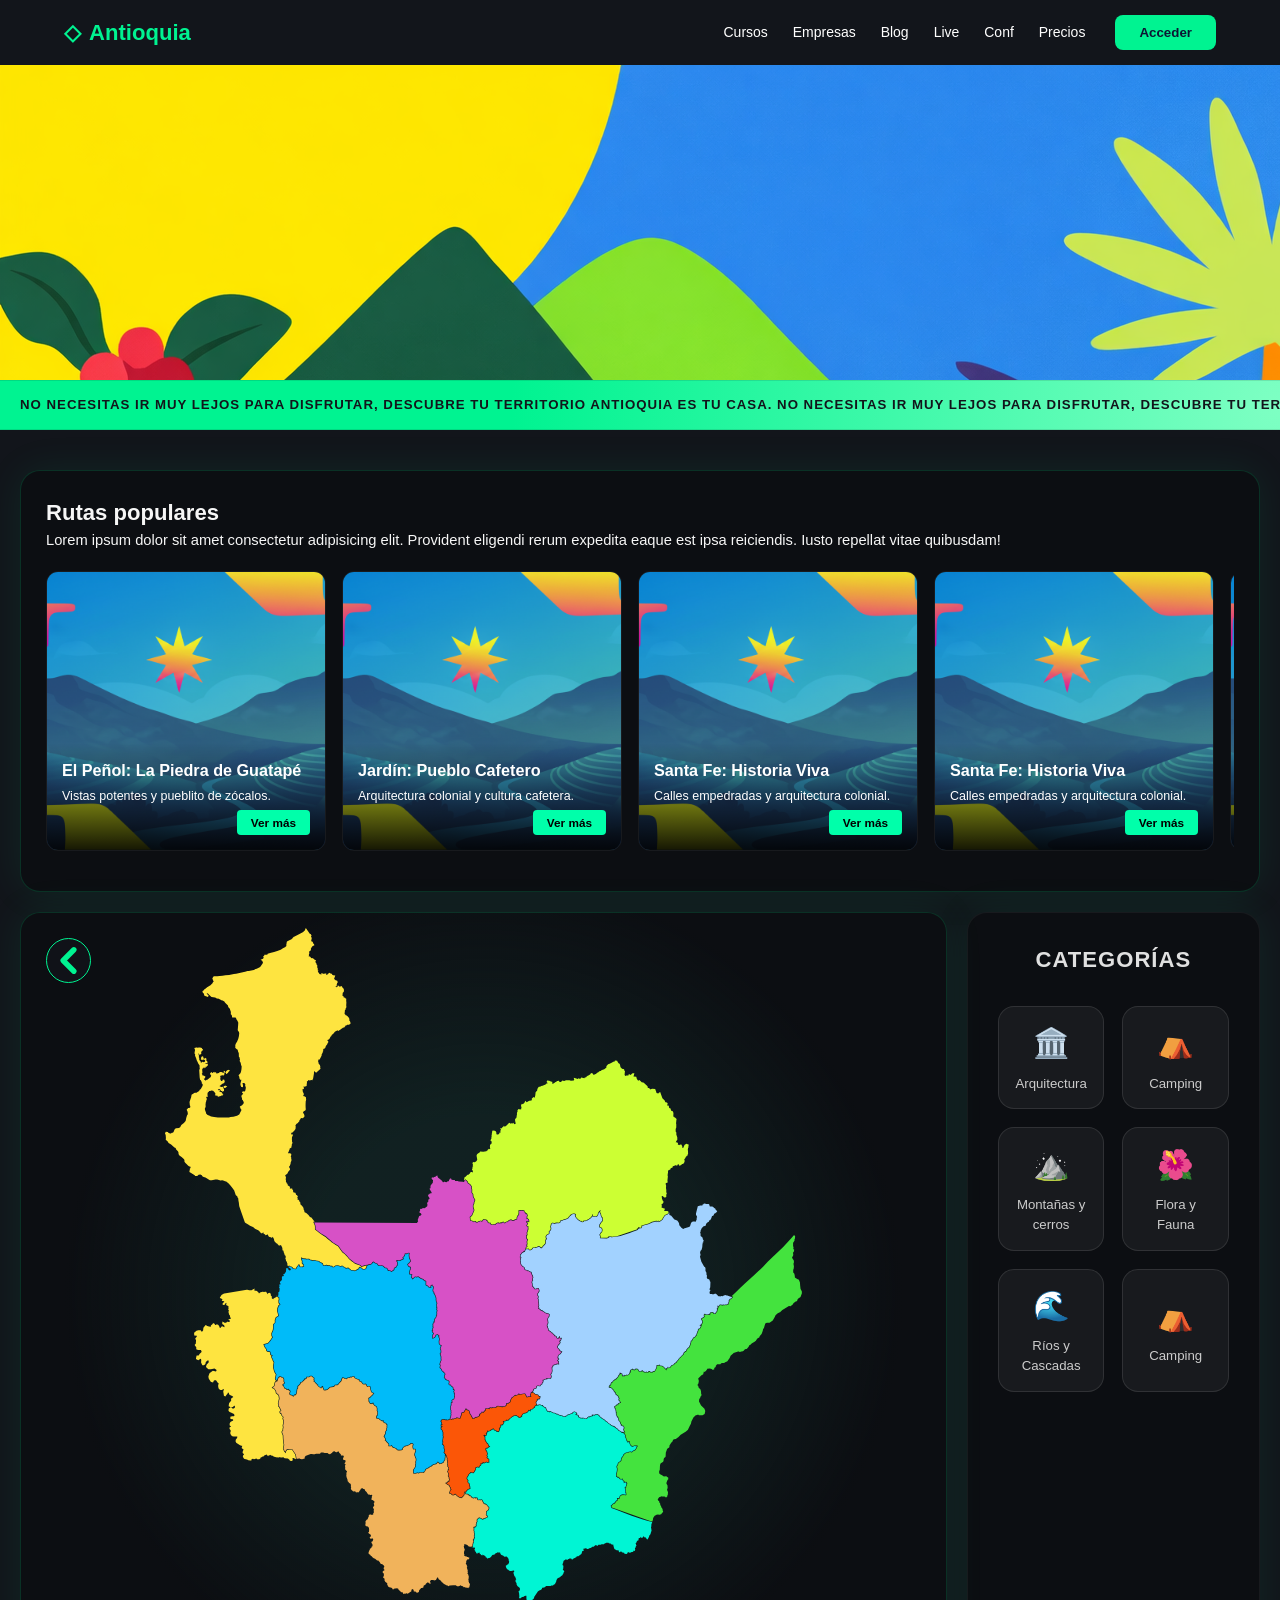
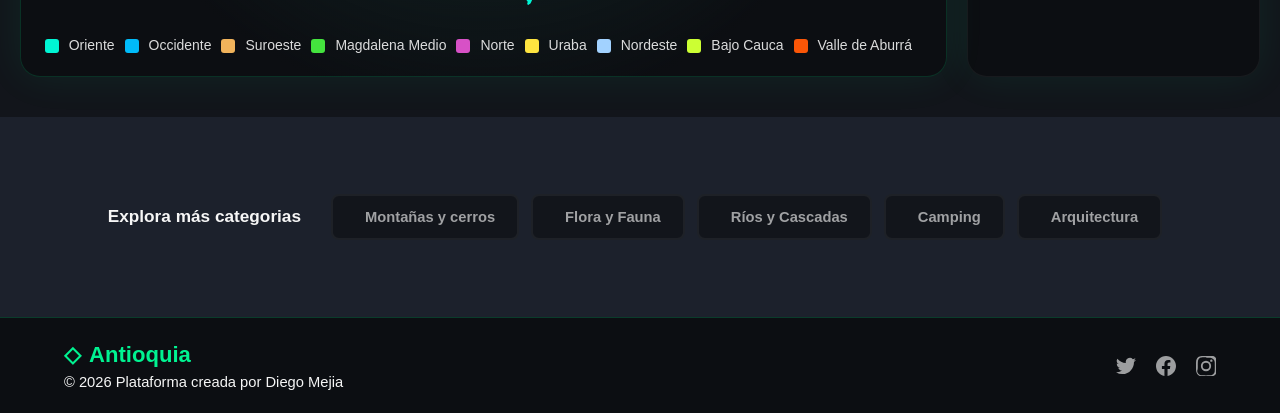
==== index.html @ fbc7e9e1 "tercer commit, se corrigen rutas para los assets" ====
<!DOCTYPE html>
<html lang="en">

<head>
    <meta charset="UTF-8">
    <meta name="viewport" content="width=device-width, initial-scale=1.0">
    <title>Antioquia</title>
    <link rel="stylesheet" href="style.css">
</head>

<body>

    <header class="main-header">
        <div class="header-container">
            <div class="left-section">
                <div class="logo">
                    <span class="logo-icon">◇</span> Antioquia
                </div>
                <!-- <div class="search-bar">
                                <span class="search-icon">🔍</span>
                                <input type="text" placeholder="¿Qué quieres aprender?">
                            </div> -->
            </div>

            <nav class="nav-links">
                <a href="#" class="nav-item">Cursos</a>
                <a href="#" class="nav-item">Empresas</a>
                <a href="#" class="nav-item">Blog</a>
                <a href="#" class="nav-item">Live</a>
                <a href="#" class="nav-item">Conf</a>
                <a href="#" class="nav-item">Precios</a>
            </nav>

            <div class="auth-section">
                <button class="btn-login">Acceder</button>
            </div>
        </div>
    </header>

    <section class="hero-banner">
        <div class="container">
        </div>
    </section>

    <section class="ticker-banner">
        <div class="ticker-wrapper">
            <div class="ticker-item">
                No necesitas ir muy lejos para disfrutar, Descubre tu territorio Antioquia es tu casa. No necesitas ir
                muy lejos para disfrutar, Descubre tu territorio Antioquia es tu casa.
            </div>
             <div class="ticker-item">
                No necesitas ir muy lejos para disfrutar, Descubre tu territorio Antioquia es tu casa. No necesitas ir
                muy lejos para disfrutar, Descubre tu territorio Antioquia es tu casa.
            </div>
        </div>
    </section>

    <section id="map-explorer" style="display: flex; flex-direction: column; gap: 20px;">

        <div class="populares" style="display: flex; flex-direction: column; justify-content: center; gap: 20px;">
            <div class="container">
                <h1 class="title">
                    Rutas populares
                </h1>
                <div class="pricing-container">
                    <p class="savings">
                        Lorem ipsum dolor sit amet consectetur adipisicing elit. Provident eligendi rerum expedita eaque
                        est ipsa reiciendis. Iusto repellat vitae quibusdam!
                    </p>
                </div>
            </div>

            <div class="destinos-grid">
                <article class="card">
                    <img src="assets/3.png" alt="El Peñol">
                    <div class="card-content">
                        <h3>El Peñol: La Piedra de Guatapé</h3>
                        <p>Vistas potentes y pueblito de zócalos.</p>
                        <button class="btn-card">Ver más</button>
                    </div>
                </article>

                <article class="card">
                    <img src="assets/3.png" alt="Jardín">
                    <div class="card-content">
                        <h3>Jardín: Pueblo Cafetero</h3>
                        <p>Arquitectura colonial y cultura cafetera.</p>
                        <button class="btn-card">Ver más</button>
                    </div>
                </article>

                <article class="card">
                    <img src="assets/3.png" alt="Santa Fe">
                    <div class="card-content">
                        <h3>Santa Fe: Historia Viva</h3>
                        <p>Calles empedradas y arquitectura colonial.</p>
                        <button class="btn-card">Ver más</button>
                    </div>
                </article>

                <article class="card">
                    <img src="assets/3.png" alt="Santa Fe">
                    <div class="card-content">
                        <h3>Santa Fe: Historia Viva</h3>
                        <p>Calles empedradas y arquitectura colonial.</p>
                        <button class="btn-card">Ver más</button>
                    </div>
                </article>

                <article class="card">
                    <img src="assets/3.png" alt="Santa Fe">
                    <div class="card-content">
                        <h3>Santa Fe: Historia Viva</h3>
                        <p>Calles empedradas y arquitectura colonial.</p>
                        <button class="btn-card">Ver más</button>
                    </div>
                </article>

                <article class="card">
                    <img src="assets/3.png" alt="Santa Fe">
                    <div class="card-content">
                        <h3>Santa Fe: Historia Viva</h3>
                        <p>Calles empedradas y arquitectura colonial.</p>
                        <button class="btn-card">Ver más</button>
                    </div>
                </article>
            </div>
        </div>

        <div class="explorer-wrapper">

            <div class="map-viewport">
                <button onclick="resetMap()" class="back-circle">
                    <svg viewBox="0 0 24 24" fill="none" stroke="#00f391" stroke-width="3">
                        <path d="M15 18l-6-6 6-6" stroke-linecap="round" stroke-linejoin="round" />
                    </svg>
                </button>

                <svg xmlns="http://www.w3.org/2000/svg" viewBox="0 0 7315 7776">
                    <path class="fil0 tooltip-target" data-name="Oriente"
                        d="M3523.78 7110.83l-0.13 0.31 20.24 4.36 1.65 0.87 1.45 1.36 11.09 -1.68 5.03 11.74 -4.7 1.29 -3.74 13.64 8.26 9.48 0.79 1.61 1.38 7 3.21 5.17 6.45 4.97 -1.89 7.62 15.87 9.17 3.57 -10.89 3.54 -1.12 2.47 0.15 6.33 2.87 6.52 -8.35 1.17 7.73 2.72 5.07 13.31 12.12 0.91 1.34 2 5.29 16.35 4.92 -1.74 -12.41 9.46 6.58 23.65 10.46 7.41 19.23 8.2 -0.31 11.04 12.78 10.58 -7.93 2.11 -0.69 8.17 0.12 5.16 -1.66 12.07 -8.79 2.8 -3.4 2.03 -4.46 1.28 -1.48 0.77 -0.5 3.19 -3.69 2.13 -4.67 1.37 -1.54 10.13 -6.08 1.65 -0.49 9.33 -0.35 4.36 -1.35 6.6 -4.23 3.12 -3.56 4.06 -8.47 12.52 -2.71 4.4 -2.47 4.54 -4.72 5.36 2.22 18.12 1.42 0.06 -2.11 7.61 2.44 3.73 11.79 0.94 1.98 7.09 11.22 5.19 3.76 15.15 3.89 1.44 0.76 16.33 14.43 26.44 -3.78 6.95 11.66 6.68 0.89 3.77 14.17 8.73 2.76 0.28 6.22 -12.9 2.34 13.91 11.8 -1.13 23.7 -0.76 2.01 -3.14 3.91 -4.65 10.75 -3.81 -0.76 -15.74 12.98 -2.2 0.8 -6.12 0 0 15.81 3.8 2.85 -0.53 11.2 5.75 1.15 4.77 12.89 9.67 2.91 1.39 0.81 7.61 7.22 1.35 1.05 12.32 7.71 5.82 1.17 10.27 -1.57 12.26 -1.78 18.73 -2.6 4.48 7.31 -11.1 17.2 11.41 38.01 4.01 5.01 3.66 2.06 1.57 1.87 6.69 18.81 0.91 1.81 5.08 7.62 -6.54 7.2 -2.23 6.04 0.36 12.83 1.94 5.22 8.85 10.7 0.79 2.32 -0.35 10.66 0.84 4.02 9.34 19.3 2.87 3.34 18.48 12.73 1.06 1.15 6.44 11.48 0.42 2.05 -1.43 13.6 -0.49 1.45 -8.15 13.37 -1.31 1.25 -7.87 4.25 7.82 10.63 0.65 1.74 3.61 39.82 -0.03 0.89 -3.13 18.28 11.84 6.98 22.88 -16.59 1.66 -0.64 17.12 -1.94 4 -8.11 16.91 -5.72 2.01 -0.07 7.73 2.06 0.43 34.05 0.18 1.69 5.49 26.83 10.9 3.97 -4.19 10.85 -0.34 1.09 -3.74 14.5 11.48 12.96 25.65 -17.04 3.17 -3.77 15.13 -35.21 0.65 -0.99 3.85 -4.15 0.47 -0.42 13.95 -10.38 3.22 -4.8 4.1 -16.41 0.49 -1.08 42.66 -63.89 1 -0.99 18.08 -11.64 1.19 -0.49 9.43 -1.89 4.06 -2.04 7.54 -6.79 2.34 -3.5 4.62 -13.09 23.4 -3.18 3.96 -1.59 19.31 -14.22 1.99 -0.67 47.59 -0.9 4.34 -1.23 4.39 -2.64 1.78 -0.5 10.11 0 5.8 -2.28 9.27 -8.54 1.5 -0.81 11.33 -2.84 13.4 -25.33 0.74 -2 4.94 -21.6 0.38 -0.96 10.49 -18.07 1.61 -1.44 19.66 -8.56 1.72 -1 28.64 -21.28 2.13 -2.27 14.42 -22.12 1.11 -2.49 2.98 -11.17 1.52 -2.05 2.81 -1.76 1.49 -8.19 -14.03 -15.73 -3.18 0c0.2,-1.96 0.23,-3.37 0.74,-5.21l4.32 -8.65 0.88 -3.26 1.96 -29.44 -8.34 -7.46 -1.15 -2.31 -1.09 -13.83 5.29 -3.09 6.4 -29.12 1.44 -2.13 9.6 -6.54 9.87 -6.59 2.28 -0.57 28.19 2.91 2.78 -8.26 6.87 -2.16 7.48 -5.1 2.09 -0.6 17.98 0.74 3.43 8.23 10.92 2.98 15.98 -13.8 1.29 -0.7 10.18 -3 1.97 -0.87 12.81 -7.69 2.46 -2.19 5.64 -7.33 11.93 -0.57 4.77 -1.72 34.43 -25.82 3.16 -4.55 7.56 -26.43 1.11 -1.71 0.61 -0.52 2.51 -0.8 7.83 0.65 7.44 -11.7 -9.23 -8.46 1.3 -6.53 6.43 0 3.26 -0.65 5.3 -2.12 0.87 -0.23 9.66 -1.21 1.07 0.04 11.13 2.15 1.93 1.09 3.81 4.24 11.98 0 5.51 -2.02 8.32 -6.94 2.1 -0.8 9.19 -0.32 4.02 -1.13 13.96 -7.88 0.23 -2.67 3.37 -0.92 -0.27 -2.11 15.91 -2.04 4.71 -2.14 15.31 -13.81 1.71 -0.83 9.9 -1.77 5.42 7.45 11.13 0 8.13 -9.55 26.14 -0.62 5.52 -2.19 3.17 -2.83 2.47 -0.88 18.2 0.87 3.83 -0.69 4.41 -1.89 4.27 -3.97 1.85 -3.6 8.19 0.47 3.16 -6.33 1.63 -0.36c11.09,-2.46 15.39,-2.13 24.07,-1.44 2.56,0.2 5.54,0.44 8.76,0.62l2.17 0.93 6.15 5.72 10.12 -1.7 17.81 12.89 3.83 1.55 16.37 2.33 2.67 4.99 -4.93 3.07 1.64 6.59 1.56 3.22 5.22 6.78 -1.11 4.06 0.61 6.1 6.55 13.1 3.54 3.7 27.94 15.37 9.15 -7.75 6.1 2.43 -1.79 7.74 12.25 16.33 11.56 -1.06 1.98 -8.59 8.43 0.45 0.9 2.42 1.94 3.09 4.77 4.77 5.05 2.43 19.44 2.22 0 8.43 19.81 6.37 5.15 0.03 8.62 -2.65 8.48 -17.61 4.06 0.82 1.51 0.14 7.29 0.16 2.24 0.87 3.69 3.28 16.45 -2.91 4.08 -1.93 3.41 -2.89 2.11 -0.81 9.51 -0.34 4.88 -1.73 2.69 -2.01 3.31 -5.31 1.59 -8.48 5.11 3.35 7.99 4.36 6.28 -17.62 -4.38 -2.77 0 -9.58 0.95 -2.37 6.87 -7.31 -0.4 -5.52 0.78 -2.44 1.35 -1.65 2.47 -7.75 1.21 0 5.61 -10.39 -7 -4.85 1.52 -10.62 -3.3 -1.42 -1.76 -1.7 -1.89 -3.98 3.27 -2.11 3.44 -4.31 1.55 -1.11 7.26 -2.6 -1.02 -13.87 5.04 -5.61 2.83 2.51 12.5 -7.8 -1.07 -3.83 0.24 -2.47 1.18 -2.35 0.92 -3.87 0 -5.8 -0.33 -0.2 0.33 -0.69 0 -1.06 0.5 0 2.11 -4.47 0.53 0.19 15.51 0 0.46 -6.96 0.71 -1.89 4.61 -6.03 4 12.46 5.07 0 5.63 -2.15 1.19 -1.04 5.8 1.06 7 -9.81 -2.43 -5.39 10.33 3.06 1.94 1.46 3.31 5.2 5.16 3.87 10.04 -1.44 2.69 2.25 1.22 2.3 0.96 9.1 5.18 0.43 -0.34 3.08 8.77 5.61 5.97 -4.49 3.2 -4.78 3.23 -12.91 3.65 0.41 3.39 -5.81 1.01 -5.9 -1.28 -6.76 5.43 -6.89 4.05 0 4.08 -6.35 1.21 -6.33 -0.65 -3.27 7.42 -6.04 0 -12.19 0.33 -1.44 6.41 -14.05 0.71 -4.88 -6.63 -43.41 5.2 -3.79 -1.49 -17.86 0.17 -1.35 10.26 -31.56c-149.52,-30.83 -322.17,-108.74 -468.33,-159.93l-2.15 -13.14 -6.97 -13.71 10.9 -7.96 5.19 -5.54 1.1 -0.8 3.96 -1.78 6.81 -13.41 16.44 -0.11 0.44 -11.52 8.09 -1.89 0.37 -1.85 0.23 -0.72 1.79 -4.07 0.38 -0.64 7.39 -10.13 4.29 0.65 1.37 -2.42 6.14 -1.58 0.3 -0.65 0.53 -5.94 -3.86 -17.34 17.27 -0.54 1.3 0.22 5.79 2.16 2.01 -3.1 0.1 -4.72 0.18 -1.03 2 -5.94 0.49 -0.95 1.45 -1.99 1.42 -6.67 0.53 -1.23 4.44 -6.51 0.95 -0.94c11.41,-7.53 12.24,-7.03 26.64,-12.5l3.98 2.47 3.95 -1.94 3.7 2.05 6.08 -3.7 11.06 5.11 7.41 0.6 0.28 -1.85 0.44 -1.22 0.46 -0.81 -0.91 -16.17 -4.67 -4.37 2.26 -14.94 -1.26 -9.54 -0.01 -0.79 0.49 -4.84 0.18 -0.83 0.83 -2.31 -11.76 -23.88 13 -2.68 0.41 -9.29 0.17 -0.92 1.75 -5.37 0.42 -0.87 3.05 -4.52 0.84 -5.46 0.41 -1.18 3.21 -5.72 -4.52 -8.74 6.39 -4.41 -2.28 -2.72 -0.57 -0.95 -1.75 -4.41 -5.1 0.12 -0.87 -0.08 -5.43 -1.29 -1.21 -0.56 -1.5 -1.07 -13.94 11.23 -0.39 -23.22 -8.43 -1.12 -3.09 -7.43c-1.78,-4.22 -3.58,-8.49 -5.09,-12.64l-0.76 -2.49 -0.43 0.03 -10.33 2.95 -0.95 0.13 -5.58 0 -0.91 -0.13 -6.59 -1.81 -0.98 -0.44 -5.37 -3.5 -0.81 -0.73 -5.76 -7.18c-1.94,-2.93 -2.66,-5.09 -3.98,-8.39l-10.66 5.97 -7.08 -12.33 -12.63 -2.74 0.78 -7.82c0.72,-7.03 1.07,-10.47 0.14,-18.86l-0.02 -0.63 0.28 -3.78 0.11 -0.63c1.46,-5.54 2.82,-11.11 4.14,-16.72l4.07 -17.85 1.74 -20.62 -0.86 -9.92 -3.49 -9.57c-0.33,-1.22 -0.64,-2.7 -0.81,-3.96l-0.44 -8.07 0.19 -1.34 2.65 -7.49 0.69 -1.15 4.48 -5c1.77,-4.61 2.3,-5.52 5,-9.81l-0.06 -2.83 0.04 -0.61 0.61 -3.7 0.16 -0.63 2.63 -7.21 0.24 -0.53 1.71 -3.01 0.33 -0.48 4.83 -5.94 1.02 -0.85 6.84 -3.78 1.26 -0.41 2.87 -0.35 6.61 -7.89 0.5 -0.49 3.17 -2.52 0.56 -0.35 2.8 -1.47 2.2 -5.39c-0.44,-11.45 -0.15,-10.13 3.12,-22.01l0.19 -0.53 1.39 -3.01 0.27 -0.47c2.78,-4.15 5.37,-8 7.78,-11.47 2.55,-3.67 5.12,-7.27 7.89,-10.94 7.93,-17.96 14.56,-22.51 29.74,-34.89l0.54 -0.37 3.46 -1.87 0.61 -0.26c14.84,-4.63 12.5,-4.57 26.75,-5.4l7.44 -4.27c4.8,-1.95 9.04,-2.64 14.18,-3.84l1.15 -0.07 6.75 0.73 1.1 0.31 7.15 3.35c4.58,-0.9 5.9,-1.37 10.56,-3.09l5.88 -7.45 0.6 -0.6 3.99 -3.09 0.73 -0.43 17.74 -7.78c1.39,-2.83 2.23,-4.78 4.21,-7.24l8.76 -9.3c2.04,-4.59 3.89,-8.54 5.85,-12.49 1.96,-3.95 4,-7.83 6.43,-12.31l0.16 -0.89c-13.09,-0.13 -15.41,-0.51 -29.26,-2.33l-12.63 6.24 -1.1 0.33 -6.76 0.85 -1.15 -0.04 -11.7 -2.5 -1.04 -0.41 -5.7 -3.38 -0.85 -0.72c-13.06,-15.16 -17.77,-30.28 -19.61,-49.92l-0.1 -0.02 -16.72 11.48 -6.07 -15.82 -5.58 -1.95 -2.54 -6.39c-1.55,-3.84 -3.11,-7.74 -4.52,-11.76l-4.8 -16.76 -9.6 -15.94 3.73 -10.57 -1.33 -7.27 -5.43 -8.44 -6.41 -8.04 -4.45 -4.3c-9.3,-3.88 -11.31,-4.39 -15.74,-7.44l-8.02 4.81 -6.66 -13.43 -10.27 -4 -0.6 -0.3 -4.39 -2.77 -0.51 -0.39 -3.63 -3.37 -2.04 -0.48 -1.13 -0.49 -8.09 -5.37 -0.89 -0.85 -5.95 -8.21 -6.72 -7.17 -0.73 -0.2 -7.48 -3.25 -0.88 -0.54 -6.31 -5.55c-7.38,-6.52 -14.65,-12.96 -23.09,-18.09 -13.28,-4.07 -18.72,-7.01 -32.28,-13.37l0.19 -0.41 -0.86 -0.5 -11.44 -9.61c-14.56,-7.94 -13.34,-6.65 -25.06,-16.97l-0.64 -0.75 -4.07 -6.4 -0.38 -0.85 -0.22 -0.71c-5.99,-2.57 -11.61,-6.07 -17.33,-9.23l-0.64 -0.45 -4.5 -4.02 -0.5 -0.57 -2.95 -4.1c-6.89,-4.24 -13.4,-8.46 -19.88,-12.79 -6.84,-4.57 -13.3,-9.02 -20.11,-13.73 -1.24,-1.02 -2.86,-2.54 -3.93,-3.73l-5.09 -6.65 -6.98 0 -9.52 -15.04 -16.15 -14.4 -2.08 -0.34 -0.8 -0.23 -6.08 -2.61 -0.72 -0.42 -1.45 -1.09c-3.47,0.57 -6.39,0.83 -9.94,1.15l-5.13 4.59 -1.02 0.64 -8.79 3.53 -1.18 0.24c-10.47,0.33 -11.83,0.56 -21.5,-0.76l3.65 7.08 -36.09 8.94 -0.97 8.55 -12.21 -5.03 -7.6 5.37 -1.14 0.52 -3.74 0.96 -0.3 0.23 0.09 3.91 -9.75 7.63 -0.75 0.44 -6.46 2.82 -0.87 0.26 -7.95 1.21 -0.98 0 -7.6 -1.03 -0.95 -0.27c-4.94,-2.22 -9.65,-4.46 -14.11,-7.56l-11.83 0.8 -3.49 2.97 -8.71 -4.37 -8.74 2.16 -10.07 -6.71 -21.21 -11.33 6.28 -7.1 -0.52 -0.63 -0.5 -0.84 -2.95 -7.02 -1.78 -1.33 -31.59 -8.47 16.31 -13.37 -0.51 -0.88 -0.18 -0.46 -5.22 -6.46 -4.11 -3.22c-5.71,-1.44 -7.29,-2.28 -12.45,-5.21 -3.59,0.98 -7.13,1.62 -10.78,2.37l-1.94 1.02 -0.31 0.44 -0.57 0.61 -5.06 4.31 -0.69 0.46 -4.25 2.16 -1.16 10.91 -13.68 -1.24c-6.06,2.92 -10.85,5.04 -17.09,7.58 -1.6,0.48 -3.72,0.96 -5.36,1.22l-6.11 0.42 -3.04 2.11 -0.7 0.37 -5.75 2.28 -0.73 0.2 -2.3 0.36 -0.27 0.54 -0.68 0.91 -6.35 6.2 -1 0.72 -18.15 8.63 -0.72 0.24 -5.75 1.3 -0.72 0.08 -20.31 0.24 -9.62 -9.46 -8.62 -2.35c-15.79,-2.2 -14.68,-1.83 -29.32,-6.74l-0.76 -0.35 -5.65 -3.58 -0.65 -0.54 -1.62 -1.7 -4.95 1.89 -0.43 -0.4 -0.18 0.06 -6.59 -6.18 -7.49 2.1 -9.86 -8.09c-5.48,-1.37 -7.5,-1.87 -12.36,-4.65l-5.75 -0.47c-1.74,-0.32 -4.09,-0.92 -5.76,-1.49 -3.56,-1.61 -7.07,-3.1 -10.67,-4.62 -3.72,-1.48 -8.89,-3.21 -12.46,-4.86l-7.27 -4.24 0.32 -0.51 -4.41 -3.71 -11.32 9.68 -7.47 -10.53 -10.55 3.81 -14.08 -14.3 -0.58 -0.8 -3.69 -6.89 -0.34 -0.92 -1.24 -5.86 -2.42 -2.53 -0.72 -1.11 -3.8 -9.61 -0.23 -1.29 0.01 -2.48 -0.22 -0.17 -2.87 1.56 -29.2 -17.06 0.37 -1.89 -0.66 -0.13 -2.71 -8.04c-5,-0.2 -9.07,-0.08 -13.89,-1.25l-14.7 -5.04 -0.2 -0.77c-5.84,1.4 -8.24,2.19 -14.15,1.85l-4.56 2.3c-1.55,0.62 -3.67,1.3 -5.29,1.7l-22.17 3.26c-2.76,2.05 -5.59,4.32 -9.41,7.51l-1.29 11.04 -17.96 13.17 -6.59 6.68 -0.91 0.67 -5.98 3.01 -1.08 0.34 -7.83 1.09 -8.5 2.46 1.19 20.13 -21.48 -12.17 -2.6 1.74 -3.9 9.51 -0.39 0.7 -2.85 3.94 -0.56 0.61 -6.51 5.57 -0.77 0.5 -4.96 2.36 -0.88 0.28 -4.56 0.8 -3.38 5.42 -16.5 1.98 -6.4 4.22 -0.69 0.35 -4.48 1.67 -0.8 0.2 -6.17 0.73 -6.2 10.4 -0.44 0.57 -2.93 3.17 -0.54 0.49 -2.84 2 0.77 19.18 -12.13 -1.89 -1.03 1.48 -2.73 2.85 -0.5 0.43 -4.16 2.93 -0.69 0.38 -4.31 1.75 -0.75 0.2 -10.88 1.78 -10.98 -14.59 0.11 -0.32 -1.53 -0.3 -7.03 -2.48c-1.22,-0.56 -2.6,-1.31 -3.74,-2l-8.22 -6.2 -0.87 0.47 -3.83 -1.36 -4.63 4.44 -12.07 -3 -11.5 6.56 -2.88 2.8 -0.91 0.64 -5.86 2.85 -1.04 0.31 -0.55 0.07c-13.39,12.02 -12.33,11.44 -26.56,20.55l-1.03 4.74 -13.14 7.58 -3.51 9.91 -20.75 -3.48 0.32 3.05 -10.54 5.74 -3.77 1.37 -0.57 0.15 -11.25 1.91 -6.98 2.11 8.22 6.07 -8.46 11.39 0.03 0.31 -0.11 1.28 -2.03 7.28 -0.57 1.17 -5.2 6.87 -4.2 0 -3.63 10.3 -14.89 -4.16 -0.47 0.21 0.68 2.21 -0.17 0.19 1.31 0.71 -0.79 10.31 -0.18 0.84 -1.59 4.72 -0.35 0.73 -4.42 7.06 -1.28 0.2 -2.31 7.29 -7.49 1.36 2.67 1.82 2.42 13.99 -3.74 4.43 -1.17 3.49 -0.13 -0.05 -0.61 1.79 -0.65 1.13 -1.28 1.5 -0.48 2.49 -0.17 0.56c-1.45,3.88 -2.66,5.91 -4.46,8.96l-2.52 4.28 -2.59 -0.75c-3.22,-0.93 -5.36,-1.64 -7.15,-2.23 -5.56,-1.83 -7.82,-2.58 -16.28,-1.84l-2.57 0.22 -4.16 -10.52 -2.93 -2.02 -5.74 -1.51 -1.06 -0.48 -0.57 -0.39 -4.03 -0.62 -6.62 0 -9.35 -14.88 -1.53 -1.44 -3.27 3.9 -0.53 0.5 -3.38 2.65 -0.6 0.38c-4.25,2.1 -8.36,4.53 -12.98,5.7l-1.86 0.28 -3.89 5.57 -0.92 0.91 -5.82 3.85 -0.78 0.38 -4.88 1.71 -0.85 0.19 -6.72 0.56 -8.87 4.11 -7.97 -2.94 -0.37 12.46 -13.02 7.91 0.04 0.43 6.73 1.32 -0.15 0.97 5.41 1.35 -6.67 6.67 -1.23 7.83 -0.34 1.06 -3.01 5.86 -0.67 0.89 -8.63 8.44 -13.28 -3.29 0.78 2.72 2.05 4.09 5.76 3.1 0 7.05 1.43 7.35 -1.43 1.71 0 8.52 4.09 3.64 -1.98 2.2 -0.3 0.56 -0.54 0.74 -0.89 0.93 3.81 3.78 -0.76 0.76 2.74 6 0.27 0.87 0.89 5.25 0.03 0.86 0.41 0.7 1.2 0.59 6.04 4.07 -0.52 0.76 6.34 8.19 -0.72 4.91 7.97 4.9 0 0.57 4.58 1.33 1.29 6.56 1.08 2.17 1.04 1.47 0.53 1.18 0.23 0.95 7.32 14.64 13.62 10.71 -21.79 8.74 -0.83 4.89 -15.91 9.12 -7 -2.69 -2.14 0.92 0.05 0.45 -0.33 10.41 -1.33 0.93 1.06 3.11 0.18 0.98 0.06 1.57c2.3,1.76 4.33,3.43 6.56,5.29l-0.52 0.59 0.3 0.43 5.57 10.1 1.18 3.3 0.15 0.58 1.65 9.52 3 8.11 1.35 7.05 -0.92 0.17c-1.51,8.99 -1.99,8.91 -6.39,17.65l0.03 0.16 1.85 2.01 0.44 0.57 5.65 9.38 -6.2 9.38 -0.41 0.5 -1.2 1.24c0.13,0.41 0.19,0.83 0.26,1.25l3.11 1.59 0.95 0.72 4.87 5.21 5.85 2.2 1.11 0.68 7.47 6.77 0.53 12.01 -0.06 0.76 -0.81 4.48 -0.22 0.73 -0.7 1.65 -0.15 3.01 4.41 17.09c-14.65,0.22 -19.94,1.33 -33.04,-1.6l-0.75 -0.26 -4.41 -2.15 -2.22 1.67 -0.7 0.42 -1.19 0.52 -0.91 1.14 -2.89 2.73 -0.54 0.42 -4.85 3.03 -1 0.42 -6.22 1.55 -1.07 0.1 -11.95 -0.85 0.17 -2.44 -2.22 2.91 -1.07 -0.81 -0.85 2.08 -4.9 -0.6 0.32 7.93 -14.79 -0.15 -0.88 0.88 3.96 4.94 -8.89 16.24 -7.71 1.37 -0.98 1.76 -0.42 0.62 -3.05 3.46 -0.93 0.77 -4.32 16.02 -15.57 -8.98 -2 0.26 -4.79 2.96 -0.54 0.28 -3.5 1.38 -0.63 0.18c-3.84,0.74 -6.73,1.27 -10.42,2.33l-0.06 7.04 0.34 6.29c-0.11,3.55 -0.86,5.97 -1.7,9.45l-0.41 0.99 -3.33 5.45 -0.93 1.02 -1.14 0.65 -2.51 0.86 -0.53 3.06 -1.06 3.22 -1.39 2.74 -1.87 2.56 0.69 5.07c-2.41,1.15 -7.62,3.26 -9.34,4.49l-4.2 7.92 -20.04 -1.13 -0.9 -0.17 -5.17 -1.71 -0.83 -0.41 -3.93 -2.6 -1.91 -0.9c-1.56,4.78 -3.65,8.94 -5.71,13.54l-6.88 1.69 -2.33 2.12 -6.43 7.28 -1.8 8.4 -0.24 0.73 -1.91 4.15 -0.39 0.65 -2.36 3.08 -0.5 0.53 -3.3 2.81 -0.6 0.41 -1.3 0.7 -2 7.19 -0.27 0.7 -2.12 3.99 -0.44 0.63 -1.23 1.44 -1.08 8.04 0.39 0.51 3.13 5.74 0.37 1.02 0.26 1.36c5.46,4.7 7.11,7.52 11.75,13.65l-4.99 10.87 1.54 8.03 2.97 6.23 6.2 3.61 0.96 0.83 4.72 5.86 0.61 1.13 1.98 6.28c1.08,5.26 0.79,10.95 0.93,16.31l5.56 10.67 -2.42 4.21 1.86 3.78 0.27 0.74 1.06 4.52 0.08 0.76 0.15 14.8 -13.86 2.2 -12.91 6.96 -7.04 6.67 -7.28 7.28c-0.53,0.68 -1.18,1.3 -1.78,1.87l-0.09 0.09 -5.62 13.77 -0.67 -0.12 0 0.01 -0.59 2.28 -0.2 0.58 -2.41 5.2 -0.25 6.76 0.43 0.31c8.19,-0.61 8.08,-0.24 17.18,1.11 3.24,0.52 6.4,1.06 9.63,1.67l0.69 0.2 2.69 1.11 0.65 0.35 8.65 6.02 -0.43 7.91 0.73 0.94 1.29 -0.6 0.99 -0.29 4.02 -0.54 1.02 0.02 9.32 1.52 3.93 7.83 7.67 5.67 0.33 5.32 4.46 0.95 0.91 0.34 3.37 1.79 0.78 0.56 7.11 6.84 0.45 -0.1 3 -6.41 12.16 1.65 10.78 -6.2 4.19 11.43 9.27 -7.32 11.85 6.67 0.7 16.76 4.12 3.03 10.95 -1.76 0.81 -0.04 3.34 0.27 0.85 0.18 2.7 0.93 11.86 0.07 0.17 0.54 10.45 -6.04 11.12 11.4 -0.16 8.08 1.37 1.23 0.65 0.79 2.12 3.5 0.39 0.96 0.9 3.66 3.19 0.28c6.4,10.74 5.13,8.13 8.7,20.91l10.71 -2.42 8.58 8.7 6.94 2.07 1.14 0.59 4.02 3.15 0.39 0.45 0.79 0.01c6.57,8.24 10.88,12.78 15.82,21.31l1.03 0.94 1.86 0.87 0.91 0.62 3.23 3.04 0.69 0.9 1.01 1.9 0.31 0.83 0.79 3.31 0.08 0.83c-0.06,6.4 -0.06,6.63 -1.15,12.97l-0.3 0.92 -1.65 3.42 -0.53 0.79 -1.13 1.28 1.85 7.22 -12.06 6.37 -0.61 0.47 -5.6 5.95c-0.79,0.71 -1.76,1.45 -2.65,2.03l-6.1 3.3c1.5,14.76 1.62,16.81 -2.46,30.81l0.08 1.54 2.8 6.77 0.59 0.88 5.85 5.84 0.63 0.46 6.69 3.49c-1.04,7.72 -0.66,9.52 -3.71,16.09l-0.53 0.81 -2.5 2.88 -0.72 0.63 -3.47 2.28 -0.8 0.39 -3.39 1.14 -0.89 0.18 -4.21 0.25 -0.65 0.82 -0.89 0.79 -3.99 2.47 -1.1 0.44 -9.79 2.09 -0.96 0.45 -6.58 5.22 -5.8 -1.61 -4.28 7.63 -13.13 -2.75 -0.72 -0.23 -2.71 -1.22 -0.64 -0.38 -10.19 -7.59 -1.55 -0.47 -0.73 0.04 -1.2 -0.15 -4.5 -1.38 -1.06 -0.54 -2.75 -2.06 -1.51 -0.42 -7.53 0.88 -0.7 0.2 -4.45 2.1 -1.2 1.2 -2.12 4.41 -0.57 0.85 -2.77 3.01 -0.81 0.65 -4.13 2.4 -0.98 1.1 -1.61 3.72 -0.23 1.19 0.23 7.34 0.12 0.67 1.41 3.81 0.19 0.83 0.35 3.28 -0.01 0.81 -0.21 1.57 -0.37 1.17 -2.28 4.31 -0.78 0.99 -3.68 3.24c0.08,3.27 0.41,6.49 -0.3,9.7 -0.91,2.95 -1.44,5.27 -2.97,7.91l-2.28 3.22 2.93 7.5 -2.51 3.91 3.77 5.14 -5.62 8.26 -0.94 0.92 -4.29 2.88 -1.2 0.52 -4.42 0.94 -0.55 12.84 -12.35 -8.29 -0.8 0.94 2.71 1.13 -0.32 2.61c-0.54,4.41 -0.81,6.93 -0.87,9.35 -0.06,2.49 0.06,5.19 0.29,9.87 0,3.22 -1.21,7.06 -1.91,10.15l0.12 1.32 3.48 8.21 0.22 0.72 0.54 2.85 0.06 0.72 -0.06 2.19c-0.17,6.23 -0.26,9.49 0.52,15.92l0.49 1.1 0.22 0.26 0.64 1.08 1.65 4.64 0.19 1.22 -0.18 7.95 -0.22 1.15 -1.65 4.37 -0.61 1.03 -1.06 1.23 3.14 4.35 -3.19 15.58 4.72 3.31 -1.94 8.34 -0.41 1.02 -2.22 3.69 -0.83 0.93 2.59 3c-6,7.92 -5.74,8.53 -12.99,13.99l0.33 3.81 5.75 4.78c-0.12,4.72 0.09,9.23 -0.77,13.85l-0.17 0.6 -2.26 5.94 -0.26 0.53 -1.19 2.01 -0.34 0.47 -2.7 3.19 -0.5 1.44 0.24 7.6 -0.06 0.75 -0.57 3.01 -0.23 0.76 -3.16 7.17 -0.18 0.97 0.57 14.71 -0.06 0.74 -0.54 2.96 -0.22 0.74 -3.98 9.29 -9.67 -2 -0.08 0.03z" />
                    <path class="fil1 tooltip-target" data-name="Suroeste"
                        d="M1292.3 5193.22l4.57 9.07 -27.37 11.69 -5.21 14.18 -0.87 14.07 -1.24 5.31 -0.19 0.58 -6.4 14.59 -0.58 0.93 -5.75 6.46 -0.85 0.69 -12.29 7.12 1.19 1.48 13.87 5.89 0.85 0.52 6.08 4.99 0.67 0.73 15.44 22.71 0.37 0.69 2.28 5.91 0.2 0.79 2.21 16.29 26.37 23.98 0.72 0.92 4.4 8.19 0.38 1.13 4.65 30.22 0.03 0.65 -0.22 5.21 -0.08 0.65 -11.39 48.14c2.3,18.02 2.58,16.02 1.24,33.07l3.94 2.4 0.78 0.64 5.26 5.86 0.54 0.83 20.98 43.62 -15.87 13.86 6.91 17.01 12.17 1.31 5.35 22.57 17.33 17.25 -6.61 20.59 4.75 8.2 0.35 0.85 1.84 7 0.11 0.89c-0.2,36.65 1.1,31.18 -5.32,63.8l3.28 12.59 0.11 0.81 0.11 6.51 -0.08 0.81 -4.28 18.91 0.85 15.56 -11.26 11.93 -0.1 10.21 11.89 28.01 0.2 0.64 1.08 5.05 0.07 0.63 0.85 31.07 3.87 43.82 4.97 28.06c0.13,1.67 0.16,3.82 0.07,5.49 -2.28,15.45 -4.04,30.34 -7.41,45.53l3.46 4.1 0.42 0.62 2.71 5.15 0.26 0.67 4.25 14.76 9.86 8.11 0.17 -1.96 0.22 -0.95 2.82 -7.27 0.49 -0.87 15.18 -19.56c8.18,-0.13 18.28,-1.22 26.33,0.33l12.29 3.72 19.41 -6.6 41.17 60.16 0.37 0.69 2.22 5.65 0.19 0.72 7.32 45.17 16.78 1.7 3.76 -1.13 4.69 -3.81 1.44 -0.69 7 -1.56 1.41 6.11 25.3 7.3 3.11 -0.08 31.12 -10.81 -1.38 -9.86 0.14 -1.52 2 -6.27 0.77 -1.33 11.11 -11.85c0.71,-0.59 0.72,-0.59 1.56,-1l53.28 -18.43 1.04 -0.19 14.77 -0.37 1.36 0.23 9.08 3.59 2.03 0.34 16.71 -0.46 1.61 -0.3 15.18 -5.6 0.92 -0.2c19.33,-1.58 25.85,-1.98 44.72,-1l10.82 -12.63 24.12 -0.57 0.98 0.11 17.28 4.66 1.47 0.16 29.69 -0.77c1.54,0.23 1.14,0.1 2.52,0.89l13.12 11.29 2.45 1.17 12.33 2.26 20.28 -14.95 0.69 -0.6 15.67 -16.5c1.02,-0.78 0.87,-0.7 2.09,-1.14l13.88 -2.64 7.01 8.3 2.7 1.68 10.36 2.65 3.65 -0.41 20.62 -10.62 11.07 18.55 0.94 1.16 14.69 13.26c0.99,1.31 0.79,0.9 1.22,2.46l1.02 12.01 23.3 1.33 1.37 0.37 7.43 3.76 0.06 13.9c-0.3,1.61 -0.16,1.24 -1.03,2.61l-7.33 7.83 1.61 19.03 25.46 7.73 0.66 2.89c1.21,5.36 1.71,7.56 1.37,10 -0.24,1.73 -0.85,3.09 -1.87,5.37 -0.71,1.59 -1.66,3.73 -2.86,6.89l-0.46 0.84 -8.05 10.87 15.22 12.34 -7.72 10.96 -0.89 3.73 3.93 25.92 -0.34 2.06c-0.32,0.65 -1.11,1.83 -1.8,2.9l-2.27 3.62 14.17 19.33 1.84 1.56 6.97 3.46 -0.19 11.08 -0.26 1.26c-0.24,0.57 -0.83,1.57 -1.55,2.67l-2.04 3.09c-0.66,0.99 -1.27,1.9 -1.74,2.73 -0.31,0.55 -0.54,1.02 -0.67,1.41l-0.1 1.65 1.25 12.84 -0.03 0.91 -2.18 12.72 0 1.8 2.48 14.65 0.22 0.84 11.61 33.41 0.18 0.72 1.89 15.2 1.83 3.31 8.69 7.15 1.09 1.59 0.43 1.71 0.33 1.67c0.33,1.03 0.57,2.35 0.78,3.51l18.26 10.99c1.07,0.92 0.89,0.7 1.6,1.92l5.87 15.59 -4.19 8.62 4.78 12.26c0.28,1.2 0.26,0.98 0.16,2.2l-3.7 16.18 3.53 4.94c1.05,1.41 1.65,2.21 1.89,2.91l0.19 0.87 0.5 6.11 7.67 2.97 1.23 0.81 12.98 13.31 20.89 -2.55 11.41 13.7 8.24 -1.63c3.89,-0.78 5.78,-1.16 7.42,-1.33l2.76 -0.2 14.57 -0.48 4.64 -13.76 0.81 -1.33 7.26 -7.39 0.85 -1.17 10.27 -19.26 20.26 -2.3 6.18 7.7 12.76 1.03 7.22 17.8 1.11 1.66 10.07 10c8.08,7.98 12.77,15.61 18.29,24.57 1.56,2.53 3.19,5.19 4.96,7.94l13.19 0.57c0.94,0.17 0.98,0.17 1.85,0.56l7.39 4.41 3.26 0.7 17.63 -2.2 5.72 10.47 -5.91 9.67 -0.7 3.4 0.94 6.25 -0.15 1.63 -3.25 9.57 -0.26 1.58 -0.12 13.84 2.91 2.43 2.47 1.15 7.27 1.32c1.15,0.39 0.96,0.28 1.93,0.99l3.96 3.79 2.82 1.4 7.01 1.04 3.13 8.7 1.52 2.22 5.61 4.8 -7.76 4.18 -2.3 2.53 -3.28 7.66 1.16 2.13c1.04,1.89 1.57,2.86 1.93,4.2 0.35,1.36 0.4,2.6 0.46,5.1l0.11 3.54 0.24 1.38 2.2 7.23 -0.04 2.13c-1.62,4.7 -3.01,7.3 -5.88,9.18 -2.14,1.41 -4.75,2.11 -8.74,2.84l0.35 8.19 0.25 1.4 3.79 11.22 1.07 1.82 5.72 6.22 -1.94 9.03 -0.94 10.98 0.1 1.49 1.02 4.55c1.05,4.6 1.63,7.12 1.07,9.94 -0.67,3.37 -2.7,5.91 -7.16,11.44l-1.13 3.6 0.8 10.31 -19.2 4.78 -4.7 -3.28 -2.8 -0.94 -7.95 -0.32 -2.23 0.4 -14.59 6.03 0.44 3.48c0.41,3.17 0.63,4.9 0.52,6.84 -0.12,2.35 -0.69,4.54 -1.9,9.31l-0.75 2.95c-0.45,1.06 -0.37,0.94 -1.08,1.82l-4.03 3.74 -1.51 2.61 -4 16.72 -7.45 3.71 -1.39 1.04 -14.33 15.17 -1.34 2.78 -1.44 9.91 0.54 3.12 3.51 6.64 -4.07 8.82 -0.47 2.2 0.15 20.17 10.51 6.28 1.96 0.7 13.54 2.14c1.59,0.56 1.17,0.31 2.42,1.44l11.37 15.22 0.65 1.61 2.37 17.39 0.03 0.67 -1.68 27.8 -9.17 3.33 3.56 8.54 1.47 1.98 26.99 22.08 -3.91 17.57 -1.24 1.98 -10.8 8.51 10.67 13.96 5.41 0 2.18 -0.5 13.45 -6.33 10.42 12.16 -6.85 23.13 -13.46 5.89 -0.69 10.34 1.14 3.56 8.98 11.05c0.62,1.02 0.52,0.81 0.82,1.98l2.46 24.59 -9.38 3.41 -4.63 13.89c-0.68,1.28 -0.43,0.98 -1.5,1.94 -5.46,3.53 -10.99,7.06 -16.6,10.34l0 14.26 -6.54 5.81 -1.51 2.41 -8.21 28.75 11.52 11.69 1.44 1.02 6.31 2.91c1.06,0.69 0.86,0.52 1.66,1.52l4.63 7.99 1.91 1.89c4.53,2.62 7.38,4.39 9.92,6.76 2.58,2.41 4.58,5.22 7.39,9.88l1.18 1.35 9.37 7.65 0.8 0.54 26.51 13.48 0.64 0.44 10.78 8.94 -0.26 0.15 6.24 5.68 3.31 1.34 12.24 0.45 0.98 1.18c2.82,3.37 5.48,6.09 7.88,8.54 7.01,7.16 12.03,12.3 13.26,23.9l10.38 6.14 2.06 0.71c6.37,0.94 14.39,5.84 20.85,11.81 6.61,6.11 11.8,13.6 12.21,19.45l0.11 1.5 -5.94 6.37 -1.39 3.51 0 14.96 8.94 6.83 -1.67 7.81 -2.28 0 -3.56 1.46 -15.02 14.54 1.22 6.09 1.37 2.55 13.1 13.09 -0.51 25.83c-0.19,1.17 -0.14,0.98 -0.66,2.05l-8.7 12.58 6.11 8 1.18 1.12 10.97 7.47 -0.99 18.72 0.5 2.46 6.14 12.73 1.56 1.88 23.15 17.11 -0.48 15.91 0.7 2.72 14.82 25.19 8.69 0.81c22.24,2 29.75,2.68 40.55,26.92l4.35 0 11.58 -11.58 8.93 4.2 5.61 -4.75c1.47,-0.81 0.96,-0.66 2.61,-0.85l27.17 2.01 3.31 9.94 1.25 2.07 19.42 19.91 0.58 0.53 12.35 9.96 3.21 1.14 8.93 0c1.55,0.3 1.12,0.13 2.47,0.97l7.94 7.33 -1.98 11.91 10.88 0 6.13 -7.5 9.52 4.76 10.23 -5.37 2.5 -0.28 13.49 3.64c15.67,-11.39 26.41,-18.72 42.82,-28.78 -0.04,-2.58 -0.17,-4.46 -0.27,-5.94 -0.18,-2.7 -0.29,-4.31 0.22,-6.23 0.72,-2.71 2.39,-4.82 6.56,-10.03l1.83 -2.29 15.9 7.61 3.35 20.76 15.87 -0.61c1.59,0.25 1.17,0.1 2.57,0.91l15.72 13.83 15.11 -3.63 2.47 -1.38 6.86 -6.86 1.5 -3.39 0.51 -10.8c0.33,-1.46 0.17,-1.08 0.98,-2.32l23.24 -25.12c1.21,-0.94 0.82,-0.72 2.31,-1.17l18.15 -1.88 4.85 -6.47 1.05 -3.09 0 -11.82 1.54 -1.42c4.65,-4.29 6.57,-6.06 8.93,-7.35 1.67,-0.91 3.24,-1.41 5.86,-2.22 1.58,-0.5 3.59,-1.12 6.01,-1.94l6.93 -14.49c0.6,-0.94 0.48,-0.8 1.34,-1.53 3.15,-2.05 5.56,-3.75 7.41,-5.05 3.37,-2.37 5.08,-3.58 7.42,-4.15 2.35,-0.57 4.45,-0.28 8.63,0.31 2.17,0.3 4.98,0.7 8.62,1.09l1.88 0.2 7.39 14.78 6.89 -0.63 1.18 -14.79 -0.75 -3.06 -5.91 -9.46 12.35 -17.84 30.01 -0.68 4.02 6.7 23.19 -5.3 13.5 -27.01 1.6 0.21 0.17 -6.42 5.43 4.31c4.33,3.43 4.59,4.15 6.92,10.49 0.58,1.61 1.35,3.7 2.59,6.84l2.02 2.44 23.97 15.37c0.81,0.69 0.76,0.62 1.35,1.5l7.62 15.05 8.51 3.79c0.75,0.45 0.83,0.5 1.45,1.11l5.69 6.83 1.04 0.98 21.54 15.11 0.69 0.4 22.06 11.27 2.36 0.59 7.67 0 1.47 4.89 5.85 1.38 3.85 -0.64 9.9 -6.09c0.8,-0.39 0.85,-0.4 1.72,-0.58l38.02 -3.76 0.58 -0.02c7.14,0.51 12.13,0.55 16.05,0.58 12.15,0.09 15.2,0.12 30,10.67l2.59 0.95 16.7 1.32 5.8 -5.8 6.23 0.48 2.86 -4.78 8.65 -2.04 1.98 5.44 19.51 5.45c1.22,0.55 1.02,0.41 1.99,1.33l8.33 10.54 9.12 -2.41 3.98 2.9 3.01 1 14.45 0 1.45 3.86 14.59 -0.47 3.01 3.41 3.26 1.77 2.23 -5.58c0.93,-1.43 0.57,-1.06 1.96,-2.04l8.71 -3.74 1.95 -18.01 2.45 0 2.78 -12.08 -3.36 -1.93 0.96 -7.22 -3.35 -1.44 0 -5.37 -6.31 -4.37 0.97 -5.83 -4.8 -4.33 0 -17.42 -3.87 -3.4 0.18 -2.6c0.19,-2.66 0.26,-3.8 0.67,-5.07 0.3,-0.94 0.69,-1.67 1.36,-2.91l1.44 -2.74 0.47 -2.97 -1.72 -12.11 6.75 -3.86 -1.83 -7.78 -5.41 -1.48 1.46 -13.58 -3.82 -1.43 -0.97 -10.18 -6.26 -2.89 -2.02 -9.6 4.91 -2.94 0.92 -5.02 -3.86 -3.86 1.27 -20.79 -1.25 -3.67 -4.18 -4.83 5.16 -1.24 -6.8 -4.26 0 -16.97 -2.9 -2.42 0 -7.66 3.43 -0.98 1.36 -7.76 -5.29 -2.41 0.49 -8.28 -8.11 -6.21 1.9 -4.63 -0.02 -1.19 -5.36 -2.93 0 -10.12 4.35 -1.45 0 -23.14 6.34 -1.46 1.66 -7.47c0.44,-1.19 0.31,-0.95 1.11,-1.94l5.63 -5.2 4.51 1.04 3.51 -0.46 8.2 -4.3 0.97 -6.83 4.41 -0.98 2.62 -6.2 -9.8 -0.93 -6.75 -8.2 -13.08 0.49 -2.91 -4.87 -15.05 -1 -1.43 -4.77 -0.79 0.02c-2.44,0.06 -3.63,0.09 -5.11,-0.53 -1.34,-0.57 -2.16,-1.36 -3.73,-2.86 -0.75,-0.73 -1.74,-1.69 -3.33,-3.09l-1.15 -1.03 -0.04 -4.53 0.72 -1.82 -0.04 -0.02 3.62 -8.11 -5.72 -3.82 0 -18.97 0.07 -0.62 3.38 -18.27 4.77 0 -0.47 -21.72 -6.26 -3.37 -3.94 -26.74 5.33 -0.48 -1.91 -16.76 3.62 -3.63 3.27 0.41c6.92,0.88 10.06,1.28 13.14,2.14 2.62,0.72 4.94,1.7 9.19,3.47l5.86 2.44c0.65,0.34 0.87,0.49 1.44,0.95l14.58 14.61 2.57 1.41 22.03 4.71 10.92 -4.08c1.13,-0.26 1.01,-0.26 2.16,-0.17l4.97 1.03 1.61 -3.76 0.4 -2.17 -0.57 -14.73 0.06 -0.76 0.33 -1.75 0.23 -0.76 3.17 -7.17 0.43 -2.24 -0.25 -7.84 0.19 -1.25 0.93 -2.67 0.62 -1.1 2.92 -3.44 0.89 -1.51 2.06 -5.39 0.33 -1.73 0.19 -7.35 -5.41 -4.5 -0.89 -10.47 7.19 -5.41 1.04 -1.02 3.09 -4.08 -3.43 -3.98 4.9 -4.26 1.68 -2.79 0.76 -3.25 -4.6 -3.24 3.49 -17.06 -4.55 -6.31 4.2 -4.89 1.23 -3.25 0.15 -6.7 -1.24 -3.48 -0.66 -0.98 -0.91 -2.03 -0.28 -0.99c-0.89,-7.15 -0.8,-10.63 -0.61,-17.43l0.05 -1.8 -0.4 -2.12 -3.55 -8.35 -0.26 -1.05 -0.22 -2.44 0.07 -1.07 1.71 -7.6 0.13 -1.53c-0.22,-4.61 -0.34,-7.32 -0.27,-10.06 0.06,-2.27 0.24,-4.41 0.59,-7.42l-6.59 -2.75 10.91 -12.89 7.24 4.87 0.26 -5.88 9.03 -1.92 3.15 -2.12 2.5 -3.67 -3.67 -5.02 3.17 -4.94 -3 -7.7 4.26 -6.04 0.7 -1.44 1.39 -4.46 0.22 -1.66 -0.22 -9.37 5.62 -4.95 1.69 -3.2 0.07 -0.53 -0.26 -2.43 -1.35 -3.66c-0.83,-3.22 -0.59,-7.04 -0.69,-10.35l0.06 -0.76 0.36 -1.87 0.23 -0.72 2 -4.62 0.58 -0.92 1.72 -1.93 0.85 -0.7 4.14 -2.41 2.09 -2.28 2.16 -4.5 0.66 -0.96 2 -2 0.98 -0.68 5.22 -2.46c0.8,-0.28 1.62,-0.52 2.45,-0.7l8.39 -0.98 1.3 0.11 2.81 0.77 1.17 0.57 2.78 2.08 3.34 1.02 0.74 -0.04 1.19 0.14 2.68 0.81 1.06 0.54 10.37 7.73 2.07 0.93 7.76 1.63 4.46 -7.94 7.63 2.12 4.13 -3.28 0.68 -0.42 1.68 -0.79 0.76 -0.26 9.61 -2.06 2.94 -1.83 2.22 -2.78 6.84 -0.4 2.54 -0.85 2.67 -1.76 1.87 -2.15 1.23 -2.65 0.44 -1.56 0.62 -4.66c-5.48,-2.87 -5.83,-4.07 -10.82,-9.05l-0.45 -0.53 -0.91 -1.36 -0.31 -0.61 -3.19 -7.7 -0.26 -1.14 -0.15 -2.69 0.14 -1.14 2.31 -7.91 0.16 -0.78 1.02 -7.98 0.02 -1.15 -1.58 -15.53 9.93 -5.37 1.31 -1 5.6 -5.95c0.63,-0.56 1.29,-1.07 2,-1.52l7.47 -3.95 -1.41 -5.47 3.23 -3.66 1.23 -2.55 0.85 -4.97 0.07 -0.98 0.05 -4.98 -0.6 -2.51 -0.54 -1.02 -2.38 -2.24 -1.84 -0.86 -0.87 -0.58 -1.82 -1.66 -0.66 -0.83 -3.14 -5.43 -0.46 -0.67 -9.87 -12.29 -1.28 -0.02 -1.32 -2.27 -2.96 -2.31 -7.07 -2.11c-0.88,-0.39 -0.9,-0.41 -1.66,-1l-6.43 -6.52 -7.98 1.8c-1.2,0.1 -0.97,0.12 -2.13,-0.15l-4.07 -1.55 -3.85 -13.77 -0.57 -1.33 -2.71 -4.52 -4.59 -0.42 -1.95 -7.91 -1.59 -2.63 -3.33 -2.99 0.16 -8.37 -5.33 -5.46 -7.04 4.07c-1.25,0.48 -0.93,0.43 -2.25,0.48l-5.1 -0.57 -0.09 -0.28 -7.43 -0.04 -1.11 -0.18 -2.79 -0.96 -2.53 -0.2 -13.35 2.15 -9.13 -6.7 -0.68 -16.23 -4.46 -2.51 -6.2 4.89c-0.67,0.42 -0.81,0.5 -1.54,0.77l-6.5 1.63 -3.53 -9.63 -4.56 2.62c-1.3,0.5 -1.07,0.45 -2.45,0.49l-8.14 -1.11 -2.28 4.87 -7.41 1.64 -9.44 -9.09 -2.46 -1.31 -9.16 -1.96 -0.46 -7.35 -5.63 -4.16c-0.67,-0.62 -0.7,-0.67 -1.2,-1.43l-2.65 -5.29 -5.32 -0.87 -2.99 0.4 -5.81 2.7 -4.85 -6.27c-0.69,-1.33 -0.57,-0.98 -0.78,-2.46l0.28 -5.23 -5.2 -3.61 -1.99 -0.83c-3.25,-0.61 -6.22,-1.12 -9.08,-1.57l-9.36 -1.38 -0.99 -0.04 -6.37 0.48c-1.44,-0.15 -1.1,-0.06 -2.42,-0.68l-4.43 -3.15 0.41 -11.08c0.09,-0.72 0.13,-0.85 0.37,-1.55l2.53 -5.46 0.37 -1.43 -5.15 -0.91 -2.15 1.03 -1.25 1.41 -1.8 13.2 -0.44 1.28 -2.52 4.37 3.51 9.15 -13.97 18.95 -4.12 0.44 -2.19 3.36 -0.81 0.88 -2.69 2.03 -0.9 4.58 -16.36 8.54 -10.96 -6.05c-3.2,0.14 -5.04,0.27 -8.22,-0.32l-3.26 -0.94 -1.1 -0.54 -5.82 -4.28 -0.77 -0.81 -7.2 -2.54 -2.8 -6.1 -0.91 -0.65 -7.43 -1.05 -6.65 -10.27 -11.16 -5.24 -1.37 -4.74 -0.76 -0.03 -1.84 0.85 -1.29 0.31 -0.69 0.03 -0.21 2.83 -8.36 4.69 -0.68 0.29 -4.07 1.26 -0.68 0.13 -5.54 0.55 -0.96 -0.04 -5.7 -1.06 -0.94 -0.31 -7.87 -3.96 -0.72 -0.49 -3.87 -3.38 -0.57 -0.64 -2.14 -3.11 -6.44 -5.6 -17.94 -3.65c2.17,-7.78 4.06,-17.98 7.56,-25.06l1.8 -2.88 0.2 -3.27 0.12 -0.74 1.22 -4.27 0.29 -0.68 2.86 -5.37 0.37 -0.56 2.48 -3.06 0.46 -0.46 2.07 -1.74 -2.03 -2.7 -0.43 -0.74 -3.29 -7.93 -0.22 -0.78 -0.78 -4.68 -0.04 -0.79 0.04 -0.63 -3.24 -3.02 -0.48 -0.53 -6.66 -9.44 1.86 -4.42 -1.92 -1.26 -0.46 -2.2 -6.54 -2.95 -0.63 -3.15 -3.88 -0.8 -0.72 -0.23 -4.11 -1.83 -0.65 -0.38 -30.85 -22.96 23.12 -8.25 1.68 -2.28 0.44 -0.49 2.85 -2.65 0.98 -0.69 1.62 -9.68 9.71 2.72 -1.88 -7.93 7.69 -3.53 1.81 -3.37 0.11 -3.55 -0.49 -0.52 -0.47 -0.65 -2.36 -4.11 -0.31 -0.72 -1.4 -4.71 -0.45 -3.17 0.12 -8.63 -2.96 -6.73 -8.39 -13.36c2.37,-7.89 2.98,-9.21 6.58,-17l-3.83 -12.19c-4.89,-7.31 -6.8,-14.78 -9.9,-23.18l6.6 -7.27 1.59 -16.65 6.26 -3.32 -0.19 -1.28c-0.95,-6.47 -1.62,-10.99 -3.19,-17.12l-9.56 -8.78 2.73 -11.06 -2.02 -1.22 -2.71 -12.08 4.33 -6.37 -0.41 -4.41 -2.33 -4.36 -0.33 -0.88 -1.22 -5.45 -0.08 -0.93 1.08 -19.74 -1.79 -2.52 -0.44 -0.85 -1.09 -3.09 -0.82 0 -0.95 -16.04 0.26 -0.26 0.3 -2.49 0.13 -0.63 1.29 -4.09 -2.04 -2.7 -1.67 -3.09 -0.24 -0.56 -3.39 -10.24 -0.17 -0.91 -0.28 -5.28 -7.06 -8.61c-0.56,-0.01 -1.11,-0.06 -1.65,-0.12 0.11,0.63 0.34,1.29 0.78,2.13l0.39 1.79 -1.09 20.05 -0.1 0.65c-0.3,1.2 -1.15,3.48 -1.94,5.59 -0.51,1.35 -0.98,2.36 -1.17,2.84l3.04 9.12 -4.35 6.04 0.37 8.26 -6.3 3.78c-1.49,0.87 -2.27,1.32 -2.59,1.67 -0.42,0.46 -0.89,1.45 -1.86,3.52l-1.49 3.13 0.47 7.74 -10.51 11.17 -4.25 -1.04 -3.9 2.05 -1.37 0.39 -1.43 0.1 -2.15 6.67 -6.63 -1.72 -4.32 5.18 -6.12 -3.04 -11.35 4.04 -3.25 -7.13 -4.28 -0.86 -1.9 -6.01 -9.22 -4.98 -1.44 -1.46 -0.17 -0.34 -1.05 -0.08 -2.49 5.68 -0.69 1.03 -6.23 6.41 -1.13 6.52 -19.96 5 -0.14 -0.56 -2.27 1.28 -0.85 0.35 -8.06 2.04 -1.15 0.08 -4.74 -0.43c-1,1.16 -2.02,2.03 -3.15,2.76 -1.24,0.79 -2.52,1.35 -4.04,1.9l-3.85 6.36 -7.16 1.69 -0.71 1.27 -7.85 9.08 -1.7 -0.1c-3.51,-0.21 -3.68,-0.09 -5.23,1.1 -0.86,0.66 -1.98,1.52 -3.76,2.72l-1.31 0.53 -4.8 0.86 -6.2 6.07 -1.07 0.72c-1.27,0.55 -2.27,1.13 -3.21,1.67 -1.7,1 -3.26,1.91 -5.77,2.57l-1.62 1.65 -0.6 0.49 -2.8 1.79 -0.78 0.37 -2.69 0.89c-1.86,0.62 -2.74,0.91 -3.13,1.18 -0.32,0.21 -0.75,0.71 -1.53,1.62l-4.4 4.89 -5.31 -1.72c-1.56,1.69 -2.81,3.01 -4.73,4.34l0.38 2.79 -4.11 3.21c-0.46,2.74 -0.87,4.89 -1.66,7.06 -0.93,2.57 -2.3,4.94 -4.7,7.95l-0.52 0.53c-2.6,2.12 -4.45,3.34 -5.77,4.21 -0.91,0.6 -1.48,0.97 -1.68,1.25 -0.44,0.59 -0.8,2.22 -1.72,6.44l-0.57 2.89 -13.96 -0.04 -0.83 -0.1c-5.48,-1.35 -5.7,-1.3 -8.7,-0.47 -1.35,0.37 -3.1,0.85 -5.59,1.41l-1.45 0.01 -11.76 -2.44 -7.05 4.82 -1.11 0.5 -3.49 0.83c-1.03,0.23 -1.57,0.35 -1.77,0.46 -0.15,0.08 -0.55,0.48 -1.33,1.26l-3.16 3.13 -12.59 -2.04 -1.72 -0.81 -2.54 -2.25 -2.46 -0.2 -2.69 1.81 -0.8 0.41 -3.84 1.25c-1.19,0.38 -1.86,0.59 -2.23,0.79 -0.49,0.27 -1.1,0.81 -2.42,1.97l-2.63 2.33 -10.7 -2.13 -4.91 1.64 -1.38 0.18 -14.61 -1.26 -4.1 -13.09 3.93 -5.51c-0.29,-3.08 -0.55,-5.61 -0.88,-8.18 -0.35,-2.71 -0.82,-5.49 -1.56,-9.15l0.02 -1.4 1.67 -7.87 0.3 -0.83 1.04 -2c6.89,-10.3 13.69,-21.2 20.47,-32.07l2.04 -3.27 0.16 -4.85 -1.71 -14.41 0.27 -1.78c3.87,-8.93 3.96,-9.89 4.53,-16.05l0.31 -3.3c-0.78,-0.87 -1.44,-1.76 -2.01,-2.73 -0.86,-1.47 -1.46,-3.08 -1.82,-4.99l0.15 -1.81 5.68 -15.82c0.35,-5.15 0.56,-8.8 0.61,-12.27 0.05,-3.41 -0.04,-6.88 -0.28,-11.65l-7.08 -7.59 -0.85 -1.75 -2.75 -16.11 -6.05 -11.63 -0.38 -1.48 -0.38 -9.93 0.14 -1.1c3.37,-11.41 7.42,-22.17 11.56,-33.15l1.02 -2.69c-0.26,-3.34 -0.46,-6.46 -0.61,-9.72 -0.14,-2.9 -0.24,-5.85 -0.28,-9.13l-1.34 -1.47 -2.67 -0.83 -10.87 2.31 -1.75 -0.08c-3.05,-0.96 -4.91,-1.82 -6.57,-3.17 -1.6,-1.28 -2.74,-2.81 -4.53,-5.24l-0.58 -1.3 -3.2 -14.44 -0.08 -0.58 -0.78 -15.56 0.08 -0.93 0.84 -3.67 0.34 -0.9 2.31 -4.08c0.96,-1.72 1.46,-2.59 1.63,-3.17 0.19,-0.64 0.23,-1.56 0.32,-3.41l0.12 -2.41 -13.44 -7.78 -9.82 0.3c-2.15,2.3 -3.57,3.86 -4.83,5.39 -1.44,1.75 -2.81,3.64 -4.97,6.8l-0.88 0.88 -4.04 2.82 -1.14 0.53c-3.6,0.91 -6.06,1.4 -7.98,1.78 -4.74,0.94 -5.87,1.17 -11.55,5.91l-1.16 0.96 -4.08 -0.52 -2.84 4.22 -10.96 -1.23 -5.91 3.38 -1.49 0.45 -12.35 0.87 -3.39 8.11 -1.21 1.49 -7.61 5.38 -5.1 3.82 -3.44 21.69 -8.72 -0.42 -0.59 2.47 -24.5 2.8 -15.37 -0.61 -0.79 -0.12 -17.89 -4.96 -2.3 -5.61c-0.66,-1.68 -0.99,-2.51 -1.31,-2.91 -0.35,-0.44 -1.09,-0.97 -2.51,-1.99l-4.01 -2.96 -13.87 -7.2 -0.94 -0.7 -1.22 -1.3 -12.56 -0.62 -1.76 -0.59 -6.19 -4.13 -0.94 -0.92 -12.13 -17.77 -6.01 3.3 -1.1 0.38 -11.15 1.89 -1.07 0.02 -16.98 -2.55 0.3 -3.26c0.35,-3.79 0.68,-7.74 0.97,-12.04l0.6 -10.21 -8.57 -6.31 -1.05 -1.22 -1.48 -2.91 -7.33 -2.15 -2.61 -7.7 -2.42 -0.97 -1.55 -1.24 -9.94 -14.22 -9.38 -5.47 6.53 -11.23 -6.93 -15.72 -1.17 -1 -11.74 -15.8 6.67 -5.24 -2.79 -5.7 2.47 -3.39c2.71,-3.74 3.52,-4.85 7.63,-7.21l0.47 -4.94 0.45 -1.41 5.46 -9.4c-2.39,-3.49 -3.12,-4.65 -4.14,-9.87l0.37 -2.33 12.65 -22.94 0.94 -1.08 2.91 -2.21 -1.55 -14.57 0.43 -2.09 2.6 -4.4c1.24,-2.06 1.85,-3.07 1.95,-3.67 0.09,-0.58 -0.1,-1.63 -0.47,-3.64 -0.3,-1.59 -0.69,-3.66 -1.07,-6.15l-0.01 -0.83 0.3 -3.26 0.16 -0.8 0.7 -2.07c0.69,-1.95 0.98,-2.82 1.03,-3.42 0.03,-0.44 -0.07,-1.12 -0.24,-2.33 -0.16,-1.04 -0.37,-2.44 -0.62,-4.65l0.18 -1.53 1.27 -3.61 -5.63 -2.43 -3.59 -9.91 -10.3 -5.14 -0.85 -0.61 -3.02 -2.91 -8.59 0.78 -8.43 -13.94 -0.27 -0.56 -3.25 -8.52 -0.22 -1.03 -0.07 -1.2 -7.59 6.81 -2.26 -1.61c-2.04,-1.46 -3.93,-2.97 -5.71,-4.38 -4.67,-3.72 -8.57,-6.82 -14.76,-8.11l-0.95 -0.34 -3.56 -1.93 -0.81 -0.62c-2.03,-2.06 -3.72,-3.89 -5.19,-5.48 -6.54,-7.05 -8.2,-8.84 -20.83,-8l-1.64 -0.3 -17.65 -8 4.6 -17.1 -3.89 -9.54 11.34 -5.06 2.11 -4.45 1.35 -14.86 0.72 -1.83 1.2 -1.53 -1.17 -20.4 -6.32 -10.84 -0.45 -2.09 1.8 -17.02c-0.95,-5.36 -1.69,-9.09 -2.56,-12.67 -0.82,-3.37 -1.83,-6.89 -3.29,-11.76l-15.46 -9.36 -9.3 -2.69 -0.54 -7.08 -8.39 -5.28 -1.44 -7.79c-0.7,-4.12 -0.89,-5.19 -3.36,-9.36l-0.07 2.26 -11.52 8.6 -6.59 -6.07 -14.88 3.24 -7.07 -10.57 -0.3 -0.53 -5.07 -11.45 -4.04 -0.98 -0.4 -8.04 -3.34 -0.6 2.83 -15.96 -5.06 -11.57 7.01 -13.49 11.65 -2.81 5.87 -8.17 0.39 -0.46c1.37,-1.33 3.7,-3.35 6.51,-5.8 9.06,-7.87 23.57,-20.47 24.85,-25.8l0.47 -1.1 3.23 -4.85 -14.84 -4.84 -1.33 -0.8 -9.65 -9.33 -0.94 -1.55 -5.97 -20.83 -4.41 -11.23 -0.22 -0.92 -1.91 -19.45c-2.39,-3.52 -2.88,-5.68 -3,-8.98 -6.57,0.17 -13.01,0.24 -19.59,0.29l-9.23 4.8 -10.28 -14.66 -0.63 -1.83 -0.35 -7.67 -10.15 -8.81 -15.15 4.57 -2.43 -0.18 -15.28 -7.03 -1.51 -1.33c-3.08,-4.99 -5.2,-8.29 -7.47,-11.47 -2.09,-2.92 -4.31,-5.76 -7.56,-9.75l-7.03 -0.95 -0.96 -0.27 -18.57 -8.38 1.54 -6.39c0.68,-2.65 1.1,-4.27 1.02,-7.27l-6.83 -4.91 -9.1 0.17 -1.44 -0.29 -35.56 -15.58 -0.05 -6.3c0.01,-1.69 0.01,-2.54 -0.12,-2.93 -0.12,-0.36 -0.61,-1 -1.57,-2.23l-2.14 -2.81c-1.13,-0.24 -4.46,-0.71 -6.79,-1.15l-0.68 -0.13 -3.06 -0.28c-3.69,-0.35 -5.39,-0.51 -6.58,-0.05 -1.18,0.45 -2.7,1.65 -5.48,3.86 -1.8,1.43 -4.09,3.23 -6.98,5.4l-1.59 1.19 -9.51 -4.03 -9.34 7.19 -1.99 0.72 -19.64 0.75 -11.47 14.82 -10.39 -7.13 -13.46 -0.17 -1.7 -0.46 -11.85 -6.85 -9.02 -1.28 -12.12 18.47 3.11 5.01 -8.89 16.07 -0.58 0.77c-3.2,3.22 -6.15,6 -8.84,8.56 -8.07,7.65 -13.98,13.25 -20.29,24.48l-0.85 1 -9.11 7.36 -1.99 0.76 -27.09 1.41 -5.18 9.18 -1 1.13 -11.72 8.32 -1.48 0.59 -41.55 6.48 -3.4 3.61c-1.81,1.91 -2.83,2.98 -3.61,4.11 -0.98,1.42 -1.79,3.21 -3.58,7.24l-1.24 2.77 -11.65 3.81 -3.67 8.45 -18.81 0.46 -8.46 2.68 -1.18 0.15 -14.64 -0.63 -8.9 -21.83 -0.24 -1.59 0.34 -3.94 -7.2 -5.86 0.53 -5.18 -3.98 1.7 -0.79 -1.83c-2.49,3.19 -3.3,5.02 -5.05,8.98l-4.36 9.55 -32.26 -22.74 -0.5 -0.43 -10.69 -11.11 0.78 -9.25c-5.29,-1.13 -6.11,-1.7 -10.89,-5.04l-3.42 -2.36 -1.04 -6.18 -11.81 -5.83 0.36 -2.48c0.9,-6.11 -7.26,-10.51 -13.39,-13.81l-3.67 -2.04 -2.52 -1.49 5.89 -15.4 -7.34 -8.78 6.04 -9.22 -0.18 -4.54 -17.65 -11.15 -1.38 -1.68 -2.02 -5.2 -8.73 -3.47 -6.76 0.67 -17.52 10.9 -1.96 0.52 -4.98 -0.2c-8.46,-0.36 -10.61,-0.45 -19.45,1.01l-2.13 15.64 -18.69 2.17 4.91 11.57 -16.47 4.35 0.43 7.61 -2.11 1c-3.75,1.77 -6.46,2.9 -8.52,3.76 -2.49,1.04 -3.89,1.63 -4.74,2.33 -1.17,0.98 -2.24,2.83 -4.66,7.01l-2.84 4.88 -12.12 -0.25 -1.38 6.93 -0.5 1.22 -10.04 15.47 -0.46 0.57c-4.07,4.03 -7.57,7.08 -10.57,9.69 -9.61,8.37 -13.66,11.9 -8.94,26.64l0.62 1.93 -9.43 10.12 -0.53 2.39c-2.44,11.11 -3.22,14.64 -3.81,26.8 -0.08,0.83 -0.24,1.76 -0.45,2.56 -2.64,8.51 -2.89,11.26 -3.55,18.68l-0.45 4.85 -0.57 1.61 -10.62 15.83 -13.82 -0.83 -12.36 18.97 -4.82 -4.31c-13.82,-12.39 -15.19,-13.62 -35.32,-16.79l-2.14 -0.34 -5.46 -17.58 0.02 -2.07 3.4 -10.57 0.39 -0.84 0.66 -1.01c1.76,-2.69 2.51,-3.83 2.69,-4.58 0.13,-0.53 0.11,-1.38 0.08,-2.82l-0.04 -4.04 -15.68 -11.23 0.29 -6.51 -1.41 2.15 -18.15 1.92 -13.7 -12.61 -11.44 -0.31 -14.85 -28.37 -0.39 -1.61 0.01 -3.07 -8.78 -1.41 -1.24 -17.04 18.13 -12.3 2.15 -5.44 -7.29 -13.24 -0.42 -1.68 0.16 -28.74 -7 -8.57 -0.6 -1.09 -2.31 -6.86 -18.13 -1.35 -3.69 -7.38 -11.87 0.95 -3.8 6.4 -8.94 0.55 -10.92 27.85 -1.22 1.56 -1.55 1.11z" />
                    <path class="fil2 tooltip-target" data-name="Magdalena Medio"
                        d="M5773.61 6428.62l-1.55 -24.34 -1.25 -3.98 -10.38 -16.89 -0.5 -2.01 0.71 -12.9 0.27 -1.18 12.41 -28.83 1.11 -1.4 5.52 -4.15 1.16 -18.59 -19.18 -14.4 -5.28 -1.73 -27.41 0.43 -2.03 -0.63 -22.66 -16.02 -0.78 -0.49 -21.52 -11.43 -1.54 -1.64 -4.19 -9.3 -0.31 -1.43 0 -23.55 7.12 -6.17 2.4 -58.16 0.23 -1.14 7.85 -19.84 1.53 -1.75 22.69 -12.79 3.69 -4.13 4.64 -10.81 0.69 -2.94 0.83 -14.97 0.33 -1.29 6.98 -14.75 1.82 -1.72 4.14 -1.7 4.04 -3.39 4.02 -6.37 1.33 -4.22 2.27 -44 0.22 -1.04 15.59 -41.43 1.48 -1.76 15.22 -9.05 1.52 -1.16 4.04 -4.02c1.04,-1.12 1.93,-2.32 2.5,-3.54 0.44,-0.94 0.71,-1.93 0.71,-2.91l0.16 -6.53 0.24 -6.52 0.49 -1.64 21.16 -35.26 1.43 -1.32 5.88 -2.94 4.26 -4.76 3.91 -10.94 0.23 -0.5 4.65 -8.41 0.25 -0.02 2.78 -4.17 1.43 -1.22 6.64 -3.1 1.06 -0.31 17.43 -2.08 5.06 -2.48 3.05 -3.05 0.49 -0.41 19.88 -13.77 1.35 -1.15 26.96 -28.39 0.77 -0.61 51.49 -29.93 1.2 -0.87 27.84 -23.43 2.3 -2.98c2.85,-6.13 5.61,-11.98 8.37,-17.71 2.81,-5.81 5.51,-11.29 8.2,-16.61 2.74,-5.43 5.56,-10.85 8.51,-16.43 2.97,-5.61 6.07,-11.35 9.37,-17.38l0.9 -2.56 4.01 -21.88 0.31 -0.94 25.12 -49.84 0.78 -1.02 21.74 -19.55 1.28 -0.72 17.58 -5.58 0.85 -0.17 15.02 -0.83 4.3 5.25 41.47 -0.48 4.54 -1.31 19.65 -12.47 6.71 -31.72 -0.3 -4.66 -8.67 -24.74 -2.38 -3.6 -35.76 -32.14 -0.76 -0.98 -23.22 -44.67 -0.38 -1.89 2.11 -24.95 0.59 -1.66 9.8 -14.5 0.96 -1.94 7.48 -20.71 6.32 -2.63 1.19 -17.25 -2.75 -3.15 -0.85 -2.07 -1.75 -28.87 -0.56 -2.59 -6.86 -18.45 -2.85 -3.87 -13.49 -10.33 -1.21 -1.75 -7.98 -26.3 -6.46 -3.46 1.66 -12.08 1.33 -2.29 4.28 -3.28 3.28 -5.59 3.86 -27.15 -0.24 -3.55 -7.12 -25.7c9.51,-9.51 19.05,-18.92 28.68,-28.31l9.83 -9.42 1.25 -0.76 15.66 -5.48 1.64 -5.51c2.26,-7.56 4.53,-15.12 6.19,-22.58l1.63 -7.35 3.86 5.15 16.02 -8.02 2.98 -2.4 13.37 -17.19 1.59 -3.46 1.29 -5.81 29.54 -3.09 1.15 0.07 18.94 4.51 1.97 1.3 5.93 7.9 22.65 -1.33 0 -13.49 0.23 -1.21 2.22 -5.91 6.22 -2.07 4.61 -3.61 3.45 -5.51 1.3 -4.48 0 -4.7 0.73 -2.13 12.12 -15.59 1.83 -1.21 8.13 -2.22 1.43 -0.09 12.07 1.86 1.26 0.1 15 0 6.86 -9.8 2.13 -1.41 16.62 -3.5 0.99 -0.07 10.01 0.83 5.35 -1.37 18.7 -12.15 1.04 -0.46 13.96 -3.49 4.95 -3.4 23.89 -33.85 0.95 -1.73 10.87 -26.68 0.88 -1.26 32.88 -29.89 1.25 -0.72 51.63 -17.21 1.09 -0.19 10.25 0 1.55 0.37 8.32 4.16 16.35 -6.54 0.93 -0.23 17.03 -1.79 5.65 -2.96 10.54 -12.29 0.93 -0.77 15.06 -8.46 1.09 -0.38 8.59 -1.56 5.01 -2.84 19.14 -22.01 1.77 -3.23 3.56 -12.46 14.02 -7.47 1.97 -1.44 16.57 -16.29 0.79 -0.58 24.98 -13.41 0.78 -0.48 14.51 -10.21 2.18 -2.18 18.69 -26.56 1.18 -1.05 23.26 -12.69 3.09 -15.47 0.9 -1.71 20.14 -21.1 1.88 -3.07 12.4 -34.62 0.47 -1.83 2.76 -17.52 0.84 -1.79 7.45 -8.28 1.83 -3.22 14.1 -46.64 0.64 -1.18 5.75 -7.08 1.81 -1.17 17.31 -4.5 1.03 -0.11 22.76 1.13 5.65 -1.81 31.72 -24.86 2.12 -2.39 21.11 -36.18 0.57 -1.2 6.25 -15.89 0.79 -1.2 16.22 -16.16 11.24 -8.22 23.59 -12.35 2.02 -1.44 26.48 -25.46 0.65 -0.49 74.76 -44.04 2.17 -0.46 16.11 2.01 28.6 -23.3 2.52 -3.35 4.04 -9.69 1.23 -1.52 27.44 -18.92 1.97 -0.62 8.7 0 6.56 -19.69 0.83 -1.37 15.3 -15.3 0.76 -0.57 14.39 -8.09 3.86 -4.53 13.83 -37.53 0.52 -2.87 0 -19.02 -0.97 -3.91 -13.69 -26.38 -0.37 -1.17c-3.38,-27.07 -5.57,-48.08 -7.2,-75.11l-0.7 -2.93 -10.39 -24.55 -4.66 -4.63c-16.28,-6.74 -20.87,-9.76 -33.76,-18.26l-7.99 -5.28 -2.7 -25.76 -0.13 -0.87 -3.89 -16.52 -1.89 -3.7 -10.22 -11.93 -0.84 -2.25 0 -27.73 0.45 -1.68 3.91 -7.04 1.04 -3.24 2.98 -27.81 -0.1 -2.5 -4.87 -25.34 0.06 -1.53 4.94 -18.82 0.24 -3.21 -1.84 -15.66 -1.51 -3.91 -18.93 -27 13.51 -29.92 0.7 -4.45 -2.7 -23.48 0.7 -2.51 8.12 -10.56 1.68 -3.76 3.25 -18.42 -10.62 -9.56 2.63 -15.77 -0.64 -4.92 -4.04 -8.87 -0.31 -1.43 0 -38.02 0.6 -1.93 14.77 -22.15 1.46 -5.42 -0.76 -10.62 0.64 -2.25 3.09 -4.33 1.55 -4.12 1.92 -18.28 0.04 -1.28 -0.74 -12.8 -13.9 -4.55c-17,20.49 -35.76,41.99 -55.98,64.28 -20.63,22.76 -42.74,46.28 -65.99,70.35 -72.54,69.08 -165.36,153.67 -231.41,226.33 -49.39,46.54 -99.68,93.27 -148.59,138.72 -76.95,71.51 -150.5,139.83 -213.24,200.7 6.34,2.41 12.69,4.83 19.11,7l-24.12 28.96 -8.83 -1.51 -2.54 2.17 -4.79 7.93 -0.63 0.76 -4.09 3.77 0.93 7.78 -0.03 0.98 -1.3 7.65 -0.3 0.93 -3.55 7.3 1.19 18.13 -20.11 2.46 -6.73 9.82 -12.48 -2.44 -6.2 2.3 -1.26 0.2 -10.09 -0.22 -1.26 -0.26 -3.64 -1.52 -6.16 2.55 -1.02 0.24 -8.09 0.76 -1 -0.06 -23.2 -4.8 -1.67 1.49 -0.44 7.17 -18.83 9.93 -2.72 -1.34 5.72 18.56 -5.12 -0.56 0.35 0.82 -8.28 4.87 7.3 8.03 -8.46 7.72 0.52 4.62 -0.01 0.84 -1.09 8 -0.33 1.07 -3.96 7.97 -0.67 0.93 -9.35 9.33 -5.44 14.77 -28.61 -3.51 -0.23 -8.08 -3.4 0.06 -2.21 -5.05 -4.86 -1.65 -13.71 2.26 -10.1 10.64 0.86 17.92 -14.83 -5.9 -0.77 1.91 -18.93 2.52c-1.6,0.08 -3.83,0.02 -5.43,-0.14l-14.88 -2.81 -1.13 -0.42 -7.39 -4.37 -2.02 1.21 -2.89 7.57 5.04 18.16 -15.54 14.89 -1.09 0.7 -9.33 3.85 -1.25 0.26 -2.95 0.07 -4.48 3.41 -0.23 5.3 5.81 10.41 8.1 9.33 -3.84 23.24 -0.16 0.64 -1.85 4.99 -0.3 0.61 -8.13 13.37 -0.81 0.91 -6.1 4.82 10.05 1.15 -12.3 23.2 -10.78 20.04 -14.54 3.27 -1.4 1.37 -1.18 12.94 -0.15 0.78 -1.95 5.91 -0.34 0.7 -6.32 10.41c-3.05,13.75 -2.4,15.21 -8.55,26.24l1.42 13.07 -12.75 5.61 -7.71 12.51 -0.78 0.88 -7.22 5.8 -1.03 0.57 -9.39 3.26 -1.3 3.36 -0.3 0.58 -2.82 4.5 -0.41 0.54 -5.56 5.9 -7.41 20.14 -9.23 2.43 -0.23 1.29c-1.22,14.91 -3.26,19.03 -7.91,35.23l-1.42 7.41 -0.33 0.94 -3.58 6.94 -0.57 0.8 -4.2 4.42 -1.01 12.17 -12.33 7.04 -20.78 24.77 -4.56 14.94 -10.86 2.82 -12.99 15.57 -0.5 0.5 -3.33 2.64 0.21 10.74 -26.19 24.28 -6.21 8.56 -0.56 0.59 -4.89 4.18 -0.67 0.45 -2.08 1.07c-5.75,8.27 -7.29,9.3 -15.19,17.02l-2.57 5.87 -0.3 0.56 -2.82 4.18 -0.41 0.49 -18.29 18.69 -6.85 14.31 -10.94 2.67 -6.87 6.15 -2.94 5.05 -0.43 0.6 -3.96 4.34 -0.56 0.49 -10.64 7.6 -1.04 0.5 -8.79 2.55 -1.15 0.14 -2.38 -0.14c-1.09,1.96 -2.44,3.77 -3.94,5.45l-9.92 9.33 -6.51 11.36 -28.94 6.07 -0.25 -1.2 -12.69 4.49 -1.04 21.58 -35.9 -36.63 -10.67 -9 -7.31 -2.76 -25.36 -3.57 -4.23 -7.65 -6.85 2.75 -0.72 0.2 -5.8 0.98 -0.73 0.04 -10.26 -0.49c-0.71,27.33 -13.66,46.67 -26.85,69.81l-15.37 -0.78 -8.5 9.46 -27.31 0.56 -8.38 -9.59 -8.93 0.36 -2.56 9.83 -16.87 0 -0.8 -0.11 -6.13 -1.46 -0.73 -0.26 -2.26 -1.12 -3.35 3.25 -17.49 -1.44 -0.94 -0.22 -7.06 -2.66 -0.83 -0.44c-7.76,-5.7 -11.67,-8.25 -18.03,-14.48l-9.38 10.9 -25.37 -1.15c-7.64,-10.01 -12.35,-14.49 -16.86,-25.32l-7.42 -3.04 -11.97 -1.5 -20.73 16.25 -20.02 -13.27 -1.49 5.1 -11.85 1.76 -7.46 8.1 5.15 16.07 -5.5 0.64 -13.43 23.99 -0.76 0.92 -7.05 6.13 -1 0.61 -18.37 7.22 -5.16 -3.04 -11.21 6.56 -6.69 -3.24 -0.68 6.72 -34.69 0.36 -1.26 -22.8 -1.78 -2.33 -0.87 0.22 -0.52 -0.78 -4.95 0.86 -3.14 -2.41 -21.02 18.29 -3.16 7.35 0.28 0.56 -9.73 17.49 -0.24 0 -0.07 1.53 -8.54 6.53 -1.03 0.54 -2.28 0.75 -2.59 8.32 -5.05 -0.18 -6.91 6.16 -0.8 0.53 -6.73 3.26 -0.88 0.29 -4.02 0.74 -1.16 6.21 -9.22 2.98 -4.88 4.89 -2.98 10.54 -14.94 4.64 -4.41 10.55 -3.28 21.09 -10.83 0 -7.7 14.49 0 0.08c0.09,2.1 0.15,3.48 0.38,5.15 9.54,1.43 10.19,1.57 19.18,4.6l0.7 0.33 5.32 3.26 0.63 0.49c3,2.96 5.74,5.71 8.41,8.48 2.45,2.54 4.96,5.22 7.73,8.26l3.66 2.09 0.89 0.75 5.97 6.89 0.6 0.98 3 7.65 2.54 6.77 0.78 0.65 9.85 5.81 -0.8 1.72 6.51 5.41 -0.74 12.98 0.87 2.48c5.09,3.12 7.11,4.65 12.01,8.44l0.44 0.39 3.26 3.53 0.38 0.49 2.5 3.93 9.51 3.76 2.85 13.23 12.67 16.54 -6.4 4.07 -1.56 12.05 0.56 0.19 -0.29 1.72 4.95 4.1 0.66 0.73 18.92 27.97 -21.28 4.98 -1.21 1.43 -0.85 0.74 -7.65 4.61 -1.06 0.42 -0.39 0.08 -2.64 14.55 -11.97 -2.3 -0.1 1.52 -12.91 10.97 -0.57 0.39 -4.72 2.61 -0.61 0.26 -3.35 1.07 -2.58 2.83 -1.59 2.56 3.04 2.07 0.98 11.54 2.3 2.11 0.69 0.87 4.29 7.7 0.38 1.06c0.8,4.35 1.41,7.17 2.17,9.94 0.83,3.01 1.74,5.78 3.14,9.99l0.18 1.07 0.06 8.63 -0.17 1.08 -0.61 1.88 6.67 4.76 -4.81 16.63 0.6 1.05 3.04 8.3 0.2 1.09 0.07 2.57 2 2.64 0.47 0.88 2.77 7.38 0.22 0.95 0.03 0.38 6.5 2.93 1.24 11.61 1.13 1.56 10.13 4.15 -0.86 18.83 1.74 7.46 2.24 4.52 19.05 20.7 -4.09 6.17 2.82 4.44 0.41 0.94 1.75 6.29 12.31 7.22 -5.29 7.7 0.42 0.41 3.53 0.84 0.84 0.33 6.13 3.31 0.69 0.5 1.02 0.93 12.66 0.58 6.17 13.52 0.26 0.81 1.25 6.78 0.06 0.88 -1.05 13.58 -5.19 3.7c0.45,2.39 0.38,4.41 0.44,6.87l16.83 32.44 -28.46 -2.27 12.09 5.05 1.07 0.7c8.27,7.98 11.96,13.42 18.16,23.04l0.49 1.25 1.62 8.87 -0.14 1.78 -2.94 8.34 8.16 13.55 0.37 0.84 4.85 17.02c1.28,3.63 2.81,7.47 4.34,11.27l1.38 3.47 5.65 1.97 4.06 10.6 10.59 -7.26 2.41 -0.57 6.88 0.93 1.1 11.79 0.17 1.21 3.28 13.83 0.57 1.61 6.47 14.51 1.41 2.22 5.08 5.91 4.74 2.81 10.58 2.26 5.57 -0.7 13.05 -6.46 1.98 -0.33 16.91 2.22 1.22 0.08 12.48 0.12 1.06 0.18 5.65 1.88 -1.37 7.53 -0.35 1.03c-2.54,4.68 -4.61,8.63 -6.57,12.56 -1.94,3.91 -3.82,7.92 -5.96,12.76l-0.65 0.98 -8.98 9.53 -1.49 2.18 -2.31 4.7 -1.72 1.65 -18.5 8.12 -3.33 2.59 -6.23 7.89 -1.52 1.11 -0.42 0.15c-5.86,2.17 -6.98,2.58 -13.22,3.78l-2.11 -0.27 -7.65 -3.58 -5.59 -0.61 -10.01 2.34 -2.44 0.99 -7.46 4.3 -1.54 0.46 -10.41 0.61 -2.15 0.38 -13.02 4.06 -2.87 1.55 -10.11 8.25 -0.83 0.76 -8.39 8.51 -1.12 1.39 -3.54 5.48 -0.57 1.04 -3.11 7.04 -0.41 0.69c-2.89,3.83 -5.47,7.43 -7.96,11.02 -2.65,3.82 -5.04,7.38 -7.56,11.13l-1.17 2.55 -2.76 10.01 -0.31 2.66 0.3 7.7 -0.26 1.43 -2.97 7.27 -1.6 1.76 -3.6 1.89 -2.67 2.12 -7.27 8.68 -2.25 1.22 -3.56 0.43 -5.67 3.14 -4.22 5.18 -1.42 2.51 -2.42 6.65 -0.5 3.07 0.07 3.55 -0.53 1.9 -2.92 4.63 -0.83 1.7 -1.44 3.74 -0.65 1.07 -4.43 4.95 -2.19 6.2 0.39 7.17 0.49 2.4 3.59 9.82 0.2 0.88 0.92 10.63 0 0.58 -1.78 21.09c-1.06,6.09 -2.84,12.61 -4.22,18.68 -1.27,5.39 -2.61,10.87 -4.1,16.57l-0.24 3.2c0.96,8.85 0.58,12.54 -0.18,19.97l-0.17 1.66 9.62 2.09 5.19 9.05 9.11 -5.1 3.57 1.45 3.63 9.13 1.26 2.18 5.28 6.59 4.44 2.9 5.57 1.53 4.68 0 10.2 -2.91 0.69 -0.12 6.3 -0.48 2.29 7.48c1.5,4.11 3.24,8.23 4.96,12.3l1.59 3.78 5.96 0.79 1.76 0.76 2.69 2.22 0.21 12.62 7 -5.65 5.2 3.72 4.39 1.04 4.26 -0.1 6.2 -1.75 0.3 4.96 2 5.06 3.75 4.47 0.8 2.37 -0.12 2.91 -5.27 3.63 4.04 7.79 -2.39 2.04 -2.93 5.22 -0.87 5.62 -0.56 1.43 -3.22 4.77 -1.45 4.45 -0.63 14.19 -9.52 1.96 9.11 18.49 -1.68 4.7 -0.4 3.98 1.28 9.66 0 0.96 -1.79 11.81 3 2.81 1.1 2.35 0.85 15.02 2.27 1.1 -3.19 5.51 -1.17 7.64 -14.44 -1.18 -1.18 -0.31 -8.3 -3.83 -6.36 3.87 -4.04 -2.23 -4.13 2.04 -4.35 -2.69 -13.11 4.96 -1.86 0.95 -6.53 4.31 -3.67 5.38 -1.43 6.73 -0.59 1.33 -1.58 2.16 -1.66 4.93 -0.11 5.18 -0.56 1.82 -4.55 7 -3.03 0.4 -1.66 -0.19 -6.68 -2.49 -8.23 0.26 2.16 9.7 0.07 1.04 -0.63 7.09 -0.28 1.13 -1.89 4.17 -6.5 1.67 -2.28 4.04 -4.89 -0.74 -4.65 6.37 -1.5 3.4 -1.18 5.88 -7.31 1.71 -0.34 8.88 -0.96 2.28 -1.63 1.69 -16.4 0.11 -5.45 10.73 -1.67 1.6 -4.48 2.02 -4.95 5.29 -0.48 0.44 -6.35 4.64 4.53 8.9 0.32 1.02 1.58 9.65 438.3 153.22 1.3 0.37 24.73 4.9 6.8 -20.94 0.37 -1.83 1.26 -14.65 0.61 -1.69 17.17 -24.74 0.8 -0.83 5.55 -4.07 0.95 -0.49 5.22 -1.74 2.92 -1.66 5.29 -4.58 7.56 1.42 4.44 -3.24 2.27 -0.67 24.53 1.7 3.55 -0.51 11.44 -4.2 4.63 -4.07 3.06 -5.78 0.42 -0.61 11.23 -13.35 1.83 -3.55 2.61 -10.97 -7.12 -5.09 0.38 -11.79 -1.11 -4.52 -8.32 -14.6 -7.19 -5.65 0.52 -6.31 -1.27 -5.2 -9.28 -14.95 -0.52 -1.64 -0.71 -12.28 -2.48 -5.57 -5.87 -5.87 -0.93 -1.74 -3.87 -18.4 -6.43 -1.56 -2.13 -1.53 -7.43 -11.87 7.36 -14.98 0.6 -0.87 12.95 -13.65 1.9 -1.02 6.36 -1.16 5.37 -3.31 4.8 -6.41 4.42 3.62 5.33 1.91 31.6 0.44 1.28 0.26 4.57 1.89 1.85 1.8 1.42 3.19 7.41 2.48 14.54 -12.81 -0.48 -12.38 4.61 -3.23 2.9 -29.52 -0.65 -4.28 -10.09 -23.98 -0.12 -2.39 6.34 -20 0.37 -3.14z" />
                    <path class="fil3 tooltip-target" data-name="Uraba"
                        d="M1647.11 1747.68l1.12 0.04 4.82 -0.76 2.15 0.37 7.43 3.97 17.04 -5.67 2.04 -0.06 11.35 3.26 7.92 -18.98 0.73 -2.5 9.67 -56.51 0.15 -2.13 0.17 -27.15 24.36 20.37 51.45 -46.07 -5.11 -11.35 1.72 -4.31 0.38 -7.89 -5.21 -17.57 -3.07 -5.16 -9.74 -9.68 -0.99 -1.94 -1.85 -12.33 -0.95 -3.08 -3.1 -6.97 -0.27 -1.86 2.15 -15.86 0.19 -0.78 2.07 -5.42 12.94 -0.87 22.04 -43.48 1.28 -5.1 0.47 -13.59 0.88 -2.21 6.5 -7.23 2.88 -5.8 2.49 -12.91 0.76 -1.59 5.45 -6.46 -2.93 -8.88 -0.04 -2.02 2.68 -9.55 0.81 -1.44 3.71 -3.95 6.98 0.57 10.69 -11.31 3.24 -7.46 0.27 -4.22 0.27 -1.15 4.65 -10.79 0.49 -0.8 13.66 -17.04 2.27 -4.52 1.83 -7.09 1.21 -1.86 6.02 -4.72 -0.21 -18.37 -8.96 -2.58 0.24 -9.26 6.81 -1.79 3 -1.2 7.93 -4.63 4.17 -4.12 7.63 -12.3 1.43 -3.31 1.91 -6.96 1.48 -2.01 4.25 -2.71 4.06 -4.3 8.78 -15.55 0.99 -1.11 14.26 -10.27 2.91 -2.96 11.57 -16.73 0.78 -0.8 12.21 -9.15 1.1 -0.56 6.74 -1.98 4.59 -2.56 6.28 -5.55 11.26 7.47 25.44 -16.62 1.78 -1.45c7.58,-7.34 11.76,-9.8 19.27,-14.22l6.38 -3.8 0.68 -0.33 19.63 -6.69 0.17 -5.73 2.22 0.31 4.92 -5.34 3.3 -7.93 15.6 -3.26 2.71 -5.55 16 -0.5 5 -1.24 8.7 -4.27 3.35 -2.39 6.89 -7.02 -3.29 -15.37 -0.72 -2.24 -5.66 -13.43 -6.72 -2.31 0.5 -6.69 1.3 -0.24 0.49 -10.41 -1.99 -7.2 -10.2 -15.5 -3.37 -0.62 -0.12 -6.49 -12.86 -5.27 -0.52 -5.46 -13.95 -3.95 -0.78 -4.91 -7.31 -3.32 -0.97 -5.2 -5.08 -8.93 2.38 -4.49 1.38 -5.84 -0.1 -7.41 0.3 -1.46 2.93 -6.45 -3.3 -7.74 11.47 -7.18 -5.49 -7.93 8.34 -10.26 2.56 -5.73 1.78 -11.16 0 -3.91 -1.64 -10.4 -0.04 -0.73 1.96 -32.55 -0.09 -2.28 -2 -14.74 -0.03 -0.54 0.74 -27.26 -7.87 -2.35 -1.9 -1.41 -5.23 -7.89 -5.74 2.65 -2.94 -3.87 -5.5 -0.54 -0.48 -9.89 -12.4 -8.97 -1.2 -1.57 -0.56 -1.48 -0.18 -1.82 4.34 -25.24 -5.13 -0.19 19.59 -18.25 -6.06 -4.91 4.43 -1.96 0.52 -18.69 -5.02 -1.06 -2.61 -14.97 -7.52 -0.29 -1.01 -5.05 -3.04 -5.83 -9.99 -10.81 -18.46 7.67 -1.75 0.24 -3.33 -0.41 -1.31 -8.99 -17.95 -4.01 -2.8 13.41 -1.44 2.16 -4.93 3.37 -7.44 -3.04 -4.78 -0.23 -1.1 -0.23 -0.56 -0.22 0.53 -6.62 10.88 -2.36 0.27 -15.34 0.11 -0.85 5.07 -18.62 0.74 -1.37 6.53 -7.46 -6.72 -17.96 -17.44 -5.83 -1.26 -0.75 -12.22 -11.39 -5.39 -3.5 14.17 -38.15 -23.37 -3.58 -1.79 -0.85 -3.05 -2.73 -5.67 -2.88 -5.4 -1.13 2.9 -10.03 -15.02 1.15 -11.12 -11.78 -17.3 8.35 -2.88 1.95 -5.09 4.69 -3.44 5.61 -0.97 3.47 -5.87 0.55 -2.4 -0.68 -2.19 -1.64 -0.94 -14.69 -16.5 1.02 -6.22 2.17 -3.54 2.49 -3.56 -2.26 -3.51 -1.51 -23.58 -6.27 2.19 16.81 -25.09 -5.28 -0.89 -6.57 -4.36 -7.77 -12.37 -10.07 7.18 -16.62 -9.33 -3.86 2.76 -9.93 -0.75 -8.43 -3.27 -6.78 -0.22 -0.56 -2.57 -9.03 -0.12 -1.06 0.67 -19.98 -8.66 -8.96 -0.94 -1.97 -2.04 -16.06 -7.59 -5.57 -1.37 -2.24 -0.96 -5.79 0.39 -2.24 6.99 -12.61 -2.79 -1.61c-4.4,-2.52 -8.86,-5.09 -12.85,-7.65l-20.02 -15.39 -6.46 -2.5 -2.6 -0.19 -5.34 0.83 -2.01 0.82 -3.13 -2.22 -0.74 -0.72 -8.92 -11.69 -5.87 -4.17 -15.91 -5.21 6.84 -12 -2.91 -8.77 4.22 -6.59 1.9 -6.7 -0.05 -3.62 -1.46 -5.67 -4.44 -8.11 4.13 -4.95 4.96 1.64 14.86 -16.16 -1.03 -15.61 0.83 -2.47 6.14 -7.19 3.52 -8.54 5.85 -7.76 1.28 -1.03 23.09 -11.05 -4.91 -13.02 -4.15 -5.48 -9.25 -6.87 2.28 -12.47 -19.43 -9.73 -1.11 -0.88 -2.01 -2.41 3.01 -3.98 2.43 -8.43 -0.9 -9.85 0.72 -2.45 4.24 -5.38 -11.34 -22.79 8.47 -4.19 -8.39 -20.02 -11.26 -4.35 -1.6 -1.26 -45.31 -65.54 -11.03 27.14 -0.86 1.23 -22.7 21.22 -0.78 0.56 -31.97 16.26 -0.04 -0.13c-23.05,12.09 -43.97,23.36 -67.5,33.96l-2.59 1.62 -14.91 11.78 0.33 2.96 -2.76 2.86 -0.49 0.42 -7.85 5.61 1.03 1.56c-1.11,1.16 -1.69,1.86 -2.93,2.78l-51.67 26.74 -4.52 15.28 -0.42 4.51 0.38 3.88 -0.62 2.33 -0.48 0.68 -2.21 7.92 1.24 15.69 -15.7 13.11 -0.52 0.35 -23.53 13.35 -25.09 15.9 -0.74 0.35c-55.43,18.91 -94.09,32.22 -149.63,45.65l-1.16 7.68 -13.95 5 -1.23 0.19 -21.19 -0.44 -3.19 14.48 -8.62 -0.17 -0.17 7.6 0.85 4.7 3.35 8.36 -6.4 8.86 -1.38 1.14 -28.02 12.66 18.16 10.57 1.44 1.6 8.16 18.52 -3.92 9.75 -0.37 0.68 -18.35 26.5 -1.89 5.32 -1.06 1.5 -12.13 10.02 -22.64 12.94 -0.5 0.23c-7.88,2.96 -15.13,5.83 -22.3,8.8 -7.19,2.96 -14.4,6.06 -22.15,9.44l-0.69 0.22 -56.72 11.65 -0.91 0.07 -10.16 -0.65 -3.8 0.37c-18.64,5.04 -36.48,9.75 -53.91,14.12 -17.3,4.34 -34.28,8.38 -51.34,12.14 -16.72,3.69 -33.75,7.17 -51.53,10.45 -17.73,3.27 -35.93,6.32 -54.96,9.15l-41.52 3.65c-49.02,6.44 -80.98,9.93 -129.69,12.22l-5.9 1.85 -8.49 5.37 -0.49 7.74 -1 2.22 -5.86 5.89 10.69 27.79 5.06 6.2 -0.69 3.98 -1.96 0.84 -6.36 6.45 -4.26 10.24 -0.79 1.15 -22.35 21.85 -0.57 0.45 -33.03 20.93 -1.48 1.07c-15.18,12.91 -23.62,19.94 -39.65,30.91l-3.77 4.15 -4.3 7.72 -9.91 1.35 2.41 14.02 3.36 6.47 9.71 9.75 0.88 1.5 6.48 23.11 25.63 8.45 0.93 0.49 9.81 7.07 12.72 -11.94 -5.68 -11.4 -5.57 -5.48 -8.71 -4.21 -3.13 -9.46 4.68 -0.19 0.79 -1.02 4.27 1.45 0.83 -0.89 40.89 37.98 5.97 3.04 38.87 7.57 0.98 0.35 14.86 7.94 3.37 1.23 26.65 5.22 1.06 0.39 27.55 15.81 3.73 1.37 11.99 2.29 1.25 0.52 14.66 9.63 1.14 1.22 6.16 11.24 2.36 3.03 32.52 30.73 1.09 2.36 0.41 8.76 3.5 7.95 13.91 13.96 0.81 1.3 12.81 36.59 0.19 1.03 0.43 12.38 -0.06 0.76c-0.55,2.87 -0.74,7.73 -0.9,12.08l-0.15 3.81 7.42 5.43 1.03 1.21 4.35 8.43 0.35 1.07 2.93 19.44 37.9 0.07 6.24 7.66 0.53 0.9 8.46 21.17 2.62 3.98 5.16 5.2 0.74 1.13 8.07 19.63 0.26 1.46c-0.3,7 -0.64,13.67 -1.02,20.17 -0.39,6.76 -0.83,13.29 -1.3,19.78 -0.48,6.48 -1.05,13.3 -1.71,20.66 -0.64,7 -1.32,13.92 -2.05,20.95l0.81 5.74 4.78 11.92 6.34 2.42 5.19 17.15 0.14 1.24c-3.52,50.58 -12.43,78.36 -39.65,121.48l-1.46 3.34 -3.94 14.79 -0.37 3.96 0.88 10.64 -0.07 1 -2.01 9.36 2.61 3.26 0.67 1.65 0.37 -0.35c4.2,5.25 6.78,9.02 11.7,13.28l13.43 7.55 4.27 20.8 1 2.94 7.08 14.81 0.34 1.4 1.27 40.62 6.2 5.19 1.22 2.24 1.74 14 0.55 2.35 3.97 12.4 -6.59 10.48 12.76 22.21 0.41 1.07 4.63 23.9 1.06 3.12 5.49 11.11 0.35 1.67c-0.61,14.82 -1.07,23.29 -2.1,31.64 -1.04,8.32 -2.69,16.68 -5.69,31.28l-6.06 17.13 -0.79 1.26 -21.43 21.91 8.62 17.76 0.33 1.19 1.31 14.42 1.52 4.91 7.11 12.56 13.92 0.4 -2.42 11.03c-2.14,9.87 -4.04,18.62 -7.55,28.72l-0.68 3.97 -0.1 11.22 0.38 3.27 3.9 14.43 2.29 1.22 0.47 5.65 4.26 3.1 6.52 2.25 11.8 0.52 0.2 -27.73 -3.8 -2.94 0 -3.81 -1.5 -5.29 -0.07 -1.61 1.34 -6.7 2.39 -0.22 0.22 -0.4 12.93 0.11 2.41 1 13.28 13.2 -2.5 6.32 -0.28 7.93 7.93 25.59 0.08 1.72 -6.98 33.36 -0.58 1.33 -4.31 5.96 -1.65 1.23 -4.26 1.51 -2.24 0.03 -14.53 -4.8 -10.89 15.46 15.59 13.12 -15.28 14.89 -2.94 4.6 -2.85 7.92 0.19 8.69 6.6 15.92 0.26 1.45 -0.5 13.83 10.02 9.26 0.8 1.1 8.12 17.59 0.3 1.07 1.04 9.22 -0.38 1.99 -5.94 11.22 -0.61 0.83 -12.66 12.69 -0.59 0.48 -12.57 8.09 -0.69 0.34 -1.2 0.44 -5.69 4.33 -6.29 8.82 8.28 6.23 0.2 6.87 2.2 6.65 3.37 4.8 4.85 3.82 1 8.87 -1.79 1.79 -2.21 3.1c-3.48,6.94 -6.85,13.73 -10.11,20.41 -3.17,6.48 -6.49,13.37 -10,20.77l-1.49 1.57 -24.59 13.27 -0.68 0.27 -41.9 12.21 -0.65 0.12 -32.21 2.99 -8.74 1.48c-5.72,0.98 -11.53,1.97 -18.3,3.04l-30.23 0.96c-9.72,0.28 -19.35,0.55 -28.87,0.76 -9.63,0.2 -19.3,0.37 -29.03,0.47 -9.69,0.1 -19.44,0.13 -29.28,0.08l-0.6 -0.06 -43.65 -7.87 -33.77 -3.7 -1.22 -0.37 -22.28 -11.51 -0.89 -0.41 -15.67 -6.29 -1.14 -0.75 -16.31 -16.09 -1 -2.01 -2.11 -15.37 -3.41 -6.91 -0.7 -0.7 -0.89 -1.55 -6.96 -25.89 0.13 -2.17 8.51 -21.43 0.86 -4.94 -1.12 -28.63 0.23 -1.37 2.74 -7.02 -0.13 -11.59 0.27 -1.4 4.79 -11.13 0.94 -5.01 -0.07 -3.24 0.94 -2.43 1.2 -1.28 3.26 -7.5 0.61 -9.8 -9.34 -8.28 7.29 -9.55 1.74 -4.81 12.12 0.56 2.08 -9.61 -8.49 -1.83 1.89 -4.96 1.75 -1.88 0.37 -0.18 -0.74 -1.54 1.91 -4.99 -6.37 -4.02 5.49 -10.61 0.44 -3.93 0.34 -1.17 2.56 -5.13 1.86 -1.68 1.8 -0.7 6.33 -5.67 3.09 -5.91 7.2 -0.29 3.34 -0.6 17.06 -5.43 1.57 -0.12 15.08 2.35 2.01 1.06 7.96 8.57 2.55 2.07 5.43 3.31 1.51 1.94 2.47 8.05 8.5 4.27 -4.28 3.91 0.3 22.67 26.77 1.41 0.81 7.89 16.77 3.05 2.1 -6.54 19.58 -0.82 3.35 -5.21 5.86 0 7.19 -2.4 10.84 -8.08 -10 -8.22 -0.26 -4.61 -3.34 -7.72 -6.93 -7.2 -6.28 -3.47 -15.46 -3.27 -1.53 -0.76 -2.52 -2.15 8.61 -16.06 -18.55 2.92 -8.1 -8.32 5.63 -2.83 1.55 -0.38 6.24 0 7.45 -3.03 4.25 6.02 8.61 6.52 0 9.4 12.39 0.66 3.15 4.11 8.66 5.8 5.28 -6.55 1.24 -0.96 6.73 -3.15 0.57 -20.83 -4.15 -2.18 -0.85 -7.78 -1.65 -4.51 8.86 0 0.51 1.17 16.39 -0.92 18.31 -21.09 -17.37 0 0 -4.76 -25.62 7.7 4.49 10.32 0.3 1.38 0 3.09 -6.33 1.95 -6.94 -10.13 -14.43 0.77 -1.45 -0.23 -21.19 -8.37 5.26 -7.49 1.56 -1.22 12.31 -4.91 1.34 -7.11 14.05 -8.55 0.95 -0.41 7.9 -1.98 6.53 -4.21 10.42 -13.11 -6.32 -23.71 -16.22 -5.22 -4.91 13.24 -0.45 0.84 -2.67 3.7 -12.49 -0.41 -0.53 -3.95 -4.08 -3.07 -1.3 -2.01 -3.09 -13.77 -0.06 -1.28 2.57 -16.9 -1.33 -7.53 -4.35 -8.12 24.63 -7.21 1.17 -0.14 16.58 1 11.61 -18.84 -16.8 -16.05 -9.01 1.02 -2.07 -0.42 -7.66 -4.3 -6.07 -1.52 -13.59 0.2 -9.44 9.99 -1.63 0.98 -16.44 4.41 -3.57 1.62 -5.16 3.42 -10.03 -16.53 -14.97 2.8 -6.09 -8.15 -16.98 13.34 -3.81 -1.18 -1.9 -1.44 -5.4 -8.4 -18.1 14.32 4.05 14.76 3.06 5.33 6.66 6.69 -6.31 17.17 -1.64 1.87 -8.59 4.54 -4.1 3.54 -4.96 6.75 -1.63 1.21 -5.32 1.91 -12.46 11.24 -2.45 0.88 -7.13 -0.3 -6.16 6.85 -6.22 -0.81 -2.11 -1.11 -3.66 -4.04 -3.87 -2.87 -3.93 -1.84 -1.63 -1.57 -3.24 -6.44 13.89 -7.35 4.71 -18.35 -16.14 -9.76 -7.42 -1.65 -2.92 0.3 -2.33 -0.59 -6.2 -4.31 1.48 -5.96 -5.57 -6.12 -0.9 -2.08 -0.56 -7.22 6.76 -2.26 -3.3 -41.96 1.42 -1.64 2.93 -7.52 0.11 -3.3 7.5 -1.58 3.07 -4.78 1.78 -1.4 0.74 -0.26 -0.33 -0.93 9.02 -2.68 2.08 8.93 9.2 -2.15 1.98 -15.1 12.5 0 4.58 -9.76 8.7 -2.07 -0.57 -20.62 -11.81 -1.38 -5.87 0.8 -7.85 3.2 -2.96 -6.26 10.21 -5.55 0.91 -0.34 2.91 -0.65 2.38 -0.74 11.26 -4.98 -10.76 -21.53 -5.25 1.31 -3.74 -5.23 6.62 -10.31 -4.15 -10.39 -5.35 -6.11 -1.2 -0.67 0.39 -0.69 -0.96 -0.5 -0.37 0.67 -0.21 -0.12 -3.05 5.48 -3.46 -0.49 0.69 2.98 -17.28 -0.86 -2.7 -15.37 -2.39 -5.35 -4.02 -5.12 -19.09 9.89 2 6.7 -0.04 2.12 -5.66 16.48 17.02 10.67 10.13 -10.7 5.87 3.22 -1.1 4.4 12.92 -2.96 7.19 15.97 -5.56 2.79 0.6 6.05 -5.79 2.89 -1.6 -1.46 -0.84 0.92 -1.7 1.02 -11.49 2.94 -4.48 -8.07 -4.59 2.56 -2.43 1.79 -8.39 7.77 -6.38 -3.43 1.32 -9.09 -11.58 -7.81 0 -2.81 -3.06 -7.94 -2.81 -3.19 -0.87 -2.32 0.18 -20.69 -4.84 -2.04 1.76 -14.55 -5.44 -4.25 9.13 -11.28 1.89 -5.24 11.98 1.04 12.75 -17.47 -6.2 -3.6 1.67 -10.15 3.49 -1.83 1.75 -8.58 17.32 -9.45 -5.16 -8.78 -6.13 -4.72 -1.09 -1.44 -3.93 -9.61 -8.8 -1.1 -1.72 -0.82 -8.52 -3.46 -16.46 -0.14 -8.07 2.22 -7.07 0 -1.79 -0.52 -1.26 -0.76 -8.96 -1.46 -23.58 5.56 8.37 21.62 0.19 1.79 -6.52 41.21 7.68 5.12 -0.74 16.72 1.17 5.75c10.28,21.11 12.88,31.06 20.22,54.65l0.75 1.8 15.03 30.57 1.02 1.72 12.94 17.98 0.65 1.93 0.71 23.26 -0.48 0.39 2.52 13.09 -0.3 2.2 -5.09 10.19 -1.24 6.18 5.21 82.96 0.15 1.27 4.31 25.36 7.64 4.78 1.33 1.52 10.43 23.3 0.31 1.41 0 10.89 9.77 7.33 0.35 17.49 -0.53 1.93 -6.57 10.35 -14.14 27.44 -1.15 1.29 -8.24 5.5 -4.09 4.61 -4.55 9.1 -1.1 1.28 -27.34 19.5 -1.95 0.64 -19.81 0.39 -6.78 2.22 -31.34 22.42 -4.55 27.54 -0.13 0.56 -17.79 52.09 -0.57 5.07 3.27 32.76 2.22 5.91 2.59 3.57 0.64 2.36 -1.44 14.89 -11.04 6.73 -1.8 0.52 -9.93 0 -17.79 18.8 10.49 22.85 0.3 1.03 3.02 24.94 -0.52 2.25 -7.98 12.61 -1.33 2.9 -8.74 29.03 -6.97 33.13 -0.72 1.49 -18.77 22.88 -0.64 0.6 -25.69 18.7 -3.46 3.85 -13.55 23.89 -1.14 1.21 -12.3 7.95 -1.67 0.54 -26.93 1.58 -4.36 1.09 -7.62 3.53 -4.74 3.93 -4.02 5.51 -1.41 2.37 -11.81 27.38 -0.46 0.77 -2.66 3.37 -1.24 0.98 -5.91 2.82 -0.73 0.26 -7.63 1.72 -4.18 1.8 -7.39 4.94 -1.63 0.59 -7.14 0.62 -1.74 -0.31 -17.76 -8.14 -1.45 -1.23 -5.81 -8.71 -22.51 -2.81 -10.44 17.89 8.22 21.6 0.22 0.95 2.66 31.92 -0.02 0.66 -2.15 19.37 25.82 23.9 1.03 1.79 0.74 3.33 5.11 7.48 29 19.33 35.35 31.59 2.85 1.92 14.56 6.9 2.68 10.71 3.17 5.62 19.59 19.59 0.7 1.06 5.89 13.24 0.31 1.4 0 11.78 1.64 6.01 9 15.55 4.22 4.31 19.94 12.14 0.5 0.38 25.53 22.89 0.72 0.88 6.37 11.33 0.44 1.87 -0.69 13.02 2.75 8.3 11.68 14.18 1.04 1.14 23.14 22.21 1.66 1.36 16.63 11.38 4.96 1.97 7.49 1.15 1.96 4.71 0.12 2.31 -3.01 10.24 -0.87 1.46 -6.13 6.14 1.68 15.98 -5.21 1.74 0 19.89 60.92 36.17 1.52 1.9 2.13 6.38 25.35 1.33 15.05 -14.11 1.79 -0.89 16.27 -2.83 1.78 0.16 12.62 4.65 1.64 1.28 10.39 14.84 6.3 4.65 27.6 8.63 0.76 0.35 46.15 28.06 5.7 1.76 17.91 0.85 3.12 -0.28 40.86 -9.08 0.74 -0.09 19.29 0 1.15 0.2 29.57 10.44 4.84 0.66 22.97 -1.7 1.15 0.12 18.78 5.16c9.12,4.15 15.59,6.54 25.2,9.93l0.91 0.49c20.97,15.5 36.85,30.73 51.03,47.25 14.14,16.48 26.53,34.2 40.59,54.78l0.41 0.81 3.45 9.89c4.73,13.44 9.44,26.81 13.47,39.84l5.27 6.79 12.61 7.7 1.31 10.57 2.47 5.93 6.72 8.73 0.72 1.86 1.64 21.28 0.38 2.18c4.94,18.85 6.23,32.06 7.96,49.83l1.17 11.72 0.57 2.67 27.47 80.74 0.21 0.09 36.22 103.34 4.67 6.09 24.18 16.12 23.81 14.27 1.15 0.61 39.23 17.33 0.94 0.61 20.18 18.43 2.6 1.77 42.72 21.81 0.8 0.56 12.6 11.81 0.84 1.25 2.22 5.56 5.5 6.17 14.51 7.81 16.24 -13.53 5.41 18.08 15.27 2.69 1.26 12.58 20.96 -6.55 6.98 -5.52 10.07 22.66 3.44 4.52 7.09 5.7 12.68 -1.48 2.01 6.44 15.22 4.05 6.07 -12.25c6.46,8.85 9.93,15.6 15.51,25.62l0.39 1.15 2.17 13.99 1.41 4.09 6.59 11.65 2.45 3.03 15.65 14.15 4.23 2.55 2.2 0.76 1.65 1.22 5.73 7.69 4.41 3.7 2.24 1.09 2.45 7.71 7.8 1.92 7.03 -0.77 2.06 1.85 12.02 -5.75 7.1 13.35 0.93 1.52 5.14 6.9 0.68 1.86 0.5 7.98 2.22 6.3 0.31 0.44 0.64 2.05 -0.24 17.59 12.92 6.63 0.56 12.89 1.31 5.02 4.37 8.41 0.37 1.18 0.49 3.91 3.26 6.87 1.55 1.63 -0.94 9.6 9.39 6.83 1.34 2.02 1.82 7.76 4.08 2.19 -1.99 4.65 -5.13 18.12 8.52 14.15 -2.37 8.91 8.27 8.89 0.68 1.06 2.95 7.3 0.19 0.69 1.42 7.76 3.19 6.28 2.79 2.92 -1.67 4.04 -0.71 6.89 2.36 11.95 7.6 3.98 13.23 -6.63 1.67 2.64c4.2,6.63 8.74,7.45 15.36,8.64 2.79,0.5 5.91,1.07 9.27,1.98l0.73 0.3c2.27,1.23 4.5,2.78 6.54,4.5 2.07,1.78 3.98,3.74 5.56,5.78l0.37 0.58 3.55 7.17 27.22 5.68 2.22 -1.57c1.07,-0.75 1.88,-1.12 2.22,-1.35l5.07 -14.51 1.08 -1.55c2.07,-1.69 3.46,-2.68 4.54,-3.45 2.42,-1.73 2.81,-2.01 4.28,-6.91l0.52 -1.03 2.66 -3.69 0.81 -0.81c4.23,-2.98 4.29,-3.26 4.86,-5.81 0.3,-1.34 0.7,-3.11 1.4,-5.44l0.82 -2.71 16.91 1.57 3.43 19.52 11.8 4.65 10.66 -2.14 1.33 0.02 0 -3.56 9.01 4.5 8.34 -6.93 -2.16 -6.08 -0.19 -0.87 -0.49 -5.73 -5.19 -2.39 -2.51 -9.12 -7.85 -2.72 -1.56 -12.23 -0.03 -0.69 1.35 -17.52 -7.51 -12.81 -0.46 -1.41 -2.91 -29.4 24.26 13.17 34.57 2.63 1.4 0.42 6.87 3.73 8.06 -3.02 1.55 -0.2 18.72 1.84 1.91 0.81 11.38 9.76 13.76 1.31 1.29 0.38 10.37 5.46 23.24 -4.22 2.1 0.27 11.71 5.59 36.8 6.01 2 1.08 8.86 9.68 12.17 0.19 5.71 9.33 13.91 2.51 8.41 25.94 2.43 0.01c3.87,0.02 8.17,0.05 11.04,-0.35l18.62 -4.3 1.72 0.04 18.23 5.24 21 0.28 1.86 0.57 7.45 4.9 18.14 0.35 5.85 10.46c11.38,0.12 13.59,-1.47 20.24,-6.27 2.78,-2 6.24,-4.5 11.07,-7.53l1.18 -0.48 21.61 -4.22 1.15 -0.03 4.18 0.59 1.03 0.31c12.41,6.06 13.58,6.25 23.07,7.8l8.2 1.39 6.24 -2.52 1.04 -0.24 18.85 -1.34 7.71 12.07 14.67 3.78 1.76 1.09 9.69 11.15 26.61 -5.8 34.76 26.61 32.05 3.59 1.3 0.42 6.55 3.66 11.55 -4.55 12.82 -11.76 1.28 -0.74 15.04 -4.91 3.69 -9.07 0.57 -0.92 9.78 -11.63 23.92 11.5 0.74 0.47c3.85,3.25 6.48,5.65 8.49,7.48 2.86,2.61 4.33,3.95 5.65,4.48 1.4,0.56 3.49,0.59 7.75,0.62 2.4,0.02 5.42,0.06 9.2,0.19l14.44 -6c1.47,-4.08 3.1,-8.31 4.72,-12.52l3.66 -9.63 4.18 -11.49 -15.57 1.93 -47.61 15.49 -13.32 -17.11 -58.85 -21.84c-1.23,-0.61 -2.58,-1.38 -3.74,-2.11 -50.61,-39.8 -55.34,-36.65 -87,-79.28l-1.8 -1.89c-21.85,-22.91 -25.1,-26.32 -50.99,-45.54 -0.93,-0.79 -2,-1.85 -2.82,-2.76 -17.68,-23.44 -32.24,-44.27 -48.83,-68.7 -80.41,-49.22 -66.36,-40.48 -143.46,-106.95 -58.56,-36.48 -65.35,-41.65 -121.11,-85.64l0.27 -11.1c0.33,-10.09 0.62,-18.87 -1.35,-29.5l-1.14 -6.02c-0.28,-1.35 -0.53,-2.36 -0.8,-3.24 -0.45,-1.46 -1.36,-3.45 -3.06,-7.17l-5.09 -11.22 -8.63 -19.57 16.2 0.09 -37.28 -50.21 -9.25 -0.88 -1.99 -0.87 -6.75 -6.06 -0.41 -0.44 -17.47 -22.18 -1.16 -1.25 -17.99 -16.87 -4.8 -2.8 -11.99 -3.63 -1.29 -0.73 -4.88 -4.31 -1.13 -1.99 -2.97 -16.79 -1.75 -4.44 -4.33 -6.74 -0.53 -1.56 -1.19 -13.14 -1.94 -5.57 -11 -16.55 -1.3 -1.63 -15.25 -16.27 -5.09 -3.24 -1.45 -1.91 -0.39 -1.25 -0.15 -1.02 -0.05 -19.2 -6.57 -4.62 -1.21 -1.5 -6.69 -15.96 -2.16 -3.42 -3.66 -4.07 -7.18 -3.85 -10.02 -1.46 8.92 -6.73 -7.44 -12.96 7.7 -14.77 -10.07 -12.49 -5 -3.66 -3.48 -1.39 -1.22 -0.81 -3.69 -3.82 1.61 -2.25 -7.11 -18.41 -17.83 -2.89 -1.84 -0.91 -4.56 -4.32 -1.06 -2.2 -1.88 -20.11 -8.54 -7.07 -0.71 -10.48 -13.83 -1.23 -4.47 0.43 -5.55 1.68 -4.2 -3.7 3.46 -16.15 -12.6 -9.86 -2.66 -1.57 -7.67 -3.32 -1.59 -1.37 -1.71 -2.79 -0.49 -1.43 -1.15 -10.09 -3.43 -7.18 -5 -5.08 -4.78 0.78 2.95 -13 -7.67 3.54 -1.67 -11.8 -0.03 -0.6 0.37 -10.37 -0.43 -3.72 -3.02 -10.74 0.08 -2.13 1.91 -5.2 0.72 -3.66 0.8 -16.62 -6.98 -6.69 -0.74 -1.04 -1.12 -2.42 -0.31 -1.37 -0.03 -1.17 0.56 -1.98c3.27,-4.99 5.6,-7.41 9.73,-12.05l1.23 -0.88 5.28 -2.26 7.02 -5.9 3.37 -4.47c4.57,-10.45 6.78,-14.44 12.73,-24.44l0.73 -0.87 7.27 -6.2 2.04 -2.28 3.66 -5.22 2.18 -7.77 -0.14 -1.9 -1.55 -5.06 -8.6 -15.09 -0.45 -1.41 -0.29 -3.32 0.35 -1.83 1.5 -3.05 0.7 -0.96 7.5 -7.17 0.02 -5.1 0.88 -2.31 0.75 -0.84 3.02 -6.94 0.28 -2.94 0.3 -1.14 2.46 -5.28 1.09 -5.52 -0.28 -8.23 0.39 -1.72 6.96 -13.24 1.37 -5.61 -0.04 -12.23 -0.35 -2.98 -3.04 -12.74 -0.06 -1.34 1.29 -8.1 -5.04 -6.83 -0.65 -1.74 0.2 -1.74 3.77 -9.59 0.72 -2.89 1.95 -14.67 -8.62 -6.65 -7.74 -2.5 -23.46 0.81 12.57 -28.11 0.76 -2.29 1.43 -6.36c1.57,-2.59 3.26,-4.96 4.98,-7.5l0.7 -2.19 0.13 -6.12 0.8 -2.16 3.35 -4.01 2.07 -1.19 0.54 -0.09 4.11 -1.54 9.79 -5.85 0.96 -14.45 0.44 -1.46 0.78 -1.39 1.51 -5.44 0.57 -13.33 0.8 -2.08 1.04 -1.25 2.43 -4.72 3.6 -13.87 -5.14 -8.4 -0.5 -1.8 0.04 -13.57 -1.07 -4.21 -0.1 -0.88 0.27 -29.21 0.35 -1.5 6.57 -13.24 0.84 -2.13 4.85 -16.87 -14.83 -0.18 -2.12 -0.75 -6.07 -4.82 4.5 -10.61 0.42 -0.72 3.07 -4.09 4.93 2.91 4.81 -6.3 1.6 -1.17 0.51 -0.18 6.08 -4.71 4.48 -6.78 0.94 -0.95 3.03 -2.07 2.15 -1.93 4.62 -5.17 2.25 -3.55 1.02 -2.5 0.74 -1.11 3.68 -3.8 3.35 -7.18 0.6 -5.78 -2.51 -2.8 1.54 -2.17 2.14 -5.41 0.36 -2.68 -0.62 -5.74 -2.56 -7.09 -0.19 -0.76 -0.29 -2.29 0.06 -1.14 0.68 -3.21 0.44 -1.11 7.22 -11.57 0.39 -0.52 4.06 -4.43 1.59 -0.98 3.94 -1.15 5.36 -3.22 8.57 -8.9 2.65 -6.5 1.09 -1.43 9.55 -7.48 -0.45 -8.83 0.6 -2.11 2.75 -4.03 0.38 -0.46 6.93 -7.16 3.31 -6.67 0.24 -1.56 4.13 -1.97 1.83 -1.95 1.9 -1.05 0.89 -0.17 1.09 -0.03 14.04 1.84 13.96 -12.82 1.62 -1.86 5.8 -8.06 -4.01 -16.1 -1.1 -2.82 -11.21 -20.97 -0.37 -1.08 -0.98 -6.08 7.57 -8.27 2.65 -5.65 4.01 -0.5 1.98 -0.43 3.75 -1.11 5.31 -3.21 2.04 -2.11 3.31 -6.81 0.83 -6.02 0.04 -2.73c-3.31,-34.12 -2.09,-50.96 -0.63,-86.8l0.15 -0.88 4.09 -13.28 0.52 -4.46 -2.15 -28.48 -12.96 -9.8 -5.84 -2.35 -7.22 -0.85 -1.75 -0.73 -5.2 -4.13 4.51 -4.56 3.24 -6.14 0.96 -4.77 -0.24 -5.8 -3.07 -10.34 -2.14 -4.08 -3.83 -4.84 -0.61 -1.17 -2.14 -7.19 -0.14 -0.92 -0.13 -7.78 -2.5 -7.19 -1.92 -2.49 1.63 -4.03 1.16 -4.23 14.19 -2.04 0.75 -11.25 -0.94 -5.53 -3.18 -7.43 -0.27 -1.6 0.15 -2.06 6.62 -1.17 1.03 2.31 28.13 -8.92c0.26,-7.06 0.49,-12.49 0.93,-17.7 0.49,-5.92 1.26,-11.84 2.63,-19.86l0.14 -2.49 -0.59 -15.24 13.2 0.61 -0.7 -11.31 3.82 0.15zm-969.07 -91.93l0.93 2.67 -1.33 0.86 0.41 0.24 -0.46 0.77 -0.57 -0.34 -1.97 3.31 24.26 -4.05 3.3 17.96 4.11 0.8 14.9 -12.19 3.42 -4.51 2.53 -5.72 0.94 -1.25 19.2 -16.3 -23.13 -10.44 -19.62 15.19 -3.48 4.2 -5.02 10.09 -9.4 -11.73 -3.21 -2.78 -5.44 -3.26 -5.11 2.83 4.77 13.65zm-191.54 2916.19l-19.19 -12.47 -23.57 28.81 -2.63 6.41 -2.62 25.52 -0.76 1.83 -9.24 11.43 -10.55 0 -11.11 -15.07 -5.96 0.7c-2.95,0.34 -8.44,1 -14.15,1.79 -3.86,0.54 -7.91,1.14 -11.5,1.75 -3.52,0.6 -6.83,1.28 -9.57,2.04 -2.25,0.62 -4.09,1.28 -5.26,1.96 -1.32,0.76 -2.99,2 -4.82,3.49 -2.38,1.94 -4.95,4.22 -7.4,6.49l-5.85 5.56 -7.85 7.7 2.14 31.11 29.68 2.23 -1.11 8.85 -0.74 1.75 -16.88 20.9 9.07 21.44 0.27 1.59 -2.7 36.42 -4 3.11 -2.56 2.78 -6.72 10.08 18.43 24.85 0.68 2.17 -0.7 19.86 20.6 9.66 5.96 1.14 26.39 -1.89c1.99,4.02 4.54,8.5 6.19,12.54l2.61 8.29 -5.29 8.47 -0.64 0.75 -15.46 13.85 -2.07 2.41 -10.91 16.59 -22.41 2.09 -4.97 16.64 -0.33 1.46 -3.02 20.57 26.07 15.4 18.02 -11.06 1.37 -0.98 8.39 -6.85 4.06 3.77 1.09 2.18 1.89 18.2 -0.01 0.84 -2.02 14.16 1 6.77 13.83 30.36 16.46 -1.65 6.43 -2.65 8.82 -7.15 4.3 -7.28 2.94 -16.71 1.07 -1.95 18.41 -16.93 2.25 -0.91 9.67 -0.28 1.42 1.93 0.67 1.99 0.34 17.84 -0.94 2.43 -21.36 22.63 -2.91 5.29 -6.1 23.48 21.08 20.8 8.11 3.44 24.15 0.7 2.96 -0.25 40.98 -8.84 22.03 14.24 1.63 10.23 -0.49 2.4 -5.8 9.15 -35.5 -9.9 -35.68 27.96 -3.91 5.37 -11.05 30.43 -0.52 6.37 3.16 17.26 1.71 4.37 22.21 34.44 6.88 5.09 19.1 5.38 7.56 -18.26 1.07 -1.41 9 -7.05 2.09 -0.73 14.46 -0.2c6.93,9.5 10.12,14.18 15.92,24.33l4.27 4.37 10.11 6.13 -6.05 28.27 -0.05 4.69 4.75 25.12 3.94 6.89 12 10.46 7.9 2.98 11.96 0.08 6.83 -2.04 14.52 -9.8 4.58 3.55c-2.22,8.44 -3.94,13.5 -7.04,21.88l-0.52 6.53c3.37,17.01 5.93,29.74 7.82,46.61l16.59 7.82c8.84,-12.78 14.28,-21.18 24.28,-32.4l2.79 -5.53 1.31 -6.09 5.21 -1.39 6.04 4.75 1.25 2.02 3.13 14.83 20.28 11.99 1.24 0.62 17.17 7.88 1.25 0.96 6.71 8.26 -3.51 5.55 -6.34 -1.57 -15.59 14.39 1.58 22.94 -0.8 2.46 -21.8 26.02 -2.73 6.26 -3.64 30.05 19.21 9.61 0.73 0.15 0.05 6.77 -4.41 0.98 -14.62 8.22 -3.25 25.98 10.3 11.24 4 2.94 25.91 11.87 22.72 10.53 1.75 1.84 4.87 11.9 0.24 1.72 -0.1 0.82 -0.91 1.94 -7.28 7.81 -15.4 0 -2.74 0.32 -21.98 5.23 1.41 25.56 27.07 4.5 5.35 7.79 -3.9 8.78 -8.75 3.13 -14.69 6.93 -5.43 5.15 -8.17 14.98 -1.42 6.95 1.77 17.77 17.11 11.83 -7.16 2.38 -14.51 10.64 4.06 15.22 3.09 5.34 6.5 6.5 0.98 1.96 1.58 10.56 -0.19 1.74 -5 13.13 -0.38 7.37 3.34 12.7 2.36 4.63 11.98 14.79 6.71 4.16 15.34 3.49 3.54 0.29 22.84 -1.52 0.69 0.03 12.83 1.75 1.7 5.45 -0.18 2.51 -4.26 9.04 -0.54 0.81 -10.24 11.61 -2.97 6.5 -2.02 16.19 1.65 7.66 5.71 9.52 4.04 4.09 39.52 24.5 1.7 0.87 11.5 4.74 9.74 0.05 -0 1.07 3.44 3.87 -1.83 3.36 -0.91 2.13 -5.24 15.74 17.53 16.36 5.98 -0.49 -5.47 11.29 -1.64 9.28 -0.96 1.86 -3.8 3.8 0 17.62 17.11 12.07 -11.99 15.78 -2.45 8.26 0.53 6.3 2.24 6.03 10.97 15.08 7.52 4.78 25.96 5.04 0.94 0.33 13.77 7.13 4.68 1.34 2.69 0.2 4.8 -1.55 2.11 5.43 22.15 0 0 -12.66 9.56 -9.55 14.02 7.34 2.24 -5.75 10.06 4.45 8.3 -5.37 1.87 -0.57 6.96 0 7.56 -2.34 4.3 8.18 17.65 0.54 5.86 -1.33 14.77 -7.66 0 -8.49 23.89 -10.82 0.69 -5.51 4.83 1.37 10.57 -1.11 3.63 -9.34 27.66 -10.78 16.32 18.73 7.36 -8.74 2.21 -1.21c5.25,-0.67 10.54,-1.52 15.81,-2.36l1.89 -0.3 1.74 -3.79 12.46 11.98 13.6 -0.91 8.09 8.74 6.72 3.72 17.18 3.15 1.2 2.99 36.58 0.6 2.07 -4.15 4.01 1.99 25.08 3.64 6.92 -1.04 6.36 -3.03 1.36 -0.33 6.07 -0.24 6.16 7.63 8.09 4.44 35.69 4.06 1.61 0.61 17.21 12.08 1.2 1.48 4.31 10.06 22.01 5.33 13.29 -13.29 -7.13 -14.74 5.01 -6.2 1.79 -1.17 3.18 -0.87 2.5 0.26 29.88 15.46 -8.28 -51.12 -1.96 -4.96 -37.98 -55.49 -15.49 5.26 -2.12 0.04 -13.14 -3.98 -3.63 -0.46 -17.48 0.29 -12.83 16.52 -2.46 6.36 -1.19 13.31 -7.2 3.46 -0.68 -8.63 -13.03 -10.72 -1.13 -1.72 -4.44 -15.41 -2.4 -4.56 -5.42 -6.43 2.7 -12.16 5.31 -36.01 -0.05 -3.73c-6.47,-36.5 -8.72,-66.45 -9.74,-103.39l-0.95 -4.43 -12.04 -28.37 -0.27 -1.39 0.13 -12.31 0.94 -2.35 10.14 -10.75 -0.72 -13.08 0.08 -0.94 4.3 -18.99 -0.09 -5.67 -3.39 -12.97 -0.06 -1.54 4.96 -25.19 0.2 -2.43 0.2 -35.17 -1.61 -6.13 -6.06 -10.46 6.26 -19.48 -15.04 -14.97 -0.94 -1.66 -4.45 -18.76 -11.42 -1.24 -10.31 -25.41 15.64 -13.65 -18.46 -38.39 -4.63 -5.15 -7.14 -4.35 1.33 -16.98 -0.09 -2.42 -2.18 -17.13 0.06 -1.22 11.46 -48.43 0.19 -4.47 -4.52 -29.35 -3.82 -7.12 -26.87 -24.43 -1.1 -2.1 -2.32 -17.15 -1.99 -5.16 -14.93 -21.95 -5.31 -4.36 -14.22 -6.04 -1.36 -1.02 -6.78 -8.45 18.77 -10.87 5.04 -5.67 6.06 -13.81 0.97 -4.04 0.88 -14.34 0.2 -0.99 6.42 -17.46 11.2 -4.78 -11.26 -22.38 -0.34 -1.04c-0.94,-6.2 0.17,-9.88 1.54,-14.44 0.5,-1.68 1.06,-3.51 1.52,-5.63 0.85,-8.52 3.21,-17.16 4.98,-25.57 0.78,-3.79 1.49,-6.4 1.7,-7.39l-19.59 -32.03 -0.41 -0.96 -10.92 -43.29 -0.1 -0.87 0.3 -26.53 0.07 -0.7c2.89,-13.25 3.78,-21.98 5.14,-35.26l0.16 -1.57 -10.9 -16.44 -0.53 -1.31 -2.29 -12.94 -10.79 -17.57 -0.43 -1.08 -3.84 -18.06 7.56 -6.72 -17.08 -8.74 -4.46 -30.63 -4.87 -3.66 -0.96 0.24 -0.64 -0.64 -14.62 0.76 -1.89 -0.45 -18.31 -10.43 -2.98 -20.75 -16.46 -21.45 -0.46 -0.8 -14.26 -34.96 51.3 -13.77c23.77,-25.78 28.04,-32.59 44.8,-59.33l5.19 -8.28 -7.17 -12.79 -0.44 -1.48 -1.84 -28.32 0.34 -1.72c18.94,-39.26 18.94,-39.69 18.8,-65.51 -0.04,-8.6 -0.11,-19.94 0.46,-36.13l0.93 -2.24 19.93 -21.55 -1.04 -26.24 0.18 -1.23 8.64 -25.72 0.93 -1.44 10.52 -9.83 0.65 -0.48 18.66 -10.63 -0.78 -4.4c-3.45,-19.68 -4.73,-26.93 -11.94,-47.32l-0.19 -1.4 2.37 -32.94 0.23 -0.99 12.65 -32.94 1.25 -1.61 12.91 -8.97 -12.26 -14.96 -0.79 -2.05 -1.24 -27.03 0.23 -1.41 4.07 -10.31 -1.14 -4.92 -0.08 -0.69c-0.13,-5.01 -0.2,-10.09 -0.26,-15.18l-0.01 -0.71 -23.66 -14.93 -1.06 3.66 -1.55 2.02 -32.22 19.2 -1.86 7.44 -5.9 -1.6 -1.78 -1.15 -3.23 -3.94 -7.79 -4.93 1.27 -20.85 -12.21 -9.33 0 -20.39 -16.4 -13.12 -14.76 7.39 -3.19 10.07 -19.74 -28.32 -10.32 0 -4.06 0.74 -5.52 2.01 -0.94 0.2 -5.64 0.4 -1.9 -0.42 -3.31 -1.8 -8.61 -1.14 -22.44 5.46 -6.15 3.67 -7.98 8.98 -6.81 -0.68 -2.29 -5.71 -3.18 -4.52 -17.25 -15.4 -8.01 -3.11 -11.98 0 -0.64 -0.07 -7.84 -1.5 2.59 -24.62 -31.03 18.89 -1.5 0.49 -27.38 2.43 -1.39 -0.16 -22.16 -7.39 -5.85 -0.48 -257.97 43.46 -3.78 1.29 -24.15 13.05 -4.36 4.03 -19.62 30.26 16.25 11.82 2.35 -1.33 12.17 11.46 -8.65 12.97 18.87 6.82 4.98 -3.41 5.31 3.68 -0.81 3.32 -0.74 1.45 -19.37 22.35 5.44 14.44 20.48 -3.61 10.74 -19.35 4.8 -1.19 4.85 5.2 -4.59 19.87 28.59 15.39 -3.58 9.4 7.19 11.98 -10.97 8.78 10.74 15.19 -0.41 1.56c-0.85,3.3 -1.99,7.85 -2.78,11.64 -0.52,2.49 -0.88,4.6 -0.88,5.62 0,1.05 0.39,3.11 0.97,5.66 0.63,2.77 1.47,6.04 2.31,9.3l0.88 3.39c1.09,4.31 2.02,8.01 2.02,8.7 0,2.31 0.66,4.24 1.76,5.82 1.35,1.93 3.41,3.48 5.81,4.68l1.94 0.96 0.52 11.06 0.86 3.98 9.07 22.66 -3.63 4.73 -26.27 2.02 22.55 20.67 -2.07 4.74 -1.63 1.71 -13.07 6.53 -2.19 -1.69 -7.45 -2.56 -9.48 0 -10.04 10.81 -21.01 0 -1.99 -0.64 -20.29 -14.31 -1.56 31.38 21.89 12.97 4.61 19.01 -3.72 3.41 -21.57 -11.9 -17.44 10.74 2.9 11.61 -18.57 -7.74 -0.97 -8.69 -2 -5.45 -7.55 -11.31 -5.66 -4.53 -17.62 -6.86 -4.76 8.57 -9.14 0 -6.13 -8.07c-1.67,-2.26 -3.29,-4.54 -4.83,-6.85l-4.07 -6.09 -8.49 2.13 -7.35 5.37 -3.74 6.07 -1.21 1.17 -9 5.3 -5.51 7.08 -3.85 13.34 -1.26 1.81 -2.13 1.59 -7.52 -2.19 -1.98 -1.5 -5.19 -8.4 -2.42 7.1 -16.43 -4.8 -0.92 -0.42zm793.65 629.96l7.21 -3.08 -0.76 -1.52 -6.44 4.6zm9.48 -981.26l-3.86 -2.42 -1.83 6.34 5.69 -3.92zm-525.99 1283.03l17.05 -1.27 10.7 -12.98 2.28 -1.25 5.73 -0.67 3.73 6.21 0.5 1.78 0 13.19 -9.12 8.05 -2.05 0.87 -15.54 1.11 -2.48 -0.81 -6.18 -5.23 -5.68 -2.33 1.07 -6.66zm-374.57 -4048.54l-6.02 -4.21 -0.5 -10.85 7.8 5.19 1.5 0.3 2.36 5.32 -5.14 4.25z" />
                    <path class="fil4 tooltip-target" data-name="Nordeste"
                        d="M5793.78 3294.52l-1.22 -21.23 -2.06 -4.92 -2.13 5.46 -0.31 0.61 -2.93 4.56 -0.42 0.53 -6.74 7 -0.53 0.45 -4.4 3.04 -0.57 0.31 -20.85 9.27 -10.27 6.4c-7.67,14.85 -7.41,13.88 -18.35,28.12l-0.41 4.15 -0.31 1.14 -3.96 8.41 -0.68 0.96c-12.77,12.84 -29.08,20.59 -44.48,30.07l-8.32 -9.83 -14.33 11.26 -9.55 -11.26 -10.22 7.94 -9.08 -3.49c-12.39,5.91 -11.33,5.2 -25.63,8 -37.67,17.85 -50,24.8 -90.07,32.37l-21.49 8.76 -0.58 0.17 -4.56 0.98 2.89 5.01 -10.33 20.56 -16.26 -0.91 -0.95 -0.19 -7.32 -2.55 -0.88 -0.46 -2.96 -2.13 8.22 14.92 -20.26 -1.18 5.22 8.31c-76,24.91 -192.59,78.76 -268.35,82.3l-34.48 4.35 -0.74 0.01 -5.91 -0.54 -0.73 -0.15 -7.02 -2.24 -17.72 -1.62 -1.7 1.2 5.57 6.1 -30.1 10.35 -0.64 0.15 -4.88 0.7 -0.58 0.03 -73.81 -2.24 1.6 -22.67 -7.74 -17.96 13.7 -23.8 0.7 -0.87 6.62 -5.86 0.95 -0.6 3.02 -1.28 1.86 -6.21 2.69 -13.78 -1.86 -13.14 -3.57 -5.19 -0.46 -0.95 -0.9 -2.96 -7.23 -1.42 -0.87 -0.3 -13.48 -6.68 -4.38 -15.2 -0.11 -1.28 0.98 -10.09 0.35 -1.25c6.09,-11.94 5.24,-11.18 14.09,-20.48l0.69 -4.42 0.39 -1.17 4.83 -8.57 0.81 -0.98 8.78 -7.29 5.03 -10.23 2.11 -14.24 -1.61 -4.16 -0.16 -0.57 -0.99 -5.13 -0.21 -6.29 -5.76 -0.67c-8.9,-21.62 -10.82,-22.17 -13.51,-42.26l-5.09 -7.36 -0.34 -0.61 -2.22 -5.21 -0.22 -0.69 -2.59 -13.08c-4.19,7.91 -4.56,9.22 -10.28,15.46l-5.48 21.8 -0.27 0.72 -2.77 5.48 -0.42 0.65 -11.03 13.35 -17.04 -2.09 -11.06 2.51 -0.67 0.08 -5.21 0.16 -0.64 -0.04 -18.66 -3 -0.04 -1.01c-22.01,26.36 -26.6,28.74 -55.57,45.7l-0.56 0.27 -4.56 1.68 -0.58 0.15 -8.7 1.56 -9.87 7.43 -13.31 -3.79 -1.39 7.92 -21.52 6.98c-4.56,-2.83 -10.58,-5.89 -14.42,-9.75l-8.11 0.65 -10.72 -10.11 -2.17 -0.28 -1.19 -0.37 -8.68 -4.61 -0.98 -0.79 -9.8 -11.2 -5.54 -3.77 -3.26 -3.04 -0.38 -0.42c-11.06,-14.24 -10.46,-14.61 -19.36,-32.62l7.41 -11.38 -0.22 -2.77 -8.5 -2.85 -12.3 -1.2 -10.96 1.87 -9.68 3.46 -7.49 4.56 -1.7 12.73 -10.28 0.35 -0.91 2 -0.54 0.84 -5.1 5.91 -0.73 0.64 -4.56 2.96 -2.94 5.81 -0.31 0.5 -2.82 3.8 -0.39 0.44 -2.66 2.54 -0.96 0.65 -8.25 3.74 -1.1 0.28 -1.06 0.1 -2.8 2.73 -0.67 0.5 -5.64 3.31 -0.74 0.33 -22.06 6.73 -0.67 0.13 -5.37 0.54 -0.68 0 -2.09 -0.21 -11.63 5.94 -0.64 0.26 -5.37 1.52 -0.7 0.12 -13.76 0.92 -3.21 6.46 -5.33 15.54 -11.14 5.32 -0.79 0.27 -6.46 1.35 -0.83 0.07 -17.54 -0.64 -17.04 2.37 -12.01 5.59 -17.72 -6.8 -5.64 0.04 -7.27 6.68 -4.47 6.27c-1.44,7.33 -3.43,20.73 -7.67,27.12l2.85 4 0.52 1.09 2.55 9.22 0.12 1.22 -0.99 11.21 -0.15 0.72 -1.68 5.43 -0.27 0.64 -4.47 8.18 -0.41 0.58 -3.74 4.4 -0.53 0.52 -8.09 6.17 -1.65 3.1 0.16 4.14 3.38 14.21 -10.73 11.11 -1.02 0.73 -8.9 4.23 -1.21 0.33 -3.46 0.28 -6.04 5.21 -3.3 3.48 -0.28 1.63 -0.35 1.03 -3.96 7.54 -0.64 0.85 -0.25 0.25 0.26 10.08 9.5 10.98 -6.67 6.34 4.04 7.19 -11.71 6.76 -2.08 4.37 3.05 6.57 0.29 0.95 1.14 7.76 0 0.99 -2.05 14.36 -0.29 0.95 -3.26 7.11 -0.53 0.83c-5.44,6.28 -11.78,15.11 -18.44,20.14l-4.41 2.76 -3.7 8.32 -0.46 0.76 -4.39 5.48 -0.64 0.61 -18.04 13.39 -21.55 -19.76 -9.71 -0.27 -8.13 6.56 -0.88 0.52 -7.54 3.04 -1 0.24 -9.46 0.78 -11.73 4.49 -0.69 0.18 -5.37 0.87 -0.65 0.04 -14.17 -0.48 -5 4.13 -5.11 8.41 -0.43 0.57 -4.07 4.34 -0.58 0.52 -8.09 5.48 -1.21 0.52 -9.87 2.17 -1.26 0.03 -12.52 -1.97 -7.93 -13.07 -0.89 -0.36 -8.24 2.57c-1.62,0.34 -3.92,0.66 -5.56,0.74l-14.08 -0.37 -0.93 1.87 -10.65 28.63 -6.89 0.05 0.31 0.37 -23.41 12.25 -3.62 12.5 -12.43 5.19 -1.56 3.65 0.19 1.19 0.04 0.75 -0.29 4.6 -0.14 0.79 -1.29 4.31c0.17,2.98 0.58,6.29 0.18,9.28l4.35 -0.59 5.85 13.53 -5.09 6.43 0.26 3.59 -0.02 0.62 -0.41 3.62 -0.12 0.59 -4.3 14.69 -0.26 4.35 1.47 2.04 0.48 0.92 1.95 5.78 0.18 1 0.43 14.18 1.23 9.61 1.41 6.07c8.43,8.16 8.77,9.46 16.37,20.19l8.76 6.34 5.76 2.67 0.8 0.52 4.35 3.74 0.65 0.73 3.13 4.79 0.41 0.88 1.67 5.37 0.15 0.91 0.23 6.95 4.71 6.33 6.61 4.06 13.61 2.65 0.85 0.3 4.8 2.36 0.74 0.49 3.26 2.83 9.84 -1.11 9.74 10.36 4.91 2.15 15.18 2.7 1.95 8.94 6.22 3.7 -0.73 12.52 2.26 2.97 0.49 0.88 2.12 5.7 0.22 1.02 0.02 0.45 7.13 6.35 -1.11 9.42 5.31 11.57 -5.03 11.28 1.04 5.28 0 1.31 -1.46 7.57 -0.49 1.21 -0.94 1.48 4.41 7.13 -8.9 11.78 -2.66 13.3 2.62 5.3 0.24 0.64 1.06 3.91 0.11 0.66 0.85 12.26 2.09 7.7 0.11 0.92 -0.04 5.46 -0.12 0.9 -0.65 2.36 1.4 4.19c5.58,3 11.74,9.04 15.27,14.1l4.26 7.44 3.19 4.79 8.78 0.56 8.15 -1.77 3.57 -3 1.02 -0.59 6.67 -2.48 1.21 -0.23 14.97 0c7.36,17.56 6.91,17.31 11.63,36.94l-6.58 5.49 -1.08 6.18 -0.31 0.93 -2.57 5.17 -0.54 0.79 -7.48 8.26 -3.46 7.13 1.69 11.33 5.76 7.12 0.56 0.98 2.32 6.19 0.22 1.09 0.22 5.96 -0.17 1.19 -2.2 6.76 -0.57 1.06 -4.15 5.31 0.43 1.37 5.93 5.02 1.34 33.07 2.96 9.99 0.12 0.65 0.37 3.82 0 0.63 -1.12 12.48 2.48 12.85 0 1.29 -1.42 7.49 -0.48 1.21 -1.83 2.89 3.44 11.62 0.14 1.28 -0.65 7.49 -0.35 1.22 -1.22 2.48 4.61 1.48 0.81 0.38 11.07 7.1 0.48 0.37 2.65 2.44 0.41 0.45 7.03 9.23 13.33 0.43 7.26 8.71 3.43 0.54 1 0.31 5.66 2.81 0.88 0.63 10.61 10.29 12.06 4.09 0.87 0.45 3.85 2.69 3.31 -1.02 1.33 -0.13 7.89 0.73 1.3 0.38 24.67 13.05 -3.82 11.16 0.76 1.97 0.24 1.25 0 7.57 -0.24 1.28 -1.46 3.68 -0.54 0.91 -3.95 4.84 -0.77 0.7 -1.96 1.3 -0.48 1.79 -0.22 0.6 -1.63 3.42 -0.33 0.56 -4.16 5.75 -2.39 9.37 -0.71 12.16 2.24 3.69 0.45 1.17 1.34 7.24 0 1.24 -1.07 5.89 2.44 7.81 0.15 1.26 -0.53 7.53 -0.33 1.25c-3.79,8.04 -4.86,11.53 -9.79,17.97l0.2 1.04 0.04 0.98 -0.53 5.82 -0.22 0.96 -0.95 2.39 7.93 8.4 -1.63 11.36 3.67 4.37 0.5 0.81 2.32 5.21 0.27 0.92 2.04 14.37 3.32 5.92c6.54,3.72 13.68,7.09 19.56,11.72l14.37 15.37 11.64 1.03 3.62 11.65 8.13 4.7 0.92 0.77 4.56 5.45 0.6 1.04 1.83 5.04 22.89 11.62 2.85 15.58 10.17 4.5 4.05 0.03 18.09 -27.31 5.23 25.47 20.69 -1.3 -11.87 34.97 -11.68 4.65 -0.35 1.38 9.15 7.28 -5.86 16.75 -0.34 0.71 -2.52 3.99 -0.5 0.62 -12.4 12.19 -12.28 20.09 2.79 11.88 17.42 17.83 0.61 0.87 2.81 5.62 0.32 1 0.65 4.04 29.56 17.2c-7.8,8.98 -16.47,20.14 -24.62,28.29l-2.52 2.12 -12.84 7.75 -8.13 15.74 3.11 8.33 -5.11 7 14.95 12.41 -17.29 19.85 11.22 5.09 3.22 38.11 -24.34 -2.86 -8.87 7.55 -0.96 0.59 -6.26 2.48 -1.13 0.24 -16.67 0.73 -4.07 4.06 -0.54 0.43 -3.46 2.28 -0.61 0.33 -1.81 0.72 -0.18 12.97 -9.85 6.21c0.65,13.3 1.05,21.06 2.91,34.15 1,12.44 -3.28,22.9 -8.17,33.85l-0.33 0.57 -2.28 3.26 -0.43 0.52 -5.92 5.7 7.05 21.1 0.18 1.17 -0.16 7.12 -0.23 1.21 -8.02 20.24 -28.23 -1.87 -12.5 7.07 -6.98 -3.25 -1.62 6.12 -18.07 1.21 -14.13 8.37 -0.95 0.38 -4.14 1.02 0.99 5.58 -1.16 0.51 1.63 1.77 -2.75 12.81 -0.28 0.83 -2.36 4.72 -0.5 0.74 -7.56 8.58 0 9.06 -10.8 5.1 -7.86 6.88 -4.22 10.81 -10.82 1.13 -0.64 0.02 -3.91 -0.32 -0.67 -0.12 -8.35 -2.39 -5.07 -0.8 -5.59 3.9 -1.43 -0.39c-2,2.74 -2.96,4.06 -5.42,6.33l-1.01 14.67 -9.56 6.05 -0.6 0.3 -3.67 1.42 -0.63 0.18 -6.77 1.24 -2.21 1.41c-3.33,2.12 -5.97,3.8 -8.92,6.25l0.08 0.31 0.09 1.29 -0.94 7.61 -0.41 1.25 -4.38 8 -1.9 0.38 -0.03 5.7 -8.65 3.55 2 -0.09 0.77 0.04 4.56 0.81 0.75 0.23 5.83 2.48 0.72 0.42 3.91 2.93 0.58 0.56 8.53 10.28 6.45 3.7 3.8 -0.13 1.2 0.18 6.84 2.28 1.08 0.58 1.67 1.35 3.99 -0.42 1.24 0.09 7.04 1.87 1.11 0.53 5.9 4.18 0.91 0.93 4.23 6.47 0.5 1.23 0.77 3.92 2.44 1.06 15.75 0 -1.28 19.21 -0.17 0.83 -1.51 4.72 -0.34 0.75 -8.23 13.58 -15.57 0.07 -7.21 2.22 4.3 11.31 -9.65 5.52 -0.37 5.36 -7.28 6.08 -0.49 2.75c1.89,7.69 2.25,8.92 2.93,16.32l9.87 12.07 -3.24 2.11 -1.11 0.73 7.83 -1.15 3.63 -1.17 5.17 -2.61 1.75 -0.37 3.48 0.2 3.45 -0.33 12.8 -3.06 0.95 3.74 10.94 3.75 3.34 0.6 13.56 0.55 2.93 8.73 3.57 0.69 -0.78 3.87 21.55 12.59 3.28 -1.79 6.63 4.81 -0.03 5.35 3.32 8.4 2.62 2.74 0.88 1.68 1.34 6.36 3.2 5.98 10.64 10.81 11.33 -4.09 6.13 8.64 8.43 -7.2 2.78 0.37 1.78 0.79 8.15 6.85 3.52 2.06c4,1.49 7.85,2.99 11.83,4.55 3.6,1.52 7.13,3.02 10.68,4.62l3.94 1.02 6.28 0.51 1.45 0.45 3.28 1.88 3.04 1.22 5.7 1.43 1.35 0.69 7.67 6.29 7.79 -2.19 6.45 6.06 0.14 -0.05 0.25 0.23 5.23 -2 4.5 4.71 4.98 3.16 11.42 3.83 2.02 0.48c10.41,1.45 14.77,2.09 24.58,4.76l1.52 0.87 8.21 8.08 17.06 -0.2 5.01 -1.13 17.28 -8.22 5.58 -5.44 1.63 -3.19 5.43 -0.86 4.98 -1.97 3.53 -2.46 1.75 -0.61 6.84 -0.47 3.67 -0.83 8.56 -3.48 8.77 -4.22 1.8 -0.33 7.86 0.68 0.84 -7.85 7.26 -3.69 4.39 -3.74 0.56 -0.78 1.22 -1.05 3.12 -1.63 0.91 -0.32 8.75 -1.79 1.89 -0.52 2.62 -1 7 3.98 3.13 1.28 4.11 1.04 1.29 0.63 5.02 3.93 0.57 0.56 5.83 7.22 0.51 1.07 3.38 5.78 -10.43 8.55 19.16 5.14 1.17 0.57 4.54 3.36 0.16 1.51 2.64 6.28 3.93 4.8 -4.38 4.96c8.39,4.48 13.89,7.41 21.61,12.56l7.01 -1.74 2.37 0.27 5.76 2.89 0.89 -0.76 2 -0.81 14.19 -0.96 2.21 0.61 2.46 1.71 0.94 0.57 6.16 3.37 3.95 1.77 6.59 0.89 7.07 -1.07 5.6 -2.45 6.67 -5.22 -0.08 -3.92 3.59 -2.81 1.28 -0.62 3.81 -0.98 7.09 -5.01 1.82 -2.73 8.54 3.52 0.48 -4.22 32.26 -7.99 -5.74 -11.15 20.28 2.78 2.01 0.09 10.63 -0.34 7.68 -3.08 5.52 -4.94 2 -0.87 7.37 -0.67 6.11 -1.02 3.47 2.61 5.35 2.29 2.65 0.44 1.75 0.83 17.23 15.37 0.62 0.74 7.74 12.22 6.59 0 7.02 9.17 2.73 2.59c6.99,4.83 13.57,9.36 19.82,13.54 6.5,4.33 13.08,8.6 20.23,12.98l1 0.94 3.11 4.33 3.97 3.54 13.93 7.69 5.39 2.31 1.01 3.32 3.57 5.61 8.07 7.11 2.24 1.52 13.43 7.33 0.57 0.38 11.21 9.42 6.33 2.31 -0.45 0.96 13.85 6.48 1.54 0.61 10.14 3.11 0.76 0.34c9.12,5.47 16.74,12.22 24.48,19.07l5.88 5.15 6.48 2.82 0.56 0.06 2.13 1.07c6.2,6.61 8.46,9.2 13.7,16.43l7.04 4.68 2.33 0.55 1.57 0.84 4.07 3.79 3.84 2.42 11.21 4.37 1.86 1.7 3.92 7.9 8.88 -5.33 2.05 -0.49 17.68 1.41 -11.44 -22.05 -0.38 -1.5 -0.15 -5.47 -1.03 -5.44 6.15 -4.39 0.77 -9.94 -1.09 -5.9 -4.22 -9.26 -9.68 -0.44 -2.19 -0.91 -1.61 -1.48 -5.35 -2.89 -4.04 -0.96 -1.64 -0.92 -5.21 -5.19 4.35 -6.33 -7.11 -4.17 -1.59 -2.06 -1.98 -7.12 -4.96 -7.83 3.57 -5.39 -15.69 -17.06 -0.56 -0.81 -2.66 -5.36 -0.27 -0.74 -1.94 -8.28 -0.08 -0.94 0.66 -14.46 -6.53 -2.68 -1.49 -1.17 -2.24 -3.09 -0.64 -1.67 -0.92 -8.58 -6.64 -3 -0.3 -4.03 -2.39 -6.37 -2.38 -3.15 -0.69 -2 -0.09 -3.12 -2.65 -7.24 -1.94 -2.41 4.45 -15.39 -6.81 -4.87 2.01 -6.19 -0.05 -7.52c-1.43,-4.3 -2.37,-7.17 -3.09,-9.82 -0.77,-2.88 -1.4,-5.74 -2.19,-9.95l-3.74 -6.72 -2.9 -2.65 -1.13 -2.27 -0.82 -9.58 -5.78 -3.94 5.26 -8.49 0.38 -0.52 3.39 -3.72 1.5 -0.96 3.89 -1.25 4.17 -2.3 10.38 -8.82 0.43 -6.45 12.82 2.47 2.22 -12.21 4.32 -0.94 6.69 -4.04 1.57 -1.85 1.86 -1.14 12.58 -2.94 -13 -19.21 -5.26 -4.36 -2.52 -1.09 0.12 -0.71 -0.34 -0.11 2.36 -18.31 1 0.13 -0.6 -2.79 2.68 -1.7 -8.55 -11.16 -0.64 -1.37 -2.24 -10.35 -7.11 -2.81 -1.65 -1.37 -2.94 -4.63 -2.86 -3.09 -5.55 -4.29 -1.15 -0.8 -5.49 -3.36 -1.46 -1.82 -1.51 -4.31 -0.19 -1.33 0.58 -10.19 -7.91 -6.57 0.39 -0.85c-2.74,-1.61 -4.46,-2.51 -6.83,-4.48l-1.03 -1.46 -2.88 -7.6 -2.74 -7.01 -5.18 -5.98 -3.61 -2.06 -0.84 -0.69c-2.65,-2.92 -5.26,-5.7 -8,-8.54 -2.56,-2.65 -5.17,-5.27 -8,-8.07l-4.65 -2.85 -7.04 -2.37 -2.11 -0.53 -13.33 -2 -0.49 -2.38c-0.73,-3.59 -0.81,-5.3 -0.94,-8.64l-0.04 -1.03 0.39 -1.76 8.91 -16.75 1.55 0.82 0.84 -3.07 7.89 0 2.44 -15.65 0.22 -0.8 5.81 -13.89 14.43 -4.48 2.2 -7.79 0.88 -1.5 6.11 -6.13 1.4 -0.85 6.08 -1.96 1.28 -6.83 8.24 -1.53 5.85 -2.83 7.61 -6.78 2.43 -0.87 1.15 0.04 2.08 -6.68 5.14 -1.68 5.51 -4.21 0.24 -4.85 2.75 -0.02 5.98 -10.75 -0.09 -0.19 4.74 -11.04 0.91 -1.25 15.74 -13.7 -6.54 -4.67 1.8 -6.28 9.94 -0.62 2.32 0.72 7.85 6.04 6.43 -1.12 0.31 0.47 0.52 -0.13 5.21 6.8 0.71 1.91 0.96 17.25 21.87 -0.22 1.06 -10.42 12.28 5.96 11.53 -6.74 5.73 3.38 14.71 -5.78 6.12 -5.32 10.26 -18.33 -4.23 -0.29 -0.16 -6.91 9.67 -1.12 -3.8 -11.89 11.02 -11.96 2.05 -1.09 8.67 -1.29 2.89 -9.86 23.69 15.71 19.09 -14.96 15.2 1.91 0.88 0.24 10.59 4.33 3.13 7.52 1.55 2.63 10.41 13.7 18.79 0.85 12 -13.94 9.31 9.12 1.3 1.11 11.57 8.5 6.11 2.3 13.93 1.15 4.59 -4.45 6.31 3.13 5.25 1.26 11.19 0 2.5 -9.59 17.36 -0.71 8.44 9.66 21.06 -0.43 8.71 -9.7 14.42 0.73 10.21 -17.89 8.65 -18 1.02 -3.03 3.69 -18.95 0.18 -1.91 0.27 -10.15 16.94 0.81 5.07 -0.85 12.19 -4.89 5.52 9.99 22.29 3.13 0.74 0.19 8.25 3.11 1.02 0.59c13.7,11.55 23.59,22.06 36.39,35.12l0.5 -10.39 17.11 -6.06 -1.19 -3.37 6.54 -9.28 2.54 12.2 19.09 -4 5.22 -9.11 0.64 -0.8 10.13 -9.53 2.27 -2.93 2.68 -4.81 6.11 0.35 7.63 -2.21 9.86 -7.05 3.49 -3.82 3.02 -5.18 0.69 -0.84 7.92 -7.09 1.49 -0.78 8.6 -2.1 5.69 -11.88 0.65 -0.94 18.44 -18.84 2.51 -3.71 2.71 -6.19 0.74 -1.1 9.6 -9.39 1.45 -1.69 4.24 -6.09 1.26 -1.1 2.5 -1.29 4.25 -3.63 6.17 -8.5 0.45 -0.5 24.19 -22.42 -0.22 -11.61 1.83 -0.91 3.94 -3.13 13.45 -16.13 1.79 -1.14 8.18 -2.12 3.64 -11.91 0.65 -1.22 21.61 -25.77 0.95 -0.79 9.68 -5.53 0.81 -9.75 0.95 -2.1 4.7 -4.95 3.12 -6.06c2.03,-10.59 5.01,-19.91 8.01,-30.38l0.39 -2.15c0.47,-5.78 0.83,-9.65 1.82,-15.19l10.03 -2.64 6.41 -17.41 0.73 -1.18 5.85 -6.22 2.42 -3.86 2.35 -6.07 11.85 -4.11 6.3 -5.07 7.97 -12.93 1.55 -1.35 9.08 -3.99 -0.99 -9.12 0.42 -2.05 3.72 -6.69 1.25 -3.31 3.52 -15.89 0.42 -1.05 6.39 -10.52 1.74 -5.26 1.25 -13.78 1.03 -2.17 3.02 -2.95 1.65 -0.9 12.43 -2.8 9.26 -17.22 7.53 -14.2 -13.62 -1.56 -0.69 -6.73 9.94 -3.31 6.5 -5.14 7.63 -12.55 1.63 -4.42 3.26 -19.68 -6.2 -7.14 -0.41 -0.58 -6.47 -11.59 -0.44 -1.83 0.41 -9.52 7.95 -6.05 2.04 -0.71 3.43 -0.07 8.12 -3.35 12.09 -11.58 -4.23 -15.28 0.1 -2.16 3.72 -9.74 1.46 -1.74 7.76 -4.63 2.22 2.68 7.04 4.16 14.02 2.65 3.77 0.09 14.65 -1.95 1.84 -4.56 11.24 4.47 -0.66 -13.85 2.81 0.94 8.89 -9.37 -0.41 -1.9 19.51 -3.22 1.67 0.13 8.56 2.91 1.58 3.63 5.64 -0.11 0.25 8.98 17.26 2.12 3.8 -10.31 0.81 -1.26 9.49 -9.48 3.46 -6.95 0.96 -7.01 -0.86 -7.7 5.95 -5.43 -8.37 -9.21 10.39 -6.12 -2.58 -6.1 6.37 0.69 -4.6 -14.94 0.03 -2.1 1.56 -4.68 9.63 4.76 12.26 -6.46 0.29 -4.69 1.15 -2.37 5.34 -4.77 26.09 5.4 7.02 -0.66 8.37 -3.47 5.7 2.39 8.75 0.19 6.51 -2.41 1.86 -0.15 8.96 1.75 5.93 -8.65 16.7 -2.04 -0.82 -12.5 0.34 -1.72 3.73 -7.68 1.13 -6.67 -1.28 -10.81 6.32 -5.83 4.82 -7.98 0.72 -0.84 5.47 -4.67 8.1 1.39 15.1 -18.13 -49.93 -16.97 -3.52 -0.63 -14.15 -0.53 -3.68 -5.87 -12.31 0.88 -4.81 1.37 -18.58 9.86 -1.74 0.39 -16.72 -0.55 -4.64 0.75 -11.01 4.19 -1.94 -4.52 -15.22 0.76 -18.49 -19.67 -3.34 -2.5 -17.12 -8.56 -6.91 6.91 -6.65 0 -8.46 3.53 -1.26 1.26 -4.22 0 -2.74 -5.47 -20.8 0 -1.17 -0.2 -4.65 -1.66 -1.78 -1.44 -3.43 -5.49 -0.53 -1.83 0 -14.54 0.76 -2.14 3.54 -4.48 5.74 -15.3 -12.61 -5.04 9.29 -23.52 0.82 -4.09 2.14 -60.57 -5.35 -4.01 -1.29 -1.93 -3.5 -13.99 -4.05 -6.38 -5.83 -4.86 -4.72 -2.43 -10.91 -2.85 -1.98 -1.38 -3.41 -4.96 -0.61 -2.2 1.69 -24.82 -1.98 -7.44 -3.92 -5.89 -0.57 -2.16 1.01 -14.13 -1.46 -6.67 -9.59 -17.49 -0.43 -1.67 0 -29.54 -1.6 -5.98 -3.73 -6.52 -6.7 -5.43 -2.48 -0.82 -1.94 -1.6 -30.31 -54.3 -0.33 -0.79 -15.09 -56.39 -0.12 -0.89 0 -10.81 5.62 -4.91 -1.02 -19.41 -3.91 -2.7 0 -16.99 0.31 -1.41 6.13 -13.77 1.25 -1.48 4.07 -2.72 4.95 -6.88 7.53 -27.58 0.41 -2.29 2.54 -37.46 0.52 -1.59 3.3 -5.32 -5.01 -5.78 10.46 -4.59 -0.16 -11.01 0.52 -1.86 2.47 -4 1.59 -8.77 -0.11 -0.11 0.01 -0.06 -8.28 -8.28 -0.98 -1.87 -2.54 -14.69 -4.14 -7.27 -19.37 -16.52 0 -27.97 -0.12 -0.11 0 -0.07 -5.43 -4.65 -0.89 -1.18 -1.43 -3.1 6.93 -4.79 1.46 -19.76 0.34 -1.25 13.38 -27.98 0.74 -1.03 19.11 -17.94 1.75 -0.88 13.38 -2.48 7.57 -4.78 3.04 -4.18 2.33 -7.74 -0.42 -8.01 19.24 -18.14 1.14 -0.7 7.54 -2.9 6.87 -6.1 0 -6.21 0.8 -2.2 4.99 -6.05 6.61 0.74 10.04 -15.06 1.27 -2.4 8.93 -22.32 0.91 -4.54 0 -6.03 6.83 0 4.22 -0.8 7.19 -2.7 7.31 -17.56 0.61 -0.96 7.14 -8.09 6.54 0 7.53 -10.26 3.17 0 10.59 -12.84 -0.06 -0.06 0.03 -0.04 -19.36 -19.35 -1.02 -2.19 -0.64 -7.98 -0.12 -0.07 -0.01 -0.12 -7.29 -4.85 -9.1 -2.37 -1.39 -4.54 -5.46 -7 -7.24 -4.34 -5.87 -1.69 -23.06 -0.57 -2.01 -0.69 -4.05 -3.07 -1.33 -2.19 -1.79 -10.31 -2.64 -5.72 -5.89 -7.15 -32.69 -0.31 0 -2.42 -0.12 -0 0 -0.17 -21.67 -0.66 -3.01 5.26 -1.68 1.48 -10.68 4.48 -2.16 10.78 -20.36 0 -3.48 0.53 -29.14 8.7 -20.28 79.65 -0.36 2.82 0 12.37 1.55 5.88 10.93 19.42 0.35 0.94 0.97 4.29 -5.78 3.17 -0.74 22.57 -0.39 1.52 -14.57 27.42 -7.08 -4.58 -6.61 -2 -12.87 0 -7.66 2.77 -11.27 9.34 -3.83 5.77 -10.66 34.7 -1 1.57 -11.67 10.37 -1.31 0.73 -57.03 17.22 -5.87 4.05 -1.97 0.62 -5.01 0 -7.53 -10.61 -6.06 0 -26.22 -32.63 -0.74 -1.79 -2.17 -19.4 -1.79 -5.09 -14.43 -22.91 -6.06 -4.93 -30.38 -11.2 -1.45 -1.02 -35.94 -42.31 -5.64 -3.74 -15.37 -4.83 -0.14 -2.41z" />
                    <path class="fil5 tooltip-target" data-name="Bajo Cauca"
                        d="M4037.38 2153.52l-0.09 0.41 1.33 8.81 1.41 2.43 -3.97 14.57 -1.17 1.78 -13.49 10.93 0.22 18.23 0.21 2.33 3.35 17.33 0.71 2.33 4.67 11.33 -18.84 9.46 -10.33 -15.53 -9.44 8.33 -14.9 -3.99 -6.46 5.08 -13.64 -9.8 -19.25 14.02 -4.78 7.43 -0.61 3.13 -5.47 2.07 -6.09 5.04 -5.66 9.26 -8.92 -3.4 -4.77 8.46 -10.42 -11.64 -6.34 14.69 -6.06 -0.6 -9.96 14.73 -21.54 2.15 13.98 15.19 -1.85 3.89 -1.07 1.29 -8.43 6.28 6.54 15.9 -1.81 3.79 -9.68 0.8 -6.33 12.21 -0.39 0.6 -3.44 4.22 -1.8 1.17 -9.12 2.4 -0.92 0.11 -11.82 -0.17 -4.7 -8.02 -0.46 -2.14 0.67 -5.81 -0.62 -5.38 -3.65 -10.4 -3.89 -5.5 -3.33 -2.65 -6.02 -2.54 -24.28 -3.04 -7.35 9.75 2.17 8.48 -2.21 3.59 -1.75 5.39 -1.57 20.74 -0.42 1.41 -0.99 1.8 -1.47 6.31 0.67 16.07 -0.19 1.26 -4.08 11.81 3.37 6.63 -4.77 4.52 -3.59 6.86 -2.76 17.26 10.37 2.25 4.82 12.89 -5.42 5.28 1.76 9.31 -11.57 8.18 -4.75 6.84 -2.45 9.2 -0.24 4.95c0.69,4.43 1.07,7.68 1.32,10.91 0.23,3.09 0.36,6.48 0.52,11.04l1.56 5.62 1.16 2.03 -4.3 4.94 -11.59 -4.69 -12.36 9.74 -3.57 4.6 -4.35 9.85 -4.93 -1.85 -3.79 5.3 -36.26 5.96 -0.84 0.04 -34.89 -2.92 -8.55 14.12 -1.75 1.45 -10.51 3.96 -4.15 2.65 -9.54 9.27 -3.24 5.39 -2.78 9.68 -0.14 5.96 3.34 14.49 0.08 0.64 0.39 9.48 1.8 5.86 2.65 4.28 -2.71 11.17 -0.63 1.31 -11.23 14.32 -0.88 0.8 -13.72 8.67 -2.36 0.5 -12.28 -1.89 -13.46 11.69 6.82 11.8 0.39 1.02 0.26 1.21 -0.2 2.08 -3.95 9.21 7.74 9.09 -8.85 7.61 -0.37 15.76 -0.15 0.98 -5.71 18.09 12.09 12.58 -1.8 1.67 0.06 11.2 -0.52 1.83 -2.09 3.4 -8.11 -3.99 -10.63 -2.43 -5.92 4.5 -3.85 5.07 -2.4 5.98 -0.5 0.85 -5.51 6.97 -0.81 0.75 -10.67 7.03 -0.57 4.4 -9.66 -2.13c-4.52,5.2 -7.77,8.69 -11.27,12.06 -3.81,3.69 -7.93,7.23 -14.33,12.73l-1.3 0.71 -7.97 2.27 -0.31 2.3c-1.74,12.84 -2.27,16.73 -6.61,29.4l2.98 2.48 13.43 -10.59 23.98 20.18 0.57 0.61 2.97 4.07 0.42 0.75 7.39 18.38 18.21 11.48c1.04,0.78 2.28,1.85 3.2,2.77l15.23 18.02 0.62 1.08 2.44 6.92 0.19 1.22 -0.39 18.61 3.84 11.94 0.14 0.6 0.49 3.54 0.03 0.58 -1.15 30.73 11.54 17.11 0.42 0.87 1.75 5.33 0.17 0.91 0.97 20.17 7.21 16.68 15.1 24.37 -10.95 26.1 -0.84 13.65 -0.1 0.64 -0.94 3.7 -0.22 0.59 -8.24 18.04 -0.42 19.49 9.85 30.81 0.17 1.2 -0.37 7.28 -0.29 1.22 -24.33 55.89 -0.42 0.71 -2.93 3.87 -0.56 0.58 -17.47 14.37c3.09,12.57 2.49,14.85 3.08,29.6l3.47 7.72 6.54 0.13 0.72 0.08 4.35 1.02 0.73 0.26 21.51 10.48 0.46 -0.35 0.92 -0.5 5.86 -2.12 1.03 -0.2 16.75 -0.77 3.08 10.45 8.23 1.89 11.36 -8c8.48,-5 25.31,-9 35.13,-12.23l9.58 5.46 0.51 0.43 13.69 -18.04 39.37 1.8 2.67 9.15 13.72 4.59 4.01 18.17 7.99 4.91 15.15 -1.57 5.94 13.6 6.64 5 11.85 3.17 25.86 -5.41 0.95 -0.07 5.65 0.41 0.9 0.2 7.46 -9.02 0.65 -0.59 4.19 -3.01 0.74 -0.41 22.19 -8.85 7.42 9.34 15.99 -8.13 5.61 5.84 12.98 -13.2 7.22 4.8 6.97 -6.55 16.64 13.24c7.56,-6.32 11.74,-8.48 20.9,-13.99l6.42 2.7 6.54 -6.6 0.76 -0.58 5.01 -2.81 0.91 -0.35 0.96 -0.23 1.16 -5.78 7.74 -2.54 22.22 -7.26 16.75 11.06 7.75 -2.46 0.92 -0.15 5.49 -0.2 0.91 0.08 1.51 0.36 3.54 -3.5c4.39,-3.63 10.59,-6.2 15.59,-8.81l1.05 -0.35 6.51 -1.06 1.13 0 1.49 0.25 0.81 -15.59 0.08 -0.59 0.81 -3.54 0.19 -0.59 7.4 -17.35 0.48 -0.8 3.42 -4.31 0.67 -0.64 8.71 -6.39 -3.64 -7.95 5.03 -9.43 -0.71 -1.77 -0.24 -1.26 -0.08 -7.53 0.22 -1.25 0.9 -2.36 -5.37 -14.56 28.38 -6.37 0.76 -0.09 4.56 0 0.76 0.09 7.61 1.71 0.29 -0.9 28.47 2.21 2.34 15.53 5.82 2.59 1.06 0.73 5.33 5.41 0.72 1.07 4.2 9.89 0.97 1.31 8.49 -5.28 10.73 29.11 -6.01 12.64c0.07,5.3 0.39,9.63 -0.29,14.79l-1.06 3.63 4.16 0.62 1.03 0.33 5.7 2.81 0.87 0.61 7.2 6.96 0.73 1.03 3.18 6.8 0.33 1.23 1.68 24.56 -25.91 -5.09 -3.25 2.75 2.17 3.46 14.3 8.8 -8.39 19.52 -0.67 0.99 -4.76 5.09 -0.14 3.47 3.15 4.33 14.42 3.38 -2.77 21.81 5.17 9.02 -5.87 6.72 1.6 3.86 -5.24 9.24 -0.43 7.13 -0.12 0.74 -1.22 4.27 -0.29 0.68 -5.74 10.74 4.42 29.55 -9.93 2.41 2.03 5.21 0.23 1.26 -0.04 7.65 -0.11 0.88 -1.39 5.13 -0.35 0.83 -0.35 0.62c2.46,5.24 2.41,8.07 3.22,14.06l11.72 11.08 -9.35 24.61 4.14 31.83 -7.2 4.15 -0.39 3.7 9.4 13.34 -16.3 13.34 -0.37 6.48 -0.11 0.68 -1.06 4.07 -0.24 0.68 -0.89 1.78 10.57 0.28 3.85 -0.52 9.17 -2.86 2.32 0.09 3.11 1.24 1.67 1.43 6.86 11.32 8.67 1.37 8.61 -1.89 7.28 -4.92 3.5 -3.74 5.26 -8.65 0.74 -0.88 6.42 -5.3 2.32 -0.79 15.17 0.51 4.64 -0.75 11.91 -4.56 0.95 -0.22 9.44 -0.78 6.56 -2.64 8.72 -7.04 2.26 -0.76 12.28 0.34 2.25 0.91 18.28 16.76 13.08 -9.7 3.85 -4.8 3.95 -8.87 1.33 -1.54 5.11 -3.2 2.72 -2.35 14.03 -16.19 2.82 -6.16 1.91 -13.39 -1 -6.78 -4.2 -9.06 3.93 -8.26 1.4 -1.5 6.72 -3.88 -3.32 -5.91 5.79 -5.52 -5.99 -6.93 -0.84 -2.18 -0.36 -14.32 2 -1.97 3.46 -6.58 0.37 -2.12 0.91 -1.8c4.06,-4.28 6.85,-6.73 11.43,-10.68l1.99 -0.84 3.95 -0.31 7.74 -3.69 7.65 -7.92 -2.57 -10.82 -0.08 -0.68 -0.21 -5.48 0.39 -1.75 2.43 -4.57 0.96 -1.13 8.46 -6.44 3.21 -3.78 4.15 -7.58 1.46 -4.71 0.91 -10.29 -2.21 -8 -3.05 -4.27 -0.5 -1.03 -0.95 -3.23 2.27 -3.44 1.56 -3.5 2.25 -8.21 2.55 -13.01 0.58 -1.34 5.13 -7.19 0.48 -0.54 8.51 -7.82 2.33 -0.91 7.63 -0.06 1.25 0.23 15.57 5.98 9.84 -4.58 0.99 -0.29 17.85 -2.48 0.6 -0.03 17.44 0.63 5.66 -1.19 8.09 -3.87c3.52,-10.25 5.04,-14.23 9.75,-23.69l17.36 -1.16 4.74 -1.34 12.2 -6.24 1.91 -0.37 2.76 0.28 4.69 -0.47 21.34 -6.51 4.91 -2.88 3.37 -3.3 2.09 -0.96 1.67 -0.16 7.22 -3.28 2.01 -1.92 2.46 -3.31 3.23 -6.38 1.21 -1.34 4.93 -3.21 4.44 -5.15 2.48 -5.48 8.73 -0.3 1.37 -10.21 10.64 -6.48 0.64 -0.31 10.26 -3.67 0.58 -0.15 11.71 -2 0.91 -0.03 13.19 1.28 0.77 0.16 13.23 4.44 0.67 8.48 -0.56 2.16 -5.91 9.07 7.93 16.01 1.29 2.05 7.48 9.64 2.87 2.69 5.25 3.53 0.68 0.59 9.66 11.03 7.61 4.05 2.64 0.34 1.94 0.91 9.29 8.75 8.25 -0.66 2.81 2.83 2.31 1.82 7.57 4.69 14.5 -4.7 2.22 -12.65 5.02 2.74 12.19 3.47 7.76 -5.84 1.46 -0.64 9.17 -1.65 4.08 -1.5 17.85 -10.44 0.97 -0.62 17.15 -12.56 2.1 -1.96 16.11 -19.3 2.76 -6.42 0.91 -7.85 1.21 -2.25 5.57 -4.71 0.87 21.65 12.73 2.05 4.55 -0.14 11.35 -2.58 1.18 -0.07 13.84 1.7 8.37 -10.13 2.41 -4.76 5.59 -22.28 0.81 -1.5 3.91 -4.26 1.8 -2.55 5.02 -9.49 0.69 -0.91 8.84 -8.29 5.24 4.48 -3.36 4.94 3.19 16.07 1.94 4.55 5.35 7.75 0.58 1.52 1.65 12.31 0.82 3.09 9.13 22.18 7.64 0.9 0.41 12 0.79 3.93 1.85 4.78 0.2 1.75 -2.31 15.63 -0.33 1.02 -5.62 11.44 -0.89 1.15 -8.85 7.34 -4.21 7.48 -0.75 4.85 -0.91 1.86 -6.57 6.91 -2.07 2.9 -4.73 9.28 -0.84 8.72 3.35 11.66 10.28 5.1 6.22 1.23 4.28 -0.31 2.33 7.67 3.73 5.43 0.58 1.48 2.06 14.51 -0.03 1.14c-1.87,9.57 -3.06,15.37 -5.8,24.34l-5.49 2.32 -5.78 5.11 -11.67 20.27 6.72 15.57 0.27 1.61 -1.15 16.32 66.24 2.02 4.27 -0.62 19.82 -6.82 -3.74 -4.11 9.17 -6.46 2.3 -0.61 19.36 1.77 0.73 0.15 7.03 2.24 5.17 0.47c19.06,-2.4 33.94,-4.32 52.78,-5.2l3.3 -0.58 236.68 -77.78 -7.65 -12.19 21.14 1.23 -6.32 -11.48 9.71 -4.68 7.11 5.1 6.38 2.22 11.27 0.63 6.61 -13.15 -3.81 -6.59 3.11 -5.27 4.5 -0.21 3.96 -0.85 21.53 -8.78 0.67 -0.19 22.31 -4.22 1.43 -0.37 25.97 -8.87 1.1 -0.44 38.36 -18.18 0.81 -0.27 13.08 -2.56 2.81 -0.93 11.15 -5.31 8.21 3.16 12.39 -9.63 9.52 11.23 14.34 -11.26 8.78 10.37 30.7 -18.87 2.19 -1.77 4.82 -4.85 3.46 -7.34 0.44 -4.53 0.69 -1.76 11.27 -14.68 1.13 -1.78 6.33 -12.26 1.25 -1.36 11.21 -6.99 21.24 -9.47 3.88 -2.68 6.26 -6.5 2.56 -3.98 3.62 -9.27 -6.52 -6.84 -7.96 -3.72 -32.09 -2.07 -1.95 -0.76 -4.65 -3.76 12.15 -19.63 -12.14 -4.33c-4.39,-1.56 -8.98,-3.25 -13.7,-5.01l-15.99 -6.06 5.05 -19.57 -8.11 -12.9 4.74 -1.88 3.52 -2.16 11.87 -10.42 3.91 -6.93 2.82 -15.72 -6.4 -4.24 -1.31 -1.63 -5.06 -12.98 -1.07 -2.06 -2.83 -4.45 -0.54 -2.06 0.21 -3.34 -2.56 -8.19 -0.6 -0.76 0.78 -6.2 -0.29 -4.7 -2.44 -8.97 7.84 -1.73 2.15 0.22 6.48 2.9 1.75 1.76 0.38 0.85 4.63 5.34 4.65 2.89 5.46 1.79 10.46 0.78 11.17 -12.19 -2.45 -17.06 0.44 -2.21 4.41 -7.65 1.46 -7.94 -0.89 -5.37 -2.63 -5.78 -3.22 -3.92 1.33 -4.62 0.48 -3.57 -0.22 -12.73 -0.1 -1.61 -3.63 -23.66 -0.03 -0.76 1.69 -23.33 -0.33 -3.87 -4.31 -16.94 -0.1 -0.89 0.12 -9.87 4.43 -2.98 0.84 -0.42 17.51 -5.78 -2.82 -21.7 -0.01 -0.79 4.71 -45.76 -1.46 -7.09 -1.04 -1.88 -0.44 -1.81c0.51,-12.04 2.08,-20.27 4.17,-31.13l1.21 -6.35 0 -4.52 -1.69 -8.85 0.18 -1.91 1.65 -4.21 1.55 -1.76 26.2 -14.53 3.33 -14.13 18.9 -2.99 0.56 -9.28 11.02 -8.96 2 -0.78 2.71 -0.15 6.85 -2.62 10.45 -8.25 3.75 4.95 18.63 0.31 4.03 -12.29 13.22 -0.81 4.16 14.94 25.49 -8.09 0.4 -6.52 10.37 -4.27 0.81 -0.23 11.39 -1.69 4.7 -10.08 0.62 -0.91 4.4 -4.65 3.25 -7.29 1.17 -14.59 -2.31 -8.09 -2.59 -3.52 13.5 -16.71 2.65 -6.71 0.5 -7.07 7.48 -4.94 4.9 -6.39 1.39 -1.09 9.49 -4.04 -0.67 -10 0.75 -2.36 2.36 -2.99 2.59 -8.35 -1.56 -20.02 0.02 -0.62 0.77 -7.22 -1.94 -7.9 -0.65 -1 -0.54 -2.37 3.03 -21.64 0.6 -1.52 1.99 -2.83 2.18 -7.67 -0.76 -12.27 0.2 -1.4 5.22 -14.12 -27.92 -10.37 -11.41 5.69 -0.92 3.17 -7.49 3.57 -3.82 4.23 -2.74 5.09 -2.42 9.48 -0.78 1.45 -1.74 1.94c-1.78,4.52 -3.04,5.88 -3.14,10.37l-12.58 4 0.37 -7.42 -0.09 -2.32 -1.69 -11.11 -1.31 -3.92 -8.45 -15.59 -10.19 0.94 -7.6 3.61 -2.5 2.56 -7.06 -6.25 -12.33 7.96 0.59 -24.94 -13.48 -11.05 -10.3 4.05 -0.12 -7.4 0.79 -2.25 3.64 -4.43 2.06 -3.65 1.72 -4.79 1.28 -1.67 6.62 -4.63 0.15 -28.75 -0.68 -4.05 -10.52 -30.29 -0.19 -1.25 0.8 -21.87 -4.95 -5.24 -0.81 -1.43 -2.67 -9.26 -0.11 -1.35 1.91 -16.04 -3.93 -2.5 2.33 -3.72 6.14 -14.81 0.91 -4.69 0.07 -33.44 -0.53 -3.63 -1.43 -4.66 -0.15 -0.99 -0.11 -12.07 0.34 -1.53 0.93 -1.91 0.99 -7.43 -1.09 -5.93 0.15 -1.81 2.55 -6.95 0.72 -3.66 0.61 -12.82 -11.13 -11.89 -6.69 -3.65 -2.67 -0.48 -2.22 -1.43 -5.27 -7.53 -7.2 0.2 -1.39 -3.22 -0.27 -1.48 1.26 -37.38 -0.94 -5.09 -6.47 -15.09 -10.13 -2.8 -1.24 -0.64 -8.59 -6.86 -1.23 -1.97 -4.2 -19.23 -15.89 -7.64 -3.98 -15.83 0.27 -2.39 2.06 -4.12 -4.21 -0.98 -1.96 -7.77 -4.57 6.26 -5.97 -1.39 -3.03 -5.2 -0.45 -2.13 0.56 -4.85 0.2 -0.81 4 -10.67 -3.6 -6.67 -6.21 -5.5 -11.83 -4.61 -5.18 0.22 -8.06 -18.02 -2.41 -3.57 -23.73 -24.28 -0.79 -1.28 -24.68 -70.33 -14.28 9.2 -2.45 2.12 -5.35 6 -20.93 -5.16 -0.73 -9.77 -13.7 -35.31 -34.8 -3.83 -8.25 2.17 -10.52 7.46 -11.2 -12.75 -8.17 -4.11 -11.3 -0.84 -2.67 -17.28 -3.77 -7.02 -40.4 -37.17 -6.4 -3.06 -17.87 -2.78 -1.91 -0.96 -23.82 -23.74 -15.33 8.41 -4.59 -8.85 -7.87 -7.8 -0.9 -1.52 -7.35 -26.21 -32.41 -3.77 1.38 -4.06c3.04,-8.93 5.48,-18.35 7.89,-27.63l1.72 -6.64 -17.54 -0.13 -8.32 3.26 -17.23 16.15 -20.28 -9.46 -5.72 15.68 -17.03 -0.14 -4.41 0.76 -12.67 4.8 -9.56 -8.93c1.19,-16.03 2.31,-30.29 4.33,-46.1l-10.3 -10.3 1.32 -11.91 -25.52 -5.98 -1.69 -0.96 -14.15 -14.48 -0.91 -1.69 -6.5 -30.64 -4.87 -7.38 -10.33 -7.3 -0.78 -0.76 -11.11 -14.78 -0.49 -0.88 -4.2 -11.35 -26.62 -4.68 -0.37 12.85 -3.92 -0.29 -6.36 1.31 -49.04 25.54 -0.52 0.22 -17.32 5.71 -5.39 3.66 -15.23 18 2.93 11.92c-11.55,10.09 -18.3,16.43 -30.7,24.6l-1.9 0.58 -0.93 0 -4.08 0.73 -19.44 7.21 -5.8 4.64 -2.88 4.36 -3.67 0 -6.89 2.17 -16.2 11.28 -0.73 0.38 -9.04 3.52 -3.99 2.52 -11.19 10.7 -0.81 0.57 -32.9 16.9 -0.7 -6.73 -3.89 -7.68 -4.46 -4.07 -6.96 -3.13 -12.98 -1.31 -2.35 7.36 -1.17 1.69 -18.28 14.3 -0.58 0.37 -15.07 7.55 -1.73 1.04 -6.97 5.02 -2.49 2.4 -7.44 9.41 -11.71 -2.87 -6.83 13.85 -36.78 -9.11 -11.32 15.53 -20.62 -6.31 -6.5 7.75 -46.38 -15.4 1.64 15.68 4.35 8.94 -7.24 8.17 -31.22 1.06 -1.11 -0.15 -15.75 -4.82 -3.81 -0.53 -36.48 0.79 -7.83 3.09 -3.57 3.19 -1.45 0.78 -8.72 2.23 -1.8 -0.02 -17.16 -4.88 -15 13.65 -1.82 0.87 -16.89 2.6 -7.16 -16.62 -18.48 3.88 -6.23 3.43 -4.03 4.15 -1.3 0.84 -7.94 2.89 -4.52 2.9 -7.13 7.22 -2.1 1.02 -1.96 0.21 -7.2 3.41 -4.63 4.57 -1.1 0.73 -5.28 2.19 -6.31 -12.15 5.82 -10.79 -27.89 -7.03 -1.44 -0.76 -3.63 -3.19 -6.26 -2.87 -24.3 -3.35 -4.85 18.25 13.28 13.76 -12.69 2.19 -6.22 3.11 -8.09 7.59 0.94 6.26 -5.31 -0.49 -16.56 4.39 -4.63 2.36 -3.51 2.85 -2.31 0.78 -7.81 -0.3 -7.18 2.08 -12.07 8.21 -2.01 0.6 -14.16 -0.31 -6.91 7.42 -2.81 4.99 -1.65 5.87 -1.02 1.64 -7.9 7.13 1.99 6.59 -0.06 2.15 -2.4 6.75 -0.26 4.52 -12.98 10.77 -4.31 7.86 -3.52 29.84 2.13 1.73 -4.86 8.68 -2.73 22.43 -12.44 -8.96 -22.46 17.78 1.37 10.04 -0.27 1.89 -4.37 9.61 -21.88 3.04 -3.8 1.2 -30.67 15.78 -14.21 -15.7 -12.55 24.44 -0.84 1.07 -16.68 14.07 -8.95 -5.86 -12.53 17.02 6.49 11.32 -6.22 7.07 7.16 5.84 -3.14 9.89 -0.58 4.04 0.17 6.7 -4.83 1.56 -6.85 3.24 -19.52 -7.41 -12.81 18.94 2.19 9.03 -0.37 2.55 -4.67 8.01 -1.59 5.26 -1.11 17.61 0.25 3.26 2.09 10.36 -7.3 0.57zm959.07 1090.99l-0.05 -3.43 6.8 -0.95 1.11 4.05 -1.54 2.24 -6.32 -1.91z" />
                    <path class="fil6 tooltip-target" data-name="Valle de Aburra"
                        d="M3261.03 6218.07l-5.34 2.83 -1.35 14.08 -0.88 2.01 -4.53 4.99 4.86 13.13 1.01 1.95 2.11 3.15 0.44 0.89 4.37 13.9 -0.17 2.48 -4.26 9.22 -0.46 1.2 -1.18 3.9 7.11 11.37 3.35 7.61 0.29 1.45 -0.15 8.57 0.38 2.7 1.08 3.53 1.94 3.38 2.2 2.34 -0.24 7.24 -0.41 1.53 -2.73 5.09 -1.61 1.5 -3.57 1.64 3.3 13.85 -13.63 -3.81 -0.86 5.13 -2.83 1.78 -2.36 2.19 -2.12 2.88 -1.64 1.22 -11.92 4.25 20.15 15 3.42 1.52 8.03 1.65 0.82 4.15 6.5 2.93 0.59 2.84 2.83 1.85 0.4 2.29 -0.23 1.94 -1.25 2.98 4.28 6.07 2.51 2.35 2.92 1.75 -0.3 4.39 0.64 3.85 2.99 7.2 2.51 3.35 6.22 5.04 -7.72 3.09 -2.14 1.8 -2.1 2.58 -2.49 4.68 -1.04 3.63 -0.23 3.75 -0.52 1.63 -2.17 3.47 -0.93 2.15 -3.94 14.1 11.54 2.34 1.59 0.77 7.46 6.49 0.59 0.65 2.14 3.1 3.2 2.8 7.06 3.56 4.72 0.87 4.69 -0.46 3.38 -1.04 4.8 -2.69 0.39 -5.24 6.15 -0.29 1.97 -0.91 1.56 -0.31 4 0.14 2.28 0.95 0.17 0.16 0.95 1.56 1.15 3.99 9.19 4.31 1.44 1.25 5.47 8.44 5.13 0.72 1.53 0.61 2.35 1.67 1.14 1.39 1.96 4.26 5.51 1.94 1.74 1.35 0.26 0.39 4.81 3.54 2.43 0.7 2.72 0.3 4.53 -0.2 1.82 0.42 8.57 4.73 10.08 -5.26 0.52 -2.63 1.31 -2.1 3.28 -2.47 3.65 -5.61 4.35 -0.46 9.93 -13.46 -3.33 -8.69 3.83 -6.63 1.85 -13.56 0.84 -1.83 2.41 -2.72 1.1 -0.83 3.8 -1.83 2.09 -0.3 8.21 1.45 3.77 -9.23 0.8 -1.18 0.64 -0.62c0.46,-0.44 0.95,-0.91 1.15,-1.18l4.14 -4.27 3.79 -3.71 7.41 -7.03 0.74 -0.54 13.81 -7.45 1.1 -0.37 8.56 -1.35 -0.08 -8.42 -0.89 -3.81 -3.3 -6.7 2.35 -4.1 -4.18 -8.02 -0.38 -1.52 -0.35 -13.09 -0.35 -2.3 -1.74 -5.5 -3.9 -4.84 -6.58 -3.83 -1.4 -1.5 -3.61 -7.57 -0.27 -0.84 -1.83 -9.56 0.26 -2.09 3.73 -8.12 -4.23 -5.6 -1.25 -1.31 -3.7 -3.19 -1.14 -1.98 -0.38 -2.02 -2.59 -4.74 -1.92 -1.79 1.69 -12.5 0.8 -1.79 1.62 -1.89 1.8 -3.39 2.68 -9.61 3.55 -1.93 2.75 -2.34 1.9 -2.48 1.59 -3.45 1.9 -8.9 0.8 -1.57c3.7,-4.19 6.48,-7.54 10.53,-11.22l1.52 -0.8 4.45 -1.09 3.14 -6.98 2.43 -7.43 5.53 -0.23 1.61 0.33c3.12,1.48 4.24,2.2 7.2,4.15l4.32 1.43 15.13 0.85 2.51 -4.72 1.06 -1.2 1.63 -1.1 4.86 -2.32 -0.45 -3.34 1.57 -1.52 1.59 -2.12 0.91 -1.73 0.91 -2.76 1.02 -6.31 5.4 -1.85 2.49 -4.07 1.13 -4.67 0.24 -2.48c-0.35,-6.46 -0.3,-12.25 -0.18,-18.7l12.81 -3.7 0.06 0.38 2.73 -0.53 2.98 -1.18 5.11 -3.17 1.37 -0.49 3.89 -0.52 2.17 0.44 8.78 5.07 2.3 -8.52 1.34 -1.93 1 -0.71 2.61 -2.96 2.38 -4.29 7.67 -1.35 5.06 -9.25 -4.97 -6.2 0.54 -0.54 -3.57 -3.6 4.45 -2.69 1.82 -0.5 14.52 0.15 -0.35 -8.81 7.76 0.95 2.34 -5.67 3.05 2.51 0.3 -0.22 10.52 -3.6 -0.45 6.34 4.51 0.32 5.12 -1.28 4.11 -2.57 2.4 -2.26 0.86 -1.18 1.43 -1.14 1.72 -0.74 3.24 -2.44 2.19 -2.66 4.12 3.31 3.48 1.67 6.59 1.47 2.01 0.21 13.67 -0.2 -2.35 -9.12 -0.11 -1.02 0.2 -4.11 0.27 -1.18 0.8 -1.88 0.67 -3.7 -0.39 -8.77 -4.82 -4.37 -7.75 -2.91c-1.13,-2.52 -2.55,-3.42 -4.55,-5.54l-5.69 -2.9 -0.67 -3.93 -1.14 -3.83 3.8 -3.91 3.63 -5.49 -3.23 -5.37 -2.3 -2.48 -0.88 -1.76 -0.39 -2.27 0.32 -2.14 4.59 -9.12 0.81 -2.48 0.89 -5.31 -0.43 -4.36 -2.81 -7.52 -0.18 -0.63 -1.64 -9.49 -1.01 -2.82 -4.98 -8.97 -2.29 -2.65 -4.96 -3.82 -0.18 -4.29 -2.59 -7.6 2.78 -1.93 0.21 -6.46 -1.16 -4.78 8.76 -3.75 2.61 -0.04 5.22 2.01 10.24 -5.87 0.94 -5.48 14.26 -5.72 -8.78 -6.92 0 -4.12 -4.8 -9.61 -0.27 -0.73 -0.17 -0.68c-1.11,-1.57 -1.62,-2.69 -2.5,-4.46l-0.31 -0.88 -0.56 -2.85 -5.53 -1.61 0 -1.87 -8.55 -5.26 0.95 -6.54 -4.96 -6.41 -3.27 -2.57 -1.37 -0.65 -1.57 -1.4 -1.54 -2.59 -0.46 -2.07 0.06 -0.64 -0.75 -4.41 -3.14 -6.88 -5.85 -5.95 3.52 -3.7 -0.13 -0.12 0.2 -0.22 -1.56 -1.39 1.24 -1.78 -0.9 0 0 -10.79 0.81 -2.22 0.12 -0.15 -0.87 -4.48 -0.07 -0.65 0 -3.23 -3.06 -1.66 -1.48 -1.5 -2.65 -5.3 -0.22 -0.58 -1.15 -3.99 -4.19 -0.11 0 -3.63 -0.35 -0.48 1.33 -3.85 0.07 0 1.34 -3.69 1 0.36 0.72 -3.3 2.09 -0.29 1.25 0.06 3.57 0.81 1.25 6.26 10.01 2.48 5.47 -5.35 2.51 -4.89 1.32 -8.4 0.29 -0.58 -0.19 -0.05 0.1 -0.63 -5.38 -1.06 -0.46 -5.92 -1.46 -3.29 14.61 -8.87 0.55 -18.36 14.3 5.29 6.83 -3.16 1.17 -0.31 6.91 -0.58 3.99 -1.39 4.95 -3.28 3.59 -5.13 0.54 -2.18 5.66 -0.85 2.46 -0.79 8.38 -4.14 2.79 -2.18 8.89 -10.6 2.61 4.85 3.46 3.26 0.56 0.68 7.54 12c3.54,0 5.01,0.26 8.64,0.81l1.43 0.56 0.74 0.5 6.06 1.59 5.05 3.38 1.29 1.59 2.65 6.7c7.8,-0.49 10.54,0.41 16.46,2.37l4.33 1.4c1.48,-2.5 2.52,-4.29 3.62,-7.17l0.6 -3.14 0.78 -1.6 1.44 -1.68 2.68 -7.81 0.86 0.31 1.09 -1.3 -1.37 -7.93 -2.07 -1.48 -0.88 -0.88 -0.88 -1.51 -0.55 -1.93 -0.08 -1.53 0.74 -4.26 9.52 -1.72 2.36 -7.45 2.44 -0.37 2.48 -3.96 1.32 -3.93 0.41 -5.43 -5.06 -2.75 3.42 -3.82 -1.83 -6.02 4.93 -0.28 2.74 -1.24 2.35 -0.18 9.88 2.76 2.62 -7.43 3.26 -1.18 1.18 -0.22 1.7 0 2.72 -3.6 1.67 -6 -0.1 -0.99 0.67 -2.42 5.13 -6.9 -9.54 -7.06 0.24 -4.42c11.04,-3.35 16.44,-4.96 27.59,-6.85l2.69 -0.94 6.23 -3.39 -0.57 -5.48 6.22 -0.81 1.02 0.02 16.54 2.78 1.99 -5.62 1.54 -1.84 11.57 -6.68 0.99 -4.56 13.89 -8.89 1.2 -0.89 13.79 -12.38 1.86 -0.85 1.07 -0.15 4.86 -2.36 2.8 -2.72 0.7 -0.53 13.08 -7.46 2.54 -0.35 9.71 2.42 4.97 -4.77 4.96 1.77 2.09 -1.12 11.61 8.76 2.23 1.19 6.49 2.29 3.27 0.48 5.91 -0.23 -1.98 5.81 6.24 8.3 6.34 -1.04 3.64 -1.48 3.55 -2.5 2.28 -2.37 2.87 -4.44 8.24 1.29 -0.58 -14.55 5.67 -3.98 2.38 -2.57 7.79 -13.07 9.19 -1.09 3.68 -1.37 6.77 -4.46 1.49 -0.56 13.98 -1.68 3.26 -5.22 7.15 -1.26 4.12 -1.96 5.85 -5.01 2.35 -3.26 4.15 -10.11 1.28 -1.56 7.03 -4.71 14.1 7.99 -0.76 -12.94c4.72,-1.37 9.89,-3.13 14.59,-4.19l7.46 -1.04 4.96 -2.5 6.39 -6.47 0.42 -0.37 15.73 -11.53 1.1 -9.41 1.22 -2.26c5.2,-4.37 8.66,-7.12 12.25,-9.73 2.81,-2.04 5.79,-4.03 9.87,-6.71l-5.66 -6.93 -0.76 -1.87 -0.63 -6.84 -0.19 -1.22 -2.21 -9 -0.04 -1.44 0.85 -4.72 1.18 -2.05 5.97 -4.98 0.43 -6.12 7.72 -4.42 -4.25 -11.2 5.28 -3.18 0.78 -0.34 8.13 -2.5 1 -0.15 12.22 -0.06 6.01 -9.92 1.24 -3.88 0.76 -11.44 -9.03 0 -1.38 -0.3 -6.48 -2.82 -1.33 -6.82 -3.52 -5.37 -4.81 -3.4 -5.85 -1.56 -4.78 0.5 -2.52 -0.74 -2.31 -1.87 -5.63 -1.88 -4.19 0.15 -1.83 -0.45 -7.81 -4.48 -0.93 -0.8 -8.69 -10.46 -3.22 -2.42 -5.09 -2.17 -3.84 -0.69 -10.66 0.52 -0.26 -0.02 -4.17 4.16 -0.02 1.41 -1.59 7.2 -0.49 1.14 -2.55 3.92 0.03 0.74 -1.1 7.45 -0.42 1.22 -0.24 0.43 6.82 21.83 -31.51 -0.76 -3.49 1.94 -0.87 0.34 -5.33 1.3 -0.91 0.1 -15.77 -0.47 -1.57 -12.69 -3.31 -3.43 -0.49 -0.65 -11.17 -18.96 -8.27 -1.61 -4.28 0.45c-29.31,6.93 -24.02,6.97 -50.74,7.48l-4.58 -5.44 -2.36 2.93 -0.44 0.45 -2.77 2.4 -0.49 0.35c-9.27,5.54 -8.52,5.46 -18.28,8.53l-1.04 0.15 -6.27 -0.04 -0.85 -0.13 -5.57 5.72 -5.32 -4.45 -2.84 0.87 -0.39 0.64 -3.01 3.83 -0.59 0.59 -14.57 11.45 -9.31 11.81 -6.76 -0.52 -2.28 3.98 -0.77 4.58 -0.23 0.77 -1.91 4.52 -0.41 0.73 -3.95 5.3 -4.02 10.63 -0.14 7.38 -0.27 1.3 -3.09 7.24 -0.76 1.11 -3.25 3.2 -0.75 0.56 -4.88 2.73 -0.88 0.35 -3.53 0.83 -9.52 11.11 -16.28 -1.43 -3.06 17.15 -3.73 1.81 0.5 2.94 -22.75 16.98 -9.69 -4.48 -5.17 -0.26 -5.27 4.95 -19.97 -2.56 -0.69 -0.15 -4.03 -1.38 -0.57 -0.28 -0.99 0.2 -5.33 0.28 -0.88 -0.07c-7.6,-1.58 -12.57,-2.72 -19.9,-4.91l-0.44 0.22 -6.02 1.91 -1.04 0.17 -4.39 0.01 -2.35 7.3 -28.46 9.58 -1.29 0.18 -7.69 -0.44 -1.28 -0.31 -4.02 -1.87 -7.13 1.14 -7.41 2.96 -1.29 0.26 -7.77 0 -1.3 -0.26 -8.85 -3.61 -1.03 2.39 -0.49 0.79 -9.69 12.11 -10.28 -4.65 -0.83 0.44 -3.46 1.34 -0.6 0.18 -7.44 1.44 -0.76 0.06 -4.6 -0.16 -0.77 -0.11 -3.13 -0.82 -0.8 -0.33 -3.2 -1.79 -1.93 -0.15 -2.5 7.75 -1.27 16.71 -6.97 -1.2 -0.98 2.73 -0.66 1.13 -18.87 21.41 -4.04 -8.46 -4.75 2.93 0.3 0.5 -16.09 11.26 -0.91 -0.2 -1.98 8.44 -10.85 0.37 0.74 4.27 -1.13 1.14 2.27 3.93 -2.7 2.35 2.8 5.61c-19.72,12.24 -19.87,12.77 -39.87,21.19l-3.14 -2.05 -0.4 1.13 -13.25 3.71 -5.33 5.44 -0.81 0.62 -5.33 2.89 -0.98 0.34 -15.45 3.14 -4.33 -7.97c-3.42,-6.42 -6.44,-12.07 -11.39,-18.01l-0.46 -0.72 -2.24 -4.68 -0.29 -0.84 -1.52 -7.87c-13.83,-14.81 -17.18,-25.05 -20.3,-44.31l-3.31 -7.37 -4.26 -2.17c-3.21,-2.07 -5,-4.02 -7.8,-6.7l-6.77 2.91 -12.33 -12.26 -0.41 -0.49 -1.31 -1.91 -1.19 2.76c-4.29,7.1 -7.18,12.53 -12.12,18.73l-4.73 12.35c-12.68,5.14 -12.02,5.05 -25.02,7.82l-1.74 1.79c-1.49,4.81 -2.62,6.44 -5.26,11.13l1.42 12.2 -3.87 4.28c-2.45,11.36 -2.71,10.53 -8.4,22.06l-4.37 16.87 -28.17 -4.93 -0.78 -0.24 -4.48 -1.95 -0.71 -0.41 -3.22 -2.43 -0.64 2.56 -23.04 6.39 -21.09 8.39 -3.17 -2.91 -0.54 0.59 -1 0.78 -6.67 3.38 -1.22 0.35 -7.8 0.78 -0.94 -0.03 -5.53 -0.98 -0.91 -0.3 -4.74 -2.28 -5.72 2.91 -0.75 0.27 -4.94 1.15c-3.71,0.81 -4.7,1.03 -9.39,3.99l-0.88 0.39 -3.66 1.06 -0.96 0.14 -3.13 0.01c-2.53,0 -3.84,0 -5.07,0.16 -1.26,0.15 -2.56,0.5 -5.2,1.19l-5.12 1.33 -2.2 -5.41 -9.94 2.6 -2.39 -0.24 -9.36 -4.58 -1.81 1.19 -14.21 -3.23 -11.75 3.47 -2.29 6.04 -0.39 0.76 -3.8 5.46 -0.74 2.59 -0.85 0.09 8.97 15.09 0.46 2.09 -1.11 11.39 9.63 8.53 -16.57 6.44 0.09 11.53 0.23 1.09 16.11 4.36 -17.2 14.05c0.3,2.54 0.52,4.7 0.67,6.76 0.16,2.11 0.28,4.33 0.39,6.96l0.96 0.67c3.05,2.11 4.64,3.22 6.09,4.85 1.56,1.75 2.56,3.65 4.62,7.59l0.69 1.32 4.18 7.26 0.46 1.75 -0.06 7.35c2.61,3.9 4.33,6.65 5.72,11.75l0.12 0.84 0.15 6.77 -0.15 1.1 -0.45 1.44c-0.71,2.26 -1.02,3.23 -1,3.7 0.01,0.33 0.22,0.97 0.56,2.06 0.37,1.16 0.87,2.71 1.42,4.76l0 1.76 -1.96 7.48 0.64 5.28c0.35,3 0.54,4.6 0.91,5.93 0.41,1.44 1.19,3.02 2.85,6.33l2.84 5.72 -6.14 4.33c-0.65,14.1 -2.33,22.05 -4.94,36.51l0.07 7.43 5.98 2.82 -3.08 8.44c-2.04,5.4 -2.17,5.71 -2.28,14.95l-0.03 0.39c-0.27,2.13 -0.72,3.54 -1.13,4.82 -0.31,1 -0.59,1.89 -0.64,3.02l7.22 0.8 2.24 3.67c3.59,5.86 7.11,11.6 8.52,18.81l0.06 0.84 -0.51 9.01 -0.19 0.95c-2.84,8.11 -1.41,9.56 4.29,15.31l1.7 1.73 -1.91 5.55c-0.47,1.29 -0.71,1.94 -0.71,2.18 0,0.3 0.22,1.02 0.65,2.42l1.22 4.13 0.12 0.84 0.41 16.78 -5.35 4.63 -1.02 4.74 6.22 5.33 0.8 1c2.31,4.32 5.24,7.7 8.41,11.35l5.3 6.26 -3.98 3.28 2.34 0.05 11.04 13.47 -0.41 2.01 0.24 4.41 3.17 9.56 1.39 2.57 3.77 4.86 -2.28 7.22 -0.37 3.11 0.61 10.36 1.59 4.51 2.21 3.11 0.64 2.2 -1.13 20.49 1.01 4.51 2.44 4.56 0.39 1.31 0.59 6.35 -0.58 2.26 -3.34 4.91 1.41 6.28 3.85 2.33 -2.97 12 7.3 6.7 1 1.67c1.87,7.09 2.57,11.88 3.6,18.87l0.22 1.5 1.14 4.37 -2.43 1.29z" />
                    <path class="fil7 tooltip-target" data-name="Occidente"
                        d="M2325.49 3875.38l-0.56 1.57 -4.81 13.26 -3.71 9.74c-1.75,4.54 -3.51,9.09 -5.17,13.79l-0.51 1.45 -17.97 7.48 -1.45 0.26c-4.21,-0.16 -7.33,-0.19 -9.78,-0.21 -5.15,-0.05 -7.69,-0.07 -10.27,-1.11 -2.49,-1 -4.28,-2.62 -7.74,-5.78 -1.95,-1.78 -4.51,-4.11 -7.98,-7.05l-18.67 -8.98 -5.95 7.08 -4.71 11.57 -17.39 5.68 -12.74 11.69 -1.09 0.68 -15.18 5.98 -8.8 -4.92 -32.33 -3.61 -1.72 -0.69 -32.97 -25.24 -27.48 5.99 -11.69 -13.46 -14.94 -3.85 -2.06 -1.49 -6.22 -9.73 -14.23 1.01 -6.64 2.69 -1.9 0.19 -9.07 -1.54c-10.31,-1.68 -11.7,-1.91 -24.52,-8.16l-3.05 -0.43 -20.43 3.99c-4.45,2.82 -7.6,5.09 -10.13,6.93 -8.47,6.13 -10.97,7.93 -26.44,7.55l-1.98 -0.05 -5.85 -10.45 -15.14 -0.29 -1.84 -0.57 -7.44 -4.89 -20.49 -0.28 -0.91 -0.12 -17.79 -5.11 -18.19 4.19c-3.27,0.47 -7.95,0.44 -12.15,0.42l-7.42 0.07 -8.71 -26.87 -12.89 -2.32 -5.35 -8.72 -11.33 -0.17 -10.07 -11 -36.15 -5.9 -0.94 -0.28 -11.13 -5.32 -23.31 4.23 -2.22 -0.34 -10.83 -5.7 -14.16 -1.35 -1.93 -0.81 -11.39 -9.76 -16.84 -1.66 -10.25 3.85 -8.98 -4.87 -34.57 -2.63 -1.4 -0.42 -13.46 -7.31 1.55 15.66 7.68 13.1 0.48 2 -1.41 18.28 0.96 7.57 7.24 2.52 2.61 9.5 5.95 2.75 0.8 9.33 3.61 10.17 -15.55 12.9 -3.01 -1.5 0 1.17 -7.69 -1.91 -10.91 2.19 -1.94 -0.16 -16.36 -6.45 -3.19 -18.15 -5.91 -0.55 -0.53 2.25c-1.07,4.78 -1.22,5.41 -7.17,9.63l-1.95 2.71c-2.03,6.67 -2.75,7.19 -6.72,10.04 -0.94,0.67 -2.11,1.51 -3.46,2.57l-4.97 14.23 -0.39 0.8c-0.35,0.53 -2.3,2 -4.19,3.31 -1.85,1.28 -3.91,2.61 -4.44,2.79l-1.84 0.12 -31.81 -6.64 -4.89 -9.88c-1.27,-1.59 -2.75,-3.11 -4.33,-4.46 -1.58,-1.33 -3.28,-2.52 -5,-3.48 -3.19,-0.85 -5.88,-1.33 -8.3,-1.77 -7.56,-1.36 -12.97,-2.34 -18.2,-9.16l-6.85 3.44 1.15 3.01 0.2 0.93c0.12,1.29 -0.31,4.29 -0.67,6.62l20.71 10.64 5.06 16.65 -10.96 6.57 -15.89 -4.33 -4.24 -18.39 -17.29 -4.84 -5.78 6.31 -1.78 31.52 -0.41 1.45 -13.14 24.4 -1.84 1.6 -12.23 4.58 -3.42 10.94 0.52 0.49c2.43,2.24 4.66,4.3 6.2,7.75l1.87 4.19 -17.91 2.56 -6.61 5.48 -0.46 37.86 -20.74 19.43 -2.3 12.89 7.55 5.49 0.07 4.21c0.17,2.87 0.2,3.39 -1.99,6.9l-1.85 2.97 -7.73 -4.93 -4.72 11.45 1.57 1.89c1.67,2 2.51,3 2.95,4.73 0.43,1.65 0.22,2.96 -0.18,5.54 -0.2,1.31 -0.47,3.03 -0.71,5.06l-1.15 2.2 -4.54 4.02 0.49 0.76c2.9,4.46 7.33,11.26 7.68,12.61l0.11 1.17 -2.64 31.06 -0.85 2 -14.03 16.09 3.65 7.31 0.35 1.95 -2.67 22 -10.83 7.47 22.03 13.89 0.06 4.49c0.06,4.88 0.13,9.76 0.25,14.72l1.31 5.65 -0.15 2.03 -4.19 10.63 1.15 25.14 16.3 19.88 -18.2 12.65 -12.06 31.41 -2.28 31.76c7.2,20.45 8.51,27.9 11.99,47.74l1.62 9.19 -22.57 12.85 -9.58 8.96 -8.16 24.28 1.13 28.45 -21.01 22.72c-0.51,15.46 -0.45,26.32 -0.41,34.6 0.15,27.2 0.14,27.84 -19.08,67.71l1.73 26.64 8.79 15.69 -7.39 11.77c-17.26,27.51 -21.53,34.32 -46.24,61.09l-1.66 1 -44.67 11.99 11.13 27.28 16.71 21.78 0.68 1.61 2.62 18.29 14.47 8.24 16.71 -0.87 0.04 0.04 0.33 -0.08 8.67 6.52 1.36 2.28 4.15 28.5 22.91 11.72 -12.11 10.77 2.88 13.52 10.82 17.63 0.46 1.2 2.28 12.87 11.18 16.86 0.56 2.27 -0.29 2.81c-1.37,13.47 -2.29,22.34 -5.18,35.71l-0.3 25.67 10.69 42.37 19.85 32.46 0.48 1.29c0.08,0.55 -0.74,4.87 -1.84,10.22l-4.56 21.75 -0.39 3.77c-0.53,2.44 -1.13,4.44 -1.69,6.28 -1.08,3.59 -1.96,6.52 -1.39,10.91l7.89 15.67 10.69 -7.63 12.16 -31.02 9.69 -0.59 3.77 -6.35 20.11 -1.61 4.02 8.05 18.77 1.39 3.59 10.65 7.39 9.04 0.78 2.2 -0.16 29.07 8.44 15.32 -3.73 9.45 -1.29 1.59 -15.7 10.65 0.56 7.61 9.2 1.47 -0.03 8.13 12.57 24.01 8.68 0.24 2.26 0.91 12.35 11.37 11.74 -1.24 3.93 -6 8.72 3.85 -0.44 9.59 15.6 11.17 -0.05 1.85c-0.07,2.5 -0.03,4.26 0,5.57 0.04,2.02 0.07,3.2 -0.28,4.61 -0.47,1.93 -1.41,3.35 -3.61,6.72l-0.42 0.64 -2.92 9.06 3.86 12.43c19.6,3.16 21.93,4.85 35.55,17.06l10.17 -15.59 13.88 0.84 7.91 -11.8 0.37 -3.96c0.7,-7.92 0.98,-10.91 3.74,-19.85l0.24 -1.37c0.61,-12.58 1.43,-16.26 3.94,-27.69l0.73 -3.32 0.85 -1.61 7.33 -7.88c-5.15,-17.46 -0.03,-21.93 11.57,-32.04 2.95,-2.57 6.36,-5.54 9.99,-9.12l9.45 -14.56 2.39 -12 13.85 0.29 0.78 -1.35c2.87,-4.95 4.14,-7.14 6.22,-8.87 1.7,-1.39 3.44,-2.12 6.51,-3.4 1.58,-0.66 3.57,-1.49 6.1,-2.64l-0.48 -8.58 14.2 -3.74 -5.4 -12.73 22.55 -2.62 2.1 -15.35 2.5 -0.43c11.71,-2.02 13.56,-1.94 23.4,-1.52l3.9 0.16 17.3 -10.76 1.49 -0.5 8.41 -0.83 1.61 0.23 12.33 4.89 2.69 6.95 19.76 12.49 0.36 9.3 -0.56 2.02 -3.83 5.85 6.66 7.96 -5.23 13.67 0.88 0.48c7.3,3.93 16.84,9.08 17.12,18.32l10.67 5.26 1.14 6.79 1.03 0.71c4.37,3.07 4.53,3.17 11.33,4.54l3.04 0.61 -1.04 12.31 8.27 8.59 25.19 17.76 0.83 -1.89c2.72,-6.17 3.44,-7.79 9.75,-15.01l3.62 -4.15 2.46 5.71 8.44 -3.6 -1.36 13.16 7.17 5.82 -0.58 6.74 6.91 16.94 9.53 0.41 8.33 -2.64 0.96 -0.15 14.92 -0.36 3.16 -7.27 11.67 -3.81c1.99,-4.48 2.89,-6.48 4.19,-8.34 1.02,-1.46 2.2,-2.71 4.3,-4.92l4.06 -4.34c1.11,-0.87 0.81,-0.7 2.18,-1.16l41.84 -6.52 10.44 -7.42 6.67 -11.83 29.76 -1.54 7.71 -6.23c6.68,-11.73 12.86,-17.59 21.24,-25.53 2.53,-2.39 5.27,-4.99 8.35,-8.07l6.7 -12.12 -3.29 -5.32 16.96 -25.83 14.03 2 1.25 0.44 11.66 6.74 13.59 0.17 1.91 0.61 5.87 4.04 9.46 -12.22 21.78 -0.83 11.66 -8.99 9.57 4.06 5.26 -4.09c3.33,-2.64 5.15,-4.07 7.27,-4.89 2.71,-1.05 4.92,-0.84 9.72,-0.38 1.49,0.14 2.93,0.21 4.39,0.49 3.23,0.61 8.72,1.67 9.58,2.21l0.96 0.89 2.58 3.44c1.44,1.86 2.17,2.81 2.65,4.23 0.49,1.44 0.49,2.69 0.47,5.18l-0 1.73 30.77 13.48 9.48 -0.18 2.07 0.65 10.46 7.51 0.11 1.61c0.37,5.13 -0.18,7.24 -1.16,11.06l-0.18 0.7 12.92 5.83 7.87 1.06 2.22 1.25c3.84,4.71 6.35,7.89 8.7,11.17 2.2,3.08 4.27,6.28 7.17,10.96l13.13 6.04 17.54 -5.3 15.29 13.28 0.44 9.64 6.2 8.84 4.58 -2.38 1.59 -0.38 11.97 -0.09 15.35 -0.39 0.04 4.44c0.03,3.7 0.05,5.28 2.28,8.39l0.64 1.68 1.95 19.85c4.44,11.31 6.74,19.39 10.17,31.37l8.4 8.11 22.77 7.42 -8 12.04c-2.53,7.59 -17.43,20.53 -26.85,28.71 -2.59,2.25 -4.76,4.13 -6.01,5.32l-6.43 8.94 -1.99 1.34 -9.81 2.37 -4.05 7.79 4.16 9.49 0.24 1.98 -1.8 10.17 1.94 0.35 0.41 8.41 2.35 0.57 6.34 14.33 4.25 6.35 13.81 -3.01 5 4.62 4.24 -3.17 0.18 -5.84 9.36 -1.78 1.25 2.03c5.11,8.27 5.22,8.88 6.28,15.11l0.84 4.67 8.81 5.54 0.44 5.77 5.11 1.48 0.83 0.37 17.02 10.3 1.53 1.96c1.64,5.45 2.76,9.31 3.75,13.38 0.98,4.05 1.78,8 2.75,13.55l0.03 0.95 -1.73 16.41 6.17 10.59 0.46 1.55 1.29 22.53 -0.73 2.33 -1.39 1.77 -1.31 14.46 -0.31 1.17 -2.78 5.84 -0.75 1.03c-0.69,0.65 -4.6,2.47 -7.53,3.8 0.91,2.26 1.94,4.96 1.99,5.87l-0.11 1.08 -3.29 12.23 11.5 5.21c15.11,-0.91 17.3,1.45 25.48,10.26 1.34,1.44 2.87,3.09 4.69,4.96l2.7 1.47c7.49,1.67 11.89,5.17 17.13,9.34l3.21 2.52 9.76 -8.75 4.67 1.61 0.57 9.48 2.95 7.73 6.04 9.99 7.42 -0.68 4.9 4.72 11.07 5.53 1.71 1.93 3.04 8.39 8.83 3.8 -3.15 8.94 0.5 3.63c0.25,1.73 0.39,2.67 0.3,3.86 -0.11,1.4 -0.5,2.57 -1.39,5.15l-0.57 1.72 -0.21 2.34c0.39,2.54 0.71,4.24 0.95,5.55 0.52,2.83 0.8,4.3 0.5,6.07 -0.33,1.93 -1.15,3.29 -2.84,6.09l-1.96 3.31 1.85 17.31 -5.42 4.13 -11.68 21.18c0.67,2.97 1.3,3.89 3.02,6.4l2.25 3.29 -7.28 12.53 -0.74 7.81 -1.62 0.89c-4.15,2.27 -4.65,2.94 -6.94,6.11l-0.03 0.04 3.42 6.97 -5.77 4.54 7.24 9.74 0.38 0.2 1.56 1.67 8.84 20.05 -4.83 8.31 4.04 2.35 1.1 1.02 9.79 14 4.43 1.77 2.47 7.32 6.77 1.98 2.45 4.83 10.87 8.01 -0.08 1.83c-0.17,4.26 -0.41,8.31 -0.68,12.24l-0.71 8.93 9.98 1.5 10.01 -1.7 11.63 -6.38 2.43 4.78 12.28 17.98 4.81 3.22 13 0.64 2.36 1.09 1.78 1.89 13.61 7.06 0.52 0.33 4.09 3.03c1.96,1.41 2.98,2.15 3.88,3.28 0.98,1.22 1.44,2.38 2.35,4.72l0.93 2.35 14.27 3.96 14.15 0.6 19.45 -2.22 0.8 -3.33 8.23 0.4 2.7 -16.96 1.34 -2.24c4.4,-3.28 8.68,-6.36 13.16,-9.54l4.67 -11.16 15.82 -1.11 6.2 -3.54 2.1 -0.43 7.94 0.89 2.87 -4.28 5.34 0.69c6.07,-4.96 7.7,-5.3 13.45,-6.44 1.82,-0.37 4.12,-0.83 7.05,-1.55l2.97 -2.07c2.05,-2.98 3.44,-4.89 5,-6.78 1.63,-1.98 3.33,-3.81 6.09,-6.77l0.99 -1.06 13.7 -0.42 1.83 0.46 18.03 10.43 -0.4 6.57c-0.11,2.43 -0.18,3.65 -0.59,5.05 -0.43,1.44 -1.05,2.5 -2.27,4.64l-2.01 3.56 -0.62 2.72 0.74 14.82 2.97 13.39c1.19,1.61 2.01,2.67 2.88,3.37 0.76,0.63 1.77,1.11 3.43,1.67l10.85 -2.31 1.75 0.08 4.43 1.38 1.53 0.98 2.85 3.13 0.9 2.31c0.04,3.58 0.14,6.86 0.3,10.2 0.15,3.14 0.37,6.45 0.67,10.27l-0.22 1.48 -1.29 3.43c-4.02,10.68 -7.96,21.14 -11.23,32.12l0.33 8.56 5.94 11.42 0.34 1.02 2.68 15.66 1.12 1.23c2.48,2.74 6.4,7.01 6.75,7.84l0.27 1.18c0.28,5.32 0.38,9.13 0.32,13 -0.06,3.96 -0.28,7.77 -0.64,13.09l-0.2 0.93 -5.51 15.34c0.2,0.74 0.47,1.39 0.81,1.96 0.48,0.82 1.16,1.61 2.03,2.46l1.22 1.17 -0.66 6.5c-0.64,6.89 -0.76,8.15 -4.7,17.29l1.63 13.73 -0.19 6.61 -0.52 1.72 -2.53 4.05c-6.64,10.64 -13.3,21.3 -20.49,32.08l-0.51 1.02 -1.44 6.74c0.65,3.3 1.1,6.05 1.48,8.92 0.37,2.86 0.67,5.86 1.02,9.73l-0.62 2.32 -2.67 3.74 1.68 5.36 9.28 0.8 5.09 -1.7 1.76 -0.12 8.23 1.64 0.06 -0.06c1.8,-1.57 2.61,-2.28 3.75,-2.89 1,-0.53 1.86,-0.8 3.4,-1.29l3.29 -1.07 3.32 -2.23 2.3 -0.57 2.47 0.23c1.43,0.11 2.19,0.19 3.18,0.6 1.07,0.46 1.66,0.99 2.86,2.06l0.81 0.72 8.13 1.32 0.63 -0.62c1.29,-1.3 1.93,-1.93 3.01,-2.51 0.98,-0.52 1.83,-0.71 3.48,-1.08l2.73 -0.65 8.95 -6.13 13.9 2.88c2.02,-0.46 3.44,-0.85 4.54,-1.16 4.54,-1.26 4.95,-1.37 11.8,0.32l7.89 0.03c0.77,-3.41 1.28,-5.05 2.37,-6.52 0.91,-1.23 1.89,-1.88 3.44,-2.9 1.12,-0.74 2.67,-1.76 4.92,-3.58 1.74,-2.21 2.72,-3.91 3.35,-5.66 0.68,-1.89 1.06,-4.11 1.56,-7.18l1.29 -2.17 2.04 -1.59 -0.46 -3.41 2.05 -1.15c2.36,-1.33 3.57,-2.63 5.29,-4.51l2.79 -3 5.28 1.71 1.26 -1.44c1.2,-1.4 1.86,-2.16 2.91,-2.87 1.2,-0.81 2.36,-1.19 4.83,-2.01l2.24 -0.74 2.13 -1.37 2.04 -2.08 1.74 -0.96c2.06,-0.44 3.35,-1.2 4.78,-2.03 0.99,-0.57 2.04,-1.18 3.37,-1.79l6.5 -6.37 1.82 -0.94 5.13 -0.92c1.19,-0.82 2.1,-1.53 2.82,-2.07 3.07,-2.35 3.67,-2.81 8.14,-2.61l5.2 -6.03 1.18 -3.12 7.93 -1.87 2.99 -4.93 1.84 -1.49c1.56,-0.53 2.78,-1 3.72,-1.6 0.86,-0.55 1.63,-1.31 2.46,-2.5l1.15 -1.65 8.02 0.72 7.09 -1.8 9.76 -5.52 0.66 2.65 8.86 -2.22 0.54 -3.11 0.94 -1.83 6.55 -6.73 4.21 -9.61 9.8 0.7 1.46 2.86 9.52 5.14 1.67 2.02 1.09 3.45 3.72 0.74 2.07 4.56 8.16 -2.91 3.84 1.92 3.61 -4.33 4.56 1.19 1.59 -4.93 5.39 -0.37 4.4 -2.3 2.42 -0.3 1.59 0.39 5.7 -6.06 -0.34 -5.65 0.35 -1.72 1.84 -3.87c1.27,-2.7 1.89,-4 3.02,-5.24 1.1,-1.2 2.19,-1.83 4.25,-3.01l2.64 -1.54 -0.24 -5.39 0.65 -2.17 2.99 -4.15 -2.2 -6.6 -0.19 -1.09c0,-0.94 0.82,-3.15 1.71,-5.53 0.64,-1.71 1.33,-3.56 1.62,-4.54l1.02 -18.79c-1.63,-3.44 -1.38,-5.24 -0.93,-8.28 0.13,-0.87 0.28,-1.89 0.37,-3.13l0.12 -1.48 3.08 -2.53 -0.72 -0.84c-3.29,-3.78 -6.33,-7.3 -8.95,-12.03l-8.89 -7.61 2.13 -9.89 1.13 -1.9 3.75 -3.25 -0.32 -13.09 -1.05 -3.54c-0.63,-2.07 -0.96,-3.13 -0.95,-4.51 0.01,-1.46 0.38,-2.47 1.12,-4.49l0.5 -1.37c-6.92,-7.04 -8.57,-9.56 -4.76,-20.65l0.46 -8.09c-1.22,-5.81 -4.35,-10.91 -7.54,-16.11l-0.46 -0.76 -9.12 -1.01 -0.51 -2.47c-0.88,-4.3 -0.22,-6.42 0.57,-8.92 0.32,-1.01 0.67,-2.11 0.86,-3.43 0.13,-10.27 0.29,-10.68 2.72,-17.1l0.91 -2.41 -4.2 -1.98 -0.12 -12.11 0.06 -0.64 4.34 -24.1 0.71 -15.22 4.05 -2.86 -0.2 -0.4c-1.85,-3.69 -2.72,-5.44 -3.32,-7.55 -0.52,-1.84 -0.73,-3.64 -1.12,-7.01l-0.7 -5.82c0.04,-2.78 1.26,-5.85 1.97,-8.57l-1.07 -3.56c-0.54,-1.67 -0.85,-2.64 -0.89,-3.93 -0.06,-1.69 0.35,-3 1.3,-6.01l0.29 -0.92 -0.13 -5.74c-1.18,-4.09 -2.76,-6.46 -5.2,-10.09l-0.09 -0.12 -0.57 -1.95 0.06 -7.48c-1.53,-2.66 -3.12,-5.29 -4.54,-8.01 -1.79,-3.43 -2.66,-5.08 -3.65,-6.19 -0.89,-1 -2.26,-1.95 -4.89,-3.76l-3.8 -2.63 -0.07 -1.74c-0.11,-3.07 -0.25,-5.69 -0.46,-8.44 -0.2,-2.76 -0.48,-5.35 -0.85,-8.33l-0.24 -1.89 9.71 -7.93 -7.19 -1.95 -1.17 -5.59 -0.07 -0.68 -0.13 -16.66 10.45 -4.06 -3.78 -3.35 1.33 -13.74 -9.26 -15.59 -3.26 -1.56 1.15 -6.56 4.42 -0.44 0.19 -0.66 0.72 -0.18 3.08 -4.43 3.35 -8.83 15.91 -4.7 1.74 -0.06 12.22 2.78 4.4 -2.89 1.55 2.77 8.45 4.13 14.59 -3.81 2.2 5.41c2.52,-0.66 3.88,-1 5.33,-1.18 1.48,-0.18 2.99,-0.19 5.92,-0.19l2.64 -0.01 2.72 -0.78c5.39,-3.38 6.68,-3.67 11.21,-4.65l4.32 -0.98 1.94 -0.98 0.9 -12.53 0.3 -1.18 2.93 -6.51 0.68 -0.99 3.13 -3.22 1.06 -14.25c0.61,-3.8 1.88,-6.46 3.3,-10.08l-2.79 -11.63 -0.1 -1.04 0.44 -6.23 0.24 -1.03 2.53 -6.35 -2.35 -12.55 -0.06 -0.73 0.12 -4.39 0.1 -0.73 0.98 -3.93 -4.15 -8.74 -0.26 -0.74 -0.98 -4.44 -0.07 -0.74c-0.04,-12.22 -0.72,-15.01 1.56,-25.6l0.4 -14.22 3.33 -2.49 0.02 -1.21 1.2 -6.27 -0.53 -0.27 1.63 -29.1 11.15 -4.04 -0.29 -0.59 -4.99 -15.1 6.55 -10.28 0.84 -0.91 5.9 -4.44 1.13 -0.57 10.47 -2.98 2.25 -4.46 3.46 -19.18 0.24 -0.81 2.19 -4.79 -1.54 -3.05 -1.02 -3.09 -0.75 -4.38 0.03 -1.25 1.51 -7.28 0.47 -1.18 0.85 -1.32 -0.29 -1.93c-0.11,-2.37 0.04,-4.08 0.45,-6.34l-8.23 -7.18 3.82 -6.26 -6.73 -12.04 7.56 -12.15 -0.56 -6.48 -0.28 -0.36 -11.22 -0.51 -0.93 -21.57 -3.29 -8.44 -5.46 -1.57 -0.95 -0.42 -5.21 -3.42 -0.8 -0.73c-4.89,-6.07 -8.18,-11.15 -12.58,-17.78l-10.94 0.74 -12.56 -14.15 5.13 -11.16 0.89 -5.8 -1.65 -10.65 1.74 -2.34 -1.79 -2.12 -12.74 -7.09 -15.85 -3.19 -5.34 -8.22 -8.55 -0.25 -1.32 -10.33 -11.68 -10.67 6.81 -38.26 3.03 0.15 -3.07 -12.74c-7.87,-5.83 -12.38,-11.46 -19.53,-18.93l-8.24 -5.72 -0.75 -0.72 -3.82 -4.89 -0.51 -0.91 -5.94 -15.79 -18.06 -18.16 5.7 -29.05 -7.42 -8.65 5.69 -19.89 0.34 -0.78 2.48 -4.31 0.49 -0.66 1.15 -1.21 -1.99 -7.35 7.26 -8.42 2.07 -11.49 -1.1 -2.6 -0.22 -0.69 -0.81 -4.23 -0.06 -0.72 0.48 -23.89 -5.86 -22.09 -6.97 -14.08 11.13 -13.37 0.99 -9.47 -1.4 -20.35 -9.08 -17.32 7.76 -12.19 0.58 -6.32 0.15 -0.78 1.5 -4.56 0.35 -0.74 4.24 -6.81 -1.87 -0.35 -1 -0.35 -5.57 -2.97 -0.85 -0.64 -12.75 -13.14 -0.74 -1.14 -2.93 -7.37 -0.24 -1.33 0.09 -5.7c0.17,-9.56 0.22,-12.7 -1.83,-23.48l-0.35 -1.82 6.02 -5.89 0.59 -6.67 -2.94 -18.77 -2.96 -3.69 -0.57 -1.03 -2.28 -6.55 -0.19 -1.17 0.06 -6.12 -0.71 -3.72 0.75 -0.14 0.01 -1.1 2.83 0.03 -11.39 -11.17 -5.02 -1.03 -6.5 4.13 -1.2 0.48 -5.44 1.05 -0.73 3.8 -0.18 0.6 -5.19 13.14 -0.39 0.7 -2.73 3.91 -0.52 0.6 -9.63 8.69 -0.76 0.52 -4.84 2.44 -0.85 0.3 -17.97 3.78 -1.73 -19.33 0.03 -0.83 0.77 -4.92 0.23 -0.81 0.9 -2.12 0.85 -19.57 8.76 -6.15 2.89 -5.59 -6.97 -5.28 -0.69 -0.69 -3.46 -4.64 -0.46 -0.85 -9.07 -24.25 8.17 -1.91 -3.81 -4.6 1.72 -9.73 0.3 -0.91 2.48 -5.13 0.54 -0.8 2.44 -2.74 0.3 -8.13 2.79 -2.24 -5.38 -5.86 3.47 -4.8 -3.25 -4.66 4.24 -8.57 -4.65 -14.31 5.97 -5.75 0.28 -1.34 0.32 -0.92 2.81 -5.29 0.61 -0.84 5.34 -5.34 -0.05 -1.47 1.19 -1.02 -5.69 -4.74 9.79 -8.04 -0.17 -2.13 -0.88 -2.25 -0.23 -1.19 -0.16 -7.08 0.18 -1.17 2.82 -8.44 0.54 -1.03 4.27 -5.5 0.88 -0.79 1.17 -0.74c0.66,-1.47 1.65,-2.98 2.61,-4.26l4.5 -5.06 4.09 -7.31 0.53 -3.47 -0.41 -11.3 7.54 -6.08 -1.78 -6.59 -0.11 -1.11c0.23,-3.26 0.28,-5.33 1.14,-8.47l1.91 -5.17 -0.18 -1.41 -1.42 -2.37 -0.42 -1.04 -1.42 -6.47 -0.06 -1.11 0.15 -1.37 0.35 -1.18 3.3 -6.51 0.75 -0.99 1.13 -1.04 0.23 -3.76 0.24 -1.08 0.3 -0.76 -6.03 -5.03 2 -5.84 -4.35 -3.93 5.95 -12.72 -7.22 -8.59 4.98 -3.6 -0.71 -0.39 -1.25 -38.7 4.07 -3.39 -2.43 -11.74 -0.32 -0.3 -4.03 -5.17 -0.54 -0.98 -2.23 -6.31 -0.17 -0.69 -0.57 -4.19 -0.03 -0.7 0.55 -7.35 -1.49 -5.83 -0.1 -0.95 0.16 -5.66 0.15 -0.94 0.52 -1.65 -0.74 -4.51 0 -1.1 0.8 -4.93 -0.34 -1.18c-4.07,-5.83 -4.16,-6.31 -6.78,-13.21l-0.17 -0.57 -0.65 -3.38 -0.19 -4.86 -1.09 -2.91 -1.5 -1.63 -0.61 -0.92 -2.69 -5.94 -0.28 -1.06 -0.28 -2.52 -2.13 -5.55 -7.91 -5.92c0.03,-2.82 0.54,-13.16 0.17,-14.64l-5.41 -0.79 -4.46 -7.77 -0.35 -0.87 -1.39 -5.37 -0.11 -0.92c0.33,-16.49 0.67,-15.17 4.62,-33.29l0.22 -0.65 1.3 -2.95 -0.57 -11.04 -2.96 -2.72 -1.63 -0.72 -0.96 -0.65 -4.96 -4.64 -0.69 -0.9 -1.49 -2.78 -0.65 1.46 -11.03 2.29 5.08 19.72 -32.33 -3.13 -11.48 -14.82 -23.59 -11.93 0.87 -43.77 -0.34 -1.13 -9.78 -1.09 -1.21 -0.37 -6.59 -3.42 -0.99 -0.77 -12.46 -13.91c-35.71,-14.85 -25.39,-8.81 -55.42,-30.47l-11.61 4.66 -1.02 0.24 -6.1 0.49 -1.02 -0.08 -13.74 -3.04 -29.89 26.81 -17.67 -26.39 6.39 -28.42 -30.55 -3.8 0.52 -3.5c1.09,-7.35 2.23,-14.7 3.5,-22.52 1.22,-7.49 2.52,-14.93 3.95,-22.46l0.15 -0.56 1.18 -3.21 0.24 -0.52 6.48 -11.39 -1.09 -10.89 0.01 -0.77 0.49 -3.81 -16.54 -5.72 -1.11 -0.62 -5.78 -4.88 -0.81 -1 -10.73 -19.98 9.16 -14.02 0.58 -0.67 3.87 -3.5 0.7 -0.5 10.28 -5.4 3.72 -7.9 0.6 -0.88 4.23 -4.56 0.81 -0.64 0.71 -0.41 -2.55 -11.98c-3.62,-8.45 -9.8,-19.89 -11.72,-28.69l-3.25 -26.04c-0.22,-7.19 2.15,-16.38 3.32,-23.5l-2.75 -0.66c-14.6,7.32 -11.34,5.79 -28.76,9.02l-0.88 0.06 -5.37 -0.41 -0.91 -0.19 -3.59 -1.28c-1.15,5.17 -2,11.57 -4.27,16.43l-8.48 14.95 -0.34 0.49 -2.28 2.77 -0.42 0.43 -9.6 8.19 10.35 13.6 -47.32 23.08 -1.1 0.33 -6.59 0.81 -1.1 -0.06 -20.7 -4.17 -5 2.78 4.05 3.97 0.76 1.1 3.09 7.2 0.27 1.3 0.89 38.22 -12.42 10.15 -2.51 14.04 -20.25 7.25 -2.46 5.35 0.05 14.79 -34.08 24.97 -15.2 -11.14 -25.74 -2.24 -5.55 -18.11 -11.35 -11.65 -11.09 -1.04 -1.09 -0.27 -6.06 -2.69 -0.94 -0.62 -21.06 -19.27 -15.66 -5.76 -15.21 3.35 -0.85 0.07 -5.09 -0.16 -0.84 -0.12 -14.65 -4.19 -1.1 -0.54 -5.82 -4.28 -0.84 -0.88 -9.86 -14.87 -13.87 -2.97 -0.62 -0.19 -3.58 -1.5 -0.57 -0.31 -19.91 -13.17 -9.93 4.29 -1.99 7.22 -0.56 1.15 -4.52 6.06 -0.95 0.87 -14.36 8.98 -0.95 0.41 -5.86 1.55 -1 0.11 -11.59 -0.45c-4.46,1.97 -8.78,4.32 -13.56,5.33l-4.06 0.5z" />
                    <path class="fil8 tooltip-target" data-name="Norte"
                        d="M3974.51 3354.08l-22.91 7.49 -1.23 6.19 -4.85 1.15 -4.17 2.34 -9.47 9.57 -7.47 -3.14 -11.14 6.73 -0.89 0.64 -9.34 7.82 -16.37 -13.04 -6.6 6.21 -7.04 -4.68 -13.96 14.21 -6.98 -7.27 -16.46 8.38 -7.76 -9.76 -17.02 6.79 -3.44 2.47 -10.31 12.48 -4.09 -1.5 -4.73 -0.34 -26.18 5.48 -1.6 -0.04 -13.26 -3.54 -1.18 -0.58 -7.93 -5.96 -1.1 -1.39 -4.27 -9.79 -11.3 1.18 -2.17 -0.49 -11.46 -7.04 -3.8 -17.24 -13.44 -4.49 -2.3 -7.88 -30.81 -1.41 -13.86 18.27 -2.48 4.28 -5.14 -6.33 -6.36 -3.63 -28.3 9.39 -2.29 1.13 -13.67 9.63 -15.19 -3.48 -2.69 -9.13 -10.81 0.5 -4.86 1.76 -3.44 2.64 -25 -12.19 -3.65 -0.85 -10.52 -0.21 -5.55 -12.35 -0.3 -1.28 -0.78 -19.44 -0.25 -1.79 -2.92 -11.88 20.54 -16.9 2.41 -3.18 23.92 -54.94 0.3 -6.06 -9.83 -30.76 -0.17 -1.11 0.45 -20.76 0.31 -1.37 8.39 -18.37 0.79 -3.13 0.85 -13.93 0.26 -1.14 9.8 -23.35 -13.32 -21.5 -7.81 -17.99 -0.29 -1.21 -0.97 -20.3 -1.45 -4.42 -11.91 -17.66 -0.59 -2.06 1.19 -31.56 -0.41 -2.96 -3.92 -12.19 -0.17 -1.13 0.39 -18.55 -2.03 -5.74 -14.66 -17.33 -1.98 -1.71 -18.95 -11.94 -1.37 -1.64 -7.65 -19.04 -2.46 -3.37 -19.33 -16.27 -11.53 9.09 2.13 4.27 -3.75 6.96 -9.65 2.03 -2.11 -0.23 -5.13 -2.29 -45.19 -2.7 -2.25 -1 -2.66 -2.66 -5.89 -2.48 -31.28 -0.65 -3.63 -10.15 -6.48 -0.93 -2 -0.03 -12.49 1.25 -1.74 -0.28 -17.02 -7.56 -2.44 -10.58 -11.61 0 -10.8 16.98 -1.14 2.6 -2.96 11.87 -10.98 1.09 -4.7 1.99 -11.57 9.75 -14.05 -3.51 -1.93 -1.29 -1.76 -2.34 -9.53 0 -6.3 6.31 -6.3 -1.8 -1.93 -1.41 -10.02 -15.03 -1.89 -2.03 -5.06 -3.98c-10.91,-8.58 -21.25,-16.71 -32.7,-24.59l-0.95 -0.99 -8.89 -13.96 -0.52 -1.37 -1.79 -12.59 -15.41 4.41 -2.23 6.68 -16.3 4.56 -2.06 0.88 -14.27 8.44 -7.37 -3.69 -10.44 5.79 4.8 13.6 2.88 3.95 9.98 7.63 -3.33 37.37 -4.76 0.59 -19.04 25.62 -1.71 5.1 0 25.8 -8.91 0.74 0 8.12 1.21 4.34 16.11 27.51 4.22 3.65 0 6.46 -0.94 2.36 -5.57 6.01 -5.05 -2.52 -8.95 3.44 -4.59 4.15 -2.65 5.31 -5 0 -8.31 12.94 1.5 6.75 1.52 3.35 15.33 20.66 -5.35 13.09 -9.64 1.61 -0.83 11.7 0.51 3.56 1.96 5.39 -16.17 19.85 4.46 20.82 -0.03 1.54 -4.26 17.66 -1.35 2.01 -19.76 14.03 -2.94 3.67 -0.19 0.46 -6.46 -0.15 -1.21 -3.33 -17.96 3.26 -2.79 0.98 -13.49 7.71 -8.39 -3.35 -8.07 12.1 2.92 13.11 -5.82 6.34 -2.24 5.09 -0.76 8.46 16.89 8.07 1.65 1.68 6.3 13.74 -12.63 13.22 -1.91 1.03 -12.26 2.17 -16.35 42.71 0.03 6.16 4.52 11.46 -14.55 18.66 -1180.21 -6.26 4.3 9.74 5.06 11.17c1.81,3.99 2.77,6.1 3.38,8 0.33,1.01 0.63,2.24 0.98,3.93l1.17 6.16c2.11,11.35 1.81,20.48 1.46,30.96l-0.22 7.54 58.84 46.3 59.15 36.9 76.18 65.63 1.21 0.89 66.46 40.68 1.06 1.02 27.1 39.92 21.83 28.94 1.75 1.71c26.18,19.44 29.52,22.94 51.68,46.17 7.26,7.61 14.06,18.32 20.43,26.9l1.58 1.65 65.9 51.81 2.19 1.23 59.59 22.11 1.52 1.13 10.95 14.07 43.34 -14.1 0.65 -0.15 27.43 -3.41 2.37 -0.66 10.17 -4.48 1.52 -0.29 11.88 0.46 4.85 -1.28 13.37 -8.37 3.75 -5.03 2.69 -9.76 16.44 -7.11 22.72 15.04 3.03 1.27 14.9 3.19 2.17 1.48 10.3 15.54 4.8 3.53 13.69 3.92 4.16 0.13 15.8 -3.48 1.94 0.13 17.23 6.33 1.14 0.7 21.14 19.34 5.07 2.25 11.77 1.1 2.17 1.03 12.83 13.16 0.83 1.41 4.41 14.41 22.05 1.91 1.75 0.67 11.9 8.72 27.15 -19.89 -0.04 -12.02 0.31 -1.44 4.01 -8.73 19.18 -6.87 2.03 -11.34 1.23 -2.07 10.8 -8.82 -0.79 -34.16 -2.57 -6 -10.16 -9.96 14.21 -7.91 2.36 -0.37 21.36 4.3 5.51 -0.68 39.2 -19.12 -9.19 -12.08 14.35 -12.25 1.88 -2.28 8.21 -14.48 0.93 -2.43 4.46 -19.98 10.52 3.76 4.49 0.34 14.45 -2.67 2.32 -0.78 10.8 -5.42 2.36 -0.27 10.23 2.47 -4.22 25.69 -0.06 2.37 3.2 25.67 0.61 2.23 10.75 25.07 0.2 0.64 3.67 17.24 -4.62 2.66 -3.52 3.78 -3.99 8.47 -1.52 1.59 -10.95 5.76 -3.15 2.85 -6.69 10.24 8.47 15.76 4.8 4.06 22.38 7.74 -1.8 4.7 -0.5 3.88 1.16 11.61 -0.43 2.05 -6.87 12.07 -1 2.72c-1.43,7.53 -2.69,14.78 -3.87,21.99 -0.97,5.94 -1.95,12.26 -2.95,18.91l31.05 3.85c-2.42,11.01 -4.9,22.01 -7.39,33l11.57 17.28 26.6 -23.86 16.66 3.68 5.12 -0.41 14.62 -5.87 25.82 18.63 1.74 0.99 30.28 12.59 1.25 0.89 12.57 14.03 5.46 2.83 13.67 1.52 1.83 6.03 0.15 1.07 -0.8 39.96 20.39 10.31 1.18 0.98 10.13 13.08 19.53 1.89 -2.99 -11.61 0.31 -2.51 2.12 -3.87 10.8 -2.24 5.94 -13.25 3.96 7.99 0.35 1.26 0.12 1.51 1.02 3.42 1.44 2.7 4.08 3.82 1.65 0.73 0.95 0.62 4.42 4.06 1.11 2.37 0.69 13.27 -0.29 1.56 -1.48 3.37 -4.01 18.42 -0.17 1.63 -0.22 11.14 1.15 4.45 2.54 4.43 6.54 0.95 1.39 4.85 0.12 0.99 -0.15 11.57 5.9 4.41 1.17 1.54 2.64 6.89 0.2 0.87 0.26 2.42 2.24 4.95 1.56 1.7 0.69 1.13 1.54 4.08 0.22 1.13 0.14 4.57 0.55 2.87 2.15 5.65 1 1.87 3.05 4.36 0.49 1.02 0.72 2.47 0.09 1.51 -0.83 5.13 0.78 4.78 -0.11 1.59 -0.62 1.99 -0.13 4.65 1.52 5.93 0.1 1.1 -0.56 7.58 0.47 3.45 1.93 5.46 3.34 4.28 0.25 0.17 1.46 2.18 3.53 17.02 -4.66 3.88 1.02 31.41 6.79 3.77 -7.78 5.62 5.28 6.27 -5.66 12.1 3.95 3.57 -1.93 5.65 6.24 5.2 -1.97 4.89 -0.28 4.59 -1.11 2.35 -1.69 1.56 -2.73 5.39 -0.02 0.18 1.18 5.38 1.49 2.49 0.46 1.33 0.39 2.98 -0.18 1.64 -2.13 5.76 -0.49 2.33 -0.27 3.86 1.41 5.3 2.67 4.01 -9.64 7.78 0.3 8.21 -0.03 0.64 -0.66 4.33 -0.41 1.17 -4.62 8.26 -0.43 0.63 -4.56 5.13 -1.4 2.17 -0.65 1.44 -1.3 1.49 -1.51 0.96 -3.58 4.6 -2.44 7.29 0.13 5.85 0.86 2.19 0.23 1 0.49 6.2 -6.13 5.04 5.55 4.61 -4.87 4.2 0.21 6.45 -3.93 -1.5 -3.34 3.34 -2.33 4.38 -0.39 1.89 -0.99 1.8 -3.61 3.48 3.74 11.52 -0.19 2.6 -3.05 6.16 3.73 5.34 -3.05 4.22 6.56 7.14 -6.09 4.9 -0.22 6.2 -0.88 2.19 -2.95 3.31 -2.05 4.24 -1.08 6.13 8.93 10.76 -11.44 2.68 6.13 16.39 2.89 3.87 9.83 7.45 0.02 2.8 -0.38 1.6 -4.21 8.15 -1.09 1.25 -6.67 4.68 -0.73 16.77 -0.27 1.19 -0.98 2.32 -0.64 4.07 1 11.14 9.91 -2.09 4.02 -2.03 9.04 -8.15 2.21 -3.17 4.94 -12.52 0.59 -2.94 0.19 -4.97 10.21 -1.97 5.31 -3.35 1.6 -2.19 10.15 2.08 1.74 0.92 19.34 18.97 -5.78 3.96 -1.3 0.54 -0.97 0.19 -0.04 3.69 1.88 5.41 3.16 3.94 0.72 1.64 3.15 20.11 0.03 0.83 -0.74 8.37 -1.02 2.17 -4.28 4.19c1.83,9.98 1.77,13.5 1.6,23.06l-0.08 5.02 2.42 6.08 11.9 12.26 4.6 2.45 3.44 0.63 1.82 0.95 3.96 3.95 -7.24 11.65 -1.27 3.84 -0.61 6.71 -0.53 1.55 -6.06 9.52 7.57 14.44 0.39 1.37 1.47 21.33 -0.02 0.59 -1.13 10.83 -0.79 1.86 -8.93 10.72 5.14 10.37 0.24 0.65 6.07 22.89 0.11 0.95 -0.48 23.99 0.69 3.57 1.35 3.19 0.22 1.95 -2.43 13.43 -0.79 1.65 -5.46 6.34 2.05 7.56 -3.58 3.76 -2.03 3.52 -4.57 15.98 7.18 8.36 -5.64 28.73 15.98 16.06 0.78 1.22 6.02 15.99 3.15 4.03 8.1 5.62 0.52 0.45 14.11 14.73 1.08 0.95 4.72 3.5 1.3 1.98 3.48 14.45 0.1 0.91 -0.26 7.48 -3.95 -0.2 -5.07 28.5 9.78 8.94 1.1 2.13 0.73 5.72 6.27 0.18 5.73 8.84 13.52 2.72 1 0.37 13.76 7.66 0.96 0.79 5.74 6.79 -3.3 4.44 1.3 8.34 0.02 1.04 -1.03 6.72 -0.29 0.92 -3.47 7.55 7.29 8.22 11.59 -0.78 10.24 15.43 3.84 4.77 4.35 2.86 8.23 2.37 4.74 12.18 0.23 1.1 0.68 15.8 8.06 0.36 2.9 3.7 0.73 1.83 0.75 8.63 -0.52 2.13 -6.02 9.68 6.71 12 -2.88 4.72 6.79 5.91 -1 5.49 -0.07 2.73 0.44 2.96 -0.52 2.37 -1.22 1.9 -1.24 6.01 0.47 2.91 0.87 2.65 3.19 6.15 -2.12 2.69 -1.76 3.89 -3.47 19.24 -0.31 0.95 -3.84 7.62 -12.8 3.64 -4.86 3.65 -4.43 6.96 3.83 11.6 5.58 8.68 -8.26 0.59 -7.98 2.89 -1.12 20.05 2.72 1.39 -2.59 4.54 -1.04 5.45 0.5 3.54 -3.94 2.95 -0.31 11.22 -0.07 0.63 -1.36 6.33 -0.17 1.74 0.05 15.95 0.82 3.76 4.5 9.48 0.23 2.31 -1.19 4.77 -0.1 3.63 2.47 13.18 -0.19 1.91 -2.7 6.76 -0.37 5.23 2.91 12.14 -0.13 2.06 -2.67 6.83 -0.57 2.47 -1.14 15.26 -0.98 2.16 -3.57 3.68 -2.44 5.41 -0.61 8.43 6.74 3.24 4.65 0.82 6.65 -0.66 5.56 -2.81 4.78 -5.28 5.09 4.68c14.57,-5.8 21.69,-8.12 36.89,-12.34l1.54 -6.14 6.06 1.7 1.15 0.57 4.73 3.57 3.66 1.6 21.5 3.76 2.86 -11.03 0.24 -0.66 5.72 -11.6 0.71 -2 1.74 -8.06 0.83 -1.59 2.38 -2.63 -1.19 -10.24 0.42 -2.09 3.8 -6.75 0.75 -1.8 0.93 -3 0.83 -1.4 3.06 -3.15 1.76 -0.98 11.68 -2.49 1.45 -0.44 8.96 -3.63 3.84 -10.02 0.53 -0.92 2.97 -3.74 0.59 -0.83 8.26 -13.66 0.94 -2.26 1.57 -5.91 7.46 -1.25 2.3 5.13 1.81 2.63 8.76 8.72 6.69 -2.88 7.68 7.37 1.96 1.42 5.17 2.63 1.59 1.69 4 8.91 0.26 0.87 2 12.35 0.47 1.77 3.33 8.94 1.02 2 7.81 11.64 0.85 1.09 3.81 4.09 0.87 1.71 1.63 8.44 1.84 3.85c5.23,6.34 8.37,12.21 11.91,18.85l1.85 3.43 9.91 -2.01 4.48 -2.43 5.61 -5.71 1.53 -0.91 10.67 -2.99 1.02 -2.87 3.85 -1.37 4.7 3.07 13.35 -5.63 1.13 -0.58 15.67 -9.7 -2.37 -4.76 2.46 -2.14 -2.06 -3.58 2.32 -2.33 -1.18 -6.82 2.45 -1.44 1.65 -0.48 9.07 -0.3 2.33 -9.93 4.62 1.02 8.39 -5.87 -2.79 -4.82 4.08 -6.39 4.85 6.28 10.44 -6.44 2.83 5.94 11.48 -13.03 2.72 -7.59 5.19 0.9 0.72 -9.48 0.17 -0.8 4.33 -13.41 7.57 0.6 -0 0.07 1.76 0.31 3.67 2.05 2.36 0.62 3.79 0.13 6.8 -1.32 2.84 -1.1 3.15 -1.93 8.72 3.96 6 -7.49 2.59 -6.04 3.65 -0.58 1.85 0.2 9.98 4.07 6.44 0 7.11 -2.85 0.74 -0.2 8.59 -1.37 2.01 0.27 4.37 2.04 6.35 0.37 24.5 -8.24 2.82 -8.76 8.91 -0.02 5 -1.59 1.93 -1.37 11.36 3.41 10.61 2.21 4.45 -0.24 2.62 -0.87 2.3 1.38 3.44 1.18 16.32 2.09 5.05 -4.74 8.77 0.44 1.29 0.31 6.55 3.03 16.04 -11.97 -0.66 -3.88 5.22 -2.53 1.81 -10.16 -5.73 -5.07 10.89 -4.07 1.51 -0.22 14.16 1.24 7.93 -9.26 1.83 -1.13 4.19 -0.99 4 -2.24 2.44 -2.4 2.57 -6.01 0.14 -7.3 0.22 -1.17 4.41 -11.66 0.46 -0.85 4 -5.37 1.57 -3.7 0.81 -4.79 0.42 -1.15 4.8 -8.34 7.4 0.57 7.27 -9.23 0.59 -0.59 14.57 -11.45 2.52 -3.2 1.1 -2.37 6.23 -1.91 2.22 -1.76 4.21 3.53 4.06 -4.17 3.41 1.1 5.17 0.03 6.26 -1.96 1.91 -0.87 7.88 -4.72 2.29 -1.98 2.42 -3 2.19 -5.35 2.99 0.52 2.05 1.19 5.66 6.73 15.81 -0.33 1.81 -0.2c11.3,-2.67 22.58,-6.14 34.07,-7.35l1.02 0.04 11.8 2.3 12.54 21.3 2.89 2.98 1.68 1.04 1.22 9.87 9.34 0.28 4.41 -1.08 3.91 -2.18 1.76 -0.44 22.78 0.55 -4.84 -15.5 1.42 -2.48 0.91 -6.17 -0.4 -1.78 3.72 -5.71 1.32 -5.98 -0.45 -2.96 13.35 -13.33 1.13 -0.74 7.85 -3.22 0.04 -6.76 4.26 -0.85 2.5 -4.57 0.78 -6.32 -0.98 -3.78 1.57 -1.41c4.13,-3.69 7.26,-5.68 11.4,-8.3l2.78 -1.77 1.24 -0.49 7.11 -1.31 3.04 -1.18 6.3 -3.98 0.86 -12.54 1.11 -2.32 2.49 -2.3 1.11 -1.28 4.78 -6.56 2.88 0.8 4.07 -2.83 2.52 -0.57c6.33,1 9.01,1.68 15.29,3.48l3.3 0.27 6.24 -0.65 3 -7.67 0.95 -1.35 8.87 -7.77 0.8 -0.53 7.24 -3.42 0 -5.98 0.87 -2.29 8.13 -9.23 1.97 -3.94 1.9 -8.85 -5.8 -6.28 5.07 -2.21 -1.44 -8.16 5.44 0.29 4.78 -1.17 14.43 -8.55 1.53 -0.48 13.93 -0.93 2.47 -9.33 11.28 5.26 10.3 -5.82 1.91 -0.45 24.2 1.61 5.94 -15 0.13 -5.87 -8.24 -24.69 8.85 -8.52 1.87 -2.67 4.92 -11 0.7 -2.48 1.85 -14.12 0 -2.45c-1.87,-13.28 -2.27,-21.19 -2.94,-34.88l-0.18 -3.66 10.09 -6.37 0.19 -13.84 5.8 -2.32 2.81 -1.86 4.8 -4.78 2.29 -1 17.44 -0.77 5.2 -2.06 10.74 -9.14 18.85 2.22 -2.16 -25.6 -11.76 -5.34 -0.11 -5.28 0.84 -2.35 13.78 -15.83 -14.49 -12.03 6.75 -9.24 -2.87 -7.72 9.98 -19.32 1.3 -1.39 12.99 -7.79 2.14 -1.8 18.54 -21.35 -25.15 -14.64 -1.09 -6.76 -2.33 -4.65 -17.72 -18.15 -0.9 -1.63 -3.33 -14.19 0.42 -2.59 13.24 -21.68 0.53 -0.67 12.42 -12.22 2.11 -3.32 4.1 -11.71 -8.8 -7.01 2.3 -9.13 11.99 -4.78 7.53 -22.17 -16.35 1.02 -3.09 -15.04 -10.95 16.54 -8.54 -0.06 -1.39 -0.29 -14.16 -6.27 -2.89 -15.81 -13.29 -6.75 -0.24 0.95 -6.62 0.34 -4.69 -12.89 -3.79 -4.52 -8.77 -5.07 -1.57 -1.96 -2.65 -8.52 -8.32 -0.74 -2.24 -1.09 -14.67 -15.75 -2.13 -1.68 -17.22 -9.81 -1.31 -1.31 -4.11 -7.32 -0.41 -1.21 -2.07 -14.56 -1.91 -4.29 -5.35 -6.39 1.59 -11.11 -8.66 -9.18 2.39 -6.06 0.43 -4.75 -0.72 -3.63 4.33 -5.66 0.94 -1.53 5.39 -11.43 0.44 -6.24 -2.5 -7.99 -0.09 -1.65 1.12 -6.11 -1.11 -6 -2.47 -4.07 -0.5 -1.98 0.79 -13.57 0.1 -0.67 2.63 -10.31 0.56 -1.18 4.37 -6.04 1.35 -2.84 0.73 -2.74 1.44 -2.01 2.63 -1.74 3.25 -3.99 1.03 -2.59 0 -6.3 -0.98 -2.52 -0.06 -2.36 2.31 -6.76 -18.83 -9.96 -6.5 -0.6 -6.67 2.05c-2.13,-2.58 -2.39,-2.46 -5.42,-4.57l-12.35 -4.19 -1.3 -0.8 -10.79 -10.46 -4.72 -2.35 -4.17 -0.65 -2.13 -1.2 -6.1 -7.32 -13.53 -0.44 -8.83 -11.58 -2.22 -2.05 -10.44 -6.7 -4.2 -1.35 -8.55 -0.44 5.4 -11.04 0.54 -6.26 -4.13 -13.97 3.15 -4.98 1.18 -6.19 -2.44 -12.65 -0.04 -0.95 1.14 -12.67 -0.3 -3.17 -2.99 -10.1 -0.14 -0.84 -1.24 -30.45 -4.37 -3.71 -1.07 -1.6 -1.82 -5.77 6.02 -7.7 1.82 -5.61 -0.17 -4.8 -1.91 -5.11 -6.02 -7.44 -0.75 -1.69 -1.98 -13.3 0.31 -2 4.14 -8.54 0.56 -0.81 7.49 -8.27 2.13 -4.3 1.22 -6.94 1.2 -2.06 4.27 -3.56 -3.78 -15.74 -0.44 -1.46 -4.3 -10.24 -9.78 0 -5.5 2.04 -3.78 3.18 -1.49 0.74 -9.43 2.05 -0.95 0.07 -12.69 -0.81c-3.61,-5.39 -6.3,-9.69 -9.52,-15.33l-1.38 -1.76 -7.39 -7.34 -2.05 -1.53 -3.01 -1.62 -1.64 -1.95 -2.17 -6.48 -0.06 -2.01 0.81 -2.94 0.03 -4.49 -2.06 -7.6 -0.11 -0.68 -0.85 -12.28 -0.89 -3.27 -2.99 -6.05 -0.3 -2.21 3.04 -15.21 0.64 -1.41 6.53 -8.64 -4.19 -6.78 2.91 -4.57 1.21 -6.27 -1.12 -5.68 0.24 -2.07 4.21 -9.44 -4.42 -9.63 -0.3 -1.83 0.8 -6.79 -6.57 -5.86 -0.16 -2.83 -1.75 -4.71 -2.72 -3.59 -0.71 -2.28 0.56 -9.59 -5.19 -3.09 -1.6 -7.33 -10.96 -1.95 -0.78 -0.24 -5.98 -2.61 -1.14 -0.8 -7.85 -8.35 -9.4 1.06 -5.23 -4.54 -3.94 -1.93 -13.8 -2.69 -1.14 -0.45 -7.72 -4.74 -0.98 -0.89 -5.76 -7.74 -0.68 -1.95 -0.25 -7.56 -1.38 -4.45 -2.62 -4 -3.6 -3.09 -5.64 -2.62 -0.58 -0.34 -9.45 -6.84 -0.79 -0.81 -9.19 -12.98 -1.02 -1.23 -6.42 -6.21 -0.96 -1.71c-2.81,-12.13 -3.07,-19.12 -3.44,-31.69l-1.63 -4.81 -1.89 -2.62 -0.65 -2.22 0.36 -5.93 0.14 -0.76 4.32 -14.77 0.34 -3.02 -0.34 -4.61 0.75 -2.39 3.37 -4.26 -2.13 -4.92 -8.19 1.11 1.28 -9.34 0.07 -1.59 -0.38 -6.67 0.14 -1.18 1.35 -4.52 0.24 -3.84 -0.29 -1.78 0.23 -1.9 2.5 -5.85 1.86 -1.84 10.67 -4.46 3.52 -12.14 18.39 -9.63 -4.24 -5.04 16.85 -0.13c4.89,-13.14 8.24,-22.79 14.33,-35.03l0.87 -3.33 0.54 -9.21 13.66 -11.18 -6.43 -9.13 -0.61 -2.35 0.89 -8.5 6.26 -3.61 -3.66 -28.14 0.19 -1.65 8.02 -21.11 -9.24 -8.74 -1.06 -2.06 -1.22 -8.98 -0.75 -2.53 -2.35 -5 1.91 -3.32 1.17 -4.32 0.03 -6.52 -2.28 -5.87 -1.45 -1.55 2.59 -5.38 7.94 -1.93 -3.65 -24.42 0.38 -2.13 6.09 -11.39 1.04 -3.63 0.45 -7.53 0.45 -1.5 3.96 -7 -1.95 -4.7 5.44 -6.24 -3.29 -5.73 -0.42 -2.16 2.13 -16.78 -9.6 -2.25 -2.02 -1.34 -4.59 -6.33 -0.65 -2.13 0.27 -8.47 2.19 -1.15 3.9 -4.17 5.81 -13.52 -9.87 -6.07 -1.11 -1.11 -5.79 -9.24 10.37 -8.78 20.29 3.99 -1.02 -14.91 -2.62 -5.6 -6.36 -6.15 -4.7 -2.32 -11.58 -1.73 3.17 -10.48 0.34 -2.63 -0.16 -11.73 0.33 -1.52 5.1 -10.73 -6.78 -18.39 -6.68 4.16 -5.03 -6.8 -0.41 -0.7 -4.1 -9.64 -4.41 -4.47 -8.7 -3.88 -2.09 -13.81 -17.52 -1.36 -0.81 2.54 -4.74 -1.97 -8.35 -1.87 -3.88 0 -20.23 4.54 3.08 8.35 -0.02 2.41 -1.13 2.98 0.06 6.21 1.67 4.15 -4.94 9.26 4.57 9.98 -12.88 9.44 -2.84 3.58 -7.1 16.65 -0.68 2.94 -1.19 23.07 -8.6 -1.46 -5.39 0.87 -11.57 6.06 -2.02 1.46 -6.1 6.04 -4.8 -1.13 -4.5 0.17 -10.47 3.33 -16.74 -11.05z" />
                </svg>

                <div class="regiones-lista" style="display: flex; flex-direction: row;">

                    <ul class="region-list">
                        <li class="region-item" style="--region-color: #00f5d4;">
                            <span class="color-box"></span>
                            <span class="region-name">Oriente</span>
                        </li>
                        <li class="region-item" style="--region-color: #00bbf9;">
                            <span class="color-box"></span>
                            <span class="region-name">Occidente</span>
                        </li>
                        <li class="region-item" style="--region-color: #f1b35b;">
                            <span class="color-box"></span>
                            <span class="region-name">Suroeste</span>
                        </li>
                        <li class="region-item" style="--region-color: #44e33e;">
                            <span class="color-box"></span>
                            <span class="region-name">Magdalena Medio</span>
                        </li>
                        <li class="region-item" style="--region-color: #d751c6;">
                            <span class="color-box"></span>
                            <span class="region-name">Norte</span>
                        </li>
                        <li class="region-item" style="--region-color: #fee440;">
                            <span class="color-box"></span>
                            <span class="region-name">Uraba</span>
                        </li>
                        <li class="region-item" style="--region-color: #a2d2ff;">
                            <span class="color-box"></span>
                            <span class="region-name">Nordeste</span>
                        </li>
                        <li class="region-item" style="--region-color: #ccff33;">
                            <span class="color-box"></span>
                            <span class="region-name">Bajo Cauca</span>
                        </li>
                        <li class="region-item" style="--region-color: #fb5607;">
                            <span class="color-box"></span>
                            <span class="region-name">Valle de Aburrá</span>
                        </li>
                    </ul>
                </div>

            </div>

            <aside class="subregiones-panel">
                <div class="categories-panel">
                    <h2 class="panel-title">Categorías</h2>

                    <div class="categories-grid">
                        <div class="category-card">
                            <span class="category-icon">🏛️</span>
                            <h3>Arquitectura</h3>
                        </div>

                        <div class="category-card">
                            <span class="category-icon">⛺</span>
                            <h3>Camping</h3>
                        </div>

                        <div class="category-card">
                            <span class="category-icon">⛰️</span>
                            <h3>Montañas y cerros</h3>
                        </div>

                        <div class="category-card">
                            <span class="category-icon">🌺</span>
                            <h3>Flora y Fauna</h3>
                        </div>

                        <div class="category-card">
                            <span class="category-icon">🌊</span>
                            <h3>Ríos y Cascadas</h3>
                        </div>

                        <div class="category-card">
                            <span class="category-icon">⛺</span>
                            <h3>Camping</h3>
                        </div>
                    </div>
                </div>
            </aside>

        </div>
    </section>

    <section class="trails-explorer">
        <nav class="activity-nav">
            <h1 class="title_categorias">Explora más categorias</h1>
            
            <ul class="activity-list">
                <li class="activity-item">
                    <a href="#">
                        <svg class="icon" viewBox="0 0 24 24" fill="none" stroke="currentColor" stroke-width="2">
                            <path d="M17 18l-5-5-5 5M17 11l-5-5-5 5" />
                        </svg>
                        Montañas y cerros
                    </a>
                </li>
                <li class="activity-item">
                    <a href="#">
                        <svg class="icon" viewBox="0 0 24 24" fill="none" stroke="currentColor" stroke-width="2">
                            <path
                                d="M12 2l3.09 6.26L22 9.27l-5 4.87 1.18 6.88L12 17.77l-6.18 3.25L7 14.14 2 9.27l6.91-1.01L12 2z" />
                        </svg>
                        Flora y Fauna
                    </a>
                </li>
                <li class="activity-item">
                    <a href="#">
                        <svg class="icon" viewBox="0 0 24 24" fill="none" stroke="currentColor" stroke-width="2">
                            <path
                                d="M2 6c.6.5 1.2 1 2.5 1C7 7 7 5 9.5 5c2.5 0 2.5 2 5 2 2.5 0 2.5-2 5-2 1.3 0 1.9.5 2.5 1" />
                            <path
                                d="M2 12c.6.5 1.2 1 2.5 1 2.5 0 2.5-2 5-2 2.5 0 2.5 2 5 2 2.5 0 2.5-2 5-2 1.3 0 1.9.5 2.5 1" />
                            <path
                                d="M2 18c.6.5 1.2 1 2.5 1 2.5 0 2.5-2 5-2 2.5 0 2.5 2 5 2 2.5 0 2.5-2 5-2 1.3 0 1.9.5 2.5 1" />
                        </svg>
                        Ríos y Cascadas
                    </a>
                </li>
                <li class="activity-item">
                    <a href="#">
                        <svg class="icon" viewBox="0 0 24 24" fill="none" stroke="currentColor" stroke-width="2">
                            <path d="M19 20H5a2 2 0 01-2-2V6a2 2 0 012-2h10l4 4v12a2 2 0 01-2 2z" />
                            <path d="M7 20v-5a2 2 0 012-2h6a2 2 0 012 2v5" />
                        </svg>
                        Camping
                    </a>
                </li>
                <li class="activity-item">
                    <a href="#">
                        <svg class="icon" viewBox="0 0 24 24" fill="none" stroke="currentColor" stroke-width="2">
                            <path d="M19 20H5a2 2 0 01-2-2V6a2 2 0 012-2h10l4 4v12a2 2 0 01-2 2z" />
                            <path d="M7 20v-5a2 2 0 012-2h6a2 2 0 012 2v5" />
                        </svg>
                        Arquitectura
                    </a>
                </li>
            </ul>
        </nav>
    </section>

    <footer class="main-footer">
        <div class="footer-container">
            <div class="footer-left">
                <div class="logo">
                    <span class="logo-icon">◇</span> Antioquia
                </div>
                <p class="copyright">© 2026 Plataforma creada por Diego Mejia</p>
            </div>

            <nav class="footer-socials">
                <a href="#" class="social-link" aria-label="Twitter">
                    <svg viewBox="0 0 24 24" width="20" height="20" fill="currentColor">
                        <path
                            d="M24 4.56a9.83 9.83 0 0 1-2.83.77 4.93 4.93 0 0 0 2.17-2.72 9.86 9.86 0 0 1-3.12 1.19 4.92 4.92 0 0 0-8.39 4.49A13.94 13.94 0 0 1 1.67 3.15a4.93 4.93 0 0 0 1.52 6.57 4.91 4.91 0 0 1-2.23-.62v.06a4.92 4.92 0 0 0 3.95 4.83 4.94 4.94 0 0 1-2.22.08 4.92 4.92 0 0 0 4.6 3.42 9.87 9.87 0 0 1-6.1 2.1c-.4 0-.79-.02-1.18-.07a13.93 13.93 0 0 0 7.55 2.21c9.05 0 14-7.5 14-14 0-.21 0-.42-.01-.63A10 10 0 0 0 24 4.56z" />
                    </svg>
                </a>

                <a href="#" class="social-link" aria-label="Facebook">
                    <svg viewBox="0 0 24 24" width="20" height="20" fill="currentColor">
                        <path
                            d="M24 12.07C24 5.41 18.63 0 12 0S0 5.41 0 12.07c0 6.03 4.42 11.02 10.12 11.91v-8.43H7.08v-3.48h3.04V9.43c0-3.01 1.79-4.67 4.53-4.67 1.31 0 2.68.24 2.68.24v2.94h-1.51c-1.49 0-1.95.93-1.95 1.88v2.26h3.32l-.53 3.48h-2.79v8.43C19.58 23.09 24 18.1 24 12.07z" />
                    </svg>
                </a>

                <a href="#" class="social-link" aria-label="Instagram">
                    <svg viewBox="0 0 24 24" width="20" height="20" fill="currentColor">
                        <path
                            d="M12 2.16c3.2 0 3.58.01 4.85.07 1.17.05 1.8.25 2.23.41a4.9 4.9 0 0 1 1.82 1.18 4.9 4.9 0 0 1 1.18 1.82c.17.43.36 1.06.41 2.23.06 1.27.07 1.65.07 4.85s-.01 3.58-.07 4.85c-.05 1.17-.25 1.8-.41 2.23a4.9 4.9 0 0 1-1.18 1.82 4.9 4.9 0 0 1-1.82 1.18c-.43.17-1.06.36-2.23.41-1.27.06-1.65.07-4.85.07s-3.58-.01-4.85-.07c-1.17-.05-1.8-.25-2.23-.41a4.9 4.9 0 0 1-1.82-1.18 4.9 4.9 0 0 1-1.18-1.82c-.17-.43-.36-1.06-.41-2.23C2.18 15.58 2.16 15.2 2.16 12s.01-3.58.07-4.85c.05-1.17.25-1.8.41-2.23a4.9 4.9 0 0 1 1.18-1.82 4.9 4.9 0 0 1 1.82-1.18c.43-.17 1.06-.36 2.23-.41 1.27-.06 1.65-.07 4.85-.07M12 0C8.74 0 8.33.01 7.05.07 5.77.13 4.9.33 4.14.63a7.06 7.06 0 0 0-2.55 1.66A7.06 7.06 0 0 0 .63 4.14C.33 4.9.13 5.77.07 7.05.01 8.33 0 8.74 0 12s.01 3.67.07 4.95c.06 1.28.26 2.15.56 2.91a7.06 7.06 0 0 0 1.66 2.55 7.06 7.06 0 0 0 2.55 1.66c.76.3 1.63.5 2.91.56 1.28.06 1.69.07 4.95.07s3.67-.01 4.95-.07c1.28-.06 2.15-.26 2.91-.56a7.06 7.06 0 0 0 2.55-1.66 7.06 7.06 0 0 0 1.66-2.55c.3-.76.5-1.63.56-2.91.06-1.28.07-1.69.07-4.95s-.01-3.67-.07-4.95c-.06-1.28-.26-2.15-.56-2.91a7.06 7.06 0 0 0-1.66-2.55 7.06 7.06 0 0 0-2.55-1.66c-.76-.3-1.63-.5-2.91-.56C15.67.01 15.26 0 12 0z" />
                        <path
                            d="M12 5.84A6.16 6.16 0 1 0 18.16 12 6.16 6.16 0 0 0 12 5.84zM12 16a4 4 0 1 1 4-4 4 4 0 0 1-4 4zM18.41 4.15a1.44 1.44 0 1 0 1.44 1.44 1.44 1.44 0 0 0-1.44-1.44z" />
                    </svg>
                </a>
            </nav>
        </div>
    </footer>

    <div id="tooltip"></div>

    <script>
        const tooltip = document.getElementById('tooltip');
        const targets = document.querySelectorAll('.tooltip-target');

        targets.forEach(target => {
            target.addEventListener('mousemove', (e) => {
                const name = target.getAttribute('data-name');
                tooltip.innerText = name;
                tooltip.style.display = 'block';
                tooltip.style.left = (e.pageX + 15) + 'px';
                tooltip.style.top = (e.pageY + 15) + 'px';

                // Efecto visual: Resalta el área
                target.style.opacity = "0.7";
                target.style.cursor = "pointer";
            });

            target.addEventListener('mouseleave', () => {
                tooltip.style.display = 'none';
                target.style.opacity = "1";
            });
        });
    </script>

    <script src="mapa.js"></script>
</body>

</html>
---- style.css ----
/* ==========================================================================
   1. CONFIGURACIÓN GLOBAL Y VARIABLES
   ========================================================================== */
:root {
    /* Variables Generales */
    --bg-body: #1c212c;
    --bg-card: #12151b;
    --accent: #00f391;
    --platzi-green: #00f391;
    --text-main: #ffffff;
    --text-dim: rgba(255, 255, 255, 0.6);
    --dark-bg: #121f3d;
    --white: #ffffff;
    --text-muted: rgba(255, 255, 255, 0.8);

    /* Variables Mapa */
    --bg-map: #12151b;
    --c_oriente: #00f5d4;
    --c_suroeste: #f1b35b;
    --c_magdalena: #44e33e;
    --c_uraba: #fee440;
    --c_nordeste: #a2d2ff;
    --c_bajocauca: #ccff33;
    --c_valleaburra: #fb5607;
    --c_occidente: #00bbf9;
    --c_norte: #d751c6;

    /* Variables Rutas Populares */
    --bg-color: #0d1117;
    --accent-color: #00ffaa;
    --text-white: #ffffff;
    --gray-input: #1f2937;
}

* {
    margin: 0;
    padding: 0;
    box-sizing: border-box;
}

html {
    font-size: 92%;
    scroll-behavior: smooth;
}

body {
    font-family: 'Inter', 'Segoe UI', sans-serif;
    line-height: 1.5;
    color: #f6f6f6;
    background-color: var(--bg-body);
    overflow-x: hidden;
}

/* ==========================================================================
   2. HEADER
   ========================================================================== */
.main-header {
    background-color: #12151b;
    color: white;
    padding: 15px 5%;
    font-family: 'Inter', sans-serif;
}

.header-container {
    max-width: 1300px;
    margin: 0 auto;
    display: flex;
    align-items: center;
    justify-content: space-between;
}

.left-section {
    display: flex;
    align-items: center;
    gap: 20px;
    flex: 1;
}

.logo {
    color: var(--platzi-green);
    font-weight: bold;
    font-size: 1.5rem;
    display: flex;
    align-items: center;
    gap: 8px;
}

.nav-links {
    display: flex;
    gap: 25px;
    margin: 0 30px;
}

.nav-item {
    color: white;
    text-decoration: none;
    font-size: 0.95rem;
    font-weight: 500;
    transition: color 0.2s;
}

.nav-item:hover {
    color: var(--platzi-green);
}

.btn-login {
    background-color: var(--platzi-green);
    color: #0c1633;
    border: none;
    padding: 10px 24px;
    border-radius: 8px;
    font-weight: bold;
    cursor: pointer;
    transition: transform 0.2s;
}

.btn-login:hover {
    transform: scale(1.05);
}

/* ==========================================================================
   3. HERO, BANNER & MARQUESINA
   ========================================================================== */
.hero-banner {
    background-color: var(--platzi-green);
    background-image: url('assets/banner.png');
    padding: 60px 20px;
    min-height: 315px;
    text-align: center;
    color: #0c1633;
}

.ticker-banner {
    width: 100%;
    height: 50px;
    background: radial-gradient(circle at right, #7effc3 0%, var(--platzi-green) 60%);
    overflow: hidden;
    display: flex;
    align-items: center;
    position: relative;
    border-top: 1px solid rgba(0, 0, 0, 0.1);
    border-bottom: 1px solid rgba(0, 0, 0, 0.1);
}

.ticker-wrapper {
    display: flex;
    white-space: nowrap;
}

.ticker-item {
    display: inline-block;
    padding-left: 20px;
    font-family: 'Inter', sans-serif;
    font-size: 0.9rem;
    font-weight: 700;
    color: #12151b;
    text-transform: uppercase;
    letter-spacing: 1px;
    animation: ticker 30s linear infinite;
}

@keyframes ticker {
    0% {
        transform: translateX(0);
    }

    100% {
        transform: translateX(-100%);
    }
}

/* ==========================================================================
   4. MAP EXPLORER (CONTENEDOR & VIEWPORT)
   ========================================================================== */
#map-explorer {
    background-color: var(--bg-map);
    display: flex;
    flex-direction: column;
    align-items: center;
    padding: 40px 20px;
    gap: 40px;
    width: 100%;
}

.explorer-wrapper {
    align-items: stretch;
    box-sizing: border-box;
    gap: 20px;
    display: flex;
    width: 100%;
    max-width: 1300px;
    /* Un poco más ancho para dar aire */
    height: 85vh;
    /* Aumentamos de 70vh a 85vh para que el mapa respire verticalmente */
    margin: 0 auto;
}

.map-viewport {
    flex-direction: column;
    gap: 20px;
    background: var(--bg-map);
    border-radius: 20px;
    border: 1px solid rgba(0, 243, 145, 0.15);
    box-shadow: 0 0 40px rgba(0, 243, 145, 0.08);
    width: 100%;
    /* Ocupa todo el ancho disponible */
    height: 100%;
    /* Ocupa todo el alto disponible */
    min-width: 600px;
    /* Evita que se haga minúsculo en pantallas medianas */
    object-fit: contain;
    /* Mantiene la proporción sin deformarse */
    transition: transform 0.3s ease;
    flex: 4;
    /* Le damos más peso sobre el panel lateral (antes era 4) */
    position: relative;
    display: flex;
    justify-content: center;
    align-items: center;
    overflow: hidden;
    /* Importante para que el zoom o el mapa grande no se salgan */
    padding-top: 15px;
    /* Eliminamos el padding para ganar espacio real */
    /* Crea ese efecto de "foco" central */
    background: radial-gradient(
        circle at center, 
        rgba(0, 243, 146, 0.056) 30%, /* Un toque de verde muy sutil en el centro */
        #0c0e12 70%                /* Negro profundo hacia los bordes */
    );
}

.map-viewport svg {
    display: block;
    width: 100%;
    height: auto;
    max-height: 90vh;
    /* filter: drop-shadow(0 0 120px rgba(0, 243, 145, 0.4)); */

}



/* Colores de las Regiones del SVG */
.fil0 {
    fill: var(--c_oriente);
}

.fil1 {
    fill: var(--c_suroeste);
}

.fil2 {
    fill: var(--c_magdalena);
}

.fil3 {
    fill: var(--c_uraba);
}

.fil4 {
    fill: var(--c_nordeste);
}

.fil5 {
    fill: var(--c_bajocauca);
}

.fil6 {
    fill: var(--c_valleaburra);
}

.fil7 {
    fill: var(--c_occidente);
}

.fil8 {
    fill: var(--c_norte);
}

/* ==========================================================================
   5. ASIDE & CATEGORÍAS
   ========================================================================== */
.subregiones-panel {
    flex: 1;
    padding: 30px;
    display: flex;
    flex-direction: column;
    background: #0c0e12;
    border-radius: 20px;
    border: 1px solid rgba(255, 255, 255, 0.05);
    box-shadow: 0 0 40px rgba(0, 243, 145, 0.08);
}

.panel-title {
    text-align: center;
    font-size: 1.5rem;
    font-weight: 700;
    margin-bottom: 2rem;
    text-transform: uppercase;
    letter-spacing: 1px;
    color: #e0e0e0;
}

.categories-grid {
    display: grid;
    grid-template-columns: repeat(2, 1fr);
    gap: 18px;
}

.category-card {
    background: rgba(255, 255, 255, 0.05);
    border: 1px solid rgba(255, 255, 255, 0.1);
    border-radius: 16px;
    padding: 1rem;
    display: flex;
    flex-direction: column;
    align-items: center;
    justify-content: center;
    transition: all 0.3s cubic-bezier(0.25, 0.8, 0.25, 1);
    cursor: pointer;
    text-align: center;
}

.category-card:hover {
    background: rgba(255, 255, 255, 0.1);
    transform: translateY(-5px);
    border-color: var(--accent-color);
    box-shadow: 0 10px 20px rgba(0, 0, 0, 0.3);
}

.category-icon {
    font-size: 2rem;
    margin-bottom: 8px;
}

.category-card h3 {
    font-size: 0.9rem;
    font-weight: 500;
    color: #ccc;
}

/* ==========================================================================
   6. RUTAS POPULARES & CARDS
   ========================================================================== */
.populares {
    width: 100%;
    max-width: 1300px;
    margin: 0 auto;
    padding: 25px;
    background: #0c0e12;
    border: 1px solid rgba(0, 243, 145, 0.15);
    box-shadow: 0 0 40px rgba(0, 243, 145, 0.08);
    border-radius: 20px;
    display: flex;
    flex-direction: column;
    gap: 20px;
}

.destinos-grid {
    display: flex;
    /* Cambiamos de grid a flex para control lineal */
    gap: 16px;
    width: 100%;
    overflow-x: auto;
    /* Habilita el scroll horizontal */
    padding-bottom: 15px;
    /* Espacio para que la sombra de la card no se corte */
    scroll-snap-type: x mandatory;
    /* Opcional: para que las cards "ajusten" al deslizar */

    /* Ocultar scrollbar en navegadores modernos si lo deseas */
    scrollbar-width: thin;
    -webkit-overflow-scrolling: touch;
    /* Suavidad en iOS */
}

.card {
    flex: 0 0 280px;
    /* NO permite que se encojan, base fija de 280px */
    scroll-snap-align: start;
    /* Alineación del ajuste de scroll */

    /* Mantén el resto de tus estilos de .card igual */
    position: relative;
    border-radius: 12px;
    overflow: hidden;
    height: 280px;
    transition: all 0.3s ease;
    border: 1px solid rgba(255, 255, 255, 0.05);
}

.card:hover {
    transform: translateY(-5px);
    box-shadow: 0 10px 20px rgba(0, 0, 0, 0.4);
}

.card img {
    width: 100%;
    height: 100%;
    object-fit: cover;
}

.card-content {
    position: absolute;
    bottom: 0;
    left: 0;
    right: 0;
    display: flex;
    flex-direction: column;
    justify-content: flex-end;
    padding: 15px;
    background: linear-gradient(to top, rgba(0, 0, 0, 0.9) 0%, transparent 100%);
    color: white;
}

.card h3 {
    font-size: 1.1rem;
    font-weight: 600;
}

.card p {
    font-size: 0.85rem;
    margin: 6px 0;
    line-height: 1.3;
}

.btn-card {
    align-self: flex-end;
    background: var(--accent-color);
    border: none;
    padding: 6px 14px;
    border-radius: 4px;
    font-weight: bold;
    font-size: 0.8rem;
    cursor: pointer;
}

/* ==========================================================================
   7. UI COMPONENTS (TOOLTIP, BACK BUTTON, LISTS)
   ========================================================================== */
#tooltip {
    position: absolute;
    display: none;
    background: rgba(0, 0, 0, 0.8);
    color: white;
    padding: 5px 10px;
    border-radius: 4px;
    pointer-events: none;
    font-size: 18px;
    z-index: 1000;
    opacity: 0;
    transform: scale(0.6);
    transition: opacity 0.12s ease-out, transform 0.18s cubic-bezier(.34, 1.56, .64, 1);
}

.back-circle {
    position: absolute;
    top: 25px;
    left: 25px;
    z-index: 110;
    width: 45px;
    height: 45px;
    border-radius: 50%;
    background: rgba(18, 21, 27, 0.8);
    backdrop-filter: blur(10px);
    border: 1.5px solid var(--platzi-green);
    cursor: pointer;
    display: flex;
    justify-content: center;
    align-items: center;
    transition: all 0.3s ease;
}

.back-circle:hover {
    background: var(--platzi-green);
    transform: scale(1.1) rotate(-15deg);
}

.region-list {
    list-style: none;
    padding: 10px 20px 20px 10px;
    display: flex;
    flex-wrap: wrap;
    gap: 10px 10px;
}

.region-item {
    display: flex;
    align-items: center;
    gap: 10px;
    cursor: pointer;
    transition: transform 0.2s ease;
}

.color-box {
    width: 14px;
    height: 14px;
    background-color: var(--region-color);
    border-radius: 3px;
    /* box-shadow: 0 0 10px var(--region-color); */
}

.region-name {
    color: rgba(255, 255, 255, 0.85);
    font-size: 0.95rem;
    font-weight: 500;
}

/* ==========================================================================
   8. TRAILS EXPLORER & FOOTER
   ========================================================================== */
.trails-explorer {
    /* background-image: url('/asets/11.png'); */
    /* background: radial-gradient(circle at right, #7effc3 0%, var(--platzi-green) 60%); */
    min-height: 200px;
    display: flex;
    justify-content: center;
    align-items: center;
    position: relative;
    width: 100%;
    overflow: hidden;
}
.activity-nav {
    gap: 20px;
    display: flex;
    align-items: center;
    flex-direction: row;
}

.activity-list {
    display: flex;
    justify-content: center;
    gap: 12px;
    list-style: none;
    padding: 10px;
    overflow-x: auto;
}

.activity-item a {
    display: flex;
    align-items: center;
    gap: 10px;
    padding: 10px 22px;
    color: var(--text-dim);
    text-decoration: none;
    font-weight: 600;
    border-radius: 8px;
    background: var(--bg-card);
    border: 2px solid rgba(255, 255, 255, 0.05);
    transition: all 0.2s cubic-bezier(0.4, 0, 0.2, 1);
    white-space: nowrap;
}

.activity-item a:hover {
    color: #0c0e12;
    background: rgba(0, 243, 145, 0.05);
    border-color: #0c0e12;
    transform: translateY(-2px);
}

.bg-shape-svg {
    position: absolute;
    bottom: -170px;
    left: 0;
    width: 500px;
    height: auto;
    opacity: 0.15;
    z-index: 0;
    pointer-events: none;
    transform: rotate(-15deg);
}

.main-footer {
    background-color: #0c0e12;
    padding: 20px 5%;
    border-top: 1px solid rgba(0, 243, 145, 0.2);
}

.footer-container {
    max-width: 1300px;
    margin: 0 auto;
    display: flex;
    align-items: center;
    justify-content: space-between;
}

.social-link {
    color: rgba(255, 255, 255, 0.6);
    transition: all 0.3s ease;
    display: flex;
    align-items: center;
}

.footer-socials {
    display: flex;
    flex-direction: row;
    gap: 20px;
}

.social-link:hover {
    color: var(--platzi-green);
    transform: translateY(-3px);
}

/* ==========================================================================
   9. RESPONSIVIDAD (MEDIA QUERIES)
   ========================================================================== */
@media (max-width: 1024px) {

    .nav-links,
    .search-bar {
        display: none;
    }

    .explorer-wrapper {
        flex-direction: column;
        height: auto;
    }

    .map-viewport,
    .subregiones-panel {
        width: 100%;
        flex: none;
    }
}

@media (max-width: 768px) {
    .footer-container {
        flex-direction: column;
        gap: 30px;
        text-align: center;
    }
}
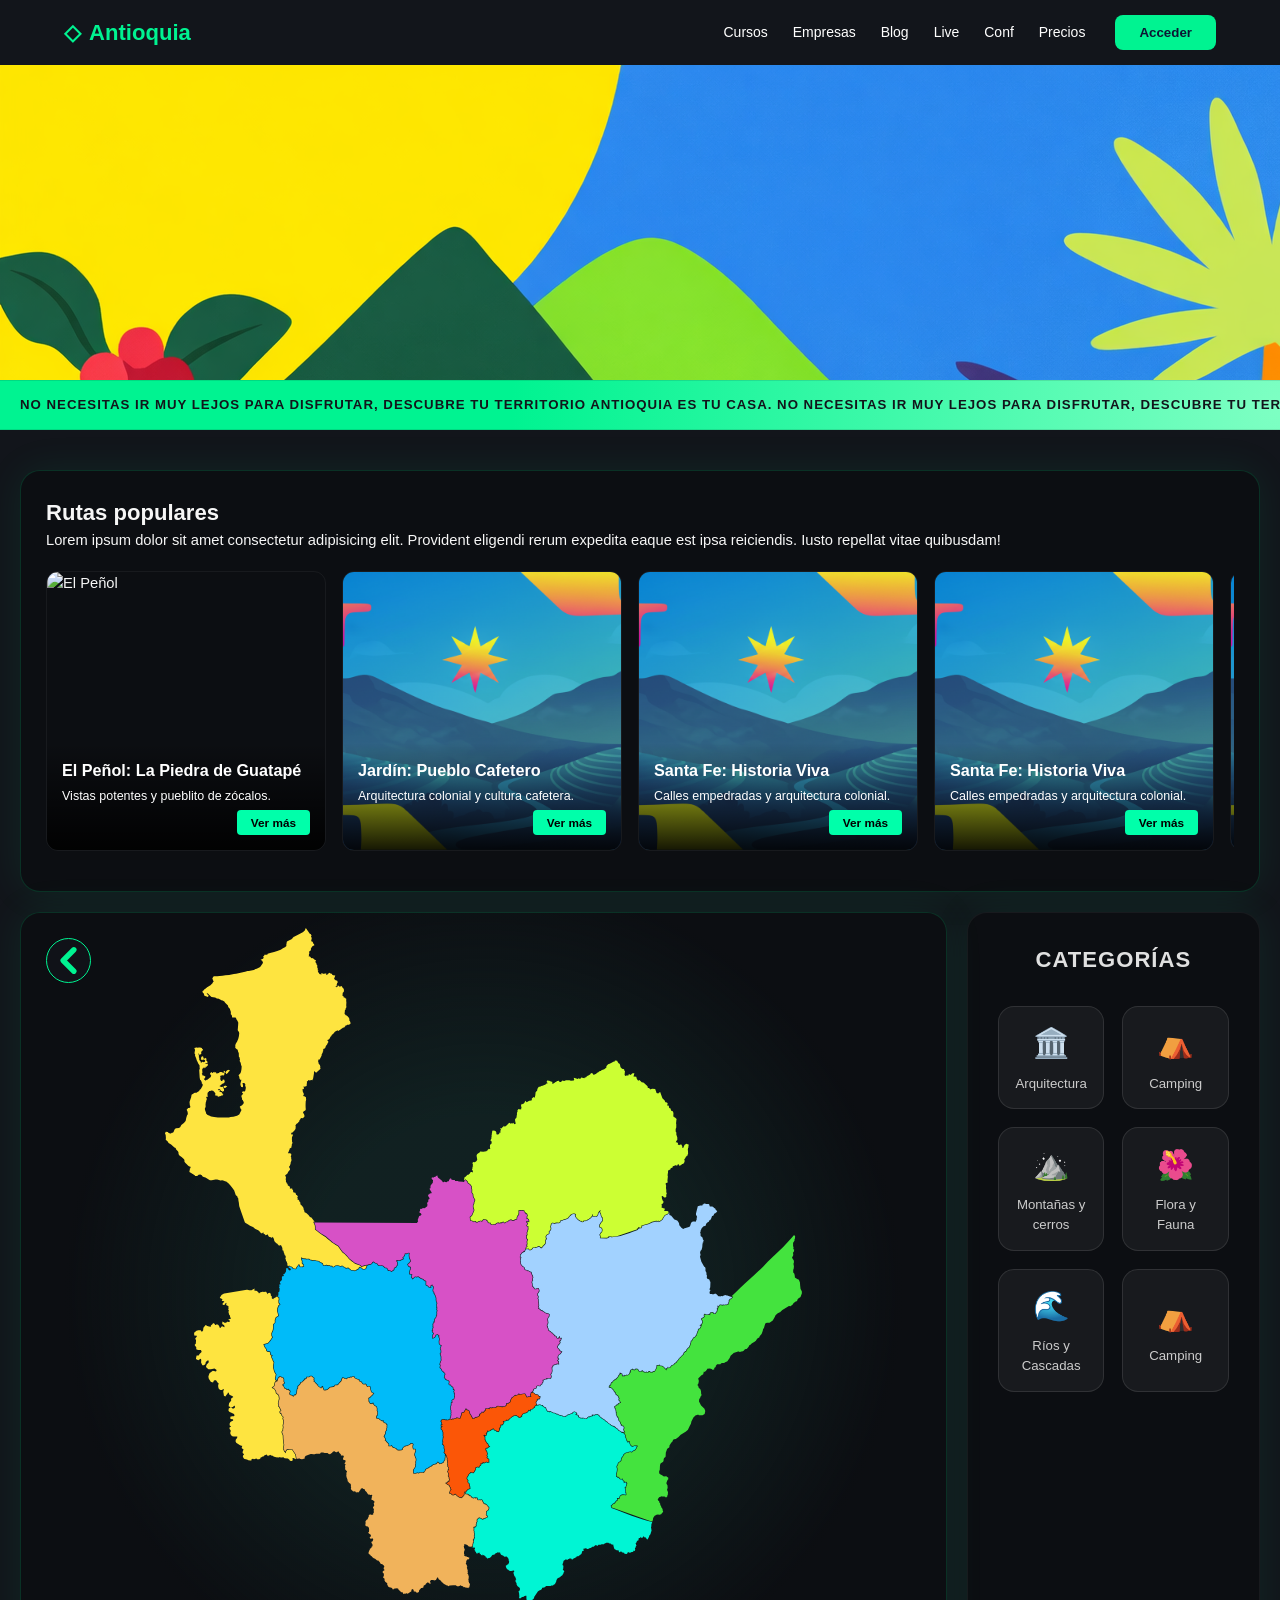
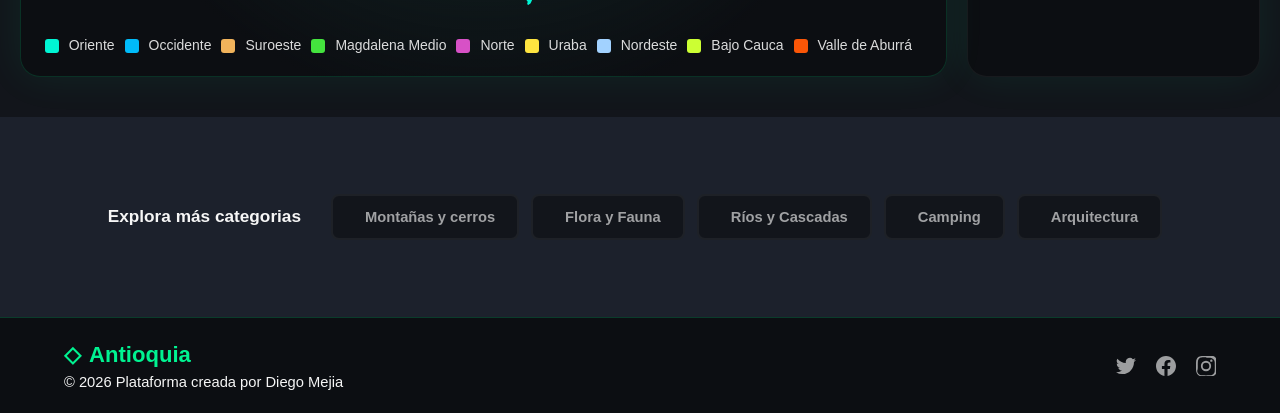
==== commit 839fd084: "cuarto commit, se corrigen rutas para los assets" ====
--- a/index.html
+++ b/index.html
@@ -72,7 +72,7 @@
 
             <div class="destinos-grid">
                 <article class="card">
-                    <img src="assets/3.png" alt="El Peñol">
+                    <img src="./assets/3.pngng" alt="El Peñol">
                     <div class="card-content">
                         <h3>El Peñol: La Piedra de Guatapé</h3>
                         <p>Vistas potentes y pueblito de zócalos.</p>
@@ -81,7 +81,7 @@
                 </article>
 
                 <article class="card">
-                    <img src="assets/3.png" alt="Jardín">
+                    <img src="./assets/3.png" alt="Jardín">
                     <div class="card-content">
                         <h3>Jardín: Pueblo Cafetero</h3>
                         <p>Arquitectura colonial y cultura cafetera.</p>
@@ -90,7 +90,7 @@
                 </article>
 
                 <article class="card">
-                    <img src="assets/3.png" alt="Santa Fe">
+                    <img src="./assets/3.png" alt="Santa Fe">
                     <div class="card-content">
                         <h3>Santa Fe: Historia Viva</h3>
                         <p>Calles empedradas y arquitectura colonial.</p>
@@ -99,7 +99,7 @@
                 </article>
 
                 <article class="card">
-                    <img src="assets/3.png" alt="Santa Fe">
+                    <img src="./assets/3.png" alt="Santa Fe">
                     <div class="card-content">
                         <h3>Santa Fe: Historia Viva</h3>
                         <p>Calles empedradas y arquitectura colonial.</p>
@@ -108,7 +108,7 @@
                 </article>
 
                 <article class="card">
-                    <img src="assets/3.png" alt="Santa Fe">
+                    <img src="./assets/3.png" alt="Santa Fe">
                     <div class="card-content">
                         <h3>Santa Fe: Historia Viva</h3>
                         <p>Calles empedradas y arquitectura colonial.</p>
@@ -117,7 +117,7 @@
                 </article>
 
                 <article class="card">
-                    <img src="assets/3.png" alt="Santa Fe">
+                    <img src="./assets/3.png" alt="Santa Fe">
                     <div class="card-content">
                         <h3>Santa Fe: Historia Viva</h3>
                         <p>Calles empedradas y arquitectura colonial.</p>
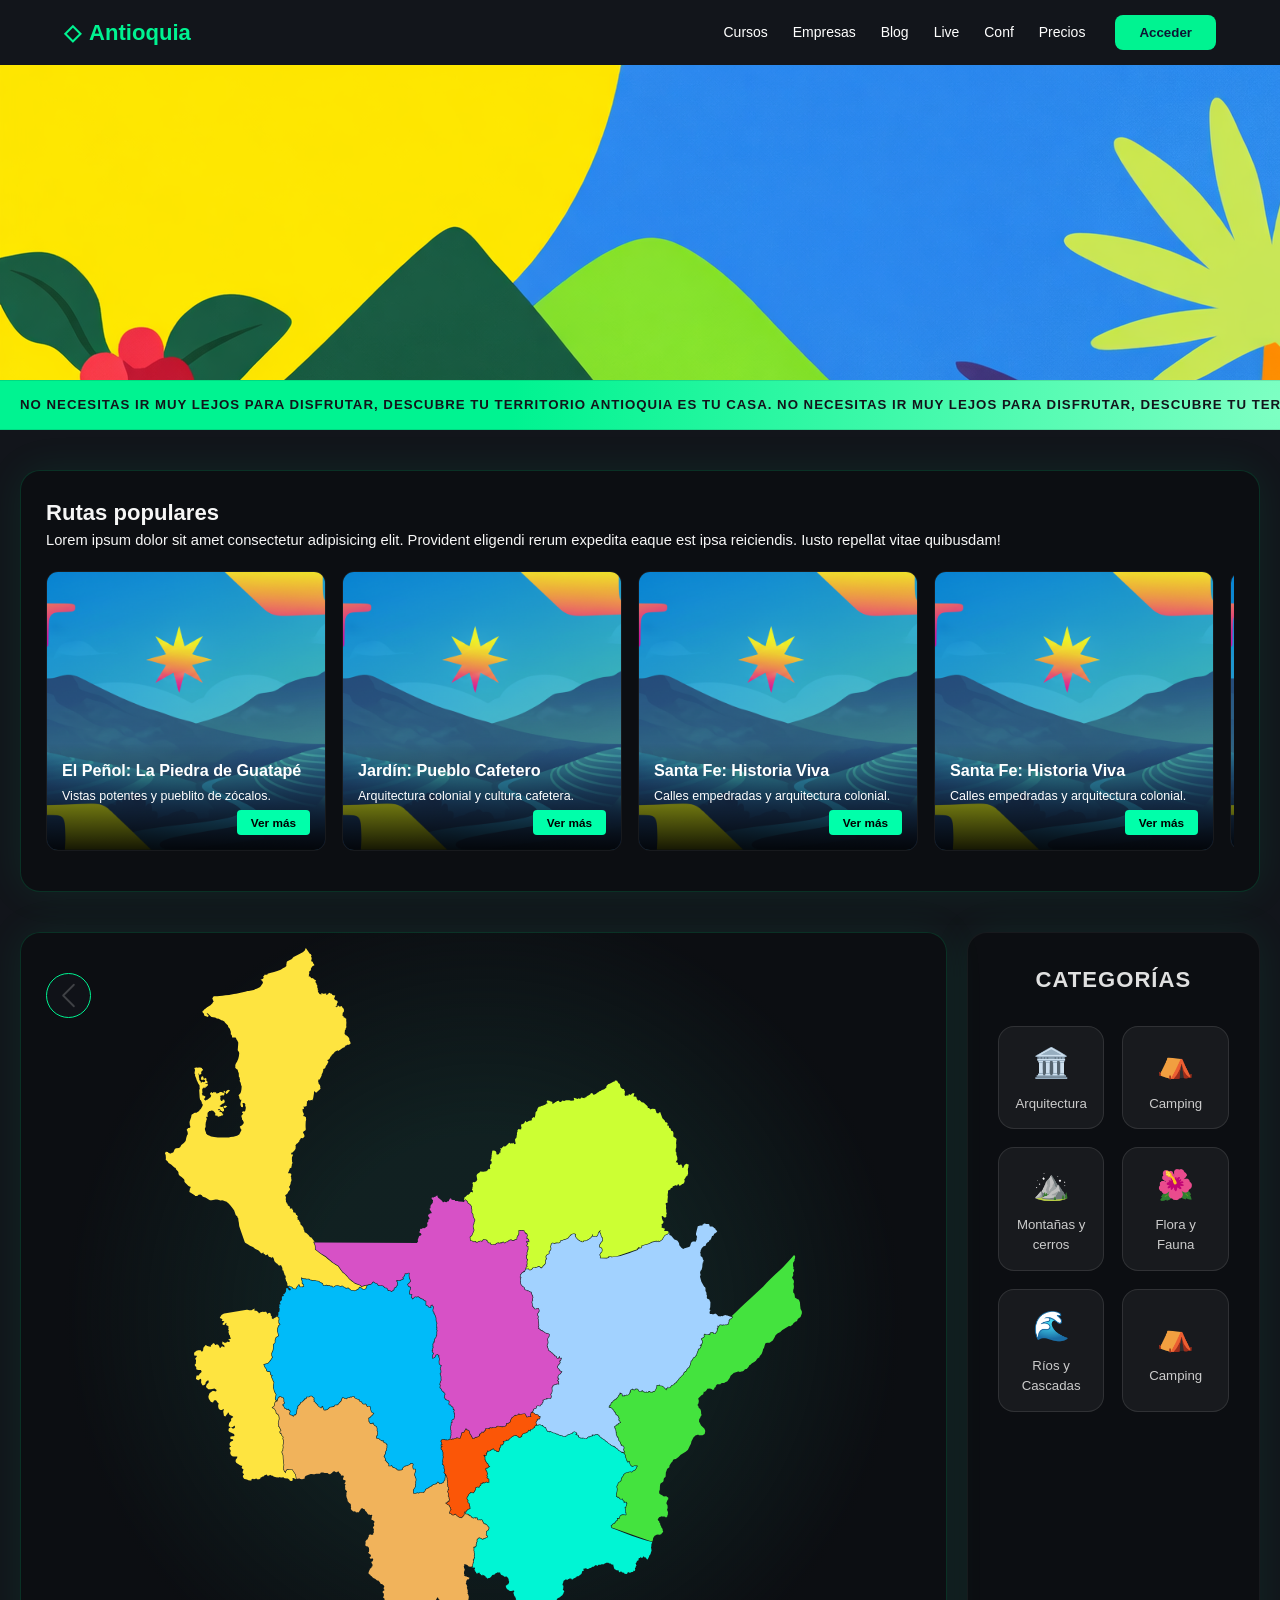
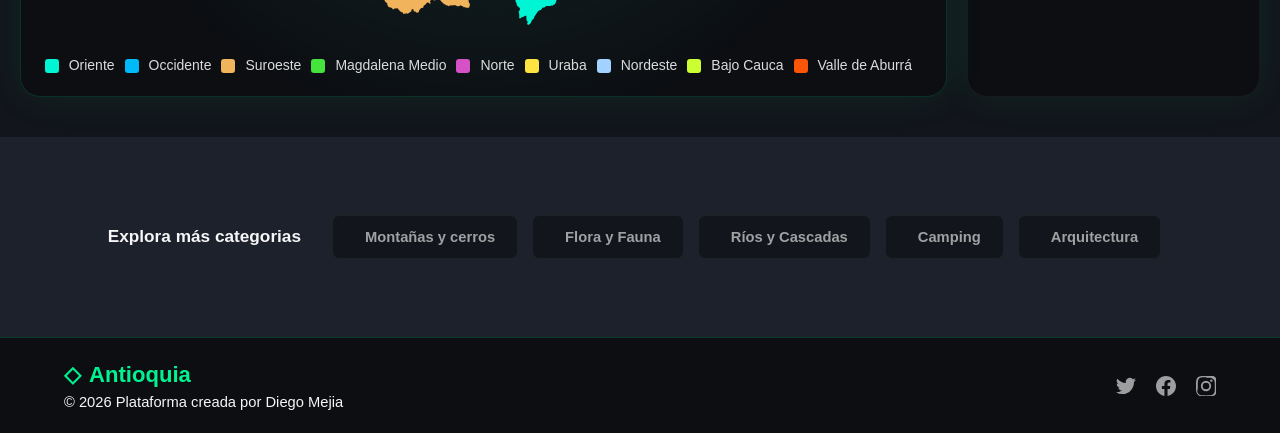
==== commit 0eda7c29: "Quinto commit, se agregan nuevas funciones en el mapa, nuevas animaciones y se completa la interacci" ====
--- a/index.html
+++ b/index.html
@@ -55,9 +55,9 @@
         </div>
     </section>
 
-    <section id="map-explorer" style="display: flex; flex-direction: column; gap: 20px;">
-
-        <div class="populares" style="display: flex; flex-direction: column; justify-content: center; gap: 20px;">
+    <section id="map-explorer">
+
+        <div class="populares">
             <div class="container">
                 <h1 class="title">
                     Rutas populares
@@ -72,7 +72,7 @@
 
             <div class="destinos-grid">
                 <article class="card">
-                    <img src="./assets/3.pngng" alt="El Peñol">
+                    <img src="./assets/3.png" alt="El Peñol">
                     <div class="card-content">
                         <h3>El Peñol: La Piedra de Guatapé</h3>
                         <p>Vistas potentes y pueblito de zócalos.</p>
@@ -130,32 +130,36 @@
         <div class="explorer-wrapper">
 
             <div class="map-viewport">
-                <button onclick="resetMap()" class="back-circle">
+                <div class="map-svg">
+                    <button onclick="resetMap()" class="back-circle">
                     <svg viewBox="0 0 24 24" fill="none" stroke="#00f391" stroke-width="3">
                         <path d="M15 18l-6-6 6-6" stroke-linecap="round" stroke-linejoin="round" />
                     </svg>
-                </button>
-
-                <svg xmlns="http://www.w3.org/2000/svg" viewBox="0 0 7315 7776">
-                    <path class="fil0 tooltip-target" data-name="Oriente"
-                        d="M3523.78 7110.83l-0.13 0.31 20.24 4.36 1.65 0.87 1.45 1.36 11.09 -1.68 5.03 11.74 -4.7 1.29 -3.74 13.64 8.26 9.48 0.79 1.61 1.38 7 3.21 5.17 6.45 4.97 -1.89 7.62 15.87 9.17 3.57 -10.89 3.54 -1.12 2.47 0.15 6.33 2.87 6.52 -8.35 1.17 7.73 2.72 5.07 13.31 12.12 0.91 1.34 2 5.29 16.35 4.92 -1.74 -12.41 9.46 6.58 23.65 10.46 7.41 19.23 8.2 -0.31 11.04 12.78 10.58 -7.93 2.11 -0.69 8.17 0.12 5.16 -1.66 12.07 -8.79 2.8 -3.4 2.03 -4.46 1.28 -1.48 0.77 -0.5 3.19 -3.69 2.13 -4.67 1.37 -1.54 10.13 -6.08 1.65 -0.49 9.33 -0.35 4.36 -1.35 6.6 -4.23 3.12 -3.56 4.06 -8.47 12.52 -2.71 4.4 -2.47 4.54 -4.72 5.36 2.22 18.12 1.42 0.06 -2.11 7.61 2.44 3.73 11.79 0.94 1.98 7.09 11.22 5.19 3.76 15.15 3.89 1.44 0.76 16.33 14.43 26.44 -3.78 6.95 11.66 6.68 0.89 3.77 14.17 8.73 2.76 0.28 6.22 -12.9 2.34 13.91 11.8 -1.13 23.7 -0.76 2.01 -3.14 3.91 -4.65 10.75 -3.81 -0.76 -15.74 12.98 -2.2 0.8 -6.12 0 0 15.81 3.8 2.85 -0.53 11.2 5.75 1.15 4.77 12.89 9.67 2.91 1.39 0.81 7.61 7.22 1.35 1.05 12.32 7.71 5.82 1.17 10.27 -1.57 12.26 -1.78 18.73 -2.6 4.48 7.31 -11.1 17.2 11.41 38.01 4.01 5.01 3.66 2.06 1.57 1.87 6.69 18.81 0.91 1.81 5.08 7.62 -6.54 7.2 -2.23 6.04 0.36 12.83 1.94 5.22 8.85 10.7 0.79 2.32 -0.35 10.66 0.84 4.02 9.34 19.3 2.87 3.34 18.48 12.73 1.06 1.15 6.44 11.48 0.42 2.05 -1.43 13.6 -0.49 1.45 -8.15 13.37 -1.31 1.25 -7.87 4.25 7.82 10.63 0.65 1.74 3.61 39.82 -0.03 0.89 -3.13 18.28 11.84 6.98 22.88 -16.59 1.66 -0.64 17.12 -1.94 4 -8.11 16.91 -5.72 2.01 -0.07 7.73 2.06 0.43 34.05 0.18 1.69 5.49 26.83 10.9 3.97 -4.19 10.85 -0.34 1.09 -3.74 14.5 11.48 12.96 25.65 -17.04 3.17 -3.77 15.13 -35.21 0.65 -0.99 3.85 -4.15 0.47 -0.42 13.95 -10.38 3.22 -4.8 4.1 -16.41 0.49 -1.08 42.66 -63.89 1 -0.99 18.08 -11.64 1.19 -0.49 9.43 -1.89 4.06 -2.04 7.54 -6.79 2.34 -3.5 4.62 -13.09 23.4 -3.18 3.96 -1.59 19.31 -14.22 1.99 -0.67 47.59 -0.9 4.34 -1.23 4.39 -2.64 1.78 -0.5 10.11 0 5.8 -2.28 9.27 -8.54 1.5 -0.81 11.33 -2.84 13.4 -25.33 0.74 -2 4.94 -21.6 0.38 -0.96 10.49 -18.07 1.61 -1.44 19.66 -8.56 1.72 -1 28.64 -21.28 2.13 -2.27 14.42 -22.12 1.11 -2.49 2.98 -11.17 1.52 -2.05 2.81 -1.76 1.49 -8.19 -14.03 -15.73 -3.18 0c0.2,-1.96 0.23,-3.37 0.74,-5.21l4.32 -8.65 0.88 -3.26 1.96 -29.44 -8.34 -7.46 -1.15 -2.31 -1.09 -13.83 5.29 -3.09 6.4 -29.12 1.44 -2.13 9.6 -6.54 9.87 -6.59 2.28 -0.57 28.19 2.91 2.78 -8.26 6.87 -2.16 7.48 -5.1 2.09 -0.6 17.98 0.74 3.43 8.23 10.92 2.98 15.98 -13.8 1.29 -0.7 10.18 -3 1.97 -0.87 12.81 -7.69 2.46 -2.19 5.64 -7.33 11.93 -0.57 4.77 -1.72 34.43 -25.82 3.16 -4.55 7.56 -26.43 1.11 -1.71 0.61 -0.52 2.51 -0.8 7.83 0.65 7.44 -11.7 -9.23 -8.46 1.3 -6.53 6.43 0 3.26 -0.65 5.3 -2.12 0.87 -0.23 9.66 -1.21 1.07 0.04 11.13 2.15 1.93 1.09 3.81 4.24 11.98 0 5.51 -2.02 8.32 -6.94 2.1 -0.8 9.19 -0.32 4.02 -1.13 13.96 -7.88 0.23 -2.67 3.37 -0.92 -0.27 -2.11 15.91 -2.04 4.71 -2.14 15.31 -13.81 1.71 -0.83 9.9 -1.77 5.42 7.45 11.13 0 8.13 -9.55 26.14 -0.62 5.52 -2.19 3.17 -2.83 2.47 -0.88 18.2 0.87 3.83 -0.69 4.41 -1.89 4.27 -3.97 1.85 -3.6 8.19 0.47 3.16 -6.33 1.63 -0.36c11.09,-2.46 15.39,-2.13 24.07,-1.44 2.56,0.2 5.54,0.44 8.76,0.62l2.17 0.93 6.15 5.72 10.12 -1.7 17.81 12.89 3.83 1.55 16.37 2.33 2.67 4.99 -4.93 3.07 1.64 6.59 1.56 3.22 5.22 6.78 -1.11 4.06 0.61 6.1 6.55 13.1 3.54 3.7 27.94 15.37 9.15 -7.75 6.1 2.43 -1.79 7.74 12.25 16.33 11.56 -1.06 1.98 -8.59 8.43 0.45 0.9 2.42 1.94 3.09 4.77 4.77 5.05 2.43 19.44 2.22 0 8.43 19.81 6.37 5.15 0.03 8.62 -2.65 8.48 -17.61 4.06 0.82 1.51 0.14 7.29 0.16 2.24 0.87 3.69 3.28 16.45 -2.91 4.08 -1.93 3.41 -2.89 2.11 -0.81 9.51 -0.34 4.88 -1.73 2.69 -2.01 3.31 -5.31 1.59 -8.48 5.11 3.35 7.99 4.36 6.28 -17.62 -4.38 -2.77 0 -9.58 0.95 -2.37 6.87 -7.31 -0.4 -5.52 0.78 -2.44 1.35 -1.65 2.47 -7.75 1.21 0 5.61 -10.39 -7 -4.85 1.52 -10.62 -3.3 -1.42 -1.76 -1.7 -1.89 -3.98 3.27 -2.11 3.44 -4.31 1.55 -1.11 7.26 -2.6 -1.02 -13.87 5.04 -5.61 2.83 2.51 12.5 -7.8 -1.07 -3.83 0.24 -2.47 1.18 -2.35 0.92 -3.87 0 -5.8 -0.33 -0.2 0.33 -0.69 0 -1.06 0.5 0 2.11 -4.47 0.53 0.19 15.51 0 0.46 -6.96 0.71 -1.89 4.61 -6.03 4 12.46 5.07 0 5.63 -2.15 1.19 -1.04 5.8 1.06 7 -9.81 -2.43 -5.39 10.33 3.06 1.94 1.46 3.31 5.2 5.16 3.87 10.04 -1.44 2.69 2.25 1.22 2.3 0.96 9.1 5.18 0.43 -0.34 3.08 8.77 5.61 5.97 -4.49 3.2 -4.78 3.23 -12.91 3.65 0.41 3.39 -5.81 1.01 -5.9 -1.28 -6.76 5.43 -6.89 4.05 0 4.08 -6.35 1.21 -6.33 -0.65 -3.27 7.42 -6.04 0 -12.19 0.33 -1.44 6.41 -14.05 0.71 -4.88 -6.63 -43.41 5.2 -3.79 -1.49 -17.86 0.17 -1.35 10.26 -31.56c-149.52,-30.83 -322.17,-108.74 -468.33,-159.93l-2.15 -13.14 -6.97 -13.71 10.9 -7.96 5.19 -5.54 1.1 -0.8 3.96 -1.78 6.81 -13.41 16.44 -0.11 0.44 -11.52 8.09 -1.89 0.37 -1.85 0.23 -0.72 1.79 -4.07 0.38 -0.64 7.39 -10.13 4.29 0.65 1.37 -2.42 6.14 -1.58 0.3 -0.65 0.53 -5.94 -3.86 -17.34 17.27 -0.54 1.3 0.22 5.79 2.16 2.01 -3.1 0.1 -4.72 0.18 -1.03 2 -5.94 0.49 -0.95 1.45 -1.99 1.42 -6.67 0.53 -1.23 4.44 -6.51 0.95 -0.94c11.41,-7.53 12.24,-7.03 26.64,-12.5l3.98 2.47 3.95 -1.94 3.7 2.05 6.08 -3.7 11.06 5.11 7.41 0.6 0.28 -1.85 0.44 -1.22 0.46 -0.81 -0.91 -16.17 -4.67 -4.37 2.26 -14.94 -1.26 -9.54 -0.01 -0.79 0.49 -4.84 0.18 -0.83 0.83 -2.31 -11.76 -23.88 13 -2.68 0.41 -9.29 0.17 -0.92 1.75 -5.37 0.42 -0.87 3.05 -4.52 0.84 -5.46 0.41 -1.18 3.21 -5.72 -4.52 -8.74 6.39 -4.41 -2.28 -2.72 -0.57 -0.95 -1.75 -4.41 -5.1 0.12 -0.87 -0.08 -5.43 -1.29 -1.21 -0.56 -1.5 -1.07 -13.94 11.23 -0.39 -23.22 -8.43 -1.12 -3.09 -7.43c-1.78,-4.22 -3.58,-8.49 -5.09,-12.64l-0.76 -2.49 -0.43 0.03 -10.33 2.95 -0.95 0.13 -5.58 0 -0.91 -0.13 -6.59 -1.81 -0.98 -0.44 -5.37 -3.5 -0.81 -0.73 -5.76 -7.18c-1.94,-2.93 -2.66,-5.09 -3.98,-8.39l-10.66 5.97 -7.08 -12.33 -12.63 -2.74 0.78 -7.82c0.72,-7.03 1.07,-10.47 0.14,-18.86l-0.02 -0.63 0.28 -3.78 0.11 -0.63c1.46,-5.54 2.82,-11.11 4.14,-16.72l4.07 -17.85 1.74 -20.62 -0.86 -9.92 -3.49 -9.57c-0.33,-1.22 -0.64,-2.7 -0.81,-3.96l-0.44 -8.07 0.19 -1.34 2.65 -7.49 0.69 -1.15 4.48 -5c1.77,-4.61 2.3,-5.52 5,-9.81l-0.06 -2.83 0.04 -0.61 0.61 -3.7 0.16 -0.63 2.63 -7.21 0.24 -0.53 1.71 -3.01 0.33 -0.48 4.83 -5.94 1.02 -0.85 6.84 -3.78 1.26 -0.41 2.87 -0.35 6.61 -7.89 0.5 -0.49 3.17 -2.52 0.56 -0.35 2.8 -1.47 2.2 -5.39c-0.44,-11.45 -0.15,-10.13 3.12,-22.01l0.19 -0.53 1.39 -3.01 0.27 -0.47c2.78,-4.15 5.37,-8 7.78,-11.47 2.55,-3.67 5.12,-7.27 7.89,-10.94 7.93,-17.96 14.56,-22.51 29.74,-34.89l0.54 -0.37 3.46 -1.87 0.61 -0.26c14.84,-4.63 12.5,-4.57 26.75,-5.4l7.44 -4.27c4.8,-1.95 9.04,-2.64 14.18,-3.84l1.15 -0.07 6.75 0.73 1.1 0.31 7.15 3.35c4.58,-0.9 5.9,-1.37 10.56,-3.09l5.88 -7.45 0.6 -0.6 3.99 -3.09 0.73 -0.43 17.74 -7.78c1.39,-2.83 2.23,-4.78 4.21,-7.24l8.76 -9.3c2.04,-4.59 3.89,-8.54 5.85,-12.49 1.96,-3.95 4,-7.83 6.43,-12.31l0.16 -0.89c-13.09,-0.13 -15.41,-0.51 -29.26,-2.33l-12.63 6.24 -1.1 0.33 -6.76 0.85 -1.15 -0.04 -11.7 -2.5 -1.04 -0.41 -5.7 -3.38 -0.85 -0.72c-13.06,-15.16 -17.77,-30.28 -19.61,-49.92l-0.1 -0.02 -16.72 11.48 -6.07 -15.82 -5.58 -1.95 -2.54 -6.39c-1.55,-3.84 -3.11,-7.74 -4.52,-11.76l-4.8 -16.76 -9.6 -15.94 3.73 -10.57 -1.33 -7.27 -5.43 -8.44 -6.41 -8.04 -4.45 -4.3c-9.3,-3.88 -11.31,-4.39 -15.74,-7.44l-8.02 4.81 -6.66 -13.43 -10.27 -4 -0.6 -0.3 -4.39 -2.77 -0.51 -0.39 -3.63 -3.37 -2.04 -0.48 -1.13 -0.49 -8.09 -5.37 -0.89 -0.85 -5.95 -8.21 -6.72 -7.17 -0.73 -0.2 -7.48 -3.25 -0.88 -0.54 -6.31 -5.55c-7.38,-6.52 -14.65,-12.96 -23.09,-18.09 -13.28,-4.07 -18.72,-7.01 -32.28,-13.37l0.19 -0.41 -0.86 -0.5 -11.44 -9.61c-14.56,-7.94 -13.34,-6.65 -25.06,-16.97l-0.64 -0.75 -4.07 -6.4 -0.38 -0.85 -0.22 -0.71c-5.99,-2.57 -11.61,-6.07 -17.33,-9.23l-0.64 -0.45 -4.5 -4.02 -0.5 -0.57 -2.95 -4.1c-6.89,-4.24 -13.4,-8.46 -19.88,-12.79 -6.84,-4.57 -13.3,-9.02 -20.11,-13.73 -1.24,-1.02 -2.86,-2.54 -3.93,-3.73l-5.09 -6.65 -6.98 0 -9.52 -15.04 -16.15 -14.4 -2.08 -0.34 -0.8 -0.23 -6.08 -2.61 -0.72 -0.42 -1.45 -1.09c-3.47,0.57 -6.39,0.83 -9.94,1.15l-5.13 4.59 -1.02 0.64 -8.79 3.53 -1.18 0.24c-10.47,0.33 -11.83,0.56 -21.5,-0.76l3.65 7.08 -36.09 8.94 -0.97 8.55 -12.21 -5.03 -7.6 5.37 -1.14 0.52 -3.74 0.96 -0.3 0.23 0.09 3.91 -9.75 7.63 -0.75 0.44 -6.46 2.82 -0.87 0.26 -7.95 1.21 -0.98 0 -7.6 -1.03 -0.95 -0.27c-4.94,-2.22 -9.65,-4.46 -14.11,-7.56l-11.83 0.8 -3.49 2.97 -8.71 -4.37 -8.74 2.16 -10.07 -6.71 -21.21 -11.33 6.28 -7.1 -0.52 -0.63 -0.5 -0.84 -2.95 -7.02 -1.78 -1.33 -31.59 -8.47 16.31 -13.37 -0.51 -0.88 -0.18 -0.46 -5.22 -6.46 -4.11 -3.22c-5.71,-1.44 -7.29,-2.28 -12.45,-5.21 -3.59,0.98 -7.13,1.62 -10.78,2.37l-1.94 1.02 -0.31 0.44 -0.57 0.61 -5.06 4.31 -0.69 0.46 -4.25 2.16 -1.16 10.91 -13.68 -1.24c-6.06,2.92 -10.85,5.04 -17.09,7.58 -1.6,0.48 -3.72,0.96 -5.36,1.22l-6.11 0.42 -3.04 2.11 -0.7 0.37 -5.75 2.28 -0.73 0.2 -2.3 0.36 -0.27 0.54 -0.68 0.91 -6.35 6.2 -1 0.72 -18.15 8.63 -0.72 0.24 -5.75 1.3 -0.72 0.08 -20.31 0.24 -9.62 -9.46 -8.62 -2.35c-15.79,-2.2 -14.68,-1.83 -29.32,-6.74l-0.76 -0.35 -5.65 -3.58 -0.65 -0.54 -1.62 -1.7 -4.95 1.89 -0.43 -0.4 -0.18 0.06 -6.59 -6.18 -7.49 2.1 -9.86 -8.09c-5.48,-1.37 -7.5,-1.87 -12.36,-4.65l-5.75 -0.47c-1.74,-0.32 -4.09,-0.92 -5.76,-1.49 -3.56,-1.61 -7.07,-3.1 -10.67,-4.62 -3.72,-1.48 -8.89,-3.21 -12.46,-4.86l-7.27 -4.24 0.32 -0.51 -4.41 -3.71 -11.32 9.68 -7.47 -10.53 -10.55 3.81 -14.08 -14.3 -0.58 -0.8 -3.69 -6.89 -0.34 -0.92 -1.24 -5.86 -2.42 -2.53 -0.72 -1.11 -3.8 -9.61 -0.23 -1.29 0.01 -2.48 -0.22 -0.17 -2.87 1.56 -29.2 -17.06 0.37 -1.89 -0.66 -0.13 -2.71 -8.04c-5,-0.2 -9.07,-0.08 -13.89,-1.25l-14.7 -5.04 -0.2 -0.77c-5.84,1.4 -8.24,2.19 -14.15,1.85l-4.56 2.3c-1.55,0.62 -3.67,1.3 -5.29,1.7l-22.17 3.26c-2.76,2.05 -5.59,4.32 -9.41,7.51l-1.29 11.04 -17.96 13.17 -6.59 6.68 -0.91 0.67 -5.98 3.01 -1.08 0.34 -7.83 1.09 -8.5 2.46 1.19 20.13 -21.48 -12.17 -2.6 1.74 -3.9 9.51 -0.39 0.7 -2.85 3.94 -0.56 0.61 -6.51 5.57 -0.77 0.5 -4.96 2.36 -0.88 0.28 -4.56 0.8 -3.38 5.42 -16.5 1.98 -6.4 4.22 -0.69 0.35 -4.48 1.67 -0.8 0.2 -6.17 0.73 -6.2 10.4 -0.44 0.57 -2.93 3.17 -0.54 0.49 -2.84 2 0.77 19.18 -12.13 -1.89 -1.03 1.48 -2.73 2.85 -0.5 0.43 -4.16 2.93 -0.69 0.38 -4.31 1.75 -0.75 0.2 -10.88 1.78 -10.98 -14.59 0.11 -0.32 -1.53 -0.3 -7.03 -2.48c-1.22,-0.56 -2.6,-1.31 -3.74,-2l-8.22 -6.2 -0.87 0.47 -3.83 -1.36 -4.63 4.44 -12.07 -3 -11.5 6.56 -2.88 2.8 -0.91 0.64 -5.86 2.85 -1.04 0.31 -0.55 0.07c-13.39,12.02 -12.33,11.44 -26.56,20.55l-1.03 4.74 -13.14 7.58 -3.51 9.91 -20.75 -3.48 0.32 3.05 -10.54 5.74 -3.77 1.37 -0.57 0.15 -11.25 1.91 -6.98 2.11 8.22 6.07 -8.46 11.39 0.03 0.31 -0.11 1.28 -2.03 7.28 -0.57 1.17 -5.2 6.87 -4.2 0 -3.63 10.3 -14.89 -4.16 -0.47 0.21 0.68 2.21 -0.17 0.19 1.31 0.71 -0.79 10.31 -0.18 0.84 -1.59 4.72 -0.35 0.73 -4.42 7.06 -1.28 0.2 -2.31 7.29 -7.49 1.36 2.67 1.82 2.42 13.99 -3.74 4.43 -1.17 3.49 -0.13 -0.05 -0.61 1.79 -0.65 1.13 -1.28 1.5 -0.48 2.49 -0.17 0.56c-1.45,3.88 -2.66,5.91 -4.46,8.96l-2.52 4.28 -2.59 -0.75c-3.22,-0.93 -5.36,-1.64 -7.15,-2.23 -5.56,-1.83 -7.82,-2.58 -16.28,-1.84l-2.57 0.22 -4.16 -10.52 -2.93 -2.02 -5.74 -1.51 -1.06 -0.48 -0.57 -0.39 -4.03 -0.62 -6.62 0 -9.35 -14.88 -1.53 -1.44 -3.27 3.9 -0.53 0.5 -3.38 2.65 -0.6 0.38c-4.25,2.1 -8.36,4.53 -12.98,5.7l-1.86 0.28 -3.89 5.57 -0.92 0.91 -5.82 3.85 -0.78 0.38 -4.88 1.71 -0.85 0.19 -6.72 0.56 -8.87 4.11 -7.97 -2.94 -0.37 12.46 -13.02 7.91 0.04 0.43 6.73 1.32 -0.15 0.97 5.41 1.35 -6.67 6.67 -1.23 7.83 -0.34 1.06 -3.01 5.86 -0.67 0.89 -8.63 8.44 -13.28 -3.29 0.78 2.72 2.05 4.09 5.76 3.1 0 7.05 1.43 7.35 -1.43 1.71 0 8.52 4.09 3.64 -1.98 2.2 -0.3 0.56 -0.54 0.74 -0.89 0.93 3.81 3.78 -0.76 0.76 2.74 6 0.27 0.87 0.89 5.25 0.03 0.86 0.41 0.7 1.2 0.59 6.04 4.07 -0.52 0.76 6.34 8.19 -0.72 4.91 7.97 4.9 0 0.57 4.58 1.33 1.29 6.56 1.08 2.17 1.04 1.47 0.53 1.18 0.23 0.95 7.32 14.64 13.62 10.71 -21.79 8.74 -0.83 4.89 -15.91 9.12 -7 -2.69 -2.14 0.92 0.05 0.45 -0.33 10.41 -1.33 0.93 1.06 3.11 0.18 0.98 0.06 1.57c2.3,1.76 4.33,3.43 6.56,5.29l-0.52 0.59 0.3 0.43 5.57 10.1 1.18 3.3 0.15 0.58 1.65 9.52 3 8.11 1.35 7.05 -0.92 0.17c-1.51,8.99 -1.99,8.91 -6.39,17.65l0.03 0.16 1.85 2.01 0.44 0.57 5.65 9.38 -6.2 9.38 -0.41 0.5 -1.2 1.24c0.13,0.41 0.19,0.83 0.26,1.25l3.11 1.59 0.95 0.72 4.87 5.21 5.85 2.2 1.11 0.68 7.47 6.77 0.53 12.01 -0.06 0.76 -0.81 4.48 -0.22 0.73 -0.7 1.65 -0.15 3.01 4.41 17.09c-14.65,0.22 -19.94,1.33 -33.04,-1.6l-0.75 -0.26 -4.41 -2.15 -2.22 1.67 -0.7 0.42 -1.19 0.52 -0.91 1.14 -2.89 2.73 -0.54 0.42 -4.85 3.03 -1 0.42 -6.22 1.55 -1.07 0.1 -11.95 -0.85 0.17 -2.44 -2.22 2.91 -1.07 -0.81 -0.85 2.08 -4.9 -0.6 0.32 7.93 -14.79 -0.15 -0.88 0.88 3.96 4.94 -8.89 16.24 -7.71 1.37 -0.98 1.76 -0.42 0.62 -3.05 3.46 -0.93 0.77 -4.32 16.02 -15.57 -8.98 -2 0.26 -4.79 2.96 -0.54 0.28 -3.5 1.38 -0.63 0.18c-3.84,0.74 -6.73,1.27 -10.42,2.33l-0.06 7.04 0.34 6.29c-0.11,3.55 -0.86,5.97 -1.7,9.45l-0.41 0.99 -3.33 5.45 -0.93 1.02 -1.14 0.65 -2.51 0.86 -0.53 3.06 -1.06 3.22 -1.39 2.74 -1.87 2.56 0.69 5.07c-2.41,1.15 -7.62,3.26 -9.34,4.49l-4.2 7.92 -20.04 -1.13 -0.9 -0.17 -5.17 -1.71 -0.83 -0.41 -3.93 -2.6 -1.91 -0.9c-1.56,4.78 -3.65,8.94 -5.71,13.54l-6.88 1.69 -2.33 2.12 -6.43 7.28 -1.8 8.4 -0.24 0.73 -1.91 4.15 -0.39 0.65 -2.36 3.08 -0.5 0.53 -3.3 2.81 -0.6 0.41 -1.3 0.7 -2 7.19 -0.27 0.7 -2.12 3.99 -0.44 0.63 -1.23 1.44 -1.08 8.04 0.39 0.51 3.13 5.74 0.37 1.02 0.26 1.36c5.46,4.7 7.11,7.52 11.75,13.65l-4.99 10.87 1.54 8.03 2.97 6.23 6.2 3.61 0.96 0.83 4.72 5.86 0.61 1.13 1.98 6.28c1.08,5.26 0.79,10.95 0.93,16.31l5.56 10.67 -2.42 4.21 1.86 3.78 0.27 0.74 1.06 4.52 0.08 0.76 0.15 14.8 -13.86 2.2 -12.91 6.96 -7.04 6.67 -7.28 7.28c-0.53,0.68 -1.18,1.3 -1.78,1.87l-0.09 0.09 -5.62 13.77 -0.67 -0.12 0 0.01 -0.59 2.28 -0.2 0.58 -2.41 5.2 -0.25 6.76 0.43 0.31c8.19,-0.61 8.08,-0.24 17.18,1.11 3.24,0.52 6.4,1.06 9.63,1.67l0.69 0.2 2.69 1.11 0.65 0.35 8.65 6.02 -0.43 7.91 0.73 0.94 1.29 -0.6 0.99 -0.29 4.02 -0.54 1.02 0.02 9.32 1.52 3.93 7.83 7.67 5.67 0.33 5.32 4.46 0.95 0.91 0.34 3.37 1.79 0.78 0.56 7.11 6.84 0.45 -0.1 3 -6.41 12.16 1.65 10.78 -6.2 4.19 11.43 9.27 -7.32 11.85 6.67 0.7 16.76 4.12 3.03 10.95 -1.76 0.81 -0.04 3.34 0.27 0.85 0.18 2.7 0.93 11.86 0.07 0.17 0.54 10.45 -6.04 11.12 11.4 -0.16 8.08 1.37 1.23 0.65 0.79 2.12 3.5 0.39 0.96 0.9 3.66 3.19 0.28c6.4,10.74 5.13,8.13 8.7,20.91l10.71 -2.42 8.58 8.7 6.94 2.07 1.14 0.59 4.02 3.15 0.39 0.45 0.79 0.01c6.57,8.24 10.88,12.78 15.82,21.31l1.03 0.94 1.86 0.87 0.91 0.62 3.23 3.04 0.69 0.9 1.01 1.9 0.31 0.83 0.79 3.31 0.08 0.83c-0.06,6.4 -0.06,6.63 -1.15,12.97l-0.3 0.92 -1.65 3.42 -0.53 0.79 -1.13 1.28 1.85 7.22 -12.06 6.37 -0.61 0.47 -5.6 5.95c-0.79,0.71 -1.76,1.45 -2.65,2.03l-6.1 3.3c1.5,14.76 1.62,16.81 -2.46,30.81l0.08 1.54 2.8 6.77 0.59 0.88 5.85 5.84 0.63 0.46 6.69 3.49c-1.04,7.72 -0.66,9.52 -3.71,16.09l-0.53 0.81 -2.5 2.88 -0.72 0.63 -3.47 2.28 -0.8 0.39 -3.39 1.14 -0.89 0.18 -4.21 0.25 -0.65 0.82 -0.89 0.79 -3.99 2.47 -1.1 0.44 -9.79 2.09 -0.96 0.45 -6.58 5.22 -5.8 -1.61 -4.28 7.63 -13.13 -2.75 -0.72 -0.23 -2.71 -1.22 -0.64 -0.38 -10.19 -7.59 -1.55 -0.47 -0.73 0.04 -1.2 -0.15 -4.5 -1.38 -1.06 -0.54 -2.75 -2.06 -1.51 -0.42 -7.53 0.88 -0.7 0.2 -4.45 2.1 -1.2 1.2 -2.12 4.41 -0.57 0.85 -2.77 3.01 -0.81 0.65 -4.13 2.4 -0.98 1.1 -1.61 3.72 -0.23 1.19 0.23 7.34 0.12 0.67 1.41 3.81 0.19 0.83 0.35 3.28 -0.01 0.81 -0.21 1.57 -0.37 1.17 -2.28 4.31 -0.78 0.99 -3.68 3.24c0.08,3.27 0.41,6.49 -0.3,9.7 -0.91,2.95 -1.44,5.27 -2.97,7.91l-2.28 3.22 2.93 7.5 -2.51 3.91 3.77 5.14 -5.62 8.26 -0.94 0.92 -4.29 2.88 -1.2 0.52 -4.42 0.94 -0.55 12.84 -12.35 -8.29 -0.8 0.94 2.71 1.13 -0.32 2.61c-0.54,4.41 -0.81,6.93 -0.87,9.35 -0.06,2.49 0.06,5.19 0.29,9.87 0,3.22 -1.21,7.06 -1.91,10.15l0.12 1.32 3.48 8.21 0.22 0.72 0.54 2.85 0.06 0.72 -0.06 2.19c-0.17,6.23 -0.26,9.49 0.52,15.92l0.49 1.1 0.22 0.26 0.64 1.08 1.65 4.64 0.19 1.22 -0.18 7.95 -0.22 1.15 -1.65 4.37 -0.61 1.03 -1.06 1.23 3.14 4.35 -3.19 15.58 4.72 3.31 -1.94 8.34 -0.41 1.02 -2.22 3.69 -0.83 0.93 2.59 3c-6,7.92 -5.74,8.53 -12.99,13.99l0.33 3.81 5.75 4.78c-0.12,4.72 0.09,9.23 -0.77,13.85l-0.17 0.6 -2.26 5.94 -0.26 0.53 -1.19 2.01 -0.34 0.47 -2.7 3.19 -0.5 1.44 0.24 7.6 -0.06 0.75 -0.57 3.01 -0.23 0.76 -3.16 7.17 -0.18 0.97 0.57 14.71 -0.06 0.74 -0.54 2.96 -0.22 0.74 -3.98 9.29 -9.67 -2 -0.08 0.03z" />
-                    <path class="fil1 tooltip-target" data-name="Suroeste"
-                        d="M1292.3 5193.22l4.57 9.07 -27.37 11.69 -5.21 14.18 -0.87 14.07 -1.24 5.31 -0.19 0.58 -6.4 14.59 -0.58 0.93 -5.75 6.46 -0.85 0.69 -12.29 7.12 1.19 1.48 13.87 5.89 0.85 0.52 6.08 4.99 0.67 0.73 15.44 22.71 0.37 0.69 2.28 5.91 0.2 0.79 2.21 16.29 26.37 23.98 0.72 0.92 4.4 8.19 0.38 1.13 4.65 30.22 0.03 0.65 -0.22 5.21 -0.08 0.65 -11.39 48.14c2.3,18.02 2.58,16.02 1.24,33.07l3.94 2.4 0.78 0.64 5.26 5.86 0.54 0.83 20.98 43.62 -15.87 13.86 6.91 17.01 12.17 1.31 5.35 22.57 17.33 17.25 -6.61 20.59 4.75 8.2 0.35 0.85 1.84 7 0.11 0.89c-0.2,36.65 1.1,31.18 -5.32,63.8l3.28 12.59 0.11 0.81 0.11 6.51 -0.08 0.81 -4.28 18.91 0.85 15.56 -11.26 11.93 -0.1 10.21 11.89 28.01 0.2 0.64 1.08 5.05 0.07 0.63 0.85 31.07 3.87 43.82 4.97 28.06c0.13,1.67 0.16,3.82 0.07,5.49 -2.28,15.45 -4.04,30.34 -7.41,45.53l3.46 4.1 0.42 0.62 2.71 5.15 0.26 0.67 4.25 14.76 9.86 8.11 0.17 -1.96 0.22 -0.95 2.82 -7.27 0.49 -0.87 15.18 -19.56c8.18,-0.13 18.28,-1.22 26.33,0.33l12.29 3.72 19.41 -6.6 41.17 60.16 0.37 0.69 2.22 5.65 0.19 0.72 7.32 45.17 16.78 1.7 3.76 -1.13 4.69 -3.81 1.44 -0.69 7 -1.56 1.41 6.11 25.3 7.3 3.11 -0.08 31.12 -10.81 -1.38 -9.86 0.14 -1.52 2 -6.27 0.77 -1.33 11.11 -11.85c0.71,-0.59 0.72,-0.59 1.56,-1l53.28 -18.43 1.04 -0.19 14.77 -0.37 1.36 0.23 9.08 3.59 2.03 0.34 16.71 -0.46 1.61 -0.3 15.18 -5.6 0.92 -0.2c19.33,-1.58 25.85,-1.98 44.72,-1l10.82 -12.63 24.12 -0.57 0.98 0.11 17.28 4.66 1.47 0.16 29.69 -0.77c1.54,0.23 1.14,0.1 2.52,0.89l13.12 11.29 2.45 1.17 12.33 2.26 20.28 -14.95 0.69 -0.6 15.67 -16.5c1.02,-0.78 0.87,-0.7 2.09,-1.14l13.88 -2.64 7.01 8.3 2.7 1.68 10.36 2.65 3.65 -0.41 20.62 -10.62 11.07 18.55 0.94 1.16 14.69 13.26c0.99,1.31 0.79,0.9 1.22,2.46l1.02 12.01 23.3 1.33 1.37 0.37 7.43 3.76 0.06 13.9c-0.3,1.61 -0.16,1.24 -1.03,2.61l-7.33 7.83 1.61 19.03 25.46 7.73 0.66 2.89c1.21,5.36 1.71,7.56 1.37,10 -0.24,1.73 -0.85,3.09 -1.87,5.37 -0.71,1.59 -1.66,3.73 -2.86,6.89l-0.46 0.84 -8.05 10.87 15.22 12.34 -7.72 10.96 -0.89 3.73 3.93 25.92 -0.34 2.06c-0.32,0.65 -1.11,1.83 -1.8,2.9l-2.27 3.62 14.17 19.33 1.84 1.56 6.97 3.46 -0.19 11.08 -0.26 1.26c-0.24,0.57 -0.83,1.57 -1.55,2.67l-2.04 3.09c-0.66,0.99 -1.27,1.9 -1.74,2.73 -0.31,0.55 -0.54,1.02 -0.67,1.41l-0.1 1.65 1.25 12.84 -0.03 0.91 -2.18 12.72 0 1.8 2.48 14.65 0.22 0.84 11.61 33.41 0.18 0.72 1.89 15.2 1.83 3.31 8.69 7.15 1.09 1.59 0.43 1.71 0.33 1.67c0.33,1.03 0.57,2.35 0.78,3.51l18.26 10.99c1.07,0.92 0.89,0.7 1.6,1.92l5.87 15.59 -4.19 8.62 4.78 12.26c0.28,1.2 0.26,0.98 0.16,2.2l-3.7 16.18 3.53 4.94c1.05,1.41 1.65,2.21 1.89,2.91l0.19 0.87 0.5 6.11 7.67 2.97 1.23 0.81 12.98 13.31 20.89 -2.55 11.41 13.7 8.24 -1.63c3.89,-0.78 5.78,-1.16 7.42,-1.33l2.76 -0.2 14.57 -0.48 4.64 -13.76 0.81 -1.33 7.26 -7.39 0.85 -1.17 10.27 -19.26 20.26 -2.3 6.18 7.7 12.76 1.03 7.22 17.8 1.11 1.66 10.07 10c8.08,7.98 12.77,15.61 18.29,24.57 1.56,2.53 3.19,5.19 4.96,7.94l13.19 0.57c0.94,0.17 0.98,0.17 1.85,0.56l7.39 4.41 3.26 0.7 17.63 -2.2 5.72 10.47 -5.91 9.67 -0.7 3.4 0.94 6.25 -0.15 1.63 -3.25 9.57 -0.26 1.58 -0.12 13.84 2.91 2.43 2.47 1.15 7.27 1.32c1.15,0.39 0.96,0.28 1.93,0.99l3.96 3.79 2.82 1.4 7.01 1.04 3.13 8.7 1.52 2.22 5.61 4.8 -7.76 4.18 -2.3 2.53 -3.28 7.66 1.16 2.13c1.04,1.89 1.57,2.86 1.93,4.2 0.35,1.36 0.4,2.6 0.46,5.1l0.11 3.54 0.24 1.38 2.2 7.23 -0.04 2.13c-1.62,4.7 -3.01,7.3 -5.88,9.18 -2.14,1.41 -4.75,2.11 -8.74,2.84l0.35 8.19 0.25 1.4 3.79 11.22 1.07 1.82 5.72 6.22 -1.94 9.03 -0.94 10.98 0.1 1.49 1.02 4.55c1.05,4.6 1.63,7.12 1.07,9.94 -0.67,3.37 -2.7,5.91 -7.16,11.44l-1.13 3.6 0.8 10.31 -19.2 4.78 -4.7 -3.28 -2.8 -0.94 -7.95 -0.32 -2.23 0.4 -14.59 6.03 0.44 3.48c0.41,3.17 0.63,4.9 0.52,6.84 -0.12,2.35 -0.69,4.54 -1.9,9.31l-0.75 2.95c-0.45,1.06 -0.37,0.94 -1.08,1.82l-4.03 3.74 -1.51 2.61 -4 16.72 -7.45 3.71 -1.39 1.04 -14.33 15.17 -1.34 2.78 -1.44 9.91 0.54 3.12 3.51 6.64 -4.07 8.82 -0.47 2.2 0.15 20.17 10.51 6.28 1.96 0.7 13.54 2.14c1.59,0.56 1.17,0.31 2.42,1.44l11.37 15.22 0.65 1.61 2.37 17.39 0.03 0.67 -1.68 27.8 -9.17 3.33 3.56 8.54 1.47 1.98 26.99 22.08 -3.91 17.57 -1.24 1.98 -10.8 8.51 10.67 13.96 5.41 0 2.18 -0.5 13.45 -6.33 10.42 12.16 -6.85 23.13 -13.46 5.89 -0.69 10.34 1.14 3.56 8.98 11.05c0.62,1.02 0.52,0.81 0.82,1.98l2.46 24.59 -9.38 3.41 -4.63 13.89c-0.68,1.28 -0.43,0.98 -1.5,1.94 -5.46,3.53 -10.99,7.06 -16.6,10.34l0 14.26 -6.54 5.81 -1.51 2.41 -8.21 28.75 11.52 11.69 1.44 1.02 6.31 2.91c1.06,0.69 0.86,0.52 1.66,1.52l4.63 7.99 1.91 1.89c4.53,2.62 7.38,4.39 9.92,6.76 2.58,2.41 4.58,5.22 7.39,9.88l1.18 1.35 9.37 7.65 0.8 0.54 26.51 13.48 0.64 0.44 10.78 8.94 -0.26 0.15 6.24 5.68 3.31 1.34 12.24 0.45 0.98 1.18c2.82,3.37 5.48,6.09 7.88,8.54 7.01,7.16 12.03,12.3 13.26,23.9l10.38 6.14 2.06 0.71c6.37,0.94 14.39,5.84 20.85,11.81 6.61,6.11 11.8,13.6 12.21,19.45l0.11 1.5 -5.94 6.37 -1.39 3.51 0 14.96 8.94 6.83 -1.67 7.81 -2.28 0 -3.56 1.46 -15.02 14.54 1.22 6.09 1.37 2.55 13.1 13.09 -0.51 25.83c-0.19,1.17 -0.14,0.98 -0.66,2.05l-8.7 12.58 6.11 8 1.18 1.12 10.97 7.47 -0.99 18.72 0.5 2.46 6.14 12.73 1.56 1.88 23.15 17.11 -0.48 15.91 0.7 2.72 14.82 25.19 8.69 0.81c22.24,2 29.75,2.68 40.55,26.92l4.35 0 11.58 -11.58 8.93 4.2 5.61 -4.75c1.47,-0.81 0.96,-0.66 2.61,-0.85l27.17 2.01 3.31 9.94 1.25 2.07 19.42 19.91 0.58 0.53 12.35 9.96 3.21 1.14 8.93 0c1.55,0.3 1.12,0.13 2.47,0.97l7.94 7.33 -1.98 11.91 10.88 0 6.13 -7.5 9.52 4.76 10.23 -5.37 2.5 -0.28 13.49 3.64c15.67,-11.39 26.41,-18.72 42.82,-28.78 -0.04,-2.58 -0.17,-4.46 -0.27,-5.94 -0.18,-2.7 -0.29,-4.31 0.22,-6.23 0.72,-2.71 2.39,-4.82 6.56,-10.03l1.83 -2.29 15.9 7.61 3.35 20.76 15.87 -0.61c1.59,0.25 1.17,0.1 2.57,0.91l15.72 13.83 15.11 -3.63 2.47 -1.38 6.86 -6.86 1.5 -3.39 0.51 -10.8c0.33,-1.46 0.17,-1.08 0.98,-2.32l23.24 -25.12c1.21,-0.94 0.82,-0.72 2.31,-1.17l18.15 -1.88 4.85 -6.47 1.05 -3.09 0 -11.82 1.54 -1.42c4.65,-4.29 6.57,-6.06 8.93,-7.35 1.67,-0.91 3.24,-1.41 5.86,-2.22 1.58,-0.5 3.59,-1.12 6.01,-1.94l6.93 -14.49c0.6,-0.94 0.48,-0.8 1.34,-1.53 3.15,-2.05 5.56,-3.75 7.41,-5.05 3.37,-2.37 5.08,-3.58 7.42,-4.15 2.35,-0.57 4.45,-0.28 8.63,0.31 2.17,0.3 4.98,0.7 8.62,1.09l1.88 0.2 7.39 14.78 6.89 -0.63 1.18 -14.79 -0.75 -3.06 -5.91 -9.46 12.35 -17.84 30.01 -0.68 4.02 6.7 23.19 -5.3 13.5 -27.01 1.6 0.21 0.17 -6.42 5.43 4.31c4.33,3.43 4.59,4.15 6.92,10.49 0.58,1.61 1.35,3.7 2.59,6.84l2.02 2.44 23.97 15.37c0.81,0.69 0.76,0.62 1.35,1.5l7.62 15.05 8.51 3.79c0.75,0.45 0.83,0.5 1.45,1.11l5.69 6.83 1.04 0.98 21.54 15.11 0.69 0.4 22.06 11.27 2.36 0.59 7.67 0 1.47 4.89 5.85 1.38 3.85 -0.64 9.9 -6.09c0.8,-0.39 0.85,-0.4 1.72,-0.58l38.02 -3.76 0.58 -0.02c7.14,0.51 12.13,0.55 16.05,0.58 12.15,0.09 15.2,0.12 30,10.67l2.59 0.95 16.7 1.32 5.8 -5.8 6.23 0.48 2.86 -4.78 8.65 -2.04 1.98 5.44 19.51 5.45c1.22,0.55 1.02,0.41 1.99,1.33l8.33 10.54 9.12 -2.41 3.98 2.9 3.01 1 14.45 0 1.45 3.86 14.59 -0.47 3.01 3.41 3.26 1.77 2.23 -5.58c0.93,-1.43 0.57,-1.06 1.96,-2.04l8.71 -3.74 1.95 -18.01 2.45 0 2.78 -12.08 -3.36 -1.93 0.96 -7.22 -3.35 -1.44 0 -5.37 -6.31 -4.37 0.97 -5.83 -4.8 -4.33 0 -17.42 -3.87 -3.4 0.18 -2.6c0.19,-2.66 0.26,-3.8 0.67,-5.07 0.3,-0.94 0.69,-1.67 1.36,-2.91l1.44 -2.74 0.47 -2.97 -1.72 -12.11 6.75 -3.86 -1.83 -7.78 -5.41 -1.48 1.46 -13.58 -3.82 -1.43 -0.97 -10.18 -6.26 -2.89 -2.02 -9.6 4.91 -2.94 0.92 -5.02 -3.86 -3.86 1.27 -20.79 -1.25 -3.67 -4.18 -4.83 5.16 -1.24 -6.8 -4.26 0 -16.97 -2.9 -2.42 0 -7.66 3.43 -0.98 1.36 -7.76 -5.29 -2.41 0.49 -8.28 -8.11 -6.21 1.9 -4.63 -0.02 -1.19 -5.36 -2.93 0 -10.12 4.35 -1.45 0 -23.14 6.34 -1.46 1.66 -7.47c0.44,-1.19 0.31,-0.95 1.11,-1.94l5.63 -5.2 4.51 1.04 3.51 -0.46 8.2 -4.3 0.97 -6.83 4.41 -0.98 2.62 -6.2 -9.8 -0.93 -6.75 -8.2 -13.08 0.49 -2.91 -4.87 -15.05 -1 -1.43 -4.77 -0.79 0.02c-2.44,0.06 -3.63,0.09 -5.11,-0.53 -1.34,-0.57 -2.16,-1.36 -3.73,-2.86 -0.75,-0.73 -1.74,-1.69 -3.33,-3.09l-1.15 -1.03 -0.04 -4.53 0.72 -1.82 -0.04 -0.02 3.62 -8.11 -5.72 -3.82 0 -18.97 0.07 -0.62 3.38 -18.27 4.77 0 -0.47 -21.72 -6.26 -3.37 -3.94 -26.74 5.33 -0.48 -1.91 -16.76 3.62 -3.63 3.27 0.41c6.92,0.88 10.06,1.28 13.14,2.14 2.62,0.72 4.94,1.7 9.19,3.47l5.86 2.44c0.65,0.34 0.87,0.49 1.44,0.95l14.58 14.61 2.57 1.41 22.03 4.71 10.92 -4.08c1.13,-0.26 1.01,-0.26 2.16,-0.17l4.97 1.03 1.61 -3.76 0.4 -2.17 -0.57 -14.73 0.06 -0.76 0.33 -1.75 0.23 -0.76 3.17 -7.17 0.43 -2.24 -0.25 -7.84 0.19 -1.25 0.93 -2.67 0.62 -1.1 2.92 -3.44 0.89 -1.51 2.06 -5.39 0.33 -1.73 0.19 -7.35 -5.41 -4.5 -0.89 -10.47 7.19 -5.41 1.04 -1.02 3.09 -4.08 -3.43 -3.98 4.9 -4.26 1.68 -2.79 0.76 -3.25 -4.6 -3.24 3.49 -17.06 -4.55 -6.31 4.2 -4.89 1.23 -3.25 0.15 -6.7 -1.24 -3.48 -0.66 -0.98 -0.91 -2.03 -0.28 -0.99c-0.89,-7.15 -0.8,-10.63 -0.61,-17.43l0.05 -1.8 -0.4 -2.12 -3.55 -8.35 -0.26 -1.05 -0.22 -2.44 0.07 -1.07 1.71 -7.6 0.13 -1.53c-0.22,-4.61 -0.34,-7.32 -0.27,-10.06 0.06,-2.27 0.24,-4.41 0.59,-7.42l-6.59 -2.75 10.91 -12.89 7.24 4.87 0.26 -5.88 9.03 -1.92 3.15 -2.12 2.5 -3.67 -3.67 -5.02 3.17 -4.94 -3 -7.7 4.26 -6.04 0.7 -1.44 1.39 -4.46 0.22 -1.66 -0.22 -9.37 5.62 -4.95 1.69 -3.2 0.07 -0.53 -0.26 -2.43 -1.35 -3.66c-0.83,-3.22 -0.59,-7.04 -0.69,-10.35l0.06 -0.76 0.36 -1.87 0.23 -0.72 2 -4.62 0.58 -0.92 1.72 -1.93 0.85 -0.7 4.14 -2.41 2.09 -2.28 2.16 -4.5 0.66 -0.96 2 -2 0.98 -0.68 5.22 -2.46c0.8,-0.28 1.62,-0.52 2.45,-0.7l8.39 -0.98 1.3 0.11 2.81 0.77 1.17 0.57 2.78 2.08 3.34 1.02 0.74 -0.04 1.19 0.14 2.68 0.81 1.06 0.54 10.37 7.73 2.07 0.93 7.76 1.63 4.46 -7.94 7.63 2.12 4.13 -3.28 0.68 -0.42 1.68 -0.79 0.76 -0.26 9.61 -2.06 2.94 -1.83 2.22 -2.78 6.84 -0.4 2.54 -0.85 2.67 -1.76 1.87 -2.15 1.23 -2.65 0.44 -1.56 0.62 -4.66c-5.48,-2.87 -5.83,-4.07 -10.82,-9.05l-0.45 -0.53 -0.91 -1.36 -0.31 -0.61 -3.19 -7.7 -0.26 -1.14 -0.15 -2.69 0.14 -1.14 2.31 -7.91 0.16 -0.78 1.02 -7.98 0.02 -1.15 -1.58 -15.53 9.93 -5.37 1.31 -1 5.6 -5.95c0.63,-0.56 1.29,-1.07 2,-1.52l7.47 -3.95 -1.41 -5.47 3.23 -3.66 1.23 -2.55 0.85 -4.97 0.07 -0.98 0.05 -4.98 -0.6 -2.51 -0.54 -1.02 -2.38 -2.24 -1.84 -0.86 -0.87 -0.58 -1.82 -1.66 -0.66 -0.83 -3.14 -5.43 -0.46 -0.67 -9.87 -12.29 -1.28 -0.02 -1.32 -2.27 -2.96 -2.31 -7.07 -2.11c-0.88,-0.39 -0.9,-0.41 -1.66,-1l-6.43 -6.52 -7.98 1.8c-1.2,0.1 -0.97,0.12 -2.13,-0.15l-4.07 -1.55 -3.85 -13.77 -0.57 -1.33 -2.71 -4.52 -4.59 -0.42 -1.95 -7.91 -1.59 -2.63 -3.33 -2.99 0.16 -8.37 -5.33 -5.46 -7.04 4.07c-1.25,0.48 -0.93,0.43 -2.25,0.48l-5.1 -0.57 -0.09 -0.28 -7.43 -0.04 -1.11 -0.18 -2.79 -0.96 -2.53 -0.2 -13.35 2.15 -9.13 -6.7 -0.68 -16.23 -4.46 -2.51 -6.2 4.89c-0.67,0.42 -0.81,0.5 -1.54,0.77l-6.5 1.63 -3.53 -9.63 -4.56 2.62c-1.3,0.5 -1.07,0.45 -2.45,0.49l-8.14 -1.11 -2.28 4.87 -7.41 1.64 -9.44 -9.09 -2.46 -1.31 -9.16 -1.96 -0.46 -7.35 -5.63 -4.16c-0.67,-0.62 -0.7,-0.67 -1.2,-1.43l-2.65 -5.29 -5.32 -0.87 -2.99 0.4 -5.81 2.7 -4.85 -6.27c-0.69,-1.33 -0.57,-0.98 -0.78,-2.46l0.28 -5.23 -5.2 -3.61 -1.99 -0.83c-3.25,-0.61 -6.22,-1.12 -9.08,-1.57l-9.36 -1.38 -0.99 -0.04 -6.37 0.48c-1.44,-0.15 -1.1,-0.06 -2.42,-0.68l-4.43 -3.15 0.41 -11.08c0.09,-0.72 0.13,-0.85 0.37,-1.55l2.53 -5.46 0.37 -1.43 -5.15 -0.91 -2.15 1.03 -1.25 1.41 -1.8 13.2 -0.44 1.28 -2.52 4.37 3.51 9.15 -13.97 18.95 -4.12 0.44 -2.19 3.36 -0.81 0.88 -2.69 2.03 -0.9 4.58 -16.36 8.54 -10.96 -6.05c-3.2,0.14 -5.04,0.27 -8.22,-0.32l-3.26 -0.94 -1.1 -0.54 -5.82 -4.28 -0.77 -0.81 -7.2 -2.54 -2.8 -6.1 -0.91 -0.65 -7.43 -1.05 -6.65 -10.27 -11.16 -5.24 -1.37 -4.74 -0.76 -0.03 -1.84 0.85 -1.29 0.31 -0.69 0.03 -0.21 2.83 -8.36 4.69 -0.68 0.29 -4.07 1.26 -0.68 0.13 -5.54 0.55 -0.96 -0.04 -5.7 -1.06 -0.94 -0.31 -7.87 -3.96 -0.72 -0.49 -3.87 -3.38 -0.57 -0.64 -2.14 -3.11 -6.44 -5.6 -17.94 -3.65c2.17,-7.78 4.06,-17.98 7.56,-25.06l1.8 -2.88 0.2 -3.27 0.12 -0.74 1.22 -4.27 0.29 -0.68 2.86 -5.37 0.37 -0.56 2.48 -3.06 0.46 -0.46 2.07 -1.74 -2.03 -2.7 -0.43 -0.74 -3.29 -7.93 -0.22 -0.78 -0.78 -4.68 -0.04 -0.79 0.04 -0.63 -3.24 -3.02 -0.48 -0.53 -6.66 -9.44 1.86 -4.42 -1.92 -1.26 -0.46 -2.2 -6.54 -2.95 -0.63 -3.15 -3.88 -0.8 -0.72 -0.23 -4.11 -1.83 -0.65 -0.38 -30.85 -22.96 23.12 -8.25 1.68 -2.28 0.44 -0.49 2.85 -2.65 0.98 -0.69 1.62 -9.68 9.71 2.72 -1.88 -7.93 7.69 -3.53 1.81 -3.37 0.11 -3.55 -0.49 -0.52 -0.47 -0.65 -2.36 -4.11 -0.31 -0.72 -1.4 -4.71 -0.45 -3.17 0.12 -8.63 -2.96 -6.73 -8.39 -13.36c2.37,-7.89 2.98,-9.21 6.58,-17l-3.83 -12.19c-4.89,-7.31 -6.8,-14.78 -9.9,-23.18l6.6 -7.27 1.59 -16.65 6.26 -3.32 -0.19 -1.28c-0.95,-6.47 -1.62,-10.99 -3.19,-17.12l-9.56 -8.78 2.73 -11.06 -2.02 -1.22 -2.71 -12.08 4.33 -6.37 -0.41 -4.41 -2.33 -4.36 -0.33 -0.88 -1.22 -5.45 -0.08 -0.93 1.08 -19.74 -1.79 -2.52 -0.44 -0.85 -1.09 -3.09 -0.82 0 -0.95 -16.04 0.26 -0.26 0.3 -2.49 0.13 -0.63 1.29 -4.09 -2.04 -2.7 -1.67 -3.09 -0.24 -0.56 -3.39 -10.24 -0.17 -0.91 -0.28 -5.28 -7.06 -8.61c-0.56,-0.01 -1.11,-0.06 -1.65,-0.12 0.11,0.63 0.34,1.29 0.78,2.13l0.39 1.79 -1.09 20.05 -0.1 0.65c-0.3,1.2 -1.15,3.48 -1.94,5.59 -0.51,1.35 -0.98,2.36 -1.17,2.84l3.04 9.12 -4.35 6.04 0.37 8.26 -6.3 3.78c-1.49,0.87 -2.27,1.32 -2.59,1.67 -0.42,0.46 -0.89,1.45 -1.86,3.52l-1.49 3.13 0.47 7.74 -10.51 11.17 -4.25 -1.04 -3.9 2.05 -1.37 0.39 -1.43 0.1 -2.15 6.67 -6.63 -1.72 -4.32 5.18 -6.12 -3.04 -11.35 4.04 -3.25 -7.13 -4.28 -0.86 -1.9 -6.01 -9.22 -4.98 -1.44 -1.46 -0.17 -0.34 -1.05 -0.08 -2.49 5.68 -0.69 1.03 -6.23 6.41 -1.13 6.52 -19.96 5 -0.14 -0.56 -2.27 1.28 -0.85 0.35 -8.06 2.04 -1.15 0.08 -4.74 -0.43c-1,1.16 -2.02,2.03 -3.15,2.76 -1.24,0.79 -2.52,1.35 -4.04,1.9l-3.85 6.36 -7.16 1.69 -0.71 1.27 -7.85 9.08 -1.7 -0.1c-3.51,-0.21 -3.68,-0.09 -5.23,1.1 -0.86,0.66 -1.98,1.52 -3.76,2.72l-1.31 0.53 -4.8 0.86 -6.2 6.07 -1.07 0.72c-1.27,0.55 -2.27,1.13 -3.21,1.67 -1.7,1 -3.26,1.91 -5.77,2.57l-1.62 1.65 -0.6 0.49 -2.8 1.79 -0.78 0.37 -2.69 0.89c-1.86,0.62 -2.74,0.91 -3.13,1.18 -0.32,0.21 -0.75,0.71 -1.53,1.62l-4.4 4.89 -5.31 -1.72c-1.56,1.69 -2.81,3.01 -4.73,4.34l0.38 2.79 -4.11 3.21c-0.46,2.74 -0.87,4.89 -1.66,7.06 -0.93,2.57 -2.3,4.94 -4.7,7.95l-0.52 0.53c-2.6,2.12 -4.45,3.34 -5.77,4.21 -0.91,0.6 -1.48,0.97 -1.68,1.25 -0.44,0.59 -0.8,2.22 -1.72,6.44l-0.57 2.89 -13.96 -0.04 -0.83 -0.1c-5.48,-1.35 -5.7,-1.3 -8.7,-0.47 -1.35,0.37 -3.1,0.85 -5.59,1.41l-1.45 0.01 -11.76 -2.44 -7.05 4.82 -1.11 0.5 -3.49 0.83c-1.03,0.23 -1.57,0.35 -1.77,0.46 -0.15,0.08 -0.55,0.48 -1.33,1.26l-3.16 3.13 -12.59 -2.04 -1.72 -0.81 -2.54 -2.25 -2.46 -0.2 -2.69 1.81 -0.8 0.41 -3.84 1.25c-1.19,0.38 -1.86,0.59 -2.23,0.79 -0.49,0.27 -1.1,0.81 -2.42,1.97l-2.63 2.33 -10.7 -2.13 -4.91 1.64 -1.38 0.18 -14.61 -1.26 -4.1 -13.09 3.93 -5.51c-0.29,-3.08 -0.55,-5.61 -0.88,-8.18 -0.35,-2.71 -0.82,-5.49 -1.56,-9.15l0.02 -1.4 1.67 -7.87 0.3 -0.83 1.04 -2c6.89,-10.3 13.69,-21.2 20.47,-32.07l2.04 -3.27 0.16 -4.85 -1.71 -14.41 0.27 -1.78c3.87,-8.93 3.96,-9.89 4.53,-16.05l0.31 -3.3c-0.78,-0.87 -1.44,-1.76 -2.01,-2.73 -0.86,-1.47 -1.46,-3.08 -1.82,-4.99l0.15 -1.81 5.68 -15.82c0.35,-5.15 0.56,-8.8 0.61,-12.27 0.05,-3.41 -0.04,-6.88 -0.28,-11.65l-7.08 -7.59 -0.85 -1.75 -2.75 -16.11 -6.05 -11.63 -0.38 -1.48 -0.38 -9.93 0.14 -1.1c3.37,-11.41 7.42,-22.17 11.56,-33.15l1.02 -2.69c-0.26,-3.34 -0.46,-6.46 -0.61,-9.72 -0.14,-2.9 -0.24,-5.85 -0.28,-9.13l-1.34 -1.47 -2.67 -0.83 -10.87 2.31 -1.75 -0.08c-3.05,-0.96 -4.91,-1.82 -6.57,-3.17 -1.6,-1.28 -2.74,-2.81 -4.53,-5.24l-0.58 -1.3 -3.2 -14.44 -0.08 -0.58 -0.78 -15.56 0.08 -0.93 0.84 -3.67 0.34 -0.9 2.31 -4.08c0.96,-1.72 1.46,-2.59 1.63,-3.17 0.19,-0.64 0.23,-1.56 0.32,-3.41l0.12 -2.41 -13.44 -7.78 -9.82 0.3c-2.15,2.3 -3.57,3.86 -4.83,5.39 -1.44,1.75 -2.81,3.64 -4.97,6.8l-0.88 0.88 -4.04 2.82 -1.14 0.53c-3.6,0.91 -6.06,1.4 -7.98,1.78 -4.74,0.94 -5.87,1.17 -11.55,5.91l-1.16 0.96 -4.08 -0.52 -2.84 4.22 -10.96 -1.23 -5.91 3.38 -1.49 0.45 -12.35 0.87 -3.39 8.11 -1.21 1.49 -7.61 5.38 -5.1 3.82 -3.44 21.69 -8.72 -0.42 -0.59 2.47 -24.5 2.8 -15.37 -0.61 -0.79 -0.12 -17.89 -4.96 -2.3 -5.61c-0.66,-1.68 -0.99,-2.51 -1.31,-2.91 -0.35,-0.44 -1.09,-0.97 -2.51,-1.99l-4.01 -2.96 -13.87 -7.2 -0.94 -0.7 -1.22 -1.3 -12.56 -0.62 -1.76 -0.59 -6.19 -4.13 -0.94 -0.92 -12.13 -17.77 -6.01 3.3 -1.1 0.38 -11.15 1.89 -1.07 0.02 -16.98 -2.55 0.3 -3.26c0.35,-3.79 0.68,-7.74 0.97,-12.04l0.6 -10.21 -8.57 -6.31 -1.05 -1.22 -1.48 -2.91 -7.33 -2.15 -2.61 -7.7 -2.42 -0.97 -1.55 -1.24 -9.94 -14.22 -9.38 -5.47 6.53 -11.23 -6.93 -15.72 -1.17 -1 -11.74 -15.8 6.67 -5.24 -2.79 -5.7 2.47 -3.39c2.71,-3.74 3.52,-4.85 7.63,-7.21l0.47 -4.94 0.45 -1.41 5.46 -9.4c-2.39,-3.49 -3.12,-4.65 -4.14,-9.87l0.37 -2.33 12.65 -22.94 0.94 -1.08 2.91 -2.21 -1.55 -14.57 0.43 -2.09 2.6 -4.4c1.24,-2.06 1.85,-3.07 1.95,-3.67 0.09,-0.58 -0.1,-1.63 -0.47,-3.64 -0.3,-1.59 -0.69,-3.66 -1.07,-6.15l-0.01 -0.83 0.3 -3.26 0.16 -0.8 0.7 -2.07c0.69,-1.95 0.98,-2.82 1.03,-3.42 0.03,-0.44 -0.07,-1.12 -0.24,-2.33 -0.16,-1.04 -0.37,-2.44 -0.62,-4.65l0.18 -1.53 1.27 -3.61 -5.63 -2.43 -3.59 -9.91 -10.3 -5.14 -0.85 -0.61 -3.02 -2.91 -8.59 0.78 -8.43 -13.94 -0.27 -0.56 -3.25 -8.52 -0.22 -1.03 -0.07 -1.2 -7.59 6.81 -2.26 -1.61c-2.04,-1.46 -3.93,-2.97 -5.71,-4.38 -4.67,-3.72 -8.57,-6.82 -14.76,-8.11l-0.95 -0.34 -3.56 -1.93 -0.81 -0.62c-2.03,-2.06 -3.72,-3.89 -5.19,-5.48 -6.54,-7.05 -8.2,-8.84 -20.83,-8l-1.64 -0.3 -17.65 -8 4.6 -17.1 -3.89 -9.54 11.34 -5.06 2.11 -4.45 1.35 -14.86 0.72 -1.83 1.2 -1.53 -1.17 -20.4 -6.32 -10.84 -0.45 -2.09 1.8 -17.02c-0.95,-5.36 -1.69,-9.09 -2.56,-12.67 -0.82,-3.37 -1.83,-6.89 -3.29,-11.76l-15.46 -9.36 -9.3 -2.69 -0.54 -7.08 -8.39 -5.28 -1.44 -7.79c-0.7,-4.12 -0.89,-5.19 -3.36,-9.36l-0.07 2.26 -11.52 8.6 -6.59 -6.07 -14.88 3.24 -7.07 -10.57 -0.3 -0.53 -5.07 -11.45 -4.04 -0.98 -0.4 -8.04 -3.34 -0.6 2.83 -15.96 -5.06 -11.57 7.01 -13.49 11.65 -2.81 5.87 -8.17 0.39 -0.46c1.37,-1.33 3.7,-3.35 6.51,-5.8 9.06,-7.87 23.57,-20.47 24.85,-25.8l0.47 -1.1 3.23 -4.85 -14.84 -4.84 -1.33 -0.8 -9.65 -9.33 -0.94 -1.55 -5.97 -20.83 -4.41 -11.23 -0.22 -0.92 -1.91 -19.45c-2.39,-3.52 -2.88,-5.68 -3,-8.98 -6.57,0.17 -13.01,0.24 -19.59,0.29l-9.23 4.8 -10.28 -14.66 -0.63 -1.83 -0.35 -7.67 -10.15 -8.81 -15.15 4.57 -2.43 -0.18 -15.28 -7.03 -1.51 -1.33c-3.08,-4.99 -5.2,-8.29 -7.47,-11.47 -2.09,-2.92 -4.31,-5.76 -7.56,-9.75l-7.03 -0.95 -0.96 -0.27 -18.57 -8.38 1.54 -6.39c0.68,-2.65 1.1,-4.27 1.02,-7.27l-6.83 -4.91 -9.1 0.17 -1.44 -0.29 -35.56 -15.58 -0.05 -6.3c0.01,-1.69 0.01,-2.54 -0.12,-2.93 -0.12,-0.36 -0.61,-1 -1.57,-2.23l-2.14 -2.81c-1.13,-0.24 -4.46,-0.71 -6.79,-1.15l-0.68 -0.13 -3.06 -0.28c-3.69,-0.35 -5.39,-0.51 -6.58,-0.05 -1.18,0.45 -2.7,1.65 -5.48,3.86 -1.8,1.43 -4.09,3.23 -6.98,5.4l-1.59 1.19 -9.51 -4.03 -9.34 7.19 -1.99 0.72 -19.64 0.75 -11.47 14.82 -10.39 -7.13 -13.46 -0.17 -1.7 -0.46 -11.85 -6.85 -9.02 -1.28 -12.12 18.47 3.11 5.01 -8.89 16.07 -0.58 0.77c-3.2,3.22 -6.15,6 -8.84,8.56 -8.07,7.65 -13.98,13.25 -20.29,24.48l-0.85 1 -9.11 7.36 -1.99 0.76 -27.09 1.41 -5.18 9.18 -1 1.13 -11.72 8.32 -1.48 0.59 -41.55 6.48 -3.4 3.61c-1.81,1.91 -2.83,2.98 -3.61,4.11 -0.98,1.42 -1.79,3.21 -3.58,7.24l-1.24 2.77 -11.65 3.81 -3.67 8.45 -18.81 0.46 -8.46 2.68 -1.18 0.15 -14.64 -0.63 -8.9 -21.83 -0.24 -1.59 0.34 -3.94 -7.2 -5.86 0.53 -5.18 -3.98 1.7 -0.79 -1.83c-2.49,3.19 -3.3,5.02 -5.05,8.98l-4.36 9.55 -32.26 -22.74 -0.5 -0.43 -10.69 -11.11 0.78 -9.25c-5.29,-1.13 -6.11,-1.7 -10.89,-5.04l-3.42 -2.36 -1.04 -6.18 -11.81 -5.83 0.36 -2.48c0.9,-6.11 -7.26,-10.51 -13.39,-13.81l-3.67 -2.04 -2.52 -1.49 5.89 -15.4 -7.34 -8.78 6.04 -9.22 -0.18 -4.54 -17.65 -11.15 -1.38 -1.68 -2.02 -5.2 -8.73 -3.47 -6.76 0.67 -17.52 10.9 -1.96 0.52 -4.98 -0.2c-8.46,-0.36 -10.61,-0.45 -19.45,1.01l-2.13 15.64 -18.69 2.17 4.91 11.57 -16.47 4.35 0.43 7.61 -2.11 1c-3.75,1.77 -6.46,2.9 -8.52,3.76 -2.49,1.04 -3.89,1.63 -4.74,2.33 -1.17,0.98 -2.24,2.83 -4.66,7.01l-2.84 4.88 -12.12 -0.25 -1.38 6.93 -0.5 1.22 -10.04 15.47 -0.46 0.57c-4.07,4.03 -7.57,7.08 -10.57,9.69 -9.61,8.37 -13.66,11.9 -8.94,26.64l0.62 1.93 -9.43 10.12 -0.53 2.39c-2.44,11.11 -3.22,14.64 -3.81,26.8 -0.08,0.83 -0.24,1.76 -0.45,2.56 -2.64,8.51 -2.89,11.26 -3.55,18.68l-0.45 4.85 -0.57 1.61 -10.62 15.83 -13.82 -0.83 -12.36 18.97 -4.82 -4.31c-13.82,-12.39 -15.19,-13.62 -35.32,-16.79l-2.14 -0.34 -5.46 -17.58 0.02 -2.07 3.4 -10.57 0.39 -0.84 0.66 -1.01c1.76,-2.69 2.51,-3.83 2.69,-4.58 0.13,-0.53 0.11,-1.38 0.08,-2.82l-0.04 -4.04 -15.68 -11.23 0.29 -6.51 -1.41 2.15 -18.15 1.92 -13.7 -12.61 -11.44 -0.31 -14.85 -28.37 -0.39 -1.61 0.01 -3.07 -8.78 -1.41 -1.24 -17.04 18.13 -12.3 2.15 -5.44 -7.29 -13.24 -0.42 -1.68 0.16 -28.74 -7 -8.57 -0.6 -1.09 -2.31 -6.86 -18.13 -1.35 -3.69 -7.38 -11.87 0.95 -3.8 6.4 -8.94 0.55 -10.92 27.85 -1.22 1.56 -1.55 1.11z" />
-                    <path class="fil2 tooltip-target" data-name="Magdalena Medio"
-                        d="M5773.61 6428.62l-1.55 -24.34 -1.25 -3.98 -10.38 -16.89 -0.5 -2.01 0.71 -12.9 0.27 -1.18 12.41 -28.83 1.11 -1.4 5.52 -4.15 1.16 -18.59 -19.18 -14.4 -5.28 -1.73 -27.41 0.43 -2.03 -0.63 -22.66 -16.02 -0.78 -0.49 -21.52 -11.43 -1.54 -1.64 -4.19 -9.3 -0.31 -1.43 0 -23.55 7.12 -6.17 2.4 -58.16 0.23 -1.14 7.85 -19.84 1.53 -1.75 22.69 -12.79 3.69 -4.13 4.64 -10.81 0.69 -2.94 0.83 -14.97 0.33 -1.29 6.98 -14.75 1.82 -1.72 4.14 -1.7 4.04 -3.39 4.02 -6.37 1.33 -4.22 2.27 -44 0.22 -1.04 15.59 -41.43 1.48 -1.76 15.22 -9.05 1.52 -1.16 4.04 -4.02c1.04,-1.12 1.93,-2.32 2.5,-3.54 0.44,-0.94 0.71,-1.93 0.71,-2.91l0.16 -6.53 0.24 -6.52 0.49 -1.64 21.16 -35.26 1.43 -1.32 5.88 -2.94 4.26 -4.76 3.91 -10.94 0.23 -0.5 4.65 -8.41 0.25 -0.02 2.78 -4.17 1.43 -1.22 6.64 -3.1 1.06 -0.31 17.43 -2.08 5.06 -2.48 3.05 -3.05 0.49 -0.41 19.88 -13.77 1.35 -1.15 26.96 -28.39 0.77 -0.61 51.49 -29.93 1.2 -0.87 27.84 -23.43 2.3 -2.98c2.85,-6.13 5.61,-11.98 8.37,-17.71 2.81,-5.81 5.51,-11.29 8.2,-16.61 2.74,-5.43 5.56,-10.85 8.51,-16.43 2.97,-5.61 6.07,-11.35 9.37,-17.38l0.9 -2.56 4.01 -21.88 0.31 -0.94 25.12 -49.84 0.78 -1.02 21.74 -19.55 1.28 -0.72 17.58 -5.58 0.85 -0.17 15.02 -0.83 4.3 5.25 41.47 -0.48 4.54 -1.31 19.65 -12.47 6.71 -31.72 -0.3 -4.66 -8.67 -24.74 -2.38 -3.6 -35.76 -32.14 -0.76 -0.98 -23.22 -44.67 -0.38 -1.89 2.11 -24.95 0.59 -1.66 9.8 -14.5 0.96 -1.94 7.48 -20.71 6.32 -2.63 1.19 -17.25 -2.75 -3.15 -0.85 -2.07 -1.75 -28.87 -0.56 -2.59 -6.86 -18.45 -2.85 -3.87 -13.49 -10.33 -1.21 -1.75 -7.98 -26.3 -6.46 -3.46 1.66 -12.08 1.33 -2.29 4.28 -3.28 3.28 -5.59 3.86 -27.15 -0.24 -3.55 -7.12 -25.7c9.51,-9.51 19.05,-18.92 28.68,-28.31l9.83 -9.42 1.25 -0.76 15.66 -5.48 1.64 -5.51c2.26,-7.56 4.53,-15.12 6.19,-22.58l1.63 -7.35 3.86 5.15 16.02 -8.02 2.98 -2.4 13.37 -17.19 1.59 -3.46 1.29 -5.81 29.54 -3.09 1.15 0.07 18.94 4.51 1.97 1.3 5.93 7.9 22.65 -1.33 0 -13.49 0.23 -1.21 2.22 -5.91 6.22 -2.07 4.61 -3.61 3.45 -5.51 1.3 -4.48 0 -4.7 0.73 -2.13 12.12 -15.59 1.83 -1.21 8.13 -2.22 1.43 -0.09 12.07 1.86 1.26 0.1 15 0 6.86 -9.8 2.13 -1.41 16.62 -3.5 0.99 -0.07 10.01 0.83 5.35 -1.37 18.7 -12.15 1.04 -0.46 13.96 -3.49 4.95 -3.4 23.89 -33.85 0.95 -1.73 10.87 -26.68 0.88 -1.26 32.88 -29.89 1.25 -0.72 51.63 -17.21 1.09 -0.19 10.25 0 1.55 0.37 8.32 4.16 16.35 -6.54 0.93 -0.23 17.03 -1.79 5.65 -2.96 10.54 -12.29 0.93 -0.77 15.06 -8.46 1.09 -0.38 8.59 -1.56 5.01 -2.84 19.14 -22.01 1.77 -3.23 3.56 -12.46 14.02 -7.47 1.97 -1.44 16.57 -16.29 0.79 -0.58 24.98 -13.41 0.78 -0.48 14.51 -10.21 2.18 -2.18 18.69 -26.56 1.18 -1.05 23.26 -12.69 3.09 -15.47 0.9 -1.71 20.14 -21.1 1.88 -3.07 12.4 -34.62 0.47 -1.83 2.76 -17.52 0.84 -1.79 7.45 -8.28 1.83 -3.22 14.1 -46.64 0.64 -1.18 5.75 -7.08 1.81 -1.17 17.31 -4.5 1.03 -0.11 22.76 1.13 5.65 -1.81 31.72 -24.86 2.12 -2.39 21.11 -36.18 0.57 -1.2 6.25 -15.89 0.79 -1.2 16.22 -16.16 11.24 -8.22 23.59 -12.35 2.02 -1.44 26.48 -25.46 0.65 -0.49 74.76 -44.04 2.17 -0.46 16.11 2.01 28.6 -23.3 2.52 -3.35 4.04 -9.69 1.23 -1.52 27.44 -18.92 1.97 -0.62 8.7 0 6.56 -19.69 0.83 -1.37 15.3 -15.3 0.76 -0.57 14.39 -8.09 3.86 -4.53 13.83 -37.53 0.52 -2.87 0 -19.02 -0.97 -3.91 -13.69 -26.38 -0.37 -1.17c-3.38,-27.07 -5.57,-48.08 -7.2,-75.11l-0.7 -2.93 -10.39 -24.55 -4.66 -4.63c-16.28,-6.74 -20.87,-9.76 -33.76,-18.26l-7.99 -5.28 -2.7 -25.76 -0.13 -0.87 -3.89 -16.52 -1.89 -3.7 -10.22 -11.93 -0.84 -2.25 0 -27.73 0.45 -1.68 3.91 -7.04 1.04 -3.24 2.98 -27.81 -0.1 -2.5 -4.87 -25.34 0.06 -1.53 4.94 -18.82 0.24 -3.21 -1.84 -15.66 -1.51 -3.91 -18.93 -27 13.51 -29.92 0.7 -4.45 -2.7 -23.48 0.7 -2.51 8.12 -10.56 1.68 -3.76 3.25 -18.42 -10.62 -9.56 2.63 -15.77 -0.64 -4.92 -4.04 -8.87 -0.31 -1.43 0 -38.02 0.6 -1.93 14.77 -22.15 1.46 -5.42 -0.76 -10.62 0.64 -2.25 3.09 -4.33 1.55 -4.12 1.92 -18.28 0.04 -1.28 -0.74 -12.8 -13.9 -4.55c-17,20.49 -35.76,41.99 -55.98,64.28 -20.63,22.76 -42.74,46.28 -65.99,70.35 -72.54,69.08 -165.36,153.67 -231.41,226.33 -49.39,46.54 -99.68,93.27 -148.59,138.72 -76.95,71.51 -150.5,139.83 -213.24,200.7 6.34,2.41 12.69,4.83 19.11,7l-24.12 28.96 -8.83 -1.51 -2.54 2.17 -4.79 7.93 -0.63 0.76 -4.09 3.77 0.93 7.78 -0.03 0.98 -1.3 7.65 -0.3 0.93 -3.55 7.3 1.19 18.13 -20.11 2.46 -6.73 9.82 -12.48 -2.44 -6.2 2.3 -1.26 0.2 -10.09 -0.22 -1.26 -0.26 -3.64 -1.52 -6.16 2.55 -1.02 0.24 -8.09 0.76 -1 -0.06 -23.2 -4.8 -1.67 1.49 -0.44 7.17 -18.83 9.93 -2.72 -1.34 5.72 18.56 -5.12 -0.56 0.35 0.82 -8.28 4.87 7.3 8.03 -8.46 7.72 0.52 4.62 -0.01 0.84 -1.09 8 -0.33 1.07 -3.96 7.97 -0.67 0.93 -9.35 9.33 -5.44 14.77 -28.61 -3.51 -0.23 -8.08 -3.4 0.06 -2.21 -5.05 -4.86 -1.65 -13.71 2.26 -10.1 10.64 0.86 17.92 -14.83 -5.9 -0.77 1.91 -18.93 2.52c-1.6,0.08 -3.83,0.02 -5.43,-0.14l-14.88 -2.81 -1.13 -0.42 -7.39 -4.37 -2.02 1.21 -2.89 7.57 5.04 18.16 -15.54 14.89 -1.09 0.7 -9.33 3.85 -1.25 0.26 -2.95 0.07 -4.48 3.41 -0.23 5.3 5.81 10.41 8.1 9.33 -3.84 23.24 -0.16 0.64 -1.85 4.99 -0.3 0.61 -8.13 13.37 -0.81 0.91 -6.1 4.82 10.05 1.15 -12.3 23.2 -10.78 20.04 -14.54 3.27 -1.4 1.37 -1.18 12.94 -0.15 0.78 -1.95 5.91 -0.34 0.7 -6.32 10.41c-3.05,13.75 -2.4,15.21 -8.55,26.24l1.42 13.07 -12.75 5.61 -7.71 12.51 -0.78 0.88 -7.22 5.8 -1.03 0.57 -9.39 3.26 -1.3 3.36 -0.3 0.58 -2.82 4.5 -0.41 0.54 -5.56 5.9 -7.41 20.14 -9.23 2.43 -0.23 1.29c-1.22,14.91 -3.26,19.03 -7.91,35.23l-1.42 7.41 -0.33 0.94 -3.58 6.94 -0.57 0.8 -4.2 4.42 -1.01 12.17 -12.33 7.04 -20.78 24.77 -4.56 14.94 -10.86 2.82 -12.99 15.57 -0.5 0.5 -3.33 2.64 0.21 10.74 -26.19 24.28 -6.21 8.56 -0.56 0.59 -4.89 4.18 -0.67 0.45 -2.08 1.07c-5.75,8.27 -7.29,9.3 -15.19,17.02l-2.57 5.87 -0.3 0.56 -2.82 4.18 -0.41 0.49 -18.29 18.69 -6.85 14.31 -10.94 2.67 -6.87 6.15 -2.94 5.05 -0.43 0.6 -3.96 4.34 -0.56 0.49 -10.64 7.6 -1.04 0.5 -8.79 2.55 -1.15 0.14 -2.38 -0.14c-1.09,1.96 -2.44,3.77 -3.94,5.45l-9.92 9.33 -6.51 11.36 -28.94 6.07 -0.25 -1.2 -12.69 4.49 -1.04 21.58 -35.9 -36.63 -10.67 -9 -7.31 -2.76 -25.36 -3.57 -4.23 -7.65 -6.85 2.75 -0.72 0.2 -5.8 0.98 -0.73 0.04 -10.26 -0.49c-0.71,27.33 -13.66,46.67 -26.85,69.81l-15.37 -0.78 -8.5 9.46 -27.31 0.56 -8.38 -9.59 -8.93 0.36 -2.56 9.83 -16.87 0 -0.8 -0.11 -6.13 -1.46 -0.73 -0.26 -2.26 -1.12 -3.35 3.25 -17.49 -1.44 -0.94 -0.22 -7.06 -2.66 -0.83 -0.44c-7.76,-5.7 -11.67,-8.25 -18.03,-14.48l-9.38 10.9 -25.37 -1.15c-7.64,-10.01 -12.35,-14.49 -16.86,-25.32l-7.42 -3.04 -11.97 -1.5 -20.73 16.25 -20.02 -13.27 -1.49 5.1 -11.85 1.76 -7.46 8.1 5.15 16.07 -5.5 0.64 -13.43 23.99 -0.76 0.92 -7.05 6.13 -1 0.61 -18.37 7.22 -5.16 -3.04 -11.21 6.56 -6.69 -3.24 -0.68 6.72 -34.69 0.36 -1.26 -22.8 -1.78 -2.33 -0.87 0.22 -0.52 -0.78 -4.95 0.86 -3.14 -2.41 -21.02 18.29 -3.16 7.35 0.28 0.56 -9.73 17.49 -0.24 0 -0.07 1.53 -8.54 6.53 -1.03 0.54 -2.28 0.75 -2.59 8.32 -5.05 -0.18 -6.91 6.16 -0.8 0.53 -6.73 3.26 -0.88 0.29 -4.02 0.74 -1.16 6.21 -9.22 2.98 -4.88 4.89 -2.98 10.54 -14.94 4.64 -4.41 10.55 -3.28 21.09 -10.83 0 -7.7 14.49 0 0.08c0.09,2.1 0.15,3.48 0.38,5.15 9.54,1.43 10.19,1.57 19.18,4.6l0.7 0.33 5.32 3.26 0.63 0.49c3,2.96 5.74,5.71 8.41,8.48 2.45,2.54 4.96,5.22 7.73,8.26l3.66 2.09 0.89 0.75 5.97 6.89 0.6 0.98 3 7.65 2.54 6.77 0.78 0.65 9.85 5.81 -0.8 1.72 6.51 5.41 -0.74 12.98 0.87 2.48c5.09,3.12 7.11,4.65 12.01,8.44l0.44 0.39 3.26 3.53 0.38 0.49 2.5 3.93 9.51 3.76 2.85 13.23 12.67 16.54 -6.4 4.07 -1.56 12.05 0.56 0.19 -0.29 1.72 4.95 4.1 0.66 0.73 18.92 27.97 -21.28 4.98 -1.21 1.43 -0.85 0.74 -7.65 4.61 -1.06 0.42 -0.39 0.08 -2.64 14.55 -11.97 -2.3 -0.1 1.52 -12.91 10.97 -0.57 0.39 -4.72 2.61 -0.61 0.26 -3.35 1.07 -2.58 2.83 -1.59 2.56 3.04 2.07 0.98 11.54 2.3 2.11 0.69 0.87 4.29 7.7 0.38 1.06c0.8,4.35 1.41,7.17 2.17,9.94 0.83,3.01 1.74,5.78 3.14,9.99l0.18 1.07 0.06 8.63 -0.17 1.08 -0.61 1.88 6.67 4.76 -4.81 16.63 0.6 1.05 3.04 8.3 0.2 1.09 0.07 2.57 2 2.64 0.47 0.88 2.77 7.38 0.22 0.95 0.03 0.38 6.5 2.93 1.24 11.61 1.13 1.56 10.13 4.15 -0.86 18.83 1.74 7.46 2.24 4.52 19.05 20.7 -4.09 6.17 2.82 4.44 0.41 0.94 1.75 6.29 12.31 7.22 -5.29 7.7 0.42 0.41 3.53 0.84 0.84 0.33 6.13 3.31 0.69 0.5 1.02 0.93 12.66 0.58 6.17 13.52 0.26 0.81 1.25 6.78 0.06 0.88 -1.05 13.58 -5.19 3.7c0.45,2.39 0.38,4.41 0.44,6.87l16.83 32.44 -28.46 -2.27 12.09 5.05 1.07 0.7c8.27,7.98 11.96,13.42 18.16,23.04l0.49 1.25 1.62 8.87 -0.14 1.78 -2.94 8.34 8.16 13.55 0.37 0.84 4.85 17.02c1.28,3.63 2.81,7.47 4.34,11.27l1.38 3.47 5.65 1.97 4.06 10.6 10.59 -7.26 2.41 -0.57 6.88 0.93 1.1 11.79 0.17 1.21 3.28 13.83 0.57 1.61 6.47 14.51 1.41 2.22 5.08 5.91 4.74 2.81 10.58 2.26 5.57 -0.7 13.05 -6.46 1.98 -0.33 16.91 2.22 1.22 0.08 12.48 0.12 1.06 0.18 5.65 1.88 -1.37 7.53 -0.35 1.03c-2.54,4.68 -4.61,8.63 -6.57,12.56 -1.94,3.91 -3.82,7.92 -5.96,12.76l-0.65 0.98 -8.98 9.53 -1.49 2.18 -2.31 4.7 -1.72 1.65 -18.5 8.12 -3.33 2.59 -6.23 7.89 -1.52 1.11 -0.42 0.15c-5.86,2.17 -6.98,2.58 -13.22,3.78l-2.11 -0.27 -7.65 -3.58 -5.59 -0.61 -10.01 2.34 -2.44 0.99 -7.46 4.3 -1.54 0.46 -10.41 0.61 -2.15 0.38 -13.02 4.06 -2.87 1.55 -10.11 8.25 -0.83 0.76 -8.39 8.51 -1.12 1.39 -3.54 5.48 -0.57 1.04 -3.11 7.04 -0.41 0.69c-2.89,3.83 -5.47,7.43 -7.96,11.02 -2.65,3.82 -5.04,7.38 -7.56,11.13l-1.17 2.55 -2.76 10.01 -0.31 2.66 0.3 7.7 -0.26 1.43 -2.97 7.27 -1.6 1.76 -3.6 1.89 -2.67 2.12 -7.27 8.68 -2.25 1.22 -3.56 0.43 -5.67 3.14 -4.22 5.18 -1.42 2.51 -2.42 6.65 -0.5 3.07 0.07 3.55 -0.53 1.9 -2.92 4.63 -0.83 1.7 -1.44 3.74 -0.65 1.07 -4.43 4.95 -2.19 6.2 0.39 7.17 0.49 2.4 3.59 9.82 0.2 0.88 0.92 10.63 0 0.58 -1.78 21.09c-1.06,6.09 -2.84,12.61 -4.22,18.68 -1.27,5.39 -2.61,10.87 -4.1,16.57l-0.24 3.2c0.96,8.85 0.58,12.54 -0.18,19.97l-0.17 1.66 9.62 2.09 5.19 9.05 9.11 -5.1 3.57 1.45 3.63 9.13 1.26 2.18 5.28 6.59 4.44 2.9 5.57 1.53 4.68 0 10.2 -2.91 0.69 -0.12 6.3 -0.48 2.29 7.48c1.5,4.11 3.24,8.23 4.96,12.3l1.59 3.78 5.96 0.79 1.76 0.76 2.69 2.22 0.21 12.62 7 -5.65 5.2 3.72 4.39 1.04 4.26 -0.1 6.2 -1.75 0.3 4.96 2 5.06 3.75 4.47 0.8 2.37 -0.12 2.91 -5.27 3.63 4.04 7.79 -2.39 2.04 -2.93 5.22 -0.87 5.62 -0.56 1.43 -3.22 4.77 -1.45 4.45 -0.63 14.19 -9.52 1.96 9.11 18.49 -1.68 4.7 -0.4 3.98 1.28 9.66 0 0.96 -1.79 11.81 3 2.81 1.1 2.35 0.85 15.02 2.27 1.1 -3.19 5.51 -1.17 7.64 -14.44 -1.18 -1.18 -0.31 -8.3 -3.83 -6.36 3.87 -4.04 -2.23 -4.13 2.04 -4.35 -2.69 -13.11 4.96 -1.86 0.95 -6.53 4.31 -3.67 5.38 -1.43 6.73 -0.59 1.33 -1.58 2.16 -1.66 4.93 -0.11 5.18 -0.56 1.82 -4.55 7 -3.03 0.4 -1.66 -0.19 -6.68 -2.49 -8.23 0.26 2.16 9.7 0.07 1.04 -0.63 7.09 -0.28 1.13 -1.89 4.17 -6.5 1.67 -2.28 4.04 -4.89 -0.74 -4.65 6.37 -1.5 3.4 -1.18 5.88 -7.31 1.71 -0.34 8.88 -0.96 2.28 -1.63 1.69 -16.4 0.11 -5.45 10.73 -1.67 1.6 -4.48 2.02 -4.95 5.29 -0.48 0.44 -6.35 4.64 4.53 8.9 0.32 1.02 1.58 9.65 438.3 153.22 1.3 0.37 24.73 4.9 6.8 -20.94 0.37 -1.83 1.26 -14.65 0.61 -1.69 17.17 -24.74 0.8 -0.83 5.55 -4.07 0.95 -0.49 5.22 -1.74 2.92 -1.66 5.29 -4.58 7.56 1.42 4.44 -3.24 2.27 -0.67 24.53 1.7 3.55 -0.51 11.44 -4.2 4.63 -4.07 3.06 -5.78 0.42 -0.61 11.23 -13.35 1.83 -3.55 2.61 -10.97 -7.12 -5.09 0.38 -11.79 -1.11 -4.52 -8.32 -14.6 -7.19 -5.65 0.52 -6.31 -1.27 -5.2 -9.28 -14.95 -0.52 -1.64 -0.71 -12.28 -2.48 -5.57 -5.87 -5.87 -0.93 -1.74 -3.87 -18.4 -6.43 -1.56 -2.13 -1.53 -7.43 -11.87 7.36 -14.98 0.6 -0.87 12.95 -13.65 1.9 -1.02 6.36 -1.16 5.37 -3.31 4.8 -6.41 4.42 3.62 5.33 1.91 31.6 0.44 1.28 0.26 4.57 1.89 1.85 1.8 1.42 3.19 7.41 2.48 14.54 -12.81 -0.48 -12.38 4.61 -3.23 2.9 -29.52 -0.65 -4.28 -10.09 -23.98 -0.12 -2.39 6.34 -20 0.37 -3.14z" />
-                    <path class="fil3 tooltip-target" data-name="Uraba"
-                        d="M1647.11 1747.68l1.12 0.04 4.82 -0.76 2.15 0.37 7.43 3.97 17.04 -5.67 2.04 -0.06 11.35 3.26 7.92 -18.98 0.73 -2.5 9.67 -56.51 0.15 -2.13 0.17 -27.15 24.36 20.37 51.45 -46.07 -5.11 -11.35 1.72 -4.31 0.38 -7.89 -5.21 -17.57 -3.07 -5.16 -9.74 -9.68 -0.99 -1.94 -1.85 -12.33 -0.95 -3.08 -3.1 -6.97 -0.27 -1.86 2.15 -15.86 0.19 -0.78 2.07 -5.42 12.94 -0.87 22.04 -43.48 1.28 -5.1 0.47 -13.59 0.88 -2.21 6.5 -7.23 2.88 -5.8 2.49 -12.91 0.76 -1.59 5.45 -6.46 -2.93 -8.88 -0.04 -2.02 2.68 -9.55 0.81 -1.44 3.71 -3.95 6.98 0.57 10.69 -11.31 3.24 -7.46 0.27 -4.22 0.27 -1.15 4.65 -10.79 0.49 -0.8 13.66 -17.04 2.27 -4.52 1.83 -7.09 1.21 -1.86 6.02 -4.72 -0.21 -18.37 -8.96 -2.58 0.24 -9.26 6.81 -1.79 3 -1.2 7.93 -4.63 4.17 -4.12 7.63 -12.3 1.43 -3.31 1.91 -6.96 1.48 -2.01 4.25 -2.71 4.06 -4.3 8.78 -15.55 0.99 -1.11 14.26 -10.27 2.91 -2.96 11.57 -16.73 0.78 -0.8 12.21 -9.15 1.1 -0.56 6.74 -1.98 4.59 -2.56 6.28 -5.55 11.26 7.47 25.44 -16.62 1.78 -1.45c7.58,-7.34 11.76,-9.8 19.27,-14.22l6.38 -3.8 0.68 -0.33 19.63 -6.69 0.17 -5.73 2.22 0.31 4.92 -5.34 3.3 -7.93 15.6 -3.26 2.71 -5.55 16 -0.5 5 -1.24 8.7 -4.27 3.35 -2.39 6.89 -7.02 -3.29 -15.37 -0.72 -2.24 -5.66 -13.43 -6.72 -2.31 0.5 -6.69 1.3 -0.24 0.49 -10.41 -1.99 -7.2 -10.2 -15.5 -3.37 -0.62 -0.12 -6.49 -12.86 -5.27 -0.52 -5.46 -13.95 -3.95 -0.78 -4.91 -7.31 -3.32 -0.97 -5.2 -5.08 -8.93 2.38 -4.49 1.38 -5.84 -0.1 -7.41 0.3 -1.46 2.93 -6.45 -3.3 -7.74 11.47 -7.18 -5.49 -7.93 8.34 -10.26 2.56 -5.73 1.78 -11.16 0 -3.91 -1.64 -10.4 -0.04 -0.73 1.96 -32.55 -0.09 -2.28 -2 -14.74 -0.03 -0.54 0.74 -27.26 -7.87 -2.35 -1.9 -1.41 -5.23 -7.89 -5.74 2.65 -2.94 -3.87 -5.5 -0.54 -0.48 -9.89 -12.4 -8.97 -1.2 -1.57 -0.56 -1.48 -0.18 -1.82 4.34 -25.24 -5.13 -0.19 19.59 -18.25 -6.06 -4.91 4.43 -1.96 0.52 -18.69 -5.02 -1.06 -2.61 -14.97 -7.52 -0.29 -1.01 -5.05 -3.04 -5.83 -9.99 -10.81 -18.46 7.67 -1.75 0.24 -3.33 -0.41 -1.31 -8.99 -17.95 -4.01 -2.8 13.41 -1.44 2.16 -4.93 3.37 -7.44 -3.04 -4.78 -0.23 -1.1 -0.23 -0.56 -0.22 0.53 -6.62 10.88 -2.36 0.27 -15.34 0.11 -0.85 5.07 -18.62 0.74 -1.37 6.53 -7.46 -6.72 -17.96 -17.44 -5.83 -1.26 -0.75 -12.22 -11.39 -5.39 -3.5 14.17 -38.15 -23.37 -3.58 -1.79 -0.85 -3.05 -2.73 -5.67 -2.88 -5.4 -1.13 2.9 -10.03 -15.02 1.15 -11.12 -11.78 -17.3 8.35 -2.88 1.95 -5.09 4.69 -3.44 5.61 -0.97 3.47 -5.87 0.55 -2.4 -0.68 -2.19 -1.64 -0.94 -14.69 -16.5 1.02 -6.22 2.17 -3.54 2.49 -3.56 -2.26 -3.51 -1.51 -23.58 -6.27 2.19 16.81 -25.09 -5.28 -0.89 -6.57 -4.36 -7.77 -12.37 -10.07 7.18 -16.62 -9.33 -3.86 2.76 -9.93 -0.75 -8.43 -3.27 -6.78 -0.22 -0.56 -2.57 -9.03 -0.12 -1.06 0.67 -19.98 -8.66 -8.96 -0.94 -1.97 -2.04 -16.06 -7.59 -5.57 -1.37 -2.24 -0.96 -5.79 0.39 -2.24 6.99 -12.61 -2.79 -1.61c-4.4,-2.52 -8.86,-5.09 -12.85,-7.65l-20.02 -15.39 -6.46 -2.5 -2.6 -0.19 -5.34 0.83 -2.01 0.82 -3.13 -2.22 -0.74 -0.72 -8.92 -11.69 -5.87 -4.17 -15.91 -5.21 6.84 -12 -2.91 -8.77 4.22 -6.59 1.9 -6.7 -0.05 -3.62 -1.46 -5.67 -4.44 -8.11 4.13 -4.95 4.96 1.64 14.86 -16.16 -1.03 -15.61 0.83 -2.47 6.14 -7.19 3.52 -8.54 5.85 -7.76 1.28 -1.03 23.09 -11.05 -4.91 -13.02 -4.15 -5.48 -9.25 -6.87 2.28 -12.47 -19.43 -9.73 -1.11 -0.88 -2.01 -2.41 3.01 -3.98 2.43 -8.43 -0.9 -9.85 0.72 -2.45 4.24 -5.38 -11.34 -22.79 8.47 -4.19 -8.39 -20.02 -11.26 -4.35 -1.6 -1.26 -45.31 -65.54 -11.03 27.14 -0.86 1.23 -22.7 21.22 -0.78 0.56 -31.97 16.26 -0.04 -0.13c-23.05,12.09 -43.97,23.36 -67.5,33.96l-2.59 1.62 -14.91 11.78 0.33 2.96 -2.76 2.86 -0.49 0.42 -7.85 5.61 1.03 1.56c-1.11,1.16 -1.69,1.86 -2.93,2.78l-51.67 26.74 -4.52 15.28 -0.42 4.51 0.38 3.88 -0.62 2.33 -0.48 0.68 -2.21 7.92 1.24 15.69 -15.7 13.11 -0.52 0.35 -23.53 13.35 -25.09 15.9 -0.74 0.35c-55.43,18.91 -94.09,32.22 -149.63,45.65l-1.16 7.68 -13.95 5 -1.23 0.19 -21.19 -0.44 -3.19 14.48 -8.62 -0.17 -0.17 7.6 0.85 4.7 3.35 8.36 -6.4 8.86 -1.38 1.14 -28.02 12.66 18.16 10.57 1.44 1.6 8.16 18.52 -3.92 9.75 -0.37 0.68 -18.35 26.5 -1.89 5.32 -1.06 1.5 -12.13 10.02 -22.64 12.94 -0.5 0.23c-7.88,2.96 -15.13,5.83 -22.3,8.8 -7.19,2.96 -14.4,6.06 -22.15,9.44l-0.69 0.22 -56.72 11.65 -0.91 0.07 -10.16 -0.65 -3.8 0.37c-18.64,5.04 -36.48,9.75 -53.91,14.12 -17.3,4.34 -34.28,8.38 -51.34,12.14 -16.72,3.69 -33.75,7.17 -51.53,10.45 -17.73,3.27 -35.93,6.32 -54.96,9.15l-41.52 3.65c-49.02,6.44 -80.98,9.93 -129.69,12.22l-5.9 1.85 -8.49 5.37 -0.49 7.74 -1 2.22 -5.86 5.89 10.69 27.79 5.06 6.2 -0.69 3.98 -1.96 0.84 -6.36 6.45 -4.26 10.24 -0.79 1.15 -22.35 21.85 -0.57 0.45 -33.03 20.93 -1.48 1.07c-15.18,12.91 -23.62,19.94 -39.65,30.91l-3.77 4.15 -4.3 7.72 -9.91 1.35 2.41 14.02 3.36 6.47 9.71 9.75 0.88 1.5 6.48 23.11 25.63 8.45 0.93 0.49 9.81 7.07 12.72 -11.94 -5.68 -11.4 -5.57 -5.48 -8.71 -4.21 -3.13 -9.46 4.68 -0.19 0.79 -1.02 4.27 1.45 0.83 -0.89 40.89 37.98 5.97 3.04 38.87 7.57 0.98 0.35 14.86 7.94 3.37 1.23 26.65 5.22 1.06 0.39 27.55 15.81 3.73 1.37 11.99 2.29 1.25 0.52 14.66 9.63 1.14 1.22 6.16 11.24 2.36 3.03 32.52 30.73 1.09 2.36 0.41 8.76 3.5 7.95 13.91 13.96 0.81 1.3 12.81 36.59 0.19 1.03 0.43 12.38 -0.06 0.76c-0.55,2.87 -0.74,7.73 -0.9,12.08l-0.15 3.81 7.42 5.43 1.03 1.21 4.35 8.43 0.35 1.07 2.93 19.44 37.9 0.07 6.24 7.66 0.53 0.9 8.46 21.17 2.62 3.98 5.16 5.2 0.74 1.13 8.07 19.63 0.26 1.46c-0.3,7 -0.64,13.67 -1.02,20.17 -0.39,6.76 -0.83,13.29 -1.3,19.78 -0.48,6.48 -1.05,13.3 -1.71,20.66 -0.64,7 -1.32,13.92 -2.05,20.95l0.81 5.74 4.78 11.92 6.34 2.42 5.19 17.15 0.14 1.24c-3.52,50.58 -12.43,78.36 -39.65,121.48l-1.46 3.34 -3.94 14.79 -0.37 3.96 0.88 10.64 -0.07 1 -2.01 9.36 2.61 3.26 0.67 1.65 0.37 -0.35c4.2,5.25 6.78,9.02 11.7,13.28l13.43 7.55 4.27 20.8 1 2.94 7.08 14.81 0.34 1.4 1.27 40.62 6.2 5.19 1.22 2.24 1.74 14 0.55 2.35 3.97 12.4 -6.59 10.48 12.76 22.21 0.41 1.07 4.63 23.9 1.06 3.12 5.49 11.11 0.35 1.67c-0.61,14.82 -1.07,23.29 -2.1,31.64 -1.04,8.32 -2.69,16.68 -5.69,31.28l-6.06 17.13 -0.79 1.26 -21.43 21.91 8.62 17.76 0.33 1.19 1.31 14.42 1.52 4.91 7.11 12.56 13.92 0.4 -2.42 11.03c-2.14,9.87 -4.04,18.62 -7.55,28.72l-0.68 3.97 -0.1 11.22 0.38 3.27 3.9 14.43 2.29 1.22 0.47 5.65 4.26 3.1 6.52 2.25 11.8 0.52 0.2 -27.73 -3.8 -2.94 0 -3.81 -1.5 -5.29 -0.07 -1.61 1.34 -6.7 2.39 -0.22 0.22 -0.4 12.93 0.11 2.41 1 13.28 13.2 -2.5 6.32 -0.28 7.93 7.93 25.59 0.08 1.72 -6.98 33.36 -0.58 1.33 -4.31 5.96 -1.65 1.23 -4.26 1.51 -2.24 0.03 -14.53 -4.8 -10.89 15.46 15.59 13.12 -15.28 14.89 -2.94 4.6 -2.85 7.92 0.19 8.69 6.6 15.92 0.26 1.45 -0.5 13.83 10.02 9.26 0.8 1.1 8.12 17.59 0.3 1.07 1.04 9.22 -0.38 1.99 -5.94 11.22 -0.61 0.83 -12.66 12.69 -0.59 0.48 -12.57 8.09 -0.69 0.34 -1.2 0.44 -5.69 4.33 -6.29 8.82 8.28 6.23 0.2 6.87 2.2 6.65 3.37 4.8 4.85 3.82 1 8.87 -1.79 1.79 -2.21 3.1c-3.48,6.94 -6.85,13.73 -10.11,20.41 -3.17,6.48 -6.49,13.37 -10,20.77l-1.49 1.57 -24.59 13.27 -0.68 0.27 -41.9 12.21 -0.65 0.12 -32.21 2.99 -8.74 1.48c-5.72,0.98 -11.53,1.97 -18.3,3.04l-30.23 0.96c-9.72,0.28 -19.35,0.55 -28.87,0.76 -9.63,0.2 -19.3,0.37 -29.03,0.47 -9.69,0.1 -19.44,0.13 -29.28,0.08l-0.6 -0.06 -43.65 -7.87 -33.77 -3.7 -1.22 -0.37 -22.28 -11.51 -0.89 -0.41 -15.67 -6.29 -1.14 -0.75 -16.31 -16.09 -1 -2.01 -2.11 -15.37 -3.41 -6.91 -0.7 -0.7 -0.89 -1.55 -6.96 -25.89 0.13 -2.17 8.51 -21.43 0.86 -4.94 -1.12 -28.63 0.23 -1.37 2.74 -7.02 -0.13 -11.59 0.27 -1.4 4.79 -11.13 0.94 -5.01 -0.07 -3.24 0.94 -2.43 1.2 -1.28 3.26 -7.5 0.61 -9.8 -9.34 -8.28 7.29 -9.55 1.74 -4.81 12.12 0.56 2.08 -9.61 -8.49 -1.83 1.89 -4.96 1.75 -1.88 0.37 -0.18 -0.74 -1.54 1.91 -4.99 -6.37 -4.02 5.49 -10.61 0.44 -3.93 0.34 -1.17 2.56 -5.13 1.86 -1.68 1.8 -0.7 6.33 -5.67 3.09 -5.91 7.2 -0.29 3.34 -0.6 17.06 -5.43 1.57 -0.12 15.08 2.35 2.01 1.06 7.96 8.57 2.55 2.07 5.43 3.31 1.51 1.94 2.47 8.05 8.5 4.27 -4.28 3.91 0.3 22.67 26.77 1.41 0.81 7.89 16.77 3.05 2.1 -6.54 19.58 -0.82 3.35 -5.21 5.86 0 7.19 -2.4 10.84 -8.08 -10 -8.22 -0.26 -4.61 -3.34 -7.72 -6.93 -7.2 -6.28 -3.47 -15.46 -3.27 -1.53 -0.76 -2.52 -2.15 8.61 -16.06 -18.55 2.92 -8.1 -8.32 5.63 -2.83 1.55 -0.38 6.24 0 7.45 -3.03 4.25 6.02 8.61 6.52 0 9.4 12.39 0.66 3.15 4.11 8.66 5.8 5.28 -6.55 1.24 -0.96 6.73 -3.15 0.57 -20.83 -4.15 -2.18 -0.85 -7.78 -1.65 -4.51 8.86 0 0.51 1.17 16.39 -0.92 18.31 -21.09 -17.37 0 0 -4.76 -25.62 7.7 4.49 10.32 0.3 1.38 0 3.09 -6.33 1.95 -6.94 -10.13 -14.43 0.77 -1.45 -0.23 -21.19 -8.37 5.26 -7.49 1.56 -1.22 12.31 -4.91 1.34 -7.11 14.05 -8.55 0.95 -0.41 7.9 -1.98 6.53 -4.21 10.42 -13.11 -6.32 -23.71 -16.22 -5.22 -4.91 13.24 -0.45 0.84 -2.67 3.7 -12.49 -0.41 -0.53 -3.95 -4.08 -3.07 -1.3 -2.01 -3.09 -13.77 -0.06 -1.28 2.57 -16.9 -1.33 -7.53 -4.35 -8.12 24.63 -7.21 1.17 -0.14 16.58 1 11.61 -18.84 -16.8 -16.05 -9.01 1.02 -2.07 -0.42 -7.66 -4.3 -6.07 -1.52 -13.59 0.2 -9.44 9.99 -1.63 0.98 -16.44 4.41 -3.57 1.62 -5.16 3.42 -10.03 -16.53 -14.97 2.8 -6.09 -8.15 -16.98 13.34 -3.81 -1.18 -1.9 -1.44 -5.4 -8.4 -18.1 14.32 4.05 14.76 3.06 5.33 6.66 6.69 -6.31 17.17 -1.64 1.87 -8.59 4.54 -4.1 3.54 -4.96 6.75 -1.63 1.21 -5.32 1.91 -12.46 11.24 -2.45 0.88 -7.13 -0.3 -6.16 6.85 -6.22 -0.81 -2.11 -1.11 -3.66 -4.04 -3.87 -2.87 -3.93 -1.84 -1.63 -1.57 -3.24 -6.44 13.89 -7.35 4.71 -18.35 -16.14 -9.76 -7.42 -1.65 -2.92 0.3 -2.33 -0.59 -6.2 -4.31 1.48 -5.96 -5.57 -6.12 -0.9 -2.08 -0.56 -7.22 6.76 -2.26 -3.3 -41.96 1.42 -1.64 2.93 -7.52 0.11 -3.3 7.5 -1.58 3.07 -4.78 1.78 -1.4 0.74 -0.26 -0.33 -0.93 9.02 -2.68 2.08 8.93 9.2 -2.15 1.98 -15.1 12.5 0 4.58 -9.76 8.7 -2.07 -0.57 -20.62 -11.81 -1.38 -5.87 0.8 -7.85 3.2 -2.96 -6.26 10.21 -5.55 0.91 -0.34 2.91 -0.65 2.38 -0.74 11.26 -4.98 -10.76 -21.53 -5.25 1.31 -3.74 -5.23 6.62 -10.31 -4.15 -10.39 -5.35 -6.11 -1.2 -0.67 0.39 -0.69 -0.96 -0.5 -0.37 0.67 -0.21 -0.12 -3.05 5.48 -3.46 -0.49 0.69 2.98 -17.28 -0.86 -2.7 -15.37 -2.39 -5.35 -4.02 -5.12 -19.09 9.89 2 6.7 -0.04 2.12 -5.66 16.48 17.02 10.67 10.13 -10.7 5.87 3.22 -1.1 4.4 12.92 -2.96 7.19 15.97 -5.56 2.79 0.6 6.05 -5.79 2.89 -1.6 -1.46 -0.84 0.92 -1.7 1.02 -11.49 2.94 -4.48 -8.07 -4.59 2.56 -2.43 1.79 -8.39 7.77 -6.38 -3.43 1.32 -9.09 -11.58 -7.81 0 -2.81 -3.06 -7.94 -2.81 -3.19 -0.87 -2.32 0.18 -20.69 -4.84 -2.04 1.76 -14.55 -5.44 -4.25 9.13 -11.28 1.89 -5.24 11.98 1.04 12.75 -17.47 -6.2 -3.6 1.67 -10.15 3.49 -1.83 1.75 -8.58 17.32 -9.45 -5.16 -8.78 -6.13 -4.72 -1.09 -1.44 -3.93 -9.61 -8.8 -1.1 -1.72 -0.82 -8.52 -3.46 -16.46 -0.14 -8.07 2.22 -7.07 0 -1.79 -0.52 -1.26 -0.76 -8.96 -1.46 -23.58 5.56 8.37 21.62 0.19 1.79 -6.52 41.21 7.68 5.12 -0.74 16.72 1.17 5.75c10.28,21.11 12.88,31.06 20.22,54.65l0.75 1.8 15.03 30.57 1.02 1.72 12.94 17.98 0.65 1.93 0.71 23.26 -0.48 0.39 2.52 13.09 -0.3 2.2 -5.09 10.19 -1.24 6.18 5.21 82.96 0.15 1.27 4.31 25.36 7.64 4.78 1.33 1.52 10.43 23.3 0.31 1.41 0 10.89 9.77 7.33 0.35 17.49 -0.53 1.93 -6.57 10.35 -14.14 27.44 -1.15 1.29 -8.24 5.5 -4.09 4.61 -4.55 9.1 -1.1 1.28 -27.34 19.5 -1.95 0.64 -19.81 0.39 -6.78 2.22 -31.34 22.42 -4.55 27.54 -0.13 0.56 -17.79 52.09 -0.57 5.07 3.27 32.76 2.22 5.91 2.59 3.57 0.64 2.36 -1.44 14.89 -11.04 6.73 -1.8 0.52 -9.93 0 -17.79 18.8 10.49 22.85 0.3 1.03 3.02 24.94 -0.52 2.25 -7.98 12.61 -1.33 2.9 -8.74 29.03 -6.97 33.13 -0.72 1.49 -18.77 22.88 -0.64 0.6 -25.69 18.7 -3.46 3.85 -13.55 23.89 -1.14 1.21 -12.3 7.95 -1.67 0.54 -26.93 1.58 -4.36 1.09 -7.62 3.53 -4.74 3.93 -4.02 5.51 -1.41 2.37 -11.81 27.38 -0.46 0.77 -2.66 3.37 -1.24 0.98 -5.91 2.82 -0.73 0.26 -7.63 1.72 -4.18 1.8 -7.39 4.94 -1.63 0.59 -7.14 0.62 -1.74 -0.31 -17.76 -8.14 -1.45 -1.23 -5.81 -8.71 -22.51 -2.81 -10.44 17.89 8.22 21.6 0.22 0.95 2.66 31.92 -0.02 0.66 -2.15 19.37 25.82 23.9 1.03 1.79 0.74 3.33 5.11 7.48 29 19.33 35.35 31.59 2.85 1.92 14.56 6.9 2.68 10.71 3.17 5.62 19.59 19.59 0.7 1.06 5.89 13.24 0.31 1.4 0 11.78 1.64 6.01 9 15.55 4.22 4.31 19.94 12.14 0.5 0.38 25.53 22.89 0.72 0.88 6.37 11.33 0.44 1.87 -0.69 13.02 2.75 8.3 11.68 14.18 1.04 1.14 23.14 22.21 1.66 1.36 16.63 11.38 4.96 1.97 7.49 1.15 1.96 4.71 0.12 2.31 -3.01 10.24 -0.87 1.46 -6.13 6.14 1.68 15.98 -5.21 1.74 0 19.89 60.92 36.17 1.52 1.9 2.13 6.38 25.35 1.33 15.05 -14.11 1.79 -0.89 16.27 -2.83 1.78 0.16 12.62 4.65 1.64 1.28 10.39 14.84 6.3 4.65 27.6 8.63 0.76 0.35 46.15 28.06 5.7 1.76 17.91 0.85 3.12 -0.28 40.86 -9.08 0.74 -0.09 19.29 0 1.15 0.2 29.57 10.44 4.84 0.66 22.97 -1.7 1.15 0.12 18.78 5.16c9.12,4.15 15.59,6.54 25.2,9.93l0.91 0.49c20.97,15.5 36.85,30.73 51.03,47.25 14.14,16.48 26.53,34.2 40.59,54.78l0.41 0.81 3.45 9.89c4.73,13.44 9.44,26.81 13.47,39.84l5.27 6.79 12.61 7.7 1.31 10.57 2.47 5.93 6.72 8.73 0.72 1.86 1.64 21.28 0.38 2.18c4.94,18.85 6.23,32.06 7.96,49.83l1.17 11.72 0.57 2.67 27.47 80.74 0.21 0.09 36.22 103.34 4.67 6.09 24.18 16.12 23.81 14.27 1.15 0.61 39.23 17.33 0.94 0.61 20.18 18.43 2.6 1.77 42.72 21.81 0.8 0.56 12.6 11.81 0.84 1.25 2.22 5.56 5.5 6.17 14.51 7.81 16.24 -13.53 5.41 18.08 15.27 2.69 1.26 12.58 20.96 -6.55 6.98 -5.52 10.07 22.66 3.44 4.52 7.09 5.7 12.68 -1.48 2.01 6.44 15.22 4.05 6.07 -12.25c6.46,8.85 9.93,15.6 15.51,25.62l0.39 1.15 2.17 13.99 1.41 4.09 6.59 11.65 2.45 3.03 15.65 14.15 4.23 2.55 2.2 0.76 1.65 1.22 5.73 7.69 4.41 3.7 2.24 1.09 2.45 7.71 7.8 1.92 7.03 -0.77 2.06 1.85 12.02 -5.75 7.1 13.35 0.93 1.52 5.14 6.9 0.68 1.86 0.5 7.98 2.22 6.3 0.31 0.44 0.64 2.05 -0.24 17.59 12.92 6.63 0.56 12.89 1.31 5.02 4.37 8.41 0.37 1.18 0.49 3.91 3.26 6.87 1.55 1.63 -0.94 9.6 9.39 6.83 1.34 2.02 1.82 7.76 4.08 2.19 -1.99 4.65 -5.13 18.12 8.52 14.15 -2.37 8.91 8.27 8.89 0.68 1.06 2.95 7.3 0.19 0.69 1.42 7.76 3.19 6.28 2.79 2.92 -1.67 4.04 -0.71 6.89 2.36 11.95 7.6 3.98 13.23 -6.63 1.67 2.64c4.2,6.63 8.74,7.45 15.36,8.64 2.79,0.5 5.91,1.07 9.27,1.98l0.73 0.3c2.27,1.23 4.5,2.78 6.54,4.5 2.07,1.78 3.98,3.74 5.56,5.78l0.37 0.58 3.55 7.17 27.22 5.68 2.22 -1.57c1.07,-0.75 1.88,-1.12 2.22,-1.35l5.07 -14.51 1.08 -1.55c2.07,-1.69 3.46,-2.68 4.54,-3.45 2.42,-1.73 2.81,-2.01 4.28,-6.91l0.52 -1.03 2.66 -3.69 0.81 -0.81c4.23,-2.98 4.29,-3.26 4.86,-5.81 0.3,-1.34 0.7,-3.11 1.4,-5.44l0.82 -2.71 16.91 1.57 3.43 19.52 11.8 4.65 10.66 -2.14 1.33 0.02 0 -3.56 9.01 4.5 8.34 -6.93 -2.16 -6.08 -0.19 -0.87 -0.49 -5.73 -5.19 -2.39 -2.51 -9.12 -7.85 -2.72 -1.56 -12.23 -0.03 -0.69 1.35 -17.52 -7.51 -12.81 -0.46 -1.41 -2.91 -29.4 24.26 13.17 34.57 2.63 1.4 0.42 6.87 3.73 8.06 -3.02 1.55 -0.2 18.72 1.84 1.91 0.81 11.38 9.76 13.76 1.31 1.29 0.38 10.37 5.46 23.24 -4.22 2.1 0.27 11.71 5.59 36.8 6.01 2 1.08 8.86 9.68 12.17 0.19 5.71 9.33 13.91 2.51 8.41 25.94 2.43 0.01c3.87,0.02 8.17,0.05 11.04,-0.35l18.62 -4.3 1.72 0.04 18.23 5.24 21 0.28 1.86 0.57 7.45 4.9 18.14 0.35 5.85 10.46c11.38,0.12 13.59,-1.47 20.24,-6.27 2.78,-2 6.24,-4.5 11.07,-7.53l1.18 -0.48 21.61 -4.22 1.15 -0.03 4.18 0.59 1.03 0.31c12.41,6.06 13.58,6.25 23.07,7.8l8.2 1.39 6.24 -2.52 1.04 -0.24 18.85 -1.34 7.71 12.07 14.67 3.78 1.76 1.09 9.69 11.15 26.61 -5.8 34.76 26.61 32.05 3.59 1.3 0.42 6.55 3.66 11.55 -4.55 12.82 -11.76 1.28 -0.74 15.04 -4.91 3.69 -9.07 0.57 -0.92 9.78 -11.63 23.92 11.5 0.74 0.47c3.85,3.25 6.48,5.65 8.49,7.48 2.86,2.61 4.33,3.95 5.65,4.48 1.4,0.56 3.49,0.59 7.75,0.62 2.4,0.02 5.42,0.06 9.2,0.19l14.44 -6c1.47,-4.08 3.1,-8.31 4.72,-12.52l3.66 -9.63 4.18 -11.49 -15.57 1.93 -47.61 15.49 -13.32 -17.11 -58.85 -21.84c-1.23,-0.61 -2.58,-1.38 -3.74,-2.11 -50.61,-39.8 -55.34,-36.65 -87,-79.28l-1.8 -1.89c-21.85,-22.91 -25.1,-26.32 -50.99,-45.54 -0.93,-0.79 -2,-1.85 -2.82,-2.76 -17.68,-23.44 -32.24,-44.27 -48.83,-68.7 -80.41,-49.22 -66.36,-40.48 -143.46,-106.95 -58.56,-36.48 -65.35,-41.65 -121.11,-85.64l0.27 -11.1c0.33,-10.09 0.62,-18.87 -1.35,-29.5l-1.14 -6.02c-0.28,-1.35 -0.53,-2.36 -0.8,-3.24 -0.45,-1.46 -1.36,-3.45 -3.06,-7.17l-5.09 -11.22 -8.63 -19.57 16.2 0.09 -37.28 -50.21 -9.25 -0.88 -1.99 -0.87 -6.75 -6.06 -0.41 -0.44 -17.47 -22.18 -1.16 -1.25 -17.99 -16.87 -4.8 -2.8 -11.99 -3.63 -1.29 -0.73 -4.88 -4.31 -1.13 -1.99 -2.97 -16.79 -1.75 -4.44 -4.33 -6.74 -0.53 -1.56 -1.19 -13.14 -1.94 -5.57 -11 -16.55 -1.3 -1.63 -15.25 -16.27 -5.09 -3.24 -1.45 -1.91 -0.39 -1.25 -0.15 -1.02 -0.05 -19.2 -6.57 -4.62 -1.21 -1.5 -6.69 -15.96 -2.16 -3.42 -3.66 -4.07 -7.18 -3.85 -10.02 -1.46 8.92 -6.73 -7.44 -12.96 7.7 -14.77 -10.07 -12.49 -5 -3.66 -3.48 -1.39 -1.22 -0.81 -3.69 -3.82 1.61 -2.25 -7.11 -18.41 -17.83 -2.89 -1.84 -0.91 -4.56 -4.32 -1.06 -2.2 -1.88 -20.11 -8.54 -7.07 -0.71 -10.48 -13.83 -1.23 -4.47 0.43 -5.55 1.68 -4.2 -3.7 3.46 -16.15 -12.6 -9.86 -2.66 -1.57 -7.67 -3.32 -1.59 -1.37 -1.71 -2.79 -0.49 -1.43 -1.15 -10.09 -3.43 -7.18 -5 -5.08 -4.78 0.78 2.95 -13 -7.67 3.54 -1.67 -11.8 -0.03 -0.6 0.37 -10.37 -0.43 -3.72 -3.02 -10.74 0.08 -2.13 1.91 -5.2 0.72 -3.66 0.8 -16.62 -6.98 -6.69 -0.74 -1.04 -1.12 -2.42 -0.31 -1.37 -0.03 -1.17 0.56 -1.98c3.27,-4.99 5.6,-7.41 9.73,-12.05l1.23 -0.88 5.28 -2.26 7.02 -5.9 3.37 -4.47c4.57,-10.45 6.78,-14.44 12.73,-24.44l0.73 -0.87 7.27 -6.2 2.04 -2.28 3.66 -5.22 2.18 -7.77 -0.14 -1.9 -1.55 -5.06 -8.6 -15.09 -0.45 -1.41 -0.29 -3.32 0.35 -1.83 1.5 -3.05 0.7 -0.96 7.5 -7.17 0.02 -5.1 0.88 -2.31 0.75 -0.84 3.02 -6.94 0.28 -2.94 0.3 -1.14 2.46 -5.28 1.09 -5.52 -0.28 -8.23 0.39 -1.72 6.96 -13.24 1.37 -5.61 -0.04 -12.23 -0.35 -2.98 -3.04 -12.74 -0.06 -1.34 1.29 -8.1 -5.04 -6.83 -0.65 -1.74 0.2 -1.74 3.77 -9.59 0.72 -2.89 1.95 -14.67 -8.62 -6.65 -7.74 -2.5 -23.46 0.81 12.57 -28.11 0.76 -2.29 1.43 -6.36c1.57,-2.59 3.26,-4.96 4.98,-7.5l0.7 -2.19 0.13 -6.12 0.8 -2.16 3.35 -4.01 2.07 -1.19 0.54 -0.09 4.11 -1.54 9.79 -5.85 0.96 -14.45 0.44 -1.46 0.78 -1.39 1.51 -5.44 0.57 -13.33 0.8 -2.08 1.04 -1.25 2.43 -4.72 3.6 -13.87 -5.14 -8.4 -0.5 -1.8 0.04 -13.57 -1.07 -4.21 -0.1 -0.88 0.27 -29.21 0.35 -1.5 6.57 -13.24 0.84 -2.13 4.85 -16.87 -14.83 -0.18 -2.12 -0.75 -6.07 -4.82 4.5 -10.61 0.42 -0.72 3.07 -4.09 4.93 2.91 4.81 -6.3 1.6 -1.17 0.51 -0.18 6.08 -4.71 4.48 -6.78 0.94 -0.95 3.03 -2.07 2.15 -1.93 4.62 -5.17 2.25 -3.55 1.02 -2.5 0.74 -1.11 3.68 -3.8 3.35 -7.18 0.6 -5.78 -2.51 -2.8 1.54 -2.17 2.14 -5.41 0.36 -2.68 -0.62 -5.74 -2.56 -7.09 -0.19 -0.76 -0.29 -2.29 0.06 -1.14 0.68 -3.21 0.44 -1.11 7.22 -11.57 0.39 -0.52 4.06 -4.43 1.59 -0.98 3.94 -1.15 5.36 -3.22 8.57 -8.9 2.65 -6.5 1.09 -1.43 9.55 -7.48 -0.45 -8.83 0.6 -2.11 2.75 -4.03 0.38 -0.46 6.93 -7.16 3.31 -6.67 0.24 -1.56 4.13 -1.97 1.83 -1.95 1.9 -1.05 0.89 -0.17 1.09 -0.03 14.04 1.84 13.96 -12.82 1.62 -1.86 5.8 -8.06 -4.01 -16.1 -1.1 -2.82 -11.21 -20.97 -0.37 -1.08 -0.98 -6.08 7.57 -8.27 2.65 -5.65 4.01 -0.5 1.98 -0.43 3.75 -1.11 5.31 -3.21 2.04 -2.11 3.31 -6.81 0.83 -6.02 0.04 -2.73c-3.31,-34.12 -2.09,-50.96 -0.63,-86.8l0.15 -0.88 4.09 -13.28 0.52 -4.46 -2.15 -28.48 -12.96 -9.8 -5.84 -2.35 -7.22 -0.85 -1.75 -0.73 -5.2 -4.13 4.51 -4.56 3.24 -6.14 0.96 -4.77 -0.24 -5.8 -3.07 -10.34 -2.14 -4.08 -3.83 -4.84 -0.61 -1.17 -2.14 -7.19 -0.14 -0.92 -0.13 -7.78 -2.5 -7.19 -1.92 -2.49 1.63 -4.03 1.16 -4.23 14.19 -2.04 0.75 -11.25 -0.94 -5.53 -3.18 -7.43 -0.27 -1.6 0.15 -2.06 6.62 -1.17 1.03 2.31 28.13 -8.92c0.26,-7.06 0.49,-12.49 0.93,-17.7 0.49,-5.92 1.26,-11.84 2.63,-19.86l0.14 -2.49 -0.59 -15.24 13.2 0.61 -0.7 -11.31 3.82 0.15zm-969.07 -91.93l0.93 2.67 -1.33 0.86 0.41 0.24 -0.46 0.77 -0.57 -0.34 -1.97 3.31 24.26 -4.05 3.3 17.96 4.11 0.8 14.9 -12.19 3.42 -4.51 2.53 -5.72 0.94 -1.25 19.2 -16.3 -23.13 -10.44 -19.62 15.19 -3.48 4.2 -5.02 10.09 -9.4 -11.73 -3.21 -2.78 -5.44 -3.26 -5.11 2.83 4.77 13.65zm-191.54 2916.19l-19.19 -12.47 -23.57 28.81 -2.63 6.41 -2.62 25.52 -0.76 1.83 -9.24 11.43 -10.55 0 -11.11 -15.07 -5.96 0.7c-2.95,0.34 -8.44,1 -14.15,1.79 -3.86,0.54 -7.91,1.14 -11.5,1.75 -3.52,0.6 -6.83,1.28 -9.57,2.04 -2.25,0.62 -4.09,1.28 -5.26,1.96 -1.32,0.76 -2.99,2 -4.82,3.49 -2.38,1.94 -4.95,4.22 -7.4,6.49l-5.85 5.56 -7.85 7.7 2.14 31.11 29.68 2.23 -1.11 8.85 -0.74 1.75 -16.88 20.9 9.07 21.44 0.27 1.59 -2.7 36.42 -4 3.11 -2.56 2.78 -6.72 10.08 18.43 24.85 0.68 2.17 -0.7 19.86 20.6 9.66 5.96 1.14 26.39 -1.89c1.99,4.02 4.54,8.5 6.19,12.54l2.61 8.29 -5.29 8.47 -0.64 0.75 -15.46 13.85 -2.07 2.41 -10.91 16.59 -22.41 2.09 -4.97 16.64 -0.33 1.46 -3.02 20.57 26.07 15.4 18.02 -11.06 1.37 -0.98 8.39 -6.85 4.06 3.77 1.09 2.18 1.89 18.2 -0.01 0.84 -2.02 14.16 1 6.77 13.83 30.36 16.46 -1.65 6.43 -2.65 8.82 -7.15 4.3 -7.28 2.94 -16.71 1.07 -1.95 18.41 -16.93 2.25 -0.91 9.67 -0.28 1.42 1.93 0.67 1.99 0.34 17.84 -0.94 2.43 -21.36 22.63 -2.91 5.29 -6.1 23.48 21.08 20.8 8.11 3.44 24.15 0.7 2.96 -0.25 40.98 -8.84 22.03 14.24 1.63 10.23 -0.49 2.4 -5.8 9.15 -35.5 -9.9 -35.68 27.96 -3.91 5.37 -11.05 30.43 -0.52 6.37 3.16 17.26 1.71 4.37 22.21 34.44 6.88 5.09 19.1 5.38 7.56 -18.26 1.07 -1.41 9 -7.05 2.09 -0.73 14.46 -0.2c6.93,9.5 10.12,14.18 15.92,24.33l4.27 4.37 10.11 6.13 -6.05 28.27 -0.05 4.69 4.75 25.12 3.94 6.89 12 10.46 7.9 2.98 11.96 0.08 6.83 -2.04 14.52 -9.8 4.58 3.55c-2.22,8.44 -3.94,13.5 -7.04,21.88l-0.52 6.53c3.37,17.01 5.93,29.74 7.82,46.61l16.59 7.82c8.84,-12.78 14.28,-21.18 24.28,-32.4l2.79 -5.53 1.31 -6.09 5.21 -1.39 6.04 4.75 1.25 2.02 3.13 14.83 20.28 11.99 1.24 0.62 17.17 7.88 1.25 0.96 6.71 8.26 -3.51 5.55 -6.34 -1.57 -15.59 14.39 1.58 22.94 -0.8 2.46 -21.8 26.02 -2.73 6.26 -3.64 30.05 19.21 9.61 0.73 0.15 0.05 6.77 -4.41 0.98 -14.62 8.22 -3.25 25.98 10.3 11.24 4 2.94 25.91 11.87 22.72 10.53 1.75 1.84 4.87 11.9 0.24 1.72 -0.1 0.82 -0.91 1.94 -7.28 7.81 -15.4 0 -2.74 0.32 -21.98 5.23 1.41 25.56 27.07 4.5 5.35 7.79 -3.9 8.78 -8.75 3.13 -14.69 6.93 -5.43 5.15 -8.17 14.98 -1.42 6.95 1.77 17.77 17.11 11.83 -7.16 2.38 -14.51 10.64 4.06 15.22 3.09 5.34 6.5 6.5 0.98 1.96 1.58 10.56 -0.19 1.74 -5 13.13 -0.38 7.37 3.34 12.7 2.36 4.63 11.98 14.79 6.71 4.16 15.34 3.49 3.54 0.29 22.84 -1.52 0.69 0.03 12.83 1.75 1.7 5.45 -0.18 2.51 -4.26 9.04 -0.54 0.81 -10.24 11.61 -2.97 6.5 -2.02 16.19 1.65 7.66 5.71 9.52 4.04 4.09 39.52 24.5 1.7 0.87 11.5 4.74 9.74 0.05 -0 1.07 3.44 3.87 -1.83 3.36 -0.91 2.13 -5.24 15.74 17.53 16.36 5.98 -0.49 -5.47 11.29 -1.64 9.28 -0.96 1.86 -3.8 3.8 0 17.62 17.11 12.07 -11.99 15.78 -2.45 8.26 0.53 6.3 2.24 6.03 10.97 15.08 7.52 4.78 25.96 5.04 0.94 0.33 13.77 7.13 4.68 1.34 2.69 0.2 4.8 -1.55 2.11 5.43 22.15 0 0 -12.66 9.56 -9.55 14.02 7.34 2.24 -5.75 10.06 4.45 8.3 -5.37 1.87 -0.57 6.96 0 7.56 -2.34 4.3 8.18 17.65 0.54 5.86 -1.33 14.77 -7.66 0 -8.49 23.89 -10.82 0.69 -5.51 4.83 1.37 10.57 -1.11 3.63 -9.34 27.66 -10.78 16.32 18.73 7.36 -8.74 2.21 -1.21c5.25,-0.67 10.54,-1.52 15.81,-2.36l1.89 -0.3 1.74 -3.79 12.46 11.98 13.6 -0.91 8.09 8.74 6.72 3.72 17.18 3.15 1.2 2.99 36.58 0.6 2.07 -4.15 4.01 1.99 25.08 3.64 6.92 -1.04 6.36 -3.03 1.36 -0.33 6.07 -0.24 6.16 7.63 8.09 4.44 35.69 4.06 1.61 0.61 17.21 12.08 1.2 1.48 4.31 10.06 22.01 5.33 13.29 -13.29 -7.13 -14.74 5.01 -6.2 1.79 -1.17 3.18 -0.87 2.5 0.26 29.88 15.46 -8.28 -51.12 -1.96 -4.96 -37.98 -55.49 -15.49 5.26 -2.12 0.04 -13.14 -3.98 -3.63 -0.46 -17.48 0.29 -12.83 16.52 -2.46 6.36 -1.19 13.31 -7.2 3.46 -0.68 -8.63 -13.03 -10.72 -1.13 -1.72 -4.44 -15.41 -2.4 -4.56 -5.42 -6.43 2.7 -12.16 5.31 -36.01 -0.05 -3.73c-6.47,-36.5 -8.72,-66.45 -9.74,-103.39l-0.95 -4.43 -12.04 -28.37 -0.27 -1.39 0.13 -12.31 0.94 -2.35 10.14 -10.75 -0.72 -13.08 0.08 -0.94 4.3 -18.99 -0.09 -5.67 -3.39 -12.97 -0.06 -1.54 4.96 -25.19 0.2 -2.43 0.2 -35.17 -1.61 -6.13 -6.06 -10.46 6.26 -19.48 -15.04 -14.97 -0.94 -1.66 -4.45 -18.76 -11.42 -1.24 -10.31 -25.41 15.64 -13.65 -18.46 -38.39 -4.63 -5.15 -7.14 -4.35 1.33 -16.98 -0.09 -2.42 -2.18 -17.13 0.06 -1.22 11.46 -48.43 0.19 -4.47 -4.52 -29.35 -3.82 -7.12 -26.87 -24.43 -1.1 -2.1 -2.32 -17.15 -1.99 -5.16 -14.93 -21.95 -5.31 -4.36 -14.22 -6.04 -1.36 -1.02 -6.78 -8.45 18.77 -10.87 5.04 -5.67 6.06 -13.81 0.97 -4.04 0.88 -14.34 0.2 -0.99 6.42 -17.46 11.2 -4.78 -11.26 -22.38 -0.34 -1.04c-0.94,-6.2 0.17,-9.88 1.54,-14.44 0.5,-1.68 1.06,-3.51 1.52,-5.63 0.85,-8.52 3.21,-17.16 4.98,-25.57 0.78,-3.79 1.49,-6.4 1.7,-7.39l-19.59 -32.03 -0.41 -0.96 -10.92 -43.29 -0.1 -0.87 0.3 -26.53 0.07 -0.7c2.89,-13.25 3.78,-21.98 5.14,-35.26l0.16 -1.57 -10.9 -16.44 -0.53 -1.31 -2.29 -12.94 -10.79 -17.57 -0.43 -1.08 -3.84 -18.06 7.56 -6.72 -17.08 -8.74 -4.46 -30.63 -4.87 -3.66 -0.96 0.24 -0.64 -0.64 -14.62 0.76 -1.89 -0.45 -18.31 -10.43 -2.98 -20.75 -16.46 -21.45 -0.46 -0.8 -14.26 -34.96 51.3 -13.77c23.77,-25.78 28.04,-32.59 44.8,-59.33l5.19 -8.28 -7.17 -12.79 -0.44 -1.48 -1.84 -28.32 0.34 -1.72c18.94,-39.26 18.94,-39.69 18.8,-65.51 -0.04,-8.6 -0.11,-19.94 0.46,-36.13l0.93 -2.24 19.93 -21.55 -1.04 -26.24 0.18 -1.23 8.64 -25.72 0.93 -1.44 10.52 -9.83 0.65 -0.48 18.66 -10.63 -0.78 -4.4c-3.45,-19.68 -4.73,-26.93 -11.94,-47.32l-0.19 -1.4 2.37 -32.94 0.23 -0.99 12.65 -32.94 1.25 -1.61 12.91 -8.97 -12.26 -14.96 -0.79 -2.05 -1.24 -27.03 0.23 -1.41 4.07 -10.31 -1.14 -4.92 -0.08 -0.69c-0.13,-5.01 -0.2,-10.09 -0.26,-15.18l-0.01 -0.71 -23.66 -14.93 -1.06 3.66 -1.55 2.02 -32.22 19.2 -1.86 7.44 -5.9 -1.6 -1.78 -1.15 -3.23 -3.94 -7.79 -4.93 1.27 -20.85 -12.21 -9.33 0 -20.39 -16.4 -13.12 -14.76 7.39 -3.19 10.07 -19.74 -28.32 -10.32 0 -4.06 0.74 -5.52 2.01 -0.94 0.2 -5.64 0.4 -1.9 -0.42 -3.31 -1.8 -8.61 -1.14 -22.44 5.46 -6.15 3.67 -7.98 8.98 -6.81 -0.68 -2.29 -5.71 -3.18 -4.52 -17.25 -15.4 -8.01 -3.11 -11.98 0 -0.64 -0.07 -7.84 -1.5 2.59 -24.62 -31.03 18.89 -1.5 0.49 -27.38 2.43 -1.39 -0.16 -22.16 -7.39 -5.85 -0.48 -257.97 43.46 -3.78 1.29 -24.15 13.05 -4.36 4.03 -19.62 30.26 16.25 11.82 2.35 -1.33 12.17 11.46 -8.65 12.97 18.87 6.82 4.98 -3.41 5.31 3.68 -0.81 3.32 -0.74 1.45 -19.37 22.35 5.44 14.44 20.48 -3.61 10.74 -19.35 4.8 -1.19 4.85 5.2 -4.59 19.87 28.59 15.39 -3.58 9.4 7.19 11.98 -10.97 8.78 10.74 15.19 -0.41 1.56c-0.85,3.3 -1.99,7.85 -2.78,11.64 -0.52,2.49 -0.88,4.6 -0.88,5.62 0,1.05 0.39,3.11 0.97,5.66 0.63,2.77 1.47,6.04 2.31,9.3l0.88 3.39c1.09,4.31 2.02,8.01 2.02,8.7 0,2.31 0.66,4.24 1.76,5.82 1.35,1.93 3.41,3.48 5.81,4.68l1.94 0.96 0.52 11.06 0.86 3.98 9.07 22.66 -3.63 4.73 -26.27 2.02 22.55 20.67 -2.07 4.74 -1.63 1.71 -13.07 6.53 -2.19 -1.69 -7.45 -2.56 -9.48 0 -10.04 10.81 -21.01 0 -1.99 -0.64 -20.29 -14.31 -1.56 31.38 21.89 12.97 4.61 19.01 -3.72 3.41 -21.57 -11.9 -17.44 10.74 2.9 11.61 -18.57 -7.74 -0.97 -8.69 -2 -5.45 -7.55 -11.31 -5.66 -4.53 -17.62 -6.86 -4.76 8.57 -9.14 0 -6.13 -8.07c-1.67,-2.26 -3.29,-4.54 -4.83,-6.85l-4.07 -6.09 -8.49 2.13 -7.35 5.37 -3.74 6.07 -1.21 1.17 -9 5.3 -5.51 7.08 -3.85 13.34 -1.26 1.81 -2.13 1.59 -7.52 -2.19 -1.98 -1.5 -5.19 -8.4 -2.42 7.1 -16.43 -4.8 -0.92 -0.42zm793.65 629.96l7.21 -3.08 -0.76 -1.52 -6.44 4.6zm9.48 -981.26l-3.86 -2.42 -1.83 6.34 5.69 -3.92zm-525.99 1283.03l17.05 -1.27 10.7 -12.98 2.28 -1.25 5.73 -0.67 3.73 6.21 0.5 1.78 0 13.19 -9.12 8.05 -2.05 0.87 -15.54 1.11 -2.48 -0.81 -6.18 -5.23 -5.68 -2.33 1.07 -6.66zm-374.57 -4048.54l-6.02 -4.21 -0.5 -10.85 7.8 5.19 1.5 0.3 2.36 5.32 -5.14 4.25z" />
-                    <path class="fil4 tooltip-target" data-name="Nordeste"
-                        d="M5793.78 3294.52l-1.22 -21.23 -2.06 -4.92 -2.13 5.46 -0.31 0.61 -2.93 4.56 -0.42 0.53 -6.74 7 -0.53 0.45 -4.4 3.04 -0.57 0.31 -20.85 9.27 -10.27 6.4c-7.67,14.85 -7.41,13.88 -18.35,28.12l-0.41 4.15 -0.31 1.14 -3.96 8.41 -0.68 0.96c-12.77,12.84 -29.08,20.59 -44.48,30.07l-8.32 -9.83 -14.33 11.26 -9.55 -11.26 -10.22 7.94 -9.08 -3.49c-12.39,5.91 -11.33,5.2 -25.63,8 -37.67,17.85 -50,24.8 -90.07,32.37l-21.49 8.76 -0.58 0.17 -4.56 0.98 2.89 5.01 -10.33 20.56 -16.26 -0.91 -0.95 -0.19 -7.32 -2.55 -0.88 -0.46 -2.96 -2.13 8.22 14.92 -20.26 -1.18 5.22 8.31c-76,24.91 -192.59,78.76 -268.35,82.3l-34.48 4.35 -0.74 0.01 -5.91 -0.54 -0.73 -0.15 -7.02 -2.24 -17.72 -1.62 -1.7 1.2 5.57 6.1 -30.1 10.35 -0.64 0.15 -4.88 0.7 -0.58 0.03 -73.81 -2.24 1.6 -22.67 -7.74 -17.96 13.7 -23.8 0.7 -0.87 6.62 -5.86 0.95 -0.6 3.02 -1.28 1.86 -6.21 2.69 -13.78 -1.86 -13.14 -3.57 -5.19 -0.46 -0.95 -0.9 -2.96 -7.23 -1.42 -0.87 -0.3 -13.48 -6.68 -4.38 -15.2 -0.11 -1.28 0.98 -10.09 0.35 -1.25c6.09,-11.94 5.24,-11.18 14.09,-20.48l0.69 -4.42 0.39 -1.17 4.83 -8.57 0.81 -0.98 8.78 -7.29 5.03 -10.23 2.11 -14.24 -1.61 -4.16 -0.16 -0.57 -0.99 -5.13 -0.21 -6.29 -5.76 -0.67c-8.9,-21.62 -10.82,-22.17 -13.51,-42.26l-5.09 -7.36 -0.34 -0.61 -2.22 -5.21 -0.22 -0.69 -2.59 -13.08c-4.19,7.91 -4.56,9.22 -10.28,15.46l-5.48 21.8 -0.27 0.72 -2.77 5.48 -0.42 0.65 -11.03 13.35 -17.04 -2.09 -11.06 2.51 -0.67 0.08 -5.21 0.16 -0.64 -0.04 -18.66 -3 -0.04 -1.01c-22.01,26.36 -26.6,28.74 -55.57,45.7l-0.56 0.27 -4.56 1.68 -0.58 0.15 -8.7 1.56 -9.87 7.43 -13.31 -3.79 -1.39 7.92 -21.52 6.98c-4.56,-2.83 -10.58,-5.89 -14.42,-9.75l-8.11 0.65 -10.72 -10.11 -2.17 -0.28 -1.19 -0.37 -8.68 -4.61 -0.98 -0.79 -9.8 -11.2 -5.54 -3.77 -3.26 -3.04 -0.38 -0.42c-11.06,-14.24 -10.46,-14.61 -19.36,-32.62l7.41 -11.38 -0.22 -2.77 -8.5 -2.85 -12.3 -1.2 -10.96 1.87 -9.68 3.46 -7.49 4.56 -1.7 12.73 -10.28 0.35 -0.91 2 -0.54 0.84 -5.1 5.91 -0.73 0.64 -4.56 2.96 -2.94 5.81 -0.31 0.5 -2.82 3.8 -0.39 0.44 -2.66 2.54 -0.96 0.65 -8.25 3.74 -1.1 0.28 -1.06 0.1 -2.8 2.73 -0.67 0.5 -5.64 3.31 -0.74 0.33 -22.06 6.73 -0.67 0.13 -5.37 0.54 -0.68 0 -2.09 -0.21 -11.63 5.94 -0.64 0.26 -5.37 1.52 -0.7 0.12 -13.76 0.92 -3.21 6.46 -5.33 15.54 -11.14 5.32 -0.79 0.27 -6.46 1.35 -0.83 0.07 -17.54 -0.64 -17.04 2.37 -12.01 5.59 -17.72 -6.8 -5.64 0.04 -7.27 6.68 -4.47 6.27c-1.44,7.33 -3.43,20.73 -7.67,27.12l2.85 4 0.52 1.09 2.55 9.22 0.12 1.22 -0.99 11.21 -0.15 0.72 -1.68 5.43 -0.27 0.64 -4.47 8.18 -0.41 0.58 -3.74 4.4 -0.53 0.52 -8.09 6.17 -1.65 3.1 0.16 4.14 3.38 14.21 -10.73 11.11 -1.02 0.73 -8.9 4.23 -1.21 0.33 -3.46 0.28 -6.04 5.21 -3.3 3.48 -0.28 1.63 -0.35 1.03 -3.96 7.54 -0.64 0.85 -0.25 0.25 0.26 10.08 9.5 10.98 -6.67 6.34 4.04 7.19 -11.71 6.76 -2.08 4.37 3.05 6.57 0.29 0.95 1.14 7.76 0 0.99 -2.05 14.36 -0.29 0.95 -3.26 7.11 -0.53 0.83c-5.44,6.28 -11.78,15.11 -18.44,20.14l-4.41 2.76 -3.7 8.32 -0.46 0.76 -4.39 5.48 -0.64 0.61 -18.04 13.39 -21.55 -19.76 -9.71 -0.27 -8.13 6.56 -0.88 0.52 -7.54 3.04 -1 0.24 -9.46 0.78 -11.73 4.49 -0.69 0.18 -5.37 0.87 -0.65 0.04 -14.17 -0.48 -5 4.13 -5.11 8.41 -0.43 0.57 -4.07 4.34 -0.58 0.52 -8.09 5.48 -1.21 0.52 -9.87 2.17 -1.26 0.03 -12.52 -1.97 -7.93 -13.07 -0.89 -0.36 -8.24 2.57c-1.62,0.34 -3.92,0.66 -5.56,0.74l-14.08 -0.37 -0.93 1.87 -10.65 28.63 -6.89 0.05 0.31 0.37 -23.41 12.25 -3.62 12.5 -12.43 5.19 -1.56 3.65 0.19 1.19 0.04 0.75 -0.29 4.6 -0.14 0.79 -1.29 4.31c0.17,2.98 0.58,6.29 0.18,9.28l4.35 -0.59 5.85 13.53 -5.09 6.43 0.26 3.59 -0.02 0.62 -0.41 3.62 -0.12 0.59 -4.3 14.69 -0.26 4.35 1.47 2.04 0.48 0.92 1.95 5.78 0.18 1 0.43 14.18 1.23 9.61 1.41 6.07c8.43,8.16 8.77,9.46 16.37,20.19l8.76 6.34 5.76 2.67 0.8 0.52 4.35 3.74 0.65 0.73 3.13 4.79 0.41 0.88 1.67 5.37 0.15 0.91 0.23 6.95 4.71 6.33 6.61 4.06 13.61 2.65 0.85 0.3 4.8 2.36 0.74 0.49 3.26 2.83 9.84 -1.11 9.74 10.36 4.91 2.15 15.18 2.7 1.95 8.94 6.22 3.7 -0.73 12.52 2.26 2.97 0.49 0.88 2.12 5.7 0.22 1.02 0.02 0.45 7.13 6.35 -1.11 9.42 5.31 11.57 -5.03 11.28 1.04 5.28 0 1.31 -1.46 7.57 -0.49 1.21 -0.94 1.48 4.41 7.13 -8.9 11.78 -2.66 13.3 2.62 5.3 0.24 0.64 1.06 3.91 0.11 0.66 0.85 12.26 2.09 7.7 0.11 0.92 -0.04 5.46 -0.12 0.9 -0.65 2.36 1.4 4.19c5.58,3 11.74,9.04 15.27,14.1l4.26 7.44 3.19 4.79 8.78 0.56 8.15 -1.77 3.57 -3 1.02 -0.59 6.67 -2.48 1.21 -0.23 14.97 0c7.36,17.56 6.91,17.31 11.63,36.94l-6.58 5.49 -1.08 6.18 -0.31 0.93 -2.57 5.17 -0.54 0.79 -7.48 8.26 -3.46 7.13 1.69 11.33 5.76 7.12 0.56 0.98 2.32 6.19 0.22 1.09 0.22 5.96 -0.17 1.19 -2.2 6.76 -0.57 1.06 -4.15 5.31 0.43 1.37 5.93 5.02 1.34 33.07 2.96 9.99 0.12 0.65 0.37 3.82 0 0.63 -1.12 12.48 2.48 12.85 0 1.29 -1.42 7.49 -0.48 1.21 -1.83 2.89 3.44 11.62 0.14 1.28 -0.65 7.49 -0.35 1.22 -1.22 2.48 4.61 1.48 0.81 0.38 11.07 7.1 0.48 0.37 2.65 2.44 0.41 0.45 7.03 9.23 13.33 0.43 7.26 8.71 3.43 0.54 1 0.31 5.66 2.81 0.88 0.63 10.61 10.29 12.06 4.09 0.87 0.45 3.85 2.69 3.31 -1.02 1.33 -0.13 7.89 0.73 1.3 0.38 24.67 13.05 -3.82 11.16 0.76 1.97 0.24 1.25 0 7.57 -0.24 1.28 -1.46 3.68 -0.54 0.91 -3.95 4.84 -0.77 0.7 -1.96 1.3 -0.48 1.79 -0.22 0.6 -1.63 3.42 -0.33 0.56 -4.16 5.75 -2.39 9.37 -0.71 12.16 2.24 3.69 0.45 1.17 1.34 7.24 0 1.24 -1.07 5.89 2.44 7.81 0.15 1.26 -0.53 7.53 -0.33 1.25c-3.79,8.04 -4.86,11.53 -9.79,17.97l0.2 1.04 0.04 0.98 -0.53 5.82 -0.22 0.96 -0.95 2.39 7.93 8.4 -1.63 11.36 3.67 4.37 0.5 0.81 2.32 5.21 0.27 0.92 2.04 14.37 3.32 5.92c6.54,3.72 13.68,7.09 19.56,11.72l14.37 15.37 11.64 1.03 3.62 11.65 8.13 4.7 0.92 0.77 4.56 5.45 0.6 1.04 1.83 5.04 22.89 11.62 2.85 15.58 10.17 4.5 4.05 0.03 18.09 -27.31 5.23 25.47 20.69 -1.3 -11.87 34.97 -11.68 4.65 -0.35 1.38 9.15 7.28 -5.86 16.75 -0.34 0.71 -2.52 3.99 -0.5 0.62 -12.4 12.19 -12.28 20.09 2.79 11.88 17.42 17.83 0.61 0.87 2.81 5.62 0.32 1 0.65 4.04 29.56 17.2c-7.8,8.98 -16.47,20.14 -24.62,28.29l-2.52 2.12 -12.84 7.75 -8.13 15.74 3.11 8.33 -5.11 7 14.95 12.41 -17.29 19.85 11.22 5.09 3.22 38.11 -24.34 -2.86 -8.87 7.55 -0.96 0.59 -6.26 2.48 -1.13 0.24 -16.67 0.73 -4.07 4.06 -0.54 0.43 -3.46 2.28 -0.61 0.33 -1.81 0.72 -0.18 12.97 -9.85 6.21c0.65,13.3 1.05,21.06 2.91,34.15 1,12.44 -3.28,22.9 -8.17,33.85l-0.33 0.57 -2.28 3.26 -0.43 0.52 -5.92 5.7 7.05 21.1 0.18 1.17 -0.16 7.12 -0.23 1.21 -8.02 20.24 -28.23 -1.87 -12.5 7.07 -6.98 -3.25 -1.62 6.12 -18.07 1.21 -14.13 8.37 -0.95 0.38 -4.14 1.02 0.99 5.58 -1.16 0.51 1.63 1.77 -2.75 12.81 -0.28 0.83 -2.36 4.72 -0.5 0.74 -7.56 8.58 0 9.06 -10.8 5.1 -7.86 6.88 -4.22 10.81 -10.82 1.13 -0.64 0.02 -3.91 -0.32 -0.67 -0.12 -8.35 -2.39 -5.07 -0.8 -5.59 3.9 -1.43 -0.39c-2,2.74 -2.96,4.06 -5.42,6.33l-1.01 14.67 -9.56 6.05 -0.6 0.3 -3.67 1.42 -0.63 0.18 -6.77 1.24 -2.21 1.41c-3.33,2.12 -5.97,3.8 -8.92,6.25l0.08 0.31 0.09 1.29 -0.94 7.61 -0.41 1.25 -4.38 8 -1.9 0.38 -0.03 5.7 -8.65 3.55 2 -0.09 0.77 0.04 4.56 0.81 0.75 0.23 5.83 2.48 0.72 0.42 3.91 2.93 0.58 0.56 8.53 10.28 6.45 3.7 3.8 -0.13 1.2 0.18 6.84 2.28 1.08 0.58 1.67 1.35 3.99 -0.42 1.24 0.09 7.04 1.87 1.11 0.53 5.9 4.18 0.91 0.93 4.23 6.47 0.5 1.23 0.77 3.92 2.44 1.06 15.75 0 -1.28 19.21 -0.17 0.83 -1.51 4.72 -0.34 0.75 -8.23 13.58 -15.57 0.07 -7.21 2.22 4.3 11.31 -9.65 5.52 -0.37 5.36 -7.28 6.08 -0.49 2.75c1.89,7.69 2.25,8.92 2.93,16.32l9.87 12.07 -3.24 2.11 -1.11 0.73 7.83 -1.15 3.63 -1.17 5.17 -2.61 1.75 -0.37 3.48 0.2 3.45 -0.33 12.8 -3.06 0.95 3.74 10.94 3.75 3.34 0.6 13.56 0.55 2.93 8.73 3.57 0.69 -0.78 3.87 21.55 12.59 3.28 -1.79 6.63 4.81 -0.03 5.35 3.32 8.4 2.62 2.74 0.88 1.68 1.34 6.36 3.2 5.98 10.64 10.81 11.33 -4.09 6.13 8.64 8.43 -7.2 2.78 0.37 1.78 0.79 8.15 6.85 3.52 2.06c4,1.49 7.85,2.99 11.83,4.55 3.6,1.52 7.13,3.02 10.68,4.62l3.94 1.02 6.28 0.51 1.45 0.45 3.28 1.88 3.04 1.22 5.7 1.43 1.35 0.69 7.67 6.29 7.79 -2.19 6.45 6.06 0.14 -0.05 0.25 0.23 5.23 -2 4.5 4.71 4.98 3.16 11.42 3.83 2.02 0.48c10.41,1.45 14.77,2.09 24.58,4.76l1.52 0.87 8.21 8.08 17.06 -0.2 5.01 -1.13 17.28 -8.22 5.58 -5.44 1.63 -3.19 5.43 -0.86 4.98 -1.97 3.53 -2.46 1.75 -0.61 6.84 -0.47 3.67 -0.83 8.56 -3.48 8.77 -4.22 1.8 -0.33 7.86 0.68 0.84 -7.85 7.26 -3.69 4.39 -3.74 0.56 -0.78 1.22 -1.05 3.12 -1.63 0.91 -0.32 8.75 -1.79 1.89 -0.52 2.62 -1 7 3.98 3.13 1.28 4.11 1.04 1.29 0.63 5.02 3.93 0.57 0.56 5.83 7.22 0.51 1.07 3.38 5.78 -10.43 8.55 19.16 5.14 1.17 0.57 4.54 3.36 0.16 1.51 2.64 6.28 3.93 4.8 -4.38 4.96c8.39,4.48 13.89,7.41 21.61,12.56l7.01 -1.74 2.37 0.27 5.76 2.89 0.89 -0.76 2 -0.81 14.19 -0.96 2.21 0.61 2.46 1.71 0.94 0.57 6.16 3.37 3.95 1.77 6.59 0.89 7.07 -1.07 5.6 -2.45 6.67 -5.22 -0.08 -3.92 3.59 -2.81 1.28 -0.62 3.81 -0.98 7.09 -5.01 1.82 -2.73 8.54 3.52 0.48 -4.22 32.26 -7.99 -5.74 -11.15 20.28 2.78 2.01 0.09 10.63 -0.34 7.68 -3.08 5.52 -4.94 2 -0.87 7.37 -0.67 6.11 -1.02 3.47 2.61 5.35 2.29 2.65 0.44 1.75 0.83 17.23 15.37 0.62 0.74 7.74 12.22 6.59 0 7.02 9.17 2.73 2.59c6.99,4.83 13.57,9.36 19.82,13.54 6.5,4.33 13.08,8.6 20.23,12.98l1 0.94 3.11 4.33 3.97 3.54 13.93 7.69 5.39 2.31 1.01 3.32 3.57 5.61 8.07 7.11 2.24 1.52 13.43 7.33 0.57 0.38 11.21 9.42 6.33 2.31 -0.45 0.96 13.85 6.48 1.54 0.61 10.14 3.11 0.76 0.34c9.12,5.47 16.74,12.22 24.48,19.07l5.88 5.15 6.48 2.82 0.56 0.06 2.13 1.07c6.2,6.61 8.46,9.2 13.7,16.43l7.04 4.68 2.33 0.55 1.57 0.84 4.07 3.79 3.84 2.42 11.21 4.37 1.86 1.7 3.92 7.9 8.88 -5.33 2.05 -0.49 17.68 1.41 -11.44 -22.05 -0.38 -1.5 -0.15 -5.47 -1.03 -5.44 6.15 -4.39 0.77 -9.94 -1.09 -5.9 -4.22 -9.26 -9.68 -0.44 -2.19 -0.91 -1.61 -1.48 -5.35 -2.89 -4.04 -0.96 -1.64 -0.92 -5.21 -5.19 4.35 -6.33 -7.11 -4.17 -1.59 -2.06 -1.98 -7.12 -4.96 -7.83 3.57 -5.39 -15.69 -17.06 -0.56 -0.81 -2.66 -5.36 -0.27 -0.74 -1.94 -8.28 -0.08 -0.94 0.66 -14.46 -6.53 -2.68 -1.49 -1.17 -2.24 -3.09 -0.64 -1.67 -0.92 -8.58 -6.64 -3 -0.3 -4.03 -2.39 -6.37 -2.38 -3.15 -0.69 -2 -0.09 -3.12 -2.65 -7.24 -1.94 -2.41 4.45 -15.39 -6.81 -4.87 2.01 -6.19 -0.05 -7.52c-1.43,-4.3 -2.37,-7.17 -3.09,-9.82 -0.77,-2.88 -1.4,-5.74 -2.19,-9.95l-3.74 -6.72 -2.9 -2.65 -1.13 -2.27 -0.82 -9.58 -5.78 -3.94 5.26 -8.49 0.38 -0.52 3.39 -3.72 1.5 -0.96 3.89 -1.25 4.17 -2.3 10.38 -8.82 0.43 -6.45 12.82 2.47 2.22 -12.21 4.32 -0.94 6.69 -4.04 1.57 -1.85 1.86 -1.14 12.58 -2.94 -13 -19.21 -5.26 -4.36 -2.52 -1.09 0.12 -0.71 -0.34 -0.11 2.36 -18.31 1 0.13 -0.6 -2.79 2.68 -1.7 -8.55 -11.16 -0.64 -1.37 -2.24 -10.35 -7.11 -2.81 -1.65 -1.37 -2.94 -4.63 -2.86 -3.09 -5.55 -4.29 -1.15 -0.8 -5.49 -3.36 -1.46 -1.82 -1.51 -4.31 -0.19 -1.33 0.58 -10.19 -7.91 -6.57 0.39 -0.85c-2.74,-1.61 -4.46,-2.51 -6.83,-4.48l-1.03 -1.46 -2.88 -7.6 -2.74 -7.01 -5.18 -5.98 -3.61 -2.06 -0.84 -0.69c-2.65,-2.92 -5.26,-5.7 -8,-8.54 -2.56,-2.65 -5.17,-5.27 -8,-8.07l-4.65 -2.85 -7.04 -2.37 -2.11 -0.53 -13.33 -2 -0.49 -2.38c-0.73,-3.59 -0.81,-5.3 -0.94,-8.64l-0.04 -1.03 0.39 -1.76 8.91 -16.75 1.55 0.82 0.84 -3.07 7.89 0 2.44 -15.65 0.22 -0.8 5.81 -13.89 14.43 -4.48 2.2 -7.79 0.88 -1.5 6.11 -6.13 1.4 -0.85 6.08 -1.96 1.28 -6.83 8.24 -1.53 5.85 -2.83 7.61 -6.78 2.43 -0.87 1.15 0.04 2.08 -6.68 5.14 -1.68 5.51 -4.21 0.24 -4.85 2.75 -0.02 5.98 -10.75 -0.09 -0.19 4.74 -11.04 0.91 -1.25 15.74 -13.7 -6.54 -4.67 1.8 -6.28 9.94 -0.62 2.32 0.72 7.85 6.04 6.43 -1.12 0.31 0.47 0.52 -0.13 5.21 6.8 0.71 1.91 0.96 17.25 21.87 -0.22 1.06 -10.42 12.28 5.96 11.53 -6.74 5.73 3.38 14.71 -5.78 6.12 -5.32 10.26 -18.33 -4.23 -0.29 -0.16 -6.91 9.67 -1.12 -3.8 -11.89 11.02 -11.96 2.05 -1.09 8.67 -1.29 2.89 -9.86 23.69 15.71 19.09 -14.96 15.2 1.91 0.88 0.24 10.59 4.33 3.13 7.52 1.55 2.63 10.41 13.7 18.79 0.85 12 -13.94 9.31 9.12 1.3 1.11 11.57 8.5 6.11 2.3 13.93 1.15 4.59 -4.45 6.31 3.13 5.25 1.26 11.19 0 2.5 -9.59 17.36 -0.71 8.44 9.66 21.06 -0.43 8.71 -9.7 14.42 0.73 10.21 -17.89 8.65 -18 1.02 -3.03 3.69 -18.95 0.18 -1.91 0.27 -10.15 16.94 0.81 5.07 -0.85 12.19 -4.89 5.52 9.99 22.29 3.13 0.74 0.19 8.25 3.11 1.02 0.59c13.7,11.55 23.59,22.06 36.39,35.12l0.5 -10.39 17.11 -6.06 -1.19 -3.37 6.54 -9.28 2.54 12.2 19.09 -4 5.22 -9.11 0.64 -0.8 10.13 -9.53 2.27 -2.93 2.68 -4.81 6.11 0.35 7.63 -2.21 9.86 -7.05 3.49 -3.82 3.02 -5.18 0.69 -0.84 7.92 -7.09 1.49 -0.78 8.6 -2.1 5.69 -11.88 0.65 -0.94 18.44 -18.84 2.51 -3.71 2.71 -6.19 0.74 -1.1 9.6 -9.39 1.45 -1.69 4.24 -6.09 1.26 -1.1 2.5 -1.29 4.25 -3.63 6.17 -8.5 0.45 -0.5 24.19 -22.42 -0.22 -11.61 1.83 -0.91 3.94 -3.13 13.45 -16.13 1.79 -1.14 8.18 -2.12 3.64 -11.91 0.65 -1.22 21.61 -25.77 0.95 -0.79 9.68 -5.53 0.81 -9.75 0.95 -2.1 4.7 -4.95 3.12 -6.06c2.03,-10.59 5.01,-19.91 8.01,-30.38l0.39 -2.15c0.47,-5.78 0.83,-9.65 1.82,-15.19l10.03 -2.64 6.41 -17.41 0.73 -1.18 5.85 -6.22 2.42 -3.86 2.35 -6.07 11.85 -4.11 6.3 -5.07 7.97 -12.93 1.55 -1.35 9.08 -3.99 -0.99 -9.12 0.42 -2.05 3.72 -6.69 1.25 -3.31 3.52 -15.89 0.42 -1.05 6.39 -10.52 1.74 -5.26 1.25 -13.78 1.03 -2.17 3.02 -2.95 1.65 -0.9 12.43 -2.8 9.26 -17.22 7.53 -14.2 -13.62 -1.56 -0.69 -6.73 9.94 -3.31 6.5 -5.14 7.63 -12.55 1.63 -4.42 3.26 -19.68 -6.2 -7.14 -0.41 -0.58 -6.47 -11.59 -0.44 -1.83 0.41 -9.52 7.95 -6.05 2.04 -0.71 3.43 -0.07 8.12 -3.35 12.09 -11.58 -4.23 -15.28 0.1 -2.16 3.72 -9.74 1.46 -1.74 7.76 -4.63 2.22 2.68 7.04 4.16 14.02 2.65 3.77 0.09 14.65 -1.95 1.84 -4.56 11.24 4.47 -0.66 -13.85 2.81 0.94 8.89 -9.37 -0.41 -1.9 19.51 -3.22 1.67 0.13 8.56 2.91 1.58 3.63 5.64 -0.11 0.25 8.98 17.26 2.12 3.8 -10.31 0.81 -1.26 9.49 -9.48 3.46 -6.95 0.96 -7.01 -0.86 -7.7 5.95 -5.43 -8.37 -9.21 10.39 -6.12 -2.58 -6.1 6.37 0.69 -4.6 -14.94 0.03 -2.1 1.56 -4.68 9.63 4.76 12.26 -6.46 0.29 -4.69 1.15 -2.37 5.34 -4.77 26.09 5.4 7.02 -0.66 8.37 -3.47 5.7 2.39 8.75 0.19 6.51 -2.41 1.86 -0.15 8.96 1.75 5.93 -8.65 16.7 -2.04 -0.82 -12.5 0.34 -1.72 3.73 -7.68 1.13 -6.67 -1.28 -10.81 6.32 -5.83 4.82 -7.98 0.72 -0.84 5.47 -4.67 8.1 1.39 15.1 -18.13 -49.93 -16.97 -3.52 -0.63 -14.15 -0.53 -3.68 -5.87 -12.31 0.88 -4.81 1.37 -18.58 9.86 -1.74 0.39 -16.72 -0.55 -4.64 0.75 -11.01 4.19 -1.94 -4.52 -15.22 0.76 -18.49 -19.67 -3.34 -2.5 -17.12 -8.56 -6.91 6.91 -6.65 0 -8.46 3.53 -1.26 1.26 -4.22 0 -2.74 -5.47 -20.8 0 -1.17 -0.2 -4.65 -1.66 -1.78 -1.44 -3.43 -5.49 -0.53 -1.83 0 -14.54 0.76 -2.14 3.54 -4.48 5.74 -15.3 -12.61 -5.04 9.29 -23.52 0.82 -4.09 2.14 -60.57 -5.35 -4.01 -1.29 -1.93 -3.5 -13.99 -4.05 -6.38 -5.83 -4.86 -4.72 -2.43 -10.91 -2.85 -1.98 -1.38 -3.41 -4.96 -0.61 -2.2 1.69 -24.82 -1.98 -7.44 -3.92 -5.89 -0.57 -2.16 1.01 -14.13 -1.46 -6.67 -9.59 -17.49 -0.43 -1.67 0 -29.54 -1.6 -5.98 -3.73 -6.52 -6.7 -5.43 -2.48 -0.82 -1.94 -1.6 -30.31 -54.3 -0.33 -0.79 -15.09 -56.39 -0.12 -0.89 0 -10.81 5.62 -4.91 -1.02 -19.41 -3.91 -2.7 0 -16.99 0.31 -1.41 6.13 -13.77 1.25 -1.48 4.07 -2.72 4.95 -6.88 7.53 -27.58 0.41 -2.29 2.54 -37.46 0.52 -1.59 3.3 -5.32 -5.01 -5.78 10.46 -4.59 -0.16 -11.01 0.52 -1.86 2.47 -4 1.59 -8.77 -0.11 -0.11 0.01 -0.06 -8.28 -8.28 -0.98 -1.87 -2.54 -14.69 -4.14 -7.27 -19.37 -16.52 0 -27.97 -0.12 -0.11 0 -0.07 -5.43 -4.65 -0.89 -1.18 -1.43 -3.1 6.93 -4.79 1.46 -19.76 0.34 -1.25 13.38 -27.98 0.74 -1.03 19.11 -17.94 1.75 -0.88 13.38 -2.48 7.57 -4.78 3.04 -4.18 2.33 -7.74 -0.42 -8.01 19.24 -18.14 1.14 -0.7 7.54 -2.9 6.87 -6.1 0 -6.21 0.8 -2.2 4.99 -6.05 6.61 0.74 10.04 -15.06 1.27 -2.4 8.93 -22.32 0.91 -4.54 0 -6.03 6.83 0 4.22 -0.8 7.19 -2.7 7.31 -17.56 0.61 -0.96 7.14 -8.09 6.54 0 7.53 -10.26 3.17 0 10.59 -12.84 -0.06 -0.06 0.03 -0.04 -19.36 -19.35 -1.02 -2.19 -0.64 -7.98 -0.12 -0.07 -0.01 -0.12 -7.29 -4.85 -9.1 -2.37 -1.39 -4.54 -5.46 -7 -7.24 -4.34 -5.87 -1.69 -23.06 -0.57 -2.01 -0.69 -4.05 -3.07 -1.33 -2.19 -1.79 -10.31 -2.64 -5.72 -5.89 -7.15 -32.69 -0.31 0 -2.42 -0.12 -0 0 -0.17 -21.67 -0.66 -3.01 5.26 -1.68 1.48 -10.68 4.48 -2.16 10.78 -20.36 0 -3.48 0.53 -29.14 8.7 -20.28 79.65 -0.36 2.82 0 12.37 1.55 5.88 10.93 19.42 0.35 0.94 0.97 4.29 -5.78 3.17 -0.74 22.57 -0.39 1.52 -14.57 27.42 -7.08 -4.58 -6.61 -2 -12.87 0 -7.66 2.77 -11.27 9.34 -3.83 5.77 -10.66 34.7 -1 1.57 -11.67 10.37 -1.31 0.73 -57.03 17.22 -5.87 4.05 -1.97 0.62 -5.01 0 -7.53 -10.61 -6.06 0 -26.22 -32.63 -0.74 -1.79 -2.17 -19.4 -1.79 -5.09 -14.43 -22.91 -6.06 -4.93 -30.38 -11.2 -1.45 -1.02 -35.94 -42.31 -5.64 -3.74 -15.37 -4.83 -0.14 -2.41z" />
-                    <path class="fil5 tooltip-target" data-name="Bajo Cauca"
-                        d="M4037.38 2153.52l-0.09 0.41 1.33 8.81 1.41 2.43 -3.97 14.57 -1.17 1.78 -13.49 10.93 0.22 18.23 0.21 2.33 3.35 17.33 0.71 2.33 4.67 11.33 -18.84 9.46 -10.33 -15.53 -9.44 8.33 -14.9 -3.99 -6.46 5.08 -13.64 -9.8 -19.25 14.02 -4.78 7.43 -0.61 3.13 -5.47 2.07 -6.09 5.04 -5.66 9.26 -8.92 -3.4 -4.77 8.46 -10.42 -11.64 -6.34 14.69 -6.06 -0.6 -9.96 14.73 -21.54 2.15 13.98 15.19 -1.85 3.89 -1.07 1.29 -8.43 6.28 6.54 15.9 -1.81 3.79 -9.68 0.8 -6.33 12.21 -0.39 0.6 -3.44 4.22 -1.8 1.17 -9.12 2.4 -0.92 0.11 -11.82 -0.17 -4.7 -8.02 -0.46 -2.14 0.67 -5.81 -0.62 -5.38 -3.65 -10.4 -3.89 -5.5 -3.33 -2.65 -6.02 -2.54 -24.28 -3.04 -7.35 9.75 2.17 8.48 -2.21 3.59 -1.75 5.39 -1.57 20.74 -0.42 1.41 -0.99 1.8 -1.47 6.31 0.67 16.07 -0.19 1.26 -4.08 11.81 3.37 6.63 -4.77 4.52 -3.59 6.86 -2.76 17.26 10.37 2.25 4.82 12.89 -5.42 5.28 1.76 9.31 -11.57 8.18 -4.75 6.84 -2.45 9.2 -0.24 4.95c0.69,4.43 1.07,7.68 1.32,10.91 0.23,3.09 0.36,6.48 0.52,11.04l1.56 5.62 1.16 2.03 -4.3 4.94 -11.59 -4.69 -12.36 9.74 -3.57 4.6 -4.35 9.85 -4.93 -1.85 -3.79 5.3 -36.26 5.96 -0.84 0.04 -34.89 -2.92 -8.55 14.12 -1.75 1.45 -10.51 3.96 -4.15 2.65 -9.54 9.27 -3.24 5.39 -2.78 9.68 -0.14 5.96 3.34 14.49 0.08 0.64 0.39 9.48 1.8 5.86 2.65 4.28 -2.71 11.17 -0.63 1.31 -11.23 14.32 -0.88 0.8 -13.72 8.67 -2.36 0.5 -12.28 -1.89 -13.46 11.69 6.82 11.8 0.39 1.02 0.26 1.21 -0.2 2.08 -3.95 9.21 7.74 9.09 -8.85 7.61 -0.37 15.76 -0.15 0.98 -5.71 18.09 12.09 12.58 -1.8 1.67 0.06 11.2 -0.52 1.83 -2.09 3.4 -8.11 -3.99 -10.63 -2.43 -5.92 4.5 -3.85 5.07 -2.4 5.98 -0.5 0.85 -5.51 6.97 -0.81 0.75 -10.67 7.03 -0.57 4.4 -9.66 -2.13c-4.52,5.2 -7.77,8.69 -11.27,12.06 -3.81,3.69 -7.93,7.23 -14.33,12.73l-1.3 0.71 -7.97 2.27 -0.31 2.3c-1.74,12.84 -2.27,16.73 -6.61,29.4l2.98 2.48 13.43 -10.59 23.98 20.18 0.57 0.61 2.97 4.07 0.42 0.75 7.39 18.38 18.21 11.48c1.04,0.78 2.28,1.85 3.2,2.77l15.23 18.02 0.62 1.08 2.44 6.92 0.19 1.22 -0.39 18.61 3.84 11.94 0.14 0.6 0.49 3.54 0.03 0.58 -1.15 30.73 11.54 17.11 0.42 0.87 1.75 5.33 0.17 0.91 0.97 20.17 7.21 16.68 15.1 24.37 -10.95 26.1 -0.84 13.65 -0.1 0.64 -0.94 3.7 -0.22 0.59 -8.24 18.04 -0.42 19.49 9.85 30.81 0.17 1.2 -0.37 7.28 -0.29 1.22 -24.33 55.89 -0.42 0.71 -2.93 3.87 -0.56 0.58 -17.47 14.37c3.09,12.57 2.49,14.85 3.08,29.6l3.47 7.72 6.54 0.13 0.72 0.08 4.35 1.02 0.73 0.26 21.51 10.48 0.46 -0.35 0.92 -0.5 5.86 -2.12 1.03 -0.2 16.75 -0.77 3.08 10.45 8.23 1.89 11.36 -8c8.48,-5 25.31,-9 35.13,-12.23l9.58 5.46 0.51 0.43 13.69 -18.04 39.37 1.8 2.67 9.15 13.72 4.59 4.01 18.17 7.99 4.91 15.15 -1.57 5.94 13.6 6.64 5 11.85 3.17 25.86 -5.41 0.95 -0.07 5.65 0.41 0.9 0.2 7.46 -9.02 0.65 -0.59 4.19 -3.01 0.74 -0.41 22.19 -8.85 7.42 9.34 15.99 -8.13 5.61 5.84 12.98 -13.2 7.22 4.8 6.97 -6.55 16.64 13.24c7.56,-6.32 11.74,-8.48 20.9,-13.99l6.42 2.7 6.54 -6.6 0.76 -0.58 5.01 -2.81 0.91 -0.35 0.96 -0.23 1.16 -5.78 7.74 -2.54 22.22 -7.26 16.75 11.06 7.75 -2.46 0.92 -0.15 5.49 -0.2 0.91 0.08 1.51 0.36 3.54 -3.5c4.39,-3.63 10.59,-6.2 15.59,-8.81l1.05 -0.35 6.51 -1.06 1.13 0 1.49 0.25 0.81 -15.59 0.08 -0.59 0.81 -3.54 0.19 -0.59 7.4 -17.35 0.48 -0.8 3.42 -4.31 0.67 -0.64 8.71 -6.39 -3.64 -7.95 5.03 -9.43 -0.71 -1.77 -0.24 -1.26 -0.08 -7.53 0.22 -1.25 0.9 -2.36 -5.37 -14.56 28.38 -6.37 0.76 -0.09 4.56 0 0.76 0.09 7.61 1.71 0.29 -0.9 28.47 2.21 2.34 15.53 5.82 2.59 1.06 0.73 5.33 5.41 0.72 1.07 4.2 9.89 0.97 1.31 8.49 -5.28 10.73 29.11 -6.01 12.64c0.07,5.3 0.39,9.63 -0.29,14.79l-1.06 3.63 4.16 0.62 1.03 0.33 5.7 2.81 0.87 0.61 7.2 6.96 0.73 1.03 3.18 6.8 0.33 1.23 1.68 24.56 -25.91 -5.09 -3.25 2.75 2.17 3.46 14.3 8.8 -8.39 19.52 -0.67 0.99 -4.76 5.09 -0.14 3.47 3.15 4.33 14.42 3.38 -2.77 21.81 5.17 9.02 -5.87 6.72 1.6 3.86 -5.24 9.24 -0.43 7.13 -0.12 0.74 -1.22 4.27 -0.29 0.68 -5.74 10.74 4.42 29.55 -9.93 2.41 2.03 5.21 0.23 1.26 -0.04 7.65 -0.11 0.88 -1.39 5.13 -0.35 0.83 -0.35 0.62c2.46,5.24 2.41,8.07 3.22,14.06l11.72 11.08 -9.35 24.61 4.14 31.83 -7.2 4.15 -0.39 3.7 9.4 13.34 -16.3 13.34 -0.37 6.48 -0.11 0.68 -1.06 4.07 -0.24 0.68 -0.89 1.78 10.57 0.28 3.85 -0.52 9.17 -2.86 2.32 0.09 3.11 1.24 1.67 1.43 6.86 11.32 8.67 1.37 8.61 -1.89 7.28 -4.92 3.5 -3.74 5.26 -8.65 0.74 -0.88 6.42 -5.3 2.32 -0.79 15.17 0.51 4.64 -0.75 11.91 -4.56 0.95 -0.22 9.44 -0.78 6.56 -2.64 8.72 -7.04 2.26 -0.76 12.28 0.34 2.25 0.91 18.28 16.76 13.08 -9.7 3.85 -4.8 3.95 -8.87 1.33 -1.54 5.11 -3.2 2.72 -2.35 14.03 -16.19 2.82 -6.16 1.91 -13.39 -1 -6.78 -4.2 -9.06 3.93 -8.26 1.4 -1.5 6.72 -3.88 -3.32 -5.91 5.79 -5.52 -5.99 -6.93 -0.84 -2.18 -0.36 -14.32 2 -1.97 3.46 -6.58 0.37 -2.12 0.91 -1.8c4.06,-4.28 6.85,-6.73 11.43,-10.68l1.99 -0.84 3.95 -0.31 7.74 -3.69 7.65 -7.92 -2.57 -10.82 -0.08 -0.68 -0.21 -5.48 0.39 -1.75 2.43 -4.57 0.96 -1.13 8.46 -6.44 3.21 -3.78 4.15 -7.58 1.46 -4.71 0.91 -10.29 -2.21 -8 -3.05 -4.27 -0.5 -1.03 -0.95 -3.23 2.27 -3.44 1.56 -3.5 2.25 -8.21 2.55 -13.01 0.58 -1.34 5.13 -7.19 0.48 -0.54 8.51 -7.82 2.33 -0.91 7.63 -0.06 1.25 0.23 15.57 5.98 9.84 -4.58 0.99 -0.29 17.85 -2.48 0.6 -0.03 17.44 0.63 5.66 -1.19 8.09 -3.87c3.52,-10.25 5.04,-14.23 9.75,-23.69l17.36 -1.16 4.74 -1.34 12.2 -6.24 1.91 -0.37 2.76 0.28 4.69 -0.47 21.34 -6.51 4.91 -2.88 3.37 -3.3 2.09 -0.96 1.67 -0.16 7.22 -3.28 2.01 -1.92 2.46 -3.31 3.23 -6.38 1.21 -1.34 4.93 -3.21 4.44 -5.15 2.48 -5.48 8.73 -0.3 1.37 -10.21 10.64 -6.48 0.64 -0.31 10.26 -3.67 0.58 -0.15 11.71 -2 0.91 -0.03 13.19 1.28 0.77 0.16 13.23 4.44 0.67 8.48 -0.56 2.16 -5.91 9.07 7.93 16.01 1.29 2.05 7.48 9.64 2.87 2.69 5.25 3.53 0.68 0.59 9.66 11.03 7.61 4.05 2.64 0.34 1.94 0.91 9.29 8.75 8.25 -0.66 2.81 2.83 2.31 1.82 7.57 4.69 14.5 -4.7 2.22 -12.65 5.02 2.74 12.19 3.47 7.76 -5.84 1.46 -0.64 9.17 -1.65 4.08 -1.5 17.85 -10.44 0.97 -0.62 17.15 -12.56 2.1 -1.96 16.11 -19.3 2.76 -6.42 0.91 -7.85 1.21 -2.25 5.57 -4.71 0.87 21.65 12.73 2.05 4.55 -0.14 11.35 -2.58 1.18 -0.07 13.84 1.7 8.37 -10.13 2.41 -4.76 5.59 -22.28 0.81 -1.5 3.91 -4.26 1.8 -2.55 5.02 -9.49 0.69 -0.91 8.84 -8.29 5.24 4.48 -3.36 4.94 3.19 16.07 1.94 4.55 5.35 7.75 0.58 1.52 1.65 12.31 0.82 3.09 9.13 22.18 7.64 0.9 0.41 12 0.79 3.93 1.85 4.78 0.2 1.75 -2.31 15.63 -0.33 1.02 -5.62 11.44 -0.89 1.15 -8.85 7.34 -4.21 7.48 -0.75 4.85 -0.91 1.86 -6.57 6.91 -2.07 2.9 -4.73 9.28 -0.84 8.72 3.35 11.66 10.28 5.1 6.22 1.23 4.28 -0.31 2.33 7.67 3.73 5.43 0.58 1.48 2.06 14.51 -0.03 1.14c-1.87,9.57 -3.06,15.37 -5.8,24.34l-5.49 2.32 -5.78 5.11 -11.67 20.27 6.72 15.57 0.27 1.61 -1.15 16.32 66.24 2.02 4.27 -0.62 19.82 -6.82 -3.74 -4.11 9.17 -6.46 2.3 -0.61 19.36 1.77 0.73 0.15 7.03 2.24 5.17 0.47c19.06,-2.4 33.94,-4.32 52.78,-5.2l3.3 -0.58 236.68 -77.78 -7.65 -12.19 21.14 1.23 -6.32 -11.48 9.71 -4.68 7.11 5.1 6.38 2.22 11.27 0.63 6.61 -13.15 -3.81 -6.59 3.11 -5.27 4.5 -0.21 3.96 -0.85 21.53 -8.78 0.67 -0.19 22.31 -4.22 1.43 -0.37 25.97 -8.87 1.1 -0.44 38.36 -18.18 0.81 -0.27 13.08 -2.56 2.81 -0.93 11.15 -5.31 8.21 3.16 12.39 -9.63 9.52 11.23 14.34 -11.26 8.78 10.37 30.7 -18.87 2.19 -1.77 4.82 -4.85 3.46 -7.34 0.44 -4.53 0.69 -1.76 11.27 -14.68 1.13 -1.78 6.33 -12.26 1.25 -1.36 11.21 -6.99 21.24 -9.47 3.88 -2.68 6.26 -6.5 2.56 -3.98 3.62 -9.27 -6.52 -6.84 -7.96 -3.72 -32.09 -2.07 -1.95 -0.76 -4.65 -3.76 12.15 -19.63 -12.14 -4.33c-4.39,-1.56 -8.98,-3.25 -13.7,-5.01l-15.99 -6.06 5.05 -19.57 -8.11 -12.9 4.74 -1.88 3.52 -2.16 11.87 -10.42 3.91 -6.93 2.82 -15.72 -6.4 -4.24 -1.31 -1.63 -5.06 -12.98 -1.07 -2.06 -2.83 -4.45 -0.54 -2.06 0.21 -3.34 -2.56 -8.19 -0.6 -0.76 0.78 -6.2 -0.29 -4.7 -2.44 -8.97 7.84 -1.73 2.15 0.22 6.48 2.9 1.75 1.76 0.38 0.85 4.63 5.34 4.65 2.89 5.46 1.79 10.46 0.78 11.17 -12.19 -2.45 -17.06 0.44 -2.21 4.41 -7.65 1.46 -7.94 -0.89 -5.37 -2.63 -5.78 -3.22 -3.92 1.33 -4.62 0.48 -3.57 -0.22 -12.73 -0.1 -1.61 -3.63 -23.66 -0.03 -0.76 1.69 -23.33 -0.33 -3.87 -4.31 -16.94 -0.1 -0.89 0.12 -9.87 4.43 -2.98 0.84 -0.42 17.51 -5.78 -2.82 -21.7 -0.01 -0.79 4.71 -45.76 -1.46 -7.09 -1.04 -1.88 -0.44 -1.81c0.51,-12.04 2.08,-20.27 4.17,-31.13l1.21 -6.35 0 -4.52 -1.69 -8.85 0.18 -1.91 1.65 -4.21 1.55 -1.76 26.2 -14.53 3.33 -14.13 18.9 -2.99 0.56 -9.28 11.02 -8.96 2 -0.78 2.71 -0.15 6.85 -2.62 10.45 -8.25 3.75 4.95 18.63 0.31 4.03 -12.29 13.22 -0.81 4.16 14.94 25.49 -8.09 0.4 -6.52 10.37 -4.27 0.81 -0.23 11.39 -1.69 4.7 -10.08 0.62 -0.91 4.4 -4.65 3.25 -7.29 1.17 -14.59 -2.31 -8.09 -2.59 -3.52 13.5 -16.71 2.65 -6.71 0.5 -7.07 7.48 -4.94 4.9 -6.39 1.39 -1.09 9.49 -4.04 -0.67 -10 0.75 -2.36 2.36 -2.99 2.59 -8.35 -1.56 -20.02 0.02 -0.62 0.77 -7.22 -1.94 -7.9 -0.65 -1 -0.54 -2.37 3.03 -21.64 0.6 -1.52 1.99 -2.83 2.18 -7.67 -0.76 -12.27 0.2 -1.4 5.22 -14.12 -27.92 -10.37 -11.41 5.69 -0.92 3.17 -7.49 3.57 -3.82 4.23 -2.74 5.09 -2.42 9.48 -0.78 1.45 -1.74 1.94c-1.78,4.52 -3.04,5.88 -3.14,10.37l-12.58 4 0.37 -7.42 -0.09 -2.32 -1.69 -11.11 -1.31 -3.92 -8.45 -15.59 -10.19 0.94 -7.6 3.61 -2.5 2.56 -7.06 -6.25 -12.33 7.96 0.59 -24.94 -13.48 -11.05 -10.3 4.05 -0.12 -7.4 0.79 -2.25 3.64 -4.43 2.06 -3.65 1.72 -4.79 1.28 -1.67 6.62 -4.63 0.15 -28.75 -0.68 -4.05 -10.52 -30.29 -0.19 -1.25 0.8 -21.87 -4.95 -5.24 -0.81 -1.43 -2.67 -9.26 -0.11 -1.35 1.91 -16.04 -3.93 -2.5 2.33 -3.72 6.14 -14.81 0.91 -4.69 0.07 -33.44 -0.53 -3.63 -1.43 -4.66 -0.15 -0.99 -0.11 -12.07 0.34 -1.53 0.93 -1.91 0.99 -7.43 -1.09 -5.93 0.15 -1.81 2.55 -6.95 0.72 -3.66 0.61 -12.82 -11.13 -11.89 -6.69 -3.65 -2.67 -0.48 -2.22 -1.43 -5.27 -7.53 -7.2 0.2 -1.39 -3.22 -0.27 -1.48 1.26 -37.38 -0.94 -5.09 -6.47 -15.09 -10.13 -2.8 -1.24 -0.64 -8.59 -6.86 -1.23 -1.97 -4.2 -19.23 -15.89 -7.64 -3.98 -15.83 0.27 -2.39 2.06 -4.12 -4.21 -0.98 -1.96 -7.77 -4.57 6.26 -5.97 -1.39 -3.03 -5.2 -0.45 -2.13 0.56 -4.85 0.2 -0.81 4 -10.67 -3.6 -6.67 -6.21 -5.5 -11.83 -4.61 -5.18 0.22 -8.06 -18.02 -2.41 -3.57 -23.73 -24.28 -0.79 -1.28 -24.68 -70.33 -14.28 9.2 -2.45 2.12 -5.35 6 -20.93 -5.16 -0.73 -9.77 -13.7 -35.31 -34.8 -3.83 -8.25 2.17 -10.52 7.46 -11.2 -12.75 -8.17 -4.11 -11.3 -0.84 -2.67 -17.28 -3.77 -7.02 -40.4 -37.17 -6.4 -3.06 -17.87 -2.78 -1.91 -0.96 -23.82 -23.74 -15.33 8.41 -4.59 -8.85 -7.87 -7.8 -0.9 -1.52 -7.35 -26.21 -32.41 -3.77 1.38 -4.06c3.04,-8.93 5.48,-18.35 7.89,-27.63l1.72 -6.64 -17.54 -0.13 -8.32 3.26 -17.23 16.15 -20.28 -9.46 -5.72 15.68 -17.03 -0.14 -4.41 0.76 -12.67 4.8 -9.56 -8.93c1.19,-16.03 2.31,-30.29 4.33,-46.1l-10.3 -10.3 1.32 -11.91 -25.52 -5.98 -1.69 -0.96 -14.15 -14.48 -0.91 -1.69 -6.5 -30.64 -4.87 -7.38 -10.33 -7.3 -0.78 -0.76 -11.11 -14.78 -0.49 -0.88 -4.2 -11.35 -26.62 -4.68 -0.37 12.85 -3.92 -0.29 -6.36 1.31 -49.04 25.54 -0.52 0.22 -17.32 5.71 -5.39 3.66 -15.23 18 2.93 11.92c-11.55,10.09 -18.3,16.43 -30.7,24.6l-1.9 0.58 -0.93 0 -4.08 0.73 -19.44 7.21 -5.8 4.64 -2.88 4.36 -3.67 0 -6.89 2.17 -16.2 11.28 -0.73 0.38 -9.04 3.52 -3.99 2.52 -11.19 10.7 -0.81 0.57 -32.9 16.9 -0.7 -6.73 -3.89 -7.68 -4.46 -4.07 -6.96 -3.13 -12.98 -1.31 -2.35 7.36 -1.17 1.69 -18.28 14.3 -0.58 0.37 -15.07 7.55 -1.73 1.04 -6.97 5.02 -2.49 2.4 -7.44 9.41 -11.71 -2.87 -6.83 13.85 -36.78 -9.11 -11.32 15.53 -20.62 -6.31 -6.5 7.75 -46.38 -15.4 1.64 15.68 4.35 8.94 -7.24 8.17 -31.22 1.06 -1.11 -0.15 -15.75 -4.82 -3.81 -0.53 -36.48 0.79 -7.83 3.09 -3.57 3.19 -1.45 0.78 -8.72 2.23 -1.8 -0.02 -17.16 -4.88 -15 13.65 -1.82 0.87 -16.89 2.6 -7.16 -16.62 -18.48 3.88 -6.23 3.43 -4.03 4.15 -1.3 0.84 -7.94 2.89 -4.52 2.9 -7.13 7.22 -2.1 1.02 -1.96 0.21 -7.2 3.41 -4.63 4.57 -1.1 0.73 -5.28 2.19 -6.31 -12.15 5.82 -10.79 -27.89 -7.03 -1.44 -0.76 -3.63 -3.19 -6.26 -2.87 -24.3 -3.35 -4.85 18.25 13.28 13.76 -12.69 2.19 -6.22 3.11 -8.09 7.59 0.94 6.26 -5.31 -0.49 -16.56 4.39 -4.63 2.36 -3.51 2.85 -2.31 0.78 -7.81 -0.3 -7.18 2.08 -12.07 8.21 -2.01 0.6 -14.16 -0.31 -6.91 7.42 -2.81 4.99 -1.65 5.87 -1.02 1.64 -7.9 7.13 1.99 6.59 -0.06 2.15 -2.4 6.75 -0.26 4.52 -12.98 10.77 -4.31 7.86 -3.52 29.84 2.13 1.73 -4.86 8.68 -2.73 22.43 -12.44 -8.96 -22.46 17.78 1.37 10.04 -0.27 1.89 -4.37 9.61 -21.88 3.04 -3.8 1.2 -30.67 15.78 -14.21 -15.7 -12.55 24.44 -0.84 1.07 -16.68 14.07 -8.95 -5.86 -12.53 17.02 6.49 11.32 -6.22 7.07 7.16 5.84 -3.14 9.89 -0.58 4.04 0.17 6.7 -4.83 1.56 -6.85 3.24 -19.52 -7.41 -12.81 18.94 2.19 9.03 -0.37 2.55 -4.67 8.01 -1.59 5.26 -1.11 17.61 0.25 3.26 2.09 10.36 -7.3 0.57zm959.07 1090.99l-0.05 -3.43 6.8 -0.95 1.11 4.05 -1.54 2.24 -6.32 -1.91z" />
-                    <path class="fil6 tooltip-target" data-name="Valle de Aburra"
-                        d="M3261.03 6218.07l-5.34 2.83 -1.35 14.08 -0.88 2.01 -4.53 4.99 4.86 13.13 1.01 1.95 2.11 3.15 0.44 0.89 4.37 13.9 -0.17 2.48 -4.26 9.22 -0.46 1.2 -1.18 3.9 7.11 11.37 3.35 7.61 0.29 1.45 -0.15 8.57 0.38 2.7 1.08 3.53 1.94 3.38 2.2 2.34 -0.24 7.24 -0.41 1.53 -2.73 5.09 -1.61 1.5 -3.57 1.64 3.3 13.85 -13.63 -3.81 -0.86 5.13 -2.83 1.78 -2.36 2.19 -2.12 2.88 -1.64 1.22 -11.92 4.25 20.15 15 3.42 1.52 8.03 1.65 0.82 4.15 6.5 2.93 0.59 2.84 2.83 1.85 0.4 2.29 -0.23 1.94 -1.25 2.98 4.28 6.07 2.51 2.35 2.92 1.75 -0.3 4.39 0.64 3.85 2.99 7.2 2.51 3.35 6.22 5.04 -7.72 3.09 -2.14 1.8 -2.1 2.58 -2.49 4.68 -1.04 3.63 -0.23 3.75 -0.52 1.63 -2.17 3.47 -0.93 2.15 -3.94 14.1 11.54 2.34 1.59 0.77 7.46 6.49 0.59 0.65 2.14 3.1 3.2 2.8 7.06 3.56 4.72 0.87 4.69 -0.46 3.38 -1.04 4.8 -2.69 0.39 -5.24 6.15 -0.29 1.97 -0.91 1.56 -0.31 4 0.14 2.28 0.95 0.17 0.16 0.95 1.56 1.15 3.99 9.19 4.31 1.44 1.25 5.47 8.44 5.13 0.72 1.53 0.61 2.35 1.67 1.14 1.39 1.96 4.26 5.51 1.94 1.74 1.35 0.26 0.39 4.81 3.54 2.43 0.7 2.72 0.3 4.53 -0.2 1.82 0.42 8.57 4.73 10.08 -5.26 0.52 -2.63 1.31 -2.1 3.28 -2.47 3.65 -5.61 4.35 -0.46 9.93 -13.46 -3.33 -8.69 3.83 -6.63 1.85 -13.56 0.84 -1.83 2.41 -2.72 1.1 -0.83 3.8 -1.83 2.09 -0.3 8.21 1.45 3.77 -9.23 0.8 -1.18 0.64 -0.62c0.46,-0.44 0.95,-0.91 1.15,-1.18l4.14 -4.27 3.79 -3.71 7.41 -7.03 0.74 -0.54 13.81 -7.45 1.1 -0.37 8.56 -1.35 -0.08 -8.42 -0.89 -3.81 -3.3 -6.7 2.35 -4.1 -4.18 -8.02 -0.38 -1.52 -0.35 -13.09 -0.35 -2.3 -1.74 -5.5 -3.9 -4.84 -6.58 -3.83 -1.4 -1.5 -3.61 -7.57 -0.27 -0.84 -1.83 -9.56 0.26 -2.09 3.73 -8.12 -4.23 -5.6 -1.25 -1.31 -3.7 -3.19 -1.14 -1.98 -0.38 -2.02 -2.59 -4.74 -1.92 -1.79 1.69 -12.5 0.8 -1.79 1.62 -1.89 1.8 -3.39 2.68 -9.61 3.55 -1.93 2.75 -2.34 1.9 -2.48 1.59 -3.45 1.9 -8.9 0.8 -1.57c3.7,-4.19 6.48,-7.54 10.53,-11.22l1.52 -0.8 4.45 -1.09 3.14 -6.98 2.43 -7.43 5.53 -0.23 1.61 0.33c3.12,1.48 4.24,2.2 7.2,4.15l4.32 1.43 15.13 0.85 2.51 -4.72 1.06 -1.2 1.63 -1.1 4.86 -2.32 -0.45 -3.34 1.57 -1.52 1.59 -2.12 0.91 -1.73 0.91 -2.76 1.02 -6.31 5.4 -1.85 2.49 -4.07 1.13 -4.67 0.24 -2.48c-0.35,-6.46 -0.3,-12.25 -0.18,-18.7l12.81 -3.7 0.06 0.38 2.73 -0.53 2.98 -1.18 5.11 -3.17 1.37 -0.49 3.89 -0.52 2.17 0.44 8.78 5.07 2.3 -8.52 1.34 -1.93 1 -0.71 2.61 -2.96 2.38 -4.29 7.67 -1.35 5.06 -9.25 -4.97 -6.2 0.54 -0.54 -3.57 -3.6 4.45 -2.69 1.82 -0.5 14.52 0.15 -0.35 -8.81 7.76 0.95 2.34 -5.67 3.05 2.51 0.3 -0.22 10.52 -3.6 -0.45 6.34 4.51 0.32 5.12 -1.28 4.11 -2.57 2.4 -2.26 0.86 -1.18 1.43 -1.14 1.72 -0.74 3.24 -2.44 2.19 -2.66 4.12 3.31 3.48 1.67 6.59 1.47 2.01 0.21 13.67 -0.2 -2.35 -9.12 -0.11 -1.02 0.2 -4.11 0.27 -1.18 0.8 -1.88 0.67 -3.7 -0.39 -8.77 -4.82 -4.37 -7.75 -2.91c-1.13,-2.52 -2.55,-3.42 -4.55,-5.54l-5.69 -2.9 -0.67 -3.93 -1.14 -3.83 3.8 -3.91 3.63 -5.49 -3.23 -5.37 -2.3 -2.48 -0.88 -1.76 -0.39 -2.27 0.32 -2.14 4.59 -9.12 0.81 -2.48 0.89 -5.31 -0.43 -4.36 -2.81 -7.52 -0.18 -0.63 -1.64 -9.49 -1.01 -2.82 -4.98 -8.97 -2.29 -2.65 -4.96 -3.82 -0.18 -4.29 -2.59 -7.6 2.78 -1.93 0.21 -6.46 -1.16 -4.78 8.76 -3.75 2.61 -0.04 5.22 2.01 10.24 -5.87 0.94 -5.48 14.26 -5.72 -8.78 -6.92 0 -4.12 -4.8 -9.61 -0.27 -0.73 -0.17 -0.68c-1.11,-1.57 -1.62,-2.69 -2.5,-4.46l-0.31 -0.88 -0.56 -2.85 -5.53 -1.61 0 -1.87 -8.55 -5.26 0.95 -6.54 -4.96 -6.41 -3.27 -2.57 -1.37 -0.65 -1.57 -1.4 -1.54 -2.59 -0.46 -2.07 0.06 -0.64 -0.75 -4.41 -3.14 -6.88 -5.85 -5.95 3.52 -3.7 -0.13 -0.12 0.2 -0.22 -1.56 -1.39 1.24 -1.78 -0.9 0 0 -10.79 0.81 -2.22 0.12 -0.15 -0.87 -4.48 -0.07 -0.65 0 -3.23 -3.06 -1.66 -1.48 -1.5 -2.65 -5.3 -0.22 -0.58 -1.15 -3.99 -4.19 -0.11 0 -3.63 -0.35 -0.48 1.33 -3.85 0.07 0 1.34 -3.69 1 0.36 0.72 -3.3 2.09 -0.29 1.25 0.06 3.57 0.81 1.25 6.26 10.01 2.48 5.47 -5.35 2.51 -4.89 1.32 -8.4 0.29 -0.58 -0.19 -0.05 0.1 -0.63 -5.38 -1.06 -0.46 -5.92 -1.46 -3.29 14.61 -8.87 0.55 -18.36 14.3 5.29 6.83 -3.16 1.17 -0.31 6.91 -0.58 3.99 -1.39 4.95 -3.28 3.59 -5.13 0.54 -2.18 5.66 -0.85 2.46 -0.79 8.38 -4.14 2.79 -2.18 8.89 -10.6 2.61 4.85 3.46 3.26 0.56 0.68 7.54 12c3.54,0 5.01,0.26 8.64,0.81l1.43 0.56 0.74 0.5 6.06 1.59 5.05 3.38 1.29 1.59 2.65 6.7c7.8,-0.49 10.54,0.41 16.46,2.37l4.33 1.4c1.48,-2.5 2.52,-4.29 3.62,-7.17l0.6 -3.14 0.78 -1.6 1.44 -1.68 2.68 -7.81 0.86 0.31 1.09 -1.3 -1.37 -7.93 -2.07 -1.48 -0.88 -0.88 -0.88 -1.51 -0.55 -1.93 -0.08 -1.53 0.74 -4.26 9.52 -1.72 2.36 -7.45 2.44 -0.37 2.48 -3.96 1.32 -3.93 0.41 -5.43 -5.06 -2.75 3.42 -3.82 -1.83 -6.02 4.93 -0.28 2.74 -1.24 2.35 -0.18 9.88 2.76 2.62 -7.43 3.26 -1.18 1.18 -0.22 1.7 0 2.72 -3.6 1.67 -6 -0.1 -0.99 0.67 -2.42 5.13 -6.9 -9.54 -7.06 0.24 -4.42c11.04,-3.35 16.44,-4.96 27.59,-6.85l2.69 -0.94 6.23 -3.39 -0.57 -5.48 6.22 -0.81 1.02 0.02 16.54 2.78 1.99 -5.62 1.54 -1.84 11.57 -6.68 0.99 -4.56 13.89 -8.89 1.2 -0.89 13.79 -12.38 1.86 -0.85 1.07 -0.15 4.86 -2.36 2.8 -2.72 0.7 -0.53 13.08 -7.46 2.54 -0.35 9.71 2.42 4.97 -4.77 4.96 1.77 2.09 -1.12 11.61 8.76 2.23 1.19 6.49 2.29 3.27 0.48 5.91 -0.23 -1.98 5.81 6.24 8.3 6.34 -1.04 3.64 -1.48 3.55 -2.5 2.28 -2.37 2.87 -4.44 8.24 1.29 -0.58 -14.55 5.67 -3.98 2.38 -2.57 7.79 -13.07 9.19 -1.09 3.68 -1.37 6.77 -4.46 1.49 -0.56 13.98 -1.68 3.26 -5.22 7.15 -1.26 4.12 -1.96 5.85 -5.01 2.35 -3.26 4.15 -10.11 1.28 -1.56 7.03 -4.71 14.1 7.99 -0.76 -12.94c4.72,-1.37 9.89,-3.13 14.59,-4.19l7.46 -1.04 4.96 -2.5 6.39 -6.47 0.42 -0.37 15.73 -11.53 1.1 -9.41 1.22 -2.26c5.2,-4.37 8.66,-7.12 12.25,-9.73 2.81,-2.04 5.79,-4.03 9.87,-6.71l-5.66 -6.93 -0.76 -1.87 -0.63 -6.84 -0.19 -1.22 -2.21 -9 -0.04 -1.44 0.85 -4.72 1.18 -2.05 5.97 -4.98 0.43 -6.12 7.72 -4.42 -4.25 -11.2 5.28 -3.18 0.78 -0.34 8.13 -2.5 1 -0.15 12.22 -0.06 6.01 -9.92 1.24 -3.88 0.76 -11.44 -9.03 0 -1.38 -0.3 -6.48 -2.82 -1.33 -6.82 -3.52 -5.37 -4.81 -3.4 -5.85 -1.56 -4.78 0.5 -2.52 -0.74 -2.31 -1.87 -5.63 -1.88 -4.19 0.15 -1.83 -0.45 -7.81 -4.48 -0.93 -0.8 -8.69 -10.46 -3.22 -2.42 -5.09 -2.17 -3.84 -0.69 -10.66 0.52 -0.26 -0.02 -4.17 4.16 -0.02 1.41 -1.59 7.2 -0.49 1.14 -2.55 3.92 0.03 0.74 -1.1 7.45 -0.42 1.22 -0.24 0.43 6.82 21.83 -31.51 -0.76 -3.49 1.94 -0.87 0.34 -5.33 1.3 -0.91 0.1 -15.77 -0.47 -1.57 -12.69 -3.31 -3.43 -0.49 -0.65 -11.17 -18.96 -8.27 -1.61 -4.28 0.45c-29.31,6.93 -24.02,6.97 -50.74,7.48l-4.58 -5.44 -2.36 2.93 -0.44 0.45 -2.77 2.4 -0.49 0.35c-9.27,5.54 -8.52,5.46 -18.28,8.53l-1.04 0.15 -6.27 -0.04 -0.85 -0.13 -5.57 5.72 -5.32 -4.45 -2.84 0.87 -0.39 0.64 -3.01 3.83 -0.59 0.59 -14.57 11.45 -9.31 11.81 -6.76 -0.52 -2.28 3.98 -0.77 4.58 -0.23 0.77 -1.91 4.52 -0.41 0.73 -3.95 5.3 -4.02 10.63 -0.14 7.38 -0.27 1.3 -3.09 7.24 -0.76 1.11 -3.25 3.2 -0.75 0.56 -4.88 2.73 -0.88 0.35 -3.53 0.83 -9.52 11.11 -16.28 -1.43 -3.06 17.15 -3.73 1.81 0.5 2.94 -22.75 16.98 -9.69 -4.48 -5.17 -0.26 -5.27 4.95 -19.97 -2.56 -0.69 -0.15 -4.03 -1.38 -0.57 -0.28 -0.99 0.2 -5.33 0.28 -0.88 -0.07c-7.6,-1.58 -12.57,-2.72 -19.9,-4.91l-0.44 0.22 -6.02 1.91 -1.04 0.17 -4.39 0.01 -2.35 7.3 -28.46 9.58 -1.29 0.18 -7.69 -0.44 -1.28 -0.31 -4.02 -1.87 -7.13 1.14 -7.41 2.96 -1.29 0.26 -7.77 0 -1.3 -0.26 -8.85 -3.61 -1.03 2.39 -0.49 0.79 -9.69 12.11 -10.28 -4.65 -0.83 0.44 -3.46 1.34 -0.6 0.18 -7.44 1.44 -0.76 0.06 -4.6 -0.16 -0.77 -0.11 -3.13 -0.82 -0.8 -0.33 -3.2 -1.79 -1.93 -0.15 -2.5 7.75 -1.27 16.71 -6.97 -1.2 -0.98 2.73 -0.66 1.13 -18.87 21.41 -4.04 -8.46 -4.75 2.93 0.3 0.5 -16.09 11.26 -0.91 -0.2 -1.98 8.44 -10.85 0.37 0.74 4.27 -1.13 1.14 2.27 3.93 -2.7 2.35 2.8 5.61c-19.72,12.24 -19.87,12.77 -39.87,21.19l-3.14 -2.05 -0.4 1.13 -13.25 3.71 -5.33 5.44 -0.81 0.62 -5.33 2.89 -0.98 0.34 -15.45 3.14 -4.33 -7.97c-3.42,-6.42 -6.44,-12.07 -11.39,-18.01l-0.46 -0.72 -2.24 -4.68 -0.29 -0.84 -1.52 -7.87c-13.83,-14.81 -17.18,-25.05 -20.3,-44.31l-3.31 -7.37 -4.26 -2.17c-3.21,-2.07 -5,-4.02 -7.8,-6.7l-6.77 2.91 -12.33 -12.26 -0.41 -0.49 -1.31 -1.91 -1.19 2.76c-4.29,7.1 -7.18,12.53 -12.12,18.73l-4.73 12.35c-12.68,5.14 -12.02,5.05 -25.02,7.82l-1.74 1.79c-1.49,4.81 -2.62,6.44 -5.26,11.13l1.42 12.2 -3.87 4.28c-2.45,11.36 -2.71,10.53 -8.4,22.06l-4.37 16.87 -28.17 -4.93 -0.78 -0.24 -4.48 -1.95 -0.71 -0.41 -3.22 -2.43 -0.64 2.56 -23.04 6.39 -21.09 8.39 -3.17 -2.91 -0.54 0.59 -1 0.78 -6.67 3.38 -1.22 0.35 -7.8 0.78 -0.94 -0.03 -5.53 -0.98 -0.91 -0.3 -4.74 -2.28 -5.72 2.91 -0.75 0.27 -4.94 1.15c-3.71,0.81 -4.7,1.03 -9.39,3.99l-0.88 0.39 -3.66 1.06 -0.96 0.14 -3.13 0.01c-2.53,0 -3.84,0 -5.07,0.16 -1.26,0.15 -2.56,0.5 -5.2,1.19l-5.12 1.33 -2.2 -5.41 -9.94 2.6 -2.39 -0.24 -9.36 -4.58 -1.81 1.19 -14.21 -3.23 -11.75 3.47 -2.29 6.04 -0.39 0.76 -3.8 5.46 -0.74 2.59 -0.85 0.09 8.97 15.09 0.46 2.09 -1.11 11.39 9.63 8.53 -16.57 6.44 0.09 11.53 0.23 1.09 16.11 4.36 -17.2 14.05c0.3,2.54 0.52,4.7 0.67,6.76 0.16,2.11 0.28,4.33 0.39,6.96l0.96 0.67c3.05,2.11 4.64,3.22 6.09,4.85 1.56,1.75 2.56,3.65 4.62,7.59l0.69 1.32 4.18 7.26 0.46 1.75 -0.06 7.35c2.61,3.9 4.33,6.65 5.72,11.75l0.12 0.84 0.15 6.77 -0.15 1.1 -0.45 1.44c-0.71,2.26 -1.02,3.23 -1,3.7 0.01,0.33 0.22,0.97 0.56,2.06 0.37,1.16 0.87,2.71 1.42,4.76l0 1.76 -1.96 7.48 0.64 5.28c0.35,3 0.54,4.6 0.91,5.93 0.41,1.44 1.19,3.02 2.85,6.33l2.84 5.72 -6.14 4.33c-0.65,14.1 -2.33,22.05 -4.94,36.51l0.07 7.43 5.98 2.82 -3.08 8.44c-2.04,5.4 -2.17,5.71 -2.28,14.95l-0.03 0.39c-0.27,2.13 -0.72,3.54 -1.13,4.82 -0.31,1 -0.59,1.89 -0.64,3.02l7.22 0.8 2.24 3.67c3.59,5.86 7.11,11.6 8.52,18.81l0.06 0.84 -0.51 9.01 -0.19 0.95c-2.84,8.11 -1.41,9.56 4.29,15.31l1.7 1.73 -1.91 5.55c-0.47,1.29 -0.71,1.94 -0.71,2.18 0,0.3 0.22,1.02 0.65,2.42l1.22 4.13 0.12 0.84 0.41 16.78 -5.35 4.63 -1.02 4.74 6.22 5.33 0.8 1c2.31,4.32 5.24,7.7 8.41,11.35l5.3 6.26 -3.98 3.28 2.34 0.05 11.04 13.47 -0.41 2.01 0.24 4.41 3.17 9.56 1.39 2.57 3.77 4.86 -2.28 7.22 -0.37 3.11 0.61 10.36 1.59 4.51 2.21 3.11 0.64 2.2 -1.13 20.49 1.01 4.51 2.44 4.56 0.39 1.31 0.59 6.35 -0.58 2.26 -3.34 4.91 1.41 6.28 3.85 2.33 -2.97 12 7.3 6.7 1 1.67c1.87,7.09 2.57,11.88 3.6,18.87l0.22 1.5 1.14 4.37 -2.43 1.29z" />
-                    <path class="fil7 tooltip-target" data-name="Occidente"
-                        d="M2325.49 3875.38l-0.56 1.57 -4.81 13.26 -3.71 9.74c-1.75,4.54 -3.51,9.09 -5.17,13.79l-0.51 1.45 -17.97 7.48 -1.45 0.26c-4.21,-0.16 -7.33,-0.19 -9.78,-0.21 -5.15,-0.05 -7.69,-0.07 -10.27,-1.11 -2.49,-1 -4.28,-2.62 -7.74,-5.78 -1.95,-1.78 -4.51,-4.11 -7.98,-7.05l-18.67 -8.98 -5.95 7.08 -4.71 11.57 -17.39 5.68 -12.74 11.69 -1.09 0.68 -15.18 5.98 -8.8 -4.92 -32.33 -3.61 -1.72 -0.69 -32.97 -25.24 -27.48 5.99 -11.69 -13.46 -14.94 -3.85 -2.06 -1.49 -6.22 -9.73 -14.23 1.01 -6.64 2.69 -1.9 0.19 -9.07 -1.54c-10.31,-1.68 -11.7,-1.91 -24.52,-8.16l-3.05 -0.43 -20.43 3.99c-4.45,2.82 -7.6,5.09 -10.13,6.93 -8.47,6.13 -10.97,7.93 -26.44,7.55l-1.98 -0.05 -5.85 -10.45 -15.14 -0.29 -1.84 -0.57 -7.44 -4.89 -20.49 -0.28 -0.91 -0.12 -17.79 -5.11 -18.19 4.19c-3.27,0.47 -7.95,0.44 -12.15,0.42l-7.42 0.07 -8.71 -26.87 -12.89 -2.32 -5.35 -8.72 -11.33 -0.17 -10.07 -11 -36.15 -5.9 -0.94 -0.28 -11.13 -5.32 -23.31 4.23 -2.22 -0.34 -10.83 -5.7 -14.16 -1.35 -1.93 -0.81 -11.39 -9.76 -16.84 -1.66 -10.25 3.85 -8.98 -4.87 -34.57 -2.63 -1.4 -0.42 -13.46 -7.31 1.55 15.66 7.68 13.1 0.48 2 -1.41 18.28 0.96 7.57 7.24 2.52 2.61 9.5 5.95 2.75 0.8 9.33 3.61 10.17 -15.55 12.9 -3.01 -1.5 0 1.17 -7.69 -1.91 -10.91 2.19 -1.94 -0.16 -16.36 -6.45 -3.19 -18.15 -5.91 -0.55 -0.53 2.25c-1.07,4.78 -1.22,5.41 -7.17,9.63l-1.95 2.71c-2.03,6.67 -2.75,7.19 -6.72,10.04 -0.94,0.67 -2.11,1.51 -3.46,2.57l-4.97 14.23 -0.39 0.8c-0.35,0.53 -2.3,2 -4.19,3.31 -1.85,1.28 -3.91,2.61 -4.44,2.79l-1.84 0.12 -31.81 -6.64 -4.89 -9.88c-1.27,-1.59 -2.75,-3.11 -4.33,-4.46 -1.58,-1.33 -3.28,-2.52 -5,-3.48 -3.19,-0.85 -5.88,-1.33 -8.3,-1.77 -7.56,-1.36 -12.97,-2.34 -18.2,-9.16l-6.85 3.44 1.15 3.01 0.2 0.93c0.12,1.29 -0.31,4.29 -0.67,6.62l20.71 10.64 5.06 16.65 -10.96 6.57 -15.89 -4.33 -4.24 -18.39 -17.29 -4.84 -5.78 6.31 -1.78 31.52 -0.41 1.45 -13.14 24.4 -1.84 1.6 -12.23 4.58 -3.42 10.94 0.52 0.49c2.43,2.24 4.66,4.3 6.2,7.75l1.87 4.19 -17.91 2.56 -6.61 5.48 -0.46 37.86 -20.74 19.43 -2.3 12.89 7.55 5.49 0.07 4.21c0.17,2.87 0.2,3.39 -1.99,6.9l-1.85 2.97 -7.73 -4.93 -4.72 11.45 1.57 1.89c1.67,2 2.51,3 2.95,4.73 0.43,1.65 0.22,2.96 -0.18,5.54 -0.2,1.31 -0.47,3.03 -0.71,5.06l-1.15 2.2 -4.54 4.02 0.49 0.76c2.9,4.46 7.33,11.26 7.68,12.61l0.11 1.17 -2.64 31.06 -0.85 2 -14.03 16.09 3.65 7.31 0.35 1.95 -2.67 22 -10.83 7.47 22.03 13.89 0.06 4.49c0.06,4.88 0.13,9.76 0.25,14.72l1.31 5.65 -0.15 2.03 -4.19 10.63 1.15 25.14 16.3 19.88 -18.2 12.65 -12.06 31.41 -2.28 31.76c7.2,20.45 8.51,27.9 11.99,47.74l1.62 9.19 -22.57 12.85 -9.58 8.96 -8.16 24.28 1.13 28.45 -21.01 22.72c-0.51,15.46 -0.45,26.32 -0.41,34.6 0.15,27.2 0.14,27.84 -19.08,67.71l1.73 26.64 8.79 15.69 -7.39 11.77c-17.26,27.51 -21.53,34.32 -46.24,61.09l-1.66 1 -44.67 11.99 11.13 27.28 16.71 21.78 0.68 1.61 2.62 18.29 14.47 8.24 16.71 -0.87 0.04 0.04 0.33 -0.08 8.67 6.52 1.36 2.28 4.15 28.5 22.91 11.72 -12.11 10.77 2.88 13.52 10.82 17.63 0.46 1.2 2.28 12.87 11.18 16.86 0.56 2.27 -0.29 2.81c-1.37,13.47 -2.29,22.34 -5.18,35.71l-0.3 25.67 10.69 42.37 19.85 32.46 0.48 1.29c0.08,0.55 -0.74,4.87 -1.84,10.22l-4.56 21.75 -0.39 3.77c-0.53,2.44 -1.13,4.44 -1.69,6.28 -1.08,3.59 -1.96,6.52 -1.39,10.91l7.89 15.67 10.69 -7.63 12.16 -31.02 9.69 -0.59 3.77 -6.35 20.11 -1.61 4.02 8.05 18.77 1.39 3.59 10.65 7.39 9.04 0.78 2.2 -0.16 29.07 8.44 15.32 -3.73 9.45 -1.29 1.59 -15.7 10.65 0.56 7.61 9.2 1.47 -0.03 8.13 12.57 24.01 8.68 0.24 2.26 0.91 12.35 11.37 11.74 -1.24 3.93 -6 8.72 3.85 -0.44 9.59 15.6 11.17 -0.05 1.85c-0.07,2.5 -0.03,4.26 0,5.57 0.04,2.02 0.07,3.2 -0.28,4.61 -0.47,1.93 -1.41,3.35 -3.61,6.72l-0.42 0.64 -2.92 9.06 3.86 12.43c19.6,3.16 21.93,4.85 35.55,17.06l10.17 -15.59 13.88 0.84 7.91 -11.8 0.37 -3.96c0.7,-7.92 0.98,-10.91 3.74,-19.85l0.24 -1.37c0.61,-12.58 1.43,-16.26 3.94,-27.69l0.73 -3.32 0.85 -1.61 7.33 -7.88c-5.15,-17.46 -0.03,-21.93 11.57,-32.04 2.95,-2.57 6.36,-5.54 9.99,-9.12l9.45 -14.56 2.39 -12 13.85 0.29 0.78 -1.35c2.87,-4.95 4.14,-7.14 6.22,-8.87 1.7,-1.39 3.44,-2.12 6.51,-3.4 1.58,-0.66 3.57,-1.49 6.1,-2.64l-0.48 -8.58 14.2 -3.74 -5.4 -12.73 22.55 -2.62 2.1 -15.35 2.5 -0.43c11.71,-2.02 13.56,-1.94 23.4,-1.52l3.9 0.16 17.3 -10.76 1.49 -0.5 8.41 -0.83 1.61 0.23 12.33 4.89 2.69 6.95 19.76 12.49 0.36 9.3 -0.56 2.02 -3.83 5.85 6.66 7.96 -5.23 13.67 0.88 0.48c7.3,3.93 16.84,9.08 17.12,18.32l10.67 5.26 1.14 6.79 1.03 0.71c4.37,3.07 4.53,3.17 11.33,4.54l3.04 0.61 -1.04 12.31 8.27 8.59 25.19 17.76 0.83 -1.89c2.72,-6.17 3.44,-7.79 9.75,-15.01l3.62 -4.15 2.46 5.71 8.44 -3.6 -1.36 13.16 7.17 5.82 -0.58 6.74 6.91 16.94 9.53 0.41 8.33 -2.64 0.96 -0.15 14.92 -0.36 3.16 -7.27 11.67 -3.81c1.99,-4.48 2.89,-6.48 4.19,-8.34 1.02,-1.46 2.2,-2.71 4.3,-4.92l4.06 -4.34c1.11,-0.87 0.81,-0.7 2.18,-1.16l41.84 -6.52 10.44 -7.42 6.67 -11.83 29.76 -1.54 7.71 -6.23c6.68,-11.73 12.86,-17.59 21.24,-25.53 2.53,-2.39 5.27,-4.99 8.35,-8.07l6.7 -12.12 -3.29 -5.32 16.96 -25.83 14.03 2 1.25 0.44 11.66 6.74 13.59 0.17 1.91 0.61 5.87 4.04 9.46 -12.22 21.78 -0.83 11.66 -8.99 9.57 4.06 5.26 -4.09c3.33,-2.64 5.15,-4.07 7.27,-4.89 2.71,-1.05 4.92,-0.84 9.72,-0.38 1.49,0.14 2.93,0.21 4.39,0.49 3.23,0.61 8.72,1.67 9.58,2.21l0.96 0.89 2.58 3.44c1.44,1.86 2.17,2.81 2.65,4.23 0.49,1.44 0.49,2.69 0.47,5.18l-0 1.73 30.77 13.48 9.48 -0.18 2.07 0.65 10.46 7.51 0.11 1.61c0.37,5.13 -0.18,7.24 -1.16,11.06l-0.18 0.7 12.92 5.83 7.87 1.06 2.22 1.25c3.84,4.71 6.35,7.89 8.7,11.17 2.2,3.08 4.27,6.28 7.17,10.96l13.13 6.04 17.54 -5.3 15.29 13.28 0.44 9.64 6.2 8.84 4.58 -2.38 1.59 -0.38 11.97 -0.09 15.35 -0.39 0.04 4.44c0.03,3.7 0.05,5.28 2.28,8.39l0.64 1.68 1.95 19.85c4.44,11.31 6.74,19.39 10.17,31.37l8.4 8.11 22.77 7.42 -8 12.04c-2.53,7.59 -17.43,20.53 -26.85,28.71 -2.59,2.25 -4.76,4.13 -6.01,5.32l-6.43 8.94 -1.99 1.34 -9.81 2.37 -4.05 7.79 4.16 9.49 0.24 1.98 -1.8 10.17 1.94 0.35 0.41 8.41 2.35 0.57 6.34 14.33 4.25 6.35 13.81 -3.01 5 4.62 4.24 -3.17 0.18 -5.84 9.36 -1.78 1.25 2.03c5.11,8.27 5.22,8.88 6.28,15.11l0.84 4.67 8.81 5.54 0.44 5.77 5.11 1.48 0.83 0.37 17.02 10.3 1.53 1.96c1.64,5.45 2.76,9.31 3.75,13.38 0.98,4.05 1.78,8 2.75,13.55l0.03 0.95 -1.73 16.41 6.17 10.59 0.46 1.55 1.29 22.53 -0.73 2.33 -1.39 1.77 -1.31 14.46 -0.31 1.17 -2.78 5.84 -0.75 1.03c-0.69,0.65 -4.6,2.47 -7.53,3.8 0.91,2.26 1.94,4.96 1.99,5.87l-0.11 1.08 -3.29 12.23 11.5 5.21c15.11,-0.91 17.3,1.45 25.48,10.26 1.34,1.44 2.87,3.09 4.69,4.96l2.7 1.47c7.49,1.67 11.89,5.17 17.13,9.34l3.21 2.52 9.76 -8.75 4.67 1.61 0.57 9.48 2.95 7.73 6.04 9.99 7.42 -0.68 4.9 4.72 11.07 5.53 1.71 1.93 3.04 8.39 8.83 3.8 -3.15 8.94 0.5 3.63c0.25,1.73 0.39,2.67 0.3,3.86 -0.11,1.4 -0.5,2.57 -1.39,5.15l-0.57 1.72 -0.21 2.34c0.39,2.54 0.71,4.24 0.95,5.55 0.52,2.83 0.8,4.3 0.5,6.07 -0.33,1.93 -1.15,3.29 -2.84,6.09l-1.96 3.31 1.85 17.31 -5.42 4.13 -11.68 21.18c0.67,2.97 1.3,3.89 3.02,6.4l2.25 3.29 -7.28 12.53 -0.74 7.81 -1.62 0.89c-4.15,2.27 -4.65,2.94 -6.94,6.11l-0.03 0.04 3.42 6.97 -5.77 4.54 7.24 9.74 0.38 0.2 1.56 1.67 8.84 20.05 -4.83 8.31 4.04 2.35 1.1 1.02 9.79 14 4.43 1.77 2.47 7.32 6.77 1.98 2.45 4.83 10.87 8.01 -0.08 1.83c-0.17,4.26 -0.41,8.31 -0.68,12.24l-0.71 8.93 9.98 1.5 10.01 -1.7 11.63 -6.38 2.43 4.78 12.28 17.98 4.81 3.22 13 0.64 2.36 1.09 1.78 1.89 13.61 7.06 0.52 0.33 4.09 3.03c1.96,1.41 2.98,2.15 3.88,3.28 0.98,1.22 1.44,2.38 2.35,4.72l0.93 2.35 14.27 3.96 14.15 0.6 19.45 -2.22 0.8 -3.33 8.23 0.4 2.7 -16.96 1.34 -2.24c4.4,-3.28 8.68,-6.36 13.16,-9.54l4.67 -11.16 15.82 -1.11 6.2 -3.54 2.1 -0.43 7.94 0.89 2.87 -4.28 5.34 0.69c6.07,-4.96 7.7,-5.3 13.45,-6.44 1.82,-0.37 4.12,-0.83 7.05,-1.55l2.97 -2.07c2.05,-2.98 3.44,-4.89 5,-6.78 1.63,-1.98 3.33,-3.81 6.09,-6.77l0.99 -1.06 13.7 -0.42 1.83 0.46 18.03 10.43 -0.4 6.57c-0.11,2.43 -0.18,3.65 -0.59,5.05 -0.43,1.44 -1.05,2.5 -2.27,4.64l-2.01 3.56 -0.62 2.72 0.74 14.82 2.97 13.39c1.19,1.61 2.01,2.67 2.88,3.37 0.76,0.63 1.77,1.11 3.43,1.67l10.85 -2.31 1.75 0.08 4.43 1.38 1.53 0.98 2.85 3.13 0.9 2.31c0.04,3.58 0.14,6.86 0.3,10.2 0.15,3.14 0.37,6.45 0.67,10.27l-0.22 1.48 -1.29 3.43c-4.02,10.68 -7.96,21.14 -11.23,32.12l0.33 8.56 5.94 11.42 0.34 1.02 2.68 15.66 1.12 1.23c2.48,2.74 6.4,7.01 6.75,7.84l0.27 1.18c0.28,5.32 0.38,9.13 0.32,13 -0.06,3.96 -0.28,7.77 -0.64,13.09l-0.2 0.93 -5.51 15.34c0.2,0.74 0.47,1.39 0.81,1.96 0.48,0.82 1.16,1.61 2.03,2.46l1.22 1.17 -0.66 6.5c-0.64,6.89 -0.76,8.15 -4.7,17.29l1.63 13.73 -0.19 6.61 -0.52 1.72 -2.53 4.05c-6.64,10.64 -13.3,21.3 -20.49,32.08l-0.51 1.02 -1.44 6.74c0.65,3.3 1.1,6.05 1.48,8.92 0.37,2.86 0.67,5.86 1.02,9.73l-0.62 2.32 -2.67 3.74 1.68 5.36 9.28 0.8 5.09 -1.7 1.76 -0.12 8.23 1.64 0.06 -0.06c1.8,-1.57 2.61,-2.28 3.75,-2.89 1,-0.53 1.86,-0.8 3.4,-1.29l3.29 -1.07 3.32 -2.23 2.3 -0.57 2.47 0.23c1.43,0.11 2.19,0.19 3.18,0.6 1.07,0.46 1.66,0.99 2.86,2.06l0.81 0.72 8.13 1.32 0.63 -0.62c1.29,-1.3 1.93,-1.93 3.01,-2.51 0.98,-0.52 1.83,-0.71 3.48,-1.08l2.73 -0.65 8.95 -6.13 13.9 2.88c2.02,-0.46 3.44,-0.85 4.54,-1.16 4.54,-1.26 4.95,-1.37 11.8,0.32l7.89 0.03c0.77,-3.41 1.28,-5.05 2.37,-6.52 0.91,-1.23 1.89,-1.88 3.44,-2.9 1.12,-0.74 2.67,-1.76 4.92,-3.58 1.74,-2.21 2.72,-3.91 3.35,-5.66 0.68,-1.89 1.06,-4.11 1.56,-7.18l1.29 -2.17 2.04 -1.59 -0.46 -3.41 2.05 -1.15c2.36,-1.33 3.57,-2.63 5.29,-4.51l2.79 -3 5.28 1.71 1.26 -1.44c1.2,-1.4 1.86,-2.16 2.91,-2.87 1.2,-0.81 2.36,-1.19 4.83,-2.01l2.24 -0.74 2.13 -1.37 2.04 -2.08 1.74 -0.96c2.06,-0.44 3.35,-1.2 4.78,-2.03 0.99,-0.57 2.04,-1.18 3.37,-1.79l6.5 -6.37 1.82 -0.94 5.13 -0.92c1.19,-0.82 2.1,-1.53 2.82,-2.07 3.07,-2.35 3.67,-2.81 8.14,-2.61l5.2 -6.03 1.18 -3.12 7.93 -1.87 2.99 -4.93 1.84 -1.49c1.56,-0.53 2.78,-1 3.72,-1.6 0.86,-0.55 1.63,-1.31 2.46,-2.5l1.15 -1.65 8.02 0.72 7.09 -1.8 9.76 -5.52 0.66 2.65 8.86 -2.22 0.54 -3.11 0.94 -1.83 6.55 -6.73 4.21 -9.61 9.8 0.7 1.46 2.86 9.52 5.14 1.67 2.02 1.09 3.45 3.72 0.74 2.07 4.56 8.16 -2.91 3.84 1.92 3.61 -4.33 4.56 1.19 1.59 -4.93 5.39 -0.37 4.4 -2.3 2.42 -0.3 1.59 0.39 5.7 -6.06 -0.34 -5.65 0.35 -1.72 1.84 -3.87c1.27,-2.7 1.89,-4 3.02,-5.24 1.1,-1.2 2.19,-1.83 4.25,-3.01l2.64 -1.54 -0.24 -5.39 0.65 -2.17 2.99 -4.15 -2.2 -6.6 -0.19 -1.09c0,-0.94 0.82,-3.15 1.71,-5.53 0.64,-1.71 1.33,-3.56 1.62,-4.54l1.02 -18.79c-1.63,-3.44 -1.38,-5.24 -0.93,-8.28 0.13,-0.87 0.28,-1.89 0.37,-3.13l0.12 -1.48 3.08 -2.53 -0.72 -0.84c-3.29,-3.78 -6.33,-7.3 -8.95,-12.03l-8.89 -7.61 2.13 -9.89 1.13 -1.9 3.75 -3.25 -0.32 -13.09 -1.05 -3.54c-0.63,-2.07 -0.96,-3.13 -0.95,-4.51 0.01,-1.46 0.38,-2.47 1.12,-4.49l0.5 -1.37c-6.92,-7.04 -8.57,-9.56 -4.76,-20.65l0.46 -8.09c-1.22,-5.81 -4.35,-10.91 -7.54,-16.11l-0.46 -0.76 -9.12 -1.01 -0.51 -2.47c-0.88,-4.3 -0.22,-6.42 0.57,-8.92 0.32,-1.01 0.67,-2.11 0.86,-3.43 0.13,-10.27 0.29,-10.68 2.72,-17.1l0.91 -2.41 -4.2 -1.98 -0.12 -12.11 0.06 -0.64 4.34 -24.1 0.71 -15.22 4.05 -2.86 -0.2 -0.4c-1.85,-3.69 -2.72,-5.44 -3.32,-7.55 -0.52,-1.84 -0.73,-3.64 -1.12,-7.01l-0.7 -5.82c0.04,-2.78 1.26,-5.85 1.97,-8.57l-1.07 -3.56c-0.54,-1.67 -0.85,-2.64 -0.89,-3.93 -0.06,-1.69 0.35,-3 1.3,-6.01l0.29 -0.92 -0.13 -5.74c-1.18,-4.09 -2.76,-6.46 -5.2,-10.09l-0.09 -0.12 -0.57 -1.95 0.06 -7.48c-1.53,-2.66 -3.12,-5.29 -4.54,-8.01 -1.79,-3.43 -2.66,-5.08 -3.65,-6.19 -0.89,-1 -2.26,-1.95 -4.89,-3.76l-3.8 -2.63 -0.07 -1.74c-0.11,-3.07 -0.25,-5.69 -0.46,-8.44 -0.2,-2.76 -0.48,-5.35 -0.85,-8.33l-0.24 -1.89 9.71 -7.93 -7.19 -1.95 -1.17 -5.59 -0.07 -0.68 -0.13 -16.66 10.45 -4.06 -3.78 -3.35 1.33 -13.74 -9.26 -15.59 -3.26 -1.56 1.15 -6.56 4.42 -0.44 0.19 -0.66 0.72 -0.18 3.08 -4.43 3.35 -8.83 15.91 -4.7 1.74 -0.06 12.22 2.78 4.4 -2.89 1.55 2.77 8.45 4.13 14.59 -3.81 2.2 5.41c2.52,-0.66 3.88,-1 5.33,-1.18 1.48,-0.18 2.99,-0.19 5.92,-0.19l2.64 -0.01 2.72 -0.78c5.39,-3.38 6.68,-3.67 11.21,-4.65l4.32 -0.98 1.94 -0.98 0.9 -12.53 0.3 -1.18 2.93 -6.51 0.68 -0.99 3.13 -3.22 1.06 -14.25c0.61,-3.8 1.88,-6.46 3.3,-10.08l-2.79 -11.63 -0.1 -1.04 0.44 -6.23 0.24 -1.03 2.53 -6.35 -2.35 -12.55 -0.06 -0.73 0.12 -4.39 0.1 -0.73 0.98 -3.93 -4.15 -8.74 -0.26 -0.74 -0.98 -4.44 -0.07 -0.74c-0.04,-12.22 -0.72,-15.01 1.56,-25.6l0.4 -14.22 3.33 -2.49 0.02 -1.21 1.2 -6.27 -0.53 -0.27 1.63 -29.1 11.15 -4.04 -0.29 -0.59 -4.99 -15.1 6.55 -10.28 0.84 -0.91 5.9 -4.44 1.13 -0.57 10.47 -2.98 2.25 -4.46 3.46 -19.18 0.24 -0.81 2.19 -4.79 -1.54 -3.05 -1.02 -3.09 -0.75 -4.38 0.03 -1.25 1.51 -7.28 0.47 -1.18 0.85 -1.32 -0.29 -1.93c-0.11,-2.37 0.04,-4.08 0.45,-6.34l-8.23 -7.18 3.82 -6.26 -6.73 -12.04 7.56 -12.15 -0.56 -6.48 -0.28 -0.36 -11.22 -0.51 -0.93 -21.57 -3.29 -8.44 -5.46 -1.57 -0.95 -0.42 -5.21 -3.42 -0.8 -0.73c-4.89,-6.07 -8.18,-11.15 -12.58,-17.78l-10.94 0.74 -12.56 -14.15 5.13 -11.16 0.89 -5.8 -1.65 -10.65 1.74 -2.34 -1.79 -2.12 -12.74 -7.09 -15.85 -3.19 -5.34 -8.22 -8.55 -0.25 -1.32 -10.33 -11.68 -10.67 6.81 -38.26 3.03 0.15 -3.07 -12.74c-7.87,-5.83 -12.38,-11.46 -19.53,-18.93l-8.24 -5.72 -0.75 -0.72 -3.82 -4.89 -0.51 -0.91 -5.94 -15.79 -18.06 -18.16 5.7 -29.05 -7.42 -8.65 5.69 -19.89 0.34 -0.78 2.48 -4.31 0.49 -0.66 1.15 -1.21 -1.99 -7.35 7.26 -8.42 2.07 -11.49 -1.1 -2.6 -0.22 -0.69 -0.81 -4.23 -0.06 -0.72 0.48 -23.89 -5.86 -22.09 -6.97 -14.08 11.13 -13.37 0.99 -9.47 -1.4 -20.35 -9.08 -17.32 7.76 -12.19 0.58 -6.32 0.15 -0.78 1.5 -4.56 0.35 -0.74 4.24 -6.81 -1.87 -0.35 -1 -0.35 -5.57 -2.97 -0.85 -0.64 -12.75 -13.14 -0.74 -1.14 -2.93 -7.37 -0.24 -1.33 0.09 -5.7c0.17,-9.56 0.22,-12.7 -1.83,-23.48l-0.35 -1.82 6.02 -5.89 0.59 -6.67 -2.94 -18.77 -2.96 -3.69 -0.57 -1.03 -2.28 -6.55 -0.19 -1.17 0.06 -6.12 -0.71 -3.72 0.75 -0.14 0.01 -1.1 2.83 0.03 -11.39 -11.17 -5.02 -1.03 -6.5 4.13 -1.2 0.48 -5.44 1.05 -0.73 3.8 -0.18 0.6 -5.19 13.14 -0.39 0.7 -2.73 3.91 -0.52 0.6 -9.63 8.69 -0.76 0.52 -4.84 2.44 -0.85 0.3 -17.97 3.78 -1.73 -19.33 0.03 -0.83 0.77 -4.92 0.23 -0.81 0.9 -2.12 0.85 -19.57 8.76 -6.15 2.89 -5.59 -6.97 -5.28 -0.69 -0.69 -3.46 -4.64 -0.46 -0.85 -9.07 -24.25 8.17 -1.91 -3.81 -4.6 1.72 -9.73 0.3 -0.91 2.48 -5.13 0.54 -0.8 2.44 -2.74 0.3 -8.13 2.79 -2.24 -5.38 -5.86 3.47 -4.8 -3.25 -4.66 4.24 -8.57 -4.65 -14.31 5.97 -5.75 0.28 -1.34 0.32 -0.92 2.81 -5.29 0.61 -0.84 5.34 -5.34 -0.05 -1.47 1.19 -1.02 -5.69 -4.74 9.79 -8.04 -0.17 -2.13 -0.88 -2.25 -0.23 -1.19 -0.16 -7.08 0.18 -1.17 2.82 -8.44 0.54 -1.03 4.27 -5.5 0.88 -0.79 1.17 -0.74c0.66,-1.47 1.65,-2.98 2.61,-4.26l4.5 -5.06 4.09 -7.31 0.53 -3.47 -0.41 -11.3 7.54 -6.08 -1.78 -6.59 -0.11 -1.11c0.23,-3.26 0.28,-5.33 1.14,-8.47l1.91 -5.17 -0.18 -1.41 -1.42 -2.37 -0.42 -1.04 -1.42 -6.47 -0.06 -1.11 0.15 -1.37 0.35 -1.18 3.3 -6.51 0.75 -0.99 1.13 -1.04 0.23 -3.76 0.24 -1.08 0.3 -0.76 -6.03 -5.03 2 -5.84 -4.35 -3.93 5.95 -12.72 -7.22 -8.59 4.98 -3.6 -0.71 -0.39 -1.25 -38.7 4.07 -3.39 -2.43 -11.74 -0.32 -0.3 -4.03 -5.17 -0.54 -0.98 -2.23 -6.31 -0.17 -0.69 -0.57 -4.19 -0.03 -0.7 0.55 -7.35 -1.49 -5.83 -0.1 -0.95 0.16 -5.66 0.15 -0.94 0.52 -1.65 -0.74 -4.51 0 -1.1 0.8 -4.93 -0.34 -1.18c-4.07,-5.83 -4.16,-6.31 -6.78,-13.21l-0.17 -0.57 -0.65 -3.38 -0.19 -4.86 -1.09 -2.91 -1.5 -1.63 -0.61 -0.92 -2.69 -5.94 -0.28 -1.06 -0.28 -2.52 -2.13 -5.55 -7.91 -5.92c0.03,-2.82 0.54,-13.16 0.17,-14.64l-5.41 -0.79 -4.46 -7.77 -0.35 -0.87 -1.39 -5.37 -0.11 -0.92c0.33,-16.49 0.67,-15.17 4.62,-33.29l0.22 -0.65 1.3 -2.95 -0.57 -11.04 -2.96 -2.72 -1.63 -0.72 -0.96 -0.65 -4.96 -4.64 -0.69 -0.9 -1.49 -2.78 -0.65 1.46 -11.03 2.29 5.08 19.72 -32.33 -3.13 -11.48 -14.82 -23.59 -11.93 0.87 -43.77 -0.34 -1.13 -9.78 -1.09 -1.21 -0.37 -6.59 -3.42 -0.99 -0.77 -12.46 -13.91c-35.71,-14.85 -25.39,-8.81 -55.42,-30.47l-11.61 4.66 -1.02 0.24 -6.1 0.49 -1.02 -0.08 -13.74 -3.04 -29.89 26.81 -17.67 -26.39 6.39 -28.42 -30.55 -3.8 0.52 -3.5c1.09,-7.35 2.23,-14.7 3.5,-22.52 1.22,-7.49 2.52,-14.93 3.95,-22.46l0.15 -0.56 1.18 -3.21 0.24 -0.52 6.48 -11.39 -1.09 -10.89 0.01 -0.77 0.49 -3.81 -16.54 -5.72 -1.11 -0.62 -5.78 -4.88 -0.81 -1 -10.73 -19.98 9.16 -14.02 0.58 -0.67 3.87 -3.5 0.7 -0.5 10.28 -5.4 3.72 -7.9 0.6 -0.88 4.23 -4.56 0.81 -0.64 0.71 -0.41 -2.55 -11.98c-3.62,-8.45 -9.8,-19.89 -11.72,-28.69l-3.25 -26.04c-0.22,-7.19 2.15,-16.38 3.32,-23.5l-2.75 -0.66c-14.6,7.32 -11.34,5.79 -28.76,9.02l-0.88 0.06 -5.37 -0.41 -0.91 -0.19 -3.59 -1.28c-1.15,5.17 -2,11.57 -4.27,16.43l-8.48 14.95 -0.34 0.49 -2.28 2.77 -0.42 0.43 -9.6 8.19 10.35 13.6 -47.32 23.08 -1.1 0.33 -6.59 0.81 -1.1 -0.06 -20.7 -4.17 -5 2.78 4.05 3.97 0.76 1.1 3.09 7.2 0.27 1.3 0.89 38.22 -12.42 10.15 -2.51 14.04 -20.25 7.25 -2.46 5.35 0.05 14.79 -34.08 24.97 -15.2 -11.14 -25.74 -2.24 -5.55 -18.11 -11.35 -11.65 -11.09 -1.04 -1.09 -0.27 -6.06 -2.69 -0.94 -0.62 -21.06 -19.27 -15.66 -5.76 -15.21 3.35 -0.85 0.07 -5.09 -0.16 -0.84 -0.12 -14.65 -4.19 -1.1 -0.54 -5.82 -4.28 -0.84 -0.88 -9.86 -14.87 -13.87 -2.97 -0.62 -0.19 -3.58 -1.5 -0.57 -0.31 -19.91 -13.17 -9.93 4.29 -1.99 7.22 -0.56 1.15 -4.52 6.06 -0.95 0.87 -14.36 8.98 -0.95 0.41 -5.86 1.55 -1 0.11 -11.59 -0.45c-4.46,1.97 -8.78,4.32 -13.56,5.33l-4.06 0.5z" />
-                    <path class="fil8 tooltip-target" data-name="Norte"
-                        d="M3974.51 3354.08l-22.91 7.49 -1.23 6.19 -4.85 1.15 -4.17 2.34 -9.47 9.57 -7.47 -3.14 -11.14 6.73 -0.89 0.64 -9.34 7.82 -16.37 -13.04 -6.6 6.21 -7.04 -4.68 -13.96 14.21 -6.98 -7.27 -16.46 8.38 -7.76 -9.76 -17.02 6.79 -3.44 2.47 -10.31 12.48 -4.09 -1.5 -4.73 -0.34 -26.18 5.48 -1.6 -0.04 -13.26 -3.54 -1.18 -0.58 -7.93 -5.96 -1.1 -1.39 -4.27 -9.79 -11.3 1.18 -2.17 -0.49 -11.46 -7.04 -3.8 -17.24 -13.44 -4.49 -2.3 -7.88 -30.81 -1.41 -13.86 18.27 -2.48 4.28 -5.14 -6.33 -6.36 -3.63 -28.3 9.39 -2.29 1.13 -13.67 9.63 -15.19 -3.48 -2.69 -9.13 -10.81 0.5 -4.86 1.76 -3.44 2.64 -25 -12.19 -3.65 -0.85 -10.52 -0.21 -5.55 -12.35 -0.3 -1.28 -0.78 -19.44 -0.25 -1.79 -2.92 -11.88 20.54 -16.9 2.41 -3.18 23.92 -54.94 0.3 -6.06 -9.83 -30.76 -0.17 -1.11 0.45 -20.76 0.31 -1.37 8.39 -18.37 0.79 -3.13 0.85 -13.93 0.26 -1.14 9.8 -23.35 -13.32 -21.5 -7.81 -17.99 -0.29 -1.21 -0.97 -20.3 -1.45 -4.42 -11.91 -17.66 -0.59 -2.06 1.19 -31.56 -0.41 -2.96 -3.92 -12.19 -0.17 -1.13 0.39 -18.55 -2.03 -5.74 -14.66 -17.33 -1.98 -1.71 -18.95 -11.94 -1.37 -1.64 -7.65 -19.04 -2.46 -3.37 -19.33 -16.27 -11.53 9.09 2.13 4.27 -3.75 6.96 -9.65 2.03 -2.11 -0.23 -5.13 -2.29 -45.19 -2.7 -2.25 -1 -2.66 -2.66 -5.89 -2.48 -31.28 -0.65 -3.63 -10.15 -6.48 -0.93 -2 -0.03 -12.49 1.25 -1.74 -0.28 -17.02 -7.56 -2.44 -10.58 -11.61 0 -10.8 16.98 -1.14 2.6 -2.96 11.87 -10.98 1.09 -4.7 1.99 -11.57 9.75 -14.05 -3.51 -1.93 -1.29 -1.76 -2.34 -9.53 0 -6.3 6.31 -6.3 -1.8 -1.93 -1.41 -10.02 -15.03 -1.89 -2.03 -5.06 -3.98c-10.91,-8.58 -21.25,-16.71 -32.7,-24.59l-0.95 -0.99 -8.89 -13.96 -0.52 -1.37 -1.79 -12.59 -15.41 4.41 -2.23 6.68 -16.3 4.56 -2.06 0.88 -14.27 8.44 -7.37 -3.69 -10.44 5.79 4.8 13.6 2.88 3.95 9.98 7.63 -3.33 37.37 -4.76 0.59 -19.04 25.62 -1.71 5.1 0 25.8 -8.91 0.74 0 8.12 1.21 4.34 16.11 27.51 4.22 3.65 0 6.46 -0.94 2.36 -5.57 6.01 -5.05 -2.52 -8.95 3.44 -4.59 4.15 -2.65 5.31 -5 0 -8.31 12.94 1.5 6.75 1.52 3.35 15.33 20.66 -5.35 13.09 -9.64 1.61 -0.83 11.7 0.51 3.56 1.96 5.39 -16.17 19.85 4.46 20.82 -0.03 1.54 -4.26 17.66 -1.35 2.01 -19.76 14.03 -2.94 3.67 -0.19 0.46 -6.46 -0.15 -1.21 -3.33 -17.96 3.26 -2.79 0.98 -13.49 7.71 -8.39 -3.35 -8.07 12.1 2.92 13.11 -5.82 6.34 -2.24 5.09 -0.76 8.46 16.89 8.07 1.65 1.68 6.3 13.74 -12.63 13.22 -1.91 1.03 -12.26 2.17 -16.35 42.71 0.03 6.16 4.52 11.46 -14.55 18.66 -1180.21 -6.26 4.3 9.74 5.06 11.17c1.81,3.99 2.77,6.1 3.38,8 0.33,1.01 0.63,2.24 0.98,3.93l1.17 6.16c2.11,11.35 1.81,20.48 1.46,30.96l-0.22 7.54 58.84 46.3 59.15 36.9 76.18 65.63 1.21 0.89 66.46 40.68 1.06 1.02 27.1 39.92 21.83 28.94 1.75 1.71c26.18,19.44 29.52,22.94 51.68,46.17 7.26,7.61 14.06,18.32 20.43,26.9l1.58 1.65 65.9 51.81 2.19 1.23 59.59 22.11 1.52 1.13 10.95 14.07 43.34 -14.1 0.65 -0.15 27.43 -3.41 2.37 -0.66 10.17 -4.48 1.52 -0.29 11.88 0.46 4.85 -1.28 13.37 -8.37 3.75 -5.03 2.69 -9.76 16.44 -7.11 22.72 15.04 3.03 1.27 14.9 3.19 2.17 1.48 10.3 15.54 4.8 3.53 13.69 3.92 4.16 0.13 15.8 -3.48 1.94 0.13 17.23 6.33 1.14 0.7 21.14 19.34 5.07 2.25 11.77 1.1 2.17 1.03 12.83 13.16 0.83 1.41 4.41 14.41 22.05 1.91 1.75 0.67 11.9 8.72 27.15 -19.89 -0.04 -12.02 0.31 -1.44 4.01 -8.73 19.18 -6.87 2.03 -11.34 1.23 -2.07 10.8 -8.82 -0.79 -34.16 -2.57 -6 -10.16 -9.96 14.21 -7.91 2.36 -0.37 21.36 4.3 5.51 -0.68 39.2 -19.12 -9.19 -12.08 14.35 -12.25 1.88 -2.28 8.21 -14.48 0.93 -2.43 4.46 -19.98 10.52 3.76 4.49 0.34 14.45 -2.67 2.32 -0.78 10.8 -5.42 2.36 -0.27 10.23 2.47 -4.22 25.69 -0.06 2.37 3.2 25.67 0.61 2.23 10.75 25.07 0.2 0.64 3.67 17.24 -4.62 2.66 -3.52 3.78 -3.99 8.47 -1.52 1.59 -10.95 5.76 -3.15 2.85 -6.69 10.24 8.47 15.76 4.8 4.06 22.38 7.74 -1.8 4.7 -0.5 3.88 1.16 11.61 -0.43 2.05 -6.87 12.07 -1 2.72c-1.43,7.53 -2.69,14.78 -3.87,21.99 -0.97,5.94 -1.95,12.26 -2.95,18.91l31.05 3.85c-2.42,11.01 -4.9,22.01 -7.39,33l11.57 17.28 26.6 -23.86 16.66 3.68 5.12 -0.41 14.62 -5.87 25.82 18.63 1.74 0.99 30.28 12.59 1.25 0.89 12.57 14.03 5.46 2.83 13.67 1.52 1.83 6.03 0.15 1.07 -0.8 39.96 20.39 10.31 1.18 0.98 10.13 13.08 19.53 1.89 -2.99 -11.61 0.31 -2.51 2.12 -3.87 10.8 -2.24 5.94 -13.25 3.96 7.99 0.35 1.26 0.12 1.51 1.02 3.42 1.44 2.7 4.08 3.82 1.65 0.73 0.95 0.62 4.42 4.06 1.11 2.37 0.69 13.27 -0.29 1.56 -1.48 3.37 -4.01 18.42 -0.17 1.63 -0.22 11.14 1.15 4.45 2.54 4.43 6.54 0.95 1.39 4.85 0.12 0.99 -0.15 11.57 5.9 4.41 1.17 1.54 2.64 6.89 0.2 0.87 0.26 2.42 2.24 4.95 1.56 1.7 0.69 1.13 1.54 4.08 0.22 1.13 0.14 4.57 0.55 2.87 2.15 5.65 1 1.87 3.05 4.36 0.49 1.02 0.72 2.47 0.09 1.51 -0.83 5.13 0.78 4.78 -0.11 1.59 -0.62 1.99 -0.13 4.65 1.52 5.93 0.1 1.1 -0.56 7.58 0.47 3.45 1.93 5.46 3.34 4.28 0.25 0.17 1.46 2.18 3.53 17.02 -4.66 3.88 1.02 31.41 6.79 3.77 -7.78 5.62 5.28 6.27 -5.66 12.1 3.95 3.57 -1.93 5.65 6.24 5.2 -1.97 4.89 -0.28 4.59 -1.11 2.35 -1.69 1.56 -2.73 5.39 -0.02 0.18 1.18 5.38 1.49 2.49 0.46 1.33 0.39 2.98 -0.18 1.64 -2.13 5.76 -0.49 2.33 -0.27 3.86 1.41 5.3 2.67 4.01 -9.64 7.78 0.3 8.21 -0.03 0.64 -0.66 4.33 -0.41 1.17 -4.62 8.26 -0.43 0.63 -4.56 5.13 -1.4 2.17 -0.65 1.44 -1.3 1.49 -1.51 0.96 -3.58 4.6 -2.44 7.29 0.13 5.85 0.86 2.19 0.23 1 0.49 6.2 -6.13 5.04 5.55 4.61 -4.87 4.2 0.21 6.45 -3.93 -1.5 -3.34 3.34 -2.33 4.38 -0.39 1.89 -0.99 1.8 -3.61 3.48 3.74 11.52 -0.19 2.6 -3.05 6.16 3.73 5.34 -3.05 4.22 6.56 7.14 -6.09 4.9 -0.22 6.2 -0.88 2.19 -2.95 3.31 -2.05 4.24 -1.08 6.13 8.93 10.76 -11.44 2.68 6.13 16.39 2.89 3.87 9.83 7.45 0.02 2.8 -0.38 1.6 -4.21 8.15 -1.09 1.25 -6.67 4.68 -0.73 16.77 -0.27 1.19 -0.98 2.32 -0.64 4.07 1 11.14 9.91 -2.09 4.02 -2.03 9.04 -8.15 2.21 -3.17 4.94 -12.52 0.59 -2.94 0.19 -4.97 10.21 -1.97 5.31 -3.35 1.6 -2.19 10.15 2.08 1.74 0.92 19.34 18.97 -5.78 3.96 -1.3 0.54 -0.97 0.19 -0.04 3.69 1.88 5.41 3.16 3.94 0.72 1.64 3.15 20.11 0.03 0.83 -0.74 8.37 -1.02 2.17 -4.28 4.19c1.83,9.98 1.77,13.5 1.6,23.06l-0.08 5.02 2.42 6.08 11.9 12.26 4.6 2.45 3.44 0.63 1.82 0.95 3.96 3.95 -7.24 11.65 -1.27 3.84 -0.61 6.71 -0.53 1.55 -6.06 9.52 7.57 14.44 0.39 1.37 1.47 21.33 -0.02 0.59 -1.13 10.83 -0.79 1.86 -8.93 10.72 5.14 10.37 0.24 0.65 6.07 22.89 0.11 0.95 -0.48 23.99 0.69 3.57 1.35 3.19 0.22 1.95 -2.43 13.43 -0.79 1.65 -5.46 6.34 2.05 7.56 -3.58 3.76 -2.03 3.52 -4.57 15.98 7.18 8.36 -5.64 28.73 15.98 16.06 0.78 1.22 6.02 15.99 3.15 4.03 8.1 5.62 0.52 0.45 14.11 14.73 1.08 0.95 4.72 3.5 1.3 1.98 3.48 14.45 0.1 0.91 -0.26 7.48 -3.95 -0.2 -5.07 28.5 9.78 8.94 1.1 2.13 0.73 5.72 6.27 0.18 5.73 8.84 13.52 2.72 1 0.37 13.76 7.66 0.96 0.79 5.74 6.79 -3.3 4.44 1.3 8.34 0.02 1.04 -1.03 6.72 -0.29 0.92 -3.47 7.55 7.29 8.22 11.59 -0.78 10.24 15.43 3.84 4.77 4.35 2.86 8.23 2.37 4.74 12.18 0.23 1.1 0.68 15.8 8.06 0.36 2.9 3.7 0.73 1.83 0.75 8.63 -0.52 2.13 -6.02 9.68 6.71 12 -2.88 4.72 6.79 5.91 -1 5.49 -0.07 2.73 0.44 2.96 -0.52 2.37 -1.22 1.9 -1.24 6.01 0.47 2.91 0.87 2.65 3.19 6.15 -2.12 2.69 -1.76 3.89 -3.47 19.24 -0.31 0.95 -3.84 7.62 -12.8 3.64 -4.86 3.65 -4.43 6.96 3.83 11.6 5.58 8.68 -8.26 0.59 -7.98 2.89 -1.12 20.05 2.72 1.39 -2.59 4.54 -1.04 5.45 0.5 3.54 -3.94 2.95 -0.31 11.22 -0.07 0.63 -1.36 6.33 -0.17 1.74 0.05 15.95 0.82 3.76 4.5 9.48 0.23 2.31 -1.19 4.77 -0.1 3.63 2.47 13.18 -0.19 1.91 -2.7 6.76 -0.37 5.23 2.91 12.14 -0.13 2.06 -2.67 6.83 -0.57 2.47 -1.14 15.26 -0.98 2.16 -3.57 3.68 -2.44 5.41 -0.61 8.43 6.74 3.24 4.65 0.82 6.65 -0.66 5.56 -2.81 4.78 -5.28 5.09 4.68c14.57,-5.8 21.69,-8.12 36.89,-12.34l1.54 -6.14 6.06 1.7 1.15 0.57 4.73 3.57 3.66 1.6 21.5 3.76 2.86 -11.03 0.24 -0.66 5.72 -11.6 0.71 -2 1.74 -8.06 0.83 -1.59 2.38 -2.63 -1.19 -10.24 0.42 -2.09 3.8 -6.75 0.75 -1.8 0.93 -3 0.83 -1.4 3.06 -3.15 1.76 -0.98 11.68 -2.49 1.45 -0.44 8.96 -3.63 3.84 -10.02 0.53 -0.92 2.97 -3.74 0.59 -0.83 8.26 -13.66 0.94 -2.26 1.57 -5.91 7.46 -1.25 2.3 5.13 1.81 2.63 8.76 8.72 6.69 -2.88 7.68 7.37 1.96 1.42 5.17 2.63 1.59 1.69 4 8.91 0.26 0.87 2 12.35 0.47 1.77 3.33 8.94 1.02 2 7.81 11.64 0.85 1.09 3.81 4.09 0.87 1.71 1.63 8.44 1.84 3.85c5.23,6.34 8.37,12.21 11.91,18.85l1.85 3.43 9.91 -2.01 4.48 -2.43 5.61 -5.71 1.53 -0.91 10.67 -2.99 1.02 -2.87 3.85 -1.37 4.7 3.07 13.35 -5.63 1.13 -0.58 15.67 -9.7 -2.37 -4.76 2.46 -2.14 -2.06 -3.58 2.32 -2.33 -1.18 -6.82 2.45 -1.44 1.65 -0.48 9.07 -0.3 2.33 -9.93 4.62 1.02 8.39 -5.87 -2.79 -4.82 4.08 -6.39 4.85 6.28 10.44 -6.44 2.83 5.94 11.48 -13.03 2.72 -7.59 5.19 0.9 0.72 -9.48 0.17 -0.8 4.33 -13.41 7.57 0.6 -0 0.07 1.76 0.31 3.67 2.05 2.36 0.62 3.79 0.13 6.8 -1.32 2.84 -1.1 3.15 -1.93 8.72 3.96 6 -7.49 2.59 -6.04 3.65 -0.58 1.85 0.2 9.98 4.07 6.44 0 7.11 -2.85 0.74 -0.2 8.59 -1.37 2.01 0.27 4.37 2.04 6.35 0.37 24.5 -8.24 2.82 -8.76 8.91 -0.02 5 -1.59 1.93 -1.37 11.36 3.41 10.61 2.21 4.45 -0.24 2.62 -0.87 2.3 1.38 3.44 1.18 16.32 2.09 5.05 -4.74 8.77 0.44 1.29 0.31 6.55 3.03 16.04 -11.97 -0.66 -3.88 5.22 -2.53 1.81 -10.16 -5.73 -5.07 10.89 -4.07 1.51 -0.22 14.16 1.24 7.93 -9.26 1.83 -1.13 4.19 -0.99 4 -2.24 2.44 -2.4 2.57 -6.01 0.14 -7.3 0.22 -1.17 4.41 -11.66 0.46 -0.85 4 -5.37 1.57 -3.7 0.81 -4.79 0.42 -1.15 4.8 -8.34 7.4 0.57 7.27 -9.23 0.59 -0.59 14.57 -11.45 2.52 -3.2 1.1 -2.37 6.23 -1.91 2.22 -1.76 4.21 3.53 4.06 -4.17 3.41 1.1 5.17 0.03 6.26 -1.96 1.91 -0.87 7.88 -4.72 2.29 -1.98 2.42 -3 2.19 -5.35 2.99 0.52 2.05 1.19 5.66 6.73 15.81 -0.33 1.81 -0.2c11.3,-2.67 22.58,-6.14 34.07,-7.35l1.02 0.04 11.8 2.3 12.54 21.3 2.89 2.98 1.68 1.04 1.22 9.87 9.34 0.28 4.41 -1.08 3.91 -2.18 1.76 -0.44 22.78 0.55 -4.84 -15.5 1.42 -2.48 0.91 -6.17 -0.4 -1.78 3.72 -5.71 1.32 -5.98 -0.45 -2.96 13.35 -13.33 1.13 -0.74 7.85 -3.22 0.04 -6.76 4.26 -0.85 2.5 -4.57 0.78 -6.32 -0.98 -3.78 1.57 -1.41c4.13,-3.69 7.26,-5.68 11.4,-8.3l2.78 -1.77 1.24 -0.49 7.11 -1.31 3.04 -1.18 6.3 -3.98 0.86 -12.54 1.11 -2.32 2.49 -2.3 1.11 -1.28 4.78 -6.56 2.88 0.8 4.07 -2.83 2.52 -0.57c6.33,1 9.01,1.68 15.29,3.48l3.3 0.27 6.24 -0.65 3 -7.67 0.95 -1.35 8.87 -7.77 0.8 -0.53 7.24 -3.42 0 -5.98 0.87 -2.29 8.13 -9.23 1.97 -3.94 1.9 -8.85 -5.8 -6.28 5.07 -2.21 -1.44 -8.16 5.44 0.29 4.78 -1.17 14.43 -8.55 1.53 -0.48 13.93 -0.93 2.47 -9.33 11.28 5.26 10.3 -5.82 1.91 -0.45 24.2 1.61 5.94 -15 0.13 -5.87 -8.24 -24.69 8.85 -8.52 1.87 -2.67 4.92 -11 0.7 -2.48 1.85 -14.12 0 -2.45c-1.87,-13.28 -2.27,-21.19 -2.94,-34.88l-0.18 -3.66 10.09 -6.37 0.19 -13.84 5.8 -2.32 2.81 -1.86 4.8 -4.78 2.29 -1 17.44 -0.77 5.2 -2.06 10.74 -9.14 18.85 2.22 -2.16 -25.6 -11.76 -5.34 -0.11 -5.28 0.84 -2.35 13.78 -15.83 -14.49 -12.03 6.75 -9.24 -2.87 -7.72 9.98 -19.32 1.3 -1.39 12.99 -7.79 2.14 -1.8 18.54 -21.35 -25.15 -14.64 -1.09 -6.76 -2.33 -4.65 -17.72 -18.15 -0.9 -1.63 -3.33 -14.19 0.42 -2.59 13.24 -21.68 0.53 -0.67 12.42 -12.22 2.11 -3.32 4.1 -11.71 -8.8 -7.01 2.3 -9.13 11.99 -4.78 7.53 -22.17 -16.35 1.02 -3.09 -15.04 -10.95 16.54 -8.54 -0.06 -1.39 -0.29 -14.16 -6.27 -2.89 -15.81 -13.29 -6.75 -0.24 0.95 -6.62 0.34 -4.69 -12.89 -3.79 -4.52 -8.77 -5.07 -1.57 -1.96 -2.65 -8.52 -8.32 -0.74 -2.24 -1.09 -14.67 -15.75 -2.13 -1.68 -17.22 -9.81 -1.31 -1.31 -4.11 -7.32 -0.41 -1.21 -2.07 -14.56 -1.91 -4.29 -5.35 -6.39 1.59 -11.11 -8.66 -9.18 2.39 -6.06 0.43 -4.75 -0.72 -3.63 4.33 -5.66 0.94 -1.53 5.39 -11.43 0.44 -6.24 -2.5 -7.99 -0.09 -1.65 1.12 -6.11 -1.11 -6 -2.47 -4.07 -0.5 -1.98 0.79 -13.57 0.1 -0.67 2.63 -10.31 0.56 -1.18 4.37 -6.04 1.35 -2.84 0.73 -2.74 1.44 -2.01 2.63 -1.74 3.25 -3.99 1.03 -2.59 0 -6.3 -0.98 -2.52 -0.06 -2.36 2.31 -6.76 -18.83 -9.96 -6.5 -0.6 -6.67 2.05c-2.13,-2.58 -2.39,-2.46 -5.42,-4.57l-12.35 -4.19 -1.3 -0.8 -10.79 -10.46 -4.72 -2.35 -4.17 -0.65 -2.13 -1.2 -6.1 -7.32 -13.53 -0.44 -8.83 -11.58 -2.22 -2.05 -10.44 -6.7 -4.2 -1.35 -8.55 -0.44 5.4 -11.04 0.54 -6.26 -4.13 -13.97 3.15 -4.98 1.18 -6.19 -2.44 -12.65 -0.04 -0.95 1.14 -12.67 -0.3 -3.17 -2.99 -10.1 -0.14 -0.84 -1.24 -30.45 -4.37 -3.71 -1.07 -1.6 -1.82 -5.77 6.02 -7.7 1.82 -5.61 -0.17 -4.8 -1.91 -5.11 -6.02 -7.44 -0.75 -1.69 -1.98 -13.3 0.31 -2 4.14 -8.54 0.56 -0.81 7.49 -8.27 2.13 -4.3 1.22 -6.94 1.2 -2.06 4.27 -3.56 -3.78 -15.74 -0.44 -1.46 -4.3 -10.24 -9.78 0 -5.5 2.04 -3.78 3.18 -1.49 0.74 -9.43 2.05 -0.95 0.07 -12.69 -0.81c-3.61,-5.39 -6.3,-9.69 -9.52,-15.33l-1.38 -1.76 -7.39 -7.34 -2.05 -1.53 -3.01 -1.62 -1.64 -1.95 -2.17 -6.48 -0.06 -2.01 0.81 -2.94 0.03 -4.49 -2.06 -7.6 -0.11 -0.68 -0.85 -12.28 -0.89 -3.27 -2.99 -6.05 -0.3 -2.21 3.04 -15.21 0.64 -1.41 6.53 -8.64 -4.19 -6.78 2.91 -4.57 1.21 -6.27 -1.12 -5.68 0.24 -2.07 4.21 -9.44 -4.42 -9.63 -0.3 -1.83 0.8 -6.79 -6.57 -5.86 -0.16 -2.83 -1.75 -4.71 -2.72 -3.59 -0.71 -2.28 0.56 -9.59 -5.19 -3.09 -1.6 -7.33 -10.96 -1.95 -0.78 -0.24 -5.98 -2.61 -1.14 -0.8 -7.85 -8.35 -9.4 1.06 -5.23 -4.54 -3.94 -1.93 -13.8 -2.69 -1.14 -0.45 -7.72 -4.74 -0.98 -0.89 -5.76 -7.74 -0.68 -1.95 -0.25 -7.56 -1.38 -4.45 -2.62 -4 -3.6 -3.09 -5.64 -2.62 -0.58 -0.34 -9.45 -6.84 -0.79 -0.81 -9.19 -12.98 -1.02 -1.23 -6.42 -6.21 -0.96 -1.71c-2.81,-12.13 -3.07,-19.12 -3.44,-31.69l-1.63 -4.81 -1.89 -2.62 -0.65 -2.22 0.36 -5.93 0.14 -0.76 4.32 -14.77 0.34 -3.02 -0.34 -4.61 0.75 -2.39 3.37 -4.26 -2.13 -4.92 -8.19 1.11 1.28 -9.34 0.07 -1.59 -0.38 -6.67 0.14 -1.18 1.35 -4.52 0.24 -3.84 -0.29 -1.78 0.23 -1.9 2.5 -5.85 1.86 -1.84 10.67 -4.46 3.52 -12.14 18.39 -9.63 -4.24 -5.04 16.85 -0.13c4.89,-13.14 8.24,-22.79 14.33,-35.03l0.87 -3.33 0.54 -9.21 13.66 -11.18 -6.43 -9.13 -0.61 -2.35 0.89 -8.5 6.26 -3.61 -3.66 -28.14 0.19 -1.65 8.02 -21.11 -9.24 -8.74 -1.06 -2.06 -1.22 -8.98 -0.75 -2.53 -2.35 -5 1.91 -3.32 1.17 -4.32 0.03 -6.52 -2.28 -5.87 -1.45 -1.55 2.59 -5.38 7.94 -1.93 -3.65 -24.42 0.38 -2.13 6.09 -11.39 1.04 -3.63 0.45 -7.53 0.45 -1.5 3.96 -7 -1.95 -4.7 5.44 -6.24 -3.29 -5.73 -0.42 -2.16 2.13 -16.78 -9.6 -2.25 -2.02 -1.34 -4.59 -6.33 -0.65 -2.13 0.27 -8.47 2.19 -1.15 3.9 -4.17 5.81 -13.52 -9.87 -6.07 -1.11 -1.11 -5.79 -9.24 10.37 -8.78 20.29 3.99 -1.02 -14.91 -2.62 -5.6 -6.36 -6.15 -4.7 -2.32 -11.58 -1.73 3.17 -10.48 0.34 -2.63 -0.16 -11.73 0.33 -1.52 5.1 -10.73 -6.78 -18.39 -6.68 4.16 -5.03 -6.8 -0.41 -0.7 -4.1 -9.64 -4.41 -4.47 -8.7 -3.88 -2.09 -13.81 -17.52 -1.36 -0.81 2.54 -4.74 -1.97 -8.35 -1.87 -3.88 0 -20.23 4.54 3.08 8.35 -0.02 2.41 -1.13 2.98 0.06 6.21 1.67 4.15 -4.94 9.26 4.57 9.98 -12.88 9.44 -2.84 3.58 -7.1 16.65 -0.68 2.94 -1.19 23.07 -8.6 -1.46 -5.39 0.87 -11.57 6.06 -2.02 1.46 -6.1 6.04 -4.8 -1.13 -4.5 0.17 -10.47 3.33 -16.74 -11.05z" />
-                </svg>
+                    </button>
+
+                    <svg xmlns="http://www.w3.org/2000/svg" viewBox="0 0 7315 7776">
+                        <path class="fil0 tooltip-target" data-name="Oriente"
+                            d="M3523.78 7110.83l-0.13 0.31 20.24 4.36 1.65 0.87 1.45 1.36 11.09 -1.68 5.03 11.74 -4.7 1.29 -3.74 13.64 8.26 9.48 0.79 1.61 1.38 7 3.21 5.17 6.45 4.97 -1.89 7.62 15.87 9.17 3.57 -10.89 3.54 -1.12 2.47 0.15 6.33 2.87 6.52 -8.35 1.17 7.73 2.72 5.07 13.31 12.12 0.91 1.34 2 5.29 16.35 4.92 -1.74 -12.41 9.46 6.58 23.65 10.46 7.41 19.23 8.2 -0.31 11.04 12.78 10.58 -7.93 2.11 -0.69 8.17 0.12 5.16 -1.66 12.07 -8.79 2.8 -3.4 2.03 -4.46 1.28 -1.48 0.77 -0.5 3.19 -3.69 2.13 -4.67 1.37 -1.54 10.13 -6.08 1.65 -0.49 9.33 -0.35 4.36 -1.35 6.6 -4.23 3.12 -3.56 4.06 -8.47 12.52 -2.71 4.4 -2.47 4.54 -4.72 5.36 2.22 18.12 1.42 0.06 -2.11 7.61 2.44 3.73 11.79 0.94 1.98 7.09 11.22 5.19 3.76 15.15 3.89 1.44 0.76 16.33 14.43 26.44 -3.78 6.95 11.66 6.68 0.89 3.77 14.17 8.73 2.76 0.28 6.22 -12.9 2.34 13.91 11.8 -1.13 23.7 -0.76 2.01 -3.14 3.91 -4.65 10.75 -3.81 -0.76 -15.74 12.98 -2.2 0.8 -6.12 0 0 15.81 3.8 2.85 -0.53 11.2 5.75 1.15 4.77 12.89 9.67 2.91 1.39 0.81 7.61 7.22 1.35 1.05 12.32 7.71 5.82 1.17 10.27 -1.57 12.26 -1.78 18.73 -2.6 4.48 7.31 -11.1 17.2 11.41 38.01 4.01 5.01 3.66 2.06 1.57 1.87 6.69 18.81 0.91 1.81 5.08 7.62 -6.54 7.2 -2.23 6.04 0.36 12.83 1.94 5.22 8.85 10.7 0.79 2.32 -0.35 10.66 0.84 4.02 9.34 19.3 2.87 3.34 18.48 12.73 1.06 1.15 6.44 11.48 0.42 2.05 -1.43 13.6 -0.49 1.45 -8.15 13.37 -1.31 1.25 -7.87 4.25 7.82 10.63 0.65 1.74 3.61 39.82 -0.03 0.89 -3.13 18.28 11.84 6.98 22.88 -16.59 1.66 -0.64 17.12 -1.94 4 -8.11 16.91 -5.72 2.01 -0.07 7.73 2.06 0.43 34.05 0.18 1.69 5.49 26.83 10.9 3.97 -4.19 10.85 -0.34 1.09 -3.74 14.5 11.48 12.96 25.65 -17.04 3.17 -3.77 15.13 -35.21 0.65 -0.99 3.85 -4.15 0.47 -0.42 13.95 -10.38 3.22 -4.8 4.1 -16.41 0.49 -1.08 42.66 -63.89 1 -0.99 18.08 -11.64 1.19 -0.49 9.43 -1.89 4.06 -2.04 7.54 -6.79 2.34 -3.5 4.62 -13.09 23.4 -3.18 3.96 -1.59 19.31 -14.22 1.99 -0.67 47.59 -0.9 4.34 -1.23 4.39 -2.64 1.78 -0.5 10.11 0 5.8 -2.28 9.27 -8.54 1.5 -0.81 11.33 -2.84 13.4 -25.33 0.74 -2 4.94 -21.6 0.38 -0.96 10.49 -18.07 1.61 -1.44 19.66 -8.56 1.72 -1 28.64 -21.28 2.13 -2.27 14.42 -22.12 1.11 -2.49 2.98 -11.17 1.52 -2.05 2.81 -1.76 1.49 -8.19 -14.03 -15.73 -3.18 0c0.2,-1.96 0.23,-3.37 0.74,-5.21l4.32 -8.65 0.88 -3.26 1.96 -29.44 -8.34 -7.46 -1.15 -2.31 -1.09 -13.83 5.29 -3.09 6.4 -29.12 1.44 -2.13 9.6 -6.54 9.87 -6.59 2.28 -0.57 28.19 2.91 2.78 -8.26 6.87 -2.16 7.48 -5.1 2.09 -0.6 17.98 0.74 3.43 8.23 10.92 2.98 15.98 -13.8 1.29 -0.7 10.18 -3 1.97 -0.87 12.81 -7.69 2.46 -2.19 5.64 -7.33 11.93 -0.57 4.77 -1.72 34.43 -25.82 3.16 -4.55 7.56 -26.43 1.11 -1.71 0.61 -0.52 2.51 -0.8 7.83 0.65 7.44 -11.7 -9.23 -8.46 1.3 -6.53 6.43 0 3.26 -0.65 5.3 -2.12 0.87 -0.23 9.66 -1.21 1.07 0.04 11.13 2.15 1.93 1.09 3.81 4.24 11.98 0 5.51 -2.02 8.32 -6.94 2.1 -0.8 9.19 -0.32 4.02 -1.13 13.96 -7.88 0.23 -2.67 3.37 -0.92 -0.27 -2.11 15.91 -2.04 4.71 -2.14 15.31 -13.81 1.71 -0.83 9.9 -1.77 5.42 7.45 11.13 0 8.13 -9.55 26.14 -0.62 5.52 -2.19 3.17 -2.83 2.47 -0.88 18.2 0.87 3.83 -0.69 4.41 -1.89 4.27 -3.97 1.85 -3.6 8.19 0.47 3.16 -6.33 1.63 -0.36c11.09,-2.46 15.39,-2.13 24.07,-1.44 2.56,0.2 5.54,0.44 8.76,0.62l2.17 0.93 6.15 5.72 10.12 -1.7 17.81 12.89 3.83 1.55 16.37 2.33 2.67 4.99 -4.93 3.07 1.64 6.59 1.56 3.22 5.22 6.78 -1.11 4.06 0.61 6.1 6.55 13.1 3.54 3.7 27.94 15.37 9.15 -7.75 6.1 2.43 -1.79 7.74 12.25 16.33 11.56 -1.06 1.98 -8.59 8.43 0.45 0.9 2.42 1.94 3.09 4.77 4.77 5.05 2.43 19.44 2.22 0 8.43 19.81 6.37 5.15 0.03 8.62 -2.65 8.48 -17.61 4.06 0.82 1.51 0.14 7.29 0.16 2.24 0.87 3.69 3.28 16.45 -2.91 4.08 -1.93 3.41 -2.89 2.11 -0.81 9.51 -0.34 4.88 -1.73 2.69 -2.01 3.31 -5.31 1.59 -8.48 5.11 3.35 7.99 4.36 6.28 -17.62 -4.38 -2.77 0 -9.58 0.95 -2.37 6.87 -7.31 -0.4 -5.52 0.78 -2.44 1.35 -1.65 2.47 -7.75 1.21 0 5.61 -10.39 -7 -4.85 1.52 -10.62 -3.3 -1.42 -1.76 -1.7 -1.89 -3.98 3.27 -2.11 3.44 -4.31 1.55 -1.11 7.26 -2.6 -1.02 -13.87 5.04 -5.61 2.83 2.51 12.5 -7.8 -1.07 -3.83 0.24 -2.47 1.18 -2.35 0.92 -3.87 0 -5.8 -0.33 -0.2 0.33 -0.69 0 -1.06 0.5 0 2.11 -4.47 0.53 0.19 15.51 0 0.46 -6.96 0.71 -1.89 4.61 -6.03 4 12.46 5.07 0 5.63 -2.15 1.19 -1.04 5.8 1.06 7 -9.81 -2.43 -5.39 10.33 3.06 1.94 1.46 3.31 5.2 5.16 3.87 10.04 -1.44 2.69 2.25 1.22 2.3 0.96 9.1 5.18 0.43 -0.34 3.08 8.77 5.61 5.97 -4.49 3.2 -4.78 3.23 -12.91 3.65 0.41 3.39 -5.81 1.01 -5.9 -1.28 -6.76 5.43 -6.89 4.05 0 4.08 -6.35 1.21 -6.33 -0.65 -3.27 7.42 -6.04 0 -12.19 0.33 -1.44 6.41 -14.05 0.71 -4.88 -6.63 -43.41 5.2 -3.79 -1.49 -17.86 0.17 -1.35 10.26 -31.56c-149.52,-30.83 -322.17,-108.74 -468.33,-159.93l-2.15 -13.14 -6.97 -13.71 10.9 -7.96 5.19 -5.54 1.1 -0.8 3.96 -1.78 6.81 -13.41 16.44 -0.11 0.44 -11.52 8.09 -1.89 0.37 -1.85 0.23 -0.72 1.79 -4.07 0.38 -0.64 7.39 -10.13 4.29 0.65 1.37 -2.42 6.14 -1.58 0.3 -0.65 0.53 -5.94 -3.86 -17.34 17.27 -0.54 1.3 0.22 5.79 2.16 2.01 -3.1 0.1 -4.72 0.18 -1.03 2 -5.94 0.49 -0.95 1.45 -1.99 1.42 -6.67 0.53 -1.23 4.44 -6.51 0.95 -0.94c11.41,-7.53 12.24,-7.03 26.64,-12.5l3.98 2.47 3.95 -1.94 3.7 2.05 6.08 -3.7 11.06 5.11 7.41 0.6 0.28 -1.85 0.44 -1.22 0.46 -0.81 -0.91 -16.17 -4.67 -4.37 2.26 -14.94 -1.26 -9.54 -0.01 -0.79 0.49 -4.84 0.18 -0.83 0.83 -2.31 -11.76 -23.88 13 -2.68 0.41 -9.29 0.17 -0.92 1.75 -5.37 0.42 -0.87 3.05 -4.52 0.84 -5.46 0.41 -1.18 3.21 -5.72 -4.52 -8.74 6.39 -4.41 -2.28 -2.72 -0.57 -0.95 -1.75 -4.41 -5.1 0.12 -0.87 -0.08 -5.43 -1.29 -1.21 -0.56 -1.5 -1.07 -13.94 11.23 -0.39 -23.22 -8.43 -1.12 -3.09 -7.43c-1.78,-4.22 -3.58,-8.49 -5.09,-12.64l-0.76 -2.49 -0.43 0.03 -10.33 2.95 -0.95 0.13 -5.58 0 -0.91 -0.13 -6.59 -1.81 -0.98 -0.44 -5.37 -3.5 -0.81 -0.73 -5.76 -7.18c-1.94,-2.93 -2.66,-5.09 -3.98,-8.39l-10.66 5.97 -7.08 -12.33 -12.63 -2.74 0.78 -7.82c0.72,-7.03 1.07,-10.47 0.14,-18.86l-0.02 -0.63 0.28 -3.78 0.11 -0.63c1.46,-5.54 2.82,-11.11 4.14,-16.72l4.07 -17.85 1.74 -20.62 -0.86 -9.92 -3.49 -9.57c-0.33,-1.22 -0.64,-2.7 -0.81,-3.96l-0.44 -8.07 0.19 -1.34 2.65 -7.49 0.69 -1.15 4.48 -5c1.77,-4.61 2.3,-5.52 5,-9.81l-0.06 -2.83 0.04 -0.61 0.61 -3.7 0.16 -0.63 2.63 -7.21 0.24 -0.53 1.71 -3.01 0.33 -0.48 4.83 -5.94 1.02 -0.85 6.84 -3.78 1.26 -0.41 2.87 -0.35 6.61 -7.89 0.5 -0.49 3.17 -2.52 0.56 -0.35 2.8 -1.47 2.2 -5.39c-0.44,-11.45 -0.15,-10.13 3.12,-22.01l0.19 -0.53 1.39 -3.01 0.27 -0.47c2.78,-4.15 5.37,-8 7.78,-11.47 2.55,-3.67 5.12,-7.27 7.89,-10.94 7.93,-17.96 14.56,-22.51 29.74,-34.89l0.54 -0.37 3.46 -1.87 0.61 -0.26c14.84,-4.63 12.5,-4.57 26.75,-5.4l7.44 -4.27c4.8,-1.95 9.04,-2.64 14.18,-3.84l1.15 -0.07 6.75 0.73 1.1 0.31 7.15 3.35c4.58,-0.9 5.9,-1.37 10.56,-3.09l5.88 -7.45 0.6 -0.6 3.99 -3.09 0.73 -0.43 17.74 -7.78c1.39,-2.83 2.23,-4.78 4.21,-7.24l8.76 -9.3c2.04,-4.59 3.89,-8.54 5.85,-12.49 1.96,-3.95 4,-7.83 6.43,-12.31l0.16 -0.89c-13.09,-0.13 -15.41,-0.51 -29.26,-2.33l-12.63 6.24 -1.1 0.33 -6.76 0.85 -1.15 -0.04 -11.7 -2.5 -1.04 -0.41 -5.7 -3.38 -0.85 -0.72c-13.06,-15.16 -17.77,-30.28 -19.61,-49.92l-0.1 -0.02 -16.72 11.48 -6.07 -15.82 -5.58 -1.95 -2.54 -6.39c-1.55,-3.84 -3.11,-7.74 -4.52,-11.76l-4.8 -16.76 -9.6 -15.94 3.73 -10.57 -1.33 -7.27 -5.43 -8.44 -6.41 -8.04 -4.45 -4.3c-9.3,-3.88 -11.31,-4.39 -15.74,-7.44l-8.02 4.81 -6.66 -13.43 -10.27 -4 -0.6 -0.3 -4.39 -2.77 -0.51 -0.39 -3.63 -3.37 -2.04 -0.48 -1.13 -0.49 -8.09 -5.37 -0.89 -0.85 -5.95 -8.21 -6.72 -7.17 -0.73 -0.2 -7.48 -3.25 -0.88 -0.54 -6.31 -5.55c-7.38,-6.52 -14.65,-12.96 -23.09,-18.09 -13.28,-4.07 -18.72,-7.01 -32.28,-13.37l0.19 -0.41 -0.86 -0.5 -11.44 -9.61c-14.56,-7.94 -13.34,-6.65 -25.06,-16.97l-0.64 -0.75 -4.07 -6.4 -0.38 -0.85 -0.22 -0.71c-5.99,-2.57 -11.61,-6.07 -17.33,-9.23l-0.64 -0.45 -4.5 -4.02 -0.5 -0.57 -2.95 -4.1c-6.89,-4.24 -13.4,-8.46 -19.88,-12.79 -6.84,-4.57 -13.3,-9.02 -20.11,-13.73 -1.24,-1.02 -2.86,-2.54 -3.93,-3.73l-5.09 -6.65 -6.98 0 -9.52 -15.04 -16.15 -14.4 -2.08 -0.34 -0.8 -0.23 -6.08 -2.61 -0.72 -0.42 -1.45 -1.09c-3.47,0.57 -6.39,0.83 -9.94,1.15l-5.13 4.59 -1.02 0.64 -8.79 3.53 -1.18 0.24c-10.47,0.33 -11.83,0.56 -21.5,-0.76l3.65 7.08 -36.09 8.94 -0.97 8.55 -12.21 -5.03 -7.6 5.37 -1.14 0.52 -3.74 0.96 -0.3 0.23 0.09 3.91 -9.75 7.63 -0.75 0.44 -6.46 2.82 -0.87 0.26 -7.95 1.21 -0.98 0 -7.6 -1.03 -0.95 -0.27c-4.94,-2.22 -9.65,-4.46 -14.11,-7.56l-11.83 0.8 -3.49 2.97 -8.71 -4.37 -8.74 2.16 -10.07 -6.71 -21.21 -11.33 6.28 -7.1 -0.52 -0.63 -0.5 -0.84 -2.95 -7.02 -1.78 -1.33 -31.59 -8.47 16.31 -13.37 -0.51 -0.88 -0.18 -0.46 -5.22 -6.46 -4.11 -3.22c-5.71,-1.44 -7.29,-2.28 -12.45,-5.21 -3.59,0.98 -7.13,1.62 -10.78,2.37l-1.94 1.02 -0.31 0.44 -0.57 0.61 -5.06 4.31 -0.69 0.46 -4.25 2.16 -1.16 10.91 -13.68 -1.24c-6.06,2.92 -10.85,5.04 -17.09,7.58 -1.6,0.48 -3.72,0.96 -5.36,1.22l-6.11 0.42 -3.04 2.11 -0.7 0.37 -5.75 2.28 -0.73 0.2 -2.3 0.36 -0.27 0.54 -0.68 0.91 -6.35 6.2 -1 0.72 -18.15 8.63 -0.72 0.24 -5.75 1.3 -0.72 0.08 -20.31 0.24 -9.62 -9.46 -8.62 -2.35c-15.79,-2.2 -14.68,-1.83 -29.32,-6.74l-0.76 -0.35 -5.65 -3.58 -0.65 -0.54 -1.62 -1.7 -4.95 1.89 -0.43 -0.4 -0.18 0.06 -6.59 -6.18 -7.49 2.1 -9.86 -8.09c-5.48,-1.37 -7.5,-1.87 -12.36,-4.65l-5.75 -0.47c-1.74,-0.32 -4.09,-0.92 -5.76,-1.49 -3.56,-1.61 -7.07,-3.1 -10.67,-4.62 -3.72,-1.48 -8.89,-3.21 -12.46,-4.86l-7.27 -4.24 0.32 -0.51 -4.41 -3.71 -11.32 9.68 -7.47 -10.53 -10.55 3.81 -14.08 -14.3 -0.58 -0.8 -3.69 -6.89 -0.34 -0.92 -1.24 -5.86 -2.42 -2.53 -0.72 -1.11 -3.8 -9.61 -0.23 -1.29 0.01 -2.48 -0.22 -0.17 -2.87 1.56 -29.2 -17.06 0.37 -1.89 -0.66 -0.13 -2.71 -8.04c-5,-0.2 -9.07,-0.08 -13.89,-1.25l-14.7 -5.04 -0.2 -0.77c-5.84,1.4 -8.24,2.19 -14.15,1.85l-4.56 2.3c-1.55,0.62 -3.67,1.3 -5.29,1.7l-22.17 3.26c-2.76,2.05 -5.59,4.32 -9.41,7.51l-1.29 11.04 -17.96 13.17 -6.59 6.68 -0.91 0.67 -5.98 3.01 -1.08 0.34 -7.83 1.09 -8.5 2.46 1.19 20.13 -21.48 -12.17 -2.6 1.74 -3.9 9.51 -0.39 0.7 -2.85 3.94 -0.56 0.61 -6.51 5.57 -0.77 0.5 -4.96 2.36 -0.88 0.28 -4.56 0.8 -3.38 5.42 -16.5 1.98 -6.4 4.22 -0.69 0.35 -4.48 1.67 -0.8 0.2 -6.17 0.73 -6.2 10.4 -0.44 0.57 -2.93 3.17 -0.54 0.49 -2.84 2 0.77 19.18 -12.13 -1.89 -1.03 1.48 -2.73 2.85 -0.5 0.43 -4.16 2.93 -0.69 0.38 -4.31 1.75 -0.75 0.2 -10.88 1.78 -10.98 -14.59 0.11 -0.32 -1.53 -0.3 -7.03 -2.48c-1.22,-0.56 -2.6,-1.31 -3.74,-2l-8.22 -6.2 -0.87 0.47 -3.83 -1.36 -4.63 4.44 -12.07 -3 -11.5 6.56 -2.88 2.8 -0.91 0.64 -5.86 2.85 -1.04 0.31 -0.55 0.07c-13.39,12.02 -12.33,11.44 -26.56,20.55l-1.03 4.74 -13.14 7.58 -3.51 9.91 -20.75 -3.48 0.32 3.05 -10.54 5.74 -3.77 1.37 -0.57 0.15 -11.25 1.91 -6.98 2.11 8.22 6.07 -8.46 11.39 0.03 0.31 -0.11 1.28 -2.03 7.28 -0.57 1.17 -5.2 6.87 -4.2 0 -3.63 10.3 -14.89 -4.16 -0.47 0.21 0.68 2.21 -0.17 0.19 1.31 0.71 -0.79 10.31 -0.18 0.84 -1.59 4.72 -0.35 0.73 -4.42 7.06 -1.28 0.2 -2.31 7.29 -7.49 1.36 2.67 1.82 2.42 13.99 -3.74 4.43 -1.17 3.49 -0.13 -0.05 -0.61 1.79 -0.65 1.13 -1.28 1.5 -0.48 2.49 -0.17 0.56c-1.45,3.88 -2.66,5.91 -4.46,8.96l-2.52 4.28 -2.59 -0.75c-3.22,-0.93 -5.36,-1.64 -7.15,-2.23 -5.56,-1.83 -7.82,-2.58 -16.28,-1.84l-2.57 0.22 -4.16 -10.52 -2.93 -2.02 -5.74 -1.51 -1.06 -0.48 -0.57 -0.39 -4.03 -0.62 -6.62 0 -9.35 -14.88 -1.53 -1.44 -3.27 3.9 -0.53 0.5 -3.38 2.65 -0.6 0.38c-4.25,2.1 -8.36,4.53 -12.98,5.7l-1.86 0.28 -3.89 5.57 -0.92 0.91 -5.82 3.85 -0.78 0.38 -4.88 1.71 -0.85 0.19 -6.72 0.56 -8.87 4.11 -7.97 -2.94 -0.37 12.46 -13.02 7.91 0.04 0.43 6.73 1.32 -0.15 0.97 5.41 1.35 -6.67 6.67 -1.23 7.83 -0.34 1.06 -3.01 5.86 -0.67 0.89 -8.63 8.44 -13.28 -3.29 0.78 2.72 2.05 4.09 5.76 3.1 0 7.05 1.43 7.35 -1.43 1.71 0 8.52 4.09 3.64 -1.98 2.2 -0.3 0.56 -0.54 0.74 -0.89 0.93 3.81 3.78 -0.76 0.76 2.74 6 0.27 0.87 0.89 5.25 0.03 0.86 0.41 0.7 1.2 0.59 6.04 4.07 -0.52 0.76 6.34 8.19 -0.72 4.91 7.97 4.9 0 0.57 4.58 1.33 1.29 6.56 1.08 2.17 1.04 1.47 0.53 1.18 0.23 0.95 7.32 14.64 13.62 10.71 -21.79 8.74 -0.83 4.89 -15.91 9.12 -7 -2.69 -2.14 0.92 0.05 0.45 -0.33 10.41 -1.33 0.93 1.06 3.11 0.18 0.98 0.06 1.57c2.3,1.76 4.33,3.43 6.56,5.29l-0.52 0.59 0.3 0.43 5.57 10.1 1.18 3.3 0.15 0.58 1.65 9.52 3 8.11 1.35 7.05 -0.92 0.17c-1.51,8.99 -1.99,8.91 -6.39,17.65l0.03 0.16 1.85 2.01 0.44 0.57 5.65 9.38 -6.2 9.38 -0.41 0.5 -1.2 1.24c0.13,0.41 0.19,0.83 0.26,1.25l3.11 1.59 0.95 0.72 4.87 5.21 5.85 2.2 1.11 0.68 7.47 6.77 0.53 12.01 -0.06 0.76 -0.81 4.48 -0.22 0.73 -0.7 1.65 -0.15 3.01 4.41 17.09c-14.65,0.22 -19.94,1.33 -33.04,-1.6l-0.75 -0.26 -4.41 -2.15 -2.22 1.67 -0.7 0.42 -1.19 0.52 -0.91 1.14 -2.89 2.73 -0.54 0.42 -4.85 3.03 -1 0.42 -6.22 1.55 -1.07 0.1 -11.95 -0.85 0.17 -2.44 -2.22 2.91 -1.07 -0.81 -0.85 2.08 -4.9 -0.6 0.32 7.93 -14.79 -0.15 -0.88 0.88 3.96 4.94 -8.89 16.24 -7.71 1.37 -0.98 1.76 -0.42 0.62 -3.05 3.46 -0.93 0.77 -4.32 16.02 -15.57 -8.98 -2 0.26 -4.79 2.96 -0.54 0.28 -3.5 1.38 -0.63 0.18c-3.84,0.74 -6.73,1.27 -10.42,2.33l-0.06 7.04 0.34 6.29c-0.11,3.55 -0.86,5.97 -1.7,9.45l-0.41 0.99 -3.33 5.45 -0.93 1.02 -1.14 0.65 -2.51 0.86 -0.53 3.06 -1.06 3.22 -1.39 2.74 -1.87 2.56 0.69 5.07c-2.41,1.15 -7.62,3.26 -9.34,4.49l-4.2 7.92 -20.04 -1.13 -0.9 -0.17 -5.17 -1.71 -0.83 -0.41 -3.93 -2.6 -1.91 -0.9c-1.56,4.78 -3.65,8.94 -5.71,13.54l-6.88 1.69 -2.33 2.12 -6.43 7.28 -1.8 8.4 -0.24 0.73 -1.91 4.15 -0.39 0.65 -2.36 3.08 -0.5 0.53 -3.3 2.81 -0.6 0.41 -1.3 0.7 -2 7.19 -0.27 0.7 -2.12 3.99 -0.44 0.63 -1.23 1.44 -1.08 8.04 0.39 0.51 3.13 5.74 0.37 1.02 0.26 1.36c5.46,4.7 7.11,7.52 11.75,13.65l-4.99 10.87 1.54 8.03 2.97 6.23 6.2 3.61 0.96 0.83 4.72 5.86 0.61 1.13 1.98 6.28c1.08,5.26 0.79,10.95 0.93,16.31l5.56 10.67 -2.42 4.21 1.86 3.78 0.27 0.74 1.06 4.52 0.08 0.76 0.15 14.8 -13.86 2.2 -12.91 6.96 -7.04 6.67 -7.28 7.28c-0.53,0.68 -1.18,1.3 -1.78,1.87l-0.09 0.09 -5.62 13.77 -0.67 -0.12 0 0.01 -0.59 2.28 -0.2 0.58 -2.41 5.2 -0.25 6.76 0.43 0.31c8.19,-0.61 8.08,-0.24 17.18,1.11 3.24,0.52 6.4,1.06 9.63,1.67l0.69 0.2 2.69 1.11 0.65 0.35 8.65 6.02 -0.43 7.91 0.73 0.94 1.29 -0.6 0.99 -0.29 4.02 -0.54 1.02 0.02 9.32 1.52 3.93 7.83 7.67 5.67 0.33 5.32 4.46 0.95 0.91 0.34 3.37 1.79 0.78 0.56 7.11 6.84 0.45 -0.1 3 -6.41 12.16 1.65 10.78 -6.2 4.19 11.43 9.27 -7.32 11.85 6.67 0.7 16.76 4.12 3.03 10.95 -1.76 0.81 -0.04 3.34 0.27 0.85 0.18 2.7 0.93 11.86 0.07 0.17 0.54 10.45 -6.04 11.12 11.4 -0.16 8.08 1.37 1.23 0.65 0.79 2.12 3.5 0.39 0.96 0.9 3.66 3.19 0.28c6.4,10.74 5.13,8.13 8.7,20.91l10.71 -2.42 8.58 8.7 6.94 2.07 1.14 0.59 4.02 3.15 0.39 0.45 0.79 0.01c6.57,8.24 10.88,12.78 15.82,21.31l1.03 0.94 1.86 0.87 0.91 0.62 3.23 3.04 0.69 0.9 1.01 1.9 0.31 0.83 0.79 3.31 0.08 0.83c-0.06,6.4 -0.06,6.63 -1.15,12.97l-0.3 0.92 -1.65 3.42 -0.53 0.79 -1.13 1.28 1.85 7.22 -12.06 6.37 -0.61 0.47 -5.6 5.95c-0.79,0.71 -1.76,1.45 -2.65,2.03l-6.1 3.3c1.5,14.76 1.62,16.81 -2.46,30.81l0.08 1.54 2.8 6.77 0.59 0.88 5.85 5.84 0.63 0.46 6.69 3.49c-1.04,7.72 -0.66,9.52 -3.71,16.09l-0.53 0.81 -2.5 2.88 -0.72 0.63 -3.47 2.28 -0.8 0.39 -3.39 1.14 -0.89 0.18 -4.21 0.25 -0.65 0.82 -0.89 0.79 -3.99 2.47 -1.1 0.44 -9.79 2.09 -0.96 0.45 -6.58 5.22 -5.8 -1.61 -4.28 7.63 -13.13 -2.75 -0.72 -0.23 -2.71 -1.22 -0.64 -0.38 -10.19 -7.59 -1.55 -0.47 -0.73 0.04 -1.2 -0.15 -4.5 -1.38 -1.06 -0.54 -2.75 -2.06 -1.51 -0.42 -7.53 0.88 -0.7 0.2 -4.45 2.1 -1.2 1.2 -2.12 4.41 -0.57 0.85 -2.77 3.01 -0.81 0.65 -4.13 2.4 -0.98 1.1 -1.61 3.72 -0.23 1.19 0.23 7.34 0.12 0.67 1.41 3.81 0.19 0.83 0.35 3.28 -0.01 0.81 -0.21 1.57 -0.37 1.17 -2.28 4.31 -0.78 0.99 -3.68 3.24c0.08,3.27 0.41,6.49 -0.3,9.7 -0.91,2.95 -1.44,5.27 -2.97,7.91l-2.28 3.22 2.93 7.5 -2.51 3.91 3.77 5.14 -5.62 8.26 -0.94 0.92 -4.29 2.88 -1.2 0.52 -4.42 0.94 -0.55 12.84 -12.35 -8.29 -0.8 0.94 2.71 1.13 -0.32 2.61c-0.54,4.41 -0.81,6.93 -0.87,9.35 -0.06,2.49 0.06,5.19 0.29,9.87 0,3.22 -1.21,7.06 -1.91,10.15l0.12 1.32 3.48 8.21 0.22 0.72 0.54 2.85 0.06 0.72 -0.06 2.19c-0.17,6.23 -0.26,9.49 0.52,15.92l0.49 1.1 0.22 0.26 0.64 1.08 1.65 4.64 0.19 1.22 -0.18 7.95 -0.22 1.15 -1.65 4.37 -0.61 1.03 -1.06 1.23 3.14 4.35 -3.19 15.58 4.72 3.31 -1.94 8.34 -0.41 1.02 -2.22 3.69 -0.83 0.93 2.59 3c-6,7.92 -5.74,8.53 -12.99,13.99l0.33 3.81 5.75 4.78c-0.12,4.72 0.09,9.23 -0.77,13.85l-0.17 0.6 -2.26 5.94 -0.26 0.53 -1.19 2.01 -0.34 0.47 -2.7 3.19 -0.5 1.44 0.24 7.6 -0.06 0.75 -0.57 3.01 -0.23 0.76 -3.16 7.17 -0.18 0.97 0.57 14.71 -0.06 0.74 -0.54 2.96 -0.22 0.74 -3.98 9.29 -9.67 -2 -0.08 0.03z" />
+                        <path class="fil1 tooltip-target" data-name="Suroeste"
+                            d="M1292.3 5193.22l4.57 9.07 -27.37 11.69 -5.21 14.18 -0.87 14.07 -1.24 5.31 -0.19 0.58 -6.4 14.59 -0.58 0.93 -5.75 6.46 -0.85 0.69 -12.29 7.12 1.19 1.48 13.87 5.89 0.85 0.52 6.08 4.99 0.67 0.73 15.44 22.71 0.37 0.69 2.28 5.91 0.2 0.79 2.21 16.29 26.37 23.98 0.72 0.92 4.4 8.19 0.38 1.13 4.65 30.22 0.03 0.65 -0.22 5.21 -0.08 0.65 -11.39 48.14c2.3,18.02 2.58,16.02 1.24,33.07l3.94 2.4 0.78 0.64 5.26 5.86 0.54 0.83 20.98 43.62 -15.87 13.86 6.91 17.01 12.17 1.31 5.35 22.57 17.33 17.25 -6.61 20.59 4.75 8.2 0.35 0.85 1.84 7 0.11 0.89c-0.2,36.65 1.1,31.18 -5.32,63.8l3.28 12.59 0.11 0.81 0.11 6.51 -0.08 0.81 -4.28 18.91 0.85 15.56 -11.26 11.93 -0.1 10.21 11.89 28.01 0.2 0.64 1.08 5.05 0.07 0.63 0.85 31.07 3.87 43.82 4.97 28.06c0.13,1.67 0.16,3.82 0.07,5.49 -2.28,15.45 -4.04,30.34 -7.41,45.53l3.46 4.1 0.42 0.62 2.71 5.15 0.26 0.67 4.25 14.76 9.86 8.11 0.17 -1.96 0.22 -0.95 2.82 -7.27 0.49 -0.87 15.18 -19.56c8.18,-0.13 18.28,-1.22 26.33,0.33l12.29 3.72 19.41 -6.6 41.17 60.16 0.37 0.69 2.22 5.65 0.19 0.72 7.32 45.17 16.78 1.7 3.76 -1.13 4.69 -3.81 1.44 -0.69 7 -1.56 1.41 6.11 25.3 7.3 3.11 -0.08 31.12 -10.81 -1.38 -9.86 0.14 -1.52 2 -6.27 0.77 -1.33 11.11 -11.85c0.71,-0.59 0.72,-0.59 1.56,-1l53.28 -18.43 1.04 -0.19 14.77 -0.37 1.36 0.23 9.08 3.59 2.03 0.34 16.71 -0.46 1.61 -0.3 15.18 -5.6 0.92 -0.2c19.33,-1.58 25.85,-1.98 44.72,-1l10.82 -12.63 24.12 -0.57 0.98 0.11 17.28 4.66 1.47 0.16 29.69 -0.77c1.54,0.23 1.14,0.1 2.52,0.89l13.12 11.29 2.45 1.17 12.33 2.26 20.28 -14.95 0.69 -0.6 15.67 -16.5c1.02,-0.78 0.87,-0.7 2.09,-1.14l13.88 -2.64 7.01 8.3 2.7 1.68 10.36 2.65 3.65 -0.41 20.62 -10.62 11.07 18.55 0.94 1.16 14.69 13.26c0.99,1.31 0.79,0.9 1.22,2.46l1.02 12.01 23.3 1.33 1.37 0.37 7.43 3.76 0.06 13.9c-0.3,1.61 -0.16,1.24 -1.03,2.61l-7.33 7.83 1.61 19.03 25.46 7.73 0.66 2.89c1.21,5.36 1.71,7.56 1.37,10 -0.24,1.73 -0.85,3.09 -1.87,5.37 -0.71,1.59 -1.66,3.73 -2.86,6.89l-0.46 0.84 -8.05 10.87 15.22 12.34 -7.72 10.96 -0.89 3.73 3.93 25.92 -0.34 2.06c-0.32,0.65 -1.11,1.83 -1.8,2.9l-2.27 3.62 14.17 19.33 1.84 1.56 6.97 3.46 -0.19 11.08 -0.26 1.26c-0.24,0.57 -0.83,1.57 -1.55,2.67l-2.04 3.09c-0.66,0.99 -1.27,1.9 -1.74,2.73 -0.31,0.55 -0.54,1.02 -0.67,1.41l-0.1 1.65 1.25 12.84 -0.03 0.91 -2.18 12.72 0 1.8 2.48 14.65 0.22 0.84 11.61 33.41 0.18 0.72 1.89 15.2 1.83 3.31 8.69 7.15 1.09 1.59 0.43 1.71 0.33 1.67c0.33,1.03 0.57,2.35 0.78,3.51l18.26 10.99c1.07,0.92 0.89,0.7 1.6,1.92l5.87 15.59 -4.19 8.62 4.78 12.26c0.28,1.2 0.26,0.98 0.16,2.2l-3.7 16.18 3.53 4.94c1.05,1.41 1.65,2.21 1.89,2.91l0.19 0.87 0.5 6.11 7.67 2.97 1.23 0.81 12.98 13.31 20.89 -2.55 11.41 13.7 8.24 -1.63c3.89,-0.78 5.78,-1.16 7.42,-1.33l2.76 -0.2 14.57 -0.48 4.64 -13.76 0.81 -1.33 7.26 -7.39 0.85 -1.17 10.27 -19.26 20.26 -2.3 6.18 7.7 12.76 1.03 7.22 17.8 1.11 1.66 10.07 10c8.08,7.98 12.77,15.61 18.29,24.57 1.56,2.53 3.19,5.19 4.96,7.94l13.19 0.57c0.94,0.17 0.98,0.17 1.85,0.56l7.39 4.41 3.26 0.7 17.63 -2.2 5.72 10.47 -5.91 9.67 -0.7 3.4 0.94 6.25 -0.15 1.63 -3.25 9.57 -0.26 1.58 -0.12 13.84 2.91 2.43 2.47 1.15 7.27 1.32c1.15,0.39 0.96,0.28 1.93,0.99l3.96 3.79 2.82 1.4 7.01 1.04 3.13 8.7 1.52 2.22 5.61 4.8 -7.76 4.18 -2.3 2.53 -3.28 7.66 1.16 2.13c1.04,1.89 1.57,2.86 1.93,4.2 0.35,1.36 0.4,2.6 0.46,5.1l0.11 3.54 0.24 1.38 2.2 7.23 -0.04 2.13c-1.62,4.7 -3.01,7.3 -5.88,9.18 -2.14,1.41 -4.75,2.11 -8.74,2.84l0.35 8.19 0.25 1.4 3.79 11.22 1.07 1.82 5.72 6.22 -1.94 9.03 -0.94 10.98 0.1 1.49 1.02 4.55c1.05,4.6 1.63,7.12 1.07,9.94 -0.67,3.37 -2.7,5.91 -7.16,11.44l-1.13 3.6 0.8 10.31 -19.2 4.78 -4.7 -3.28 -2.8 -0.94 -7.95 -0.32 -2.23 0.4 -14.59 6.03 0.44 3.48c0.41,3.17 0.63,4.9 0.52,6.84 -0.12,2.35 -0.69,4.54 -1.9,9.31l-0.75 2.95c-0.45,1.06 -0.37,0.94 -1.08,1.82l-4.03 3.74 -1.51 2.61 -4 16.72 -7.45 3.71 -1.39 1.04 -14.33 15.17 -1.34 2.78 -1.44 9.91 0.54 3.12 3.51 6.64 -4.07 8.82 -0.47 2.2 0.15 20.17 10.51 6.28 1.96 0.7 13.54 2.14c1.59,0.56 1.17,0.31 2.42,1.44l11.37 15.22 0.65 1.61 2.37 17.39 0.03 0.67 -1.68 27.8 -9.17 3.33 3.56 8.54 1.47 1.98 26.99 22.08 -3.91 17.57 -1.24 1.98 -10.8 8.51 10.67 13.96 5.41 0 2.18 -0.5 13.45 -6.33 10.42 12.16 -6.85 23.13 -13.46 5.89 -0.69 10.34 1.14 3.56 8.98 11.05c0.62,1.02 0.52,0.81 0.82,1.98l2.46 24.59 -9.38 3.41 -4.63 13.89c-0.68,1.28 -0.43,0.98 -1.5,1.94 -5.46,3.53 -10.99,7.06 -16.6,10.34l0 14.26 -6.54 5.81 -1.51 2.41 -8.21 28.75 11.52 11.69 1.44 1.02 6.31 2.91c1.06,0.69 0.86,0.52 1.66,1.52l4.63 7.99 1.91 1.89c4.53,2.62 7.38,4.39 9.92,6.76 2.58,2.41 4.58,5.22 7.39,9.88l1.18 1.35 9.37 7.65 0.8 0.54 26.51 13.48 0.64 0.44 10.78 8.94 -0.26 0.15 6.24 5.68 3.31 1.34 12.24 0.45 0.98 1.18c2.82,3.37 5.48,6.09 7.88,8.54 7.01,7.16 12.03,12.3 13.26,23.9l10.38 6.14 2.06 0.71c6.37,0.94 14.39,5.84 20.85,11.81 6.61,6.11 11.8,13.6 12.21,19.45l0.11 1.5 -5.94 6.37 -1.39 3.51 0 14.96 8.94 6.83 -1.67 7.81 -2.28 0 -3.56 1.46 -15.02 14.54 1.22 6.09 1.37 2.55 13.1 13.09 -0.51 25.83c-0.19,1.17 -0.14,0.98 -0.66,2.05l-8.7 12.58 6.11 8 1.18 1.12 10.97 7.47 -0.99 18.72 0.5 2.46 6.14 12.73 1.56 1.88 23.15 17.11 -0.48 15.91 0.7 2.72 14.82 25.19 8.69 0.81c22.24,2 29.75,2.68 40.55,26.92l4.35 0 11.58 -11.58 8.93 4.2 5.61 -4.75c1.47,-0.81 0.96,-0.66 2.61,-0.85l27.17 2.01 3.31 9.94 1.25 2.07 19.42 19.91 0.58 0.53 12.35 9.96 3.21 1.14 8.93 0c1.55,0.3 1.12,0.13 2.47,0.97l7.94 7.33 -1.98 11.91 10.88 0 6.13 -7.5 9.52 4.76 10.23 -5.37 2.5 -0.28 13.49 3.64c15.67,-11.39 26.41,-18.72 42.82,-28.78 -0.04,-2.58 -0.17,-4.46 -0.27,-5.94 -0.18,-2.7 -0.29,-4.31 0.22,-6.23 0.72,-2.71 2.39,-4.82 6.56,-10.03l1.83 -2.29 15.9 7.61 3.35 20.76 15.87 -0.61c1.59,0.25 1.17,0.1 2.57,0.91l15.72 13.83 15.11 -3.63 2.47 -1.38 6.86 -6.86 1.5 -3.39 0.51 -10.8c0.33,-1.46 0.17,-1.08 0.98,-2.32l23.24 -25.12c1.21,-0.94 0.82,-0.72 2.31,-1.17l18.15 -1.88 4.85 -6.47 1.05 -3.09 0 -11.82 1.54 -1.42c4.65,-4.29 6.57,-6.06 8.93,-7.35 1.67,-0.91 3.24,-1.41 5.86,-2.22 1.58,-0.5 3.59,-1.12 6.01,-1.94l6.93 -14.49c0.6,-0.94 0.48,-0.8 1.34,-1.53 3.15,-2.05 5.56,-3.75 7.41,-5.05 3.37,-2.37 5.08,-3.58 7.42,-4.15 2.35,-0.57 4.45,-0.28 8.63,0.31 2.17,0.3 4.98,0.7 8.62,1.09l1.88 0.2 7.39 14.78 6.89 -0.63 1.18 -14.79 -0.75 -3.06 -5.91 -9.46 12.35 -17.84 30.01 -0.68 4.02 6.7 23.19 -5.3 13.5 -27.01 1.6 0.21 0.17 -6.42 5.43 4.31c4.33,3.43 4.59,4.15 6.92,10.49 0.58,1.61 1.35,3.7 2.59,6.84l2.02 2.44 23.97 15.37c0.81,0.69 0.76,0.62 1.35,1.5l7.62 15.05 8.51 3.79c0.75,0.45 0.83,0.5 1.45,1.11l5.69 6.83 1.04 0.98 21.54 15.11 0.69 0.4 22.06 11.27 2.36 0.59 7.67 0 1.47 4.89 5.85 1.38 3.85 -0.64 9.9 -6.09c0.8,-0.39 0.85,-0.4 1.72,-0.58l38.02 -3.76 0.58 -0.02c7.14,0.51 12.13,0.55 16.05,0.58 12.15,0.09 15.2,0.12 30,10.67l2.59 0.95 16.7 1.32 5.8 -5.8 6.23 0.48 2.86 -4.78 8.65 -2.04 1.98 5.44 19.51 5.45c1.22,0.55 1.02,0.41 1.99,1.33l8.33 10.54 9.12 -2.41 3.98 2.9 3.01 1 14.45 0 1.45 3.86 14.59 -0.47 3.01 3.41 3.26 1.77 2.23 -5.58c0.93,-1.43 0.57,-1.06 1.96,-2.04l8.71 -3.74 1.95 -18.01 2.45 0 2.78 -12.08 -3.36 -1.93 0.96 -7.22 -3.35 -1.44 0 -5.37 -6.31 -4.37 0.97 -5.83 -4.8 -4.33 0 -17.42 -3.87 -3.4 0.18 -2.6c0.19,-2.66 0.26,-3.8 0.67,-5.07 0.3,-0.94 0.69,-1.67 1.36,-2.91l1.44 -2.74 0.47 -2.97 -1.72 -12.11 6.75 -3.86 -1.83 -7.78 -5.41 -1.48 1.46 -13.58 -3.82 -1.43 -0.97 -10.18 -6.26 -2.89 -2.02 -9.6 4.91 -2.94 0.92 -5.02 -3.86 -3.86 1.27 -20.79 -1.25 -3.67 -4.18 -4.83 5.16 -1.24 -6.8 -4.26 0 -16.97 -2.9 -2.42 0 -7.66 3.43 -0.98 1.36 -7.76 -5.29 -2.41 0.49 -8.28 -8.11 -6.21 1.9 -4.63 -0.02 -1.19 -5.36 -2.93 0 -10.12 4.35 -1.45 0 -23.14 6.34 -1.46 1.66 -7.47c0.44,-1.19 0.31,-0.95 1.11,-1.94l5.63 -5.2 4.51 1.04 3.51 -0.46 8.2 -4.3 0.97 -6.83 4.41 -0.98 2.62 -6.2 -9.8 -0.93 -6.75 -8.2 -13.08 0.49 -2.91 -4.87 -15.05 -1 -1.43 -4.77 -0.79 0.02c-2.44,0.06 -3.63,0.09 -5.11,-0.53 -1.34,-0.57 -2.16,-1.36 -3.73,-2.86 -0.75,-0.73 -1.74,-1.69 -3.33,-3.09l-1.15 -1.03 -0.04 -4.53 0.72 -1.82 -0.04 -0.02 3.62 -8.11 -5.72 -3.82 0 -18.97 0.07 -0.62 3.38 -18.27 4.77 0 -0.47 -21.72 -6.26 -3.37 -3.94 -26.74 5.33 -0.48 -1.91 -16.76 3.62 -3.63 3.27 0.41c6.92,0.88 10.06,1.28 13.14,2.14 2.62,0.72 4.94,1.7 9.19,3.47l5.86 2.44c0.65,0.34 0.87,0.49 1.44,0.95l14.58 14.61 2.57 1.41 22.03 4.71 10.92 -4.08c1.13,-0.26 1.01,-0.26 2.16,-0.17l4.97 1.03 1.61 -3.76 0.4 -2.17 -0.57 -14.73 0.06 -0.76 0.33 -1.75 0.23 -0.76 3.17 -7.17 0.43 -2.24 -0.25 -7.84 0.19 -1.25 0.93 -2.67 0.62 -1.1 2.92 -3.44 0.89 -1.51 2.06 -5.39 0.33 -1.73 0.19 -7.35 -5.41 -4.5 -0.89 -10.47 7.19 -5.41 1.04 -1.02 3.09 -4.08 -3.43 -3.98 4.9 -4.26 1.68 -2.79 0.76 -3.25 -4.6 -3.24 3.49 -17.06 -4.55 -6.31 4.2 -4.89 1.23 -3.25 0.15 -6.7 -1.24 -3.48 -0.66 -0.98 -0.91 -2.03 -0.28 -0.99c-0.89,-7.15 -0.8,-10.63 -0.61,-17.43l0.05 -1.8 -0.4 -2.12 -3.55 -8.35 -0.26 -1.05 -0.22 -2.44 0.07 -1.07 1.71 -7.6 0.13 -1.53c-0.22,-4.61 -0.34,-7.32 -0.27,-10.06 0.06,-2.27 0.24,-4.41 0.59,-7.42l-6.59 -2.75 10.91 -12.89 7.24 4.87 0.26 -5.88 9.03 -1.92 3.15 -2.12 2.5 -3.67 -3.67 -5.02 3.17 -4.94 -3 -7.7 4.26 -6.04 0.7 -1.44 1.39 -4.46 0.22 -1.66 -0.22 -9.37 5.62 -4.95 1.69 -3.2 0.07 -0.53 -0.26 -2.43 -1.35 -3.66c-0.83,-3.22 -0.59,-7.04 -0.69,-10.35l0.06 -0.76 0.36 -1.87 0.23 -0.72 2 -4.62 0.58 -0.92 1.72 -1.93 0.85 -0.7 4.14 -2.41 2.09 -2.28 2.16 -4.5 0.66 -0.96 2 -2 0.98 -0.68 5.22 -2.46c0.8,-0.28 1.62,-0.52 2.45,-0.7l8.39 -0.98 1.3 0.11 2.81 0.77 1.17 0.57 2.78 2.08 3.34 1.02 0.74 -0.04 1.19 0.14 2.68 0.81 1.06 0.54 10.37 7.73 2.07 0.93 7.76 1.63 4.46 -7.94 7.63 2.12 4.13 -3.28 0.68 -0.42 1.68 -0.79 0.76 -0.26 9.61 -2.06 2.94 -1.83 2.22 -2.78 6.84 -0.4 2.54 -0.85 2.67 -1.76 1.87 -2.15 1.23 -2.65 0.44 -1.56 0.62 -4.66c-5.48,-2.87 -5.83,-4.07 -10.82,-9.05l-0.45 -0.53 -0.91 -1.36 -0.31 -0.61 -3.19 -7.7 -0.26 -1.14 -0.15 -2.69 0.14 -1.14 2.31 -7.91 0.16 -0.78 1.02 -7.98 0.02 -1.15 -1.58 -15.53 9.93 -5.37 1.31 -1 5.6 -5.95c0.63,-0.56 1.29,-1.07 2,-1.52l7.47 -3.95 -1.41 -5.47 3.23 -3.66 1.23 -2.55 0.85 -4.97 0.07 -0.98 0.05 -4.98 -0.6 -2.51 -0.54 -1.02 -2.38 -2.24 -1.84 -0.86 -0.87 -0.58 -1.82 -1.66 -0.66 -0.83 -3.14 -5.43 -0.46 -0.67 -9.87 -12.29 -1.28 -0.02 -1.32 -2.27 -2.96 -2.31 -7.07 -2.11c-0.88,-0.39 -0.9,-0.41 -1.66,-1l-6.43 -6.52 -7.98 1.8c-1.2,0.1 -0.97,0.12 -2.13,-0.15l-4.07 -1.55 -3.85 -13.77 -0.57 -1.33 -2.71 -4.52 -4.59 -0.42 -1.95 -7.91 -1.59 -2.63 -3.33 -2.99 0.16 -8.37 -5.33 -5.46 -7.04 4.07c-1.25,0.48 -0.93,0.43 -2.25,0.48l-5.1 -0.57 -0.09 -0.28 -7.43 -0.04 -1.11 -0.18 -2.79 -0.96 -2.53 -0.2 -13.35 2.15 -9.13 -6.7 -0.68 -16.23 -4.46 -2.51 -6.2 4.89c-0.67,0.42 -0.81,0.5 -1.54,0.77l-6.5 1.63 -3.53 -9.63 -4.56 2.62c-1.3,0.5 -1.07,0.45 -2.45,0.49l-8.14 -1.11 -2.28 4.87 -7.41 1.64 -9.44 -9.09 -2.46 -1.31 -9.16 -1.96 -0.46 -7.35 -5.63 -4.16c-0.67,-0.62 -0.7,-0.67 -1.2,-1.43l-2.65 -5.29 -5.32 -0.87 -2.99 0.4 -5.81 2.7 -4.85 -6.27c-0.69,-1.33 -0.57,-0.98 -0.78,-2.46l0.28 -5.23 -5.2 -3.61 -1.99 -0.83c-3.25,-0.61 -6.22,-1.12 -9.08,-1.57l-9.36 -1.38 -0.99 -0.04 -6.37 0.48c-1.44,-0.15 -1.1,-0.06 -2.42,-0.68l-4.43 -3.15 0.41 -11.08c0.09,-0.72 0.13,-0.85 0.37,-1.55l2.53 -5.46 0.37 -1.43 -5.15 -0.91 -2.15 1.03 -1.25 1.41 -1.8 13.2 -0.44 1.28 -2.52 4.37 3.51 9.15 -13.97 18.95 -4.12 0.44 -2.19 3.36 -0.81 0.88 -2.69 2.03 -0.9 4.58 -16.36 8.54 -10.96 -6.05c-3.2,0.14 -5.04,0.27 -8.22,-0.32l-3.26 -0.94 -1.1 -0.54 -5.82 -4.28 -0.77 -0.81 -7.2 -2.54 -2.8 -6.1 -0.91 -0.65 -7.43 -1.05 -6.65 -10.27 -11.16 -5.24 -1.37 -4.74 -0.76 -0.03 -1.84 0.85 -1.29 0.31 -0.69 0.03 -0.21 2.83 -8.36 4.69 -0.68 0.29 -4.07 1.26 -0.68 0.13 -5.54 0.55 -0.96 -0.04 -5.7 -1.06 -0.94 -0.31 -7.87 -3.96 -0.72 -0.49 -3.87 -3.38 -0.57 -0.64 -2.14 -3.11 -6.44 -5.6 -17.94 -3.65c2.17,-7.78 4.06,-17.98 7.56,-25.06l1.8 -2.88 0.2 -3.27 0.12 -0.74 1.22 -4.27 0.29 -0.68 2.86 -5.37 0.37 -0.56 2.48 -3.06 0.46 -0.46 2.07 -1.74 -2.03 -2.7 -0.43 -0.74 -3.29 -7.93 -0.22 -0.78 -0.78 -4.68 -0.04 -0.79 0.04 -0.63 -3.24 -3.02 -0.48 -0.53 -6.66 -9.44 1.86 -4.42 -1.92 -1.26 -0.46 -2.2 -6.54 -2.95 -0.63 -3.15 -3.88 -0.8 -0.72 -0.23 -4.11 -1.83 -0.65 -0.38 -30.85 -22.96 23.12 -8.25 1.68 -2.28 0.44 -0.49 2.85 -2.65 0.98 -0.69 1.62 -9.68 9.71 2.72 -1.88 -7.93 7.69 -3.53 1.81 -3.37 0.11 -3.55 -0.49 -0.52 -0.47 -0.65 -2.36 -4.11 -0.31 -0.72 -1.4 -4.71 -0.45 -3.17 0.12 -8.63 -2.96 -6.73 -8.39 -13.36c2.37,-7.89 2.98,-9.21 6.58,-17l-3.83 -12.19c-4.89,-7.31 -6.8,-14.78 -9.9,-23.18l6.6 -7.27 1.59 -16.65 6.26 -3.32 -0.19 -1.28c-0.95,-6.47 -1.62,-10.99 -3.19,-17.12l-9.56 -8.78 2.73 -11.06 -2.02 -1.22 -2.71 -12.08 4.33 -6.37 -0.41 -4.41 -2.33 -4.36 -0.33 -0.88 -1.22 -5.45 -0.08 -0.93 1.08 -19.74 -1.79 -2.52 -0.44 -0.85 -1.09 -3.09 -0.82 0 -0.95 -16.04 0.26 -0.26 0.3 -2.49 0.13 -0.63 1.29 -4.09 -2.04 -2.7 -1.67 -3.09 -0.24 -0.56 -3.39 -10.24 -0.17 -0.91 -0.28 -5.28 -7.06 -8.61c-0.56,-0.01 -1.11,-0.06 -1.65,-0.12 0.11,0.63 0.34,1.29 0.78,2.13l0.39 1.79 -1.09 20.05 -0.1 0.65c-0.3,1.2 -1.15,3.48 -1.94,5.59 -0.51,1.35 -0.98,2.36 -1.17,2.84l3.04 9.12 -4.35 6.04 0.37 8.26 -6.3 3.78c-1.49,0.87 -2.27,1.32 -2.59,1.67 -0.42,0.46 -0.89,1.45 -1.86,3.52l-1.49 3.13 0.47 7.74 -10.51 11.17 -4.25 -1.04 -3.9 2.05 -1.37 0.39 -1.43 0.1 -2.15 6.67 -6.63 -1.72 -4.32 5.18 -6.12 -3.04 -11.35 4.04 -3.25 -7.13 -4.28 -0.86 -1.9 -6.01 -9.22 -4.98 -1.44 -1.46 -0.17 -0.34 -1.05 -0.08 -2.49 5.68 -0.69 1.03 -6.23 6.41 -1.13 6.52 -19.96 5 -0.14 -0.56 -2.27 1.28 -0.85 0.35 -8.06 2.04 -1.15 0.08 -4.74 -0.43c-1,1.16 -2.02,2.03 -3.15,2.76 -1.24,0.79 -2.52,1.35 -4.04,1.9l-3.85 6.36 -7.16 1.69 -0.71 1.27 -7.85 9.08 -1.7 -0.1c-3.51,-0.21 -3.68,-0.09 -5.23,1.1 -0.86,0.66 -1.98,1.52 -3.76,2.72l-1.31 0.53 -4.8 0.86 -6.2 6.07 -1.07 0.72c-1.27,0.55 -2.27,1.13 -3.21,1.67 -1.7,1 -3.26,1.91 -5.77,2.57l-1.62 1.65 -0.6 0.49 -2.8 1.79 -0.78 0.37 -2.69 0.89c-1.86,0.62 -2.74,0.91 -3.13,1.18 -0.32,0.21 -0.75,0.71 -1.53,1.62l-4.4 4.89 -5.31 -1.72c-1.56,1.69 -2.81,3.01 -4.73,4.34l0.38 2.79 -4.11 3.21c-0.46,2.74 -0.87,4.89 -1.66,7.06 -0.93,2.57 -2.3,4.94 -4.7,7.95l-0.52 0.53c-2.6,2.12 -4.45,3.34 -5.77,4.21 -0.91,0.6 -1.48,0.97 -1.68,1.25 -0.44,0.59 -0.8,2.22 -1.72,6.44l-0.57 2.89 -13.96 -0.04 -0.83 -0.1c-5.48,-1.35 -5.7,-1.3 -8.7,-0.47 -1.35,0.37 -3.1,0.85 -5.59,1.41l-1.45 0.01 -11.76 -2.44 -7.05 4.82 -1.11 0.5 -3.49 0.83c-1.03,0.23 -1.57,0.35 -1.77,0.46 -0.15,0.08 -0.55,0.48 -1.33,1.26l-3.16 3.13 -12.59 -2.04 -1.72 -0.81 -2.54 -2.25 -2.46 -0.2 -2.69 1.81 -0.8 0.41 -3.84 1.25c-1.19,0.38 -1.86,0.59 -2.23,0.79 -0.49,0.27 -1.1,0.81 -2.42,1.97l-2.63 2.33 -10.7 -2.13 -4.91 1.64 -1.38 0.18 -14.61 -1.26 -4.1 -13.09 3.93 -5.51c-0.29,-3.08 -0.55,-5.61 -0.88,-8.18 -0.35,-2.71 -0.82,-5.49 -1.56,-9.15l0.02 -1.4 1.67 -7.87 0.3 -0.83 1.04 -2c6.89,-10.3 13.69,-21.2 20.47,-32.07l2.04 -3.27 0.16 -4.85 -1.71 -14.41 0.27 -1.78c3.87,-8.93 3.96,-9.89 4.53,-16.05l0.31 -3.3c-0.78,-0.87 -1.44,-1.76 -2.01,-2.73 -0.86,-1.47 -1.46,-3.08 -1.82,-4.99l0.15 -1.81 5.68 -15.82c0.35,-5.15 0.56,-8.8 0.61,-12.27 0.05,-3.41 -0.04,-6.88 -0.28,-11.65l-7.08 -7.59 -0.85 -1.75 -2.75 -16.11 -6.05 -11.63 -0.38 -1.48 -0.38 -9.93 0.14 -1.1c3.37,-11.41 7.42,-22.17 11.56,-33.15l1.02 -2.69c-0.26,-3.34 -0.46,-6.46 -0.61,-9.72 -0.14,-2.9 -0.24,-5.85 -0.28,-9.13l-1.34 -1.47 -2.67 -0.83 -10.87 2.31 -1.75 -0.08c-3.05,-0.96 -4.91,-1.82 -6.57,-3.17 -1.6,-1.28 -2.74,-2.81 -4.53,-5.24l-0.58 -1.3 -3.2 -14.44 -0.08 -0.58 -0.78 -15.56 0.08 -0.93 0.84 -3.67 0.34 -0.9 2.31 -4.08c0.96,-1.72 1.46,-2.59 1.63,-3.17 0.19,-0.64 0.23,-1.56 0.32,-3.41l0.12 -2.41 -13.44 -7.78 -9.82 0.3c-2.15,2.3 -3.57,3.86 -4.83,5.39 -1.44,1.75 -2.81,3.64 -4.97,6.8l-0.88 0.88 -4.04 2.82 -1.14 0.53c-3.6,0.91 -6.06,1.4 -7.98,1.78 -4.74,0.94 -5.87,1.17 -11.55,5.91l-1.16 0.96 -4.08 -0.52 -2.84 4.22 -10.96 -1.23 -5.91 3.38 -1.49 0.45 -12.35 0.87 -3.39 8.11 -1.21 1.49 -7.61 5.38 -5.1 3.82 -3.44 21.69 -8.72 -0.42 -0.59 2.47 -24.5 2.8 -15.37 -0.61 -0.79 -0.12 -17.89 -4.96 -2.3 -5.61c-0.66,-1.68 -0.99,-2.51 -1.31,-2.91 -0.35,-0.44 -1.09,-0.97 -2.51,-1.99l-4.01 -2.96 -13.87 -7.2 -0.94 -0.7 -1.22 -1.3 -12.56 -0.62 -1.76 -0.59 -6.19 -4.13 -0.94 -0.92 -12.13 -17.77 -6.01 3.3 -1.1 0.38 -11.15 1.89 -1.07 0.02 -16.98 -2.55 0.3 -3.26c0.35,-3.79 0.68,-7.74 0.97,-12.04l0.6 -10.21 -8.57 -6.31 -1.05 -1.22 -1.48 -2.91 -7.33 -2.15 -2.61 -7.7 -2.42 -0.97 -1.55 -1.24 -9.94 -14.22 -9.38 -5.47 6.53 -11.23 -6.93 -15.72 -1.17 -1 -11.74 -15.8 6.67 -5.24 -2.79 -5.7 2.47 -3.39c2.71,-3.74 3.52,-4.85 7.63,-7.21l0.47 -4.94 0.45 -1.41 5.46 -9.4c-2.39,-3.49 -3.12,-4.65 -4.14,-9.87l0.37 -2.33 12.65 -22.94 0.94 -1.08 2.91 -2.21 -1.55 -14.57 0.43 -2.09 2.6 -4.4c1.24,-2.06 1.85,-3.07 1.95,-3.67 0.09,-0.58 -0.1,-1.63 -0.47,-3.64 -0.3,-1.59 -0.69,-3.66 -1.07,-6.15l-0.01 -0.83 0.3 -3.26 0.16 -0.8 0.7 -2.07c0.69,-1.95 0.98,-2.82 1.03,-3.42 0.03,-0.44 -0.07,-1.12 -0.24,-2.33 -0.16,-1.04 -0.37,-2.44 -0.62,-4.65l0.18 -1.53 1.27 -3.61 -5.63 -2.43 -3.59 -9.91 -10.3 -5.14 -0.85 -0.61 -3.02 -2.91 -8.59 0.78 -8.43 -13.94 -0.27 -0.56 -3.25 -8.52 -0.22 -1.03 -0.07 -1.2 -7.59 6.81 -2.26 -1.61c-2.04,-1.46 -3.93,-2.97 -5.71,-4.38 -4.67,-3.72 -8.57,-6.82 -14.76,-8.11l-0.95 -0.34 -3.56 -1.93 -0.81 -0.62c-2.03,-2.06 -3.72,-3.89 -5.19,-5.48 -6.54,-7.05 -8.2,-8.84 -20.83,-8l-1.64 -0.3 -17.65 -8 4.6 -17.1 -3.89 -9.54 11.34 -5.06 2.11 -4.45 1.35 -14.86 0.72 -1.83 1.2 -1.53 -1.17 -20.4 -6.32 -10.84 -0.45 -2.09 1.8 -17.02c-0.95,-5.36 -1.69,-9.09 -2.56,-12.67 -0.82,-3.37 -1.83,-6.89 -3.29,-11.76l-15.46 -9.36 -9.3 -2.69 -0.54 -7.08 -8.39 -5.28 -1.44 -7.79c-0.7,-4.12 -0.89,-5.19 -3.36,-9.36l-0.07 2.26 -11.52 8.6 -6.59 -6.07 -14.88 3.24 -7.07 -10.57 -0.3 -0.53 -5.07 -11.45 -4.04 -0.98 -0.4 -8.04 -3.34 -0.6 2.83 -15.96 -5.06 -11.57 7.01 -13.49 11.65 -2.81 5.87 -8.17 0.39 -0.46c1.37,-1.33 3.7,-3.35 6.51,-5.8 9.06,-7.87 23.57,-20.47 24.85,-25.8l0.47 -1.1 3.23 -4.85 -14.84 -4.84 -1.33 -0.8 -9.65 -9.33 -0.94 -1.55 -5.97 -20.83 -4.41 -11.23 -0.22 -0.92 -1.91 -19.45c-2.39,-3.52 -2.88,-5.68 -3,-8.98 -6.57,0.17 -13.01,0.24 -19.59,0.29l-9.23 4.8 -10.28 -14.66 -0.63 -1.83 -0.35 -7.67 -10.15 -8.81 -15.15 4.57 -2.43 -0.18 -15.28 -7.03 -1.51 -1.33c-3.08,-4.99 -5.2,-8.29 -7.47,-11.47 -2.09,-2.92 -4.31,-5.76 -7.56,-9.75l-7.03 -0.95 -0.96 -0.27 -18.57 -8.38 1.54 -6.39c0.68,-2.65 1.1,-4.27 1.02,-7.27l-6.83 -4.91 -9.1 0.17 -1.44 -0.29 -35.56 -15.58 -0.05 -6.3c0.01,-1.69 0.01,-2.54 -0.12,-2.93 -0.12,-0.36 -0.61,-1 -1.57,-2.23l-2.14 -2.81c-1.13,-0.24 -4.46,-0.71 -6.79,-1.15l-0.68 -0.13 -3.06 -0.28c-3.69,-0.35 -5.39,-0.51 -6.58,-0.05 -1.18,0.45 -2.7,1.65 -5.48,3.86 -1.8,1.43 -4.09,3.23 -6.98,5.4l-1.59 1.19 -9.51 -4.03 -9.34 7.19 -1.99 0.72 -19.64 0.75 -11.47 14.82 -10.39 -7.13 -13.46 -0.17 -1.7 -0.46 -11.85 -6.85 -9.02 -1.28 -12.12 18.47 3.11 5.01 -8.89 16.07 -0.58 0.77c-3.2,3.22 -6.15,6 -8.84,8.56 -8.07,7.65 -13.98,13.25 -20.29,24.48l-0.85 1 -9.11 7.36 -1.99 0.76 -27.09 1.41 -5.18 9.18 -1 1.13 -11.72 8.32 -1.48 0.59 -41.55 6.48 -3.4 3.61c-1.81,1.91 -2.83,2.98 -3.61,4.11 -0.98,1.42 -1.79,3.21 -3.58,7.24l-1.24 2.77 -11.65 3.81 -3.67 8.45 -18.81 0.46 -8.46 2.68 -1.18 0.15 -14.64 -0.63 -8.9 -21.83 -0.24 -1.59 0.34 -3.94 -7.2 -5.86 0.53 -5.18 -3.98 1.7 -0.79 -1.83c-2.49,3.19 -3.3,5.02 -5.05,8.98l-4.36 9.55 -32.26 -22.74 -0.5 -0.43 -10.69 -11.11 0.78 -9.25c-5.29,-1.13 -6.11,-1.7 -10.89,-5.04l-3.42 -2.36 -1.04 -6.18 -11.81 -5.83 0.36 -2.48c0.9,-6.11 -7.26,-10.51 -13.39,-13.81l-3.67 -2.04 -2.52 -1.49 5.89 -15.4 -7.34 -8.78 6.04 -9.22 -0.18 -4.54 -17.65 -11.15 -1.38 -1.68 -2.02 -5.2 -8.73 -3.47 -6.76 0.67 -17.52 10.9 -1.96 0.52 -4.98 -0.2c-8.46,-0.36 -10.61,-0.45 -19.45,1.01l-2.13 15.64 -18.69 2.17 4.91 11.57 -16.47 4.35 0.43 7.61 -2.11 1c-3.75,1.77 -6.46,2.9 -8.52,3.76 -2.49,1.04 -3.89,1.63 -4.74,2.33 -1.17,0.98 -2.24,2.83 -4.66,7.01l-2.84 4.88 -12.12 -0.25 -1.38 6.93 -0.5 1.22 -10.04 15.47 -0.46 0.57c-4.07,4.03 -7.57,7.08 -10.57,9.69 -9.61,8.37 -13.66,11.9 -8.94,26.64l0.62 1.93 -9.43 10.12 -0.53 2.39c-2.44,11.11 -3.22,14.64 -3.81,26.8 -0.08,0.83 -0.24,1.76 -0.45,2.56 -2.64,8.51 -2.89,11.26 -3.55,18.68l-0.45 4.85 -0.57 1.61 -10.62 15.83 -13.82 -0.83 -12.36 18.97 -4.82 -4.31c-13.82,-12.39 -15.19,-13.62 -35.32,-16.79l-2.14 -0.34 -5.46 -17.58 0.02 -2.07 3.4 -10.57 0.39 -0.84 0.66 -1.01c1.76,-2.69 2.51,-3.83 2.69,-4.58 0.13,-0.53 0.11,-1.38 0.08,-2.82l-0.04 -4.04 -15.68 -11.23 0.29 -6.51 -1.41 2.15 -18.15 1.92 -13.7 -12.61 -11.44 -0.31 -14.85 -28.37 -0.39 -1.61 0.01 -3.07 -8.78 -1.41 -1.24 -17.04 18.13 -12.3 2.15 -5.44 -7.29 -13.24 -0.42 -1.68 0.16 -28.74 -7 -8.57 -0.6 -1.09 -2.31 -6.86 -18.13 -1.35 -3.69 -7.38 -11.87 0.95 -3.8 6.4 -8.94 0.55 -10.92 27.85 -1.22 1.56 -1.55 1.11z" />
+                        <path class="fil2 tooltip-target" data-name="Magdalena Medio"
+                            d="M5773.61 6428.62l-1.55 -24.34 -1.25 -3.98 -10.38 -16.89 -0.5 -2.01 0.71 -12.9 0.27 -1.18 12.41 -28.83 1.11 -1.4 5.52 -4.15 1.16 -18.59 -19.18 -14.4 -5.28 -1.73 -27.41 0.43 -2.03 -0.63 -22.66 -16.02 -0.78 -0.49 -21.52 -11.43 -1.54 -1.64 -4.19 -9.3 -0.31 -1.43 0 -23.55 7.12 -6.17 2.4 -58.16 0.23 -1.14 7.85 -19.84 1.53 -1.75 22.69 -12.79 3.69 -4.13 4.64 -10.81 0.69 -2.94 0.83 -14.97 0.33 -1.29 6.98 -14.75 1.82 -1.72 4.14 -1.7 4.04 -3.39 4.02 -6.37 1.33 -4.22 2.27 -44 0.22 -1.04 15.59 -41.43 1.48 -1.76 15.22 -9.05 1.52 -1.16 4.04 -4.02c1.04,-1.12 1.93,-2.32 2.5,-3.54 0.44,-0.94 0.71,-1.93 0.71,-2.91l0.16 -6.53 0.24 -6.52 0.49 -1.64 21.16 -35.26 1.43 -1.32 5.88 -2.94 4.26 -4.76 3.91 -10.94 0.23 -0.5 4.65 -8.41 0.25 -0.02 2.78 -4.17 1.43 -1.22 6.64 -3.1 1.06 -0.31 17.43 -2.08 5.06 -2.48 3.05 -3.05 0.49 -0.41 19.88 -13.77 1.35 -1.15 26.96 -28.39 0.77 -0.61 51.49 -29.93 1.2 -0.87 27.84 -23.43 2.3 -2.98c2.85,-6.13 5.61,-11.98 8.37,-17.71 2.81,-5.81 5.51,-11.29 8.2,-16.61 2.74,-5.43 5.56,-10.85 8.51,-16.43 2.97,-5.61 6.07,-11.35 9.37,-17.38l0.9 -2.56 4.01 -21.88 0.31 -0.94 25.12 -49.84 0.78 -1.02 21.74 -19.55 1.28 -0.72 17.58 -5.58 0.85 -0.17 15.02 -0.83 4.3 5.25 41.47 -0.48 4.54 -1.31 19.65 -12.47 6.71 -31.72 -0.3 -4.66 -8.67 -24.74 -2.38 -3.6 -35.76 -32.14 -0.76 -0.98 -23.22 -44.67 -0.38 -1.89 2.11 -24.95 0.59 -1.66 9.8 -14.5 0.96 -1.94 7.48 -20.71 6.32 -2.63 1.19 -17.25 -2.75 -3.15 -0.85 -2.07 -1.75 -28.87 -0.56 -2.59 -6.86 -18.45 -2.85 -3.87 -13.49 -10.33 -1.21 -1.75 -7.98 -26.3 -6.46 -3.46 1.66 -12.08 1.33 -2.29 4.28 -3.28 3.28 -5.59 3.86 -27.15 -0.24 -3.55 -7.12 -25.7c9.51,-9.51 19.05,-18.92 28.68,-28.31l9.83 -9.42 1.25 -0.76 15.66 -5.48 1.64 -5.51c2.26,-7.56 4.53,-15.12 6.19,-22.58l1.63 -7.35 3.86 5.15 16.02 -8.02 2.98 -2.4 13.37 -17.19 1.59 -3.46 1.29 -5.81 29.54 -3.09 1.15 0.07 18.94 4.51 1.97 1.3 5.93 7.9 22.65 -1.33 0 -13.49 0.23 -1.21 2.22 -5.91 6.22 -2.07 4.61 -3.61 3.45 -5.51 1.3 -4.48 0 -4.7 0.73 -2.13 12.12 -15.59 1.83 -1.21 8.13 -2.22 1.43 -0.09 12.07 1.86 1.26 0.1 15 0 6.86 -9.8 2.13 -1.41 16.62 -3.5 0.99 -0.07 10.01 0.83 5.35 -1.37 18.7 -12.15 1.04 -0.46 13.96 -3.49 4.95 -3.4 23.89 -33.85 0.95 -1.73 10.87 -26.68 0.88 -1.26 32.88 -29.89 1.25 -0.72 51.63 -17.21 1.09 -0.19 10.25 0 1.55 0.37 8.32 4.16 16.35 -6.54 0.93 -0.23 17.03 -1.79 5.65 -2.96 10.54 -12.29 0.93 -0.77 15.06 -8.46 1.09 -0.38 8.59 -1.56 5.01 -2.84 19.14 -22.01 1.77 -3.23 3.56 -12.46 14.02 -7.47 1.97 -1.44 16.57 -16.29 0.79 -0.58 24.98 -13.41 0.78 -0.48 14.51 -10.21 2.18 -2.18 18.69 -26.56 1.18 -1.05 23.26 -12.69 3.09 -15.47 0.9 -1.71 20.14 -21.1 1.88 -3.07 12.4 -34.62 0.47 -1.83 2.76 -17.52 0.84 -1.79 7.45 -8.28 1.83 -3.22 14.1 -46.64 0.64 -1.18 5.75 -7.08 1.81 -1.17 17.31 -4.5 1.03 -0.11 22.76 1.13 5.65 -1.81 31.72 -24.86 2.12 -2.39 21.11 -36.18 0.57 -1.2 6.25 -15.89 0.79 -1.2 16.22 -16.16 11.24 -8.22 23.59 -12.35 2.02 -1.44 26.48 -25.46 0.65 -0.49 74.76 -44.04 2.17 -0.46 16.11 2.01 28.6 -23.3 2.52 -3.35 4.04 -9.69 1.23 -1.52 27.44 -18.92 1.97 -0.62 8.7 0 6.56 -19.69 0.83 -1.37 15.3 -15.3 0.76 -0.57 14.39 -8.09 3.86 -4.53 13.83 -37.53 0.52 -2.87 0 -19.02 -0.97 -3.91 -13.69 -26.38 -0.37 -1.17c-3.38,-27.07 -5.57,-48.08 -7.2,-75.11l-0.7 -2.93 -10.39 -24.55 -4.66 -4.63c-16.28,-6.74 -20.87,-9.76 -33.76,-18.26l-7.99 -5.28 -2.7 -25.76 -0.13 -0.87 -3.89 -16.52 -1.89 -3.7 -10.22 -11.93 -0.84 -2.25 0 -27.73 0.45 -1.68 3.91 -7.04 1.04 -3.24 2.98 -27.81 -0.1 -2.5 -4.87 -25.34 0.06 -1.53 4.94 -18.82 0.24 -3.21 -1.84 -15.66 -1.51 -3.91 -18.93 -27 13.51 -29.92 0.7 -4.45 -2.7 -23.48 0.7 -2.51 8.12 -10.56 1.68 -3.76 3.25 -18.42 -10.62 -9.56 2.63 -15.77 -0.64 -4.92 -4.04 -8.87 -0.31 -1.43 0 -38.02 0.6 -1.93 14.77 -22.15 1.46 -5.42 -0.76 -10.62 0.64 -2.25 3.09 -4.33 1.55 -4.12 1.92 -18.28 0.04 -1.28 -0.74 -12.8 -13.9 -4.55c-17,20.49 -35.76,41.99 -55.98,64.28 -20.63,22.76 -42.74,46.28 -65.99,70.35 -72.54,69.08 -165.36,153.67 -231.41,226.33 -49.39,46.54 -99.68,93.27 -148.59,138.72 -76.95,71.51 -150.5,139.83 -213.24,200.7 6.34,2.41 12.69,4.83 19.11,7l-24.12 28.96 -8.83 -1.51 -2.54 2.17 -4.79 7.93 -0.63 0.76 -4.09 3.77 0.93 7.78 -0.03 0.98 -1.3 7.65 -0.3 0.93 -3.55 7.3 1.19 18.13 -20.11 2.46 -6.73 9.82 -12.48 -2.44 -6.2 2.3 -1.26 0.2 -10.09 -0.22 -1.26 -0.26 -3.64 -1.52 -6.16 2.55 -1.02 0.24 -8.09 0.76 -1 -0.06 -23.2 -4.8 -1.67 1.49 -0.44 7.17 -18.83 9.93 -2.72 -1.34 5.72 18.56 -5.12 -0.56 0.35 0.82 -8.28 4.87 7.3 8.03 -8.46 7.72 0.52 4.62 -0.01 0.84 -1.09 8 -0.33 1.07 -3.96 7.97 -0.67 0.93 -9.35 9.33 -5.44 14.77 -28.61 -3.51 -0.23 -8.08 -3.4 0.06 -2.21 -5.05 -4.86 -1.65 -13.71 2.26 -10.1 10.64 0.86 17.92 -14.83 -5.9 -0.77 1.91 -18.93 2.52c-1.6,0.08 -3.83,0.02 -5.43,-0.14l-14.88 -2.81 -1.13 -0.42 -7.39 -4.37 -2.02 1.21 -2.89 7.57 5.04 18.16 -15.54 14.89 -1.09 0.7 -9.33 3.85 -1.25 0.26 -2.95 0.07 -4.48 3.41 -0.23 5.3 5.81 10.41 8.1 9.33 -3.84 23.24 -0.16 0.64 -1.85 4.99 -0.3 0.61 -8.13 13.37 -0.81 0.91 -6.1 4.82 10.05 1.15 -12.3 23.2 -10.78 20.04 -14.54 3.27 -1.4 1.37 -1.18 12.94 -0.15 0.78 -1.95 5.91 -0.34 0.7 -6.32 10.41c-3.05,13.75 -2.4,15.21 -8.55,26.24l1.42 13.07 -12.75 5.61 -7.71 12.51 -0.78 0.88 -7.22 5.8 -1.03 0.57 -9.39 3.26 -1.3 3.36 -0.3 0.58 -2.82 4.5 -0.41 0.54 -5.56 5.9 -7.41 20.14 -9.23 2.43 -0.23 1.29c-1.22,14.91 -3.26,19.03 -7.91,35.23l-1.42 7.41 -0.33 0.94 -3.58 6.94 -0.57 0.8 -4.2 4.42 -1.01 12.17 -12.33 7.04 -20.78 24.77 -4.56 14.94 -10.86 2.82 -12.99 15.57 -0.5 0.5 -3.33 2.64 0.21 10.74 -26.19 24.28 -6.21 8.56 -0.56 0.59 -4.89 4.18 -0.67 0.45 -2.08 1.07c-5.75,8.27 -7.29,9.3 -15.19,17.02l-2.57 5.87 -0.3 0.56 -2.82 4.18 -0.41 0.49 -18.29 18.69 -6.85 14.31 -10.94 2.67 -6.87 6.15 -2.94 5.05 -0.43 0.6 -3.96 4.34 -0.56 0.49 -10.64 7.6 -1.04 0.5 -8.79 2.55 -1.15 0.14 -2.38 -0.14c-1.09,1.96 -2.44,3.77 -3.94,5.45l-9.92 9.33 -6.51 11.36 -28.94 6.07 -0.25 -1.2 -12.69 4.49 -1.04 21.58 -35.9 -36.63 -10.67 -9 -7.31 -2.76 -25.36 -3.57 -4.23 -7.65 -6.85 2.75 -0.72 0.2 -5.8 0.98 -0.73 0.04 -10.26 -0.49c-0.71,27.33 -13.66,46.67 -26.85,69.81l-15.37 -0.78 -8.5 9.46 -27.31 0.56 -8.38 -9.59 -8.93 0.36 -2.56 9.83 -16.87 0 -0.8 -0.11 -6.13 -1.46 -0.73 -0.26 -2.26 -1.12 -3.35 3.25 -17.49 -1.44 -0.94 -0.22 -7.06 -2.66 -0.83 -0.44c-7.76,-5.7 -11.67,-8.25 -18.03,-14.48l-9.38 10.9 -25.37 -1.15c-7.64,-10.01 -12.35,-14.49 -16.86,-25.32l-7.42 -3.04 -11.97 -1.5 -20.73 16.25 -20.02 -13.27 -1.49 5.1 -11.85 1.76 -7.46 8.1 5.15 16.07 -5.5 0.64 -13.43 23.99 -0.76 0.92 -7.05 6.13 -1 0.61 -18.37 7.22 -5.16 -3.04 -11.21 6.56 -6.69 -3.24 -0.68 6.72 -34.69 0.36 -1.26 -22.8 -1.78 -2.33 -0.87 0.22 -0.52 -0.78 -4.95 0.86 -3.14 -2.41 -21.02 18.29 -3.16 7.35 0.28 0.56 -9.73 17.49 -0.24 0 -0.07 1.53 -8.54 6.53 -1.03 0.54 -2.28 0.75 -2.59 8.32 -5.05 -0.18 -6.91 6.16 -0.8 0.53 -6.73 3.26 -0.88 0.29 -4.02 0.74 -1.16 6.21 -9.22 2.98 -4.88 4.89 -2.98 10.54 -14.94 4.64 -4.41 10.55 -3.28 21.09 -10.83 0 -7.7 14.49 0 0.08c0.09,2.1 0.15,3.48 0.38,5.15 9.54,1.43 10.19,1.57 19.18,4.6l0.7 0.33 5.32 3.26 0.63 0.49c3,2.96 5.74,5.71 8.41,8.48 2.45,2.54 4.96,5.22 7.73,8.26l3.66 2.09 0.89 0.75 5.97 6.89 0.6 0.98 3 7.65 2.54 6.77 0.78 0.65 9.85 5.81 -0.8 1.72 6.51 5.41 -0.74 12.98 0.87 2.48c5.09,3.12 7.11,4.65 12.01,8.44l0.44 0.39 3.26 3.53 0.38 0.49 2.5 3.93 9.51 3.76 2.85 13.23 12.67 16.54 -6.4 4.07 -1.56 12.05 0.56 0.19 -0.29 1.72 4.95 4.1 0.66 0.73 18.92 27.97 -21.28 4.98 -1.21 1.43 -0.85 0.74 -7.65 4.61 -1.06 0.42 -0.39 0.08 -2.64 14.55 -11.97 -2.3 -0.1 1.52 -12.91 10.97 -0.57 0.39 -4.72 2.61 -0.61 0.26 -3.35 1.07 -2.58 2.83 -1.59 2.56 3.04 2.07 0.98 11.54 2.3 2.11 0.69 0.87 4.29 7.7 0.38 1.06c0.8,4.35 1.41,7.17 2.17,9.94 0.83,3.01 1.74,5.78 3.14,9.99l0.18 1.07 0.06 8.63 -0.17 1.08 -0.61 1.88 6.67 4.76 -4.81 16.63 0.6 1.05 3.04 8.3 0.2 1.09 0.07 2.57 2 2.64 0.47 0.88 2.77 7.38 0.22 0.95 0.03 0.38 6.5 2.93 1.24 11.61 1.13 1.56 10.13 4.15 -0.86 18.83 1.74 7.46 2.24 4.52 19.05 20.7 -4.09 6.17 2.82 4.44 0.41 0.94 1.75 6.29 12.31 7.22 -5.29 7.7 0.42 0.41 3.53 0.84 0.84 0.33 6.13 3.31 0.69 0.5 1.02 0.93 12.66 0.58 6.17 13.52 0.26 0.81 1.25 6.78 0.06 0.88 -1.05 13.58 -5.19 3.7c0.45,2.39 0.38,4.41 0.44,6.87l16.83 32.44 -28.46 -2.27 12.09 5.05 1.07 0.7c8.27,7.98 11.96,13.42 18.16,23.04l0.49 1.25 1.62 8.87 -0.14 1.78 -2.94 8.34 8.16 13.55 0.37 0.84 4.85 17.02c1.28,3.63 2.81,7.47 4.34,11.27l1.38 3.47 5.65 1.97 4.06 10.6 10.59 -7.26 2.41 -0.57 6.88 0.93 1.1 11.79 0.17 1.21 3.28 13.83 0.57 1.61 6.47 14.51 1.41 2.22 5.08 5.91 4.74 2.81 10.58 2.26 5.57 -0.7 13.05 -6.46 1.98 -0.33 16.91 2.22 1.22 0.08 12.48 0.12 1.06 0.18 5.65 1.88 -1.37 7.53 -0.35 1.03c-2.54,4.68 -4.61,8.63 -6.57,12.56 -1.94,3.91 -3.82,7.92 -5.96,12.76l-0.65 0.98 -8.98 9.53 -1.49 2.18 -2.31 4.7 -1.72 1.65 -18.5 8.12 -3.33 2.59 -6.23 7.89 -1.52 1.11 -0.42 0.15c-5.86,2.17 -6.98,2.58 -13.22,3.78l-2.11 -0.27 -7.65 -3.58 -5.59 -0.61 -10.01 2.34 -2.44 0.99 -7.46 4.3 -1.54 0.46 -10.41 0.61 -2.15 0.38 -13.02 4.06 -2.87 1.55 -10.11 8.25 -0.83 0.76 -8.39 8.51 -1.12 1.39 -3.54 5.48 -0.57 1.04 -3.11 7.04 -0.41 0.69c-2.89,3.83 -5.47,7.43 -7.96,11.02 -2.65,3.82 -5.04,7.38 -7.56,11.13l-1.17 2.55 -2.76 10.01 -0.31 2.66 0.3 7.7 -0.26 1.43 -2.97 7.27 -1.6 1.76 -3.6 1.89 -2.67 2.12 -7.27 8.68 -2.25 1.22 -3.56 0.43 -5.67 3.14 -4.22 5.18 -1.42 2.51 -2.42 6.65 -0.5 3.07 0.07 3.55 -0.53 1.9 -2.92 4.63 -0.83 1.7 -1.44 3.74 -0.65 1.07 -4.43 4.95 -2.19 6.2 0.39 7.17 0.49 2.4 3.59 9.82 0.2 0.88 0.92 10.63 0 0.58 -1.78 21.09c-1.06,6.09 -2.84,12.61 -4.22,18.68 -1.27,5.39 -2.61,10.87 -4.1,16.57l-0.24 3.2c0.96,8.85 0.58,12.54 -0.18,19.97l-0.17 1.66 9.62 2.09 5.19 9.05 9.11 -5.1 3.57 1.45 3.63 9.13 1.26 2.18 5.28 6.59 4.44 2.9 5.57 1.53 4.68 0 10.2 -2.91 0.69 -0.12 6.3 -0.48 2.29 7.48c1.5,4.11 3.24,8.23 4.96,12.3l1.59 3.78 5.96 0.79 1.76 0.76 2.69 2.22 0.21 12.62 7 -5.65 5.2 3.72 4.39 1.04 4.26 -0.1 6.2 -1.75 0.3 4.96 2 5.06 3.75 4.47 0.8 2.37 -0.12 2.91 -5.27 3.63 4.04 7.79 -2.39 2.04 -2.93 5.22 -0.87 5.62 -0.56 1.43 -3.22 4.77 -1.45 4.45 -0.63 14.19 -9.52 1.96 9.11 18.49 -1.68 4.7 -0.4 3.98 1.28 9.66 0 0.96 -1.79 11.81 3 2.81 1.1 2.35 0.85 15.02 2.27 1.1 -3.19 5.51 -1.17 7.64 -14.44 -1.18 -1.18 -0.31 -8.3 -3.83 -6.36 3.87 -4.04 -2.23 -4.13 2.04 -4.35 -2.69 -13.11 4.96 -1.86 0.95 -6.53 4.31 -3.67 5.38 -1.43 6.73 -0.59 1.33 -1.58 2.16 -1.66 4.93 -0.11 5.18 -0.56 1.82 -4.55 7 -3.03 0.4 -1.66 -0.19 -6.68 -2.49 -8.23 0.26 2.16 9.7 0.07 1.04 -0.63 7.09 -0.28 1.13 -1.89 4.17 -6.5 1.67 -2.28 4.04 -4.89 -0.74 -4.65 6.37 -1.5 3.4 -1.18 5.88 -7.31 1.71 -0.34 8.88 -0.96 2.28 -1.63 1.69 -16.4 0.11 -5.45 10.73 -1.67 1.6 -4.48 2.02 -4.95 5.29 -0.48 0.44 -6.35 4.64 4.53 8.9 0.32 1.02 1.58 9.65 438.3 153.22 1.3 0.37 24.73 4.9 6.8 -20.94 0.37 -1.83 1.26 -14.65 0.61 -1.69 17.17 -24.74 0.8 -0.83 5.55 -4.07 0.95 -0.49 5.22 -1.74 2.92 -1.66 5.29 -4.58 7.56 1.42 4.44 -3.24 2.27 -0.67 24.53 1.7 3.55 -0.51 11.44 -4.2 4.63 -4.07 3.06 -5.78 0.42 -0.61 11.23 -13.35 1.83 -3.55 2.61 -10.97 -7.12 -5.09 0.38 -11.79 -1.11 -4.52 -8.32 -14.6 -7.19 -5.65 0.52 -6.31 -1.27 -5.2 -9.28 -14.95 -0.52 -1.64 -0.71 -12.28 -2.48 -5.57 -5.87 -5.87 -0.93 -1.74 -3.87 -18.4 -6.43 -1.56 -2.13 -1.53 -7.43 -11.87 7.36 -14.98 0.6 -0.87 12.95 -13.65 1.9 -1.02 6.36 -1.16 5.37 -3.31 4.8 -6.41 4.42 3.62 5.33 1.91 31.6 0.44 1.28 0.26 4.57 1.89 1.85 1.8 1.42 3.19 7.41 2.48 14.54 -12.81 -0.48 -12.38 4.61 -3.23 2.9 -29.52 -0.65 -4.28 -10.09 -23.98 -0.12 -2.39 6.34 -20 0.37 -3.14z" />
+                        <path class="fil3 tooltip-target" data-name="Uraba"
+                            d="M1647.11 1747.68l1.12 0.04 4.82 -0.76 2.15 0.37 7.43 3.97 17.04 -5.67 2.04 -0.06 11.35 3.26 7.92 -18.98 0.73 -2.5 9.67 -56.51 0.15 -2.13 0.17 -27.15 24.36 20.37 51.45 -46.07 -5.11 -11.35 1.72 -4.31 0.38 -7.89 -5.21 -17.57 -3.07 -5.16 -9.74 -9.68 -0.99 -1.94 -1.85 -12.33 -0.95 -3.08 -3.1 -6.97 -0.27 -1.86 2.15 -15.86 0.19 -0.78 2.07 -5.42 12.94 -0.87 22.04 -43.48 1.28 -5.1 0.47 -13.59 0.88 -2.21 6.5 -7.23 2.88 -5.8 2.49 -12.91 0.76 -1.59 5.45 -6.46 -2.93 -8.88 -0.04 -2.02 2.68 -9.55 0.81 -1.44 3.71 -3.95 6.98 0.57 10.69 -11.31 3.24 -7.46 0.27 -4.22 0.27 -1.15 4.65 -10.79 0.49 -0.8 13.66 -17.04 2.27 -4.52 1.83 -7.09 1.21 -1.86 6.02 -4.72 -0.21 -18.37 -8.96 -2.58 0.24 -9.26 6.81 -1.79 3 -1.2 7.93 -4.63 4.17 -4.12 7.63 -12.3 1.43 -3.31 1.91 -6.96 1.48 -2.01 4.25 -2.71 4.06 -4.3 8.78 -15.55 0.99 -1.11 14.26 -10.27 2.91 -2.96 11.57 -16.73 0.78 -0.8 12.21 -9.15 1.1 -0.56 6.74 -1.98 4.59 -2.56 6.28 -5.55 11.26 7.47 25.44 -16.62 1.78 -1.45c7.58,-7.34 11.76,-9.8 19.27,-14.22l6.38 -3.8 0.68 -0.33 19.63 -6.69 0.17 -5.73 2.22 0.31 4.92 -5.34 3.3 -7.93 15.6 -3.26 2.71 -5.55 16 -0.5 5 -1.24 8.7 -4.27 3.35 -2.39 6.89 -7.02 -3.29 -15.37 -0.72 -2.24 -5.66 -13.43 -6.72 -2.31 0.5 -6.69 1.3 -0.24 0.49 -10.41 -1.99 -7.2 -10.2 -15.5 -3.37 -0.62 -0.12 -6.49 -12.86 -5.27 -0.52 -5.46 -13.95 -3.95 -0.78 -4.91 -7.31 -3.32 -0.97 -5.2 -5.08 -8.93 2.38 -4.49 1.38 -5.84 -0.1 -7.41 0.3 -1.46 2.93 -6.45 -3.3 -7.74 11.47 -7.18 -5.49 -7.93 8.34 -10.26 2.56 -5.73 1.78 -11.16 0 -3.91 -1.64 -10.4 -0.04 -0.73 1.96 -32.55 -0.09 -2.28 -2 -14.74 -0.03 -0.54 0.74 -27.26 -7.87 -2.35 -1.9 -1.41 -5.23 -7.89 -5.74 2.65 -2.94 -3.87 -5.5 -0.54 -0.48 -9.89 -12.4 -8.97 -1.2 -1.57 -0.56 -1.48 -0.18 -1.82 4.34 -25.24 -5.13 -0.19 19.59 -18.25 -6.06 -4.91 4.43 -1.96 0.52 -18.69 -5.02 -1.06 -2.61 -14.97 -7.52 -0.29 -1.01 -5.05 -3.04 -5.83 -9.99 -10.81 -18.46 7.67 -1.75 0.24 -3.33 -0.41 -1.31 -8.99 -17.95 -4.01 -2.8 13.41 -1.44 2.16 -4.93 3.37 -7.44 -3.04 -4.78 -0.23 -1.1 -0.23 -0.56 -0.22 0.53 -6.62 10.88 -2.36 0.27 -15.34 0.11 -0.85 5.07 -18.62 0.74 -1.37 6.53 -7.46 -6.72 -17.96 -17.44 -5.83 -1.26 -0.75 -12.22 -11.39 -5.39 -3.5 14.17 -38.15 -23.37 -3.58 -1.79 -0.85 -3.05 -2.73 -5.67 -2.88 -5.4 -1.13 2.9 -10.03 -15.02 1.15 -11.12 -11.78 -17.3 8.35 -2.88 1.95 -5.09 4.69 -3.44 5.61 -0.97 3.47 -5.87 0.55 -2.4 -0.68 -2.19 -1.64 -0.94 -14.69 -16.5 1.02 -6.22 2.17 -3.54 2.49 -3.56 -2.26 -3.51 -1.51 -23.58 -6.27 2.19 16.81 -25.09 -5.28 -0.89 -6.57 -4.36 -7.77 -12.37 -10.07 7.18 -16.62 -9.33 -3.86 2.76 -9.93 -0.75 -8.43 -3.27 -6.78 -0.22 -0.56 -2.57 -9.03 -0.12 -1.06 0.67 -19.98 -8.66 -8.96 -0.94 -1.97 -2.04 -16.06 -7.59 -5.57 -1.37 -2.24 -0.96 -5.79 0.39 -2.24 6.99 -12.61 -2.79 -1.61c-4.4,-2.52 -8.86,-5.09 -12.85,-7.65l-20.02 -15.39 -6.46 -2.5 -2.6 -0.19 -5.34 0.83 -2.01 0.82 -3.13 -2.22 -0.74 -0.72 -8.92 -11.69 -5.87 -4.17 -15.91 -5.21 6.84 -12 -2.91 -8.77 4.22 -6.59 1.9 -6.7 -0.05 -3.62 -1.46 -5.67 -4.44 -8.11 4.13 -4.95 4.96 1.64 14.86 -16.16 -1.03 -15.61 0.83 -2.47 6.14 -7.19 3.52 -8.54 5.85 -7.76 1.28 -1.03 23.09 -11.05 -4.91 -13.02 -4.15 -5.48 -9.25 -6.87 2.28 -12.47 -19.43 -9.73 -1.11 -0.88 -2.01 -2.41 3.01 -3.98 2.43 -8.43 -0.9 -9.85 0.72 -2.45 4.24 -5.38 -11.34 -22.79 8.47 -4.19 -8.39 -20.02 -11.26 -4.35 -1.6 -1.26 -45.31 -65.54 -11.03 27.14 -0.86 1.23 -22.7 21.22 -0.78 0.56 -31.97 16.26 -0.04 -0.13c-23.05,12.09 -43.97,23.36 -67.5,33.96l-2.59 1.62 -14.91 11.78 0.33 2.96 -2.76 2.86 -0.49 0.42 -7.85 5.61 1.03 1.56c-1.11,1.16 -1.69,1.86 -2.93,2.78l-51.67 26.74 -4.52 15.28 -0.42 4.51 0.38 3.88 -0.62 2.33 -0.48 0.68 -2.21 7.92 1.24 15.69 -15.7 13.11 -0.52 0.35 -23.53 13.35 -25.09 15.9 -0.74 0.35c-55.43,18.91 -94.09,32.22 -149.63,45.65l-1.16 7.68 -13.95 5 -1.23 0.19 -21.19 -0.44 -3.19 14.48 -8.62 -0.17 -0.17 7.6 0.85 4.7 3.35 8.36 -6.4 8.86 -1.38 1.14 -28.02 12.66 18.16 10.57 1.44 1.6 8.16 18.52 -3.92 9.75 -0.37 0.68 -18.35 26.5 -1.89 5.32 -1.06 1.5 -12.13 10.02 -22.64 12.94 -0.5 0.23c-7.88,2.96 -15.13,5.83 -22.3,8.8 -7.19,2.96 -14.4,6.06 -22.15,9.44l-0.69 0.22 -56.72 11.65 -0.91 0.07 -10.16 -0.65 -3.8 0.37c-18.64,5.04 -36.48,9.75 -53.91,14.12 -17.3,4.34 -34.28,8.38 -51.34,12.14 -16.72,3.69 -33.75,7.17 -51.53,10.45 -17.73,3.27 -35.93,6.32 -54.96,9.15l-41.52 3.65c-49.02,6.44 -80.98,9.93 -129.69,12.22l-5.9 1.85 -8.49 5.37 -0.49 7.74 -1 2.22 -5.86 5.89 10.69 27.79 5.06 6.2 -0.69 3.98 -1.96 0.84 -6.36 6.45 -4.26 10.24 -0.79 1.15 -22.35 21.85 -0.57 0.45 -33.03 20.93 -1.48 1.07c-15.18,12.91 -23.62,19.94 -39.65,30.91l-3.77 4.15 -4.3 7.72 -9.91 1.35 2.41 14.02 3.36 6.47 9.71 9.75 0.88 1.5 6.48 23.11 25.63 8.45 0.93 0.49 9.81 7.07 12.72 -11.94 -5.68 -11.4 -5.57 -5.48 -8.71 -4.21 -3.13 -9.46 4.68 -0.19 0.79 -1.02 4.27 1.45 0.83 -0.89 40.89 37.98 5.97 3.04 38.87 7.57 0.98 0.35 14.86 7.94 3.37 1.23 26.65 5.22 1.06 0.39 27.55 15.81 3.73 1.37 11.99 2.29 1.25 0.52 14.66 9.63 1.14 1.22 6.16 11.24 2.36 3.03 32.52 30.73 1.09 2.36 0.41 8.76 3.5 7.95 13.91 13.96 0.81 1.3 12.81 36.59 0.19 1.03 0.43 12.38 -0.06 0.76c-0.55,2.87 -0.74,7.73 -0.9,12.08l-0.15 3.81 7.42 5.43 1.03 1.21 4.35 8.43 0.35 1.07 2.93 19.44 37.9 0.07 6.24 7.66 0.53 0.9 8.46 21.17 2.62 3.98 5.16 5.2 0.74 1.13 8.07 19.63 0.26 1.46c-0.3,7 -0.64,13.67 -1.02,20.17 -0.39,6.76 -0.83,13.29 -1.3,19.78 -0.48,6.48 -1.05,13.3 -1.71,20.66 -0.64,7 -1.32,13.92 -2.05,20.95l0.81 5.74 4.78 11.92 6.34 2.42 5.19 17.15 0.14 1.24c-3.52,50.58 -12.43,78.36 -39.65,121.48l-1.46 3.34 -3.94 14.79 -0.37 3.96 0.88 10.64 -0.07 1 -2.01 9.36 2.61 3.26 0.67 1.65 0.37 -0.35c4.2,5.25 6.78,9.02 11.7,13.28l13.43 7.55 4.27 20.8 1 2.94 7.08 14.81 0.34 1.4 1.27 40.62 6.2 5.19 1.22 2.24 1.74 14 0.55 2.35 3.97 12.4 -6.59 10.48 12.76 22.21 0.41 1.07 4.63 23.9 1.06 3.12 5.49 11.11 0.35 1.67c-0.61,14.82 -1.07,23.29 -2.1,31.64 -1.04,8.32 -2.69,16.68 -5.69,31.28l-6.06 17.13 -0.79 1.26 -21.43 21.91 8.62 17.76 0.33 1.19 1.31 14.42 1.52 4.91 7.11 12.56 13.92 0.4 -2.42 11.03c-2.14,9.87 -4.04,18.62 -7.55,28.72l-0.68 3.97 -0.1 11.22 0.38 3.27 3.9 14.43 2.29 1.22 0.47 5.65 4.26 3.1 6.52 2.25 11.8 0.52 0.2 -27.73 -3.8 -2.94 0 -3.81 -1.5 -5.29 -0.07 -1.61 1.34 -6.7 2.39 -0.22 0.22 -0.4 12.93 0.11 2.41 1 13.28 13.2 -2.5 6.32 -0.28 7.93 7.93 25.59 0.08 1.72 -6.98 33.36 -0.58 1.33 -4.31 5.96 -1.65 1.23 -4.26 1.51 -2.24 0.03 -14.53 -4.8 -10.89 15.46 15.59 13.12 -15.28 14.89 -2.94 4.6 -2.85 7.92 0.19 8.69 6.6 15.92 0.26 1.45 -0.5 13.83 10.02 9.26 0.8 1.1 8.12 17.59 0.3 1.07 1.04 9.22 -0.38 1.99 -5.94 11.22 -0.61 0.83 -12.66 12.69 -0.59 0.48 -12.57 8.09 -0.69 0.34 -1.2 0.44 -5.69 4.33 -6.29 8.82 8.28 6.23 0.2 6.87 2.2 6.65 3.37 4.8 4.85 3.82 1 8.87 -1.79 1.79 -2.21 3.1c-3.48,6.94 -6.85,13.73 -10.11,20.41 -3.17,6.48 -6.49,13.37 -10,20.77l-1.49 1.57 -24.59 13.27 -0.68 0.27 -41.9 12.21 -0.65 0.12 -32.21 2.99 -8.74 1.48c-5.72,0.98 -11.53,1.97 -18.3,3.04l-30.23 0.96c-9.72,0.28 -19.35,0.55 -28.87,0.76 -9.63,0.2 -19.3,0.37 -29.03,0.47 -9.69,0.1 -19.44,0.13 -29.28,0.08l-0.6 -0.06 -43.65 -7.87 -33.77 -3.7 -1.22 -0.37 -22.28 -11.51 -0.89 -0.41 -15.67 -6.29 -1.14 -0.75 -16.31 -16.09 -1 -2.01 -2.11 -15.37 -3.41 -6.91 -0.7 -0.7 -0.89 -1.55 -6.96 -25.89 0.13 -2.17 8.51 -21.43 0.86 -4.94 -1.12 -28.63 0.23 -1.37 2.74 -7.02 -0.13 -11.59 0.27 -1.4 4.79 -11.13 0.94 -5.01 -0.07 -3.24 0.94 -2.43 1.2 -1.28 3.26 -7.5 0.61 -9.8 -9.34 -8.28 7.29 -9.55 1.74 -4.81 12.12 0.56 2.08 -9.61 -8.49 -1.83 1.89 -4.96 1.75 -1.88 0.37 -0.18 -0.74 -1.54 1.91 -4.99 -6.37 -4.02 5.49 -10.61 0.44 -3.93 0.34 -1.17 2.56 -5.13 1.86 -1.68 1.8 -0.7 6.33 -5.67 3.09 -5.91 7.2 -0.29 3.34 -0.6 17.06 -5.43 1.57 -0.12 15.08 2.35 2.01 1.06 7.96 8.57 2.55 2.07 5.43 3.31 1.51 1.94 2.47 8.05 8.5 4.27 -4.28 3.91 0.3 22.67 26.77 1.41 0.81 7.89 16.77 3.05 2.1 -6.54 19.58 -0.82 3.35 -5.21 5.86 0 7.19 -2.4 10.84 -8.08 -10 -8.22 -0.26 -4.61 -3.34 -7.72 -6.93 -7.2 -6.28 -3.47 -15.46 -3.27 -1.53 -0.76 -2.52 -2.15 8.61 -16.06 -18.55 2.92 -8.1 -8.32 5.63 -2.83 1.55 -0.38 6.24 0 7.45 -3.03 4.25 6.02 8.61 6.52 0 9.4 12.39 0.66 3.15 4.11 8.66 5.8 5.28 -6.55 1.24 -0.96 6.73 -3.15 0.57 -20.83 -4.15 -2.18 -0.85 -7.78 -1.65 -4.51 8.86 0 0.51 1.17 16.39 -0.92 18.31 -21.09 -17.37 0 0 -4.76 -25.62 7.7 4.49 10.32 0.3 1.38 0 3.09 -6.33 1.95 -6.94 -10.13 -14.43 0.77 -1.45 -0.23 -21.19 -8.37 5.26 -7.49 1.56 -1.22 12.31 -4.91 1.34 -7.11 14.05 -8.55 0.95 -0.41 7.9 -1.98 6.53 -4.21 10.42 -13.11 -6.32 -23.71 -16.22 -5.22 -4.91 13.24 -0.45 0.84 -2.67 3.7 -12.49 -0.41 -0.53 -3.95 -4.08 -3.07 -1.3 -2.01 -3.09 -13.77 -0.06 -1.28 2.57 -16.9 -1.33 -7.53 -4.35 -8.12 24.63 -7.21 1.17 -0.14 16.58 1 11.61 -18.84 -16.8 -16.05 -9.01 1.02 -2.07 -0.42 -7.66 -4.3 -6.07 -1.52 -13.59 0.2 -9.44 9.99 -1.63 0.98 -16.44 4.41 -3.57 1.62 -5.16 3.42 -10.03 -16.53 -14.97 2.8 -6.09 -8.15 -16.98 13.34 -3.81 -1.18 -1.9 -1.44 -5.4 -8.4 -18.1 14.32 4.05 14.76 3.06 5.33 6.66 6.69 -6.31 17.17 -1.64 1.87 -8.59 4.54 -4.1 3.54 -4.96 6.75 -1.63 1.21 -5.32 1.91 -12.46 11.24 -2.45 0.88 -7.13 -0.3 -6.16 6.85 -6.22 -0.81 -2.11 -1.11 -3.66 -4.04 -3.87 -2.87 -3.93 -1.84 -1.63 -1.57 -3.24 -6.44 13.89 -7.35 4.71 -18.35 -16.14 -9.76 -7.42 -1.65 -2.92 0.3 -2.33 -0.59 -6.2 -4.31 1.48 -5.96 -5.57 -6.12 -0.9 -2.08 -0.56 -7.22 6.76 -2.26 -3.3 -41.96 1.42 -1.64 2.93 -7.52 0.11 -3.3 7.5 -1.58 3.07 -4.78 1.78 -1.4 0.74 -0.26 -0.33 -0.93 9.02 -2.68 2.08 8.93 9.2 -2.15 1.98 -15.1 12.5 0 4.58 -9.76 8.7 -2.07 -0.57 -20.62 -11.81 -1.38 -5.87 0.8 -7.85 3.2 -2.96 -6.26 10.21 -5.55 0.91 -0.34 2.91 -0.65 2.38 -0.74 11.26 -4.98 -10.76 -21.53 -5.25 1.31 -3.74 -5.23 6.62 -10.31 -4.15 -10.39 -5.35 -6.11 -1.2 -0.67 0.39 -0.69 -0.96 -0.5 -0.37 0.67 -0.21 -0.12 -3.05 5.48 -3.46 -0.49 0.69 2.98 -17.28 -0.86 -2.7 -15.37 -2.39 -5.35 -4.02 -5.12 -19.09 9.89 2 6.7 -0.04 2.12 -5.66 16.48 17.02 10.67 10.13 -10.7 5.87 3.22 -1.1 4.4 12.92 -2.96 7.19 15.97 -5.56 2.79 0.6 6.05 -5.79 2.89 -1.6 -1.46 -0.84 0.92 -1.7 1.02 -11.49 2.94 -4.48 -8.07 -4.59 2.56 -2.43 1.79 -8.39 7.77 -6.38 -3.43 1.32 -9.09 -11.58 -7.81 0 -2.81 -3.06 -7.94 -2.81 -3.19 -0.87 -2.32 0.18 -20.69 -4.84 -2.04 1.76 -14.55 -5.44 -4.25 9.13 -11.28 1.89 -5.24 11.98 1.04 12.75 -17.47 -6.2 -3.6 1.67 -10.15 3.49 -1.83 1.75 -8.58 17.32 -9.45 -5.16 -8.78 -6.13 -4.72 -1.09 -1.44 -3.93 -9.61 -8.8 -1.1 -1.72 -0.82 -8.52 -3.46 -16.46 -0.14 -8.07 2.22 -7.07 0 -1.79 -0.52 -1.26 -0.76 -8.96 -1.46 -23.58 5.56 8.37 21.62 0.19 1.79 -6.52 41.21 7.68 5.12 -0.74 16.72 1.17 5.75c10.28,21.11 12.88,31.06 20.22,54.65l0.75 1.8 15.03 30.57 1.02 1.72 12.94 17.98 0.65 1.93 0.71 23.26 -0.48 0.39 2.52 13.09 -0.3 2.2 -5.09 10.19 -1.24 6.18 5.21 82.96 0.15 1.27 4.31 25.36 7.64 4.78 1.33 1.52 10.43 23.3 0.31 1.41 0 10.89 9.77 7.33 0.35 17.49 -0.53 1.93 -6.57 10.35 -14.14 27.44 -1.15 1.29 -8.24 5.5 -4.09 4.61 -4.55 9.1 -1.1 1.28 -27.34 19.5 -1.95 0.64 -19.81 0.39 -6.78 2.22 -31.34 22.42 -4.55 27.54 -0.13 0.56 -17.79 52.09 -0.57 5.07 3.27 32.76 2.22 5.91 2.59 3.57 0.64 2.36 -1.44 14.89 -11.04 6.73 -1.8 0.52 -9.93 0 -17.79 18.8 10.49 22.85 0.3 1.03 3.02 24.94 -0.52 2.25 -7.98 12.61 -1.33 2.9 -8.74 29.03 -6.97 33.13 -0.72 1.49 -18.77 22.88 -0.64 0.6 -25.69 18.7 -3.46 3.85 -13.55 23.89 -1.14 1.21 -12.3 7.95 -1.67 0.54 -26.93 1.58 -4.36 1.09 -7.62 3.53 -4.74 3.93 -4.02 5.51 -1.41 2.37 -11.81 27.38 -0.46 0.77 -2.66 3.37 -1.24 0.98 -5.91 2.82 -0.73 0.26 -7.63 1.72 -4.18 1.8 -7.39 4.94 -1.63 0.59 -7.14 0.62 -1.74 -0.31 -17.76 -8.14 -1.45 -1.23 -5.81 -8.71 -22.51 -2.81 -10.44 17.89 8.22 21.6 0.22 0.95 2.66 31.92 -0.02 0.66 -2.15 19.37 25.82 23.9 1.03 1.79 0.74 3.33 5.11 7.48 29 19.33 35.35 31.59 2.85 1.92 14.56 6.9 2.68 10.71 3.17 5.62 19.59 19.59 0.7 1.06 5.89 13.24 0.31 1.4 0 11.78 1.64 6.01 9 15.55 4.22 4.31 19.94 12.14 0.5 0.38 25.53 22.89 0.72 0.88 6.37 11.33 0.44 1.87 -0.69 13.02 2.75 8.3 11.68 14.18 1.04 1.14 23.14 22.21 1.66 1.36 16.63 11.38 4.96 1.97 7.49 1.15 1.96 4.71 0.12 2.31 -3.01 10.24 -0.87 1.46 -6.13 6.14 1.68 15.98 -5.21 1.74 0 19.89 60.92 36.17 1.52 1.9 2.13 6.38 25.35 1.33 15.05 -14.11 1.79 -0.89 16.27 -2.83 1.78 0.16 12.62 4.65 1.64 1.28 10.39 14.84 6.3 4.65 27.6 8.63 0.76 0.35 46.15 28.06 5.7 1.76 17.91 0.85 3.12 -0.28 40.86 -9.08 0.74 -0.09 19.29 0 1.15 0.2 29.57 10.44 4.84 0.66 22.97 -1.7 1.15 0.12 18.78 5.16c9.12,4.15 15.59,6.54 25.2,9.93l0.91 0.49c20.97,15.5 36.85,30.73 51.03,47.25 14.14,16.48 26.53,34.2 40.59,54.78l0.41 0.81 3.45 9.89c4.73,13.44 9.44,26.81 13.47,39.84l5.27 6.79 12.61 7.7 1.31 10.57 2.47 5.93 6.72 8.73 0.72 1.86 1.64 21.28 0.38 2.18c4.94,18.85 6.23,32.06 7.96,49.83l1.17 11.72 0.57 2.67 27.47 80.74 0.21 0.09 36.22 103.34 4.67 6.09 24.18 16.12 23.81 14.27 1.15 0.61 39.23 17.33 0.94 0.61 20.18 18.43 2.6 1.77 42.72 21.81 0.8 0.56 12.6 11.81 0.84 1.25 2.22 5.56 5.5 6.17 14.51 7.81 16.24 -13.53 5.41 18.08 15.27 2.69 1.26 12.58 20.96 -6.55 6.98 -5.52 10.07 22.66 3.44 4.52 7.09 5.7 12.68 -1.48 2.01 6.44 15.22 4.05 6.07 -12.25c6.46,8.85 9.93,15.6 15.51,25.62l0.39 1.15 2.17 13.99 1.41 4.09 6.59 11.65 2.45 3.03 15.65 14.15 4.23 2.55 2.2 0.76 1.65 1.22 5.73 7.69 4.41 3.7 2.24 1.09 2.45 7.71 7.8 1.92 7.03 -0.77 2.06 1.85 12.02 -5.75 7.1 13.35 0.93 1.52 5.14 6.9 0.68 1.86 0.5 7.98 2.22 6.3 0.31 0.44 0.64 2.05 -0.24 17.59 12.92 6.63 0.56 12.89 1.31 5.02 4.37 8.41 0.37 1.18 0.49 3.91 3.26 6.87 1.55 1.63 -0.94 9.6 9.39 6.83 1.34 2.02 1.82 7.76 4.08 2.19 -1.99 4.65 -5.13 18.12 8.52 14.15 -2.37 8.91 8.27 8.89 0.68 1.06 2.95 7.3 0.19 0.69 1.42 7.76 3.19 6.28 2.79 2.92 -1.67 4.04 -0.71 6.89 2.36 11.95 7.6 3.98 13.23 -6.63 1.67 2.64c4.2,6.63 8.74,7.45 15.36,8.64 2.79,0.5 5.91,1.07 9.27,1.98l0.73 0.3c2.27,1.23 4.5,2.78 6.54,4.5 2.07,1.78 3.98,3.74 5.56,5.78l0.37 0.58 3.55 7.17 27.22 5.68 2.22 -1.57c1.07,-0.75 1.88,-1.12 2.22,-1.35l5.07 -14.51 1.08 -1.55c2.07,-1.69 3.46,-2.68 4.54,-3.45 2.42,-1.73 2.81,-2.01 4.28,-6.91l0.52 -1.03 2.66 -3.69 0.81 -0.81c4.23,-2.98 4.29,-3.26 4.86,-5.81 0.3,-1.34 0.7,-3.11 1.4,-5.44l0.82 -2.71 16.91 1.57 3.43 19.52 11.8 4.65 10.66 -2.14 1.33 0.02 0 -3.56 9.01 4.5 8.34 -6.93 -2.16 -6.08 -0.19 -0.87 -0.49 -5.73 -5.19 -2.39 -2.51 -9.12 -7.85 -2.72 -1.56 -12.23 -0.03 -0.69 1.35 -17.52 -7.51 -12.81 -0.46 -1.41 -2.91 -29.4 24.26 13.17 34.57 2.63 1.4 0.42 6.87 3.73 8.06 -3.02 1.55 -0.2 18.72 1.84 1.91 0.81 11.38 9.76 13.76 1.31 1.29 0.38 10.37 5.46 23.24 -4.22 2.1 0.27 11.71 5.59 36.8 6.01 2 1.08 8.86 9.68 12.17 0.19 5.71 9.33 13.91 2.51 8.41 25.94 2.43 0.01c3.87,0.02 8.17,0.05 11.04,-0.35l18.62 -4.3 1.72 0.04 18.23 5.24 21 0.28 1.86 0.57 7.45 4.9 18.14 0.35 5.85 10.46c11.38,0.12 13.59,-1.47 20.24,-6.27 2.78,-2 6.24,-4.5 11.07,-7.53l1.18 -0.48 21.61 -4.22 1.15 -0.03 4.18 0.59 1.03 0.31c12.41,6.06 13.58,6.25 23.07,7.8l8.2 1.39 6.24 -2.52 1.04 -0.24 18.85 -1.34 7.71 12.07 14.67 3.78 1.76 1.09 9.69 11.15 26.61 -5.8 34.76 26.61 32.05 3.59 1.3 0.42 6.55 3.66 11.55 -4.55 12.82 -11.76 1.28 -0.74 15.04 -4.91 3.69 -9.07 0.57 -0.92 9.78 -11.63 23.92 11.5 0.74 0.47c3.85,3.25 6.48,5.65 8.49,7.48 2.86,2.61 4.33,3.95 5.65,4.48 1.4,0.56 3.49,0.59 7.75,0.62 2.4,0.02 5.42,0.06 9.2,0.19l14.44 -6c1.47,-4.08 3.1,-8.31 4.72,-12.52l3.66 -9.63 4.18 -11.49 -15.57 1.93 -47.61 15.49 -13.32 -17.11 -58.85 -21.84c-1.23,-0.61 -2.58,-1.38 -3.74,-2.11 -50.61,-39.8 -55.34,-36.65 -87,-79.28l-1.8 -1.89c-21.85,-22.91 -25.1,-26.32 -50.99,-45.54 -0.93,-0.79 -2,-1.85 -2.82,-2.76 -17.68,-23.44 -32.24,-44.27 -48.83,-68.7 -80.41,-49.22 -66.36,-40.48 -143.46,-106.95 -58.56,-36.48 -65.35,-41.65 -121.11,-85.64l0.27 -11.1c0.33,-10.09 0.62,-18.87 -1.35,-29.5l-1.14 -6.02c-0.28,-1.35 -0.53,-2.36 -0.8,-3.24 -0.45,-1.46 -1.36,-3.45 -3.06,-7.17l-5.09 -11.22 -8.63 -19.57 16.2 0.09 -37.28 -50.21 -9.25 -0.88 -1.99 -0.87 -6.75 -6.06 -0.41 -0.44 -17.47 -22.18 -1.16 -1.25 -17.99 -16.87 -4.8 -2.8 -11.99 -3.63 -1.29 -0.73 -4.88 -4.31 -1.13 -1.99 -2.97 -16.79 -1.75 -4.44 -4.33 -6.74 -0.53 -1.56 -1.19 -13.14 -1.94 -5.57 -11 -16.55 -1.3 -1.63 -15.25 -16.27 -5.09 -3.24 -1.45 -1.91 -0.39 -1.25 -0.15 -1.02 -0.05 -19.2 -6.57 -4.62 -1.21 -1.5 -6.69 -15.96 -2.16 -3.42 -3.66 -4.07 -7.18 -3.85 -10.02 -1.46 8.92 -6.73 -7.44 -12.96 7.7 -14.77 -10.07 -12.49 -5 -3.66 -3.48 -1.39 -1.22 -0.81 -3.69 -3.82 1.61 -2.25 -7.11 -18.41 -17.83 -2.89 -1.84 -0.91 -4.56 -4.32 -1.06 -2.2 -1.88 -20.11 -8.54 -7.07 -0.71 -10.48 -13.83 -1.23 -4.47 0.43 -5.55 1.68 -4.2 -3.7 3.46 -16.15 -12.6 -9.86 -2.66 -1.57 -7.67 -3.32 -1.59 -1.37 -1.71 -2.79 -0.49 -1.43 -1.15 -10.09 -3.43 -7.18 -5 -5.08 -4.78 0.78 2.95 -13 -7.67 3.54 -1.67 -11.8 -0.03 -0.6 0.37 -10.37 -0.43 -3.72 -3.02 -10.74 0.08 -2.13 1.91 -5.2 0.72 -3.66 0.8 -16.62 -6.98 -6.69 -0.74 -1.04 -1.12 -2.42 -0.31 -1.37 -0.03 -1.17 0.56 -1.98c3.27,-4.99 5.6,-7.41 9.73,-12.05l1.23 -0.88 5.28 -2.26 7.02 -5.9 3.37 -4.47c4.57,-10.45 6.78,-14.44 12.73,-24.44l0.73 -0.87 7.27 -6.2 2.04 -2.28 3.66 -5.22 2.18 -7.77 -0.14 -1.9 -1.55 -5.06 -8.6 -15.09 -0.45 -1.41 -0.29 -3.32 0.35 -1.83 1.5 -3.05 0.7 -0.96 7.5 -7.17 0.02 -5.1 0.88 -2.31 0.75 -0.84 3.02 -6.94 0.28 -2.94 0.3 -1.14 2.46 -5.28 1.09 -5.52 -0.28 -8.23 0.39 -1.72 6.96 -13.24 1.37 -5.61 -0.04 -12.23 -0.35 -2.98 -3.04 -12.74 -0.06 -1.34 1.29 -8.1 -5.04 -6.83 -0.65 -1.74 0.2 -1.74 3.77 -9.59 0.72 -2.89 1.95 -14.67 -8.62 -6.65 -7.74 -2.5 -23.46 0.81 12.57 -28.11 0.76 -2.29 1.43 -6.36c1.57,-2.59 3.26,-4.96 4.98,-7.5l0.7 -2.19 0.13 -6.12 0.8 -2.16 3.35 -4.01 2.07 -1.19 0.54 -0.09 4.11 -1.54 9.79 -5.85 0.96 -14.45 0.44 -1.46 0.78 -1.39 1.51 -5.44 0.57 -13.33 0.8 -2.08 1.04 -1.25 2.43 -4.72 3.6 -13.87 -5.14 -8.4 -0.5 -1.8 0.04 -13.57 -1.07 -4.21 -0.1 -0.88 0.27 -29.21 0.35 -1.5 6.57 -13.24 0.84 -2.13 4.85 -16.87 -14.83 -0.18 -2.12 -0.75 -6.07 -4.82 4.5 -10.61 0.42 -0.72 3.07 -4.09 4.93 2.91 4.81 -6.3 1.6 -1.17 0.51 -0.18 6.08 -4.71 4.48 -6.78 0.94 -0.95 3.03 -2.07 2.15 -1.93 4.62 -5.17 2.25 -3.55 1.02 -2.5 0.74 -1.11 3.68 -3.8 3.35 -7.18 0.6 -5.78 -2.51 -2.8 1.54 -2.17 2.14 -5.41 0.36 -2.68 -0.62 -5.74 -2.56 -7.09 -0.19 -0.76 -0.29 -2.29 0.06 -1.14 0.68 -3.21 0.44 -1.11 7.22 -11.57 0.39 -0.52 4.06 -4.43 1.59 -0.98 3.94 -1.15 5.36 -3.22 8.57 -8.9 2.65 -6.5 1.09 -1.43 9.55 -7.48 -0.45 -8.83 0.6 -2.11 2.75 -4.03 0.38 -0.46 6.93 -7.16 3.31 -6.67 0.24 -1.56 4.13 -1.97 1.83 -1.95 1.9 -1.05 0.89 -0.17 1.09 -0.03 14.04 1.84 13.96 -12.82 1.62 -1.86 5.8 -8.06 -4.01 -16.1 -1.1 -2.82 -11.21 -20.97 -0.37 -1.08 -0.98 -6.08 7.57 -8.27 2.65 -5.65 4.01 -0.5 1.98 -0.43 3.75 -1.11 5.31 -3.21 2.04 -2.11 3.31 -6.81 0.83 -6.02 0.04 -2.73c-3.31,-34.12 -2.09,-50.96 -0.63,-86.8l0.15 -0.88 4.09 -13.28 0.52 -4.46 -2.15 -28.48 -12.96 -9.8 -5.84 -2.35 -7.22 -0.85 -1.75 -0.73 -5.2 -4.13 4.51 -4.56 3.24 -6.14 0.96 -4.77 -0.24 -5.8 -3.07 -10.34 -2.14 -4.08 -3.83 -4.84 -0.61 -1.17 -2.14 -7.19 -0.14 -0.92 -0.13 -7.78 -2.5 -7.19 -1.92 -2.49 1.63 -4.03 1.16 -4.23 14.19 -2.04 0.75 -11.25 -0.94 -5.53 -3.18 -7.43 -0.27 -1.6 0.15 -2.06 6.62 -1.17 1.03 2.31 28.13 -8.92c0.26,-7.06 0.49,-12.49 0.93,-17.7 0.49,-5.92 1.26,-11.84 2.63,-19.86l0.14 -2.49 -0.59 -15.24 13.2 0.61 -0.7 -11.31 3.82 0.15zm-969.07 -91.93l0.93 2.67 -1.33 0.86 0.41 0.24 -0.46 0.77 -0.57 -0.34 -1.97 3.31 24.26 -4.05 3.3 17.96 4.11 0.8 14.9 -12.19 3.42 -4.51 2.53 -5.72 0.94 -1.25 19.2 -16.3 -23.13 -10.44 -19.62 15.19 -3.48 4.2 -5.02 10.09 -9.4 -11.73 -3.21 -2.78 -5.44 -3.26 -5.11 2.83 4.77 13.65zm-191.54 2916.19l-19.19 -12.47 -23.57 28.81 -2.63 6.41 -2.62 25.52 -0.76 1.83 -9.24 11.43 -10.55 0 -11.11 -15.07 -5.96 0.7c-2.95,0.34 -8.44,1 -14.15,1.79 -3.86,0.54 -7.91,1.14 -11.5,1.75 -3.52,0.6 -6.83,1.28 -9.57,2.04 -2.25,0.62 -4.09,1.28 -5.26,1.96 -1.32,0.76 -2.99,2 -4.82,3.49 -2.38,1.94 -4.95,4.22 -7.4,6.49l-5.85 5.56 -7.85 7.7 2.14 31.11 29.68 2.23 -1.11 8.85 -0.74 1.75 -16.88 20.9 9.07 21.44 0.27 1.59 -2.7 36.42 -4 3.11 -2.56 2.78 -6.72 10.08 18.43 24.85 0.68 2.17 -0.7 19.86 20.6 9.66 5.96 1.14 26.39 -1.89c1.99,4.02 4.54,8.5 6.19,12.54l2.61 8.29 -5.29 8.47 -0.64 0.75 -15.46 13.85 -2.07 2.41 -10.91 16.59 -22.41 2.09 -4.97 16.64 -0.33 1.46 -3.02 20.57 26.07 15.4 18.02 -11.06 1.37 -0.98 8.39 -6.85 4.06 3.77 1.09 2.18 1.89 18.2 -0.01 0.84 -2.02 14.16 1 6.77 13.83 30.36 16.46 -1.65 6.43 -2.65 8.82 -7.15 4.3 -7.28 2.94 -16.71 1.07 -1.95 18.41 -16.93 2.25 -0.91 9.67 -0.28 1.42 1.93 0.67 1.99 0.34 17.84 -0.94 2.43 -21.36 22.63 -2.91 5.29 -6.1 23.48 21.08 20.8 8.11 3.44 24.15 0.7 2.96 -0.25 40.98 -8.84 22.03 14.24 1.63 10.23 -0.49 2.4 -5.8 9.15 -35.5 -9.9 -35.68 27.96 -3.91 5.37 -11.05 30.43 -0.52 6.37 3.16 17.26 1.71 4.37 22.21 34.44 6.88 5.09 19.1 5.38 7.56 -18.26 1.07 -1.41 9 -7.05 2.09 -0.73 14.46 -0.2c6.93,9.5 10.12,14.18 15.92,24.33l4.27 4.37 10.11 6.13 -6.05 28.27 -0.05 4.69 4.75 25.12 3.94 6.89 12 10.46 7.9 2.98 11.96 0.08 6.83 -2.04 14.52 -9.8 4.58 3.55c-2.22,8.44 -3.94,13.5 -7.04,21.88l-0.52 6.53c3.37,17.01 5.93,29.74 7.82,46.61l16.59 7.82c8.84,-12.78 14.28,-21.18 24.28,-32.4l2.79 -5.53 1.31 -6.09 5.21 -1.39 6.04 4.75 1.25 2.02 3.13 14.83 20.28 11.99 1.24 0.62 17.17 7.88 1.25 0.96 6.71 8.26 -3.51 5.55 -6.34 -1.57 -15.59 14.39 1.58 22.94 -0.8 2.46 -21.8 26.02 -2.73 6.26 -3.64 30.05 19.21 9.61 0.73 0.15 0.05 6.77 -4.41 0.98 -14.62 8.22 -3.25 25.98 10.3 11.24 4 2.94 25.91 11.87 22.72 10.53 1.75 1.84 4.87 11.9 0.24 1.72 -0.1 0.82 -0.91 1.94 -7.28 7.81 -15.4 0 -2.74 0.32 -21.98 5.23 1.41 25.56 27.07 4.5 5.35 7.79 -3.9 8.78 -8.75 3.13 -14.69 6.93 -5.43 5.15 -8.17 14.98 -1.42 6.95 1.77 17.77 17.11 11.83 -7.16 2.38 -14.51 10.64 4.06 15.22 3.09 5.34 6.5 6.5 0.98 1.96 1.58 10.56 -0.19 1.74 -5 13.13 -0.38 7.37 3.34 12.7 2.36 4.63 11.98 14.79 6.71 4.16 15.34 3.49 3.54 0.29 22.84 -1.52 0.69 0.03 12.83 1.75 1.7 5.45 -0.18 2.51 -4.26 9.04 -0.54 0.81 -10.24 11.61 -2.97 6.5 -2.02 16.19 1.65 7.66 5.71 9.52 4.04 4.09 39.52 24.5 1.7 0.87 11.5 4.74 9.74 0.05 -0 1.07 3.44 3.87 -1.83 3.36 -0.91 2.13 -5.24 15.74 17.53 16.36 5.98 -0.49 -5.47 11.29 -1.64 9.28 -0.96 1.86 -3.8 3.8 0 17.62 17.11 12.07 -11.99 15.78 -2.45 8.26 0.53 6.3 2.24 6.03 10.97 15.08 7.52 4.78 25.96 5.04 0.94 0.33 13.77 7.13 4.68 1.34 2.69 0.2 4.8 -1.55 2.11 5.43 22.15 0 0 -12.66 9.56 -9.55 14.02 7.34 2.24 -5.75 10.06 4.45 8.3 -5.37 1.87 -0.57 6.96 0 7.56 -2.34 4.3 8.18 17.65 0.54 5.86 -1.33 14.77 -7.66 0 -8.49 23.89 -10.82 0.69 -5.51 4.83 1.37 10.57 -1.11 3.63 -9.34 27.66 -10.78 16.32 18.73 7.36 -8.74 2.21 -1.21c5.25,-0.67 10.54,-1.52 15.81,-2.36l1.89 -0.3 1.74 -3.79 12.46 11.98 13.6 -0.91 8.09 8.74 6.72 3.72 17.18 3.15 1.2 2.99 36.58 0.6 2.07 -4.15 4.01 1.99 25.08 3.64 6.92 -1.04 6.36 -3.03 1.36 -0.33 6.07 -0.24 6.16 7.63 8.09 4.44 35.69 4.06 1.61 0.61 17.21 12.08 1.2 1.48 4.31 10.06 22.01 5.33 13.29 -13.29 -7.13 -14.74 5.01 -6.2 1.79 -1.17 3.18 -0.87 2.5 0.26 29.88 15.46 -8.28 -51.12 -1.96 -4.96 -37.98 -55.49 -15.49 5.26 -2.12 0.04 -13.14 -3.98 -3.63 -0.46 -17.48 0.29 -12.83 16.52 -2.46 6.36 -1.19 13.31 -7.2 3.46 -0.68 -8.63 -13.03 -10.72 -1.13 -1.72 -4.44 -15.41 -2.4 -4.56 -5.42 -6.43 2.7 -12.16 5.31 -36.01 -0.05 -3.73c-6.47,-36.5 -8.72,-66.45 -9.74,-103.39l-0.95 -4.43 -12.04 -28.37 -0.27 -1.39 0.13 -12.31 0.94 -2.35 10.14 -10.75 -0.72 -13.08 0.08 -0.94 4.3 -18.99 -0.09 -5.67 -3.39 -12.97 -0.06 -1.54 4.96 -25.19 0.2 -2.43 0.2 -35.17 -1.61 -6.13 -6.06 -10.46 6.26 -19.48 -15.04 -14.97 -0.94 -1.66 -4.45 -18.76 -11.42 -1.24 -10.31 -25.41 15.64 -13.65 -18.46 -38.39 -4.63 -5.15 -7.14 -4.35 1.33 -16.98 -0.09 -2.42 -2.18 -17.13 0.06 -1.22 11.46 -48.43 0.19 -4.47 -4.52 -29.35 -3.82 -7.12 -26.87 -24.43 -1.1 -2.1 -2.32 -17.15 -1.99 -5.16 -14.93 -21.95 -5.31 -4.36 -14.22 -6.04 -1.36 -1.02 -6.78 -8.45 18.77 -10.87 5.04 -5.67 6.06 -13.81 0.97 -4.04 0.88 -14.34 0.2 -0.99 6.42 -17.46 11.2 -4.78 -11.26 -22.38 -0.34 -1.04c-0.94,-6.2 0.17,-9.88 1.54,-14.44 0.5,-1.68 1.06,-3.51 1.52,-5.63 0.85,-8.52 3.21,-17.16 4.98,-25.57 0.78,-3.79 1.49,-6.4 1.7,-7.39l-19.59 -32.03 -0.41 -0.96 -10.92 -43.29 -0.1 -0.87 0.3 -26.53 0.07 -0.7c2.89,-13.25 3.78,-21.98 5.14,-35.26l0.16 -1.57 -10.9 -16.44 -0.53 -1.31 -2.29 -12.94 -10.79 -17.57 -0.43 -1.08 -3.84 -18.06 7.56 -6.72 -17.08 -8.74 -4.46 -30.63 -4.87 -3.66 -0.96 0.24 -0.64 -0.64 -14.62 0.76 -1.89 -0.45 -18.31 -10.43 -2.98 -20.75 -16.46 -21.45 -0.46 -0.8 -14.26 -34.96 51.3 -13.77c23.77,-25.78 28.04,-32.59 44.8,-59.33l5.19 -8.28 -7.17 -12.79 -0.44 -1.48 -1.84 -28.32 0.34 -1.72c18.94,-39.26 18.94,-39.69 18.8,-65.51 -0.04,-8.6 -0.11,-19.94 0.46,-36.13l0.93 -2.24 19.93 -21.55 -1.04 -26.24 0.18 -1.23 8.64 -25.72 0.93 -1.44 10.52 -9.83 0.65 -0.48 18.66 -10.63 -0.78 -4.4c-3.45,-19.68 -4.73,-26.93 -11.94,-47.32l-0.19 -1.4 2.37 -32.94 0.23 -0.99 12.65 -32.94 1.25 -1.61 12.91 -8.97 -12.26 -14.96 -0.79 -2.05 -1.24 -27.03 0.23 -1.41 4.07 -10.31 -1.14 -4.92 -0.08 -0.69c-0.13,-5.01 -0.2,-10.09 -0.26,-15.18l-0.01 -0.71 -23.66 -14.93 -1.06 3.66 -1.55 2.02 -32.22 19.2 -1.86 7.44 -5.9 -1.6 -1.78 -1.15 -3.23 -3.94 -7.79 -4.93 1.27 -20.85 -12.21 -9.33 0 -20.39 -16.4 -13.12 -14.76 7.39 -3.19 10.07 -19.74 -28.32 -10.32 0 -4.06 0.74 -5.52 2.01 -0.94 0.2 -5.64 0.4 -1.9 -0.42 -3.31 -1.8 -8.61 -1.14 -22.44 5.46 -6.15 3.67 -7.98 8.98 -6.81 -0.68 -2.29 -5.71 -3.18 -4.52 -17.25 -15.4 -8.01 -3.11 -11.98 0 -0.64 -0.07 -7.84 -1.5 2.59 -24.62 -31.03 18.89 -1.5 0.49 -27.38 2.43 -1.39 -0.16 -22.16 -7.39 -5.85 -0.48 -257.97 43.46 -3.78 1.29 -24.15 13.05 -4.36 4.03 -19.62 30.26 16.25 11.82 2.35 -1.33 12.17 11.46 -8.65 12.97 18.87 6.82 4.98 -3.41 5.31 3.68 -0.81 3.32 -0.74 1.45 -19.37 22.35 5.44 14.44 20.48 -3.61 10.74 -19.35 4.8 -1.19 4.85 5.2 -4.59 19.87 28.59 15.39 -3.58 9.4 7.19 11.98 -10.97 8.78 10.74 15.19 -0.41 1.56c-0.85,3.3 -1.99,7.85 -2.78,11.64 -0.52,2.49 -0.88,4.6 -0.88,5.62 0,1.05 0.39,3.11 0.97,5.66 0.63,2.77 1.47,6.04 2.31,9.3l0.88 3.39c1.09,4.31 2.02,8.01 2.02,8.7 0,2.31 0.66,4.24 1.76,5.82 1.35,1.93 3.41,3.48 5.81,4.68l1.94 0.96 0.52 11.06 0.86 3.98 9.07 22.66 -3.63 4.73 -26.27 2.02 22.55 20.67 -2.07 4.74 -1.63 1.71 -13.07 6.53 -2.19 -1.69 -7.45 -2.56 -9.48 0 -10.04 10.81 -21.01 0 -1.99 -0.64 -20.29 -14.31 -1.56 31.38 21.89 12.97 4.61 19.01 -3.72 3.41 -21.57 -11.9 -17.44 10.74 2.9 11.61 -18.57 -7.74 -0.97 -8.69 -2 -5.45 -7.55 -11.31 -5.66 -4.53 -17.62 -6.86 -4.76 8.57 -9.14 0 -6.13 -8.07c-1.67,-2.26 -3.29,-4.54 -4.83,-6.85l-4.07 -6.09 -8.49 2.13 -7.35 5.37 -3.74 6.07 -1.21 1.17 -9 5.3 -5.51 7.08 -3.85 13.34 -1.26 1.81 -2.13 1.59 -7.52 -2.19 -1.98 -1.5 -5.19 -8.4 -2.42 7.1 -16.43 -4.8 -0.92 -0.42zm793.65 629.96l7.21 -3.08 -0.76 -1.52 -6.44 4.6zm9.48 -981.26l-3.86 -2.42 -1.83 6.34 5.69 -3.92zm-525.99 1283.03l17.05 -1.27 10.7 -12.98 2.28 -1.25 5.73 -0.67 3.73 6.21 0.5 1.78 0 13.19 -9.12 8.05 -2.05 0.87 -15.54 1.11 -2.48 -0.81 -6.18 -5.23 -5.68 -2.33 1.07 -6.66zm-374.57 -4048.54l-6.02 -4.21 -0.5 -10.85 7.8 5.19 1.5 0.3 2.36 5.32 -5.14 4.25z" />
+                        <path class="fil4 tooltip-target" data-name="Nordeste"
+                            d="M5793.78 3294.52l-1.22 -21.23 -2.06 -4.92 -2.13 5.46 -0.31 0.61 -2.93 4.56 -0.42 0.53 -6.74 7 -0.53 0.45 -4.4 3.04 -0.57 0.31 -20.85 9.27 -10.27 6.4c-7.67,14.85 -7.41,13.88 -18.35,28.12l-0.41 4.15 -0.31 1.14 -3.96 8.41 -0.68 0.96c-12.77,12.84 -29.08,20.59 -44.48,30.07l-8.32 -9.83 -14.33 11.26 -9.55 -11.26 -10.22 7.94 -9.08 -3.49c-12.39,5.91 -11.33,5.2 -25.63,8 -37.67,17.85 -50,24.8 -90.07,32.37l-21.49 8.76 -0.58 0.17 -4.56 0.98 2.89 5.01 -10.33 20.56 -16.26 -0.91 -0.95 -0.19 -7.32 -2.55 -0.88 -0.46 -2.96 -2.13 8.22 14.92 -20.26 -1.18 5.22 8.31c-76,24.91 -192.59,78.76 -268.35,82.3l-34.48 4.35 -0.74 0.01 -5.91 -0.54 -0.73 -0.15 -7.02 -2.24 -17.72 -1.62 -1.7 1.2 5.57 6.1 -30.1 10.35 -0.64 0.15 -4.88 0.7 -0.58 0.03 -73.81 -2.24 1.6 -22.67 -7.74 -17.96 13.7 -23.8 0.7 -0.87 6.62 -5.86 0.95 -0.6 3.02 -1.28 1.86 -6.21 2.69 -13.78 -1.86 -13.14 -3.57 -5.19 -0.46 -0.95 -0.9 -2.96 -7.23 -1.42 -0.87 -0.3 -13.48 -6.68 -4.38 -15.2 -0.11 -1.28 0.98 -10.09 0.35 -1.25c6.09,-11.94 5.24,-11.18 14.09,-20.48l0.69 -4.42 0.39 -1.17 4.83 -8.57 0.81 -0.98 8.78 -7.29 5.03 -10.23 2.11 -14.24 -1.61 -4.16 -0.16 -0.57 -0.99 -5.13 -0.21 -6.29 -5.76 -0.67c-8.9,-21.62 -10.82,-22.17 -13.51,-42.26l-5.09 -7.36 -0.34 -0.61 -2.22 -5.21 -0.22 -0.69 -2.59 -13.08c-4.19,7.91 -4.56,9.22 -10.28,15.46l-5.48 21.8 -0.27 0.72 -2.77 5.48 -0.42 0.65 -11.03 13.35 -17.04 -2.09 -11.06 2.51 -0.67 0.08 -5.21 0.16 -0.64 -0.04 -18.66 -3 -0.04 -1.01c-22.01,26.36 -26.6,28.74 -55.57,45.7l-0.56 0.27 -4.56 1.68 -0.58 0.15 -8.7 1.56 -9.87 7.43 -13.31 -3.79 -1.39 7.92 -21.52 6.98c-4.56,-2.83 -10.58,-5.89 -14.42,-9.75l-8.11 0.65 -10.72 -10.11 -2.17 -0.28 -1.19 -0.37 -8.68 -4.61 -0.98 -0.79 -9.8 -11.2 -5.54 -3.77 -3.26 -3.04 -0.38 -0.42c-11.06,-14.24 -10.46,-14.61 -19.36,-32.62l7.41 -11.38 -0.22 -2.77 -8.5 -2.85 -12.3 -1.2 -10.96 1.87 -9.68 3.46 -7.49 4.56 -1.7 12.73 -10.28 0.35 -0.91 2 -0.54 0.84 -5.1 5.91 -0.73 0.64 -4.56 2.96 -2.94 5.81 -0.31 0.5 -2.82 3.8 -0.39 0.44 -2.66 2.54 -0.96 0.65 -8.25 3.74 -1.1 0.28 -1.06 0.1 -2.8 2.73 -0.67 0.5 -5.64 3.31 -0.74 0.33 -22.06 6.73 -0.67 0.13 -5.37 0.54 -0.68 0 -2.09 -0.21 -11.63 5.94 -0.64 0.26 -5.37 1.52 -0.7 0.12 -13.76 0.92 -3.21 6.46 -5.33 15.54 -11.14 5.32 -0.79 0.27 -6.46 1.35 -0.83 0.07 -17.54 -0.64 -17.04 2.37 -12.01 5.59 -17.72 -6.8 -5.64 0.04 -7.27 6.68 -4.47 6.27c-1.44,7.33 -3.43,20.73 -7.67,27.12l2.85 4 0.52 1.09 2.55 9.22 0.12 1.22 -0.99 11.21 -0.15 0.72 -1.68 5.43 -0.27 0.64 -4.47 8.18 -0.41 0.58 -3.74 4.4 -0.53 0.52 -8.09 6.17 -1.65 3.1 0.16 4.14 3.38 14.21 -10.73 11.11 -1.02 0.73 -8.9 4.23 -1.21 0.33 -3.46 0.28 -6.04 5.21 -3.3 3.48 -0.28 1.63 -0.35 1.03 -3.96 7.54 -0.64 0.85 -0.25 0.25 0.26 10.08 9.5 10.98 -6.67 6.34 4.04 7.19 -11.71 6.76 -2.08 4.37 3.05 6.57 0.29 0.95 1.14 7.76 0 0.99 -2.05 14.36 -0.29 0.95 -3.26 7.11 -0.53 0.83c-5.44,6.28 -11.78,15.11 -18.44,20.14l-4.41 2.76 -3.7 8.32 -0.46 0.76 -4.39 5.48 -0.64 0.61 -18.04 13.39 -21.55 -19.76 -9.71 -0.27 -8.13 6.56 -0.88 0.52 -7.54 3.04 -1 0.24 -9.46 0.78 -11.73 4.49 -0.69 0.18 -5.37 0.87 -0.65 0.04 -14.17 -0.48 -5 4.13 -5.11 8.41 -0.43 0.57 -4.07 4.34 -0.58 0.52 -8.09 5.48 -1.21 0.52 -9.87 2.17 -1.26 0.03 -12.52 -1.97 -7.93 -13.07 -0.89 -0.36 -8.24 2.57c-1.62,0.34 -3.92,0.66 -5.56,0.74l-14.08 -0.37 -0.93 1.87 -10.65 28.63 -6.89 0.05 0.31 0.37 -23.41 12.25 -3.62 12.5 -12.43 5.19 -1.56 3.65 0.19 1.19 0.04 0.75 -0.29 4.6 -0.14 0.79 -1.29 4.31c0.17,2.98 0.58,6.29 0.18,9.28l4.35 -0.59 5.85 13.53 -5.09 6.43 0.26 3.59 -0.02 0.62 -0.41 3.62 -0.12 0.59 -4.3 14.69 -0.26 4.35 1.47 2.04 0.48 0.92 1.95 5.78 0.18 1 0.43 14.18 1.23 9.61 1.41 6.07c8.43,8.16 8.77,9.46 16.37,20.19l8.76 6.34 5.76 2.67 0.8 0.52 4.35 3.74 0.65 0.73 3.13 4.79 0.41 0.88 1.67 5.37 0.15 0.91 0.23 6.95 4.71 6.33 6.61 4.06 13.61 2.65 0.85 0.3 4.8 2.36 0.74 0.49 3.26 2.83 9.84 -1.11 9.74 10.36 4.91 2.15 15.18 2.7 1.95 8.94 6.22 3.7 -0.73 12.52 2.26 2.97 0.49 0.88 2.12 5.7 0.22 1.02 0.02 0.45 7.13 6.35 -1.11 9.42 5.31 11.57 -5.03 11.28 1.04 5.28 0 1.31 -1.46 7.57 -0.49 1.21 -0.94 1.48 4.41 7.13 -8.9 11.78 -2.66 13.3 2.62 5.3 0.24 0.64 1.06 3.91 0.11 0.66 0.85 12.26 2.09 7.7 0.11 0.92 -0.04 5.46 -0.12 0.9 -0.65 2.36 1.4 4.19c5.58,3 11.74,9.04 15.27,14.1l4.26 7.44 3.19 4.79 8.78 0.56 8.15 -1.77 3.57 -3 1.02 -0.59 6.67 -2.48 1.21 -0.23 14.97 0c7.36,17.56 6.91,17.31 11.63,36.94l-6.58 5.49 -1.08 6.18 -0.31 0.93 -2.57 5.17 -0.54 0.79 -7.48 8.26 -3.46 7.13 1.69 11.33 5.76 7.12 0.56 0.98 2.32 6.19 0.22 1.09 0.22 5.96 -0.17 1.19 -2.2 6.76 -0.57 1.06 -4.15 5.31 0.43 1.37 5.93 5.02 1.34 33.07 2.96 9.99 0.12 0.65 0.37 3.82 0 0.63 -1.12 12.48 2.48 12.85 0 1.29 -1.42 7.49 -0.48 1.21 -1.83 2.89 3.44 11.62 0.14 1.28 -0.65 7.49 -0.35 1.22 -1.22 2.48 4.61 1.48 0.81 0.38 11.07 7.1 0.48 0.37 2.65 2.44 0.41 0.45 7.03 9.23 13.33 0.43 7.26 8.71 3.43 0.54 1 0.31 5.66 2.81 0.88 0.63 10.61 10.29 12.06 4.09 0.87 0.45 3.85 2.69 3.31 -1.02 1.33 -0.13 7.89 0.73 1.3 0.38 24.67 13.05 -3.82 11.16 0.76 1.97 0.24 1.25 0 7.57 -0.24 1.28 -1.46 3.68 -0.54 0.91 -3.95 4.84 -0.77 0.7 -1.96 1.3 -0.48 1.79 -0.22 0.6 -1.63 3.42 -0.33 0.56 -4.16 5.75 -2.39 9.37 -0.71 12.16 2.24 3.69 0.45 1.17 1.34 7.24 0 1.24 -1.07 5.89 2.44 7.81 0.15 1.26 -0.53 7.53 -0.33 1.25c-3.79,8.04 -4.86,11.53 -9.79,17.97l0.2 1.04 0.04 0.98 -0.53 5.82 -0.22 0.96 -0.95 2.39 7.93 8.4 -1.63 11.36 3.67 4.37 0.5 0.81 2.32 5.21 0.27 0.92 2.04 14.37 3.32 5.92c6.54,3.72 13.68,7.09 19.56,11.72l14.37 15.37 11.64 1.03 3.62 11.65 8.13 4.7 0.92 0.77 4.56 5.45 0.6 1.04 1.83 5.04 22.89 11.62 2.85 15.58 10.17 4.5 4.05 0.03 18.09 -27.31 5.23 25.47 20.69 -1.3 -11.87 34.97 -11.68 4.65 -0.35 1.38 9.15 7.28 -5.86 16.75 -0.34 0.71 -2.52 3.99 -0.5 0.62 -12.4 12.19 -12.28 20.09 2.79 11.88 17.42 17.83 0.61 0.87 2.81 5.62 0.32 1 0.65 4.04 29.56 17.2c-7.8,8.98 -16.47,20.14 -24.62,28.29l-2.52 2.12 -12.84 7.75 -8.13 15.74 3.11 8.33 -5.11 7 14.95 12.41 -17.29 19.85 11.22 5.09 3.22 38.11 -24.34 -2.86 -8.87 7.55 -0.96 0.59 -6.26 2.48 -1.13 0.24 -16.67 0.73 -4.07 4.06 -0.54 0.43 -3.46 2.28 -0.61 0.33 -1.81 0.72 -0.18 12.97 -9.85 6.21c0.65,13.3 1.05,21.06 2.91,34.15 1,12.44 -3.28,22.9 -8.17,33.85l-0.33 0.57 -2.28 3.26 -0.43 0.52 -5.92 5.7 7.05 21.1 0.18 1.17 -0.16 7.12 -0.23 1.21 -8.02 20.24 -28.23 -1.87 -12.5 7.07 -6.98 -3.25 -1.62 6.12 -18.07 1.21 -14.13 8.37 -0.95 0.38 -4.14 1.02 0.99 5.58 -1.16 0.51 1.63 1.77 -2.75 12.81 -0.28 0.83 -2.36 4.72 -0.5 0.74 -7.56 8.58 0 9.06 -10.8 5.1 -7.86 6.88 -4.22 10.81 -10.82 1.13 -0.64 0.02 -3.91 -0.32 -0.67 -0.12 -8.35 -2.39 -5.07 -0.8 -5.59 3.9 -1.43 -0.39c-2,2.74 -2.96,4.06 -5.42,6.33l-1.01 14.67 -9.56 6.05 -0.6 0.3 -3.67 1.42 -0.63 0.18 -6.77 1.24 -2.21 1.41c-3.33,2.12 -5.97,3.8 -8.92,6.25l0.08 0.31 0.09 1.29 -0.94 7.61 -0.41 1.25 -4.38 8 -1.9 0.38 -0.03 5.7 -8.65 3.55 2 -0.09 0.77 0.04 4.56 0.81 0.75 0.23 5.83 2.48 0.72 0.42 3.91 2.93 0.58 0.56 8.53 10.28 6.45 3.7 3.8 -0.13 1.2 0.18 6.84 2.28 1.08 0.58 1.67 1.35 3.99 -0.42 1.24 0.09 7.04 1.87 1.11 0.53 5.9 4.18 0.91 0.93 4.23 6.47 0.5 1.23 0.77 3.92 2.44 1.06 15.75 0 -1.28 19.21 -0.17 0.83 -1.51 4.72 -0.34 0.75 -8.23 13.58 -15.57 0.07 -7.21 2.22 4.3 11.31 -9.65 5.52 -0.37 5.36 -7.28 6.08 -0.49 2.75c1.89,7.69 2.25,8.92 2.93,16.32l9.87 12.07 -3.24 2.11 -1.11 0.73 7.83 -1.15 3.63 -1.17 5.17 -2.61 1.75 -0.37 3.48 0.2 3.45 -0.33 12.8 -3.06 0.95 3.74 10.94 3.75 3.34 0.6 13.56 0.55 2.93 8.73 3.57 0.69 -0.78 3.87 21.55 12.59 3.28 -1.79 6.63 4.81 -0.03 5.35 3.32 8.4 2.62 2.74 0.88 1.68 1.34 6.36 3.2 5.98 10.64 10.81 11.33 -4.09 6.13 8.64 8.43 -7.2 2.78 0.37 1.78 0.79 8.15 6.85 3.52 2.06c4,1.49 7.85,2.99 11.83,4.55 3.6,1.52 7.13,3.02 10.68,4.62l3.94 1.02 6.28 0.51 1.45 0.45 3.28 1.88 3.04 1.22 5.7 1.43 1.35 0.69 7.67 6.29 7.79 -2.19 6.45 6.06 0.14 -0.05 0.25 0.23 5.23 -2 4.5 4.71 4.98 3.16 11.42 3.83 2.02 0.48c10.41,1.45 14.77,2.09 24.58,4.76l1.52 0.87 8.21 8.08 17.06 -0.2 5.01 -1.13 17.28 -8.22 5.58 -5.44 1.63 -3.19 5.43 -0.86 4.98 -1.97 3.53 -2.46 1.75 -0.61 6.84 -0.47 3.67 -0.83 8.56 -3.48 8.77 -4.22 1.8 -0.33 7.86 0.68 0.84 -7.85 7.26 -3.69 4.39 -3.74 0.56 -0.78 1.22 -1.05 3.12 -1.63 0.91 -0.32 8.75 -1.79 1.89 -0.52 2.62 -1 7 3.98 3.13 1.28 4.11 1.04 1.29 0.63 5.02 3.93 0.57 0.56 5.83 7.22 0.51 1.07 3.38 5.78 -10.43 8.55 19.16 5.14 1.17 0.57 4.54 3.36 0.16 1.51 2.64 6.28 3.93 4.8 -4.38 4.96c8.39,4.48 13.89,7.41 21.61,12.56l7.01 -1.74 2.37 0.27 5.76 2.89 0.89 -0.76 2 -0.81 14.19 -0.96 2.21 0.61 2.46 1.71 0.94 0.57 6.16 3.37 3.95 1.77 6.59 0.89 7.07 -1.07 5.6 -2.45 6.67 -5.22 -0.08 -3.92 3.59 -2.81 1.28 -0.62 3.81 -0.98 7.09 -5.01 1.82 -2.73 8.54 3.52 0.48 -4.22 32.26 -7.99 -5.74 -11.15 20.28 2.78 2.01 0.09 10.63 -0.34 7.68 -3.08 5.52 -4.94 2 -0.87 7.37 -0.67 6.11 -1.02 3.47 2.61 5.35 2.29 2.65 0.44 1.75 0.83 17.23 15.37 0.62 0.74 7.74 12.22 6.59 0 7.02 9.17 2.73 2.59c6.99,4.83 13.57,9.36 19.82,13.54 6.5,4.33 13.08,8.6 20.23,12.98l1 0.94 3.11 4.33 3.97 3.54 13.93 7.69 5.39 2.31 1.01 3.32 3.57 5.61 8.07 7.11 2.24 1.52 13.43 7.33 0.57 0.38 11.21 9.42 6.33 2.31 -0.45 0.96 13.85 6.48 1.54 0.61 10.14 3.11 0.76 0.34c9.12,5.47 16.74,12.22 24.48,19.07l5.88 5.15 6.48 2.82 0.56 0.06 2.13 1.07c6.2,6.61 8.46,9.2 13.7,16.43l7.04 4.68 2.33 0.55 1.57 0.84 4.07 3.79 3.84 2.42 11.21 4.37 1.86 1.7 3.92 7.9 8.88 -5.33 2.05 -0.49 17.68 1.41 -11.44 -22.05 -0.38 -1.5 -0.15 -5.47 -1.03 -5.44 6.15 -4.39 0.77 -9.94 -1.09 -5.9 -4.22 -9.26 -9.68 -0.44 -2.19 -0.91 -1.61 -1.48 -5.35 -2.89 -4.04 -0.96 -1.64 -0.92 -5.21 -5.19 4.35 -6.33 -7.11 -4.17 -1.59 -2.06 -1.98 -7.12 -4.96 -7.83 3.57 -5.39 -15.69 -17.06 -0.56 -0.81 -2.66 -5.36 -0.27 -0.74 -1.94 -8.28 -0.08 -0.94 0.66 -14.46 -6.53 -2.68 -1.49 -1.17 -2.24 -3.09 -0.64 -1.67 -0.92 -8.58 -6.64 -3 -0.3 -4.03 -2.39 -6.37 -2.38 -3.15 -0.69 -2 -0.09 -3.12 -2.65 -7.24 -1.94 -2.41 4.45 -15.39 -6.81 -4.87 2.01 -6.19 -0.05 -7.52c-1.43,-4.3 -2.37,-7.17 -3.09,-9.82 -0.77,-2.88 -1.4,-5.74 -2.19,-9.95l-3.74 -6.72 -2.9 -2.65 -1.13 -2.27 -0.82 -9.58 -5.78 -3.94 5.26 -8.49 0.38 -0.52 3.39 -3.72 1.5 -0.96 3.89 -1.25 4.17 -2.3 10.38 -8.82 0.43 -6.45 12.82 2.47 2.22 -12.21 4.32 -0.94 6.69 -4.04 1.57 -1.85 1.86 -1.14 12.58 -2.94 -13 -19.21 -5.26 -4.36 -2.52 -1.09 0.12 -0.71 -0.34 -0.11 2.36 -18.31 1 0.13 -0.6 -2.79 2.68 -1.7 -8.55 -11.16 -0.64 -1.37 -2.24 -10.35 -7.11 -2.81 -1.65 -1.37 -2.94 -4.63 -2.86 -3.09 -5.55 -4.29 -1.15 -0.8 -5.49 -3.36 -1.46 -1.82 -1.51 -4.31 -0.19 -1.33 0.58 -10.19 -7.91 -6.57 0.39 -0.85c-2.74,-1.61 -4.46,-2.51 -6.83,-4.48l-1.03 -1.46 -2.88 -7.6 -2.74 -7.01 -5.18 -5.98 -3.61 -2.06 -0.84 -0.69c-2.65,-2.92 -5.26,-5.7 -8,-8.54 -2.56,-2.65 -5.17,-5.27 -8,-8.07l-4.65 -2.85 -7.04 -2.37 -2.11 -0.53 -13.33 -2 -0.49 -2.38c-0.73,-3.59 -0.81,-5.3 -0.94,-8.64l-0.04 -1.03 0.39 -1.76 8.91 -16.75 1.55 0.82 0.84 -3.07 7.89 0 2.44 -15.65 0.22 -0.8 5.81 -13.89 14.43 -4.48 2.2 -7.79 0.88 -1.5 6.11 -6.13 1.4 -0.85 6.08 -1.96 1.28 -6.83 8.24 -1.53 5.85 -2.83 7.61 -6.78 2.43 -0.87 1.15 0.04 2.08 -6.68 5.14 -1.68 5.51 -4.21 0.24 -4.85 2.75 -0.02 5.98 -10.75 -0.09 -0.19 4.74 -11.04 0.91 -1.25 15.74 -13.7 -6.54 -4.67 1.8 -6.28 9.94 -0.62 2.32 0.72 7.85 6.04 6.43 -1.12 0.31 0.47 0.52 -0.13 5.21 6.8 0.71 1.91 0.96 17.25 21.87 -0.22 1.06 -10.42 12.28 5.96 11.53 -6.74 5.73 3.38 14.71 -5.78 6.12 -5.32 10.26 -18.33 -4.23 -0.29 -0.16 -6.91 9.67 -1.12 -3.8 -11.89 11.02 -11.96 2.05 -1.09 8.67 -1.29 2.89 -9.86 23.69 15.71 19.09 -14.96 15.2 1.91 0.88 0.24 10.59 4.33 3.13 7.52 1.55 2.63 10.41 13.7 18.79 0.85 12 -13.94 9.31 9.12 1.3 1.11 11.57 8.5 6.11 2.3 13.93 1.15 4.59 -4.45 6.31 3.13 5.25 1.26 11.19 0 2.5 -9.59 17.36 -0.71 8.44 9.66 21.06 -0.43 8.71 -9.7 14.42 0.73 10.21 -17.89 8.65 -18 1.02 -3.03 3.69 -18.95 0.18 -1.91 0.27 -10.15 16.94 0.81 5.07 -0.85 12.19 -4.89 5.52 9.99 22.29 3.13 0.74 0.19 8.25 3.11 1.02 0.59c13.7,11.55 23.59,22.06 36.39,35.12l0.5 -10.39 17.11 -6.06 -1.19 -3.37 6.54 -9.28 2.54 12.2 19.09 -4 5.22 -9.11 0.64 -0.8 10.13 -9.53 2.27 -2.93 2.68 -4.81 6.11 0.35 7.63 -2.21 9.86 -7.05 3.49 -3.82 3.02 -5.18 0.69 -0.84 7.92 -7.09 1.49 -0.78 8.6 -2.1 5.69 -11.88 0.65 -0.94 18.44 -18.84 2.51 -3.71 2.71 -6.19 0.74 -1.1 9.6 -9.39 1.45 -1.69 4.24 -6.09 1.26 -1.1 2.5 -1.29 4.25 -3.63 6.17 -8.5 0.45 -0.5 24.19 -22.42 -0.22 -11.61 1.83 -0.91 3.94 -3.13 13.45 -16.13 1.79 -1.14 8.18 -2.12 3.64 -11.91 0.65 -1.22 21.61 -25.77 0.95 -0.79 9.68 -5.53 0.81 -9.75 0.95 -2.1 4.7 -4.95 3.12 -6.06c2.03,-10.59 5.01,-19.91 8.01,-30.38l0.39 -2.15c0.47,-5.78 0.83,-9.65 1.82,-15.19l10.03 -2.64 6.41 -17.41 0.73 -1.18 5.85 -6.22 2.42 -3.86 2.35 -6.07 11.85 -4.11 6.3 -5.07 7.97 -12.93 1.55 -1.35 9.08 -3.99 -0.99 -9.12 0.42 -2.05 3.72 -6.69 1.25 -3.31 3.52 -15.89 0.42 -1.05 6.39 -10.52 1.74 -5.26 1.25 -13.78 1.03 -2.17 3.02 -2.95 1.65 -0.9 12.43 -2.8 9.26 -17.22 7.53 -14.2 -13.62 -1.56 -0.69 -6.73 9.94 -3.31 6.5 -5.14 7.63 -12.55 1.63 -4.42 3.26 -19.68 -6.2 -7.14 -0.41 -0.58 -6.47 -11.59 -0.44 -1.83 0.41 -9.52 7.95 -6.05 2.04 -0.71 3.43 -0.07 8.12 -3.35 12.09 -11.58 -4.23 -15.28 0.1 -2.16 3.72 -9.74 1.46 -1.74 7.76 -4.63 2.22 2.68 7.04 4.16 14.02 2.65 3.77 0.09 14.65 -1.95 1.84 -4.56 11.24 4.47 -0.66 -13.85 2.81 0.94 8.89 -9.37 -0.41 -1.9 19.51 -3.22 1.67 0.13 8.56 2.91 1.58 3.63 5.64 -0.11 0.25 8.98 17.26 2.12 3.8 -10.31 0.81 -1.26 9.49 -9.48 3.46 -6.95 0.96 -7.01 -0.86 -7.7 5.95 -5.43 -8.37 -9.21 10.39 -6.12 -2.58 -6.1 6.37 0.69 -4.6 -14.94 0.03 -2.1 1.56 -4.68 9.63 4.76 12.26 -6.46 0.29 -4.69 1.15 -2.37 5.34 -4.77 26.09 5.4 7.02 -0.66 8.37 -3.47 5.7 2.39 8.75 0.19 6.51 -2.41 1.86 -0.15 8.96 1.75 5.93 -8.65 16.7 -2.04 -0.82 -12.5 0.34 -1.72 3.73 -7.68 1.13 -6.67 -1.28 -10.81 6.32 -5.83 4.82 -7.98 0.72 -0.84 5.47 -4.67 8.1 1.39 15.1 -18.13 -49.93 -16.97 -3.52 -0.63 -14.15 -0.53 -3.68 -5.87 -12.31 0.88 -4.81 1.37 -18.58 9.86 -1.74 0.39 -16.72 -0.55 -4.64 0.75 -11.01 4.19 -1.94 -4.52 -15.22 0.76 -18.49 -19.67 -3.34 -2.5 -17.12 -8.56 -6.91 6.91 -6.65 0 -8.46 3.53 -1.26 1.26 -4.22 0 -2.74 -5.47 -20.8 0 -1.17 -0.2 -4.65 -1.66 -1.78 -1.44 -3.43 -5.49 -0.53 -1.83 0 -14.54 0.76 -2.14 3.54 -4.48 5.74 -15.3 -12.61 -5.04 9.29 -23.52 0.82 -4.09 2.14 -60.57 -5.35 -4.01 -1.29 -1.93 -3.5 -13.99 -4.05 -6.38 -5.83 -4.86 -4.72 -2.43 -10.91 -2.85 -1.98 -1.38 -3.41 -4.96 -0.61 -2.2 1.69 -24.82 -1.98 -7.44 -3.92 -5.89 -0.57 -2.16 1.01 -14.13 -1.46 -6.67 -9.59 -17.49 -0.43 -1.67 0 -29.54 -1.6 -5.98 -3.73 -6.52 -6.7 -5.43 -2.48 -0.82 -1.94 -1.6 -30.31 -54.3 -0.33 -0.79 -15.09 -56.39 -0.12 -0.89 0 -10.81 5.62 -4.91 -1.02 -19.41 -3.91 -2.7 0 -16.99 0.31 -1.41 6.13 -13.77 1.25 -1.48 4.07 -2.72 4.95 -6.88 7.53 -27.58 0.41 -2.29 2.54 -37.46 0.52 -1.59 3.3 -5.32 -5.01 -5.78 10.46 -4.59 -0.16 -11.01 0.52 -1.86 2.47 -4 1.59 -8.77 -0.11 -0.11 0.01 -0.06 -8.28 -8.28 -0.98 -1.87 -2.54 -14.69 -4.14 -7.27 -19.37 -16.52 0 -27.97 -0.12 -0.11 0 -0.07 -5.43 -4.65 -0.89 -1.18 -1.43 -3.1 6.93 -4.79 1.46 -19.76 0.34 -1.25 13.38 -27.98 0.74 -1.03 19.11 -17.94 1.75 -0.88 13.38 -2.48 7.57 -4.78 3.04 -4.18 2.33 -7.74 -0.42 -8.01 19.24 -18.14 1.14 -0.7 7.54 -2.9 6.87 -6.1 0 -6.21 0.8 -2.2 4.99 -6.05 6.61 0.74 10.04 -15.06 1.27 -2.4 8.93 -22.32 0.91 -4.54 0 -6.03 6.83 0 4.22 -0.8 7.19 -2.7 7.31 -17.56 0.61 -0.96 7.14 -8.09 6.54 0 7.53 -10.26 3.17 0 10.59 -12.84 -0.06 -0.06 0.03 -0.04 -19.36 -19.35 -1.02 -2.19 -0.64 -7.98 -0.12 -0.07 -0.01 -0.12 -7.29 -4.85 -9.1 -2.37 -1.39 -4.54 -5.46 -7 -7.24 -4.34 -5.87 -1.69 -23.06 -0.57 -2.01 -0.69 -4.05 -3.07 -1.33 -2.19 -1.79 -10.31 -2.64 -5.72 -5.89 -7.15 -32.69 -0.31 0 -2.42 -0.12 -0 0 -0.17 -21.67 -0.66 -3.01 5.26 -1.68 1.48 -10.68 4.48 -2.16 10.78 -20.36 0 -3.48 0.53 -29.14 8.7 -20.28 79.65 -0.36 2.82 0 12.37 1.55 5.88 10.93 19.42 0.35 0.94 0.97 4.29 -5.78 3.17 -0.74 22.57 -0.39 1.52 -14.57 27.42 -7.08 -4.58 -6.61 -2 -12.87 0 -7.66 2.77 -11.27 9.34 -3.83 5.77 -10.66 34.7 -1 1.57 -11.67 10.37 -1.31 0.73 -57.03 17.22 -5.87 4.05 -1.97 0.62 -5.01 0 -7.53 -10.61 -6.06 0 -26.22 -32.63 -0.74 -1.79 -2.17 -19.4 -1.79 -5.09 -14.43 -22.91 -6.06 -4.93 -30.38 -11.2 -1.45 -1.02 -35.94 -42.31 -5.64 -3.74 -15.37 -4.83 -0.14 -2.41z" />
+                        <path class="fil5 tooltip-target" data-name="Bajo Cauca"
+                            d="M4037.38 2153.52l-0.09 0.41 1.33 8.81 1.41 2.43 -3.97 14.57 -1.17 1.78 -13.49 10.93 0.22 18.23 0.21 2.33 3.35 17.33 0.71 2.33 4.67 11.33 -18.84 9.46 -10.33 -15.53 -9.44 8.33 -14.9 -3.99 -6.46 5.08 -13.64 -9.8 -19.25 14.02 -4.78 7.43 -0.61 3.13 -5.47 2.07 -6.09 5.04 -5.66 9.26 -8.92 -3.4 -4.77 8.46 -10.42 -11.64 -6.34 14.69 -6.06 -0.6 -9.96 14.73 -21.54 2.15 13.98 15.19 -1.85 3.89 -1.07 1.29 -8.43 6.28 6.54 15.9 -1.81 3.79 -9.68 0.8 -6.33 12.21 -0.39 0.6 -3.44 4.22 -1.8 1.17 -9.12 2.4 -0.92 0.11 -11.82 -0.17 -4.7 -8.02 -0.46 -2.14 0.67 -5.81 -0.62 -5.38 -3.65 -10.4 -3.89 -5.5 -3.33 -2.65 -6.02 -2.54 -24.28 -3.04 -7.35 9.75 2.17 8.48 -2.21 3.59 -1.75 5.39 -1.57 20.74 -0.42 1.41 -0.99 1.8 -1.47 6.31 0.67 16.07 -0.19 1.26 -4.08 11.81 3.37 6.63 -4.77 4.52 -3.59 6.86 -2.76 17.26 10.37 2.25 4.82 12.89 -5.42 5.28 1.76 9.31 -11.57 8.18 -4.75 6.84 -2.45 9.2 -0.24 4.95c0.69,4.43 1.07,7.68 1.32,10.91 0.23,3.09 0.36,6.48 0.52,11.04l1.56 5.62 1.16 2.03 -4.3 4.94 -11.59 -4.69 -12.36 9.74 -3.57 4.6 -4.35 9.85 -4.93 -1.85 -3.79 5.3 -36.26 5.96 -0.84 0.04 -34.89 -2.92 -8.55 14.12 -1.75 1.45 -10.51 3.96 -4.15 2.65 -9.54 9.27 -3.24 5.39 -2.78 9.68 -0.14 5.96 3.34 14.49 0.08 0.64 0.39 9.48 1.8 5.86 2.65 4.28 -2.71 11.17 -0.63 1.31 -11.23 14.32 -0.88 0.8 -13.72 8.67 -2.36 0.5 -12.28 -1.89 -13.46 11.69 6.82 11.8 0.39 1.02 0.26 1.21 -0.2 2.08 -3.95 9.21 7.74 9.09 -8.85 7.61 -0.37 15.76 -0.15 0.98 -5.71 18.09 12.09 12.58 -1.8 1.67 0.06 11.2 -0.52 1.83 -2.09 3.4 -8.11 -3.99 -10.63 -2.43 -5.92 4.5 -3.85 5.07 -2.4 5.98 -0.5 0.85 -5.51 6.97 -0.81 0.75 -10.67 7.03 -0.57 4.4 -9.66 -2.13c-4.52,5.2 -7.77,8.69 -11.27,12.06 -3.81,3.69 -7.93,7.23 -14.33,12.73l-1.3 0.71 -7.97 2.27 -0.31 2.3c-1.74,12.84 -2.27,16.73 -6.61,29.4l2.98 2.48 13.43 -10.59 23.98 20.18 0.57 0.61 2.97 4.07 0.42 0.75 7.39 18.38 18.21 11.48c1.04,0.78 2.28,1.85 3.2,2.77l15.23 18.02 0.62 1.08 2.44 6.92 0.19 1.22 -0.39 18.61 3.84 11.94 0.14 0.6 0.49 3.54 0.03 0.58 -1.15 30.73 11.54 17.11 0.42 0.87 1.75 5.33 0.17 0.91 0.97 20.17 7.21 16.68 15.1 24.37 -10.95 26.1 -0.84 13.65 -0.1 0.64 -0.94 3.7 -0.22 0.59 -8.24 18.04 -0.42 19.49 9.85 30.81 0.17 1.2 -0.37 7.28 -0.29 1.22 -24.33 55.89 -0.42 0.71 -2.93 3.87 -0.56 0.58 -17.47 14.37c3.09,12.57 2.49,14.85 3.08,29.6l3.47 7.72 6.54 0.13 0.72 0.08 4.35 1.02 0.73 0.26 21.51 10.48 0.46 -0.35 0.92 -0.5 5.86 -2.12 1.03 -0.2 16.75 -0.77 3.08 10.45 8.23 1.89 11.36 -8c8.48,-5 25.31,-9 35.13,-12.23l9.58 5.46 0.51 0.43 13.69 -18.04 39.37 1.8 2.67 9.15 13.72 4.59 4.01 18.17 7.99 4.91 15.15 -1.57 5.94 13.6 6.64 5 11.85 3.17 25.86 -5.41 0.95 -0.07 5.65 0.41 0.9 0.2 7.46 -9.02 0.65 -0.59 4.19 -3.01 0.74 -0.41 22.19 -8.85 7.42 9.34 15.99 -8.13 5.61 5.84 12.98 -13.2 7.22 4.8 6.97 -6.55 16.64 13.24c7.56,-6.32 11.74,-8.48 20.9,-13.99l6.42 2.7 6.54 -6.6 0.76 -0.58 5.01 -2.81 0.91 -0.35 0.96 -0.23 1.16 -5.78 7.74 -2.54 22.22 -7.26 16.75 11.06 7.75 -2.46 0.92 -0.15 5.49 -0.2 0.91 0.08 1.51 0.36 3.54 -3.5c4.39,-3.63 10.59,-6.2 15.59,-8.81l1.05 -0.35 6.51 -1.06 1.13 0 1.49 0.25 0.81 -15.59 0.08 -0.59 0.81 -3.54 0.19 -0.59 7.4 -17.35 0.48 -0.8 3.42 -4.31 0.67 -0.64 8.71 -6.39 -3.64 -7.95 5.03 -9.43 -0.71 -1.77 -0.24 -1.26 -0.08 -7.53 0.22 -1.25 0.9 -2.36 -5.37 -14.56 28.38 -6.37 0.76 -0.09 4.56 0 0.76 0.09 7.61 1.71 0.29 -0.9 28.47 2.21 2.34 15.53 5.82 2.59 1.06 0.73 5.33 5.41 0.72 1.07 4.2 9.89 0.97 1.31 8.49 -5.28 10.73 29.11 -6.01 12.64c0.07,5.3 0.39,9.63 -0.29,14.79l-1.06 3.63 4.16 0.62 1.03 0.33 5.7 2.81 0.87 0.61 7.2 6.96 0.73 1.03 3.18 6.8 0.33 1.23 1.68 24.56 -25.91 -5.09 -3.25 2.75 2.17 3.46 14.3 8.8 -8.39 19.52 -0.67 0.99 -4.76 5.09 -0.14 3.47 3.15 4.33 14.42 3.38 -2.77 21.81 5.17 9.02 -5.87 6.72 1.6 3.86 -5.24 9.24 -0.43 7.13 -0.12 0.74 -1.22 4.27 -0.29 0.68 -5.74 10.74 4.42 29.55 -9.93 2.41 2.03 5.21 0.23 1.26 -0.04 7.65 -0.11 0.88 -1.39 5.13 -0.35 0.83 -0.35 0.62c2.46,5.24 2.41,8.07 3.22,14.06l11.72 11.08 -9.35 24.61 4.14 31.83 -7.2 4.15 -0.39 3.7 9.4 13.34 -16.3 13.34 -0.37 6.48 -0.11 0.68 -1.06 4.07 -0.24 0.68 -0.89 1.78 10.57 0.28 3.85 -0.52 9.17 -2.86 2.32 0.09 3.11 1.24 1.67 1.43 6.86 11.32 8.67 1.37 8.61 -1.89 7.28 -4.92 3.5 -3.74 5.26 -8.65 0.74 -0.88 6.42 -5.3 2.32 -0.79 15.17 0.51 4.64 -0.75 11.91 -4.56 0.95 -0.22 9.44 -0.78 6.56 -2.64 8.72 -7.04 2.26 -0.76 12.28 0.34 2.25 0.91 18.28 16.76 13.08 -9.7 3.85 -4.8 3.95 -8.87 1.33 -1.54 5.11 -3.2 2.72 -2.35 14.03 -16.19 2.82 -6.16 1.91 -13.39 -1 -6.78 -4.2 -9.06 3.93 -8.26 1.4 -1.5 6.72 -3.88 -3.32 -5.91 5.79 -5.52 -5.99 -6.93 -0.84 -2.18 -0.36 -14.32 2 -1.97 3.46 -6.58 0.37 -2.12 0.91 -1.8c4.06,-4.28 6.85,-6.73 11.43,-10.68l1.99 -0.84 3.95 -0.31 7.74 -3.69 7.65 -7.92 -2.57 -10.82 -0.08 -0.68 -0.21 -5.48 0.39 -1.75 2.43 -4.57 0.96 -1.13 8.46 -6.44 3.21 -3.78 4.15 -7.58 1.46 -4.71 0.91 -10.29 -2.21 -8 -3.05 -4.27 -0.5 -1.03 -0.95 -3.23 2.27 -3.44 1.56 -3.5 2.25 -8.21 2.55 -13.01 0.58 -1.34 5.13 -7.19 0.48 -0.54 8.51 -7.82 2.33 -0.91 7.63 -0.06 1.25 0.23 15.57 5.98 9.84 -4.58 0.99 -0.29 17.85 -2.48 0.6 -0.03 17.44 0.63 5.66 -1.19 8.09 -3.87c3.52,-10.25 5.04,-14.23 9.75,-23.69l17.36 -1.16 4.74 -1.34 12.2 -6.24 1.91 -0.37 2.76 0.28 4.69 -0.47 21.34 -6.51 4.91 -2.88 3.37 -3.3 2.09 -0.96 1.67 -0.16 7.22 -3.28 2.01 -1.92 2.46 -3.31 3.23 -6.38 1.21 -1.34 4.93 -3.21 4.44 -5.15 2.48 -5.48 8.73 -0.3 1.37 -10.21 10.64 -6.48 0.64 -0.31 10.26 -3.67 0.58 -0.15 11.71 -2 0.91 -0.03 13.19 1.28 0.77 0.16 13.23 4.44 0.67 8.48 -0.56 2.16 -5.91 9.07 7.93 16.01 1.29 2.05 7.48 9.64 2.87 2.69 5.25 3.53 0.68 0.59 9.66 11.03 7.61 4.05 2.64 0.34 1.94 0.91 9.29 8.75 8.25 -0.66 2.81 2.83 2.31 1.82 7.57 4.69 14.5 -4.7 2.22 -12.65 5.02 2.74 12.19 3.47 7.76 -5.84 1.46 -0.64 9.17 -1.65 4.08 -1.5 17.85 -10.44 0.97 -0.62 17.15 -12.56 2.1 -1.96 16.11 -19.3 2.76 -6.42 0.91 -7.85 1.21 -2.25 5.57 -4.71 0.87 21.65 12.73 2.05 4.55 -0.14 11.35 -2.58 1.18 -0.07 13.84 1.7 8.37 -10.13 2.41 -4.76 5.59 -22.28 0.81 -1.5 3.91 -4.26 1.8 -2.55 5.02 -9.49 0.69 -0.91 8.84 -8.29 5.24 4.48 -3.36 4.94 3.19 16.07 1.94 4.55 5.35 7.75 0.58 1.52 1.65 12.31 0.82 3.09 9.13 22.18 7.64 0.9 0.41 12 0.79 3.93 1.85 4.78 0.2 1.75 -2.31 15.63 -0.33 1.02 -5.62 11.44 -0.89 1.15 -8.85 7.34 -4.21 7.48 -0.75 4.85 -0.91 1.86 -6.57 6.91 -2.07 2.9 -4.73 9.28 -0.84 8.72 3.35 11.66 10.28 5.1 6.22 1.23 4.28 -0.31 2.33 7.67 3.73 5.43 0.58 1.48 2.06 14.51 -0.03 1.14c-1.87,9.57 -3.06,15.37 -5.8,24.34l-5.49 2.32 -5.78 5.11 -11.67 20.27 6.72 15.57 0.27 1.61 -1.15 16.32 66.24 2.02 4.27 -0.62 19.82 -6.82 -3.74 -4.11 9.17 -6.46 2.3 -0.61 19.36 1.77 0.73 0.15 7.03 2.24 5.17 0.47c19.06,-2.4 33.94,-4.32 52.78,-5.2l3.3 -0.58 236.68 -77.78 -7.65 -12.19 21.14 1.23 -6.32 -11.48 9.71 -4.68 7.11 5.1 6.38 2.22 11.27 0.63 6.61 -13.15 -3.81 -6.59 3.11 -5.27 4.5 -0.21 3.96 -0.85 21.53 -8.78 0.67 -0.19 22.31 -4.22 1.43 -0.37 25.97 -8.87 1.1 -0.44 38.36 -18.18 0.81 -0.27 13.08 -2.56 2.81 -0.93 11.15 -5.31 8.21 3.16 12.39 -9.63 9.52 11.23 14.34 -11.26 8.78 10.37 30.7 -18.87 2.19 -1.77 4.82 -4.85 3.46 -7.34 0.44 -4.53 0.69 -1.76 11.27 -14.68 1.13 -1.78 6.33 -12.26 1.25 -1.36 11.21 -6.99 21.24 -9.47 3.88 -2.68 6.26 -6.5 2.56 -3.98 3.62 -9.27 -6.52 -6.84 -7.96 -3.72 -32.09 -2.07 -1.95 -0.76 -4.65 -3.76 12.15 -19.63 -12.14 -4.33c-4.39,-1.56 -8.98,-3.25 -13.7,-5.01l-15.99 -6.06 5.05 -19.57 -8.11 -12.9 4.74 -1.88 3.52 -2.16 11.87 -10.42 3.91 -6.93 2.82 -15.72 -6.4 -4.24 -1.31 -1.63 -5.06 -12.98 -1.07 -2.06 -2.83 -4.45 -0.54 -2.06 0.21 -3.34 -2.56 -8.19 -0.6 -0.76 0.78 -6.2 -0.29 -4.7 -2.44 -8.97 7.84 -1.73 2.15 0.22 6.48 2.9 1.75 1.76 0.38 0.85 4.63 5.34 4.65 2.89 5.46 1.79 10.46 0.78 11.17 -12.19 -2.45 -17.06 0.44 -2.21 4.41 -7.65 1.46 -7.94 -0.89 -5.37 -2.63 -5.78 -3.22 -3.92 1.33 -4.62 0.48 -3.57 -0.22 -12.73 -0.1 -1.61 -3.63 -23.66 -0.03 -0.76 1.69 -23.33 -0.33 -3.87 -4.31 -16.94 -0.1 -0.89 0.12 -9.87 4.43 -2.98 0.84 -0.42 17.51 -5.78 -2.82 -21.7 -0.01 -0.79 4.71 -45.76 -1.46 -7.09 -1.04 -1.88 -0.44 -1.81c0.51,-12.04 2.08,-20.27 4.17,-31.13l1.21 -6.35 0 -4.52 -1.69 -8.85 0.18 -1.91 1.65 -4.21 1.55 -1.76 26.2 -14.53 3.33 -14.13 18.9 -2.99 0.56 -9.28 11.02 -8.96 2 -0.78 2.71 -0.15 6.85 -2.62 10.45 -8.25 3.75 4.95 18.63 0.31 4.03 -12.29 13.22 -0.81 4.16 14.94 25.49 -8.09 0.4 -6.52 10.37 -4.27 0.81 -0.23 11.39 -1.69 4.7 -10.08 0.62 -0.91 4.4 -4.65 3.25 -7.29 1.17 -14.59 -2.31 -8.09 -2.59 -3.52 13.5 -16.71 2.65 -6.71 0.5 -7.07 7.48 -4.94 4.9 -6.39 1.39 -1.09 9.49 -4.04 -0.67 -10 0.75 -2.36 2.36 -2.99 2.59 -8.35 -1.56 -20.02 0.02 -0.62 0.77 -7.22 -1.94 -7.9 -0.65 -1 -0.54 -2.37 3.03 -21.64 0.6 -1.52 1.99 -2.83 2.18 -7.67 -0.76 -12.27 0.2 -1.4 5.22 -14.12 -27.92 -10.37 -11.41 5.69 -0.92 3.17 -7.49 3.57 -3.82 4.23 -2.74 5.09 -2.42 9.48 -0.78 1.45 -1.74 1.94c-1.78,4.52 -3.04,5.88 -3.14,10.37l-12.58 4 0.37 -7.42 -0.09 -2.32 -1.69 -11.11 -1.31 -3.92 -8.45 -15.59 -10.19 0.94 -7.6 3.61 -2.5 2.56 -7.06 -6.25 -12.33 7.96 0.59 -24.94 -13.48 -11.05 -10.3 4.05 -0.12 -7.4 0.79 -2.25 3.64 -4.43 2.06 -3.65 1.72 -4.79 1.28 -1.67 6.62 -4.63 0.15 -28.75 -0.68 -4.05 -10.52 -30.29 -0.19 -1.25 0.8 -21.87 -4.95 -5.24 -0.81 -1.43 -2.67 -9.26 -0.11 -1.35 1.91 -16.04 -3.93 -2.5 2.33 -3.72 6.14 -14.81 0.91 -4.69 0.07 -33.44 -0.53 -3.63 -1.43 -4.66 -0.15 -0.99 -0.11 -12.07 0.34 -1.53 0.93 -1.91 0.99 -7.43 -1.09 -5.93 0.15 -1.81 2.55 -6.95 0.72 -3.66 0.61 -12.82 -11.13 -11.89 -6.69 -3.65 -2.67 -0.48 -2.22 -1.43 -5.27 -7.53 -7.2 0.2 -1.39 -3.22 -0.27 -1.48 1.26 -37.38 -0.94 -5.09 -6.47 -15.09 -10.13 -2.8 -1.24 -0.64 -8.59 -6.86 -1.23 -1.97 -4.2 -19.23 -15.89 -7.64 -3.98 -15.83 0.27 -2.39 2.06 -4.12 -4.21 -0.98 -1.96 -7.77 -4.57 6.26 -5.97 -1.39 -3.03 -5.2 -0.45 -2.13 0.56 -4.85 0.2 -0.81 4 -10.67 -3.6 -6.67 -6.21 -5.5 -11.83 -4.61 -5.18 0.22 -8.06 -18.02 -2.41 -3.57 -23.73 -24.28 -0.79 -1.28 -24.68 -70.33 -14.28 9.2 -2.45 2.12 -5.35 6 -20.93 -5.16 -0.73 -9.77 -13.7 -35.31 -34.8 -3.83 -8.25 2.17 -10.52 7.46 -11.2 -12.75 -8.17 -4.11 -11.3 -0.84 -2.67 -17.28 -3.77 -7.02 -40.4 -37.17 -6.4 -3.06 -17.87 -2.78 -1.91 -0.96 -23.82 -23.74 -15.33 8.41 -4.59 -8.85 -7.87 -7.8 -0.9 -1.52 -7.35 -26.21 -32.41 -3.77 1.38 -4.06c3.04,-8.93 5.48,-18.35 7.89,-27.63l1.72 -6.64 -17.54 -0.13 -8.32 3.26 -17.23 16.15 -20.28 -9.46 -5.72 15.68 -17.03 -0.14 -4.41 0.76 -12.67 4.8 -9.56 -8.93c1.19,-16.03 2.31,-30.29 4.33,-46.1l-10.3 -10.3 1.32 -11.91 -25.52 -5.98 -1.69 -0.96 -14.15 -14.48 -0.91 -1.69 -6.5 -30.64 -4.87 -7.38 -10.33 -7.3 -0.78 -0.76 -11.11 -14.78 -0.49 -0.88 -4.2 -11.35 -26.62 -4.68 -0.37 12.85 -3.92 -0.29 -6.36 1.31 -49.04 25.54 -0.52 0.22 -17.32 5.71 -5.39 3.66 -15.23 18 2.93 11.92c-11.55,10.09 -18.3,16.43 -30.7,24.6l-1.9 0.58 -0.93 0 -4.08 0.73 -19.44 7.21 -5.8 4.64 -2.88 4.36 -3.67 0 -6.89 2.17 -16.2 11.28 -0.73 0.38 -9.04 3.52 -3.99 2.52 -11.19 10.7 -0.81 0.57 -32.9 16.9 -0.7 -6.73 -3.89 -7.68 -4.46 -4.07 -6.96 -3.13 -12.98 -1.31 -2.35 7.36 -1.17 1.69 -18.28 14.3 -0.58 0.37 -15.07 7.55 -1.73 1.04 -6.97 5.02 -2.49 2.4 -7.44 9.41 -11.71 -2.87 -6.83 13.85 -36.78 -9.11 -11.32 15.53 -20.62 -6.31 -6.5 7.75 -46.38 -15.4 1.64 15.68 4.35 8.94 -7.24 8.17 -31.22 1.06 -1.11 -0.15 -15.75 -4.82 -3.81 -0.53 -36.48 0.79 -7.83 3.09 -3.57 3.19 -1.45 0.78 -8.72 2.23 -1.8 -0.02 -17.16 -4.88 -15 13.65 -1.82 0.87 -16.89 2.6 -7.16 -16.62 -18.48 3.88 -6.23 3.43 -4.03 4.15 -1.3 0.84 -7.94 2.89 -4.52 2.9 -7.13 7.22 -2.1 1.02 -1.96 0.21 -7.2 3.41 -4.63 4.57 -1.1 0.73 -5.28 2.19 -6.31 -12.15 5.82 -10.79 -27.89 -7.03 -1.44 -0.76 -3.63 -3.19 -6.26 -2.87 -24.3 -3.35 -4.85 18.25 13.28 13.76 -12.69 2.19 -6.22 3.11 -8.09 7.59 0.94 6.26 -5.31 -0.49 -16.56 4.39 -4.63 2.36 -3.51 2.85 -2.31 0.78 -7.81 -0.3 -7.18 2.08 -12.07 8.21 -2.01 0.6 -14.16 -0.31 -6.91 7.42 -2.81 4.99 -1.65 5.87 -1.02 1.64 -7.9 7.13 1.99 6.59 -0.06 2.15 -2.4 6.75 -0.26 4.52 -12.98 10.77 -4.31 7.86 -3.52 29.84 2.13 1.73 -4.86 8.68 -2.73 22.43 -12.44 -8.96 -22.46 17.78 1.37 10.04 -0.27 1.89 -4.37 9.61 -21.88 3.04 -3.8 1.2 -30.67 15.78 -14.21 -15.7 -12.55 24.44 -0.84 1.07 -16.68 14.07 -8.95 -5.86 -12.53 17.02 6.49 11.32 -6.22 7.07 7.16 5.84 -3.14 9.89 -0.58 4.04 0.17 6.7 -4.83 1.56 -6.85 3.24 -19.52 -7.41 -12.81 18.94 2.19 9.03 -0.37 2.55 -4.67 8.01 -1.59 5.26 -1.11 17.61 0.25 3.26 2.09 10.36 -7.3 0.57zm959.07 1090.99l-0.05 -3.43 6.8 -0.95 1.11 4.05 -1.54 2.24 -6.32 -1.91z" />
+                        <path class="fil6 tooltip-target" data-name="Valle de Aburra"
+                            d="M3261.03 6218.07l-5.34 2.83 -1.35 14.08 -0.88 2.01 -4.53 4.99 4.86 13.13 1.01 1.95 2.11 3.15 0.44 0.89 4.37 13.9 -0.17 2.48 -4.26 9.22 -0.46 1.2 -1.18 3.9 7.11 11.37 3.35 7.61 0.29 1.45 -0.15 8.57 0.38 2.7 1.08 3.53 1.94 3.38 2.2 2.34 -0.24 7.24 -0.41 1.53 -2.73 5.09 -1.61 1.5 -3.57 1.64 3.3 13.85 -13.63 -3.81 -0.86 5.13 -2.83 1.78 -2.36 2.19 -2.12 2.88 -1.64 1.22 -11.92 4.25 20.15 15 3.42 1.52 8.03 1.65 0.82 4.15 6.5 2.93 0.59 2.84 2.83 1.85 0.4 2.29 -0.23 1.94 -1.25 2.98 4.28 6.07 2.51 2.35 2.92 1.75 -0.3 4.39 0.64 3.85 2.99 7.2 2.51 3.35 6.22 5.04 -7.72 3.09 -2.14 1.8 -2.1 2.58 -2.49 4.68 -1.04 3.63 -0.23 3.75 -0.52 1.63 -2.17 3.47 -0.93 2.15 -3.94 14.1 11.54 2.34 1.59 0.77 7.46 6.49 0.59 0.65 2.14 3.1 3.2 2.8 7.06 3.56 4.72 0.87 4.69 -0.46 3.38 -1.04 4.8 -2.69 0.39 -5.24 6.15 -0.29 1.97 -0.91 1.56 -0.31 4 0.14 2.28 0.95 0.17 0.16 0.95 1.56 1.15 3.99 9.19 4.31 1.44 1.25 5.47 8.44 5.13 0.72 1.53 0.61 2.35 1.67 1.14 1.39 1.96 4.26 5.51 1.94 1.74 1.35 0.26 0.39 4.81 3.54 2.43 0.7 2.72 0.3 4.53 -0.2 1.82 0.42 8.57 4.73 10.08 -5.26 0.52 -2.63 1.31 -2.1 3.28 -2.47 3.65 -5.61 4.35 -0.46 9.93 -13.46 -3.33 -8.69 3.83 -6.63 1.85 -13.56 0.84 -1.83 2.41 -2.72 1.1 -0.83 3.8 -1.83 2.09 -0.3 8.21 1.45 3.77 -9.23 0.8 -1.18 0.64 -0.62c0.46,-0.44 0.95,-0.91 1.15,-1.18l4.14 -4.27 3.79 -3.71 7.41 -7.03 0.74 -0.54 13.81 -7.45 1.1 -0.37 8.56 -1.35 -0.08 -8.42 -0.89 -3.81 -3.3 -6.7 2.35 -4.1 -4.18 -8.02 -0.38 -1.52 -0.35 -13.09 -0.35 -2.3 -1.74 -5.5 -3.9 -4.84 -6.58 -3.83 -1.4 -1.5 -3.61 -7.57 -0.27 -0.84 -1.83 -9.56 0.26 -2.09 3.73 -8.12 -4.23 -5.6 -1.25 -1.31 -3.7 -3.19 -1.14 -1.98 -0.38 -2.02 -2.59 -4.74 -1.92 -1.79 1.69 -12.5 0.8 -1.79 1.62 -1.89 1.8 -3.39 2.68 -9.61 3.55 -1.93 2.75 -2.34 1.9 -2.48 1.59 -3.45 1.9 -8.9 0.8 -1.57c3.7,-4.19 6.48,-7.54 10.53,-11.22l1.52 -0.8 4.45 -1.09 3.14 -6.98 2.43 -7.43 5.53 -0.23 1.61 0.33c3.12,1.48 4.24,2.2 7.2,4.15l4.32 1.43 15.13 0.85 2.51 -4.72 1.06 -1.2 1.63 -1.1 4.86 -2.32 -0.45 -3.34 1.57 -1.52 1.59 -2.12 0.91 -1.73 0.91 -2.76 1.02 -6.31 5.4 -1.85 2.49 -4.07 1.13 -4.67 0.24 -2.48c-0.35,-6.46 -0.3,-12.25 -0.18,-18.7l12.81 -3.7 0.06 0.38 2.73 -0.53 2.98 -1.18 5.11 -3.17 1.37 -0.49 3.89 -0.52 2.17 0.44 8.78 5.07 2.3 -8.52 1.34 -1.93 1 -0.71 2.61 -2.96 2.38 -4.29 7.67 -1.35 5.06 -9.25 -4.97 -6.2 0.54 -0.54 -3.57 -3.6 4.45 -2.69 1.82 -0.5 14.52 0.15 -0.35 -8.81 7.76 0.95 2.34 -5.67 3.05 2.51 0.3 -0.22 10.52 -3.6 -0.45 6.34 4.51 0.32 5.12 -1.28 4.11 -2.57 2.4 -2.26 0.86 -1.18 1.43 -1.14 1.72 -0.74 3.24 -2.44 2.19 -2.66 4.12 3.31 3.48 1.67 6.59 1.47 2.01 0.21 13.67 -0.2 -2.35 -9.12 -0.11 -1.02 0.2 -4.11 0.27 -1.18 0.8 -1.88 0.67 -3.7 -0.39 -8.77 -4.82 -4.37 -7.75 -2.91c-1.13,-2.52 -2.55,-3.42 -4.55,-5.54l-5.69 -2.9 -0.67 -3.93 -1.14 -3.83 3.8 -3.91 3.63 -5.49 -3.23 -5.37 -2.3 -2.48 -0.88 -1.76 -0.39 -2.27 0.32 -2.14 4.59 -9.12 0.81 -2.48 0.89 -5.31 -0.43 -4.36 -2.81 -7.52 -0.18 -0.63 -1.64 -9.49 -1.01 -2.82 -4.98 -8.97 -2.29 -2.65 -4.96 -3.82 -0.18 -4.29 -2.59 -7.6 2.78 -1.93 0.21 -6.46 -1.16 -4.78 8.76 -3.75 2.61 -0.04 5.22 2.01 10.24 -5.87 0.94 -5.48 14.26 -5.72 -8.78 -6.92 0 -4.12 -4.8 -9.61 -0.27 -0.73 -0.17 -0.68c-1.11,-1.57 -1.62,-2.69 -2.5,-4.46l-0.31 -0.88 -0.56 -2.85 -5.53 -1.61 0 -1.87 -8.55 -5.26 0.95 -6.54 -4.96 -6.41 -3.27 -2.57 -1.37 -0.65 -1.57 -1.4 -1.54 -2.59 -0.46 -2.07 0.06 -0.64 -0.75 -4.41 -3.14 -6.88 -5.85 -5.95 3.52 -3.7 -0.13 -0.12 0.2 -0.22 -1.56 -1.39 1.24 -1.78 -0.9 0 0 -10.79 0.81 -2.22 0.12 -0.15 -0.87 -4.48 -0.07 -0.65 0 -3.23 -3.06 -1.66 -1.48 -1.5 -2.65 -5.3 -0.22 -0.58 -1.15 -3.99 -4.19 -0.11 0 -3.63 -0.35 -0.48 1.33 -3.85 0.07 0 1.34 -3.69 1 0.36 0.72 -3.3 2.09 -0.29 1.25 0.06 3.57 0.81 1.25 6.26 10.01 2.48 5.47 -5.35 2.51 -4.89 1.32 -8.4 0.29 -0.58 -0.19 -0.05 0.1 -0.63 -5.38 -1.06 -0.46 -5.92 -1.46 -3.29 14.61 -8.87 0.55 -18.36 14.3 5.29 6.83 -3.16 1.17 -0.31 6.91 -0.58 3.99 -1.39 4.95 -3.28 3.59 -5.13 0.54 -2.18 5.66 -0.85 2.46 -0.79 8.38 -4.14 2.79 -2.18 8.89 -10.6 2.61 4.85 3.46 3.26 0.56 0.68 7.54 12c3.54,0 5.01,0.26 8.64,0.81l1.43 0.56 0.74 0.5 6.06 1.59 5.05 3.38 1.29 1.59 2.65 6.7c7.8,-0.49 10.54,0.41 16.46,2.37l4.33 1.4c1.48,-2.5 2.52,-4.29 3.62,-7.17l0.6 -3.14 0.78 -1.6 1.44 -1.68 2.68 -7.81 0.86 0.31 1.09 -1.3 -1.37 -7.93 -2.07 -1.48 -0.88 -0.88 -0.88 -1.51 -0.55 -1.93 -0.08 -1.53 0.74 -4.26 9.52 -1.72 2.36 -7.45 2.44 -0.37 2.48 -3.96 1.32 -3.93 0.41 -5.43 -5.06 -2.75 3.42 -3.82 -1.83 -6.02 4.93 -0.28 2.74 -1.24 2.35 -0.18 9.88 2.76 2.62 -7.43 3.26 -1.18 1.18 -0.22 1.7 0 2.72 -3.6 1.67 -6 -0.1 -0.99 0.67 -2.42 5.13 -6.9 -9.54 -7.06 0.24 -4.42c11.04,-3.35 16.44,-4.96 27.59,-6.85l2.69 -0.94 6.23 -3.39 -0.57 -5.48 6.22 -0.81 1.02 0.02 16.54 2.78 1.99 -5.62 1.54 -1.84 11.57 -6.68 0.99 -4.56 13.89 -8.89 1.2 -0.89 13.79 -12.38 1.86 -0.85 1.07 -0.15 4.86 -2.36 2.8 -2.72 0.7 -0.53 13.08 -7.46 2.54 -0.35 9.71 2.42 4.97 -4.77 4.96 1.77 2.09 -1.12 11.61 8.76 2.23 1.19 6.49 2.29 3.27 0.48 5.91 -0.23 -1.98 5.81 6.24 8.3 6.34 -1.04 3.64 -1.48 3.55 -2.5 2.28 -2.37 2.87 -4.44 8.24 1.29 -0.58 -14.55 5.67 -3.98 2.38 -2.57 7.79 -13.07 9.19 -1.09 3.68 -1.37 6.77 -4.46 1.49 -0.56 13.98 -1.68 3.26 -5.22 7.15 -1.26 4.12 -1.96 5.85 -5.01 2.35 -3.26 4.15 -10.11 1.28 -1.56 7.03 -4.71 14.1 7.99 -0.76 -12.94c4.72,-1.37 9.89,-3.13 14.59,-4.19l7.46 -1.04 4.96 -2.5 6.39 -6.47 0.42 -0.37 15.73 -11.53 1.1 -9.41 1.22 -2.26c5.2,-4.37 8.66,-7.12 12.25,-9.73 2.81,-2.04 5.79,-4.03 9.87,-6.71l-5.66 -6.93 -0.76 -1.87 -0.63 -6.84 -0.19 -1.22 -2.21 -9 -0.04 -1.44 0.85 -4.72 1.18 -2.05 5.97 -4.98 0.43 -6.12 7.72 -4.42 -4.25 -11.2 5.28 -3.18 0.78 -0.34 8.13 -2.5 1 -0.15 12.22 -0.06 6.01 -9.92 1.24 -3.88 0.76 -11.44 -9.03 0 -1.38 -0.3 -6.48 -2.82 -1.33 -6.82 -3.52 -5.37 -4.81 -3.4 -5.85 -1.56 -4.78 0.5 -2.52 -0.74 -2.31 -1.87 -5.63 -1.88 -4.19 0.15 -1.83 -0.45 -7.81 -4.48 -0.93 -0.8 -8.69 -10.46 -3.22 -2.42 -5.09 -2.17 -3.84 -0.69 -10.66 0.52 -0.26 -0.02 -4.17 4.16 -0.02 1.41 -1.59 7.2 -0.49 1.14 -2.55 3.92 0.03 0.74 -1.1 7.45 -0.42 1.22 -0.24 0.43 6.82 21.83 -31.51 -0.76 -3.49 1.94 -0.87 0.34 -5.33 1.3 -0.91 0.1 -15.77 -0.47 -1.57 -12.69 -3.31 -3.43 -0.49 -0.65 -11.17 -18.96 -8.27 -1.61 -4.28 0.45c-29.31,6.93 -24.02,6.97 -50.74,7.48l-4.58 -5.44 -2.36 2.93 -0.44 0.45 -2.77 2.4 -0.49 0.35c-9.27,5.54 -8.52,5.46 -18.28,8.53l-1.04 0.15 -6.27 -0.04 -0.85 -0.13 -5.57 5.72 -5.32 -4.45 -2.84 0.87 -0.39 0.64 -3.01 3.83 -0.59 0.59 -14.57 11.45 -9.31 11.81 -6.76 -0.52 -2.28 3.98 -0.77 4.58 -0.23 0.77 -1.91 4.52 -0.41 0.73 -3.95 5.3 -4.02 10.63 -0.14 7.38 -0.27 1.3 -3.09 7.24 -0.76 1.11 -3.25 3.2 -0.75 0.56 -4.88 2.73 -0.88 0.35 -3.53 0.83 -9.52 11.11 -16.28 -1.43 -3.06 17.15 -3.73 1.81 0.5 2.94 -22.75 16.98 -9.69 -4.48 -5.17 -0.26 -5.27 4.95 -19.97 -2.56 -0.69 -0.15 -4.03 -1.38 -0.57 -0.28 -0.99 0.2 -5.33 0.28 -0.88 -0.07c-7.6,-1.58 -12.57,-2.72 -19.9,-4.91l-0.44 0.22 -6.02 1.91 -1.04 0.17 -4.39 0.01 -2.35 7.3 -28.46 9.58 -1.29 0.18 -7.69 -0.44 -1.28 -0.31 -4.02 -1.87 -7.13 1.14 -7.41 2.96 -1.29 0.26 -7.77 0 -1.3 -0.26 -8.85 -3.61 -1.03 2.39 -0.49 0.79 -9.69 12.11 -10.28 -4.65 -0.83 0.44 -3.46 1.34 -0.6 0.18 -7.44 1.44 -0.76 0.06 -4.6 -0.16 -0.77 -0.11 -3.13 -0.82 -0.8 -0.33 -3.2 -1.79 -1.93 -0.15 -2.5 7.75 -1.27 16.71 -6.97 -1.2 -0.98 2.73 -0.66 1.13 -18.87 21.41 -4.04 -8.46 -4.75 2.93 0.3 0.5 -16.09 11.26 -0.91 -0.2 -1.98 8.44 -10.85 0.37 0.74 4.27 -1.13 1.14 2.27 3.93 -2.7 2.35 2.8 5.61c-19.72,12.24 -19.87,12.77 -39.87,21.19l-3.14 -2.05 -0.4 1.13 -13.25 3.71 -5.33 5.44 -0.81 0.62 -5.33 2.89 -0.98 0.34 -15.45 3.14 -4.33 -7.97c-3.42,-6.42 -6.44,-12.07 -11.39,-18.01l-0.46 -0.72 -2.24 -4.68 -0.29 -0.84 -1.52 -7.87c-13.83,-14.81 -17.18,-25.05 -20.3,-44.31l-3.31 -7.37 -4.26 -2.17c-3.21,-2.07 -5,-4.02 -7.8,-6.7l-6.77 2.91 -12.33 -12.26 -0.41 -0.49 -1.31 -1.91 -1.19 2.76c-4.29,7.1 -7.18,12.53 -12.12,18.73l-4.73 12.35c-12.68,5.14 -12.02,5.05 -25.02,7.82l-1.74 1.79c-1.49,4.81 -2.62,6.44 -5.26,11.13l1.42 12.2 -3.87 4.28c-2.45,11.36 -2.71,10.53 -8.4,22.06l-4.37 16.87 -28.17 -4.93 -0.78 -0.24 -4.48 -1.95 -0.71 -0.41 -3.22 -2.43 -0.64 2.56 -23.04 6.39 -21.09 8.39 -3.17 -2.91 -0.54 0.59 -1 0.78 -6.67 3.38 -1.22 0.35 -7.8 0.78 -0.94 -0.03 -5.53 -0.98 -0.91 -0.3 -4.74 -2.28 -5.72 2.91 -0.75 0.27 -4.94 1.15c-3.71,0.81 -4.7,1.03 -9.39,3.99l-0.88 0.39 -3.66 1.06 -0.96 0.14 -3.13 0.01c-2.53,0 -3.84,0 -5.07,0.16 -1.26,0.15 -2.56,0.5 -5.2,1.19l-5.12 1.33 -2.2 -5.41 -9.94 2.6 -2.39 -0.24 -9.36 -4.58 -1.81 1.19 -14.21 -3.23 -11.75 3.47 -2.29 6.04 -0.39 0.76 -3.8 5.46 -0.74 2.59 -0.85 0.09 8.97 15.09 0.46 2.09 -1.11 11.39 9.63 8.53 -16.57 6.44 0.09 11.53 0.23 1.09 16.11 4.36 -17.2 14.05c0.3,2.54 0.52,4.7 0.67,6.76 0.16,2.11 0.28,4.33 0.39,6.96l0.96 0.67c3.05,2.11 4.64,3.22 6.09,4.85 1.56,1.75 2.56,3.65 4.62,7.59l0.69 1.32 4.18 7.26 0.46 1.75 -0.06 7.35c2.61,3.9 4.33,6.65 5.72,11.75l0.12 0.84 0.15 6.77 -0.15 1.1 -0.45 1.44c-0.71,2.26 -1.02,3.23 -1,3.7 0.01,0.33 0.22,0.97 0.56,2.06 0.37,1.16 0.87,2.71 1.42,4.76l0 1.76 -1.96 7.48 0.64 5.28c0.35,3 0.54,4.6 0.91,5.93 0.41,1.44 1.19,3.02 2.85,6.33l2.84 5.72 -6.14 4.33c-0.65,14.1 -2.33,22.05 -4.94,36.51l0.07 7.43 5.98 2.82 -3.08 8.44c-2.04,5.4 -2.17,5.71 -2.28,14.95l-0.03 0.39c-0.27,2.13 -0.72,3.54 -1.13,4.82 -0.31,1 -0.59,1.89 -0.64,3.02l7.22 0.8 2.24 3.67c3.59,5.86 7.11,11.6 8.52,18.81l0.06 0.84 -0.51 9.01 -0.19 0.95c-2.84,8.11 -1.41,9.56 4.29,15.31l1.7 1.73 -1.91 5.55c-0.47,1.29 -0.71,1.94 -0.71,2.18 0,0.3 0.22,1.02 0.65,2.42l1.22 4.13 0.12 0.84 0.41 16.78 -5.35 4.63 -1.02 4.74 6.22 5.33 0.8 1c2.31,4.32 5.24,7.7 8.41,11.35l5.3 6.26 -3.98 3.28 2.34 0.05 11.04 13.47 -0.41 2.01 0.24 4.41 3.17 9.56 1.39 2.57 3.77 4.86 -2.28 7.22 -0.37 3.11 0.61 10.36 1.59 4.51 2.21 3.11 0.64 2.2 -1.13 20.49 1.01 4.51 2.44 4.56 0.39 1.31 0.59 6.35 -0.58 2.26 -3.34 4.91 1.41 6.28 3.85 2.33 -2.97 12 7.3 6.7 1 1.67c1.87,7.09 2.57,11.88 3.6,18.87l0.22 1.5 1.14 4.37 -2.43 1.29z" />
+                        <path class="fil7 tooltip-target" data-name="Occidente"
+                            d="M2325.49 3875.38l-0.56 1.57 -4.81 13.26 -3.71 9.74c-1.75,4.54 -3.51,9.09 -5.17,13.79l-0.51 1.45 -17.97 7.48 -1.45 0.26c-4.21,-0.16 -7.33,-0.19 -9.78,-0.21 -5.15,-0.05 -7.69,-0.07 -10.27,-1.11 -2.49,-1 -4.28,-2.62 -7.74,-5.78 -1.95,-1.78 -4.51,-4.11 -7.98,-7.05l-18.67 -8.98 -5.95 7.08 -4.71 11.57 -17.39 5.68 -12.74 11.69 -1.09 0.68 -15.18 5.98 -8.8 -4.92 -32.33 -3.61 -1.72 -0.69 -32.97 -25.24 -27.48 5.99 -11.69 -13.46 -14.94 -3.85 -2.06 -1.49 -6.22 -9.73 -14.23 1.01 -6.64 2.69 -1.9 0.19 -9.07 -1.54c-10.31,-1.68 -11.7,-1.91 -24.52,-8.16l-3.05 -0.43 -20.43 3.99c-4.45,2.82 -7.6,5.09 -10.13,6.93 -8.47,6.13 -10.97,7.93 -26.44,7.55l-1.98 -0.05 -5.85 -10.45 -15.14 -0.29 -1.84 -0.57 -7.44 -4.89 -20.49 -0.28 -0.91 -0.12 -17.79 -5.11 -18.19 4.19c-3.27,0.47 -7.95,0.44 -12.15,0.42l-7.42 0.07 -8.71 -26.87 -12.89 -2.32 -5.35 -8.72 -11.33 -0.17 -10.07 -11 -36.15 -5.9 -0.94 -0.28 -11.13 -5.32 -23.31 4.23 -2.22 -0.34 -10.83 -5.7 -14.16 -1.35 -1.93 -0.81 -11.39 -9.76 -16.84 -1.66 -10.25 3.85 -8.98 -4.87 -34.57 -2.63 -1.4 -0.42 -13.46 -7.31 1.55 15.66 7.68 13.1 0.48 2 -1.41 18.28 0.96 7.57 7.24 2.52 2.61 9.5 5.95 2.75 0.8 9.33 3.61 10.17 -15.55 12.9 -3.01 -1.5 0 1.17 -7.69 -1.91 -10.91 2.19 -1.94 -0.16 -16.36 -6.45 -3.19 -18.15 -5.91 -0.55 -0.53 2.25c-1.07,4.78 -1.22,5.41 -7.17,9.63l-1.95 2.71c-2.03,6.67 -2.75,7.19 -6.72,10.04 -0.94,0.67 -2.11,1.51 -3.46,2.57l-4.97 14.23 -0.39 0.8c-0.35,0.53 -2.3,2 -4.19,3.31 -1.85,1.28 -3.91,2.61 -4.44,2.79l-1.84 0.12 -31.81 -6.64 -4.89 -9.88c-1.27,-1.59 -2.75,-3.11 -4.33,-4.46 -1.58,-1.33 -3.28,-2.52 -5,-3.48 -3.19,-0.85 -5.88,-1.33 -8.3,-1.77 -7.56,-1.36 -12.97,-2.34 -18.2,-9.16l-6.85 3.44 1.15 3.01 0.2 0.93c0.12,1.29 -0.31,4.29 -0.67,6.62l20.71 10.64 5.06 16.65 -10.96 6.57 -15.89 -4.33 -4.24 -18.39 -17.29 -4.84 -5.78 6.31 -1.78 31.52 -0.41 1.45 -13.14 24.4 -1.84 1.6 -12.23 4.58 -3.42 10.94 0.52 0.49c2.43,2.24 4.66,4.3 6.2,7.75l1.87 4.19 -17.91 2.56 -6.61 5.48 -0.46 37.86 -20.74 19.43 -2.3 12.89 7.55 5.49 0.07 4.21c0.17,2.87 0.2,3.39 -1.99,6.9l-1.85 2.97 -7.73 -4.93 -4.72 11.45 1.57 1.89c1.67,2 2.51,3 2.95,4.73 0.43,1.65 0.22,2.96 -0.18,5.54 -0.2,1.31 -0.47,3.03 -0.71,5.06l-1.15 2.2 -4.54 4.02 0.49 0.76c2.9,4.46 7.33,11.26 7.68,12.61l0.11 1.17 -2.64 31.06 -0.85 2 -14.03 16.09 3.65 7.31 0.35 1.95 -2.67 22 -10.83 7.47 22.03 13.89 0.06 4.49c0.06,4.88 0.13,9.76 0.25,14.72l1.31 5.65 -0.15 2.03 -4.19 10.63 1.15 25.14 16.3 19.88 -18.2 12.65 -12.06 31.41 -2.28 31.76c7.2,20.45 8.51,27.9 11.99,47.74l1.62 9.19 -22.57 12.85 -9.58 8.96 -8.16 24.28 1.13 28.45 -21.01 22.72c-0.51,15.46 -0.45,26.32 -0.41,34.6 0.15,27.2 0.14,27.84 -19.08,67.71l1.73 26.64 8.79 15.69 -7.39 11.77c-17.26,27.51 -21.53,34.32 -46.24,61.09l-1.66 1 -44.67 11.99 11.13 27.28 16.71 21.78 0.68 1.61 2.62 18.29 14.47 8.24 16.71 -0.87 0.04 0.04 0.33 -0.08 8.67 6.52 1.36 2.28 4.15 28.5 22.91 11.72 -12.11 10.77 2.88 13.52 10.82 17.63 0.46 1.2 2.28 12.87 11.18 16.86 0.56 2.27 -0.29 2.81c-1.37,13.47 -2.29,22.34 -5.18,35.71l-0.3 25.67 10.69 42.37 19.85 32.46 0.48 1.29c0.08,0.55 -0.74,4.87 -1.84,10.22l-4.56 21.75 -0.39 3.77c-0.53,2.44 -1.13,4.44 -1.69,6.28 -1.08,3.59 -1.96,6.52 -1.39,10.91l7.89 15.67 10.69 -7.63 12.16 -31.02 9.69 -0.59 3.77 -6.35 20.11 -1.61 4.02 8.05 18.77 1.39 3.59 10.65 7.39 9.04 0.78 2.2 -0.16 29.07 8.44 15.32 -3.73 9.45 -1.29 1.59 -15.7 10.65 0.56 7.61 9.2 1.47 -0.03 8.13 12.57 24.01 8.68 0.24 2.26 0.91 12.35 11.37 11.74 -1.24 3.93 -6 8.72 3.85 -0.44 9.59 15.6 11.17 -0.05 1.85c-0.07,2.5 -0.03,4.26 0,5.57 0.04,2.02 0.07,3.2 -0.28,4.61 -0.47,1.93 -1.41,3.35 -3.61,6.72l-0.42 0.64 -2.92 9.06 3.86 12.43c19.6,3.16 21.93,4.85 35.55,17.06l10.17 -15.59 13.88 0.84 7.91 -11.8 0.37 -3.96c0.7,-7.92 0.98,-10.91 3.74,-19.85l0.24 -1.37c0.61,-12.58 1.43,-16.26 3.94,-27.69l0.73 -3.32 0.85 -1.61 7.33 -7.88c-5.15,-17.46 -0.03,-21.93 11.57,-32.04 2.95,-2.57 6.36,-5.54 9.99,-9.12l9.45 -14.56 2.39 -12 13.85 0.29 0.78 -1.35c2.87,-4.95 4.14,-7.14 6.22,-8.87 1.7,-1.39 3.44,-2.12 6.51,-3.4 1.58,-0.66 3.57,-1.49 6.1,-2.64l-0.48 -8.58 14.2 -3.74 -5.4 -12.73 22.55 -2.62 2.1 -15.35 2.5 -0.43c11.71,-2.02 13.56,-1.94 23.4,-1.52l3.9 0.16 17.3 -10.76 1.49 -0.5 8.41 -0.83 1.61 0.23 12.33 4.89 2.69 6.95 19.76 12.49 0.36 9.3 -0.56 2.02 -3.83 5.85 6.66 7.96 -5.23 13.67 0.88 0.48c7.3,3.93 16.84,9.08 17.12,18.32l10.67 5.26 1.14 6.79 1.03 0.71c4.37,3.07 4.53,3.17 11.33,4.54l3.04 0.61 -1.04 12.31 8.27 8.59 25.19 17.76 0.83 -1.89c2.72,-6.17 3.44,-7.79 9.75,-15.01l3.62 -4.15 2.46 5.71 8.44 -3.6 -1.36 13.16 7.17 5.82 -0.58 6.74 6.91 16.94 9.53 0.41 8.33 -2.64 0.96 -0.15 14.92 -0.36 3.16 -7.27 11.67 -3.81c1.99,-4.48 2.89,-6.48 4.19,-8.34 1.02,-1.46 2.2,-2.71 4.3,-4.92l4.06 -4.34c1.11,-0.87 0.81,-0.7 2.18,-1.16l41.84 -6.52 10.44 -7.42 6.67 -11.83 29.76 -1.54 7.71 -6.23c6.68,-11.73 12.86,-17.59 21.24,-25.53 2.53,-2.39 5.27,-4.99 8.35,-8.07l6.7 -12.12 -3.29 -5.32 16.96 -25.83 14.03 2 1.25 0.44 11.66 6.74 13.59 0.17 1.91 0.61 5.87 4.04 9.46 -12.22 21.78 -0.83 11.66 -8.99 9.57 4.06 5.26 -4.09c3.33,-2.64 5.15,-4.07 7.27,-4.89 2.71,-1.05 4.92,-0.84 9.72,-0.38 1.49,0.14 2.93,0.21 4.39,0.49 3.23,0.61 8.72,1.67 9.58,2.21l0.96 0.89 2.58 3.44c1.44,1.86 2.17,2.81 2.65,4.23 0.49,1.44 0.49,2.69 0.47,5.18l-0 1.73 30.77 13.48 9.48 -0.18 2.07 0.65 10.46 7.51 0.11 1.61c0.37,5.13 -0.18,7.24 -1.16,11.06l-0.18 0.7 12.92 5.83 7.87 1.06 2.22 1.25c3.84,4.71 6.35,7.89 8.7,11.17 2.2,3.08 4.27,6.28 7.17,10.96l13.13 6.04 17.54 -5.3 15.29 13.28 0.44 9.64 6.2 8.84 4.58 -2.38 1.59 -0.38 11.97 -0.09 15.35 -0.39 0.04 4.44c0.03,3.7 0.05,5.28 2.28,8.39l0.64 1.68 1.95 19.85c4.44,11.31 6.74,19.39 10.17,31.37l8.4 8.11 22.77 7.42 -8 12.04c-2.53,7.59 -17.43,20.53 -26.85,28.71 -2.59,2.25 -4.76,4.13 -6.01,5.32l-6.43 8.94 -1.99 1.34 -9.81 2.37 -4.05 7.79 4.16 9.49 0.24 1.98 -1.8 10.17 1.94 0.35 0.41 8.41 2.35 0.57 6.34 14.33 4.25 6.35 13.81 -3.01 5 4.62 4.24 -3.17 0.18 -5.84 9.36 -1.78 1.25 2.03c5.11,8.27 5.22,8.88 6.28,15.11l0.84 4.67 8.81 5.54 0.44 5.77 5.11 1.48 0.83 0.37 17.02 10.3 1.53 1.96c1.64,5.45 2.76,9.31 3.75,13.38 0.98,4.05 1.78,8 2.75,13.55l0.03 0.95 -1.73 16.41 6.17 10.59 0.46 1.55 1.29 22.53 -0.73 2.33 -1.39 1.77 -1.31 14.46 -0.31 1.17 -2.78 5.84 -0.75 1.03c-0.69,0.65 -4.6,2.47 -7.53,3.8 0.91,2.26 1.94,4.96 1.99,5.87l-0.11 1.08 -3.29 12.23 11.5 5.21c15.11,-0.91 17.3,1.45 25.48,10.26 1.34,1.44 2.87,3.09 4.69,4.96l2.7 1.47c7.49,1.67 11.89,5.17 17.13,9.34l3.21 2.52 9.76 -8.75 4.67 1.61 0.57 9.48 2.95 7.73 6.04 9.99 7.42 -0.68 4.9 4.72 11.07 5.53 1.71 1.93 3.04 8.39 8.83 3.8 -3.15 8.94 0.5 3.63c0.25,1.73 0.39,2.67 0.3,3.86 -0.11,1.4 -0.5,2.57 -1.39,5.15l-0.57 1.72 -0.21 2.34c0.39,2.54 0.71,4.24 0.95,5.55 0.52,2.83 0.8,4.3 0.5,6.07 -0.33,1.93 -1.15,3.29 -2.84,6.09l-1.96 3.31 1.85 17.31 -5.42 4.13 -11.68 21.18c0.67,2.97 1.3,3.89 3.02,6.4l2.25 3.29 -7.28 12.53 -0.74 7.81 -1.62 0.89c-4.15,2.27 -4.65,2.94 -6.94,6.11l-0.03 0.04 3.42 6.97 -5.77 4.54 7.24 9.74 0.38 0.2 1.56 1.67 8.84 20.05 -4.83 8.31 4.04 2.35 1.1 1.02 9.79 14 4.43 1.77 2.47 7.32 6.77 1.98 2.45 4.83 10.87 8.01 -0.08 1.83c-0.17,4.26 -0.41,8.31 -0.68,12.24l-0.71 8.93 9.98 1.5 10.01 -1.7 11.63 -6.38 2.43 4.78 12.28 17.98 4.81 3.22 13 0.64 2.36 1.09 1.78 1.89 13.61 7.06 0.52 0.33 4.09 3.03c1.96,1.41 2.98,2.15 3.88,3.28 0.98,1.22 1.44,2.38 2.35,4.72l0.93 2.35 14.27 3.96 14.15 0.6 19.45 -2.22 0.8 -3.33 8.23 0.4 2.7 -16.96 1.34 -2.24c4.4,-3.28 8.68,-6.36 13.16,-9.54l4.67 -11.16 15.82 -1.11 6.2 -3.54 2.1 -0.43 7.94 0.89 2.87 -4.28 5.34 0.69c6.07,-4.96 7.7,-5.3 13.45,-6.44 1.82,-0.37 4.12,-0.83 7.05,-1.55l2.97 -2.07c2.05,-2.98 3.44,-4.89 5,-6.78 1.63,-1.98 3.33,-3.81 6.09,-6.77l0.99 -1.06 13.7 -0.42 1.83 0.46 18.03 10.43 -0.4 6.57c-0.11,2.43 -0.18,3.65 -0.59,5.05 -0.43,1.44 -1.05,2.5 -2.27,4.64l-2.01 3.56 -0.62 2.72 0.74 14.82 2.97 13.39c1.19,1.61 2.01,2.67 2.88,3.37 0.76,0.63 1.77,1.11 3.43,1.67l10.85 -2.31 1.75 0.08 4.43 1.38 1.53 0.98 2.85 3.13 0.9 2.31c0.04,3.58 0.14,6.86 0.3,10.2 0.15,3.14 0.37,6.45 0.67,10.27l-0.22 1.48 -1.29 3.43c-4.02,10.68 -7.96,21.14 -11.23,32.12l0.33 8.56 5.94 11.42 0.34 1.02 2.68 15.66 1.12 1.23c2.48,2.74 6.4,7.01 6.75,7.84l0.27 1.18c0.28,5.32 0.38,9.13 0.32,13 -0.06,3.96 -0.28,7.77 -0.64,13.09l-0.2 0.93 -5.51 15.34c0.2,0.74 0.47,1.39 0.81,1.96 0.48,0.82 1.16,1.61 2.03,2.46l1.22 1.17 -0.66 6.5c-0.64,6.89 -0.76,8.15 -4.7,17.29l1.63 13.73 -0.19 6.61 -0.52 1.72 -2.53 4.05c-6.64,10.64 -13.3,21.3 -20.49,32.08l-0.51 1.02 -1.44 6.74c0.65,3.3 1.1,6.05 1.48,8.92 0.37,2.86 0.67,5.86 1.02,9.73l-0.62 2.32 -2.67 3.74 1.68 5.36 9.28 0.8 5.09 -1.7 1.76 -0.12 8.23 1.64 0.06 -0.06c1.8,-1.57 2.61,-2.28 3.75,-2.89 1,-0.53 1.86,-0.8 3.4,-1.29l3.29 -1.07 3.32 -2.23 2.3 -0.57 2.47 0.23c1.43,0.11 2.19,0.19 3.18,0.6 1.07,0.46 1.66,0.99 2.86,2.06l0.81 0.72 8.13 1.32 0.63 -0.62c1.29,-1.3 1.93,-1.93 3.01,-2.51 0.98,-0.52 1.83,-0.71 3.48,-1.08l2.73 -0.65 8.95 -6.13 13.9 2.88c2.02,-0.46 3.44,-0.85 4.54,-1.16 4.54,-1.26 4.95,-1.37 11.8,0.32l7.89 0.03c0.77,-3.41 1.28,-5.05 2.37,-6.52 0.91,-1.23 1.89,-1.88 3.44,-2.9 1.12,-0.74 2.67,-1.76 4.92,-3.58 1.74,-2.21 2.72,-3.91 3.35,-5.66 0.68,-1.89 1.06,-4.11 1.56,-7.18l1.29 -2.17 2.04 -1.59 -0.46 -3.41 2.05 -1.15c2.36,-1.33 3.57,-2.63 5.29,-4.51l2.79 -3 5.28 1.71 1.26 -1.44c1.2,-1.4 1.86,-2.16 2.91,-2.87 1.2,-0.81 2.36,-1.19 4.83,-2.01l2.24 -0.74 2.13 -1.37 2.04 -2.08 1.74 -0.96c2.06,-0.44 3.35,-1.2 4.78,-2.03 0.99,-0.57 2.04,-1.18 3.37,-1.79l6.5 -6.37 1.82 -0.94 5.13 -0.92c1.19,-0.82 2.1,-1.53 2.82,-2.07 3.07,-2.35 3.67,-2.81 8.14,-2.61l5.2 -6.03 1.18 -3.12 7.93 -1.87 2.99 -4.93 1.84 -1.49c1.56,-0.53 2.78,-1 3.72,-1.6 0.86,-0.55 1.63,-1.31 2.46,-2.5l1.15 -1.65 8.02 0.72 7.09 -1.8 9.76 -5.52 0.66 2.65 8.86 -2.22 0.54 -3.11 0.94 -1.83 6.55 -6.73 4.21 -9.61 9.8 0.7 1.46 2.86 9.52 5.14 1.67 2.02 1.09 3.45 3.72 0.74 2.07 4.56 8.16 -2.91 3.84 1.92 3.61 -4.33 4.56 1.19 1.59 -4.93 5.39 -0.37 4.4 -2.3 2.42 -0.3 1.59 0.39 5.7 -6.06 -0.34 -5.65 0.35 -1.72 1.84 -3.87c1.27,-2.7 1.89,-4 3.02,-5.24 1.1,-1.2 2.19,-1.83 4.25,-3.01l2.64 -1.54 -0.24 -5.39 0.65 -2.17 2.99 -4.15 -2.2 -6.6 -0.19 -1.09c0,-0.94 0.82,-3.15 1.71,-5.53 0.64,-1.71 1.33,-3.56 1.62,-4.54l1.02 -18.79c-1.63,-3.44 -1.38,-5.24 -0.93,-8.28 0.13,-0.87 0.28,-1.89 0.37,-3.13l0.12 -1.48 3.08 -2.53 -0.72 -0.84c-3.29,-3.78 -6.33,-7.3 -8.95,-12.03l-8.89 -7.61 2.13 -9.89 1.13 -1.9 3.75 -3.25 -0.32 -13.09 -1.05 -3.54c-0.63,-2.07 -0.96,-3.13 -0.95,-4.51 0.01,-1.46 0.38,-2.47 1.12,-4.49l0.5 -1.37c-6.92,-7.04 -8.57,-9.56 -4.76,-20.65l0.46 -8.09c-1.22,-5.81 -4.35,-10.91 -7.54,-16.11l-0.46 -0.76 -9.12 -1.01 -0.51 -2.47c-0.88,-4.3 -0.22,-6.42 0.57,-8.92 0.32,-1.01 0.67,-2.11 0.86,-3.43 0.13,-10.27 0.29,-10.68 2.72,-17.1l0.91 -2.41 -4.2 -1.98 -0.12 -12.11 0.06 -0.64 4.34 -24.1 0.71 -15.22 4.05 -2.86 -0.2 -0.4c-1.85,-3.69 -2.72,-5.44 -3.32,-7.55 -0.52,-1.84 -0.73,-3.64 -1.12,-7.01l-0.7 -5.82c0.04,-2.78 1.26,-5.85 1.97,-8.57l-1.07 -3.56c-0.54,-1.67 -0.85,-2.64 -0.89,-3.93 -0.06,-1.69 0.35,-3 1.3,-6.01l0.29 -0.92 -0.13 -5.74c-1.18,-4.09 -2.76,-6.46 -5.2,-10.09l-0.09 -0.12 -0.57 -1.95 0.06 -7.48c-1.53,-2.66 -3.12,-5.29 -4.54,-8.01 -1.79,-3.43 -2.66,-5.08 -3.65,-6.19 -0.89,-1 -2.26,-1.95 -4.89,-3.76l-3.8 -2.63 -0.07 -1.74c-0.11,-3.07 -0.25,-5.69 -0.46,-8.44 -0.2,-2.76 -0.48,-5.35 -0.85,-8.33l-0.24 -1.89 9.71 -7.93 -7.19 -1.95 -1.17 -5.59 -0.07 -0.68 -0.13 -16.66 10.45 -4.06 -3.78 -3.35 1.33 -13.74 -9.26 -15.59 -3.26 -1.56 1.15 -6.56 4.42 -0.44 0.19 -0.66 0.72 -0.18 3.08 -4.43 3.35 -8.83 15.91 -4.7 1.74 -0.06 12.22 2.78 4.4 -2.89 1.55 2.77 8.45 4.13 14.59 -3.81 2.2 5.41c2.52,-0.66 3.88,-1 5.33,-1.18 1.48,-0.18 2.99,-0.19 5.92,-0.19l2.64 -0.01 2.72 -0.78c5.39,-3.38 6.68,-3.67 11.21,-4.65l4.32 -0.98 1.94 -0.98 0.9 -12.53 0.3 -1.18 2.93 -6.51 0.68 -0.99 3.13 -3.22 1.06 -14.25c0.61,-3.8 1.88,-6.46 3.3,-10.08l-2.79 -11.63 -0.1 -1.04 0.44 -6.23 0.24 -1.03 2.53 -6.35 -2.35 -12.55 -0.06 -0.73 0.12 -4.39 0.1 -0.73 0.98 -3.93 -4.15 -8.74 -0.26 -0.74 -0.98 -4.44 -0.07 -0.74c-0.04,-12.22 -0.72,-15.01 1.56,-25.6l0.4 -14.22 3.33 -2.49 0.02 -1.21 1.2 -6.27 -0.53 -0.27 1.63 -29.1 11.15 -4.04 -0.29 -0.59 -4.99 -15.1 6.55 -10.28 0.84 -0.91 5.9 -4.44 1.13 -0.57 10.47 -2.98 2.25 -4.46 3.46 -19.18 0.24 -0.81 2.19 -4.79 -1.54 -3.05 -1.02 -3.09 -0.75 -4.38 0.03 -1.25 1.51 -7.28 0.47 -1.18 0.85 -1.32 -0.29 -1.93c-0.11,-2.37 0.04,-4.08 0.45,-6.34l-8.23 -7.18 3.82 -6.26 -6.73 -12.04 7.56 -12.15 -0.56 -6.48 -0.28 -0.36 -11.22 -0.51 -0.93 -21.57 -3.29 -8.44 -5.46 -1.57 -0.95 -0.42 -5.21 -3.42 -0.8 -0.73c-4.89,-6.07 -8.18,-11.15 -12.58,-17.78l-10.94 0.74 -12.56 -14.15 5.13 -11.16 0.89 -5.8 -1.65 -10.65 1.74 -2.34 -1.79 -2.12 -12.74 -7.09 -15.85 -3.19 -5.34 -8.22 -8.55 -0.25 -1.32 -10.33 -11.68 -10.67 6.81 -38.26 3.03 0.15 -3.07 -12.74c-7.87,-5.83 -12.38,-11.46 -19.53,-18.93l-8.24 -5.72 -0.75 -0.72 -3.82 -4.89 -0.51 -0.91 -5.94 -15.79 -18.06 -18.16 5.7 -29.05 -7.42 -8.65 5.69 -19.89 0.34 -0.78 2.48 -4.31 0.49 -0.66 1.15 -1.21 -1.99 -7.35 7.26 -8.42 2.07 -11.49 -1.1 -2.6 -0.22 -0.69 -0.81 -4.23 -0.06 -0.72 0.48 -23.89 -5.86 -22.09 -6.97 -14.08 11.13 -13.37 0.99 -9.47 -1.4 -20.35 -9.08 -17.32 7.76 -12.19 0.58 -6.32 0.15 -0.78 1.5 -4.56 0.35 -0.74 4.24 -6.81 -1.87 -0.35 -1 -0.35 -5.57 -2.97 -0.85 -0.64 -12.75 -13.14 -0.74 -1.14 -2.93 -7.37 -0.24 -1.33 0.09 -5.7c0.17,-9.56 0.22,-12.7 -1.83,-23.48l-0.35 -1.82 6.02 -5.89 0.59 -6.67 -2.94 -18.77 -2.96 -3.69 -0.57 -1.03 -2.28 -6.55 -0.19 -1.17 0.06 -6.12 -0.71 -3.72 0.75 -0.14 0.01 -1.1 2.83 0.03 -11.39 -11.17 -5.02 -1.03 -6.5 4.13 -1.2 0.48 -5.44 1.05 -0.73 3.8 -0.18 0.6 -5.19 13.14 -0.39 0.7 -2.73 3.91 -0.52 0.6 -9.63 8.69 -0.76 0.52 -4.84 2.44 -0.85 0.3 -17.97 3.78 -1.73 -19.33 0.03 -0.83 0.77 -4.92 0.23 -0.81 0.9 -2.12 0.85 -19.57 8.76 -6.15 2.89 -5.59 -6.97 -5.28 -0.69 -0.69 -3.46 -4.64 -0.46 -0.85 -9.07 -24.25 8.17 -1.91 -3.81 -4.6 1.72 -9.73 0.3 -0.91 2.48 -5.13 0.54 -0.8 2.44 -2.74 0.3 -8.13 2.79 -2.24 -5.38 -5.86 3.47 -4.8 -3.25 -4.66 4.24 -8.57 -4.65 -14.31 5.97 -5.75 0.28 -1.34 0.32 -0.92 2.81 -5.29 0.61 -0.84 5.34 -5.34 -0.05 -1.47 1.19 -1.02 -5.69 -4.74 9.79 -8.04 -0.17 -2.13 -0.88 -2.25 -0.23 -1.19 -0.16 -7.08 0.18 -1.17 2.82 -8.44 0.54 -1.03 4.27 -5.5 0.88 -0.79 1.17 -0.74c0.66,-1.47 1.65,-2.98 2.61,-4.26l4.5 -5.06 4.09 -7.31 0.53 -3.47 -0.41 -11.3 7.54 -6.08 -1.78 -6.59 -0.11 -1.11c0.23,-3.26 0.28,-5.33 1.14,-8.47l1.91 -5.17 -0.18 -1.41 -1.42 -2.37 -0.42 -1.04 -1.42 -6.47 -0.06 -1.11 0.15 -1.37 0.35 -1.18 3.3 -6.51 0.75 -0.99 1.13 -1.04 0.23 -3.76 0.24 -1.08 0.3 -0.76 -6.03 -5.03 2 -5.84 -4.35 -3.93 5.95 -12.72 -7.22 -8.59 4.98 -3.6 -0.71 -0.39 -1.25 -38.7 4.07 -3.39 -2.43 -11.74 -0.32 -0.3 -4.03 -5.17 -0.54 -0.98 -2.23 -6.31 -0.17 -0.69 -0.57 -4.19 -0.03 -0.7 0.55 -7.35 -1.49 -5.83 -0.1 -0.95 0.16 -5.66 0.15 -0.94 0.52 -1.65 -0.74 -4.51 0 -1.1 0.8 -4.93 -0.34 -1.18c-4.07,-5.83 -4.16,-6.31 -6.78,-13.21l-0.17 -0.57 -0.65 -3.38 -0.19 -4.86 -1.09 -2.91 -1.5 -1.63 -0.61 -0.92 -2.69 -5.94 -0.28 -1.06 -0.28 -2.52 -2.13 -5.55 -7.91 -5.92c0.03,-2.82 0.54,-13.16 0.17,-14.64l-5.41 -0.79 -4.46 -7.77 -0.35 -0.87 -1.39 -5.37 -0.11 -0.92c0.33,-16.49 0.67,-15.17 4.62,-33.29l0.22 -0.65 1.3 -2.95 -0.57 -11.04 -2.96 -2.72 -1.63 -0.72 -0.96 -0.65 -4.96 -4.64 -0.69 -0.9 -1.49 -2.78 -0.65 1.46 -11.03 2.29 5.08 19.72 -32.33 -3.13 -11.48 -14.82 -23.59 -11.93 0.87 -43.77 -0.34 -1.13 -9.78 -1.09 -1.21 -0.37 -6.59 -3.42 -0.99 -0.77 -12.46 -13.91c-35.71,-14.85 -25.39,-8.81 -55.42,-30.47l-11.61 4.66 -1.02 0.24 -6.1 0.49 -1.02 -0.08 -13.74 -3.04 -29.89 26.81 -17.67 -26.39 6.39 -28.42 -30.55 -3.8 0.52 -3.5c1.09,-7.35 2.23,-14.7 3.5,-22.52 1.22,-7.49 2.52,-14.93 3.95,-22.46l0.15 -0.56 1.18 -3.21 0.24 -0.52 6.48 -11.39 -1.09 -10.89 0.01 -0.77 0.49 -3.81 -16.54 -5.72 -1.11 -0.62 -5.78 -4.88 -0.81 -1 -10.73 -19.98 9.16 -14.02 0.58 -0.67 3.87 -3.5 0.7 -0.5 10.28 -5.4 3.72 -7.9 0.6 -0.88 4.23 -4.56 0.81 -0.64 0.71 -0.41 -2.55 -11.98c-3.62,-8.45 -9.8,-19.89 -11.72,-28.69l-3.25 -26.04c-0.22,-7.19 2.15,-16.38 3.32,-23.5l-2.75 -0.66c-14.6,7.32 -11.34,5.79 -28.76,9.02l-0.88 0.06 -5.37 -0.41 -0.91 -0.19 -3.59 -1.28c-1.15,5.17 -2,11.57 -4.27,16.43l-8.48 14.95 -0.34 0.49 -2.28 2.77 -0.42 0.43 -9.6 8.19 10.35 13.6 -47.32 23.08 -1.1 0.33 -6.59 0.81 -1.1 -0.06 -20.7 -4.17 -5 2.78 4.05 3.97 0.76 1.1 3.09 7.2 0.27 1.3 0.89 38.22 -12.42 10.15 -2.51 14.04 -20.25 7.25 -2.46 5.35 0.05 14.79 -34.08 24.97 -15.2 -11.14 -25.74 -2.24 -5.55 -18.11 -11.35 -11.65 -11.09 -1.04 -1.09 -0.27 -6.06 -2.69 -0.94 -0.62 -21.06 -19.27 -15.66 -5.76 -15.21 3.35 -0.85 0.07 -5.09 -0.16 -0.84 -0.12 -14.65 -4.19 -1.1 -0.54 -5.82 -4.28 -0.84 -0.88 -9.86 -14.87 -13.87 -2.97 -0.62 -0.19 -3.58 -1.5 -0.57 -0.31 -19.91 -13.17 -9.93 4.29 -1.99 7.22 -0.56 1.15 -4.52 6.06 -0.95 0.87 -14.36 8.98 -0.95 0.41 -5.86 1.55 -1 0.11 -11.59 -0.45c-4.46,1.97 -8.78,4.32 -13.56,5.33l-4.06 0.5z" />
+                        <path class="fil8 tooltip-target" data-name="Norte"
+                            d="M3974.51 3354.08l-22.91 7.49 -1.23 6.19 -4.85 1.15 -4.17 2.34 -9.47 9.57 -7.47 -3.14 -11.14 6.73 -0.89 0.64 -9.34 7.82 -16.37 -13.04 -6.6 6.21 -7.04 -4.68 -13.96 14.21 -6.98 -7.27 -16.46 8.38 -7.76 -9.76 -17.02 6.79 -3.44 2.47 -10.31 12.48 -4.09 -1.5 -4.73 -0.34 -26.18 5.48 -1.6 -0.04 -13.26 -3.54 -1.18 -0.58 -7.93 -5.96 -1.1 -1.39 -4.27 -9.79 -11.3 1.18 -2.17 -0.49 -11.46 -7.04 -3.8 -17.24 -13.44 -4.49 -2.3 -7.88 -30.81 -1.41 -13.86 18.27 -2.48 4.28 -5.14 -6.33 -6.36 -3.63 -28.3 9.39 -2.29 1.13 -13.67 9.63 -15.19 -3.48 -2.69 -9.13 -10.81 0.5 -4.86 1.76 -3.44 2.64 -25 -12.19 -3.65 -0.85 -10.52 -0.21 -5.55 -12.35 -0.3 -1.28 -0.78 -19.44 -0.25 -1.79 -2.92 -11.88 20.54 -16.9 2.41 -3.18 23.92 -54.94 0.3 -6.06 -9.83 -30.76 -0.17 -1.11 0.45 -20.76 0.31 -1.37 8.39 -18.37 0.79 -3.13 0.85 -13.93 0.26 -1.14 9.8 -23.35 -13.32 -21.5 -7.81 -17.99 -0.29 -1.21 -0.97 -20.3 -1.45 -4.42 -11.91 -17.66 -0.59 -2.06 1.19 -31.56 -0.41 -2.96 -3.92 -12.19 -0.17 -1.13 0.39 -18.55 -2.03 -5.74 -14.66 -17.33 -1.98 -1.71 -18.95 -11.94 -1.37 -1.64 -7.65 -19.04 -2.46 -3.37 -19.33 -16.27 -11.53 9.09 2.13 4.27 -3.75 6.96 -9.65 2.03 -2.11 -0.23 -5.13 -2.29 -45.19 -2.7 -2.25 -1 -2.66 -2.66 -5.89 -2.48 -31.28 -0.65 -3.63 -10.15 -6.48 -0.93 -2 -0.03 -12.49 1.25 -1.74 -0.28 -17.02 -7.56 -2.44 -10.58 -11.61 0 -10.8 16.98 -1.14 2.6 -2.96 11.87 -10.98 1.09 -4.7 1.99 -11.57 9.75 -14.05 -3.51 -1.93 -1.29 -1.76 -2.34 -9.53 0 -6.3 6.31 -6.3 -1.8 -1.93 -1.41 -10.02 -15.03 -1.89 -2.03 -5.06 -3.98c-10.91,-8.58 -21.25,-16.71 -32.7,-24.59l-0.95 -0.99 -8.89 -13.96 -0.52 -1.37 -1.79 -12.59 -15.41 4.41 -2.23 6.68 -16.3 4.56 -2.06 0.88 -14.27 8.44 -7.37 -3.69 -10.44 5.79 4.8 13.6 2.88 3.95 9.98 7.63 -3.33 37.37 -4.76 0.59 -19.04 25.62 -1.71 5.1 0 25.8 -8.91 0.74 0 8.12 1.21 4.34 16.11 27.51 4.22 3.65 0 6.46 -0.94 2.36 -5.57 6.01 -5.05 -2.52 -8.95 3.44 -4.59 4.15 -2.65 5.31 -5 0 -8.31 12.94 1.5 6.75 1.52 3.35 15.33 20.66 -5.35 13.09 -9.64 1.61 -0.83 11.7 0.51 3.56 1.96 5.39 -16.17 19.85 4.46 20.82 -0.03 1.54 -4.26 17.66 -1.35 2.01 -19.76 14.03 -2.94 3.67 -0.19 0.46 -6.46 -0.15 -1.21 -3.33 -17.96 3.26 -2.79 0.98 -13.49 7.71 -8.39 -3.35 -8.07 12.1 2.92 13.11 -5.82 6.34 -2.24 5.09 -0.76 8.46 16.89 8.07 1.65 1.68 6.3 13.74 -12.63 13.22 -1.91 1.03 -12.26 2.17 -16.35 42.71 0.03 6.16 4.52 11.46 -14.55 18.66 -1180.21 -6.26 4.3 9.74 5.06 11.17c1.81,3.99 2.77,6.1 3.38,8 0.33,1.01 0.63,2.24 0.98,3.93l1.17 6.16c2.11,11.35 1.81,20.48 1.46,30.96l-0.22 7.54 58.84 46.3 59.15 36.9 76.18 65.63 1.21 0.89 66.46 40.68 1.06 1.02 27.1 39.92 21.83 28.94 1.75 1.71c26.18,19.44 29.52,22.94 51.68,46.17 7.26,7.61 14.06,18.32 20.43,26.9l1.58 1.65 65.9 51.81 2.19 1.23 59.59 22.11 1.52 1.13 10.95 14.07 43.34 -14.1 0.65 -0.15 27.43 -3.41 2.37 -0.66 10.17 -4.48 1.52 -0.29 11.88 0.46 4.85 -1.28 13.37 -8.37 3.75 -5.03 2.69 -9.76 16.44 -7.11 22.72 15.04 3.03 1.27 14.9 3.19 2.17 1.48 10.3 15.54 4.8 3.53 13.69 3.92 4.16 0.13 15.8 -3.48 1.94 0.13 17.23 6.33 1.14 0.7 21.14 19.34 5.07 2.25 11.77 1.1 2.17 1.03 12.83 13.16 0.83 1.41 4.41 14.41 22.05 1.91 1.75 0.67 11.9 8.72 27.15 -19.89 -0.04 -12.02 0.31 -1.44 4.01 -8.73 19.18 -6.87 2.03 -11.34 1.23 -2.07 10.8 -8.82 -0.79 -34.16 -2.57 -6 -10.16 -9.96 14.21 -7.91 2.36 -0.37 21.36 4.3 5.51 -0.68 39.2 -19.12 -9.19 -12.08 14.35 -12.25 1.88 -2.28 8.21 -14.48 0.93 -2.43 4.46 -19.98 10.52 3.76 4.49 0.34 14.45 -2.67 2.32 -0.78 10.8 -5.42 2.36 -0.27 10.23 2.47 -4.22 25.69 -0.06 2.37 3.2 25.67 0.61 2.23 10.75 25.07 0.2 0.64 3.67 17.24 -4.62 2.66 -3.52 3.78 -3.99 8.47 -1.52 1.59 -10.95 5.76 -3.15 2.85 -6.69 10.24 8.47 15.76 4.8 4.06 22.38 7.74 -1.8 4.7 -0.5 3.88 1.16 11.61 -0.43 2.05 -6.87 12.07 -1 2.72c-1.43,7.53 -2.69,14.78 -3.87,21.99 -0.97,5.94 -1.95,12.26 -2.95,18.91l31.05 3.85c-2.42,11.01 -4.9,22.01 -7.39,33l11.57 17.28 26.6 -23.86 16.66 3.68 5.12 -0.41 14.62 -5.87 25.82 18.63 1.74 0.99 30.28 12.59 1.25 0.89 12.57 14.03 5.46 2.83 13.67 1.52 1.83 6.03 0.15 1.07 -0.8 39.96 20.39 10.31 1.18 0.98 10.13 13.08 19.53 1.89 -2.99 -11.61 0.31 -2.51 2.12 -3.87 10.8 -2.24 5.94 -13.25 3.96 7.99 0.35 1.26 0.12 1.51 1.02 3.42 1.44 2.7 4.08 3.82 1.65 0.73 0.95 0.62 4.42 4.06 1.11 2.37 0.69 13.27 -0.29 1.56 -1.48 3.37 -4.01 18.42 -0.17 1.63 -0.22 11.14 1.15 4.45 2.54 4.43 6.54 0.95 1.39 4.85 0.12 0.99 -0.15 11.57 5.9 4.41 1.17 1.54 2.64 6.89 0.2 0.87 0.26 2.42 2.24 4.95 1.56 1.7 0.69 1.13 1.54 4.08 0.22 1.13 0.14 4.57 0.55 2.87 2.15 5.65 1 1.87 3.05 4.36 0.49 1.02 0.72 2.47 0.09 1.51 -0.83 5.13 0.78 4.78 -0.11 1.59 -0.62 1.99 -0.13 4.65 1.52 5.93 0.1 1.1 -0.56 7.58 0.47 3.45 1.93 5.46 3.34 4.28 0.25 0.17 1.46 2.18 3.53 17.02 -4.66 3.88 1.02 31.41 6.79 3.77 -7.78 5.62 5.28 6.27 -5.66 12.1 3.95 3.57 -1.93 5.65 6.24 5.2 -1.97 4.89 -0.28 4.59 -1.11 2.35 -1.69 1.56 -2.73 5.39 -0.02 0.18 1.18 5.38 1.49 2.49 0.46 1.33 0.39 2.98 -0.18 1.64 -2.13 5.76 -0.49 2.33 -0.27 3.86 1.41 5.3 2.67 4.01 -9.64 7.78 0.3 8.21 -0.03 0.64 -0.66 4.33 -0.41 1.17 -4.62 8.26 -0.43 0.63 -4.56 5.13 -1.4 2.17 -0.65 1.44 -1.3 1.49 -1.51 0.96 -3.58 4.6 -2.44 7.29 0.13 5.85 0.86 2.19 0.23 1 0.49 6.2 -6.13 5.04 5.55 4.61 -4.87 4.2 0.21 6.45 -3.93 -1.5 -3.34 3.34 -2.33 4.38 -0.39 1.89 -0.99 1.8 -3.61 3.48 3.74 11.52 -0.19 2.6 -3.05 6.16 3.73 5.34 -3.05 4.22 6.56 7.14 -6.09 4.9 -0.22 6.2 -0.88 2.19 -2.95 3.31 -2.05 4.24 -1.08 6.13 8.93 10.76 -11.44 2.68 6.13 16.39 2.89 3.87 9.83 7.45 0.02 2.8 -0.38 1.6 -4.21 8.15 -1.09 1.25 -6.67 4.68 -0.73 16.77 -0.27 1.19 -0.98 2.32 -0.64 4.07 1 11.14 9.91 -2.09 4.02 -2.03 9.04 -8.15 2.21 -3.17 4.94 -12.52 0.59 -2.94 0.19 -4.97 10.21 -1.97 5.31 -3.35 1.6 -2.19 10.15 2.08 1.74 0.92 19.34 18.97 -5.78 3.96 -1.3 0.54 -0.97 0.19 -0.04 3.69 1.88 5.41 3.16 3.94 0.72 1.64 3.15 20.11 0.03 0.83 -0.74 8.37 -1.02 2.17 -4.28 4.19c1.83,9.98 1.77,13.5 1.6,23.06l-0.08 5.02 2.42 6.08 11.9 12.26 4.6 2.45 3.44 0.63 1.82 0.95 3.96 3.95 -7.24 11.65 -1.27 3.84 -0.61 6.71 -0.53 1.55 -6.06 9.52 7.57 14.44 0.39 1.37 1.47 21.33 -0.02 0.59 -1.13 10.83 -0.79 1.86 -8.93 10.72 5.14 10.37 0.24 0.65 6.07 22.89 0.11 0.95 -0.48 23.99 0.69 3.57 1.35 3.19 0.22 1.95 -2.43 13.43 -0.79 1.65 -5.46 6.34 2.05 7.56 -3.58 3.76 -2.03 3.52 -4.57 15.98 7.18 8.36 -5.64 28.73 15.98 16.06 0.78 1.22 6.02 15.99 3.15 4.03 8.1 5.62 0.52 0.45 14.11 14.73 1.08 0.95 4.72 3.5 1.3 1.98 3.48 14.45 0.1 0.91 -0.26 7.48 -3.95 -0.2 -5.07 28.5 9.78 8.94 1.1 2.13 0.73 5.72 6.27 0.18 5.73 8.84 13.52 2.72 1 0.37 13.76 7.66 0.96 0.79 5.74 6.79 -3.3 4.44 1.3 8.34 0.02 1.04 -1.03 6.72 -0.29 0.92 -3.47 7.55 7.29 8.22 11.59 -0.78 10.24 15.43 3.84 4.77 4.35 2.86 8.23 2.37 4.74 12.18 0.23 1.1 0.68 15.8 8.06 0.36 2.9 3.7 0.73 1.83 0.75 8.63 -0.52 2.13 -6.02 9.68 6.71 12 -2.88 4.72 6.79 5.91 -1 5.49 -0.07 2.73 0.44 2.96 -0.52 2.37 -1.22 1.9 -1.24 6.01 0.47 2.91 0.87 2.65 3.19 6.15 -2.12 2.69 -1.76 3.89 -3.47 19.24 -0.31 0.95 -3.84 7.62 -12.8 3.64 -4.86 3.65 -4.43 6.96 3.83 11.6 5.58 8.68 -8.26 0.59 -7.98 2.89 -1.12 20.05 2.72 1.39 -2.59 4.54 -1.04 5.45 0.5 3.54 -3.94 2.95 -0.31 11.22 -0.07 0.63 -1.36 6.33 -0.17 1.74 0.05 15.95 0.82 3.76 4.5 9.48 0.23 2.31 -1.19 4.77 -0.1 3.63 2.47 13.18 -0.19 1.91 -2.7 6.76 -0.37 5.23 2.91 12.14 -0.13 2.06 -2.67 6.83 -0.57 2.47 -1.14 15.26 -0.98 2.16 -3.57 3.68 -2.44 5.41 -0.61 8.43 6.74 3.24 4.65 0.82 6.65 -0.66 5.56 -2.81 4.78 -5.28 5.09 4.68c14.57,-5.8 21.69,-8.12 36.89,-12.34l1.54 -6.14 6.06 1.7 1.15 0.57 4.73 3.57 3.66 1.6 21.5 3.76 2.86 -11.03 0.24 -0.66 5.72 -11.6 0.71 -2 1.74 -8.06 0.83 -1.59 2.38 -2.63 -1.19 -10.24 0.42 -2.09 3.8 -6.75 0.75 -1.8 0.93 -3 0.83 -1.4 3.06 -3.15 1.76 -0.98 11.68 -2.49 1.45 -0.44 8.96 -3.63 3.84 -10.02 0.53 -0.92 2.97 -3.74 0.59 -0.83 8.26 -13.66 0.94 -2.26 1.57 -5.91 7.46 -1.25 2.3 5.13 1.81 2.63 8.76 8.72 6.69 -2.88 7.68 7.37 1.96 1.42 5.17 2.63 1.59 1.69 4 8.91 0.26 0.87 2 12.35 0.47 1.77 3.33 8.94 1.02 2 7.81 11.64 0.85 1.09 3.81 4.09 0.87 1.71 1.63 8.44 1.84 3.85c5.23,6.34 8.37,12.21 11.91,18.85l1.85 3.43 9.91 -2.01 4.48 -2.43 5.61 -5.71 1.53 -0.91 10.67 -2.99 1.02 -2.87 3.85 -1.37 4.7 3.07 13.35 -5.63 1.13 -0.58 15.67 -9.7 -2.37 -4.76 2.46 -2.14 -2.06 -3.58 2.32 -2.33 -1.18 -6.82 2.45 -1.44 1.65 -0.48 9.07 -0.3 2.33 -9.93 4.62 1.02 8.39 -5.87 -2.79 -4.82 4.08 -6.39 4.85 6.28 10.44 -6.44 2.83 5.94 11.48 -13.03 2.72 -7.59 5.19 0.9 0.72 -9.48 0.17 -0.8 4.33 -13.41 7.57 0.6 -0 0.07 1.76 0.31 3.67 2.05 2.36 0.62 3.79 0.13 6.8 -1.32 2.84 -1.1 3.15 -1.93 8.72 3.96 6 -7.49 2.59 -6.04 3.65 -0.58 1.85 0.2 9.98 4.07 6.44 0 7.11 -2.85 0.74 -0.2 8.59 -1.37 2.01 0.27 4.37 2.04 6.35 0.37 24.5 -8.24 2.82 -8.76 8.91 -0.02 5 -1.59 1.93 -1.37 11.36 3.41 10.61 2.21 4.45 -0.24 2.62 -0.87 2.3 1.38 3.44 1.18 16.32 2.09 5.05 -4.74 8.77 0.44 1.29 0.31 6.55 3.03 16.04 -11.97 -0.66 -3.88 5.22 -2.53 1.81 -10.16 -5.73 -5.07 10.89 -4.07 1.51 -0.22 14.16 1.24 7.93 -9.26 1.83 -1.13 4.19 -0.99 4 -2.24 2.44 -2.4 2.57 -6.01 0.14 -7.3 0.22 -1.17 4.41 -11.66 0.46 -0.85 4 -5.37 1.57 -3.7 0.81 -4.79 0.42 -1.15 4.8 -8.34 7.4 0.57 7.27 -9.23 0.59 -0.59 14.57 -11.45 2.52 -3.2 1.1 -2.37 6.23 -1.91 2.22 -1.76 4.21 3.53 4.06 -4.17 3.41 1.1 5.17 0.03 6.26 -1.96 1.91 -0.87 7.88 -4.72 2.29 -1.98 2.42 -3 2.19 -5.35 2.99 0.52 2.05 1.19 5.66 6.73 15.81 -0.33 1.81 -0.2c11.3,-2.67 22.58,-6.14 34.07,-7.35l1.02 0.04 11.8 2.3 12.54 21.3 2.89 2.98 1.68 1.04 1.22 9.87 9.34 0.28 4.41 -1.08 3.91 -2.18 1.76 -0.44 22.78 0.55 -4.84 -15.5 1.42 -2.48 0.91 -6.17 -0.4 -1.78 3.72 -5.71 1.32 -5.98 -0.45 -2.96 13.35 -13.33 1.13 -0.74 7.85 -3.22 0.04 -6.76 4.26 -0.85 2.5 -4.57 0.78 -6.32 -0.98 -3.78 1.57 -1.41c4.13,-3.69 7.26,-5.68 11.4,-8.3l2.78 -1.77 1.24 -0.49 7.11 -1.31 3.04 -1.18 6.3 -3.98 0.86 -12.54 1.11 -2.32 2.49 -2.3 1.11 -1.28 4.78 -6.56 2.88 0.8 4.07 -2.83 2.52 -0.57c6.33,1 9.01,1.68 15.29,3.48l3.3 0.27 6.24 -0.65 3 -7.67 0.95 -1.35 8.87 -7.77 0.8 -0.53 7.24 -3.42 0 -5.98 0.87 -2.29 8.13 -9.23 1.97 -3.94 1.9 -8.85 -5.8 -6.28 5.07 -2.21 -1.44 -8.16 5.44 0.29 4.78 -1.17 14.43 -8.55 1.53 -0.48 13.93 -0.93 2.47 -9.33 11.28 5.26 10.3 -5.82 1.91 -0.45 24.2 1.61 5.94 -15 0.13 -5.87 -8.24 -24.69 8.85 -8.52 1.87 -2.67 4.92 -11 0.7 -2.48 1.85 -14.12 0 -2.45c-1.87,-13.28 -2.27,-21.19 -2.94,-34.88l-0.18 -3.66 10.09 -6.37 0.19 -13.84 5.8 -2.32 2.81 -1.86 4.8 -4.78 2.29 -1 17.44 -0.77 5.2 -2.06 10.74 -9.14 18.85 2.22 -2.16 -25.6 -11.76 -5.34 -0.11 -5.28 0.84 -2.35 13.78 -15.83 -14.49 -12.03 6.75 -9.24 -2.87 -7.72 9.98 -19.32 1.3 -1.39 12.99 -7.79 2.14 -1.8 18.54 -21.35 -25.15 -14.64 -1.09 -6.76 -2.33 -4.65 -17.72 -18.15 -0.9 -1.63 -3.33 -14.19 0.42 -2.59 13.24 -21.68 0.53 -0.67 12.42 -12.22 2.11 -3.32 4.1 -11.71 -8.8 -7.01 2.3 -9.13 11.99 -4.78 7.53 -22.17 -16.35 1.02 -3.09 -15.04 -10.95 16.54 -8.54 -0.06 -1.39 -0.29 -14.16 -6.27 -2.89 -15.81 -13.29 -6.75 -0.24 0.95 -6.62 0.34 -4.69 -12.89 -3.79 -4.52 -8.77 -5.07 -1.57 -1.96 -2.65 -8.52 -8.32 -0.74 -2.24 -1.09 -14.67 -15.75 -2.13 -1.68 -17.22 -9.81 -1.31 -1.31 -4.11 -7.32 -0.41 -1.21 -2.07 -14.56 -1.91 -4.29 -5.35 -6.39 1.59 -11.11 -8.66 -9.18 2.39 -6.06 0.43 -4.75 -0.72 -3.63 4.33 -5.66 0.94 -1.53 5.39 -11.43 0.44 -6.24 -2.5 -7.99 -0.09 -1.65 1.12 -6.11 -1.11 -6 -2.47 -4.07 -0.5 -1.98 0.79 -13.57 0.1 -0.67 2.63 -10.31 0.56 -1.18 4.37 -6.04 1.35 -2.84 0.73 -2.74 1.44 -2.01 2.63 -1.74 3.25 -3.99 1.03 -2.59 0 -6.3 -0.98 -2.52 -0.06 -2.36 2.31 -6.76 -18.83 -9.96 -6.5 -0.6 -6.67 2.05c-2.13,-2.58 -2.39,-2.46 -5.42,-4.57l-12.35 -4.19 -1.3 -0.8 -10.79 -10.46 -4.72 -2.35 -4.17 -0.65 -2.13 -1.2 -6.1 -7.32 -13.53 -0.44 -8.83 -11.58 -2.22 -2.05 -10.44 -6.7 -4.2 -1.35 -8.55 -0.44 5.4 -11.04 0.54 -6.26 -4.13 -13.97 3.15 -4.98 1.18 -6.19 -2.44 -12.65 -0.04 -0.95 1.14 -12.67 -0.3 -3.17 -2.99 -10.1 -0.14 -0.84 -1.24 -30.45 -4.37 -3.71 -1.07 -1.6 -1.82 -5.77 6.02 -7.7 1.82 -5.61 -0.17 -4.8 -1.91 -5.11 -6.02 -7.44 -0.75 -1.69 -1.98 -13.3 0.31 -2 4.14 -8.54 0.56 -0.81 7.49 -8.27 2.13 -4.3 1.22 -6.94 1.2 -2.06 4.27 -3.56 -3.78 -15.74 -0.44 -1.46 -4.3 -10.24 -9.78 0 -5.5 2.04 -3.78 3.18 -1.49 0.74 -9.43 2.05 -0.95 0.07 -12.69 -0.81c-3.61,-5.39 -6.3,-9.69 -9.52,-15.33l-1.38 -1.76 -7.39 -7.34 -2.05 -1.53 -3.01 -1.62 -1.64 -1.95 -2.17 -6.48 -0.06 -2.01 0.81 -2.94 0.03 -4.49 -2.06 -7.6 -0.11 -0.68 -0.85 -12.28 -0.89 -3.27 -2.99 -6.05 -0.3 -2.21 3.04 -15.21 0.64 -1.41 6.53 -8.64 -4.19 -6.78 2.91 -4.57 1.21 -6.27 -1.12 -5.68 0.24 -2.07 4.21 -9.44 -4.42 -9.63 -0.3 -1.83 0.8 -6.79 -6.57 -5.86 -0.16 -2.83 -1.75 -4.71 -2.72 -3.59 -0.71 -2.28 0.56 -9.59 -5.19 -3.09 -1.6 -7.33 -10.96 -1.95 -0.78 -0.24 -5.98 -2.61 -1.14 -0.8 -7.85 -8.35 -9.4 1.06 -5.23 -4.54 -3.94 -1.93 -13.8 -2.69 -1.14 -0.45 -7.72 -4.74 -0.98 -0.89 -5.76 -7.74 -0.68 -1.95 -0.25 -7.56 -1.38 -4.45 -2.62 -4 -3.6 -3.09 -5.64 -2.62 -0.58 -0.34 -9.45 -6.84 -0.79 -0.81 -9.19 -12.98 -1.02 -1.23 -6.42 -6.21 -0.96 -1.71c-2.81,-12.13 -3.07,-19.12 -3.44,-31.69l-1.63 -4.81 -1.89 -2.62 -0.65 -2.22 0.36 -5.93 0.14 -0.76 4.32 -14.77 0.34 -3.02 -0.34 -4.61 0.75 -2.39 3.37 -4.26 -2.13 -4.92 -8.19 1.11 1.28 -9.34 0.07 -1.59 -0.38 -6.67 0.14 -1.18 1.35 -4.52 0.24 -3.84 -0.29 -1.78 0.23 -1.9 2.5 -5.85 1.86 -1.84 10.67 -4.46 3.52 -12.14 18.39 -9.63 -4.24 -5.04 16.85 -0.13c4.89,-13.14 8.24,-22.79 14.33,-35.03l0.87 -3.33 0.54 -9.21 13.66 -11.18 -6.43 -9.13 -0.61 -2.35 0.89 -8.5 6.26 -3.61 -3.66 -28.14 0.19 -1.65 8.02 -21.11 -9.24 -8.74 -1.06 -2.06 -1.22 -8.98 -0.75 -2.53 -2.35 -5 1.91 -3.32 1.17 -4.32 0.03 -6.52 -2.28 -5.87 -1.45 -1.55 2.59 -5.38 7.94 -1.93 -3.65 -24.42 0.38 -2.13 6.09 -11.39 1.04 -3.63 0.45 -7.53 0.45 -1.5 3.96 -7 -1.95 -4.7 5.44 -6.24 -3.29 -5.73 -0.42 -2.16 2.13 -16.78 -9.6 -2.25 -2.02 -1.34 -4.59 -6.33 -0.65 -2.13 0.27 -8.47 2.19 -1.15 3.9 -4.17 5.81 -13.52 -9.87 -6.07 -1.11 -1.11 -5.79 -9.24 10.37 -8.78 20.29 3.99 -1.02 -14.91 -2.62 -5.6 -6.36 -6.15 -4.7 -2.32 -11.58 -1.73 3.17 -10.48 0.34 -2.63 -0.16 -11.73 0.33 -1.52 5.1 -10.73 -6.78 -18.39 -6.68 4.16 -5.03 -6.8 -0.41 -0.7 -4.1 -9.64 -4.41 -4.47 -8.7 -3.88 -2.09 -13.81 -17.52 -1.36 -0.81 2.54 -4.74 -1.97 -8.35 -1.87 -3.88 0 -20.23 4.54 3.08 8.35 -0.02 2.41 -1.13 2.98 0.06 6.21 1.67 4.15 -4.94 9.26 4.57 9.98 -12.88 9.44 -2.84 3.58 -7.1 16.65 -0.68 2.94 -1.19 23.07 -8.6 -1.46 -5.39 0.87 -11.57 6.06 -2.02 1.46 -6.1 6.04 -4.8 -1.13 -4.5 0.17 -10.47 3.33 -16.74 -11.05z" />
+                    </svg>
+
+                    <div id="map-container" style="display: none;"></div>
+                </div>
 
                 <div class="regiones-lista" style="display: flex; flex-direction: row;">
 
@@ -198,7 +202,6 @@
                         </li>
                     </ul>
                 </div>
-
             </div>
 
             <aside class="subregiones-panel">
--- a/style.css
+++ b/style.css
@@ -238,6 +238,57 @@
 
 }
 
+.map-svg{
+    flex-direction: column;
+    gap: 20px;
+    
+    width: 100%;
+    /* Ocupa todo el ancho disponible */
+    height: 100%;
+    /* Ocupa todo el alto disponible */
+    min-width: 600px;
+    /* Evita que se haga minúsculo en pantallas medianas */
+    object-fit: contain;
+    /* Mantiene la proporción sin deformarse */
+    transition: transform 0.3s ease;
+    flex: 4;
+    /* Le damos más peso sobre el panel lateral (antes era 4) */
+    position: relative;
+    display: flex;
+    justify-content: center;
+    align-items: center;
+    overflow: hidden;
+    /* Importante para que el zoom o el mapa grande no se salgan */
+
+}
+
+/* El contenedor debe permitir que el SVG mande en su tamaño interno */
+#map-container {
+    width: 100%; 
+    height: 100%;
+    display: flex;
+    justify-content: center;
+    align-items: center;
+    padding: 20px;
+    box-sizing: border-box;
+}
+
+/* Esta es la regla maestra para que todos los mapas se vean proporcionales */
+#map-container svg {
+    /* En lugar de un ancho fijo, limitamos cuánto puede crecer */
+    width: auto;
+    height: auto;
+    
+    /* Se ajusta al 50% del ancho de la pantalla o al 70% del alto, 
+       lo que sea que se alcance primero. Esto evita que "exploten" en tamaño */
+    max-width: 50vw; 
+    max-height: 70vh;
+    
+    display: block;
+    margin: auto;
+    filter: drop-shadow(0 15px 35px rgba(0,0,0,0.2));
+    transition: all 0.3s ease;
+}
 
 
 /* Colores de las Regiones del SVG */
@@ -276,6 +327,26 @@
 .fil8 {
     fill: var(--c_norte);
 }
+
+/* 1. Definición base para los elementos del mapa */
+.map-svg svg path, 
+.map-svg svg polygon,
+#map-container svg path,
+#map-container svg polygon {
+    cursor: pointer;
+    transition: all 0.3s cubic-bezier(0.4, 0, 0.2, 1);
+    stroke-width: 1px; /* Ajusta según la escala de tu SVG */
+    stroke: rgba(255, 255, 255, 0.2); /* Un borde sutil */
+}
+
+/* 2. Efecto HOVER */
+#map-container svg path:hover,
+#map-container svg polygon:hover {
+    fill: #00f391 !important; /* El verde neón de tu marca */
+    filter: drop-shadow(0 0 15px rgba(0, 243, 145, 0.8));
+}
+
+
 
 /* ==========================================================================
    5. ASIDE & CATEGORÍAS
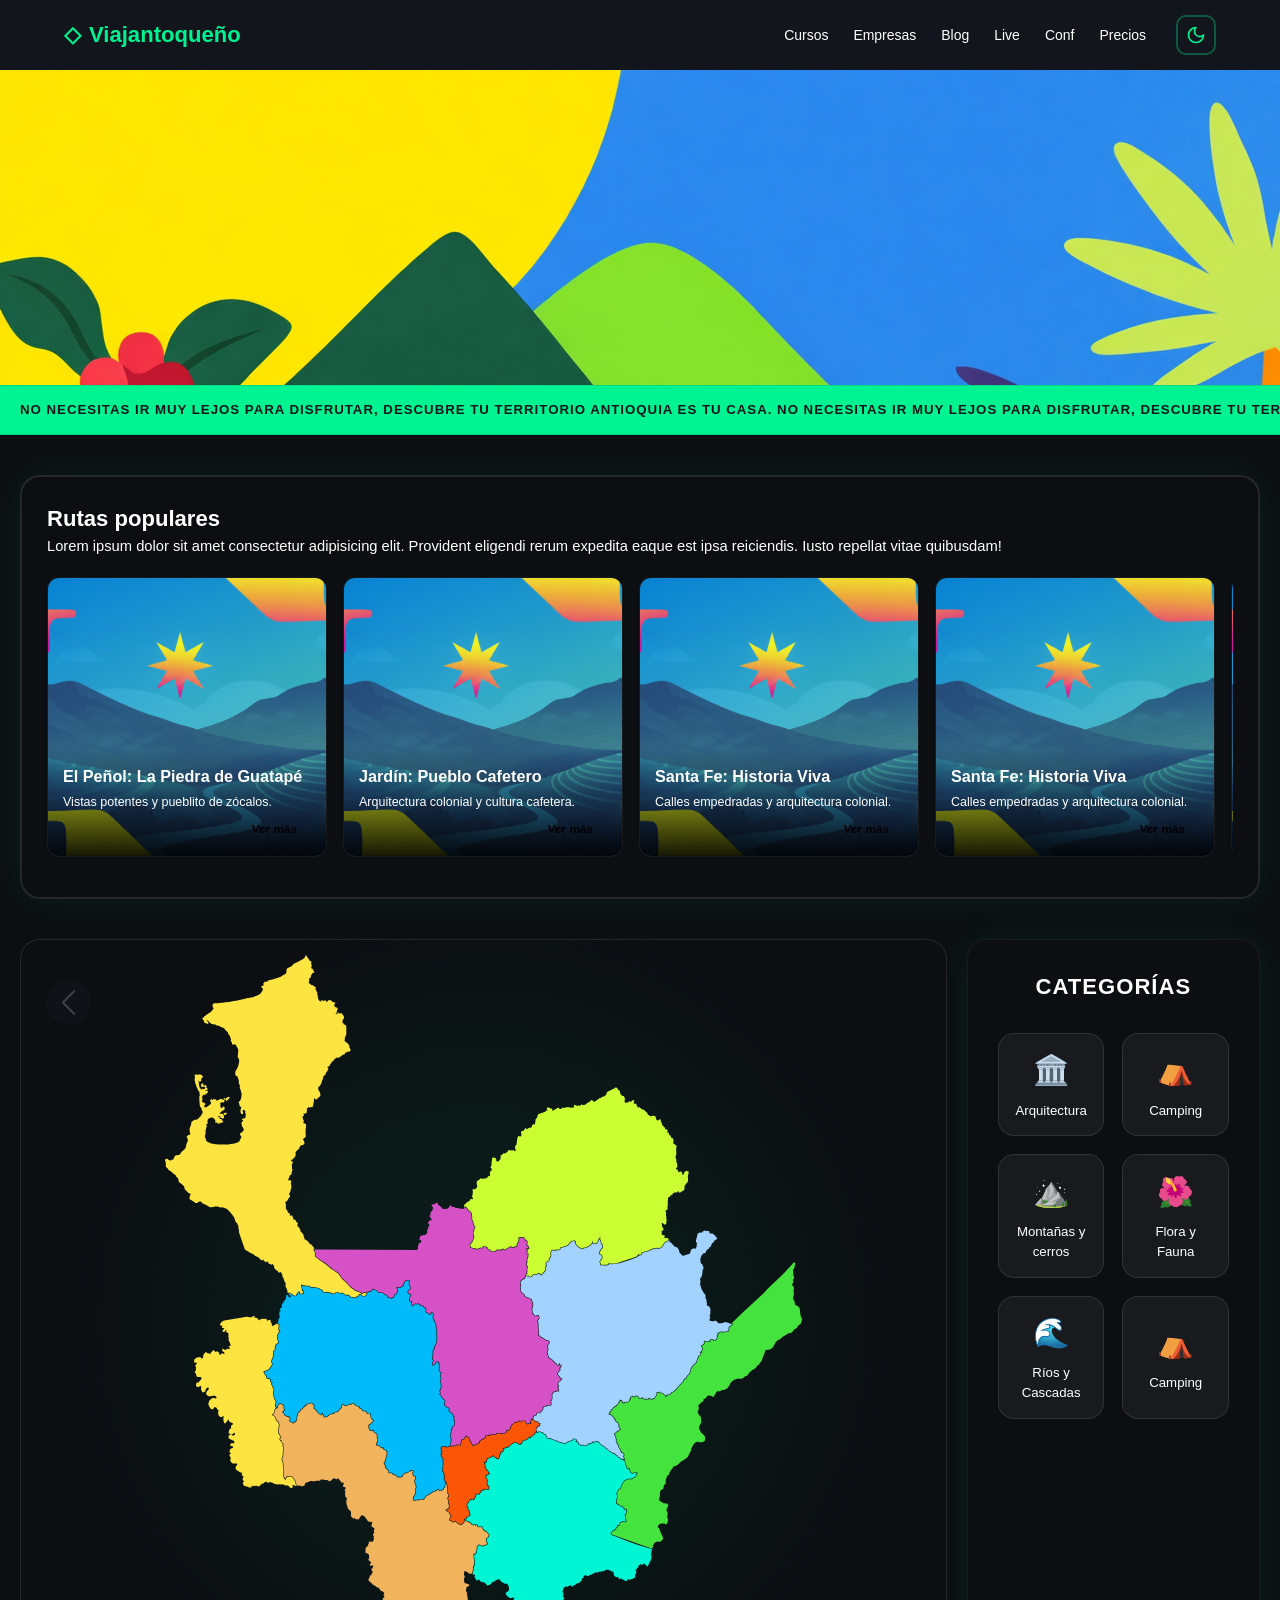
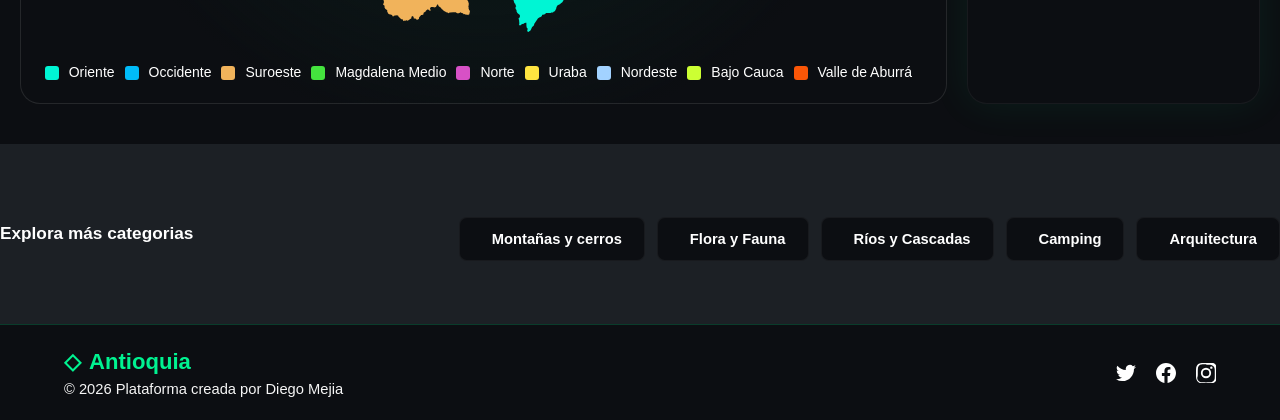
==== commit 68215e46: "feat: implementado light mode optimizado y limpieza de variables CSS" ====
--- a/index.html
+++ b/index.html
@@ -14,12 +14,8 @@
         <div class="header-container">
             <div class="left-section">
                 <div class="logo">
-                    <span class="logo-icon">◇</span> Antioquia
-                </div>
-                <!-- <div class="search-bar">
-                                <span class="search-icon">🔍</span>
-                                <input type="text" placeholder="¿Qué quieres aprender?">
-                            </div> -->
+                    <span class="logo-icon">◇ </span> Viajantoqueño
+                </div>
             </div>
 
             <nav class="nav-links">
@@ -31,9 +27,25 @@
                 <a href="#" class="nav-item">Precios</a>
             </nav>
 
-            <div class="auth-section">
-                <button class="btn-login">Acceder</button>
-            </div>
+            <button id="theme-toggle" class="theme-switch" aria-label="Cambiar tema">
+                <svg class="icon-sun" xmlns="http://www.w3.org/2000/svg" width="20" height="20" viewBox="0 0 24 24"
+                    fill="none" stroke="currentColor" stroke-width="2" stroke-linecap="round" stroke-linejoin="round">
+                    <circle cx="12" cy="12" r="4" />
+                    <path d="M12 2v2" />
+                    <path d="M12 20v2" />
+                    <path d="m4.93 4.93 1.41 1.41" />
+                    <path d="m17.66 17.66 1.41 1.41" />
+                    <path d="M2 12h2" />
+                    <path d="M20 12h2" />
+                    <path d="m6.34 17.66-1.41 1.41" />
+                    <path d="m19.07 4.93-1.41 1.41" />
+                </svg>
+
+                <svg class="icon-moon" xmlns="http://www.w3.org/2000/svg" width="20" height="20" viewBox="0 0 24 24"
+                    fill="none" stroke="currentColor" stroke-width="2" stroke-linecap="round" stroke-linejoin="round">
+                    <path d="M12 3a6 6 0 0 0 9 9 9 9 0 1 1-9-9Z" />
+                </svg>
+            </button>
         </div>
     </header>
 
@@ -48,14 +60,14 @@
                 No necesitas ir muy lejos para disfrutar, Descubre tu territorio Antioquia es tu casa. No necesitas ir
                 muy lejos para disfrutar, Descubre tu territorio Antioquia es tu casa.
             </div>
-             <div class="ticker-item">
+            <div class="ticker-item">
                 No necesitas ir muy lejos para disfrutar, Descubre tu territorio Antioquia es tu casa. No necesitas ir
                 muy lejos para disfrutar, Descubre tu territorio Antioquia es tu casa.
             </div>
         </div>
     </section>
 
-    <section id="map-explorer">
+    <section id="map-explorer" class="light-mode">
 
         <div class="populares">
             <div class="container">
@@ -132,9 +144,9 @@
             <div class="map-viewport">
                 <div class="map-svg">
                     <button onclick="resetMap()" class="back-circle">
-                    <svg viewBox="0 0 24 24" fill="none" stroke="#00f391" stroke-width="3">
-                        <path d="M15 18l-6-6 6-6" stroke-linecap="round" stroke-linejoin="round" />
-                    </svg>
+                        <svg viewBox="0 0 24 24" fill="none" stroke="#00f391" stroke-width="3">
+                            <path d="M15 18l-6-6 6-6" stroke-linecap="round" stroke-linejoin="round" />
+                        </svg>
                     </button>
 
                     <svg xmlns="http://www.w3.org/2000/svg" viewBox="0 0 7315 7776">
@@ -248,7 +260,7 @@
     <section class="trails-explorer">
         <nav class="activity-nav">
             <h1 class="title_categorias">Explora más categorias</h1>
-            
+
             <ul class="activity-list">
                 <li class="activity-item">
                     <a href="#">
--- a/style.css
+++ b/style.css
@@ -1,36 +1,93 @@
 /* ==========================================================================
-   1. CONFIGURACIÓN GLOBAL Y VARIABLES
-   ========================================================================== */
+   1. CONFIGURACIÓN GLOBAL Y VARIABLES 
+   ========================================================================== */
+
+/* modo dark*/
 :root {
-    /* Variables Generales */
-    --bg-body: #1c212c;
-    --bg-card: #12151b;
+    /* Modo Dark (Default) */
+    
+    --bg-body: #0c0e12;
+    --bg-card: #0c0e12;;
+    --bg-panel:  #1c2025;;
     --accent: #00f391;
-    --platzi-green: #00f391;
     --text-main: #ffffff;
-    --text-dim: rgba(255, 255, 255, 0.6);
-    --dark-bg: #121f3d;
-    --white: #ffffff;
-    --text-muted: rgba(255, 255, 255, 0.8);
-
-    /* Variables Mapa */
-    --bg-map: #12151b;
-    --c_oriente: #00f5d4;
-    --c_suroeste: #f1b35b;
-    --c_magdalena: #44e33e;
-    --c_uraba: #fee440;
-    --c_nordeste: #a2d2ff;
-    --c_bajocauca: #ccff33;
-    --c_valleaburra: #fb5607;
-    --c_occidente: #00bbf9;
-    --c_norte: #d751c6;
-
-    /* Variables Rutas Populares */
-    --bg-color: #0d1117;
-    --accent-color: #00ffaa;
-    --text-white: #ffffff;
-    --gray-input: #1f2937;
-}
+    --text-dim: rgba(53, 59, 71, 0.6);
+    --border-ui: rgba(255, 255, 255, 0.1);
+    --shadow-ui: rgba(0, 0, 0, 0.5);
+    --header: #12151b;
+    --footer: #0c0e12;
+    --social: #ffffff;
+    --text-header:#00f391;
+    
+    /* Gradiente Mapa */
+    --map-grad-1: rgba(0, 243, 146, 0.05);
+    --map-grad-2: #0c0e12;
+
+    /* Gradiente vibrante para Dark Mode */
+    --ticker-text: #12151b;
+
+    /* Colores Mapa (Vibrantes para fondo oscuro) */
+    --c_oriente: #00f5d4; --c_suroeste: #f1b35b; --c_magdalena: #44e33e;
+    --c_uraba: #fee440; --c_nordeste: #a2d2ff; --c_bajocauca: #ccff33;
+    --c_valleaburra: #fb5607; --c_occidente: #00bbf9; --c_norte: #d751c6;
+
+ 
+    /* ... tus otras variables ... */
+    --bg-glow-gradient: radial-gradient(
+        circle at center, 
+        rgba(0, 243, 146, 0.056) 30%, 
+        #0c0e12 70%
+    );
+
+    /* ... otras variables ... */
+    
+    /* El color de la sombra (glow) separado para mayor control */
+    --accent-glow-color: rgba(0, 243, 145, 0.08);
+    
+    /* La variable solicitada */
+    --shadow-glow: 0 0 40px var(--accent-glow-color)
+
+    /* ... tus otras variables ... */
+    --bg-toggle: var(--bg-card);
+    --text-toggle: var(--platzi-green);
+    --border-toggle: rgba(0, 243, 145, 0.3);
+}
+
+body.light-mode {
+   
+    /* Gradiente un poco más suave para Light Mode (opcional, o puedes mantener el original) */
+    --ticker-text: #0c0e12;
+    /* Modo Light */
+    --bg-body: #f3f3f3;
+    --bg-card: #ffffff;
+    --bg-panel: #e8e8e8;
+    --accent: #ffdc72; /* Verde más oscuro para contraste en blanco */
+    --text-main: #1c212c;
+    --text-dim: #5c6b84;
+    --border-ui: rgba(0, 0, 0, 0.1);
+    --shadow-ui: rgba(0, 0, 0, 0.05);
+    --footer: #00c562;
+    --header:#00c562;
+    --social: #ffffff;
+    --text-header:#ffffff;
+
+    /* Gradiente Mapa Light */
+    --map-grad-1: #ffffff;
+    --map-grad-2: #d1d9e6;
+    
+ /* Colores Mapa (Vibrantes para fondo oscuro) */
+    --c_oriente: #0ed8bd; --c_suroeste: #f1b35b; --c_magdalena: #44e33e;
+    --c_uraba: #ffe646fb; --c_nordeste: #7daedc; --c_bajocauca: #b1dd2c;
+    --c_valleaburra: #fb5607; --c_occidente: #00bbf9; --c_norte: #d751c6;
+    /* Ajuste del gradiente de fondo para el mapa */
+    --bg-glow-gradient:white;
+
+    /* ... tus otras variables de luz ... */
+    --bg-toggle: #dcffed;
+    --text-toggle: #ffffff;
+    --border-toggle: rgb(255, 255, 255);
+}
+
 
 * {
     margin: 0;
@@ -55,8 +112,8 @@
    2. HEADER
    ========================================================================== */
 .main-header {
-    background-color: #12151b;
-    color: white;
+    background-color: var(--header);
+    color:var(--text-header);
     padding: 15px 5%;
     font-family: 'Inter', sans-serif;
 }
@@ -77,7 +134,7 @@
 }
 
 .logo {
-    color: var(--platzi-green);
+    color: var(--text-header);
     font-weight: bold;
     font-size: 1.5rem;
     display: flex;
@@ -99,30 +156,43 @@
     transition: color 0.2s;
 }
 
-.nav-item:hover {
-    color: var(--platzi-green);
-}
-
-.btn-login {
-    background-color: var(--platzi-green);
-    color: #0c1633;
-    border: none;
-    padding: 10px 24px;
-    border-radius: 8px;
-    font-weight: bold;
+/* Estilo del Botón */
+.theme-switch {
+    background: transparent;
+    border: 2px solid var(--border-toggle);
+    color: var(--text-toggle);
     cursor: pointer;
-    transition: transform 0.2s;
-}
-
-.btn-login:hover {
-    transform: scale(1.05);
+    width: 40px;
+    height: 40px;
+    border-radius: 10px; /* Un toque menos circular, más moderno */
+    display: flex;
+    align-items: center;
+    justify-content: center;
+    transition: all 0.2s ease;
+}
+
+.theme-switch:hover {
+    background: rgba(0, 243, 145, 0.1);
+    border-color: var(--platzi-green);
+}
+
+/* Control de visibilidad de los iconos */
+.theme-switch .icon-sun { display: none; }
+.theme-switch .icon-moon { display: block; }
+
+/* Inversión en Light Mode */
+.light-mode .theme-switch .icon-sun { display: block; }
+.light-mode .theme-switch .icon-moon { display: none; }
+
+/* Aseguramos que el SVG herede el color */
+.theme-switch svg {
+    stroke: currentColor;
 }
 
 /* ==========================================================================
    3. HERO, BANNER & MARQUESINA
    ========================================================================== */
 .hero-banner {
-    background-color: var(--platzi-green);
     background-image: url('assets/banner.png');
     padding: 60px 20px;
     min-height: 315px;
@@ -133,7 +203,7 @@
 .ticker-banner {
     width: 100%;
     height: 50px;
-    background: radial-gradient(circle at right, #7effc3 0%, var(--platzi-green) 60%);
+    background-color: var(--accent);
     overflow: hidden;
     display: flex;
     align-items: center;
@@ -160,13 +230,8 @@
 }
 
 @keyframes ticker {
-    0% {
-        transform: translateX(0);
-    }
-
-    100% {
-        transform: translateX(-100%);
-    }
+    0% { transform: translateX(0); }
+    100% { transform: translateX(-100%); }
 }
 
 /* ==========================================================================
@@ -189,9 +254,7 @@
     display: flex;
     width: 100%;
     max-width: 1300px;
-    /* Un poco más ancho para dar aire */
     height: 85vh;
-    /* Aumentamos de 70vh a 85vh para que el mapa respire verticalmente */
     margin: 0 auto;
 }
 
@@ -200,33 +263,21 @@
     gap: 20px;
     background: var(--bg-map);
     border-radius: 20px;
-    border: 1px solid rgba(0, 243, 145, 0.15);
-    box-shadow: 0 0 40px rgba(0, 243, 145, 0.08);
-    width: 100%;
-    /* Ocupa todo el ancho disponible */
+    border: 1px solid var(--border-ui);
+    box-shadow: var(--shadow-glow);
+    width: 100%;
     height: 100%;
-    /* Ocupa todo el alto disponible */
     min-width: 600px;
-    /* Evita que se haga minúsculo en pantallas medianas */
     object-fit: contain;
-    /* Mantiene la proporción sin deformarse */
     transition: transform 0.3s ease;
     flex: 4;
-    /* Le damos más peso sobre el panel lateral (antes era 4) */
     position: relative;
     display: flex;
     justify-content: center;
     align-items: center;
     overflow: hidden;
-    /* Importante para que el zoom o el mapa grande no se salgan */
     padding-top: 15px;
-    /* Eliminamos el padding para ganar espacio real */
-    /* Crea ese efecto de "foco" central */
-    background: radial-gradient(
-        circle at center, 
-        rgba(0, 243, 146, 0.056) 30%, /* Un toque de verde muy sutil en el centro */
-        #0c0e12 70%                /* Negro profundo hacia los bordes */
-    );
+    background: var(--bg-glow-gradient);
 }
 
 .map-viewport svg {
@@ -234,35 +285,24 @@
     width: 100%;
     height: auto;
     max-height: 90vh;
-    /* filter: drop-shadow(0 0 120px rgba(0, 243, 145, 0.4)); */
-
-}
-
-.map-svg{
+}
+
+.map-svg {
     flex-direction: column;
     gap: 20px;
-    
-    width: 100%;
-    /* Ocupa todo el ancho disponible */
+    width: 100%;
     height: 100%;
-    /* Ocupa todo el alto disponible */
     min-width: 600px;
-    /* Evita que se haga minúsculo en pantallas medianas */
     object-fit: contain;
-    /* Mantiene la proporción sin deformarse */
     transition: transform 0.3s ease;
     flex: 4;
-    /* Le damos más peso sobre el panel lateral (antes era 4) */
     position: relative;
     display: flex;
     justify-content: center;
     align-items: center;
     overflow: hidden;
-    /* Importante para que el zoom o el mapa grande no se salgan */
-
-}
-
-/* El contenedor debe permitir que el SVG mande en su tamaño interno */
+}
+
 #map-container {
     width: 100%; 
     height: 100%;
@@ -273,80 +313,42 @@
     box-sizing: border-box;
 }
 
-/* Esta es la regla maestra para que todos los mapas se vean proporcionales */
 #map-container svg {
-    /* En lugar de un ancho fijo, limitamos cuánto puede crecer */
     width: auto;
     height: auto;
-    
-    /* Se ajusta al 50% del ancho de la pantalla o al 70% del alto, 
-       lo que sea que se alcance primero. Esto evita que "exploten" en tamaño */
     max-width: 50vw; 
     max-height: 70vh;
-    
     display: block;
     margin: auto;
     filter: drop-shadow(0 15px 35px rgba(0,0,0,0.2));
     transition: all 0.3s ease;
 }
 
-
-/* Colores de las Regiones del SVG */
-.fil0 {
-    fill: var(--c_oriente);
-}
-
-.fil1 {
-    fill: var(--c_suroeste);
-}
-
-.fil2 {
-    fill: var(--c_magdalena);
-}
-
-.fil3 {
-    fill: var(--c_uraba);
-}
-
-.fil4 {
-    fill: var(--c_nordeste);
-}
-
-.fil5 {
-    fill: var(--c_bajocauca);
-}
-
-.fil6 {
-    fill: var(--c_valleaburra);
-}
-
-.fil7 {
-    fill: var(--c_occidente);
-}
-
-.fil8 {
-    fill: var(--c_norte);
-}
-
-/* 1. Definición base para los elementos del mapa */
+.fil0 { fill: var(--c_oriente); }
+.fil1 { fill: var(--c_suroeste); }
+.fil2 { fill: var(--c_magdalena); }
+.fil3 { fill: var(--c_uraba); }
+.fil4 { fill: var(--c_nordeste); }
+.fil5 { fill: var(--c_bajocauca); }
+.fil6 { fill: var(--c_valleaburra); }
+.fil7 { fill: var(--c_occidente); }
+.fil8 { fill: var(--c_norte); }
+
 .map-svg svg path, 
 .map-svg svg polygon,
 #map-container svg path,
 #map-container svg polygon {
     cursor: pointer;
     transition: all 0.3s cubic-bezier(0.4, 0, 0.2, 1);
-    stroke-width: 1px; /* Ajusta según la escala de tu SVG */
-    stroke: rgba(255, 255, 255, 0.2); /* Un borde sutil */
-}
-
-/* 2. Efecto HOVER */
+    stroke-width: 1px;
+    stroke: rgba(255, 255, 255, 0.2);
+}
+
 #map-container svg path:hover,
 #map-container svg polygon:hover {
-    fill: #00f391 !important; /* El verde neón de tu marca */
+    fill: #00f391 !important;
     filter: drop-shadow(0 0 15px rgba(0, 243, 145, 0.8));
 }
-
-
 
 /* ==========================================================================
    5. ASIDE & CATEGORÍAS
@@ -356,7 +358,7 @@
     padding: 30px;
     display: flex;
     flex-direction: column;
-    background: #0c0e12;
+    background: var(--bg-card);
     border-radius: 20px;
     border: 1px solid rgba(255, 255, 255, 0.05);
     box-shadow: 0 0 40px rgba(0, 243, 145, 0.08);
@@ -369,7 +371,7 @@
     margin-bottom: 2rem;
     text-transform: uppercase;
     letter-spacing: 1px;
-    color: #e0e0e0;
+    color: var(--text-main);
 }
 
 .categories-grid {
@@ -380,7 +382,7 @@
 
 .category-card {
     background: rgba(255, 255, 255, 0.05);
-    border: 1px solid rgba(255, 255, 255, 0.1);
+    border: 1px solid var(--border-ui);
     border-radius: 16px;
     padding: 1rem;
     display: flex;
@@ -407,7 +409,7 @@
 .category-card h3 {
     font-size: 0.9rem;
     font-weight: 500;
-    color: #ccc;
+    color: var(--text-main);
 }
 
 /* ==========================================================================
@@ -418,40 +420,30 @@
     max-width: 1300px;
     margin: 0 auto;
     padding: 25px;
-    background: #0c0e12;
-    border: 1px solid rgba(0, 243, 145, 0.15);
+    background: var(--bg-card);
+    border: 2px solid var(--border-ui);
     box-shadow: 0 0 40px rgba(0, 243, 145, 0.08);
     border-radius: 20px;
     display: flex;
     flex-direction: column;
     gap: 20px;
+    color: var(--text-main);    
 }
 
 .destinos-grid {
     display: flex;
-    /* Cambiamos de grid a flex para control lineal */
     gap: 16px;
     width: 100%;
     overflow-x: auto;
-    /* Habilita el scroll horizontal */
     padding-bottom: 15px;
-    /* Espacio para que la sombra de la card no se corte */
     scroll-snap-type: x mandatory;
-    /* Opcional: para que las cards "ajusten" al deslizar */
-
-    /* Ocultar scrollbar en navegadores modernos si lo deseas */
     scrollbar-width: thin;
     -webkit-overflow-scrolling: touch;
-    /* Suavidad en iOS */
 }
 
 .card {
     flex: 0 0 280px;
-    /* NO permite que se encojan, base fija de 280px */
     scroll-snap-align: start;
-    /* Alineación del ajuste de scroll */
-
-    /* Mantén el resto de tus estilos de .card igual */
     position: relative;
     border-radius: 12px;
     overflow: hidden;
@@ -568,11 +560,10 @@
     height: 14px;
     background-color: var(--region-color);
     border-radius: 3px;
-    /* box-shadow: 0 0 10px var(--region-color); */
 }
 
 .region-name {
-    color: rgba(255, 255, 255, 0.85);
+    color: var(--text-main);
     font-size: 0.95rem;
     font-weight: 500;
 }
@@ -581,29 +572,35 @@
    8. TRAILS EXPLORER & FOOTER
    ========================================================================== */
 .trails-explorer {
-    /* background-image: url('/asets/11.png'); */
-    /* background: radial-gradient(circle at right, #7effc3 0%, var(--platzi-green) 60%); */
-    min-height: 200px;
-    display: flex;
-    justify-content: center;
+    color: var(--text-main);
+    min-height: 180px;
+    display: flex;
+    justify-content:center;
     align-items: center;
     position: relative;
     width: 100%;
+
     overflow: hidden;
-}
+    background-color: var(--bg-panel);
+}
+
 .activity-nav {
+    width: 100%;
+    max-width: 1300px;
     gap: 20px;
     display: flex;
+    justify-content:space-between;
     align-items: center;
     flex-direction: row;
 }
 
 .activity-list {
     display: flex;
+    align-items: center;
     justify-content: center;
     gap: 12px;
     list-style: none;
-    padding: 10px;
+    padding: 10px 0 0 0;
     overflow-x: auto;
 }
 
@@ -612,20 +609,20 @@
     align-items: center;
     gap: 10px;
     padding: 10px 22px;
-    color: var(--text-dim);
+    color: var(--text-main);
     text-decoration: none;
     font-weight: 600;
     border-radius: 8px;
     background: var(--bg-card);
-    border: 2px solid rgba(255, 255, 255, 0.05);
+    border: 1px solid rgba(255, 255, 255, 0.05);
     transition: all 0.2s cubic-bezier(0.4, 0, 0.2, 1);
     white-space: nowrap;
 }
 
 .activity-item a:hover {
-    color: #0c0e12;
+    color: #eaeaea;
     background: rgba(0, 243, 145, 0.05);
-    border-color: #0c0e12;
+    border-color: rgb(177, 187, 214);
     transform: translateY(-2px);
 }
 
@@ -642,7 +639,7 @@
 }
 
 .main-footer {
-    background-color: #0c0e12;
+    background-color: var(--footer);
     padding: 20px 5%;
     border-top: 1px solid rgba(0, 243, 145, 0.2);
 }
@@ -656,7 +653,7 @@
 }
 
 .social-link {
-    color: rgba(255, 255, 255, 0.6);
+    color: var(--social );
     transition: all 0.3s ease;
     display: flex;
     align-items: center;
@@ -677,9 +674,7 @@
    9. RESPONSIVIDAD (MEDIA QUERIES)
    ========================================================================== */
 @media (max-width: 1024px) {
-
-    .nav-links,
-    .search-bar {
+    .nav-links {
         display: none;
     }
 
@@ -701,4 +696,6 @@
         gap: 30px;
         text-align: center;
     }
-}+}
+
+
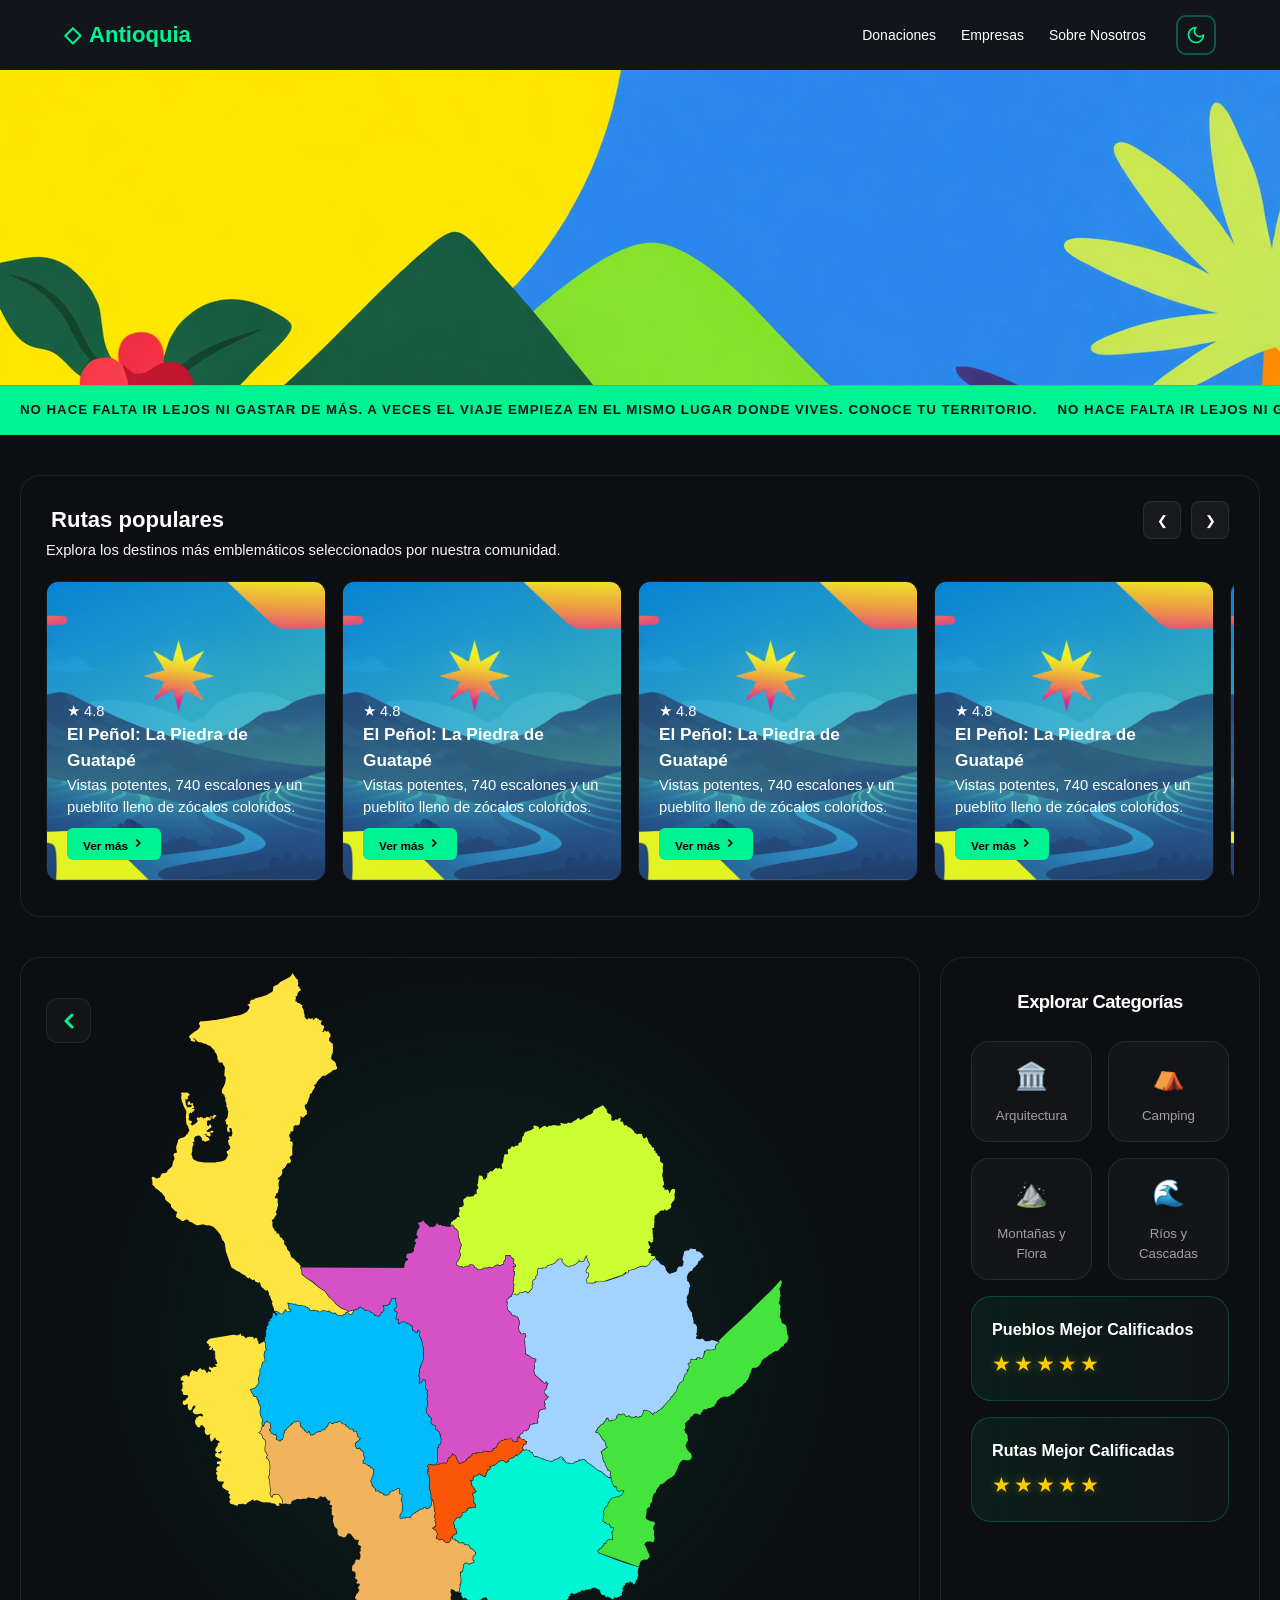
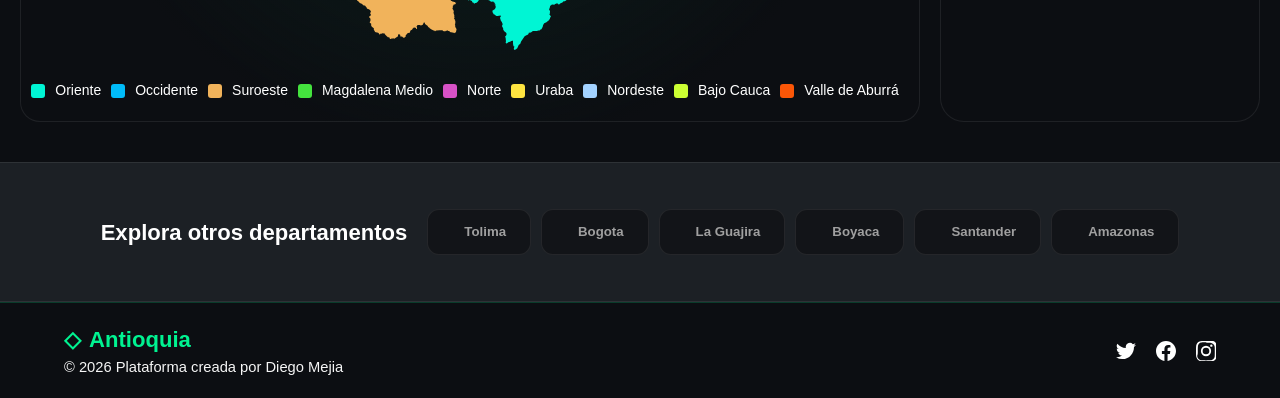
==== commit f2771619: "Se continua con la actualizacion y desarrollo de la interface, ajustanto elementos" ====
--- a/index.html
+++ b/index.html
@@ -9,22 +9,18 @@
 </head>
 
 <body>
-
     <header class="main-header">
         <div class="header-container">
             <div class="left-section">
                 <div class="logo">
-                    <span class="logo-icon">◇ </span> Viajantoqueño
+                    <span class="logo-icon">◇ </span> Antioquia
                 </div>
             </div>
 
             <nav class="nav-links">
-                <a href="#" class="nav-item">Cursos</a>
+                <a href="#" class="nav-item">Donaciones</a>
                 <a href="#" class="nav-item">Empresas</a>
-                <a href="#" class="nav-item">Blog</a>
-                <a href="#" class="nav-item">Live</a>
-                <a href="#" class="nav-item">Conf</a>
-                <a href="#" class="nav-item">Precios</a>
+                <a href="#" class="nav-item">Sobre Nosotros</a>
             </nav>
 
             <button id="theme-toggle" class="theme-switch" aria-label="Cambiar tema">
@@ -57,94 +53,157 @@
     <section class="ticker-banner">
         <div class="ticker-wrapper">
             <div class="ticker-item">
-                No necesitas ir muy lejos para disfrutar, Descubre tu territorio Antioquia es tu casa. No necesitas ir
-                muy lejos para disfrutar, Descubre tu territorio Antioquia es tu casa.
+                No hace falta ir lejos ni gastar de más.   A veces el viaje empieza en el mismo lugar donde vives.   Conoce
+                tu territorio.
             </div>
             <div class="ticker-item">
-                No necesitas ir muy lejos para disfrutar, Descubre tu territorio Antioquia es tu casa. No necesitas ir
-                muy lejos para disfrutar, Descubre tu territorio Antioquia es tu casa.
+                No hace falta ir lejos ni gastar de más.   A veces el viaje empieza en el mismo lugar donde vives.   Conoce
+                tu territorio.
             </div>
         </div>
     </section>
 
     <section id="map-explorer" class="light-mode">
 
-        <div class="populares">
+        <section class="populares">
             <div class="container">
-                <h1 class="title">
-                    Rutas populares
-                </h1>
-                <div class="pricing-container">
-                    <p class="savings">
-                        Lorem ipsum dolor sit amet consectetur adipisicing elit. Provident eligendi rerum expedita eaque
-                        est ipsa reiciendis. Iusto repellat vitae quibusdam!
-                    </p>
-                </div>
-            </div>
-
-            <div class="destinos-grid">
-                <article class="card">
-                    <img src="./assets/3.png" alt="El Peñol">
-                    <div class="card-content">
-                        <h3>El Peñol: La Piedra de Guatapé</h3>
-                        <p>Vistas potentes y pueblito de zócalos.</p>
-                        <button class="btn-card">Ver más</button>
-                    </div>
-                </article>
-
-                <article class="card">
-                    <img src="./assets/3.png" alt="Jardín">
-                    <div class="card-content">
-                        <h3>Jardín: Pueblo Cafetero</h3>
-                        <p>Arquitectura colonial y cultura cafetera.</p>
-                        <button class="btn-card">Ver más</button>
-                    </div>
-                </article>
-
-                <article class="card">
-                    <img src="./assets/3.png" alt="Santa Fe">
-                    <div class="card-content">
-                        <h3>Santa Fe: Historia Viva</h3>
-                        <p>Calles empedradas y arquitectura colonial.</p>
-                        <button class="btn-card">Ver más</button>
-                    </div>
-                </article>
-
-                <article class="card">
-                    <img src="./assets/3.png" alt="Santa Fe">
-                    <div class="card-content">
-                        <h3>Santa Fe: Historia Viva</h3>
-                        <p>Calles empedradas y arquitectura colonial.</p>
-                        <button class="btn-card">Ver más</button>
-                    </div>
-                </article>
-
-                <article class="card">
-                    <img src="./assets/3.png" alt="Santa Fe">
-                    <div class="card-content">
-                        <h3>Santa Fe: Historia Viva</h3>
-                        <p>Calles empedradas y arquitectura colonial.</p>
-                        <button class="btn-card">Ver más</button>
-                    </div>
-                </article>
-
-                <article class="card">
-                    <img src="./assets/3.png" alt="Santa Fe">
-                    <div class="card-content">
-                        <h3>Santa Fe: Historia Viva</h3>
-                        <p>Calles empedradas y arquitectura colonial.</p>
-                        <button class="btn-card">Ver más</button>
-                    </div>
-                </article>
-            </div>
-        </div>
+                <div class="header-populares">
+                    <h2 class="title">Rutas populares</h2>
+                    <div class="nav-arrows">
+                        <button class="arrow-btn prev" onclick="scrollGrid(-1)">❮</button>
+                        <button class="arrow-btn next" onclick="scrollGrid(1)">❯</button>
+                    </div>
+                </div>
+                <p class="savings">Explora los destinos más emblemáticos seleccionados por nuestra comunidad.</p>
+            </div>
+
+            <div class="grid-wrapper">
+                <div class="destinos-grid" id="destinosGrid">
+                    <article class="card">
+                        <img src="./assets/3.png" alt="El Peñol: La Piedra de Guatapé" loading="lazy">
+                        <div class="card-content">
+                            <div class="card-header">
+                                <div class="rating">
+                                    <span class="star">★</span>
+                                    <span>4.8</span>
+                                </div>
+                            </div>
+                            <h3 class="card-title">El Peñol: La Piedra de Guatapé</h3>
+                            <p class="card-description">Vistas potentes, 740 escalones y un pueblito lleno de zócalos
+                                coloridos.</p>
+                            <div class="card-footer">
+                                <button class="btn-card" aria-label="Ver detalles de El Peñol">
+                                    Ver más
+                                    <svg width="14" height="14" viewBox="0 0 24 24" fill="none" stroke="currentColor"
+                                        stroke-width="3">
+                                        <path d="M9 18l6-6-6-6"></path>
+                                    </svg>
+                                </button>
+                            </div>
+                        </div>
+                    </article>
+                    <article class="card">
+                        <img src="./assets/3.png" alt="El Peñol: La Piedra de Guatapé" loading="lazy">
+                        <div class="card-content">
+                            <div class="card-header">
+                                <div class="rating">
+                                    <span class="star">★</span>
+                                    <span>4.8</span>
+                                </div>
+                            </div>
+                            <h3 class="card-title">El Peñol: La Piedra de Guatapé</h3>
+                            <p class="card-description">Vistas potentes, 740 escalones y un pueblito lleno de zócalos
+                                coloridos.</p>
+                            <div class="card-footer">
+                                <button class="btn-card" aria-label="Ver detalles de El Peñol">
+                                    Ver más
+                                    <svg width="14" height="14" viewBox="0 0 24 24" fill="none" stroke="currentColor"
+                                        stroke-width="3">
+                                        <path d="M9 18l6-6-6-6"></path>
+                                    </svg>
+                                </button>
+                            </div>
+                        </div>
+                    </article>
+                    <article class="card">
+                        <img src="./assets/3.png" alt="El Peñol: La Piedra de Guatapé" loading="lazy">
+                        <div class="card-content">
+                            <div class="card-header">
+                                <div class="rating">
+                                    <span class="star">★</span>
+                                    <span>4.8</span>
+                                </div>
+                            </div>
+                            <h3 class="card-title">El Peñol: La Piedra de Guatapé</h3>
+                            <p class="card-description">Vistas potentes, 740 escalones y un pueblito lleno de zócalos
+                                coloridos.</p>
+                            <div class="card-footer">
+                                <button class="btn-card" aria-label="Ver detalles de El Peñol">
+                                    Ver más
+                                    <svg width="14" height="14" viewBox="0 0 24 24" fill="none" stroke="currentColor"
+                                        stroke-width="3">
+                                        <path d="M9 18l6-6-6-6"></path>
+                                    </svg>
+                                </button>
+                            </div>
+                        </div>
+                    </article>
+                    <article class="card">
+                        <img src="./assets/3.png" alt="El Peñol: La Piedra de Guatapé" loading="lazy">
+                        <div class="card-content">
+                            <div class="card-header">
+                                <div class="rating">
+                                    <span class="star">★</span>
+                                    <span>4.8</span>
+                                </div>
+                            </div>
+                            <h3 class="card-title">El Peñol: La Piedra de Guatapé</h3>
+                            <p class="card-description">Vistas potentes, 740 escalones y un pueblito lleno de zócalos
+                                coloridos.</p>
+                            <div class="card-footer">
+                                <button class="btn-card" aria-label="Ver detalles de El Peñol">
+                                    Ver más
+                                    <svg width="14" height="14" viewBox="0 0 24 24" fill="none" stroke="currentColor"
+                                        stroke-width="3">
+                                        <path d="M9 18l6-6-6-6"></path>
+                                    </svg>
+                                </button>
+                            </div>
+                        </div>
+                    </article>
+                    <article class="card">
+                        <img src="./assets/3.png" alt="El Peñol: La Piedra de Guatapé" loading="lazy">
+                        <div class="card-content">
+                            <div class="card-header">
+                                <div class="rating">
+                                    <span class="star">★</span>
+                                    <span>4.8</span>
+                                </div>
+                            </div>
+                            <h3 class="card-title">El Peñol: La Piedra de Guatapé</h3>
+                            <p class="card-description">Vistas potentes, 740 escalones y un pueblito lleno de zócalos
+                                coloridos.</p>
+                            <div class="card-footer">
+                                <button class="btn-card" aria-label="Ver detalles de El Peñol">
+                                    Ver más
+                                    <svg width="14" height="14" viewBox="0 0 24 24" fill="none" stroke="currentColor"
+                                        stroke-width="3">
+                                        <path d="M9 18l6-6-6-6"></path>
+                                    </svg>
+                                </button>
+                            </div>
+                        </div>
+                    </article>
+                </div>
+            </div>
+        </section>
 
         <div class="explorer-wrapper">
 
             <div class="map-viewport">
                 <div class="map-svg">
-                    <button onclick="resetMap()" class="back-circle">
-                        <svg viewBox="0 0 24 24" fill="none" stroke="#00f391" stroke-width="3">
+                    <button onclick="resetMap()" class="back-circle" aria-label="Volver">
+                        <svg viewBox="0 0 24 24">
                             <path d="M15 18l-6-6 6-6" stroke-linecap="round" stroke-linejoin="round" />
                         </svg>
                     </button>
@@ -217,49 +276,47 @@
             </div>
 
             <aside class="subregiones-panel">
-                <div class="categories-panel">
-                    <h2 class="panel-title">Categorías</h2>
-
-                    <div class="categories-grid">
-                        <div class="category-card">
-                            <span class="category-icon">🏛️</span>
-                            <h3>Arquitectura</h3>
-                        </div>
-
-                        <div class="category-card">
-                            <span class="category-icon">⛺</span>
-                            <h3>Camping</h3>
-                        </div>
-
-                        <div class="category-card">
-                            <span class="category-icon">⛰️</span>
-                            <h3>Montañas y cerros</h3>
-                        </div>
-
-                        <div class="category-card">
-                            <span class="category-icon">🌺</span>
-                            <h3>Flora y Fauna</h3>
-                        </div>
-
-                        <div class="category-card">
-                            <span class="category-icon">🌊</span>
-                            <h3>Ríos y Cascadas</h3>
-                        </div>
-
-                        <div class="category-card">
-                            <span class="category-icon">⛺</span>
-                            <h3>Camping</h3>
+                <h2 class="panel-title">Explorar Categorías</h2>
+
+                <div class="categories-grid">
+                    <div class="category-card">
+                        <div class="icon-wrapper">🏛️</div>
+                        <h3>Arquitectura</h3>
+                    </div>
+                    <div class="category-card">
+                        <div class="icon-wrapper">⛺</div>
+                        <h3>Camping</h3>
+                    </div>
+                    <div class="category-card">
+                        <div class="icon-wrapper">⛰️</div>
+                        <h3>Montañas y Flora</h3>
+                    </div>
+                    <div class="category-card">
+                        <div class="icon-wrapper">🌊</div>
+                        <h3>Ríos y Cascadas</h3>
+                    </div>
+
+                    <div class="featured-card">
+                        <div class="featured-content">
+                            <h3>Pueblos Mejor Calificados</h3>
+                            <div class="stars">★★★★★</div>
+                        </div>
+                    </div>
+
+                    <div class="featured-card">
+                        <div class="featured-content">
+                            <h3>Rutas Mejor Calificadas</h3>
+                            <div class="stars">★★★★★</div>
                         </div>
                     </div>
                 </div>
             </aside>
-
         </div>
     </section>
 
     <section class="trails-explorer">
         <nav class="activity-nav">
-            <h1 class="title_categorias">Explora más categorias</h1>
+            <h1 class="title_categorias">Explora otros departamentos</h1>
 
             <ul class="activity-list">
                 <li class="activity-item">
@@ -267,7 +324,7 @@
                         <svg class="icon" viewBox="0 0 24 24" fill="none" stroke="currentColor" stroke-width="2">
                             <path d="M17 18l-5-5-5 5M17 11l-5-5-5 5" />
                         </svg>
-                        Montañas y cerros
+                        Tolima
                     </a>
                 </li>
                 <li class="activity-item">
@@ -276,7 +333,7 @@
                             <path
                                 d="M12 2l3.09 6.26L22 9.27l-5 4.87 1.18 6.88L12 17.77l-6.18 3.25L7 14.14 2 9.27l6.91-1.01L12 2z" />
                         </svg>
-                        Flora y Fauna
+                        Bogota
                     </a>
                 </li>
                 <li class="activity-item">
@@ -289,7 +346,7 @@
                             <path
                                 d="M2 18c.6.5 1.2 1 2.5 1 2.5 0 2.5-2 5-2 2.5 0 2.5 2 5 2 2.5 0 2.5-2 5-2 1.3 0 1.9.5 2.5 1" />
                         </svg>
-                        Ríos y Cascadas
+                        La Guajira
                     </a>
                 </li>
                 <li class="activity-item">
@@ -298,7 +355,7 @@
                             <path d="M19 20H5a2 2 0 01-2-2V6a2 2 0 012-2h10l4 4v12a2 2 0 01-2 2z" />
                             <path d="M7 20v-5a2 2 0 012-2h6a2 2 0 012 2v5" />
                         </svg>
-                        Camping
+                        Boyaca
                     </a>
                 </li>
                 <li class="activity-item">
@@ -307,7 +364,16 @@
                             <path d="M19 20H5a2 2 0 01-2-2V6a2 2 0 012-2h10l4 4v12a2 2 0 01-2 2z" />
                             <path d="M7 20v-5a2 2 0 012-2h6a2 2 0 012 2v5" />
                         </svg>
-                        Arquitectura
+                        Santander
+                    </a>
+                </li>
+                <li class="activity-item">
+                    <a href="#">
+                        <svg class="icon" viewBox="0 0 24 24" fill="none" stroke="currentColor" stroke-width="2">
+                            <path d="M19 20H5a2 2 0 01-2-2V6a2 2 0 012-2h10l4 4v12a2 2 0 01-2 2z" />
+                            <path d="M7 20v-5a2 2 0 012-2h6a2 2 0 012 2v5" />
+                        </svg>
+                        Amazonas
                     </a>
                 </li>
             </ul>
--- a/style.css
+++ b/style.css
@@ -5,7 +5,6 @@
 /* modo dark*/
 :root {
     /* Modo Dark (Default) */
-    
     --bg-body: #0c0e12;
     --bg-card: #0c0e12;;
     --bg-panel:  #1c2025;;
@@ -31,7 +30,6 @@
     --c_uraba: #fee440; --c_nordeste: #a2d2ff; --c_bajocauca: #ccff33;
     --c_valleaburra: #fb5607; --c_occidente: #00bbf9; --c_norte: #d751c6;
 
- 
     /* ... tus otras variables ... */
     --bg-glow-gradient: radial-gradient(
         circle at center, 
@@ -48,13 +46,20 @@
     --shadow-glow: 0 0 40px var(--accent-glow-color)
 
     /* ... tus otras variables ... */
-    --bg-toggle: var(--bg-card);
+    --bg-toggle: var(var(--accent));
     --text-toggle: var(--platzi-green);
     --border-toggle: rgba(0, 243, 145, 0.3);
+
+
+    /*variables otros departametos*/
+    --bg-card: #121418;
+    --border-ui: rgba(255, 255, 255, 0.08);
+    --accent-color: #00f391;
+    --text-main: #ffffff;
+    --text-muted: #a0a0a0;
 }
 
 body.light-mode {
-   
     /* Gradiente un poco más suave para Light Mode (opcional, o puedes mantener el original) */
     --ticker-text: #0c0e12;
     /* Modo Light */
@@ -88,7 +93,6 @@
     --border-toggle: rgb(255, 255, 255);
 }
 
-
 * {
     margin: 0;
     padding: 0;
@@ -119,7 +123,7 @@
 }
 
 .header-container {
-    max-width: 1300px;
+    max-width: 1400px;
     margin: 0 auto;
     display: flex;
     align-items: center;
@@ -351,116 +355,210 @@
 }
 
 /* ==========================================================================
-   5. ASIDE & CATEGORÍAS
+   5. ASIDE & CATEGORÍAS (FIXED)
    ========================================================================== */
+
+/* Sección 5 Corregida */
 .subregiones-panel {
-    flex: 1;
+    flex: 1; /* Permite que crezca proporcionalmente en el wrapper */
+    min-width: 320px;
+    max-width: 420px;
     padding: 30px;
+    background: var(--bg-body);
+    border-radius: 24px;
+    border: 1px solid var(--border-ui);
     display: flex;
     flex-direction: column;
-    background: var(--bg-card);
-    border-radius: 20px;
-    border: 1px solid rgba(255, 255, 255, 0.05);
-    box-shadow: 0 0 40px rgba(0, 243, 145, 0.08);
+    gap: 10px;
+    box-shadow: var(--shadow-ui);
+    
+    /* EL SECRETO DEL ESPACIO FINAL: */
+    height: 100%; 
+    justify-content: flex-start;
+    overflow-y: auto; 
 }
 
 .panel-title {
     text-align: center;
-    font-size: 1.5rem;
+    font-size: 1.25rem;
     font-weight: 700;
-    margin-bottom: 2rem;
-    text-transform: uppercase;
-    letter-spacing: 1px;
+    margin-bottom: 15px;
     color: var(--text-main);
+    letter-spacing: -0.5px;
 }
 
 .categories-grid {
     display: grid;
     grid-template-columns: repeat(2, 1fr);
-    gap: 18px;
-}
-
+    gap: 16px;
+    width: 100%;
+}
+
+/* Tarjetas de Categoría */
 .category-card {
-    background: rgba(255, 255, 255, 0.05);
+    text-align: center;
+    background: rgba(255, 255, 255, 0.03);
     border: 1px solid var(--border-ui);
-    border-radius: 16px;
-    padding: 1rem;
+    border-radius: 18px;
+    padding: 15px 15px;
     display: flex;
     flex-direction: column;
     align-items: center;
-    justify-content: center;
-    transition: all 0.3s cubic-bezier(0.25, 0.8, 0.25, 1);
-    cursor: pointer;
-    text-align: center;
-}
-
-.category-card:hover {
-    background: rgba(255, 255, 255, 0.1);
-    transform: translateY(-5px);
-    border-color: var(--accent-color);
-    box-shadow: 0 10px 20px rgba(0, 0, 0, 0.3);
-}
-
-.category-icon {
-    font-size: 2rem;
-    margin-bottom: 8px;
+    gap: 10px;
+    transition: all 0.3s cubic-bezier(0.4, 0, 0.2, 1);
+}
+
+.category-card .icon-wrapper {
+    font-size: 1.8rem;
+    filter: drop-shadow(0 4px 8px rgba(0,0,0,0.3));
 }
 
 .category-card h3 {
     font-size: 0.9rem;
     font-weight: 500;
+    color: var(--text-muted);
+    margin: 0;
+}
+
+/* Tarjetas Destacadas (Featured) */
+.featured-card {
+    grid-column: span 2; /* Más estable que 1 / -1 */
+    background: linear-gradient(90deg, rgba(0, 243, 145, 0.08) 0%, rgba(255, 255, 255, 0.02) 100%);
+    border: 1px solid rgba(0, 243, 145, 0.2);
+    border-radius: 20px;
+    padding: 20px;
+    transition: all 0.3s ease;
+}
+
+.badge {
+    font-size: 0.65rem;
+    text-transform: uppercase;
+    letter-spacing: 1px;
+    color: var(--accent-color);
+    font-weight: 800;
+    margin-bottom: 8px;
+    display: block;
+}
+
+.featured-card h3 {
+    font-size: 1.1rem;
+    margin: 0 0 8px 0;
     color: var(--text-main);
 }
 
+/* Efectos de Hover */
+.category-card:hover {
+    background: rgba(255, 255, 255, 0.08);
+    border-color: var(--accent-color);
+    transform: translateY(-5px);
+}
+
+.category-card:hover h3 {
+    color: var(--text-main);
+}
+
+.featured-card:hover {
+    border-color: var(--accent-color);
+    background: rgba(0, 243, 145, 0.08);
+    transform: scale(1.02);
+}
+
+.stars {
+    color: #ffcc00;
+    font-size: 1.4rem;
+    letter-spacing: 3px;
+    filter: drop-shadow(0 0 5px rgba(255, 204, 0, 0.3));
+}
+
 /* ==========================================================================
-   6. RUTAS POPULARES & CARDS
+   6. RUTAS POPULARES & CARDS (FIXED & NAV)
    ========================================================================== */
 .populares {
     width: 100%;
     max-width: 1300px;
-    margin: 0 auto;
     padding: 25px;
-    background: var(--bg-card);
-    border: 2px solid var(--border-ui);
-    box-shadow: 0 0 40px rgba(0, 243, 145, 0.08);
+    background: var(--bg-body); /* Mantenemos tu fondo de panel original */
+    border: 1px solid var(--border-ui);
+    /* box-shadow: 0 0 40px rgba(0, 243, 145, 0.08); */
     border-radius: 20px;
     display: flex;
     flex-direction: column;
     gap: 20px;
-    color: var(--text-main);    
-}
-
+}
+
+/* Header para contener Título y Flechas en la misma línea */
+.header-populares {
+    display: flex;
+    justify-content: space-between;
+    align-items: center;
+    padding: 0 5px;
+}
+
+.header-populares .title {
+    color: var(--text-main);
+    font-size: 1.5rem;
+    margin: 0;
+}
+
+/* Contenedor de Flechas */
+.nav-arrows {
+    display: flex;
+    gap: 10px;
+}
+
+.arrow-btn {
+    background: rgba(255, 255, 255, 0.05);
+    border: 1px solid var(--border-ui);
+    color: var(--text-main);
+    width: 38px;
+    height: 38px;
+    border-radius: 8px;
+    cursor: pointer;
+    display: flex;
+    align-items: center;
+    justify-content: center;
+    transition: all 0.3s ease;
+}
+
+.arrow-btn:hover {
+    background: var(--accent);
+    color: #000;
+    border-color: var(--accent);
+}
+
+/* Grid con Scroll oculto pero funcional para el JS */
 .destinos-grid {
     display: flex;
     gap: 16px;
     width: 100%;
     overflow-x: auto;
-    padding-bottom: 15px;
+    padding-bottom: 10px;
     scroll-snap-type: x mandatory;
-    scrollbar-width: thin;
-    -webkit-overflow-scrolling: touch;
-}
-
+    scroll-behavior: smooth; /* Vital para que el salto de la flecha sea fluido */
+    scrollbar-width: none; /* Oculta en Firefox */
+}
+
+.destinos-grid::-webkit-scrollbar {
+    display: none; /* Oculta en Chrome/Safari */
+}
+
+/* Tarjeta: Asegurando que la imagen no desaparezca */
 .card {
     flex: 0 0 280px;
     scroll-snap-align: start;
     position: relative;
     border-radius: 12px;
     overflow: hidden;
-    height: 280px;
+    height: 300px; /* Un poco más de aire que antes */
     transition: all 0.3s ease;
     border: 1px solid rgba(255, 255, 255, 0.05);
 }
 
-.card:hover {
-    transform: translateY(-5px);
-    box-shadow: 0 10px 20px rgba(0, 0, 0, 0.4);
-}
-
 .card img {
     width: 100%;
     height: 100%;
-    object-fit: cover;
+    object-fit: cover; /* Esto es lo que hace que la imagen llene el espacio */
+    display: block;
 }
 
 .card-content {
@@ -468,34 +566,24 @@
     bottom: 0;
     left: 0;
     right: 0;
+    padding: 20px;
+    background-color: linear-gradient(to top, rgba(0, 0, 0, 0.9) 30%, transparent 100%);
+    color: white;
     display: flex;
     flex-direction: column;
-    justify-content: flex-end;
-    padding: 15px;
-    background: linear-gradient(to top, rgba(0, 0, 0, 0.9) 0%, transparent 100%);
-    color: white;
-}
-
-.card h3 {
-    font-size: 1.1rem;
-    font-weight: 600;
-}
-
-.card p {
-    font-size: 0.85rem;
-    margin: 6px 0;
-    line-height: 1.3;
 }
 
 .btn-card {
     align-self: flex-end;
-    background: var(--accent-color);
+    background: var(--accent);
+    color: #000;
     border: none;
-    padding: 6px 14px;
-    border-radius: 4px;
+    padding: 8px 16px;
+    border-radius: 6px;
     font-weight: bold;
     font-size: 0.8rem;
     cursor: pointer;
+    margin-top: 10px;
 }
 
 /* ==========================================================================
@@ -523,20 +611,37 @@
     z-index: 110;
     width: 45px;
     height: 45px;
-    border-radius: 50%;
-    background: rgba(18, 21, 27, 0.8);
-    backdrop-filter: blur(10px);
-    border: 1.5px solid var(--platzi-green);
+    border-radius: 12px;
+    background: var(--bg-card); /* Usa tu variable de fondo */
+    border: 1.5px solid var(--border-ui);
     cursor: pointer;
     display: flex;
     justify-content: center;
     align-items: center;
     transition: all 0.3s ease;
-}
-
+    
+    /* El color inicial del icono (Verde Neón) */
+    color: var(--accent); 
+}
+
+/* ESTO ES LO QUE TE FALTA: Apuntar al PATH */
+.back-circle svg {
+    width: 24px;
+    height: 24px;
+    fill: none; /* Asegura que no se rellene de negro */
+}
+
+.back-circle svg path {
+    stroke: currentColor; /* El path toma el color del texto del botón */
+    stroke-width: 3;
+}
+
+/* EL HOVER QUE SÍ FUNCIONA */
 .back-circle:hover {
-    background: var(--platzi-green);
-    transform: scale(1.1) rotate(-15deg);
+    background: var(--accent) !important; /* Fondo verde neón */
+    color: #000000 !important;           /* Icono NEGRO para contraste */
+    transform: scale(1.1) translateX(-3px);
+    border-color: var(--accent);
 }
 
 .region-list {
@@ -571,71 +676,86 @@
 /* ==========================================================================
    8. TRAILS EXPLORER & FOOTER
    ========================================================================== */
+
 .trails-explorer {
     color: var(--text-main);
-    min-height: 180px;
-    display: flex;
-    justify-content:center;
+    min-height: 140px; /* Reducido para que sea una transición elegante, no un bloque pesado */
+    display: flex;
+    justify-content: center;
     align-items: center;
     position: relative;
     width: 100%;
-
     overflow: hidden;
-    background-color: var(--bg-panel);
+    background-color: var(--bg-panel); /* Cambiado a body para que se integre */
+    border-top: 1px solid var(--border-ui);
+    border-bottom: 1px solid var(--border-ui);
 }
 
 .activity-nav {
     width: 100%;
     max-width: 1300px;
+    padding:  40px;
+    display: flex;
+    align-items: center;
+    justify-content: center;
+    flex-direction: row; /* Título arriba, botones abajo */
     gap: 20px;
-    display: flex;
-    justify-content:space-between;
-    align-items: center;
-    flex-direction: row;
+    z-index: 1;
 }
 
 .activity-list {
     display: flex;
     align-items: center;
-    justify-content: center;
+    justify-content: flex-start; /* Alineado a la izquierda para scroll natural */
+    gap: 10px;
+    list-style: none;
+
+    scrollbar-width: none;
+}
+
+.activity-list::-webkit-scrollbar {
+    display: none;
+}
+
+.activity-item a {
+    display: flex;
+    align-items: center;
     gap: 12px;
-    list-style: none;
-    padding: 10px 0 0 0;
-    overflow-x: auto;
-}
-
-.activity-item a {
-    display: flex;
-    align-items: center;
-    gap: 10px;
-    padding: 10px 22px;
-    color: var(--text-main);
+    padding: 12px 24px;
+    color: var(--text-muted); /* Texto suave inicialmente */
     text-decoration: none;
+    font-size: 0.9rem;
     font-weight: 600;
-    border-radius: 8px;
+    border-radius: 12px; /* Match con el radio de las cards */
     background: var(--bg-card);
-    border: 1px solid rgba(255, 255, 255, 0.05);
-    transition: all 0.2s cubic-bezier(0.4, 0, 0.2, 1);
+    border: 1px solid var(--border-ui);
+    transition: all 0.3s cubic-bezier(0.4, 0, 0.2, 1);
     white-space: nowrap;
 }
 
 .activity-item a:hover {
-    color: #eaeaea;
-    background: rgba(0, 243, 145, 0.05);
-    border-color: rgb(177, 187, 214);
-    transform: translateY(-2px);
+    color: var(--accent);
+    background: rgba(0, 243, 145, 0.03);
+    border-color: var(--accent);
+    transform: translateY(-4px);
+    box-shadow: 0 10px 20px rgba(0, 0, 0, 0.3);
+}
+
+/* Estado activo (para cuando se seleccione una categoría) */
+.activity-item a.active {
+    background: var(--accent);
+    color: #000;
+    border-color: var(--accent);
 }
 
 .bg-shape-svg {
     position: absolute;
-    bottom: -170px;
-    left: 0;
-    width: 500px;
-    height: auto;
-    opacity: 0.15;
-    z-index: 0;
+    right: -50px; /* Movido a la derecha para equilibrar el peso visual */
+    top: -50%;
+    width: 600px;
+    opacity: 0.05; /* Menos opacidad para que no distraiga del texto */
     pointer-events: none;
-    transform: rotate(-15deg);
+    filter: blur(40px); /* Desenfoque para que parezca una iluminación ambiental */
 }
 
 .main-footer {
@@ -645,7 +765,7 @@
 }
 
 .footer-container {
-    max-width: 1300px;
+    max-width: 1400px;
     margin: 0 auto;
     display: flex;
     align-items: center;
@@ -659,6 +779,14 @@
     align-items: center;
 }
 
+.title_categorias{
+    font-size: 1.5rem;
+    font-weight: 700;
+    color: var(--text-main);
+}
+
+/*FOOTER*/
+
 .footer-socials {
     display: flex;
     flex-direction: row;
@@ -669,6 +797,7 @@
     color: var(--platzi-green);
     transform: translateY(-3px);
 }
+
 
 /* ==========================================================================
    9. RESPONSIVIDAD (MEDIA QUERIES)
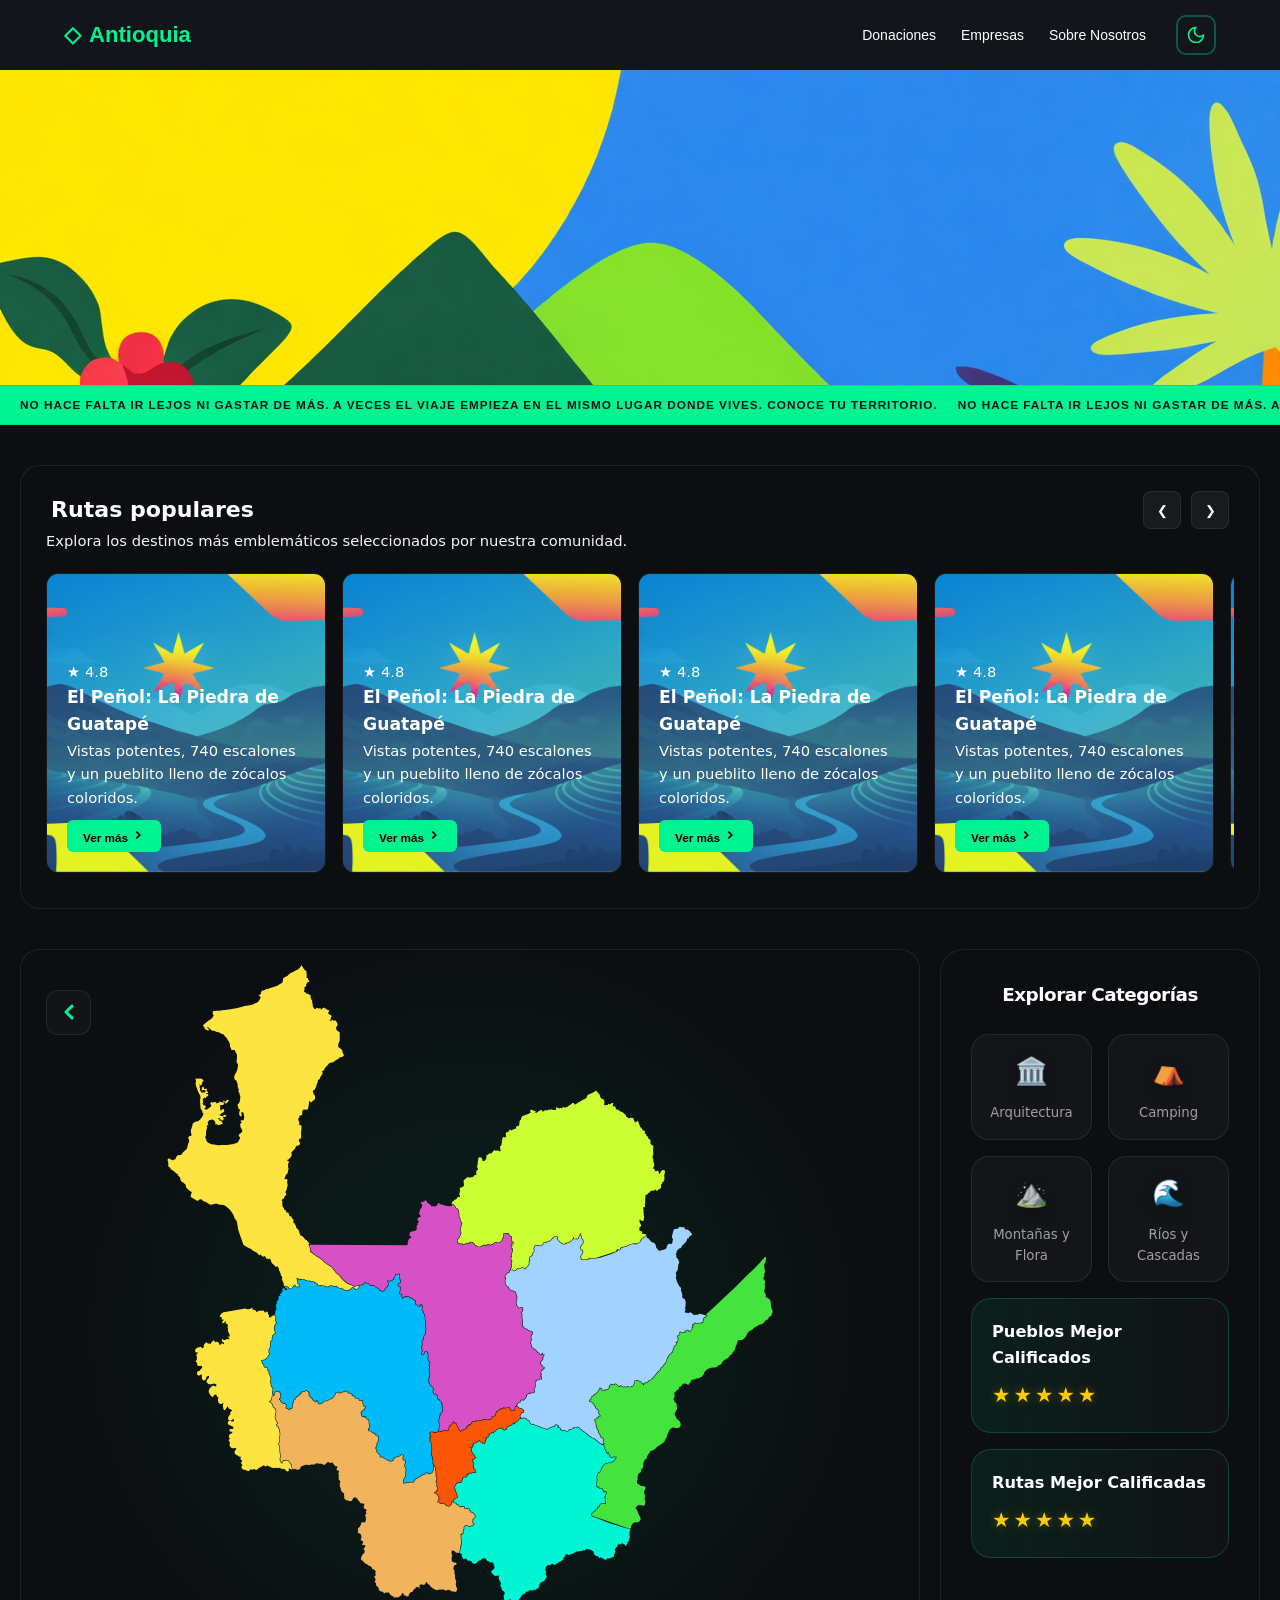
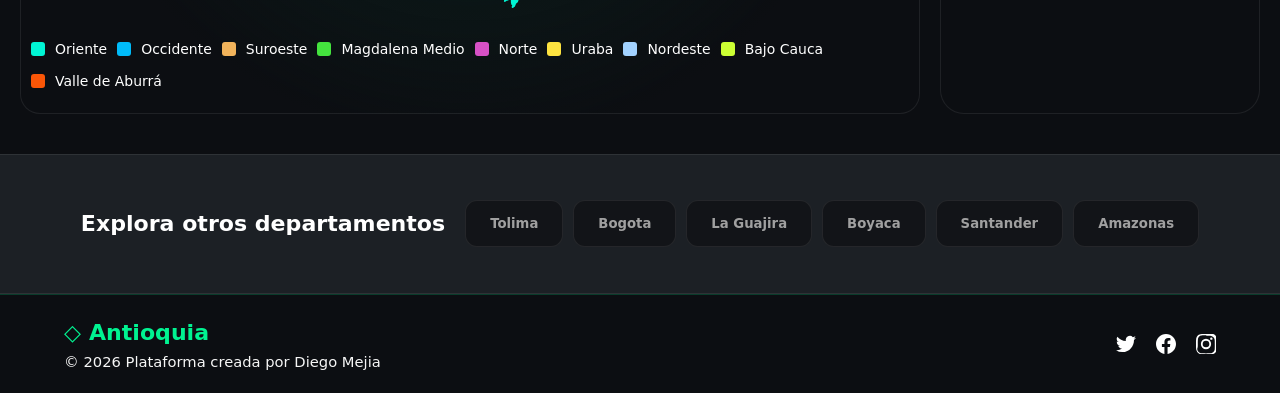
==== commit 7d3375b5: "Se culmino con la vista individual de los municipios por regios y se inicio la configuracion para ac" ====
--- a/index.html
+++ b/index.html
@@ -45,340 +45,310 @@
         </div>
     </header>
 
-    <section class="hero-banner">
-        <div class="container">
-        </div>
-    </section>
-
-    <section class="ticker-banner">
-        <div class="ticker-wrapper">
-            <div class="ticker-item">
-                No hace falta ir lejos ni gastar de más.   A veces el viaje empieza en el mismo lugar donde vives.   Conoce
-                tu territorio.
-            </div>
-            <div class="ticker-item">
-                No hace falta ir lejos ni gastar de más.   A veces el viaje empieza en el mismo lugar donde vives.   Conoce
-                tu territorio.
-            </div>
-        </div>
-    </section>
-
-    <section id="map-explorer" class="light-mode">
-
-        <section class="populares">
+    <main id="app-main">
+        <section class="hero-banner">
             <div class="container">
-                <div class="header-populares">
-                    <h2 class="title">Rutas populares</h2>
-                    <div class="nav-arrows">
-                        <button class="arrow-btn prev" onclick="scrollGrid(-1)">❮</button>
-                        <button class="arrow-btn next" onclick="scrollGrid(1)">❯</button>
-                    </div>
-                </div>
-                <p class="savings">Explora los destinos más emblemáticos seleccionados por nuestra comunidad.</p>
-            </div>
-
-            <div class="grid-wrapper">
-                <div class="destinos-grid" id="destinosGrid">
-                    <article class="card">
-                        <img src="./assets/3.png" alt="El Peñol: La Piedra de Guatapé" loading="lazy">
-                        <div class="card-content">
-                            <div class="card-header">
-                                <div class="rating">
-                                    <span class="star">★</span>
-                                    <span>4.8</span>
-                                </div>
-                            </div>
-                            <h3 class="card-title">El Peñol: La Piedra de Guatapé</h3>
-                            <p class="card-description">Vistas potentes, 740 escalones y un pueblito lleno de zócalos
-                                coloridos.</p>
-                            <div class="card-footer">
-                                <button class="btn-card" aria-label="Ver detalles de El Peñol">
-                                    Ver más
-                                    <svg width="14" height="14" viewBox="0 0 24 24" fill="none" stroke="currentColor"
-                                        stroke-width="3">
-                                        <path d="M9 18l6-6-6-6"></path>
-                                    </svg>
-                                </button>
-                            </div>
-                        </div>
-                    </article>
-                    <article class="card">
-                        <img src="./assets/3.png" alt="El Peñol: La Piedra de Guatapé" loading="lazy">
-                        <div class="card-content">
-                            <div class="card-header">
-                                <div class="rating">
-                                    <span class="star">★</span>
-                                    <span>4.8</span>
-                                </div>
-                            </div>
-                            <h3 class="card-title">El Peñol: La Piedra de Guatapé</h3>
-                            <p class="card-description">Vistas potentes, 740 escalones y un pueblito lleno de zócalos
-                                coloridos.</p>
-                            <div class="card-footer">
-                                <button class="btn-card" aria-label="Ver detalles de El Peñol">
-                                    Ver más
-                                    <svg width="14" height="14" viewBox="0 0 24 24" fill="none" stroke="currentColor"
-                                        stroke-width="3">
-                                        <path d="M9 18l6-6-6-6"></path>
-                                    </svg>
-                                </button>
-                            </div>
-                        </div>
-                    </article>
-                    <article class="card">
-                        <img src="./assets/3.png" alt="El Peñol: La Piedra de Guatapé" loading="lazy">
-                        <div class="card-content">
-                            <div class="card-header">
-                                <div class="rating">
-                                    <span class="star">★</span>
-                                    <span>4.8</span>
-                                </div>
-                            </div>
-                            <h3 class="card-title">El Peñol: La Piedra de Guatapé</h3>
-                            <p class="card-description">Vistas potentes, 740 escalones y un pueblito lleno de zócalos
-                                coloridos.</p>
-                            <div class="card-footer">
-                                <button class="btn-card" aria-label="Ver detalles de El Peñol">
-                                    Ver más
-                                    <svg width="14" height="14" viewBox="0 0 24 24" fill="none" stroke="currentColor"
-                                        stroke-width="3">
-                                        <path d="M9 18l6-6-6-6"></path>
-                                    </svg>
-                                </button>
-                            </div>
-                        </div>
-                    </article>
-                    <article class="card">
-                        <img src="./assets/3.png" alt="El Peñol: La Piedra de Guatapé" loading="lazy">
-                        <div class="card-content">
-                            <div class="card-header">
-                                <div class="rating">
-                                    <span class="star">★</span>
-                                    <span>4.8</span>
-                                </div>
-                            </div>
-                            <h3 class="card-title">El Peñol: La Piedra de Guatapé</h3>
-                            <p class="card-description">Vistas potentes, 740 escalones y un pueblito lleno de zócalos
-                                coloridos.</p>
-                            <div class="card-footer">
-                                <button class="btn-card" aria-label="Ver detalles de El Peñol">
-                                    Ver más
-                                    <svg width="14" height="14" viewBox="0 0 24 24" fill="none" stroke="currentColor"
-                                        stroke-width="3">
-                                        <path d="M9 18l6-6-6-6"></path>
-                                    </svg>
-                                </button>
-                            </div>
-                        </div>
-                    </article>
-                    <article class="card">
-                        <img src="./assets/3.png" alt="El Peñol: La Piedra de Guatapé" loading="lazy">
-                        <div class="card-content">
-                            <div class="card-header">
-                                <div class="rating">
-                                    <span class="star">★</span>
-                                    <span>4.8</span>
-                                </div>
-                            </div>
-                            <h3 class="card-title">El Peñol: La Piedra de Guatapé</h3>
-                            <p class="card-description">Vistas potentes, 740 escalones y un pueblito lleno de zócalos
-                                coloridos.</p>
-                            <div class="card-footer">
-                                <button class="btn-card" aria-label="Ver detalles de El Peñol">
-                                    Ver más
-                                    <svg width="14" height="14" viewBox="0 0 24 24" fill="none" stroke="currentColor"
-                                        stroke-width="3">
-                                        <path d="M9 18l6-6-6-6"></path>
-                                    </svg>
-                                </button>
-                            </div>
-                        </div>
-                    </article>
-                </div>
             </div>
         </section>
 
-        <div class="explorer-wrapper">
-
-            <div class="map-viewport">
-                <div class="map-svg">
-                    <button onclick="resetMap()" class="back-circle" aria-label="Volver">
-                        <svg viewBox="0 0 24 24">
-                            <path d="M15 18l-6-6 6-6" stroke-linecap="round" stroke-linejoin="round" />
+        <section class="ticker-banner">
+            <div class="ticker-wrapper">
+                <div class="ticker-item">
+                    No hace falta ir lejos ni gastar de más. A veces el viaje empieza en el mismo lugar donde vives.
+                    Conoce
+                    tu territorio.
+                </div>
+                <div class="ticker-item">
+                    No hace falta ir lejos ni gastar de más. A veces el viaje empieza en el mismo lugar donde vives.
+                    Conoce
+                    tu territorio.
+                </div>
+            </div>
+        </section>
+
+        <section id="map-explorer" class="light-mode">
+
+            <section class="populares">
+                <div class="container">
+                    <div class="header-populares">
+                        <h2 class="title">Rutas populares</h2>
+                        <div class="nav-arrows">
+                            <button class="arrow-btn prev" onclick="scrollGrid(-1)">❮</button>
+                            <button class="arrow-btn next" onclick="scrollGrid(1)">❯</button>
+                        </div>
+                    </div>
+                    <p class="savings">Explora los destinos más emblemáticos seleccionados por nuestra comunidad.</p>
+                </div>
+
+                <div class="grid-wrapper">
+                    <div class="destinos-grid" id="destinosGrid">
+                        <article class="card">
+                            <img src="./assets/3.png" alt="El Peñol: La Piedra de Guatapé" loading="lazy">
+                            <div class="card-content">
+                                <div class="card-header">
+                                    <div class="rating">
+                                        <span class="star">★</span>
+                                        <span>4.8</span>
+                                    </div>
+                                </div>
+                                <h3 class="card-title">El Peñol: La Piedra de Guatapé</h3>
+                                <p class="card-description">Vistas potentes, 740 escalones y un pueblito lleno de
+                                    zócalos
+                                    coloridos.</p>
+                                <div class="card-footer">
+                                    <button class="btn-card" aria-label="Ver detalles de El Peñol">
+                                        Ver más
+                                        <svg width="14" height="14" viewBox="0 0 24 24" fill="none"
+                                            stroke="currentColor" stroke-width="3">
+                                            <path d="M9 18l6-6-6-6"></path>
+                                        </svg>
+                                    </button>
+                                </div>
+                            </div>
+                        </article>
+                        <article class="card">
+                            <img src="./assets/3.png" alt="El Peñol: La Piedra de Guatapé" loading="lazy">
+                            <div class="card-content">
+                                <div class="card-header">
+                                    <div class="rating">
+                                        <span class="star">★</span>
+                                        <span>4.8</span>
+                                    </div>
+                                </div>
+                                <h3 class="card-title">El Peñol: La Piedra de Guatapé</h3>
+                                <p class="card-description">Vistas potentes, 740 escalones y un pueblito lleno de
+                                    zócalos
+                                    coloridos.</p>
+                                <div class="card-footer">
+                                    <button class="btn-card" aria-label="Ver detalles de El Peñol">
+                                        Ver más
+                                        <svg width="14" height="14" viewBox="0 0 24 24" fill="none"
+                                            stroke="currentColor" stroke-width="3">
+                                            <path d="M9 18l6-6-6-6"></path>
+                                        </svg>
+                                    </button>
+                                </div>
+                            </div>
+                        </article>
+                        <article class="card">
+                            <img src="./assets/3.png" alt="El Peñol: La Piedra de Guatapé" loading="lazy">
+                            <div class="card-content">
+                                <div class="card-header">
+                                    <div class="rating">
+                                        <span class="star">★</span>
+                                        <span>4.8</span>
+                                    </div>
+                                </div>
+                                <h3 class="card-title">El Peñol: La Piedra de Guatapé</h3>
+                                <p class="card-description">Vistas potentes, 740 escalones y un pueblito lleno de
+                                    zócalos
+                                    coloridos.</p>
+                                <div class="card-footer">
+                                    <button class="btn-card" aria-label="Ver detalles de El Peñol">
+                                        Ver más
+                                        <svg width="14" height="14" viewBox="0 0 24 24" fill="none"
+                                            stroke="currentColor" stroke-width="3">
+                                            <path d="M9 18l6-6-6-6"></path>
+                                        </svg>
+                                    </button>
+                                </div>
+                            </div>
+                        </article>
+                        <article class="card">
+                            <img src="./assets/3.png" alt="El Peñol: La Piedra de Guatapé" loading="lazy">
+                            <div class="card-content">
+                                <div class="card-header">
+                                    <div class="rating">
+                                        <span class="star">★</span>
+                                        <span>4.8</span>
+                                    </div>
+                                </div>
+                                <h3 class="card-title">El Peñol: La Piedra de Guatapé</h3>
+                                <p class="card-description">Vistas potentes, 740 escalones y un pueblito lleno de
+                                    zócalos
+                                    coloridos.</p>
+                                <div class="card-footer">
+                                    <button class="btn-card" aria-label="Ver detalles de El Peñol">
+                                        Ver más
+                                        <svg width="14" height="14" viewBox="0 0 24 24" fill="none"
+                                            stroke="currentColor" stroke-width="3">
+                                            <path d="M9 18l6-6-6-6"></path>
+                                        </svg>
+                                    </button>
+                                </div>
+                            </div>
+                        </article>
+                        <article class="card">
+                            <img src="./assets/3.png" alt="El Peñol: La Piedra de Guatapé" loading="lazy">
+                            <div class="card-content">
+                                <div class="card-header">
+                                    <div class="rating">
+                                        <span class="star">★</span>
+                                        <span>4.8</span>
+                                    </div>
+                                </div>
+                                <h3 class="card-title">El Peñol: La Piedra de Guatapé</h3>
+                                <p class="card-description">Vistas potentes, 740 escalones y un pueblito lleno de
+                                    zócalos
+                                    coloridos.</p>
+                                <div class="card-footer">
+                                    <button class="btn-card" aria-label="Ver detalles de El Peñol">
+                                        Ver más
+                                        <svg width="14" height="14" viewBox="0 0 24 24" fill="none"
+                                            stroke="currentColor" stroke-width="3">
+                                            <path d="M9 18l6-6-6-6"></path>
+                                        </svg>
+                                    </button>
+                                </div>
+                            </div>
+                        </article>
+                    </div>
+                </div>
+            </section>
+
+            <div class="explorer-wrapper">
+
+                <div class="map-viewport">
+                    <div class="map-svg">
+                        <button onclick="resetMap()" class="back-circle" aria-label="Volver">
+                            <svg viewBox="0 0 24 24">
+                                <path d="M15 18l-6-6 6-6" stroke-linecap="round" stroke-linejoin="round" />
+                            </svg>
+                        </button>
+
+                        <svg xmlns="http://www.w3.org/2000/svg" viewBox="0 0 7315 7776">
+                            <path class="fil0 tooltip-target" data-name="Oriente"
+                                d="M3523.78 7110.83l-0.13 0.31 20.24 4.36 1.65 0.87 1.45 1.36 11.09 -1.68 5.03 11.74 -4.7 1.29 -3.74 13.64 8.26 9.48 0.79 1.61 1.38 7 3.21 5.17 6.45 4.97 -1.89 7.62 15.87 9.17 3.57 -10.89 3.54 -1.12 2.47 0.15 6.33 2.87 6.52 -8.35 1.17 7.73 2.72 5.07 13.31 12.12 0.91 1.34 2 5.29 16.35 4.92 -1.74 -12.41 9.46 6.58 23.65 10.46 7.41 19.23 8.2 -0.31 11.04 12.78 10.58 -7.93 2.11 -0.69 8.17 0.12 5.16 -1.66 12.07 -8.79 2.8 -3.4 2.03 -4.46 1.28 -1.48 0.77 -0.5 3.19 -3.69 2.13 -4.67 1.37 -1.54 10.13 -6.08 1.65 -0.49 9.33 -0.35 4.36 -1.35 6.6 -4.23 3.12 -3.56 4.06 -8.47 12.52 -2.71 4.4 -2.47 4.54 -4.72 5.36 2.22 18.12 1.42 0.06 -2.11 7.61 2.44 3.73 11.79 0.94 1.98 7.09 11.22 5.19 3.76 15.15 3.89 1.44 0.76 16.33 14.43 26.44 -3.78 6.95 11.66 6.68 0.89 3.77 14.17 8.73 2.76 0.28 6.22 -12.9 2.34 13.91 11.8 -1.13 23.7 -0.76 2.01 -3.14 3.91 -4.65 10.75 -3.81 -0.76 -15.74 12.98 -2.2 0.8 -6.12 0 0 15.81 3.8 2.85 -0.53 11.2 5.75 1.15 4.77 12.89 9.67 2.91 1.39 0.81 7.61 7.22 1.35 1.05 12.32 7.71 5.82 1.17 10.27 -1.57 12.26 -1.78 18.73 -2.6 4.48 7.31 -11.1 17.2 11.41 38.01 4.01 5.01 3.66 2.06 1.57 1.87 6.69 18.81 0.91 1.81 5.08 7.62 -6.54 7.2 -2.23 6.04 0.36 12.83 1.94 5.22 8.85 10.7 0.79 2.32 -0.35 10.66 0.84 4.02 9.34 19.3 2.87 3.34 18.48 12.73 1.06 1.15 6.44 11.48 0.42 2.05 -1.43 13.6 -0.49 1.45 -8.15 13.37 -1.31 1.25 -7.87 4.25 7.82 10.63 0.65 1.74 3.61 39.82 -0.03 0.89 -3.13 18.28 11.84 6.98 22.88 -16.59 1.66 -0.64 17.12 -1.94 4 -8.11 16.91 -5.72 2.01 -0.07 7.73 2.06 0.43 34.05 0.18 1.69 5.49 26.83 10.9 3.97 -4.19 10.85 -0.34 1.09 -3.74 14.5 11.48 12.96 25.65 -17.04 3.17 -3.77 15.13 -35.21 0.65 -0.99 3.85 -4.15 0.47 -0.42 13.95 -10.38 3.22 -4.8 4.1 -16.41 0.49 -1.08 42.66 -63.89 1 -0.99 18.08 -11.64 1.19 -0.49 9.43 -1.89 4.06 -2.04 7.54 -6.79 2.34 -3.5 4.62 -13.09 23.4 -3.18 3.96 -1.59 19.31 -14.22 1.99 -0.67 47.59 -0.9 4.34 -1.23 4.39 -2.64 1.78 -0.5 10.11 0 5.8 -2.28 9.27 -8.54 1.5 -0.81 11.33 -2.84 13.4 -25.33 0.74 -2 4.94 -21.6 0.38 -0.96 10.49 -18.07 1.61 -1.44 19.66 -8.56 1.72 -1 28.64 -21.28 2.13 -2.27 14.42 -22.12 1.11 -2.49 2.98 -11.17 1.52 -2.05 2.81 -1.76 1.49 -8.19 -14.03 -15.73 -3.18 0c0.2,-1.96 0.23,-3.37 0.74,-5.21l4.32 -8.65 0.88 -3.26 1.96 -29.44 -8.34 -7.46 -1.15 -2.31 -1.09 -13.83 5.29 -3.09 6.4 -29.12 1.44 -2.13 9.6 -6.54 9.87 -6.59 2.28 -0.57 28.19 2.91 2.78 -8.26 6.87 -2.16 7.48 -5.1 2.09 -0.6 17.98 0.74 3.43 8.23 10.92 2.98 15.98 -13.8 1.29 -0.7 10.18 -3 1.97 -0.87 12.81 -7.69 2.46 -2.19 5.64 -7.33 11.93 -0.57 4.77 -1.72 34.43 -25.82 3.16 -4.55 7.56 -26.43 1.11 -1.71 0.61 -0.52 2.51 -0.8 7.83 0.65 7.44 -11.7 -9.23 -8.46 1.3 -6.53 6.43 0 3.26 -0.65 5.3 -2.12 0.87 -0.23 9.66 -1.21 1.07 0.04 11.13 2.15 1.93 1.09 3.81 4.24 11.98 0 5.51 -2.02 8.32 -6.94 2.1 -0.8 9.19 -0.32 4.02 -1.13 13.96 -7.88 0.23 -2.67 3.37 -0.92 -0.27 -2.11 15.91 -2.04 4.71 -2.14 15.31 -13.81 1.71 -0.83 9.9 -1.77 5.42 7.45 11.13 0 8.13 -9.55 26.14 -0.62 5.52 -2.19 3.17 -2.83 2.47 -0.88 18.2 0.87 3.83 -0.69 4.41 -1.89 4.27 -3.97 1.85 -3.6 8.19 0.47 3.16 -6.33 1.63 -0.36c11.09,-2.46 15.39,-2.13 24.07,-1.44 2.56,0.2 5.54,0.44 8.76,0.62l2.17 0.93 6.15 5.72 10.12 -1.7 17.81 12.89 3.83 1.55 16.37 2.33 2.67 4.99 -4.93 3.07 1.64 6.59 1.56 3.22 5.22 6.78 -1.11 4.06 0.61 6.1 6.55 13.1 3.54 3.7 27.94 15.37 9.15 -7.75 6.1 2.43 -1.79 7.74 12.25 16.33 11.56 -1.06 1.98 -8.59 8.43 0.45 0.9 2.42 1.94 3.09 4.77 4.77 5.05 2.43 19.44 2.22 0 8.43 19.81 6.37 5.15 0.03 8.62 -2.65 8.48 -17.61 4.06 0.82 1.51 0.14 7.29 0.16 2.24 0.87 3.69 3.28 16.45 -2.91 4.08 -1.93 3.41 -2.89 2.11 -0.81 9.51 -0.34 4.88 -1.73 2.69 -2.01 3.31 -5.31 1.59 -8.48 5.11 3.35 7.99 4.36 6.28 -17.62 -4.38 -2.77 0 -9.58 0.95 -2.37 6.87 -7.31 -0.4 -5.52 0.78 -2.44 1.35 -1.65 2.47 -7.75 1.21 0 5.61 -10.39 -7 -4.85 1.52 -10.62 -3.3 -1.42 -1.76 -1.7 -1.89 -3.98 3.27 -2.11 3.44 -4.31 1.55 -1.11 7.26 -2.6 -1.02 -13.87 5.04 -5.61 2.83 2.51 12.5 -7.8 -1.07 -3.83 0.24 -2.47 1.18 -2.35 0.92 -3.87 0 -5.8 -0.33 -0.2 0.33 -0.69 0 -1.06 0.5 0 2.11 -4.47 0.53 0.19 15.51 0 0.46 -6.96 0.71 -1.89 4.61 -6.03 4 12.46 5.07 0 5.63 -2.15 1.19 -1.04 5.8 1.06 7 -9.81 -2.43 -5.39 10.33 3.06 1.94 1.46 3.31 5.2 5.16 3.87 10.04 -1.44 2.69 2.25 1.22 2.3 0.96 9.1 5.18 0.43 -0.34 3.08 8.77 5.61 5.97 -4.49 3.2 -4.78 3.23 -12.91 3.65 0.41 3.39 -5.81 1.01 -5.9 -1.28 -6.76 5.43 -6.89 4.05 0 4.08 -6.35 1.21 -6.33 -0.65 -3.27 7.42 -6.04 0 -12.19 0.33 -1.44 6.41 -14.05 0.71 -4.88 -6.63 -43.41 5.2 -3.79 -1.49 -17.86 0.17 -1.35 10.26 -31.56c-149.52,-30.83 -322.17,-108.74 -468.33,-159.93l-2.15 -13.14 -6.97 -13.71 10.9 -7.96 5.19 -5.54 1.1 -0.8 3.96 -1.78 6.81 -13.41 16.44 -0.11 0.44 -11.52 8.09 -1.89 0.37 -1.85 0.23 -0.72 1.79 -4.07 0.38 -0.64 7.39 -10.13 4.29 0.65 1.37 -2.42 6.14 -1.58 0.3 -0.65 0.53 -5.94 -3.86 -17.34 17.27 -0.54 1.3 0.22 5.79 2.16 2.01 -3.1 0.1 -4.72 0.18 -1.03 2 -5.94 0.49 -0.95 1.45 -1.99 1.42 -6.67 0.53 -1.23 4.44 -6.51 0.95 -0.94c11.41,-7.53 12.24,-7.03 26.64,-12.5l3.98 2.47 3.95 -1.94 3.7 2.05 6.08 -3.7 11.06 5.11 7.41 0.6 0.28 -1.85 0.44 -1.22 0.46 -0.81 -0.91 -16.17 -4.67 -4.37 2.26 -14.94 -1.26 -9.54 -0.01 -0.79 0.49 -4.84 0.18 -0.83 0.83 -2.31 -11.76 -23.88 13 -2.68 0.41 -9.29 0.17 -0.92 1.75 -5.37 0.42 -0.87 3.05 -4.52 0.84 -5.46 0.41 -1.18 3.21 -5.72 -4.52 -8.74 6.39 -4.41 -2.28 -2.72 -0.57 -0.95 -1.75 -4.41 -5.1 0.12 -0.87 -0.08 -5.43 -1.29 -1.21 -0.56 -1.5 -1.07 -13.94 11.23 -0.39 -23.22 -8.43 -1.12 -3.09 -7.43c-1.78,-4.22 -3.58,-8.49 -5.09,-12.64l-0.76 -2.49 -0.43 0.03 -10.33 2.95 -0.95 0.13 -5.58 0 -0.91 -0.13 -6.59 -1.81 -0.98 -0.44 -5.37 -3.5 -0.81 -0.73 -5.76 -7.18c-1.94,-2.93 -2.66,-5.09 -3.98,-8.39l-10.66 5.97 -7.08 -12.33 -12.63 -2.74 0.78 -7.82c0.72,-7.03 1.07,-10.47 0.14,-18.86l-0.02 -0.63 0.28 -3.78 0.11 -0.63c1.46,-5.54 2.82,-11.11 4.14,-16.72l4.07 -17.85 1.74 -20.62 -0.86 -9.92 -3.49 -9.57c-0.33,-1.22 -0.64,-2.7 -0.81,-3.96l-0.44 -8.07 0.19 -1.34 2.65 -7.49 0.69 -1.15 4.48 -5c1.77,-4.61 2.3,-5.52 5,-9.81l-0.06 -2.83 0.04 -0.61 0.61 -3.7 0.16 -0.63 2.63 -7.21 0.24 -0.53 1.71 -3.01 0.33 -0.48 4.83 -5.94 1.02 -0.85 6.84 -3.78 1.26 -0.41 2.87 -0.35 6.61 -7.89 0.5 -0.49 3.17 -2.52 0.56 -0.35 2.8 -1.47 2.2 -5.39c-0.44,-11.45 -0.15,-10.13 3.12,-22.01l0.19 -0.53 1.39 -3.01 0.27 -0.47c2.78,-4.15 5.37,-8 7.78,-11.47 2.55,-3.67 5.12,-7.27 7.89,-10.94 7.93,-17.96 14.56,-22.51 29.74,-34.89l0.54 -0.37 3.46 -1.87 0.61 -0.26c14.84,-4.63 12.5,-4.57 26.75,-5.4l7.44 -4.27c4.8,-1.95 9.04,-2.64 14.18,-3.84l1.15 -0.07 6.75 0.73 1.1 0.31 7.15 3.35c4.58,-0.9 5.9,-1.37 10.56,-3.09l5.88 -7.45 0.6 -0.6 3.99 -3.09 0.73 -0.43 17.74 -7.78c1.39,-2.83 2.23,-4.78 4.21,-7.24l8.76 -9.3c2.04,-4.59 3.89,-8.54 5.85,-12.49 1.96,-3.95 4,-7.83 6.43,-12.31l0.16 -0.89c-13.09,-0.13 -15.41,-0.51 -29.26,-2.33l-12.63 6.24 -1.1 0.33 -6.76 0.85 -1.15 -0.04 -11.7 -2.5 -1.04 -0.41 -5.7 -3.38 -0.85 -0.72c-13.06,-15.16 -17.77,-30.28 -19.61,-49.92l-0.1 -0.02 -16.72 11.48 -6.07 -15.82 -5.58 -1.95 -2.54 -6.39c-1.55,-3.84 -3.11,-7.74 -4.52,-11.76l-4.8 -16.76 -9.6 -15.94 3.73 -10.57 -1.33 -7.27 -5.43 -8.44 -6.41 -8.04 -4.45 -4.3c-9.3,-3.88 -11.31,-4.39 -15.74,-7.44l-8.02 4.81 -6.66 -13.43 -10.27 -4 -0.6 -0.3 -4.39 -2.77 -0.51 -0.39 -3.63 -3.37 -2.04 -0.48 -1.13 -0.49 -8.09 -5.37 -0.89 -0.85 -5.95 -8.21 -6.72 -7.17 -0.73 -0.2 -7.48 -3.25 -0.88 -0.54 -6.31 -5.55c-7.38,-6.52 -14.65,-12.96 -23.09,-18.09 -13.28,-4.07 -18.72,-7.01 -32.28,-13.37l0.19 -0.41 -0.86 -0.5 -11.44 -9.61c-14.56,-7.94 -13.34,-6.65 -25.06,-16.97l-0.64 -0.75 -4.07 -6.4 -0.38 -0.85 -0.22 -0.71c-5.99,-2.57 -11.61,-6.07 -17.33,-9.23l-0.64 -0.45 -4.5 -4.02 -0.5 -0.57 -2.95 -4.1c-6.89,-4.24 -13.4,-8.46 -19.88,-12.79 -6.84,-4.57 -13.3,-9.02 -20.11,-13.73 -1.24,-1.02 -2.86,-2.54 -3.93,-3.73l-5.09 -6.65 -6.98 0 -9.52 -15.04 -16.15 -14.4 -2.08 -0.34 -0.8 -0.23 -6.08 -2.61 -0.72 -0.42 -1.45 -1.09c-3.47,0.57 -6.39,0.83 -9.94,1.15l-5.13 4.59 -1.02 0.64 -8.79 3.53 -1.18 0.24c-10.47,0.33 -11.83,0.56 -21.5,-0.76l3.65 7.08 -36.09 8.94 -0.97 8.55 -12.21 -5.03 -7.6 5.37 -1.14 0.52 -3.74 0.96 -0.3 0.23 0.09 3.91 -9.75 7.63 -0.75 0.44 -6.46 2.82 -0.87 0.26 -7.95 1.21 -0.98 0 -7.6 -1.03 -0.95 -0.27c-4.94,-2.22 -9.65,-4.46 -14.11,-7.56l-11.83 0.8 -3.49 2.97 -8.71 -4.37 -8.74 2.16 -10.07 -6.71 -21.21 -11.33 6.28 -7.1 -0.52 -0.63 -0.5 -0.84 -2.95 -7.02 -1.78 -1.33 -31.59 -8.47 16.31 -13.37 -0.51 -0.88 -0.18 -0.46 -5.22 -6.46 -4.11 -3.22c-5.71,-1.44 -7.29,-2.28 -12.45,-5.21 -3.59,0.98 -7.13,1.62 -10.78,2.37l-1.94 1.02 -0.31 0.44 -0.57 0.61 -5.06 4.31 -0.69 0.46 -4.25 2.16 -1.16 10.91 -13.68 -1.24c-6.06,2.92 -10.85,5.04 -17.09,7.58 -1.6,0.48 -3.72,0.96 -5.36,1.22l-6.11 0.42 -3.04 2.11 -0.7 0.37 -5.75 2.28 -0.73 0.2 -2.3 0.36 -0.27 0.54 -0.68 0.91 -6.35 6.2 -1 0.72 -18.15 8.63 -0.72 0.24 -5.75 1.3 -0.72 0.08 -20.31 0.24 -9.62 -9.46 -8.62 -2.35c-15.79,-2.2 -14.68,-1.83 -29.32,-6.74l-0.76 -0.35 -5.65 -3.58 -0.65 -0.54 -1.62 -1.7 -4.95 1.89 -0.43 -0.4 -0.18 0.06 -6.59 -6.18 -7.49 2.1 -9.86 -8.09c-5.48,-1.37 -7.5,-1.87 -12.36,-4.65l-5.75 -0.47c-1.74,-0.32 -4.09,-0.92 -5.76,-1.49 -3.56,-1.61 -7.07,-3.1 -10.67,-4.62 -3.72,-1.48 -8.89,-3.21 -12.46,-4.86l-7.27 -4.24 0.32 -0.51 -4.41 -3.71 -11.32 9.68 -7.47 -10.53 -10.55 3.81 -14.08 -14.3 -0.58 -0.8 -3.69 -6.89 -0.34 -0.92 -1.24 -5.86 -2.42 -2.53 -0.72 -1.11 -3.8 -9.61 -0.23 -1.29 0.01 -2.48 -0.22 -0.17 -2.87 1.56 -29.2 -17.06 0.37 -1.89 -0.66 -0.13 -2.71 -8.04c-5,-0.2 -9.07,-0.08 -13.89,-1.25l-14.7 -5.04 -0.2 -0.77c-5.84,1.4 -8.24,2.19 -14.15,1.85l-4.56 2.3c-1.55,0.62 -3.67,1.3 -5.29,1.7l-22.17 3.26c-2.76,2.05 -5.59,4.32 -9.41,7.51l-1.29 11.04 -17.96 13.17 -6.59 6.68 -0.91 0.67 -5.98 3.01 -1.08 0.34 -7.83 1.09 -8.5 2.46 1.19 20.13 -21.48 -12.17 -2.6 1.74 -3.9 9.51 -0.39 0.7 -2.85 3.94 -0.56 0.61 -6.51 5.57 -0.77 0.5 -4.96 2.36 -0.88 0.28 -4.56 0.8 -3.38 5.42 -16.5 1.98 -6.4 4.22 -0.69 0.35 -4.48 1.67 -0.8 0.2 -6.17 0.73 -6.2 10.4 -0.44 0.57 -2.93 3.17 -0.54 0.49 -2.84 2 0.77 19.18 -12.13 -1.89 -1.03 1.48 -2.73 2.85 -0.5 0.43 -4.16 2.93 -0.69 0.38 -4.31 1.75 -0.75 0.2 -10.88 1.78 -10.98 -14.59 0.11 -0.32 -1.53 -0.3 -7.03 -2.48c-1.22,-0.56 -2.6,-1.31 -3.74,-2l-8.22 -6.2 -0.87 0.47 -3.83 -1.36 -4.63 4.44 -12.07 -3 -11.5 6.56 -2.88 2.8 -0.91 0.64 -5.86 2.85 -1.04 0.31 -0.55 0.07c-13.39,12.02 -12.33,11.44 -26.56,20.55l-1.03 4.74 -13.14 7.58 -3.51 9.91 -20.75 -3.48 0.32 3.05 -10.54 5.74 -3.77 1.37 -0.57 0.15 -11.25 1.91 -6.98 2.11 8.22 6.07 -8.46 11.39 0.03 0.31 -0.11 1.28 -2.03 7.28 -0.57 1.17 -5.2 6.87 -4.2 0 -3.63 10.3 -14.89 -4.16 -0.47 0.21 0.68 2.21 -0.17 0.19 1.31 0.71 -0.79 10.31 -0.18 0.84 -1.59 4.72 -0.35 0.73 -4.42 7.06 -1.28 0.2 -2.31 7.29 -7.49 1.36 2.67 1.82 2.42 13.99 -3.74 4.43 -1.17 3.49 -0.13 -0.05 -0.61 1.79 -0.65 1.13 -1.28 1.5 -0.48 2.49 -0.17 0.56c-1.45,3.88 -2.66,5.91 -4.46,8.96l-2.52 4.28 -2.59 -0.75c-3.22,-0.93 -5.36,-1.64 -7.15,-2.23 -5.56,-1.83 -7.82,-2.58 -16.28,-1.84l-2.57 0.22 -4.16 -10.52 -2.93 -2.02 -5.74 -1.51 -1.06 -0.48 -0.57 -0.39 -4.03 -0.62 -6.62 0 -9.35 -14.88 -1.53 -1.44 -3.27 3.9 -0.53 0.5 -3.38 2.65 -0.6 0.38c-4.25,2.1 -8.36,4.53 -12.98,5.7l-1.86 0.28 -3.89 5.57 -0.92 0.91 -5.82 3.85 -0.78 0.38 -4.88 1.71 -0.85 0.19 -6.72 0.56 -8.87 4.11 -7.97 -2.94 -0.37 12.46 -13.02 7.91 0.04 0.43 6.73 1.32 -0.15 0.97 5.41 1.35 -6.67 6.67 -1.23 7.83 -0.34 1.06 -3.01 5.86 -0.67 0.89 -8.63 8.44 -13.28 -3.29 0.78 2.72 2.05 4.09 5.76 3.1 0 7.05 1.43 7.35 -1.43 1.71 0 8.52 4.09 3.64 -1.98 2.2 -0.3 0.56 -0.54 0.74 -0.89 0.93 3.81 3.78 -0.76 0.76 2.74 6 0.27 0.87 0.89 5.25 0.03 0.86 0.41 0.7 1.2 0.59 6.04 4.07 -0.52 0.76 6.34 8.19 -0.72 4.91 7.97 4.9 0 0.57 4.58 1.33 1.29 6.56 1.08 2.17 1.04 1.47 0.53 1.18 0.23 0.95 7.32 14.64 13.62 10.71 -21.79 8.74 -0.83 4.89 -15.91 9.12 -7 -2.69 -2.14 0.92 0.05 0.45 -0.33 10.41 -1.33 0.93 1.06 3.11 0.18 0.98 0.06 1.57c2.3,1.76 4.33,3.43 6.56,5.29l-0.52 0.59 0.3 0.43 5.57 10.1 1.18 3.3 0.15 0.58 1.65 9.52 3 8.11 1.35 7.05 -0.92 0.17c-1.51,8.99 -1.99,8.91 -6.39,17.65l0.03 0.16 1.85 2.01 0.44 0.57 5.65 9.38 -6.2 9.38 -0.41 0.5 -1.2 1.24c0.13,0.41 0.19,0.83 0.26,1.25l3.11 1.59 0.95 0.72 4.87 5.21 5.85 2.2 1.11 0.68 7.47 6.77 0.53 12.01 -0.06 0.76 -0.81 4.48 -0.22 0.73 -0.7 1.65 -0.15 3.01 4.41 17.09c-14.65,0.22 -19.94,1.33 -33.04,-1.6l-0.75 -0.26 -4.41 -2.15 -2.22 1.67 -0.7 0.42 -1.19 0.52 -0.91 1.14 -2.89 2.73 -0.54 0.42 -4.85 3.03 -1 0.42 -6.22 1.55 -1.07 0.1 -11.95 -0.85 0.17 -2.44 -2.22 2.91 -1.07 -0.81 -0.85 2.08 -4.9 -0.6 0.32 7.93 -14.79 -0.15 -0.88 0.88 3.96 4.94 -8.89 16.24 -7.71 1.37 -0.98 1.76 -0.42 0.62 -3.05 3.46 -0.93 0.77 -4.32 16.02 -15.57 -8.98 -2 0.26 -4.79 2.96 -0.54 0.28 -3.5 1.38 -0.63 0.18c-3.84,0.74 -6.73,1.27 -10.42,2.33l-0.06 7.04 0.34 6.29c-0.11,3.55 -0.86,5.97 -1.7,9.45l-0.41 0.99 -3.33 5.45 -0.93 1.02 -1.14 0.65 -2.51 0.86 -0.53 3.06 -1.06 3.22 -1.39 2.74 -1.87 2.56 0.69 5.07c-2.41,1.15 -7.62,3.26 -9.34,4.49l-4.2 7.92 -20.04 -1.13 -0.9 -0.17 -5.17 -1.71 -0.83 -0.41 -3.93 -2.6 -1.91 -0.9c-1.56,4.78 -3.65,8.94 -5.71,13.54l-6.88 1.69 -2.33 2.12 -6.43 7.28 -1.8 8.4 -0.24 0.73 -1.91 4.15 -0.39 0.65 -2.36 3.08 -0.5 0.53 -3.3 2.81 -0.6 0.41 -1.3 0.7 -2 7.19 -0.27 0.7 -2.12 3.99 -0.44 0.63 -1.23 1.44 -1.08 8.04 0.39 0.51 3.13 5.74 0.37 1.02 0.26 1.36c5.46,4.7 7.11,7.52 11.75,13.65l-4.99 10.87 1.54 8.03 2.97 6.23 6.2 3.61 0.96 0.83 4.72 5.86 0.61 1.13 1.98 6.28c1.08,5.26 0.79,10.95 0.93,16.31l5.56 10.67 -2.42 4.21 1.86 3.78 0.27 0.74 1.06 4.52 0.08 0.76 0.15 14.8 -13.86 2.2 -12.91 6.96 -7.04 6.67 -7.28 7.28c-0.53,0.68 -1.18,1.3 -1.78,1.87l-0.09 0.09 -5.62 13.77 -0.67 -0.12 0 0.01 -0.59 2.28 -0.2 0.58 -2.41 5.2 -0.25 6.76 0.43 0.31c8.19,-0.61 8.08,-0.24 17.18,1.11 3.24,0.52 6.4,1.06 9.63,1.67l0.69 0.2 2.69 1.11 0.65 0.35 8.65 6.02 -0.43 7.91 0.73 0.94 1.29 -0.6 0.99 -0.29 4.02 -0.54 1.02 0.02 9.32 1.52 3.93 7.83 7.67 5.67 0.33 5.32 4.46 0.95 0.91 0.34 3.37 1.79 0.78 0.56 7.11 6.84 0.45 -0.1 3 -6.41 12.16 1.65 10.78 -6.2 4.19 11.43 9.27 -7.32 11.85 6.67 0.7 16.76 4.12 3.03 10.95 -1.76 0.81 -0.04 3.34 0.27 0.85 0.18 2.7 0.93 11.86 0.07 0.17 0.54 10.45 -6.04 11.12 11.4 -0.16 8.08 1.37 1.23 0.65 0.79 2.12 3.5 0.39 0.96 0.9 3.66 3.19 0.28c6.4,10.74 5.13,8.13 8.7,20.91l10.71 -2.42 8.58 8.7 6.94 2.07 1.14 0.59 4.02 3.15 0.39 0.45 0.79 0.01c6.57,8.24 10.88,12.78 15.82,21.31l1.03 0.94 1.86 0.87 0.91 0.62 3.23 3.04 0.69 0.9 1.01 1.9 0.31 0.83 0.79 3.31 0.08 0.83c-0.06,6.4 -0.06,6.63 -1.15,12.97l-0.3 0.92 -1.65 3.42 -0.53 0.79 -1.13 1.28 1.85 7.22 -12.06 6.37 -0.61 0.47 -5.6 5.95c-0.79,0.71 -1.76,1.45 -2.65,2.03l-6.1 3.3c1.5,14.76 1.62,16.81 -2.46,30.81l0.08 1.54 2.8 6.77 0.59 0.88 5.85 5.84 0.63 0.46 6.69 3.49c-1.04,7.72 -0.66,9.52 -3.71,16.09l-0.53 0.81 -2.5 2.88 -0.72 0.63 -3.47 2.28 -0.8 0.39 -3.39 1.14 -0.89 0.18 -4.21 0.25 -0.65 0.82 -0.89 0.79 -3.99 2.47 -1.1 0.44 -9.79 2.09 -0.96 0.45 -6.58 5.22 -5.8 -1.61 -4.28 7.63 -13.13 -2.75 -0.72 -0.23 -2.71 -1.22 -0.64 -0.38 -10.19 -7.59 -1.55 -0.47 -0.73 0.04 -1.2 -0.15 -4.5 -1.38 -1.06 -0.54 -2.75 -2.06 -1.51 -0.42 -7.53 0.88 -0.7 0.2 -4.45 2.1 -1.2 1.2 -2.12 4.41 -0.57 0.85 -2.77 3.01 -0.81 0.65 -4.13 2.4 -0.98 1.1 -1.61 3.72 -0.23 1.19 0.23 7.34 0.12 0.67 1.41 3.81 0.19 0.83 0.35 3.28 -0.01 0.81 -0.21 1.57 -0.37 1.17 -2.28 4.31 -0.78 0.99 -3.68 3.24c0.08,3.27 0.41,6.49 -0.3,9.7 -0.91,2.95 -1.44,5.27 -2.97,7.91l-2.28 3.22 2.93 7.5 -2.51 3.91 3.77 5.14 -5.62 8.26 -0.94 0.92 -4.29 2.88 -1.2 0.52 -4.42 0.94 -0.55 12.84 -12.35 -8.29 -0.8 0.94 2.71 1.13 -0.32 2.61c-0.54,4.41 -0.81,6.93 -0.87,9.35 -0.06,2.49 0.06,5.19 0.29,9.87 0,3.22 -1.21,7.06 -1.91,10.15l0.12 1.32 3.48 8.21 0.22 0.72 0.54 2.85 0.06 0.72 -0.06 2.19c-0.17,6.23 -0.26,9.49 0.52,15.92l0.49 1.1 0.22 0.26 0.64 1.08 1.65 4.64 0.19 1.22 -0.18 7.95 -0.22 1.15 -1.65 4.37 -0.61 1.03 -1.06 1.23 3.14 4.35 -3.19 15.58 4.72 3.31 -1.94 8.34 -0.41 1.02 -2.22 3.69 -0.83 0.93 2.59 3c-6,7.92 -5.74,8.53 -12.99,13.99l0.33 3.81 5.75 4.78c-0.12,4.72 0.09,9.23 -0.77,13.85l-0.17 0.6 -2.26 5.94 -0.26 0.53 -1.19 2.01 -0.34 0.47 -2.7 3.19 -0.5 1.44 0.24 7.6 -0.06 0.75 -0.57 3.01 -0.23 0.76 -3.16 7.17 -0.18 0.97 0.57 14.71 -0.06 0.74 -0.54 2.96 -0.22 0.74 -3.98 9.29 -9.67 -2 -0.08 0.03z" />
+                            <path class="fil1 tooltip-target" data-name="Suroeste"
+                                d="M1292.3 5193.22l4.57 9.07 -27.37 11.69 -5.21 14.18 -0.87 14.07 -1.24 5.31 -0.19 0.58 -6.4 14.59 -0.58 0.93 -5.75 6.46 -0.85 0.69 -12.29 7.12 1.19 1.48 13.87 5.89 0.85 0.52 6.08 4.99 0.67 0.73 15.44 22.71 0.37 0.69 2.28 5.91 0.2 0.79 2.21 16.29 26.37 23.98 0.72 0.92 4.4 8.19 0.38 1.13 4.65 30.22 0.03 0.65 -0.22 5.21 -0.08 0.65 -11.39 48.14c2.3,18.02 2.58,16.02 1.24,33.07l3.94 2.4 0.78 0.64 5.26 5.86 0.54 0.83 20.98 43.62 -15.87 13.86 6.91 17.01 12.17 1.31 5.35 22.57 17.33 17.25 -6.61 20.59 4.75 8.2 0.35 0.85 1.84 7 0.11 0.89c-0.2,36.65 1.1,31.18 -5.32,63.8l3.28 12.59 0.11 0.81 0.11 6.51 -0.08 0.81 -4.28 18.91 0.85 15.56 -11.26 11.93 -0.1 10.21 11.89 28.01 0.2 0.64 1.08 5.05 0.07 0.63 0.85 31.07 3.87 43.82 4.97 28.06c0.13,1.67 0.16,3.82 0.07,5.49 -2.28,15.45 -4.04,30.34 -7.41,45.53l3.46 4.1 0.42 0.62 2.71 5.15 0.26 0.67 4.25 14.76 9.86 8.11 0.17 -1.96 0.22 -0.95 2.82 -7.27 0.49 -0.87 15.18 -19.56c8.18,-0.13 18.28,-1.22 26.33,0.33l12.29 3.72 19.41 -6.6 41.17 60.16 0.37 0.69 2.22 5.65 0.19 0.72 7.32 45.17 16.78 1.7 3.76 -1.13 4.69 -3.81 1.44 -0.69 7 -1.56 1.41 6.11 25.3 7.3 3.11 -0.08 31.12 -10.81 -1.38 -9.86 0.14 -1.52 2 -6.27 0.77 -1.33 11.11 -11.85c0.71,-0.59 0.72,-0.59 1.56,-1l53.28 -18.43 1.04 -0.19 14.77 -0.37 1.36 0.23 9.08 3.59 2.03 0.34 16.71 -0.46 1.61 -0.3 15.18 -5.6 0.92 -0.2c19.33,-1.58 25.85,-1.98 44.72,-1l10.82 -12.63 24.12 -0.57 0.98 0.11 17.28 4.66 1.47 0.16 29.69 -0.77c1.54,0.23 1.14,0.1 2.52,0.89l13.12 11.29 2.45 1.17 12.33 2.26 20.28 -14.95 0.69 -0.6 15.67 -16.5c1.02,-0.78 0.87,-0.7 2.09,-1.14l13.88 -2.64 7.01 8.3 2.7 1.68 10.36 2.65 3.65 -0.41 20.62 -10.62 11.07 18.55 0.94 1.16 14.69 13.26c0.99,1.31 0.79,0.9 1.22,2.46l1.02 12.01 23.3 1.33 1.37 0.37 7.43 3.76 0.06 13.9c-0.3,1.61 -0.16,1.24 -1.03,2.61l-7.33 7.83 1.61 19.03 25.46 7.73 0.66 2.89c1.21,5.36 1.71,7.56 1.37,10 -0.24,1.73 -0.85,3.09 -1.87,5.37 -0.71,1.59 -1.66,3.73 -2.86,6.89l-0.46 0.84 -8.05 10.87 15.22 12.34 -7.72 10.96 -0.89 3.73 3.93 25.92 -0.34 2.06c-0.32,0.65 -1.11,1.83 -1.8,2.9l-2.27 3.62 14.17 19.33 1.84 1.56 6.97 3.46 -0.19 11.08 -0.26 1.26c-0.24,0.57 -0.83,1.57 -1.55,2.67l-2.04 3.09c-0.66,0.99 -1.27,1.9 -1.74,2.73 -0.31,0.55 -0.54,1.02 -0.67,1.41l-0.1 1.65 1.25 12.84 -0.03 0.91 -2.18 12.72 0 1.8 2.48 14.65 0.22 0.84 11.61 33.41 0.18 0.72 1.89 15.2 1.83 3.31 8.69 7.15 1.09 1.59 0.43 1.71 0.33 1.67c0.33,1.03 0.57,2.35 0.78,3.51l18.26 10.99c1.07,0.92 0.89,0.7 1.6,1.92l5.87 15.59 -4.19 8.62 4.78 12.26c0.28,1.2 0.26,0.98 0.16,2.2l-3.7 16.18 3.53 4.94c1.05,1.41 1.65,2.21 1.89,2.91l0.19 0.87 0.5 6.11 7.67 2.97 1.23 0.81 12.98 13.31 20.89 -2.55 11.41 13.7 8.24 -1.63c3.89,-0.78 5.78,-1.16 7.42,-1.33l2.76 -0.2 14.57 -0.48 4.64 -13.76 0.81 -1.33 7.26 -7.39 0.85 -1.17 10.27 -19.26 20.26 -2.3 6.18 7.7 12.76 1.03 7.22 17.8 1.11 1.66 10.07 10c8.08,7.98 12.77,15.61 18.29,24.57 1.56,2.53 3.19,5.19 4.96,7.94l13.19 0.57c0.94,0.17 0.98,0.17 1.85,0.56l7.39 4.41 3.26 0.7 17.63 -2.2 5.72 10.47 -5.91 9.67 -0.7 3.4 0.94 6.25 -0.15 1.63 -3.25 9.57 -0.26 1.58 -0.12 13.84 2.91 2.43 2.47 1.15 7.27 1.32c1.15,0.39 0.96,0.28 1.93,0.99l3.96 3.79 2.82 1.4 7.01 1.04 3.13 8.7 1.52 2.22 5.61 4.8 -7.76 4.18 -2.3 2.53 -3.28 7.66 1.16 2.13c1.04,1.89 1.57,2.86 1.93,4.2 0.35,1.36 0.4,2.6 0.46,5.1l0.11 3.54 0.24 1.38 2.2 7.23 -0.04 2.13c-1.62,4.7 -3.01,7.3 -5.88,9.18 -2.14,1.41 -4.75,2.11 -8.74,2.84l0.35 8.19 0.25 1.4 3.79 11.22 1.07 1.82 5.72 6.22 -1.94 9.03 -0.94 10.98 0.1 1.49 1.02 4.55c1.05,4.6 1.63,7.12 1.07,9.94 -0.67,3.37 -2.7,5.91 -7.16,11.44l-1.13 3.6 0.8 10.31 -19.2 4.78 -4.7 -3.28 -2.8 -0.94 -7.95 -0.32 -2.23 0.4 -14.59 6.03 0.44 3.48c0.41,3.17 0.63,4.9 0.52,6.84 -0.12,2.35 -0.69,4.54 -1.9,9.31l-0.75 2.95c-0.45,1.06 -0.37,0.94 -1.08,1.82l-4.03 3.74 -1.51 2.61 -4 16.72 -7.45 3.71 -1.39 1.04 -14.33 15.17 -1.34 2.78 -1.44 9.91 0.54 3.12 3.51 6.64 -4.07 8.82 -0.47 2.2 0.15 20.17 10.51 6.28 1.96 0.7 13.54 2.14c1.59,0.56 1.17,0.31 2.42,1.44l11.37 15.22 0.65 1.61 2.37 17.39 0.03 0.67 -1.68 27.8 -9.17 3.33 3.56 8.54 1.47 1.98 26.99 22.08 -3.91 17.57 -1.24 1.98 -10.8 8.51 10.67 13.96 5.41 0 2.18 -0.5 13.45 -6.33 10.42 12.16 -6.85 23.13 -13.46 5.89 -0.69 10.34 1.14 3.56 8.98 11.05c0.62,1.02 0.52,0.81 0.82,1.98l2.46 24.59 -9.38 3.41 -4.63 13.89c-0.68,1.28 -0.43,0.98 -1.5,1.94 -5.46,3.53 -10.99,7.06 -16.6,10.34l0 14.26 -6.54 5.81 -1.51 2.41 -8.21 28.75 11.52 11.69 1.44 1.02 6.31 2.91c1.06,0.69 0.86,0.52 1.66,1.52l4.63 7.99 1.91 1.89c4.53,2.62 7.38,4.39 9.92,6.76 2.58,2.41 4.58,5.22 7.39,9.88l1.18 1.35 9.37 7.65 0.8 0.54 26.51 13.48 0.64 0.44 10.78 8.94 -0.26 0.15 6.24 5.68 3.31 1.34 12.24 0.45 0.98 1.18c2.82,3.37 5.48,6.09 7.88,8.54 7.01,7.16 12.03,12.3 13.26,23.9l10.38 6.14 2.06 0.71c6.37,0.94 14.39,5.84 20.85,11.81 6.61,6.11 11.8,13.6 12.21,19.45l0.11 1.5 -5.94 6.37 -1.39 3.51 0 14.96 8.94 6.83 -1.67 7.81 -2.28 0 -3.56 1.46 -15.02 14.54 1.22 6.09 1.37 2.55 13.1 13.09 -0.51 25.83c-0.19,1.17 -0.14,0.98 -0.66,2.05l-8.7 12.58 6.11 8 1.18 1.12 10.97 7.47 -0.99 18.72 0.5 2.46 6.14 12.73 1.56 1.88 23.15 17.11 -0.48 15.91 0.7 2.72 14.82 25.19 8.69 0.81c22.24,2 29.75,2.68 40.55,26.92l4.35 0 11.58 -11.58 8.93 4.2 5.61 -4.75c1.47,-0.81 0.96,-0.66 2.61,-0.85l27.17 2.01 3.31 9.94 1.25 2.07 19.42 19.91 0.58 0.53 12.35 9.96 3.21 1.14 8.93 0c1.55,0.3 1.12,0.13 2.47,0.97l7.94 7.33 -1.98 11.91 10.88 0 6.13 -7.5 9.52 4.76 10.23 -5.37 2.5 -0.28 13.49 3.64c15.67,-11.39 26.41,-18.72 42.82,-28.78 -0.04,-2.58 -0.17,-4.46 -0.27,-5.94 -0.18,-2.7 -0.29,-4.31 0.22,-6.23 0.72,-2.71 2.39,-4.82 6.56,-10.03l1.83 -2.29 15.9 7.61 3.35 20.76 15.87 -0.61c1.59,0.25 1.17,0.1 2.57,0.91l15.72 13.83 15.11 -3.63 2.47 -1.38 6.86 -6.86 1.5 -3.39 0.51 -10.8c0.33,-1.46 0.17,-1.08 0.98,-2.32l23.24 -25.12c1.21,-0.94 0.82,-0.72 2.31,-1.17l18.15 -1.88 4.85 -6.47 1.05 -3.09 0 -11.82 1.54 -1.42c4.65,-4.29 6.57,-6.06 8.93,-7.35 1.67,-0.91 3.24,-1.41 5.86,-2.22 1.58,-0.5 3.59,-1.12 6.01,-1.94l6.93 -14.49c0.6,-0.94 0.48,-0.8 1.34,-1.53 3.15,-2.05 5.56,-3.75 7.41,-5.05 3.37,-2.37 5.08,-3.58 7.42,-4.15 2.35,-0.57 4.45,-0.28 8.63,0.31 2.17,0.3 4.98,0.7 8.62,1.09l1.88 0.2 7.39 14.78 6.89 -0.63 1.18 -14.79 -0.75 -3.06 -5.91 -9.46 12.35 -17.84 30.01 -0.68 4.02 6.7 23.19 -5.3 13.5 -27.01 1.6 0.21 0.17 -6.42 5.43 4.31c4.33,3.43 4.59,4.15 6.92,10.49 0.58,1.61 1.35,3.7 2.59,6.84l2.02 2.44 23.97 15.37c0.81,0.69 0.76,0.62 1.35,1.5l7.62 15.05 8.51 3.79c0.75,0.45 0.83,0.5 1.45,1.11l5.69 6.83 1.04 0.98 21.54 15.11 0.69 0.4 22.06 11.27 2.36 0.59 7.67 0 1.47 4.89 5.85 1.38 3.85 -0.64 9.9 -6.09c0.8,-0.39 0.85,-0.4 1.72,-0.58l38.02 -3.76 0.58 -0.02c7.14,0.51 12.13,0.55 16.05,0.58 12.15,0.09 15.2,0.12 30,10.67l2.59 0.95 16.7 1.32 5.8 -5.8 6.23 0.48 2.86 -4.78 8.65 -2.04 1.98 5.44 19.51 5.45c1.22,0.55 1.02,0.41 1.99,1.33l8.33 10.54 9.12 -2.41 3.98 2.9 3.01 1 14.45 0 1.45 3.86 14.59 -0.47 3.01 3.41 3.26 1.77 2.23 -5.58c0.93,-1.43 0.57,-1.06 1.96,-2.04l8.71 -3.74 1.95 -18.01 2.45 0 2.78 -12.08 -3.36 -1.93 0.96 -7.22 -3.35 -1.44 0 -5.37 -6.31 -4.37 0.97 -5.83 -4.8 -4.33 0 -17.42 -3.87 -3.4 0.18 -2.6c0.19,-2.66 0.26,-3.8 0.67,-5.07 0.3,-0.94 0.69,-1.67 1.36,-2.91l1.44 -2.74 0.47 -2.97 -1.72 -12.11 6.75 -3.86 -1.83 -7.78 -5.41 -1.48 1.46 -13.58 -3.82 -1.43 -0.97 -10.18 -6.26 -2.89 -2.02 -9.6 4.91 -2.94 0.92 -5.02 -3.86 -3.86 1.27 -20.79 -1.25 -3.67 -4.18 -4.83 5.16 -1.24 -6.8 -4.26 0 -16.97 -2.9 -2.42 0 -7.66 3.43 -0.98 1.36 -7.76 -5.29 -2.41 0.49 -8.28 -8.11 -6.21 1.9 -4.63 -0.02 -1.19 -5.36 -2.93 0 -10.12 4.35 -1.45 0 -23.14 6.34 -1.46 1.66 -7.47c0.44,-1.19 0.31,-0.95 1.11,-1.94l5.63 -5.2 4.51 1.04 3.51 -0.46 8.2 -4.3 0.97 -6.83 4.41 -0.98 2.62 -6.2 -9.8 -0.93 -6.75 -8.2 -13.08 0.49 -2.91 -4.87 -15.05 -1 -1.43 -4.77 -0.79 0.02c-2.44,0.06 -3.63,0.09 -5.11,-0.53 -1.34,-0.57 -2.16,-1.36 -3.73,-2.86 -0.75,-0.73 -1.74,-1.69 -3.33,-3.09l-1.15 -1.03 -0.04 -4.53 0.72 -1.82 -0.04 -0.02 3.62 -8.11 -5.72 -3.82 0 -18.97 0.07 -0.62 3.38 -18.27 4.77 0 -0.47 -21.72 -6.26 -3.37 -3.94 -26.74 5.33 -0.48 -1.91 -16.76 3.62 -3.63 3.27 0.41c6.92,0.88 10.06,1.28 13.14,2.14 2.62,0.72 4.94,1.7 9.19,3.47l5.86 2.44c0.65,0.34 0.87,0.49 1.44,0.95l14.58 14.61 2.57 1.41 22.03 4.71 10.92 -4.08c1.13,-0.26 1.01,-0.26 2.16,-0.17l4.97 1.03 1.61 -3.76 0.4 -2.17 -0.57 -14.73 0.06 -0.76 0.33 -1.75 0.23 -0.76 3.17 -7.17 0.43 -2.24 -0.25 -7.84 0.19 -1.25 0.93 -2.67 0.62 -1.1 2.92 -3.44 0.89 -1.51 2.06 -5.39 0.33 -1.73 0.19 -7.35 -5.41 -4.5 -0.89 -10.47 7.19 -5.41 1.04 -1.02 3.09 -4.08 -3.43 -3.98 4.9 -4.26 1.68 -2.79 0.76 -3.25 -4.6 -3.24 3.49 -17.06 -4.55 -6.31 4.2 -4.89 1.23 -3.25 0.15 -6.7 -1.24 -3.48 -0.66 -0.98 -0.91 -2.03 -0.28 -0.99c-0.89,-7.15 -0.8,-10.63 -0.61,-17.43l0.05 -1.8 -0.4 -2.12 -3.55 -8.35 -0.26 -1.05 -0.22 -2.44 0.07 -1.07 1.71 -7.6 0.13 -1.53c-0.22,-4.61 -0.34,-7.32 -0.27,-10.06 0.06,-2.27 0.24,-4.41 0.59,-7.42l-6.59 -2.75 10.91 -12.89 7.24 4.87 0.26 -5.88 9.03 -1.92 3.15 -2.12 2.5 -3.67 -3.67 -5.02 3.17 -4.94 -3 -7.7 4.26 -6.04 0.7 -1.44 1.39 -4.46 0.22 -1.66 -0.22 -9.37 5.62 -4.95 1.69 -3.2 0.07 -0.53 -0.26 -2.43 -1.35 -3.66c-0.83,-3.22 -0.59,-7.04 -0.69,-10.35l0.06 -0.76 0.36 -1.87 0.23 -0.72 2 -4.62 0.58 -0.92 1.72 -1.93 0.85 -0.7 4.14 -2.41 2.09 -2.28 2.16 -4.5 0.66 -0.96 2 -2 0.98 -0.68 5.22 -2.46c0.8,-0.28 1.62,-0.52 2.45,-0.7l8.39 -0.98 1.3 0.11 2.81 0.77 1.17 0.57 2.78 2.08 3.34 1.02 0.74 -0.04 1.19 0.14 2.68 0.81 1.06 0.54 10.37 7.73 2.07 0.93 7.76 1.63 4.46 -7.94 7.63 2.12 4.13 -3.28 0.68 -0.42 1.68 -0.79 0.76 -0.26 9.61 -2.06 2.94 -1.83 2.22 -2.78 6.84 -0.4 2.54 -0.85 2.67 -1.76 1.87 -2.15 1.23 -2.65 0.44 -1.56 0.62 -4.66c-5.48,-2.87 -5.83,-4.07 -10.82,-9.05l-0.45 -0.53 -0.91 -1.36 -0.31 -0.61 -3.19 -7.7 -0.26 -1.14 -0.15 -2.69 0.14 -1.14 2.31 -7.91 0.16 -0.78 1.02 -7.98 0.02 -1.15 -1.58 -15.53 9.93 -5.37 1.31 -1 5.6 -5.95c0.63,-0.56 1.29,-1.07 2,-1.52l7.47 -3.95 -1.41 -5.47 3.23 -3.66 1.23 -2.55 0.85 -4.97 0.07 -0.98 0.05 -4.98 -0.6 -2.51 -0.54 -1.02 -2.38 -2.24 -1.84 -0.86 -0.87 -0.58 -1.82 -1.66 -0.66 -0.83 -3.14 -5.43 -0.46 -0.67 -9.87 -12.29 -1.28 -0.02 -1.32 -2.27 -2.96 -2.31 -7.07 -2.11c-0.88,-0.39 -0.9,-0.41 -1.66,-1l-6.43 -6.52 -7.98 1.8c-1.2,0.1 -0.97,0.12 -2.13,-0.15l-4.07 -1.55 -3.85 -13.77 -0.57 -1.33 -2.71 -4.52 -4.59 -0.42 -1.95 -7.91 -1.59 -2.63 -3.33 -2.99 0.16 -8.37 -5.33 -5.46 -7.04 4.07c-1.25,0.48 -0.93,0.43 -2.25,0.48l-5.1 -0.57 -0.09 -0.28 -7.43 -0.04 -1.11 -0.18 -2.79 -0.96 -2.53 -0.2 -13.35 2.15 -9.13 -6.7 -0.68 -16.23 -4.46 -2.51 -6.2 4.89c-0.67,0.42 -0.81,0.5 -1.54,0.77l-6.5 1.63 -3.53 -9.63 -4.56 2.62c-1.3,0.5 -1.07,0.45 -2.45,0.49l-8.14 -1.11 -2.28 4.87 -7.41 1.64 -9.44 -9.09 -2.46 -1.31 -9.16 -1.96 -0.46 -7.35 -5.63 -4.16c-0.67,-0.62 -0.7,-0.67 -1.2,-1.43l-2.65 -5.29 -5.32 -0.87 -2.99 0.4 -5.81 2.7 -4.85 -6.27c-0.69,-1.33 -0.57,-0.98 -0.78,-2.46l0.28 -5.23 -5.2 -3.61 -1.99 -0.83c-3.25,-0.61 -6.22,-1.12 -9.08,-1.57l-9.36 -1.38 -0.99 -0.04 -6.37 0.48c-1.44,-0.15 -1.1,-0.06 -2.42,-0.68l-4.43 -3.15 0.41 -11.08c0.09,-0.72 0.13,-0.85 0.37,-1.55l2.53 -5.46 0.37 -1.43 -5.15 -0.91 -2.15 1.03 -1.25 1.41 -1.8 13.2 -0.44 1.28 -2.52 4.37 3.51 9.15 -13.97 18.95 -4.12 0.44 -2.19 3.36 -0.81 0.88 -2.69 2.03 -0.9 4.58 -16.36 8.54 -10.96 -6.05c-3.2,0.14 -5.04,0.27 -8.22,-0.32l-3.26 -0.94 -1.1 -0.54 -5.82 -4.28 -0.77 -0.81 -7.2 -2.54 -2.8 -6.1 -0.91 -0.65 -7.43 -1.05 -6.65 -10.27 -11.16 -5.24 -1.37 -4.74 -0.76 -0.03 -1.84 0.85 -1.29 0.31 -0.69 0.03 -0.21 2.83 -8.36 4.69 -0.68 0.29 -4.07 1.26 -0.68 0.13 -5.54 0.55 -0.96 -0.04 -5.7 -1.06 -0.94 -0.31 -7.87 -3.96 -0.72 -0.49 -3.87 -3.38 -0.57 -0.64 -2.14 -3.11 -6.44 -5.6 -17.94 -3.65c2.17,-7.78 4.06,-17.98 7.56,-25.06l1.8 -2.88 0.2 -3.27 0.12 -0.74 1.22 -4.27 0.29 -0.68 2.86 -5.37 0.37 -0.56 2.48 -3.06 0.46 -0.46 2.07 -1.74 -2.03 -2.7 -0.43 -0.74 -3.29 -7.93 -0.22 -0.78 -0.78 -4.68 -0.04 -0.79 0.04 -0.63 -3.24 -3.02 -0.48 -0.53 -6.66 -9.44 1.86 -4.42 -1.92 -1.26 -0.46 -2.2 -6.54 -2.95 -0.63 -3.15 -3.88 -0.8 -0.72 -0.23 -4.11 -1.83 -0.65 -0.38 -30.85 -22.96 23.12 -8.25 1.68 -2.28 0.44 -0.49 2.85 -2.65 0.98 -0.69 1.62 -9.68 9.71 2.72 -1.88 -7.93 7.69 -3.53 1.81 -3.37 0.11 -3.55 -0.49 -0.52 -0.47 -0.65 -2.36 -4.11 -0.31 -0.72 -1.4 -4.71 -0.45 -3.17 0.12 -8.63 -2.96 -6.73 -8.39 -13.36c2.37,-7.89 2.98,-9.21 6.58,-17l-3.83 -12.19c-4.89,-7.31 -6.8,-14.78 -9.9,-23.18l6.6 -7.27 1.59 -16.65 6.26 -3.32 -0.19 -1.28c-0.95,-6.47 -1.62,-10.99 -3.19,-17.12l-9.56 -8.78 2.73 -11.06 -2.02 -1.22 -2.71 -12.08 4.33 -6.37 -0.41 -4.41 -2.33 -4.36 -0.33 -0.88 -1.22 -5.45 -0.08 -0.93 1.08 -19.74 -1.79 -2.52 -0.44 -0.85 -1.09 -3.09 -0.82 0 -0.95 -16.04 0.26 -0.26 0.3 -2.49 0.13 -0.63 1.29 -4.09 -2.04 -2.7 -1.67 -3.09 -0.24 -0.56 -3.39 -10.24 -0.17 -0.91 -0.28 -5.28 -7.06 -8.61c-0.56,-0.01 -1.11,-0.06 -1.65,-0.12 0.11,0.63 0.34,1.29 0.78,2.13l0.39 1.79 -1.09 20.05 -0.1 0.65c-0.3,1.2 -1.15,3.48 -1.94,5.59 -0.51,1.35 -0.98,2.36 -1.17,2.84l3.04 9.12 -4.35 6.04 0.37 8.26 -6.3 3.78c-1.49,0.87 -2.27,1.32 -2.59,1.67 -0.42,0.46 -0.89,1.45 -1.86,3.52l-1.49 3.13 0.47 7.74 -10.51 11.17 -4.25 -1.04 -3.9 2.05 -1.37 0.39 -1.43 0.1 -2.15 6.67 -6.63 -1.72 -4.32 5.18 -6.12 -3.04 -11.35 4.04 -3.25 -7.13 -4.28 -0.86 -1.9 -6.01 -9.22 -4.98 -1.44 -1.46 -0.17 -0.34 -1.05 -0.08 -2.49 5.68 -0.69 1.03 -6.23 6.41 -1.13 6.52 -19.96 5 -0.14 -0.56 -2.27 1.28 -0.85 0.35 -8.06 2.04 -1.15 0.08 -4.74 -0.43c-1,1.16 -2.02,2.03 -3.15,2.76 -1.24,0.79 -2.52,1.35 -4.04,1.9l-3.85 6.36 -7.16 1.69 -0.71 1.27 -7.85 9.08 -1.7 -0.1c-3.51,-0.21 -3.68,-0.09 -5.23,1.1 -0.86,0.66 -1.98,1.52 -3.76,2.72l-1.31 0.53 -4.8 0.86 -6.2 6.07 -1.07 0.72c-1.27,0.55 -2.27,1.13 -3.21,1.67 -1.7,1 -3.26,1.91 -5.77,2.57l-1.62 1.65 -0.6 0.49 -2.8 1.79 -0.78 0.37 -2.69 0.89c-1.86,0.62 -2.74,0.91 -3.13,1.18 -0.32,0.21 -0.75,0.71 -1.53,1.62l-4.4 4.89 -5.31 -1.72c-1.56,1.69 -2.81,3.01 -4.73,4.34l0.38 2.79 -4.11 3.21c-0.46,2.74 -0.87,4.89 -1.66,7.06 -0.93,2.57 -2.3,4.94 -4.7,7.95l-0.52 0.53c-2.6,2.12 -4.45,3.34 -5.77,4.21 -0.91,0.6 -1.48,0.97 -1.68,1.25 -0.44,0.59 -0.8,2.22 -1.72,6.44l-0.57 2.89 -13.96 -0.04 -0.83 -0.1c-5.48,-1.35 -5.7,-1.3 -8.7,-0.47 -1.35,0.37 -3.1,0.85 -5.59,1.41l-1.45 0.01 -11.76 -2.44 -7.05 4.82 -1.11 0.5 -3.49 0.83c-1.03,0.23 -1.57,0.35 -1.77,0.46 -0.15,0.08 -0.55,0.48 -1.33,1.26l-3.16 3.13 -12.59 -2.04 -1.72 -0.81 -2.54 -2.25 -2.46 -0.2 -2.69 1.81 -0.8 0.41 -3.84 1.25c-1.19,0.38 -1.86,0.59 -2.23,0.79 -0.49,0.27 -1.1,0.81 -2.42,1.97l-2.63 2.33 -10.7 -2.13 -4.91 1.64 -1.38 0.18 -14.61 -1.26 -4.1 -13.09 3.93 -5.51c-0.29,-3.08 -0.55,-5.61 -0.88,-8.18 -0.35,-2.71 -0.82,-5.49 -1.56,-9.15l0.02 -1.4 1.67 -7.87 0.3 -0.83 1.04 -2c6.89,-10.3 13.69,-21.2 20.47,-32.07l2.04 -3.27 0.16 -4.85 -1.71 -14.41 0.27 -1.78c3.87,-8.93 3.96,-9.89 4.53,-16.05l0.31 -3.3c-0.78,-0.87 -1.44,-1.76 -2.01,-2.73 -0.86,-1.47 -1.46,-3.08 -1.82,-4.99l0.15 -1.81 5.68 -15.82c0.35,-5.15 0.56,-8.8 0.61,-12.27 0.05,-3.41 -0.04,-6.88 -0.28,-11.65l-7.08 -7.59 -0.85 -1.75 -2.75 -16.11 -6.05 -11.63 -0.38 -1.48 -0.38 -9.93 0.14 -1.1c3.37,-11.41 7.42,-22.17 11.56,-33.15l1.02 -2.69c-0.26,-3.34 -0.46,-6.46 -0.61,-9.72 -0.14,-2.9 -0.24,-5.85 -0.28,-9.13l-1.34 -1.47 -2.67 -0.83 -10.87 2.31 -1.75 -0.08c-3.05,-0.96 -4.91,-1.82 -6.57,-3.17 -1.6,-1.28 -2.74,-2.81 -4.53,-5.24l-0.58 -1.3 -3.2 -14.44 -0.08 -0.58 -0.78 -15.56 0.08 -0.93 0.84 -3.67 0.34 -0.9 2.31 -4.08c0.96,-1.72 1.46,-2.59 1.63,-3.17 0.19,-0.64 0.23,-1.56 0.32,-3.41l0.12 -2.41 -13.44 -7.78 -9.82 0.3c-2.15,2.3 -3.57,3.86 -4.83,5.39 -1.44,1.75 -2.81,3.64 -4.97,6.8l-0.88 0.88 -4.04 2.82 -1.14 0.53c-3.6,0.91 -6.06,1.4 -7.98,1.78 -4.74,0.94 -5.87,1.17 -11.55,5.91l-1.16 0.96 -4.08 -0.52 -2.84 4.22 -10.96 -1.23 -5.91 3.38 -1.49 0.45 -12.35 0.87 -3.39 8.11 -1.21 1.49 -7.61 5.38 -5.1 3.82 -3.44 21.69 -8.72 -0.42 -0.59 2.47 -24.5 2.8 -15.37 -0.61 -0.79 -0.12 -17.89 -4.96 -2.3 -5.61c-0.66,-1.68 -0.99,-2.51 -1.31,-2.91 -0.35,-0.44 -1.09,-0.97 -2.51,-1.99l-4.01 -2.96 -13.87 -7.2 -0.94 -0.7 -1.22 -1.3 -12.56 -0.62 -1.76 -0.59 -6.19 -4.13 -0.94 -0.92 -12.13 -17.77 -6.01 3.3 -1.1 0.38 -11.15 1.89 -1.07 0.02 -16.98 -2.55 0.3 -3.26c0.35,-3.79 0.68,-7.74 0.97,-12.04l0.6 -10.21 -8.57 -6.31 -1.05 -1.22 -1.48 -2.91 -7.33 -2.15 -2.61 -7.7 -2.42 -0.97 -1.55 -1.24 -9.94 -14.22 -9.38 -5.47 6.53 -11.23 -6.93 -15.72 -1.17 -1 -11.74 -15.8 6.67 -5.24 -2.79 -5.7 2.47 -3.39c2.71,-3.74 3.52,-4.85 7.63,-7.21l0.47 -4.94 0.45 -1.41 5.46 -9.4c-2.39,-3.49 -3.12,-4.65 -4.14,-9.87l0.37 -2.33 12.65 -22.94 0.94 -1.08 2.91 -2.21 -1.55 -14.57 0.43 -2.09 2.6 -4.4c1.24,-2.06 1.85,-3.07 1.95,-3.67 0.09,-0.58 -0.1,-1.63 -0.47,-3.64 -0.3,-1.59 -0.69,-3.66 -1.07,-6.15l-0.01 -0.83 0.3 -3.26 0.16 -0.8 0.7 -2.07c0.69,-1.95 0.98,-2.82 1.03,-3.42 0.03,-0.44 -0.07,-1.12 -0.24,-2.33 -0.16,-1.04 -0.37,-2.44 -0.62,-4.65l0.18 -1.53 1.27 -3.61 -5.63 -2.43 -3.59 -9.91 -10.3 -5.14 -0.85 -0.61 -3.02 -2.91 -8.59 0.78 -8.43 -13.94 -0.27 -0.56 -3.25 -8.52 -0.22 -1.03 -0.07 -1.2 -7.59 6.81 -2.26 -1.61c-2.04,-1.46 -3.93,-2.97 -5.71,-4.38 -4.67,-3.72 -8.57,-6.82 -14.76,-8.11l-0.95 -0.34 -3.56 -1.93 -0.81 -0.62c-2.03,-2.06 -3.72,-3.89 -5.19,-5.48 -6.54,-7.05 -8.2,-8.84 -20.83,-8l-1.64 -0.3 -17.65 -8 4.6 -17.1 -3.89 -9.54 11.34 -5.06 2.11 -4.45 1.35 -14.86 0.72 -1.83 1.2 -1.53 -1.17 -20.4 -6.32 -10.84 -0.45 -2.09 1.8 -17.02c-0.95,-5.36 -1.69,-9.09 -2.56,-12.67 -0.82,-3.37 -1.83,-6.89 -3.29,-11.76l-15.46 -9.36 -9.3 -2.69 -0.54 -7.08 -8.39 -5.28 -1.44 -7.79c-0.7,-4.12 -0.89,-5.19 -3.36,-9.36l-0.07 2.26 -11.52 8.6 -6.59 -6.07 -14.88 3.24 -7.07 -10.57 -0.3 -0.53 -5.07 -11.45 -4.04 -0.98 -0.4 -8.04 -3.34 -0.6 2.83 -15.96 -5.06 -11.57 7.01 -13.49 11.65 -2.81 5.87 -8.17 0.39 -0.46c1.37,-1.33 3.7,-3.35 6.51,-5.8 9.06,-7.87 23.57,-20.47 24.85,-25.8l0.47 -1.1 3.23 -4.85 -14.84 -4.84 -1.33 -0.8 -9.65 -9.33 -0.94 -1.55 -5.97 -20.83 -4.41 -11.23 -0.22 -0.92 -1.91 -19.45c-2.39,-3.52 -2.88,-5.68 -3,-8.98 -6.57,0.17 -13.01,0.24 -19.59,0.29l-9.23 4.8 -10.28 -14.66 -0.63 -1.83 -0.35 -7.67 -10.15 -8.81 -15.15 4.57 -2.43 -0.18 -15.28 -7.03 -1.51 -1.33c-3.08,-4.99 -5.2,-8.29 -7.47,-11.47 -2.09,-2.92 -4.31,-5.76 -7.56,-9.75l-7.03 -0.95 -0.96 -0.27 -18.57 -8.38 1.54 -6.39c0.68,-2.65 1.1,-4.27 1.02,-7.27l-6.83 -4.91 -9.1 0.17 -1.44 -0.29 -35.56 -15.58 -0.05 -6.3c0.01,-1.69 0.01,-2.54 -0.12,-2.93 -0.12,-0.36 -0.61,-1 -1.57,-2.23l-2.14 -2.81c-1.13,-0.24 -4.46,-0.71 -6.79,-1.15l-0.68 -0.13 -3.06 -0.28c-3.69,-0.35 -5.39,-0.51 -6.58,-0.05 -1.18,0.45 -2.7,1.65 -5.48,3.86 -1.8,1.43 -4.09,3.23 -6.98,5.4l-1.59 1.19 -9.51 -4.03 -9.34 7.19 -1.99 0.72 -19.64 0.75 -11.47 14.82 -10.39 -7.13 -13.46 -0.17 -1.7 -0.46 -11.85 -6.85 -9.02 -1.28 -12.12 18.47 3.11 5.01 -8.89 16.07 -0.58 0.77c-3.2,3.22 -6.15,6 -8.84,8.56 -8.07,7.65 -13.98,13.25 -20.29,24.48l-0.85 1 -9.11 7.36 -1.99 0.76 -27.09 1.41 -5.18 9.18 -1 1.13 -11.72 8.32 -1.48 0.59 -41.55 6.48 -3.4 3.61c-1.81,1.91 -2.83,2.98 -3.61,4.11 -0.98,1.42 -1.79,3.21 -3.58,7.24l-1.24 2.77 -11.65 3.81 -3.67 8.45 -18.81 0.46 -8.46 2.68 -1.18 0.15 -14.64 -0.63 -8.9 -21.83 -0.24 -1.59 0.34 -3.94 -7.2 -5.86 0.53 -5.18 -3.98 1.7 -0.79 -1.83c-2.49,3.19 -3.3,5.02 -5.05,8.98l-4.36 9.55 -32.26 -22.74 -0.5 -0.43 -10.69 -11.11 0.78 -9.25c-5.29,-1.13 -6.11,-1.7 -10.89,-5.04l-3.42 -2.36 -1.04 -6.18 -11.81 -5.83 0.36 -2.48c0.9,-6.11 -7.26,-10.51 -13.39,-13.81l-3.67 -2.04 -2.52 -1.49 5.89 -15.4 -7.34 -8.78 6.04 -9.22 -0.18 -4.54 -17.65 -11.15 -1.38 -1.68 -2.02 -5.2 -8.73 -3.47 -6.76 0.67 -17.52 10.9 -1.96 0.52 -4.98 -0.2c-8.46,-0.36 -10.61,-0.45 -19.45,1.01l-2.13 15.64 -18.69 2.17 4.91 11.57 -16.47 4.35 0.43 7.61 -2.11 1c-3.75,1.77 -6.46,2.9 -8.52,3.76 -2.49,1.04 -3.89,1.63 -4.74,2.33 -1.17,0.98 -2.24,2.83 -4.66,7.01l-2.84 4.88 -12.12 -0.25 -1.38 6.93 -0.5 1.22 -10.04 15.47 -0.46 0.57c-4.07,4.03 -7.57,7.08 -10.57,9.69 -9.61,8.37 -13.66,11.9 -8.94,26.64l0.62 1.93 -9.43 10.12 -0.53 2.39c-2.44,11.11 -3.22,14.64 -3.81,26.8 -0.08,0.83 -0.24,1.76 -0.45,2.56 -2.64,8.51 -2.89,11.26 -3.55,18.68l-0.45 4.85 -0.57 1.61 -10.62 15.83 -13.82 -0.83 -12.36 18.97 -4.82 -4.31c-13.82,-12.39 -15.19,-13.62 -35.32,-16.79l-2.14 -0.34 -5.46 -17.58 0.02 -2.07 3.4 -10.57 0.39 -0.84 0.66 -1.01c1.76,-2.69 2.51,-3.83 2.69,-4.58 0.13,-0.53 0.11,-1.38 0.08,-2.82l-0.04 -4.04 -15.68 -11.23 0.29 -6.51 -1.41 2.15 -18.15 1.92 -13.7 -12.61 -11.44 -0.31 -14.85 -28.37 -0.39 -1.61 0.01 -3.07 -8.78 -1.41 -1.24 -17.04 18.13 -12.3 2.15 -5.44 -7.29 -13.24 -0.42 -1.68 0.16 -28.74 -7 -8.57 -0.6 -1.09 -2.31 -6.86 -18.13 -1.35 -3.69 -7.38 -11.87 0.95 -3.8 6.4 -8.94 0.55 -10.92 27.85 -1.22 1.56 -1.55 1.11z" />
+                            <path class="fil2 tooltip-target" data-name="Magdalena Medio"
+                                d="M5773.61 6428.62l-1.55 -24.34 -1.25 -3.98 -10.38 -16.89 -0.5 -2.01 0.71 -12.9 0.27 -1.18 12.41 -28.83 1.11 -1.4 5.52 -4.15 1.16 -18.59 -19.18 -14.4 -5.28 -1.73 -27.41 0.43 -2.03 -0.63 -22.66 -16.02 -0.78 -0.49 -21.52 -11.43 -1.54 -1.64 -4.19 -9.3 -0.31 -1.43 0 -23.55 7.12 -6.17 2.4 -58.16 0.23 -1.14 7.85 -19.84 1.53 -1.75 22.69 -12.79 3.69 -4.13 4.64 -10.81 0.69 -2.94 0.83 -14.97 0.33 -1.29 6.98 -14.75 1.82 -1.72 4.14 -1.7 4.04 -3.39 4.02 -6.37 1.33 -4.22 2.27 -44 0.22 -1.04 15.59 -41.43 1.48 -1.76 15.22 -9.05 1.52 -1.16 4.04 -4.02c1.04,-1.12 1.93,-2.32 2.5,-3.54 0.44,-0.94 0.71,-1.93 0.71,-2.91l0.16 -6.53 0.24 -6.52 0.49 -1.64 21.16 -35.26 1.43 -1.32 5.88 -2.94 4.26 -4.76 3.91 -10.94 0.23 -0.5 4.65 -8.41 0.25 -0.02 2.78 -4.17 1.43 -1.22 6.64 -3.1 1.06 -0.31 17.43 -2.08 5.06 -2.48 3.05 -3.05 0.49 -0.41 19.88 -13.77 1.35 -1.15 26.96 -28.39 0.77 -0.61 51.49 -29.93 1.2 -0.87 27.84 -23.43 2.3 -2.98c2.85,-6.13 5.61,-11.98 8.37,-17.71 2.81,-5.81 5.51,-11.29 8.2,-16.61 2.74,-5.43 5.56,-10.85 8.51,-16.43 2.97,-5.61 6.07,-11.35 9.37,-17.38l0.9 -2.56 4.01 -21.88 0.31 -0.94 25.12 -49.84 0.78 -1.02 21.74 -19.55 1.28 -0.72 17.58 -5.58 0.85 -0.17 15.02 -0.83 4.3 5.25 41.47 -0.48 4.54 -1.31 19.65 -12.47 6.71 -31.72 -0.3 -4.66 -8.67 -24.74 -2.38 -3.6 -35.76 -32.14 -0.76 -0.98 -23.22 -44.67 -0.38 -1.89 2.11 -24.95 0.59 -1.66 9.8 -14.5 0.96 -1.94 7.48 -20.71 6.32 -2.63 1.19 -17.25 -2.75 -3.15 -0.85 -2.07 -1.75 -28.87 -0.56 -2.59 -6.86 -18.45 -2.85 -3.87 -13.49 -10.33 -1.21 -1.75 -7.98 -26.3 -6.46 -3.46 1.66 -12.08 1.33 -2.29 4.28 -3.28 3.28 -5.59 3.86 -27.15 -0.24 -3.55 -7.12 -25.7c9.51,-9.51 19.05,-18.92 28.68,-28.31l9.83 -9.42 1.25 -0.76 15.66 -5.48 1.64 -5.51c2.26,-7.56 4.53,-15.12 6.19,-22.58l1.63 -7.35 3.86 5.15 16.02 -8.02 2.98 -2.4 13.37 -17.19 1.59 -3.46 1.29 -5.81 29.54 -3.09 1.15 0.07 18.94 4.51 1.97 1.3 5.93 7.9 22.65 -1.33 0 -13.49 0.23 -1.21 2.22 -5.91 6.22 -2.07 4.61 -3.61 3.45 -5.51 1.3 -4.48 0 -4.7 0.73 -2.13 12.12 -15.59 1.83 -1.21 8.13 -2.22 1.43 -0.09 12.07 1.86 1.26 0.1 15 0 6.86 -9.8 2.13 -1.41 16.62 -3.5 0.99 -0.07 10.01 0.83 5.35 -1.37 18.7 -12.15 1.04 -0.46 13.96 -3.49 4.95 -3.4 23.89 -33.85 0.95 -1.73 10.87 -26.68 0.88 -1.26 32.88 -29.89 1.25 -0.72 51.63 -17.21 1.09 -0.19 10.25 0 1.55 0.37 8.32 4.16 16.35 -6.54 0.93 -0.23 17.03 -1.79 5.65 -2.96 10.54 -12.29 0.93 -0.77 15.06 -8.46 1.09 -0.38 8.59 -1.56 5.01 -2.84 19.14 -22.01 1.77 -3.23 3.56 -12.46 14.02 -7.47 1.97 -1.44 16.57 -16.29 0.79 -0.58 24.98 -13.41 0.78 -0.48 14.51 -10.21 2.18 -2.18 18.69 -26.56 1.18 -1.05 23.26 -12.69 3.09 -15.47 0.9 -1.71 20.14 -21.1 1.88 -3.07 12.4 -34.62 0.47 -1.83 2.76 -17.52 0.84 -1.79 7.45 -8.28 1.83 -3.22 14.1 -46.64 0.64 -1.18 5.75 -7.08 1.81 -1.17 17.31 -4.5 1.03 -0.11 22.76 1.13 5.65 -1.81 31.72 -24.86 2.12 -2.39 21.11 -36.18 0.57 -1.2 6.25 -15.89 0.79 -1.2 16.22 -16.16 11.24 -8.22 23.59 -12.35 2.02 -1.44 26.48 -25.46 0.65 -0.49 74.76 -44.04 2.17 -0.46 16.11 2.01 28.6 -23.3 2.52 -3.35 4.04 -9.69 1.23 -1.52 27.44 -18.92 1.97 -0.62 8.7 0 6.56 -19.69 0.83 -1.37 15.3 -15.3 0.76 -0.57 14.39 -8.09 3.86 -4.53 13.83 -37.53 0.52 -2.87 0 -19.02 -0.97 -3.91 -13.69 -26.38 -0.37 -1.17c-3.38,-27.07 -5.57,-48.08 -7.2,-75.11l-0.7 -2.93 -10.39 -24.55 -4.66 -4.63c-16.28,-6.74 -20.87,-9.76 -33.76,-18.26l-7.99 -5.28 -2.7 -25.76 -0.13 -0.87 -3.89 -16.52 -1.89 -3.7 -10.22 -11.93 -0.84 -2.25 0 -27.73 0.45 -1.68 3.91 -7.04 1.04 -3.24 2.98 -27.81 -0.1 -2.5 -4.87 -25.34 0.06 -1.53 4.94 -18.82 0.24 -3.21 -1.84 -15.66 -1.51 -3.91 -18.93 -27 13.51 -29.92 0.7 -4.45 -2.7 -23.48 0.7 -2.51 8.12 -10.56 1.68 -3.76 3.25 -18.42 -10.62 -9.56 2.63 -15.77 -0.64 -4.92 -4.04 -8.87 -0.31 -1.43 0 -38.02 0.6 -1.93 14.77 -22.15 1.46 -5.42 -0.76 -10.62 0.64 -2.25 3.09 -4.33 1.55 -4.12 1.92 -18.28 0.04 -1.28 -0.74 -12.8 -13.9 -4.55c-17,20.49 -35.76,41.99 -55.98,64.28 -20.63,22.76 -42.74,46.28 -65.99,70.35 -72.54,69.08 -165.36,153.67 -231.41,226.33 -49.39,46.54 -99.68,93.27 -148.59,138.72 -76.95,71.51 -150.5,139.83 -213.24,200.7 6.34,2.41 12.69,4.83 19.11,7l-24.12 28.96 -8.83 -1.51 -2.54 2.17 -4.79 7.93 -0.63 0.76 -4.09 3.77 0.93 7.78 -0.03 0.98 -1.3 7.65 -0.3 0.93 -3.55 7.3 1.19 18.13 -20.11 2.46 -6.73 9.82 -12.48 -2.44 -6.2 2.3 -1.26 0.2 -10.09 -0.22 -1.26 -0.26 -3.64 -1.52 -6.16 2.55 -1.02 0.24 -8.09 0.76 -1 -0.06 -23.2 -4.8 -1.67 1.49 -0.44 7.17 -18.83 9.93 -2.72 -1.34 5.72 18.56 -5.12 -0.56 0.35 0.82 -8.28 4.87 7.3 8.03 -8.46 7.72 0.52 4.62 -0.01 0.84 -1.09 8 -0.33 1.07 -3.96 7.97 -0.67 0.93 -9.35 9.33 -5.44 14.77 -28.61 -3.51 -0.23 -8.08 -3.4 0.06 -2.21 -5.05 -4.86 -1.65 -13.71 2.26 -10.1 10.64 0.86 17.92 -14.83 -5.9 -0.77 1.91 -18.93 2.52c-1.6,0.08 -3.83,0.02 -5.43,-0.14l-14.88 -2.81 -1.13 -0.42 -7.39 -4.37 -2.02 1.21 -2.89 7.57 5.04 18.16 -15.54 14.89 -1.09 0.7 -9.33 3.85 -1.25 0.26 -2.95 0.07 -4.48 3.41 -0.23 5.3 5.81 10.41 8.1 9.33 -3.84 23.24 -0.16 0.64 -1.85 4.99 -0.3 0.61 -8.13 13.37 -0.81 0.91 -6.1 4.82 10.05 1.15 -12.3 23.2 -10.78 20.04 -14.54 3.27 -1.4 1.37 -1.18 12.94 -0.15 0.78 -1.95 5.91 -0.34 0.7 -6.32 10.41c-3.05,13.75 -2.4,15.21 -8.55,26.24l1.42 13.07 -12.75 5.61 -7.71 12.51 -0.78 0.88 -7.22 5.8 -1.03 0.57 -9.39 3.26 -1.3 3.36 -0.3 0.58 -2.82 4.5 -0.41 0.54 -5.56 5.9 -7.41 20.14 -9.23 2.43 -0.23 1.29c-1.22,14.91 -3.26,19.03 -7.91,35.23l-1.42 7.41 -0.33 0.94 -3.58 6.94 -0.57 0.8 -4.2 4.42 -1.01 12.17 -12.33 7.04 -20.78 24.77 -4.56 14.94 -10.86 2.82 -12.99 15.57 -0.5 0.5 -3.33 2.64 0.21 10.74 -26.19 24.28 -6.21 8.56 -0.56 0.59 -4.89 4.18 -0.67 0.45 -2.08 1.07c-5.75,8.27 -7.29,9.3 -15.19,17.02l-2.57 5.87 -0.3 0.56 -2.82 4.18 -0.41 0.49 -18.29 18.69 -6.85 14.31 -10.94 2.67 -6.87 6.15 -2.94 5.05 -0.43 0.6 -3.96 4.34 -0.56 0.49 -10.64 7.6 -1.04 0.5 -8.79 2.55 -1.15 0.14 -2.38 -0.14c-1.09,1.96 -2.44,3.77 -3.94,5.45l-9.92 9.33 -6.51 11.36 -28.94 6.07 -0.25 -1.2 -12.69 4.49 -1.04 21.58 -35.9 -36.63 -10.67 -9 -7.31 -2.76 -25.36 -3.57 -4.23 -7.65 -6.85 2.75 -0.72 0.2 -5.8 0.98 -0.73 0.04 -10.26 -0.49c-0.71,27.33 -13.66,46.67 -26.85,69.81l-15.37 -0.78 -8.5 9.46 -27.31 0.56 -8.38 -9.59 -8.93 0.36 -2.56 9.83 -16.87 0 -0.8 -0.11 -6.13 -1.46 -0.73 -0.26 -2.26 -1.12 -3.35 3.25 -17.49 -1.44 -0.94 -0.22 -7.06 -2.66 -0.83 -0.44c-7.76,-5.7 -11.67,-8.25 -18.03,-14.48l-9.38 10.9 -25.37 -1.15c-7.64,-10.01 -12.35,-14.49 -16.86,-25.32l-7.42 -3.04 -11.97 -1.5 -20.73 16.25 -20.02 -13.27 -1.49 5.1 -11.85 1.76 -7.46 8.1 5.15 16.07 -5.5 0.64 -13.43 23.99 -0.76 0.92 -7.05 6.13 -1 0.61 -18.37 7.22 -5.16 -3.04 -11.21 6.56 -6.69 -3.24 -0.68 6.72 -34.69 0.36 -1.26 -22.8 -1.78 -2.33 -0.87 0.22 -0.52 -0.78 -4.95 0.86 -3.14 -2.41 -21.02 18.29 -3.16 7.35 0.28 0.56 -9.73 17.49 -0.24 0 -0.07 1.53 -8.54 6.53 -1.03 0.54 -2.28 0.75 -2.59 8.32 -5.05 -0.18 -6.91 6.16 -0.8 0.53 -6.73 3.26 -0.88 0.29 -4.02 0.74 -1.16 6.21 -9.22 2.98 -4.88 4.89 -2.98 10.54 -14.94 4.64 -4.41 10.55 -3.28 21.09 -10.83 0 -7.7 14.49 0 0.08c0.09,2.1 0.15,3.48 0.38,5.15 9.54,1.43 10.19,1.57 19.18,4.6l0.7 0.33 5.32 3.26 0.63 0.49c3,2.96 5.74,5.71 8.41,8.48 2.45,2.54 4.96,5.22 7.73,8.26l3.66 2.09 0.89 0.75 5.97 6.89 0.6 0.98 3 7.65 2.54 6.77 0.78 0.65 9.85 5.81 -0.8 1.72 6.51 5.41 -0.74 12.98 0.87 2.48c5.09,3.12 7.11,4.65 12.01,8.44l0.44 0.39 3.26 3.53 0.38 0.49 2.5 3.93 9.51 3.76 2.85 13.23 12.67 16.54 -6.4 4.07 -1.56 12.05 0.56 0.19 -0.29 1.72 4.95 4.1 0.66 0.73 18.92 27.97 -21.28 4.98 -1.21 1.43 -0.85 0.74 -7.65 4.61 -1.06 0.42 -0.39 0.08 -2.64 14.55 -11.97 -2.3 -0.1 1.52 -12.91 10.97 -0.57 0.39 -4.72 2.61 -0.61 0.26 -3.35 1.07 -2.58 2.83 -1.59 2.56 3.04 2.07 0.98 11.54 2.3 2.11 0.69 0.87 4.29 7.7 0.38 1.06c0.8,4.35 1.41,7.17 2.17,9.94 0.83,3.01 1.74,5.78 3.14,9.99l0.18 1.07 0.06 8.63 -0.17 1.08 -0.61 1.88 6.67 4.76 -4.81 16.63 0.6 1.05 3.04 8.3 0.2 1.09 0.07 2.57 2 2.64 0.47 0.88 2.77 7.38 0.22 0.95 0.03 0.38 6.5 2.93 1.24 11.61 1.13 1.56 10.13 4.15 -0.86 18.83 1.74 7.46 2.24 4.52 19.05 20.7 -4.09 6.17 2.82 4.44 0.41 0.94 1.75 6.29 12.31 7.22 -5.29 7.7 0.42 0.41 3.53 0.84 0.84 0.33 6.13 3.31 0.69 0.5 1.02 0.93 12.66 0.58 6.17 13.52 0.26 0.81 1.25 6.78 0.06 0.88 -1.05 13.58 -5.19 3.7c0.45,2.39 0.38,4.41 0.44,6.87l16.83 32.44 -28.46 -2.27 12.09 5.05 1.07 0.7c8.27,7.98 11.96,13.42 18.16,23.04l0.49 1.25 1.62 8.87 -0.14 1.78 -2.94 8.34 8.16 13.55 0.37 0.84 4.85 17.02c1.28,3.63 2.81,7.47 4.34,11.27l1.38 3.47 5.65 1.97 4.06 10.6 10.59 -7.26 2.41 -0.57 6.88 0.93 1.1 11.79 0.17 1.21 3.28 13.83 0.57 1.61 6.47 14.51 1.41 2.22 5.08 5.91 4.74 2.81 10.58 2.26 5.57 -0.7 13.05 -6.46 1.98 -0.33 16.91 2.22 1.22 0.08 12.48 0.12 1.06 0.18 5.65 1.88 -1.37 7.53 -0.35 1.03c-2.54,4.68 -4.61,8.63 -6.57,12.56 -1.94,3.91 -3.82,7.92 -5.96,12.76l-0.65 0.98 -8.98 9.53 -1.49 2.18 -2.31 4.7 -1.72 1.65 -18.5 8.12 -3.33 2.59 -6.23 7.89 -1.52 1.11 -0.42 0.15c-5.86,2.17 -6.98,2.58 -13.22,3.78l-2.11 -0.27 -7.65 -3.58 -5.59 -0.61 -10.01 2.34 -2.44 0.99 -7.46 4.3 -1.54 0.46 -10.41 0.61 -2.15 0.38 -13.02 4.06 -2.87 1.55 -10.11 8.25 -0.83 0.76 -8.39 8.51 -1.12 1.39 -3.54 5.48 -0.57 1.04 -3.11 7.04 -0.41 0.69c-2.89,3.83 -5.47,7.43 -7.96,11.02 -2.65,3.82 -5.04,7.38 -7.56,11.13l-1.17 2.55 -2.76 10.01 -0.31 2.66 0.3 7.7 -0.26 1.43 -2.97 7.27 -1.6 1.76 -3.6 1.89 -2.67 2.12 -7.27 8.68 -2.25 1.22 -3.56 0.43 -5.67 3.14 -4.22 5.18 -1.42 2.51 -2.42 6.65 -0.5 3.07 0.07 3.55 -0.53 1.9 -2.92 4.63 -0.83 1.7 -1.44 3.74 -0.65 1.07 -4.43 4.95 -2.19 6.2 0.39 7.17 0.49 2.4 3.59 9.82 0.2 0.88 0.92 10.63 0 0.58 -1.78 21.09c-1.06,6.09 -2.84,12.61 -4.22,18.68 -1.27,5.39 -2.61,10.87 -4.1,16.57l-0.24 3.2c0.96,8.85 0.58,12.54 -0.18,19.97l-0.17 1.66 9.62 2.09 5.19 9.05 9.11 -5.1 3.57 1.45 3.63 9.13 1.26 2.18 5.28 6.59 4.44 2.9 5.57 1.53 4.68 0 10.2 -2.91 0.69 -0.12 6.3 -0.48 2.29 7.48c1.5,4.11 3.24,8.23 4.96,12.3l1.59 3.78 5.96 0.79 1.76 0.76 2.69 2.22 0.21 12.62 7 -5.65 5.2 3.72 4.39 1.04 4.26 -0.1 6.2 -1.75 0.3 4.96 2 5.06 3.75 4.47 0.8 2.37 -0.12 2.91 -5.27 3.63 4.04 7.79 -2.39 2.04 -2.93 5.22 -0.87 5.62 -0.56 1.43 -3.22 4.77 -1.45 4.45 -0.63 14.19 -9.52 1.96 9.11 18.49 -1.68 4.7 -0.4 3.98 1.28 9.66 0 0.96 -1.79 11.81 3 2.81 1.1 2.35 0.85 15.02 2.27 1.1 -3.19 5.51 -1.17 7.64 -14.44 -1.18 -1.18 -0.31 -8.3 -3.83 -6.36 3.87 -4.04 -2.23 -4.13 2.04 -4.35 -2.69 -13.11 4.96 -1.86 0.95 -6.53 4.31 -3.67 5.38 -1.43 6.73 -0.59 1.33 -1.58 2.16 -1.66 4.93 -0.11 5.18 -0.56 1.82 -4.55 7 -3.03 0.4 -1.66 -0.19 -6.68 -2.49 -8.23 0.26 2.16 9.7 0.07 1.04 -0.63 7.09 -0.28 1.13 -1.89 4.17 -6.5 1.67 -2.28 4.04 -4.89 -0.74 -4.65 6.37 -1.5 3.4 -1.18 5.88 -7.31 1.71 -0.34 8.88 -0.96 2.28 -1.63 1.69 -16.4 0.11 -5.45 10.73 -1.67 1.6 -4.48 2.02 -4.95 5.29 -0.48 0.44 -6.35 4.64 4.53 8.9 0.32 1.02 1.58 9.65 438.3 153.22 1.3 0.37 24.73 4.9 6.8 -20.94 0.37 -1.83 1.26 -14.65 0.61 -1.69 17.17 -24.74 0.8 -0.83 5.55 -4.07 0.95 -0.49 5.22 -1.74 2.92 -1.66 5.29 -4.58 7.56 1.42 4.44 -3.24 2.27 -0.67 24.53 1.7 3.55 -0.51 11.44 -4.2 4.63 -4.07 3.06 -5.78 0.42 -0.61 11.23 -13.35 1.83 -3.55 2.61 -10.97 -7.12 -5.09 0.38 -11.79 -1.11 -4.52 -8.32 -14.6 -7.19 -5.65 0.52 -6.31 -1.27 -5.2 -9.28 -14.95 -0.52 -1.64 -0.71 -12.28 -2.48 -5.57 -5.87 -5.87 -0.93 -1.74 -3.87 -18.4 -6.43 -1.56 -2.13 -1.53 -7.43 -11.87 7.36 -14.98 0.6 -0.87 12.95 -13.65 1.9 -1.02 6.36 -1.16 5.37 -3.31 4.8 -6.41 4.42 3.62 5.33 1.91 31.6 0.44 1.28 0.26 4.57 1.89 1.85 1.8 1.42 3.19 7.41 2.48 14.54 -12.81 -0.48 -12.38 4.61 -3.23 2.9 -29.52 -0.65 -4.28 -10.09 -23.98 -0.12 -2.39 6.34 -20 0.37 -3.14z" />
+                            <path class="fil3 tooltip-target" data-name="Uraba"
+                                d="M1647.11 1747.68l1.12 0.04 4.82 -0.76 2.15 0.37 7.43 3.97 17.04 -5.67 2.04 -0.06 11.35 3.26 7.92 -18.98 0.73 -2.5 9.67 -56.51 0.15 -2.13 0.17 -27.15 24.36 20.37 51.45 -46.07 -5.11 -11.35 1.72 -4.31 0.38 -7.89 -5.21 -17.57 -3.07 -5.16 -9.74 -9.68 -0.99 -1.94 -1.85 -12.33 -0.95 -3.08 -3.1 -6.97 -0.27 -1.86 2.15 -15.86 0.19 -0.78 2.07 -5.42 12.94 -0.87 22.04 -43.48 1.28 -5.1 0.47 -13.59 0.88 -2.21 6.5 -7.23 2.88 -5.8 2.49 -12.91 0.76 -1.59 5.45 -6.46 -2.93 -8.88 -0.04 -2.02 2.68 -9.55 0.81 -1.44 3.71 -3.95 6.98 0.57 10.69 -11.31 3.24 -7.46 0.27 -4.22 0.27 -1.15 4.65 -10.79 0.49 -0.8 13.66 -17.04 2.27 -4.52 1.83 -7.09 1.21 -1.86 6.02 -4.72 -0.21 -18.37 -8.96 -2.58 0.24 -9.26 6.81 -1.79 3 -1.2 7.93 -4.63 4.17 -4.12 7.63 -12.3 1.43 -3.31 1.91 -6.96 1.48 -2.01 4.25 -2.71 4.06 -4.3 8.78 -15.55 0.99 -1.11 14.26 -10.27 2.91 -2.96 11.57 -16.73 0.78 -0.8 12.21 -9.15 1.1 -0.56 6.74 -1.98 4.59 -2.56 6.28 -5.55 11.26 7.47 25.44 -16.62 1.78 -1.45c7.58,-7.34 11.76,-9.8 19.27,-14.22l6.38 -3.8 0.68 -0.33 19.63 -6.69 0.17 -5.73 2.22 0.31 4.92 -5.34 3.3 -7.93 15.6 -3.26 2.71 -5.55 16 -0.5 5 -1.24 8.7 -4.27 3.35 -2.39 6.89 -7.02 -3.29 -15.37 -0.72 -2.24 -5.66 -13.43 -6.72 -2.31 0.5 -6.69 1.3 -0.24 0.49 -10.41 -1.99 -7.2 -10.2 -15.5 -3.37 -0.62 -0.12 -6.49 -12.86 -5.27 -0.52 -5.46 -13.95 -3.95 -0.78 -4.91 -7.31 -3.32 -0.97 -5.2 -5.08 -8.93 2.38 -4.49 1.38 -5.84 -0.1 -7.41 0.3 -1.46 2.93 -6.45 -3.3 -7.74 11.47 -7.18 -5.49 -7.93 8.34 -10.26 2.56 -5.73 1.78 -11.16 0 -3.91 -1.64 -10.4 -0.04 -0.73 1.96 -32.55 -0.09 -2.28 -2 -14.74 -0.03 -0.54 0.74 -27.26 -7.87 -2.35 -1.9 -1.41 -5.23 -7.89 -5.74 2.65 -2.94 -3.87 -5.5 -0.54 -0.48 -9.89 -12.4 -8.97 -1.2 -1.57 -0.56 -1.48 -0.18 -1.82 4.34 -25.24 -5.13 -0.19 19.59 -18.25 -6.06 -4.91 4.43 -1.96 0.52 -18.69 -5.02 -1.06 -2.61 -14.97 -7.52 -0.29 -1.01 -5.05 -3.04 -5.83 -9.99 -10.81 -18.46 7.67 -1.75 0.24 -3.33 -0.41 -1.31 -8.99 -17.95 -4.01 -2.8 13.41 -1.44 2.16 -4.93 3.37 -7.44 -3.04 -4.78 -0.23 -1.1 -0.23 -0.56 -0.22 0.53 -6.62 10.88 -2.36 0.27 -15.34 0.11 -0.85 5.07 -18.62 0.74 -1.37 6.53 -7.46 -6.72 -17.96 -17.44 -5.83 -1.26 -0.75 -12.22 -11.39 -5.39 -3.5 14.17 -38.15 -23.37 -3.58 -1.79 -0.85 -3.05 -2.73 -5.67 -2.88 -5.4 -1.13 2.9 -10.03 -15.02 1.15 -11.12 -11.78 -17.3 8.35 -2.88 1.95 -5.09 4.69 -3.44 5.61 -0.97 3.47 -5.87 0.55 -2.4 -0.68 -2.19 -1.64 -0.94 -14.69 -16.5 1.02 -6.22 2.17 -3.54 2.49 -3.56 -2.26 -3.51 -1.51 -23.58 -6.27 2.19 16.81 -25.09 -5.28 -0.89 -6.57 -4.36 -7.77 -12.37 -10.07 7.18 -16.62 -9.33 -3.86 2.76 -9.93 -0.75 -8.43 -3.27 -6.78 -0.22 -0.56 -2.57 -9.03 -0.12 -1.06 0.67 -19.98 -8.66 -8.96 -0.94 -1.97 -2.04 -16.06 -7.59 -5.57 -1.37 -2.24 -0.96 -5.79 0.39 -2.24 6.99 -12.61 -2.79 -1.61c-4.4,-2.52 -8.86,-5.09 -12.85,-7.65l-20.02 -15.39 -6.46 -2.5 -2.6 -0.19 -5.34 0.83 -2.01 0.82 -3.13 -2.22 -0.74 -0.72 -8.92 -11.69 -5.87 -4.17 -15.91 -5.21 6.84 -12 -2.91 -8.77 4.22 -6.59 1.9 -6.7 -0.05 -3.62 -1.46 -5.67 -4.44 -8.11 4.13 -4.95 4.96 1.64 14.86 -16.16 -1.03 -15.61 0.83 -2.47 6.14 -7.19 3.52 -8.54 5.85 -7.76 1.28 -1.03 23.09 -11.05 -4.91 -13.02 -4.15 -5.48 -9.25 -6.87 2.28 -12.47 -19.43 -9.73 -1.11 -0.88 -2.01 -2.41 3.01 -3.98 2.43 -8.43 -0.9 -9.85 0.72 -2.45 4.24 -5.38 -11.34 -22.79 8.47 -4.19 -8.39 -20.02 -11.26 -4.35 -1.6 -1.26 -45.31 -65.54 -11.03 27.14 -0.86 1.23 -22.7 21.22 -0.78 0.56 -31.97 16.26 -0.04 -0.13c-23.05,12.09 -43.97,23.36 -67.5,33.96l-2.59 1.62 -14.91 11.78 0.33 2.96 -2.76 2.86 -0.49 0.42 -7.85 5.61 1.03 1.56c-1.11,1.16 -1.69,1.86 -2.93,2.78l-51.67 26.74 -4.52 15.28 -0.42 4.51 0.38 3.88 -0.62 2.33 -0.48 0.68 -2.21 7.92 1.24 15.69 -15.7 13.11 -0.52 0.35 -23.53 13.35 -25.09 15.9 -0.74 0.35c-55.43,18.91 -94.09,32.22 -149.63,45.65l-1.16 7.68 -13.95 5 -1.23 0.19 -21.19 -0.44 -3.19 14.48 -8.62 -0.17 -0.17 7.6 0.85 4.7 3.35 8.36 -6.4 8.86 -1.38 1.14 -28.02 12.66 18.16 10.57 1.44 1.6 8.16 18.52 -3.92 9.75 -0.37 0.68 -18.35 26.5 -1.89 5.32 -1.06 1.5 -12.13 10.02 -22.64 12.94 -0.5 0.23c-7.88,2.96 -15.13,5.83 -22.3,8.8 -7.19,2.96 -14.4,6.06 -22.15,9.44l-0.69 0.22 -56.72 11.65 -0.91 0.07 -10.16 -0.65 -3.8 0.37c-18.64,5.04 -36.48,9.75 -53.91,14.12 -17.3,4.34 -34.28,8.38 -51.34,12.14 -16.72,3.69 -33.75,7.17 -51.53,10.45 -17.73,3.27 -35.93,6.32 -54.96,9.15l-41.52 3.65c-49.02,6.44 -80.98,9.93 -129.69,12.22l-5.9 1.85 -8.49 5.37 -0.49 7.74 -1 2.22 -5.86 5.89 10.69 27.79 5.06 6.2 -0.69 3.98 -1.96 0.84 -6.36 6.45 -4.26 10.24 -0.79 1.15 -22.35 21.85 -0.57 0.45 -33.03 20.93 -1.48 1.07c-15.18,12.91 -23.62,19.94 -39.65,30.91l-3.77 4.15 -4.3 7.72 -9.91 1.35 2.41 14.02 3.36 6.47 9.71 9.75 0.88 1.5 6.48 23.11 25.63 8.45 0.93 0.49 9.81 7.07 12.72 -11.94 -5.68 -11.4 -5.57 -5.48 -8.71 -4.21 -3.13 -9.46 4.68 -0.19 0.79 -1.02 4.27 1.45 0.83 -0.89 40.89 37.98 5.97 3.04 38.87 7.57 0.98 0.35 14.86 7.94 3.37 1.23 26.65 5.22 1.06 0.39 27.55 15.81 3.73 1.37 11.99 2.29 1.25 0.52 14.66 9.63 1.14 1.22 6.16 11.24 2.36 3.03 32.52 30.73 1.09 2.36 0.41 8.76 3.5 7.95 13.91 13.96 0.81 1.3 12.81 36.59 0.19 1.03 0.43 12.38 -0.06 0.76c-0.55,2.87 -0.74,7.73 -0.9,12.08l-0.15 3.81 7.42 5.43 1.03 1.21 4.35 8.43 0.35 1.07 2.93 19.44 37.9 0.07 6.24 7.66 0.53 0.9 8.46 21.17 2.62 3.98 5.16 5.2 0.74 1.13 8.07 19.63 0.26 1.46c-0.3,7 -0.64,13.67 -1.02,20.17 -0.39,6.76 -0.83,13.29 -1.3,19.78 -0.48,6.48 -1.05,13.3 -1.71,20.66 -0.64,7 -1.32,13.92 -2.05,20.95l0.81 5.74 4.78 11.92 6.34 2.42 5.19 17.15 0.14 1.24c-3.52,50.58 -12.43,78.36 -39.65,121.48l-1.46 3.34 -3.94 14.79 -0.37 3.96 0.88 10.64 -0.07 1 -2.01 9.36 2.61 3.26 0.67 1.65 0.37 -0.35c4.2,5.25 6.78,9.02 11.7,13.28l13.43 7.55 4.27 20.8 1 2.94 7.08 14.81 0.34 1.4 1.27 40.62 6.2 5.19 1.22 2.24 1.74 14 0.55 2.35 3.97 12.4 -6.59 10.48 12.76 22.21 0.41 1.07 4.63 23.9 1.06 3.12 5.49 11.11 0.35 1.67c-0.61,14.82 -1.07,23.29 -2.1,31.64 -1.04,8.32 -2.69,16.68 -5.69,31.28l-6.06 17.13 -0.79 1.26 -21.43 21.91 8.62 17.76 0.33 1.19 1.31 14.42 1.52 4.91 7.11 12.56 13.92 0.4 -2.42 11.03c-2.14,9.87 -4.04,18.62 -7.55,28.72l-0.68 3.97 -0.1 11.22 0.38 3.27 3.9 14.43 2.29 1.22 0.47 5.65 4.26 3.1 6.52 2.25 11.8 0.52 0.2 -27.73 -3.8 -2.94 0 -3.81 -1.5 -5.29 -0.07 -1.61 1.34 -6.7 2.39 -0.22 0.22 -0.4 12.93 0.11 2.41 1 13.28 13.2 -2.5 6.32 -0.28 7.93 7.93 25.59 0.08 1.72 -6.98 33.36 -0.58 1.33 -4.31 5.96 -1.65 1.23 -4.26 1.51 -2.24 0.03 -14.53 -4.8 -10.89 15.46 15.59 13.12 -15.28 14.89 -2.94 4.6 -2.85 7.92 0.19 8.69 6.6 15.92 0.26 1.45 -0.5 13.83 10.02 9.26 0.8 1.1 8.12 17.59 0.3 1.07 1.04 9.22 -0.38 1.99 -5.94 11.22 -0.61 0.83 -12.66 12.69 -0.59 0.48 -12.57 8.09 -0.69 0.34 -1.2 0.44 -5.69 4.33 -6.29 8.82 8.28 6.23 0.2 6.87 2.2 6.65 3.37 4.8 4.85 3.82 1 8.87 -1.79 1.79 -2.21 3.1c-3.48,6.94 -6.85,13.73 -10.11,20.41 -3.17,6.48 -6.49,13.37 -10,20.77l-1.49 1.57 -24.59 13.27 -0.68 0.27 -41.9 12.21 -0.65 0.12 -32.21 2.99 -8.74 1.48c-5.72,0.98 -11.53,1.97 -18.3,3.04l-30.23 0.96c-9.72,0.28 -19.35,0.55 -28.87,0.76 -9.63,0.2 -19.3,0.37 -29.03,0.47 -9.69,0.1 -19.44,0.13 -29.28,0.08l-0.6 -0.06 -43.65 -7.87 -33.77 -3.7 -1.22 -0.37 -22.28 -11.51 -0.89 -0.41 -15.67 -6.29 -1.14 -0.75 -16.31 -16.09 -1 -2.01 -2.11 -15.37 -3.41 -6.91 -0.7 -0.7 -0.89 -1.55 -6.96 -25.89 0.13 -2.17 8.51 -21.43 0.86 -4.94 -1.12 -28.63 0.23 -1.37 2.74 -7.02 -0.13 -11.59 0.27 -1.4 4.79 -11.13 0.94 -5.01 -0.07 -3.24 0.94 -2.43 1.2 -1.28 3.26 -7.5 0.61 -9.8 -9.34 -8.28 7.29 -9.55 1.74 -4.81 12.12 0.56 2.08 -9.61 -8.49 -1.83 1.89 -4.96 1.75 -1.88 0.37 -0.18 -0.74 -1.54 1.91 -4.99 -6.37 -4.02 5.49 -10.61 0.44 -3.93 0.34 -1.17 2.56 -5.13 1.86 -1.68 1.8 -0.7 6.33 -5.67 3.09 -5.91 7.2 -0.29 3.34 -0.6 17.06 -5.43 1.57 -0.12 15.08 2.35 2.01 1.06 7.96 8.57 2.55 2.07 5.43 3.31 1.51 1.94 2.47 8.05 8.5 4.27 -4.28 3.91 0.3 22.67 26.77 1.41 0.81 7.89 16.77 3.05 2.1 -6.54 19.58 -0.82 3.35 -5.21 5.86 0 7.19 -2.4 10.84 -8.08 -10 -8.22 -0.26 -4.61 -3.34 -7.72 -6.93 -7.2 -6.28 -3.47 -15.46 -3.27 -1.53 -0.76 -2.52 -2.15 8.61 -16.06 -18.55 2.92 -8.1 -8.32 5.63 -2.83 1.55 -0.38 6.24 0 7.45 -3.03 4.25 6.02 8.61 6.52 0 9.4 12.39 0.66 3.15 4.11 8.66 5.8 5.28 -6.55 1.24 -0.96 6.73 -3.15 0.57 -20.83 -4.15 -2.18 -0.85 -7.78 -1.65 -4.51 8.86 0 0.51 1.17 16.39 -0.92 18.31 -21.09 -17.37 0 0 -4.76 -25.62 7.7 4.49 10.32 0.3 1.38 0 3.09 -6.33 1.95 -6.94 -10.13 -14.43 0.77 -1.45 -0.23 -21.19 -8.37 5.26 -7.49 1.56 -1.22 12.31 -4.91 1.34 -7.11 14.05 -8.55 0.95 -0.41 7.9 -1.98 6.53 -4.21 10.42 -13.11 -6.32 -23.71 -16.22 -5.22 -4.91 13.24 -0.45 0.84 -2.67 3.7 -12.49 -0.41 -0.53 -3.95 -4.08 -3.07 -1.3 -2.01 -3.09 -13.77 -0.06 -1.28 2.57 -16.9 -1.33 -7.53 -4.35 -8.12 24.63 -7.21 1.17 -0.14 16.58 1 11.61 -18.84 -16.8 -16.05 -9.01 1.02 -2.07 -0.42 -7.66 -4.3 -6.07 -1.52 -13.59 0.2 -9.44 9.99 -1.63 0.98 -16.44 4.41 -3.57 1.62 -5.16 3.42 -10.03 -16.53 -14.97 2.8 -6.09 -8.15 -16.98 13.34 -3.81 -1.18 -1.9 -1.44 -5.4 -8.4 -18.1 14.32 4.05 14.76 3.06 5.33 6.66 6.69 -6.31 17.17 -1.64 1.87 -8.59 4.54 -4.1 3.54 -4.96 6.75 -1.63 1.21 -5.32 1.91 -12.46 11.24 -2.45 0.88 -7.13 -0.3 -6.16 6.85 -6.22 -0.81 -2.11 -1.11 -3.66 -4.04 -3.87 -2.87 -3.93 -1.84 -1.63 -1.57 -3.24 -6.44 13.89 -7.35 4.71 -18.35 -16.14 -9.76 -7.42 -1.65 -2.92 0.3 -2.33 -0.59 -6.2 -4.31 1.48 -5.96 -5.57 -6.12 -0.9 -2.08 -0.56 -7.22 6.76 -2.26 -3.3 -41.96 1.42 -1.64 2.93 -7.52 0.11 -3.3 7.5 -1.58 3.07 -4.78 1.78 -1.4 0.74 -0.26 -0.33 -0.93 9.02 -2.68 2.08 8.93 9.2 -2.15 1.98 -15.1 12.5 0 4.58 -9.76 8.7 -2.07 -0.57 -20.62 -11.81 -1.38 -5.87 0.8 -7.85 3.2 -2.96 -6.26 10.21 -5.55 0.91 -0.34 2.91 -0.65 2.38 -0.74 11.26 -4.98 -10.76 -21.53 -5.25 1.31 -3.74 -5.23 6.62 -10.31 -4.15 -10.39 -5.35 -6.11 -1.2 -0.67 0.39 -0.69 -0.96 -0.5 -0.37 0.67 -0.21 -0.12 -3.05 5.48 -3.46 -0.49 0.69 2.98 -17.28 -0.86 -2.7 -15.37 -2.39 -5.35 -4.02 -5.12 -19.09 9.89 2 6.7 -0.04 2.12 -5.66 16.48 17.02 10.67 10.13 -10.7 5.87 3.22 -1.1 4.4 12.92 -2.96 7.19 15.97 -5.56 2.79 0.6 6.05 -5.79 2.89 -1.6 -1.46 -0.84 0.92 -1.7 1.02 -11.49 2.94 -4.48 -8.07 -4.59 2.56 -2.43 1.79 -8.39 7.77 -6.38 -3.43 1.32 -9.09 -11.58 -7.81 0 -2.81 -3.06 -7.94 -2.81 -3.19 -0.87 -2.32 0.18 -20.69 -4.84 -2.04 1.76 -14.55 -5.44 -4.25 9.13 -11.28 1.89 -5.24 11.98 1.04 12.75 -17.47 -6.2 -3.6 1.67 -10.15 3.49 -1.83 1.75 -8.58 17.32 -9.45 -5.16 -8.78 -6.13 -4.72 -1.09 -1.44 -3.93 -9.61 -8.8 -1.1 -1.72 -0.82 -8.52 -3.46 -16.46 -0.14 -8.07 2.22 -7.07 0 -1.79 -0.52 -1.26 -0.76 -8.96 -1.46 -23.58 5.56 8.37 21.62 0.19 1.79 -6.52 41.21 7.68 5.12 -0.74 16.72 1.17 5.75c10.28,21.11 12.88,31.06 20.22,54.65l0.75 1.8 15.03 30.57 1.02 1.72 12.94 17.98 0.65 1.93 0.71 23.26 -0.48 0.39 2.52 13.09 -0.3 2.2 -5.09 10.19 -1.24 6.18 5.21 82.96 0.15 1.27 4.31 25.36 7.64 4.78 1.33 1.52 10.43 23.3 0.31 1.41 0 10.89 9.77 7.33 0.35 17.49 -0.53 1.93 -6.57 10.35 -14.14 27.44 -1.15 1.29 -8.24 5.5 -4.09 4.61 -4.55 9.1 -1.1 1.28 -27.34 19.5 -1.95 0.64 -19.81 0.39 -6.78 2.22 -31.34 22.42 -4.55 27.54 -0.13 0.56 -17.79 52.09 -0.57 5.07 3.27 32.76 2.22 5.91 2.59 3.57 0.64 2.36 -1.44 14.89 -11.04 6.73 -1.8 0.52 -9.93 0 -17.79 18.8 10.49 22.85 0.3 1.03 3.02 24.94 -0.52 2.25 -7.98 12.61 -1.33 2.9 -8.74 29.03 -6.97 33.13 -0.72 1.49 -18.77 22.88 -0.64 0.6 -25.69 18.7 -3.46 3.85 -13.55 23.89 -1.14 1.21 -12.3 7.95 -1.67 0.54 -26.93 1.58 -4.36 1.09 -7.62 3.53 -4.74 3.93 -4.02 5.51 -1.41 2.37 -11.81 27.38 -0.46 0.77 -2.66 3.37 -1.24 0.98 -5.91 2.82 -0.73 0.26 -7.63 1.72 -4.18 1.8 -7.39 4.94 -1.63 0.59 -7.14 0.62 -1.74 -0.31 -17.76 -8.14 -1.45 -1.23 -5.81 -8.71 -22.51 -2.81 -10.44 17.89 8.22 21.6 0.22 0.95 2.66 31.92 -0.02 0.66 -2.15 19.37 25.82 23.9 1.03 1.79 0.74 3.33 5.11 7.48 29 19.33 35.35 31.59 2.85 1.92 14.56 6.9 2.68 10.71 3.17 5.62 19.59 19.59 0.7 1.06 5.89 13.24 0.31 1.4 0 11.78 1.64 6.01 9 15.55 4.22 4.31 19.94 12.14 0.5 0.38 25.53 22.89 0.72 0.88 6.37 11.33 0.44 1.87 -0.69 13.02 2.75 8.3 11.68 14.18 1.04 1.14 23.14 22.21 1.66 1.36 16.63 11.38 4.96 1.97 7.49 1.15 1.96 4.71 0.12 2.31 -3.01 10.24 -0.87 1.46 -6.13 6.14 1.68 15.98 -5.21 1.74 0 19.89 60.92 36.17 1.52 1.9 2.13 6.38 25.35 1.33 15.05 -14.11 1.79 -0.89 16.27 -2.83 1.78 0.16 12.62 4.65 1.64 1.28 10.39 14.84 6.3 4.65 27.6 8.63 0.76 0.35 46.15 28.06 5.7 1.76 17.91 0.85 3.12 -0.28 40.86 -9.08 0.74 -0.09 19.29 0 1.15 0.2 29.57 10.44 4.84 0.66 22.97 -1.7 1.15 0.12 18.78 5.16c9.12,4.15 15.59,6.54 25.2,9.93l0.91 0.49c20.97,15.5 36.85,30.73 51.03,47.25 14.14,16.48 26.53,34.2 40.59,54.78l0.41 0.81 3.45 9.89c4.73,13.44 9.44,26.81 13.47,39.84l5.27 6.79 12.61 7.7 1.31 10.57 2.47 5.93 6.72 8.73 0.72 1.86 1.64 21.28 0.38 2.18c4.94,18.85 6.23,32.06 7.96,49.83l1.17 11.72 0.57 2.67 27.47 80.74 0.21 0.09 36.22 103.34 4.67 6.09 24.18 16.12 23.81 14.27 1.15 0.61 39.23 17.33 0.94 0.61 20.18 18.43 2.6 1.77 42.72 21.81 0.8 0.56 12.6 11.81 0.84 1.25 2.22 5.56 5.5 6.17 14.51 7.81 16.24 -13.53 5.41 18.08 15.27 2.69 1.26 12.58 20.96 -6.55 6.98 -5.52 10.07 22.66 3.44 4.52 7.09 5.7 12.68 -1.48 2.01 6.44 15.22 4.05 6.07 -12.25c6.46,8.85 9.93,15.6 15.51,25.62l0.39 1.15 2.17 13.99 1.41 4.09 6.59 11.65 2.45 3.03 15.65 14.15 4.23 2.55 2.2 0.76 1.65 1.22 5.73 7.69 4.41 3.7 2.24 1.09 2.45 7.71 7.8 1.92 7.03 -0.77 2.06 1.85 12.02 -5.75 7.1 13.35 0.93 1.52 5.14 6.9 0.68 1.86 0.5 7.98 2.22 6.3 0.31 0.44 0.64 2.05 -0.24 17.59 12.92 6.63 0.56 12.89 1.31 5.02 4.37 8.41 0.37 1.18 0.49 3.91 3.26 6.87 1.55 1.63 -0.94 9.6 9.39 6.83 1.34 2.02 1.82 7.76 4.08 2.19 -1.99 4.65 -5.13 18.12 8.52 14.15 -2.37 8.91 8.27 8.89 0.68 1.06 2.95 7.3 0.19 0.69 1.42 7.76 3.19 6.28 2.79 2.92 -1.67 4.04 -0.71 6.89 2.36 11.95 7.6 3.98 13.23 -6.63 1.67 2.64c4.2,6.63 8.74,7.45 15.36,8.64 2.79,0.5 5.91,1.07 9.27,1.98l0.73 0.3c2.27,1.23 4.5,2.78 6.54,4.5 2.07,1.78 3.98,3.74 5.56,5.78l0.37 0.58 3.55 7.17 27.22 5.68 2.22 -1.57c1.07,-0.75 1.88,-1.12 2.22,-1.35l5.07 -14.51 1.08 -1.55c2.07,-1.69 3.46,-2.68 4.54,-3.45 2.42,-1.73 2.81,-2.01 4.28,-6.91l0.52 -1.03 2.66 -3.69 0.81 -0.81c4.23,-2.98 4.29,-3.26 4.86,-5.81 0.3,-1.34 0.7,-3.11 1.4,-5.44l0.82 -2.71 16.91 1.57 3.43 19.52 11.8 4.65 10.66 -2.14 1.33 0.02 0 -3.56 9.01 4.5 8.34 -6.93 -2.16 -6.08 -0.19 -0.87 -0.49 -5.73 -5.19 -2.39 -2.51 -9.12 -7.85 -2.72 -1.56 -12.23 -0.03 -0.69 1.35 -17.52 -7.51 -12.81 -0.46 -1.41 -2.91 -29.4 24.26 13.17 34.57 2.63 1.4 0.42 6.87 3.73 8.06 -3.02 1.55 -0.2 18.72 1.84 1.91 0.81 11.38 9.76 13.76 1.31 1.29 0.38 10.37 5.46 23.24 -4.22 2.1 0.27 11.71 5.59 36.8 6.01 2 1.08 8.86 9.68 12.17 0.19 5.71 9.33 13.91 2.51 8.41 25.94 2.43 0.01c3.87,0.02 8.17,0.05 11.04,-0.35l18.62 -4.3 1.72 0.04 18.23 5.24 21 0.28 1.86 0.57 7.45 4.9 18.14 0.35 5.85 10.46c11.38,0.12 13.59,-1.47 20.24,-6.27 2.78,-2 6.24,-4.5 11.07,-7.53l1.18 -0.48 21.61 -4.22 1.15 -0.03 4.18 0.59 1.03 0.31c12.41,6.06 13.58,6.25 23.07,7.8l8.2 1.39 6.24 -2.52 1.04 -0.24 18.85 -1.34 7.71 12.07 14.67 3.78 1.76 1.09 9.69 11.15 26.61 -5.8 34.76 26.61 32.05 3.59 1.3 0.42 6.55 3.66 11.55 -4.55 12.82 -11.76 1.28 -0.74 15.04 -4.91 3.69 -9.07 0.57 -0.92 9.78 -11.63 23.92 11.5 0.74 0.47c3.85,3.25 6.48,5.65 8.49,7.48 2.86,2.61 4.33,3.95 5.65,4.48 1.4,0.56 3.49,0.59 7.75,0.62 2.4,0.02 5.42,0.06 9.2,0.19l14.44 -6c1.47,-4.08 3.1,-8.31 4.72,-12.52l3.66 -9.63 4.18 -11.49 -15.57 1.93 -47.61 15.49 -13.32 -17.11 -58.85 -21.84c-1.23,-0.61 -2.58,-1.38 -3.74,-2.11 -50.61,-39.8 -55.34,-36.65 -87,-79.28l-1.8 -1.89c-21.85,-22.91 -25.1,-26.32 -50.99,-45.54 -0.93,-0.79 -2,-1.85 -2.82,-2.76 -17.68,-23.44 -32.24,-44.27 -48.83,-68.7 -80.41,-49.22 -66.36,-40.48 -143.46,-106.95 -58.56,-36.48 -65.35,-41.65 -121.11,-85.64l0.27 -11.1c0.33,-10.09 0.62,-18.87 -1.35,-29.5l-1.14 -6.02c-0.28,-1.35 -0.53,-2.36 -0.8,-3.24 -0.45,-1.46 -1.36,-3.45 -3.06,-7.17l-5.09 -11.22 -8.63 -19.57 16.2 0.09 -37.28 -50.21 -9.25 -0.88 -1.99 -0.87 -6.75 -6.06 -0.41 -0.44 -17.47 -22.18 -1.16 -1.25 -17.99 -16.87 -4.8 -2.8 -11.99 -3.63 -1.29 -0.73 -4.88 -4.31 -1.13 -1.99 -2.97 -16.79 -1.75 -4.44 -4.33 -6.74 -0.53 -1.56 -1.19 -13.14 -1.94 -5.57 -11 -16.55 -1.3 -1.63 -15.25 -16.27 -5.09 -3.24 -1.45 -1.91 -0.39 -1.25 -0.15 -1.02 -0.05 -19.2 -6.57 -4.62 -1.21 -1.5 -6.69 -15.96 -2.16 -3.42 -3.66 -4.07 -7.18 -3.85 -10.02 -1.46 8.92 -6.73 -7.44 -12.96 7.7 -14.77 -10.07 -12.49 -5 -3.66 -3.48 -1.39 -1.22 -0.81 -3.69 -3.82 1.61 -2.25 -7.11 -18.41 -17.83 -2.89 -1.84 -0.91 -4.56 -4.32 -1.06 -2.2 -1.88 -20.11 -8.54 -7.07 -0.71 -10.48 -13.83 -1.23 -4.47 0.43 -5.55 1.68 -4.2 -3.7 3.46 -16.15 -12.6 -9.86 -2.66 -1.57 -7.67 -3.32 -1.59 -1.37 -1.71 -2.79 -0.49 -1.43 -1.15 -10.09 -3.43 -7.18 -5 -5.08 -4.78 0.78 2.95 -13 -7.67 3.54 -1.67 -11.8 -0.03 -0.6 0.37 -10.37 -0.43 -3.72 -3.02 -10.74 0.08 -2.13 1.91 -5.2 0.72 -3.66 0.8 -16.62 -6.98 -6.69 -0.74 -1.04 -1.12 -2.42 -0.31 -1.37 -0.03 -1.17 0.56 -1.98c3.27,-4.99 5.6,-7.41 9.73,-12.05l1.23 -0.88 5.28 -2.26 7.02 -5.9 3.37 -4.47c4.57,-10.45 6.78,-14.44 12.73,-24.44l0.73 -0.87 7.27 -6.2 2.04 -2.28 3.66 -5.22 2.18 -7.77 -0.14 -1.9 -1.55 -5.06 -8.6 -15.09 -0.45 -1.41 -0.29 -3.32 0.35 -1.83 1.5 -3.05 0.7 -0.96 7.5 -7.17 0.02 -5.1 0.88 -2.31 0.75 -0.84 3.02 -6.94 0.28 -2.94 0.3 -1.14 2.46 -5.28 1.09 -5.52 -0.28 -8.23 0.39 -1.72 6.96 -13.24 1.37 -5.61 -0.04 -12.23 -0.35 -2.98 -3.04 -12.74 -0.06 -1.34 1.29 -8.1 -5.04 -6.83 -0.65 -1.74 0.2 -1.74 3.77 -9.59 0.72 -2.89 1.95 -14.67 -8.62 -6.65 -7.74 -2.5 -23.46 0.81 12.57 -28.11 0.76 -2.29 1.43 -6.36c1.57,-2.59 3.26,-4.96 4.98,-7.5l0.7 -2.19 0.13 -6.12 0.8 -2.16 3.35 -4.01 2.07 -1.19 0.54 -0.09 4.11 -1.54 9.79 -5.85 0.96 -14.45 0.44 -1.46 0.78 -1.39 1.51 -5.44 0.57 -13.33 0.8 -2.08 1.04 -1.25 2.43 -4.72 3.6 -13.87 -5.14 -8.4 -0.5 -1.8 0.04 -13.57 -1.07 -4.21 -0.1 -0.88 0.27 -29.21 0.35 -1.5 6.57 -13.24 0.84 -2.13 4.85 -16.87 -14.83 -0.18 -2.12 -0.75 -6.07 -4.82 4.5 -10.61 0.42 -0.72 3.07 -4.09 4.93 2.91 4.81 -6.3 1.6 -1.17 0.51 -0.18 6.08 -4.71 4.48 -6.78 0.94 -0.95 3.03 -2.07 2.15 -1.93 4.62 -5.17 2.25 -3.55 1.02 -2.5 0.74 -1.11 3.68 -3.8 3.35 -7.18 0.6 -5.78 -2.51 -2.8 1.54 -2.17 2.14 -5.41 0.36 -2.68 -0.62 -5.74 -2.56 -7.09 -0.19 -0.76 -0.29 -2.29 0.06 -1.14 0.68 -3.21 0.44 -1.11 7.22 -11.57 0.39 -0.52 4.06 -4.43 1.59 -0.98 3.94 -1.15 5.36 -3.22 8.57 -8.9 2.65 -6.5 1.09 -1.43 9.55 -7.48 -0.45 -8.83 0.6 -2.11 2.75 -4.03 0.38 -0.46 6.93 -7.16 3.31 -6.67 0.24 -1.56 4.13 -1.97 1.83 -1.95 1.9 -1.05 0.89 -0.17 1.09 -0.03 14.04 1.84 13.96 -12.82 1.62 -1.86 5.8 -8.06 -4.01 -16.1 -1.1 -2.82 -11.21 -20.97 -0.37 -1.08 -0.98 -6.08 7.57 -8.27 2.65 -5.65 4.01 -0.5 1.98 -0.43 3.75 -1.11 5.31 -3.21 2.04 -2.11 3.31 -6.81 0.83 -6.02 0.04 -2.73c-3.31,-34.12 -2.09,-50.96 -0.63,-86.8l0.15 -0.88 4.09 -13.28 0.52 -4.46 -2.15 -28.48 -12.96 -9.8 -5.84 -2.35 -7.22 -0.85 -1.75 -0.73 -5.2 -4.13 4.51 -4.56 3.24 -6.14 0.96 -4.77 -0.24 -5.8 -3.07 -10.34 -2.14 -4.08 -3.83 -4.84 -0.61 -1.17 -2.14 -7.19 -0.14 -0.92 -0.13 -7.78 -2.5 -7.19 -1.92 -2.49 1.63 -4.03 1.16 -4.23 14.19 -2.04 0.75 -11.25 -0.94 -5.53 -3.18 -7.43 -0.27 -1.6 0.15 -2.06 6.62 -1.17 1.03 2.31 28.13 -8.92c0.26,-7.06 0.49,-12.49 0.93,-17.7 0.49,-5.92 1.26,-11.84 2.63,-19.86l0.14 -2.49 -0.59 -15.24 13.2 0.61 -0.7 -11.31 3.82 0.15zm-969.07 -91.93l0.93 2.67 -1.33 0.86 0.41 0.24 -0.46 0.77 -0.57 -0.34 -1.97 3.31 24.26 -4.05 3.3 17.96 4.11 0.8 14.9 -12.19 3.42 -4.51 2.53 -5.72 0.94 -1.25 19.2 -16.3 -23.13 -10.44 -19.62 15.19 -3.48 4.2 -5.02 10.09 -9.4 -11.73 -3.21 -2.78 -5.44 -3.26 -5.11 2.83 4.77 13.65zm-191.54 2916.19l-19.19 -12.47 -23.57 28.81 -2.63 6.41 -2.62 25.52 -0.76 1.83 -9.24 11.43 -10.55 0 -11.11 -15.07 -5.96 0.7c-2.95,0.34 -8.44,1 -14.15,1.79 -3.86,0.54 -7.91,1.14 -11.5,1.75 -3.52,0.6 -6.83,1.28 -9.57,2.04 -2.25,0.62 -4.09,1.28 -5.26,1.96 -1.32,0.76 -2.99,2 -4.82,3.49 -2.38,1.94 -4.95,4.22 -7.4,6.49l-5.85 5.56 -7.85 7.7 2.14 31.11 29.68 2.23 -1.11 8.85 -0.74 1.75 -16.88 20.9 9.07 21.44 0.27 1.59 -2.7 36.42 -4 3.11 -2.56 2.78 -6.72 10.08 18.43 24.85 0.68 2.17 -0.7 19.86 20.6 9.66 5.96 1.14 26.39 -1.89c1.99,4.02 4.54,8.5 6.19,12.54l2.61 8.29 -5.29 8.47 -0.64 0.75 -15.46 13.85 -2.07 2.41 -10.91 16.59 -22.41 2.09 -4.97 16.64 -0.33 1.46 -3.02 20.57 26.07 15.4 18.02 -11.06 1.37 -0.98 8.39 -6.85 4.06 3.77 1.09 2.18 1.89 18.2 -0.01 0.84 -2.02 14.16 1 6.77 13.83 30.36 16.46 -1.65 6.43 -2.65 8.82 -7.15 4.3 -7.28 2.94 -16.71 1.07 -1.95 18.41 -16.93 2.25 -0.91 9.67 -0.28 1.42 1.93 0.67 1.99 0.34 17.84 -0.94 2.43 -21.36 22.63 -2.91 5.29 -6.1 23.48 21.08 20.8 8.11 3.44 24.15 0.7 2.96 -0.25 40.98 -8.84 22.03 14.24 1.63 10.23 -0.49 2.4 -5.8 9.15 -35.5 -9.9 -35.68 27.96 -3.91 5.37 -11.05 30.43 -0.52 6.37 3.16 17.26 1.71 4.37 22.21 34.44 6.88 5.09 19.1 5.38 7.56 -18.26 1.07 -1.41 9 -7.05 2.09 -0.73 14.46 -0.2c6.93,9.5 10.12,14.18 15.92,24.33l4.27 4.37 10.11 6.13 -6.05 28.27 -0.05 4.69 4.75 25.12 3.94 6.89 12 10.46 7.9 2.98 11.96 0.08 6.83 -2.04 14.52 -9.8 4.58 3.55c-2.22,8.44 -3.94,13.5 -7.04,21.88l-0.52 6.53c3.37,17.01 5.93,29.74 7.82,46.61l16.59 7.82c8.84,-12.78 14.28,-21.18 24.28,-32.4l2.79 -5.53 1.31 -6.09 5.21 -1.39 6.04 4.75 1.25 2.02 3.13 14.83 20.28 11.99 1.24 0.62 17.17 7.88 1.25 0.96 6.71 8.26 -3.51 5.55 -6.34 -1.57 -15.59 14.39 1.58 22.94 -0.8 2.46 -21.8 26.02 -2.73 6.26 -3.64 30.05 19.21 9.61 0.73 0.15 0.05 6.77 -4.41 0.98 -14.62 8.22 -3.25 25.98 10.3 11.24 4 2.94 25.91 11.87 22.72 10.53 1.75 1.84 4.87 11.9 0.24 1.72 -0.1 0.82 -0.91 1.94 -7.28 7.81 -15.4 0 -2.74 0.32 -21.98 5.23 1.41 25.56 27.07 4.5 5.35 7.79 -3.9 8.78 -8.75 3.13 -14.69 6.93 -5.43 5.15 -8.17 14.98 -1.42 6.95 1.77 17.77 17.11 11.83 -7.16 2.38 -14.51 10.64 4.06 15.22 3.09 5.34 6.5 6.5 0.98 1.96 1.58 10.56 -0.19 1.74 -5 13.13 -0.38 7.37 3.34 12.7 2.36 4.63 11.98 14.79 6.71 4.16 15.34 3.49 3.54 0.29 22.84 -1.52 0.69 0.03 12.83 1.75 1.7 5.45 -0.18 2.51 -4.26 9.04 -0.54 0.81 -10.24 11.61 -2.97 6.5 -2.02 16.19 1.65 7.66 5.71 9.52 4.04 4.09 39.52 24.5 1.7 0.87 11.5 4.74 9.74 0.05 -0 1.07 3.44 3.87 -1.83 3.36 -0.91 2.13 -5.24 15.74 17.53 16.36 5.98 -0.49 -5.47 11.29 -1.64 9.28 -0.96 1.86 -3.8 3.8 0 17.62 17.11 12.07 -11.99 15.78 -2.45 8.26 0.53 6.3 2.24 6.03 10.97 15.08 7.52 4.78 25.96 5.04 0.94 0.33 13.77 7.13 4.68 1.34 2.69 0.2 4.8 -1.55 2.11 5.43 22.15 0 0 -12.66 9.56 -9.55 14.02 7.34 2.24 -5.75 10.06 4.45 8.3 -5.37 1.87 -0.57 6.96 0 7.56 -2.34 4.3 8.18 17.65 0.54 5.86 -1.33 14.77 -7.66 0 -8.49 23.89 -10.82 0.69 -5.51 4.83 1.37 10.57 -1.11 3.63 -9.34 27.66 -10.78 16.32 18.73 7.36 -8.74 2.21 -1.21c5.25,-0.67 10.54,-1.52 15.81,-2.36l1.89 -0.3 1.74 -3.79 12.46 11.98 13.6 -0.91 8.09 8.74 6.72 3.72 17.18 3.15 1.2 2.99 36.58 0.6 2.07 -4.15 4.01 1.99 25.08 3.64 6.92 -1.04 6.36 -3.03 1.36 -0.33 6.07 -0.24 6.16 7.63 8.09 4.44 35.69 4.06 1.61 0.61 17.21 12.08 1.2 1.48 4.31 10.06 22.01 5.33 13.29 -13.29 -7.13 -14.74 5.01 -6.2 1.79 -1.17 3.18 -0.87 2.5 0.26 29.88 15.46 -8.28 -51.12 -1.96 -4.96 -37.98 -55.49 -15.49 5.26 -2.12 0.04 -13.14 -3.98 -3.63 -0.46 -17.48 0.29 -12.83 16.52 -2.46 6.36 -1.19 13.31 -7.2 3.46 -0.68 -8.63 -13.03 -10.72 -1.13 -1.72 -4.44 -15.41 -2.4 -4.56 -5.42 -6.43 2.7 -12.16 5.31 -36.01 -0.05 -3.73c-6.47,-36.5 -8.72,-66.45 -9.74,-103.39l-0.95 -4.43 -12.04 -28.37 -0.27 -1.39 0.13 -12.31 0.94 -2.35 10.14 -10.75 -0.72 -13.08 0.08 -0.94 4.3 -18.99 -0.09 -5.67 -3.39 -12.97 -0.06 -1.54 4.96 -25.19 0.2 -2.43 0.2 -35.17 -1.61 -6.13 -6.06 -10.46 6.26 -19.48 -15.04 -14.97 -0.94 -1.66 -4.45 -18.76 -11.42 -1.24 -10.31 -25.41 15.64 -13.65 -18.46 -38.39 -4.63 -5.15 -7.14 -4.35 1.33 -16.98 -0.09 -2.42 -2.18 -17.13 0.06 -1.22 11.46 -48.43 0.19 -4.47 -4.52 -29.35 -3.82 -7.12 -26.87 -24.43 -1.1 -2.1 -2.32 -17.15 -1.99 -5.16 -14.93 -21.95 -5.31 -4.36 -14.22 -6.04 -1.36 -1.02 -6.78 -8.45 18.77 -10.87 5.04 -5.67 6.06 -13.81 0.97 -4.04 0.88 -14.34 0.2 -0.99 6.42 -17.46 11.2 -4.78 -11.26 -22.38 -0.34 -1.04c-0.94,-6.2 0.17,-9.88 1.54,-14.44 0.5,-1.68 1.06,-3.51 1.52,-5.63 0.85,-8.52 3.21,-17.16 4.98,-25.57 0.78,-3.79 1.49,-6.4 1.7,-7.39l-19.59 -32.03 -0.41 -0.96 -10.92 -43.29 -0.1 -0.87 0.3 -26.53 0.07 -0.7c2.89,-13.25 3.78,-21.98 5.14,-35.26l0.16 -1.57 -10.9 -16.44 -0.53 -1.31 -2.29 -12.94 -10.79 -17.57 -0.43 -1.08 -3.84 -18.06 7.56 -6.72 -17.08 -8.74 -4.46 -30.63 -4.87 -3.66 -0.96 0.24 -0.64 -0.64 -14.62 0.76 -1.89 -0.45 -18.31 -10.43 -2.98 -20.75 -16.46 -21.45 -0.46 -0.8 -14.26 -34.96 51.3 -13.77c23.77,-25.78 28.04,-32.59 44.8,-59.33l5.19 -8.28 -7.17 -12.79 -0.44 -1.48 -1.84 -28.32 0.34 -1.72c18.94,-39.26 18.94,-39.69 18.8,-65.51 -0.04,-8.6 -0.11,-19.94 0.46,-36.13l0.93 -2.24 19.93 -21.55 -1.04 -26.24 0.18 -1.23 8.64 -25.72 0.93 -1.44 10.52 -9.83 0.65 -0.48 18.66 -10.63 -0.78 -4.4c-3.45,-19.68 -4.73,-26.93 -11.94,-47.32l-0.19 -1.4 2.37 -32.94 0.23 -0.99 12.65 -32.94 1.25 -1.61 12.91 -8.97 -12.26 -14.96 -0.79 -2.05 -1.24 -27.03 0.23 -1.41 4.07 -10.31 -1.14 -4.92 -0.08 -0.69c-0.13,-5.01 -0.2,-10.09 -0.26,-15.18l-0.01 -0.71 -23.66 -14.93 -1.06 3.66 -1.55 2.02 -32.22 19.2 -1.86 7.44 -5.9 -1.6 -1.78 -1.15 -3.23 -3.94 -7.79 -4.93 1.27 -20.85 -12.21 -9.33 0 -20.39 -16.4 -13.12 -14.76 7.39 -3.19 10.07 -19.74 -28.32 -10.32 0 -4.06 0.74 -5.52 2.01 -0.94 0.2 -5.64 0.4 -1.9 -0.42 -3.31 -1.8 -8.61 -1.14 -22.44 5.46 -6.15 3.67 -7.98 8.98 -6.81 -0.68 -2.29 -5.71 -3.18 -4.52 -17.25 -15.4 -8.01 -3.11 -11.98 0 -0.64 -0.07 -7.84 -1.5 2.59 -24.62 -31.03 18.89 -1.5 0.49 -27.38 2.43 -1.39 -0.16 -22.16 -7.39 -5.85 -0.48 -257.97 43.46 -3.78 1.29 -24.15 13.05 -4.36 4.03 -19.62 30.26 16.25 11.82 2.35 -1.33 12.17 11.46 -8.65 12.97 18.87 6.82 4.98 -3.41 5.31 3.68 -0.81 3.32 -0.74 1.45 -19.37 22.35 5.44 14.44 20.48 -3.61 10.74 -19.35 4.8 -1.19 4.85 5.2 -4.59 19.87 28.59 15.39 -3.58 9.4 7.19 11.98 -10.97 8.78 10.74 15.19 -0.41 1.56c-0.85,3.3 -1.99,7.85 -2.78,11.64 -0.52,2.49 -0.88,4.6 -0.88,5.62 0,1.05 0.39,3.11 0.97,5.66 0.63,2.77 1.47,6.04 2.31,9.3l0.88 3.39c1.09,4.31 2.02,8.01 2.02,8.7 0,2.31 0.66,4.24 1.76,5.82 1.35,1.93 3.41,3.48 5.81,4.68l1.94 0.96 0.52 11.06 0.86 3.98 9.07 22.66 -3.63 4.73 -26.27 2.02 22.55 20.67 -2.07 4.74 -1.63 1.71 -13.07 6.53 -2.19 -1.69 -7.45 -2.56 -9.48 0 -10.04 10.81 -21.01 0 -1.99 -0.64 -20.29 -14.31 -1.56 31.38 21.89 12.97 4.61 19.01 -3.72 3.41 -21.57 -11.9 -17.44 10.74 2.9 11.61 -18.57 -7.74 -0.97 -8.69 -2 -5.45 -7.55 -11.31 -5.66 -4.53 -17.62 -6.86 -4.76 8.57 -9.14 0 -6.13 -8.07c-1.67,-2.26 -3.29,-4.54 -4.83,-6.85l-4.07 -6.09 -8.49 2.13 -7.35 5.37 -3.74 6.07 -1.21 1.17 -9 5.3 -5.51 7.08 -3.85 13.34 -1.26 1.81 -2.13 1.59 -7.52 -2.19 -1.98 -1.5 -5.19 -8.4 -2.42 7.1 -16.43 -4.8 -0.92 -0.42zm793.65 629.96l7.21 -3.08 -0.76 -1.52 -6.44 4.6zm9.48 -981.26l-3.86 -2.42 -1.83 6.34 5.69 -3.92zm-525.99 1283.03l17.05 -1.27 10.7 -12.98 2.28 -1.25 5.73 -0.67 3.73 6.21 0.5 1.78 0 13.19 -9.12 8.05 -2.05 0.87 -15.54 1.11 -2.48 -0.81 -6.18 -5.23 -5.68 -2.33 1.07 -6.66zm-374.57 -4048.54l-6.02 -4.21 -0.5 -10.85 7.8 5.19 1.5 0.3 2.36 5.32 -5.14 4.25z" />
+                            <path class="fil4 tooltip-target" data-name="Nordeste"
+                                d="M5793.78 3294.52l-1.22 -21.23 -2.06 -4.92 -2.13 5.46 -0.31 0.61 -2.93 4.56 -0.42 0.53 -6.74 7 -0.53 0.45 -4.4 3.04 -0.57 0.31 -20.85 9.27 -10.27 6.4c-7.67,14.85 -7.41,13.88 -18.35,28.12l-0.41 4.15 -0.31 1.14 -3.96 8.41 -0.68 0.96c-12.77,12.84 -29.08,20.59 -44.48,30.07l-8.32 -9.83 -14.33 11.26 -9.55 -11.26 -10.22 7.94 -9.08 -3.49c-12.39,5.91 -11.33,5.2 -25.63,8 -37.67,17.85 -50,24.8 -90.07,32.37l-21.49 8.76 -0.58 0.17 -4.56 0.98 2.89 5.01 -10.33 20.56 -16.26 -0.91 -0.95 -0.19 -7.32 -2.55 -0.88 -0.46 -2.96 -2.13 8.22 14.92 -20.26 -1.18 5.22 8.31c-76,24.91 -192.59,78.76 -268.35,82.3l-34.48 4.35 -0.74 0.01 -5.91 -0.54 -0.73 -0.15 -7.02 -2.24 -17.72 -1.62 -1.7 1.2 5.57 6.1 -30.1 10.35 -0.64 0.15 -4.88 0.7 -0.58 0.03 -73.81 -2.24 1.6 -22.67 -7.74 -17.96 13.7 -23.8 0.7 -0.87 6.62 -5.86 0.95 -0.6 3.02 -1.28 1.86 -6.21 2.69 -13.78 -1.86 -13.14 -3.57 -5.19 -0.46 -0.95 -0.9 -2.96 -7.23 -1.42 -0.87 -0.3 -13.48 -6.68 -4.38 -15.2 -0.11 -1.28 0.98 -10.09 0.35 -1.25c6.09,-11.94 5.24,-11.18 14.09,-20.48l0.69 -4.42 0.39 -1.17 4.83 -8.57 0.81 -0.98 8.78 -7.29 5.03 -10.23 2.11 -14.24 -1.61 -4.16 -0.16 -0.57 -0.99 -5.13 -0.21 -6.29 -5.76 -0.67c-8.9,-21.62 -10.82,-22.17 -13.51,-42.26l-5.09 -7.36 -0.34 -0.61 -2.22 -5.21 -0.22 -0.69 -2.59 -13.08c-4.19,7.91 -4.56,9.22 -10.28,15.46l-5.48 21.8 -0.27 0.72 -2.77 5.48 -0.42 0.65 -11.03 13.35 -17.04 -2.09 -11.06 2.51 -0.67 0.08 -5.21 0.16 -0.64 -0.04 -18.66 -3 -0.04 -1.01c-22.01,26.36 -26.6,28.74 -55.57,45.7l-0.56 0.27 -4.56 1.68 -0.58 0.15 -8.7 1.56 -9.87 7.43 -13.31 -3.79 -1.39 7.92 -21.52 6.98c-4.56,-2.83 -10.58,-5.89 -14.42,-9.75l-8.11 0.65 -10.72 -10.11 -2.17 -0.28 -1.19 -0.37 -8.68 -4.61 -0.98 -0.79 -9.8 -11.2 -5.54 -3.77 -3.26 -3.04 -0.38 -0.42c-11.06,-14.24 -10.46,-14.61 -19.36,-32.62l7.41 -11.38 -0.22 -2.77 -8.5 -2.85 -12.3 -1.2 -10.96 1.87 -9.68 3.46 -7.49 4.56 -1.7 12.73 -10.28 0.35 -0.91 2 -0.54 0.84 -5.1 5.91 -0.73 0.64 -4.56 2.96 -2.94 5.81 -0.31 0.5 -2.82 3.8 -0.39 0.44 -2.66 2.54 -0.96 0.65 -8.25 3.74 -1.1 0.28 -1.06 0.1 -2.8 2.73 -0.67 0.5 -5.64 3.31 -0.74 0.33 -22.06 6.73 -0.67 0.13 -5.37 0.54 -0.68 0 -2.09 -0.21 -11.63 5.94 -0.64 0.26 -5.37 1.52 -0.7 0.12 -13.76 0.92 -3.21 6.46 -5.33 15.54 -11.14 5.32 -0.79 0.27 -6.46 1.35 -0.83 0.07 -17.54 -0.64 -17.04 2.37 -12.01 5.59 -17.72 -6.8 -5.64 0.04 -7.27 6.68 -4.47 6.27c-1.44,7.33 -3.43,20.73 -7.67,27.12l2.85 4 0.52 1.09 2.55 9.22 0.12 1.22 -0.99 11.21 -0.15 0.72 -1.68 5.43 -0.27 0.64 -4.47 8.18 -0.41 0.58 -3.74 4.4 -0.53 0.52 -8.09 6.17 -1.65 3.1 0.16 4.14 3.38 14.21 -10.73 11.11 -1.02 0.73 -8.9 4.23 -1.21 0.33 -3.46 0.28 -6.04 5.21 -3.3 3.48 -0.28 1.63 -0.35 1.03 -3.96 7.54 -0.64 0.85 -0.25 0.25 0.26 10.08 9.5 10.98 -6.67 6.34 4.04 7.19 -11.71 6.76 -2.08 4.37 3.05 6.57 0.29 0.95 1.14 7.76 0 0.99 -2.05 14.36 -0.29 0.95 -3.26 7.11 -0.53 0.83c-5.44,6.28 -11.78,15.11 -18.44,20.14l-4.41 2.76 -3.7 8.32 -0.46 0.76 -4.39 5.48 -0.64 0.61 -18.04 13.39 -21.55 -19.76 -9.71 -0.27 -8.13 6.56 -0.88 0.52 -7.54 3.04 -1 0.24 -9.46 0.78 -11.73 4.49 -0.69 0.18 -5.37 0.87 -0.65 0.04 -14.17 -0.48 -5 4.13 -5.11 8.41 -0.43 0.57 -4.07 4.34 -0.58 0.52 -8.09 5.48 -1.21 0.52 -9.87 2.17 -1.26 0.03 -12.52 -1.97 -7.93 -13.07 -0.89 -0.36 -8.24 2.57c-1.62,0.34 -3.92,0.66 -5.56,0.74l-14.08 -0.37 -0.93 1.87 -10.65 28.63 -6.89 0.05 0.31 0.37 -23.41 12.25 -3.62 12.5 -12.43 5.19 -1.56 3.65 0.19 1.19 0.04 0.75 -0.29 4.6 -0.14 0.79 -1.29 4.31c0.17,2.98 0.58,6.29 0.18,9.28l4.35 -0.59 5.85 13.53 -5.09 6.43 0.26 3.59 -0.02 0.62 -0.41 3.62 -0.12 0.59 -4.3 14.69 -0.26 4.35 1.47 2.04 0.48 0.92 1.95 5.78 0.18 1 0.43 14.18 1.23 9.61 1.41 6.07c8.43,8.16 8.77,9.46 16.37,20.19l8.76 6.34 5.76 2.67 0.8 0.52 4.35 3.74 0.65 0.73 3.13 4.79 0.41 0.88 1.67 5.37 0.15 0.91 0.23 6.95 4.71 6.33 6.61 4.06 13.61 2.65 0.85 0.3 4.8 2.36 0.74 0.49 3.26 2.83 9.84 -1.11 9.74 10.36 4.91 2.15 15.18 2.7 1.95 8.94 6.22 3.7 -0.73 12.52 2.26 2.97 0.49 0.88 2.12 5.7 0.22 1.02 0.02 0.45 7.13 6.35 -1.11 9.42 5.31 11.57 -5.03 11.28 1.04 5.28 0 1.31 -1.46 7.57 -0.49 1.21 -0.94 1.48 4.41 7.13 -8.9 11.78 -2.66 13.3 2.62 5.3 0.24 0.64 1.06 3.91 0.11 0.66 0.85 12.26 2.09 7.7 0.11 0.92 -0.04 5.46 -0.12 0.9 -0.65 2.36 1.4 4.19c5.58,3 11.74,9.04 15.27,14.1l4.26 7.44 3.19 4.79 8.78 0.56 8.15 -1.77 3.57 -3 1.02 -0.59 6.67 -2.48 1.21 -0.23 14.97 0c7.36,17.56 6.91,17.31 11.63,36.94l-6.58 5.49 -1.08 6.18 -0.31 0.93 -2.57 5.17 -0.54 0.79 -7.48 8.26 -3.46 7.13 1.69 11.33 5.76 7.12 0.56 0.98 2.32 6.19 0.22 1.09 0.22 5.96 -0.17 1.19 -2.2 6.76 -0.57 1.06 -4.15 5.31 0.43 1.37 5.93 5.02 1.34 33.07 2.96 9.99 0.12 0.65 0.37 3.82 0 0.63 -1.12 12.48 2.48 12.85 0 1.29 -1.42 7.49 -0.48 1.21 -1.83 2.89 3.44 11.62 0.14 1.28 -0.65 7.49 -0.35 1.22 -1.22 2.48 4.61 1.48 0.81 0.38 11.07 7.1 0.48 0.37 2.65 2.44 0.41 0.45 7.03 9.23 13.33 0.43 7.26 8.71 3.43 0.54 1 0.31 5.66 2.81 0.88 0.63 10.61 10.29 12.06 4.09 0.87 0.45 3.85 2.69 3.31 -1.02 1.33 -0.13 7.89 0.73 1.3 0.38 24.67 13.05 -3.82 11.16 0.76 1.97 0.24 1.25 0 7.57 -0.24 1.28 -1.46 3.68 -0.54 0.91 -3.95 4.84 -0.77 0.7 -1.96 1.3 -0.48 1.79 -0.22 0.6 -1.63 3.42 -0.33 0.56 -4.16 5.75 -2.39 9.37 -0.71 12.16 2.24 3.69 0.45 1.17 1.34 7.24 0 1.24 -1.07 5.89 2.44 7.81 0.15 1.26 -0.53 7.53 -0.33 1.25c-3.79,8.04 -4.86,11.53 -9.79,17.97l0.2 1.04 0.04 0.98 -0.53 5.82 -0.22 0.96 -0.95 2.39 7.93 8.4 -1.63 11.36 3.67 4.37 0.5 0.81 2.32 5.21 0.27 0.92 2.04 14.37 3.32 5.92c6.54,3.72 13.68,7.09 19.56,11.72l14.37 15.37 11.64 1.03 3.62 11.65 8.13 4.7 0.92 0.77 4.56 5.45 0.6 1.04 1.83 5.04 22.89 11.62 2.85 15.58 10.17 4.5 4.05 0.03 18.09 -27.31 5.23 25.47 20.69 -1.3 -11.87 34.97 -11.68 4.65 -0.35 1.38 9.15 7.28 -5.86 16.75 -0.34 0.71 -2.52 3.99 -0.5 0.62 -12.4 12.19 -12.28 20.09 2.79 11.88 17.42 17.83 0.61 0.87 2.81 5.62 0.32 1 0.65 4.04 29.56 17.2c-7.8,8.98 -16.47,20.14 -24.62,28.29l-2.52 2.12 -12.84 7.75 -8.13 15.74 3.11 8.33 -5.11 7 14.95 12.41 -17.29 19.85 11.22 5.09 3.22 38.11 -24.34 -2.86 -8.87 7.55 -0.96 0.59 -6.26 2.48 -1.13 0.24 -16.67 0.73 -4.07 4.06 -0.54 0.43 -3.46 2.28 -0.61 0.33 -1.81 0.72 -0.18 12.97 -9.85 6.21c0.65,13.3 1.05,21.06 2.91,34.15 1,12.44 -3.28,22.9 -8.17,33.85l-0.33 0.57 -2.28 3.26 -0.43 0.52 -5.92 5.7 7.05 21.1 0.18 1.17 -0.16 7.12 -0.23 1.21 -8.02 20.24 -28.23 -1.87 -12.5 7.07 -6.98 -3.25 -1.62 6.12 -18.07 1.21 -14.13 8.37 -0.95 0.38 -4.14 1.02 0.99 5.58 -1.16 0.51 1.63 1.77 -2.75 12.81 -0.28 0.83 -2.36 4.72 -0.5 0.74 -7.56 8.58 0 9.06 -10.8 5.1 -7.86 6.88 -4.22 10.81 -10.82 1.13 -0.64 0.02 -3.91 -0.32 -0.67 -0.12 -8.35 -2.39 -5.07 -0.8 -5.59 3.9 -1.43 -0.39c-2,2.74 -2.96,4.06 -5.42,6.33l-1.01 14.67 -9.56 6.05 -0.6 0.3 -3.67 1.42 -0.63 0.18 -6.77 1.24 -2.21 1.41c-3.33,2.12 -5.97,3.8 -8.92,6.25l0.08 0.31 0.09 1.29 -0.94 7.61 -0.41 1.25 -4.38 8 -1.9 0.38 -0.03 5.7 -8.65 3.55 2 -0.09 0.77 0.04 4.56 0.81 0.75 0.23 5.83 2.48 0.72 0.42 3.91 2.93 0.58 0.56 8.53 10.28 6.45 3.7 3.8 -0.13 1.2 0.18 6.84 2.28 1.08 0.58 1.67 1.35 3.99 -0.42 1.24 0.09 7.04 1.87 1.11 0.53 5.9 4.18 0.91 0.93 4.23 6.47 0.5 1.23 0.77 3.92 2.44 1.06 15.75 0 -1.28 19.21 -0.17 0.83 -1.51 4.72 -0.34 0.75 -8.23 13.58 -15.57 0.07 -7.21 2.22 4.3 11.31 -9.65 5.52 -0.37 5.36 -7.28 6.08 -0.49 2.75c1.89,7.69 2.25,8.92 2.93,16.32l9.87 12.07 -3.24 2.11 -1.11 0.73 7.83 -1.15 3.63 -1.17 5.17 -2.61 1.75 -0.37 3.48 0.2 3.45 -0.33 12.8 -3.06 0.95 3.74 10.94 3.75 3.34 0.6 13.56 0.55 2.93 8.73 3.57 0.69 -0.78 3.87 21.55 12.59 3.28 -1.79 6.63 4.81 -0.03 5.35 3.32 8.4 2.62 2.74 0.88 1.68 1.34 6.36 3.2 5.98 10.64 10.81 11.33 -4.09 6.13 8.64 8.43 -7.2 2.78 0.37 1.78 0.79 8.15 6.85 3.52 2.06c4,1.49 7.85,2.99 11.83,4.55 3.6,1.52 7.13,3.02 10.68,4.62l3.94 1.02 6.28 0.51 1.45 0.45 3.28 1.88 3.04 1.22 5.7 1.43 1.35 0.69 7.67 6.29 7.79 -2.19 6.45 6.06 0.14 -0.05 0.25 0.23 5.23 -2 4.5 4.71 4.98 3.16 11.42 3.83 2.02 0.48c10.41,1.45 14.77,2.09 24.58,4.76l1.52 0.87 8.21 8.08 17.06 -0.2 5.01 -1.13 17.28 -8.22 5.58 -5.44 1.63 -3.19 5.43 -0.86 4.98 -1.97 3.53 -2.46 1.75 -0.61 6.84 -0.47 3.67 -0.83 8.56 -3.48 8.77 -4.22 1.8 -0.33 7.86 0.68 0.84 -7.85 7.26 -3.69 4.39 -3.74 0.56 -0.78 1.22 -1.05 3.12 -1.63 0.91 -0.32 8.75 -1.79 1.89 -0.52 2.62 -1 7 3.98 3.13 1.28 4.11 1.04 1.29 0.63 5.02 3.93 0.57 0.56 5.83 7.22 0.51 1.07 3.38 5.78 -10.43 8.55 19.16 5.14 1.17 0.57 4.54 3.36 0.16 1.51 2.64 6.28 3.93 4.8 -4.38 4.96c8.39,4.48 13.89,7.41 21.61,12.56l7.01 -1.74 2.37 0.27 5.76 2.89 0.89 -0.76 2 -0.81 14.19 -0.96 2.21 0.61 2.46 1.71 0.94 0.57 6.16 3.37 3.95 1.77 6.59 0.89 7.07 -1.07 5.6 -2.45 6.67 -5.22 -0.08 -3.92 3.59 -2.81 1.28 -0.62 3.81 -0.98 7.09 -5.01 1.82 -2.73 8.54 3.52 0.48 -4.22 32.26 -7.99 -5.74 -11.15 20.28 2.78 2.01 0.09 10.63 -0.34 7.68 -3.08 5.52 -4.94 2 -0.87 7.37 -0.67 6.11 -1.02 3.47 2.61 5.35 2.29 2.65 0.44 1.75 0.83 17.23 15.37 0.62 0.74 7.74 12.22 6.59 0 7.02 9.17 2.73 2.59c6.99,4.83 13.57,9.36 19.82,13.54 6.5,4.33 13.08,8.6 20.23,12.98l1 0.94 3.11 4.33 3.97 3.54 13.93 7.69 5.39 2.31 1.01 3.32 3.57 5.61 8.07 7.11 2.24 1.52 13.43 7.33 0.57 0.38 11.21 9.42 6.33 2.31 -0.45 0.96 13.85 6.48 1.54 0.61 10.14 3.11 0.76 0.34c9.12,5.47 16.74,12.22 24.48,19.07l5.88 5.15 6.48 2.82 0.56 0.06 2.13 1.07c6.2,6.61 8.46,9.2 13.7,16.43l7.04 4.68 2.33 0.55 1.57 0.84 4.07 3.79 3.84 2.42 11.21 4.37 1.86 1.7 3.92 7.9 8.88 -5.33 2.05 -0.49 17.68 1.41 -11.44 -22.05 -0.38 -1.5 -0.15 -5.47 -1.03 -5.44 6.15 -4.39 0.77 -9.94 -1.09 -5.9 -4.22 -9.26 -9.68 -0.44 -2.19 -0.91 -1.61 -1.48 -5.35 -2.89 -4.04 -0.96 -1.64 -0.92 -5.21 -5.19 4.35 -6.33 -7.11 -4.17 -1.59 -2.06 -1.98 -7.12 -4.96 -7.83 3.57 -5.39 -15.69 -17.06 -0.56 -0.81 -2.66 -5.36 -0.27 -0.74 -1.94 -8.28 -0.08 -0.94 0.66 -14.46 -6.53 -2.68 -1.49 -1.17 -2.24 -3.09 -0.64 -1.67 -0.92 -8.58 -6.64 -3 -0.3 -4.03 -2.39 -6.37 -2.38 -3.15 -0.69 -2 -0.09 -3.12 -2.65 -7.24 -1.94 -2.41 4.45 -15.39 -6.81 -4.87 2.01 -6.19 -0.05 -7.52c-1.43,-4.3 -2.37,-7.17 -3.09,-9.82 -0.77,-2.88 -1.4,-5.74 -2.19,-9.95l-3.74 -6.72 -2.9 -2.65 -1.13 -2.27 -0.82 -9.58 -5.78 -3.94 5.26 -8.49 0.38 -0.52 3.39 -3.72 1.5 -0.96 3.89 -1.25 4.17 -2.3 10.38 -8.82 0.43 -6.45 12.82 2.47 2.22 -12.21 4.32 -0.94 6.69 -4.04 1.57 -1.85 1.86 -1.14 12.58 -2.94 -13 -19.21 -5.26 -4.36 -2.52 -1.09 0.12 -0.71 -0.34 -0.11 2.36 -18.31 1 0.13 -0.6 -2.79 2.68 -1.7 -8.55 -11.16 -0.64 -1.37 -2.24 -10.35 -7.11 -2.81 -1.65 -1.37 -2.94 -4.63 -2.86 -3.09 -5.55 -4.29 -1.15 -0.8 -5.49 -3.36 -1.46 -1.82 -1.51 -4.31 -0.19 -1.33 0.58 -10.19 -7.91 -6.57 0.39 -0.85c-2.74,-1.61 -4.46,-2.51 -6.83,-4.48l-1.03 -1.46 -2.88 -7.6 -2.74 -7.01 -5.18 -5.98 -3.61 -2.06 -0.84 -0.69c-2.65,-2.92 -5.26,-5.7 -8,-8.54 -2.56,-2.65 -5.17,-5.27 -8,-8.07l-4.65 -2.85 -7.04 -2.37 -2.11 -0.53 -13.33 -2 -0.49 -2.38c-0.73,-3.59 -0.81,-5.3 -0.94,-8.64l-0.04 -1.03 0.39 -1.76 8.91 -16.75 1.55 0.82 0.84 -3.07 7.89 0 2.44 -15.65 0.22 -0.8 5.81 -13.89 14.43 -4.48 2.2 -7.79 0.88 -1.5 6.11 -6.13 1.4 -0.85 6.08 -1.96 1.28 -6.83 8.24 -1.53 5.85 -2.83 7.61 -6.78 2.43 -0.87 1.15 0.04 2.08 -6.68 5.14 -1.68 5.51 -4.21 0.24 -4.85 2.75 -0.02 5.98 -10.75 -0.09 -0.19 4.74 -11.04 0.91 -1.25 15.74 -13.7 -6.54 -4.67 1.8 -6.28 9.94 -0.62 2.32 0.72 7.85 6.04 6.43 -1.12 0.31 0.47 0.52 -0.13 5.21 6.8 0.71 1.91 0.96 17.25 21.87 -0.22 1.06 -10.42 12.28 5.96 11.53 -6.74 5.73 3.38 14.71 -5.78 6.12 -5.32 10.26 -18.33 -4.23 -0.29 -0.16 -6.91 9.67 -1.12 -3.8 -11.89 11.02 -11.96 2.05 -1.09 8.67 -1.29 2.89 -9.86 23.69 15.71 19.09 -14.96 15.2 1.91 0.88 0.24 10.59 4.33 3.13 7.52 1.55 2.63 10.41 13.7 18.79 0.85 12 -13.94 9.31 9.12 1.3 1.11 11.57 8.5 6.11 2.3 13.93 1.15 4.59 -4.45 6.31 3.13 5.25 1.26 11.19 0 2.5 -9.59 17.36 -0.71 8.44 9.66 21.06 -0.43 8.71 -9.7 14.42 0.73 10.21 -17.89 8.65 -18 1.02 -3.03 3.69 -18.95 0.18 -1.91 0.27 -10.15 16.94 0.81 5.07 -0.85 12.19 -4.89 5.52 9.99 22.29 3.13 0.74 0.19 8.25 3.11 1.02 0.59c13.7,11.55 23.59,22.06 36.39,35.12l0.5 -10.39 17.11 -6.06 -1.19 -3.37 6.54 -9.28 2.54 12.2 19.09 -4 5.22 -9.11 0.64 -0.8 10.13 -9.53 2.27 -2.93 2.68 -4.81 6.11 0.35 7.63 -2.21 9.86 -7.05 3.49 -3.82 3.02 -5.18 0.69 -0.84 7.92 -7.09 1.49 -0.78 8.6 -2.1 5.69 -11.88 0.65 -0.94 18.44 -18.84 2.51 -3.71 2.71 -6.19 0.74 -1.1 9.6 -9.39 1.45 -1.69 4.24 -6.09 1.26 -1.1 2.5 -1.29 4.25 -3.63 6.17 -8.5 0.45 -0.5 24.19 -22.42 -0.22 -11.61 1.83 -0.91 3.94 -3.13 13.45 -16.13 1.79 -1.14 8.18 -2.12 3.64 -11.91 0.65 -1.22 21.61 -25.77 0.95 -0.79 9.68 -5.53 0.81 -9.75 0.95 -2.1 4.7 -4.95 3.12 -6.06c2.03,-10.59 5.01,-19.91 8.01,-30.38l0.39 -2.15c0.47,-5.78 0.83,-9.65 1.82,-15.19l10.03 -2.64 6.41 -17.41 0.73 -1.18 5.85 -6.22 2.42 -3.86 2.35 -6.07 11.85 -4.11 6.3 -5.07 7.97 -12.93 1.55 -1.35 9.08 -3.99 -0.99 -9.12 0.42 -2.05 3.72 -6.69 1.25 -3.31 3.52 -15.89 0.42 -1.05 6.39 -10.52 1.74 -5.26 1.25 -13.78 1.03 -2.17 3.02 -2.95 1.65 -0.9 12.43 -2.8 9.26 -17.22 7.53 -14.2 -13.62 -1.56 -0.69 -6.73 9.94 -3.31 6.5 -5.14 7.63 -12.55 1.63 -4.42 3.26 -19.68 -6.2 -7.14 -0.41 -0.58 -6.47 -11.59 -0.44 -1.83 0.41 -9.52 7.95 -6.05 2.04 -0.71 3.43 -0.07 8.12 -3.35 12.09 -11.58 -4.23 -15.28 0.1 -2.16 3.72 -9.74 1.46 -1.74 7.76 -4.63 2.22 2.68 7.04 4.16 14.02 2.65 3.77 0.09 14.65 -1.95 1.84 -4.56 11.24 4.47 -0.66 -13.85 2.81 0.94 8.89 -9.37 -0.41 -1.9 19.51 -3.22 1.67 0.13 8.56 2.91 1.58 3.63 5.64 -0.11 0.25 8.98 17.26 2.12 3.8 -10.31 0.81 -1.26 9.49 -9.48 3.46 -6.95 0.96 -7.01 -0.86 -7.7 5.95 -5.43 -8.37 -9.21 10.39 -6.12 -2.58 -6.1 6.37 0.69 -4.6 -14.94 0.03 -2.1 1.56 -4.68 9.63 4.76 12.26 -6.46 0.29 -4.69 1.15 -2.37 5.34 -4.77 26.09 5.4 7.02 -0.66 8.37 -3.47 5.7 2.39 8.75 0.19 6.51 -2.41 1.86 -0.15 8.96 1.75 5.93 -8.65 16.7 -2.04 -0.82 -12.5 0.34 -1.72 3.73 -7.68 1.13 -6.67 -1.28 -10.81 6.32 -5.83 4.82 -7.98 0.72 -0.84 5.47 -4.67 8.1 1.39 15.1 -18.13 -49.93 -16.97 -3.52 -0.63 -14.15 -0.53 -3.68 -5.87 -12.31 0.88 -4.81 1.37 -18.58 9.86 -1.74 0.39 -16.72 -0.55 -4.64 0.75 -11.01 4.19 -1.94 -4.52 -15.22 0.76 -18.49 -19.67 -3.34 -2.5 -17.12 -8.56 -6.91 6.91 -6.65 0 -8.46 3.53 -1.26 1.26 -4.22 0 -2.74 -5.47 -20.8 0 -1.17 -0.2 -4.65 -1.66 -1.78 -1.44 -3.43 -5.49 -0.53 -1.83 0 -14.54 0.76 -2.14 3.54 -4.48 5.74 -15.3 -12.61 -5.04 9.29 -23.52 0.82 -4.09 2.14 -60.57 -5.35 -4.01 -1.29 -1.93 -3.5 -13.99 -4.05 -6.38 -5.83 -4.86 -4.72 -2.43 -10.91 -2.85 -1.98 -1.38 -3.41 -4.96 -0.61 -2.2 1.69 -24.82 -1.98 -7.44 -3.92 -5.89 -0.57 -2.16 1.01 -14.13 -1.46 -6.67 -9.59 -17.49 -0.43 -1.67 0 -29.54 -1.6 -5.98 -3.73 -6.52 -6.7 -5.43 -2.48 -0.82 -1.94 -1.6 -30.31 -54.3 -0.33 -0.79 -15.09 -56.39 -0.12 -0.89 0 -10.81 5.62 -4.91 -1.02 -19.41 -3.91 -2.7 0 -16.99 0.31 -1.41 6.13 -13.77 1.25 -1.48 4.07 -2.72 4.95 -6.88 7.53 -27.58 0.41 -2.29 2.54 -37.46 0.52 -1.59 3.3 -5.32 -5.01 -5.78 10.46 -4.59 -0.16 -11.01 0.52 -1.86 2.47 -4 1.59 -8.77 -0.11 -0.11 0.01 -0.06 -8.28 -8.28 -0.98 -1.87 -2.54 -14.69 -4.14 -7.27 -19.37 -16.52 0 -27.97 -0.12 -0.11 0 -0.07 -5.43 -4.65 -0.89 -1.18 -1.43 -3.1 6.93 -4.79 1.46 -19.76 0.34 -1.25 13.38 -27.98 0.74 -1.03 19.11 -17.94 1.75 -0.88 13.38 -2.48 7.57 -4.78 3.04 -4.18 2.33 -7.74 -0.42 -8.01 19.24 -18.14 1.14 -0.7 7.54 -2.9 6.87 -6.1 0 -6.21 0.8 -2.2 4.99 -6.05 6.61 0.74 10.04 -15.06 1.27 -2.4 8.93 -22.32 0.91 -4.54 0 -6.03 6.83 0 4.22 -0.8 7.19 -2.7 7.31 -17.56 0.61 -0.96 7.14 -8.09 6.54 0 7.53 -10.26 3.17 0 10.59 -12.84 -0.06 -0.06 0.03 -0.04 -19.36 -19.35 -1.02 -2.19 -0.64 -7.98 -0.12 -0.07 -0.01 -0.12 -7.29 -4.85 -9.1 -2.37 -1.39 -4.54 -5.46 -7 -7.24 -4.34 -5.87 -1.69 -23.06 -0.57 -2.01 -0.69 -4.05 -3.07 -1.33 -2.19 -1.79 -10.31 -2.64 -5.72 -5.89 -7.15 -32.69 -0.31 0 -2.42 -0.12 -0 0 -0.17 -21.67 -0.66 -3.01 5.26 -1.68 1.48 -10.68 4.48 -2.16 10.78 -20.36 0 -3.48 0.53 -29.14 8.7 -20.28 79.65 -0.36 2.82 0 12.37 1.55 5.88 10.93 19.42 0.35 0.94 0.97 4.29 -5.78 3.17 -0.74 22.57 -0.39 1.52 -14.57 27.42 -7.08 -4.58 -6.61 -2 -12.87 0 -7.66 2.77 -11.27 9.34 -3.83 5.77 -10.66 34.7 -1 1.57 -11.67 10.37 -1.31 0.73 -57.03 17.22 -5.87 4.05 -1.97 0.62 -5.01 0 -7.53 -10.61 -6.06 0 -26.22 -32.63 -0.74 -1.79 -2.17 -19.4 -1.79 -5.09 -14.43 -22.91 -6.06 -4.93 -30.38 -11.2 -1.45 -1.02 -35.94 -42.31 -5.64 -3.74 -15.37 -4.83 -0.14 -2.41z" />
+                            <path class="fil5 tooltip-target" data-name="Bajo Cauca"
+                                d="M4037.38 2153.52l-0.09 0.41 1.33 8.81 1.41 2.43 -3.97 14.57 -1.17 1.78 -13.49 10.93 0.22 18.23 0.21 2.33 3.35 17.33 0.71 2.33 4.67 11.33 -18.84 9.46 -10.33 -15.53 -9.44 8.33 -14.9 -3.99 -6.46 5.08 -13.64 -9.8 -19.25 14.02 -4.78 7.43 -0.61 3.13 -5.47 2.07 -6.09 5.04 -5.66 9.26 -8.92 -3.4 -4.77 8.46 -10.42 -11.64 -6.34 14.69 -6.06 -0.6 -9.96 14.73 -21.54 2.15 13.98 15.19 -1.85 3.89 -1.07 1.29 -8.43 6.28 6.54 15.9 -1.81 3.79 -9.68 0.8 -6.33 12.21 -0.39 0.6 -3.44 4.22 -1.8 1.17 -9.12 2.4 -0.92 0.11 -11.82 -0.17 -4.7 -8.02 -0.46 -2.14 0.67 -5.81 -0.62 -5.38 -3.65 -10.4 -3.89 -5.5 -3.33 -2.65 -6.02 -2.54 -24.28 -3.04 -7.35 9.75 2.17 8.48 -2.21 3.59 -1.75 5.39 -1.57 20.74 -0.42 1.41 -0.99 1.8 -1.47 6.31 0.67 16.07 -0.19 1.26 -4.08 11.81 3.37 6.63 -4.77 4.52 -3.59 6.86 -2.76 17.26 10.37 2.25 4.82 12.89 -5.42 5.28 1.76 9.31 -11.57 8.18 -4.75 6.84 -2.45 9.2 -0.24 4.95c0.69,4.43 1.07,7.68 1.32,10.91 0.23,3.09 0.36,6.48 0.52,11.04l1.56 5.62 1.16 2.03 -4.3 4.94 -11.59 -4.69 -12.36 9.74 -3.57 4.6 -4.35 9.85 -4.93 -1.85 -3.79 5.3 -36.26 5.96 -0.84 0.04 -34.89 -2.92 -8.55 14.12 -1.75 1.45 -10.51 3.96 -4.15 2.65 -9.54 9.27 -3.24 5.39 -2.78 9.68 -0.14 5.96 3.34 14.49 0.08 0.64 0.39 9.48 1.8 5.86 2.65 4.28 -2.71 11.17 -0.63 1.31 -11.23 14.32 -0.88 0.8 -13.72 8.67 -2.36 0.5 -12.28 -1.89 -13.46 11.69 6.82 11.8 0.39 1.02 0.26 1.21 -0.2 2.08 -3.95 9.21 7.74 9.09 -8.85 7.61 -0.37 15.76 -0.15 0.98 -5.71 18.09 12.09 12.58 -1.8 1.67 0.06 11.2 -0.52 1.83 -2.09 3.4 -8.11 -3.99 -10.63 -2.43 -5.92 4.5 -3.85 5.07 -2.4 5.98 -0.5 0.85 -5.51 6.97 -0.81 0.75 -10.67 7.03 -0.57 4.4 -9.66 -2.13c-4.52,5.2 -7.77,8.69 -11.27,12.06 -3.81,3.69 -7.93,7.23 -14.33,12.73l-1.3 0.71 -7.97 2.27 -0.31 2.3c-1.74,12.84 -2.27,16.73 -6.61,29.4l2.98 2.48 13.43 -10.59 23.98 20.18 0.57 0.61 2.97 4.07 0.42 0.75 7.39 18.38 18.21 11.48c1.04,0.78 2.28,1.85 3.2,2.77l15.23 18.02 0.62 1.08 2.44 6.92 0.19 1.22 -0.39 18.61 3.84 11.94 0.14 0.6 0.49 3.54 0.03 0.58 -1.15 30.73 11.54 17.11 0.42 0.87 1.75 5.33 0.17 0.91 0.97 20.17 7.21 16.68 15.1 24.37 -10.95 26.1 -0.84 13.65 -0.1 0.64 -0.94 3.7 -0.22 0.59 -8.24 18.04 -0.42 19.49 9.85 30.81 0.17 1.2 -0.37 7.28 -0.29 1.22 -24.33 55.89 -0.42 0.71 -2.93 3.87 -0.56 0.58 -17.47 14.37c3.09,12.57 2.49,14.85 3.08,29.6l3.47 7.72 6.54 0.13 0.72 0.08 4.35 1.02 0.73 0.26 21.51 10.48 0.46 -0.35 0.92 -0.5 5.86 -2.12 1.03 -0.2 16.75 -0.77 3.08 10.45 8.23 1.89 11.36 -8c8.48,-5 25.31,-9 35.13,-12.23l9.58 5.46 0.51 0.43 13.69 -18.04 39.37 1.8 2.67 9.15 13.72 4.59 4.01 18.17 7.99 4.91 15.15 -1.57 5.94 13.6 6.64 5 11.85 3.17 25.86 -5.41 0.95 -0.07 5.65 0.41 0.9 0.2 7.46 -9.02 0.65 -0.59 4.19 -3.01 0.74 -0.41 22.19 -8.85 7.42 9.34 15.99 -8.13 5.61 5.84 12.98 -13.2 7.22 4.8 6.97 -6.55 16.64 13.24c7.56,-6.32 11.74,-8.48 20.9,-13.99l6.42 2.7 6.54 -6.6 0.76 -0.58 5.01 -2.81 0.91 -0.35 0.96 -0.23 1.16 -5.78 7.74 -2.54 22.22 -7.26 16.75 11.06 7.75 -2.46 0.92 -0.15 5.49 -0.2 0.91 0.08 1.51 0.36 3.54 -3.5c4.39,-3.63 10.59,-6.2 15.59,-8.81l1.05 -0.35 6.51 -1.06 1.13 0 1.49 0.25 0.81 -15.59 0.08 -0.59 0.81 -3.54 0.19 -0.59 7.4 -17.35 0.48 -0.8 3.42 -4.31 0.67 -0.64 8.71 -6.39 -3.64 -7.95 5.03 -9.43 -0.71 -1.77 -0.24 -1.26 -0.08 -7.53 0.22 -1.25 0.9 -2.36 -5.37 -14.56 28.38 -6.37 0.76 -0.09 4.56 0 0.76 0.09 7.61 1.71 0.29 -0.9 28.47 2.21 2.34 15.53 5.82 2.59 1.06 0.73 5.33 5.41 0.72 1.07 4.2 9.89 0.97 1.31 8.49 -5.28 10.73 29.11 -6.01 12.64c0.07,5.3 0.39,9.63 -0.29,14.79l-1.06 3.63 4.16 0.62 1.03 0.33 5.7 2.81 0.87 0.61 7.2 6.96 0.73 1.03 3.18 6.8 0.33 1.23 1.68 24.56 -25.91 -5.09 -3.25 2.75 2.17 3.46 14.3 8.8 -8.39 19.52 -0.67 0.99 -4.76 5.09 -0.14 3.47 3.15 4.33 14.42 3.38 -2.77 21.81 5.17 9.02 -5.87 6.72 1.6 3.86 -5.24 9.24 -0.43 7.13 -0.12 0.74 -1.22 4.27 -0.29 0.68 -5.74 10.74 4.42 29.55 -9.93 2.41 2.03 5.21 0.23 1.26 -0.04 7.65 -0.11 0.88 -1.39 5.13 -0.35 0.83 -0.35 0.62c2.46,5.24 2.41,8.07 3.22,14.06l11.72 11.08 -9.35 24.61 4.14 31.83 -7.2 4.15 -0.39 3.7 9.4 13.34 -16.3 13.34 -0.37 6.48 -0.11 0.68 -1.06 4.07 -0.24 0.68 -0.89 1.78 10.57 0.28 3.85 -0.52 9.17 -2.86 2.32 0.09 3.11 1.24 1.67 1.43 6.86 11.32 8.67 1.37 8.61 -1.89 7.28 -4.92 3.5 -3.74 5.26 -8.65 0.74 -0.88 6.42 -5.3 2.32 -0.79 15.17 0.51 4.64 -0.75 11.91 -4.56 0.95 -0.22 9.44 -0.78 6.56 -2.64 8.72 -7.04 2.26 -0.76 12.28 0.34 2.25 0.91 18.28 16.76 13.08 -9.7 3.85 -4.8 3.95 -8.87 1.33 -1.54 5.11 -3.2 2.72 -2.35 14.03 -16.19 2.82 -6.16 1.91 -13.39 -1 -6.78 -4.2 -9.06 3.93 -8.26 1.4 -1.5 6.72 -3.88 -3.32 -5.91 5.79 -5.52 -5.99 -6.93 -0.84 -2.18 -0.36 -14.32 2 -1.97 3.46 -6.58 0.37 -2.12 0.91 -1.8c4.06,-4.28 6.85,-6.73 11.43,-10.68l1.99 -0.84 3.95 -0.31 7.74 -3.69 7.65 -7.92 -2.57 -10.82 -0.08 -0.68 -0.21 -5.48 0.39 -1.75 2.43 -4.57 0.96 -1.13 8.46 -6.44 3.21 -3.78 4.15 -7.58 1.46 -4.71 0.91 -10.29 -2.21 -8 -3.05 -4.27 -0.5 -1.03 -0.95 -3.23 2.27 -3.44 1.56 -3.5 2.25 -8.21 2.55 -13.01 0.58 -1.34 5.13 -7.19 0.48 -0.54 8.51 -7.82 2.33 -0.91 7.63 -0.06 1.25 0.23 15.57 5.98 9.84 -4.58 0.99 -0.29 17.85 -2.48 0.6 -0.03 17.44 0.63 5.66 -1.19 8.09 -3.87c3.52,-10.25 5.04,-14.23 9.75,-23.69l17.36 -1.16 4.74 -1.34 12.2 -6.24 1.91 -0.37 2.76 0.28 4.69 -0.47 21.34 -6.51 4.91 -2.88 3.37 -3.3 2.09 -0.96 1.67 -0.16 7.22 -3.28 2.01 -1.92 2.46 -3.31 3.23 -6.38 1.21 -1.34 4.93 -3.21 4.44 -5.15 2.48 -5.48 8.73 -0.3 1.37 -10.21 10.64 -6.48 0.64 -0.31 10.26 -3.67 0.58 -0.15 11.71 -2 0.91 -0.03 13.19 1.28 0.77 0.16 13.23 4.44 0.67 8.48 -0.56 2.16 -5.91 9.07 7.93 16.01 1.29 2.05 7.48 9.64 2.87 2.69 5.25 3.53 0.68 0.59 9.66 11.03 7.61 4.05 2.64 0.34 1.94 0.91 9.29 8.75 8.25 -0.66 2.81 2.83 2.31 1.82 7.57 4.69 14.5 -4.7 2.22 -12.65 5.02 2.74 12.19 3.47 7.76 -5.84 1.46 -0.64 9.17 -1.65 4.08 -1.5 17.85 -10.44 0.97 -0.62 17.15 -12.56 2.1 -1.96 16.11 -19.3 2.76 -6.42 0.91 -7.85 1.21 -2.25 5.57 -4.71 0.87 21.65 12.73 2.05 4.55 -0.14 11.35 -2.58 1.18 -0.07 13.84 1.7 8.37 -10.13 2.41 -4.76 5.59 -22.28 0.81 -1.5 3.91 -4.26 1.8 -2.55 5.02 -9.49 0.69 -0.91 8.84 -8.29 5.24 4.48 -3.36 4.94 3.19 16.07 1.94 4.55 5.35 7.75 0.58 1.52 1.65 12.31 0.82 3.09 9.13 22.18 7.64 0.9 0.41 12 0.79 3.93 1.85 4.78 0.2 1.75 -2.31 15.63 -0.33 1.02 -5.62 11.44 -0.89 1.15 -8.85 7.34 -4.21 7.48 -0.75 4.85 -0.91 1.86 -6.57 6.91 -2.07 2.9 -4.73 9.28 -0.84 8.72 3.35 11.66 10.28 5.1 6.22 1.23 4.28 -0.31 2.33 7.67 3.73 5.43 0.58 1.48 2.06 14.51 -0.03 1.14c-1.87,9.57 -3.06,15.37 -5.8,24.34l-5.49 2.32 -5.78 5.11 -11.67 20.27 6.72 15.57 0.27 1.61 -1.15 16.32 66.24 2.02 4.27 -0.62 19.82 -6.82 -3.74 -4.11 9.17 -6.46 2.3 -0.61 19.36 1.77 0.73 0.15 7.03 2.24 5.17 0.47c19.06,-2.4 33.94,-4.32 52.78,-5.2l3.3 -0.58 236.68 -77.78 -7.65 -12.19 21.14 1.23 -6.32 -11.48 9.71 -4.68 7.11 5.1 6.38 2.22 11.27 0.63 6.61 -13.15 -3.81 -6.59 3.11 -5.27 4.5 -0.21 3.96 -0.85 21.53 -8.78 0.67 -0.19 22.31 -4.22 1.43 -0.37 25.97 -8.87 1.1 -0.44 38.36 -18.18 0.81 -0.27 13.08 -2.56 2.81 -0.93 11.15 -5.31 8.21 3.16 12.39 -9.63 9.52 11.23 14.34 -11.26 8.78 10.37 30.7 -18.87 2.19 -1.77 4.82 -4.85 3.46 -7.34 0.44 -4.53 0.69 -1.76 11.27 -14.68 1.13 -1.78 6.33 -12.26 1.25 -1.36 11.21 -6.99 21.24 -9.47 3.88 -2.68 6.26 -6.5 2.56 -3.98 3.62 -9.27 -6.52 -6.84 -7.96 -3.72 -32.09 -2.07 -1.95 -0.76 -4.65 -3.76 12.15 -19.63 -12.14 -4.33c-4.39,-1.56 -8.98,-3.25 -13.7,-5.01l-15.99 -6.06 5.05 -19.57 -8.11 -12.9 4.74 -1.88 3.52 -2.16 11.87 -10.42 3.91 -6.93 2.82 -15.72 -6.4 -4.24 -1.31 -1.63 -5.06 -12.98 -1.07 -2.06 -2.83 -4.45 -0.54 -2.06 0.21 -3.34 -2.56 -8.19 -0.6 -0.76 0.78 -6.2 -0.29 -4.7 -2.44 -8.97 7.84 -1.73 2.15 0.22 6.48 2.9 1.75 1.76 0.38 0.85 4.63 5.34 4.65 2.89 5.46 1.79 10.46 0.78 11.17 -12.19 -2.45 -17.06 0.44 -2.21 4.41 -7.65 1.46 -7.94 -0.89 -5.37 -2.63 -5.78 -3.22 -3.92 1.33 -4.62 0.48 -3.57 -0.22 -12.73 -0.1 -1.61 -3.63 -23.66 -0.03 -0.76 1.69 -23.33 -0.33 -3.87 -4.31 -16.94 -0.1 -0.89 0.12 -9.87 4.43 -2.98 0.84 -0.42 17.51 -5.78 -2.82 -21.7 -0.01 -0.79 4.71 -45.76 -1.46 -7.09 -1.04 -1.88 -0.44 -1.81c0.51,-12.04 2.08,-20.27 4.17,-31.13l1.21 -6.35 0 -4.52 -1.69 -8.85 0.18 -1.91 1.65 -4.21 1.55 -1.76 26.2 -14.53 3.33 -14.13 18.9 -2.99 0.56 -9.28 11.02 -8.96 2 -0.78 2.71 -0.15 6.85 -2.62 10.45 -8.25 3.75 4.95 18.63 0.31 4.03 -12.29 13.22 -0.81 4.16 14.94 25.49 -8.09 0.4 -6.52 10.37 -4.27 0.81 -0.23 11.39 -1.69 4.7 -10.08 0.62 -0.91 4.4 -4.65 3.25 -7.29 1.17 -14.59 -2.31 -8.09 -2.59 -3.52 13.5 -16.71 2.65 -6.71 0.5 -7.07 7.48 -4.94 4.9 -6.39 1.39 -1.09 9.49 -4.04 -0.67 -10 0.75 -2.36 2.36 -2.99 2.59 -8.35 -1.56 -20.02 0.02 -0.62 0.77 -7.22 -1.94 -7.9 -0.65 -1 -0.54 -2.37 3.03 -21.64 0.6 -1.52 1.99 -2.83 2.18 -7.67 -0.76 -12.27 0.2 -1.4 5.22 -14.12 -27.92 -10.37 -11.41 5.69 -0.92 3.17 -7.49 3.57 -3.82 4.23 -2.74 5.09 -2.42 9.48 -0.78 1.45 -1.74 1.94c-1.78,4.52 -3.04,5.88 -3.14,10.37l-12.58 4 0.37 -7.42 -0.09 -2.32 -1.69 -11.11 -1.31 -3.92 -8.45 -15.59 -10.19 0.94 -7.6 3.61 -2.5 2.56 -7.06 -6.25 -12.33 7.96 0.59 -24.94 -13.48 -11.05 -10.3 4.05 -0.12 -7.4 0.79 -2.25 3.64 -4.43 2.06 -3.65 1.72 -4.79 1.28 -1.67 6.62 -4.63 0.15 -28.75 -0.68 -4.05 -10.52 -30.29 -0.19 -1.25 0.8 -21.87 -4.95 -5.24 -0.81 -1.43 -2.67 -9.26 -0.11 -1.35 1.91 -16.04 -3.93 -2.5 2.33 -3.72 6.14 -14.81 0.91 -4.69 0.07 -33.44 -0.53 -3.63 -1.43 -4.66 -0.15 -0.99 -0.11 -12.07 0.34 -1.53 0.93 -1.91 0.99 -7.43 -1.09 -5.93 0.15 -1.81 2.55 -6.95 0.72 -3.66 0.61 -12.82 -11.13 -11.89 -6.69 -3.65 -2.67 -0.48 -2.22 -1.43 -5.27 -7.53 -7.2 0.2 -1.39 -3.22 -0.27 -1.48 1.26 -37.38 -0.94 -5.09 -6.47 -15.09 -10.13 -2.8 -1.24 -0.64 -8.59 -6.86 -1.23 -1.97 -4.2 -19.23 -15.89 -7.64 -3.98 -15.83 0.27 -2.39 2.06 -4.12 -4.21 -0.98 -1.96 -7.77 -4.57 6.26 -5.97 -1.39 -3.03 -5.2 -0.45 -2.13 0.56 -4.85 0.2 -0.81 4 -10.67 -3.6 -6.67 -6.21 -5.5 -11.83 -4.61 -5.18 0.22 -8.06 -18.02 -2.41 -3.57 -23.73 -24.28 -0.79 -1.28 -24.68 -70.33 -14.28 9.2 -2.45 2.12 -5.35 6 -20.93 -5.16 -0.73 -9.77 -13.7 -35.31 -34.8 -3.83 -8.25 2.17 -10.52 7.46 -11.2 -12.75 -8.17 -4.11 -11.3 -0.84 -2.67 -17.28 -3.77 -7.02 -40.4 -37.17 -6.4 -3.06 -17.87 -2.78 -1.91 -0.96 -23.82 -23.74 -15.33 8.41 -4.59 -8.85 -7.87 -7.8 -0.9 -1.52 -7.35 -26.21 -32.41 -3.77 1.38 -4.06c3.04,-8.93 5.48,-18.35 7.89,-27.63l1.72 -6.64 -17.54 -0.13 -8.32 3.26 -17.23 16.15 -20.28 -9.46 -5.72 15.68 -17.03 -0.14 -4.41 0.76 -12.67 4.8 -9.56 -8.93c1.19,-16.03 2.31,-30.29 4.33,-46.1l-10.3 -10.3 1.32 -11.91 -25.52 -5.98 -1.69 -0.96 -14.15 -14.48 -0.91 -1.69 -6.5 -30.64 -4.87 -7.38 -10.33 -7.3 -0.78 -0.76 -11.11 -14.78 -0.49 -0.88 -4.2 -11.35 -26.62 -4.68 -0.37 12.85 -3.92 -0.29 -6.36 1.31 -49.04 25.54 -0.52 0.22 -17.32 5.71 -5.39 3.66 -15.23 18 2.93 11.92c-11.55,10.09 -18.3,16.43 -30.7,24.6l-1.9 0.58 -0.93 0 -4.08 0.73 -19.44 7.21 -5.8 4.64 -2.88 4.36 -3.67 0 -6.89 2.17 -16.2 11.28 -0.73 0.38 -9.04 3.52 -3.99 2.52 -11.19 10.7 -0.81 0.57 -32.9 16.9 -0.7 -6.73 -3.89 -7.68 -4.46 -4.07 -6.96 -3.13 -12.98 -1.31 -2.35 7.36 -1.17 1.69 -18.28 14.3 -0.58 0.37 -15.07 7.55 -1.73 1.04 -6.97 5.02 -2.49 2.4 -7.44 9.41 -11.71 -2.87 -6.83 13.85 -36.78 -9.11 -11.32 15.53 -20.62 -6.31 -6.5 7.75 -46.38 -15.4 1.64 15.68 4.35 8.94 -7.24 8.17 -31.22 1.06 -1.11 -0.15 -15.75 -4.82 -3.81 -0.53 -36.48 0.79 -7.83 3.09 -3.57 3.19 -1.45 0.78 -8.72 2.23 -1.8 -0.02 -17.16 -4.88 -15 13.65 -1.82 0.87 -16.89 2.6 -7.16 -16.62 -18.48 3.88 -6.23 3.43 -4.03 4.15 -1.3 0.84 -7.94 2.89 -4.52 2.9 -7.13 7.22 -2.1 1.02 -1.96 0.21 -7.2 3.41 -4.63 4.57 -1.1 0.73 -5.28 2.19 -6.31 -12.15 5.82 -10.79 -27.89 -7.03 -1.44 -0.76 -3.63 -3.19 -6.26 -2.87 -24.3 -3.35 -4.85 18.25 13.28 13.76 -12.69 2.19 -6.22 3.11 -8.09 7.59 0.94 6.26 -5.31 -0.49 -16.56 4.39 -4.63 2.36 -3.51 2.85 -2.31 0.78 -7.81 -0.3 -7.18 2.08 -12.07 8.21 -2.01 0.6 -14.16 -0.31 -6.91 7.42 -2.81 4.99 -1.65 5.87 -1.02 1.64 -7.9 7.13 1.99 6.59 -0.06 2.15 -2.4 6.75 -0.26 4.52 -12.98 10.77 -4.31 7.86 -3.52 29.84 2.13 1.73 -4.86 8.68 -2.73 22.43 -12.44 -8.96 -22.46 17.78 1.37 10.04 -0.27 1.89 -4.37 9.61 -21.88 3.04 -3.8 1.2 -30.67 15.78 -14.21 -15.7 -12.55 24.44 -0.84 1.07 -16.68 14.07 -8.95 -5.86 -12.53 17.02 6.49 11.32 -6.22 7.07 7.16 5.84 -3.14 9.89 -0.58 4.04 0.17 6.7 -4.83 1.56 -6.85 3.24 -19.52 -7.41 -12.81 18.94 2.19 9.03 -0.37 2.55 -4.67 8.01 -1.59 5.26 -1.11 17.61 0.25 3.26 2.09 10.36 -7.3 0.57zm959.07 1090.99l-0.05 -3.43 6.8 -0.95 1.11 4.05 -1.54 2.24 -6.32 -1.91z" />
+                            <path class="fil6 tooltip-target" data-name="Valle de Aburra"
+                                d="M3261.03 6218.07l-5.34 2.83 -1.35 14.08 -0.88 2.01 -4.53 4.99 4.86 13.13 1.01 1.95 2.11 3.15 0.44 0.89 4.37 13.9 -0.17 2.48 -4.26 9.22 -0.46 1.2 -1.18 3.9 7.11 11.37 3.35 7.61 0.29 1.45 -0.15 8.57 0.38 2.7 1.08 3.53 1.94 3.38 2.2 2.34 -0.24 7.24 -0.41 1.53 -2.73 5.09 -1.61 1.5 -3.57 1.64 3.3 13.85 -13.63 -3.81 -0.86 5.13 -2.83 1.78 -2.36 2.19 -2.12 2.88 -1.64 1.22 -11.92 4.25 20.15 15 3.42 1.52 8.03 1.65 0.82 4.15 6.5 2.93 0.59 2.84 2.83 1.85 0.4 2.29 -0.23 1.94 -1.25 2.98 4.28 6.07 2.51 2.35 2.92 1.75 -0.3 4.39 0.64 3.85 2.99 7.2 2.51 3.35 6.22 5.04 -7.72 3.09 -2.14 1.8 -2.1 2.58 -2.49 4.68 -1.04 3.63 -0.23 3.75 -0.52 1.63 -2.17 3.47 -0.93 2.15 -3.94 14.1 11.54 2.34 1.59 0.77 7.46 6.49 0.59 0.65 2.14 3.1 3.2 2.8 7.06 3.56 4.72 0.87 4.69 -0.46 3.38 -1.04 4.8 -2.69 0.39 -5.24 6.15 -0.29 1.97 -0.91 1.56 -0.31 4 0.14 2.28 0.95 0.17 0.16 0.95 1.56 1.15 3.99 9.19 4.31 1.44 1.25 5.47 8.44 5.13 0.72 1.53 0.61 2.35 1.67 1.14 1.39 1.96 4.26 5.51 1.94 1.74 1.35 0.26 0.39 4.81 3.54 2.43 0.7 2.72 0.3 4.53 -0.2 1.82 0.42 8.57 4.73 10.08 -5.26 0.52 -2.63 1.31 -2.1 3.28 -2.47 3.65 -5.61 4.35 -0.46 9.93 -13.46 -3.33 -8.69 3.83 -6.63 1.85 -13.56 0.84 -1.83 2.41 -2.72 1.1 -0.83 3.8 -1.83 2.09 -0.3 8.21 1.45 3.77 -9.23 0.8 -1.18 0.64 -0.62c0.46,-0.44 0.95,-0.91 1.15,-1.18l4.14 -4.27 3.79 -3.71 7.41 -7.03 0.74 -0.54 13.81 -7.45 1.1 -0.37 8.56 -1.35 -0.08 -8.42 -0.89 -3.81 -3.3 -6.7 2.35 -4.1 -4.18 -8.02 -0.38 -1.52 -0.35 -13.09 -0.35 -2.3 -1.74 -5.5 -3.9 -4.84 -6.58 -3.83 -1.4 -1.5 -3.61 -7.57 -0.27 -0.84 -1.83 -9.56 0.26 -2.09 3.73 -8.12 -4.23 -5.6 -1.25 -1.31 -3.7 -3.19 -1.14 -1.98 -0.38 -2.02 -2.59 -4.74 -1.92 -1.79 1.69 -12.5 0.8 -1.79 1.62 -1.89 1.8 -3.39 2.68 -9.61 3.55 -1.93 2.75 -2.34 1.9 -2.48 1.59 -3.45 1.9 -8.9 0.8 -1.57c3.7,-4.19 6.48,-7.54 10.53,-11.22l1.52 -0.8 4.45 -1.09 3.14 -6.98 2.43 -7.43 5.53 -0.23 1.61 0.33c3.12,1.48 4.24,2.2 7.2,4.15l4.32 1.43 15.13 0.85 2.51 -4.72 1.06 -1.2 1.63 -1.1 4.86 -2.32 -0.45 -3.34 1.57 -1.52 1.59 -2.12 0.91 -1.73 0.91 -2.76 1.02 -6.31 5.4 -1.85 2.49 -4.07 1.13 -4.67 0.24 -2.48c-0.35,-6.46 -0.3,-12.25 -0.18,-18.7l12.81 -3.7 0.06 0.38 2.73 -0.53 2.98 -1.18 5.11 -3.17 1.37 -0.49 3.89 -0.52 2.17 0.44 8.78 5.07 2.3 -8.52 1.34 -1.93 1 -0.71 2.61 -2.96 2.38 -4.29 7.67 -1.35 5.06 -9.25 -4.97 -6.2 0.54 -0.54 -3.57 -3.6 4.45 -2.69 1.82 -0.5 14.52 0.15 -0.35 -8.81 7.76 0.95 2.34 -5.67 3.05 2.51 0.3 -0.22 10.52 -3.6 -0.45 6.34 4.51 0.32 5.12 -1.28 4.11 -2.57 2.4 -2.26 0.86 -1.18 1.43 -1.14 1.72 -0.74 3.24 -2.44 2.19 -2.66 4.12 3.31 3.48 1.67 6.59 1.47 2.01 0.21 13.67 -0.2 -2.35 -9.12 -0.11 -1.02 0.2 -4.11 0.27 -1.18 0.8 -1.88 0.67 -3.7 -0.39 -8.77 -4.82 -4.37 -7.75 -2.91c-1.13,-2.52 -2.55,-3.42 -4.55,-5.54l-5.69 -2.9 -0.67 -3.93 -1.14 -3.83 3.8 -3.91 3.63 -5.49 -3.23 -5.37 -2.3 -2.48 -0.88 -1.76 -0.39 -2.27 0.32 -2.14 4.59 -9.12 0.81 -2.48 0.89 -5.31 -0.43 -4.36 -2.81 -7.52 -0.18 -0.63 -1.64 -9.49 -1.01 -2.82 -4.98 -8.97 -2.29 -2.65 -4.96 -3.82 -0.18 -4.29 -2.59 -7.6 2.78 -1.93 0.21 -6.46 -1.16 -4.78 8.76 -3.75 2.61 -0.04 5.22 2.01 10.24 -5.87 0.94 -5.48 14.26 -5.72 -8.78 -6.92 0 -4.12 -4.8 -9.61 -0.27 -0.73 -0.17 -0.68c-1.11,-1.57 -1.62,-2.69 -2.5,-4.46l-0.31 -0.88 -0.56 -2.85 -5.53 -1.61 0 -1.87 -8.55 -5.26 0.95 -6.54 -4.96 -6.41 -3.27 -2.57 -1.37 -0.65 -1.57 -1.4 -1.54 -2.59 -0.46 -2.07 0.06 -0.64 -0.75 -4.41 -3.14 -6.88 -5.85 -5.95 3.52 -3.7 -0.13 -0.12 0.2 -0.22 -1.56 -1.39 1.24 -1.78 -0.9 0 0 -10.79 0.81 -2.22 0.12 -0.15 -0.87 -4.48 -0.07 -0.65 0 -3.23 -3.06 -1.66 -1.48 -1.5 -2.65 -5.3 -0.22 -0.58 -1.15 -3.99 -4.19 -0.11 0 -3.63 -0.35 -0.48 1.33 -3.85 0.07 0 1.34 -3.69 1 0.36 0.72 -3.3 2.09 -0.29 1.25 0.06 3.57 0.81 1.25 6.26 10.01 2.48 5.47 -5.35 2.51 -4.89 1.32 -8.4 0.29 -0.58 -0.19 -0.05 0.1 -0.63 -5.38 -1.06 -0.46 -5.92 -1.46 -3.29 14.61 -8.87 0.55 -18.36 14.3 5.29 6.83 -3.16 1.17 -0.31 6.91 -0.58 3.99 -1.39 4.95 -3.28 3.59 -5.13 0.54 -2.18 5.66 -0.85 2.46 -0.79 8.38 -4.14 2.79 -2.18 8.89 -10.6 2.61 4.85 3.46 3.26 0.56 0.68 7.54 12c3.54,0 5.01,0.26 8.64,0.81l1.43 0.56 0.74 0.5 6.06 1.59 5.05 3.38 1.29 1.59 2.65 6.7c7.8,-0.49 10.54,0.41 16.46,2.37l4.33 1.4c1.48,-2.5 2.52,-4.29 3.62,-7.17l0.6 -3.14 0.78 -1.6 1.44 -1.68 2.68 -7.81 0.86 0.31 1.09 -1.3 -1.37 -7.93 -2.07 -1.48 -0.88 -0.88 -0.88 -1.51 -0.55 -1.93 -0.08 -1.53 0.74 -4.26 9.52 -1.72 2.36 -7.45 2.44 -0.37 2.48 -3.96 1.32 -3.93 0.41 -5.43 -5.06 -2.75 3.42 -3.82 -1.83 -6.02 4.93 -0.28 2.74 -1.24 2.35 -0.18 9.88 2.76 2.62 -7.43 3.26 -1.18 1.18 -0.22 1.7 0 2.72 -3.6 1.67 -6 -0.1 -0.99 0.67 -2.42 5.13 -6.9 -9.54 -7.06 0.24 -4.42c11.04,-3.35 16.44,-4.96 27.59,-6.85l2.69 -0.94 6.23 -3.39 -0.57 -5.48 6.22 -0.81 1.02 0.02 16.54 2.78 1.99 -5.62 1.54 -1.84 11.57 -6.68 0.99 -4.56 13.89 -8.89 1.2 -0.89 13.79 -12.38 1.86 -0.85 1.07 -0.15 4.86 -2.36 2.8 -2.72 0.7 -0.53 13.08 -7.46 2.54 -0.35 9.71 2.42 4.97 -4.77 4.96 1.77 2.09 -1.12 11.61 8.76 2.23 1.19 6.49 2.29 3.27 0.48 5.91 -0.23 -1.98 5.81 6.24 8.3 6.34 -1.04 3.64 -1.48 3.55 -2.5 2.28 -2.37 2.87 -4.44 8.24 1.29 -0.58 -14.55 5.67 -3.98 2.38 -2.57 7.79 -13.07 9.19 -1.09 3.68 -1.37 6.77 -4.46 1.49 -0.56 13.98 -1.68 3.26 -5.22 7.15 -1.26 4.12 -1.96 5.85 -5.01 2.35 -3.26 4.15 -10.11 1.28 -1.56 7.03 -4.71 14.1 7.99 -0.76 -12.94c4.72,-1.37 9.89,-3.13 14.59,-4.19l7.46 -1.04 4.96 -2.5 6.39 -6.47 0.42 -0.37 15.73 -11.53 1.1 -9.41 1.22 -2.26c5.2,-4.37 8.66,-7.12 12.25,-9.73 2.81,-2.04 5.79,-4.03 9.87,-6.71l-5.66 -6.93 -0.76 -1.87 -0.63 -6.84 -0.19 -1.22 -2.21 -9 -0.04 -1.44 0.85 -4.72 1.18 -2.05 5.97 -4.98 0.43 -6.12 7.72 -4.42 -4.25 -11.2 5.28 -3.18 0.78 -0.34 8.13 -2.5 1 -0.15 12.22 -0.06 6.01 -9.92 1.24 -3.88 0.76 -11.44 -9.03 0 -1.38 -0.3 -6.48 -2.82 -1.33 -6.82 -3.52 -5.37 -4.81 -3.4 -5.85 -1.56 -4.78 0.5 -2.52 -0.74 -2.31 -1.87 -5.63 -1.88 -4.19 0.15 -1.83 -0.45 -7.81 -4.48 -0.93 -0.8 -8.69 -10.46 -3.22 -2.42 -5.09 -2.17 -3.84 -0.69 -10.66 0.52 -0.26 -0.02 -4.17 4.16 -0.02 1.41 -1.59 7.2 -0.49 1.14 -2.55 3.92 0.03 0.74 -1.1 7.45 -0.42 1.22 -0.24 0.43 6.82 21.83 -31.51 -0.76 -3.49 1.94 -0.87 0.34 -5.33 1.3 -0.91 0.1 -15.77 -0.47 -1.57 -12.69 -3.31 -3.43 -0.49 -0.65 -11.17 -18.96 -8.27 -1.61 -4.28 0.45c-29.31,6.93 -24.02,6.97 -50.74,7.48l-4.58 -5.44 -2.36 2.93 -0.44 0.45 -2.77 2.4 -0.49 0.35c-9.27,5.54 -8.52,5.46 -18.28,8.53l-1.04 0.15 -6.27 -0.04 -0.85 -0.13 -5.57 5.72 -5.32 -4.45 -2.84 0.87 -0.39 0.64 -3.01 3.83 -0.59 0.59 -14.57 11.45 -9.31 11.81 -6.76 -0.52 -2.28 3.98 -0.77 4.58 -0.23 0.77 -1.91 4.52 -0.41 0.73 -3.95 5.3 -4.02 10.63 -0.14 7.38 -0.27 1.3 -3.09 7.24 -0.76 1.11 -3.25 3.2 -0.75 0.56 -4.88 2.73 -0.88 0.35 -3.53 0.83 -9.52 11.11 -16.28 -1.43 -3.06 17.15 -3.73 1.81 0.5 2.94 -22.75 16.98 -9.69 -4.48 -5.17 -0.26 -5.27 4.95 -19.97 -2.56 -0.69 -0.15 -4.03 -1.38 -0.57 -0.28 -0.99 0.2 -5.33 0.28 -0.88 -0.07c-7.6,-1.58 -12.57,-2.72 -19.9,-4.91l-0.44 0.22 -6.02 1.91 -1.04 0.17 -4.39 0.01 -2.35 7.3 -28.46 9.58 -1.29 0.18 -7.69 -0.44 -1.28 -0.31 -4.02 -1.87 -7.13 1.14 -7.41 2.96 -1.29 0.26 -7.77 0 -1.3 -0.26 -8.85 -3.61 -1.03 2.39 -0.49 0.79 -9.69 12.11 -10.28 -4.65 -0.83 0.44 -3.46 1.34 -0.6 0.18 -7.44 1.44 -0.76 0.06 -4.6 -0.16 -0.77 -0.11 -3.13 -0.82 -0.8 -0.33 -3.2 -1.79 -1.93 -0.15 -2.5 7.75 -1.27 16.71 -6.97 -1.2 -0.98 2.73 -0.66 1.13 -18.87 21.41 -4.04 -8.46 -4.75 2.93 0.3 0.5 -16.09 11.26 -0.91 -0.2 -1.98 8.44 -10.85 0.37 0.74 4.27 -1.13 1.14 2.27 3.93 -2.7 2.35 2.8 5.61c-19.72,12.24 -19.87,12.77 -39.87,21.19l-3.14 -2.05 -0.4 1.13 -13.25 3.71 -5.33 5.44 -0.81 0.62 -5.33 2.89 -0.98 0.34 -15.45 3.14 -4.33 -7.97c-3.42,-6.42 -6.44,-12.07 -11.39,-18.01l-0.46 -0.72 -2.24 -4.68 -0.29 -0.84 -1.52 -7.87c-13.83,-14.81 -17.18,-25.05 -20.3,-44.31l-3.31 -7.37 -4.26 -2.17c-3.21,-2.07 -5,-4.02 -7.8,-6.7l-6.77 2.91 -12.33 -12.26 -0.41 -0.49 -1.31 -1.91 -1.19 2.76c-4.29,7.1 -7.18,12.53 -12.12,18.73l-4.73 12.35c-12.68,5.14 -12.02,5.05 -25.02,7.82l-1.74 1.79c-1.49,4.81 -2.62,6.44 -5.26,11.13l1.42 12.2 -3.87 4.28c-2.45,11.36 -2.71,10.53 -8.4,22.06l-4.37 16.87 -28.17 -4.93 -0.78 -0.24 -4.48 -1.95 -0.71 -0.41 -3.22 -2.43 -0.64 2.56 -23.04 6.39 -21.09 8.39 -3.17 -2.91 -0.54 0.59 -1 0.78 -6.67 3.38 -1.22 0.35 -7.8 0.78 -0.94 -0.03 -5.53 -0.98 -0.91 -0.3 -4.74 -2.28 -5.72 2.91 -0.75 0.27 -4.94 1.15c-3.71,0.81 -4.7,1.03 -9.39,3.99l-0.88 0.39 -3.66 1.06 -0.96 0.14 -3.13 0.01c-2.53,0 -3.84,0 -5.07,0.16 -1.26,0.15 -2.56,0.5 -5.2,1.19l-5.12 1.33 -2.2 -5.41 -9.94 2.6 -2.39 -0.24 -9.36 -4.58 -1.81 1.19 -14.21 -3.23 -11.75 3.47 -2.29 6.04 -0.39 0.76 -3.8 5.46 -0.74 2.59 -0.85 0.09 8.97 15.09 0.46 2.09 -1.11 11.39 9.63 8.53 -16.57 6.44 0.09 11.53 0.23 1.09 16.11 4.36 -17.2 14.05c0.3,2.54 0.52,4.7 0.67,6.76 0.16,2.11 0.28,4.33 0.39,6.96l0.96 0.67c3.05,2.11 4.64,3.22 6.09,4.85 1.56,1.75 2.56,3.65 4.62,7.59l0.69 1.32 4.18 7.26 0.46 1.75 -0.06 7.35c2.61,3.9 4.33,6.65 5.72,11.75l0.12 0.84 0.15 6.77 -0.15 1.1 -0.45 1.44c-0.71,2.26 -1.02,3.23 -1,3.7 0.01,0.33 0.22,0.97 0.56,2.06 0.37,1.16 0.87,2.71 1.42,4.76l0 1.76 -1.96 7.48 0.64 5.28c0.35,3 0.54,4.6 0.91,5.93 0.41,1.44 1.19,3.02 2.85,6.33l2.84 5.72 -6.14 4.33c-0.65,14.1 -2.33,22.05 -4.94,36.51l0.07 7.43 5.98 2.82 -3.08 8.44c-2.04,5.4 -2.17,5.71 -2.28,14.95l-0.03 0.39c-0.27,2.13 -0.72,3.54 -1.13,4.82 -0.31,1 -0.59,1.89 -0.64,3.02l7.22 0.8 2.24 3.67c3.59,5.86 7.11,11.6 8.52,18.81l0.06 0.84 -0.51 9.01 -0.19 0.95c-2.84,8.11 -1.41,9.56 4.29,15.31l1.7 1.73 -1.91 5.55c-0.47,1.29 -0.71,1.94 -0.71,2.18 0,0.3 0.22,1.02 0.65,2.42l1.22 4.13 0.12 0.84 0.41 16.78 -5.35 4.63 -1.02 4.74 6.22 5.33 0.8 1c2.31,4.32 5.24,7.7 8.41,11.35l5.3 6.26 -3.98 3.28 2.34 0.05 11.04 13.47 -0.41 2.01 0.24 4.41 3.17 9.56 1.39 2.57 3.77 4.86 -2.28 7.22 -0.37 3.11 0.61 10.36 1.59 4.51 2.21 3.11 0.64 2.2 -1.13 20.49 1.01 4.51 2.44 4.56 0.39 1.31 0.59 6.35 -0.58 2.26 -3.34 4.91 1.41 6.28 3.85 2.33 -2.97 12 7.3 6.7 1 1.67c1.87,7.09 2.57,11.88 3.6,18.87l0.22 1.5 1.14 4.37 -2.43 1.29z" />
+                            <path class="fil7 tooltip-target" data-name="Occidente"
+                                d="M2325.49 3875.38l-0.56 1.57 -4.81 13.26 -3.71 9.74c-1.75,4.54 -3.51,9.09 -5.17,13.79l-0.51 1.45 -17.97 7.48 -1.45 0.26c-4.21,-0.16 -7.33,-0.19 -9.78,-0.21 -5.15,-0.05 -7.69,-0.07 -10.27,-1.11 -2.49,-1 -4.28,-2.62 -7.74,-5.78 -1.95,-1.78 -4.51,-4.11 -7.98,-7.05l-18.67 -8.98 -5.95 7.08 -4.71 11.57 -17.39 5.68 -12.74 11.69 -1.09 0.68 -15.18 5.98 -8.8 -4.92 -32.33 -3.61 -1.72 -0.69 -32.97 -25.24 -27.48 5.99 -11.69 -13.46 -14.94 -3.85 -2.06 -1.49 -6.22 -9.73 -14.23 1.01 -6.64 2.69 -1.9 0.19 -9.07 -1.54c-10.31,-1.68 -11.7,-1.91 -24.52,-8.16l-3.05 -0.43 -20.43 3.99c-4.45,2.82 -7.6,5.09 -10.13,6.93 -8.47,6.13 -10.97,7.93 -26.44,7.55l-1.98 -0.05 -5.85 -10.45 -15.14 -0.29 -1.84 -0.57 -7.44 -4.89 -20.49 -0.28 -0.91 -0.12 -17.79 -5.11 -18.19 4.19c-3.27,0.47 -7.95,0.44 -12.15,0.42l-7.42 0.07 -8.71 -26.87 -12.89 -2.32 -5.35 -8.72 -11.33 -0.17 -10.07 -11 -36.15 -5.9 -0.94 -0.28 -11.13 -5.32 -23.31 4.23 -2.22 -0.34 -10.83 -5.7 -14.16 -1.35 -1.93 -0.81 -11.39 -9.76 -16.84 -1.66 -10.25 3.85 -8.98 -4.87 -34.57 -2.63 -1.4 -0.42 -13.46 -7.31 1.55 15.66 7.68 13.1 0.48 2 -1.41 18.28 0.96 7.57 7.24 2.52 2.61 9.5 5.95 2.75 0.8 9.33 3.61 10.17 -15.55 12.9 -3.01 -1.5 0 1.17 -7.69 -1.91 -10.91 2.19 -1.94 -0.16 -16.36 -6.45 -3.19 -18.15 -5.91 -0.55 -0.53 2.25c-1.07,4.78 -1.22,5.41 -7.17,9.63l-1.95 2.71c-2.03,6.67 -2.75,7.19 -6.72,10.04 -0.94,0.67 -2.11,1.51 -3.46,2.57l-4.97 14.23 -0.39 0.8c-0.35,0.53 -2.3,2 -4.19,3.31 -1.85,1.28 -3.91,2.61 -4.44,2.79l-1.84 0.12 -31.81 -6.64 -4.89 -9.88c-1.27,-1.59 -2.75,-3.11 -4.33,-4.46 -1.58,-1.33 -3.28,-2.52 -5,-3.48 -3.19,-0.85 -5.88,-1.33 -8.3,-1.77 -7.56,-1.36 -12.97,-2.34 -18.2,-9.16l-6.85 3.44 1.15 3.01 0.2 0.93c0.12,1.29 -0.31,4.29 -0.67,6.62l20.71 10.64 5.06 16.65 -10.96 6.57 -15.89 -4.33 -4.24 -18.39 -17.29 -4.84 -5.78 6.31 -1.78 31.52 -0.41 1.45 -13.14 24.4 -1.84 1.6 -12.23 4.58 -3.42 10.94 0.52 0.49c2.43,2.24 4.66,4.3 6.2,7.75l1.87 4.19 -17.91 2.56 -6.61 5.48 -0.46 37.86 -20.74 19.43 -2.3 12.89 7.55 5.49 0.07 4.21c0.17,2.87 0.2,3.39 -1.99,6.9l-1.85 2.97 -7.73 -4.93 -4.72 11.45 1.57 1.89c1.67,2 2.51,3 2.95,4.73 0.43,1.65 0.22,2.96 -0.18,5.54 -0.2,1.31 -0.47,3.03 -0.71,5.06l-1.15 2.2 -4.54 4.02 0.49 0.76c2.9,4.46 7.33,11.26 7.68,12.61l0.11 1.17 -2.64 31.06 -0.85 2 -14.03 16.09 3.65 7.31 0.35 1.95 -2.67 22 -10.83 7.47 22.03 13.89 0.06 4.49c0.06,4.88 0.13,9.76 0.25,14.72l1.31 5.65 -0.15 2.03 -4.19 10.63 1.15 25.14 16.3 19.88 -18.2 12.65 -12.06 31.41 -2.28 31.76c7.2,20.45 8.51,27.9 11.99,47.74l1.62 9.19 -22.57 12.85 -9.58 8.96 -8.16 24.28 1.13 28.45 -21.01 22.72c-0.51,15.46 -0.45,26.32 -0.41,34.6 0.15,27.2 0.14,27.84 -19.08,67.71l1.73 26.64 8.79 15.69 -7.39 11.77c-17.26,27.51 -21.53,34.32 -46.24,61.09l-1.66 1 -44.67 11.99 11.13 27.28 16.71 21.78 0.68 1.61 2.62 18.29 14.47 8.24 16.71 -0.87 0.04 0.04 0.33 -0.08 8.67 6.52 1.36 2.28 4.15 28.5 22.91 11.72 -12.11 10.77 2.88 13.52 10.82 17.63 0.46 1.2 2.28 12.87 11.18 16.86 0.56 2.27 -0.29 2.81c-1.37,13.47 -2.29,22.34 -5.18,35.71l-0.3 25.67 10.69 42.37 19.85 32.46 0.48 1.29c0.08,0.55 -0.74,4.87 -1.84,10.22l-4.56 21.75 -0.39 3.77c-0.53,2.44 -1.13,4.44 -1.69,6.28 -1.08,3.59 -1.96,6.52 -1.39,10.91l7.89 15.67 10.69 -7.63 12.16 -31.02 9.69 -0.59 3.77 -6.35 20.11 -1.61 4.02 8.05 18.77 1.39 3.59 10.65 7.39 9.04 0.78 2.2 -0.16 29.07 8.44 15.32 -3.73 9.45 -1.29 1.59 -15.7 10.65 0.56 7.61 9.2 1.47 -0.03 8.13 12.57 24.01 8.68 0.24 2.26 0.91 12.35 11.37 11.74 -1.24 3.93 -6 8.72 3.85 -0.44 9.59 15.6 11.17 -0.05 1.85c-0.07,2.5 -0.03,4.26 0,5.57 0.04,2.02 0.07,3.2 -0.28,4.61 -0.47,1.93 -1.41,3.35 -3.61,6.72l-0.42 0.64 -2.92 9.06 3.86 12.43c19.6,3.16 21.93,4.85 35.55,17.06l10.17 -15.59 13.88 0.84 7.91 -11.8 0.37 -3.96c0.7,-7.92 0.98,-10.91 3.74,-19.85l0.24 -1.37c0.61,-12.58 1.43,-16.26 3.94,-27.69l0.73 -3.32 0.85 -1.61 7.33 -7.88c-5.15,-17.46 -0.03,-21.93 11.57,-32.04 2.95,-2.57 6.36,-5.54 9.99,-9.12l9.45 -14.56 2.39 -12 13.85 0.29 0.78 -1.35c2.87,-4.95 4.14,-7.14 6.22,-8.87 1.7,-1.39 3.44,-2.12 6.51,-3.4 1.58,-0.66 3.57,-1.49 6.1,-2.64l-0.48 -8.58 14.2 -3.74 -5.4 -12.73 22.55 -2.62 2.1 -15.35 2.5 -0.43c11.71,-2.02 13.56,-1.94 23.4,-1.52l3.9 0.16 17.3 -10.76 1.49 -0.5 8.41 -0.83 1.61 0.23 12.33 4.89 2.69 6.95 19.76 12.49 0.36 9.3 -0.56 2.02 -3.83 5.85 6.66 7.96 -5.23 13.67 0.88 0.48c7.3,3.93 16.84,9.08 17.12,18.32l10.67 5.26 1.14 6.79 1.03 0.71c4.37,3.07 4.53,3.17 11.33,4.54l3.04 0.61 -1.04 12.31 8.27 8.59 25.19 17.76 0.83 -1.89c2.72,-6.17 3.44,-7.79 9.75,-15.01l3.62 -4.15 2.46 5.71 8.44 -3.6 -1.36 13.16 7.17 5.82 -0.58 6.74 6.91 16.94 9.53 0.41 8.33 -2.64 0.96 -0.15 14.92 -0.36 3.16 -7.27 11.67 -3.81c1.99,-4.48 2.89,-6.48 4.19,-8.34 1.02,-1.46 2.2,-2.71 4.3,-4.92l4.06 -4.34c1.11,-0.87 0.81,-0.7 2.18,-1.16l41.84 -6.52 10.44 -7.42 6.67 -11.83 29.76 -1.54 7.71 -6.23c6.68,-11.73 12.86,-17.59 21.24,-25.53 2.53,-2.39 5.27,-4.99 8.35,-8.07l6.7 -12.12 -3.29 -5.32 16.96 -25.83 14.03 2 1.25 0.44 11.66 6.74 13.59 0.17 1.91 0.61 5.87 4.04 9.46 -12.22 21.78 -0.83 11.66 -8.99 9.57 4.06 5.26 -4.09c3.33,-2.64 5.15,-4.07 7.27,-4.89 2.71,-1.05 4.92,-0.84 9.72,-0.38 1.49,0.14 2.93,0.21 4.39,0.49 3.23,0.61 8.72,1.67 9.58,2.21l0.96 0.89 2.58 3.44c1.44,1.86 2.17,2.81 2.65,4.23 0.49,1.44 0.49,2.69 0.47,5.18l-0 1.73 30.77 13.48 9.48 -0.18 2.07 0.65 10.46 7.51 0.11 1.61c0.37,5.13 -0.18,7.24 -1.16,11.06l-0.18 0.7 12.92 5.83 7.87 1.06 2.22 1.25c3.84,4.71 6.35,7.89 8.7,11.17 2.2,3.08 4.27,6.28 7.17,10.96l13.13 6.04 17.54 -5.3 15.29 13.28 0.44 9.64 6.2 8.84 4.58 -2.38 1.59 -0.38 11.97 -0.09 15.35 -0.39 0.04 4.44c0.03,3.7 0.05,5.28 2.28,8.39l0.64 1.68 1.95 19.85c4.44,11.31 6.74,19.39 10.17,31.37l8.4 8.11 22.77 7.42 -8 12.04c-2.53,7.59 -17.43,20.53 -26.85,28.71 -2.59,2.25 -4.76,4.13 -6.01,5.32l-6.43 8.94 -1.99 1.34 -9.81 2.37 -4.05 7.79 4.16 9.49 0.24 1.98 -1.8 10.17 1.94 0.35 0.41 8.41 2.35 0.57 6.34 14.33 4.25 6.35 13.81 -3.01 5 4.62 4.24 -3.17 0.18 -5.84 9.36 -1.78 1.25 2.03c5.11,8.27 5.22,8.88 6.28,15.11l0.84 4.67 8.81 5.54 0.44 5.77 5.11 1.48 0.83 0.37 17.02 10.3 1.53 1.96c1.64,5.45 2.76,9.31 3.75,13.38 0.98,4.05 1.78,8 2.75,13.55l0.03 0.95 -1.73 16.41 6.17 10.59 0.46 1.55 1.29 22.53 -0.73 2.33 -1.39 1.77 -1.31 14.46 -0.31 1.17 -2.78 5.84 -0.75 1.03c-0.69,0.65 -4.6,2.47 -7.53,3.8 0.91,2.26 1.94,4.96 1.99,5.87l-0.11 1.08 -3.29 12.23 11.5 5.21c15.11,-0.91 17.3,1.45 25.48,10.26 1.34,1.44 2.87,3.09 4.69,4.96l2.7 1.47c7.49,1.67 11.89,5.17 17.13,9.34l3.21 2.52 9.76 -8.75 4.67 1.61 0.57 9.48 2.95 7.73 6.04 9.99 7.42 -0.68 4.9 4.72 11.07 5.53 1.71 1.93 3.04 8.39 8.83 3.8 -3.15 8.94 0.5 3.63c0.25,1.73 0.39,2.67 0.3,3.86 -0.11,1.4 -0.5,2.57 -1.39,5.15l-0.57 1.72 -0.21 2.34c0.39,2.54 0.71,4.24 0.95,5.55 0.52,2.83 0.8,4.3 0.5,6.07 -0.33,1.93 -1.15,3.29 -2.84,6.09l-1.96 3.31 1.85 17.31 -5.42 4.13 -11.68 21.18c0.67,2.97 1.3,3.89 3.02,6.4l2.25 3.29 -7.28 12.53 -0.74 7.81 -1.62 0.89c-4.15,2.27 -4.65,2.94 -6.94,6.11l-0.03 0.04 3.42 6.97 -5.77 4.54 7.24 9.74 0.38 0.2 1.56 1.67 8.84 20.05 -4.83 8.31 4.04 2.35 1.1 1.02 9.79 14 4.43 1.77 2.47 7.32 6.77 1.98 2.45 4.83 10.87 8.01 -0.08 1.83c-0.17,4.26 -0.41,8.31 -0.68,12.24l-0.71 8.93 9.98 1.5 10.01 -1.7 11.63 -6.38 2.43 4.78 12.28 17.98 4.81 3.22 13 0.64 2.36 1.09 1.78 1.89 13.61 7.06 0.52 0.33 4.09 3.03c1.96,1.41 2.98,2.15 3.88,3.28 0.98,1.22 1.44,2.38 2.35,4.72l0.93 2.35 14.27 3.96 14.15 0.6 19.45 -2.22 0.8 -3.33 8.23 0.4 2.7 -16.96 1.34 -2.24c4.4,-3.28 8.68,-6.36 13.16,-9.54l4.67 -11.16 15.82 -1.11 6.2 -3.54 2.1 -0.43 7.94 0.89 2.87 -4.28 5.34 0.69c6.07,-4.96 7.7,-5.3 13.45,-6.44 1.82,-0.37 4.12,-0.83 7.05,-1.55l2.97 -2.07c2.05,-2.98 3.44,-4.89 5,-6.78 1.63,-1.98 3.33,-3.81 6.09,-6.77l0.99 -1.06 13.7 -0.42 1.83 0.46 18.03 10.43 -0.4 6.57c-0.11,2.43 -0.18,3.65 -0.59,5.05 -0.43,1.44 -1.05,2.5 -2.27,4.64l-2.01 3.56 -0.62 2.72 0.74 14.82 2.97 13.39c1.19,1.61 2.01,2.67 2.88,3.37 0.76,0.63 1.77,1.11 3.43,1.67l10.85 -2.31 1.75 0.08 4.43 1.38 1.53 0.98 2.85 3.13 0.9 2.31c0.04,3.58 0.14,6.86 0.3,10.2 0.15,3.14 0.37,6.45 0.67,10.27l-0.22 1.48 -1.29 3.43c-4.02,10.68 -7.96,21.14 -11.23,32.12l0.33 8.56 5.94 11.42 0.34 1.02 2.68 15.66 1.12 1.23c2.48,2.74 6.4,7.01 6.75,7.84l0.27 1.18c0.28,5.32 0.38,9.13 0.32,13 -0.06,3.96 -0.28,7.77 -0.64,13.09l-0.2 0.93 -5.51 15.34c0.2,0.74 0.47,1.39 0.81,1.96 0.48,0.82 1.16,1.61 2.03,2.46l1.22 1.17 -0.66 6.5c-0.64,6.89 -0.76,8.15 -4.7,17.29l1.63 13.73 -0.19 6.61 -0.52 1.72 -2.53 4.05c-6.64,10.64 -13.3,21.3 -20.49,32.08l-0.51 1.02 -1.44 6.74c0.65,3.3 1.1,6.05 1.48,8.92 0.37,2.86 0.67,5.86 1.02,9.73l-0.62 2.32 -2.67 3.74 1.68 5.36 9.28 0.8 5.09 -1.7 1.76 -0.12 8.23 1.64 0.06 -0.06c1.8,-1.57 2.61,-2.28 3.75,-2.89 1,-0.53 1.86,-0.8 3.4,-1.29l3.29 -1.07 3.32 -2.23 2.3 -0.57 2.47 0.23c1.43,0.11 2.19,0.19 3.18,0.6 1.07,0.46 1.66,0.99 2.86,2.06l0.81 0.72 8.13 1.32 0.63 -0.62c1.29,-1.3 1.93,-1.93 3.01,-2.51 0.98,-0.52 1.83,-0.71 3.48,-1.08l2.73 -0.65 8.95 -6.13 13.9 2.88c2.02,-0.46 3.44,-0.85 4.54,-1.16 4.54,-1.26 4.95,-1.37 11.8,0.32l7.89 0.03c0.77,-3.41 1.28,-5.05 2.37,-6.52 0.91,-1.23 1.89,-1.88 3.44,-2.9 1.12,-0.74 2.67,-1.76 4.92,-3.58 1.74,-2.21 2.72,-3.91 3.35,-5.66 0.68,-1.89 1.06,-4.11 1.56,-7.18l1.29 -2.17 2.04 -1.59 -0.46 -3.41 2.05 -1.15c2.36,-1.33 3.57,-2.63 5.29,-4.51l2.79 -3 5.28 1.71 1.26 -1.44c1.2,-1.4 1.86,-2.16 2.91,-2.87 1.2,-0.81 2.36,-1.19 4.83,-2.01l2.24 -0.74 2.13 -1.37 2.04 -2.08 1.74 -0.96c2.06,-0.44 3.35,-1.2 4.78,-2.03 0.99,-0.57 2.04,-1.18 3.37,-1.79l6.5 -6.37 1.82 -0.94 5.13 -0.92c1.19,-0.82 2.1,-1.53 2.82,-2.07 3.07,-2.35 3.67,-2.81 8.14,-2.61l5.2 -6.03 1.18 -3.12 7.93 -1.87 2.99 -4.93 1.84 -1.49c1.56,-0.53 2.78,-1 3.72,-1.6 0.86,-0.55 1.63,-1.31 2.46,-2.5l1.15 -1.65 8.02 0.72 7.09 -1.8 9.76 -5.52 0.66 2.65 8.86 -2.22 0.54 -3.11 0.94 -1.83 6.55 -6.73 4.21 -9.61 9.8 0.7 1.46 2.86 9.52 5.14 1.67 2.02 1.09 3.45 3.72 0.74 2.07 4.56 8.16 -2.91 3.84 1.92 3.61 -4.33 4.56 1.19 1.59 -4.93 5.39 -0.37 4.4 -2.3 2.42 -0.3 1.59 0.39 5.7 -6.06 -0.34 -5.65 0.35 -1.72 1.84 -3.87c1.27,-2.7 1.89,-4 3.02,-5.24 1.1,-1.2 2.19,-1.83 4.25,-3.01l2.64 -1.54 -0.24 -5.39 0.65 -2.17 2.99 -4.15 -2.2 -6.6 -0.19 -1.09c0,-0.94 0.82,-3.15 1.71,-5.53 0.64,-1.71 1.33,-3.56 1.62,-4.54l1.02 -18.79c-1.63,-3.44 -1.38,-5.24 -0.93,-8.28 0.13,-0.87 0.28,-1.89 0.37,-3.13l0.12 -1.48 3.08 -2.53 -0.72 -0.84c-3.29,-3.78 -6.33,-7.3 -8.95,-12.03l-8.89 -7.61 2.13 -9.89 1.13 -1.9 3.75 -3.25 -0.32 -13.09 -1.05 -3.54c-0.63,-2.07 -0.96,-3.13 -0.95,-4.51 0.01,-1.46 0.38,-2.47 1.12,-4.49l0.5 -1.37c-6.92,-7.04 -8.57,-9.56 -4.76,-20.65l0.46 -8.09c-1.22,-5.81 -4.35,-10.91 -7.54,-16.11l-0.46 -0.76 -9.12 -1.01 -0.51 -2.47c-0.88,-4.3 -0.22,-6.42 0.57,-8.92 0.32,-1.01 0.67,-2.11 0.86,-3.43 0.13,-10.27 0.29,-10.68 2.72,-17.1l0.91 -2.41 -4.2 -1.98 -0.12 -12.11 0.06 -0.64 4.34 -24.1 0.71 -15.22 4.05 -2.86 -0.2 -0.4c-1.85,-3.69 -2.72,-5.44 -3.32,-7.55 -0.52,-1.84 -0.73,-3.64 -1.12,-7.01l-0.7 -5.82c0.04,-2.78 1.26,-5.85 1.97,-8.57l-1.07 -3.56c-0.54,-1.67 -0.85,-2.64 -0.89,-3.93 -0.06,-1.69 0.35,-3 1.3,-6.01l0.29 -0.92 -0.13 -5.74c-1.18,-4.09 -2.76,-6.46 -5.2,-10.09l-0.09 -0.12 -0.57 -1.95 0.06 -7.48c-1.53,-2.66 -3.12,-5.29 -4.54,-8.01 -1.79,-3.43 -2.66,-5.08 -3.65,-6.19 -0.89,-1 -2.26,-1.95 -4.89,-3.76l-3.8 -2.63 -0.07 -1.74c-0.11,-3.07 -0.25,-5.69 -0.46,-8.44 -0.2,-2.76 -0.48,-5.35 -0.85,-8.33l-0.24 -1.89 9.71 -7.93 -7.19 -1.95 -1.17 -5.59 -0.07 -0.68 -0.13 -16.66 10.45 -4.06 -3.78 -3.35 1.33 -13.74 -9.26 -15.59 -3.26 -1.56 1.15 -6.56 4.42 -0.44 0.19 -0.66 0.72 -0.18 3.08 -4.43 3.35 -8.83 15.91 -4.7 1.74 -0.06 12.22 2.78 4.4 -2.89 1.55 2.77 8.45 4.13 14.59 -3.81 2.2 5.41c2.52,-0.66 3.88,-1 5.33,-1.18 1.48,-0.18 2.99,-0.19 5.92,-0.19l2.64 -0.01 2.72 -0.78c5.39,-3.38 6.68,-3.67 11.21,-4.65l4.32 -0.98 1.94 -0.98 0.9 -12.53 0.3 -1.18 2.93 -6.51 0.68 -0.99 3.13 -3.22 1.06 -14.25c0.61,-3.8 1.88,-6.46 3.3,-10.08l-2.79 -11.63 -0.1 -1.04 0.44 -6.23 0.24 -1.03 2.53 -6.35 -2.35 -12.55 -0.06 -0.73 0.12 -4.39 0.1 -0.73 0.98 -3.93 -4.15 -8.74 -0.26 -0.74 -0.98 -4.44 -0.07 -0.74c-0.04,-12.22 -0.72,-15.01 1.56,-25.6l0.4 -14.22 3.33 -2.49 0.02 -1.21 1.2 -6.27 -0.53 -0.27 1.63 -29.1 11.15 -4.04 -0.29 -0.59 -4.99 -15.1 6.55 -10.28 0.84 -0.91 5.9 -4.44 1.13 -0.57 10.47 -2.98 2.25 -4.46 3.46 -19.18 0.24 -0.81 2.19 -4.79 -1.54 -3.05 -1.02 -3.09 -0.75 -4.38 0.03 -1.25 1.51 -7.28 0.47 -1.18 0.85 -1.32 -0.29 -1.93c-0.11,-2.37 0.04,-4.08 0.45,-6.34l-8.23 -7.18 3.82 -6.26 -6.73 -12.04 7.56 -12.15 -0.56 -6.48 -0.28 -0.36 -11.22 -0.51 -0.93 -21.57 -3.29 -8.44 -5.46 -1.57 -0.95 -0.42 -5.21 -3.42 -0.8 -0.73c-4.89,-6.07 -8.18,-11.15 -12.58,-17.78l-10.94 0.74 -12.56 -14.15 5.13 -11.16 0.89 -5.8 -1.65 -10.65 1.74 -2.34 -1.79 -2.12 -12.74 -7.09 -15.85 -3.19 -5.34 -8.22 -8.55 -0.25 -1.32 -10.33 -11.68 -10.67 6.81 -38.26 3.03 0.15 -3.07 -12.74c-7.87,-5.83 -12.38,-11.46 -19.53,-18.93l-8.24 -5.72 -0.75 -0.72 -3.82 -4.89 -0.51 -0.91 -5.94 -15.79 -18.06 -18.16 5.7 -29.05 -7.42 -8.65 5.69 -19.89 0.34 -0.78 2.48 -4.31 0.49 -0.66 1.15 -1.21 -1.99 -7.35 7.26 -8.42 2.07 -11.49 -1.1 -2.6 -0.22 -0.69 -0.81 -4.23 -0.06 -0.72 0.48 -23.89 -5.86 -22.09 -6.97 -14.08 11.13 -13.37 0.99 -9.47 -1.4 -20.35 -9.08 -17.32 7.76 -12.19 0.58 -6.32 0.15 -0.78 1.5 -4.56 0.35 -0.74 4.24 -6.81 -1.87 -0.35 -1 -0.35 -5.57 -2.97 -0.85 -0.64 -12.75 -13.14 -0.74 -1.14 -2.93 -7.37 -0.24 -1.33 0.09 -5.7c0.17,-9.56 0.22,-12.7 -1.83,-23.48l-0.35 -1.82 6.02 -5.89 0.59 -6.67 -2.94 -18.77 -2.96 -3.69 -0.57 -1.03 -2.28 -6.55 -0.19 -1.17 0.06 -6.12 -0.71 -3.72 0.75 -0.14 0.01 -1.1 2.83 0.03 -11.39 -11.17 -5.02 -1.03 -6.5 4.13 -1.2 0.48 -5.44 1.05 -0.73 3.8 -0.18 0.6 -5.19 13.14 -0.39 0.7 -2.73 3.91 -0.52 0.6 -9.63 8.69 -0.76 0.52 -4.84 2.44 -0.85 0.3 -17.97 3.78 -1.73 -19.33 0.03 -0.83 0.77 -4.92 0.23 -0.81 0.9 -2.12 0.85 -19.57 8.76 -6.15 2.89 -5.59 -6.97 -5.28 -0.69 -0.69 -3.46 -4.64 -0.46 -0.85 -9.07 -24.25 8.17 -1.91 -3.81 -4.6 1.72 -9.73 0.3 -0.91 2.48 -5.13 0.54 -0.8 2.44 -2.74 0.3 -8.13 2.79 -2.24 -5.38 -5.86 3.47 -4.8 -3.25 -4.66 4.24 -8.57 -4.65 -14.31 5.97 -5.75 0.28 -1.34 0.32 -0.92 2.81 -5.29 0.61 -0.84 5.34 -5.34 -0.05 -1.47 1.19 -1.02 -5.69 -4.74 9.79 -8.04 -0.17 -2.13 -0.88 -2.25 -0.23 -1.19 -0.16 -7.08 0.18 -1.17 2.82 -8.44 0.54 -1.03 4.27 -5.5 0.88 -0.79 1.17 -0.74c0.66,-1.47 1.65,-2.98 2.61,-4.26l4.5 -5.06 4.09 -7.31 0.53 -3.47 -0.41 -11.3 7.54 -6.08 -1.78 -6.59 -0.11 -1.11c0.23,-3.26 0.28,-5.33 1.14,-8.47l1.91 -5.17 -0.18 -1.41 -1.42 -2.37 -0.42 -1.04 -1.42 -6.47 -0.06 -1.11 0.15 -1.37 0.35 -1.18 3.3 -6.51 0.75 -0.99 1.13 -1.04 0.23 -3.76 0.24 -1.08 0.3 -0.76 -6.03 -5.03 2 -5.84 -4.35 -3.93 5.95 -12.72 -7.22 -8.59 4.98 -3.6 -0.71 -0.39 -1.25 -38.7 4.07 -3.39 -2.43 -11.74 -0.32 -0.3 -4.03 -5.17 -0.54 -0.98 -2.23 -6.31 -0.17 -0.69 -0.57 -4.19 -0.03 -0.7 0.55 -7.35 -1.49 -5.83 -0.1 -0.95 0.16 -5.66 0.15 -0.94 0.52 -1.65 -0.74 -4.51 0 -1.1 0.8 -4.93 -0.34 -1.18c-4.07,-5.83 -4.16,-6.31 -6.78,-13.21l-0.17 -0.57 -0.65 -3.38 -0.19 -4.86 -1.09 -2.91 -1.5 -1.63 -0.61 -0.92 -2.69 -5.94 -0.28 -1.06 -0.28 -2.52 -2.13 -5.55 -7.91 -5.92c0.03,-2.82 0.54,-13.16 0.17,-14.64l-5.41 -0.79 -4.46 -7.77 -0.35 -0.87 -1.39 -5.37 -0.11 -0.92c0.33,-16.49 0.67,-15.17 4.62,-33.29l0.22 -0.65 1.3 -2.95 -0.57 -11.04 -2.96 -2.72 -1.63 -0.72 -0.96 -0.65 -4.96 -4.64 -0.69 -0.9 -1.49 -2.78 -0.65 1.46 -11.03 2.29 5.08 19.72 -32.33 -3.13 -11.48 -14.82 -23.59 -11.93 0.87 -43.77 -0.34 -1.13 -9.78 -1.09 -1.21 -0.37 -6.59 -3.42 -0.99 -0.77 -12.46 -13.91c-35.71,-14.85 -25.39,-8.81 -55.42,-30.47l-11.61 4.66 -1.02 0.24 -6.1 0.49 -1.02 -0.08 -13.74 -3.04 -29.89 26.81 -17.67 -26.39 6.39 -28.42 -30.55 -3.8 0.52 -3.5c1.09,-7.35 2.23,-14.7 3.5,-22.52 1.22,-7.49 2.52,-14.93 3.95,-22.46l0.15 -0.56 1.18 -3.21 0.24 -0.52 6.48 -11.39 -1.09 -10.89 0.01 -0.77 0.49 -3.81 -16.54 -5.72 -1.11 -0.62 -5.78 -4.88 -0.81 -1 -10.73 -19.98 9.16 -14.02 0.58 -0.67 3.87 -3.5 0.7 -0.5 10.28 -5.4 3.72 -7.9 0.6 -0.88 4.23 -4.56 0.81 -0.64 0.71 -0.41 -2.55 -11.98c-3.62,-8.45 -9.8,-19.89 -11.72,-28.69l-3.25 -26.04c-0.22,-7.19 2.15,-16.38 3.32,-23.5l-2.75 -0.66c-14.6,7.32 -11.34,5.79 -28.76,9.02l-0.88 0.06 -5.37 -0.41 -0.91 -0.19 -3.59 -1.28c-1.15,5.17 -2,11.57 -4.27,16.43l-8.48 14.95 -0.34 0.49 -2.28 2.77 -0.42 0.43 -9.6 8.19 10.35 13.6 -47.32 23.08 -1.1 0.33 -6.59 0.81 -1.1 -0.06 -20.7 -4.17 -5 2.78 4.05 3.97 0.76 1.1 3.09 7.2 0.27 1.3 0.89 38.22 -12.42 10.15 -2.51 14.04 -20.25 7.25 -2.46 5.35 0.05 14.79 -34.08 24.97 -15.2 -11.14 -25.74 -2.24 -5.55 -18.11 -11.35 -11.65 -11.09 -1.04 -1.09 -0.27 -6.06 -2.69 -0.94 -0.62 -21.06 -19.27 -15.66 -5.76 -15.21 3.35 -0.85 0.07 -5.09 -0.16 -0.84 -0.12 -14.65 -4.19 -1.1 -0.54 -5.82 -4.28 -0.84 -0.88 -9.86 -14.87 -13.87 -2.97 -0.62 -0.19 -3.58 -1.5 -0.57 -0.31 -19.91 -13.17 -9.93 4.29 -1.99 7.22 -0.56 1.15 -4.52 6.06 -0.95 0.87 -14.36 8.98 -0.95 0.41 -5.86 1.55 -1 0.11 -11.59 -0.45c-4.46,1.97 -8.78,4.32 -13.56,5.33l-4.06 0.5z" />
+                            <path class="fil8 tooltip-target" data-name="Norte"
+                                d="M3974.51 3354.08l-22.91 7.49 -1.23 6.19 -4.85 1.15 -4.17 2.34 -9.47 9.57 -7.47 -3.14 -11.14 6.73 -0.89 0.64 -9.34 7.82 -16.37 -13.04 -6.6 6.21 -7.04 -4.68 -13.96 14.21 -6.98 -7.27 -16.46 8.38 -7.76 -9.76 -17.02 6.79 -3.44 2.47 -10.31 12.48 -4.09 -1.5 -4.73 -0.34 -26.18 5.48 -1.6 -0.04 -13.26 -3.54 -1.18 -0.58 -7.93 -5.96 -1.1 -1.39 -4.27 -9.79 -11.3 1.18 -2.17 -0.49 -11.46 -7.04 -3.8 -17.24 -13.44 -4.49 -2.3 -7.88 -30.81 -1.41 -13.86 18.27 -2.48 4.28 -5.14 -6.33 -6.36 -3.63 -28.3 9.39 -2.29 1.13 -13.67 9.63 -15.19 -3.48 -2.69 -9.13 -10.81 0.5 -4.86 1.76 -3.44 2.64 -25 -12.19 -3.65 -0.85 -10.52 -0.21 -5.55 -12.35 -0.3 -1.28 -0.78 -19.44 -0.25 -1.79 -2.92 -11.88 20.54 -16.9 2.41 -3.18 23.92 -54.94 0.3 -6.06 -9.83 -30.76 -0.17 -1.11 0.45 -20.76 0.31 -1.37 8.39 -18.37 0.79 -3.13 0.85 -13.93 0.26 -1.14 9.8 -23.35 -13.32 -21.5 -7.81 -17.99 -0.29 -1.21 -0.97 -20.3 -1.45 -4.42 -11.91 -17.66 -0.59 -2.06 1.19 -31.56 -0.41 -2.96 -3.92 -12.19 -0.17 -1.13 0.39 -18.55 -2.03 -5.74 -14.66 -17.33 -1.98 -1.71 -18.95 -11.94 -1.37 -1.64 -7.65 -19.04 -2.46 -3.37 -19.33 -16.27 -11.53 9.09 2.13 4.27 -3.75 6.96 -9.65 2.03 -2.11 -0.23 -5.13 -2.29 -45.19 -2.7 -2.25 -1 -2.66 -2.66 -5.89 -2.48 -31.28 -0.65 -3.63 -10.15 -6.48 -0.93 -2 -0.03 -12.49 1.25 -1.74 -0.28 -17.02 -7.56 -2.44 -10.58 -11.61 0 -10.8 16.98 -1.14 2.6 -2.96 11.87 -10.98 1.09 -4.7 1.99 -11.57 9.75 -14.05 -3.51 -1.93 -1.29 -1.76 -2.34 -9.53 0 -6.3 6.31 -6.3 -1.8 -1.93 -1.41 -10.02 -15.03 -1.89 -2.03 -5.06 -3.98c-10.91,-8.58 -21.25,-16.71 -32.7,-24.59l-0.95 -0.99 -8.89 -13.96 -0.52 -1.37 -1.79 -12.59 -15.41 4.41 -2.23 6.68 -16.3 4.56 -2.06 0.88 -14.27 8.44 -7.37 -3.69 -10.44 5.79 4.8 13.6 2.88 3.95 9.98 7.63 -3.33 37.37 -4.76 0.59 -19.04 25.62 -1.71 5.1 0 25.8 -8.91 0.74 0 8.12 1.21 4.34 16.11 27.51 4.22 3.65 0 6.46 -0.94 2.36 -5.57 6.01 -5.05 -2.52 -8.95 3.44 -4.59 4.15 -2.65 5.31 -5 0 -8.31 12.94 1.5 6.75 1.52 3.35 15.33 20.66 -5.35 13.09 -9.64 1.61 -0.83 11.7 0.51 3.56 1.96 5.39 -16.17 19.85 4.46 20.82 -0.03 1.54 -4.26 17.66 -1.35 2.01 -19.76 14.03 -2.94 3.67 -0.19 0.46 -6.46 -0.15 -1.21 -3.33 -17.96 3.26 -2.79 0.98 -13.49 7.71 -8.39 -3.35 -8.07 12.1 2.92 13.11 -5.82 6.34 -2.24 5.09 -0.76 8.46 16.89 8.07 1.65 1.68 6.3 13.74 -12.63 13.22 -1.91 1.03 -12.26 2.17 -16.35 42.71 0.03 6.16 4.52 11.46 -14.55 18.66 -1180.21 -6.26 4.3 9.74 5.06 11.17c1.81,3.99 2.77,6.1 3.38,8 0.33,1.01 0.63,2.24 0.98,3.93l1.17 6.16c2.11,11.35 1.81,20.48 1.46,30.96l-0.22 7.54 58.84 46.3 59.15 36.9 76.18 65.63 1.21 0.89 66.46 40.68 1.06 1.02 27.1 39.92 21.83 28.94 1.75 1.71c26.18,19.44 29.52,22.94 51.68,46.17 7.26,7.61 14.06,18.32 20.43,26.9l1.58 1.65 65.9 51.81 2.19 1.23 59.59 22.11 1.52 1.13 10.95 14.07 43.34 -14.1 0.65 -0.15 27.43 -3.41 2.37 -0.66 10.17 -4.48 1.52 -0.29 11.88 0.46 4.85 -1.28 13.37 -8.37 3.75 -5.03 2.69 -9.76 16.44 -7.11 22.72 15.04 3.03 1.27 14.9 3.19 2.17 1.48 10.3 15.54 4.8 3.53 13.69 3.92 4.16 0.13 15.8 -3.48 1.94 0.13 17.23 6.33 1.14 0.7 21.14 19.34 5.07 2.25 11.77 1.1 2.17 1.03 12.83 13.16 0.83 1.41 4.41 14.41 22.05 1.91 1.75 0.67 11.9 8.72 27.15 -19.89 -0.04 -12.02 0.31 -1.44 4.01 -8.73 19.18 -6.87 2.03 -11.34 1.23 -2.07 10.8 -8.82 -0.79 -34.16 -2.57 -6 -10.16 -9.96 14.21 -7.91 2.36 -0.37 21.36 4.3 5.51 -0.68 39.2 -19.12 -9.19 -12.08 14.35 -12.25 1.88 -2.28 8.21 -14.48 0.93 -2.43 4.46 -19.98 10.52 3.76 4.49 0.34 14.45 -2.67 2.32 -0.78 10.8 -5.42 2.36 -0.27 10.23 2.47 -4.22 25.69 -0.06 2.37 3.2 25.67 0.61 2.23 10.75 25.07 0.2 0.64 3.67 17.24 -4.62 2.66 -3.52 3.78 -3.99 8.47 -1.52 1.59 -10.95 5.76 -3.15 2.85 -6.69 10.24 8.47 15.76 4.8 4.06 22.38 7.74 -1.8 4.7 -0.5 3.88 1.16 11.61 -0.43 2.05 -6.87 12.07 -1 2.72c-1.43,7.53 -2.69,14.78 -3.87,21.99 -0.97,5.94 -1.95,12.26 -2.95,18.91l31.05 3.85c-2.42,11.01 -4.9,22.01 -7.39,33l11.57 17.28 26.6 -23.86 16.66 3.68 5.12 -0.41 14.62 -5.87 25.82 18.63 1.74 0.99 30.28 12.59 1.25 0.89 12.57 14.03 5.46 2.83 13.67 1.52 1.83 6.03 0.15 1.07 -0.8 39.96 20.39 10.31 1.18 0.98 10.13 13.08 19.53 1.89 -2.99 -11.61 0.31 -2.51 2.12 -3.87 10.8 -2.24 5.94 -13.25 3.96 7.99 0.35 1.26 0.12 1.51 1.02 3.42 1.44 2.7 4.08 3.82 1.65 0.73 0.95 0.62 4.42 4.06 1.11 2.37 0.69 13.27 -0.29 1.56 -1.48 3.37 -4.01 18.42 -0.17 1.63 -0.22 11.14 1.15 4.45 2.54 4.43 6.54 0.95 1.39 4.85 0.12 0.99 -0.15 11.57 5.9 4.41 1.17 1.54 2.64 6.89 0.2 0.87 0.26 2.42 2.24 4.95 1.56 1.7 0.69 1.13 1.54 4.08 0.22 1.13 0.14 4.57 0.55 2.87 2.15 5.65 1 1.87 3.05 4.36 0.49 1.02 0.72 2.47 0.09 1.51 -0.83 5.13 0.78 4.78 -0.11 1.59 -0.62 1.99 -0.13 4.65 1.52 5.93 0.1 1.1 -0.56 7.58 0.47 3.45 1.93 5.46 3.34 4.28 0.25 0.17 1.46 2.18 3.53 17.02 -4.66 3.88 1.02 31.41 6.79 3.77 -7.78 5.62 5.28 6.27 -5.66 12.1 3.95 3.57 -1.93 5.65 6.24 5.2 -1.97 4.89 -0.28 4.59 -1.11 2.35 -1.69 1.56 -2.73 5.39 -0.02 0.18 1.18 5.38 1.49 2.49 0.46 1.33 0.39 2.98 -0.18 1.64 -2.13 5.76 -0.49 2.33 -0.27 3.86 1.41 5.3 2.67 4.01 -9.64 7.78 0.3 8.21 -0.03 0.64 -0.66 4.33 -0.41 1.17 -4.62 8.26 -0.43 0.63 -4.56 5.13 -1.4 2.17 -0.65 1.44 -1.3 1.49 -1.51 0.96 -3.58 4.6 -2.44 7.29 0.13 5.85 0.86 2.19 0.23 1 0.49 6.2 -6.13 5.04 5.55 4.61 -4.87 4.2 0.21 6.45 -3.93 -1.5 -3.34 3.34 -2.33 4.38 -0.39 1.89 -0.99 1.8 -3.61 3.48 3.74 11.52 -0.19 2.6 -3.05 6.16 3.73 5.34 -3.05 4.22 6.56 7.14 -6.09 4.9 -0.22 6.2 -0.88 2.19 -2.95 3.31 -2.05 4.24 -1.08 6.13 8.93 10.76 -11.44 2.68 6.13 16.39 2.89 3.87 9.83 7.45 0.02 2.8 -0.38 1.6 -4.21 8.15 -1.09 1.25 -6.67 4.68 -0.73 16.77 -0.27 1.19 -0.98 2.32 -0.64 4.07 1 11.14 9.91 -2.09 4.02 -2.03 9.04 -8.15 2.21 -3.17 4.94 -12.52 0.59 -2.94 0.19 -4.97 10.21 -1.97 5.31 -3.35 1.6 -2.19 10.15 2.08 1.74 0.92 19.34 18.97 -5.78 3.96 -1.3 0.54 -0.97 0.19 -0.04 3.69 1.88 5.41 3.16 3.94 0.72 1.64 3.15 20.11 0.03 0.83 -0.74 8.37 -1.02 2.17 -4.28 4.19c1.83,9.98 1.77,13.5 1.6,23.06l-0.08 5.02 2.42 6.08 11.9 12.26 4.6 2.45 3.44 0.63 1.82 0.95 3.96 3.95 -7.24 11.65 -1.27 3.84 -0.61 6.71 -0.53 1.55 -6.06 9.52 7.57 14.44 0.39 1.37 1.47 21.33 -0.02 0.59 -1.13 10.83 -0.79 1.86 -8.93 10.72 5.14 10.37 0.24 0.65 6.07 22.89 0.11 0.95 -0.48 23.99 0.69 3.57 1.35 3.19 0.22 1.95 -2.43 13.43 -0.79 1.65 -5.46 6.34 2.05 7.56 -3.58 3.76 -2.03 3.52 -4.57 15.98 7.18 8.36 -5.64 28.73 15.98 16.06 0.78 1.22 6.02 15.99 3.15 4.03 8.1 5.62 0.52 0.45 14.11 14.73 1.08 0.95 4.72 3.5 1.3 1.98 3.48 14.45 0.1 0.91 -0.26 7.48 -3.95 -0.2 -5.07 28.5 9.78 8.94 1.1 2.13 0.73 5.72 6.27 0.18 5.73 8.84 13.52 2.72 1 0.37 13.76 7.66 0.96 0.79 5.74 6.79 -3.3 4.44 1.3 8.34 0.02 1.04 -1.03 6.72 -0.29 0.92 -3.47 7.55 7.29 8.22 11.59 -0.78 10.24 15.43 3.84 4.77 4.35 2.86 8.23 2.37 4.74 12.18 0.23 1.1 0.68 15.8 8.06 0.36 2.9 3.7 0.73 1.83 0.75 8.63 -0.52 2.13 -6.02 9.68 6.71 12 -2.88 4.72 6.79 5.91 -1 5.49 -0.07 2.73 0.44 2.96 -0.52 2.37 -1.22 1.9 -1.24 6.01 0.47 2.91 0.87 2.65 3.19 6.15 -2.12 2.69 -1.76 3.89 -3.47 19.24 -0.31 0.95 -3.84 7.62 -12.8 3.64 -4.86 3.65 -4.43 6.96 3.83 11.6 5.58 8.68 -8.26 0.59 -7.98 2.89 -1.12 20.05 2.72 1.39 -2.59 4.54 -1.04 5.45 0.5 3.54 -3.94 2.95 -0.31 11.22 -0.07 0.63 -1.36 6.33 -0.17 1.74 0.05 15.95 0.82 3.76 4.5 9.48 0.23 2.31 -1.19 4.77 -0.1 3.63 2.47 13.18 -0.19 1.91 -2.7 6.76 -0.37 5.23 2.91 12.14 -0.13 2.06 -2.67 6.83 -0.57 2.47 -1.14 15.26 -0.98 2.16 -3.57 3.68 -2.44 5.41 -0.61 8.43 6.74 3.24 4.65 0.82 6.65 -0.66 5.56 -2.81 4.78 -5.28 5.09 4.68c14.57,-5.8 21.69,-8.12 36.89,-12.34l1.54 -6.14 6.06 1.7 1.15 0.57 4.73 3.57 3.66 1.6 21.5 3.76 2.86 -11.03 0.24 -0.66 5.72 -11.6 0.71 -2 1.74 -8.06 0.83 -1.59 2.38 -2.63 -1.19 -10.24 0.42 -2.09 3.8 -6.75 0.75 -1.8 0.93 -3 0.83 -1.4 3.06 -3.15 1.76 -0.98 11.68 -2.49 1.45 -0.44 8.96 -3.63 3.84 -10.02 0.53 -0.92 2.97 -3.74 0.59 -0.83 8.26 -13.66 0.94 -2.26 1.57 -5.91 7.46 -1.25 2.3 5.13 1.81 2.63 8.76 8.72 6.69 -2.88 7.68 7.37 1.96 1.42 5.17 2.63 1.59 1.69 4 8.91 0.26 0.87 2 12.35 0.47 1.77 3.33 8.94 1.02 2 7.81 11.64 0.85 1.09 3.81 4.09 0.87 1.71 1.63 8.44 1.84 3.85c5.23,6.34 8.37,12.21 11.91,18.85l1.85 3.43 9.91 -2.01 4.48 -2.43 5.61 -5.71 1.53 -0.91 10.67 -2.99 1.02 -2.87 3.85 -1.37 4.7 3.07 13.35 -5.63 1.13 -0.58 15.67 -9.7 -2.37 -4.76 2.46 -2.14 -2.06 -3.58 2.32 -2.33 -1.18 -6.82 2.45 -1.44 1.65 -0.48 9.07 -0.3 2.33 -9.93 4.62 1.02 8.39 -5.87 -2.79 -4.82 4.08 -6.39 4.85 6.28 10.44 -6.44 2.83 5.94 11.48 -13.03 2.72 -7.59 5.19 0.9 0.72 -9.48 0.17 -0.8 4.33 -13.41 7.57 0.6 -0 0.07 1.76 0.31 3.67 2.05 2.36 0.62 3.79 0.13 6.8 -1.32 2.84 -1.1 3.15 -1.93 8.72 3.96 6 -7.49 2.59 -6.04 3.65 -0.58 1.85 0.2 9.98 4.07 6.44 0 7.11 -2.85 0.74 -0.2 8.59 -1.37 2.01 0.27 4.37 2.04 6.35 0.37 24.5 -8.24 2.82 -8.76 8.91 -0.02 5 -1.59 1.93 -1.37 11.36 3.41 10.61 2.21 4.45 -0.24 2.62 -0.87 2.3 1.38 3.44 1.18 16.32 2.09 5.05 -4.74 8.77 0.44 1.29 0.31 6.55 3.03 16.04 -11.97 -0.66 -3.88 5.22 -2.53 1.81 -10.16 -5.73 -5.07 10.89 -4.07 1.51 -0.22 14.16 1.24 7.93 -9.26 1.83 -1.13 4.19 -0.99 4 -2.24 2.44 -2.4 2.57 -6.01 0.14 -7.3 0.22 -1.17 4.41 -11.66 0.46 -0.85 4 -5.37 1.57 -3.7 0.81 -4.79 0.42 -1.15 4.8 -8.34 7.4 0.57 7.27 -9.23 0.59 -0.59 14.57 -11.45 2.52 -3.2 1.1 -2.37 6.23 -1.91 2.22 -1.76 4.21 3.53 4.06 -4.17 3.41 1.1 5.17 0.03 6.26 -1.96 1.91 -0.87 7.88 -4.72 2.29 -1.98 2.42 -3 2.19 -5.35 2.99 0.52 2.05 1.19 5.66 6.73 15.81 -0.33 1.81 -0.2c11.3,-2.67 22.58,-6.14 34.07,-7.35l1.02 0.04 11.8 2.3 12.54 21.3 2.89 2.98 1.68 1.04 1.22 9.87 9.34 0.28 4.41 -1.08 3.91 -2.18 1.76 -0.44 22.78 0.55 -4.84 -15.5 1.42 -2.48 0.91 -6.17 -0.4 -1.78 3.72 -5.71 1.32 -5.98 -0.45 -2.96 13.35 -13.33 1.13 -0.74 7.85 -3.22 0.04 -6.76 4.26 -0.85 2.5 -4.57 0.78 -6.32 -0.98 -3.78 1.57 -1.41c4.13,-3.69 7.26,-5.68 11.4,-8.3l2.78 -1.77 1.24 -0.49 7.11 -1.31 3.04 -1.18 6.3 -3.98 0.86 -12.54 1.11 -2.32 2.49 -2.3 1.11 -1.28 4.78 -6.56 2.88 0.8 4.07 -2.83 2.52 -0.57c6.33,1 9.01,1.68 15.29,3.48l3.3 0.27 6.24 -0.65 3 -7.67 0.95 -1.35 8.87 -7.77 0.8 -0.53 7.24 -3.42 0 -5.98 0.87 -2.29 8.13 -9.23 1.97 -3.94 1.9 -8.85 -5.8 -6.28 5.07 -2.21 -1.44 -8.16 5.44 0.29 4.78 -1.17 14.43 -8.55 1.53 -0.48 13.93 -0.93 2.47 -9.33 11.28 5.26 10.3 -5.82 1.91 -0.45 24.2 1.61 5.94 -15 0.13 -5.87 -8.24 -24.69 8.85 -8.52 1.87 -2.67 4.92 -11 0.7 -2.48 1.85 -14.12 0 -2.45c-1.87,-13.28 -2.27,-21.19 -2.94,-34.88l-0.18 -3.66 10.09 -6.37 0.19 -13.84 5.8 -2.32 2.81 -1.86 4.8 -4.78 2.29 -1 17.44 -0.77 5.2 -2.06 10.74 -9.14 18.85 2.22 -2.16 -25.6 -11.76 -5.34 -0.11 -5.28 0.84 -2.35 13.78 -15.83 -14.49 -12.03 6.75 -9.24 -2.87 -7.72 9.98 -19.32 1.3 -1.39 12.99 -7.79 2.14 -1.8 18.54 -21.35 -25.15 -14.64 -1.09 -6.76 -2.33 -4.65 -17.72 -18.15 -0.9 -1.63 -3.33 -14.19 0.42 -2.59 13.24 -21.68 0.53 -0.67 12.42 -12.22 2.11 -3.32 4.1 -11.71 -8.8 -7.01 2.3 -9.13 11.99 -4.78 7.53 -22.17 -16.35 1.02 -3.09 -15.04 -10.95 16.54 -8.54 -0.06 -1.39 -0.29 -14.16 -6.27 -2.89 -15.81 -13.29 -6.75 -0.24 0.95 -6.62 0.34 -4.69 -12.89 -3.79 -4.52 -8.77 -5.07 -1.57 -1.96 -2.65 -8.52 -8.32 -0.74 -2.24 -1.09 -14.67 -15.75 -2.13 -1.68 -17.22 -9.81 -1.31 -1.31 -4.11 -7.32 -0.41 -1.21 -2.07 -14.56 -1.91 -4.29 -5.35 -6.39 1.59 -11.11 -8.66 -9.18 2.39 -6.06 0.43 -4.75 -0.72 -3.63 4.33 -5.66 0.94 -1.53 5.39 -11.43 0.44 -6.24 -2.5 -7.99 -0.09 -1.65 1.12 -6.11 -1.11 -6 -2.47 -4.07 -0.5 -1.98 0.79 -13.57 0.1 -0.67 2.63 -10.31 0.56 -1.18 4.37 -6.04 1.35 -2.84 0.73 -2.74 1.44 -2.01 2.63 -1.74 3.25 -3.99 1.03 -2.59 0 -6.3 -0.98 -2.52 -0.06 -2.36 2.31 -6.76 -18.83 -9.96 -6.5 -0.6 -6.67 2.05c-2.13,-2.58 -2.39,-2.46 -5.42,-4.57l-12.35 -4.19 -1.3 -0.8 -10.79 -10.46 -4.72 -2.35 -4.17 -0.65 -2.13 -1.2 -6.1 -7.32 -13.53 -0.44 -8.83 -11.58 -2.22 -2.05 -10.44 -6.7 -4.2 -1.35 -8.55 -0.44 5.4 -11.04 0.54 -6.26 -4.13 -13.97 3.15 -4.98 1.18 -6.19 -2.44 -12.65 -0.04 -0.95 1.14 -12.67 -0.3 -3.17 -2.99 -10.1 -0.14 -0.84 -1.24 -30.45 -4.37 -3.71 -1.07 -1.6 -1.82 -5.77 6.02 -7.7 1.82 -5.61 -0.17 -4.8 -1.91 -5.11 -6.02 -7.44 -0.75 -1.69 -1.98 -13.3 0.31 -2 4.14 -8.54 0.56 -0.81 7.49 -8.27 2.13 -4.3 1.22 -6.94 1.2 -2.06 4.27 -3.56 -3.78 -15.74 -0.44 -1.46 -4.3 -10.24 -9.78 0 -5.5 2.04 -3.78 3.18 -1.49 0.74 -9.43 2.05 -0.95 0.07 -12.69 -0.81c-3.61,-5.39 -6.3,-9.69 -9.52,-15.33l-1.38 -1.76 -7.39 -7.34 -2.05 -1.53 -3.01 -1.62 -1.64 -1.95 -2.17 -6.48 -0.06 -2.01 0.81 -2.94 0.03 -4.49 -2.06 -7.6 -0.11 -0.68 -0.85 -12.28 -0.89 -3.27 -2.99 -6.05 -0.3 -2.21 3.04 -15.21 0.64 -1.41 6.53 -8.64 -4.19 -6.78 2.91 -4.57 1.21 -6.27 -1.12 -5.68 0.24 -2.07 4.21 -9.44 -4.42 -9.63 -0.3 -1.83 0.8 -6.79 -6.57 -5.86 -0.16 -2.83 -1.75 -4.71 -2.72 -3.59 -0.71 -2.28 0.56 -9.59 -5.19 -3.09 -1.6 -7.33 -10.96 -1.95 -0.78 -0.24 -5.98 -2.61 -1.14 -0.8 -7.85 -8.35 -9.4 1.06 -5.23 -4.54 -3.94 -1.93 -13.8 -2.69 -1.14 -0.45 -7.72 -4.74 -0.98 -0.89 -5.76 -7.74 -0.68 -1.95 -0.25 -7.56 -1.38 -4.45 -2.62 -4 -3.6 -3.09 -5.64 -2.62 -0.58 -0.34 -9.45 -6.84 -0.79 -0.81 -9.19 -12.98 -1.02 -1.23 -6.42 -6.21 -0.96 -1.71c-2.81,-12.13 -3.07,-19.12 -3.44,-31.69l-1.63 -4.81 -1.89 -2.62 -0.65 -2.22 0.36 -5.93 0.14 -0.76 4.32 -14.77 0.34 -3.02 -0.34 -4.61 0.75 -2.39 3.37 -4.26 -2.13 -4.92 -8.19 1.11 1.28 -9.34 0.07 -1.59 -0.38 -6.67 0.14 -1.18 1.35 -4.52 0.24 -3.84 -0.29 -1.78 0.23 -1.9 2.5 -5.85 1.86 -1.84 10.67 -4.46 3.52 -12.14 18.39 -9.63 -4.24 -5.04 16.85 -0.13c4.89,-13.14 8.24,-22.79 14.33,-35.03l0.87 -3.33 0.54 -9.21 13.66 -11.18 -6.43 -9.13 -0.61 -2.35 0.89 -8.5 6.26 -3.61 -3.66 -28.14 0.19 -1.65 8.02 -21.11 -9.24 -8.74 -1.06 -2.06 -1.22 -8.98 -0.75 -2.53 -2.35 -5 1.91 -3.32 1.17 -4.32 0.03 -6.52 -2.28 -5.87 -1.45 -1.55 2.59 -5.38 7.94 -1.93 -3.65 -24.42 0.38 -2.13 6.09 -11.39 1.04 -3.63 0.45 -7.53 0.45 -1.5 3.96 -7 -1.95 -4.7 5.44 -6.24 -3.29 -5.73 -0.42 -2.16 2.13 -16.78 -9.6 -2.25 -2.02 -1.34 -4.59 -6.33 -0.65 -2.13 0.27 -8.47 2.19 -1.15 3.9 -4.17 5.81 -13.52 -9.87 -6.07 -1.11 -1.11 -5.79 -9.24 10.37 -8.78 20.29 3.99 -1.02 -14.91 -2.62 -5.6 -6.36 -6.15 -4.7 -2.32 -11.58 -1.73 3.17 -10.48 0.34 -2.63 -0.16 -11.73 0.33 -1.52 5.1 -10.73 -6.78 -18.39 -6.68 4.16 -5.03 -6.8 -0.41 -0.7 -4.1 -9.64 -4.41 -4.47 -8.7 -3.88 -2.09 -13.81 -17.52 -1.36 -0.81 2.54 -4.74 -1.97 -8.35 -1.87 -3.88 0 -20.23 4.54 3.08 8.35 -0.02 2.41 -1.13 2.98 0.06 6.21 1.67 4.15 -4.94 9.26 4.57 9.98 -12.88 9.44 -2.84 3.58 -7.1 16.65 -0.68 2.94 -1.19 23.07 -8.6 -1.46 -5.39 0.87 -11.57 6.06 -2.02 1.46 -6.1 6.04 -4.8 -1.13 -4.5 0.17 -10.47 3.33 -16.74 -11.05z" />
                         </svg>
-                    </button>
-
-                    <svg xmlns="http://www.w3.org/2000/svg" viewBox="0 0 7315 7776">
-                        <path class="fil0 tooltip-target" data-name="Oriente"
-                            d="M3523.78 7110.83l-0.13 0.31 20.24 4.36 1.65 0.87 1.45 1.36 11.09 -1.68 5.03 11.74 -4.7 1.29 -3.74 13.64 8.26 9.48 0.79 1.61 1.38 7 3.21 5.17 6.45 4.97 -1.89 7.62 15.87 9.17 3.57 -10.89 3.54 -1.12 2.47 0.15 6.33 2.87 6.52 -8.35 1.17 7.73 2.72 5.07 13.31 12.12 0.91 1.34 2 5.29 16.35 4.92 -1.74 -12.41 9.46 6.58 23.65 10.46 7.41 19.23 8.2 -0.31 11.04 12.78 10.58 -7.93 2.11 -0.69 8.17 0.12 5.16 -1.66 12.07 -8.79 2.8 -3.4 2.03 -4.46 1.28 -1.48 0.77 -0.5 3.19 -3.69 2.13 -4.67 1.37 -1.54 10.13 -6.08 1.65 -0.49 9.33 -0.35 4.36 -1.35 6.6 -4.23 3.12 -3.56 4.06 -8.47 12.52 -2.71 4.4 -2.47 4.54 -4.72 5.36 2.22 18.12 1.42 0.06 -2.11 7.61 2.44 3.73 11.79 0.94 1.98 7.09 11.22 5.19 3.76 15.15 3.89 1.44 0.76 16.33 14.43 26.44 -3.78 6.95 11.66 6.68 0.89 3.77 14.17 8.73 2.76 0.28 6.22 -12.9 2.34 13.91 11.8 -1.13 23.7 -0.76 2.01 -3.14 3.91 -4.65 10.75 -3.81 -0.76 -15.74 12.98 -2.2 0.8 -6.12 0 0 15.81 3.8 2.85 -0.53 11.2 5.75 1.15 4.77 12.89 9.67 2.91 1.39 0.81 7.61 7.22 1.35 1.05 12.32 7.71 5.82 1.17 10.27 -1.57 12.26 -1.78 18.73 -2.6 4.48 7.31 -11.1 17.2 11.41 38.01 4.01 5.01 3.66 2.06 1.57 1.87 6.69 18.81 0.91 1.81 5.08 7.62 -6.54 7.2 -2.23 6.04 0.36 12.83 1.94 5.22 8.85 10.7 0.79 2.32 -0.35 10.66 0.84 4.02 9.34 19.3 2.87 3.34 18.48 12.73 1.06 1.15 6.44 11.48 0.42 2.05 -1.43 13.6 -0.49 1.45 -8.15 13.37 -1.31 1.25 -7.87 4.25 7.82 10.63 0.65 1.74 3.61 39.82 -0.03 0.89 -3.13 18.28 11.84 6.98 22.88 -16.59 1.66 -0.64 17.12 -1.94 4 -8.11 16.91 -5.72 2.01 -0.07 7.73 2.06 0.43 34.05 0.18 1.69 5.49 26.83 10.9 3.97 -4.19 10.85 -0.34 1.09 -3.74 14.5 11.48 12.96 25.65 -17.04 3.17 -3.77 15.13 -35.21 0.65 -0.99 3.85 -4.15 0.47 -0.42 13.95 -10.38 3.22 -4.8 4.1 -16.41 0.49 -1.08 42.66 -63.89 1 -0.99 18.08 -11.64 1.19 -0.49 9.43 -1.89 4.06 -2.04 7.54 -6.79 2.34 -3.5 4.62 -13.09 23.4 -3.18 3.96 -1.59 19.31 -14.22 1.99 -0.67 47.59 -0.9 4.34 -1.23 4.39 -2.64 1.78 -0.5 10.11 0 5.8 -2.28 9.27 -8.54 1.5 -0.81 11.33 -2.84 13.4 -25.33 0.74 -2 4.94 -21.6 0.38 -0.96 10.49 -18.07 1.61 -1.44 19.66 -8.56 1.72 -1 28.64 -21.28 2.13 -2.27 14.42 -22.12 1.11 -2.49 2.98 -11.17 1.52 -2.05 2.81 -1.76 1.49 -8.19 -14.03 -15.73 -3.18 0c0.2,-1.96 0.23,-3.37 0.74,-5.21l4.32 -8.65 0.88 -3.26 1.96 -29.44 -8.34 -7.46 -1.15 -2.31 -1.09 -13.83 5.29 -3.09 6.4 -29.12 1.44 -2.13 9.6 -6.54 9.87 -6.59 2.28 -0.57 28.19 2.91 2.78 -8.26 6.87 -2.16 7.48 -5.1 2.09 -0.6 17.98 0.74 3.43 8.23 10.92 2.98 15.98 -13.8 1.29 -0.7 10.18 -3 1.97 -0.87 12.81 -7.69 2.46 -2.19 5.64 -7.33 11.93 -0.57 4.77 -1.72 34.43 -25.82 3.16 -4.55 7.56 -26.43 1.11 -1.71 0.61 -0.52 2.51 -0.8 7.83 0.65 7.44 -11.7 -9.23 -8.46 1.3 -6.53 6.43 0 3.26 -0.65 5.3 -2.12 0.87 -0.23 9.66 -1.21 1.07 0.04 11.13 2.15 1.93 1.09 3.81 4.24 11.98 0 5.51 -2.02 8.32 -6.94 2.1 -0.8 9.19 -0.32 4.02 -1.13 13.96 -7.88 0.23 -2.67 3.37 -0.92 -0.27 -2.11 15.91 -2.04 4.71 -2.14 15.31 -13.81 1.71 -0.83 9.9 -1.77 5.42 7.45 11.13 0 8.13 -9.55 26.14 -0.62 5.52 -2.19 3.17 -2.83 2.47 -0.88 18.2 0.87 3.83 -0.69 4.41 -1.89 4.27 -3.97 1.85 -3.6 8.19 0.47 3.16 -6.33 1.63 -0.36c11.09,-2.46 15.39,-2.13 24.07,-1.44 2.56,0.2 5.54,0.44 8.76,0.62l2.17 0.93 6.15 5.72 10.12 -1.7 17.81 12.89 3.83 1.55 16.37 2.33 2.67 4.99 -4.93 3.07 1.64 6.59 1.56 3.22 5.22 6.78 -1.11 4.06 0.61 6.1 6.55 13.1 3.54 3.7 27.94 15.37 9.15 -7.75 6.1 2.43 -1.79 7.74 12.25 16.33 11.56 -1.06 1.98 -8.59 8.43 0.45 0.9 2.42 1.94 3.09 4.77 4.77 5.05 2.43 19.44 2.22 0 8.43 19.81 6.37 5.15 0.03 8.62 -2.65 8.48 -17.61 4.06 0.82 1.51 0.14 7.29 0.16 2.24 0.87 3.69 3.28 16.45 -2.91 4.08 -1.93 3.41 -2.89 2.11 -0.81 9.51 -0.34 4.88 -1.73 2.69 -2.01 3.31 -5.31 1.59 -8.48 5.11 3.35 7.99 4.36 6.28 -17.62 -4.38 -2.77 0 -9.58 0.95 -2.37 6.87 -7.31 -0.4 -5.52 0.78 -2.44 1.35 -1.65 2.47 -7.75 1.21 0 5.61 -10.39 -7 -4.85 1.52 -10.62 -3.3 -1.42 -1.76 -1.7 -1.89 -3.98 3.27 -2.11 3.44 -4.31 1.55 -1.11 7.26 -2.6 -1.02 -13.87 5.04 -5.61 2.83 2.51 12.5 -7.8 -1.07 -3.83 0.24 -2.47 1.18 -2.35 0.92 -3.87 0 -5.8 -0.33 -0.2 0.33 -0.69 0 -1.06 0.5 0 2.11 -4.47 0.53 0.19 15.51 0 0.46 -6.96 0.71 -1.89 4.61 -6.03 4 12.46 5.07 0 5.63 -2.15 1.19 -1.04 5.8 1.06 7 -9.81 -2.43 -5.39 10.33 3.06 1.94 1.46 3.31 5.2 5.16 3.87 10.04 -1.44 2.69 2.25 1.22 2.3 0.96 9.1 5.18 0.43 -0.34 3.08 8.77 5.61 5.97 -4.49 3.2 -4.78 3.23 -12.91 3.65 0.41 3.39 -5.81 1.01 -5.9 -1.28 -6.76 5.43 -6.89 4.05 0 4.08 -6.35 1.21 -6.33 -0.65 -3.27 7.42 -6.04 0 -12.19 0.33 -1.44 6.41 -14.05 0.71 -4.88 -6.63 -43.41 5.2 -3.79 -1.49 -17.86 0.17 -1.35 10.26 -31.56c-149.52,-30.83 -322.17,-108.74 -468.33,-159.93l-2.15 -13.14 -6.97 -13.71 10.9 -7.96 5.19 -5.54 1.1 -0.8 3.96 -1.78 6.81 -13.41 16.44 -0.11 0.44 -11.52 8.09 -1.89 0.37 -1.85 0.23 -0.72 1.79 -4.07 0.38 -0.64 7.39 -10.13 4.29 0.65 1.37 -2.42 6.14 -1.58 0.3 -0.65 0.53 -5.94 -3.86 -17.34 17.27 -0.54 1.3 0.22 5.79 2.16 2.01 -3.1 0.1 -4.72 0.18 -1.03 2 -5.94 0.49 -0.95 1.45 -1.99 1.42 -6.67 0.53 -1.23 4.44 -6.51 0.95 -0.94c11.41,-7.53 12.24,-7.03 26.64,-12.5l3.98 2.47 3.95 -1.94 3.7 2.05 6.08 -3.7 11.06 5.11 7.41 0.6 0.28 -1.85 0.44 -1.22 0.46 -0.81 -0.91 -16.17 -4.67 -4.37 2.26 -14.94 -1.26 -9.54 -0.01 -0.79 0.49 -4.84 0.18 -0.83 0.83 -2.31 -11.76 -23.88 13 -2.68 0.41 -9.29 0.17 -0.92 1.75 -5.37 0.42 -0.87 3.05 -4.52 0.84 -5.46 0.41 -1.18 3.21 -5.72 -4.52 -8.74 6.39 -4.41 -2.28 -2.72 -0.57 -0.95 -1.75 -4.41 -5.1 0.12 -0.87 -0.08 -5.43 -1.29 -1.21 -0.56 -1.5 -1.07 -13.94 11.23 -0.39 -23.22 -8.43 -1.12 -3.09 -7.43c-1.78,-4.22 -3.58,-8.49 -5.09,-12.64l-0.76 -2.49 -0.43 0.03 -10.33 2.95 -0.95 0.13 -5.58 0 -0.91 -0.13 -6.59 -1.81 -0.98 -0.44 -5.37 -3.5 -0.81 -0.73 -5.76 -7.18c-1.94,-2.93 -2.66,-5.09 -3.98,-8.39l-10.66 5.97 -7.08 -12.33 -12.63 -2.74 0.78 -7.82c0.72,-7.03 1.07,-10.47 0.14,-18.86l-0.02 -0.63 0.28 -3.78 0.11 -0.63c1.46,-5.54 2.82,-11.11 4.14,-16.72l4.07 -17.85 1.74 -20.62 -0.86 -9.92 -3.49 -9.57c-0.33,-1.22 -0.64,-2.7 -0.81,-3.96l-0.44 -8.07 0.19 -1.34 2.65 -7.49 0.69 -1.15 4.48 -5c1.77,-4.61 2.3,-5.52 5,-9.81l-0.06 -2.83 0.04 -0.61 0.61 -3.7 0.16 -0.63 2.63 -7.21 0.24 -0.53 1.71 -3.01 0.33 -0.48 4.83 -5.94 1.02 -0.85 6.84 -3.78 1.26 -0.41 2.87 -0.35 6.61 -7.89 0.5 -0.49 3.17 -2.52 0.56 -0.35 2.8 -1.47 2.2 -5.39c-0.44,-11.45 -0.15,-10.13 3.12,-22.01l0.19 -0.53 1.39 -3.01 0.27 -0.47c2.78,-4.15 5.37,-8 7.78,-11.47 2.55,-3.67 5.12,-7.27 7.89,-10.94 7.93,-17.96 14.56,-22.51 29.74,-34.89l0.54 -0.37 3.46 -1.87 0.61 -0.26c14.84,-4.63 12.5,-4.57 26.75,-5.4l7.44 -4.27c4.8,-1.95 9.04,-2.64 14.18,-3.84l1.15 -0.07 6.75 0.73 1.1 0.31 7.15 3.35c4.58,-0.9 5.9,-1.37 10.56,-3.09l5.88 -7.45 0.6 -0.6 3.99 -3.09 0.73 -0.43 17.74 -7.78c1.39,-2.83 2.23,-4.78 4.21,-7.24l8.76 -9.3c2.04,-4.59 3.89,-8.54 5.85,-12.49 1.96,-3.95 4,-7.83 6.43,-12.31l0.16 -0.89c-13.09,-0.13 -15.41,-0.51 -29.26,-2.33l-12.63 6.24 -1.1 0.33 -6.76 0.85 -1.15 -0.04 -11.7 -2.5 -1.04 -0.41 -5.7 -3.38 -0.85 -0.72c-13.06,-15.16 -17.77,-30.28 -19.61,-49.92l-0.1 -0.02 -16.72 11.48 -6.07 -15.82 -5.58 -1.95 -2.54 -6.39c-1.55,-3.84 -3.11,-7.74 -4.52,-11.76l-4.8 -16.76 -9.6 -15.94 3.73 -10.57 -1.33 -7.27 -5.43 -8.44 -6.41 -8.04 -4.45 -4.3c-9.3,-3.88 -11.31,-4.39 -15.74,-7.44l-8.02 4.81 -6.66 -13.43 -10.27 -4 -0.6 -0.3 -4.39 -2.77 -0.51 -0.39 -3.63 -3.37 -2.04 -0.48 -1.13 -0.49 -8.09 -5.37 -0.89 -0.85 -5.95 -8.21 -6.72 -7.17 -0.73 -0.2 -7.48 -3.25 -0.88 -0.54 -6.31 -5.55c-7.38,-6.52 -14.65,-12.96 -23.09,-18.09 -13.28,-4.07 -18.72,-7.01 -32.28,-13.37l0.19 -0.41 -0.86 -0.5 -11.44 -9.61c-14.56,-7.94 -13.34,-6.65 -25.06,-16.97l-0.64 -0.75 -4.07 -6.4 -0.38 -0.85 -0.22 -0.71c-5.99,-2.57 -11.61,-6.07 -17.33,-9.23l-0.64 -0.45 -4.5 -4.02 -0.5 -0.57 -2.95 -4.1c-6.89,-4.24 -13.4,-8.46 -19.88,-12.79 -6.84,-4.57 -13.3,-9.02 -20.11,-13.73 -1.24,-1.02 -2.86,-2.54 -3.93,-3.73l-5.09 -6.65 -6.98 0 -9.52 -15.04 -16.15 -14.4 -2.08 -0.34 -0.8 -0.23 -6.08 -2.61 -0.72 -0.42 -1.45 -1.09c-3.47,0.57 -6.39,0.83 -9.94,1.15l-5.13 4.59 -1.02 0.64 -8.79 3.53 -1.18 0.24c-10.47,0.33 -11.83,0.56 -21.5,-0.76l3.65 7.08 -36.09 8.94 -0.97 8.55 -12.21 -5.03 -7.6 5.37 -1.14 0.52 -3.74 0.96 -0.3 0.23 0.09 3.91 -9.75 7.63 -0.75 0.44 -6.46 2.82 -0.87 0.26 -7.95 1.21 -0.98 0 -7.6 -1.03 -0.95 -0.27c-4.94,-2.22 -9.65,-4.46 -14.11,-7.56l-11.83 0.8 -3.49 2.97 -8.71 -4.37 -8.74 2.16 -10.07 -6.71 -21.21 -11.33 6.28 -7.1 -0.52 -0.63 -0.5 -0.84 -2.95 -7.02 -1.78 -1.33 -31.59 -8.47 16.31 -13.37 -0.51 -0.88 -0.18 -0.46 -5.22 -6.46 -4.11 -3.22c-5.71,-1.44 -7.29,-2.28 -12.45,-5.21 -3.59,0.98 -7.13,1.62 -10.78,2.37l-1.94 1.02 -0.31 0.44 -0.57 0.61 -5.06 4.31 -0.69 0.46 -4.25 2.16 -1.16 10.91 -13.68 -1.24c-6.06,2.92 -10.85,5.04 -17.09,7.58 -1.6,0.48 -3.72,0.96 -5.36,1.22l-6.11 0.42 -3.04 2.11 -0.7 0.37 -5.75 2.28 -0.73 0.2 -2.3 0.36 -0.27 0.54 -0.68 0.91 -6.35 6.2 -1 0.72 -18.15 8.63 -0.72 0.24 -5.75 1.3 -0.72 0.08 -20.31 0.24 -9.62 -9.46 -8.62 -2.35c-15.79,-2.2 -14.68,-1.83 -29.32,-6.74l-0.76 -0.35 -5.65 -3.58 -0.65 -0.54 -1.62 -1.7 -4.95 1.89 -0.43 -0.4 -0.18 0.06 -6.59 -6.18 -7.49 2.1 -9.86 -8.09c-5.48,-1.37 -7.5,-1.87 -12.36,-4.65l-5.75 -0.47c-1.74,-0.32 -4.09,-0.92 -5.76,-1.49 -3.56,-1.61 -7.07,-3.1 -10.67,-4.62 -3.72,-1.48 -8.89,-3.21 -12.46,-4.86l-7.27 -4.24 0.32 -0.51 -4.41 -3.71 -11.32 9.68 -7.47 -10.53 -10.55 3.81 -14.08 -14.3 -0.58 -0.8 -3.69 -6.89 -0.34 -0.92 -1.24 -5.86 -2.42 -2.53 -0.72 -1.11 -3.8 -9.61 -0.23 -1.29 0.01 -2.48 -0.22 -0.17 -2.87 1.56 -29.2 -17.06 0.37 -1.89 -0.66 -0.13 -2.71 -8.04c-5,-0.2 -9.07,-0.08 -13.89,-1.25l-14.7 -5.04 -0.2 -0.77c-5.84,1.4 -8.24,2.19 -14.15,1.85l-4.56 2.3c-1.55,0.62 -3.67,1.3 -5.29,1.7l-22.17 3.26c-2.76,2.05 -5.59,4.32 -9.41,7.51l-1.29 11.04 -17.96 13.17 -6.59 6.68 -0.91 0.67 -5.98 3.01 -1.08 0.34 -7.83 1.09 -8.5 2.46 1.19 20.13 -21.48 -12.17 -2.6 1.74 -3.9 9.51 -0.39 0.7 -2.85 3.94 -0.56 0.61 -6.51 5.57 -0.77 0.5 -4.96 2.36 -0.88 0.28 -4.56 0.8 -3.38 5.42 -16.5 1.98 -6.4 4.22 -0.69 0.35 -4.48 1.67 -0.8 0.2 -6.17 0.73 -6.2 10.4 -0.44 0.57 -2.93 3.17 -0.54 0.49 -2.84 2 0.77 19.18 -12.13 -1.89 -1.03 1.48 -2.73 2.85 -0.5 0.43 -4.16 2.93 -0.69 0.38 -4.31 1.75 -0.75 0.2 -10.88 1.78 -10.98 -14.59 0.11 -0.32 -1.53 -0.3 -7.03 -2.48c-1.22,-0.56 -2.6,-1.31 -3.74,-2l-8.22 -6.2 -0.87 0.47 -3.83 -1.36 -4.63 4.44 -12.07 -3 -11.5 6.56 -2.88 2.8 -0.91 0.64 -5.86 2.85 -1.04 0.31 -0.55 0.07c-13.39,12.02 -12.33,11.44 -26.56,20.55l-1.03 4.74 -13.14 7.58 -3.51 9.91 -20.75 -3.48 0.32 3.05 -10.54 5.74 -3.77 1.37 -0.57 0.15 -11.25 1.91 -6.98 2.11 8.22 6.07 -8.46 11.39 0.03 0.31 -0.11 1.28 -2.03 7.28 -0.57 1.17 -5.2 6.87 -4.2 0 -3.63 10.3 -14.89 -4.16 -0.47 0.21 0.68 2.21 -0.17 0.19 1.31 0.71 -0.79 10.31 -0.18 0.84 -1.59 4.72 -0.35 0.73 -4.42 7.06 -1.28 0.2 -2.31 7.29 -7.49 1.36 2.67 1.82 2.42 13.99 -3.74 4.43 -1.17 3.49 -0.13 -0.05 -0.61 1.79 -0.65 1.13 -1.28 1.5 -0.48 2.49 -0.17 0.56c-1.45,3.88 -2.66,5.91 -4.46,8.96l-2.52 4.28 -2.59 -0.75c-3.22,-0.93 -5.36,-1.64 -7.15,-2.23 -5.56,-1.83 -7.82,-2.58 -16.28,-1.84l-2.57 0.22 -4.16 -10.52 -2.93 -2.02 -5.74 -1.51 -1.06 -0.48 -0.57 -0.39 -4.03 -0.62 -6.62 0 -9.35 -14.88 -1.53 -1.44 -3.27 3.9 -0.53 0.5 -3.38 2.65 -0.6 0.38c-4.25,2.1 -8.36,4.53 -12.98,5.7l-1.86 0.28 -3.89 5.57 -0.92 0.91 -5.82 3.85 -0.78 0.38 -4.88 1.71 -0.85 0.19 -6.72 0.56 -8.87 4.11 -7.97 -2.94 -0.37 12.46 -13.02 7.91 0.04 0.43 6.73 1.32 -0.15 0.97 5.41 1.35 -6.67 6.67 -1.23 7.83 -0.34 1.06 -3.01 5.86 -0.67 0.89 -8.63 8.44 -13.28 -3.29 0.78 2.72 2.05 4.09 5.76 3.1 0 7.05 1.43 7.35 -1.43 1.71 0 8.52 4.09 3.64 -1.98 2.2 -0.3 0.56 -0.54 0.74 -0.89 0.93 3.81 3.78 -0.76 0.76 2.74 6 0.27 0.87 0.89 5.25 0.03 0.86 0.41 0.7 1.2 0.59 6.04 4.07 -0.52 0.76 6.34 8.19 -0.72 4.91 7.97 4.9 0 0.57 4.58 1.33 1.29 6.56 1.08 2.17 1.04 1.47 0.53 1.18 0.23 0.95 7.32 14.64 13.62 10.71 -21.79 8.74 -0.83 4.89 -15.91 9.12 -7 -2.69 -2.14 0.92 0.05 0.45 -0.33 10.41 -1.33 0.93 1.06 3.11 0.18 0.98 0.06 1.57c2.3,1.76 4.33,3.43 6.56,5.29l-0.52 0.59 0.3 0.43 5.57 10.1 1.18 3.3 0.15 0.58 1.65 9.52 3 8.11 1.35 7.05 -0.92 0.17c-1.51,8.99 -1.99,8.91 -6.39,17.65l0.03 0.16 1.85 2.01 0.44 0.57 5.65 9.38 -6.2 9.38 -0.41 0.5 -1.2 1.24c0.13,0.41 0.19,0.83 0.26,1.25l3.11 1.59 0.95 0.72 4.87 5.21 5.85 2.2 1.11 0.68 7.47 6.77 0.53 12.01 -0.06 0.76 -0.81 4.48 -0.22 0.73 -0.7 1.65 -0.15 3.01 4.41 17.09c-14.65,0.22 -19.94,1.33 -33.04,-1.6l-0.75 -0.26 -4.41 -2.15 -2.22 1.67 -0.7 0.42 -1.19 0.52 -0.91 1.14 -2.89 2.73 -0.54 0.42 -4.85 3.03 -1 0.42 -6.22 1.55 -1.07 0.1 -11.95 -0.85 0.17 -2.44 -2.22 2.91 -1.07 -0.81 -0.85 2.08 -4.9 -0.6 0.32 7.93 -14.79 -0.15 -0.88 0.88 3.96 4.94 -8.89 16.24 -7.71 1.37 -0.98 1.76 -0.42 0.62 -3.05 3.46 -0.93 0.77 -4.32 16.02 -15.57 -8.98 -2 0.26 -4.79 2.96 -0.54 0.28 -3.5 1.38 -0.63 0.18c-3.84,0.74 -6.73,1.27 -10.42,2.33l-0.06 7.04 0.34 6.29c-0.11,3.55 -0.86,5.97 -1.7,9.45l-0.41 0.99 -3.33 5.45 -0.93 1.02 -1.14 0.65 -2.51 0.86 -0.53 3.06 -1.06 3.22 -1.39 2.74 -1.87 2.56 0.69 5.07c-2.41,1.15 -7.62,3.26 -9.34,4.49l-4.2 7.92 -20.04 -1.13 -0.9 -0.17 -5.17 -1.71 -0.83 -0.41 -3.93 -2.6 -1.91 -0.9c-1.56,4.78 -3.65,8.94 -5.71,13.54l-6.88 1.69 -2.33 2.12 -6.43 7.28 -1.8 8.4 -0.24 0.73 -1.91 4.15 -0.39 0.65 -2.36 3.08 -0.5 0.53 -3.3 2.81 -0.6 0.41 -1.3 0.7 -2 7.19 -0.27 0.7 -2.12 3.99 -0.44 0.63 -1.23 1.44 -1.08 8.04 0.39 0.51 3.13 5.74 0.37 1.02 0.26 1.36c5.46,4.7 7.11,7.52 11.75,13.65l-4.99 10.87 1.54 8.03 2.97 6.23 6.2 3.61 0.96 0.83 4.72 5.86 0.61 1.13 1.98 6.28c1.08,5.26 0.79,10.95 0.93,16.31l5.56 10.67 -2.42 4.21 1.86 3.78 0.27 0.74 1.06 4.52 0.08 0.76 0.15 14.8 -13.86 2.2 -12.91 6.96 -7.04 6.67 -7.28 7.28c-0.53,0.68 -1.18,1.3 -1.78,1.87l-0.09 0.09 -5.62 13.77 -0.67 -0.12 0 0.01 -0.59 2.28 -0.2 0.58 -2.41 5.2 -0.25 6.76 0.43 0.31c8.19,-0.61 8.08,-0.24 17.18,1.11 3.24,0.52 6.4,1.06 9.63,1.67l0.69 0.2 2.69 1.11 0.65 0.35 8.65 6.02 -0.43 7.91 0.73 0.94 1.29 -0.6 0.99 -0.29 4.02 -0.54 1.02 0.02 9.32 1.52 3.93 7.83 7.67 5.67 0.33 5.32 4.46 0.95 0.91 0.34 3.37 1.79 0.78 0.56 7.11 6.84 0.45 -0.1 3 -6.41 12.16 1.65 10.78 -6.2 4.19 11.43 9.27 -7.32 11.85 6.67 0.7 16.76 4.12 3.03 10.95 -1.76 0.81 -0.04 3.34 0.27 0.85 0.18 2.7 0.93 11.86 0.07 0.17 0.54 10.45 -6.04 11.12 11.4 -0.16 8.08 1.37 1.23 0.65 0.79 2.12 3.5 0.39 0.96 0.9 3.66 3.19 0.28c6.4,10.74 5.13,8.13 8.7,20.91l10.71 -2.42 8.58 8.7 6.94 2.07 1.14 0.59 4.02 3.15 0.39 0.45 0.79 0.01c6.57,8.24 10.88,12.78 15.82,21.31l1.03 0.94 1.86 0.87 0.91 0.62 3.23 3.04 0.69 0.9 1.01 1.9 0.31 0.83 0.79 3.31 0.08 0.83c-0.06,6.4 -0.06,6.63 -1.15,12.97l-0.3 0.92 -1.65 3.42 -0.53 0.79 -1.13 1.28 1.85 7.22 -12.06 6.37 -0.61 0.47 -5.6 5.95c-0.79,0.71 -1.76,1.45 -2.65,2.03l-6.1 3.3c1.5,14.76 1.62,16.81 -2.46,30.81l0.08 1.54 2.8 6.77 0.59 0.88 5.85 5.84 0.63 0.46 6.69 3.49c-1.04,7.72 -0.66,9.52 -3.71,16.09l-0.53 0.81 -2.5 2.88 -0.72 0.63 -3.47 2.28 -0.8 0.39 -3.39 1.14 -0.89 0.18 -4.21 0.25 -0.65 0.82 -0.89 0.79 -3.99 2.47 -1.1 0.44 -9.79 2.09 -0.96 0.45 -6.58 5.22 -5.8 -1.61 -4.28 7.63 -13.13 -2.75 -0.72 -0.23 -2.71 -1.22 -0.64 -0.38 -10.19 -7.59 -1.55 -0.47 -0.73 0.04 -1.2 -0.15 -4.5 -1.38 -1.06 -0.54 -2.75 -2.06 -1.51 -0.42 -7.53 0.88 -0.7 0.2 -4.45 2.1 -1.2 1.2 -2.12 4.41 -0.57 0.85 -2.77 3.01 -0.81 0.65 -4.13 2.4 -0.98 1.1 -1.61 3.72 -0.23 1.19 0.23 7.34 0.12 0.67 1.41 3.81 0.19 0.83 0.35 3.28 -0.01 0.81 -0.21 1.57 -0.37 1.17 -2.28 4.31 -0.78 0.99 -3.68 3.24c0.08,3.27 0.41,6.49 -0.3,9.7 -0.91,2.95 -1.44,5.27 -2.97,7.91l-2.28 3.22 2.93 7.5 -2.51 3.91 3.77 5.14 -5.62 8.26 -0.94 0.92 -4.29 2.88 -1.2 0.52 -4.42 0.94 -0.55 12.84 -12.35 -8.29 -0.8 0.94 2.71 1.13 -0.32 2.61c-0.54,4.41 -0.81,6.93 -0.87,9.35 -0.06,2.49 0.06,5.19 0.29,9.87 0,3.22 -1.21,7.06 -1.91,10.15l0.12 1.32 3.48 8.21 0.22 0.72 0.54 2.85 0.06 0.72 -0.06 2.19c-0.17,6.23 -0.26,9.49 0.52,15.92l0.49 1.1 0.22 0.26 0.64 1.08 1.65 4.64 0.19 1.22 -0.18 7.95 -0.22 1.15 -1.65 4.37 -0.61 1.03 -1.06 1.23 3.14 4.35 -3.19 15.58 4.72 3.31 -1.94 8.34 -0.41 1.02 -2.22 3.69 -0.83 0.93 2.59 3c-6,7.92 -5.74,8.53 -12.99,13.99l0.33 3.81 5.75 4.78c-0.12,4.72 0.09,9.23 -0.77,13.85l-0.17 0.6 -2.26 5.94 -0.26 0.53 -1.19 2.01 -0.34 0.47 -2.7 3.19 -0.5 1.44 0.24 7.6 -0.06 0.75 -0.57 3.01 -0.23 0.76 -3.16 7.17 -0.18 0.97 0.57 14.71 -0.06 0.74 -0.54 2.96 -0.22 0.74 -3.98 9.29 -9.67 -2 -0.08 0.03z" />
-                        <path class="fil1 tooltip-target" data-name="Suroeste"
-                            d="M1292.3 5193.22l4.57 9.07 -27.37 11.69 -5.21 14.18 -0.87 14.07 -1.24 5.31 -0.19 0.58 -6.4 14.59 -0.58 0.93 -5.75 6.46 -0.85 0.69 -12.29 7.12 1.19 1.48 13.87 5.89 0.85 0.52 6.08 4.99 0.67 0.73 15.44 22.71 0.37 0.69 2.28 5.91 0.2 0.79 2.21 16.29 26.37 23.98 0.72 0.92 4.4 8.19 0.38 1.13 4.65 30.22 0.03 0.65 -0.22 5.21 -0.08 0.65 -11.39 48.14c2.3,18.02 2.58,16.02 1.24,33.07l3.94 2.4 0.78 0.64 5.26 5.86 0.54 0.83 20.98 43.62 -15.87 13.86 6.91 17.01 12.17 1.31 5.35 22.57 17.33 17.25 -6.61 20.59 4.75 8.2 0.35 0.85 1.84 7 0.11 0.89c-0.2,36.65 1.1,31.18 -5.32,63.8l3.28 12.59 0.11 0.81 0.11 6.51 -0.08 0.81 -4.28 18.91 0.85 15.56 -11.26 11.93 -0.1 10.21 11.89 28.01 0.2 0.64 1.08 5.05 0.07 0.63 0.85 31.07 3.87 43.82 4.97 28.06c0.13,1.67 0.16,3.82 0.07,5.49 -2.28,15.45 -4.04,30.34 -7.41,45.53l3.46 4.1 0.42 0.62 2.71 5.15 0.26 0.67 4.25 14.76 9.86 8.11 0.17 -1.96 0.22 -0.95 2.82 -7.27 0.49 -0.87 15.18 -19.56c8.18,-0.13 18.28,-1.22 26.33,0.33l12.29 3.72 19.41 -6.6 41.17 60.16 0.37 0.69 2.22 5.65 0.19 0.72 7.32 45.17 16.78 1.7 3.76 -1.13 4.69 -3.81 1.44 -0.69 7 -1.56 1.41 6.11 25.3 7.3 3.11 -0.08 31.12 -10.81 -1.38 -9.86 0.14 -1.52 2 -6.27 0.77 -1.33 11.11 -11.85c0.71,-0.59 0.72,-0.59 1.56,-1l53.28 -18.43 1.04 -0.19 14.77 -0.37 1.36 0.23 9.08 3.59 2.03 0.34 16.71 -0.46 1.61 -0.3 15.18 -5.6 0.92 -0.2c19.33,-1.58 25.85,-1.98 44.72,-1l10.82 -12.63 24.12 -0.57 0.98 0.11 17.28 4.66 1.47 0.16 29.69 -0.77c1.54,0.23 1.14,0.1 2.52,0.89l13.12 11.29 2.45 1.17 12.33 2.26 20.28 -14.95 0.69 -0.6 15.67 -16.5c1.02,-0.78 0.87,-0.7 2.09,-1.14l13.88 -2.64 7.01 8.3 2.7 1.68 10.36 2.65 3.65 -0.41 20.62 -10.62 11.07 18.55 0.94 1.16 14.69 13.26c0.99,1.31 0.79,0.9 1.22,2.46l1.02 12.01 23.3 1.33 1.37 0.37 7.43 3.76 0.06 13.9c-0.3,1.61 -0.16,1.24 -1.03,2.61l-7.33 7.83 1.61 19.03 25.46 7.73 0.66 2.89c1.21,5.36 1.71,7.56 1.37,10 -0.24,1.73 -0.85,3.09 -1.87,5.37 -0.71,1.59 -1.66,3.73 -2.86,6.89l-0.46 0.84 -8.05 10.87 15.22 12.34 -7.72 10.96 -0.89 3.73 3.93 25.92 -0.34 2.06c-0.32,0.65 -1.11,1.83 -1.8,2.9l-2.27 3.62 14.17 19.33 1.84 1.56 6.97 3.46 -0.19 11.08 -0.26 1.26c-0.24,0.57 -0.83,1.57 -1.55,2.67l-2.04 3.09c-0.66,0.99 -1.27,1.9 -1.74,2.73 -0.31,0.55 -0.54,1.02 -0.67,1.41l-0.1 1.65 1.25 12.84 -0.03 0.91 -2.18 12.72 0 1.8 2.48 14.65 0.22 0.84 11.61 33.41 0.18 0.72 1.89 15.2 1.83 3.31 8.69 7.15 1.09 1.59 0.43 1.71 0.33 1.67c0.33,1.03 0.57,2.35 0.78,3.51l18.26 10.99c1.07,0.92 0.89,0.7 1.6,1.92l5.87 15.59 -4.19 8.62 4.78 12.26c0.28,1.2 0.26,0.98 0.16,2.2l-3.7 16.18 3.53 4.94c1.05,1.41 1.65,2.21 1.89,2.91l0.19 0.87 0.5 6.11 7.67 2.97 1.23 0.81 12.98 13.31 20.89 -2.55 11.41 13.7 8.24 -1.63c3.89,-0.78 5.78,-1.16 7.42,-1.33l2.76 -0.2 14.57 -0.48 4.64 -13.76 0.81 -1.33 7.26 -7.39 0.85 -1.17 10.27 -19.26 20.26 -2.3 6.18 7.7 12.76 1.03 7.22 17.8 1.11 1.66 10.07 10c8.08,7.98 12.77,15.61 18.29,24.57 1.56,2.53 3.19,5.19 4.96,7.94l13.19 0.57c0.94,0.17 0.98,0.17 1.85,0.56l7.39 4.41 3.26 0.7 17.63 -2.2 5.72 10.47 -5.91 9.67 -0.7 3.4 0.94 6.25 -0.15 1.63 -3.25 9.57 -0.26 1.58 -0.12 13.84 2.91 2.43 2.47 1.15 7.27 1.32c1.15,0.39 0.96,0.28 1.93,0.99l3.96 3.79 2.82 1.4 7.01 1.04 3.13 8.7 1.52 2.22 5.61 4.8 -7.76 4.18 -2.3 2.53 -3.28 7.66 1.16 2.13c1.04,1.89 1.57,2.86 1.93,4.2 0.35,1.36 0.4,2.6 0.46,5.1l0.11 3.54 0.24 1.38 2.2 7.23 -0.04 2.13c-1.62,4.7 -3.01,7.3 -5.88,9.18 -2.14,1.41 -4.75,2.11 -8.74,2.84l0.35 8.19 0.25 1.4 3.79 11.22 1.07 1.82 5.72 6.22 -1.94 9.03 -0.94 10.98 0.1 1.49 1.02 4.55c1.05,4.6 1.63,7.12 1.07,9.94 -0.67,3.37 -2.7,5.91 -7.16,11.44l-1.13 3.6 0.8 10.31 -19.2 4.78 -4.7 -3.28 -2.8 -0.94 -7.95 -0.32 -2.23 0.4 -14.59 6.03 0.44 3.48c0.41,3.17 0.63,4.9 0.52,6.84 -0.12,2.35 -0.69,4.54 -1.9,9.31l-0.75 2.95c-0.45,1.06 -0.37,0.94 -1.08,1.82l-4.03 3.74 -1.51 2.61 -4 16.72 -7.45 3.71 -1.39 1.04 -14.33 15.17 -1.34 2.78 -1.44 9.91 0.54 3.12 3.51 6.64 -4.07 8.82 -0.47 2.2 0.15 20.17 10.51 6.28 1.96 0.7 13.54 2.14c1.59,0.56 1.17,0.31 2.42,1.44l11.37 15.22 0.65 1.61 2.37 17.39 0.03 0.67 -1.68 27.8 -9.17 3.33 3.56 8.54 1.47 1.98 26.99 22.08 -3.91 17.57 -1.24 1.98 -10.8 8.51 10.67 13.96 5.41 0 2.18 -0.5 13.45 -6.33 10.42 12.16 -6.85 23.13 -13.46 5.89 -0.69 10.34 1.14 3.56 8.98 11.05c0.62,1.02 0.52,0.81 0.82,1.98l2.46 24.59 -9.38 3.41 -4.63 13.89c-0.68,1.28 -0.43,0.98 -1.5,1.94 -5.46,3.53 -10.99,7.06 -16.6,10.34l0 14.26 -6.54 5.81 -1.51 2.41 -8.21 28.75 11.52 11.69 1.44 1.02 6.31 2.91c1.06,0.69 0.86,0.52 1.66,1.52l4.63 7.99 1.91 1.89c4.53,2.62 7.38,4.39 9.92,6.76 2.58,2.41 4.58,5.22 7.39,9.88l1.18 1.35 9.37 7.65 0.8 0.54 26.51 13.48 0.64 0.44 10.78 8.94 -0.26 0.15 6.24 5.68 3.31 1.34 12.24 0.45 0.98 1.18c2.82,3.37 5.48,6.09 7.88,8.54 7.01,7.16 12.03,12.3 13.26,23.9l10.38 6.14 2.06 0.71c6.37,0.94 14.39,5.84 20.85,11.81 6.61,6.11 11.8,13.6 12.21,19.45l0.11 1.5 -5.94 6.37 -1.39 3.51 0 14.96 8.94 6.83 -1.67 7.81 -2.28 0 -3.56 1.46 -15.02 14.54 1.22 6.09 1.37 2.55 13.1 13.09 -0.51 25.83c-0.19,1.17 -0.14,0.98 -0.66,2.05l-8.7 12.58 6.11 8 1.18 1.12 10.97 7.47 -0.99 18.72 0.5 2.46 6.14 12.73 1.56 1.88 23.15 17.11 -0.48 15.91 0.7 2.72 14.82 25.19 8.69 0.81c22.24,2 29.75,2.68 40.55,26.92l4.35 0 11.58 -11.58 8.93 4.2 5.61 -4.75c1.47,-0.81 0.96,-0.66 2.61,-0.85l27.17 2.01 3.31 9.94 1.25 2.07 19.42 19.91 0.58 0.53 12.35 9.96 3.21 1.14 8.93 0c1.55,0.3 1.12,0.13 2.47,0.97l7.94 7.33 -1.98 11.91 10.88 0 6.13 -7.5 9.52 4.76 10.23 -5.37 2.5 -0.28 13.49 3.64c15.67,-11.39 26.41,-18.72 42.82,-28.78 -0.04,-2.58 -0.17,-4.46 -0.27,-5.94 -0.18,-2.7 -0.29,-4.31 0.22,-6.23 0.72,-2.71 2.39,-4.82 6.56,-10.03l1.83 -2.29 15.9 7.61 3.35 20.76 15.87 -0.61c1.59,0.25 1.17,0.1 2.57,0.91l15.72 13.83 15.11 -3.63 2.47 -1.38 6.86 -6.86 1.5 -3.39 0.51 -10.8c0.33,-1.46 0.17,-1.08 0.98,-2.32l23.24 -25.12c1.21,-0.94 0.82,-0.72 2.31,-1.17l18.15 -1.88 4.85 -6.47 1.05 -3.09 0 -11.82 1.54 -1.42c4.65,-4.29 6.57,-6.06 8.93,-7.35 1.67,-0.91 3.24,-1.41 5.86,-2.22 1.58,-0.5 3.59,-1.12 6.01,-1.94l6.93 -14.49c0.6,-0.94 0.48,-0.8 1.34,-1.53 3.15,-2.05 5.56,-3.75 7.41,-5.05 3.37,-2.37 5.08,-3.58 7.42,-4.15 2.35,-0.57 4.45,-0.28 8.63,0.31 2.17,0.3 4.98,0.7 8.62,1.09l1.88 0.2 7.39 14.78 6.89 -0.63 1.18 -14.79 -0.75 -3.06 -5.91 -9.46 12.35 -17.84 30.01 -0.68 4.02 6.7 23.19 -5.3 13.5 -27.01 1.6 0.21 0.17 -6.42 5.43 4.31c4.33,3.43 4.59,4.15 6.92,10.49 0.58,1.61 1.35,3.7 2.59,6.84l2.02 2.44 23.97 15.37c0.81,0.69 0.76,0.62 1.35,1.5l7.62 15.05 8.51 3.79c0.75,0.45 0.83,0.5 1.45,1.11l5.69 6.83 1.04 0.98 21.54 15.11 0.69 0.4 22.06 11.27 2.36 0.59 7.67 0 1.47 4.89 5.85 1.38 3.85 -0.64 9.9 -6.09c0.8,-0.39 0.85,-0.4 1.72,-0.58l38.02 -3.76 0.58 -0.02c7.14,0.51 12.13,0.55 16.05,0.58 12.15,0.09 15.2,0.12 30,10.67l2.59 0.95 16.7 1.32 5.8 -5.8 6.23 0.48 2.86 -4.78 8.65 -2.04 1.98 5.44 19.51 5.45c1.22,0.55 1.02,0.41 1.99,1.33l8.33 10.54 9.12 -2.41 3.98 2.9 3.01 1 14.45 0 1.45 3.86 14.59 -0.47 3.01 3.41 3.26 1.77 2.23 -5.58c0.93,-1.43 0.57,-1.06 1.96,-2.04l8.71 -3.74 1.95 -18.01 2.45 0 2.78 -12.08 -3.36 -1.93 0.96 -7.22 -3.35 -1.44 0 -5.37 -6.31 -4.37 0.97 -5.83 -4.8 -4.33 0 -17.42 -3.87 -3.4 0.18 -2.6c0.19,-2.66 0.26,-3.8 0.67,-5.07 0.3,-0.94 0.69,-1.67 1.36,-2.91l1.44 -2.74 0.47 -2.97 -1.72 -12.11 6.75 -3.86 -1.83 -7.78 -5.41 -1.48 1.46 -13.58 -3.82 -1.43 -0.97 -10.18 -6.26 -2.89 -2.02 -9.6 4.91 -2.94 0.92 -5.02 -3.86 -3.86 1.27 -20.79 -1.25 -3.67 -4.18 -4.83 5.16 -1.24 -6.8 -4.26 0 -16.97 -2.9 -2.42 0 -7.66 3.43 -0.98 1.36 -7.76 -5.29 -2.41 0.49 -8.28 -8.11 -6.21 1.9 -4.63 -0.02 -1.19 -5.36 -2.93 0 -10.12 4.35 -1.45 0 -23.14 6.34 -1.46 1.66 -7.47c0.44,-1.19 0.31,-0.95 1.11,-1.94l5.63 -5.2 4.51 1.04 3.51 -0.46 8.2 -4.3 0.97 -6.83 4.41 -0.98 2.62 -6.2 -9.8 -0.93 -6.75 -8.2 -13.08 0.49 -2.91 -4.87 -15.05 -1 -1.43 -4.77 -0.79 0.02c-2.44,0.06 -3.63,0.09 -5.11,-0.53 -1.34,-0.57 -2.16,-1.36 -3.73,-2.86 -0.75,-0.73 -1.74,-1.69 -3.33,-3.09l-1.15 -1.03 -0.04 -4.53 0.72 -1.82 -0.04 -0.02 3.62 -8.11 -5.72 -3.82 0 -18.97 0.07 -0.62 3.38 -18.27 4.77 0 -0.47 -21.72 -6.26 -3.37 -3.94 -26.74 5.33 -0.48 -1.91 -16.76 3.62 -3.63 3.27 0.41c6.92,0.88 10.06,1.28 13.14,2.14 2.62,0.72 4.94,1.7 9.19,3.47l5.86 2.44c0.65,0.34 0.87,0.49 1.44,0.95l14.58 14.61 2.57 1.41 22.03 4.71 10.92 -4.08c1.13,-0.26 1.01,-0.26 2.16,-0.17l4.97 1.03 1.61 -3.76 0.4 -2.17 -0.57 -14.73 0.06 -0.76 0.33 -1.75 0.23 -0.76 3.17 -7.17 0.43 -2.24 -0.25 -7.84 0.19 -1.25 0.93 -2.67 0.62 -1.1 2.92 -3.44 0.89 -1.51 2.06 -5.39 0.33 -1.73 0.19 -7.35 -5.41 -4.5 -0.89 -10.47 7.19 -5.41 1.04 -1.02 3.09 -4.08 -3.43 -3.98 4.9 -4.26 1.68 -2.79 0.76 -3.25 -4.6 -3.24 3.49 -17.06 -4.55 -6.31 4.2 -4.89 1.23 -3.25 0.15 -6.7 -1.24 -3.48 -0.66 -0.98 -0.91 -2.03 -0.28 -0.99c-0.89,-7.15 -0.8,-10.63 -0.61,-17.43l0.05 -1.8 -0.4 -2.12 -3.55 -8.35 -0.26 -1.05 -0.22 -2.44 0.07 -1.07 1.71 -7.6 0.13 -1.53c-0.22,-4.61 -0.34,-7.32 -0.27,-10.06 0.06,-2.27 0.24,-4.41 0.59,-7.42l-6.59 -2.75 10.91 -12.89 7.24 4.87 0.26 -5.88 9.03 -1.92 3.15 -2.12 2.5 -3.67 -3.67 -5.02 3.17 -4.94 -3 -7.7 4.26 -6.04 0.7 -1.44 1.39 -4.46 0.22 -1.66 -0.22 -9.37 5.62 -4.95 1.69 -3.2 0.07 -0.53 -0.26 -2.43 -1.35 -3.66c-0.83,-3.22 -0.59,-7.04 -0.69,-10.35l0.06 -0.76 0.36 -1.87 0.23 -0.72 2 -4.62 0.58 -0.92 1.72 -1.93 0.85 -0.7 4.14 -2.41 2.09 -2.28 2.16 -4.5 0.66 -0.96 2 -2 0.98 -0.68 5.22 -2.46c0.8,-0.28 1.62,-0.52 2.45,-0.7l8.39 -0.98 1.3 0.11 2.81 0.77 1.17 0.57 2.78 2.08 3.34 1.02 0.74 -0.04 1.19 0.14 2.68 0.81 1.06 0.54 10.37 7.73 2.07 0.93 7.76 1.63 4.46 -7.94 7.63 2.12 4.13 -3.28 0.68 -0.42 1.68 -0.79 0.76 -0.26 9.61 -2.06 2.94 -1.83 2.22 -2.78 6.84 -0.4 2.54 -0.85 2.67 -1.76 1.87 -2.15 1.23 -2.65 0.44 -1.56 0.62 -4.66c-5.48,-2.87 -5.83,-4.07 -10.82,-9.05l-0.45 -0.53 -0.91 -1.36 -0.31 -0.61 -3.19 -7.7 -0.26 -1.14 -0.15 -2.69 0.14 -1.14 2.31 -7.91 0.16 -0.78 1.02 -7.98 0.02 -1.15 -1.58 -15.53 9.93 -5.37 1.31 -1 5.6 -5.95c0.63,-0.56 1.29,-1.07 2,-1.52l7.47 -3.95 -1.41 -5.47 3.23 -3.66 1.23 -2.55 0.85 -4.97 0.07 -0.98 0.05 -4.98 -0.6 -2.51 -0.54 -1.02 -2.38 -2.24 -1.84 -0.86 -0.87 -0.58 -1.82 -1.66 -0.66 -0.83 -3.14 -5.43 -0.46 -0.67 -9.87 -12.29 -1.28 -0.02 -1.32 -2.27 -2.96 -2.31 -7.07 -2.11c-0.88,-0.39 -0.9,-0.41 -1.66,-1l-6.43 -6.52 -7.98 1.8c-1.2,0.1 -0.97,0.12 -2.13,-0.15l-4.07 -1.55 -3.85 -13.77 -0.57 -1.33 -2.71 -4.52 -4.59 -0.42 -1.95 -7.91 -1.59 -2.63 -3.33 -2.99 0.16 -8.37 -5.33 -5.46 -7.04 4.07c-1.25,0.48 -0.93,0.43 -2.25,0.48l-5.1 -0.57 -0.09 -0.28 -7.43 -0.04 -1.11 -0.18 -2.79 -0.96 -2.53 -0.2 -13.35 2.15 -9.13 -6.7 -0.68 -16.23 -4.46 -2.51 -6.2 4.89c-0.67,0.42 -0.81,0.5 -1.54,0.77l-6.5 1.63 -3.53 -9.63 -4.56 2.62c-1.3,0.5 -1.07,0.45 -2.45,0.49l-8.14 -1.11 -2.28 4.87 -7.41 1.64 -9.44 -9.09 -2.46 -1.31 -9.16 -1.96 -0.46 -7.35 -5.63 -4.16c-0.67,-0.62 -0.7,-0.67 -1.2,-1.43l-2.65 -5.29 -5.32 -0.87 -2.99 0.4 -5.81 2.7 -4.85 -6.27c-0.69,-1.33 -0.57,-0.98 -0.78,-2.46l0.28 -5.23 -5.2 -3.61 -1.99 -0.83c-3.25,-0.61 -6.22,-1.12 -9.08,-1.57l-9.36 -1.38 -0.99 -0.04 -6.37 0.48c-1.44,-0.15 -1.1,-0.06 -2.42,-0.68l-4.43 -3.15 0.41 -11.08c0.09,-0.72 0.13,-0.85 0.37,-1.55l2.53 -5.46 0.37 -1.43 -5.15 -0.91 -2.15 1.03 -1.25 1.41 -1.8 13.2 -0.44 1.28 -2.52 4.37 3.51 9.15 -13.97 18.95 -4.12 0.44 -2.19 3.36 -0.81 0.88 -2.69 2.03 -0.9 4.58 -16.36 8.54 -10.96 -6.05c-3.2,0.14 -5.04,0.27 -8.22,-0.32l-3.26 -0.94 -1.1 -0.54 -5.82 -4.28 -0.77 -0.81 -7.2 -2.54 -2.8 -6.1 -0.91 -0.65 -7.43 -1.05 -6.65 -10.27 -11.16 -5.24 -1.37 -4.74 -0.76 -0.03 -1.84 0.85 -1.29 0.31 -0.69 0.03 -0.21 2.83 -8.36 4.69 -0.68 0.29 -4.07 1.26 -0.68 0.13 -5.54 0.55 -0.96 -0.04 -5.7 -1.06 -0.94 -0.31 -7.87 -3.96 -0.72 -0.49 -3.87 -3.38 -0.57 -0.64 -2.14 -3.11 -6.44 -5.6 -17.94 -3.65c2.17,-7.78 4.06,-17.98 7.56,-25.06l1.8 -2.88 0.2 -3.27 0.12 -0.74 1.22 -4.27 0.29 -0.68 2.86 -5.37 0.37 -0.56 2.48 -3.06 0.46 -0.46 2.07 -1.74 -2.03 -2.7 -0.43 -0.74 -3.29 -7.93 -0.22 -0.78 -0.78 -4.68 -0.04 -0.79 0.04 -0.63 -3.24 -3.02 -0.48 -0.53 -6.66 -9.44 1.86 -4.42 -1.92 -1.26 -0.46 -2.2 -6.54 -2.95 -0.63 -3.15 -3.88 -0.8 -0.72 -0.23 -4.11 -1.83 -0.65 -0.38 -30.85 -22.96 23.12 -8.25 1.68 -2.28 0.44 -0.49 2.85 -2.65 0.98 -0.69 1.62 -9.68 9.71 2.72 -1.88 -7.93 7.69 -3.53 1.81 -3.37 0.11 -3.55 -0.49 -0.52 -0.47 -0.65 -2.36 -4.11 -0.31 -0.72 -1.4 -4.71 -0.45 -3.17 0.12 -8.63 -2.96 -6.73 -8.39 -13.36c2.37,-7.89 2.98,-9.21 6.58,-17l-3.83 -12.19c-4.89,-7.31 -6.8,-14.78 -9.9,-23.18l6.6 -7.27 1.59 -16.65 6.26 -3.32 -0.19 -1.28c-0.95,-6.47 -1.62,-10.99 -3.19,-17.12l-9.56 -8.78 2.73 -11.06 -2.02 -1.22 -2.71 -12.08 4.33 -6.37 -0.41 -4.41 -2.33 -4.36 -0.33 -0.88 -1.22 -5.45 -0.08 -0.93 1.08 -19.74 -1.79 -2.52 -0.44 -0.85 -1.09 -3.09 -0.82 0 -0.95 -16.04 0.26 -0.26 0.3 -2.49 0.13 -0.63 1.29 -4.09 -2.04 -2.7 -1.67 -3.09 -0.24 -0.56 -3.39 -10.24 -0.17 -0.91 -0.28 -5.28 -7.06 -8.61c-0.56,-0.01 -1.11,-0.06 -1.65,-0.12 0.11,0.63 0.34,1.29 0.78,2.13l0.39 1.79 -1.09 20.05 -0.1 0.65c-0.3,1.2 -1.15,3.48 -1.94,5.59 -0.51,1.35 -0.98,2.36 -1.17,2.84l3.04 9.12 -4.35 6.04 0.37 8.26 -6.3 3.78c-1.49,0.87 -2.27,1.32 -2.59,1.67 -0.42,0.46 -0.89,1.45 -1.86,3.52l-1.49 3.13 0.47 7.74 -10.51 11.17 -4.25 -1.04 -3.9 2.05 -1.37 0.39 -1.43 0.1 -2.15 6.67 -6.63 -1.72 -4.32 5.18 -6.12 -3.04 -11.35 4.04 -3.25 -7.13 -4.28 -0.86 -1.9 -6.01 -9.22 -4.98 -1.44 -1.46 -0.17 -0.34 -1.05 -0.08 -2.49 5.68 -0.69 1.03 -6.23 6.41 -1.13 6.52 -19.96 5 -0.14 -0.56 -2.27 1.28 -0.85 0.35 -8.06 2.04 -1.15 0.08 -4.74 -0.43c-1,1.16 -2.02,2.03 -3.15,2.76 -1.24,0.79 -2.52,1.35 -4.04,1.9l-3.85 6.36 -7.16 1.69 -0.71 1.27 -7.85 9.08 -1.7 -0.1c-3.51,-0.21 -3.68,-0.09 -5.23,1.1 -0.86,0.66 -1.98,1.52 -3.76,2.72l-1.31 0.53 -4.8 0.86 -6.2 6.07 -1.07 0.72c-1.27,0.55 -2.27,1.13 -3.21,1.67 -1.7,1 -3.26,1.91 -5.77,2.57l-1.62 1.65 -0.6 0.49 -2.8 1.79 -0.78 0.37 -2.69 0.89c-1.86,0.62 -2.74,0.91 -3.13,1.18 -0.32,0.21 -0.75,0.71 -1.53,1.62l-4.4 4.89 -5.31 -1.72c-1.56,1.69 -2.81,3.01 -4.73,4.34l0.38 2.79 -4.11 3.21c-0.46,2.74 -0.87,4.89 -1.66,7.06 -0.93,2.57 -2.3,4.94 -4.7,7.95l-0.52 0.53c-2.6,2.12 -4.45,3.34 -5.77,4.21 -0.91,0.6 -1.48,0.97 -1.68,1.25 -0.44,0.59 -0.8,2.22 -1.72,6.44l-0.57 2.89 -13.96 -0.04 -0.83 -0.1c-5.48,-1.35 -5.7,-1.3 -8.7,-0.47 -1.35,0.37 -3.1,0.85 -5.59,1.41l-1.45 0.01 -11.76 -2.44 -7.05 4.82 -1.11 0.5 -3.49 0.83c-1.03,0.23 -1.57,0.35 -1.77,0.46 -0.15,0.08 -0.55,0.48 -1.33,1.26l-3.16 3.13 -12.59 -2.04 -1.72 -0.81 -2.54 -2.25 -2.46 -0.2 -2.69 1.81 -0.8 0.41 -3.84 1.25c-1.19,0.38 -1.86,0.59 -2.23,0.79 -0.49,0.27 -1.1,0.81 -2.42,1.97l-2.63 2.33 -10.7 -2.13 -4.91 1.64 -1.38 0.18 -14.61 -1.26 -4.1 -13.09 3.93 -5.51c-0.29,-3.08 -0.55,-5.61 -0.88,-8.18 -0.35,-2.71 -0.82,-5.49 -1.56,-9.15l0.02 -1.4 1.67 -7.87 0.3 -0.83 1.04 -2c6.89,-10.3 13.69,-21.2 20.47,-32.07l2.04 -3.27 0.16 -4.85 -1.71 -14.41 0.27 -1.78c3.87,-8.93 3.96,-9.89 4.53,-16.05l0.31 -3.3c-0.78,-0.87 -1.44,-1.76 -2.01,-2.73 -0.86,-1.47 -1.46,-3.08 -1.82,-4.99l0.15 -1.81 5.68 -15.82c0.35,-5.15 0.56,-8.8 0.61,-12.27 0.05,-3.41 -0.04,-6.88 -0.28,-11.65l-7.08 -7.59 -0.85 -1.75 -2.75 -16.11 -6.05 -11.63 -0.38 -1.48 -0.38 -9.93 0.14 -1.1c3.37,-11.41 7.42,-22.17 11.56,-33.15l1.02 -2.69c-0.26,-3.34 -0.46,-6.46 -0.61,-9.72 -0.14,-2.9 -0.24,-5.85 -0.28,-9.13l-1.34 -1.47 -2.67 -0.83 -10.87 2.31 -1.75 -0.08c-3.05,-0.96 -4.91,-1.82 -6.57,-3.17 -1.6,-1.28 -2.74,-2.81 -4.53,-5.24l-0.58 -1.3 -3.2 -14.44 -0.08 -0.58 -0.78 -15.56 0.08 -0.93 0.84 -3.67 0.34 -0.9 2.31 -4.08c0.96,-1.72 1.46,-2.59 1.63,-3.17 0.19,-0.64 0.23,-1.56 0.32,-3.41l0.12 -2.41 -13.44 -7.78 -9.82 0.3c-2.15,2.3 -3.57,3.86 -4.83,5.39 -1.44,1.75 -2.81,3.64 -4.97,6.8l-0.88 0.88 -4.04 2.82 -1.14 0.53c-3.6,0.91 -6.06,1.4 -7.98,1.78 -4.74,0.94 -5.87,1.17 -11.55,5.91l-1.16 0.96 -4.08 -0.52 -2.84 4.22 -10.96 -1.23 -5.91 3.38 -1.49 0.45 -12.35 0.87 -3.39 8.11 -1.21 1.49 -7.61 5.38 -5.1 3.82 -3.44 21.69 -8.72 -0.42 -0.59 2.47 -24.5 2.8 -15.37 -0.61 -0.79 -0.12 -17.89 -4.96 -2.3 -5.61c-0.66,-1.68 -0.99,-2.51 -1.31,-2.91 -0.35,-0.44 -1.09,-0.97 -2.51,-1.99l-4.01 -2.96 -13.87 -7.2 -0.94 -0.7 -1.22 -1.3 -12.56 -0.62 -1.76 -0.59 -6.19 -4.13 -0.94 -0.92 -12.13 -17.77 -6.01 3.3 -1.1 0.38 -11.15 1.89 -1.07 0.02 -16.98 -2.55 0.3 -3.26c0.35,-3.79 0.68,-7.74 0.97,-12.04l0.6 -10.21 -8.57 -6.31 -1.05 -1.22 -1.48 -2.91 -7.33 -2.15 -2.61 -7.7 -2.42 -0.97 -1.55 -1.24 -9.94 -14.22 -9.38 -5.47 6.53 -11.23 -6.93 -15.72 -1.17 -1 -11.74 -15.8 6.67 -5.24 -2.79 -5.7 2.47 -3.39c2.71,-3.74 3.52,-4.85 7.63,-7.21l0.47 -4.94 0.45 -1.41 5.46 -9.4c-2.39,-3.49 -3.12,-4.65 -4.14,-9.87l0.37 -2.33 12.65 -22.94 0.94 -1.08 2.91 -2.21 -1.55 -14.57 0.43 -2.09 2.6 -4.4c1.24,-2.06 1.85,-3.07 1.95,-3.67 0.09,-0.58 -0.1,-1.63 -0.47,-3.64 -0.3,-1.59 -0.69,-3.66 -1.07,-6.15l-0.01 -0.83 0.3 -3.26 0.16 -0.8 0.7 -2.07c0.69,-1.95 0.98,-2.82 1.03,-3.42 0.03,-0.44 -0.07,-1.12 -0.24,-2.33 -0.16,-1.04 -0.37,-2.44 -0.62,-4.65l0.18 -1.53 1.27 -3.61 -5.63 -2.43 -3.59 -9.91 -10.3 -5.14 -0.85 -0.61 -3.02 -2.91 -8.59 0.78 -8.43 -13.94 -0.27 -0.56 -3.25 -8.52 -0.22 -1.03 -0.07 -1.2 -7.59 6.81 -2.26 -1.61c-2.04,-1.46 -3.93,-2.97 -5.71,-4.38 -4.67,-3.72 -8.57,-6.82 -14.76,-8.11l-0.95 -0.34 -3.56 -1.93 -0.81 -0.62c-2.03,-2.06 -3.72,-3.89 -5.19,-5.48 -6.54,-7.05 -8.2,-8.84 -20.83,-8l-1.64 -0.3 -17.65 -8 4.6 -17.1 -3.89 -9.54 11.34 -5.06 2.11 -4.45 1.35 -14.86 0.72 -1.83 1.2 -1.53 -1.17 -20.4 -6.32 -10.84 -0.45 -2.09 1.8 -17.02c-0.95,-5.36 -1.69,-9.09 -2.56,-12.67 -0.82,-3.37 -1.83,-6.89 -3.29,-11.76l-15.46 -9.36 -9.3 -2.69 -0.54 -7.08 -8.39 -5.28 -1.44 -7.79c-0.7,-4.12 -0.89,-5.19 -3.36,-9.36l-0.07 2.26 -11.52 8.6 -6.59 -6.07 -14.88 3.24 -7.07 -10.57 -0.3 -0.53 -5.07 -11.45 -4.04 -0.98 -0.4 -8.04 -3.34 -0.6 2.83 -15.96 -5.06 -11.57 7.01 -13.49 11.65 -2.81 5.87 -8.17 0.39 -0.46c1.37,-1.33 3.7,-3.35 6.51,-5.8 9.06,-7.87 23.57,-20.47 24.85,-25.8l0.47 -1.1 3.23 -4.85 -14.84 -4.84 -1.33 -0.8 -9.65 -9.33 -0.94 -1.55 -5.97 -20.83 -4.41 -11.23 -0.22 -0.92 -1.91 -19.45c-2.39,-3.52 -2.88,-5.68 -3,-8.98 -6.57,0.17 -13.01,0.24 -19.59,0.29l-9.23 4.8 -10.28 -14.66 -0.63 -1.83 -0.35 -7.67 -10.15 -8.81 -15.15 4.57 -2.43 -0.18 -15.28 -7.03 -1.51 -1.33c-3.08,-4.99 -5.2,-8.29 -7.47,-11.47 -2.09,-2.92 -4.31,-5.76 -7.56,-9.75l-7.03 -0.95 -0.96 -0.27 -18.57 -8.38 1.54 -6.39c0.68,-2.65 1.1,-4.27 1.02,-7.27l-6.83 -4.91 -9.1 0.17 -1.44 -0.29 -35.56 -15.58 -0.05 -6.3c0.01,-1.69 0.01,-2.54 -0.12,-2.93 -0.12,-0.36 -0.61,-1 -1.57,-2.23l-2.14 -2.81c-1.13,-0.24 -4.46,-0.71 -6.79,-1.15l-0.68 -0.13 -3.06 -0.28c-3.69,-0.35 -5.39,-0.51 -6.58,-0.05 -1.18,0.45 -2.7,1.65 -5.48,3.86 -1.8,1.43 -4.09,3.23 -6.98,5.4l-1.59 1.19 -9.51 -4.03 -9.34 7.19 -1.99 0.72 -19.64 0.75 -11.47 14.82 -10.39 -7.13 -13.46 -0.17 -1.7 -0.46 -11.85 -6.85 -9.02 -1.28 -12.12 18.47 3.11 5.01 -8.89 16.07 -0.58 0.77c-3.2,3.22 -6.15,6 -8.84,8.56 -8.07,7.65 -13.98,13.25 -20.29,24.48l-0.85 1 -9.11 7.36 -1.99 0.76 -27.09 1.41 -5.18 9.18 -1 1.13 -11.72 8.32 -1.48 0.59 -41.55 6.48 -3.4 3.61c-1.81,1.91 -2.83,2.98 -3.61,4.11 -0.98,1.42 -1.79,3.21 -3.58,7.24l-1.24 2.77 -11.65 3.81 -3.67 8.45 -18.81 0.46 -8.46 2.68 -1.18 0.15 -14.64 -0.63 -8.9 -21.83 -0.24 -1.59 0.34 -3.94 -7.2 -5.86 0.53 -5.18 -3.98 1.7 -0.79 -1.83c-2.49,3.19 -3.3,5.02 -5.05,8.98l-4.36 9.55 -32.26 -22.74 -0.5 -0.43 -10.69 -11.11 0.78 -9.25c-5.29,-1.13 -6.11,-1.7 -10.89,-5.04l-3.42 -2.36 -1.04 -6.18 -11.81 -5.83 0.36 -2.48c0.9,-6.11 -7.26,-10.51 -13.39,-13.81l-3.67 -2.04 -2.52 -1.49 5.89 -15.4 -7.34 -8.78 6.04 -9.22 -0.18 -4.54 -17.65 -11.15 -1.38 -1.68 -2.02 -5.2 -8.73 -3.47 -6.76 0.67 -17.52 10.9 -1.96 0.52 -4.98 -0.2c-8.46,-0.36 -10.61,-0.45 -19.45,1.01l-2.13 15.64 -18.69 2.17 4.91 11.57 -16.47 4.35 0.43 7.61 -2.11 1c-3.75,1.77 -6.46,2.9 -8.52,3.76 -2.49,1.04 -3.89,1.63 -4.74,2.33 -1.17,0.98 -2.24,2.83 -4.66,7.01l-2.84 4.88 -12.12 -0.25 -1.38 6.93 -0.5 1.22 -10.04 15.47 -0.46 0.57c-4.07,4.03 -7.57,7.08 -10.57,9.69 -9.61,8.37 -13.66,11.9 -8.94,26.64l0.62 1.93 -9.43 10.12 -0.53 2.39c-2.44,11.11 -3.22,14.64 -3.81,26.8 -0.08,0.83 -0.24,1.76 -0.45,2.56 -2.64,8.51 -2.89,11.26 -3.55,18.68l-0.45 4.85 -0.57 1.61 -10.62 15.83 -13.82 -0.83 -12.36 18.97 -4.82 -4.31c-13.82,-12.39 -15.19,-13.62 -35.32,-16.79l-2.14 -0.34 -5.46 -17.58 0.02 -2.07 3.4 -10.57 0.39 -0.84 0.66 -1.01c1.76,-2.69 2.51,-3.83 2.69,-4.58 0.13,-0.53 0.11,-1.38 0.08,-2.82l-0.04 -4.04 -15.68 -11.23 0.29 -6.51 -1.41 2.15 -18.15 1.92 -13.7 -12.61 -11.44 -0.31 -14.85 -28.37 -0.39 -1.61 0.01 -3.07 -8.78 -1.41 -1.24 -17.04 18.13 -12.3 2.15 -5.44 -7.29 -13.24 -0.42 -1.68 0.16 -28.74 -7 -8.57 -0.6 -1.09 -2.31 -6.86 -18.13 -1.35 -3.69 -7.38 -11.87 0.95 -3.8 6.4 -8.94 0.55 -10.92 27.85 -1.22 1.56 -1.55 1.11z" />
-                        <path class="fil2 tooltip-target" data-name="Magdalena Medio"
-                            d="M5773.61 6428.62l-1.55 -24.34 -1.25 -3.98 -10.38 -16.89 -0.5 -2.01 0.71 -12.9 0.27 -1.18 12.41 -28.83 1.11 -1.4 5.52 -4.15 1.16 -18.59 -19.18 -14.4 -5.28 -1.73 -27.41 0.43 -2.03 -0.63 -22.66 -16.02 -0.78 -0.49 -21.52 -11.43 -1.54 -1.64 -4.19 -9.3 -0.31 -1.43 0 -23.55 7.12 -6.17 2.4 -58.16 0.23 -1.14 7.85 -19.84 1.53 -1.75 22.69 -12.79 3.69 -4.13 4.64 -10.81 0.69 -2.94 0.83 -14.97 0.33 -1.29 6.98 -14.75 1.82 -1.72 4.14 -1.7 4.04 -3.39 4.02 -6.37 1.33 -4.22 2.27 -44 0.22 -1.04 15.59 -41.43 1.48 -1.76 15.22 -9.05 1.52 -1.16 4.04 -4.02c1.04,-1.12 1.93,-2.32 2.5,-3.54 0.44,-0.94 0.71,-1.93 0.71,-2.91l0.16 -6.53 0.24 -6.52 0.49 -1.64 21.16 -35.26 1.43 -1.32 5.88 -2.94 4.26 -4.76 3.91 -10.94 0.23 -0.5 4.65 -8.41 0.25 -0.02 2.78 -4.17 1.43 -1.22 6.64 -3.1 1.06 -0.31 17.43 -2.08 5.06 -2.48 3.05 -3.05 0.49 -0.41 19.88 -13.77 1.35 -1.15 26.96 -28.39 0.77 -0.61 51.49 -29.93 1.2 -0.87 27.84 -23.43 2.3 -2.98c2.85,-6.13 5.61,-11.98 8.37,-17.71 2.81,-5.81 5.51,-11.29 8.2,-16.61 2.74,-5.43 5.56,-10.85 8.51,-16.43 2.97,-5.61 6.07,-11.35 9.37,-17.38l0.9 -2.56 4.01 -21.88 0.31 -0.94 25.12 -49.84 0.78 -1.02 21.74 -19.55 1.28 -0.72 17.58 -5.58 0.85 -0.17 15.02 -0.83 4.3 5.25 41.47 -0.48 4.54 -1.31 19.65 -12.47 6.71 -31.72 -0.3 -4.66 -8.67 -24.74 -2.38 -3.6 -35.76 -32.14 -0.76 -0.98 -23.22 -44.67 -0.38 -1.89 2.11 -24.95 0.59 -1.66 9.8 -14.5 0.96 -1.94 7.48 -20.71 6.32 -2.63 1.19 -17.25 -2.75 -3.15 -0.85 -2.07 -1.75 -28.87 -0.56 -2.59 -6.86 -18.45 -2.85 -3.87 -13.49 -10.33 -1.21 -1.75 -7.98 -26.3 -6.46 -3.46 1.66 -12.08 1.33 -2.29 4.28 -3.28 3.28 -5.59 3.86 -27.15 -0.24 -3.55 -7.12 -25.7c9.51,-9.51 19.05,-18.92 28.68,-28.31l9.83 -9.42 1.25 -0.76 15.66 -5.48 1.64 -5.51c2.26,-7.56 4.53,-15.12 6.19,-22.58l1.63 -7.35 3.86 5.15 16.02 -8.02 2.98 -2.4 13.37 -17.19 1.59 -3.46 1.29 -5.81 29.54 -3.09 1.15 0.07 18.94 4.51 1.97 1.3 5.93 7.9 22.65 -1.33 0 -13.49 0.23 -1.21 2.22 -5.91 6.22 -2.07 4.61 -3.61 3.45 -5.51 1.3 -4.48 0 -4.7 0.73 -2.13 12.12 -15.59 1.83 -1.21 8.13 -2.22 1.43 -0.09 12.07 1.86 1.26 0.1 15 0 6.86 -9.8 2.13 -1.41 16.62 -3.5 0.99 -0.07 10.01 0.83 5.35 -1.37 18.7 -12.15 1.04 -0.46 13.96 -3.49 4.95 -3.4 23.89 -33.85 0.95 -1.73 10.87 -26.68 0.88 -1.26 32.88 -29.89 1.25 -0.72 51.63 -17.21 1.09 -0.19 10.25 0 1.55 0.37 8.32 4.16 16.35 -6.54 0.93 -0.23 17.03 -1.79 5.65 -2.96 10.54 -12.29 0.93 -0.77 15.06 -8.46 1.09 -0.38 8.59 -1.56 5.01 -2.84 19.14 -22.01 1.77 -3.23 3.56 -12.46 14.02 -7.47 1.97 -1.44 16.57 -16.29 0.79 -0.58 24.98 -13.41 0.78 -0.48 14.51 -10.21 2.18 -2.18 18.69 -26.56 1.18 -1.05 23.26 -12.69 3.09 -15.47 0.9 -1.71 20.14 -21.1 1.88 -3.07 12.4 -34.62 0.47 -1.83 2.76 -17.52 0.84 -1.79 7.45 -8.28 1.83 -3.22 14.1 -46.64 0.64 -1.18 5.75 -7.08 1.81 -1.17 17.31 -4.5 1.03 -0.11 22.76 1.13 5.65 -1.81 31.72 -24.86 2.12 -2.39 21.11 -36.18 0.57 -1.2 6.25 -15.89 0.79 -1.2 16.22 -16.16 11.24 -8.22 23.59 -12.35 2.02 -1.44 26.48 -25.46 0.65 -0.49 74.76 -44.04 2.17 -0.46 16.11 2.01 28.6 -23.3 2.52 -3.35 4.04 -9.69 1.23 -1.52 27.44 -18.92 1.97 -0.62 8.7 0 6.56 -19.69 0.83 -1.37 15.3 -15.3 0.76 -0.57 14.39 -8.09 3.86 -4.53 13.83 -37.53 0.52 -2.87 0 -19.02 -0.97 -3.91 -13.69 -26.38 -0.37 -1.17c-3.38,-27.07 -5.57,-48.08 -7.2,-75.11l-0.7 -2.93 -10.39 -24.55 -4.66 -4.63c-16.28,-6.74 -20.87,-9.76 -33.76,-18.26l-7.99 -5.28 -2.7 -25.76 -0.13 -0.87 -3.89 -16.52 -1.89 -3.7 -10.22 -11.93 -0.84 -2.25 0 -27.73 0.45 -1.68 3.91 -7.04 1.04 -3.24 2.98 -27.81 -0.1 -2.5 -4.87 -25.34 0.06 -1.53 4.94 -18.82 0.24 -3.21 -1.84 -15.66 -1.51 -3.91 -18.93 -27 13.51 -29.92 0.7 -4.45 -2.7 -23.48 0.7 -2.51 8.12 -10.56 1.68 -3.76 3.25 -18.42 -10.62 -9.56 2.63 -15.77 -0.64 -4.92 -4.04 -8.87 -0.31 -1.43 0 -38.02 0.6 -1.93 14.77 -22.15 1.46 -5.42 -0.76 -10.62 0.64 -2.25 3.09 -4.33 1.55 -4.12 1.92 -18.28 0.04 -1.28 -0.74 -12.8 -13.9 -4.55c-17,20.49 -35.76,41.99 -55.98,64.28 -20.63,22.76 -42.74,46.28 -65.99,70.35 -72.54,69.08 -165.36,153.67 -231.41,226.33 -49.39,46.54 -99.68,93.27 -148.59,138.72 -76.95,71.51 -150.5,139.83 -213.24,200.7 6.34,2.41 12.69,4.83 19.11,7l-24.12 28.96 -8.83 -1.51 -2.54 2.17 -4.79 7.93 -0.63 0.76 -4.09 3.77 0.93 7.78 -0.03 0.98 -1.3 7.65 -0.3 0.93 -3.55 7.3 1.19 18.13 -20.11 2.46 -6.73 9.82 -12.48 -2.44 -6.2 2.3 -1.26 0.2 -10.09 -0.22 -1.26 -0.26 -3.64 -1.52 -6.16 2.55 -1.02 0.24 -8.09 0.76 -1 -0.06 -23.2 -4.8 -1.67 1.49 -0.44 7.17 -18.83 9.93 -2.72 -1.34 5.72 18.56 -5.12 -0.56 0.35 0.82 -8.28 4.87 7.3 8.03 -8.46 7.72 0.52 4.62 -0.01 0.84 -1.09 8 -0.33 1.07 -3.96 7.97 -0.67 0.93 -9.35 9.33 -5.44 14.77 -28.61 -3.51 -0.23 -8.08 -3.4 0.06 -2.21 -5.05 -4.86 -1.65 -13.71 2.26 -10.1 10.64 0.86 17.92 -14.83 -5.9 -0.77 1.91 -18.93 2.52c-1.6,0.08 -3.83,0.02 -5.43,-0.14l-14.88 -2.81 -1.13 -0.42 -7.39 -4.37 -2.02 1.21 -2.89 7.57 5.04 18.16 -15.54 14.89 -1.09 0.7 -9.33 3.85 -1.25 0.26 -2.95 0.07 -4.48 3.41 -0.23 5.3 5.81 10.41 8.1 9.33 -3.84 23.24 -0.16 0.64 -1.85 4.99 -0.3 0.61 -8.13 13.37 -0.81 0.91 -6.1 4.82 10.05 1.15 -12.3 23.2 -10.78 20.04 -14.54 3.27 -1.4 1.37 -1.18 12.94 -0.15 0.78 -1.95 5.91 -0.34 0.7 -6.32 10.41c-3.05,13.75 -2.4,15.21 -8.55,26.24l1.42 13.07 -12.75 5.61 -7.71 12.51 -0.78 0.88 -7.22 5.8 -1.03 0.57 -9.39 3.26 -1.3 3.36 -0.3 0.58 -2.82 4.5 -0.41 0.54 -5.56 5.9 -7.41 20.14 -9.23 2.43 -0.23 1.29c-1.22,14.91 -3.26,19.03 -7.91,35.23l-1.42 7.41 -0.33 0.94 -3.58 6.94 -0.57 0.8 -4.2 4.42 -1.01 12.17 -12.33 7.04 -20.78 24.77 -4.56 14.94 -10.86 2.82 -12.99 15.57 -0.5 0.5 -3.33 2.64 0.21 10.74 -26.19 24.28 -6.21 8.56 -0.56 0.59 -4.89 4.18 -0.67 0.45 -2.08 1.07c-5.75,8.27 -7.29,9.3 -15.19,17.02l-2.57 5.87 -0.3 0.56 -2.82 4.18 -0.41 0.49 -18.29 18.69 -6.85 14.31 -10.94 2.67 -6.87 6.15 -2.94 5.05 -0.43 0.6 -3.96 4.34 -0.56 0.49 -10.64 7.6 -1.04 0.5 -8.79 2.55 -1.15 0.14 -2.38 -0.14c-1.09,1.96 -2.44,3.77 -3.94,5.45l-9.92 9.33 -6.51 11.36 -28.94 6.07 -0.25 -1.2 -12.69 4.49 -1.04 21.58 -35.9 -36.63 -10.67 -9 -7.31 -2.76 -25.36 -3.57 -4.23 -7.65 -6.85 2.75 -0.72 0.2 -5.8 0.98 -0.73 0.04 -10.26 -0.49c-0.71,27.33 -13.66,46.67 -26.85,69.81l-15.37 -0.78 -8.5 9.46 -27.31 0.56 -8.38 -9.59 -8.93 0.36 -2.56 9.83 -16.87 0 -0.8 -0.11 -6.13 -1.46 -0.73 -0.26 -2.26 -1.12 -3.35 3.25 -17.49 -1.44 -0.94 -0.22 -7.06 -2.66 -0.83 -0.44c-7.76,-5.7 -11.67,-8.25 -18.03,-14.48l-9.38 10.9 -25.37 -1.15c-7.64,-10.01 -12.35,-14.49 -16.86,-25.32l-7.42 -3.04 -11.97 -1.5 -20.73 16.25 -20.02 -13.27 -1.49 5.1 -11.85 1.76 -7.46 8.1 5.15 16.07 -5.5 0.64 -13.43 23.99 -0.76 0.92 -7.05 6.13 -1 0.61 -18.37 7.22 -5.16 -3.04 -11.21 6.56 -6.69 -3.24 -0.68 6.72 -34.69 0.36 -1.26 -22.8 -1.78 -2.33 -0.87 0.22 -0.52 -0.78 -4.95 0.86 -3.14 -2.41 -21.02 18.29 -3.16 7.35 0.28 0.56 -9.73 17.49 -0.24 0 -0.07 1.53 -8.54 6.53 -1.03 0.54 -2.28 0.75 -2.59 8.32 -5.05 -0.18 -6.91 6.16 -0.8 0.53 -6.73 3.26 -0.88 0.29 -4.02 0.74 -1.16 6.21 -9.22 2.98 -4.88 4.89 -2.98 10.54 -14.94 4.64 -4.41 10.55 -3.28 21.09 -10.83 0 -7.7 14.49 0 0.08c0.09,2.1 0.15,3.48 0.38,5.15 9.54,1.43 10.19,1.57 19.18,4.6l0.7 0.33 5.32 3.26 0.63 0.49c3,2.96 5.74,5.71 8.41,8.48 2.45,2.54 4.96,5.22 7.73,8.26l3.66 2.09 0.89 0.75 5.97 6.89 0.6 0.98 3 7.65 2.54 6.77 0.78 0.65 9.85 5.81 -0.8 1.72 6.51 5.41 -0.74 12.98 0.87 2.48c5.09,3.12 7.11,4.65 12.01,8.44l0.44 0.39 3.26 3.53 0.38 0.49 2.5 3.93 9.51 3.76 2.85 13.23 12.67 16.54 -6.4 4.07 -1.56 12.05 0.56 0.19 -0.29 1.72 4.95 4.1 0.66 0.73 18.92 27.97 -21.28 4.98 -1.21 1.43 -0.85 0.74 -7.65 4.61 -1.06 0.42 -0.39 0.08 -2.64 14.55 -11.97 -2.3 -0.1 1.52 -12.91 10.97 -0.57 0.39 -4.72 2.61 -0.61 0.26 -3.35 1.07 -2.58 2.83 -1.59 2.56 3.04 2.07 0.98 11.54 2.3 2.11 0.69 0.87 4.29 7.7 0.38 1.06c0.8,4.35 1.41,7.17 2.17,9.94 0.83,3.01 1.74,5.78 3.14,9.99l0.18 1.07 0.06 8.63 -0.17 1.08 -0.61 1.88 6.67 4.76 -4.81 16.63 0.6 1.05 3.04 8.3 0.2 1.09 0.07 2.57 2 2.64 0.47 0.88 2.77 7.38 0.22 0.95 0.03 0.38 6.5 2.93 1.24 11.61 1.13 1.56 10.13 4.15 -0.86 18.83 1.74 7.46 2.24 4.52 19.05 20.7 -4.09 6.17 2.82 4.44 0.41 0.94 1.75 6.29 12.31 7.22 -5.29 7.7 0.42 0.41 3.53 0.84 0.84 0.33 6.13 3.31 0.69 0.5 1.02 0.93 12.66 0.58 6.17 13.52 0.26 0.81 1.25 6.78 0.06 0.88 -1.05 13.58 -5.19 3.7c0.45,2.39 0.38,4.41 0.44,6.87l16.83 32.44 -28.46 -2.27 12.09 5.05 1.07 0.7c8.27,7.98 11.96,13.42 18.16,23.04l0.49 1.25 1.62 8.87 -0.14 1.78 -2.94 8.34 8.16 13.55 0.37 0.84 4.85 17.02c1.28,3.63 2.81,7.47 4.34,11.27l1.38 3.47 5.65 1.97 4.06 10.6 10.59 -7.26 2.41 -0.57 6.88 0.93 1.1 11.79 0.17 1.21 3.28 13.83 0.57 1.61 6.47 14.51 1.41 2.22 5.08 5.91 4.74 2.81 10.58 2.26 5.57 -0.7 13.05 -6.46 1.98 -0.33 16.91 2.22 1.22 0.08 12.48 0.12 1.06 0.18 5.65 1.88 -1.37 7.53 -0.35 1.03c-2.54,4.68 -4.61,8.63 -6.57,12.56 -1.94,3.91 -3.82,7.92 -5.96,12.76l-0.65 0.98 -8.98 9.53 -1.49 2.18 -2.31 4.7 -1.72 1.65 -18.5 8.12 -3.33 2.59 -6.23 7.89 -1.52 1.11 -0.42 0.15c-5.86,2.17 -6.98,2.58 -13.22,3.78l-2.11 -0.27 -7.65 -3.58 -5.59 -0.61 -10.01 2.34 -2.44 0.99 -7.46 4.3 -1.54 0.46 -10.41 0.61 -2.15 0.38 -13.02 4.06 -2.87 1.55 -10.11 8.25 -0.83 0.76 -8.39 8.51 -1.12 1.39 -3.54 5.48 -0.57 1.04 -3.11 7.04 -0.41 0.69c-2.89,3.83 -5.47,7.43 -7.96,11.02 -2.65,3.82 -5.04,7.38 -7.56,11.13l-1.17 2.55 -2.76 10.01 -0.31 2.66 0.3 7.7 -0.26 1.43 -2.97 7.27 -1.6 1.76 -3.6 1.89 -2.67 2.12 -7.27 8.68 -2.25 1.22 -3.56 0.43 -5.67 3.14 -4.22 5.18 -1.42 2.51 -2.42 6.65 -0.5 3.07 0.07 3.55 -0.53 1.9 -2.92 4.63 -0.83 1.7 -1.44 3.74 -0.65 1.07 -4.43 4.95 -2.19 6.2 0.39 7.17 0.49 2.4 3.59 9.82 0.2 0.88 0.92 10.63 0 0.58 -1.78 21.09c-1.06,6.09 -2.84,12.61 -4.22,18.68 -1.27,5.39 -2.61,10.87 -4.1,16.57l-0.24 3.2c0.96,8.85 0.58,12.54 -0.18,19.97l-0.17 1.66 9.62 2.09 5.19 9.05 9.11 -5.1 3.57 1.45 3.63 9.13 1.26 2.18 5.28 6.59 4.44 2.9 5.57 1.53 4.68 0 10.2 -2.91 0.69 -0.12 6.3 -0.48 2.29 7.48c1.5,4.11 3.24,8.23 4.96,12.3l1.59 3.78 5.96 0.79 1.76 0.76 2.69 2.22 0.21 12.62 7 -5.65 5.2 3.72 4.39 1.04 4.26 -0.1 6.2 -1.75 0.3 4.96 2 5.06 3.75 4.47 0.8 2.37 -0.12 2.91 -5.27 3.63 4.04 7.79 -2.39 2.04 -2.93 5.22 -0.87 5.62 -0.56 1.43 -3.22 4.77 -1.45 4.45 -0.63 14.19 -9.52 1.96 9.11 18.49 -1.68 4.7 -0.4 3.98 1.28 9.66 0 0.96 -1.79 11.81 3 2.81 1.1 2.35 0.85 15.02 2.27 1.1 -3.19 5.51 -1.17 7.64 -14.44 -1.18 -1.18 -0.31 -8.3 -3.83 -6.36 3.87 -4.04 -2.23 -4.13 2.04 -4.35 -2.69 -13.11 4.96 -1.86 0.95 -6.53 4.31 -3.67 5.38 -1.43 6.73 -0.59 1.33 -1.58 2.16 -1.66 4.93 -0.11 5.18 -0.56 1.82 -4.55 7 -3.03 0.4 -1.66 -0.19 -6.68 -2.49 -8.23 0.26 2.16 9.7 0.07 1.04 -0.63 7.09 -0.28 1.13 -1.89 4.17 -6.5 1.67 -2.28 4.04 -4.89 -0.74 -4.65 6.37 -1.5 3.4 -1.18 5.88 -7.31 1.71 -0.34 8.88 -0.96 2.28 -1.63 1.69 -16.4 0.11 -5.45 10.73 -1.67 1.6 -4.48 2.02 -4.95 5.29 -0.48 0.44 -6.35 4.64 4.53 8.9 0.32 1.02 1.58 9.65 438.3 153.22 1.3 0.37 24.73 4.9 6.8 -20.94 0.37 -1.83 1.26 -14.65 0.61 -1.69 17.17 -24.74 0.8 -0.83 5.55 -4.07 0.95 -0.49 5.22 -1.74 2.92 -1.66 5.29 -4.58 7.56 1.42 4.44 -3.24 2.27 -0.67 24.53 1.7 3.55 -0.51 11.44 -4.2 4.63 -4.07 3.06 -5.78 0.42 -0.61 11.23 -13.35 1.83 -3.55 2.61 -10.97 -7.12 -5.09 0.38 -11.79 -1.11 -4.52 -8.32 -14.6 -7.19 -5.65 0.52 -6.31 -1.27 -5.2 -9.28 -14.95 -0.52 -1.64 -0.71 -12.28 -2.48 -5.57 -5.87 -5.87 -0.93 -1.74 -3.87 -18.4 -6.43 -1.56 -2.13 -1.53 -7.43 -11.87 7.36 -14.98 0.6 -0.87 12.95 -13.65 1.9 -1.02 6.36 -1.16 5.37 -3.31 4.8 -6.41 4.42 3.62 5.33 1.91 31.6 0.44 1.28 0.26 4.57 1.89 1.85 1.8 1.42 3.19 7.41 2.48 14.54 -12.81 -0.48 -12.38 4.61 -3.23 2.9 -29.52 -0.65 -4.28 -10.09 -23.98 -0.12 -2.39 6.34 -20 0.37 -3.14z" />
-                        <path class="fil3 tooltip-target" data-name="Uraba"
-                            d="M1647.11 1747.68l1.12 0.04 4.82 -0.76 2.15 0.37 7.43 3.97 17.04 -5.67 2.04 -0.06 11.35 3.26 7.92 -18.98 0.73 -2.5 9.67 -56.51 0.15 -2.13 0.17 -27.15 24.36 20.37 51.45 -46.07 -5.11 -11.35 1.72 -4.31 0.38 -7.89 -5.21 -17.57 -3.07 -5.16 -9.74 -9.68 -0.99 -1.94 -1.85 -12.33 -0.95 -3.08 -3.1 -6.97 -0.27 -1.86 2.15 -15.86 0.19 -0.78 2.07 -5.42 12.94 -0.87 22.04 -43.48 1.28 -5.1 0.47 -13.59 0.88 -2.21 6.5 -7.23 2.88 -5.8 2.49 -12.91 0.76 -1.59 5.45 -6.46 -2.93 -8.88 -0.04 -2.02 2.68 -9.55 0.81 -1.44 3.71 -3.95 6.98 0.57 10.69 -11.31 3.24 -7.46 0.27 -4.22 0.27 -1.15 4.65 -10.79 0.49 -0.8 13.66 -17.04 2.27 -4.52 1.83 -7.09 1.21 -1.86 6.02 -4.72 -0.21 -18.37 -8.96 -2.58 0.24 -9.26 6.81 -1.79 3 -1.2 7.93 -4.63 4.17 -4.12 7.63 -12.3 1.43 -3.31 1.91 -6.96 1.48 -2.01 4.25 -2.71 4.06 -4.3 8.78 -15.55 0.99 -1.11 14.26 -10.27 2.91 -2.96 11.57 -16.73 0.78 -0.8 12.21 -9.15 1.1 -0.56 6.74 -1.98 4.59 -2.56 6.28 -5.55 11.26 7.47 25.44 -16.62 1.78 -1.45c7.58,-7.34 11.76,-9.8 19.27,-14.22l6.38 -3.8 0.68 -0.33 19.63 -6.69 0.17 -5.73 2.22 0.31 4.92 -5.34 3.3 -7.93 15.6 -3.26 2.71 -5.55 16 -0.5 5 -1.24 8.7 -4.27 3.35 -2.39 6.89 -7.02 -3.29 -15.37 -0.72 -2.24 -5.66 -13.43 -6.72 -2.31 0.5 -6.69 1.3 -0.24 0.49 -10.41 -1.99 -7.2 -10.2 -15.5 -3.37 -0.62 -0.12 -6.49 -12.86 -5.27 -0.52 -5.46 -13.95 -3.95 -0.78 -4.91 -7.31 -3.32 -0.97 -5.2 -5.08 -8.93 2.38 -4.49 1.38 -5.84 -0.1 -7.41 0.3 -1.46 2.93 -6.45 -3.3 -7.74 11.47 -7.18 -5.49 -7.93 8.34 -10.26 2.56 -5.73 1.78 -11.16 0 -3.91 -1.64 -10.4 -0.04 -0.73 1.96 -32.55 -0.09 -2.28 -2 -14.74 -0.03 -0.54 0.74 -27.26 -7.87 -2.35 -1.9 -1.41 -5.23 -7.89 -5.74 2.65 -2.94 -3.87 -5.5 -0.54 -0.48 -9.89 -12.4 -8.97 -1.2 -1.57 -0.56 -1.48 -0.18 -1.82 4.34 -25.24 -5.13 -0.19 19.59 -18.25 -6.06 -4.91 4.43 -1.96 0.52 -18.69 -5.02 -1.06 -2.61 -14.97 -7.52 -0.29 -1.01 -5.05 -3.04 -5.83 -9.99 -10.81 -18.46 7.67 -1.75 0.24 -3.33 -0.41 -1.31 -8.99 -17.95 -4.01 -2.8 13.41 -1.44 2.16 -4.93 3.37 -7.44 -3.04 -4.78 -0.23 -1.1 -0.23 -0.56 -0.22 0.53 -6.62 10.88 -2.36 0.27 -15.34 0.11 -0.85 5.07 -18.62 0.74 -1.37 6.53 -7.46 -6.72 -17.96 -17.44 -5.83 -1.26 -0.75 -12.22 -11.39 -5.39 -3.5 14.17 -38.15 -23.37 -3.58 -1.79 -0.85 -3.05 -2.73 -5.67 -2.88 -5.4 -1.13 2.9 -10.03 -15.02 1.15 -11.12 -11.78 -17.3 8.35 -2.88 1.95 -5.09 4.69 -3.44 5.61 -0.97 3.47 -5.87 0.55 -2.4 -0.68 -2.19 -1.64 -0.94 -14.69 -16.5 1.02 -6.22 2.17 -3.54 2.49 -3.56 -2.26 -3.51 -1.51 -23.58 -6.27 2.19 16.81 -25.09 -5.28 -0.89 -6.57 -4.36 -7.77 -12.37 -10.07 7.18 -16.62 -9.33 -3.86 2.76 -9.93 -0.75 -8.43 -3.27 -6.78 -0.22 -0.56 -2.57 -9.03 -0.12 -1.06 0.67 -19.98 -8.66 -8.96 -0.94 -1.97 -2.04 -16.06 -7.59 -5.57 -1.37 -2.24 -0.96 -5.79 0.39 -2.24 6.99 -12.61 -2.79 -1.61c-4.4,-2.52 -8.86,-5.09 -12.85,-7.65l-20.02 -15.39 -6.46 -2.5 -2.6 -0.19 -5.34 0.83 -2.01 0.82 -3.13 -2.22 -0.74 -0.72 -8.92 -11.69 -5.87 -4.17 -15.91 -5.21 6.84 -12 -2.91 -8.77 4.22 -6.59 1.9 -6.7 -0.05 -3.62 -1.46 -5.67 -4.44 -8.11 4.13 -4.95 4.96 1.64 14.86 -16.16 -1.03 -15.61 0.83 -2.47 6.14 -7.19 3.52 -8.54 5.85 -7.76 1.28 -1.03 23.09 -11.05 -4.91 -13.02 -4.15 -5.48 -9.25 -6.87 2.28 -12.47 -19.43 -9.73 -1.11 -0.88 -2.01 -2.41 3.01 -3.98 2.43 -8.43 -0.9 -9.85 0.72 -2.45 4.24 -5.38 -11.34 -22.79 8.47 -4.19 -8.39 -20.02 -11.26 -4.35 -1.6 -1.26 -45.31 -65.54 -11.03 27.14 -0.86 1.23 -22.7 21.22 -0.78 0.56 -31.97 16.26 -0.04 -0.13c-23.05,12.09 -43.97,23.36 -67.5,33.96l-2.59 1.62 -14.91 11.78 0.33 2.96 -2.76 2.86 -0.49 0.42 -7.85 5.61 1.03 1.56c-1.11,1.16 -1.69,1.86 -2.93,2.78l-51.67 26.74 -4.52 15.28 -0.42 4.51 0.38 3.88 -0.62 2.33 -0.48 0.68 -2.21 7.92 1.24 15.69 -15.7 13.11 -0.52 0.35 -23.53 13.35 -25.09 15.9 -0.74 0.35c-55.43,18.91 -94.09,32.22 -149.63,45.65l-1.16 7.68 -13.95 5 -1.23 0.19 -21.19 -0.44 -3.19 14.48 -8.62 -0.17 -0.17 7.6 0.85 4.7 3.35 8.36 -6.4 8.86 -1.38 1.14 -28.02 12.66 18.16 10.57 1.44 1.6 8.16 18.52 -3.92 9.75 -0.37 0.68 -18.35 26.5 -1.89 5.32 -1.06 1.5 -12.13 10.02 -22.64 12.94 -0.5 0.23c-7.88,2.96 -15.13,5.83 -22.3,8.8 -7.19,2.96 -14.4,6.06 -22.15,9.44l-0.69 0.22 -56.72 11.65 -0.91 0.07 -10.16 -0.65 -3.8 0.37c-18.64,5.04 -36.48,9.75 -53.91,14.12 -17.3,4.34 -34.28,8.38 -51.34,12.14 -16.72,3.69 -33.75,7.17 -51.53,10.45 -17.73,3.27 -35.93,6.32 -54.96,9.15l-41.52 3.65c-49.02,6.44 -80.98,9.93 -129.69,12.22l-5.9 1.85 -8.49 5.37 -0.49 7.74 -1 2.22 -5.86 5.89 10.69 27.79 5.06 6.2 -0.69 3.98 -1.96 0.84 -6.36 6.45 -4.26 10.24 -0.79 1.15 -22.35 21.85 -0.57 0.45 -33.03 20.93 -1.48 1.07c-15.18,12.91 -23.62,19.94 -39.65,30.91l-3.77 4.15 -4.3 7.72 -9.91 1.35 2.41 14.02 3.36 6.47 9.71 9.75 0.88 1.5 6.48 23.11 25.63 8.45 0.93 0.49 9.81 7.07 12.72 -11.94 -5.68 -11.4 -5.57 -5.48 -8.71 -4.21 -3.13 -9.46 4.68 -0.19 0.79 -1.02 4.27 1.45 0.83 -0.89 40.89 37.98 5.97 3.04 38.87 7.57 0.98 0.35 14.86 7.94 3.37 1.23 26.65 5.22 1.06 0.39 27.55 15.81 3.73 1.37 11.99 2.29 1.25 0.52 14.66 9.63 1.14 1.22 6.16 11.24 2.36 3.03 32.52 30.73 1.09 2.36 0.41 8.76 3.5 7.95 13.91 13.96 0.81 1.3 12.81 36.59 0.19 1.03 0.43 12.38 -0.06 0.76c-0.55,2.87 -0.74,7.73 -0.9,12.08l-0.15 3.81 7.42 5.43 1.03 1.21 4.35 8.43 0.35 1.07 2.93 19.44 37.9 0.07 6.24 7.66 0.53 0.9 8.46 21.17 2.62 3.98 5.16 5.2 0.74 1.13 8.07 19.63 0.26 1.46c-0.3,7 -0.64,13.67 -1.02,20.17 -0.39,6.76 -0.83,13.29 -1.3,19.78 -0.48,6.48 -1.05,13.3 -1.71,20.66 -0.64,7 -1.32,13.92 -2.05,20.95l0.81 5.74 4.78 11.92 6.34 2.42 5.19 17.15 0.14 1.24c-3.52,50.58 -12.43,78.36 -39.65,121.48l-1.46 3.34 -3.94 14.79 -0.37 3.96 0.88 10.64 -0.07 1 -2.01 9.36 2.61 3.26 0.67 1.65 0.37 -0.35c4.2,5.25 6.78,9.02 11.7,13.28l13.43 7.55 4.27 20.8 1 2.94 7.08 14.81 0.34 1.4 1.27 40.62 6.2 5.19 1.22 2.24 1.74 14 0.55 2.35 3.97 12.4 -6.59 10.48 12.76 22.21 0.41 1.07 4.63 23.9 1.06 3.12 5.49 11.11 0.35 1.67c-0.61,14.82 -1.07,23.29 -2.1,31.64 -1.04,8.32 -2.69,16.68 -5.69,31.28l-6.06 17.13 -0.79 1.26 -21.43 21.91 8.62 17.76 0.33 1.19 1.31 14.42 1.52 4.91 7.11 12.56 13.92 0.4 -2.42 11.03c-2.14,9.87 -4.04,18.62 -7.55,28.72l-0.68 3.97 -0.1 11.22 0.38 3.27 3.9 14.43 2.29 1.22 0.47 5.65 4.26 3.1 6.52 2.25 11.8 0.52 0.2 -27.73 -3.8 -2.94 0 -3.81 -1.5 -5.29 -0.07 -1.61 1.34 -6.7 2.39 -0.22 0.22 -0.4 12.93 0.11 2.41 1 13.28 13.2 -2.5 6.32 -0.28 7.93 7.93 25.59 0.08 1.72 -6.98 33.36 -0.58 1.33 -4.31 5.96 -1.65 1.23 -4.26 1.51 -2.24 0.03 -14.53 -4.8 -10.89 15.46 15.59 13.12 -15.28 14.89 -2.94 4.6 -2.85 7.92 0.19 8.69 6.6 15.92 0.26 1.45 -0.5 13.83 10.02 9.26 0.8 1.1 8.12 17.59 0.3 1.07 1.04 9.22 -0.38 1.99 -5.94 11.22 -0.61 0.83 -12.66 12.69 -0.59 0.48 -12.57 8.09 -0.69 0.34 -1.2 0.44 -5.69 4.33 -6.29 8.82 8.28 6.23 0.2 6.87 2.2 6.65 3.37 4.8 4.85 3.82 1 8.87 -1.79 1.79 -2.21 3.1c-3.48,6.94 -6.85,13.73 -10.11,20.41 -3.17,6.48 -6.49,13.37 -10,20.77l-1.49 1.57 -24.59 13.27 -0.68 0.27 -41.9 12.21 -0.65 0.12 -32.21 2.99 -8.74 1.48c-5.72,0.98 -11.53,1.97 -18.3,3.04l-30.23 0.96c-9.72,0.28 -19.35,0.55 -28.87,0.76 -9.63,0.2 -19.3,0.37 -29.03,0.47 -9.69,0.1 -19.44,0.13 -29.28,0.08l-0.6 -0.06 -43.65 -7.87 -33.77 -3.7 -1.22 -0.37 -22.28 -11.51 -0.89 -0.41 -15.67 -6.29 -1.14 -0.75 -16.31 -16.09 -1 -2.01 -2.11 -15.37 -3.41 -6.91 -0.7 -0.7 -0.89 -1.55 -6.96 -25.89 0.13 -2.17 8.51 -21.43 0.86 -4.94 -1.12 -28.63 0.23 -1.37 2.74 -7.02 -0.13 -11.59 0.27 -1.4 4.79 -11.13 0.94 -5.01 -0.07 -3.24 0.94 -2.43 1.2 -1.28 3.26 -7.5 0.61 -9.8 -9.34 -8.28 7.29 -9.55 1.74 -4.81 12.12 0.56 2.08 -9.61 -8.49 -1.83 1.89 -4.96 1.75 -1.88 0.37 -0.18 -0.74 -1.54 1.91 -4.99 -6.37 -4.02 5.49 -10.61 0.44 -3.93 0.34 -1.17 2.56 -5.13 1.86 -1.68 1.8 -0.7 6.33 -5.67 3.09 -5.91 7.2 -0.29 3.34 -0.6 17.06 -5.43 1.57 -0.12 15.08 2.35 2.01 1.06 7.96 8.57 2.55 2.07 5.43 3.31 1.51 1.94 2.47 8.05 8.5 4.27 -4.28 3.91 0.3 22.67 26.77 1.41 0.81 7.89 16.77 3.05 2.1 -6.54 19.58 -0.82 3.35 -5.21 5.86 0 7.19 -2.4 10.84 -8.08 -10 -8.22 -0.26 -4.61 -3.34 -7.72 -6.93 -7.2 -6.28 -3.47 -15.46 -3.27 -1.53 -0.76 -2.52 -2.15 8.61 -16.06 -18.55 2.92 -8.1 -8.32 5.63 -2.83 1.55 -0.38 6.24 0 7.45 -3.03 4.25 6.02 8.61 6.52 0 9.4 12.39 0.66 3.15 4.11 8.66 5.8 5.28 -6.55 1.24 -0.96 6.73 -3.15 0.57 -20.83 -4.15 -2.18 -0.85 -7.78 -1.65 -4.51 8.86 0 0.51 1.17 16.39 -0.92 18.31 -21.09 -17.37 0 0 -4.76 -25.62 7.7 4.49 10.32 0.3 1.38 0 3.09 -6.33 1.95 -6.94 -10.13 -14.43 0.77 -1.45 -0.23 -21.19 -8.37 5.26 -7.49 1.56 -1.22 12.31 -4.91 1.34 -7.11 14.05 -8.55 0.95 -0.41 7.9 -1.98 6.53 -4.21 10.42 -13.11 -6.32 -23.71 -16.22 -5.22 -4.91 13.24 -0.45 0.84 -2.67 3.7 -12.49 -0.41 -0.53 -3.95 -4.08 -3.07 -1.3 -2.01 -3.09 -13.77 -0.06 -1.28 2.57 -16.9 -1.33 -7.53 -4.35 -8.12 24.63 -7.21 1.17 -0.14 16.58 1 11.61 -18.84 -16.8 -16.05 -9.01 1.02 -2.07 -0.42 -7.66 -4.3 -6.07 -1.52 -13.59 0.2 -9.44 9.99 -1.63 0.98 -16.44 4.41 -3.57 1.62 -5.16 3.42 -10.03 -16.53 -14.97 2.8 -6.09 -8.15 -16.98 13.34 -3.81 -1.18 -1.9 -1.44 -5.4 -8.4 -18.1 14.32 4.05 14.76 3.06 5.33 6.66 6.69 -6.31 17.17 -1.64 1.87 -8.59 4.54 -4.1 3.54 -4.96 6.75 -1.63 1.21 -5.32 1.91 -12.46 11.24 -2.45 0.88 -7.13 -0.3 -6.16 6.85 -6.22 -0.81 -2.11 -1.11 -3.66 -4.04 -3.87 -2.87 -3.93 -1.84 -1.63 -1.57 -3.24 -6.44 13.89 -7.35 4.71 -18.35 -16.14 -9.76 -7.42 -1.65 -2.92 0.3 -2.33 -0.59 -6.2 -4.31 1.48 -5.96 -5.57 -6.12 -0.9 -2.08 -0.56 -7.22 6.76 -2.26 -3.3 -41.96 1.42 -1.64 2.93 -7.52 0.11 -3.3 7.5 -1.58 3.07 -4.78 1.78 -1.4 0.74 -0.26 -0.33 -0.93 9.02 -2.68 2.08 8.93 9.2 -2.15 1.98 -15.1 12.5 0 4.58 -9.76 8.7 -2.07 -0.57 -20.62 -11.81 -1.38 -5.87 0.8 -7.85 3.2 -2.96 -6.26 10.21 -5.55 0.91 -0.34 2.91 -0.65 2.38 -0.74 11.26 -4.98 -10.76 -21.53 -5.25 1.31 -3.74 -5.23 6.62 -10.31 -4.15 -10.39 -5.35 -6.11 -1.2 -0.67 0.39 -0.69 -0.96 -0.5 -0.37 0.67 -0.21 -0.12 -3.05 5.48 -3.46 -0.49 0.69 2.98 -17.28 -0.86 -2.7 -15.37 -2.39 -5.35 -4.02 -5.12 -19.09 9.89 2 6.7 -0.04 2.12 -5.66 16.48 17.02 10.67 10.13 -10.7 5.87 3.22 -1.1 4.4 12.92 -2.96 7.19 15.97 -5.56 2.79 0.6 6.05 -5.79 2.89 -1.6 -1.46 -0.84 0.92 -1.7 1.02 -11.49 2.94 -4.48 -8.07 -4.59 2.56 -2.43 1.79 -8.39 7.77 -6.38 -3.43 1.32 -9.09 -11.58 -7.81 0 -2.81 -3.06 -7.94 -2.81 -3.19 -0.87 -2.32 0.18 -20.69 -4.84 -2.04 1.76 -14.55 -5.44 -4.25 9.13 -11.28 1.89 -5.24 11.98 1.04 12.75 -17.47 -6.2 -3.6 1.67 -10.15 3.49 -1.83 1.75 -8.58 17.32 -9.45 -5.16 -8.78 -6.13 -4.72 -1.09 -1.44 -3.93 -9.61 -8.8 -1.1 -1.72 -0.82 -8.52 -3.46 -16.46 -0.14 -8.07 2.22 -7.07 0 -1.79 -0.52 -1.26 -0.76 -8.96 -1.46 -23.58 5.56 8.37 21.62 0.19 1.79 -6.52 41.21 7.68 5.12 -0.74 16.72 1.17 5.75c10.28,21.11 12.88,31.06 20.22,54.65l0.75 1.8 15.03 30.57 1.02 1.72 12.94 17.98 0.65 1.93 0.71 23.26 -0.48 0.39 2.52 13.09 -0.3 2.2 -5.09 10.19 -1.24 6.18 5.21 82.96 0.15 1.27 4.31 25.36 7.64 4.78 1.33 1.52 10.43 23.3 0.31 1.41 0 10.89 9.77 7.33 0.35 17.49 -0.53 1.93 -6.57 10.35 -14.14 27.44 -1.15 1.29 -8.24 5.5 -4.09 4.61 -4.55 9.1 -1.1 1.28 -27.34 19.5 -1.95 0.64 -19.81 0.39 -6.78 2.22 -31.34 22.42 -4.55 27.54 -0.13 0.56 -17.79 52.09 -0.57 5.07 3.27 32.76 2.22 5.91 2.59 3.57 0.64 2.36 -1.44 14.89 -11.04 6.73 -1.8 0.52 -9.93 0 -17.79 18.8 10.49 22.85 0.3 1.03 3.02 24.94 -0.52 2.25 -7.98 12.61 -1.33 2.9 -8.74 29.03 -6.97 33.13 -0.72 1.49 -18.77 22.88 -0.64 0.6 -25.69 18.7 -3.46 3.85 -13.55 23.89 -1.14 1.21 -12.3 7.95 -1.67 0.54 -26.93 1.58 -4.36 1.09 -7.62 3.53 -4.74 3.93 -4.02 5.51 -1.41 2.37 -11.81 27.38 -0.46 0.77 -2.66 3.37 -1.24 0.98 -5.91 2.82 -0.73 0.26 -7.63 1.72 -4.18 1.8 -7.39 4.94 -1.63 0.59 -7.14 0.62 -1.74 -0.31 -17.76 -8.14 -1.45 -1.23 -5.81 -8.71 -22.51 -2.81 -10.44 17.89 8.22 21.6 0.22 0.95 2.66 31.92 -0.02 0.66 -2.15 19.37 25.82 23.9 1.03 1.79 0.74 3.33 5.11 7.48 29 19.33 35.35 31.59 2.85 1.92 14.56 6.9 2.68 10.71 3.17 5.62 19.59 19.59 0.7 1.06 5.89 13.24 0.31 1.4 0 11.78 1.64 6.01 9 15.55 4.22 4.31 19.94 12.14 0.5 0.38 25.53 22.89 0.72 0.88 6.37 11.33 0.44 1.87 -0.69 13.02 2.75 8.3 11.68 14.18 1.04 1.14 23.14 22.21 1.66 1.36 16.63 11.38 4.96 1.97 7.49 1.15 1.96 4.71 0.12 2.31 -3.01 10.24 -0.87 1.46 -6.13 6.14 1.68 15.98 -5.21 1.74 0 19.89 60.92 36.17 1.52 1.9 2.13 6.38 25.35 1.33 15.05 -14.11 1.79 -0.89 16.27 -2.83 1.78 0.16 12.62 4.65 1.64 1.28 10.39 14.84 6.3 4.65 27.6 8.63 0.76 0.35 46.15 28.06 5.7 1.76 17.91 0.85 3.12 -0.28 40.86 -9.08 0.74 -0.09 19.29 0 1.15 0.2 29.57 10.44 4.84 0.66 22.97 -1.7 1.15 0.12 18.78 5.16c9.12,4.15 15.59,6.54 25.2,9.93l0.91 0.49c20.97,15.5 36.85,30.73 51.03,47.25 14.14,16.48 26.53,34.2 40.59,54.78l0.41 0.81 3.45 9.89c4.73,13.44 9.44,26.81 13.47,39.84l5.27 6.79 12.61 7.7 1.31 10.57 2.47 5.93 6.72 8.73 0.72 1.86 1.64 21.28 0.38 2.18c4.94,18.85 6.23,32.06 7.96,49.83l1.17 11.72 0.57 2.67 27.47 80.74 0.21 0.09 36.22 103.34 4.67 6.09 24.18 16.12 23.81 14.27 1.15 0.61 39.23 17.33 0.94 0.61 20.18 18.43 2.6 1.77 42.72 21.81 0.8 0.56 12.6 11.81 0.84 1.25 2.22 5.56 5.5 6.17 14.51 7.81 16.24 -13.53 5.41 18.08 15.27 2.69 1.26 12.58 20.96 -6.55 6.98 -5.52 10.07 22.66 3.44 4.52 7.09 5.7 12.68 -1.48 2.01 6.44 15.22 4.05 6.07 -12.25c6.46,8.85 9.93,15.6 15.51,25.62l0.39 1.15 2.17 13.99 1.41 4.09 6.59 11.65 2.45 3.03 15.65 14.15 4.23 2.55 2.2 0.76 1.65 1.22 5.73 7.69 4.41 3.7 2.24 1.09 2.45 7.71 7.8 1.92 7.03 -0.77 2.06 1.85 12.02 -5.75 7.1 13.35 0.93 1.52 5.14 6.9 0.68 1.86 0.5 7.98 2.22 6.3 0.31 0.44 0.64 2.05 -0.24 17.59 12.92 6.63 0.56 12.89 1.31 5.02 4.37 8.41 0.37 1.18 0.49 3.91 3.26 6.87 1.55 1.63 -0.94 9.6 9.39 6.83 1.34 2.02 1.82 7.76 4.08 2.19 -1.99 4.65 -5.13 18.12 8.52 14.15 -2.37 8.91 8.27 8.89 0.68 1.06 2.95 7.3 0.19 0.69 1.42 7.76 3.19 6.28 2.79 2.92 -1.67 4.04 -0.71 6.89 2.36 11.95 7.6 3.98 13.23 -6.63 1.67 2.64c4.2,6.63 8.74,7.45 15.36,8.64 2.79,0.5 5.91,1.07 9.27,1.98l0.73 0.3c2.27,1.23 4.5,2.78 6.54,4.5 2.07,1.78 3.98,3.74 5.56,5.78l0.37 0.58 3.55 7.17 27.22 5.68 2.22 -1.57c1.07,-0.75 1.88,-1.12 2.22,-1.35l5.07 -14.51 1.08 -1.55c2.07,-1.69 3.46,-2.68 4.54,-3.45 2.42,-1.73 2.81,-2.01 4.28,-6.91l0.52 -1.03 2.66 -3.69 0.81 -0.81c4.23,-2.98 4.29,-3.26 4.86,-5.81 0.3,-1.34 0.7,-3.11 1.4,-5.44l0.82 -2.71 16.91 1.57 3.43 19.52 11.8 4.65 10.66 -2.14 1.33 0.02 0 -3.56 9.01 4.5 8.34 -6.93 -2.16 -6.08 -0.19 -0.87 -0.49 -5.73 -5.19 -2.39 -2.51 -9.12 -7.85 -2.72 -1.56 -12.23 -0.03 -0.69 1.35 -17.52 -7.51 -12.81 -0.46 -1.41 -2.91 -29.4 24.26 13.17 34.57 2.63 1.4 0.42 6.87 3.73 8.06 -3.02 1.55 -0.2 18.72 1.84 1.91 0.81 11.38 9.76 13.76 1.31 1.29 0.38 10.37 5.46 23.24 -4.22 2.1 0.27 11.71 5.59 36.8 6.01 2 1.08 8.86 9.68 12.17 0.19 5.71 9.33 13.91 2.51 8.41 25.94 2.43 0.01c3.87,0.02 8.17,0.05 11.04,-0.35l18.62 -4.3 1.72 0.04 18.23 5.24 21 0.28 1.86 0.57 7.45 4.9 18.14 0.35 5.85 10.46c11.38,0.12 13.59,-1.47 20.24,-6.27 2.78,-2 6.24,-4.5 11.07,-7.53l1.18 -0.48 21.61 -4.22 1.15 -0.03 4.18 0.59 1.03 0.31c12.41,6.06 13.58,6.25 23.07,7.8l8.2 1.39 6.24 -2.52 1.04 -0.24 18.85 -1.34 7.71 12.07 14.67 3.78 1.76 1.09 9.69 11.15 26.61 -5.8 34.76 26.61 32.05 3.59 1.3 0.42 6.55 3.66 11.55 -4.55 12.82 -11.76 1.28 -0.74 15.04 -4.91 3.69 -9.07 0.57 -0.92 9.78 -11.63 23.92 11.5 0.74 0.47c3.85,3.25 6.48,5.65 8.49,7.48 2.86,2.61 4.33,3.95 5.65,4.48 1.4,0.56 3.49,0.59 7.75,0.62 2.4,0.02 5.42,0.06 9.2,0.19l14.44 -6c1.47,-4.08 3.1,-8.31 4.72,-12.52l3.66 -9.63 4.18 -11.49 -15.57 1.93 -47.61 15.49 -13.32 -17.11 -58.85 -21.84c-1.23,-0.61 -2.58,-1.38 -3.74,-2.11 -50.61,-39.8 -55.34,-36.65 -87,-79.28l-1.8 -1.89c-21.85,-22.91 -25.1,-26.32 -50.99,-45.54 -0.93,-0.79 -2,-1.85 -2.82,-2.76 -17.68,-23.44 -32.24,-44.27 -48.83,-68.7 -80.41,-49.22 -66.36,-40.48 -143.46,-106.95 -58.56,-36.48 -65.35,-41.65 -121.11,-85.64l0.27 -11.1c0.33,-10.09 0.62,-18.87 -1.35,-29.5l-1.14 -6.02c-0.28,-1.35 -0.53,-2.36 -0.8,-3.24 -0.45,-1.46 -1.36,-3.45 -3.06,-7.17l-5.09 -11.22 -8.63 -19.57 16.2 0.09 -37.28 -50.21 -9.25 -0.88 -1.99 -0.87 -6.75 -6.06 -0.41 -0.44 -17.47 -22.18 -1.16 -1.25 -17.99 -16.87 -4.8 -2.8 -11.99 -3.63 -1.29 -0.73 -4.88 -4.31 -1.13 -1.99 -2.97 -16.79 -1.75 -4.44 -4.33 -6.74 -0.53 -1.56 -1.19 -13.14 -1.94 -5.57 -11 -16.55 -1.3 -1.63 -15.25 -16.27 -5.09 -3.24 -1.45 -1.91 -0.39 -1.25 -0.15 -1.02 -0.05 -19.2 -6.57 -4.62 -1.21 -1.5 -6.69 -15.96 -2.16 -3.42 -3.66 -4.07 -7.18 -3.85 -10.02 -1.46 8.92 -6.73 -7.44 -12.96 7.7 -14.77 -10.07 -12.49 -5 -3.66 -3.48 -1.39 -1.22 -0.81 -3.69 -3.82 1.61 -2.25 -7.11 -18.41 -17.83 -2.89 -1.84 -0.91 -4.56 -4.32 -1.06 -2.2 -1.88 -20.11 -8.54 -7.07 -0.71 -10.48 -13.83 -1.23 -4.47 0.43 -5.55 1.68 -4.2 -3.7 3.46 -16.15 -12.6 -9.86 -2.66 -1.57 -7.67 -3.32 -1.59 -1.37 -1.71 -2.79 -0.49 -1.43 -1.15 -10.09 -3.43 -7.18 -5 -5.08 -4.78 0.78 2.95 -13 -7.67 3.54 -1.67 -11.8 -0.03 -0.6 0.37 -10.37 -0.43 -3.72 -3.02 -10.74 0.08 -2.13 1.91 -5.2 0.72 -3.66 0.8 -16.62 -6.98 -6.69 -0.74 -1.04 -1.12 -2.42 -0.31 -1.37 -0.03 -1.17 0.56 -1.98c3.27,-4.99 5.6,-7.41 9.73,-12.05l1.23 -0.88 5.28 -2.26 7.02 -5.9 3.37 -4.47c4.57,-10.45 6.78,-14.44 12.73,-24.44l0.73 -0.87 7.27 -6.2 2.04 -2.28 3.66 -5.22 2.18 -7.77 -0.14 -1.9 -1.55 -5.06 -8.6 -15.09 -0.45 -1.41 -0.29 -3.32 0.35 -1.83 1.5 -3.05 0.7 -0.96 7.5 -7.17 0.02 -5.1 0.88 -2.31 0.75 -0.84 3.02 -6.94 0.28 -2.94 0.3 -1.14 2.46 -5.28 1.09 -5.52 -0.28 -8.23 0.39 -1.72 6.96 -13.24 1.37 -5.61 -0.04 -12.23 -0.35 -2.98 -3.04 -12.74 -0.06 -1.34 1.29 -8.1 -5.04 -6.83 -0.65 -1.74 0.2 -1.74 3.77 -9.59 0.72 -2.89 1.95 -14.67 -8.62 -6.65 -7.74 -2.5 -23.46 0.81 12.57 -28.11 0.76 -2.29 1.43 -6.36c1.57,-2.59 3.26,-4.96 4.98,-7.5l0.7 -2.19 0.13 -6.12 0.8 -2.16 3.35 -4.01 2.07 -1.19 0.54 -0.09 4.11 -1.54 9.79 -5.85 0.96 -14.45 0.44 -1.46 0.78 -1.39 1.51 -5.44 0.57 -13.33 0.8 -2.08 1.04 -1.25 2.43 -4.72 3.6 -13.87 -5.14 -8.4 -0.5 -1.8 0.04 -13.57 -1.07 -4.21 -0.1 -0.88 0.27 -29.21 0.35 -1.5 6.57 -13.24 0.84 -2.13 4.85 -16.87 -14.83 -0.18 -2.12 -0.75 -6.07 -4.82 4.5 -10.61 0.42 -0.72 3.07 -4.09 4.93 2.91 4.81 -6.3 1.6 -1.17 0.51 -0.18 6.08 -4.71 4.48 -6.78 0.94 -0.95 3.03 -2.07 2.15 -1.93 4.62 -5.17 2.25 -3.55 1.02 -2.5 0.74 -1.11 3.68 -3.8 3.35 -7.18 0.6 -5.78 -2.51 -2.8 1.54 -2.17 2.14 -5.41 0.36 -2.68 -0.62 -5.74 -2.56 -7.09 -0.19 -0.76 -0.29 -2.29 0.06 -1.14 0.68 -3.21 0.44 -1.11 7.22 -11.57 0.39 -0.52 4.06 -4.43 1.59 -0.98 3.94 -1.15 5.36 -3.22 8.57 -8.9 2.65 -6.5 1.09 -1.43 9.55 -7.48 -0.45 -8.83 0.6 -2.11 2.75 -4.03 0.38 -0.46 6.93 -7.16 3.31 -6.67 0.24 -1.56 4.13 -1.97 1.83 -1.95 1.9 -1.05 0.89 -0.17 1.09 -0.03 14.04 1.84 13.96 -12.82 1.62 -1.86 5.8 -8.06 -4.01 -16.1 -1.1 -2.82 -11.21 -20.97 -0.37 -1.08 -0.98 -6.08 7.57 -8.27 2.65 -5.65 4.01 -0.5 1.98 -0.43 3.75 -1.11 5.31 -3.21 2.04 -2.11 3.31 -6.81 0.83 -6.02 0.04 -2.73c-3.31,-34.12 -2.09,-50.96 -0.63,-86.8l0.15 -0.88 4.09 -13.28 0.52 -4.46 -2.15 -28.48 -12.96 -9.8 -5.84 -2.35 -7.22 -0.85 -1.75 -0.73 -5.2 -4.13 4.51 -4.56 3.24 -6.14 0.96 -4.77 -0.24 -5.8 -3.07 -10.34 -2.14 -4.08 -3.83 -4.84 -0.61 -1.17 -2.14 -7.19 -0.14 -0.92 -0.13 -7.78 -2.5 -7.19 -1.92 -2.49 1.63 -4.03 1.16 -4.23 14.19 -2.04 0.75 -11.25 -0.94 -5.53 -3.18 -7.43 -0.27 -1.6 0.15 -2.06 6.62 -1.17 1.03 2.31 28.13 -8.92c0.26,-7.06 0.49,-12.49 0.93,-17.7 0.49,-5.92 1.26,-11.84 2.63,-19.86l0.14 -2.49 -0.59 -15.24 13.2 0.61 -0.7 -11.31 3.82 0.15zm-969.07 -91.93l0.93 2.67 -1.33 0.86 0.41 0.24 -0.46 0.77 -0.57 -0.34 -1.97 3.31 24.26 -4.05 3.3 17.96 4.11 0.8 14.9 -12.19 3.42 -4.51 2.53 -5.72 0.94 -1.25 19.2 -16.3 -23.13 -10.44 -19.62 15.19 -3.48 4.2 -5.02 10.09 -9.4 -11.73 -3.21 -2.78 -5.44 -3.26 -5.11 2.83 4.77 13.65zm-191.54 2916.19l-19.19 -12.47 -23.57 28.81 -2.63 6.41 -2.62 25.52 -0.76 1.83 -9.24 11.43 -10.55 0 -11.11 -15.07 -5.96 0.7c-2.95,0.34 -8.44,1 -14.15,1.79 -3.86,0.54 -7.91,1.14 -11.5,1.75 -3.52,0.6 -6.83,1.28 -9.57,2.04 -2.25,0.62 -4.09,1.28 -5.26,1.96 -1.32,0.76 -2.99,2 -4.82,3.49 -2.38,1.94 -4.95,4.22 -7.4,6.49l-5.85 5.56 -7.85 7.7 2.14 31.11 29.68 2.23 -1.11 8.85 -0.74 1.75 -16.88 20.9 9.07 21.44 0.27 1.59 -2.7 36.42 -4 3.11 -2.56 2.78 -6.72 10.08 18.43 24.85 0.68 2.17 -0.7 19.86 20.6 9.66 5.96 1.14 26.39 -1.89c1.99,4.02 4.54,8.5 6.19,12.54l2.61 8.29 -5.29 8.47 -0.64 0.75 -15.46 13.85 -2.07 2.41 -10.91 16.59 -22.41 2.09 -4.97 16.64 -0.33 1.46 -3.02 20.57 26.07 15.4 18.02 -11.06 1.37 -0.98 8.39 -6.85 4.06 3.77 1.09 2.18 1.89 18.2 -0.01 0.84 -2.02 14.16 1 6.77 13.83 30.36 16.46 -1.65 6.43 -2.65 8.82 -7.15 4.3 -7.28 2.94 -16.71 1.07 -1.95 18.41 -16.93 2.25 -0.91 9.67 -0.28 1.42 1.93 0.67 1.99 0.34 17.84 -0.94 2.43 -21.36 22.63 -2.91 5.29 -6.1 23.48 21.08 20.8 8.11 3.44 24.15 0.7 2.96 -0.25 40.98 -8.84 22.03 14.24 1.63 10.23 -0.49 2.4 -5.8 9.15 -35.5 -9.9 -35.68 27.96 -3.91 5.37 -11.05 30.43 -0.52 6.37 3.16 17.26 1.71 4.37 22.21 34.44 6.88 5.09 19.1 5.38 7.56 -18.26 1.07 -1.41 9 -7.05 2.09 -0.73 14.46 -0.2c6.93,9.5 10.12,14.18 15.92,24.33l4.27 4.37 10.11 6.13 -6.05 28.27 -0.05 4.69 4.75 25.12 3.94 6.89 12 10.46 7.9 2.98 11.96 0.08 6.83 -2.04 14.52 -9.8 4.58 3.55c-2.22,8.44 -3.94,13.5 -7.04,21.88l-0.52 6.53c3.37,17.01 5.93,29.74 7.82,46.61l16.59 7.82c8.84,-12.78 14.28,-21.18 24.28,-32.4l2.79 -5.53 1.31 -6.09 5.21 -1.39 6.04 4.75 1.25 2.02 3.13 14.83 20.28 11.99 1.24 0.62 17.17 7.88 1.25 0.96 6.71 8.26 -3.51 5.55 -6.34 -1.57 -15.59 14.39 1.58 22.94 -0.8 2.46 -21.8 26.02 -2.73 6.26 -3.64 30.05 19.21 9.61 0.73 0.15 0.05 6.77 -4.41 0.98 -14.62 8.22 -3.25 25.98 10.3 11.24 4 2.94 25.91 11.87 22.72 10.53 1.75 1.84 4.87 11.9 0.24 1.72 -0.1 0.82 -0.91 1.94 -7.28 7.81 -15.4 0 -2.74 0.32 -21.98 5.23 1.41 25.56 27.07 4.5 5.35 7.79 -3.9 8.78 -8.75 3.13 -14.69 6.93 -5.43 5.15 -8.17 14.98 -1.42 6.95 1.77 17.77 17.11 11.83 -7.16 2.38 -14.51 10.64 4.06 15.22 3.09 5.34 6.5 6.5 0.98 1.96 1.58 10.56 -0.19 1.74 -5 13.13 -0.38 7.37 3.34 12.7 2.36 4.63 11.98 14.79 6.71 4.16 15.34 3.49 3.54 0.29 22.84 -1.52 0.69 0.03 12.83 1.75 1.7 5.45 -0.18 2.51 -4.26 9.04 -0.54 0.81 -10.24 11.61 -2.97 6.5 -2.02 16.19 1.65 7.66 5.71 9.52 4.04 4.09 39.52 24.5 1.7 0.87 11.5 4.74 9.74 0.05 -0 1.07 3.44 3.87 -1.83 3.36 -0.91 2.13 -5.24 15.74 17.53 16.36 5.98 -0.49 -5.47 11.29 -1.64 9.28 -0.96 1.86 -3.8 3.8 0 17.62 17.11 12.07 -11.99 15.78 -2.45 8.26 0.53 6.3 2.24 6.03 10.97 15.08 7.52 4.78 25.96 5.04 0.94 0.33 13.77 7.13 4.68 1.34 2.69 0.2 4.8 -1.55 2.11 5.43 22.15 0 0 -12.66 9.56 -9.55 14.02 7.34 2.24 -5.75 10.06 4.45 8.3 -5.37 1.87 -0.57 6.96 0 7.56 -2.34 4.3 8.18 17.65 0.54 5.86 -1.33 14.77 -7.66 0 -8.49 23.89 -10.82 0.69 -5.51 4.83 1.37 10.57 -1.11 3.63 -9.34 27.66 -10.78 16.32 18.73 7.36 -8.74 2.21 -1.21c5.25,-0.67 10.54,-1.52 15.81,-2.36l1.89 -0.3 1.74 -3.79 12.46 11.98 13.6 -0.91 8.09 8.74 6.72 3.72 17.18 3.15 1.2 2.99 36.58 0.6 2.07 -4.15 4.01 1.99 25.08 3.64 6.92 -1.04 6.36 -3.03 1.36 -0.33 6.07 -0.24 6.16 7.63 8.09 4.44 35.69 4.06 1.61 0.61 17.21 12.08 1.2 1.48 4.31 10.06 22.01 5.33 13.29 -13.29 -7.13 -14.74 5.01 -6.2 1.79 -1.17 3.18 -0.87 2.5 0.26 29.88 15.46 -8.28 -51.12 -1.96 -4.96 -37.98 -55.49 -15.49 5.26 -2.12 0.04 -13.14 -3.98 -3.63 -0.46 -17.48 0.29 -12.83 16.52 -2.46 6.36 -1.19 13.31 -7.2 3.46 -0.68 -8.63 -13.03 -10.72 -1.13 -1.72 -4.44 -15.41 -2.4 -4.56 -5.42 -6.43 2.7 -12.16 5.31 -36.01 -0.05 -3.73c-6.47,-36.5 -8.72,-66.45 -9.74,-103.39l-0.95 -4.43 -12.04 -28.37 -0.27 -1.39 0.13 -12.31 0.94 -2.35 10.14 -10.75 -0.72 -13.08 0.08 -0.94 4.3 -18.99 -0.09 -5.67 -3.39 -12.97 -0.06 -1.54 4.96 -25.19 0.2 -2.43 0.2 -35.17 -1.61 -6.13 -6.06 -10.46 6.26 -19.48 -15.04 -14.97 -0.94 -1.66 -4.45 -18.76 -11.42 -1.24 -10.31 -25.41 15.64 -13.65 -18.46 -38.39 -4.63 -5.15 -7.14 -4.35 1.33 -16.98 -0.09 -2.42 -2.18 -17.13 0.06 -1.22 11.46 -48.43 0.19 -4.47 -4.52 -29.35 -3.82 -7.12 -26.87 -24.43 -1.1 -2.1 -2.32 -17.15 -1.99 -5.16 -14.93 -21.95 -5.31 -4.36 -14.22 -6.04 -1.36 -1.02 -6.78 -8.45 18.77 -10.87 5.04 -5.67 6.06 -13.81 0.97 -4.04 0.88 -14.34 0.2 -0.99 6.42 -17.46 11.2 -4.78 -11.26 -22.38 -0.34 -1.04c-0.94,-6.2 0.17,-9.88 1.54,-14.44 0.5,-1.68 1.06,-3.51 1.52,-5.63 0.85,-8.52 3.21,-17.16 4.98,-25.57 0.78,-3.79 1.49,-6.4 1.7,-7.39l-19.59 -32.03 -0.41 -0.96 -10.92 -43.29 -0.1 -0.87 0.3 -26.53 0.07 -0.7c2.89,-13.25 3.78,-21.98 5.14,-35.26l0.16 -1.57 -10.9 -16.44 -0.53 -1.31 -2.29 -12.94 -10.79 -17.57 -0.43 -1.08 -3.84 -18.06 7.56 -6.72 -17.08 -8.74 -4.46 -30.63 -4.87 -3.66 -0.96 0.24 -0.64 -0.64 -14.62 0.76 -1.89 -0.45 -18.31 -10.43 -2.98 -20.75 -16.46 -21.45 -0.46 -0.8 -14.26 -34.96 51.3 -13.77c23.77,-25.78 28.04,-32.59 44.8,-59.33l5.19 -8.28 -7.17 -12.79 -0.44 -1.48 -1.84 -28.32 0.34 -1.72c18.94,-39.26 18.94,-39.69 18.8,-65.51 -0.04,-8.6 -0.11,-19.94 0.46,-36.13l0.93 -2.24 19.93 -21.55 -1.04 -26.24 0.18 -1.23 8.64 -25.72 0.93 -1.44 10.52 -9.83 0.65 -0.48 18.66 -10.63 -0.78 -4.4c-3.45,-19.68 -4.73,-26.93 -11.94,-47.32l-0.19 -1.4 2.37 -32.94 0.23 -0.99 12.65 -32.94 1.25 -1.61 12.91 -8.97 -12.26 -14.96 -0.79 -2.05 -1.24 -27.03 0.23 -1.41 4.07 -10.31 -1.14 -4.92 -0.08 -0.69c-0.13,-5.01 -0.2,-10.09 -0.26,-15.18l-0.01 -0.71 -23.66 -14.93 -1.06 3.66 -1.55 2.02 -32.22 19.2 -1.86 7.44 -5.9 -1.6 -1.78 -1.15 -3.23 -3.94 -7.79 -4.93 1.27 -20.85 -12.21 -9.33 0 -20.39 -16.4 -13.12 -14.76 7.39 -3.19 10.07 -19.74 -28.32 -10.32 0 -4.06 0.74 -5.52 2.01 -0.94 0.2 -5.64 0.4 -1.9 -0.42 -3.31 -1.8 -8.61 -1.14 -22.44 5.46 -6.15 3.67 -7.98 8.98 -6.81 -0.68 -2.29 -5.71 -3.18 -4.52 -17.25 -15.4 -8.01 -3.11 -11.98 0 -0.64 -0.07 -7.84 -1.5 2.59 -24.62 -31.03 18.89 -1.5 0.49 -27.38 2.43 -1.39 -0.16 -22.16 -7.39 -5.85 -0.48 -257.97 43.46 -3.78 1.29 -24.15 13.05 -4.36 4.03 -19.62 30.26 16.25 11.82 2.35 -1.33 12.17 11.46 -8.65 12.97 18.87 6.82 4.98 -3.41 5.31 3.68 -0.81 3.32 -0.74 1.45 -19.37 22.35 5.44 14.44 20.48 -3.61 10.74 -19.35 4.8 -1.19 4.85 5.2 -4.59 19.87 28.59 15.39 -3.58 9.4 7.19 11.98 -10.97 8.78 10.74 15.19 -0.41 1.56c-0.85,3.3 -1.99,7.85 -2.78,11.64 -0.52,2.49 -0.88,4.6 -0.88,5.62 0,1.05 0.39,3.11 0.97,5.66 0.63,2.77 1.47,6.04 2.31,9.3l0.88 3.39c1.09,4.31 2.02,8.01 2.02,8.7 0,2.31 0.66,4.24 1.76,5.82 1.35,1.93 3.41,3.48 5.81,4.68l1.94 0.96 0.52 11.06 0.86 3.98 9.07 22.66 -3.63 4.73 -26.27 2.02 22.55 20.67 -2.07 4.74 -1.63 1.71 -13.07 6.53 -2.19 -1.69 -7.45 -2.56 -9.48 0 -10.04 10.81 -21.01 0 -1.99 -0.64 -20.29 -14.31 -1.56 31.38 21.89 12.97 4.61 19.01 -3.72 3.41 -21.57 -11.9 -17.44 10.74 2.9 11.61 -18.57 -7.74 -0.97 -8.69 -2 -5.45 -7.55 -11.31 -5.66 -4.53 -17.62 -6.86 -4.76 8.57 -9.14 0 -6.13 -8.07c-1.67,-2.26 -3.29,-4.54 -4.83,-6.85l-4.07 -6.09 -8.49 2.13 -7.35 5.37 -3.74 6.07 -1.21 1.17 -9 5.3 -5.51 7.08 -3.85 13.34 -1.26 1.81 -2.13 1.59 -7.52 -2.19 -1.98 -1.5 -5.19 -8.4 -2.42 7.1 -16.43 -4.8 -0.92 -0.42zm793.65 629.96l7.21 -3.08 -0.76 -1.52 -6.44 4.6zm9.48 -981.26l-3.86 -2.42 -1.83 6.34 5.69 -3.92zm-525.99 1283.03l17.05 -1.27 10.7 -12.98 2.28 -1.25 5.73 -0.67 3.73 6.21 0.5 1.78 0 13.19 -9.12 8.05 -2.05 0.87 -15.54 1.11 -2.48 -0.81 -6.18 -5.23 -5.68 -2.33 1.07 -6.66zm-374.57 -4048.54l-6.02 -4.21 -0.5 -10.85 7.8 5.19 1.5 0.3 2.36 5.32 -5.14 4.25z" />
-                        <path class="fil4 tooltip-target" data-name="Nordeste"
-                            d="M5793.78 3294.52l-1.22 -21.23 -2.06 -4.92 -2.13 5.46 -0.31 0.61 -2.93 4.56 -0.42 0.53 -6.74 7 -0.53 0.45 -4.4 3.04 -0.57 0.31 -20.85 9.27 -10.27 6.4c-7.67,14.85 -7.41,13.88 -18.35,28.12l-0.41 4.15 -0.31 1.14 -3.96 8.41 -0.68 0.96c-12.77,12.84 -29.08,20.59 -44.48,30.07l-8.32 -9.83 -14.33 11.26 -9.55 -11.26 -10.22 7.94 -9.08 -3.49c-12.39,5.91 -11.33,5.2 -25.63,8 -37.67,17.85 -50,24.8 -90.07,32.37l-21.49 8.76 -0.58 0.17 -4.56 0.98 2.89 5.01 -10.33 20.56 -16.26 -0.91 -0.95 -0.19 -7.32 -2.55 -0.88 -0.46 -2.96 -2.13 8.22 14.92 -20.26 -1.18 5.22 8.31c-76,24.91 -192.59,78.76 -268.35,82.3l-34.48 4.35 -0.74 0.01 -5.91 -0.54 -0.73 -0.15 -7.02 -2.24 -17.72 -1.62 -1.7 1.2 5.57 6.1 -30.1 10.35 -0.64 0.15 -4.88 0.7 -0.58 0.03 -73.81 -2.24 1.6 -22.67 -7.74 -17.96 13.7 -23.8 0.7 -0.87 6.62 -5.86 0.95 -0.6 3.02 -1.28 1.86 -6.21 2.69 -13.78 -1.86 -13.14 -3.57 -5.19 -0.46 -0.95 -0.9 -2.96 -7.23 -1.42 -0.87 -0.3 -13.48 -6.68 -4.38 -15.2 -0.11 -1.28 0.98 -10.09 0.35 -1.25c6.09,-11.94 5.24,-11.18 14.09,-20.48l0.69 -4.42 0.39 -1.17 4.83 -8.57 0.81 -0.98 8.78 -7.29 5.03 -10.23 2.11 -14.24 -1.61 -4.16 -0.16 -0.57 -0.99 -5.13 -0.21 -6.29 -5.76 -0.67c-8.9,-21.62 -10.82,-22.17 -13.51,-42.26l-5.09 -7.36 -0.34 -0.61 -2.22 -5.21 -0.22 -0.69 -2.59 -13.08c-4.19,7.91 -4.56,9.22 -10.28,15.46l-5.48 21.8 -0.27 0.72 -2.77 5.48 -0.42 0.65 -11.03 13.35 -17.04 -2.09 -11.06 2.51 -0.67 0.08 -5.21 0.16 -0.64 -0.04 -18.66 -3 -0.04 -1.01c-22.01,26.36 -26.6,28.74 -55.57,45.7l-0.56 0.27 -4.56 1.68 -0.58 0.15 -8.7 1.56 -9.87 7.43 -13.31 -3.79 -1.39 7.92 -21.52 6.98c-4.56,-2.83 -10.58,-5.89 -14.42,-9.75l-8.11 0.65 -10.72 -10.11 -2.17 -0.28 -1.19 -0.37 -8.68 -4.61 -0.98 -0.79 -9.8 -11.2 -5.54 -3.77 -3.26 -3.04 -0.38 -0.42c-11.06,-14.24 -10.46,-14.61 -19.36,-32.62l7.41 -11.38 -0.22 -2.77 -8.5 -2.85 -12.3 -1.2 -10.96 1.87 -9.68 3.46 -7.49 4.56 -1.7 12.73 -10.28 0.35 -0.91 2 -0.54 0.84 -5.1 5.91 -0.73 0.64 -4.56 2.96 -2.94 5.81 -0.31 0.5 -2.82 3.8 -0.39 0.44 -2.66 2.54 -0.96 0.65 -8.25 3.74 -1.1 0.28 -1.06 0.1 -2.8 2.73 -0.67 0.5 -5.64 3.31 -0.74 0.33 -22.06 6.73 -0.67 0.13 -5.37 0.54 -0.68 0 -2.09 -0.21 -11.63 5.94 -0.64 0.26 -5.37 1.52 -0.7 0.12 -13.76 0.92 -3.21 6.46 -5.33 15.54 -11.14 5.32 -0.79 0.27 -6.46 1.35 -0.83 0.07 -17.54 -0.64 -17.04 2.37 -12.01 5.59 -17.72 -6.8 -5.64 0.04 -7.27 6.68 -4.47 6.27c-1.44,7.33 -3.43,20.73 -7.67,27.12l2.85 4 0.52 1.09 2.55 9.22 0.12 1.22 -0.99 11.21 -0.15 0.72 -1.68 5.43 -0.27 0.64 -4.47 8.18 -0.41 0.58 -3.74 4.4 -0.53 0.52 -8.09 6.17 -1.65 3.1 0.16 4.14 3.38 14.21 -10.73 11.11 -1.02 0.73 -8.9 4.23 -1.21 0.33 -3.46 0.28 -6.04 5.21 -3.3 3.48 -0.28 1.63 -0.35 1.03 -3.96 7.54 -0.64 0.85 -0.25 0.25 0.26 10.08 9.5 10.98 -6.67 6.34 4.04 7.19 -11.71 6.76 -2.08 4.37 3.05 6.57 0.29 0.95 1.14 7.76 0 0.99 -2.05 14.36 -0.29 0.95 -3.26 7.11 -0.53 0.83c-5.44,6.28 -11.78,15.11 -18.44,20.14l-4.41 2.76 -3.7 8.32 -0.46 0.76 -4.39 5.48 -0.64 0.61 -18.04 13.39 -21.55 -19.76 -9.71 -0.27 -8.13 6.56 -0.88 0.52 -7.54 3.04 -1 0.24 -9.46 0.78 -11.73 4.49 -0.69 0.18 -5.37 0.87 -0.65 0.04 -14.17 -0.48 -5 4.13 -5.11 8.41 -0.43 0.57 -4.07 4.34 -0.58 0.52 -8.09 5.48 -1.21 0.52 -9.87 2.17 -1.26 0.03 -12.52 -1.97 -7.93 -13.07 -0.89 -0.36 -8.24 2.57c-1.62,0.34 -3.92,0.66 -5.56,0.74l-14.08 -0.37 -0.93 1.87 -10.65 28.63 -6.89 0.05 0.31 0.37 -23.41 12.25 -3.62 12.5 -12.43 5.19 -1.56 3.65 0.19 1.19 0.04 0.75 -0.29 4.6 -0.14 0.79 -1.29 4.31c0.17,2.98 0.58,6.29 0.18,9.28l4.35 -0.59 5.85 13.53 -5.09 6.43 0.26 3.59 -0.02 0.62 -0.41 3.62 -0.12 0.59 -4.3 14.69 -0.26 4.35 1.47 2.04 0.48 0.92 1.95 5.78 0.18 1 0.43 14.18 1.23 9.61 1.41 6.07c8.43,8.16 8.77,9.46 16.37,20.19l8.76 6.34 5.76 2.67 0.8 0.52 4.35 3.74 0.65 0.73 3.13 4.79 0.41 0.88 1.67 5.37 0.15 0.91 0.23 6.95 4.71 6.33 6.61 4.06 13.61 2.65 0.85 0.3 4.8 2.36 0.74 0.49 3.26 2.83 9.84 -1.11 9.74 10.36 4.91 2.15 15.18 2.7 1.95 8.94 6.22 3.7 -0.73 12.52 2.26 2.97 0.49 0.88 2.12 5.7 0.22 1.02 0.02 0.45 7.13 6.35 -1.11 9.42 5.31 11.57 -5.03 11.28 1.04 5.28 0 1.31 -1.46 7.57 -0.49 1.21 -0.94 1.48 4.41 7.13 -8.9 11.78 -2.66 13.3 2.62 5.3 0.24 0.64 1.06 3.91 0.11 0.66 0.85 12.26 2.09 7.7 0.11 0.92 -0.04 5.46 -0.12 0.9 -0.65 2.36 1.4 4.19c5.58,3 11.74,9.04 15.27,14.1l4.26 7.44 3.19 4.79 8.78 0.56 8.15 -1.77 3.57 -3 1.02 -0.59 6.67 -2.48 1.21 -0.23 14.97 0c7.36,17.56 6.91,17.31 11.63,36.94l-6.58 5.49 -1.08 6.18 -0.31 0.93 -2.57 5.17 -0.54 0.79 -7.48 8.26 -3.46 7.13 1.69 11.33 5.76 7.12 0.56 0.98 2.32 6.19 0.22 1.09 0.22 5.96 -0.17 1.19 -2.2 6.76 -0.57 1.06 -4.15 5.31 0.43 1.37 5.93 5.02 1.34 33.07 2.96 9.99 0.12 0.65 0.37 3.82 0 0.63 -1.12 12.48 2.48 12.85 0 1.29 -1.42 7.49 -0.48 1.21 -1.83 2.89 3.44 11.62 0.14 1.28 -0.65 7.49 -0.35 1.22 -1.22 2.48 4.61 1.48 0.81 0.38 11.07 7.1 0.48 0.37 2.65 2.44 0.41 0.45 7.03 9.23 13.33 0.43 7.26 8.71 3.43 0.54 1 0.31 5.66 2.81 0.88 0.63 10.61 10.29 12.06 4.09 0.87 0.45 3.85 2.69 3.31 -1.02 1.33 -0.13 7.89 0.73 1.3 0.38 24.67 13.05 -3.82 11.16 0.76 1.97 0.24 1.25 0 7.57 -0.24 1.28 -1.46 3.68 -0.54 0.91 -3.95 4.84 -0.77 0.7 -1.96 1.3 -0.48 1.79 -0.22 0.6 -1.63 3.42 -0.33 0.56 -4.16 5.75 -2.39 9.37 -0.71 12.16 2.24 3.69 0.45 1.17 1.34 7.24 0 1.24 -1.07 5.89 2.44 7.81 0.15 1.26 -0.53 7.53 -0.33 1.25c-3.79,8.04 -4.86,11.53 -9.79,17.97l0.2 1.04 0.04 0.98 -0.53 5.82 -0.22 0.96 -0.95 2.39 7.93 8.4 -1.63 11.36 3.67 4.37 0.5 0.81 2.32 5.21 0.27 0.92 2.04 14.37 3.32 5.92c6.54,3.72 13.68,7.09 19.56,11.72l14.37 15.37 11.64 1.03 3.62 11.65 8.13 4.7 0.92 0.77 4.56 5.45 0.6 1.04 1.83 5.04 22.89 11.62 2.85 15.58 10.17 4.5 4.05 0.03 18.09 -27.31 5.23 25.47 20.69 -1.3 -11.87 34.97 -11.68 4.65 -0.35 1.38 9.15 7.28 -5.86 16.75 -0.34 0.71 -2.52 3.99 -0.5 0.62 -12.4 12.19 -12.28 20.09 2.79 11.88 17.42 17.83 0.61 0.87 2.81 5.62 0.32 1 0.65 4.04 29.56 17.2c-7.8,8.98 -16.47,20.14 -24.62,28.29l-2.52 2.12 -12.84 7.75 -8.13 15.74 3.11 8.33 -5.11 7 14.95 12.41 -17.29 19.85 11.22 5.09 3.22 38.11 -24.34 -2.86 -8.87 7.55 -0.96 0.59 -6.26 2.48 -1.13 0.24 -16.67 0.73 -4.07 4.06 -0.54 0.43 -3.46 2.28 -0.61 0.33 -1.81 0.72 -0.18 12.97 -9.85 6.21c0.65,13.3 1.05,21.06 2.91,34.15 1,12.44 -3.28,22.9 -8.17,33.85l-0.33 0.57 -2.28 3.26 -0.43 0.52 -5.92 5.7 7.05 21.1 0.18 1.17 -0.16 7.12 -0.23 1.21 -8.02 20.24 -28.23 -1.87 -12.5 7.07 -6.98 -3.25 -1.62 6.12 -18.07 1.21 -14.13 8.37 -0.95 0.38 -4.14 1.02 0.99 5.58 -1.16 0.51 1.63 1.77 -2.75 12.81 -0.28 0.83 -2.36 4.72 -0.5 0.74 -7.56 8.58 0 9.06 -10.8 5.1 -7.86 6.88 -4.22 10.81 -10.82 1.13 -0.64 0.02 -3.91 -0.32 -0.67 -0.12 -8.35 -2.39 -5.07 -0.8 -5.59 3.9 -1.43 -0.39c-2,2.74 -2.96,4.06 -5.42,6.33l-1.01 14.67 -9.56 6.05 -0.6 0.3 -3.67 1.42 -0.63 0.18 -6.77 1.24 -2.21 1.41c-3.33,2.12 -5.97,3.8 -8.92,6.25l0.08 0.31 0.09 1.29 -0.94 7.61 -0.41 1.25 -4.38 8 -1.9 0.38 -0.03 5.7 -8.65 3.55 2 -0.09 0.77 0.04 4.56 0.81 0.75 0.23 5.83 2.48 0.72 0.42 3.91 2.93 0.58 0.56 8.53 10.28 6.45 3.7 3.8 -0.13 1.2 0.18 6.84 2.28 1.08 0.58 1.67 1.35 3.99 -0.42 1.24 0.09 7.04 1.87 1.11 0.53 5.9 4.18 0.91 0.93 4.23 6.47 0.5 1.23 0.77 3.92 2.44 1.06 15.75 0 -1.28 19.21 -0.17 0.83 -1.51 4.72 -0.34 0.75 -8.23 13.58 -15.57 0.07 -7.21 2.22 4.3 11.31 -9.65 5.52 -0.37 5.36 -7.28 6.08 -0.49 2.75c1.89,7.69 2.25,8.92 2.93,16.32l9.87 12.07 -3.24 2.11 -1.11 0.73 7.83 -1.15 3.63 -1.17 5.17 -2.61 1.75 -0.37 3.48 0.2 3.45 -0.33 12.8 -3.06 0.95 3.74 10.94 3.75 3.34 0.6 13.56 0.55 2.93 8.73 3.57 0.69 -0.78 3.87 21.55 12.59 3.28 -1.79 6.63 4.81 -0.03 5.35 3.32 8.4 2.62 2.74 0.88 1.68 1.34 6.36 3.2 5.98 10.64 10.81 11.33 -4.09 6.13 8.64 8.43 -7.2 2.78 0.37 1.78 0.79 8.15 6.85 3.52 2.06c4,1.49 7.85,2.99 11.83,4.55 3.6,1.52 7.13,3.02 10.68,4.62l3.94 1.02 6.28 0.51 1.45 0.45 3.28 1.88 3.04 1.22 5.7 1.43 1.35 0.69 7.67 6.29 7.79 -2.19 6.45 6.06 0.14 -0.05 0.25 0.23 5.23 -2 4.5 4.71 4.98 3.16 11.42 3.83 2.02 0.48c10.41,1.45 14.77,2.09 24.58,4.76l1.52 0.87 8.21 8.08 17.06 -0.2 5.01 -1.13 17.28 -8.22 5.58 -5.44 1.63 -3.19 5.43 -0.86 4.98 -1.97 3.53 -2.46 1.75 -0.61 6.84 -0.47 3.67 -0.83 8.56 -3.48 8.77 -4.22 1.8 -0.33 7.86 0.68 0.84 -7.85 7.26 -3.69 4.39 -3.74 0.56 -0.78 1.22 -1.05 3.12 -1.63 0.91 -0.32 8.75 -1.79 1.89 -0.52 2.62 -1 7 3.98 3.13 1.28 4.11 1.04 1.29 0.63 5.02 3.93 0.57 0.56 5.83 7.22 0.51 1.07 3.38 5.78 -10.43 8.55 19.16 5.14 1.17 0.57 4.54 3.36 0.16 1.51 2.64 6.28 3.93 4.8 -4.38 4.96c8.39,4.48 13.89,7.41 21.61,12.56l7.01 -1.74 2.37 0.27 5.76 2.89 0.89 -0.76 2 -0.81 14.19 -0.96 2.21 0.61 2.46 1.71 0.94 0.57 6.16 3.37 3.95 1.77 6.59 0.89 7.07 -1.07 5.6 -2.45 6.67 -5.22 -0.08 -3.92 3.59 -2.81 1.28 -0.62 3.81 -0.98 7.09 -5.01 1.82 -2.73 8.54 3.52 0.48 -4.22 32.26 -7.99 -5.74 -11.15 20.28 2.78 2.01 0.09 10.63 -0.34 7.68 -3.08 5.52 -4.94 2 -0.87 7.37 -0.67 6.11 -1.02 3.47 2.61 5.35 2.29 2.65 0.44 1.75 0.83 17.23 15.37 0.62 0.74 7.74 12.22 6.59 0 7.02 9.17 2.73 2.59c6.99,4.83 13.57,9.36 19.82,13.54 6.5,4.33 13.08,8.6 20.23,12.98l1 0.94 3.11 4.33 3.97 3.54 13.93 7.69 5.39 2.31 1.01 3.32 3.57 5.61 8.07 7.11 2.24 1.52 13.43 7.33 0.57 0.38 11.21 9.42 6.33 2.31 -0.45 0.96 13.85 6.48 1.54 0.61 10.14 3.11 0.76 0.34c9.12,5.47 16.74,12.22 24.48,19.07l5.88 5.15 6.48 2.82 0.56 0.06 2.13 1.07c6.2,6.61 8.46,9.2 13.7,16.43l7.04 4.68 2.33 0.55 1.57 0.84 4.07 3.79 3.84 2.42 11.21 4.37 1.86 1.7 3.92 7.9 8.88 -5.33 2.05 -0.49 17.68 1.41 -11.44 -22.05 -0.38 -1.5 -0.15 -5.47 -1.03 -5.44 6.15 -4.39 0.77 -9.94 -1.09 -5.9 -4.22 -9.26 -9.68 -0.44 -2.19 -0.91 -1.61 -1.48 -5.35 -2.89 -4.04 -0.96 -1.64 -0.92 -5.21 -5.19 4.35 -6.33 -7.11 -4.17 -1.59 -2.06 -1.98 -7.12 -4.96 -7.83 3.57 -5.39 -15.69 -17.06 -0.56 -0.81 -2.66 -5.36 -0.27 -0.74 -1.94 -8.28 -0.08 -0.94 0.66 -14.46 -6.53 -2.68 -1.49 -1.17 -2.24 -3.09 -0.64 -1.67 -0.92 -8.58 -6.64 -3 -0.3 -4.03 -2.39 -6.37 -2.38 -3.15 -0.69 -2 -0.09 -3.12 -2.65 -7.24 -1.94 -2.41 4.45 -15.39 -6.81 -4.87 2.01 -6.19 -0.05 -7.52c-1.43,-4.3 -2.37,-7.17 -3.09,-9.82 -0.77,-2.88 -1.4,-5.74 -2.19,-9.95l-3.74 -6.72 -2.9 -2.65 -1.13 -2.27 -0.82 -9.58 -5.78 -3.94 5.26 -8.49 0.38 -0.52 3.39 -3.72 1.5 -0.96 3.89 -1.25 4.17 -2.3 10.38 -8.82 0.43 -6.45 12.82 2.47 2.22 -12.21 4.32 -0.94 6.69 -4.04 1.57 -1.85 1.86 -1.14 12.58 -2.94 -13 -19.21 -5.26 -4.36 -2.52 -1.09 0.12 -0.71 -0.34 -0.11 2.36 -18.31 1 0.13 -0.6 -2.79 2.68 -1.7 -8.55 -11.16 -0.64 -1.37 -2.24 -10.35 -7.11 -2.81 -1.65 -1.37 -2.94 -4.63 -2.86 -3.09 -5.55 -4.29 -1.15 -0.8 -5.49 -3.36 -1.46 -1.82 -1.51 -4.31 -0.19 -1.33 0.58 -10.19 -7.91 -6.57 0.39 -0.85c-2.74,-1.61 -4.46,-2.51 -6.83,-4.48l-1.03 -1.46 -2.88 -7.6 -2.74 -7.01 -5.18 -5.98 -3.61 -2.06 -0.84 -0.69c-2.65,-2.92 -5.26,-5.7 -8,-8.54 -2.56,-2.65 -5.17,-5.27 -8,-8.07l-4.65 -2.85 -7.04 -2.37 -2.11 -0.53 -13.33 -2 -0.49 -2.38c-0.73,-3.59 -0.81,-5.3 -0.94,-8.64l-0.04 -1.03 0.39 -1.76 8.91 -16.75 1.55 0.82 0.84 -3.07 7.89 0 2.44 -15.65 0.22 -0.8 5.81 -13.89 14.43 -4.48 2.2 -7.79 0.88 -1.5 6.11 -6.13 1.4 -0.85 6.08 -1.96 1.28 -6.83 8.24 -1.53 5.85 -2.83 7.61 -6.78 2.43 -0.87 1.15 0.04 2.08 -6.68 5.14 -1.68 5.51 -4.21 0.24 -4.85 2.75 -0.02 5.98 -10.75 -0.09 -0.19 4.74 -11.04 0.91 -1.25 15.74 -13.7 -6.54 -4.67 1.8 -6.28 9.94 -0.62 2.32 0.72 7.85 6.04 6.43 -1.12 0.31 0.47 0.52 -0.13 5.21 6.8 0.71 1.91 0.96 17.25 21.87 -0.22 1.06 -10.42 12.28 5.96 11.53 -6.74 5.73 3.38 14.71 -5.78 6.12 -5.32 10.26 -18.33 -4.23 -0.29 -0.16 -6.91 9.67 -1.12 -3.8 -11.89 11.02 -11.96 2.05 -1.09 8.67 -1.29 2.89 -9.86 23.69 15.71 19.09 -14.96 15.2 1.91 0.88 0.24 10.59 4.33 3.13 7.52 1.55 2.63 10.41 13.7 18.79 0.85 12 -13.94 9.31 9.12 1.3 1.11 11.57 8.5 6.11 2.3 13.93 1.15 4.59 -4.45 6.31 3.13 5.25 1.26 11.19 0 2.5 -9.59 17.36 -0.71 8.44 9.66 21.06 -0.43 8.71 -9.7 14.42 0.73 10.21 -17.89 8.65 -18 1.02 -3.03 3.69 -18.95 0.18 -1.91 0.27 -10.15 16.94 0.81 5.07 -0.85 12.19 -4.89 5.52 9.99 22.29 3.13 0.74 0.19 8.25 3.11 1.02 0.59c13.7,11.55 23.59,22.06 36.39,35.12l0.5 -10.39 17.11 -6.06 -1.19 -3.37 6.54 -9.28 2.54 12.2 19.09 -4 5.22 -9.11 0.64 -0.8 10.13 -9.53 2.27 -2.93 2.68 -4.81 6.11 0.35 7.63 -2.21 9.86 -7.05 3.49 -3.82 3.02 -5.18 0.69 -0.84 7.92 -7.09 1.49 -0.78 8.6 -2.1 5.69 -11.88 0.65 -0.94 18.44 -18.84 2.51 -3.71 2.71 -6.19 0.74 -1.1 9.6 -9.39 1.45 -1.69 4.24 -6.09 1.26 -1.1 2.5 -1.29 4.25 -3.63 6.17 -8.5 0.45 -0.5 24.19 -22.42 -0.22 -11.61 1.83 -0.91 3.94 -3.13 13.45 -16.13 1.79 -1.14 8.18 -2.12 3.64 -11.91 0.65 -1.22 21.61 -25.77 0.95 -0.79 9.68 -5.53 0.81 -9.75 0.95 -2.1 4.7 -4.95 3.12 -6.06c2.03,-10.59 5.01,-19.91 8.01,-30.38l0.39 -2.15c0.47,-5.78 0.83,-9.65 1.82,-15.19l10.03 -2.64 6.41 -17.41 0.73 -1.18 5.85 -6.22 2.42 -3.86 2.35 -6.07 11.85 -4.11 6.3 -5.07 7.97 -12.93 1.55 -1.35 9.08 -3.99 -0.99 -9.12 0.42 -2.05 3.72 -6.69 1.25 -3.31 3.52 -15.89 0.42 -1.05 6.39 -10.52 1.74 -5.26 1.25 -13.78 1.03 -2.17 3.02 -2.95 1.65 -0.9 12.43 -2.8 9.26 -17.22 7.53 -14.2 -13.62 -1.56 -0.69 -6.73 9.94 -3.31 6.5 -5.14 7.63 -12.55 1.63 -4.42 3.26 -19.68 -6.2 -7.14 -0.41 -0.58 -6.47 -11.59 -0.44 -1.83 0.41 -9.52 7.95 -6.05 2.04 -0.71 3.43 -0.07 8.12 -3.35 12.09 -11.58 -4.23 -15.28 0.1 -2.16 3.72 -9.74 1.46 -1.74 7.76 -4.63 2.22 2.68 7.04 4.16 14.02 2.65 3.77 0.09 14.65 -1.95 1.84 -4.56 11.24 4.47 -0.66 -13.85 2.81 0.94 8.89 -9.37 -0.41 -1.9 19.51 -3.22 1.67 0.13 8.56 2.91 1.58 3.63 5.64 -0.11 0.25 8.98 17.26 2.12 3.8 -10.31 0.81 -1.26 9.49 -9.48 3.46 -6.95 0.96 -7.01 -0.86 -7.7 5.95 -5.43 -8.37 -9.21 10.39 -6.12 -2.58 -6.1 6.37 0.69 -4.6 -14.94 0.03 -2.1 1.56 -4.68 9.63 4.76 12.26 -6.46 0.29 -4.69 1.15 -2.37 5.34 -4.77 26.09 5.4 7.02 -0.66 8.37 -3.47 5.7 2.39 8.75 0.19 6.51 -2.41 1.86 -0.15 8.96 1.75 5.93 -8.65 16.7 -2.04 -0.82 -12.5 0.34 -1.72 3.73 -7.68 1.13 -6.67 -1.28 -10.81 6.32 -5.83 4.82 -7.98 0.72 -0.84 5.47 -4.67 8.1 1.39 15.1 -18.13 -49.93 -16.97 -3.52 -0.63 -14.15 -0.53 -3.68 -5.87 -12.31 0.88 -4.81 1.37 -18.58 9.86 -1.74 0.39 -16.72 -0.55 -4.64 0.75 -11.01 4.19 -1.94 -4.52 -15.22 0.76 -18.49 -19.67 -3.34 -2.5 -17.12 -8.56 -6.91 6.91 -6.65 0 -8.46 3.53 -1.26 1.26 -4.22 0 -2.74 -5.47 -20.8 0 -1.17 -0.2 -4.65 -1.66 -1.78 -1.44 -3.43 -5.49 -0.53 -1.83 0 -14.54 0.76 -2.14 3.54 -4.48 5.74 -15.3 -12.61 -5.04 9.29 -23.52 0.82 -4.09 2.14 -60.57 -5.35 -4.01 -1.29 -1.93 -3.5 -13.99 -4.05 -6.38 -5.83 -4.86 -4.72 -2.43 -10.91 -2.85 -1.98 -1.38 -3.41 -4.96 -0.61 -2.2 1.69 -24.82 -1.98 -7.44 -3.92 -5.89 -0.57 -2.16 1.01 -14.13 -1.46 -6.67 -9.59 -17.49 -0.43 -1.67 0 -29.54 -1.6 -5.98 -3.73 -6.52 -6.7 -5.43 -2.48 -0.82 -1.94 -1.6 -30.31 -54.3 -0.33 -0.79 -15.09 -56.39 -0.12 -0.89 0 -10.81 5.62 -4.91 -1.02 -19.41 -3.91 -2.7 0 -16.99 0.31 -1.41 6.13 -13.77 1.25 -1.48 4.07 -2.72 4.95 -6.88 7.53 -27.58 0.41 -2.29 2.54 -37.46 0.52 -1.59 3.3 -5.32 -5.01 -5.78 10.46 -4.59 -0.16 -11.01 0.52 -1.86 2.47 -4 1.59 -8.77 -0.11 -0.11 0.01 -0.06 -8.28 -8.28 -0.98 -1.87 -2.54 -14.69 -4.14 -7.27 -19.37 -16.52 0 -27.97 -0.12 -0.11 0 -0.07 -5.43 -4.65 -0.89 -1.18 -1.43 -3.1 6.93 -4.79 1.46 -19.76 0.34 -1.25 13.38 -27.98 0.74 -1.03 19.11 -17.94 1.75 -0.88 13.38 -2.48 7.57 -4.78 3.04 -4.18 2.33 -7.74 -0.42 -8.01 19.24 -18.14 1.14 -0.7 7.54 -2.9 6.87 -6.1 0 -6.21 0.8 -2.2 4.99 -6.05 6.61 0.74 10.04 -15.06 1.27 -2.4 8.93 -22.32 0.91 -4.54 0 -6.03 6.83 0 4.22 -0.8 7.19 -2.7 7.31 -17.56 0.61 -0.96 7.14 -8.09 6.54 0 7.53 -10.26 3.17 0 10.59 -12.84 -0.06 -0.06 0.03 -0.04 -19.36 -19.35 -1.02 -2.19 -0.64 -7.98 -0.12 -0.07 -0.01 -0.12 -7.29 -4.85 -9.1 -2.37 -1.39 -4.54 -5.46 -7 -7.24 -4.34 -5.87 -1.69 -23.06 -0.57 -2.01 -0.69 -4.05 -3.07 -1.33 -2.19 -1.79 -10.31 -2.64 -5.72 -5.89 -7.15 -32.69 -0.31 0 -2.42 -0.12 -0 0 -0.17 -21.67 -0.66 -3.01 5.26 -1.68 1.48 -10.68 4.48 -2.16 10.78 -20.36 0 -3.48 0.53 -29.14 8.7 -20.28 79.65 -0.36 2.82 0 12.37 1.55 5.88 10.93 19.42 0.35 0.94 0.97 4.29 -5.78 3.17 -0.74 22.57 -0.39 1.52 -14.57 27.42 -7.08 -4.58 -6.61 -2 -12.87 0 -7.66 2.77 -11.27 9.34 -3.83 5.77 -10.66 34.7 -1 1.57 -11.67 10.37 -1.31 0.73 -57.03 17.22 -5.87 4.05 -1.97 0.62 -5.01 0 -7.53 -10.61 -6.06 0 -26.22 -32.63 -0.74 -1.79 -2.17 -19.4 -1.79 -5.09 -14.43 -22.91 -6.06 -4.93 -30.38 -11.2 -1.45 -1.02 -35.94 -42.31 -5.64 -3.74 -15.37 -4.83 -0.14 -2.41z" />
-                        <path class="fil5 tooltip-target" data-name="Bajo Cauca"
-                            d="M4037.38 2153.52l-0.09 0.41 1.33 8.81 1.41 2.43 -3.97 14.57 -1.17 1.78 -13.49 10.93 0.22 18.23 0.21 2.33 3.35 17.33 0.71 2.33 4.67 11.33 -18.84 9.46 -10.33 -15.53 -9.44 8.33 -14.9 -3.99 -6.46 5.08 -13.64 -9.8 -19.25 14.02 -4.78 7.43 -0.61 3.13 -5.47 2.07 -6.09 5.04 -5.66 9.26 -8.92 -3.4 -4.77 8.46 -10.42 -11.64 -6.34 14.69 -6.06 -0.6 -9.96 14.73 -21.54 2.15 13.98 15.19 -1.85 3.89 -1.07 1.29 -8.43 6.28 6.54 15.9 -1.81 3.79 -9.68 0.8 -6.33 12.21 -0.39 0.6 -3.44 4.22 -1.8 1.17 -9.12 2.4 -0.92 0.11 -11.82 -0.17 -4.7 -8.02 -0.46 -2.14 0.67 -5.81 -0.62 -5.38 -3.65 -10.4 -3.89 -5.5 -3.33 -2.65 -6.02 -2.54 -24.28 -3.04 -7.35 9.75 2.17 8.48 -2.21 3.59 -1.75 5.39 -1.57 20.74 -0.42 1.41 -0.99 1.8 -1.47 6.31 0.67 16.07 -0.19 1.26 -4.08 11.81 3.37 6.63 -4.77 4.52 -3.59 6.86 -2.76 17.26 10.37 2.25 4.82 12.89 -5.42 5.28 1.76 9.31 -11.57 8.18 -4.75 6.84 -2.45 9.2 -0.24 4.95c0.69,4.43 1.07,7.68 1.32,10.91 0.23,3.09 0.36,6.48 0.52,11.04l1.56 5.62 1.16 2.03 -4.3 4.94 -11.59 -4.69 -12.36 9.74 -3.57 4.6 -4.35 9.85 -4.93 -1.85 -3.79 5.3 -36.26 5.96 -0.84 0.04 -34.89 -2.92 -8.55 14.12 -1.75 1.45 -10.51 3.96 -4.15 2.65 -9.54 9.27 -3.24 5.39 -2.78 9.68 -0.14 5.96 3.34 14.49 0.08 0.64 0.39 9.48 1.8 5.86 2.65 4.28 -2.71 11.17 -0.63 1.31 -11.23 14.32 -0.88 0.8 -13.72 8.67 -2.36 0.5 -12.28 -1.89 -13.46 11.69 6.82 11.8 0.39 1.02 0.26 1.21 -0.2 2.08 -3.95 9.21 7.74 9.09 -8.85 7.61 -0.37 15.76 -0.15 0.98 -5.71 18.09 12.09 12.58 -1.8 1.67 0.06 11.2 -0.52 1.83 -2.09 3.4 -8.11 -3.99 -10.63 -2.43 -5.92 4.5 -3.85 5.07 -2.4 5.98 -0.5 0.85 -5.51 6.97 -0.81 0.75 -10.67 7.03 -0.57 4.4 -9.66 -2.13c-4.52,5.2 -7.77,8.69 -11.27,12.06 -3.81,3.69 -7.93,7.23 -14.33,12.73l-1.3 0.71 -7.97 2.27 -0.31 2.3c-1.74,12.84 -2.27,16.73 -6.61,29.4l2.98 2.48 13.43 -10.59 23.98 20.18 0.57 0.61 2.97 4.07 0.42 0.75 7.39 18.38 18.21 11.48c1.04,0.78 2.28,1.85 3.2,2.77l15.23 18.02 0.62 1.08 2.44 6.92 0.19 1.22 -0.39 18.61 3.84 11.94 0.14 0.6 0.49 3.54 0.03 0.58 -1.15 30.73 11.54 17.11 0.42 0.87 1.75 5.33 0.17 0.91 0.97 20.17 7.21 16.68 15.1 24.37 -10.95 26.1 -0.84 13.65 -0.1 0.64 -0.94 3.7 -0.22 0.59 -8.24 18.04 -0.42 19.49 9.85 30.81 0.17 1.2 -0.37 7.28 -0.29 1.22 -24.33 55.89 -0.42 0.71 -2.93 3.87 -0.56 0.58 -17.47 14.37c3.09,12.57 2.49,14.85 3.08,29.6l3.47 7.72 6.54 0.13 0.72 0.08 4.35 1.02 0.73 0.26 21.51 10.48 0.46 -0.35 0.92 -0.5 5.86 -2.12 1.03 -0.2 16.75 -0.77 3.08 10.45 8.23 1.89 11.36 -8c8.48,-5 25.31,-9 35.13,-12.23l9.58 5.46 0.51 0.43 13.69 -18.04 39.37 1.8 2.67 9.15 13.72 4.59 4.01 18.17 7.99 4.91 15.15 -1.57 5.94 13.6 6.64 5 11.85 3.17 25.86 -5.41 0.95 -0.07 5.65 0.41 0.9 0.2 7.46 -9.02 0.65 -0.59 4.19 -3.01 0.74 -0.41 22.19 -8.85 7.42 9.34 15.99 -8.13 5.61 5.84 12.98 -13.2 7.22 4.8 6.97 -6.55 16.64 13.24c7.56,-6.32 11.74,-8.48 20.9,-13.99l6.42 2.7 6.54 -6.6 0.76 -0.58 5.01 -2.81 0.91 -0.35 0.96 -0.23 1.16 -5.78 7.74 -2.54 22.22 -7.26 16.75 11.06 7.75 -2.46 0.92 -0.15 5.49 -0.2 0.91 0.08 1.51 0.36 3.54 -3.5c4.39,-3.63 10.59,-6.2 15.59,-8.81l1.05 -0.35 6.51 -1.06 1.13 0 1.49 0.25 0.81 -15.59 0.08 -0.59 0.81 -3.54 0.19 -0.59 7.4 -17.35 0.48 -0.8 3.42 -4.31 0.67 -0.64 8.71 -6.39 -3.64 -7.95 5.03 -9.43 -0.71 -1.77 -0.24 -1.26 -0.08 -7.53 0.22 -1.25 0.9 -2.36 -5.37 -14.56 28.38 -6.37 0.76 -0.09 4.56 0 0.76 0.09 7.61 1.71 0.29 -0.9 28.47 2.21 2.34 15.53 5.82 2.59 1.06 0.73 5.33 5.41 0.72 1.07 4.2 9.89 0.97 1.31 8.49 -5.28 10.73 29.11 -6.01 12.64c0.07,5.3 0.39,9.63 -0.29,14.79l-1.06 3.63 4.16 0.62 1.03 0.33 5.7 2.81 0.87 0.61 7.2 6.96 0.73 1.03 3.18 6.8 0.33 1.23 1.68 24.56 -25.91 -5.09 -3.25 2.75 2.17 3.46 14.3 8.8 -8.39 19.52 -0.67 0.99 -4.76 5.09 -0.14 3.47 3.15 4.33 14.42 3.38 -2.77 21.81 5.17 9.02 -5.87 6.72 1.6 3.86 -5.24 9.24 -0.43 7.13 -0.12 0.74 -1.22 4.27 -0.29 0.68 -5.74 10.74 4.42 29.55 -9.93 2.41 2.03 5.21 0.23 1.26 -0.04 7.65 -0.11 0.88 -1.39 5.13 -0.35 0.83 -0.35 0.62c2.46,5.24 2.41,8.07 3.22,14.06l11.72 11.08 -9.35 24.61 4.14 31.83 -7.2 4.15 -0.39 3.7 9.4 13.34 -16.3 13.34 -0.37 6.48 -0.11 0.68 -1.06 4.07 -0.24 0.68 -0.89 1.78 10.57 0.28 3.85 -0.52 9.17 -2.86 2.32 0.09 3.11 1.24 1.67 1.43 6.86 11.32 8.67 1.37 8.61 -1.89 7.28 -4.92 3.5 -3.74 5.26 -8.65 0.74 -0.88 6.42 -5.3 2.32 -0.79 15.17 0.51 4.64 -0.75 11.91 -4.56 0.95 -0.22 9.44 -0.78 6.56 -2.64 8.72 -7.04 2.26 -0.76 12.28 0.34 2.25 0.91 18.28 16.76 13.08 -9.7 3.85 -4.8 3.95 -8.87 1.33 -1.54 5.11 -3.2 2.72 -2.35 14.03 -16.19 2.82 -6.16 1.91 -13.39 -1 -6.78 -4.2 -9.06 3.93 -8.26 1.4 -1.5 6.72 -3.88 -3.32 -5.91 5.79 -5.52 -5.99 -6.93 -0.84 -2.18 -0.36 -14.32 2 -1.97 3.46 -6.58 0.37 -2.12 0.91 -1.8c4.06,-4.28 6.85,-6.73 11.43,-10.68l1.99 -0.84 3.95 -0.31 7.74 -3.69 7.65 -7.92 -2.57 -10.82 -0.08 -0.68 -0.21 -5.48 0.39 -1.75 2.43 -4.57 0.96 -1.13 8.46 -6.44 3.21 -3.78 4.15 -7.58 1.46 -4.71 0.91 -10.29 -2.21 -8 -3.05 -4.27 -0.5 -1.03 -0.95 -3.23 2.27 -3.44 1.56 -3.5 2.25 -8.21 2.55 -13.01 0.58 -1.34 5.13 -7.19 0.48 -0.54 8.51 -7.82 2.33 -0.91 7.63 -0.06 1.25 0.23 15.57 5.98 9.84 -4.58 0.99 -0.29 17.85 -2.48 0.6 -0.03 17.44 0.63 5.66 -1.19 8.09 -3.87c3.52,-10.25 5.04,-14.23 9.75,-23.69l17.36 -1.16 4.74 -1.34 12.2 -6.24 1.91 -0.37 2.76 0.28 4.69 -0.47 21.34 -6.51 4.91 -2.88 3.37 -3.3 2.09 -0.96 1.67 -0.16 7.22 -3.28 2.01 -1.92 2.46 -3.31 3.23 -6.38 1.21 -1.34 4.93 -3.21 4.44 -5.15 2.48 -5.48 8.73 -0.3 1.37 -10.21 10.64 -6.48 0.64 -0.31 10.26 -3.67 0.58 -0.15 11.71 -2 0.91 -0.03 13.19 1.28 0.77 0.16 13.23 4.44 0.67 8.48 -0.56 2.16 -5.91 9.07 7.93 16.01 1.29 2.05 7.48 9.64 2.87 2.69 5.25 3.53 0.68 0.59 9.66 11.03 7.61 4.05 2.64 0.34 1.94 0.91 9.29 8.75 8.25 -0.66 2.81 2.83 2.31 1.82 7.57 4.69 14.5 -4.7 2.22 -12.65 5.02 2.74 12.19 3.47 7.76 -5.84 1.46 -0.64 9.17 -1.65 4.08 -1.5 17.85 -10.44 0.97 -0.62 17.15 -12.56 2.1 -1.96 16.11 -19.3 2.76 -6.42 0.91 -7.85 1.21 -2.25 5.57 -4.71 0.87 21.65 12.73 2.05 4.55 -0.14 11.35 -2.58 1.18 -0.07 13.84 1.7 8.37 -10.13 2.41 -4.76 5.59 -22.28 0.81 -1.5 3.91 -4.26 1.8 -2.55 5.02 -9.49 0.69 -0.91 8.84 -8.29 5.24 4.48 -3.36 4.94 3.19 16.07 1.94 4.55 5.35 7.75 0.58 1.52 1.65 12.31 0.82 3.09 9.13 22.18 7.64 0.9 0.41 12 0.79 3.93 1.85 4.78 0.2 1.75 -2.31 15.63 -0.33 1.02 -5.62 11.44 -0.89 1.15 -8.85 7.34 -4.21 7.48 -0.75 4.85 -0.91 1.86 -6.57 6.91 -2.07 2.9 -4.73 9.28 -0.84 8.72 3.35 11.66 10.28 5.1 6.22 1.23 4.28 -0.31 2.33 7.67 3.73 5.43 0.58 1.48 2.06 14.51 -0.03 1.14c-1.87,9.57 -3.06,15.37 -5.8,24.34l-5.49 2.32 -5.78 5.11 -11.67 20.27 6.72 15.57 0.27 1.61 -1.15 16.32 66.24 2.02 4.27 -0.62 19.82 -6.82 -3.74 -4.11 9.17 -6.46 2.3 -0.61 19.36 1.77 0.73 0.15 7.03 2.24 5.17 0.47c19.06,-2.4 33.94,-4.32 52.78,-5.2l3.3 -0.58 236.68 -77.78 -7.65 -12.19 21.14 1.23 -6.32 -11.48 9.71 -4.68 7.11 5.1 6.38 2.22 11.27 0.63 6.61 -13.15 -3.81 -6.59 3.11 -5.27 4.5 -0.21 3.96 -0.85 21.53 -8.78 0.67 -0.19 22.31 -4.22 1.43 -0.37 25.97 -8.87 1.1 -0.44 38.36 -18.18 0.81 -0.27 13.08 -2.56 2.81 -0.93 11.15 -5.31 8.21 3.16 12.39 -9.63 9.52 11.23 14.34 -11.26 8.78 10.37 30.7 -18.87 2.19 -1.77 4.82 -4.85 3.46 -7.34 0.44 -4.53 0.69 -1.76 11.27 -14.68 1.13 -1.78 6.33 -12.26 1.25 -1.36 11.21 -6.99 21.24 -9.47 3.88 -2.68 6.26 -6.5 2.56 -3.98 3.62 -9.27 -6.52 -6.84 -7.96 -3.72 -32.09 -2.07 -1.95 -0.76 -4.65 -3.76 12.15 -19.63 -12.14 -4.33c-4.39,-1.56 -8.98,-3.25 -13.7,-5.01l-15.99 -6.06 5.05 -19.57 -8.11 -12.9 4.74 -1.88 3.52 -2.16 11.87 -10.42 3.91 -6.93 2.82 -15.72 -6.4 -4.24 -1.31 -1.63 -5.06 -12.98 -1.07 -2.06 -2.83 -4.45 -0.54 -2.06 0.21 -3.34 -2.56 -8.19 -0.6 -0.76 0.78 -6.2 -0.29 -4.7 -2.44 -8.97 7.84 -1.73 2.15 0.22 6.48 2.9 1.75 1.76 0.38 0.85 4.63 5.34 4.65 2.89 5.46 1.79 10.46 0.78 11.17 -12.19 -2.45 -17.06 0.44 -2.21 4.41 -7.65 1.46 -7.94 -0.89 -5.37 -2.63 -5.78 -3.22 -3.92 1.33 -4.62 0.48 -3.57 -0.22 -12.73 -0.1 -1.61 -3.63 -23.66 -0.03 -0.76 1.69 -23.33 -0.33 -3.87 -4.31 -16.94 -0.1 -0.89 0.12 -9.87 4.43 -2.98 0.84 -0.42 17.51 -5.78 -2.82 -21.7 -0.01 -0.79 4.71 -45.76 -1.46 -7.09 -1.04 -1.88 -0.44 -1.81c0.51,-12.04 2.08,-20.27 4.17,-31.13l1.21 -6.35 0 -4.52 -1.69 -8.85 0.18 -1.91 1.65 -4.21 1.55 -1.76 26.2 -14.53 3.33 -14.13 18.9 -2.99 0.56 -9.28 11.02 -8.96 2 -0.78 2.71 -0.15 6.85 -2.62 10.45 -8.25 3.75 4.95 18.63 0.31 4.03 -12.29 13.22 -0.81 4.16 14.94 25.49 -8.09 0.4 -6.52 10.37 -4.27 0.81 -0.23 11.39 -1.69 4.7 -10.08 0.62 -0.91 4.4 -4.65 3.25 -7.29 1.17 -14.59 -2.31 -8.09 -2.59 -3.52 13.5 -16.71 2.65 -6.71 0.5 -7.07 7.48 -4.94 4.9 -6.39 1.39 -1.09 9.49 -4.04 -0.67 -10 0.75 -2.36 2.36 -2.99 2.59 -8.35 -1.56 -20.02 0.02 -0.62 0.77 -7.22 -1.94 -7.9 -0.65 -1 -0.54 -2.37 3.03 -21.64 0.6 -1.52 1.99 -2.83 2.18 -7.67 -0.76 -12.27 0.2 -1.4 5.22 -14.12 -27.92 -10.37 -11.41 5.69 -0.92 3.17 -7.49 3.57 -3.82 4.23 -2.74 5.09 -2.42 9.48 -0.78 1.45 -1.74 1.94c-1.78,4.52 -3.04,5.88 -3.14,10.37l-12.58 4 0.37 -7.42 -0.09 -2.32 -1.69 -11.11 -1.31 -3.92 -8.45 -15.59 -10.19 0.94 -7.6 3.61 -2.5 2.56 -7.06 -6.25 -12.33 7.96 0.59 -24.94 -13.48 -11.05 -10.3 4.05 -0.12 -7.4 0.79 -2.25 3.64 -4.43 2.06 -3.65 1.72 -4.79 1.28 -1.67 6.62 -4.63 0.15 -28.75 -0.68 -4.05 -10.52 -30.29 -0.19 -1.25 0.8 -21.87 -4.95 -5.24 -0.81 -1.43 -2.67 -9.26 -0.11 -1.35 1.91 -16.04 -3.93 -2.5 2.33 -3.72 6.14 -14.81 0.91 -4.69 0.07 -33.44 -0.53 -3.63 -1.43 -4.66 -0.15 -0.99 -0.11 -12.07 0.34 -1.53 0.93 -1.91 0.99 -7.43 -1.09 -5.93 0.15 -1.81 2.55 -6.95 0.72 -3.66 0.61 -12.82 -11.13 -11.89 -6.69 -3.65 -2.67 -0.48 -2.22 -1.43 -5.27 -7.53 -7.2 0.2 -1.39 -3.22 -0.27 -1.48 1.26 -37.38 -0.94 -5.09 -6.47 -15.09 -10.13 -2.8 -1.24 -0.64 -8.59 -6.86 -1.23 -1.97 -4.2 -19.23 -15.89 -7.64 -3.98 -15.83 0.27 -2.39 2.06 -4.12 -4.21 -0.98 -1.96 -7.77 -4.57 6.26 -5.97 -1.39 -3.03 -5.2 -0.45 -2.13 0.56 -4.85 0.2 -0.81 4 -10.67 -3.6 -6.67 -6.21 -5.5 -11.83 -4.61 -5.18 0.22 -8.06 -18.02 -2.41 -3.57 -23.73 -24.28 -0.79 -1.28 -24.68 -70.33 -14.28 9.2 -2.45 2.12 -5.35 6 -20.93 -5.16 -0.73 -9.77 -13.7 -35.31 -34.8 -3.83 -8.25 2.17 -10.52 7.46 -11.2 -12.75 -8.17 -4.11 -11.3 -0.84 -2.67 -17.28 -3.77 -7.02 -40.4 -37.17 -6.4 -3.06 -17.87 -2.78 -1.91 -0.96 -23.82 -23.74 -15.33 8.41 -4.59 -8.85 -7.87 -7.8 -0.9 -1.52 -7.35 -26.21 -32.41 -3.77 1.38 -4.06c3.04,-8.93 5.48,-18.35 7.89,-27.63l1.72 -6.64 -17.54 -0.13 -8.32 3.26 -17.23 16.15 -20.28 -9.46 -5.72 15.68 -17.03 -0.14 -4.41 0.76 -12.67 4.8 -9.56 -8.93c1.19,-16.03 2.31,-30.29 4.33,-46.1l-10.3 -10.3 1.32 -11.91 -25.52 -5.98 -1.69 -0.96 -14.15 -14.48 -0.91 -1.69 -6.5 -30.64 -4.87 -7.38 -10.33 -7.3 -0.78 -0.76 -11.11 -14.78 -0.49 -0.88 -4.2 -11.35 -26.62 -4.68 -0.37 12.85 -3.92 -0.29 -6.36 1.31 -49.04 25.54 -0.52 0.22 -17.32 5.71 -5.39 3.66 -15.23 18 2.93 11.92c-11.55,10.09 -18.3,16.43 -30.7,24.6l-1.9 0.58 -0.93 0 -4.08 0.73 -19.44 7.21 -5.8 4.64 -2.88 4.36 -3.67 0 -6.89 2.17 -16.2 11.28 -0.73 0.38 -9.04 3.52 -3.99 2.52 -11.19 10.7 -0.81 0.57 -32.9 16.9 -0.7 -6.73 -3.89 -7.68 -4.46 -4.07 -6.96 -3.13 -12.98 -1.31 -2.35 7.36 -1.17 1.69 -18.28 14.3 -0.58 0.37 -15.07 7.55 -1.73 1.04 -6.97 5.02 -2.49 2.4 -7.44 9.41 -11.71 -2.87 -6.83 13.85 -36.78 -9.11 -11.32 15.53 -20.62 -6.31 -6.5 7.75 -46.38 -15.4 1.64 15.68 4.35 8.94 -7.24 8.17 -31.22 1.06 -1.11 -0.15 -15.75 -4.82 -3.81 -0.53 -36.48 0.79 -7.83 3.09 -3.57 3.19 -1.45 0.78 -8.72 2.23 -1.8 -0.02 -17.16 -4.88 -15 13.65 -1.82 0.87 -16.89 2.6 -7.16 -16.62 -18.48 3.88 -6.23 3.43 -4.03 4.15 -1.3 0.84 -7.94 2.89 -4.52 2.9 -7.13 7.22 -2.1 1.02 -1.96 0.21 -7.2 3.41 -4.63 4.57 -1.1 0.73 -5.28 2.19 -6.31 -12.15 5.82 -10.79 -27.89 -7.03 -1.44 -0.76 -3.63 -3.19 -6.26 -2.87 -24.3 -3.35 -4.85 18.25 13.28 13.76 -12.69 2.19 -6.22 3.11 -8.09 7.59 0.94 6.26 -5.31 -0.49 -16.56 4.39 -4.63 2.36 -3.51 2.85 -2.31 0.78 -7.81 -0.3 -7.18 2.08 -12.07 8.21 -2.01 0.6 -14.16 -0.31 -6.91 7.42 -2.81 4.99 -1.65 5.87 -1.02 1.64 -7.9 7.13 1.99 6.59 -0.06 2.15 -2.4 6.75 -0.26 4.52 -12.98 10.77 -4.31 7.86 -3.52 29.84 2.13 1.73 -4.86 8.68 -2.73 22.43 -12.44 -8.96 -22.46 17.78 1.37 10.04 -0.27 1.89 -4.37 9.61 -21.88 3.04 -3.8 1.2 -30.67 15.78 -14.21 -15.7 -12.55 24.44 -0.84 1.07 -16.68 14.07 -8.95 -5.86 -12.53 17.02 6.49 11.32 -6.22 7.07 7.16 5.84 -3.14 9.89 -0.58 4.04 0.17 6.7 -4.83 1.56 -6.85 3.24 -19.52 -7.41 -12.81 18.94 2.19 9.03 -0.37 2.55 -4.67 8.01 -1.59 5.26 -1.11 17.61 0.25 3.26 2.09 10.36 -7.3 0.57zm959.07 1090.99l-0.05 -3.43 6.8 -0.95 1.11 4.05 -1.54 2.24 -6.32 -1.91z" />
-                        <path class="fil6 tooltip-target" data-name="Valle de Aburra"
-                            d="M3261.03 6218.07l-5.34 2.83 -1.35 14.08 -0.88 2.01 -4.53 4.99 4.86 13.13 1.01 1.95 2.11 3.15 0.44 0.89 4.37 13.9 -0.17 2.48 -4.26 9.22 -0.46 1.2 -1.18 3.9 7.11 11.37 3.35 7.61 0.29 1.45 -0.15 8.57 0.38 2.7 1.08 3.53 1.94 3.38 2.2 2.34 -0.24 7.24 -0.41 1.53 -2.73 5.09 -1.61 1.5 -3.57 1.64 3.3 13.85 -13.63 -3.81 -0.86 5.13 -2.83 1.78 -2.36 2.19 -2.12 2.88 -1.64 1.22 -11.92 4.25 20.15 15 3.42 1.52 8.03 1.65 0.82 4.15 6.5 2.93 0.59 2.84 2.83 1.85 0.4 2.29 -0.23 1.94 -1.25 2.98 4.28 6.07 2.51 2.35 2.92 1.75 -0.3 4.39 0.64 3.85 2.99 7.2 2.51 3.35 6.22 5.04 -7.72 3.09 -2.14 1.8 -2.1 2.58 -2.49 4.68 -1.04 3.63 -0.23 3.75 -0.52 1.63 -2.17 3.47 -0.93 2.15 -3.94 14.1 11.54 2.34 1.59 0.77 7.46 6.49 0.59 0.65 2.14 3.1 3.2 2.8 7.06 3.56 4.72 0.87 4.69 -0.46 3.38 -1.04 4.8 -2.69 0.39 -5.24 6.15 -0.29 1.97 -0.91 1.56 -0.31 4 0.14 2.28 0.95 0.17 0.16 0.95 1.56 1.15 3.99 9.19 4.31 1.44 1.25 5.47 8.44 5.13 0.72 1.53 0.61 2.35 1.67 1.14 1.39 1.96 4.26 5.51 1.94 1.74 1.35 0.26 0.39 4.81 3.54 2.43 0.7 2.72 0.3 4.53 -0.2 1.82 0.42 8.57 4.73 10.08 -5.26 0.52 -2.63 1.31 -2.1 3.28 -2.47 3.65 -5.61 4.35 -0.46 9.93 -13.46 -3.33 -8.69 3.83 -6.63 1.85 -13.56 0.84 -1.83 2.41 -2.72 1.1 -0.83 3.8 -1.83 2.09 -0.3 8.21 1.45 3.77 -9.23 0.8 -1.18 0.64 -0.62c0.46,-0.44 0.95,-0.91 1.15,-1.18l4.14 -4.27 3.79 -3.71 7.41 -7.03 0.74 -0.54 13.81 -7.45 1.1 -0.37 8.56 -1.35 -0.08 -8.42 -0.89 -3.81 -3.3 -6.7 2.35 -4.1 -4.18 -8.02 -0.38 -1.52 -0.35 -13.09 -0.35 -2.3 -1.74 -5.5 -3.9 -4.84 -6.58 -3.83 -1.4 -1.5 -3.61 -7.57 -0.27 -0.84 -1.83 -9.56 0.26 -2.09 3.73 -8.12 -4.23 -5.6 -1.25 -1.31 -3.7 -3.19 -1.14 -1.98 -0.38 -2.02 -2.59 -4.74 -1.92 -1.79 1.69 -12.5 0.8 -1.79 1.62 -1.89 1.8 -3.39 2.68 -9.61 3.55 -1.93 2.75 -2.34 1.9 -2.48 1.59 -3.45 1.9 -8.9 0.8 -1.57c3.7,-4.19 6.48,-7.54 10.53,-11.22l1.52 -0.8 4.45 -1.09 3.14 -6.98 2.43 -7.43 5.53 -0.23 1.61 0.33c3.12,1.48 4.24,2.2 7.2,4.15l4.32 1.43 15.13 0.85 2.51 -4.72 1.06 -1.2 1.63 -1.1 4.86 -2.32 -0.45 -3.34 1.57 -1.52 1.59 -2.12 0.91 -1.73 0.91 -2.76 1.02 -6.31 5.4 -1.85 2.49 -4.07 1.13 -4.67 0.24 -2.48c-0.35,-6.46 -0.3,-12.25 -0.18,-18.7l12.81 -3.7 0.06 0.38 2.73 -0.53 2.98 -1.18 5.11 -3.17 1.37 -0.49 3.89 -0.52 2.17 0.44 8.78 5.07 2.3 -8.52 1.34 -1.93 1 -0.71 2.61 -2.96 2.38 -4.29 7.67 -1.35 5.06 -9.25 -4.97 -6.2 0.54 -0.54 -3.57 -3.6 4.45 -2.69 1.82 -0.5 14.52 0.15 -0.35 -8.81 7.76 0.95 2.34 -5.67 3.05 2.51 0.3 -0.22 10.52 -3.6 -0.45 6.34 4.51 0.32 5.12 -1.28 4.11 -2.57 2.4 -2.26 0.86 -1.18 1.43 -1.14 1.72 -0.74 3.24 -2.44 2.19 -2.66 4.12 3.31 3.48 1.67 6.59 1.47 2.01 0.21 13.67 -0.2 -2.35 -9.12 -0.11 -1.02 0.2 -4.11 0.27 -1.18 0.8 -1.88 0.67 -3.7 -0.39 -8.77 -4.82 -4.37 -7.75 -2.91c-1.13,-2.52 -2.55,-3.42 -4.55,-5.54l-5.69 -2.9 -0.67 -3.93 -1.14 -3.83 3.8 -3.91 3.63 -5.49 -3.23 -5.37 -2.3 -2.48 -0.88 -1.76 -0.39 -2.27 0.32 -2.14 4.59 -9.12 0.81 -2.48 0.89 -5.31 -0.43 -4.36 -2.81 -7.52 -0.18 -0.63 -1.64 -9.49 -1.01 -2.82 -4.98 -8.97 -2.29 -2.65 -4.96 -3.82 -0.18 -4.29 -2.59 -7.6 2.78 -1.93 0.21 -6.46 -1.16 -4.78 8.76 -3.75 2.61 -0.04 5.22 2.01 10.24 -5.87 0.94 -5.48 14.26 -5.72 -8.78 -6.92 0 -4.12 -4.8 -9.61 -0.27 -0.73 -0.17 -0.68c-1.11,-1.57 -1.62,-2.69 -2.5,-4.46l-0.31 -0.88 -0.56 -2.85 -5.53 -1.61 0 -1.87 -8.55 -5.26 0.95 -6.54 -4.96 -6.41 -3.27 -2.57 -1.37 -0.65 -1.57 -1.4 -1.54 -2.59 -0.46 -2.07 0.06 -0.64 -0.75 -4.41 -3.14 -6.88 -5.85 -5.95 3.52 -3.7 -0.13 -0.12 0.2 -0.22 -1.56 -1.39 1.24 -1.78 -0.9 0 0 -10.79 0.81 -2.22 0.12 -0.15 -0.87 -4.48 -0.07 -0.65 0 -3.23 -3.06 -1.66 -1.48 -1.5 -2.65 -5.3 -0.22 -0.58 -1.15 -3.99 -4.19 -0.11 0 -3.63 -0.35 -0.48 1.33 -3.85 0.07 0 1.34 -3.69 1 0.36 0.72 -3.3 2.09 -0.29 1.25 0.06 3.57 0.81 1.25 6.26 10.01 2.48 5.47 -5.35 2.51 -4.89 1.32 -8.4 0.29 -0.58 -0.19 -0.05 0.1 -0.63 -5.38 -1.06 -0.46 -5.92 -1.46 -3.29 14.61 -8.87 0.55 -18.36 14.3 5.29 6.83 -3.16 1.17 -0.31 6.91 -0.58 3.99 -1.39 4.95 -3.28 3.59 -5.13 0.54 -2.18 5.66 -0.85 2.46 -0.79 8.38 -4.14 2.79 -2.18 8.89 -10.6 2.61 4.85 3.46 3.26 0.56 0.68 7.54 12c3.54,0 5.01,0.26 8.64,0.81l1.43 0.56 0.74 0.5 6.06 1.59 5.05 3.38 1.29 1.59 2.65 6.7c7.8,-0.49 10.54,0.41 16.46,2.37l4.33 1.4c1.48,-2.5 2.52,-4.29 3.62,-7.17l0.6 -3.14 0.78 -1.6 1.44 -1.68 2.68 -7.81 0.86 0.31 1.09 -1.3 -1.37 -7.93 -2.07 -1.48 -0.88 -0.88 -0.88 -1.51 -0.55 -1.93 -0.08 -1.53 0.74 -4.26 9.52 -1.72 2.36 -7.45 2.44 -0.37 2.48 -3.96 1.32 -3.93 0.41 -5.43 -5.06 -2.75 3.42 -3.82 -1.83 -6.02 4.93 -0.28 2.74 -1.24 2.35 -0.18 9.88 2.76 2.62 -7.43 3.26 -1.18 1.18 -0.22 1.7 0 2.72 -3.6 1.67 -6 -0.1 -0.99 0.67 -2.42 5.13 -6.9 -9.54 -7.06 0.24 -4.42c11.04,-3.35 16.44,-4.96 27.59,-6.85l2.69 -0.94 6.23 -3.39 -0.57 -5.48 6.22 -0.81 1.02 0.02 16.54 2.78 1.99 -5.62 1.54 -1.84 11.57 -6.68 0.99 -4.56 13.89 -8.89 1.2 -0.89 13.79 -12.38 1.86 -0.85 1.07 -0.15 4.86 -2.36 2.8 -2.72 0.7 -0.53 13.08 -7.46 2.54 -0.35 9.71 2.42 4.97 -4.77 4.96 1.77 2.09 -1.12 11.61 8.76 2.23 1.19 6.49 2.29 3.27 0.48 5.91 -0.23 -1.98 5.81 6.24 8.3 6.34 -1.04 3.64 -1.48 3.55 -2.5 2.28 -2.37 2.87 -4.44 8.24 1.29 -0.58 -14.55 5.67 -3.98 2.38 -2.57 7.79 -13.07 9.19 -1.09 3.68 -1.37 6.77 -4.46 1.49 -0.56 13.98 -1.68 3.26 -5.22 7.15 -1.26 4.12 -1.96 5.85 -5.01 2.35 -3.26 4.15 -10.11 1.28 -1.56 7.03 -4.71 14.1 7.99 -0.76 -12.94c4.72,-1.37 9.89,-3.13 14.59,-4.19l7.46 -1.04 4.96 -2.5 6.39 -6.47 0.42 -0.37 15.73 -11.53 1.1 -9.41 1.22 -2.26c5.2,-4.37 8.66,-7.12 12.25,-9.73 2.81,-2.04 5.79,-4.03 9.87,-6.71l-5.66 -6.93 -0.76 -1.87 -0.63 -6.84 -0.19 -1.22 -2.21 -9 -0.04 -1.44 0.85 -4.72 1.18 -2.05 5.97 -4.98 0.43 -6.12 7.72 -4.42 -4.25 -11.2 5.28 -3.18 0.78 -0.34 8.13 -2.5 1 -0.15 12.22 -0.06 6.01 -9.92 1.24 -3.88 0.76 -11.44 -9.03 0 -1.38 -0.3 -6.48 -2.82 -1.33 -6.82 -3.52 -5.37 -4.81 -3.4 -5.85 -1.56 -4.78 0.5 -2.52 -0.74 -2.31 -1.87 -5.63 -1.88 -4.19 0.15 -1.83 -0.45 -7.81 -4.48 -0.93 -0.8 -8.69 -10.46 -3.22 -2.42 -5.09 -2.17 -3.84 -0.69 -10.66 0.52 -0.26 -0.02 -4.17 4.16 -0.02 1.41 -1.59 7.2 -0.49 1.14 -2.55 3.92 0.03 0.74 -1.1 7.45 -0.42 1.22 -0.24 0.43 6.82 21.83 -31.51 -0.76 -3.49 1.94 -0.87 0.34 -5.33 1.3 -0.91 0.1 -15.77 -0.47 -1.57 -12.69 -3.31 -3.43 -0.49 -0.65 -11.17 -18.96 -8.27 -1.61 -4.28 0.45c-29.31,6.93 -24.02,6.97 -50.74,7.48l-4.58 -5.44 -2.36 2.93 -0.44 0.45 -2.77 2.4 -0.49 0.35c-9.27,5.54 -8.52,5.46 -18.28,8.53l-1.04 0.15 -6.27 -0.04 -0.85 -0.13 -5.57 5.72 -5.32 -4.45 -2.84 0.87 -0.39 0.64 -3.01 3.83 -0.59 0.59 -14.57 11.45 -9.31 11.81 -6.76 -0.52 -2.28 3.98 -0.77 4.58 -0.23 0.77 -1.91 4.52 -0.41 0.73 -3.95 5.3 -4.02 10.63 -0.14 7.38 -0.27 1.3 -3.09 7.24 -0.76 1.11 -3.25 3.2 -0.75 0.56 -4.88 2.73 -0.88 0.35 -3.53 0.83 -9.52 11.11 -16.28 -1.43 -3.06 17.15 -3.73 1.81 0.5 2.94 -22.75 16.98 -9.69 -4.48 -5.17 -0.26 -5.27 4.95 -19.97 -2.56 -0.69 -0.15 -4.03 -1.38 -0.57 -0.28 -0.99 0.2 -5.33 0.28 -0.88 -0.07c-7.6,-1.58 -12.57,-2.72 -19.9,-4.91l-0.44 0.22 -6.02 1.91 -1.04 0.17 -4.39 0.01 -2.35 7.3 -28.46 9.58 -1.29 0.18 -7.69 -0.44 -1.28 -0.31 -4.02 -1.87 -7.13 1.14 -7.41 2.96 -1.29 0.26 -7.77 0 -1.3 -0.26 -8.85 -3.61 -1.03 2.39 -0.49 0.79 -9.69 12.11 -10.28 -4.65 -0.83 0.44 -3.46 1.34 -0.6 0.18 -7.44 1.44 -0.76 0.06 -4.6 -0.16 -0.77 -0.11 -3.13 -0.82 -0.8 -0.33 -3.2 -1.79 -1.93 -0.15 -2.5 7.75 -1.27 16.71 -6.97 -1.2 -0.98 2.73 -0.66 1.13 -18.87 21.41 -4.04 -8.46 -4.75 2.93 0.3 0.5 -16.09 11.26 -0.91 -0.2 -1.98 8.44 -10.85 0.37 0.74 4.27 -1.13 1.14 2.27 3.93 -2.7 2.35 2.8 5.61c-19.72,12.24 -19.87,12.77 -39.87,21.19l-3.14 -2.05 -0.4 1.13 -13.25 3.71 -5.33 5.44 -0.81 0.62 -5.33 2.89 -0.98 0.34 -15.45 3.14 -4.33 -7.97c-3.42,-6.42 -6.44,-12.07 -11.39,-18.01l-0.46 -0.72 -2.24 -4.68 -0.29 -0.84 -1.52 -7.87c-13.83,-14.81 -17.18,-25.05 -20.3,-44.31l-3.31 -7.37 -4.26 -2.17c-3.21,-2.07 -5,-4.02 -7.8,-6.7l-6.77 2.91 -12.33 -12.26 -0.41 -0.49 -1.31 -1.91 -1.19 2.76c-4.29,7.1 -7.18,12.53 -12.12,18.73l-4.73 12.35c-12.68,5.14 -12.02,5.05 -25.02,7.82l-1.74 1.79c-1.49,4.81 -2.62,6.44 -5.26,11.13l1.42 12.2 -3.87 4.28c-2.45,11.36 -2.71,10.53 -8.4,22.06l-4.37 16.87 -28.17 -4.93 -0.78 -0.24 -4.48 -1.95 -0.71 -0.41 -3.22 -2.43 -0.64 2.56 -23.04 6.39 -21.09 8.39 -3.17 -2.91 -0.54 0.59 -1 0.78 -6.67 3.38 -1.22 0.35 -7.8 0.78 -0.94 -0.03 -5.53 -0.98 -0.91 -0.3 -4.74 -2.28 -5.72 2.91 -0.75 0.27 -4.94 1.15c-3.71,0.81 -4.7,1.03 -9.39,3.99l-0.88 0.39 -3.66 1.06 -0.96 0.14 -3.13 0.01c-2.53,0 -3.84,0 -5.07,0.16 -1.26,0.15 -2.56,0.5 -5.2,1.19l-5.12 1.33 -2.2 -5.41 -9.94 2.6 -2.39 -0.24 -9.36 -4.58 -1.81 1.19 -14.21 -3.23 -11.75 3.47 -2.29 6.04 -0.39 0.76 -3.8 5.46 -0.74 2.59 -0.85 0.09 8.97 15.09 0.46 2.09 -1.11 11.39 9.63 8.53 -16.57 6.44 0.09 11.53 0.23 1.09 16.11 4.36 -17.2 14.05c0.3,2.54 0.52,4.7 0.67,6.76 0.16,2.11 0.28,4.33 0.39,6.96l0.96 0.67c3.05,2.11 4.64,3.22 6.09,4.85 1.56,1.75 2.56,3.65 4.62,7.59l0.69 1.32 4.18 7.26 0.46 1.75 -0.06 7.35c2.61,3.9 4.33,6.65 5.72,11.75l0.12 0.84 0.15 6.77 -0.15 1.1 -0.45 1.44c-0.71,2.26 -1.02,3.23 -1,3.7 0.01,0.33 0.22,0.97 0.56,2.06 0.37,1.16 0.87,2.71 1.42,4.76l0 1.76 -1.96 7.48 0.64 5.28c0.35,3 0.54,4.6 0.91,5.93 0.41,1.44 1.19,3.02 2.85,6.33l2.84 5.72 -6.14 4.33c-0.65,14.1 -2.33,22.05 -4.94,36.51l0.07 7.43 5.98 2.82 -3.08 8.44c-2.04,5.4 -2.17,5.71 -2.28,14.95l-0.03 0.39c-0.27,2.13 -0.72,3.54 -1.13,4.82 -0.31,1 -0.59,1.89 -0.64,3.02l7.22 0.8 2.24 3.67c3.59,5.86 7.11,11.6 8.52,18.81l0.06 0.84 -0.51 9.01 -0.19 0.95c-2.84,8.11 -1.41,9.56 4.29,15.31l1.7 1.73 -1.91 5.55c-0.47,1.29 -0.71,1.94 -0.71,2.18 0,0.3 0.22,1.02 0.65,2.42l1.22 4.13 0.12 0.84 0.41 16.78 -5.35 4.63 -1.02 4.74 6.22 5.33 0.8 1c2.31,4.32 5.24,7.7 8.41,11.35l5.3 6.26 -3.98 3.28 2.34 0.05 11.04 13.47 -0.41 2.01 0.24 4.41 3.17 9.56 1.39 2.57 3.77 4.86 -2.28 7.22 -0.37 3.11 0.61 10.36 1.59 4.51 2.21 3.11 0.64 2.2 -1.13 20.49 1.01 4.51 2.44 4.56 0.39 1.31 0.59 6.35 -0.58 2.26 -3.34 4.91 1.41 6.28 3.85 2.33 -2.97 12 7.3 6.7 1 1.67c1.87,7.09 2.57,11.88 3.6,18.87l0.22 1.5 1.14 4.37 -2.43 1.29z" />
-                        <path class="fil7 tooltip-target" data-name="Occidente"
-                            d="M2325.49 3875.38l-0.56 1.57 -4.81 13.26 -3.71 9.74c-1.75,4.54 -3.51,9.09 -5.17,13.79l-0.51 1.45 -17.97 7.48 -1.45 0.26c-4.21,-0.16 -7.33,-0.19 -9.78,-0.21 -5.15,-0.05 -7.69,-0.07 -10.27,-1.11 -2.49,-1 -4.28,-2.62 -7.74,-5.78 -1.95,-1.78 -4.51,-4.11 -7.98,-7.05l-18.67 -8.98 -5.95 7.08 -4.71 11.57 -17.39 5.68 -12.74 11.69 -1.09 0.68 -15.18 5.98 -8.8 -4.92 -32.33 -3.61 -1.72 -0.69 -32.97 -25.24 -27.48 5.99 -11.69 -13.46 -14.94 -3.85 -2.06 -1.49 -6.22 -9.73 -14.23 1.01 -6.64 2.69 -1.9 0.19 -9.07 -1.54c-10.31,-1.68 -11.7,-1.91 -24.52,-8.16l-3.05 -0.43 -20.43 3.99c-4.45,2.82 -7.6,5.09 -10.13,6.93 -8.47,6.13 -10.97,7.93 -26.44,7.55l-1.98 -0.05 -5.85 -10.45 -15.14 -0.29 -1.84 -0.57 -7.44 -4.89 -20.49 -0.28 -0.91 -0.12 -17.79 -5.11 -18.19 4.19c-3.27,0.47 -7.95,0.44 -12.15,0.42l-7.42 0.07 -8.71 -26.87 -12.89 -2.32 -5.35 -8.72 -11.33 -0.17 -10.07 -11 -36.15 -5.9 -0.94 -0.28 -11.13 -5.32 -23.31 4.23 -2.22 -0.34 -10.83 -5.7 -14.16 -1.35 -1.93 -0.81 -11.39 -9.76 -16.84 -1.66 -10.25 3.85 -8.98 -4.87 -34.57 -2.63 -1.4 -0.42 -13.46 -7.31 1.55 15.66 7.68 13.1 0.48 2 -1.41 18.28 0.96 7.57 7.24 2.52 2.61 9.5 5.95 2.75 0.8 9.33 3.61 10.17 -15.55 12.9 -3.01 -1.5 0 1.17 -7.69 -1.91 -10.91 2.19 -1.94 -0.16 -16.36 -6.45 -3.19 -18.15 -5.91 -0.55 -0.53 2.25c-1.07,4.78 -1.22,5.41 -7.17,9.63l-1.95 2.71c-2.03,6.67 -2.75,7.19 -6.72,10.04 -0.94,0.67 -2.11,1.51 -3.46,2.57l-4.97 14.23 -0.39 0.8c-0.35,0.53 -2.3,2 -4.19,3.31 -1.85,1.28 -3.91,2.61 -4.44,2.79l-1.84 0.12 -31.81 -6.64 -4.89 -9.88c-1.27,-1.59 -2.75,-3.11 -4.33,-4.46 -1.58,-1.33 -3.28,-2.52 -5,-3.48 -3.19,-0.85 -5.88,-1.33 -8.3,-1.77 -7.56,-1.36 -12.97,-2.34 -18.2,-9.16l-6.85 3.44 1.15 3.01 0.2 0.93c0.12,1.29 -0.31,4.29 -0.67,6.62l20.71 10.64 5.06 16.65 -10.96 6.57 -15.89 -4.33 -4.24 -18.39 -17.29 -4.84 -5.78 6.31 -1.78 31.52 -0.41 1.45 -13.14 24.4 -1.84 1.6 -12.23 4.58 -3.42 10.94 0.52 0.49c2.43,2.24 4.66,4.3 6.2,7.75l1.87 4.19 -17.91 2.56 -6.61 5.48 -0.46 37.86 -20.74 19.43 -2.3 12.89 7.55 5.49 0.07 4.21c0.17,2.87 0.2,3.39 -1.99,6.9l-1.85 2.97 -7.73 -4.93 -4.72 11.45 1.57 1.89c1.67,2 2.51,3 2.95,4.73 0.43,1.65 0.22,2.96 -0.18,5.54 -0.2,1.31 -0.47,3.03 -0.71,5.06l-1.15 2.2 -4.54 4.02 0.49 0.76c2.9,4.46 7.33,11.26 7.68,12.61l0.11 1.17 -2.64 31.06 -0.85 2 -14.03 16.09 3.65 7.31 0.35 1.95 -2.67 22 -10.83 7.47 22.03 13.89 0.06 4.49c0.06,4.88 0.13,9.76 0.25,14.72l1.31 5.65 -0.15 2.03 -4.19 10.63 1.15 25.14 16.3 19.88 -18.2 12.65 -12.06 31.41 -2.28 31.76c7.2,20.45 8.51,27.9 11.99,47.74l1.62 9.19 -22.57 12.85 -9.58 8.96 -8.16 24.28 1.13 28.45 -21.01 22.72c-0.51,15.46 -0.45,26.32 -0.41,34.6 0.15,27.2 0.14,27.84 -19.08,67.71l1.73 26.64 8.79 15.69 -7.39 11.77c-17.26,27.51 -21.53,34.32 -46.24,61.09l-1.66 1 -44.67 11.99 11.13 27.28 16.71 21.78 0.68 1.61 2.62 18.29 14.47 8.24 16.71 -0.87 0.04 0.04 0.33 -0.08 8.67 6.52 1.36 2.28 4.15 28.5 22.91 11.72 -12.11 10.77 2.88 13.52 10.82 17.63 0.46 1.2 2.28 12.87 11.18 16.86 0.56 2.27 -0.29 2.81c-1.37,13.47 -2.29,22.34 -5.18,35.71l-0.3 25.67 10.69 42.37 19.85 32.46 0.48 1.29c0.08,0.55 -0.74,4.87 -1.84,10.22l-4.56 21.75 -0.39 3.77c-0.53,2.44 -1.13,4.44 -1.69,6.28 -1.08,3.59 -1.96,6.52 -1.39,10.91l7.89 15.67 10.69 -7.63 12.16 -31.02 9.69 -0.59 3.77 -6.35 20.11 -1.61 4.02 8.05 18.77 1.39 3.59 10.65 7.39 9.04 0.78 2.2 -0.16 29.07 8.44 15.32 -3.73 9.45 -1.29 1.59 -15.7 10.65 0.56 7.61 9.2 1.47 -0.03 8.13 12.57 24.01 8.68 0.24 2.26 0.91 12.35 11.37 11.74 -1.24 3.93 -6 8.72 3.85 -0.44 9.59 15.6 11.17 -0.05 1.85c-0.07,2.5 -0.03,4.26 0,5.57 0.04,2.02 0.07,3.2 -0.28,4.61 -0.47,1.93 -1.41,3.35 -3.61,6.72l-0.42 0.64 -2.92 9.06 3.86 12.43c19.6,3.16 21.93,4.85 35.55,17.06l10.17 -15.59 13.88 0.84 7.91 -11.8 0.37 -3.96c0.7,-7.92 0.98,-10.91 3.74,-19.85l0.24 -1.37c0.61,-12.58 1.43,-16.26 3.94,-27.69l0.73 -3.32 0.85 -1.61 7.33 -7.88c-5.15,-17.46 -0.03,-21.93 11.57,-32.04 2.95,-2.57 6.36,-5.54 9.99,-9.12l9.45 -14.56 2.39 -12 13.85 0.29 0.78 -1.35c2.87,-4.95 4.14,-7.14 6.22,-8.87 1.7,-1.39 3.44,-2.12 6.51,-3.4 1.58,-0.66 3.57,-1.49 6.1,-2.64l-0.48 -8.58 14.2 -3.74 -5.4 -12.73 22.55 -2.62 2.1 -15.35 2.5 -0.43c11.71,-2.02 13.56,-1.94 23.4,-1.52l3.9 0.16 17.3 -10.76 1.49 -0.5 8.41 -0.83 1.61 0.23 12.33 4.89 2.69 6.95 19.76 12.49 0.36 9.3 -0.56 2.02 -3.83 5.85 6.66 7.96 -5.23 13.67 0.88 0.48c7.3,3.93 16.84,9.08 17.12,18.32l10.67 5.26 1.14 6.79 1.03 0.71c4.37,3.07 4.53,3.17 11.33,4.54l3.04 0.61 -1.04 12.31 8.27 8.59 25.19 17.76 0.83 -1.89c2.72,-6.17 3.44,-7.79 9.75,-15.01l3.62 -4.15 2.46 5.71 8.44 -3.6 -1.36 13.16 7.17 5.82 -0.58 6.74 6.91 16.94 9.53 0.41 8.33 -2.64 0.96 -0.15 14.92 -0.36 3.16 -7.27 11.67 -3.81c1.99,-4.48 2.89,-6.48 4.19,-8.34 1.02,-1.46 2.2,-2.71 4.3,-4.92l4.06 -4.34c1.11,-0.87 0.81,-0.7 2.18,-1.16l41.84 -6.52 10.44 -7.42 6.67 -11.83 29.76 -1.54 7.71 -6.23c6.68,-11.73 12.86,-17.59 21.24,-25.53 2.53,-2.39 5.27,-4.99 8.35,-8.07l6.7 -12.12 -3.29 -5.32 16.96 -25.83 14.03 2 1.25 0.44 11.66 6.74 13.59 0.17 1.91 0.61 5.87 4.04 9.46 -12.22 21.78 -0.83 11.66 -8.99 9.57 4.06 5.26 -4.09c3.33,-2.64 5.15,-4.07 7.27,-4.89 2.71,-1.05 4.92,-0.84 9.72,-0.38 1.49,0.14 2.93,0.21 4.39,0.49 3.23,0.61 8.72,1.67 9.58,2.21l0.96 0.89 2.58 3.44c1.44,1.86 2.17,2.81 2.65,4.23 0.49,1.44 0.49,2.69 0.47,5.18l-0 1.73 30.77 13.48 9.48 -0.18 2.07 0.65 10.46 7.51 0.11 1.61c0.37,5.13 -0.18,7.24 -1.16,11.06l-0.18 0.7 12.92 5.83 7.87 1.06 2.22 1.25c3.84,4.71 6.35,7.89 8.7,11.17 2.2,3.08 4.27,6.28 7.17,10.96l13.13 6.04 17.54 -5.3 15.29 13.28 0.44 9.64 6.2 8.84 4.58 -2.38 1.59 -0.38 11.97 -0.09 15.35 -0.39 0.04 4.44c0.03,3.7 0.05,5.28 2.28,8.39l0.64 1.68 1.95 19.85c4.44,11.31 6.74,19.39 10.17,31.37l8.4 8.11 22.77 7.42 -8 12.04c-2.53,7.59 -17.43,20.53 -26.85,28.71 -2.59,2.25 -4.76,4.13 -6.01,5.32l-6.43 8.94 -1.99 1.34 -9.81 2.37 -4.05 7.79 4.16 9.49 0.24 1.98 -1.8 10.17 1.94 0.35 0.41 8.41 2.35 0.57 6.34 14.33 4.25 6.35 13.81 -3.01 5 4.62 4.24 -3.17 0.18 -5.84 9.36 -1.78 1.25 2.03c5.11,8.27 5.22,8.88 6.28,15.11l0.84 4.67 8.81 5.54 0.44 5.77 5.11 1.48 0.83 0.37 17.02 10.3 1.53 1.96c1.64,5.45 2.76,9.31 3.75,13.38 0.98,4.05 1.78,8 2.75,13.55l0.03 0.95 -1.73 16.41 6.17 10.59 0.46 1.55 1.29 22.53 -0.73 2.33 -1.39 1.77 -1.31 14.46 -0.31 1.17 -2.78 5.84 -0.75 1.03c-0.69,0.65 -4.6,2.47 -7.53,3.8 0.91,2.26 1.94,4.96 1.99,5.87l-0.11 1.08 -3.29 12.23 11.5 5.21c15.11,-0.91 17.3,1.45 25.48,10.26 1.34,1.44 2.87,3.09 4.69,4.96l2.7 1.47c7.49,1.67 11.89,5.17 17.13,9.34l3.21 2.52 9.76 -8.75 4.67 1.61 0.57 9.48 2.95 7.73 6.04 9.99 7.42 -0.68 4.9 4.72 11.07 5.53 1.71 1.93 3.04 8.39 8.83 3.8 -3.15 8.94 0.5 3.63c0.25,1.73 0.39,2.67 0.3,3.86 -0.11,1.4 -0.5,2.57 -1.39,5.15l-0.57 1.72 -0.21 2.34c0.39,2.54 0.71,4.24 0.95,5.55 0.52,2.83 0.8,4.3 0.5,6.07 -0.33,1.93 -1.15,3.29 -2.84,6.09l-1.96 3.31 1.85 17.31 -5.42 4.13 -11.68 21.18c0.67,2.97 1.3,3.89 3.02,6.4l2.25 3.29 -7.28 12.53 -0.74 7.81 -1.62 0.89c-4.15,2.27 -4.65,2.94 -6.94,6.11l-0.03 0.04 3.42 6.97 -5.77 4.54 7.24 9.74 0.38 0.2 1.56 1.67 8.84 20.05 -4.83 8.31 4.04 2.35 1.1 1.02 9.79 14 4.43 1.77 2.47 7.32 6.77 1.98 2.45 4.83 10.87 8.01 -0.08 1.83c-0.17,4.26 -0.41,8.31 -0.68,12.24l-0.71 8.93 9.98 1.5 10.01 -1.7 11.63 -6.38 2.43 4.78 12.28 17.98 4.81 3.22 13 0.64 2.36 1.09 1.78 1.89 13.61 7.06 0.52 0.33 4.09 3.03c1.96,1.41 2.98,2.15 3.88,3.28 0.98,1.22 1.44,2.38 2.35,4.72l0.93 2.35 14.27 3.96 14.15 0.6 19.45 -2.22 0.8 -3.33 8.23 0.4 2.7 -16.96 1.34 -2.24c4.4,-3.28 8.68,-6.36 13.16,-9.54l4.67 -11.16 15.82 -1.11 6.2 -3.54 2.1 -0.43 7.94 0.89 2.87 -4.28 5.34 0.69c6.07,-4.96 7.7,-5.3 13.45,-6.44 1.82,-0.37 4.12,-0.83 7.05,-1.55l2.97 -2.07c2.05,-2.98 3.44,-4.89 5,-6.78 1.63,-1.98 3.33,-3.81 6.09,-6.77l0.99 -1.06 13.7 -0.42 1.83 0.46 18.03 10.43 -0.4 6.57c-0.11,2.43 -0.18,3.65 -0.59,5.05 -0.43,1.44 -1.05,2.5 -2.27,4.64l-2.01 3.56 -0.62 2.72 0.74 14.82 2.97 13.39c1.19,1.61 2.01,2.67 2.88,3.37 0.76,0.63 1.77,1.11 3.43,1.67l10.85 -2.31 1.75 0.08 4.43 1.38 1.53 0.98 2.85 3.13 0.9 2.31c0.04,3.58 0.14,6.86 0.3,10.2 0.15,3.14 0.37,6.45 0.67,10.27l-0.22 1.48 -1.29 3.43c-4.02,10.68 -7.96,21.14 -11.23,32.12l0.33 8.56 5.94 11.42 0.34 1.02 2.68 15.66 1.12 1.23c2.48,2.74 6.4,7.01 6.75,7.84l0.27 1.18c0.28,5.32 0.38,9.13 0.32,13 -0.06,3.96 -0.28,7.77 -0.64,13.09l-0.2 0.93 -5.51 15.34c0.2,0.74 0.47,1.39 0.81,1.96 0.48,0.82 1.16,1.61 2.03,2.46l1.22 1.17 -0.66 6.5c-0.64,6.89 -0.76,8.15 -4.7,17.29l1.63 13.73 -0.19 6.61 -0.52 1.72 -2.53 4.05c-6.64,10.64 -13.3,21.3 -20.49,32.08l-0.51 1.02 -1.44 6.74c0.65,3.3 1.1,6.05 1.48,8.92 0.37,2.86 0.67,5.86 1.02,9.73l-0.62 2.32 -2.67 3.74 1.68 5.36 9.28 0.8 5.09 -1.7 1.76 -0.12 8.23 1.64 0.06 -0.06c1.8,-1.57 2.61,-2.28 3.75,-2.89 1,-0.53 1.86,-0.8 3.4,-1.29l3.29 -1.07 3.32 -2.23 2.3 -0.57 2.47 0.23c1.43,0.11 2.19,0.19 3.18,0.6 1.07,0.46 1.66,0.99 2.86,2.06l0.81 0.72 8.13 1.32 0.63 -0.62c1.29,-1.3 1.93,-1.93 3.01,-2.51 0.98,-0.52 1.83,-0.71 3.48,-1.08l2.73 -0.65 8.95 -6.13 13.9 2.88c2.02,-0.46 3.44,-0.85 4.54,-1.16 4.54,-1.26 4.95,-1.37 11.8,0.32l7.89 0.03c0.77,-3.41 1.28,-5.05 2.37,-6.52 0.91,-1.23 1.89,-1.88 3.44,-2.9 1.12,-0.74 2.67,-1.76 4.92,-3.58 1.74,-2.21 2.72,-3.91 3.35,-5.66 0.68,-1.89 1.06,-4.11 1.56,-7.18l1.29 -2.17 2.04 -1.59 -0.46 -3.41 2.05 -1.15c2.36,-1.33 3.57,-2.63 5.29,-4.51l2.79 -3 5.28 1.71 1.26 -1.44c1.2,-1.4 1.86,-2.16 2.91,-2.87 1.2,-0.81 2.36,-1.19 4.83,-2.01l2.24 -0.74 2.13 -1.37 2.04 -2.08 1.74 -0.96c2.06,-0.44 3.35,-1.2 4.78,-2.03 0.99,-0.57 2.04,-1.18 3.37,-1.79l6.5 -6.37 1.82 -0.94 5.13 -0.92c1.19,-0.82 2.1,-1.53 2.82,-2.07 3.07,-2.35 3.67,-2.81 8.14,-2.61l5.2 -6.03 1.18 -3.12 7.93 -1.87 2.99 -4.93 1.84 -1.49c1.56,-0.53 2.78,-1 3.72,-1.6 0.86,-0.55 1.63,-1.31 2.46,-2.5l1.15 -1.65 8.02 0.72 7.09 -1.8 9.76 -5.52 0.66 2.65 8.86 -2.22 0.54 -3.11 0.94 -1.83 6.55 -6.73 4.21 -9.61 9.8 0.7 1.46 2.86 9.52 5.14 1.67 2.02 1.09 3.45 3.72 0.74 2.07 4.56 8.16 -2.91 3.84 1.92 3.61 -4.33 4.56 1.19 1.59 -4.93 5.39 -0.37 4.4 -2.3 2.42 -0.3 1.59 0.39 5.7 -6.06 -0.34 -5.65 0.35 -1.72 1.84 -3.87c1.27,-2.7 1.89,-4 3.02,-5.24 1.1,-1.2 2.19,-1.83 4.25,-3.01l2.64 -1.54 -0.24 -5.39 0.65 -2.17 2.99 -4.15 -2.2 -6.6 -0.19 -1.09c0,-0.94 0.82,-3.15 1.71,-5.53 0.64,-1.71 1.33,-3.56 1.62,-4.54l1.02 -18.79c-1.63,-3.44 -1.38,-5.24 -0.93,-8.28 0.13,-0.87 0.28,-1.89 0.37,-3.13l0.12 -1.48 3.08 -2.53 -0.72 -0.84c-3.29,-3.78 -6.33,-7.3 -8.95,-12.03l-8.89 -7.61 2.13 -9.89 1.13 -1.9 3.75 -3.25 -0.32 -13.09 -1.05 -3.54c-0.63,-2.07 -0.96,-3.13 -0.95,-4.51 0.01,-1.46 0.38,-2.47 1.12,-4.49l0.5 -1.37c-6.92,-7.04 -8.57,-9.56 -4.76,-20.65l0.46 -8.09c-1.22,-5.81 -4.35,-10.91 -7.54,-16.11l-0.46 -0.76 -9.12 -1.01 -0.51 -2.47c-0.88,-4.3 -0.22,-6.42 0.57,-8.92 0.32,-1.01 0.67,-2.11 0.86,-3.43 0.13,-10.27 0.29,-10.68 2.72,-17.1l0.91 -2.41 -4.2 -1.98 -0.12 -12.11 0.06 -0.64 4.34 -24.1 0.71 -15.22 4.05 -2.86 -0.2 -0.4c-1.85,-3.69 -2.72,-5.44 -3.32,-7.55 -0.52,-1.84 -0.73,-3.64 -1.12,-7.01l-0.7 -5.82c0.04,-2.78 1.26,-5.85 1.97,-8.57l-1.07 -3.56c-0.54,-1.67 -0.85,-2.64 -0.89,-3.93 -0.06,-1.69 0.35,-3 1.3,-6.01l0.29 -0.92 -0.13 -5.74c-1.18,-4.09 -2.76,-6.46 -5.2,-10.09l-0.09 -0.12 -0.57 -1.95 0.06 -7.48c-1.53,-2.66 -3.12,-5.29 -4.54,-8.01 -1.79,-3.43 -2.66,-5.08 -3.65,-6.19 -0.89,-1 -2.26,-1.95 -4.89,-3.76l-3.8 -2.63 -0.07 -1.74c-0.11,-3.07 -0.25,-5.69 -0.46,-8.44 -0.2,-2.76 -0.48,-5.35 -0.85,-8.33l-0.24 -1.89 9.71 -7.93 -7.19 -1.95 -1.17 -5.59 -0.07 -0.68 -0.13 -16.66 10.45 -4.06 -3.78 -3.35 1.33 -13.74 -9.26 -15.59 -3.26 -1.56 1.15 -6.56 4.42 -0.44 0.19 -0.66 0.72 -0.18 3.08 -4.43 3.35 -8.83 15.91 -4.7 1.74 -0.06 12.22 2.78 4.4 -2.89 1.55 2.77 8.45 4.13 14.59 -3.81 2.2 5.41c2.52,-0.66 3.88,-1 5.33,-1.18 1.48,-0.18 2.99,-0.19 5.92,-0.19l2.64 -0.01 2.72 -0.78c5.39,-3.38 6.68,-3.67 11.21,-4.65l4.32 -0.98 1.94 -0.98 0.9 -12.53 0.3 -1.18 2.93 -6.51 0.68 -0.99 3.13 -3.22 1.06 -14.25c0.61,-3.8 1.88,-6.46 3.3,-10.08l-2.79 -11.63 -0.1 -1.04 0.44 -6.23 0.24 -1.03 2.53 -6.35 -2.35 -12.55 -0.06 -0.73 0.12 -4.39 0.1 -0.73 0.98 -3.93 -4.15 -8.74 -0.26 -0.74 -0.98 -4.44 -0.07 -0.74c-0.04,-12.22 -0.72,-15.01 1.56,-25.6l0.4 -14.22 3.33 -2.49 0.02 -1.21 1.2 -6.27 -0.53 -0.27 1.63 -29.1 11.15 -4.04 -0.29 -0.59 -4.99 -15.1 6.55 -10.28 0.84 -0.91 5.9 -4.44 1.13 -0.57 10.47 -2.98 2.25 -4.46 3.46 -19.18 0.24 -0.81 2.19 -4.79 -1.54 -3.05 -1.02 -3.09 -0.75 -4.38 0.03 -1.25 1.51 -7.28 0.47 -1.18 0.85 -1.32 -0.29 -1.93c-0.11,-2.37 0.04,-4.08 0.45,-6.34l-8.23 -7.18 3.82 -6.26 -6.73 -12.04 7.56 -12.15 -0.56 -6.48 -0.28 -0.36 -11.22 -0.51 -0.93 -21.57 -3.29 -8.44 -5.46 -1.57 -0.95 -0.42 -5.21 -3.42 -0.8 -0.73c-4.89,-6.07 -8.18,-11.15 -12.58,-17.78l-10.94 0.74 -12.56 -14.15 5.13 -11.16 0.89 -5.8 -1.65 -10.65 1.74 -2.34 -1.79 -2.12 -12.74 -7.09 -15.85 -3.19 -5.34 -8.22 -8.55 -0.25 -1.32 -10.33 -11.68 -10.67 6.81 -38.26 3.03 0.15 -3.07 -12.74c-7.87,-5.83 -12.38,-11.46 -19.53,-18.93l-8.24 -5.72 -0.75 -0.72 -3.82 -4.89 -0.51 -0.91 -5.94 -15.79 -18.06 -18.16 5.7 -29.05 -7.42 -8.65 5.69 -19.89 0.34 -0.78 2.48 -4.31 0.49 -0.66 1.15 -1.21 -1.99 -7.35 7.26 -8.42 2.07 -11.49 -1.1 -2.6 -0.22 -0.69 -0.81 -4.23 -0.06 -0.72 0.48 -23.89 -5.86 -22.09 -6.97 -14.08 11.13 -13.37 0.99 -9.47 -1.4 -20.35 -9.08 -17.32 7.76 -12.19 0.58 -6.32 0.15 -0.78 1.5 -4.56 0.35 -0.74 4.24 -6.81 -1.87 -0.35 -1 -0.35 -5.57 -2.97 -0.85 -0.64 -12.75 -13.14 -0.74 -1.14 -2.93 -7.37 -0.24 -1.33 0.09 -5.7c0.17,-9.56 0.22,-12.7 -1.83,-23.48l-0.35 -1.82 6.02 -5.89 0.59 -6.67 -2.94 -18.77 -2.96 -3.69 -0.57 -1.03 -2.28 -6.55 -0.19 -1.17 0.06 -6.12 -0.71 -3.72 0.75 -0.14 0.01 -1.1 2.83 0.03 -11.39 -11.17 -5.02 -1.03 -6.5 4.13 -1.2 0.48 -5.44 1.05 -0.73 3.8 -0.18 0.6 -5.19 13.14 -0.39 0.7 -2.73 3.91 -0.52 0.6 -9.63 8.69 -0.76 0.52 -4.84 2.44 -0.85 0.3 -17.97 3.78 -1.73 -19.33 0.03 -0.83 0.77 -4.92 0.23 -0.81 0.9 -2.12 0.85 -19.57 8.76 -6.15 2.89 -5.59 -6.97 -5.28 -0.69 -0.69 -3.46 -4.64 -0.46 -0.85 -9.07 -24.25 8.17 -1.91 -3.81 -4.6 1.72 -9.73 0.3 -0.91 2.48 -5.13 0.54 -0.8 2.44 -2.74 0.3 -8.13 2.79 -2.24 -5.38 -5.86 3.47 -4.8 -3.25 -4.66 4.24 -8.57 -4.65 -14.31 5.97 -5.75 0.28 -1.34 0.32 -0.92 2.81 -5.29 0.61 -0.84 5.34 -5.34 -0.05 -1.47 1.19 -1.02 -5.69 -4.74 9.79 -8.04 -0.17 -2.13 -0.88 -2.25 -0.23 -1.19 -0.16 -7.08 0.18 -1.17 2.82 -8.44 0.54 -1.03 4.27 -5.5 0.88 -0.79 1.17 -0.74c0.66,-1.47 1.65,-2.98 2.61,-4.26l4.5 -5.06 4.09 -7.31 0.53 -3.47 -0.41 -11.3 7.54 -6.08 -1.78 -6.59 -0.11 -1.11c0.23,-3.26 0.28,-5.33 1.14,-8.47l1.91 -5.17 -0.18 -1.41 -1.42 -2.37 -0.42 -1.04 -1.42 -6.47 -0.06 -1.11 0.15 -1.37 0.35 -1.18 3.3 -6.51 0.75 -0.99 1.13 -1.04 0.23 -3.76 0.24 -1.08 0.3 -0.76 -6.03 -5.03 2 -5.84 -4.35 -3.93 5.95 -12.72 -7.22 -8.59 4.98 -3.6 -0.71 -0.39 -1.25 -38.7 4.07 -3.39 -2.43 -11.74 -0.32 -0.3 -4.03 -5.17 -0.54 -0.98 -2.23 -6.31 -0.17 -0.69 -0.57 -4.19 -0.03 -0.7 0.55 -7.35 -1.49 -5.83 -0.1 -0.95 0.16 -5.66 0.15 -0.94 0.52 -1.65 -0.74 -4.51 0 -1.1 0.8 -4.93 -0.34 -1.18c-4.07,-5.83 -4.16,-6.31 -6.78,-13.21l-0.17 -0.57 -0.65 -3.38 -0.19 -4.86 -1.09 -2.91 -1.5 -1.63 -0.61 -0.92 -2.69 -5.94 -0.28 -1.06 -0.28 -2.52 -2.13 -5.55 -7.91 -5.92c0.03,-2.82 0.54,-13.16 0.17,-14.64l-5.41 -0.79 -4.46 -7.77 -0.35 -0.87 -1.39 -5.37 -0.11 -0.92c0.33,-16.49 0.67,-15.17 4.62,-33.29l0.22 -0.65 1.3 -2.95 -0.57 -11.04 -2.96 -2.72 -1.63 -0.72 -0.96 -0.65 -4.96 -4.64 -0.69 -0.9 -1.49 -2.78 -0.65 1.46 -11.03 2.29 5.08 19.72 -32.33 -3.13 -11.48 -14.82 -23.59 -11.93 0.87 -43.77 -0.34 -1.13 -9.78 -1.09 -1.21 -0.37 -6.59 -3.42 -0.99 -0.77 -12.46 -13.91c-35.71,-14.85 -25.39,-8.81 -55.42,-30.47l-11.61 4.66 -1.02 0.24 -6.1 0.49 -1.02 -0.08 -13.74 -3.04 -29.89 26.81 -17.67 -26.39 6.39 -28.42 -30.55 -3.8 0.52 -3.5c1.09,-7.35 2.23,-14.7 3.5,-22.52 1.22,-7.49 2.52,-14.93 3.95,-22.46l0.15 -0.56 1.18 -3.21 0.24 -0.52 6.48 -11.39 -1.09 -10.89 0.01 -0.77 0.49 -3.81 -16.54 -5.72 -1.11 -0.62 -5.78 -4.88 -0.81 -1 -10.73 -19.98 9.16 -14.02 0.58 -0.67 3.87 -3.5 0.7 -0.5 10.28 -5.4 3.72 -7.9 0.6 -0.88 4.23 -4.56 0.81 -0.64 0.71 -0.41 -2.55 -11.98c-3.62,-8.45 -9.8,-19.89 -11.72,-28.69l-3.25 -26.04c-0.22,-7.19 2.15,-16.38 3.32,-23.5l-2.75 -0.66c-14.6,7.32 -11.34,5.79 -28.76,9.02l-0.88 0.06 -5.37 -0.41 -0.91 -0.19 -3.59 -1.28c-1.15,5.17 -2,11.57 -4.27,16.43l-8.48 14.95 -0.34 0.49 -2.28 2.77 -0.42 0.43 -9.6 8.19 10.35 13.6 -47.32 23.08 -1.1 0.33 -6.59 0.81 -1.1 -0.06 -20.7 -4.17 -5 2.78 4.05 3.97 0.76 1.1 3.09 7.2 0.27 1.3 0.89 38.22 -12.42 10.15 -2.51 14.04 -20.25 7.25 -2.46 5.35 0.05 14.79 -34.08 24.97 -15.2 -11.14 -25.74 -2.24 -5.55 -18.11 -11.35 -11.65 -11.09 -1.04 -1.09 -0.27 -6.06 -2.69 -0.94 -0.62 -21.06 -19.27 -15.66 -5.76 -15.21 3.35 -0.85 0.07 -5.09 -0.16 -0.84 -0.12 -14.65 -4.19 -1.1 -0.54 -5.82 -4.28 -0.84 -0.88 -9.86 -14.87 -13.87 -2.97 -0.62 -0.19 -3.58 -1.5 -0.57 -0.31 -19.91 -13.17 -9.93 4.29 -1.99 7.22 -0.56 1.15 -4.52 6.06 -0.95 0.87 -14.36 8.98 -0.95 0.41 -5.86 1.55 -1 0.11 -11.59 -0.45c-4.46,1.97 -8.78,4.32 -13.56,5.33l-4.06 0.5z" />
-                        <path class="fil8 tooltip-target" data-name="Norte"
-                            d="M3974.51 3354.08l-22.91 7.49 -1.23 6.19 -4.85 1.15 -4.17 2.34 -9.47 9.57 -7.47 -3.14 -11.14 6.73 -0.89 0.64 -9.34 7.82 -16.37 -13.04 -6.6 6.21 -7.04 -4.68 -13.96 14.21 -6.98 -7.27 -16.46 8.38 -7.76 -9.76 -17.02 6.79 -3.44 2.47 -10.31 12.48 -4.09 -1.5 -4.73 -0.34 -26.18 5.48 -1.6 -0.04 -13.26 -3.54 -1.18 -0.58 -7.93 -5.96 -1.1 -1.39 -4.27 -9.79 -11.3 1.18 -2.17 -0.49 -11.46 -7.04 -3.8 -17.24 -13.44 -4.49 -2.3 -7.88 -30.81 -1.41 -13.86 18.27 -2.48 4.28 -5.14 -6.33 -6.36 -3.63 -28.3 9.39 -2.29 1.13 -13.67 9.63 -15.19 -3.48 -2.69 -9.13 -10.81 0.5 -4.86 1.76 -3.44 2.64 -25 -12.19 -3.65 -0.85 -10.52 -0.21 -5.55 -12.35 -0.3 -1.28 -0.78 -19.44 -0.25 -1.79 -2.92 -11.88 20.54 -16.9 2.41 -3.18 23.92 -54.94 0.3 -6.06 -9.83 -30.76 -0.17 -1.11 0.45 -20.76 0.31 -1.37 8.39 -18.37 0.79 -3.13 0.85 -13.93 0.26 -1.14 9.8 -23.35 -13.32 -21.5 -7.81 -17.99 -0.29 -1.21 -0.97 -20.3 -1.45 -4.42 -11.91 -17.66 -0.59 -2.06 1.19 -31.56 -0.41 -2.96 -3.92 -12.19 -0.17 -1.13 0.39 -18.55 -2.03 -5.74 -14.66 -17.33 -1.98 -1.71 -18.95 -11.94 -1.37 -1.64 -7.65 -19.04 -2.46 -3.37 -19.33 -16.27 -11.53 9.09 2.13 4.27 -3.75 6.96 -9.65 2.03 -2.11 -0.23 -5.13 -2.29 -45.19 -2.7 -2.25 -1 -2.66 -2.66 -5.89 -2.48 -31.28 -0.65 -3.63 -10.15 -6.48 -0.93 -2 -0.03 -12.49 1.25 -1.74 -0.28 -17.02 -7.56 -2.44 -10.58 -11.61 0 -10.8 16.98 -1.14 2.6 -2.96 11.87 -10.98 1.09 -4.7 1.99 -11.57 9.75 -14.05 -3.51 -1.93 -1.29 -1.76 -2.34 -9.53 0 -6.3 6.31 -6.3 -1.8 -1.93 -1.41 -10.02 -15.03 -1.89 -2.03 -5.06 -3.98c-10.91,-8.58 -21.25,-16.71 -32.7,-24.59l-0.95 -0.99 -8.89 -13.96 -0.52 -1.37 -1.79 -12.59 -15.41 4.41 -2.23 6.68 -16.3 4.56 -2.06 0.88 -14.27 8.44 -7.37 -3.69 -10.44 5.79 4.8 13.6 2.88 3.95 9.98 7.63 -3.33 37.37 -4.76 0.59 -19.04 25.62 -1.71 5.1 0 25.8 -8.91 0.74 0 8.12 1.21 4.34 16.11 27.51 4.22 3.65 0 6.46 -0.94 2.36 -5.57 6.01 -5.05 -2.52 -8.95 3.44 -4.59 4.15 -2.65 5.31 -5 0 -8.31 12.94 1.5 6.75 1.52 3.35 15.33 20.66 -5.35 13.09 -9.64 1.61 -0.83 11.7 0.51 3.56 1.96 5.39 -16.17 19.85 4.46 20.82 -0.03 1.54 -4.26 17.66 -1.35 2.01 -19.76 14.03 -2.94 3.67 -0.19 0.46 -6.46 -0.15 -1.21 -3.33 -17.96 3.26 -2.79 0.98 -13.49 7.71 -8.39 -3.35 -8.07 12.1 2.92 13.11 -5.82 6.34 -2.24 5.09 -0.76 8.46 16.89 8.07 1.65 1.68 6.3 13.74 -12.63 13.22 -1.91 1.03 -12.26 2.17 -16.35 42.71 0.03 6.16 4.52 11.46 -14.55 18.66 -1180.21 -6.26 4.3 9.74 5.06 11.17c1.81,3.99 2.77,6.1 3.38,8 0.33,1.01 0.63,2.24 0.98,3.93l1.17 6.16c2.11,11.35 1.81,20.48 1.46,30.96l-0.22 7.54 58.84 46.3 59.15 36.9 76.18 65.63 1.21 0.89 66.46 40.68 1.06 1.02 27.1 39.92 21.83 28.94 1.75 1.71c26.18,19.44 29.52,22.94 51.68,46.17 7.26,7.61 14.06,18.32 20.43,26.9l1.58 1.65 65.9 51.81 2.19 1.23 59.59 22.11 1.52 1.13 10.95 14.07 43.34 -14.1 0.65 -0.15 27.43 -3.41 2.37 -0.66 10.17 -4.48 1.52 -0.29 11.88 0.46 4.85 -1.28 13.37 -8.37 3.75 -5.03 2.69 -9.76 16.44 -7.11 22.72 15.04 3.03 1.27 14.9 3.19 2.17 1.48 10.3 15.54 4.8 3.53 13.69 3.92 4.16 0.13 15.8 -3.48 1.94 0.13 17.23 6.33 1.14 0.7 21.14 19.34 5.07 2.25 11.77 1.1 2.17 1.03 12.83 13.16 0.83 1.41 4.41 14.41 22.05 1.91 1.75 0.67 11.9 8.72 27.15 -19.89 -0.04 -12.02 0.31 -1.44 4.01 -8.73 19.18 -6.87 2.03 -11.34 1.23 -2.07 10.8 -8.82 -0.79 -34.16 -2.57 -6 -10.16 -9.96 14.21 -7.91 2.36 -0.37 21.36 4.3 5.51 -0.68 39.2 -19.12 -9.19 -12.08 14.35 -12.25 1.88 -2.28 8.21 -14.48 0.93 -2.43 4.46 -19.98 10.52 3.76 4.49 0.34 14.45 -2.67 2.32 -0.78 10.8 -5.42 2.36 -0.27 10.23 2.47 -4.22 25.69 -0.06 2.37 3.2 25.67 0.61 2.23 10.75 25.07 0.2 0.64 3.67 17.24 -4.62 2.66 -3.52 3.78 -3.99 8.47 -1.52 1.59 -10.95 5.76 -3.15 2.85 -6.69 10.24 8.47 15.76 4.8 4.06 22.38 7.74 -1.8 4.7 -0.5 3.88 1.16 11.61 -0.43 2.05 -6.87 12.07 -1 2.72c-1.43,7.53 -2.69,14.78 -3.87,21.99 -0.97,5.94 -1.95,12.26 -2.95,18.91l31.05 3.85c-2.42,11.01 -4.9,22.01 -7.39,33l11.57 17.28 26.6 -23.86 16.66 3.68 5.12 -0.41 14.62 -5.87 25.82 18.63 1.74 0.99 30.28 12.59 1.25 0.89 12.57 14.03 5.46 2.83 13.67 1.52 1.83 6.03 0.15 1.07 -0.8 39.96 20.39 10.31 1.18 0.98 10.13 13.08 19.53 1.89 -2.99 -11.61 0.31 -2.51 2.12 -3.87 10.8 -2.24 5.94 -13.25 3.96 7.99 0.35 1.26 0.12 1.51 1.02 3.42 1.44 2.7 4.08 3.82 1.65 0.73 0.95 0.62 4.42 4.06 1.11 2.37 0.69 13.27 -0.29 1.56 -1.48 3.37 -4.01 18.42 -0.17 1.63 -0.22 11.14 1.15 4.45 2.54 4.43 6.54 0.95 1.39 4.85 0.12 0.99 -0.15 11.57 5.9 4.41 1.17 1.54 2.64 6.89 0.2 0.87 0.26 2.42 2.24 4.95 1.56 1.7 0.69 1.13 1.54 4.08 0.22 1.13 0.14 4.57 0.55 2.87 2.15 5.65 1 1.87 3.05 4.36 0.49 1.02 0.72 2.47 0.09 1.51 -0.83 5.13 0.78 4.78 -0.11 1.59 -0.62 1.99 -0.13 4.65 1.52 5.93 0.1 1.1 -0.56 7.58 0.47 3.45 1.93 5.46 3.34 4.28 0.25 0.17 1.46 2.18 3.53 17.02 -4.66 3.88 1.02 31.41 6.79 3.77 -7.78 5.62 5.28 6.27 -5.66 12.1 3.95 3.57 -1.93 5.65 6.24 5.2 -1.97 4.89 -0.28 4.59 -1.11 2.35 -1.69 1.56 -2.73 5.39 -0.02 0.18 1.18 5.38 1.49 2.49 0.46 1.33 0.39 2.98 -0.18 1.64 -2.13 5.76 -0.49 2.33 -0.27 3.86 1.41 5.3 2.67 4.01 -9.64 7.78 0.3 8.21 -0.03 0.64 -0.66 4.33 -0.41 1.17 -4.62 8.26 -0.43 0.63 -4.56 5.13 -1.4 2.17 -0.65 1.44 -1.3 1.49 -1.51 0.96 -3.58 4.6 -2.44 7.29 0.13 5.85 0.86 2.19 0.23 1 0.49 6.2 -6.13 5.04 5.55 4.61 -4.87 4.2 0.21 6.45 -3.93 -1.5 -3.34 3.34 -2.33 4.38 -0.39 1.89 -0.99 1.8 -3.61 3.48 3.74 11.52 -0.19 2.6 -3.05 6.16 3.73 5.34 -3.05 4.22 6.56 7.14 -6.09 4.9 -0.22 6.2 -0.88 2.19 -2.95 3.31 -2.05 4.24 -1.08 6.13 8.93 10.76 -11.44 2.68 6.13 16.39 2.89 3.87 9.83 7.45 0.02 2.8 -0.38 1.6 -4.21 8.15 -1.09 1.25 -6.67 4.68 -0.73 16.77 -0.27 1.19 -0.98 2.32 -0.64 4.07 1 11.14 9.91 -2.09 4.02 -2.03 9.04 -8.15 2.21 -3.17 4.94 -12.52 0.59 -2.94 0.19 -4.97 10.21 -1.97 5.31 -3.35 1.6 -2.19 10.15 2.08 1.74 0.92 19.34 18.97 -5.78 3.96 -1.3 0.54 -0.97 0.19 -0.04 3.69 1.88 5.41 3.16 3.94 0.72 1.64 3.15 20.11 0.03 0.83 -0.74 8.37 -1.02 2.17 -4.28 4.19c1.83,9.98 1.77,13.5 1.6,23.06l-0.08 5.02 2.42 6.08 11.9 12.26 4.6 2.45 3.44 0.63 1.82 0.95 3.96 3.95 -7.24 11.65 -1.27 3.84 -0.61 6.71 -0.53 1.55 -6.06 9.52 7.57 14.44 0.39 1.37 1.47 21.33 -0.02 0.59 -1.13 10.83 -0.79 1.86 -8.93 10.72 5.14 10.37 0.24 0.65 6.07 22.89 0.11 0.95 -0.48 23.99 0.69 3.57 1.35 3.19 0.22 1.95 -2.43 13.43 -0.79 1.65 -5.46 6.34 2.05 7.56 -3.58 3.76 -2.03 3.52 -4.57 15.98 7.18 8.36 -5.64 28.73 15.98 16.06 0.78 1.22 6.02 15.99 3.15 4.03 8.1 5.62 0.52 0.45 14.11 14.73 1.08 0.95 4.72 3.5 1.3 1.98 3.48 14.45 0.1 0.91 -0.26 7.48 -3.95 -0.2 -5.07 28.5 9.78 8.94 1.1 2.13 0.73 5.72 6.27 0.18 5.73 8.84 13.52 2.72 1 0.37 13.76 7.66 0.96 0.79 5.74 6.79 -3.3 4.44 1.3 8.34 0.02 1.04 -1.03 6.72 -0.29 0.92 -3.47 7.55 7.29 8.22 11.59 -0.78 10.24 15.43 3.84 4.77 4.35 2.86 8.23 2.37 4.74 12.18 0.23 1.1 0.68 15.8 8.06 0.36 2.9 3.7 0.73 1.83 0.75 8.63 -0.52 2.13 -6.02 9.68 6.71 12 -2.88 4.72 6.79 5.91 -1 5.49 -0.07 2.73 0.44 2.96 -0.52 2.37 -1.22 1.9 -1.24 6.01 0.47 2.91 0.87 2.65 3.19 6.15 -2.12 2.69 -1.76 3.89 -3.47 19.24 -0.31 0.95 -3.84 7.62 -12.8 3.64 -4.86 3.65 -4.43 6.96 3.83 11.6 5.58 8.68 -8.26 0.59 -7.98 2.89 -1.12 20.05 2.72 1.39 -2.59 4.54 -1.04 5.45 0.5 3.54 -3.94 2.95 -0.31 11.22 -0.07 0.63 -1.36 6.33 -0.17 1.74 0.05 15.95 0.82 3.76 4.5 9.48 0.23 2.31 -1.19 4.77 -0.1 3.63 2.47 13.18 -0.19 1.91 -2.7 6.76 -0.37 5.23 2.91 12.14 -0.13 2.06 -2.67 6.83 -0.57 2.47 -1.14 15.26 -0.98 2.16 -3.57 3.68 -2.44 5.41 -0.61 8.43 6.74 3.24 4.65 0.82 6.65 -0.66 5.56 -2.81 4.78 -5.28 5.09 4.68c14.57,-5.8 21.69,-8.12 36.89,-12.34l1.54 -6.14 6.06 1.7 1.15 0.57 4.73 3.57 3.66 1.6 21.5 3.76 2.86 -11.03 0.24 -0.66 5.72 -11.6 0.71 -2 1.74 -8.06 0.83 -1.59 2.38 -2.63 -1.19 -10.24 0.42 -2.09 3.8 -6.75 0.75 -1.8 0.93 -3 0.83 -1.4 3.06 -3.15 1.76 -0.98 11.68 -2.49 1.45 -0.44 8.96 -3.63 3.84 -10.02 0.53 -0.92 2.97 -3.74 0.59 -0.83 8.26 -13.66 0.94 -2.26 1.57 -5.91 7.46 -1.25 2.3 5.13 1.81 2.63 8.76 8.72 6.69 -2.88 7.68 7.37 1.96 1.42 5.17 2.63 1.59 1.69 4 8.91 0.26 0.87 2 12.35 0.47 1.77 3.33 8.94 1.02 2 7.81 11.64 0.85 1.09 3.81 4.09 0.87 1.71 1.63 8.44 1.84 3.85c5.23,6.34 8.37,12.21 11.91,18.85l1.85 3.43 9.91 -2.01 4.48 -2.43 5.61 -5.71 1.53 -0.91 10.67 -2.99 1.02 -2.87 3.85 -1.37 4.7 3.07 13.35 -5.63 1.13 -0.58 15.67 -9.7 -2.37 -4.76 2.46 -2.14 -2.06 -3.58 2.32 -2.33 -1.18 -6.82 2.45 -1.44 1.65 -0.48 9.07 -0.3 2.33 -9.93 4.62 1.02 8.39 -5.87 -2.79 -4.82 4.08 -6.39 4.85 6.28 10.44 -6.44 2.83 5.94 11.48 -13.03 2.72 -7.59 5.19 0.9 0.72 -9.48 0.17 -0.8 4.33 -13.41 7.57 0.6 -0 0.07 1.76 0.31 3.67 2.05 2.36 0.62 3.79 0.13 6.8 -1.32 2.84 -1.1 3.15 -1.93 8.72 3.96 6 -7.49 2.59 -6.04 3.65 -0.58 1.85 0.2 9.98 4.07 6.44 0 7.11 -2.85 0.74 -0.2 8.59 -1.37 2.01 0.27 4.37 2.04 6.35 0.37 24.5 -8.24 2.82 -8.76 8.91 -0.02 5 -1.59 1.93 -1.37 11.36 3.41 10.61 2.21 4.45 -0.24 2.62 -0.87 2.3 1.38 3.44 1.18 16.32 2.09 5.05 -4.74 8.77 0.44 1.29 0.31 6.55 3.03 16.04 -11.97 -0.66 -3.88 5.22 -2.53 1.81 -10.16 -5.73 -5.07 10.89 -4.07 1.51 -0.22 14.16 1.24 7.93 -9.26 1.83 -1.13 4.19 -0.99 4 -2.24 2.44 -2.4 2.57 -6.01 0.14 -7.3 0.22 -1.17 4.41 -11.66 0.46 -0.85 4 -5.37 1.57 -3.7 0.81 -4.79 0.42 -1.15 4.8 -8.34 7.4 0.57 7.27 -9.23 0.59 -0.59 14.57 -11.45 2.52 -3.2 1.1 -2.37 6.23 -1.91 2.22 -1.76 4.21 3.53 4.06 -4.17 3.41 1.1 5.17 0.03 6.26 -1.96 1.91 -0.87 7.88 -4.72 2.29 -1.98 2.42 -3 2.19 -5.35 2.99 0.52 2.05 1.19 5.66 6.73 15.81 -0.33 1.81 -0.2c11.3,-2.67 22.58,-6.14 34.07,-7.35l1.02 0.04 11.8 2.3 12.54 21.3 2.89 2.98 1.68 1.04 1.22 9.87 9.34 0.28 4.41 -1.08 3.91 -2.18 1.76 -0.44 22.78 0.55 -4.84 -15.5 1.42 -2.48 0.91 -6.17 -0.4 -1.78 3.72 -5.71 1.32 -5.98 -0.45 -2.96 13.35 -13.33 1.13 -0.74 7.85 -3.22 0.04 -6.76 4.26 -0.85 2.5 -4.57 0.78 -6.32 -0.98 -3.78 1.57 -1.41c4.13,-3.69 7.26,-5.68 11.4,-8.3l2.78 -1.77 1.24 -0.49 7.11 -1.31 3.04 -1.18 6.3 -3.98 0.86 -12.54 1.11 -2.32 2.49 -2.3 1.11 -1.28 4.78 -6.56 2.88 0.8 4.07 -2.83 2.52 -0.57c6.33,1 9.01,1.68 15.29,3.48l3.3 0.27 6.24 -0.65 3 -7.67 0.95 -1.35 8.87 -7.77 0.8 -0.53 7.24 -3.42 0 -5.98 0.87 -2.29 8.13 -9.23 1.97 -3.94 1.9 -8.85 -5.8 -6.28 5.07 -2.21 -1.44 -8.16 5.44 0.29 4.78 -1.17 14.43 -8.55 1.53 -0.48 13.93 -0.93 2.47 -9.33 11.28 5.26 10.3 -5.82 1.91 -0.45 24.2 1.61 5.94 -15 0.13 -5.87 -8.24 -24.69 8.85 -8.52 1.87 -2.67 4.92 -11 0.7 -2.48 1.85 -14.12 0 -2.45c-1.87,-13.28 -2.27,-21.19 -2.94,-34.88l-0.18 -3.66 10.09 -6.37 0.19 -13.84 5.8 -2.32 2.81 -1.86 4.8 -4.78 2.29 -1 17.44 -0.77 5.2 -2.06 10.74 -9.14 18.85 2.22 -2.16 -25.6 -11.76 -5.34 -0.11 -5.28 0.84 -2.35 13.78 -15.83 -14.49 -12.03 6.75 -9.24 -2.87 -7.72 9.98 -19.32 1.3 -1.39 12.99 -7.79 2.14 -1.8 18.54 -21.35 -25.15 -14.64 -1.09 -6.76 -2.33 -4.65 -17.72 -18.15 -0.9 -1.63 -3.33 -14.19 0.42 -2.59 13.24 -21.68 0.53 -0.67 12.42 -12.22 2.11 -3.32 4.1 -11.71 -8.8 -7.01 2.3 -9.13 11.99 -4.78 7.53 -22.17 -16.35 1.02 -3.09 -15.04 -10.95 16.54 -8.54 -0.06 -1.39 -0.29 -14.16 -6.27 -2.89 -15.81 -13.29 -6.75 -0.24 0.95 -6.62 0.34 -4.69 -12.89 -3.79 -4.52 -8.77 -5.07 -1.57 -1.96 -2.65 -8.52 -8.32 -0.74 -2.24 -1.09 -14.67 -15.75 -2.13 -1.68 -17.22 -9.81 -1.31 -1.31 -4.11 -7.32 -0.41 -1.21 -2.07 -14.56 -1.91 -4.29 -5.35 -6.39 1.59 -11.11 -8.66 -9.18 2.39 -6.06 0.43 -4.75 -0.72 -3.63 4.33 -5.66 0.94 -1.53 5.39 -11.43 0.44 -6.24 -2.5 -7.99 -0.09 -1.65 1.12 -6.11 -1.11 -6 -2.47 -4.07 -0.5 -1.98 0.79 -13.57 0.1 -0.67 2.63 -10.31 0.56 -1.18 4.37 -6.04 1.35 -2.84 0.73 -2.74 1.44 -2.01 2.63 -1.74 3.25 -3.99 1.03 -2.59 0 -6.3 -0.98 -2.52 -0.06 -2.36 2.31 -6.76 -18.83 -9.96 -6.5 -0.6 -6.67 2.05c-2.13,-2.58 -2.39,-2.46 -5.42,-4.57l-12.35 -4.19 -1.3 -0.8 -10.79 -10.46 -4.72 -2.35 -4.17 -0.65 -2.13 -1.2 -6.1 -7.32 -13.53 -0.44 -8.83 -11.58 -2.22 -2.05 -10.44 -6.7 -4.2 -1.35 -8.55 -0.44 5.4 -11.04 0.54 -6.26 -4.13 -13.97 3.15 -4.98 1.18 -6.19 -2.44 -12.65 -0.04 -0.95 1.14 -12.67 -0.3 -3.17 -2.99 -10.1 -0.14 -0.84 -1.24 -30.45 -4.37 -3.71 -1.07 -1.6 -1.82 -5.77 6.02 -7.7 1.82 -5.61 -0.17 -4.8 -1.91 -5.11 -6.02 -7.44 -0.75 -1.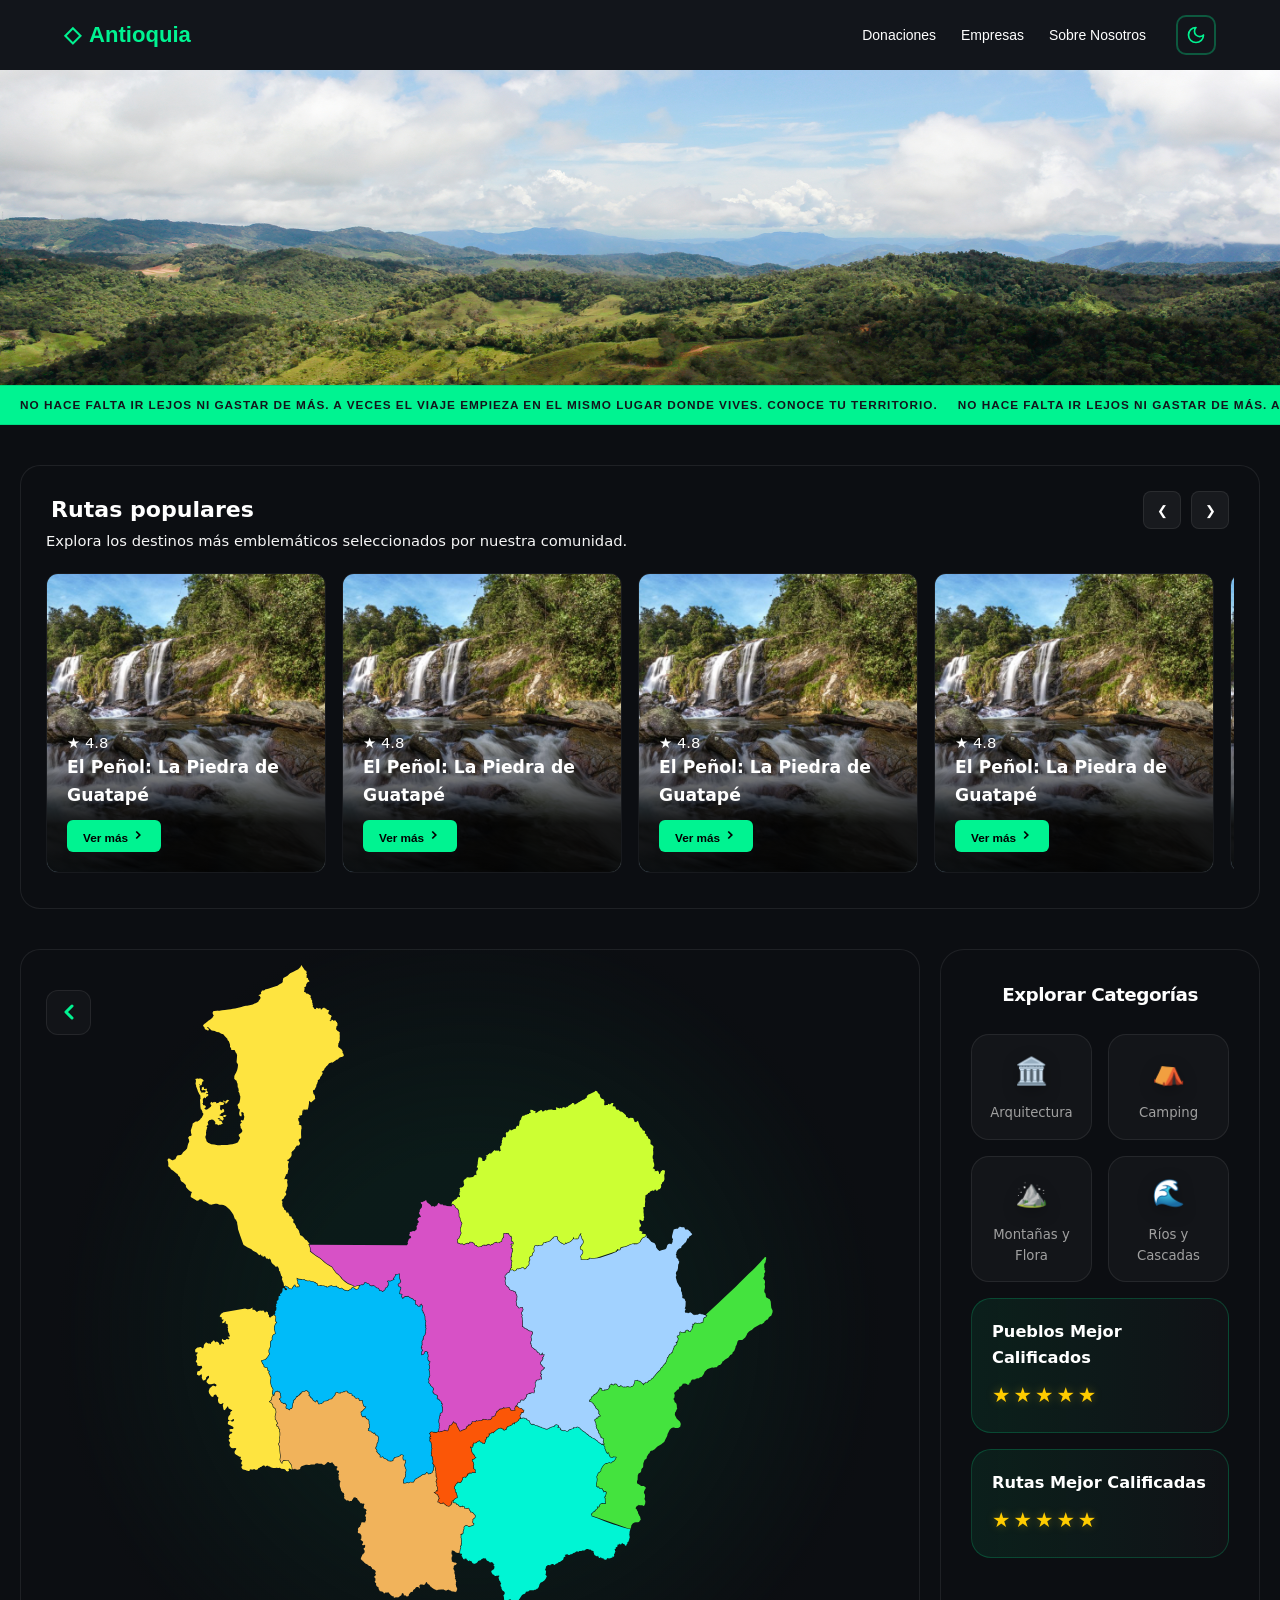
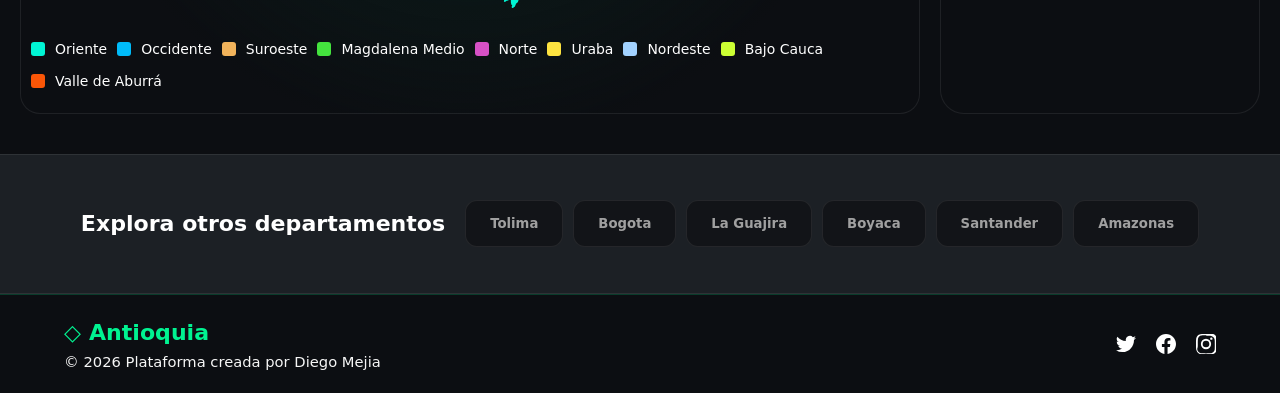
==== commit 25765c4a: "Actualizacion de fotos temporales, y terminacion de municipios para las regiones" ====
--- a/index.html
+++ b/index.html
@@ -83,125 +83,111 @@
                 <div class="grid-wrapper">
                     <div class="destinos-grid" id="destinosGrid">
                         <article class="card">
-                            <img src="./assets/3.png" alt="El Peñol: La Piedra de Guatapé" loading="lazy">
-                            <div class="card-content">
-                                <div class="card-header">
-                                    <div class="rating">
-                                        <span class="star">★</span>
-                                        <span>4.8</span>
-                                    </div>
-                                </div>
-                                <h3 class="card-title">El Peñol: La Piedra de Guatapé</h3>
-                                <p class="card-description">Vistas potentes, 740 escalones y un pueblito lleno de
-                                    zócalos
-                                    coloridos.</p>
-                                <div class="card-footer">
-                                    <button class="btn-card" aria-label="Ver detalles de El Peñol">
-                                        Ver más
-                                        <svg width="14" height="14" viewBox="0 0 24 24" fill="none"
-                                            stroke="currentColor" stroke-width="3">
-                                            <path d="M9 18l6-6-6-6"></path>
-                                        </svg>
-                                    </button>
-                                </div>
-                            </div>
-                        </article>
-                        <article class="card">
-                            <img src="./assets/3.png" alt="El Peñol: La Piedra de Guatapé" loading="lazy">
-                            <div class="card-content">
-                                <div class="card-header">
-                                    <div class="rating">
-                                        <span class="star">★</span>
-                                        <span>4.8</span>
-                                    </div>
-                                </div>
-                                <h3 class="card-title">El Peñol: La Piedra de Guatapé</h3>
-                                <p class="card-description">Vistas potentes, 740 escalones y un pueblito lleno de
-                                    zócalos
-                                    coloridos.</p>
-                                <div class="card-footer">
-                                    <button class="btn-card" aria-label="Ver detalles de El Peñol">
-                                        Ver más
-                                        <svg width="14" height="14" viewBox="0 0 24 24" fill="none"
-                                            stroke="currentColor" stroke-width="3">
-                                            <path d="M9 18l6-6-6-6"></path>
-                                        </svg>
-                                    </button>
-                                </div>
-                            </div>
-                        </article>
-                        <article class="card">
-                            <img src="./assets/3.png" alt="El Peñol: La Piedra de Guatapé" loading="lazy">
-                            <div class="card-content">
-                                <div class="card-header">
-                                    <div class="rating">
-                                        <span class="star">★</span>
-                                        <span>4.8</span>
-                                    </div>
-                                </div>
-                                <h3 class="card-title">El Peñol: La Piedra de Guatapé</h3>
-                                <p class="card-description">Vistas potentes, 740 escalones y un pueblito lleno de
-                                    zócalos
-                                    coloridos.</p>
-                                <div class="card-footer">
-                                    <button class="btn-card" aria-label="Ver detalles de El Peñol">
-                                        Ver más
-                                        <svg width="14" height="14" viewBox="0 0 24 24" fill="none"
-                                            stroke="currentColor" stroke-width="3">
-                                            <path d="M9 18l6-6-6-6"></path>
-                                        </svg>
-                                    </button>
-                                </div>
-                            </div>
-                        </article>
-                        <article class="card">
-                            <img src="./assets/3.png" alt="El Peñol: La Piedra de Guatapé" loading="lazy">
-                            <div class="card-content">
-                                <div class="card-header">
-                                    <div class="rating">
-                                        <span class="star">★</span>
-                                        <span>4.8</span>
-                                    </div>
-                                </div>
-                                <h3 class="card-title">El Peñol: La Piedra de Guatapé</h3>
-                                <p class="card-description">Vistas potentes, 740 escalones y un pueblito lleno de
-                                    zócalos
-                                    coloridos.</p>
-                                <div class="card-footer">
-                                    <button class="btn-card" aria-label="Ver detalles de El Peñol">
-                                        Ver más
-                                        <svg width="14" height="14" viewBox="0 0 24 24" fill="none"
-                                            stroke="currentColor" stroke-width="3">
-                                            <path d="M9 18l6-6-6-6"></path>
-                                        </svg>
-                                    </button>
-                                </div>
-                            </div>
-                        </article>
-                        <article class="card">
-                            <img src="./assets/3.png" alt="El Peñol: La Piedra de Guatapé" loading="lazy">
-                            <div class="card-content">
-                                <div class="card-header">
-                                    <div class="rating">
-                                        <span class="star">★</span>
-                                        <span>4.8</span>
-                                    </div>
-                                </div>
-                                <h3 class="card-title">El Peñol: La Piedra de Guatapé</h3>
-                                <p class="card-description">Vistas potentes, 740 escalones y un pueblito lleno de
-                                    zócalos
-                                    coloridos.</p>
-                                <div class="card-footer">
-                                    <button class="btn-card" aria-label="Ver detalles de El Peñol">
-                                        Ver más
-                                        <svg width="14" height="14" viewBox="0 0 24 24" fill="none"
-                                            stroke="currentColor" stroke-width="3">
-                                            <path d="M9 18l6-6-6-6"></path>
-                                        </svg>
-                                    </button>
-                                </div>
-                            </div>
-                        </article>
+                            <img src="./assets/12.jpeg" alt="El Peñol: La Piedra de Guatapé" loading="lazy">
+                            <div class="card-content">
+                                <div class="card-header">
+                                    <div class="rating">
+                                        <span class="star">★</span>
+                                        <span>4.8</span>
+                                    </div>
+                                </div>
+                                <h3 class="card-title">El Peñol: La Piedra de Guatapé</h3>
+                                <div class="card-footer">
+                                    <button class="btn-card" aria-label="Ver detalles de El Peñol">
+                                        Ver más
+                                        <svg width="14" height="14" viewBox="0 0 24 24" fill="none"
+                                            stroke="currentColor" stroke-width="3">
+                                            <path d="M9 18l6-6-6-6"></path>
+                                        </svg>
+                                    </button>
+                                </div>
+                            </div>
+                        </article>
+                         <article class="card">
+                            <img src="./assets/12.jpeg" alt="El Peñol: La Piedra de Guatapé" loading="lazy">
+                            <div class="card-content">
+                                <div class="card-header">
+                                    <div class="rating">
+                                        <span class="star">★</span>
+                                        <span>4.8</span>
+                                    </div>
+                                </div>
+                                <h3 class="card-title">El Peñol: La Piedra de Guatapé</h3>
+                                <div class="card-footer">
+                                    <button class="btn-card" aria-label="Ver detalles de El Peñol">
+                                        Ver más
+                                        <svg width="14" height="14" viewBox="0 0 24 24" fill="none"
+                                            stroke="currentColor" stroke-width="3">
+                                            <path d="M9 18l6-6-6-6"></path>
+                                        </svg>
+                                    </button>
+                                </div>
+                            </div>
+                        </article>
+                         <article class="card">
+                            <img src="./assets/12.jpeg" alt="El Peñol: La Piedra de Guatapé" loading="lazy">
+                            <div class="card-content">
+                                <div class="card-header">
+                                    <div class="rating">
+                                        <span class="star">★</span>
+                                        <span>4.8</span>
+                                    </div>
+                                </div>
+                                <h3 class="card-title">El Peñol: La Piedra de Guatapé</h3>
+                                <div class="card-footer">
+                                    <button class="btn-card" aria-label="Ver detalles de El Peñol">
+                                        Ver más
+                                        <svg width="14" height="14" viewBox="0 0 24 24" fill="none"
+                                            stroke="currentColor" stroke-width="3">
+                                            <path d="M9 18l6-6-6-6"></path>
+                                        </svg>
+                                    </button>
+                                </div>
+                            </div>
+                        </article>
+                         <article class="card">
+                            <img src="./assets/12.jpeg" alt="El Peñol: La Piedra de Guatapé" loading="lazy">
+                            <div class="card-content">
+                                <div class="card-header">
+                                    <div class="rating">
+                                        <span class="star">★</span>
+                                        <span>4.8</span>
+                                    </div>
+                                </div>
+                                <h3 class="card-title">El Peñol: La Piedra de Guatapé</h3>
+                                <div class="card-footer">
+                                    <button class="btn-card" aria-label="Ver detalles de El Peñol">
+                                        Ver más
+                                        <svg width="14" height="14" viewBox="0 0 24 24" fill="none"
+                                            stroke="currentColor" stroke-width="3">
+                                            <path d="M9 18l6-6-6-6"></path>
+                                        </svg>
+                                    </button>
+                                </div>
+                            </div>
+                        </article>
+                         <article class="card">
+                            <img src="./assets/12.jpeg" alt="El Peñol: La Piedra de Guatapé" loading="lazy">
+                            <div class="card-content">
+                                <div class="card-header">
+                                    <div class="rating">
+                                        <span class="star">★</span>
+                                        <span>4.8</span>
+                                    </div>
+                                </div>
+                                <h3 class="card-title">El Peñol: La Piedra de Guatapé</h3>
+                                <div class="card-footer">
+                                    <button class="btn-card" aria-label="Ver detalles de El Peñol">
+                                        Ver más
+                                        <svg width="14" height="14" viewBox="0 0 24 24" fill="none"
+                                            stroke="currentColor" stroke-width="3">
+                                            <path d="M9 18l6-6-6-6"></path>
+                                        </svg>
+                                    </button>
+                                </div>
+                            </div>
+                        </article>
+
                     </div>
                 </div>
             </section>
--- a/style.css
+++ b/style.css
@@ -253,11 +253,24 @@
    3. HERO, BANNER & MARQUESINA
    ========================================================================== */
 .hero-banner {
-    background-image: url('assets/banner.png');
+    background-image: url('assets/13.jpg');
+    /* 1. Centra la imagen horizontal y verticalmente */
+    background-position: center; 
+    /* 2. Asegura que la imagen cubra todo el contenedor sin deformarse */
+    background-size: cover; 
+    /* 3. Evita que la imagen se repita si el contenedor es más grande */
+    background-repeat: no-repeat; 
+
     padding: 60px 20px;
     min-height: 315px;
     text-align: center;
     color: #0c1633;
+    
+    /* Bonus: Centrado de contenido interno (texto) */
+    display: flex;
+    flex-direction: column;
+    justify-content: center;
+    align-items: center;
 }
 
 .ticker-banner {
@@ -662,7 +675,8 @@
     left: 0;
     right: 0;
     padding: 20px;
-    background-color: linear-gradient(to top, rgba(0, 0, 0, 0.9) 30%, transparent 100%);
+    /* CAMBIO CRÍTICO: Usa 'background' o 'background-image' */
+    background: linear-gradient(to top, rgba(0, 0, 0, 0.9) 30%, transparent 100%);
     color: white;
     display: flex;
     flex-direction: column;
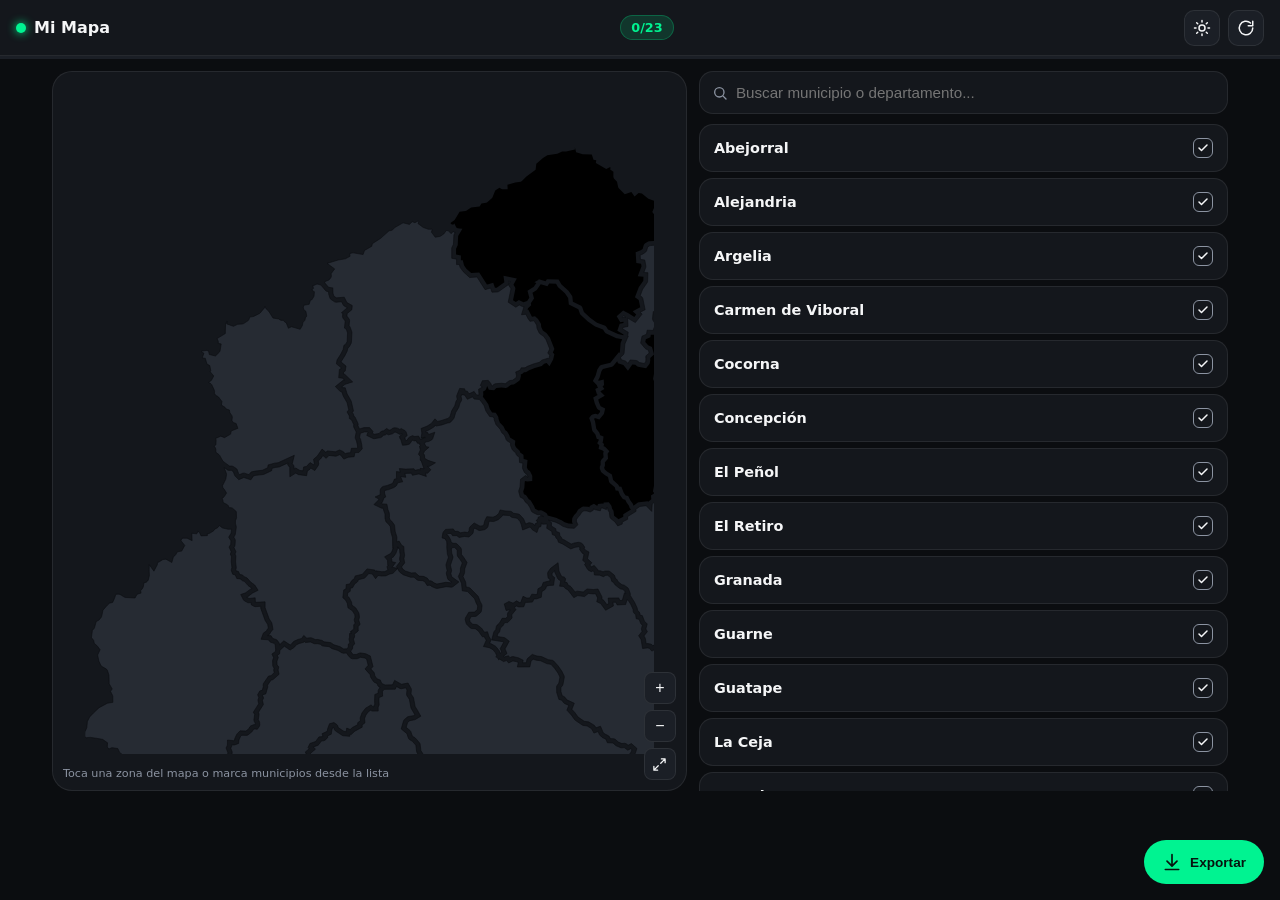
==== commit 7b12f351: "Se cambia toda la app" ====
--- a/index.html
+++ b/index.html
@@ -1,381 +1,108 @@
 <!DOCTYPE html>
-<html lang="en">
+<html lang="es">
 
 <head>
     <meta charset="UTF-8">
-    <meta name="viewport" content="width=device-width, initial-scale=1.0">
-    <title>Antioquia</title>
+    <meta name="viewport" content="width=device-width, initial-scale=1.0, maximum-scale=1.0, user-scalable=no">
+    <title>Mi Mapa · Colombia</title>
     <link rel="stylesheet" href="style.css">
 </head>
 
 <body>
-    <header class="main-header">
-        <div class="header-container">
-            <div class="left-section">
-                <div class="logo">
-                    <span class="logo-icon">◇ </span> Antioquia
-                </div>
-            </div>
 
-            <nav class="nav-links">
-                <a href="#" class="nav-item">Donaciones</a>
-                <a href="#" class="nav-item">Empresas</a>
-                <a href="#" class="nav-item">Sobre Nosotros</a>
-            </nav>
+    <!-- HEADER -->
+    <header class="topbar">
+        <div class="topbar-left">
+            <span class="logo-dot"></span>
+            <span class="logo-text">Mi Mapa</span>
+        </div>
 
-            <button id="theme-toggle" class="theme-switch" aria-label="Cambiar tema">
-                <svg class="icon-sun" xmlns="http://www.w3.org/2000/svg" width="20" height="20" viewBox="0 0 24 24"
-                    fill="none" stroke="currentColor" stroke-width="2" stroke-linecap="round" stroke-linejoin="round">
+        <div class="progress-pill" id="progressPill">
+            <span id="progressCount">0</span>/<span id="progressTotal">0</span>
+        </div>
+
+        <div class="topbar-actions">
+            <button class="icon-btn" id="themeToggle" aria-label="Cambiar tema">
+                <svg viewBox="0 0 24 24" width="18" height="18" fill="none" stroke="currentColor" stroke-width="2"
+                    stroke-linecap="round" stroke-linejoin="round">
                     <circle cx="12" cy="12" r="4" />
-                    <path d="M12 2v2" />
-                    <path d="M12 20v2" />
-                    <path d="m4.93 4.93 1.41 1.41" />
-                    <path d="m17.66 17.66 1.41 1.41" />
-                    <path d="M2 12h2" />
-                    <path d="M20 12h2" />
-                    <path d="m6.34 17.66-1.41 1.41" />
-                    <path d="m19.07 4.93-1.41 1.41" />
+                    <path
+                        d="M12 2v2M12 20v2M4.9 4.9l1.4 1.4M17.7 17.7l1.4 1.4M2 12h2M20 12h2M4.9 19.1l1.4-1.4M17.7 6.3l1.4-1.4" />
                 </svg>
-
-                <svg class="icon-moon" xmlns="http://www.w3.org/2000/svg" width="20" height="20" viewBox="0 0 24 24"
-                    fill="none" stroke="currentColor" stroke-width="2" stroke-linecap="round" stroke-linejoin="round">
-                    <path d="M12 3a6 6 0 0 0 9 9 9 9 0 1 1-9-9Z" />
+            </button>
+            <button class="icon-btn" id="resetBtn" aria-label="Reiniciar mapa">
+                <svg viewBox="0 0 24 24" width="18" height="18" fill="none" stroke="currentColor" stroke-width="2"
+                    stroke-linecap="round" stroke-linejoin="round">
+                    <path d="M21 12a9 9 0 1 1-3-6.7" />
+                    <path d="M21 3v6h-6" />
                 </svg>
             </button>
         </div>
     </header>
 
-    <main id="app-main">
-        <section class="hero-banner">
-            <div class="container">
+    <div class="progress-track">
+        <div class="progress-fill" id="progressFill"></div>
+    </div>
+
+    <main class="app-main">
+
+        <!-- SECCIÓN DE MAPA (Espacio reservado para SVG final) -->
+        <section class="map-section">
+            <div class="map-viewport" id="mapViewport">
+
+                <div class="map-zoom-target" id="mapZoomTarget">
+                    <!-- ESPACIO RESERVADO PARA EL SVG FINAL -->
+                    <svg id="mapaSvg" class="mapa-svg" viewBox="0 0 1000 1000" xmlns="http://www.w3.org/2000/svg">
+                        <g id="regiones">
+                            <!-- Aquí pegarás los <path data-name="NombreMunicipio"> del SVG definitivo -->
+                        </g>
+                    </svg>
+                </div>
+
+                <div class="zoom-controls">
+                    <button class="zoom-btn" id="zoomInBtn" aria-label="Acercar">+</button>
+                    <button class="zoom-btn" id="zoomOutBtn" aria-label="Alejar">−</button>
+                    <button class="zoom-btn zoom-btn-reset" id="zoomResetBtn" aria-label="Restablecer zoom">
+                        <svg viewBox="0 0 24 24" width="15" height="15" fill="none" stroke="currentColor"
+                            stroke-width="2" stroke-linecap="round" stroke-linejoin="round">
+                            <path d="M15 3h6v6M9 21H3v-6M21 3l-7 7M3 21l7-7" />
+                        </svg>
+                    </button>
+                </div>
+
+                <p class="map-hint" id="mapHint">Toca una zona del mapa o marca municipios desde la lista</p>
             </div>
         </section>
 
-        <section class="ticker-banner">
-            <div class="ticker-wrapper">
-                <div class="ticker-item">
-                    No hace falta ir lejos ni gastar de más. A veces el viaje empieza en el mismo lugar donde vives.
-                    Conoce
-                    tu territorio.
-                </div>
-                <div class="ticker-item">
-                    No hace falta ir lejos ni gastar de más. A veces el viaje empieza en el mismo lugar donde vives.
-                    Conoce
-                    tu territorio.
-                </div>
+        <!-- LISTA Y BUSCADOR -->
+        <section class="list-section">
+            <div class="list-search">
+                <svg viewBox="0 0 24 24" width="16" height="16" fill="none" stroke="currentColor" stroke-width="2"
+                    stroke-linecap="round" stroke-linejoin="round">
+                    <circle cx="11" cy="11" r="7" />
+                    <path d="m21 21-4.3-4.3" />
+                </svg>
+                <input type="text" id="searchInput" placeholder="Buscar municipio o departamento..." autocomplete="off">
             </div>
+
+            <ul class="region-list" id="regionList"></ul>
         </section>
 
-        <section id="map-explorer" class="light-mode">
-
-            <section class="populares">
-                <div class="container">
-                    <div class="header-populares">
-                        <h2 class="title">Rutas populares</h2>
-                        <div class="nav-arrows">
-                            <button class="arrow-btn prev" onclick="scrollGrid(-1)">❮</button>
-                            <button class="arrow-btn next" onclick="scrollGrid(1)">❯</button>
-                        </div>
-                    </div>
-                    <p class="savings">Explora los destinos más emblemáticos seleccionados por nuestra comunidad.</p>
-                </div>
-
-                <div class="grid-wrapper">
-                    <div class="destinos-grid" id="destinosGrid">
-                        <article class="card">
-                            <img src="./assets/12.jpeg" alt="El Peñol: La Piedra de Guatapé" loading="lazy">
-                            <div class="card-content">
-                                <div class="card-header">
-                                    <div class="rating">
-                                        <span class="star">★</span>
-                                        <span>4.8</span>
-                                    </div>
-                                </div>
-                                <h3 class="card-title">El Peñol: La Piedra de Guatapé</h3>
-                                <div class="card-footer">
-                                    <button class="btn-card" aria-label="Ver detalles de El Peñol">
-                                        Ver más
-                                        <svg width="14" height="14" viewBox="0 0 24 24" fill="none"
-                                            stroke="currentColor" stroke-width="3">
-                                            <path d="M9 18l6-6-6-6"></path>
-                                        </svg>
-                                    </button>
-                                </div>
-                            </div>
-                        </article>
-                         <article class="card">
-                            <img src="./assets/12.jpeg" alt="El Peñol: La Piedra de Guatapé" loading="lazy">
-                            <div class="card-content">
-                                <div class="card-header">
-                                    <div class="rating">
-                                        <span class="star">★</span>
-                                        <span>4.8</span>
-                                    </div>
-                                </div>
-                                <h3 class="card-title">El Peñol: La Piedra de Guatapé</h3>
-                                <div class="card-footer">
-                                    <button class="btn-card" aria-label="Ver detalles de El Peñol">
-                                        Ver más
-                                        <svg width="14" height="14" viewBox="0 0 24 24" fill="none"
-                                            stroke="currentColor" stroke-width="3">
-                                            <path d="M9 18l6-6-6-6"></path>
-                                        </svg>
-                                    </button>
-                                </div>
-                            </div>
-                        </article>
-                         <article class="card">
-                            <img src="./assets/12.jpeg" alt="El Peñol: La Piedra de Guatapé" loading="lazy">
-                            <div class="card-content">
-                                <div class="card-header">
-                                    <div class="rating">
-                                        <span class="star">★</span>
-                                        <span>4.8</span>
-                                    </div>
-                                </div>
-                                <h3 class="card-title">El Peñol: La Piedra de Guatapé</h3>
-                                <div class="card-footer">
-                                    <button class="btn-card" aria-label="Ver detalles de El Peñol">
-                                        Ver más
-                                        <svg width="14" height="14" viewBox="0 0 24 24" fill="none"
-                                            stroke="currentColor" stroke-width="3">
-                                            <path d="M9 18l6-6-6-6"></path>
-                                        </svg>
-                                    </button>
-                                </div>
-                            </div>
-                        </article>
-                         <article class="card">
-                            <img src="./assets/12.jpeg" alt="El Peñol: La Piedra de Guatapé" loading="lazy">
-                            <div class="card-content">
-                                <div class="card-header">
-                                    <div class="rating">
-                                        <span class="star">★</span>
-                                        <span>4.8</span>
-                                    </div>
-                                </div>
-                                <h3 class="card-title">El Peñol: La Piedra de Guatapé</h3>
-                                <div class="card-footer">
-                                    <button class="btn-card" aria-label="Ver detalles de El Peñol">
-                                        Ver más
-                                        <svg width="14" height="14" viewBox="0 0 24 24" fill="none"
-                                            stroke="currentColor" stroke-width="3">
-                                            <path d="M9 18l6-6-6-6"></path>
-                                        </svg>
-                                    </button>
-                                </div>
-                            </div>
-                        </article>
-                         <article class="card">
-                            <img src="./assets/12.jpeg" alt="El Peñol: La Piedra de Guatapé" loading="lazy">
-                            <div class="card-content">
-                                <div class="card-header">
-                                    <div class="rating">
-                                        <span class="star">★</span>
-                                        <span>4.8</span>
-                                    </div>
-                                </div>
-                                <h3 class="card-title">El Peñol: La Piedra de Guatapé</h3>
-                                <div class="card-footer">
-                                    <button class="btn-card" aria-label="Ver detalles de El Peñol">
-                                        Ver más
-                                        <svg width="14" height="14" viewBox="0 0 24 24" fill="none"
-                                            stroke="currentColor" stroke-width="3">
-                                            <path d="M9 18l6-6-6-6"></path>
-                                        </svg>
-                                    </button>
-                                </div>
-                            </div>
-                        </article>
-
-                    </div>
-                </div>
-            </section>
-
-            <div class="explorer-wrapper">
-
-                <div class="map-viewport">
-                    <div class="map-svg">
-                        <button onclick="resetMap()" class="back-circle" aria-label="Volver">
-                            <svg viewBox="0 0 24 24">
-                                <path d="M15 18l-6-6 6-6" stroke-linecap="round" stroke-linejoin="round" />
-                            </svg>
-                        </button>
-
-                        <svg xmlns="http://www.w3.org/2000/svg" viewBox="0 0 7315 7776">
-                            <path class="fil0 tooltip-target" data-name="Oriente"
-                                d="M3523.78 7110.83l-0.13 0.31 20.24 4.36 1.65 0.87 1.45 1.36 11.09 -1.68 5.03 11.74 -4.7 1.29 -3.74 13.64 8.26 9.48 0.79 1.61 1.38 7 3.21 5.17 6.45 4.97 -1.89 7.62 15.87 9.17 3.57 -10.89 3.54 -1.12 2.47 0.15 6.33 2.87 6.52 -8.35 1.17 7.73 2.72 5.07 13.31 12.12 0.91 1.34 2 5.29 16.35 4.92 -1.74 -12.41 9.46 6.58 23.65 10.46 7.41 19.23 8.2 -0.31 11.04 12.78 10.58 -7.93 2.11 -0.69 8.17 0.12 5.16 -1.66 12.07 -8.79 2.8 -3.4 2.03 -4.46 1.28 -1.48 0.77 -0.5 3.19 -3.69 2.13 -4.67 1.37 -1.54 10.13 -6.08 1.65 -0.49 9.33 -0.35 4.36 -1.35 6.6 -4.23 3.12 -3.56 4.06 -8.47 12.52 -2.71 4.4 -2.47 4.54 -4.72 5.36 2.22 18.12 1.42 0.06 -2.11 7.61 2.44 3.73 11.79 0.94 1.98 7.09 11.22 5.19 3.76 15.15 3.89 1.44 0.76 16.33 14.43 26.44 -3.78 6.95 11.66 6.68 0.89 3.77 14.17 8.73 2.76 0.28 6.22 -12.9 2.34 13.91 11.8 -1.13 23.7 -0.76 2.01 -3.14 3.91 -4.65 10.75 -3.81 -0.76 -15.74 12.98 -2.2 0.8 -6.12 0 0 15.81 3.8 2.85 -0.53 11.2 5.75 1.15 4.77 12.89 9.67 2.91 1.39 0.81 7.61 7.22 1.35 1.05 12.32 7.71 5.82 1.17 10.27 -1.57 12.26 -1.78 18.73 -2.6 4.48 7.31 -11.1 17.2 11.41 38.01 4.01 5.01 3.66 2.06 1.57 1.87 6.69 18.81 0.91 1.81 5.08 7.62 -6.54 7.2 -2.23 6.04 0.36 12.83 1.94 5.22 8.85 10.7 0.79 2.32 -0.35 10.66 0.84 4.02 9.34 19.3 2.87 3.34 18.48 12.73 1.06 1.15 6.44 11.48 0.42 2.05 -1.43 13.6 -0.49 1.45 -8.15 13.37 -1.31 1.25 -7.87 4.25 7.82 10.63 0.65 1.74 3.61 39.82 -0.03 0.89 -3.13 18.28 11.84 6.98 22.88 -16.59 1.66 -0.64 17.12 -1.94 4 -8.11 16.91 -5.72 2.01 -0.07 7.73 2.06 0.43 34.05 0.18 1.69 5.49 26.83 10.9 3.97 -4.19 10.85 -0.34 1.09 -3.74 14.5 11.48 12.96 25.65 -17.04 3.17 -3.77 15.13 -35.21 0.65 -0.99 3.85 -4.15 0.47 -0.42 13.95 -10.38 3.22 -4.8 4.1 -16.41 0.49 -1.08 42.66 -63.89 1 -0.99 18.08 -11.64 1.19 -0.49 9.43 -1.89 4.06 -2.04 7.54 -6.79 2.34 -3.5 4.62 -13.09 23.4 -3.18 3.96 -1.59 19.31 -14.22 1.99 -0.67 47.59 -0.9 4.34 -1.23 4.39 -2.64 1.78 -0.5 10.11 0 5.8 -2.28 9.27 -8.54 1.5 -0.81 11.33 -2.84 13.4 -25.33 0.74 -2 4.94 -21.6 0.38 -0.96 10.49 -18.07 1.61 -1.44 19.66 -8.56 1.72 -1 28.64 -21.28 2.13 -2.27 14.42 -22.12 1.11 -2.49 2.98 -11.17 1.52 -2.05 2.81 -1.76 1.49 -8.19 -14.03 -15.73 -3.18 0c0.2,-1.96 0.23,-3.37 0.74,-5.21l4.32 -8.65 0.88 -3.26 1.96 -29.44 -8.34 -7.46 -1.15 -2.31 -1.09 -13.83 5.29 -3.09 6.4 -29.12 1.44 -2.13 9.6 -6.54 9.87 -6.59 2.28 -0.57 28.19 2.91 2.78 -8.26 6.87 -2.16 7.48 -5.1 2.09 -0.6 17.98 0.74 3.43 8.23 10.92 2.98 15.98 -13.8 1.29 -0.7 10.18 -3 1.97 -0.87 12.81 -7.69 2.46 -2.19 5.64 -7.33 11.93 -0.57 4.77 -1.72 34.43 -25.82 3.16 -4.55 7.56 -26.43 1.11 -1.71 0.61 -0.52 2.51 -0.8 7.83 0.65 7.44 -11.7 -9.23 -8.46 1.3 -6.53 6.43 0 3.26 -0.65 5.3 -2.12 0.87 -0.23 9.66 -1.21 1.07 0.04 11.13 2.15 1.93 1.09 3.81 4.24 11.98 0 5.51 -2.02 8.32 -6.94 2.1 -0.8 9.19 -0.32 4.02 -1.13 13.96 -7.88 0.23 -2.67 3.37 -0.92 -0.27 -2.11 15.91 -2.04 4.71 -2.14 15.31 -13.81 1.71 -0.83 9.9 -1.77 5.42 7.45 11.13 0 8.13 -9.55 26.14 -0.62 5.52 -2.19 3.17 -2.83 2.47 -0.88 18.2 0.87 3.83 -0.69 4.41 -1.89 4.27 -3.97 1.85 -3.6 8.19 0.47 3.16 -6.33 1.63 -0.36c11.09,-2.46 15.39,-2.13 24.07,-1.44 2.56,0.2 5.54,0.44 8.76,0.62l2.17 0.93 6.15 5.72 10.12 -1.7 17.81 12.89 3.83 1.55 16.37 2.33 2.67 4.99 -4.93 3.07 1.64 6.59 1.56 3.22 5.22 6.78 -1.11 4.06 0.61 6.1 6.55 13.1 3.54 3.7 27.94 15.37 9.15 -7.75 6.1 2.43 -1.79 7.74 12.25 16.33 11.56 -1.06 1.98 -8.59 8.43 0.45 0.9 2.42 1.94 3.09 4.77 4.77 5.05 2.43 19.44 2.22 0 8.43 19.81 6.37 5.15 0.03 8.62 -2.65 8.48 -17.61 4.06 0.82 1.51 0.14 7.29 0.16 2.24 0.87 3.69 3.28 16.45 -2.91 4.08 -1.93 3.41 -2.89 2.11 -0.81 9.51 -0.34 4.88 -1.73 2.69 -2.01 3.31 -5.31 1.59 -8.48 5.11 3.35 7.99 4.36 6.28 -17.62 -4.38 -2.77 0 -9.58 0.95 -2.37 6.87 -7.31 -0.4 -5.52 0.78 -2.44 1.35 -1.65 2.47 -7.75 1.21 0 5.61 -10.39 -7 -4.85 1.52 -10.62 -3.3 -1.42 -1.76 -1.7 -1.89 -3.98 3.27 -2.11 3.44 -4.31 1.55 -1.11 7.26 -2.6 -1.02 -13.87 5.04 -5.61 2.83 2.51 12.5 -7.8 -1.07 -3.83 0.24 -2.47 1.18 -2.35 0.92 -3.87 0 -5.8 -0.33 -0.2 0.33 -0.69 0 -1.06 0.5 0 2.11 -4.47 0.53 0.19 15.51 0 0.46 -6.96 0.71 -1.89 4.61 -6.03 4 12.46 5.07 0 5.63 -2.15 1.19 -1.04 5.8 1.06 7 -9.81 -2.43 -5.39 10.33 3.06 1.94 1.46 3.31 5.2 5.16 3.87 10.04 -1.44 2.69 2.25 1.22 2.3 0.96 9.1 5.18 0.43 -0.34 3.08 8.77 5.61 5.97 -4.49 3.2 -4.78 3.23 -12.91 3.65 0.41 3.39 -5.81 1.01 -5.9 -1.28 -6.76 5.43 -6.89 4.05 0 4.08 -6.35 1.21 -6.33 -0.65 -3.27 7.42 -6.04 0 -12.19 0.33 -1.44 6.41 -14.05 0.71 -4.88 -6.63 -43.41 5.2 -3.79 -1.49 -17.86 0.17 -1.35 10.26 -31.56c-149.52,-30.83 -322.17,-108.74 -468.33,-159.93l-2.15 -13.14 -6.97 -13.71 10.9 -7.96 5.19 -5.54 1.1 -0.8 3.96 -1.78 6.81 -13.41 16.44 -0.11 0.44 -11.52 8.09 -1.89 0.37 -1.85 0.23 -0.72 1.79 -4.07 0.38 -0.64 7.39 -10.13 4.29 0.65 1.37 -2.42 6.14 -1.58 0.3 -0.65 0.53 -5.94 -3.86 -17.34 17.27 -0.54 1.3 0.22 5.79 2.16 2.01 -3.1 0.1 -4.72 0.18 -1.03 2 -5.94 0.49 -0.95 1.45 -1.99 1.42 -6.67 0.53 -1.23 4.44 -6.51 0.95 -0.94c11.41,-7.53 12.24,-7.03 26.64,-12.5l3.98 2.47 3.95 -1.94 3.7 2.05 6.08 -3.7 11.06 5.11 7.41 0.6 0.28 -1.85 0.44 -1.22 0.46 -0.81 -0.91 -16.17 -4.67 -4.37 2.26 -14.94 -1.26 -9.54 -0.01 -0.79 0.49 -4.84 0.18 -0.83 0.83 -2.31 -11.76 -23.88 13 -2.68 0.41 -9.29 0.17 -0.92 1.75 -5.37 0.42 -0.87 3.05 -4.52 0.84 -5.46 0.41 -1.18 3.21 -5.72 -4.52 -8.74 6.39 -4.41 -2.28 -2.72 -0.57 -0.95 -1.75 -4.41 -5.1 0.12 -0.87 -0.08 -5.43 -1.29 -1.21 -0.56 -1.5 -1.07 -13.94 11.23 -0.39 -23.22 -8.43 -1.12 -3.09 -7.43c-1.78,-4.22 -3.58,-8.49 -5.09,-12.64l-0.76 -2.49 -0.43 0.03 -10.33 2.95 -0.95 0.13 -5.58 0 -0.91 -0.13 -6.59 -1.81 -0.98 -0.44 -5.37 -3.5 -0.81 -0.73 -5.76 -7.18c-1.94,-2.93 -2.66,-5.09 -3.98,-8.39l-10.66 5.97 -7.08 -12.33 -12.63 -2.74 0.78 -7.82c0.72,-7.03 1.07,-10.47 0.14,-18.86l-0.02 -0.63 0.28 -3.78 0.11 -0.63c1.46,-5.54 2.82,-11.11 4.14,-16.72l4.07 -17.85 1.74 -20.62 -0.86 -9.92 -3.49 -9.57c-0.33,-1.22 -0.64,-2.7 -0.81,-3.96l-0.44 -8.07 0.19 -1.34 2.65 -7.49 0.69 -1.15 4.48 -5c1.77,-4.61 2.3,-5.52 5,-9.81l-0.06 -2.83 0.04 -0.61 0.61 -3.7 0.16 -0.63 2.63 -7.21 0.24 -0.53 1.71 -3.01 0.33 -0.48 4.83 -5.94 1.02 -0.85 6.84 -3.78 1.26 -0.41 2.87 -0.35 6.61 -7.89 0.5 -0.49 3.17 -2.52 0.56 -0.35 2.8 -1.47 2.2 -5.39c-0.44,-11.45 -0.15,-10.13 3.12,-22.01l0.19 -0.53 1.39 -3.01 0.27 -0.47c2.78,-4.15 5.37,-8 7.78,-11.47 2.55,-3.67 5.12,-7.27 7.89,-10.94 7.93,-17.96 14.56,-22.51 29.74,-34.89l0.54 -0.37 3.46 -1.87 0.61 -0.26c14.84,-4.63 12.5,-4.57 26.75,-5.4l7.44 -4.27c4.8,-1.95 9.04,-2.64 14.18,-3.84l1.15 -0.07 6.75 0.73 1.1 0.31 7.15 3.35c4.58,-0.9 5.9,-1.37 10.56,-3.09l5.88 -7.45 0.6 -0.6 3.99 -3.09 0.73 -0.43 17.74 -7.78c1.39,-2.83 2.23,-4.78 4.21,-7.24l8.76 -9.3c2.04,-4.59 3.89,-8.54 5.85,-12.49 1.96,-3.95 4,-7.83 6.43,-12.31l0.16 -0.89c-13.09,-0.13 -15.41,-0.51 -29.26,-2.33l-12.63 6.24 -1.1 0.33 -6.76 0.85 -1.15 -0.04 -11.7 -2.5 -1.04 -0.41 -5.7 -3.38 -0.85 -0.72c-13.06,-15.16 -17.77,-30.28 -19.61,-49.92l-0.1 -0.02 -16.72 11.48 -6.07 -15.82 -5.58 -1.95 -2.54 -6.39c-1.55,-3.84 -3.11,-7.74 -4.52,-11.76l-4.8 -16.76 -9.6 -15.94 3.73 -10.57 -1.33 -7.27 -5.43 -8.44 -6.41 -8.04 -4.45 -4.3c-9.3,-3.88 -11.31,-4.39 -15.74,-7.44l-8.02 4.81 -6.66 -13.43 -10.27 -4 -0.6 -0.3 -4.39 -2.77 -0.51 -0.39 -3.63 -3.37 -2.04 -0.48 -1.13 -0.49 -8.09 -5.37 -0.89 -0.85 -5.95 -8.21 -6.72 -7.17 -0.73 -0.2 -7.48 -3.25 -0.88 -0.54 -6.31 -5.55c-7.38,-6.52 -14.65,-12.96 -23.09,-18.09 -13.28,-4.07 -18.72,-7.01 -32.28,-13.37l0.19 -0.41 -0.86 -0.5 -11.44 -9.61c-14.56,-7.94 -13.34,-6.65 -25.06,-16.97l-0.64 -0.75 -4.07 -6.4 -0.38 -0.85 -0.22 -0.71c-5.99,-2.57 -11.61,-6.07 -17.33,-9.23l-0.64 -0.45 -4.5 -4.02 -0.5 -0.57 -2.95 -4.1c-6.89,-4.24 -13.4,-8.46 -19.88,-12.79 -6.84,-4.57 -13.3,-9.02 -20.11,-13.73 -1.24,-1.02 -2.86,-2.54 -3.93,-3.73l-5.09 -6.65 -6.98 0 -9.52 -15.04 -16.15 -14.4 -2.08 -0.34 -0.8 -0.23 -6.08 -2.61 -0.72 -0.42 -1.45 -1.09c-3.47,0.57 -6.39,0.83 -9.94,1.15l-5.13 4.59 -1.02 0.64 -8.79 3.53 -1.18 0.24c-10.47,0.33 -11.83,0.56 -21.5,-0.76l3.65 7.08 -36.09 8.94 -0.97 8.55 -12.21 -5.03 -7.6 5.37 -1.14 0.52 -3.74 0.96 -0.3 0.23 0.09 3.91 -9.75 7.63 -0.75 0.44 -6.46 2.82 -0.87 0.26 -7.95 1.21 -0.98 0 -7.6 -1.03 -0.95 -0.27c-4.94,-2.22 -9.65,-4.46 -14.11,-7.56l-11.83 0.8 -3.49 2.97 -8.71 -4.37 -8.74 2.16 -10.07 -6.71 -21.21 -11.33 6.28 -7.1 -0.52 -0.63 -0.5 -0.84 -2.95 -7.02 -1.78 -1.33 -31.59 -8.47 16.31 -13.37 -0.51 -0.88 -0.18 -0.46 -5.22 -6.46 -4.11 -3.22c-5.71,-1.44 -7.29,-2.28 -12.45,-5.21 -3.59,0.98 -7.13,1.62 -10.78,2.37l-1.94 1.02 -0.31 0.44 -0.57 0.61 -5.06 4.31 -0.69 0.46 -4.25 2.16 -1.16 10.91 -13.68 -1.24c-6.06,2.92 -10.85,5.04 -17.09,7.58 -1.6,0.48 -3.72,0.96 -5.36,1.22l-6.11 0.42 -3.04 2.11 -0.7 0.37 -5.75 2.28 -0.73 0.2 -2.3 0.36 -0.27 0.54 -0.68 0.91 -6.35 6.2 -1 0.72 -18.15 8.63 -0.72 0.24 -5.75 1.3 -0.72 0.08 -20.31 0.24 -9.62 -9.46 -8.62 -2.35c-15.79,-2.2 -14.68,-1.83 -29.32,-6.74l-0.76 -0.35 -5.65 -3.58 -0.65 -0.54 -1.62 -1.7 -4.95 1.89 -0.43 -0.4 -0.18 0.06 -6.59 -6.18 -7.49 2.1 -9.86 -8.09c-5.48,-1.37 -7.5,-1.87 -12.36,-4.65l-5.75 -0.47c-1.74,-0.32 -4.09,-0.92 -5.76,-1.49 -3.56,-1.61 -7.07,-3.1 -10.67,-4.62 -3.72,-1.48 -8.89,-3.21 -12.46,-4.86l-7.27 -4.24 0.32 -0.51 -4.41 -3.71 -11.32 9.68 -7.47 -10.53 -10.55 3.81 -14.08 -14.3 -0.58 -0.8 -3.69 -6.89 -0.34 -0.92 -1.24 -5.86 -2.42 -2.53 -0.72 -1.11 -3.8 -9.61 -0.23 -1.29 0.01 -2.48 -0.22 -0.17 -2.87 1.56 -29.2 -17.06 0.37 -1.89 -0.66 -0.13 -2.71 -8.04c-5,-0.2 -9.07,-0.08 -13.89,-1.25l-14.7 -5.04 -0.2 -0.77c-5.84,1.4 -8.24,2.19 -14.15,1.85l-4.56 2.3c-1.55,0.62 -3.67,1.3 -5.29,1.7l-22.17 3.26c-2.76,2.05 -5.59,4.32 -9.41,7.51l-1.29 11.04 -17.96 13.17 -6.59 6.68 -0.91 0.67 -5.98 3.01 -1.08 0.34 -7.83 1.09 -8.5 2.46 1.19 20.13 -21.48 -12.17 -2.6 1.74 -3.9 9.51 -0.39 0.7 -2.85 3.94 -0.56 0.61 -6.51 5.57 -0.77 0.5 -4.96 2.36 -0.88 0.28 -4.56 0.8 -3.38 5.42 -16.5 1.98 -6.4 4.22 -0.69 0.35 -4.48 1.67 -0.8 0.2 -6.17 0.73 -6.2 10.4 -0.44 0.57 -2.93 3.17 -0.54 0.49 -2.84 2 0.77 19.18 -12.13 -1.89 -1.03 1.48 -2.73 2.85 -0.5 0.43 -4.16 2.93 -0.69 0.38 -4.31 1.75 -0.75 0.2 -10.88 1.78 -10.98 -14.59 0.11 -0.32 -1.53 -0.3 -7.03 -2.48c-1.22,-0.56 -2.6,-1.31 -3.74,-2l-8.22 -6.2 -0.87 0.47 -3.83 -1.36 -4.63 4.44 -12.07 -3 -11.5 6.56 -2.88 2.8 -0.91 0.64 -5.86 2.85 -1.04 0.31 -0.55 0.07c-13.39,12.02 -12.33,11.44 -26.56,20.55l-1.03 4.74 -13.14 7.58 -3.51 9.91 -20.75 -3.48 0.32 3.05 -10.54 5.74 -3.77 1.37 -0.57 0.15 -11.25 1.91 -6.98 2.11 8.22 6.07 -8.46 11.39 0.03 0.31 -0.11 1.28 -2.03 7.28 -0.57 1.17 -5.2 6.87 -4.2 0 -3.63 10.3 -14.89 -4.16 -0.47 0.21 0.68 2.21 -0.17 0.19 1.31 0.71 -0.79 10.31 -0.18 0.84 -1.59 4.72 -0.35 0.73 -4.42 7.06 -1.28 0.2 -2.31 7.29 -7.49 1.36 2.67 1.82 2.42 13.99 -3.74 4.43 -1.17 3.49 -0.13 -0.05 -0.61 1.79 -0.65 1.13 -1.28 1.5 -0.48 2.49 -0.17 0.56c-1.45,3.88 -2.66,5.91 -4.46,8.96l-2.52 4.28 -2.59 -0.75c-3.22,-0.93 -5.36,-1.64 -7.15,-2.23 -5.56,-1.83 -7.82,-2.58 -16.28,-1.84l-2.57 0.22 -4.16 -10.52 -2.93 -2.02 -5.74 -1.51 -1.06 -0.48 -0.57 -0.39 -4.03 -0.62 -6.62 0 -9.35 -14.88 -1.53 -1.44 -3.27 3.9 -0.53 0.5 -3.38 2.65 -0.6 0.38c-4.25,2.1 -8.36,4.53 -12.98,5.7l-1.86 0.28 -3.89 5.57 -0.92 0.91 -5.82 3.85 -0.78 0.38 -4.88 1.71 -0.85 0.19 -6.72 0.56 -8.87 4.11 -7.97 -2.94 -0.37 12.46 -13.02 7.91 0.04 0.43 6.73 1.32 -0.15 0.97 5.41 1.35 -6.67 6.67 -1.23 7.83 -0.34 1.06 -3.01 5.86 -0.67 0.89 -8.63 8.44 -13.28 -3.29 0.78 2.72 2.05 4.09 5.76 3.1 0 7.05 1.43 7.35 -1.43 1.71 0 8.52 4.09 3.64 -1.98 2.2 -0.3 0.56 -0.54 0.74 -0.89 0.93 3.81 3.78 -0.76 0.76 2.74 6 0.27 0.87 0.89 5.25 0.03 0.86 0.41 0.7 1.2 0.59 6.04 4.07 -0.52 0.76 6.34 8.19 -0.72 4.91 7.97 4.9 0 0.57 4.58 1.33 1.29 6.56 1.08 2.17 1.04 1.47 0.53 1.18 0.23 0.95 7.32 14.64 13.62 10.71 -21.79 8.74 -0.83 4.89 -15.91 9.12 -7 -2.69 -2.14 0.92 0.05 0.45 -0.33 10.41 -1.33 0.93 1.06 3.11 0.18 0.98 0.06 1.57c2.3,1.76 4.33,3.43 6.56,5.29l-0.52 0.59 0.3 0.43 5.57 10.1 1.18 3.3 0.15 0.58 1.65 9.52 3 8.11 1.35 7.05 -0.92 0.17c-1.51,8.99 -1.99,8.91 -6.39,17.65l0.03 0.16 1.85 2.01 0.44 0.57 5.65 9.38 -6.2 9.38 -0.41 0.5 -1.2 1.24c0.13,0.41 0.19,0.83 0.26,1.25l3.11 1.59 0.95 0.72 4.87 5.21 5.85 2.2 1.11 0.68 7.47 6.77 0.53 12.01 -0.06 0.76 -0.81 4.48 -0.22 0.73 -0.7 1.65 -0.15 3.01 4.41 17.09c-14.65,0.22 -19.94,1.33 -33.04,-1.6l-0.75 -0.26 -4.41 -2.15 -2.22 1.67 -0.7 0.42 -1.19 0.52 -0.91 1.14 -2.89 2.73 -0.54 0.42 -4.85 3.03 -1 0.42 -6.22 1.55 -1.07 0.1 -11.95 -0.85 0.17 -2.44 -2.22 2.91 -1.07 -0.81 -0.85 2.08 -4.9 -0.6 0.32 7.93 -14.79 -0.15 -0.88 0.88 3.96 4.94 -8.89 16.24 -7.71 1.37 -0.98 1.76 -0.42 0.62 -3.05 3.46 -0.93 0.77 -4.32 16.02 -15.57 -8.98 -2 0.26 -4.79 2.96 -0.54 0.28 -3.5 1.38 -0.63 0.18c-3.84,0.74 -6.73,1.27 -10.42,2.33l-0.06 7.04 0.34 6.29c-0.11,3.55 -0.86,5.97 -1.7,9.45l-0.41 0.99 -3.33 5.45 -0.93 1.02 -1.14 0.65 -2.51 0.86 -0.53 3.06 -1.06 3.22 -1.39 2.74 -1.87 2.56 0.69 5.07c-2.41,1.15 -7.62,3.26 -9.34,4.49l-4.2 7.92 -20.04 -1.13 -0.9 -0.17 -5.17 -1.71 -0.83 -0.41 -3.93 -2.6 -1.91 -0.9c-1.56,4.78 -3.65,8.94 -5.71,13.54l-6.88 1.69 -2.33 2.12 -6.43 7.28 -1.8 8.4 -0.24 0.73 -1.91 4.15 -0.39 0.65 -2.36 3.08 -0.5 0.53 -3.3 2.81 -0.6 0.41 -1.3 0.7 -2 7.19 -0.27 0.7 -2.12 3.99 -0.44 0.63 -1.23 1.44 -1.08 8.04 0.39 0.51 3.13 5.74 0.37 1.02 0.26 1.36c5.46,4.7 7.11,7.52 11.75,13.65l-4.99 10.87 1.54 8.03 2.97 6.23 6.2 3.61 0.96 0.83 4.72 5.86 0.61 1.13 1.98 6.28c1.08,5.26 0.79,10.95 0.93,16.31l5.56 10.67 -2.42 4.21 1.86 3.78 0.27 0.74 1.06 4.52 0.08 0.76 0.15 14.8 -13.86 2.2 -12.91 6.96 -7.04 6.67 -7.28 7.28c-0.53,0.68 -1.18,1.3 -1.78,1.87l-0.09 0.09 -5.62 13.77 -0.67 -0.12 0 0.01 -0.59 2.28 -0.2 0.58 -2.41 5.2 -0.25 6.76 0.43 0.31c8.19,-0.61 8.08,-0.24 17.18,1.11 3.24,0.52 6.4,1.06 9.63,1.67l0.69 0.2 2.69 1.11 0.65 0.35 8.65 6.02 -0.43 7.91 0.73 0.94 1.29 -0.6 0.99 -0.29 4.02 -0.54 1.02 0.02 9.32 1.52 3.93 7.83 7.67 5.67 0.33 5.32 4.46 0.95 0.91 0.34 3.37 1.79 0.78 0.56 7.11 6.84 0.45 -0.1 3 -6.41 12.16 1.65 10.78 -6.2 4.19 11.43 9.27 -7.32 11.85 6.67 0.7 16.76 4.12 3.03 10.95 -1.76 0.81 -0.04 3.34 0.27 0.85 0.18 2.7 0.93 11.86 0.07 0.17 0.54 10.45 -6.04 11.12 11.4 -0.16 8.08 1.37 1.23 0.65 0.79 2.12 3.5 0.39 0.96 0.9 3.66 3.19 0.28c6.4,10.74 5.13,8.13 8.7,20.91l10.71 -2.42 8.58 8.7 6.94 2.07 1.14 0.59 4.02 3.15 0.39 0.45 0.79 0.01c6.57,8.24 10.88,12.78 15.82,21.31l1.03 0.94 1.86 0.87 0.91 0.62 3.23 3.04 0.69 0.9 1.01 1.9 0.31 0.83 0.79 3.31 0.08 0.83c-0.06,6.4 -0.06,6.63 -1.15,12.97l-0.3 0.92 -1.65 3.42 -0.53 0.79 -1.13 1.28 1.85 7.22 -12.06 6.37 -0.61 0.47 -5.6 5.95c-0.79,0.71 -1.76,1.45 -2.65,2.03l-6.1 3.3c1.5,14.76 1.62,16.81 -2.46,30.81l0.08 1.54 2.8 6.77 0.59 0.88 5.85 5.84 0.63 0.46 6.69 3.49c-1.04,7.72 -0.66,9.52 -3.71,16.09l-0.53 0.81 -2.5 2.88 -0.72 0.63 -3.47 2.28 -0.8 0.39 -3.39 1.14 -0.89 0.18 -4.21 0.25 -0.65 0.82 -0.89 0.79 -3.99 2.47 -1.1 0.44 -9.79 2.09 -0.96 0.45 -6.58 5.22 -5.8 -1.61 -4.28 7.63 -13.13 -2.75 -0.72 -0.23 -2.71 -1.22 -0.64 -0.38 -10.19 -7.59 -1.55 -0.47 -0.73 0.04 -1.2 -0.15 -4.5 -1.38 -1.06 -0.54 -2.75 -2.06 -1.51 -0.42 -7.53 0.88 -0.7 0.2 -4.45 2.1 -1.2 1.2 -2.12 4.41 -0.57 0.85 -2.77 3.01 -0.81 0.65 -4.13 2.4 -0.98 1.1 -1.61 3.72 -0.23 1.19 0.23 7.34 0.12 0.67 1.41 3.81 0.19 0.83 0.35 3.28 -0.01 0.81 -0.21 1.57 -0.37 1.17 -2.28 4.31 -0.78 0.99 -3.68 3.24c0.08,3.27 0.41,6.49 -0.3,9.7 -0.91,2.95 -1.44,5.27 -2.97,7.91l-2.28 3.22 2.93 7.5 -2.51 3.91 3.77 5.14 -5.62 8.26 -0.94 0.92 -4.29 2.88 -1.2 0.52 -4.42 0.94 -0.55 12.84 -12.35 -8.29 -0.8 0.94 2.71 1.13 -0.32 2.61c-0.54,4.41 -0.81,6.93 -0.87,9.35 -0.06,2.49 0.06,5.19 0.29,9.87 0,3.22 -1.21,7.06 -1.91,10.15l0.12 1.32 3.48 8.21 0.22 0.72 0.54 2.85 0.06 0.72 -0.06 2.19c-0.17,6.23 -0.26,9.49 0.52,15.92l0.49 1.1 0.22 0.26 0.64 1.08 1.65 4.64 0.19 1.22 -0.18 7.95 -0.22 1.15 -1.65 4.37 -0.61 1.03 -1.06 1.23 3.14 4.35 -3.19 15.58 4.72 3.31 -1.94 8.34 -0.41 1.02 -2.22 3.69 -0.83 0.93 2.59 3c-6,7.92 -5.74,8.53 -12.99,13.99l0.33 3.81 5.75 4.78c-0.12,4.72 0.09,9.23 -0.77,13.85l-0.17 0.6 -2.26 5.94 -0.26 0.53 -1.19 2.01 -0.34 0.47 -2.7 3.19 -0.5 1.44 0.24 7.6 -0.06 0.75 -0.57 3.01 -0.23 0.76 -3.16 7.17 -0.18 0.97 0.57 14.71 -0.06 0.74 -0.54 2.96 -0.22 0.74 -3.98 9.29 -9.67 -2 -0.08 0.03z" />
-                            <path class="fil1 tooltip-target" data-name="Suroeste"
-                                d="M1292.3 5193.22l4.57 9.07 -27.37 11.69 -5.21 14.18 -0.87 14.07 -1.24 5.31 -0.19 0.58 -6.4 14.59 -0.58 0.93 -5.75 6.46 -0.85 0.69 -12.29 7.12 1.19 1.48 13.87 5.89 0.85 0.52 6.08 4.99 0.67 0.73 15.44 22.71 0.37 0.69 2.28 5.91 0.2 0.79 2.21 16.29 26.37 23.98 0.72 0.92 4.4 8.19 0.38 1.13 4.65 30.22 0.03 0.65 -0.22 5.21 -0.08 0.65 -11.39 48.14c2.3,18.02 2.58,16.02 1.24,33.07l3.94 2.4 0.78 0.64 5.26 5.86 0.54 0.83 20.98 43.62 -15.87 13.86 6.91 17.01 12.17 1.31 5.35 22.57 17.33 17.25 -6.61 20.59 4.75 8.2 0.35 0.85 1.84 7 0.11 0.89c-0.2,36.65 1.1,31.18 -5.32,63.8l3.28 12.59 0.11 0.81 0.11 6.51 -0.08 0.81 -4.28 18.91 0.85 15.56 -11.26 11.93 -0.1 10.21 11.89 28.01 0.2 0.64 1.08 5.05 0.07 0.63 0.85 31.07 3.87 43.82 4.97 28.06c0.13,1.67 0.16,3.82 0.07,5.49 -2.28,15.45 -4.04,30.34 -7.41,45.53l3.46 4.1 0.42 0.62 2.71 5.15 0.26 0.67 4.25 14.76 9.86 8.11 0.17 -1.96 0.22 -0.95 2.82 -7.27 0.49 -0.87 15.18 -19.56c8.18,-0.13 18.28,-1.22 26.33,0.33l12.29 3.72 19.41 -6.6 41.17 60.16 0.37 0.69 2.22 5.65 0.19 0.72 7.32 45.17 16.78 1.7 3.76 -1.13 4.69 -3.81 1.44 -0.69 7 -1.56 1.41 6.11 25.3 7.3 3.11 -0.08 31.12 -10.81 -1.38 -9.86 0.14 -1.52 2 -6.27 0.77 -1.33 11.11 -11.85c0.71,-0.59 0.72,-0.59 1.56,-1l53.28 -18.43 1.04 -0.19 14.77 -0.37 1.36 0.23 9.08 3.59 2.03 0.34 16.71 -0.46 1.61 -0.3 15.18 -5.6 0.92 -0.2c19.33,-1.58 25.85,-1.98 44.72,-1l10.82 -12.63 24.12 -0.57 0.98 0.11 17.28 4.66 1.47 0.16 29.69 -0.77c1.54,0.23 1.14,0.1 2.52,0.89l13.12 11.29 2.45 1.17 12.33 2.26 20.28 -14.95 0.69 -0.6 15.67 -16.5c1.02,-0.78 0.87,-0.7 2.09,-1.14l13.88 -2.64 7.01 8.3 2.7 1.68 10.36 2.65 3.65 -0.41 20.62 -10.62 11.07 18.55 0.94 1.16 14.69 13.26c0.99,1.31 0.79,0.9 1.22,2.46l1.02 12.01 23.3 1.33 1.37 0.37 7.43 3.76 0.06 13.9c-0.3,1.61 -0.16,1.24 -1.03,2.61l-7.33 7.83 1.61 19.03 25.46 7.73 0.66 2.89c1.21,5.36 1.71,7.56 1.37,10 -0.24,1.73 -0.85,3.09 -1.87,5.37 -0.71,1.59 -1.66,3.73 -2.86,6.89l-0.46 0.84 -8.05 10.87 15.22 12.34 -7.72 10.96 -0.89 3.73 3.93 25.92 -0.34 2.06c-0.32,0.65 -1.11,1.83 -1.8,2.9l-2.27 3.62 14.17 19.33 1.84 1.56 6.97 3.46 -0.19 11.08 -0.26 1.26c-0.24,0.57 -0.83,1.57 -1.55,2.67l-2.04 3.09c-0.66,0.99 -1.27,1.9 -1.74,2.73 -0.31,0.55 -0.54,1.02 -0.67,1.41l-0.1 1.65 1.25 12.84 -0.03 0.91 -2.18 12.72 0 1.8 2.48 14.65 0.22 0.84 11.61 33.41 0.18 0.72 1.89 15.2 1.83 3.31 8.69 7.15 1.09 1.59 0.43 1.71 0.33 1.67c0.33,1.03 0.57,2.35 0.78,3.51l18.26 10.99c1.07,0.92 0.89,0.7 1.6,1.92l5.87 15.59 -4.19 8.62 4.78 12.26c0.28,1.2 0.26,0.98 0.16,2.2l-3.7 16.18 3.53 4.94c1.05,1.41 1.65,2.21 1.89,2.91l0.19 0.87 0.5 6.11 7.67 2.97 1.23 0.81 12.98 13.31 20.89 -2.55 11.41 13.7 8.24 -1.63c3.89,-0.78 5.78,-1.16 7.42,-1.33l2.76 -0.2 14.57 -0.48 4.64 -13.76 0.81 -1.33 7.26 -7.39 0.85 -1.17 10.27 -19.26 20.26 -2.3 6.18 7.7 12.76 1.03 7.22 17.8 1.11 1.66 10.07 10c8.08,7.98 12.77,15.61 18.29,24.57 1.56,2.53 3.19,5.19 4.96,7.94l13.19 0.57c0.94,0.17 0.98,0.17 1.85,0.56l7.39 4.41 3.26 0.7 17.63 -2.2 5.72 10.47 -5.91 9.67 -0.7 3.4 0.94 6.25 -0.15 1.63 -3.25 9.57 -0.26 1.58 -0.12 13.84 2.91 2.43 2.47 1.15 7.27 1.32c1.15,0.39 0.96,0.28 1.93,0.99l3.96 3.79 2.82 1.4 7.01 1.04 3.13 8.7 1.52 2.22 5.61 4.8 -7.76 4.18 -2.3 2.53 -3.28 7.66 1.16 2.13c1.04,1.89 1.57,2.86 1.93,4.2 0.35,1.36 0.4,2.6 0.46,5.1l0.11 3.54 0.24 1.38 2.2 7.23 -0.04 2.13c-1.62,4.7 -3.01,7.3 -5.88,9.18 -2.14,1.41 -4.75,2.11 -8.74,2.84l0.35 8.19 0.25 1.4 3.79 11.22 1.07 1.82 5.72 6.22 -1.94 9.03 -0.94 10.98 0.1 1.49 1.02 4.55c1.05,4.6 1.63,7.12 1.07,9.94 -0.67,3.37 -2.7,5.91 -7.16,11.44l-1.13 3.6 0.8 10.31 -19.2 4.78 -4.7 -3.28 -2.8 -0.94 -7.95 -0.32 -2.23 0.4 -14.59 6.03 0.44 3.48c0.41,3.17 0.63,4.9 0.52,6.84 -0.12,2.35 -0.69,4.54 -1.9,9.31l-0.75 2.95c-0.45,1.06 -0.37,0.94 -1.08,1.82l-4.03 3.74 -1.51 2.61 -4 16.72 -7.45 3.71 -1.39 1.04 -14.33 15.17 -1.34 2.78 -1.44 9.91 0.54 3.12 3.51 6.64 -4.07 8.82 -0.47 2.2 0.15 20.17 10.51 6.28 1.96 0.7 13.54 2.14c1.59,0.56 1.17,0.31 2.42,1.44l11.37 15.22 0.65 1.61 2.37 17.39 0.03 0.67 -1.68 27.8 -9.17 3.33 3.56 8.54 1.47 1.98 26.99 22.08 -3.91 17.57 -1.24 1.98 -10.8 8.51 10.67 13.96 5.41 0 2.18 -0.5 13.45 -6.33 10.42 12.16 -6.85 23.13 -13.46 5.89 -0.69 10.34 1.14 3.56 8.98 11.05c0.62,1.02 0.52,0.81 0.82,1.98l2.46 24.59 -9.38 3.41 -4.63 13.89c-0.68,1.28 -0.43,0.98 -1.5,1.94 -5.46,3.53 -10.99,7.06 -16.6,10.34l0 14.26 -6.54 5.81 -1.51 2.41 -8.21 28.75 11.52 11.69 1.44 1.02 6.31 2.91c1.06,0.69 0.86,0.52 1.66,1.52l4.63 7.99 1.91 1.89c4.53,2.62 7.38,4.39 9.92,6.76 2.58,2.41 4.58,5.22 7.39,9.88l1.18 1.35 9.37 7.65 0.8 0.54 26.51 13.48 0.64 0.44 10.78 8.94 -0.26 0.15 6.24 5.68 3.31 1.34 12.24 0.45 0.98 1.18c2.82,3.37 5.48,6.09 7.88,8.54 7.01,7.16 12.03,12.3 13.26,23.9l10.38 6.14 2.06 0.71c6.37,0.94 14.39,5.84 20.85,11.81 6.61,6.11 11.8,13.6 12.21,19.45l0.11 1.5 -5.94 6.37 -1.39 3.51 0 14.96 8.94 6.83 -1.67 7.81 -2.28 0 -3.56 1.46 -15.02 14.54 1.22 6.09 1.37 2.55 13.1 13.09 -0.51 25.83c-0.19,1.17 -0.14,0.98 -0.66,2.05l-8.7 12.58 6.11 8 1.18 1.12 10.97 7.47 -0.99 18.72 0.5 2.46 6.14 12.73 1.56 1.88 23.15 17.11 -0.48 15.91 0.7 2.72 14.82 25.19 8.69 0.81c22.24,2 29.75,2.68 40.55,26.92l4.35 0 11.58 -11.58 8.93 4.2 5.61 -4.75c1.47,-0.81 0.96,-0.66 2.61,-0.85l27.17 2.01 3.31 9.94 1.25 2.07 19.42 19.91 0.58 0.53 12.35 9.96 3.21 1.14 8.93 0c1.55,0.3 1.12,0.13 2.47,0.97l7.94 7.33 -1.98 11.91 10.88 0 6.13 -7.5 9.52 4.76 10.23 -5.37 2.5 -0.28 13.49 3.64c15.67,-11.39 26.41,-18.72 42.82,-28.78 -0.04,-2.58 -0.17,-4.46 -0.27,-5.94 -0.18,-2.7 -0.29,-4.31 0.22,-6.23 0.72,-2.71 2.39,-4.82 6.56,-10.03l1.83 -2.29 15.9 7.61 3.35 20.76 15.87 -0.61c1.59,0.25 1.17,0.1 2.57,0.91l15.72 13.83 15.11 -3.63 2.47 -1.38 6.86 -6.86 1.5 -3.39 0.51 -10.8c0.33,-1.46 0.17,-1.08 0.98,-2.32l23.24 -25.12c1.21,-0.94 0.82,-0.72 2.31,-1.17l18.15 -1.88 4.85 -6.47 1.05 -3.09 0 -11.82 1.54 -1.42c4.65,-4.29 6.57,-6.06 8.93,-7.35 1.67,-0.91 3.24,-1.41 5.86,-2.22 1.58,-0.5 3.59,-1.12 6.01,-1.94l6.93 -14.49c0.6,-0.94 0.48,-0.8 1.34,-1.53 3.15,-2.05 5.56,-3.75 7.41,-5.05 3.37,-2.37 5.08,-3.58 7.42,-4.15 2.35,-0.57 4.45,-0.28 8.63,0.31 2.17,0.3 4.98,0.7 8.62,1.09l1.88 0.2 7.39 14.78 6.89 -0.63 1.18 -14.79 -0.75 -3.06 -5.91 -9.46 12.35 -17.84 30.01 -0.68 4.02 6.7 23.19 -5.3 13.5 -27.01 1.6 0.21 0.17 -6.42 5.43 4.31c4.33,3.43 4.59,4.15 6.92,10.49 0.58,1.61 1.35,3.7 2.59,6.84l2.02 2.44 23.97 15.37c0.81,0.69 0.76,0.62 1.35,1.5l7.62 15.05 8.51 3.79c0.75,0.45 0.83,0.5 1.45,1.11l5.69 6.83 1.04 0.98 21.54 15.11 0.69 0.4 22.06 11.27 2.36 0.59 7.67 0 1.47 4.89 5.85 1.38 3.85 -0.64 9.9 -6.09c0.8,-0.39 0.85,-0.4 1.72,-0.58l38.02 -3.76 0.58 -0.02c7.14,0.51 12.13,0.55 16.05,0.58 12.15,0.09 15.2,0.12 30,10.67l2.59 0.95 16.7 1.32 5.8 -5.8 6.23 0.48 2.86 -4.78 8.65 -2.04 1.98 5.44 19.51 5.45c1.22,0.55 1.02,0.41 1.99,1.33l8.33 10.54 9.12 -2.41 3.98 2.9 3.01 1 14.45 0 1.45 3.86 14.59 -0.47 3.01 3.41 3.26 1.77 2.23 -5.58c0.93,-1.43 0.57,-1.06 1.96,-2.04l8.71 -3.74 1.95 -18.01 2.45 0 2.78 -12.08 -3.36 -1.93 0.96 -7.22 -3.35 -1.44 0 -5.37 -6.31 -4.37 0.97 -5.83 -4.8 -4.33 0 -17.42 -3.87 -3.4 0.18 -2.6c0.19,-2.66 0.26,-3.8 0.67,-5.07 0.3,-0.94 0.69,-1.67 1.36,-2.91l1.44 -2.74 0.47 -2.97 -1.72 -12.11 6.75 -3.86 -1.83 -7.78 -5.41 -1.48 1.46 -13.58 -3.82 -1.43 -0.97 -10.18 -6.26 -2.89 -2.02 -9.6 4.91 -2.94 0.92 -5.02 -3.86 -3.86 1.27 -20.79 -1.25 -3.67 -4.18 -4.83 5.16 -1.24 -6.8 -4.26 0 -16.97 -2.9 -2.42 0 -7.66 3.43 -0.98 1.36 -7.76 -5.29 -2.41 0.49 -8.28 -8.11 -6.21 1.9 -4.63 -0.02 -1.19 -5.36 -2.93 0 -10.12 4.35 -1.45 0 -23.14 6.34 -1.46 1.66 -7.47c0.44,-1.19 0.31,-0.95 1.11,-1.94l5.63 -5.2 4.51 1.04 3.51 -0.46 8.2 -4.3 0.97 -6.83 4.41 -0.98 2.62 -6.2 -9.8 -0.93 -6.75 -8.2 -13.08 0.49 -2.91 -4.87 -15.05 -1 -1.43 -4.77 -0.79 0.02c-2.44,0.06 -3.63,0.09 -5.11,-0.53 -1.34,-0.57 -2.16,-1.36 -3.73,-2.86 -0.75,-0.73 -1.74,-1.69 -3.33,-3.09l-1.15 -1.03 -0.04 -4.53 0.72 -1.82 -0.04 -0.02 3.62 -8.11 -5.72 -3.82 0 -18.97 0.07 -0.62 3.38 -18.27 4.77 0 -0.47 -21.72 -6.26 -3.37 -3.94 -26.74 5.33 -0.48 -1.91 -16.76 3.62 -3.63 3.27 0.41c6.92,0.88 10.06,1.28 13.14,2.14 2.62,0.72 4.94,1.7 9.19,3.47l5.86 2.44c0.65,0.34 0.87,0.49 1.44,0.95l14.58 14.61 2.57 1.41 22.03 4.71 10.92 -4.08c1.13,-0.26 1.01,-0.26 2.16,-0.17l4.97 1.03 1.61 -3.76 0.4 -2.17 -0.57 -14.73 0.06 -0.76 0.33 -1.75 0.23 -0.76 3.17 -7.17 0.43 -2.24 -0.25 -7.84 0.19 -1.25 0.93 -2.67 0.62 -1.1 2.92 -3.44 0.89 -1.51 2.06 -5.39 0.33 -1.73 0.19 -7.35 -5.41 -4.5 -0.89 -10.47 7.19 -5.41 1.04 -1.02 3.09 -4.08 -3.43 -3.98 4.9 -4.26 1.68 -2.79 0.76 -3.25 -4.6 -3.24 3.49 -17.06 -4.55 -6.31 4.2 -4.89 1.23 -3.25 0.15 -6.7 -1.24 -3.48 -0.66 -0.98 -0.91 -2.03 -0.28 -0.99c-0.89,-7.15 -0.8,-10.63 -0.61,-17.43l0.05 -1.8 -0.4 -2.12 -3.55 -8.35 -0.26 -1.05 -0.22 -2.44 0.07 -1.07 1.71 -7.6 0.13 -1.53c-0.22,-4.61 -0.34,-7.32 -0.27,-10.06 0.06,-2.27 0.24,-4.41 0.59,-7.42l-6.59 -2.75 10.91 -12.89 7.24 4.87 0.26 -5.88 9.03 -1.92 3.15 -2.12 2.5 -3.67 -3.67 -5.02 3.17 -4.94 -3 -7.7 4.26 -6.04 0.7 -1.44 1.39 -4.46 0.22 -1.66 -0.22 -9.37 5.62 -4.95 1.69 -3.2 0.07 -0.53 -0.26 -2.43 -1.35 -3.66c-0.83,-3.22 -0.59,-7.04 -0.69,-10.35l0.06 -0.76 0.36 -1.87 0.23 -0.72 2 -4.62 0.58 -0.92 1.72 -1.93 0.85 -0.7 4.14 -2.41 2.09 -2.28 2.16 -4.5 0.66 -0.96 2 -2 0.98 -0.68 5.22 -2.46c0.8,-0.28 1.62,-0.52 2.45,-0.7l8.39 -0.98 1.3 0.11 2.81 0.77 1.17 0.57 2.78 2.08 3.34 1.02 0.74 -0.04 1.19 0.14 2.68 0.81 1.06 0.54 10.37 7.73 2.07 0.93 7.76 1.63 4.46 -7.94 7.63 2.12 4.13 -3.28 0.68 -0.42 1.68 -0.79 0.76 -0.26 9.61 -2.06 2.94 -1.83 2.22 -2.78 6.84 -0.4 2.54 -0.85 2.67 -1.76 1.87 -2.15 1.23 -2.65 0.44 -1.56 0.62 -4.66c-5.48,-2.87 -5.83,-4.07 -10.82,-9.05l-0.45 -0.53 -0.91 -1.36 -0.31 -0.61 -3.19 -7.7 -0.26 -1.14 -0.15 -2.69 0.14 -1.14 2.31 -7.91 0.16 -0.78 1.02 -7.98 0.02 -1.15 -1.58 -15.53 9.93 -5.37 1.31 -1 5.6 -5.95c0.63,-0.56 1.29,-1.07 2,-1.52l7.47 -3.95 -1.41 -5.47 3.23 -3.66 1.23 -2.55 0.85 -4.97 0.07 -0.98 0.05 -4.98 -0.6 -2.51 -0.54 -1.02 -2.38 -2.24 -1.84 -0.86 -0.87 -0.58 -1.82 -1.66 -0.66 -0.83 -3.14 -5.43 -0.46 -0.67 -9.87 -12.29 -1.28 -0.02 -1.32 -2.27 -2.96 -2.31 -7.07 -2.11c-0.88,-0.39 -0.9,-0.41 -1.66,-1l-6.43 -6.52 -7.98 1.8c-1.2,0.1 -0.97,0.12 -2.13,-0.15l-4.07 -1.55 -3.85 -13.77 -0.57 -1.33 -2.71 -4.52 -4.59 -0.42 -1.95 -7.91 -1.59 -2.63 -3.33 -2.99 0.16 -8.37 -5.33 -5.46 -7.04 4.07c-1.25,0.48 -0.93,0.43 -2.25,0.48l-5.1 -0.57 -0.09 -0.28 -7.43 -0.04 -1.11 -0.18 -2.79 -0.96 -2.53 -0.2 -13.35 2.15 -9.13 -6.7 -0.68 -16.23 -4.46 -2.51 -6.2 4.89c-0.67,0.42 -0.81,0.5 -1.54,0.77l-6.5 1.63 -3.53 -9.63 -4.56 2.62c-1.3,0.5 -1.07,0.45 -2.45,0.49l-8.14 -1.11 -2.28 4.87 -7.41 1.64 -9.44 -9.09 -2.46 -1.31 -9.16 -1.96 -0.46 -7.35 -5.63 -4.16c-0.67,-0.62 -0.7,-0.67 -1.2,-1.43l-2.65 -5.29 -5.32 -0.87 -2.99 0.4 -5.81 2.7 -4.85 -6.27c-0.69,-1.33 -0.57,-0.98 -0.78,-2.46l0.28 -5.23 -5.2 -3.61 -1.99 -0.83c-3.25,-0.61 -6.22,-1.12 -9.08,-1.57l-9.36 -1.38 -0.99 -0.04 -6.37 0.48c-1.44,-0.15 -1.1,-0.06 -2.42,-0.68l-4.43 -3.15 0.41 -11.08c0.09,-0.72 0.13,-0.85 0.37,-1.55l2.53 -5.46 0.37 -1.43 -5.15 -0.91 -2.15 1.03 -1.25 1.41 -1.8 13.2 -0.44 1.28 -2.52 4.37 3.51 9.15 -13.97 18.95 -4.12 0.44 -2.19 3.36 -0.81 0.88 -2.69 2.03 -0.9 4.58 -16.36 8.54 -10.96 -6.05c-3.2,0.14 -5.04,0.27 -8.22,-0.32l-3.26 -0.94 -1.1 -0.54 -5.82 -4.28 -0.77 -0.81 -7.2 -2.54 -2.8 -6.1 -0.91 -0.65 -7.43 -1.05 -6.65 -10.27 -11.16 -5.24 -1.37 -4.74 -0.76 -0.03 -1.84 0.85 -1.29 0.31 -0.69 0.03 -0.21 2.83 -8.36 4.69 -0.68 0.29 -4.07 1.26 -0.68 0.13 -5.54 0.55 -0.96 -0.04 -5.7 -1.06 -0.94 -0.31 -7.87 -3.96 -0.72 -0.49 -3.87 -3.38 -0.57 -0.64 -2.14 -3.11 -6.44 -5.6 -17.94 -3.65c2.17,-7.78 4.06,-17.98 7.56,-25.06l1.8 -2.88 0.2 -3.27 0.12 -0.74 1.22 -4.27 0.29 -0.68 2.86 -5.37 0.37 -0.56 2.48 -3.06 0.46 -0.46 2.07 -1.74 -2.03 -2.7 -0.43 -0.74 -3.29 -7.93 -0.22 -0.78 -0.78 -4.68 -0.04 -0.79 0.04 -0.63 -3.24 -3.02 -0.48 -0.53 -6.66 -9.44 1.86 -4.42 -1.92 -1.26 -0.46 -2.2 -6.54 -2.95 -0.63 -3.15 -3.88 -0.8 -0.72 -0.23 -4.11 -1.83 -0.65 -0.38 -30.85 -22.96 23.12 -8.25 1.68 -2.28 0.44 -0.49 2.85 -2.65 0.98 -0.69 1.62 -9.68 9.71 2.72 -1.88 -7.93 7.69 -3.53 1.81 -3.37 0.11 -3.55 -0.49 -0.52 -0.47 -0.65 -2.36 -4.11 -0.31 -0.72 -1.4 -4.71 -0.45 -3.17 0.12 -8.63 -2.96 -6.73 -8.39 -13.36c2.37,-7.89 2.98,-9.21 6.58,-17l-3.83 -12.19c-4.89,-7.31 -6.8,-14.78 -9.9,-23.18l6.6 -7.27 1.59 -16.65 6.26 -3.32 -0.19 -1.28c-0.95,-6.47 -1.62,-10.99 -3.19,-17.12l-9.56 -8.78 2.73 -11.06 -2.02 -1.22 -2.71 -12.08 4.33 -6.37 -0.41 -4.41 -2.33 -4.36 -0.33 -0.88 -1.22 -5.45 -0.08 -0.93 1.08 -19.74 -1.79 -2.52 -0.44 -0.85 -1.09 -3.09 -0.82 0 -0.95 -16.04 0.26 -0.26 0.3 -2.49 0.13 -0.63 1.29 -4.09 -2.04 -2.7 -1.67 -3.09 -0.24 -0.56 -3.39 -10.24 -0.17 -0.91 -0.28 -5.28 -7.06 -8.61c-0.56,-0.01 -1.11,-0.06 -1.65,-0.12 0.11,0.63 0.34,1.29 0.78,2.13l0.39 1.79 -1.09 20.05 -0.1 0.65c-0.3,1.2 -1.15,3.48 -1.94,5.59 -0.51,1.35 -0.98,2.36 -1.17,2.84l3.04 9.12 -4.35 6.04 0.37 8.26 -6.3 3.78c-1.49,0.87 -2.27,1.32 -2.59,1.67 -0.42,0.46 -0.89,1.45 -1.86,3.52l-1.49 3.13 0.47 7.74 -10.51 11.17 -4.25 -1.04 -3.9 2.05 -1.37 0.39 -1.43 0.1 -2.15 6.67 -6.63 -1.72 -4.32 5.18 -6.12 -3.04 -11.35 4.04 -3.25 -7.13 -4.28 -0.86 -1.9 -6.01 -9.22 -4.98 -1.44 -1.46 -0.17 -0.34 -1.05 -0.08 -2.49 5.68 -0.69 1.03 -6.23 6.41 -1.13 6.52 -19.96 5 -0.14 -0.56 -2.27 1.28 -0.85 0.35 -8.06 2.04 -1.15 0.08 -4.74 -0.43c-1,1.16 -2.02,2.03 -3.15,2.76 -1.24,0.79 -2.52,1.35 -4.04,1.9l-3.85 6.36 -7.16 1.69 -0.71 1.27 -7.85 9.08 -1.7 -0.1c-3.51,-0.21 -3.68,-0.09 -5.23,1.1 -0.86,0.66 -1.98,1.52 -3.76,2.72l-1.31 0.53 -4.8 0.86 -6.2 6.07 -1.07 0.72c-1.27,0.55 -2.27,1.13 -3.21,1.67 -1.7,1 -3.26,1.91 -5.77,2.57l-1.62 1.65 -0.6 0.49 -2.8 1.79 -0.78 0.37 -2.69 0.89c-1.86,0.62 -2.74,0.91 -3.13,1.18 -0.32,0.21 -0.75,0.71 -1.53,1.62l-4.4 4.89 -5.31 -1.72c-1.56,1.69 -2.81,3.01 -4.73,4.34l0.38 2.79 -4.11 3.21c-0.46,2.74 -0.87,4.89 -1.66,7.06 -0.93,2.57 -2.3,4.94 -4.7,7.95l-0.52 0.53c-2.6,2.12 -4.45,3.34 -5.77,4.21 -0.91,0.6 -1.48,0.97 -1.68,1.25 -0.44,0.59 -0.8,2.22 -1.72,6.44l-0.57 2.89 -13.96 -0.04 -0.83 -0.1c-5.48,-1.35 -5.7,-1.3 -8.7,-0.47 -1.35,0.37 -3.1,0.85 -5.59,1.41l-1.45 0.01 -11.76 -2.44 -7.05 4.82 -1.11 0.5 -3.49 0.83c-1.03,0.23 -1.57,0.35 -1.77,0.46 -0.15,0.08 -0.55,0.48 -1.33,1.26l-3.16 3.13 -12.59 -2.04 -1.72 -0.81 -2.54 -2.25 -2.46 -0.2 -2.69 1.81 -0.8 0.41 -3.84 1.25c-1.19,0.38 -1.86,0.59 -2.23,0.79 -0.49,0.27 -1.1,0.81 -2.42,1.97l-2.63 2.33 -10.7 -2.13 -4.91 1.64 -1.38 0.18 -14.61 -1.26 -4.1 -13.09 3.93 -5.51c-0.29,-3.08 -0.55,-5.61 -0.88,-8.18 -0.35,-2.71 -0.82,-5.49 -1.56,-9.15l0.02 -1.4 1.67 -7.87 0.3 -0.83 1.04 -2c6.89,-10.3 13.69,-21.2 20.47,-32.07l2.04 -3.27 0.16 -4.85 -1.71 -14.41 0.27 -1.78c3.87,-8.93 3.96,-9.89 4.53,-16.05l0.31 -3.3c-0.78,-0.87 -1.44,-1.76 -2.01,-2.73 -0.86,-1.47 -1.46,-3.08 -1.82,-4.99l0.15 -1.81 5.68 -15.82c0.35,-5.15 0.56,-8.8 0.61,-12.27 0.05,-3.41 -0.04,-6.88 -0.28,-11.65l-7.08 -7.59 -0.85 -1.75 -2.75 -16.11 -6.05 -11.63 -0.38 -1.48 -0.38 -9.93 0.14 -1.1c3.37,-11.41 7.42,-22.17 11.56,-33.15l1.02 -2.69c-0.26,-3.34 -0.46,-6.46 -0.61,-9.72 -0.14,-2.9 -0.24,-5.85 -0.28,-9.13l-1.34 -1.47 -2.67 -0.83 -10.87 2.31 -1.75 -0.08c-3.05,-0.96 -4.91,-1.82 -6.57,-3.17 -1.6,-1.28 -2.74,-2.81 -4.53,-5.24l-0.58 -1.3 -3.2 -14.44 -0.08 -0.58 -0.78 -15.56 0.08 -0.93 0.84 -3.67 0.34 -0.9 2.31 -4.08c0.96,-1.72 1.46,-2.59 1.63,-3.17 0.19,-0.64 0.23,-1.56 0.32,-3.41l0.12 -2.41 -13.44 -7.78 -9.82 0.3c-2.15,2.3 -3.57,3.86 -4.83,5.39 -1.44,1.75 -2.81,3.64 -4.97,6.8l-0.88 0.88 -4.04 2.82 -1.14 0.53c-3.6,0.91 -6.06,1.4 -7.98,1.78 -4.74,0.94 -5.87,1.17 -11.55,5.91l-1.16 0.96 -4.08 -0.52 -2.84 4.22 -10.96 -1.23 -5.91 3.38 -1.49 0.45 -12.35 0.87 -3.39 8.11 -1.21 1.49 -7.61 5.38 -5.1 3.82 -3.44 21.69 -8.72 -0.42 -0.59 2.47 -24.5 2.8 -15.37 -0.61 -0.79 -0.12 -17.89 -4.96 -2.3 -5.61c-0.66,-1.68 -0.99,-2.51 -1.31,-2.91 -0.35,-0.44 -1.09,-0.97 -2.51,-1.99l-4.01 -2.96 -13.87 -7.2 -0.94 -0.7 -1.22 -1.3 -12.56 -0.62 -1.76 -0.59 -6.19 -4.13 -0.94 -0.92 -12.13 -17.77 -6.01 3.3 -1.1 0.38 -11.15 1.89 -1.07 0.02 -16.98 -2.55 0.3 -3.26c0.35,-3.79 0.68,-7.74 0.97,-12.04l0.6 -10.21 -8.57 -6.31 -1.05 -1.22 -1.48 -2.91 -7.33 -2.15 -2.61 -7.7 -2.42 -0.97 -1.55 -1.24 -9.94 -14.22 -9.38 -5.47 6.53 -11.23 -6.93 -15.72 -1.17 -1 -11.74 -15.8 6.67 -5.24 -2.79 -5.7 2.47 -3.39c2.71,-3.74 3.52,-4.85 7.63,-7.21l0.47 -4.94 0.45 -1.41 5.46 -9.4c-2.39,-3.49 -3.12,-4.65 -4.14,-9.87l0.37 -2.33 12.65 -22.94 0.94 -1.08 2.91 -2.21 -1.55 -14.57 0.43 -2.09 2.6 -4.4c1.24,-2.06 1.85,-3.07 1.95,-3.67 0.09,-0.58 -0.1,-1.63 -0.47,-3.64 -0.3,-1.59 -0.69,-3.66 -1.07,-6.15l-0.01 -0.83 0.3 -3.26 0.16 -0.8 0.7 -2.07c0.69,-1.95 0.98,-2.82 1.03,-3.42 0.03,-0.44 -0.07,-1.12 -0.24,-2.33 -0.16,-1.04 -0.37,-2.44 -0.62,-4.65l0.18 -1.53 1.27 -3.61 -5.63 -2.43 -3.59 -9.91 -10.3 -5.14 -0.85 -0.61 -3.02 -2.91 -8.59 0.78 -8.43 -13.94 -0.27 -0.56 -3.25 -8.52 -0.22 -1.03 -0.07 -1.2 -7.59 6.81 -2.26 -1.61c-2.04,-1.46 -3.93,-2.97 -5.71,-4.38 -4.67,-3.72 -8.57,-6.82 -14.76,-8.11l-0.95 -0.34 -3.56 -1.93 -0.81 -0.62c-2.03,-2.06 -3.72,-3.89 -5.19,-5.48 -6.54,-7.05 -8.2,-8.84 -20.83,-8l-1.64 -0.3 -17.65 -8 4.6 -17.1 -3.89 -9.54 11.34 -5.06 2.11 -4.45 1.35 -14.86 0.72 -1.83 1.2 -1.53 -1.17 -20.4 -6.32 -10.84 -0.45 -2.09 1.8 -17.02c-0.95,-5.36 -1.69,-9.09 -2.56,-12.67 -0.82,-3.37 -1.83,-6.89 -3.29,-11.76l-15.46 -9.36 -9.3 -2.69 -0.54 -7.08 -8.39 -5.28 -1.44 -7.79c-0.7,-4.12 -0.89,-5.19 -3.36,-9.36l-0.07 2.26 -11.52 8.6 -6.59 -6.07 -14.88 3.24 -7.07 -10.57 -0.3 -0.53 -5.07 -11.45 -4.04 -0.98 -0.4 -8.04 -3.34 -0.6 2.83 -15.96 -5.06 -11.57 7.01 -13.49 11.65 -2.81 5.87 -8.17 0.39 -0.46c1.37,-1.33 3.7,-3.35 6.51,-5.8 9.06,-7.87 23.57,-20.47 24.85,-25.8l0.47 -1.1 3.23 -4.85 -14.84 -4.84 -1.33 -0.8 -9.65 -9.33 -0.94 -1.55 -5.97 -20.83 -4.41 -11.23 -0.22 -0.92 -1.91 -19.45c-2.39,-3.52 -2.88,-5.68 -3,-8.98 -6.57,0.17 -13.01,0.24 -19.59,0.29l-9.23 4.8 -10.28 -14.66 -0.63 -1.83 -0.35 -7.67 -10.15 -8.81 -15.15 4.57 -2.43 -0.18 -15.28 -7.03 -1.51 -1.33c-3.08,-4.99 -5.2,-8.29 -7.47,-11.47 -2.09,-2.92 -4.31,-5.76 -7.56,-9.75l-7.03 -0.95 -0.96 -0.27 -18.57 -8.38 1.54 -6.39c0.68,-2.65 1.1,-4.27 1.02,-7.27l-6.83 -4.91 -9.1 0.17 -1.44 -0.29 -35.56 -15.58 -0.05 -6.3c0.01,-1.69 0.01,-2.54 -0.12,-2.93 -0.12,-0.36 -0.61,-1 -1.57,-2.23l-2.14 -2.81c-1.13,-0.24 -4.46,-0.71 -6.79,-1.15l-0.68 -0.13 -3.06 -0.28c-3.69,-0.35 -5.39,-0.51 -6.58,-0.05 -1.18,0.45 -2.7,1.65 -5.48,3.86 -1.8,1.43 -4.09,3.23 -6.98,5.4l-1.59 1.19 -9.51 -4.03 -9.34 7.19 -1.99 0.72 -19.64 0.75 -11.47 14.82 -10.39 -7.13 -13.46 -0.17 -1.7 -0.46 -11.85 -6.85 -9.02 -1.28 -12.12 18.47 3.11 5.01 -8.89 16.07 -0.58 0.77c-3.2,3.22 -6.15,6 -8.84,8.56 -8.07,7.65 -13.98,13.25 -20.29,24.48l-0.85 1 -9.11 7.36 -1.99 0.76 -27.09 1.41 -5.18 9.18 -1 1.13 -11.72 8.32 -1.48 0.59 -41.55 6.48 -3.4 3.61c-1.81,1.91 -2.83,2.98 -3.61,4.11 -0.98,1.42 -1.79,3.21 -3.58,7.24l-1.24 2.77 -11.65 3.81 -3.67 8.45 -18.81 0.46 -8.46 2.68 -1.18 0.15 -14.64 -0.63 -8.9 -21.83 -0.24 -1.59 0.34 -3.94 -7.2 -5.86 0.53 -5.18 -3.98 1.7 -0.79 -1.83c-2.49,3.19 -3.3,5.02 -5.05,8.98l-4.36 9.55 -32.26 -22.74 -0.5 -0.43 -10.69 -11.11 0.78 -9.25c-5.29,-1.13 -6.11,-1.7 -10.89,-5.04l-3.42 -2.36 -1.04 -6.18 -11.81 -5.83 0.36 -2.48c0.9,-6.11 -7.26,-10.51 -13.39,-13.81l-3.67 -2.04 -2.52 -1.49 5.89 -15.4 -7.34 -8.78 6.04 -9.22 -0.18 -4.54 -17.65 -11.15 -1.38 -1.68 -2.02 -5.2 -8.73 -3.47 -6.76 0.67 -17.52 10.9 -1.96 0.52 -4.98 -0.2c-8.46,-0.36 -10.61,-0.45 -19.45,1.01l-2.13 15.64 -18.69 2.17 4.91 11.57 -16.47 4.35 0.43 7.61 -2.11 1c-3.75,1.77 -6.46,2.9 -8.52,3.76 -2.49,1.04 -3.89,1.63 -4.74,2.33 -1.17,0.98 -2.24,2.83 -4.66,7.01l-2.84 4.88 -12.12 -0.25 -1.38 6.93 -0.5 1.22 -10.04 15.47 -0.46 0.57c-4.07,4.03 -7.57,7.08 -10.57,9.69 -9.61,8.37 -13.66,11.9 -8.94,26.64l0.62 1.93 -9.43 10.12 -0.53 2.39c-2.44,11.11 -3.22,14.64 -3.81,26.8 -0.08,0.83 -0.24,1.76 -0.45,2.56 -2.64,8.51 -2.89,11.26 -3.55,18.68l-0.45 4.85 -0.57 1.61 -10.62 15.83 -13.82 -0.83 -12.36 18.97 -4.82 -4.31c-13.82,-12.39 -15.19,-13.62 -35.32,-16.79l-2.14 -0.34 -5.46 -17.58 0.02 -2.07 3.4 -10.57 0.39 -0.84 0.66 -1.01c1.76,-2.69 2.51,-3.83 2.69,-4.58 0.13,-0.53 0.11,-1.38 0.08,-2.82l-0.04 -4.04 -15.68 -11.23 0.29 -6.51 -1.41 2.15 -18.15 1.92 -13.7 -12.61 -11.44 -0.31 -14.85 -28.37 -0.39 -1.61 0.01 -3.07 -8.78 -1.41 -1.24 -17.04 18.13 -12.3 2.15 -5.44 -7.29 -13.24 -0.42 -1.68 0.16 -28.74 -7 -8.57 -0.6 -1.09 -2.31 -6.86 -18.13 -1.35 -3.69 -7.38 -11.87 0.95 -3.8 6.4 -8.94 0.55 -10.92 27.85 -1.22 1.56 -1.55 1.11z" />
-                            <path class="fil2 tooltip-target" data-name="Magdalena Medio"
-                                d="M5773.61 6428.62l-1.55 -24.34 -1.25 -3.98 -10.38 -16.89 -0.5 -2.01 0.71 -12.9 0.27 -1.18 12.41 -28.83 1.11 -1.4 5.52 -4.15 1.16 -18.59 -19.18 -14.4 -5.28 -1.73 -27.41 0.43 -2.03 -0.63 -22.66 -16.02 -0.78 -0.49 -21.52 -11.43 -1.54 -1.64 -4.19 -9.3 -0.31 -1.43 0 -23.55 7.12 -6.17 2.4 -58.16 0.23 -1.14 7.85 -19.84 1.53 -1.75 22.69 -12.79 3.69 -4.13 4.64 -10.81 0.69 -2.94 0.83 -14.97 0.33 -1.29 6.98 -14.75 1.82 -1.72 4.14 -1.7 4.04 -3.39 4.02 -6.37 1.33 -4.22 2.27 -44 0.22 -1.04 15.59 -41.43 1.48 -1.76 15.22 -9.05 1.52 -1.16 4.04 -4.02c1.04,-1.12 1.93,-2.32 2.5,-3.54 0.44,-0.94 0.71,-1.93 0.71,-2.91l0.16 -6.53 0.24 -6.52 0.49 -1.64 21.16 -35.26 1.43 -1.32 5.88 -2.94 4.26 -4.76 3.91 -10.94 0.23 -0.5 4.65 -8.41 0.25 -0.02 2.78 -4.17 1.43 -1.22 6.64 -3.1 1.06 -0.31 17.43 -2.08 5.06 -2.48 3.05 -3.05 0.49 -0.41 19.88 -13.77 1.35 -1.15 26.96 -28.39 0.77 -0.61 51.49 -29.93 1.2 -0.87 27.84 -23.43 2.3 -2.98c2.85,-6.13 5.61,-11.98 8.37,-17.71 2.81,-5.81 5.51,-11.29 8.2,-16.61 2.74,-5.43 5.56,-10.85 8.51,-16.43 2.97,-5.61 6.07,-11.35 9.37,-17.38l0.9 -2.56 4.01 -21.88 0.31 -0.94 25.12 -49.84 0.78 -1.02 21.74 -19.55 1.28 -0.72 17.58 -5.58 0.85 -0.17 15.02 -0.83 4.3 5.25 41.47 -0.48 4.54 -1.31 19.65 -12.47 6.71 -31.72 -0.3 -4.66 -8.67 -24.74 -2.38 -3.6 -35.76 -32.14 -0.76 -0.98 -23.22 -44.67 -0.38 -1.89 2.11 -24.95 0.59 -1.66 9.8 -14.5 0.96 -1.94 7.48 -20.71 6.32 -2.63 1.19 -17.25 -2.75 -3.15 -0.85 -2.07 -1.75 -28.87 -0.56 -2.59 -6.86 -18.45 -2.85 -3.87 -13.49 -10.33 -1.21 -1.75 -7.98 -26.3 -6.46 -3.46 1.66 -12.08 1.33 -2.29 4.28 -3.28 3.28 -5.59 3.86 -27.15 -0.24 -3.55 -7.12 -25.7c9.51,-9.51 19.05,-18.92 28.68,-28.31l9.83 -9.42 1.25 -0.76 15.66 -5.48 1.64 -5.51c2.26,-7.56 4.53,-15.12 6.19,-22.58l1.63 -7.35 3.86 5.15 16.02 -8.02 2.98 -2.4 13.37 -17.19 1.59 -3.46 1.29 -5.81 29.54 -3.09 1.15 0.07 18.94 4.51 1.97 1.3 5.93 7.9 22.65 -1.33 0 -13.49 0.23 -1.21 2.22 -5.91 6.22 -2.07 4.61 -3.61 3.45 -5.51 1.3 -4.48 0 -4.7 0.73 -2.13 12.12 -15.59 1.83 -1.21 8.13 -2.22 1.43 -0.09 12.07 1.86 1.26 0.1 15 0 6.86 -9.8 2.13 -1.41 16.62 -3.5 0.99 -0.07 10.01 0.83 5.35 -1.37 18.7 -12.15 1.04 -0.46 13.96 -3.49 4.95 -3.4 23.89 -33.85 0.95 -1.73 10.87 -26.68 0.88 -1.26 32.88 -29.89 1.25 -0.72 51.63 -17.21 1.09 -0.19 10.25 0 1.55 0.37 8.32 4.16 16.35 -6.54 0.93 -0.23 17.03 -1.79 5.65 -2.96 10.54 -12.29 0.93 -0.77 15.06 -8.46 1.09 -0.38 8.59 -1.56 5.01 -2.84 19.14 -22.01 1.77 -3.23 3.56 -12.46 14.02 -7.47 1.97 -1.44 16.57 -16.29 0.79 -0.58 24.98 -13.41 0.78 -0.48 14.51 -10.21 2.18 -2.18 18.69 -26.56 1.18 -1.05 23.26 -12.69 3.09 -15.47 0.9 -1.71 20.14 -21.1 1.88 -3.07 12.4 -34.62 0.47 -1.83 2.76 -17.52 0.84 -1.79 7.45 -8.28 1.83 -3.22 14.1 -46.64 0.64 -1.18 5.75 -7.08 1.81 -1.17 17.31 -4.5 1.03 -0.11 22.76 1.13 5.65 -1.81 31.72 -24.86 2.12 -2.39 21.11 -36.18 0.57 -1.2 6.25 -15.89 0.79 -1.2 16.22 -16.16 11.24 -8.22 23.59 -12.35 2.02 -1.44 26.48 -25.46 0.65 -0.49 74.76 -44.04 2.17 -0.46 16.11 2.01 28.6 -23.3 2.52 -3.35 4.04 -9.69 1.23 -1.52 27.44 -18.92 1.97 -0.62 8.7 0 6.56 -19.69 0.83 -1.37 15.3 -15.3 0.76 -0.57 14.39 -8.09 3.86 -4.53 13.83 -37.53 0.52 -2.87 0 -19.02 -0.97 -3.91 -13.69 -26.38 -0.37 -1.17c-3.38,-27.07 -5.57,-48.08 -7.2,-75.11l-0.7 -2.93 -10.39 -24.55 -4.66 -4.63c-16.28,-6.74 -20.87,-9.76 -33.76,-18.26l-7.99 -5.28 -2.7 -25.76 -0.13 -0.87 -3.89 -16.52 -1.89 -3.7 -10.22 -11.93 -0.84 -2.25 0 -27.73 0.45 -1.68 3.91 -7.04 1.04 -3.24 2.98 -27.81 -0.1 -2.5 -4.87 -25.34 0.06 -1.53 4.94 -18.82 0.24 -3.21 -1.84 -15.66 -1.51 -3.91 -18.93 -27 13.51 -29.92 0.7 -4.45 -2.7 -23.48 0.7 -2.51 8.12 -10.56 1.68 -3.76 3.25 -18.42 -10.62 -9.56 2.63 -15.77 -0.64 -4.92 -4.04 -8.87 -0.31 -1.43 0 -38.02 0.6 -1.93 14.77 -22.15 1.46 -5.42 -0.76 -10.62 0.64 -2.25 3.09 -4.33 1.55 -4.12 1.92 -18.28 0.04 -1.28 -0.74 -12.8 -13.9 -4.55c-17,20.49 -35.76,41.99 -55.98,64.28 -20.63,22.76 -42.74,46.28 -65.99,70.35 -72.54,69.08 -165.36,153.67 -231.41,226.33 -49.39,46.54 -99.68,93.27 -148.59,138.72 -76.95,71.51 -150.5,139.83 -213.24,200.7 6.34,2.41 12.69,4.83 19.11,7l-24.12 28.96 -8.83 -1.51 -2.54 2.17 -4.79 7.93 -0.63 0.76 -4.09 3.77 0.93 7.78 -0.03 0.98 -1.3 7.65 -0.3 0.93 -3.55 7.3 1.19 18.13 -20.11 2.46 -6.73 9.82 -12.48 -2.44 -6.2 2.3 -1.26 0.2 -10.09 -0.22 -1.26 -0.26 -3.64 -1.52 -6.16 2.55 -1.02 0.24 -8.09 0.76 -1 -0.06 -23.2 -4.8 -1.67 1.49 -0.44 7.17 -18.83 9.93 -2.72 -1.34 5.72 18.56 -5.12 -0.56 0.35 0.82 -8.28 4.87 7.3 8.03 -8.46 7.72 0.52 4.62 -0.01 0.84 -1.09 8 -0.33 1.07 -3.96 7.97 -0.67 0.93 -9.35 9.33 -5.44 14.77 -28.61 -3.51 -0.23 -8.08 -3.4 0.06 -2.21 -5.05 -4.86 -1.65 -13.71 2.26 -10.1 10.64 0.86 17.92 -14.83 -5.9 -0.77 1.91 -18.93 2.52c-1.6,0.08 -3.83,0.02 -5.43,-0.14l-14.88 -2.81 -1.13 -0.42 -7.39 -4.37 -2.02 1.21 -2.89 7.57 5.04 18.16 -15.54 14.89 -1.09 0.7 -9.33 3.85 -1.25 0.26 -2.95 0.07 -4.48 3.41 -0.23 5.3 5.81 10.41 8.1 9.33 -3.84 23.24 -0.16 0.64 -1.85 4.99 -0.3 0.61 -8.13 13.37 -0.81 0.91 -6.1 4.82 10.05 1.15 -12.3 23.2 -10.78 20.04 -14.54 3.27 -1.4 1.37 -1.18 12.94 -0.15 0.78 -1.95 5.91 -0.34 0.7 -6.32 10.41c-3.05,13.75 -2.4,15.21 -8.55,26.24l1.42 13.07 -12.75 5.61 -7.71 12.51 -0.78 0.88 -7.22 5.8 -1.03 0.57 -9.39 3.26 -1.3 3.36 -0.3 0.58 -2.82 4.5 -0.41 0.54 -5.56 5.9 -7.41 20.14 -9.23 2.43 -0.23 1.29c-1.22,14.91 -3.26,19.03 -7.91,35.23l-1.42 7.41 -0.33 0.94 -3.58 6.94 -0.57 0.8 -4.2 4.42 -1.01 12.17 -12.33 7.04 -20.78 24.77 -4.56 14.94 -10.86 2.82 -12.99 15.57 -0.5 0.5 -3.33 2.64 0.21 10.74 -26.19 24.28 -6.21 8.56 -0.56 0.59 -4.89 4.18 -0.67 0.45 -2.08 1.07c-5.75,8.27 -7.29,9.3 -15.19,17.02l-2.57 5.87 -0.3 0.56 -2.82 4.18 -0.41 0.49 -18.29 18.69 -6.85 14.31 -10.94 2.67 -6.87 6.15 -2.94 5.05 -0.43 0.6 -3.96 4.34 -0.56 0.49 -10.64 7.6 -1.04 0.5 -8.79 2.55 -1.15 0.14 -2.38 -0.14c-1.09,1.96 -2.44,3.77 -3.94,5.45l-9.92 9.33 -6.51 11.36 -28.94 6.07 -0.25 -1.2 -12.69 4.49 -1.04 21.58 -35.9 -36.63 -10.67 -9 -7.31 -2.76 -25.36 -3.57 -4.23 -7.65 -6.85 2.75 -0.72 0.2 -5.8 0.98 -0.73 0.04 -10.26 -0.49c-0.71,27.33 -13.66,46.67 -26.85,69.81l-15.37 -0.78 -8.5 9.46 -27.31 0.56 -8.38 -9.59 -8.93 0.36 -2.56 9.83 -16.87 0 -0.8 -0.11 -6.13 -1.46 -0.73 -0.26 -2.26 -1.12 -3.35 3.25 -17.49 -1.44 -0.94 -0.22 -7.06 -2.66 -0.83 -0.44c-7.76,-5.7 -11.67,-8.25 -18.03,-14.48l-9.38 10.9 -25.37 -1.15c-7.64,-10.01 -12.35,-14.49 -16.86,-25.32l-7.42 -3.04 -11.97 -1.5 -20.73 16.25 -20.02 -13.27 -1.49 5.1 -11.85 1.76 -7.46 8.1 5.15 16.07 -5.5 0.64 -13.43 23.99 -0.76 0.92 -7.05 6.13 -1 0.61 -18.37 7.22 -5.16 -3.04 -11.21 6.56 -6.69 -3.24 -0.68 6.72 -34.69 0.36 -1.26 -22.8 -1.78 -2.33 -0.87 0.22 -0.52 -0.78 -4.95 0.86 -3.14 -2.41 -21.02 18.29 -3.16 7.35 0.28 0.56 -9.73 17.49 -0.24 0 -0.07 1.53 -8.54 6.53 -1.03 0.54 -2.28 0.75 -2.59 8.32 -5.05 -0.18 -6.91 6.16 -0.8 0.53 -6.73 3.26 -0.88 0.29 -4.02 0.74 -1.16 6.21 -9.22 2.98 -4.88 4.89 -2.98 10.54 -14.94 4.64 -4.41 10.55 -3.28 21.09 -10.83 0 -7.7 14.49 0 0.08c0.09,2.1 0.15,3.48 0.38,5.15 9.54,1.43 10.19,1.57 19.18,4.6l0.7 0.33 5.32 3.26 0.63 0.49c3,2.96 5.74,5.71 8.41,8.48 2.45,2.54 4.96,5.22 7.73,8.26l3.66 2.09 0.89 0.75 5.97 6.89 0.6 0.98 3 7.65 2.54 6.77 0.78 0.65 9.85 5.81 -0.8 1.72 6.51 5.41 -0.74 12.98 0.87 2.48c5.09,3.12 7.11,4.65 12.01,8.44l0.44 0.39 3.26 3.53 0.38 0.49 2.5 3.93 9.51 3.76 2.85 13.23 12.67 16.54 -6.4 4.07 -1.56 12.05 0.56 0.19 -0.29 1.72 4.95 4.1 0.66 0.73 18.92 27.97 -21.28 4.98 -1.21 1.43 -0.85 0.74 -7.65 4.61 -1.06 0.42 -0.39 0.08 -2.64 14.55 -11.97 -2.3 -0.1 1.52 -12.91 10.97 -0.57 0.39 -4.72 2.61 -0.61 0.26 -3.35 1.07 -2.58 2.83 -1.59 2.56 3.04 2.07 0.98 11.54 2.3 2.11 0.69 0.87 4.29 7.7 0.38 1.06c0.8,4.35 1.41,7.17 2.17,9.94 0.83,3.01 1.74,5.78 3.14,9.99l0.18 1.07 0.06 8.63 -0.17 1.08 -0.61 1.88 6.67 4.76 -4.81 16.63 0.6 1.05 3.04 8.3 0.2 1.09 0.07 2.57 2 2.64 0.47 0.88 2.77 7.38 0.22 0.95 0.03 0.38 6.5 2.93 1.24 11.61 1.13 1.56 10.13 4.15 -0.86 18.83 1.74 7.46 2.24 4.52 19.05 20.7 -4.09 6.17 2.82 4.44 0.41 0.94 1.75 6.29 12.31 7.22 -5.29 7.7 0.42 0.41 3.53 0.84 0.84 0.33 6.13 3.31 0.69 0.5 1.02 0.93 12.66 0.58 6.17 13.52 0.26 0.81 1.25 6.78 0.06 0.88 -1.05 13.58 -5.19 3.7c0.45,2.39 0.38,4.41 0.44,6.87l16.83 32.44 -28.46 -2.27 12.09 5.05 1.07 0.7c8.27,7.98 11.96,13.42 18.16,23.04l0.49 1.25 1.62 8.87 -0.14 1.78 -2.94 8.34 8.16 13.55 0.37 0.84 4.85 17.02c1.28,3.63 2.81,7.47 4.34,11.27l1.38 3.47 5.65 1.97 4.06 10.6 10.59 -7.26 2.41 -0.57 6.88 0.93 1.1 11.79 0.17 1.21 3.28 13.83 0.57 1.61 6.47 14.51 1.41 2.22 5.08 5.91 4.74 2.81 10.58 2.26 5.57 -0.7 13.05 -6.46 1.98 -0.33 16.91 2.22 1.22 0.08 12.48 0.12 1.06 0.18 5.65 1.88 -1.37 7.53 -0.35 1.03c-2.54,4.68 -4.61,8.63 -6.57,12.56 -1.94,3.91 -3.82,7.92 -5.96,12.76l-0.65 0.98 -8.98 9.53 -1.49 2.18 -2.31 4.7 -1.72 1.65 -18.5 8.12 -3.33 2.59 -6.23 7.89 -1.52 1.11 -0.42 0.15c-5.86,2.17 -6.98,2.58 -13.22,3.78l-2.11 -0.27 -7.65 -3.58 -5.59 -0.61 -10.01 2.34 -2.44 0.99 -7.46 4.3 -1.54 0.46 -10.41 0.61 -2.15 0.38 -13.02 4.06 -2.87 1.55 -10.11 8.25 -0.83 0.76 -8.39 8.51 -1.12 1.39 -3.54 5.48 -0.57 1.04 -3.11 7.04 -0.41 0.69c-2.89,3.83 -5.47,7.43 -7.96,11.02 -2.65,3.82 -5.04,7.38 -7.56,11.13l-1.17 2.55 -2.76 10.01 -0.31 2.66 0.3 7.7 -0.26 1.43 -2.97 7.27 -1.6 1.76 -3.6 1.89 -2.67 2.12 -7.27 8.68 -2.25 1.22 -3.56 0.43 -5.67 3.14 -4.22 5.18 -1.42 2.51 -2.42 6.65 -0.5 3.07 0.07 3.55 -0.53 1.9 -2.92 4.63 -0.83 1.7 -1.44 3.74 -0.65 1.07 -4.43 4.95 -2.19 6.2 0.39 7.17 0.49 2.4 3.59 9.82 0.2 0.88 0.92 10.63 0 0.58 -1.78 21.09c-1.06,6.09 -2.84,12.61 -4.22,18.68 -1.27,5.39 -2.61,10.87 -4.1,16.57l-0.24 3.2c0.96,8.85 0.58,12.54 -0.18,19.97l-0.17 1.66 9.62 2.09 5.19 9.05 9.11 -5.1 3.57 1.45 3.63 9.13 1.26 2.18 5.28 6.59 4.44 2.9 5.57 1.53 4.68 0 10.2 -2.91 0.69 -0.12 6.3 -0.48 2.29 7.48c1.5,4.11 3.24,8.23 4.96,12.3l1.59 3.78 5.96 0.79 1.76 0.76 2.69 2.22 0.21 12.62 7 -5.65 5.2 3.72 4.39 1.04 4.26 -0.1 6.2 -1.75 0.3 4.96 2 5.06 3.75 4.47 0.8 2.37 -0.12 2.91 -5.27 3.63 4.04 7.79 -2.39 2.04 -2.93 5.22 -0.87 5.62 -0.56 1.43 -3.22 4.77 -1.45 4.45 -0.63 14.19 -9.52 1.96 9.11 18.49 -1.68 4.7 -0.4 3.98 1.28 9.66 0 0.96 -1.79 11.81 3 2.81 1.1 2.35 0.85 15.02 2.27 1.1 -3.19 5.51 -1.17 7.64 -14.44 -1.18 -1.18 -0.31 -8.3 -3.83 -6.36 3.87 -4.04 -2.23 -4.13 2.04 -4.35 -2.69 -13.11 4.96 -1.86 0.95 -6.53 4.31 -3.67 5.38 -1.43 6.73 -0.59 1.33 -1.58 2.16 -1.66 4.93 -0.11 5.18 -0.56 1.82 -4.55 7 -3.03 0.4 -1.66 -0.19 -6.68 -2.49 -8.23 0.26 2.16 9.7 0.07 1.04 -0.63 7.09 -0.28 1.13 -1.89 4.17 -6.5 1.67 -2.28 4.04 -4.89 -0.74 -4.65 6.37 -1.5 3.4 -1.18 5.88 -7.31 1.71 -0.34 8.88 -0.96 2.28 -1.63 1.69 -16.4 0.11 -5.45 10.73 -1.67 1.6 -4.48 2.02 -4.95 5.29 -0.48 0.44 -6.35 4.64 4.53 8.9 0.32 1.02 1.58 9.65 438.3 153.22 1.3 0.37 24.73 4.9 6.8 -20.94 0.37 -1.83 1.26 -14.65 0.61 -1.69 17.17 -24.74 0.8 -0.83 5.55 -4.07 0.95 -0.49 5.22 -1.74 2.92 -1.66 5.29 -4.58 7.56 1.42 4.44 -3.24 2.27 -0.67 24.53 1.7 3.55 -0.51 11.44 -4.2 4.63 -4.07 3.06 -5.78 0.42 -0.61 11.23 -13.35 1.83 -3.55 2.61 -10.97 -7.12 -5.09 0.38 -11.79 -1.11 -4.52 -8.32 -14.6 -7.19 -5.65 0.52 -6.31 -1.27 -5.2 -9.28 -14.95 -0.52 -1.64 -0.71 -12.28 -2.48 -5.57 -5.87 -5.87 -0.93 -1.74 -3.87 -18.4 -6.43 -1.56 -2.13 -1.53 -7.43 -11.87 7.36 -14.98 0.6 -0.87 12.95 -13.65 1.9 -1.02 6.36 -1.16 5.37 -3.31 4.8 -6.41 4.42 3.62 5.33 1.91 31.6 0.44 1.28 0.26 4.57 1.89 1.85 1.8 1.42 3.19 7.41 2.48 14.54 -12.81 -0.48 -12.38 4.61 -3.23 2.9 -29.52 -0.65 -4.28 -10.09 -23.98 -0.12 -2.39 6.34 -20 0.37 -3.14z" />
-                            <path class="fil3 tooltip-target" data-name="Uraba"
-                                d="M1647.11 1747.68l1.12 0.04 4.82 -0.76 2.15 0.37 7.43 3.97 17.04 -5.67 2.04 -0.06 11.35 3.26 7.92 -18.98 0.73 -2.5 9.67 -56.51 0.15 -2.13 0.17 -27.15 24.36 20.37 51.45 -46.07 -5.11 -11.35 1.72 -4.31 0.38 -7.89 -5.21 -17.57 -3.07 -5.16 -9.74 -9.68 -0.99 -1.94 -1.85 -12.33 -0.95 -3.08 -3.1 -6.97 -0.27 -1.86 2.15 -15.86 0.19 -0.78 2.07 -5.42 12.94 -0.87 22.04 -43.48 1.28 -5.1 0.47 -13.59 0.88 -2.21 6.5 -7.23 2.88 -5.8 2.49 -12.91 0.76 -1.59 5.45 -6.46 -2.93 -8.88 -0.04 -2.02 2.68 -9.55 0.81 -1.44 3.71 -3.95 6.98 0.57 10.69 -11.31 3.24 -7.46 0.27 -4.22 0.27 -1.15 4.65 -10.79 0.49 -0.8 13.66 -17.04 2.27 -4.52 1.83 -7.09 1.21 -1.86 6.02 -4.72 -0.21 -18.37 -8.96 -2.58 0.24 -9.26 6.81 -1.79 3 -1.2 7.93 -4.63 4.17 -4.12 7.63 -12.3 1.43 -3.31 1.91 -6.96 1.48 -2.01 4.25 -2.71 4.06 -4.3 8.78 -15.55 0.99 -1.11 14.26 -10.27 2.91 -2.96 11.57 -16.73 0.78 -0.8 12.21 -9.15 1.1 -0.56 6.74 -1.98 4.59 -2.56 6.28 -5.55 11.26 7.47 25.44 -16.62 1.78 -1.45c7.58,-7.34 11.76,-9.8 19.27,-14.22l6.38 -3.8 0.68 -0.33 19.63 -6.69 0.17 -5.73 2.22 0.31 4.92 -5.34 3.3 -7.93 15.6 -3.26 2.71 -5.55 16 -0.5 5 -1.24 8.7 -4.27 3.35 -2.39 6.89 -7.02 -3.29 -15.37 -0.72 -2.24 -5.66 -13.43 -6.72 -2.31 0.5 -6.69 1.3 -0.24 0.49 -10.41 -1.99 -7.2 -10.2 -15.5 -3.37 -0.62 -0.12 -6.49 -12.86 -5.27 -0.52 -5.46 -13.95 -3.95 -0.78 -4.91 -7.31 -3.32 -0.97 -5.2 -5.08 -8.93 2.38 -4.49 1.38 -5.84 -0.1 -7.41 0.3 -1.46 2.93 -6.45 -3.3 -7.74 11.47 -7.18 -5.49 -7.93 8.34 -10.26 2.56 -5.73 1.78 -11.16 0 -3.91 -1.64 -10.4 -0.04 -0.73 1.96 -32.55 -0.09 -2.28 -2 -14.74 -0.03 -0.54 0.74 -27.26 -7.87 -2.35 -1.9 -1.41 -5.23 -7.89 -5.74 2.65 -2.94 -3.87 -5.5 -0.54 -0.48 -9.89 -12.4 -8.97 -1.2 -1.57 -0.56 -1.48 -0.18 -1.82 4.34 -25.24 -5.13 -0.19 19.59 -18.25 -6.06 -4.91 4.43 -1.96 0.52 -18.69 -5.02 -1.06 -2.61 -14.97 -7.52 -0.29 -1.01 -5.05 -3.04 -5.83 -9.99 -10.81 -18.46 7.67 -1.75 0.24 -3.33 -0.41 -1.31 -8.99 -17.95 -4.01 -2.8 13.41 -1.44 2.16 -4.93 3.37 -7.44 -3.04 -4.78 -0.23 -1.1 -0.23 -0.56 -0.22 0.53 -6.62 10.88 -2.36 0.27 -15.34 0.11 -0.85 5.07 -18.62 0.74 -1.37 6.53 -7.46 -6.72 -17.96 -17.44 -5.83 -1.26 -0.75 -12.22 -11.39 -5.39 -3.5 14.17 -38.15 -23.37 -3.58 -1.79 -0.85 -3.05 -2.73 -5.67 -2.88 -5.4 -1.13 2.9 -10.03 -15.02 1.15 -11.12 -11.78 -17.3 8.35 -2.88 1.95 -5.09 4.69 -3.44 5.61 -0.97 3.47 -5.87 0.55 -2.4 -0.68 -2.19 -1.64 -0.94 -14.69 -16.5 1.02 -6.22 2.17 -3.54 2.49 -3.56 -2.26 -3.51 -1.51 -23.58 -6.27 2.19 16.81 -25.09 -5.28 -0.89 -6.57 -4.36 -7.77 -12.37 -10.07 7.18 -16.62 -9.33 -3.86 2.76 -9.93 -0.75 -8.43 -3.27 -6.78 -0.22 -0.56 -2.57 -9.03 -0.12 -1.06 0.67 -19.98 -8.66 -8.96 -0.94 -1.97 -2.04 -16.06 -7.59 -5.57 -1.37 -2.24 -0.96 -5.79 0.39 -2.24 6.99 -12.61 -2.79 -1.61c-4.4,-2.52 -8.86,-5.09 -12.85,-7.65l-20.02 -15.39 -6.46 -2.5 -2.6 -0.19 -5.34 0.83 -2.01 0.82 -3.13 -2.22 -0.74 -0.72 -8.92 -11.69 -5.87 -4.17 -15.91 -5.21 6.84 -12 -2.91 -8.77 4.22 -6.59 1.9 -6.7 -0.05 -3.62 -1.46 -5.67 -4.44 -8.11 4.13 -4.95 4.96 1.64 14.86 -16.16 -1.03 -15.61 0.83 -2.47 6.14 -7.19 3.52 -8.54 5.85 -7.76 1.28 -1.03 23.09 -11.05 -4.91 -13.02 -4.15 -5.48 -9.25 -6.87 2.28 -12.47 -19.43 -9.73 -1.11 -0.88 -2.01 -2.41 3.01 -3.98 2.43 -8.43 -0.9 -9.85 0.72 -2.45 4.24 -5.38 -11.34 -22.79 8.47 -4.19 -8.39 -20.02 -11.26 -4.35 -1.6 -1.26 -45.31 -65.54 -11.03 27.14 -0.86 1.23 -22.7 21.22 -0.78 0.56 -31.97 16.26 -0.04 -0.13c-23.05,12.09 -43.97,23.36 -67.5,33.96l-2.59 1.62 -14.91 11.78 0.33 2.96 -2.76 2.86 -0.49 0.42 -7.85 5.61 1.03 1.56c-1.11,1.16 -1.69,1.86 -2.93,2.78l-51.67 26.74 -4.52 15.28 -0.42 4.51 0.38 3.88 -0.62 2.33 -0.48 0.68 -2.21 7.92 1.24 15.69 -15.7 13.11 -0.52 0.35 -23.53 13.35 -25.09 15.9 -0.74 0.35c-55.43,18.91 -94.09,32.22 -149.63,45.65l-1.16 7.68 -13.95 5 -1.23 0.19 -21.19 -0.44 -3.19 14.48 -8.62 -0.17 -0.17 7.6 0.85 4.7 3.35 8.36 -6.4 8.86 -1.38 1.14 -28.02 12.66 18.16 10.57 1.44 1.6 8.16 18.52 -3.92 9.75 -0.37 0.68 -18.35 26.5 -1.89 5.32 -1.06 1.5 -12.13 10.02 -22.64 12.94 -0.5 0.23c-7.88,2.96 -15.13,5.83 -22.3,8.8 -7.19,2.96 -14.4,6.06 -22.15,9.44l-0.69 0.22 -56.72 11.65 -0.91 0.07 -10.16 -0.65 -3.8 0.37c-18.64,5.04 -36.48,9.75 -53.91,14.12 -17.3,4.34 -34.28,8.38 -51.34,12.14 -16.72,3.69 -33.75,7.17 -51.53,10.45 -17.73,3.27 -35.93,6.32 -54.96,9.15l-41.52 3.65c-49.02,6.44 -80.98,9.93 -129.69,12.22l-5.9 1.85 -8.49 5.37 -0.49 7.74 -1 2.22 -5.86 5.89 10.69 27.79 5.06 6.2 -0.69 3.98 -1.96 0.84 -6.36 6.45 -4.26 10.24 -0.79 1.15 -22.35 21.85 -0.57 0.45 -33.03 20.93 -1.48 1.07c-15.18,12.91 -23.62,19.94 -39.65,30.91l-3.77 4.15 -4.3 7.72 -9.91 1.35 2.41 14.02 3.36 6.47 9.71 9.75 0.88 1.5 6.48 23.11 25.63 8.45 0.93 0.49 9.81 7.07 12.72 -11.94 -5.68 -11.4 -5.57 -5.48 -8.71 -4.21 -3.13 -9.46 4.68 -0.19 0.79 -1.02 4.27 1.45 0.83 -0.89 40.89 37.98 5.97 3.04 38.87 7.57 0.98 0.35 14.86 7.94 3.37 1.23 26.65 5.22 1.06 0.39 27.55 15.81 3.73 1.37 11.99 2.29 1.25 0.52 14.66 9.63 1.14 1.22 6.16 11.24 2.36 3.03 32.52 30.73 1.09 2.36 0.41 8.76 3.5 7.95 13.91 13.96 0.81 1.3 12.81 36.59 0.19 1.03 0.43 12.38 -0.06 0.76c-0.55,2.87 -0.74,7.73 -0.9,12.08l-0.15 3.81 7.42 5.43 1.03 1.21 4.35 8.43 0.35 1.07 2.93 19.44 37.9 0.07 6.24 7.66 0.53 0.9 8.46 21.17 2.62 3.98 5.16 5.2 0.74 1.13 8.07 19.63 0.26 1.46c-0.3,7 -0.64,13.67 -1.02,20.17 -0.39,6.76 -0.83,13.29 -1.3,19.78 -0.48,6.48 -1.05,13.3 -1.71,20.66 -0.64,7 -1.32,13.92 -2.05,20.95l0.81 5.74 4.78 11.92 6.34 2.42 5.19 17.15 0.14 1.24c-3.52,50.58 -12.43,78.36 -39.65,121.48l-1.46 3.34 -3.94 14.79 -0.37 3.96 0.88 10.64 -0.07 1 -2.01 9.36 2.61 3.26 0.67 1.65 0.37 -0.35c4.2,5.25 6.78,9.02 11.7,13.28l13.43 7.55 4.27 20.8 1 2.94 7.08 14.81 0.34 1.4 1.27 40.62 6.2 5.19 1.22 2.24 1.74 14 0.55 2.35 3.97 12.4 -6.59 10.48 12.76 22.21 0.41 1.07 4.63 23.9 1.06 3.12 5.49 11.11 0.35 1.67c-0.61,14.82 -1.07,23.29 -2.1,31.64 -1.04,8.32 -2.69,16.68 -5.69,31.28l-6.06 17.13 -0.79 1.26 -21.43 21.91 8.62 17.76 0.33 1.19 1.31 14.42 1.52 4.91 7.11 12.56 13.92 0.4 -2.42 11.03c-2.14,9.87 -4.04,18.62 -7.55,28.72l-0.68 3.97 -0.1 11.22 0.38 3.27 3.9 14.43 2.29 1.22 0.47 5.65 4.26 3.1 6.52 2.25 11.8 0.52 0.2 -27.73 -3.8 -2.94 0 -3.81 -1.5 -5.29 -0.07 -1.61 1.34 -6.7 2.39 -0.22 0.22 -0.4 12.93 0.11 2.41 1 13.28 13.2 -2.5 6.32 -0.28 7.93 7.93 25.59 0.08 1.72 -6.98 33.36 -0.58 1.33 -4.31 5.96 -1.65 1.23 -4.26 1.51 -2.24 0.03 -14.53 -4.8 -10.89 15.46 15.59 13.12 -15.28 14.89 -2.94 4.6 -2.85 7.92 0.19 8.69 6.6 15.92 0.26 1.45 -0.5 13.83 10.02 9.26 0.8 1.1 8.12 17.59 0.3 1.07 1.04 9.22 -0.38 1.99 -5.94 11.22 -0.61 0.83 -12.66 12.69 -0.59 0.48 -12.57 8.09 -0.69 0.34 -1.2 0.44 -5.69 4.33 -6.29 8.82 8.28 6.23 0.2 6.87 2.2 6.65 3.37 4.8 4.85 3.82 1 8.87 -1.79 1.79 -2.21 3.1c-3.48,6.94 -6.85,13.73 -10.11,20.41 -3.17,6.48 -6.49,13.37 -10,20.77l-1.49 1.57 -24.59 13.27 -0.68 0.27 -41.9 12.21 -0.65 0.12 -32.21 2.99 -8.74 1.48c-5.72,0.98 -11.53,1.97 -18.3,3.04l-30.23 0.96c-9.72,0.28 -19.35,0.55 -28.87,0.76 -9.63,0.2 -19.3,0.37 -29.03,0.47 -9.69,0.1 -19.44,0.13 -29.28,0.08l-0.6 -0.06 -43.65 -7.87 -33.77 -3.7 -1.22 -0.37 -22.28 -11.51 -0.89 -0.41 -15.67 -6.29 -1.14 -0.75 -16.31 -16.09 -1 -2.01 -2.11 -15.37 -3.41 -6.91 -0.7 -0.7 -0.89 -1.55 -6.96 -25.89 0.13 -2.17 8.51 -21.43 0.86 -4.94 -1.12 -28.63 0.23 -1.37 2.74 -7.02 -0.13 -11.59 0.27 -1.4 4.79 -11.13 0.94 -5.01 -0.07 -3.24 0.94 -2.43 1.2 -1.28 3.26 -7.5 0.61 -9.8 -9.34 -8.28 7.29 -9.55 1.74 -4.81 12.12 0.56 2.08 -9.61 -8.49 -1.83 1.89 -4.96 1.75 -1.88 0.37 -0.18 -0.74 -1.54 1.91 -4.99 -6.37 -4.02 5.49 -10.61 0.44 -3.93 0.34 -1.17 2.56 -5.13 1.86 -1.68 1.8 -0.7 6.33 -5.67 3.09 -5.91 7.2 -0.29 3.34 -0.6 17.06 -5.43 1.57 -0.12 15.08 2.35 2.01 1.06 7.96 8.57 2.55 2.07 5.43 3.31 1.51 1.94 2.47 8.05 8.5 4.27 -4.28 3.91 0.3 22.67 26.77 1.41 0.81 7.89 16.77 3.05 2.1 -6.54 19.58 -0.82 3.35 -5.21 5.86 0 7.19 -2.4 10.84 -8.08 -10 -8.22 -0.26 -4.61 -3.34 -7.72 -6.93 -7.2 -6.28 -3.47 -15.46 -3.27 -1.53 -0.76 -2.52 -2.15 8.61 -16.06 -18.55 2.92 -8.1 -8.32 5.63 -2.83 1.55 -0.38 6.24 0 7.45 -3.03 4.25 6.02 8.61 6.52 0 9.4 12.39 0.66 3.15 4.11 8.66 5.8 5.28 -6.55 1.24 -0.96 6.73 -3.15 0.57 -20.83 -4.15 -2.18 -0.85 -7.78 -1.65 -4.51 8.86 0 0.51 1.17 16.39 -0.92 18.31 -21.09 -17.37 0 0 -4.76 -25.62 7.7 4.49 10.32 0.3 1.38 0 3.09 -6.33 1.95 -6.94 -10.13 -14.43 0.77 -1.45 -0.23 -21.19 -8.37 5.26 -7.49 1.56 -1.22 12.31 -4.91 1.34 -7.11 14.05 -8.55 0.95 -0.41 7.9 -1.98 6.53 -4.21 10.42 -13.11 -6.32 -23.71 -16.22 -5.22 -4.91 13.24 -0.45 0.84 -2.67 3.7 -12.49 -0.41 -0.53 -3.95 -4.08 -3.07 -1.3 -2.01 -3.09 -13.77 -0.06 -1.28 2.57 -16.9 -1.33 -7.53 -4.35 -8.12 24.63 -7.21 1.17 -0.14 16.58 1 11.61 -18.84 -16.8 -16.05 -9.01 1.02 -2.07 -0.42 -7.66 -4.3 -6.07 -1.52 -13.59 0.2 -9.44 9.99 -1.63 0.98 -16.44 4.41 -3.57 1.62 -5.16 3.42 -10.03 -16.53 -14.97 2.8 -6.09 -8.15 -16.98 13.34 -3.81 -1.18 -1.9 -1.44 -5.4 -8.4 -18.1 14.32 4.05 14.76 3.06 5.33 6.66 6.69 -6.31 17.17 -1.64 1.87 -8.59 4.54 -4.1 3.54 -4.96 6.75 -1.63 1.21 -5.32 1.91 -12.46 11.24 -2.45 0.88 -7.13 -0.3 -6.16 6.85 -6.22 -0.81 -2.11 -1.11 -3.66 -4.04 -3.87 -2.87 -3.93 -1.84 -1.63 -1.57 -3.24 -6.44 13.89 -7.35 4.71 -18.35 -16.14 -9.76 -7.42 -1.65 -2.92 0.3 -2.33 -0.59 -6.2 -4.31 1.48 -5.96 -5.57 -6.12 -0.9 -2.08 -0.56 -7.22 6.76 -2.26 -3.3 -41.96 1.42 -1.64 2.93 -7.52 0.11 -3.3 7.5 -1.58 3.07 -4.78 1.78 -1.4 0.74 -0.26 -0.33 -0.93 9.02 -2.68 2.08 8.93 9.2 -2.15 1.98 -15.1 12.5 0 4.58 -9.76 8.7 -2.07 -0.57 -20.62 -11.81 -1.38 -5.87 0.8 -7.85 3.2 -2.96 -6.26 10.21 -5.55 0.91 -0.34 2.91 -0.65 2.38 -0.74 11.26 -4.98 -10.76 -21.53 -5.25 1.31 -3.74 -5.23 6.62 -10.31 -4.15 -10.39 -5.35 -6.11 -1.2 -0.67 0.39 -0.69 -0.96 -0.5 -0.37 0.67 -0.21 -0.12 -3.05 5.48 -3.46 -0.49 0.69 2.98 -17.28 -0.86 -2.7 -15.37 -2.39 -5.35 -4.02 -5.12 -19.09 9.89 2 6.7 -0.04 2.12 -5.66 16.48 17.02 10.67 10.13 -10.7 5.87 3.22 -1.1 4.4 12.92 -2.96 7.19 15.97 -5.56 2.79 0.6 6.05 -5.79 2.89 -1.6 -1.46 -0.84 0.92 -1.7 1.02 -11.49 2.94 -4.48 -8.07 -4.59 2.56 -2.43 1.79 -8.39 7.77 -6.38 -3.43 1.32 -9.09 -11.58 -7.81 0 -2.81 -3.06 -7.94 -2.81 -3.19 -0.87 -2.32 0.18 -20.69 -4.84 -2.04 1.76 -14.55 -5.44 -4.25 9.13 -11.28 1.89 -5.24 11.98 1.04 12.75 -17.47 -6.2 -3.6 1.67 -10.15 3.49 -1.83 1.75 -8.58 17.32 -9.45 -5.16 -8.78 -6.13 -4.72 -1.09 -1.44 -3.93 -9.61 -8.8 -1.1 -1.72 -0.82 -8.52 -3.46 -16.46 -0.14 -8.07 2.22 -7.07 0 -1.79 -0.52 -1.26 -0.76 -8.96 -1.46 -23.58 5.56 8.37 21.62 0.19 1.79 -6.52 41.21 7.68 5.12 -0.74 16.72 1.17 5.75c10.28,21.11 12.88,31.06 20.22,54.65l0.75 1.8 15.03 30.57 1.02 1.72 12.94 17.98 0.65 1.93 0.71 23.26 -0.48 0.39 2.52 13.09 -0.3 2.2 -5.09 10.19 -1.24 6.18 5.21 82.96 0.15 1.27 4.31 25.36 7.64 4.78 1.33 1.52 10.43 23.3 0.31 1.41 0 10.89 9.77 7.33 0.35 17.49 -0.53 1.93 -6.57 10.35 -14.14 27.44 -1.15 1.29 -8.24 5.5 -4.09 4.61 -4.55 9.1 -1.1 1.28 -27.34 19.5 -1.95 0.64 -19.81 0.39 -6.78 2.22 -31.34 22.42 -4.55 27.54 -0.13 0.56 -17.79 52.09 -0.57 5.07 3.27 32.76 2.22 5.91 2.59 3.57 0.64 2.36 -1.44 14.89 -11.04 6.73 -1.8 0.52 -9.93 0 -17.79 18.8 10.49 22.85 0.3 1.03 3.02 24.94 -0.52 2.25 -7.98 12.61 -1.33 2.9 -8.74 29.03 -6.97 33.13 -0.72 1.49 -18.77 22.88 -0.64 0.6 -25.69 18.7 -3.46 3.85 -13.55 23.89 -1.14 1.21 -12.3 7.95 -1.67 0.54 -26.93 1.58 -4.36 1.09 -7.62 3.53 -4.74 3.93 -4.02 5.51 -1.41 2.37 -11.81 27.38 -0.46 0.77 -2.66 3.37 -1.24 0.98 -5.91 2.82 -0.73 0.26 -7.63 1.72 -4.18 1.8 -7.39 4.94 -1.63 0.59 -7.14 0.62 -1.74 -0.31 -17.76 -8.14 -1.45 -1.23 -5.81 -8.71 -22.51 -2.81 -10.44 17.89 8.22 21.6 0.22 0.95 2.66 31.92 -0.02 0.66 -2.15 19.37 25.82 23.9 1.03 1.79 0.74 3.33 5.11 7.48 29 19.33 35.35 31.59 2.85 1.92 14.56 6.9 2.68 10.71 3.17 5.62 19.59 19.59 0.7 1.06 5.89 13.24 0.31 1.4 0 11.78 1.64 6.01 9 15.55 4.22 4.31 19.94 12.14 0.5 0.38 25.53 22.89 0.72 0.88 6.37 11.33 0.44 1.87 -0.69 13.02 2.75 8.3 11.68 14.18 1.04 1.14 23.14 22.21 1.66 1.36 16.63 11.38 4.96 1.97 7.49 1.15 1.96 4.71 0.12 2.31 -3.01 10.24 -0.87 1.46 -6.13 6.14 1.68 15.98 -5.21 1.74 0 19.89 60.92 36.17 1.52 1.9 2.13 6.38 25.35 1.33 15.05 -14.11 1.79 -0.89 16.27 -2.83 1.78 0.16 12.62 4.65 1.64 1.28 10.39 14.84 6.3 4.65 27.6 8.63 0.76 0.35 46.15 28.06 5.7 1.76 17.91 0.85 3.12 -0.28 40.86 -9.08 0.74 -0.09 19.29 0 1.15 0.2 29.57 10.44 4.84 0.66 22.97 -1.7 1.15 0.12 18.78 5.16c9.12,4.15 15.59,6.54 25.2,9.93l0.91 0.49c20.97,15.5 36.85,30.73 51.03,47.25 14.14,16.48 26.53,34.2 40.59,54.78l0.41 0.81 3.45 9.89c4.73,13.44 9.44,26.81 13.47,39.84l5.27 6.79 12.61 7.7 1.31 10.57 2.47 5.93 6.72 8.73 0.72 1.86 1.64 21.28 0.38 2.18c4.94,18.85 6.23,32.06 7.96,49.83l1.17 11.72 0.57 2.67 27.47 80.74 0.21 0.09 36.22 103.34 4.67 6.09 24.18 16.12 23.81 14.27 1.15 0.61 39.23 17.33 0.94 0.61 20.18 18.43 2.6 1.77 42.72 21.81 0.8 0.56 12.6 11.81 0.84 1.25 2.22 5.56 5.5 6.17 14.51 7.81 16.24 -13.53 5.41 18.08 15.27 2.69 1.26 12.58 20.96 -6.55 6.98 -5.52 10.07 22.66 3.44 4.52 7.09 5.7 12.68 -1.48 2.01 6.44 15.22 4.05 6.07 -12.25c6.46,8.85 9.93,15.6 15.51,25.62l0.39 1.15 2.17 13.99 1.41 4.09 6.59 11.65 2.45 3.03 15.65 14.15 4.23 2.55 2.2 0.76 1.65 1.22 5.73 7.69 4.41 3.7 2.24 1.09 2.45 7.71 7.8 1.92 7.03 -0.77 2.06 1.85 12.02 -5.75 7.1 13.35 0.93 1.52 5.14 6.9 0.68 1.86 0.5 7.98 2.22 6.3 0.31 0.44 0.64 2.05 -0.24 17.59 12.92 6.63 0.56 12.89 1.31 5.02 4.37 8.41 0.37 1.18 0.49 3.91 3.26 6.87 1.55 1.63 -0.94 9.6 9.39 6.83 1.34 2.02 1.82 7.76 4.08 2.19 -1.99 4.65 -5.13 18.12 8.52 14.15 -2.37 8.91 8.27 8.89 0.68 1.06 2.95 7.3 0.19 0.69 1.42 7.76 3.19 6.28 2.79 2.92 -1.67 4.04 -0.71 6.89 2.36 11.95 7.6 3.98 13.23 -6.63 1.67 2.64c4.2,6.63 8.74,7.45 15.36,8.64 2.79,0.5 5.91,1.07 9.27,1.98l0.73 0.3c2.27,1.23 4.5,2.78 6.54,4.5 2.07,1.78 3.98,3.74 5.56,5.78l0.37 0.58 3.55 7.17 27.22 5.68 2.22 -1.57c1.07,-0.75 1.88,-1.12 2.22,-1.35l5.07 -14.51 1.08 -1.55c2.07,-1.69 3.46,-2.68 4.54,-3.45 2.42,-1.73 2.81,-2.01 4.28,-6.91l0.52 -1.03 2.66 -3.69 0.81 -0.81c4.23,-2.98 4.29,-3.26 4.86,-5.81 0.3,-1.34 0.7,-3.11 1.4,-5.44l0.82 -2.71 16.91 1.57 3.43 19.52 11.8 4.65 10.66 -2.14 1.33 0.02 0 -3.56 9.01 4.5 8.34 -6.93 -2.16 -6.08 -0.19 -0.87 -0.49 -5.73 -5.19 -2.39 -2.51 -9.12 -7.85 -2.72 -1.56 -12.23 -0.03 -0.69 1.35 -17.52 -7.51 -12.81 -0.46 -1.41 -2.91 -29.4 24.26 13.17 34.57 2.63 1.4 0.42 6.87 3.73 8.06 -3.02 1.55 -0.2 18.72 1.84 1.91 0.81 11.38 9.76 13.76 1.31 1.29 0.38 10.37 5.46 23.24 -4.22 2.1 0.27 11.71 5.59 36.8 6.01 2 1.08 8.86 9.68 12.17 0.19 5.71 9.33 13.91 2.51 8.41 25.94 2.43 0.01c3.87,0.02 8.17,0.05 11.04,-0.35l18.62 -4.3 1.72 0.04 18.23 5.24 21 0.28 1.86 0.57 7.45 4.9 18.14 0.35 5.85 10.46c11.38,0.12 13.59,-1.47 20.24,-6.27 2.78,-2 6.24,-4.5 11.07,-7.53l1.18 -0.48 21.61 -4.22 1.15 -0.03 4.18 0.59 1.03 0.31c12.41,6.06 13.58,6.25 23.07,7.8l8.2 1.39 6.24 -2.52 1.04 -0.24 18.85 -1.34 7.71 12.07 14.67 3.78 1.76 1.09 9.69 11.15 26.61 -5.8 34.76 26.61 32.05 3.59 1.3 0.42 6.55 3.66 11.55 -4.55 12.82 -11.76 1.28 -0.74 15.04 -4.91 3.69 -9.07 0.57 -0.92 9.78 -11.63 23.92 11.5 0.74 0.47c3.85,3.25 6.48,5.65 8.49,7.48 2.86,2.61 4.33,3.95 5.65,4.48 1.4,0.56 3.49,0.59 7.75,0.62 2.4,0.02 5.42,0.06 9.2,0.19l14.44 -6c1.47,-4.08 3.1,-8.31 4.72,-12.52l3.66 -9.63 4.18 -11.49 -15.57 1.93 -47.61 15.49 -13.32 -17.11 -58.85 -21.84c-1.23,-0.61 -2.58,-1.38 -3.74,-2.11 -50.61,-39.8 -55.34,-36.65 -87,-79.28l-1.8 -1.89c-21.85,-22.91 -25.1,-26.32 -50.99,-45.54 -0.93,-0.79 -2,-1.85 -2.82,-2.76 -17.68,-23.44 -32.24,-44.27 -48.83,-68.7 -80.41,-49.22 -66.36,-40.48 -143.46,-106.95 -58.56,-36.48 -65.35,-41.65 -121.11,-85.64l0.27 -11.1c0.33,-10.09 0.62,-18.87 -1.35,-29.5l-1.14 -6.02c-0.28,-1.35 -0.53,-2.36 -0.8,-3.24 -0.45,-1.46 -1.36,-3.45 -3.06,-7.17l-5.09 -11.22 -8.63 -19.57 16.2 0.09 -37.28 -50.21 -9.25 -0.88 -1.99 -0.87 -6.75 -6.06 -0.41 -0.44 -17.47 -22.18 -1.16 -1.25 -17.99 -16.87 -4.8 -2.8 -11.99 -3.63 -1.29 -0.73 -4.88 -4.31 -1.13 -1.99 -2.97 -16.79 -1.75 -4.44 -4.33 -6.74 -0.53 -1.56 -1.19 -13.14 -1.94 -5.57 -11 -16.55 -1.3 -1.63 -15.25 -16.27 -5.09 -3.24 -1.45 -1.91 -0.39 -1.25 -0.15 -1.02 -0.05 -19.2 -6.57 -4.62 -1.21 -1.5 -6.69 -15.96 -2.16 -3.42 -3.66 -4.07 -7.18 -3.85 -10.02 -1.46 8.92 -6.73 -7.44 -12.96 7.7 -14.77 -10.07 -12.49 -5 -3.66 -3.48 -1.39 -1.22 -0.81 -3.69 -3.82 1.61 -2.25 -7.11 -18.41 -17.83 -2.89 -1.84 -0.91 -4.56 -4.32 -1.06 -2.2 -1.88 -20.11 -8.54 -7.07 -0.71 -10.48 -13.83 -1.23 -4.47 0.43 -5.55 1.68 -4.2 -3.7 3.46 -16.15 -12.6 -9.86 -2.66 -1.57 -7.67 -3.32 -1.59 -1.37 -1.71 -2.79 -0.49 -1.43 -1.15 -10.09 -3.43 -7.18 -5 -5.08 -4.78 0.78 2.95 -13 -7.67 3.54 -1.67 -11.8 -0.03 -0.6 0.37 -10.37 -0.43 -3.72 -3.02 -10.74 0.08 -2.13 1.91 -5.2 0.72 -3.66 0.8 -16.62 -6.98 -6.69 -0.74 -1.04 -1.12 -2.42 -0.31 -1.37 -0.03 -1.17 0.56 -1.98c3.27,-4.99 5.6,-7.41 9.73,-12.05l1.23 -0.88 5.28 -2.26 7.02 -5.9 3.37 -4.47c4.57,-10.45 6.78,-14.44 12.73,-24.44l0.73 -0.87 7.27 -6.2 2.04 -2.28 3.66 -5.22 2.18 -7.77 -0.14 -1.9 -1.55 -5.06 -8.6 -15.09 -0.45 -1.41 -0.29 -3.32 0.35 -1.83 1.5 -3.05 0.7 -0.96 7.5 -7.17 0.02 -5.1 0.88 -2.31 0.75 -0.84 3.02 -6.94 0.28 -2.94 0.3 -1.14 2.46 -5.28 1.09 -5.52 -0.28 -8.23 0.39 -1.72 6.96 -13.24 1.37 -5.61 -0.04 -12.23 -0.35 -2.98 -3.04 -12.74 -0.06 -1.34 1.29 -8.1 -5.04 -6.83 -0.65 -1.74 0.2 -1.74 3.77 -9.59 0.72 -2.89 1.95 -14.67 -8.62 -6.65 -7.74 -2.5 -23.46 0.81 12.57 -28.11 0.76 -2.29 1.43 -6.36c1.57,-2.59 3.26,-4.96 4.98,-7.5l0.7 -2.19 0.13 -6.12 0.8 -2.16 3.35 -4.01 2.07 -1.19 0.54 -0.09 4.11 -1.54 9.79 -5.85 0.96 -14.45 0.44 -1.46 0.78 -1.39 1.51 -5.44 0.57 -13.33 0.8 -2.08 1.04 -1.25 2.43 -4.72 3.6 -13.87 -5.14 -8.4 -0.5 -1.8 0.04 -13.57 -1.07 -4.21 -0.1 -0.88 0.27 -29.21 0.35 -1.5 6.57 -13.24 0.84 -2.13 4.85 -16.87 -14.83 -0.18 -2.12 -0.75 -6.07 -4.82 4.5 -10.61 0.42 -0.72 3.07 -4.09 4.93 2.91 4.81 -6.3 1.6 -1.17 0.51 -0.18 6.08 -4.71 4.48 -6.78 0.94 -0.95 3.03 -2.07 2.15 -1.93 4.62 -5.17 2.25 -3.55 1.02 -2.5 0.74 -1.11 3.68 -3.8 3.35 -7.18 0.6 -5.78 -2.51 -2.8 1.54 -2.17 2.14 -5.41 0.36 -2.68 -0.62 -5.74 -2.56 -7.09 -0.19 -0.76 -0.29 -2.29 0.06 -1.14 0.68 -3.21 0.44 -1.11 7.22 -11.57 0.39 -0.52 4.06 -4.43 1.59 -0.98 3.94 -1.15 5.36 -3.22 8.57 -8.9 2.65 -6.5 1.09 -1.43 9.55 -7.48 -0.45 -8.83 0.6 -2.11 2.75 -4.03 0.38 -0.46 6.93 -7.16 3.31 -6.67 0.24 -1.56 4.13 -1.97 1.83 -1.95 1.9 -1.05 0.89 -0.17 1.09 -0.03 14.04 1.84 13.96 -12.82 1.62 -1.86 5.8 -8.06 -4.01 -16.1 -1.1 -2.82 -11.21 -20.97 -0.37 -1.08 -0.98 -6.08 7.57 -8.27 2.65 -5.65 4.01 -0.5 1.98 -0.43 3.75 -1.11 5.31 -3.21 2.04 -2.11 3.31 -6.81 0.83 -6.02 0.04 -2.73c-3.31,-34.12 -2.09,-50.96 -0.63,-86.8l0.15 -0.88 4.09 -13.28 0.52 -4.46 -2.15 -28.48 -12.96 -9.8 -5.84 -2.35 -7.22 -0.85 -1.75 -0.73 -5.2 -4.13 4.51 -4.56 3.24 -6.14 0.96 -4.77 -0.24 -5.8 -3.07 -10.34 -2.14 -4.08 -3.83 -4.84 -0.61 -1.17 -2.14 -7.19 -0.14 -0.92 -0.13 -7.78 -2.5 -7.19 -1.92 -2.49 1.63 -4.03 1.16 -4.23 14.19 -2.04 0.75 -11.25 -0.94 -5.53 -3.18 -7.43 -0.27 -1.6 0.15 -2.06 6.62 -1.17 1.03 2.31 28.13 -8.92c0.26,-7.06 0.49,-12.49 0.93,-17.7 0.49,-5.92 1.26,-11.84 2.63,-19.86l0.14 -2.49 -0.59 -15.24 13.2 0.61 -0.7 -11.31 3.82 0.15zm-969.07 -91.93l0.93 2.67 -1.33 0.86 0.41 0.24 -0.46 0.77 -0.57 -0.34 -1.97 3.31 24.26 -4.05 3.3 17.96 4.11 0.8 14.9 -12.19 3.42 -4.51 2.53 -5.72 0.94 -1.25 19.2 -16.3 -23.13 -10.44 -19.62 15.19 -3.48 4.2 -5.02 10.09 -9.4 -11.73 -3.21 -2.78 -5.44 -3.26 -5.11 2.83 4.77 13.65zm-191.54 2916.19l-19.19 -12.47 -23.57 28.81 -2.63 6.41 -2.62 25.52 -0.76 1.83 -9.24 11.43 -10.55 0 -11.11 -15.07 -5.96 0.7c-2.95,0.34 -8.44,1 -14.15,1.79 -3.86,0.54 -7.91,1.14 -11.5,1.75 -3.52,0.6 -6.83,1.28 -9.57,2.04 -2.25,0.62 -4.09,1.28 -5.26,1.96 -1.32,0.76 -2.99,2 -4.82,3.49 -2.38,1.94 -4.95,4.22 -7.4,6.49l-5.85 5.56 -7.85 7.7 2.14 31.11 29.68 2.23 -1.11 8.85 -0.74 1.75 -16.88 20.9 9.07 21.44 0.27 1.59 -2.7 36.42 -4 3.11 -2.56 2.78 -6.72 10.08 18.43 24.85 0.68 2.17 -0.7 19.86 20.6 9.66 5.96 1.14 26.39 -1.89c1.99,4.02 4.54,8.5 6.19,12.54l2.61 8.29 -5.29 8.47 -0.64 0.75 -15.46 13.85 -2.07 2.41 -10.91 16.59 -22.41 2.09 -4.97 16.64 -0.33 1.46 -3.02 20.57 26.07 15.4 18.02 -11.06 1.37 -0.98 8.39 -6.85 4.06 3.77 1.09 2.18 1.89 18.2 -0.01 0.84 -2.02 14.16 1 6.77 13.83 30.36 16.46 -1.65 6.43 -2.65 8.82 -7.15 4.3 -7.28 2.94 -16.71 1.07 -1.95 18.41 -16.93 2.25 -0.91 9.67 -0.28 1.42 1.93 0.67 1.99 0.34 17.84 -0.94 2.43 -21.36 22.63 -2.91 5.29 -6.1 23.48 21.08 20.8 8.11 3.44 24.15 0.7 2.96 -0.25 40.98 -8.84 22.03 14.24 1.63 10.23 -0.49 2.4 -5.8 9.15 -35.5 -9.9 -35.68 27.96 -3.91 5.37 -11.05 30.43 -0.52 6.37 3.16 17.26 1.71 4.37 22.21 34.44 6.88 5.09 19.1 5.38 7.56 -18.26 1.07 -1.41 9 -7.05 2.09 -0.73 14.46 -0.2c6.93,9.5 10.12,14.18 15.92,24.33l4.27 4.37 10.11 6.13 -6.05 28.27 -0.05 4.69 4.75 25.12 3.94 6.89 12 10.46 7.9 2.98 11.96 0.08 6.83 -2.04 14.52 -9.8 4.58 3.55c-2.22,8.44 -3.94,13.5 -7.04,21.88l-0.52 6.53c3.37,17.01 5.93,29.74 7.82,46.61l16.59 7.82c8.84,-12.78 14.28,-21.18 24.28,-32.4l2.79 -5.53 1.31 -6.09 5.21 -1.39 6.04 4.75 1.25 2.02 3.13 14.83 20.28 11.99 1.24 0.62 17.17 7.88 1.25 0.96 6.71 8.26 -3.51 5.55 -6.34 -1.57 -15.59 14.39 1.58 22.94 -0.8 2.46 -21.8 26.02 -2.73 6.26 -3.64 30.05 19.21 9.61 0.73 0.15 0.05 6.77 -4.41 0.98 -14.62 8.22 -3.25 25.98 10.3 11.24 4 2.94 25.91 11.87 22.72 10.53 1.75 1.84 4.87 11.9 0.24 1.72 -0.1 0.82 -0.91 1.94 -7.28 7.81 -15.4 0 -2.74 0.32 -21.98 5.23 1.41 25.56 27.07 4.5 5.35 7.79 -3.9 8.78 -8.75 3.13 -14.69 6.93 -5.43 5.15 -8.17 14.98 -1.42 6.95 1.77 17.77 17.11 11.83 -7.16 2.38 -14.51 10.64 4.06 15.22 3.09 5.34 6.5 6.5 0.98 1.96 1.58 10.56 -0.19 1.74 -5 13.13 -0.38 7.37 3.34 12.7 2.36 4.63 11.98 14.79 6.71 4.16 15.34 3.49 3.54 0.29 22.84 -1.52 0.69 0.03 12.83 1.75 1.7 5.45 -0.18 2.51 -4.26 9.04 -0.54 0.81 -10.24 11.61 -2.97 6.5 -2.02 16.19 1.65 7.66 5.71 9.52 4.04 4.09 39.52 24.5 1.7 0.87 11.5 4.74 9.74 0.05 -0 1.07 3.44 3.87 -1.83 3.36 -0.91 2.13 -5.24 15.74 17.53 16.36 5.98 -0.49 -5.47 11.29 -1.64 9.28 -0.96 1.86 -3.8 3.8 0 17.62 17.11 12.07 -11.99 15.78 -2.45 8.26 0.53 6.3 2.24 6.03 10.97 15.08 7.52 4.78 25.96 5.04 0.94 0.33 13.77 7.13 4.68 1.34 2.69 0.2 4.8 -1.55 2.11 5.43 22.15 0 0 -12.66 9.56 -9.55 14.02 7.34 2.24 -5.75 10.06 4.45 8.3 -5.37 1.87 -0.57 6.96 0 7.56 -2.34 4.3 8.18 17.65 0.54 5.86 -1.33 14.77 -7.66 0 -8.49 23.89 -10.82 0.69 -5.51 4.83 1.37 10.57 -1.11 3.63 -9.34 27.66 -10.78 16.32 18.73 7.36 -8.74 2.21 -1.21c5.25,-0.67 10.54,-1.52 15.81,-2.36l1.89 -0.3 1.74 -3.79 12.46 11.98 13.6 -0.91 8.09 8.74 6.72 3.72 17.18 3.15 1.2 2.99 36.58 0.6 2.07 -4.15 4.01 1.99 25.08 3.64 6.92 -1.04 6.36 -3.03 1.36 -0.33 6.07 -0.24 6.16 7.63 8.09 4.44 35.69 4.06 1.61 0.61 17.21 12.08 1.2 1.48 4.31 10.06 22.01 5.33 13.29 -13.29 -7.13 -14.74 5.01 -6.2 1.79 -1.17 3.18 -0.87 2.5 0.26 29.88 15.46 -8.28 -51.12 -1.96 -4.96 -37.98 -55.49 -15.49 5.26 -2.12 0.04 -13.14 -3.98 -3.63 -0.46 -17.48 0.29 -12.83 16.52 -2.46 6.36 -1.19 13.31 -7.2 3.46 -0.68 -8.63 -13.03 -10.72 -1.13 -1.72 -4.44 -15.41 -2.4 -4.56 -5.42 -6.43 2.7 -12.16 5.31 -36.01 -0.05 -3.73c-6.47,-36.5 -8.72,-66.45 -9.74,-103.39l-0.95 -4.43 -12.04 -28.37 -0.27 -1.39 0.13 -12.31 0.94 -2.35 10.14 -10.75 -0.72 -13.08 0.08 -0.94 4.3 -18.99 -0.09 -5.67 -3.39 -12.97 -0.06 -1.54 4.96 -25.19 0.2 -2.43 0.2 -35.17 -1.61 -6.13 -6.06 -10.46 6.26 -19.48 -15.04 -14.97 -0.94 -1.66 -4.45 -18.76 -11.42 -1.24 -10.31 -25.41 15.64 -13.65 -18.46 -38.39 -4.63 -5.15 -7.14 -4.35 1.33 -16.98 -0.09 -2.42 -2.18 -17.13 0.06 -1.22 11.46 -48.43 0.19 -4.47 -4.52 -29.35 -3.82 -7.12 -26.87 -24.43 -1.1 -2.1 -2.32 -17.15 -1.99 -5.16 -14.93 -21.95 -5.31 -4.36 -14.22 -6.04 -1.36 -1.02 -6.78 -8.45 18.77 -10.87 5.04 -5.67 6.06 -13.81 0.97 -4.04 0.88 -14.34 0.2 -0.99 6.42 -17.46 11.2 -4.78 -11.26 -22.38 -0.34 -1.04c-0.94,-6.2 0.17,-9.88 1.54,-14.44 0.5,-1.68 1.06,-3.51 1.52,-5.63 0.85,-8.52 3.21,-17.16 4.98,-25.57 0.78,-3.79 1.49,-6.4 1.7,-7.39l-19.59 -32.03 -0.41 -0.96 -10.92 -43.29 -0.1 -0.87 0.3 -26.53 0.07 -0.7c2.89,-13.25 3.78,-21.98 5.14,-35.26l0.16 -1.57 -10.9 -16.44 -0.53 -1.31 -2.29 -12.94 -10.79 -17.57 -0.43 -1.08 -3.84 -18.06 7.56 -6.72 -17.08 -8.74 -4.46 -30.63 -4.87 -3.66 -0.96 0.24 -0.64 -0.64 -14.62 0.76 -1.89 -0.45 -18.31 -10.43 -2.98 -20.75 -16.46 -21.45 -0.46 -0.8 -14.26 -34.96 51.3 -13.77c23.77,-25.78 28.04,-32.59 44.8,-59.33l5.19 -8.28 -7.17 -12.79 -0.44 -1.48 -1.84 -28.32 0.34 -1.72c18.94,-39.26 18.94,-39.69 18.8,-65.51 -0.04,-8.6 -0.11,-19.94 0.46,-36.13l0.93 -2.24 19.93 -21.55 -1.04 -26.24 0.18 -1.23 8.64 -25.72 0.93 -1.44 10.52 -9.83 0.65 -0.48 18.66 -10.63 -0.78 -4.4c-3.45,-19.68 -4.73,-26.93 -11.94,-47.32l-0.19 -1.4 2.37 -32.94 0.23 -0.99 12.65 -32.94 1.25 -1.61 12.91 -8.97 -12.26 -14.96 -0.79 -2.05 -1.24 -27.03 0.23 -1.41 4.07 -10.31 -1.14 -4.92 -0.08 -0.69c-0.13,-5.01 -0.2,-10.09 -0.26,-15.18l-0.01 -0.71 -23.66 -14.93 -1.06 3.66 -1.55 2.02 -32.22 19.2 -1.86 7.44 -5.9 -1.6 -1.78 -1.15 -3.23 -3.94 -7.79 -4.93 1.27 -20.85 -12.21 -9.33 0 -20.39 -16.4 -13.12 -14.76 7.39 -3.19 10.07 -19.74 -28.32 -10.32 0 -4.06 0.74 -5.52 2.01 -0.94 0.2 -5.64 0.4 -1.9 -0.42 -3.31 -1.8 -8.61 -1.14 -22.44 5.46 -6.15 3.67 -7.98 8.98 -6.81 -0.68 -2.29 -5.71 -3.18 -4.52 -17.25 -15.4 -8.01 -3.11 -11.98 0 -0.64 -0.07 -7.84 -1.5 2.59 -24.62 -31.03 18.89 -1.5 0.49 -27.38 2.43 -1.39 -0.16 -22.16 -7.39 -5.85 -0.48 -257.97 43.46 -3.78 1.29 -24.15 13.05 -4.36 4.03 -19.62 30.26 16.25 11.82 2.35 -1.33 12.17 11.46 -8.65 12.97 18.87 6.82 4.98 -3.41 5.31 3.68 -0.81 3.32 -0.74 1.45 -19.37 22.35 5.44 14.44 20.48 -3.61 10.74 -19.35 4.8 -1.19 4.85 5.2 -4.59 19.87 28.59 15.39 -3.58 9.4 7.19 11.98 -10.97 8.78 10.74 15.19 -0.41 1.56c-0.85,3.3 -1.99,7.85 -2.78,11.64 -0.52,2.49 -0.88,4.6 -0.88,5.62 0,1.05 0.39,3.11 0.97,5.66 0.63,2.77 1.47,6.04 2.31,9.3l0.88 3.39c1.09,4.31 2.02,8.01 2.02,8.7 0,2.31 0.66,4.24 1.76,5.82 1.35,1.93 3.41,3.48 5.81,4.68l1.94 0.96 0.52 11.06 0.86 3.98 9.07 22.66 -3.63 4.73 -26.27 2.02 22.55 20.67 -2.07 4.74 -1.63 1.71 -13.07 6.53 -2.19 -1.69 -7.45 -2.56 -9.48 0 -10.04 10.81 -21.01 0 -1.99 -0.64 -20.29 -14.31 -1.56 31.38 21.89 12.97 4.61 19.01 -3.72 3.41 -21.57 -11.9 -17.44 10.74 2.9 11.61 -18.57 -7.74 -0.97 -8.69 -2 -5.45 -7.55 -11.31 -5.66 -4.53 -17.62 -6.86 -4.76 8.57 -9.14 0 -6.13 -8.07c-1.67,-2.26 -3.29,-4.54 -4.83,-6.85l-4.07 -6.09 -8.49 2.13 -7.35 5.37 -3.74 6.07 -1.21 1.17 -9 5.3 -5.51 7.08 -3.85 13.34 -1.26 1.81 -2.13 1.59 -7.52 -2.19 -1.98 -1.5 -5.19 -8.4 -2.42 7.1 -16.43 -4.8 -0.92 -0.42zm793.65 629.96l7.21 -3.08 -0.76 -1.52 -6.44 4.6zm9.48 -981.26l-3.86 -2.42 -1.83 6.34 5.69 -3.92zm-525.99 1283.03l17.05 -1.27 10.7 -12.98 2.28 -1.25 5.73 -0.67 3.73 6.21 0.5 1.78 0 13.19 -9.12 8.05 -2.05 0.87 -15.54 1.11 -2.48 -0.81 -6.18 -5.23 -5.68 -2.33 1.07 -6.66zm-374.57 -4048.54l-6.02 -4.21 -0.5 -10.85 7.8 5.19 1.5 0.3 2.36 5.32 -5.14 4.25z" />
-                            <path class="fil4 tooltip-target" data-name="Nordeste"
-                                d="M5793.78 3294.52l-1.22 -21.23 -2.06 -4.92 -2.13 5.46 -0.31 0.61 -2.93 4.56 -0.42 0.53 -6.74 7 -0.53 0.45 -4.4 3.04 -0.57 0.31 -20.85 9.27 -10.27 6.4c-7.67,14.85 -7.41,13.88 -18.35,28.12l-0.41 4.15 -0.31 1.14 -3.96 8.41 -0.68 0.96c-12.77,12.84 -29.08,20.59 -44.48,30.07l-8.32 -9.83 -14.33 11.26 -9.55 -11.26 -10.22 7.94 -9.08 -3.49c-12.39,5.91 -11.33,5.2 -25.63,8 -37.67,17.85 -50,24.8 -90.07,32.37l-21.49 8.76 -0.58 0.17 -4.56 0.98 2.89 5.01 -10.33 20.56 -16.26 -0.91 -0.95 -0.19 -7.32 -2.55 -0.88 -0.46 -2.96 -2.13 8.22 14.92 -20.26 -1.18 5.22 8.31c-76,24.91 -192.59,78.76 -268.35,82.3l-34.48 4.35 -0.74 0.01 -5.91 -0.54 -0.73 -0.15 -7.02 -2.24 -17.72 -1.62 -1.7 1.2 5.57 6.1 -30.1 10.35 -0.64 0.15 -4.88 0.7 -0.58 0.03 -73.81 -2.24 1.6 -22.67 -7.74 -17.96 13.7 -23.8 0.7 -0.87 6.62 -5.86 0.95 -0.6 3.02 -1.28 1.86 -6.21 2.69 -13.78 -1.86 -13.14 -3.57 -5.19 -0.46 -0.95 -0.9 -2.96 -7.23 -1.42 -0.87 -0.3 -13.48 -6.68 -4.38 -15.2 -0.11 -1.28 0.98 -10.09 0.35 -1.25c6.09,-11.94 5.24,-11.18 14.09,-20.48l0.69 -4.42 0.39 -1.17 4.83 -8.57 0.81 -0.98 8.78 -7.29 5.03 -10.23 2.11 -14.24 -1.61 -4.16 -0.16 -0.57 -0.99 -5.13 -0.21 -6.29 -5.76 -0.67c-8.9,-21.62 -10.82,-22.17 -13.51,-42.26l-5.09 -7.36 -0.34 -0.61 -2.22 -5.21 -0.22 -0.69 -2.59 -13.08c-4.19,7.91 -4.56,9.22 -10.28,15.46l-5.48 21.8 -0.27 0.72 -2.77 5.48 -0.42 0.65 -11.03 13.35 -17.04 -2.09 -11.06 2.51 -0.67 0.08 -5.21 0.16 -0.64 -0.04 -18.66 -3 -0.04 -1.01c-22.01,26.36 -26.6,28.74 -55.57,45.7l-0.56 0.27 -4.56 1.68 -0.58 0.15 -8.7 1.56 -9.87 7.43 -13.31 -3.79 -1.39 7.92 -21.52 6.98c-4.56,-2.83 -10.58,-5.89 -14.42,-9.75l-8.11 0.65 -10.72 -10.11 -2.17 -0.28 -1.19 -0.37 -8.68 -4.61 -0.98 -0.79 -9.8 -11.2 -5.54 -3.77 -3.26 -3.04 -0.38 -0.42c-11.06,-14.24 -10.46,-14.61 -19.36,-32.62l7.41 -11.38 -0.22 -2.77 -8.5 -2.85 -12.3 -1.2 -10.96 1.87 -9.68 3.46 -7.49 4.56 -1.7 12.73 -10.28 0.35 -0.91 2 -0.54 0.84 -5.1 5.91 -0.73 0.64 -4.56 2.96 -2.94 5.81 -0.31 0.5 -2.82 3.8 -0.39 0.44 -2.66 2.54 -0.96 0.65 -8.25 3.74 -1.1 0.28 -1.06 0.1 -2.8 2.73 -0.67 0.5 -5.64 3.31 -0.74 0.33 -22.06 6.73 -0.67 0.13 -5.37 0.54 -0.68 0 -2.09 -0.21 -11.63 5.94 -0.64 0.26 -5.37 1.52 -0.7 0.12 -13.76 0.92 -3.21 6.46 -5.33 15.54 -11.14 5.32 -0.79 0.27 -6.46 1.35 -0.83 0.07 -17.54 -0.64 -17.04 2.37 -12.01 5.59 -17.72 -6.8 -5.64 0.04 -7.27 6.68 -4.47 6.27c-1.44,7.33 -3.43,20.73 -7.67,27.12l2.85 4 0.52 1.09 2.55 9.22 0.12 1.22 -0.99 11.21 -0.15 0.72 -1.68 5.43 -0.27 0.64 -4.47 8.18 -0.41 0.58 -3.74 4.4 -0.53 0.52 -8.09 6.17 -1.65 3.1 0.16 4.14 3.38 14.21 -10.73 11.11 -1.02 0.73 -8.9 4.23 -1.21 0.33 -3.46 0.28 -6.04 5.21 -3.3 3.48 -0.28 1.63 -0.35 1.03 -3.96 7.54 -0.64 0.85 -0.25 0.25 0.26 10.08 9.5 10.98 -6.67 6.34 4.04 7.19 -11.71 6.76 -2.08 4.37 3.05 6.57 0.29 0.95 1.14 7.76 0 0.99 -2.05 14.36 -0.29 0.95 -3.26 7.11 -0.53 0.83c-5.44,6.28 -11.78,15.11 -18.44,20.14l-4.41 2.76 -3.7 8.32 -0.46 0.76 -4.39 5.48 -0.64 0.61 -18.04 13.39 -21.55 -19.76 -9.71 -0.27 -8.13 6.56 -0.88 0.52 -7.54 3.04 -1 0.24 -9.46 0.78 -11.73 4.49 -0.69 0.18 -5.37 0.87 -0.65 0.04 -14.17 -0.48 -5 4.13 -5.11 8.41 -0.43 0.57 -4.07 4.34 -0.58 0.52 -8.09 5.48 -1.21 0.52 -9.87 2.17 -1.26 0.03 -12.52 -1.97 -7.93 -13.07 -0.89 -0.36 -8.24 2.57c-1.62,0.34 -3.92,0.66 -5.56,0.74l-14.08 -0.37 -0.93 1.87 -10.65 28.63 -6.89 0.05 0.31 0.37 -23.41 12.25 -3.62 12.5 -12.43 5.19 -1.56 3.65 0.19 1.19 0.04 0.75 -0.29 4.6 -0.14 0.79 -1.29 4.31c0.17,2.98 0.58,6.29 0.18,9.28l4.35 -0.59 5.85 13.53 -5.09 6.43 0.26 3.59 -0.02 0.62 -0.41 3.62 -0.12 0.59 -4.3 14.69 -0.26 4.35 1.47 2.04 0.48 0.92 1.95 5.78 0.18 1 0.43 14.18 1.23 9.61 1.41 6.07c8.43,8.16 8.77,9.46 16.37,20.19l8.76 6.34 5.76 2.67 0.8 0.52 4.35 3.74 0.65 0.73 3.13 4.79 0.41 0.88 1.67 5.37 0.15 0.91 0.23 6.95 4.71 6.33 6.61 4.06 13.61 2.65 0.85 0.3 4.8 2.36 0.74 0.49 3.26 2.83 9.84 -1.11 9.74 10.36 4.91 2.15 15.18 2.7 1.95 8.94 6.22 3.7 -0.73 12.52 2.26 2.97 0.49 0.88 2.12 5.7 0.22 1.02 0.02 0.45 7.13 6.35 -1.11 9.42 5.31 11.57 -5.03 11.28 1.04 5.28 0 1.31 -1.46 7.57 -0.49 1.21 -0.94 1.48 4.41 7.13 -8.9 11.78 -2.66 13.3 2.62 5.3 0.24 0.64 1.06 3.91 0.11 0.66 0.85 12.26 2.09 7.7 0.11 0.92 -0.04 5.46 -0.12 0.9 -0.65 2.36 1.4 4.19c5.58,3 11.74,9.04 15.27,14.1l4.26 7.44 3.19 4.79 8.78 0.56 8.15 -1.77 3.57 -3 1.02 -0.59 6.67 -2.48 1.21 -0.23 14.97 0c7.36,17.56 6.91,17.31 11.63,36.94l-6.58 5.49 -1.08 6.18 -0.31 0.93 -2.57 5.17 -0.54 0.79 -7.48 8.26 -3.46 7.13 1.69 11.33 5.76 7.12 0.56 0.98 2.32 6.19 0.22 1.09 0.22 5.96 -0.17 1.19 -2.2 6.76 -0.57 1.06 -4.15 5.31 0.43 1.37 5.93 5.02 1.34 33.07 2.96 9.99 0.12 0.65 0.37 3.82 0 0.63 -1.12 12.48 2.48 12.85 0 1.29 -1.42 7.49 -0.48 1.21 -1.83 2.89 3.44 11.62 0.14 1.28 -0.65 7.49 -0.35 1.22 -1.22 2.48 4.61 1.48 0.81 0.38 11.07 7.1 0.48 0.37 2.65 2.44 0.41 0.45 7.03 9.23 13.33 0.43 7.26 8.71 3.43 0.54 1 0.31 5.66 2.81 0.88 0.63 10.61 10.29 12.06 4.09 0.87 0.45 3.85 2.69 3.31 -1.02 1.33 -0.13 7.89 0.73 1.3 0.38 24.67 13.05 -3.82 11.16 0.76 1.97 0.24 1.25 0 7.57 -0.24 1.28 -1.46 3.68 -0.54 0.91 -3.95 4.84 -0.77 0.7 -1.96 1.3 -0.48 1.79 -0.22 0.6 -1.63 3.42 -0.33 0.56 -4.16 5.75 -2.39 9.37 -0.71 12.16 2.24 3.69 0.45 1.17 1.34 7.24 0 1.24 -1.07 5.89 2.44 7.81 0.15 1.26 -0.53 7.53 -0.33 1.25c-3.79,8.04 -4.86,11.53 -9.79,17.97l0.2 1.04 0.04 0.98 -0.53 5.82 -0.22 0.96 -0.95 2.39 7.93 8.4 -1.63 11.36 3.67 4.37 0.5 0.81 2.32 5.21 0.27 0.92 2.04 14.37 3.32 5.92c6.54,3.72 13.68,7.09 19.56,11.72l14.37 15.37 11.64 1.03 3.62 11.65 8.13 4.7 0.92 0.77 4.56 5.45 0.6 1.04 1.83 5.04 22.89 11.62 2.85 15.58 10.17 4.5 4.05 0.03 18.09 -27.31 5.23 25.47 20.69 -1.3 -11.87 34.97 -11.68 4.65 -0.35 1.38 9.15 7.28 -5.86 16.75 -0.34 0.71 -2.52 3.99 -0.5 0.62 -12.4 12.19 -12.28 20.09 2.79 11.88 17.42 17.83 0.61 0.87 2.81 5.62 0.32 1 0.65 4.04 29.56 17.2c-7.8,8.98 -16.47,20.14 -24.62,28.29l-2.52 2.12 -12.84 7.75 -8.13 15.74 3.11 8.33 -5.11 7 14.95 12.41 -17.29 19.85 11.22 5.09 3.22 38.11 -24.34 -2.86 -8.87 7.55 -0.96 0.59 -6.26 2.48 -1.13 0.24 -16.67 0.73 -4.07 4.06 -0.54 0.43 -3.46 2.28 -0.61 0.33 -1.81 0.72 -0.18 12.97 -9.85 6.21c0.65,13.3 1.05,21.06 2.91,34.15 1,12.44 -3.28,22.9 -8.17,33.85l-0.33 0.57 -2.28 3.26 -0.43 0.52 -5.92 5.7 7.05 21.1 0.18 1.17 -0.16 7.12 -0.23 1.21 -8.02 20.24 -28.23 -1.87 -12.5 7.07 -6.98 -3.25 -1.62 6.12 -18.07 1.21 -14.13 8.37 -0.95 0.38 -4.14 1.02 0.99 5.58 -1.16 0.51 1.63 1.77 -2.75 12.81 -0.28 0.83 -2.36 4.72 -0.5 0.74 -7.56 8.58 0 9.06 -10.8 5.1 -7.86 6.88 -4.22 10.81 -10.82 1.13 -0.64 0.02 -3.91 -0.32 -0.67 -0.12 -8.35 -2.39 -5.07 -0.8 -5.59 3.9 -1.43 -0.39c-2,2.74 -2.96,4.06 -5.42,6.33l-1.01 14.67 -9.56 6.05 -0.6 0.3 -3.67 1.42 -0.63 0.18 -6.77 1.24 -2.21 1.41c-3.33,2.12 -5.97,3.8 -8.92,6.25l0.08 0.31 0.09 1.29 -0.94 7.61 -0.41 1.25 -4.38 8 -1.9 0.38 -0.03 5.7 -8.65 3.55 2 -0.09 0.77 0.04 4.56 0.81 0.75 0.23 5.83 2.48 0.72 0.42 3.91 2.93 0.58 0.56 8.53 10.28 6.45 3.7 3.8 -0.13 1.2 0.18 6.84 2.28 1.08 0.58 1.67 1.35 3.99 -0.42 1.24 0.09 7.04 1.87 1.11 0.53 5.9 4.18 0.91 0.93 4.23 6.47 0.5 1.23 0.77 3.92 2.44 1.06 15.75 0 -1.28 19.21 -0.17 0.83 -1.51 4.72 -0.34 0.75 -8.23 13.58 -15.57 0.07 -7.21 2.22 4.3 11.31 -9.65 5.52 -0.37 5.36 -7.28 6.08 -0.49 2.75c1.89,7.69 2.25,8.92 2.93,16.32l9.87 12.07 -3.24 2.11 -1.11 0.73 7.83 -1.15 3.63 -1.17 5.17 -2.61 1.75 -0.37 3.48 0.2 3.45 -0.33 12.8 -3.06 0.95 3.74 10.94 3.75 3.34 0.6 13.56 0.55 2.93 8.73 3.57 0.69 -0.78 3.87 21.55 12.59 3.28 -1.79 6.63 4.81 -0.03 5.35 3.32 8.4 2.62 2.74 0.88 1.68 1.34 6.36 3.2 5.98 10.64 10.81 11.33 -4.09 6.13 8.64 8.43 -7.2 2.78 0.37 1.78 0.79 8.15 6.85 3.52 2.06c4,1.49 7.85,2.99 11.83,4.55 3.6,1.52 7.13,3.02 10.68,4.62l3.94 1.02 6.28 0.51 1.45 0.45 3.28 1.88 3.04 1.22 5.7 1.43 1.35 0.69 7.67 6.29 7.79 -2.19 6.45 6.06 0.14 -0.05 0.25 0.23 5.23 -2 4.5 4.71 4.98 3.16 11.42 3.83 2.02 0.48c10.41,1.45 14.77,2.09 24.58,4.76l1.52 0.87 8.21 8.08 17.06 -0.2 5.01 -1.13 17.28 -8.22 5.58 -5.44 1.63 -3.19 5.43 -0.86 4.98 -1.97 3.53 -2.46 1.75 -0.61 6.84 -0.47 3.67 -0.83 8.56 -3.48 8.77 -4.22 1.8 -0.33 7.86 0.68 0.84 -7.85 7.26 -3.69 4.39 -3.74 0.56 -0.78 1.22 -1.05 3.12 -1.63 0.91 -0.32 8.75 -1.79 1.89 -0.52 2.62 -1 7 3.98 3.13 1.28 4.11 1.04 1.29 0.63 5.02 3.93 0.57 0.56 5.83 7.22 0.51 1.07 3.38 5.78 -10.43 8.55 19.16 5.14 1.17 0.57 4.54 3.36 0.16 1.51 2.64 6.28 3.93 4.8 -4.38 4.96c8.39,4.48 13.89,7.41 21.61,12.56l7.01 -1.74 2.37 0.27 5.76 2.89 0.89 -0.76 2 -0.81 14.19 -0.96 2.21 0.61 2.46 1.71 0.94 0.57 6.16 3.37 3.95 1.77 6.59 0.89 7.07 -1.07 5.6 -2.45 6.67 -5.22 -0.08 -3.92 3.59 -2.81 1.28 -0.62 3.81 -0.98 7.09 -5.01 1.82 -2.73 8.54 3.52 0.48 -4.22 32.26 -7.99 -5.74 -11.15 20.28 2.78 2.01 0.09 10.63 -0.34 7.68 -3.08 5.52 -4.94 2 -0.87 7.37 -0.67 6.11 -1.02 3.47 2.61 5.35 2.29 2.65 0.44 1.75 0.83 17.23 15.37 0.62 0.74 7.74 12.22 6.59 0 7.02 9.17 2.73 2.59c6.99,4.83 13.57,9.36 19.82,13.54 6.5,4.33 13.08,8.6 20.23,12.98l1 0.94 3.11 4.33 3.97 3.54 13.93 7.69 5.39 2.31 1.01 3.32 3.57 5.61 8.07 7.11 2.24 1.52 13.43 7.33 0.57 0.38 11.21 9.42 6.33 2.31 -0.45 0.96 13.85 6.48 1.54 0.61 10.14 3.11 0.76 0.34c9.12,5.47 16.74,12.22 24.48,19.07l5.88 5.15 6.48 2.82 0.56 0.06 2.13 1.07c6.2,6.61 8.46,9.2 13.7,16.43l7.04 4.68 2.33 0.55 1.57 0.84 4.07 3.79 3.84 2.42 11.21 4.37 1.86 1.7 3.92 7.9 8.88 -5.33 2.05 -0.49 17.68 1.41 -11.44 -22.05 -0.38 -1.5 -0.15 -5.47 -1.03 -5.44 6.15 -4.39 0.77 -9.94 -1.09 -5.9 -4.22 -9.26 -9.68 -0.44 -2.19 -0.91 -1.61 -1.48 -5.35 -2.89 -4.04 -0.96 -1.64 -0.92 -5.21 -5.19 4.35 -6.33 -7.11 -4.17 -1.59 -2.06 -1.98 -7.12 -4.96 -7.83 3.57 -5.39 -15.69 -17.06 -0.56 -0.81 -2.66 -5.36 -0.27 -0.74 -1.94 -8.28 -0.08 -0.94 0.66 -14.46 -6.53 -2.68 -1.49 -1.17 -2.24 -3.09 -0.64 -1.67 -0.92 -8.58 -6.64 -3 -0.3 -4.03 -2.39 -6.37 -2.38 -3.15 -0.69 -2 -0.09 -3.12 -2.65 -7.24 -1.94 -2.41 4.45 -15.39 -6.81 -4.87 2.01 -6.19 -0.05 -7.52c-1.43,-4.3 -2.37,-7.17 -3.09,-9.82 -0.77,-2.88 -1.4,-5.74 -2.19,-9.95l-3.74 -6.72 -2.9 -2.65 -1.13 -2.27 -0.82 -9.58 -5.78 -3.94 5.26 -8.49 0.38 -0.52 3.39 -3.72 1.5 -0.96 3.89 -1.25 4.17 -2.3 10.38 -8.82 0.43 -6.45 12.82 2.47 2.22 -12.21 4.32 -0.94 6.69 -4.04 1.57 -1.85 1.86 -1.14 12.58 -2.94 -13 -19.21 -5.26 -4.36 -2.52 -1.09 0.12 -0.71 -0.34 -0.11 2.36 -18.31 1 0.13 -0.6 -2.79 2.68 -1.7 -8.55 -11.16 -0.64 -1.37 -2.24 -10.35 -7.11 -2.81 -1.65 -1.37 -2.94 -4.63 -2.86 -3.09 -5.55 -4.29 -1.15 -0.8 -5.49 -3.36 -1.46 -1.82 -1.51 -4.31 -0.19 -1.33 0.58 -10.19 -7.91 -6.57 0.39 -0.85c-2.74,-1.61 -4.46,-2.51 -6.83,-4.48l-1.03 -1.46 -2.88 -7.6 -2.74 -7.01 -5.18 -5.98 -3.61 -2.06 -0.84 -0.69c-2.65,-2.92 -5.26,-5.7 -8,-8.54 -2.56,-2.65 -5.17,-5.27 -8,-8.07l-4.65 -2.85 -7.04 -2.37 -2.11 -0.53 -13.33 -2 -0.49 -2.38c-0.73,-3.59 -0.81,-5.3 -0.94,-8.64l-0.04 -1.03 0.39 -1.76 8.91 -16.75 1.55 0.82 0.84 -3.07 7.89 0 2.44 -15.65 0.22 -0.8 5.81 -13.89 14.43 -4.48 2.2 -7.79 0.88 -1.5 6.11 -6.13 1.4 -0.85 6.08 -1.96 1.28 -6.83 8.24 -1.53 5.85 -2.83 7.61 -6.78 2.43 -0.87 1.15 0.04 2.08 -6.68 5.14 -1.68 5.51 -4.21 0.24 -4.85 2.75 -0.02 5.98 -10.75 -0.09 -0.19 4.74 -11.04 0.91 -1.25 15.74 -13.7 -6.54 -4.67 1.8 -6.28 9.94 -0.62 2.32 0.72 7.85 6.04 6.43 -1.12 0.31 0.47 0.52 -0.13 5.21 6.8 0.71 1.91 0.96 17.25 21.87 -0.22 1.06 -10.42 12.28 5.96 11.53 -6.74 5.73 3.38 14.71 -5.78 6.12 -5.32 10.26 -18.33 -4.23 -0.29 -0.16 -6.91 9.67 -1.12 -3.8 -11.89 11.02 -11.96 2.05 -1.09 8.67 -1.29 2.89 -9.86 23.69 15.71 19.09 -14.96 15.2 1.91 0.88 0.24 10.59 4.33 3.13 7.52 1.55 2.63 10.41 13.7 18.79 0.85 12 -13.94 9.31 9.12 1.3 1.11 11.57 8.5 6.11 2.3 13.93 1.15 4.59 -4.45 6.31 3.13 5.25 1.26 11.19 0 2.5 -9.59 17.36 -0.71 8.44 9.66 21.06 -0.43 8.71 -9.7 14.42 0.73 10.21 -17.89 8.65 -18 1.02 -3.03 3.69 -18.95 0.18 -1.91 0.27 -10.15 16.94 0.81 5.07 -0.85 12.19 -4.89 5.52 9.99 22.29 3.13 0.74 0.19 8.25 3.11 1.02 0.59c13.7,11.55 23.59,22.06 36.39,35.12l0.5 -10.39 17.11 -6.06 -1.19 -3.37 6.54 -9.28 2.54 12.2 19.09 -4 5.22 -9.11 0.64 -0.8 10.13 -9.53 2.27 -2.93 2.68 -4.81 6.11 0.35 7.63 -2.21 9.86 -7.05 3.49 -3.82 3.02 -5.18 0.69 -0.84 7.92 -7.09 1.49 -0.78 8.6 -2.1 5.69 -11.88 0.65 -0.94 18.44 -18.84 2.51 -3.71 2.71 -6.19 0.74 -1.1 9.6 -9.39 1.45 -1.69 4.24 -6.09 1.26 -1.1 2.5 -1.29 4.25 -3.63 6.17 -8.5 0.45 -0.5 24.19 -22.42 -0.22 -11.61 1.83 -0.91 3.94 -3.13 13.45 -16.13 1.79 -1.14 8.18 -2.12 3.64 -11.91 0.65 -1.22 21.61 -25.77 0.95 -0.79 9.68 -5.53 0.81 -9.75 0.95 -2.1 4.7 -4.95 3.12 -6.06c2.03,-10.59 5.01,-19.91 8.01,-30.38l0.39 -2.15c0.47,-5.78 0.83,-9.65 1.82,-15.19l10.03 -2.64 6.41 -17.41 0.73 -1.18 5.85 -6.22 2.42 -3.86 2.35 -6.07 11.85 -4.11 6.3 -5.07 7.97 -12.93 1.55 -1.35 9.08 -3.99 -0.99 -9.12 0.42 -2.05 3.72 -6.69 1.25 -3.31 3.52 -15.89 0.42 -1.05 6.39 -10.52 1.74 -5.26 1.25 -13.78 1.03 -2.17 3.02 -2.95 1.65 -0.9 12.43 -2.8 9.26 -17.22 7.53 -14.2 -13.62 -1.56 -0.69 -6.73 9.94 -3.31 6.5 -5.14 7.63 -12.55 1.63 -4.42 3.26 -19.68 -6.2 -7.14 -0.41 -0.58 -6.47 -11.59 -0.44 -1.83 0.41 -9.52 7.95 -6.05 2.04 -0.71 3.43 -0.07 8.12 -3.35 12.09 -11.58 -4.23 -15.28 0.1 -2.16 3.72 -9.74 1.46 -1.74 7.76 -4.63 2.22 2.68 7.04 4.16 14.02 2.65 3.77 0.09 14.65 -1.95 1.84 -4.56 11.24 4.47 -0.66 -13.85 2.81 0.94 8.89 -9.37 -0.41 -1.9 19.51 -3.22 1.67 0.13 8.56 2.91 1.58 3.63 5.64 -0.11 0.25 8.98 17.26 2.12 3.8 -10.31 0.81 -1.26 9.49 -9.48 3.46 -6.95 0.96 -7.01 -0.86 -7.7 5.95 -5.43 -8.37 -9.21 10.39 -6.12 -2.58 -6.1 6.37 0.69 -4.6 -14.94 0.03 -2.1 1.56 -4.68 9.63 4.76 12.26 -6.46 0.29 -4.69 1.15 -2.37 5.34 -4.77 26.09 5.4 7.02 -0.66 8.37 -3.47 5.7 2.39 8.75 0.19 6.51 -2.41 1.86 -0.15 8.96 1.75 5.93 -8.65 16.7 -2.04 -0.82 -12.5 0.34 -1.72 3.73 -7.68 1.13 -6.67 -1.28 -10.81 6.32 -5.83 4.82 -7.98 0.72 -0.84 5.47 -4.67 8.1 1.39 15.1 -18.13 -49.93 -16.97 -3.52 -0.63 -14.15 -0.53 -3.68 -5.87 -12.31 0.88 -4.81 1.37 -18.58 9.86 -1.74 0.39 -16.72 -0.55 -4.64 0.75 -11.01 4.19 -1.94 -4.52 -15.22 0.76 -18.49 -19.67 -3.34 -2.5 -17.12 -8.56 -6.91 6.91 -6.65 0 -8.46 3.53 -1.26 1.26 -4.22 0 -2.74 -5.47 -20.8 0 -1.17 -0.2 -4.65 -1.66 -1.78 -1.44 -3.43 -5.49 -0.53 -1.83 0 -14.54 0.76 -2.14 3.54 -4.48 5.74 -15.3 -12.61 -5.04 9.29 -23.52 0.82 -4.09 2.14 -60.57 -5.35 -4.01 -1.29 -1.93 -3.5 -13.99 -4.05 -6.38 -5.83 -4.86 -4.72 -2.43 -10.91 -2.85 -1.98 -1.38 -3.41 -4.96 -0.61 -2.2 1.69 -24.82 -1.98 -7.44 -3.92 -5.89 -0.57 -2.16 1.01 -14.13 -1.46 -6.67 -9.59 -17.49 -0.43 -1.67 0 -29.54 -1.6 -5.98 -3.73 -6.52 -6.7 -5.43 -2.48 -0.82 -1.94 -1.6 -30.31 -54.3 -0.33 -0.79 -15.09 -56.39 -0.12 -0.89 0 -10.81 5.62 -4.91 -1.02 -19.41 -3.91 -2.7 0 -16.99 0.31 -1.41 6.13 -13.77 1.25 -1.48 4.07 -2.72 4.95 -6.88 7.53 -27.58 0.41 -2.29 2.54 -37.46 0.52 -1.59 3.3 -5.32 -5.01 -5.78 10.46 -4.59 -0.16 -11.01 0.52 -1.86 2.47 -4 1.59 -8.77 -0.11 -0.11 0.01 -0.06 -8.28 -8.28 -0.98 -1.87 -2.54 -14.69 -4.14 -7.27 -19.37 -16.52 0 -27.97 -0.12 -0.11 0 -0.07 -5.43 -4.65 -0.89 -1.18 -1.43 -3.1 6.93 -4.79 1.46 -19.76 0.34 -1.25 13.38 -27.98 0.74 -1.03 19.11 -17.94 1.75 -0.88 13.38 -2.48 7.57 -4.78 3.04 -4.18 2.33 -7.74 -0.42 -8.01 19.24 -18.14 1.14 -0.7 7.54 -2.9 6.87 -6.1 0 -6.21 0.8 -2.2 4.99 -6.05 6.61 0.74 10.04 -15.06 1.27 -2.4 8.93 -22.32 0.91 -4.54 0 -6.03 6.83 0 4.22 -0.8 7.19 -2.7 7.31 -17.56 0.61 -0.96 7.14 -8.09 6.54 0 7.53 -10.26 3.17 0 10.59 -12.84 -0.06 -0.06 0.03 -0.04 -19.36 -19.35 -1.02 -2.19 -0.64 -7.98 -0.12 -0.07 -0.01 -0.12 -7.29 -4.85 -9.1 -2.37 -1.39 -4.54 -5.46 -7 -7.24 -4.34 -5.87 -1.69 -23.06 -0.57 -2.01 -0.69 -4.05 -3.07 -1.33 -2.19 -1.79 -10.31 -2.64 -5.72 -5.89 -7.15 -32.69 -0.31 0 -2.42 -0.12 -0 0 -0.17 -21.67 -0.66 -3.01 5.26 -1.68 1.48 -10.68 4.48 -2.16 10.78 -20.36 0 -3.48 0.53 -29.14 8.7 -20.28 79.65 -0.36 2.82 0 12.37 1.55 5.88 10.93 19.42 0.35 0.94 0.97 4.29 -5.78 3.17 -0.74 22.57 -0.39 1.52 -14.57 27.42 -7.08 -4.58 -6.61 -2 -12.87 0 -7.66 2.77 -11.27 9.34 -3.83 5.77 -10.66 34.7 -1 1.57 -11.67 10.37 -1.31 0.73 -57.03 17.22 -5.87 4.05 -1.97 0.62 -5.01 0 -7.53 -10.61 -6.06 0 -26.22 -32.63 -0.74 -1.79 -2.17 -19.4 -1.79 -5.09 -14.43 -22.91 -6.06 -4.93 -30.38 -11.2 -1.45 -1.02 -35.94 -42.31 -5.64 -3.74 -15.37 -4.83 -0.14 -2.41z" />
-                            <path class="fil5 tooltip-target" data-name="Bajo Cauca"
-                                d="M4037.38 2153.52l-0.09 0.41 1.33 8.81 1.41 2.43 -3.97 14.57 -1.17 1.78 -13.49 10.93 0.22 18.23 0.21 2.33 3.35 17.33 0.71 2.33 4.67 11.33 -18.84 9.46 -10.33 -15.53 -9.44 8.33 -14.9 -3.99 -6.46 5.08 -13.64 -9.8 -19.25 14.02 -4.78 7.43 -0.61 3.13 -5.47 2.07 -6.09 5.04 -5.66 9.26 -8.92 -3.4 -4.77 8.46 -10.42 -11.64 -6.34 14.69 -6.06 -0.6 -9.96 14.73 -21.54 2.15 13.98 15.19 -1.85 3.89 -1.07 1.29 -8.43 6.28 6.54 15.9 -1.81 3.79 -9.68 0.8 -6.33 12.21 -0.39 0.6 -3.44 4.22 -1.8 1.17 -9.12 2.4 -0.92 0.11 -11.82 -0.17 -4.7 -8.02 -0.46 -2.14 0.67 -5.81 -0.62 -5.38 -3.65 -10.4 -3.89 -5.5 -3.33 -2.65 -6.02 -2.54 -24.28 -3.04 -7.35 9.75 2.17 8.48 -2.21 3.59 -1.75 5.39 -1.57 20.74 -0.42 1.41 -0.99 1.8 -1.47 6.31 0.67 16.07 -0.19 1.26 -4.08 11.81 3.37 6.63 -4.77 4.52 -3.59 6.86 -2.76 17.26 10.37 2.25 4.82 12.89 -5.42 5.28 1.76 9.31 -11.57 8.18 -4.75 6.84 -2.45 9.2 -0.24 4.95c0.69,4.43 1.07,7.68 1.32,10.91 0.23,3.09 0.36,6.48 0.52,11.04l1.56 5.62 1.16 2.03 -4.3 4.94 -11.59 -4.69 -12.36 9.74 -3.57 4.6 -4.35 9.85 -4.93 -1.85 -3.79 5.3 -36.26 5.96 -0.84 0.04 -34.89 -2.92 -8.55 14.12 -1.75 1.45 -10.51 3.96 -4.15 2.65 -9.54 9.27 -3.24 5.39 -2.78 9.68 -0.14 5.96 3.34 14.49 0.08 0.64 0.39 9.48 1.8 5.86 2.65 4.28 -2.71 11.17 -0.63 1.31 -11.23 14.32 -0.88 0.8 -13.72 8.67 -2.36 0.5 -12.28 -1.89 -13.46 11.69 6.82 11.8 0.39 1.02 0.26 1.21 -0.2 2.08 -3.95 9.21 7.74 9.09 -8.85 7.61 -0.37 15.76 -0.15 0.98 -5.71 18.09 12.09 12.58 -1.8 1.67 0.06 11.2 -0.52 1.83 -2.09 3.4 -8.11 -3.99 -10.63 -2.43 -5.92 4.5 -3.85 5.07 -2.4 5.98 -0.5 0.85 -5.51 6.97 -0.81 0.75 -10.67 7.03 -0.57 4.4 -9.66 -2.13c-4.52,5.2 -7.77,8.69 -11.27,12.06 -3.81,3.69 -7.93,7.23 -14.33,12.73l-1.3 0.71 -7.97 2.27 -0.31 2.3c-1.74,12.84 -2.27,16.73 -6.61,29.4l2.98 2.48 13.43 -10.59 23.98 20.18 0.57 0.61 2.97 4.07 0.42 0.75 7.39 18.38 18.21 11.48c1.04,0.78 2.28,1.85 3.2,2.77l15.23 18.02 0.62 1.08 2.44 6.92 0.19 1.22 -0.39 18.61 3.84 11.94 0.14 0.6 0.49 3.54 0.03 0.58 -1.15 30.73 11.54 17.11 0.42 0.87 1.75 5.33 0.17 0.91 0.97 20.17 7.21 16.68 15.1 24.37 -10.95 26.1 -0.84 13.65 -0.1 0.64 -0.94 3.7 -0.22 0.59 -8.24 18.04 -0.42 19.49 9.85 30.81 0.17 1.2 -0.37 7.28 -0.29 1.22 -24.33 55.89 -0.42 0.71 -2.93 3.87 -0.56 0.58 -17.47 14.37c3.09,12.57 2.49,14.85 3.08,29.6l3.47 7.72 6.54 0.13 0.72 0.08 4.35 1.02 0.73 0.26 21.51 10.48 0.46 -0.35 0.92 -0.5 5.86 -2.12 1.03 -0.2 16.75 -0.77 3.08 10.45 8.23 1.89 11.36 -8c8.48,-5 25.31,-9 35.13,-12.23l9.58 5.46 0.51 0.43 13.69 -18.04 39.37 1.8 2.67 9.15 13.72 4.59 4.01 18.17 7.99 4.91 15.15 -1.57 5.94 13.6 6.64 5 11.85 3.17 25.86 -5.41 0.95 -0.07 5.65 0.41 0.9 0.2 7.46 -9.02 0.65 -0.59 4.19 -3.01 0.74 -0.41 22.19 -8.85 7.42 9.34 15.99 -8.13 5.61 5.84 12.98 -13.2 7.22 4.8 6.97 -6.55 16.64 13.24c7.56,-6.32 11.74,-8.48 20.9,-13.99l6.42 2.7 6.54 -6.6 0.76 -0.58 5.01 -2.81 0.91 -0.35 0.96 -0.23 1.16 -5.78 7.74 -2.54 22.22 -7.26 16.75 11.06 7.75 -2.46 0.92 -0.15 5.49 -0.2 0.91 0.08 1.51 0.36 3.54 -3.5c4.39,-3.63 10.59,-6.2 15.59,-8.81l1.05 -0.35 6.51 -1.06 1.13 0 1.49 0.25 0.81 -15.59 0.08 -0.59 0.81 -3.54 0.19 -0.59 7.4 -17.35 0.48 -0.8 3.42 -4.31 0.67 -0.64 8.71 -6.39 -3.64 -7.95 5.03 -9.43 -0.71 -1.77 -0.24 -1.26 -0.08 -7.53 0.22 -1.25 0.9 -2.36 -5.37 -14.56 28.38 -6.37 0.76 -0.09 4.56 0 0.76 0.09 7.61 1.71 0.29 -0.9 28.47 2.21 2.34 15.53 5.82 2.59 1.06 0.73 5.33 5.41 0.72 1.07 4.2 9.89 0.97 1.31 8.49 -5.28 10.73 29.11 -6.01 12.64c0.07,5.3 0.39,9.63 -0.29,14.79l-1.06 3.63 4.16 0.62 1.03 0.33 5.7 2.81 0.87 0.61 7.2 6.96 0.73 1.03 3.18 6.8 0.33 1.23 1.68 24.56 -25.91 -5.09 -3.25 2.75 2.17 3.46 14.3 8.8 -8.39 19.52 -0.67 0.99 -4.76 5.09 -0.14 3.47 3.15 4.33 14.42 3.38 -2.77 21.81 5.17 9.02 -5.87 6.72 1.6 3.86 -5.24 9.24 -0.43 7.13 -0.12 0.74 -1.22 4.27 -0.29 0.68 -5.74 10.74 4.42 29.55 -9.93 2.41 2.03 5.21 0.23 1.26 -0.04 7.65 -0.11 0.88 -1.39 5.13 -0.35 0.83 -0.35 0.62c2.46,5.24 2.41,8.07 3.22,14.06l11.72 11.08 -9.35 24.61 4.14 31.83 -7.2 4.15 -0.39 3.7 9.4 13.34 -16.3 13.34 -0.37 6.48 -0.11 0.68 -1.06 4.07 -0.24 0.68 -0.89 1.78 10.57 0.28 3.85 -0.52 9.17 -2.86 2.32 0.09 3.11 1.24 1.67 1.43 6.86 11.32 8.67 1.37 8.61 -1.89 7.28 -4.92 3.5 -3.74 5.26 -8.65 0.74 -0.88 6.42 -5.3 2.32 -0.79 15.17 0.51 4.64 -0.75 11.91 -4.56 0.95 -0.22 9.44 -0.78 6.56 -2.64 8.72 -7.04 2.26 -0.76 12.28 0.34 2.25 0.91 18.28 16.76 13.08 -9.7 3.85 -4.8 3.95 -8.87 1.33 -1.54 5.11 -3.2 2.72 -2.35 14.03 -16.19 2.82 -6.16 1.91 -13.39 -1 -6.78 -4.2 -9.06 3.93 -8.26 1.4 -1.5 6.72 -3.88 -3.32 -5.91 5.79 -5.52 -5.99 -6.93 -0.84 -2.18 -0.36 -14.32 2 -1.97 3.46 -6.58 0.37 -2.12 0.91 -1.8c4.06,-4.28 6.85,-6.73 11.43,-10.68l1.99 -0.84 3.95 -0.31 7.74 -3.69 7.65 -7.92 -2.57 -10.82 -0.08 -0.68 -0.21 -5.48 0.39 -1.75 2.43 -4.57 0.96 -1.13 8.46 -6.44 3.21 -3.78 4.15 -7.58 1.46 -4.71 0.91 -10.29 -2.21 -8 -3.05 -4.27 -0.5 -1.03 -0.95 -3.23 2.27 -3.44 1.56 -3.5 2.25 -8.21 2.55 -13.01 0.58 -1.34 5.13 -7.19 0.48 -0.54 8.51 -7.82 2.33 -0.91 7.63 -0.06 1.25 0.23 15.57 5.98 9.84 -4.58 0.99 -0.29 17.85 -2.48 0.6 -0.03 17.44 0.63 5.66 -1.19 8.09 -3.87c3.52,-10.25 5.04,-14.23 9.75,-23.69l17.36 -1.16 4.74 -1.34 12.2 -6.24 1.91 -0.37 2.76 0.28 4.69 -0.47 21.34 -6.51 4.91 -2.88 3.37 -3.3 2.09 -0.96 1.67 -0.16 7.22 -3.28 2.01 -1.92 2.46 -3.31 3.23 -6.38 1.21 -1.34 4.93 -3.21 4.44 -5.15 2.48 -5.48 8.73 -0.3 1.37 -10.21 10.64 -6.48 0.64 -0.31 10.26 -3.67 0.58 -0.15 11.71 -2 0.91 -0.03 13.19 1.28 0.77 0.16 13.23 4.44 0.67 8.48 -0.56 2.16 -5.91 9.07 7.93 16.01 1.29 2.05 7.48 9.64 2.87 2.69 5.25 3.53 0.68 0.59 9.66 11.03 7.61 4.05 2.64 0.34 1.94 0.91 9.29 8.75 8.25 -0.66 2.81 2.83 2.31 1.82 7.57 4.69 14.5 -4.7 2.22 -12.65 5.02 2.74 12.19 3.47 7.76 -5.84 1.46 -0.64 9.17 -1.65 4.08 -1.5 17.85 -10.44 0.97 -0.62 17.15 -12.56 2.1 -1.96 16.11 -19.3 2.76 -6.42 0.91 -7.85 1.21 -2.25 5.57 -4.71 0.87 21.65 12.73 2.05 4.55 -0.14 11.35 -2.58 1.18 -0.07 13.84 1.7 8.37 -10.13 2.41 -4.76 5.59 -22.28 0.81 -1.5 3.91 -4.26 1.8 -2.55 5.02 -9.49 0.69 -0.91 8.84 -8.29 5.24 4.48 -3.36 4.94 3.19 16.07 1.94 4.55 5.35 7.75 0.58 1.52 1.65 12.31 0.82 3.09 9.13 22.18 7.64 0.9 0.41 12 0.79 3.93 1.85 4.78 0.2 1.75 -2.31 15.63 -0.33 1.02 -5.62 11.44 -0.89 1.15 -8.85 7.34 -4.21 7.48 -0.75 4.85 -0.91 1.86 -6.57 6.91 -2.07 2.9 -4.73 9.28 -0.84 8.72 3.35 11.66 10.28 5.1 6.22 1.23 4.28 -0.31 2.33 7.67 3.73 5.43 0.58 1.48 2.06 14.51 -0.03 1.14c-1.87,9.57 -3.06,15.37 -5.8,24.34l-5.49 2.32 -5.78 5.11 -11.67 20.27 6.72 15.57 0.27 1.61 -1.15 16.32 66.24 2.02 4.27 -0.62 19.82 -6.82 -3.74 -4.11 9.17 -6.46 2.3 -0.61 19.36 1.77 0.73 0.15 7.03 2.24 5.17 0.47c19.06,-2.4 33.94,-4.32 52.78,-5.2l3.3 -0.58 236.68 -77.78 -7.65 -12.19 21.14 1.23 -6.32 -11.48 9.71 -4.68 7.11 5.1 6.38 2.22 11.27 0.63 6.61 -13.15 -3.81 -6.59 3.11 -5.27 4.5 -0.21 3.96 -0.85 21.53 -8.78 0.67 -0.19 22.31 -4.22 1.43 -0.37 25.97 -8.87 1.1 -0.44 38.36 -18.18 0.81 -0.27 13.08 -2.56 2.81 -0.93 11.15 -5.31 8.21 3.16 12.39 -9.63 9.52 11.23 14.34 -11.26 8.78 10.37 30.7 -18.87 2.19 -1.77 4.82 -4.85 3.46 -7.34 0.44 -4.53 0.69 -1.76 11.27 -14.68 1.13 -1.78 6.33 -12.26 1.25 -1.36 11.21 -6.99 21.24 -9.47 3.88 -2.68 6.26 -6.5 2.56 -3.98 3.62 -9.27 -6.52 -6.84 -7.96 -3.72 -32.09 -2.07 -1.95 -0.76 -4.65 -3.76 12.15 -19.63 -12.14 -4.33c-4.39,-1.56 -8.98,-3.25 -13.7,-5.01l-15.99 -6.06 5.05 -19.57 -8.11 -12.9 4.74 -1.88 3.52 -2.16 11.87 -10.42 3.91 -6.93 2.82 -15.72 -6.4 -4.24 -1.31 -1.63 -5.06 -12.98 -1.07 -2.06 -2.83 -4.45 -0.54 -2.06 0.21 -3.34 -2.56 -8.19 -0.6 -0.76 0.78 -6.2 -0.29 -4.7 -2.44 -8.97 7.84 -1.73 2.15 0.22 6.48 2.9 1.75 1.76 0.38 0.85 4.63 5.34 4.65 2.89 5.46 1.79 10.46 0.78 11.17 -12.19 -2.45 -17.06 0.44 -2.21 4.41 -7.65 1.46 -7.94 -0.89 -5.37 -2.63 -5.78 -3.22 -3.92 1.33 -4.62 0.48 -3.57 -0.22 -12.73 -0.1 -1.61 -3.63 -23.66 -0.03 -0.76 1.69 -23.33 -0.33 -3.87 -4.31 -16.94 -0.1 -0.89 0.12 -9.87 4.43 -2.98 0.84 -0.42 17.51 -5.78 -2.82 -21.7 -0.01 -0.79 4.71 -45.76 -1.46 -7.09 -1.04 -1.88 -0.44 -1.81c0.51,-12.04 2.08,-20.27 4.17,-31.13l1.21 -6.35 0 -4.52 -1.69 -8.85 0.18 -1.91 1.65 -4.21 1.55 -1.76 26.2 -14.53 3.33 -14.13 18.9 -2.99 0.56 -9.28 11.02 -8.96 2 -0.78 2.71 -0.15 6.85 -2.62 10.45 -8.25 3.75 4.95 18.63 0.31 4.03 -12.29 13.22 -0.81 4.16 14.94 25.49 -8.09 0.4 -6.52 10.37 -4.27 0.81 -0.23 11.39 -1.69 4.7 -10.08 0.62 -0.91 4.4 -4.65 3.25 -7.29 1.17 -14.59 -2.31 -8.09 -2.59 -3.52 13.5 -16.71 2.65 -6.71 0.5 -7.07 7.48 -4.94 4.9 -6.39 1.39 -1.09 9.49 -4.04 -0.67 -10 0.75 -2.36 2.36 -2.99 2.59 -8.35 -1.56 -20.02 0.02 -0.62 0.77 -7.22 -1.94 -7.9 -0.65 -1 -0.54 -2.37 3.03 -21.64 0.6 -1.52 1.99 -2.83 2.18 -7.67 -0.76 -12.27 0.2 -1.4 5.22 -14.12 -27.92 -10.37 -11.41 5.69 -0.92 3.17 -7.49 3.57 -3.82 4.23 -2.74 5.09 -2.42 9.48 -0.78 1.45 -1.74 1.94c-1.78,4.52 -3.04,5.88 -3.14,10.37l-12.58 4 0.37 -7.42 -0.09 -2.32 -1.69 -11.11 -1.31 -3.92 -8.45 -15.59 -10.19 0.94 -7.6 3.61 -2.5 2.56 -7.06 -6.25 -12.33 7.96 0.59 -24.94 -13.48 -11.05 -10.3 4.05 -0.12 -7.4 0.79 -2.25 3.64 -4.43 2.06 -3.65 1.72 -4.79 1.28 -1.67 6.62 -4.63 0.15 -28.75 -0.68 -4.05 -10.52 -30.29 -0.19 -1.25 0.8 -21.87 -4.95 -5.24 -0.81 -1.43 -2.67 -9.26 -0.11 -1.35 1.91 -16.04 -3.93 -2.5 2.33 -3.72 6.14 -14.81 0.91 -4.69 0.07 -33.44 -0.53 -3.63 -1.43 -4.66 -0.15 -0.99 -0.11 -12.07 0.34 -1.53 0.93 -1.91 0.99 -7.43 -1.09 -5.93 0.15 -1.81 2.55 -6.95 0.72 -3.66 0.61 -12.82 -11.13 -11.89 -6.69 -3.65 -2.67 -0.48 -2.22 -1.43 -5.27 -7.53 -7.2 0.2 -1.39 -3.22 -0.27 -1.48 1.26 -37.38 -0.94 -5.09 -6.47 -15.09 -10.13 -2.8 -1.24 -0.64 -8.59 -6.86 -1.23 -1.97 -4.2 -19.23 -15.89 -7.64 -3.98 -15.83 0.27 -2.39 2.06 -4.12 -4.21 -0.98 -1.96 -7.77 -4.57 6.26 -5.97 -1.39 -3.03 -5.2 -0.45 -2.13 0.56 -4.85 0.2 -0.81 4 -10.67 -3.6 -6.67 -6.21 -5.5 -11.83 -4.61 -5.18 0.22 -8.06 -18.02 -2.41 -3.57 -23.73 -24.28 -0.79 -1.28 -24.68 -70.33 -14.28 9.2 -2.45 2.12 -5.35 6 -20.93 -5.16 -0.73 -9.77 -13.7 -35.31 -34.8 -3.83 -8.25 2.17 -10.52 7.46 -11.2 -12.75 -8.17 -4.11 -11.3 -0.84 -2.67 -17.28 -3.77 -7.02 -40.4 -37.17 -6.4 -3.06 -17.87 -2.78 -1.91 -0.96 -23.82 -23.74 -15.33 8.41 -4.59 -8.85 -7.87 -7.8 -0.9 -1.52 -7.35 -26.21 -32.41 -3.77 1.38 -4.06c3.04,-8.93 5.48,-18.35 7.89,-27.63l1.72 -6.64 -17.54 -0.13 -8.32 3.26 -17.23 16.15 -20.28 -9.46 -5.72 15.68 -17.03 -0.14 -4.41 0.76 -12.67 4.8 -9.56 -8.93c1.19,-16.03 2.31,-30.29 4.33,-46.1l-10.3 -10.3 1.32 -11.91 -25.52 -5.98 -1.69 -0.96 -14.15 -14.48 -0.91 -1.69 -6.5 -30.64 -4.87 -7.38 -10.33 -7.3 -0.78 -0.76 -11.11 -14.78 -0.49 -0.88 -4.2 -11.35 -26.62 -4.68 -0.37 12.85 -3.92 -0.29 -6.36 1.31 -49.04 25.54 -0.52 0.22 -17.32 5.71 -5.39 3.66 -15.23 18 2.93 11.92c-11.55,10.09 -18.3,16.43 -30.7,24.6l-1.9 0.58 -0.93 0 -4.08 0.73 -19.44 7.21 -5.8 4.64 -2.88 4.36 -3.67 0 -6.89 2.17 -16.2 11.28 -0.73 0.38 -9.04 3.52 -3.99 2.52 -11.19 10.7 -0.81 0.57 -32.9 16.9 -0.7 -6.73 -3.89 -7.68 -4.46 -4.07 -6.96 -3.13 -12.98 -1.31 -2.35 7.36 -1.17 1.69 -18.28 14.3 -0.58 0.37 -15.07 7.55 -1.73 1.04 -6.97 5.02 -2.49 2.4 -7.44 9.41 -11.71 -2.87 -6.83 13.85 -36.78 -9.11 -11.32 15.53 -20.62 -6.31 -6.5 7.75 -46.38 -15.4 1.64 15.68 4.35 8.94 -7.24 8.17 -31.22 1.06 -1.11 -0.15 -15.75 -4.82 -3.81 -0.53 -36.48 0.79 -7.83 3.09 -3.57 3.19 -1.45 0.78 -8.72 2.23 -1.8 -0.02 -17.16 -4.88 -15 13.65 -1.82 0.87 -16.89 2.6 -7.16 -16.62 -18.48 3.88 -6.23 3.43 -4.03 4.15 -1.3 0.84 -7.94 2.89 -4.52 2.9 -7.13 7.22 -2.1 1.02 -1.96 0.21 -7.2 3.41 -4.63 4.57 -1.1 0.73 -5.28 2.19 -6.31 -12.15 5.82 -10.79 -27.89 -7.03 -1.44 -0.76 -3.63 -3.19 -6.26 -2.87 -24.3 -3.35 -4.85 18.25 13.28 13.76 -12.69 2.19 -6.22 3.11 -8.09 7.59 0.94 6.26 -5.31 -0.49 -16.56 4.39 -4.63 2.36 -3.51 2.85 -2.31 0.78 -7.81 -0.3 -7.18 2.08 -12.07 8.21 -2.01 0.6 -14.16 -0.31 -6.91 7.42 -2.81 4.99 -1.65 5.87 -1.02 1.64 -7.9 7.13 1.99 6.59 -0.06 2.15 -2.4 6.75 -0.26 4.52 -12.98 10.77 -4.31 7.86 -3.52 29.84 2.13 1.73 -4.86 8.68 -2.73 22.43 -12.44 -8.96 -22.46 17.78 1.37 10.04 -0.27 1.89 -4.37 9.61 -21.88 3.04 -3.8 1.2 -30.67 15.78 -14.21 -15.7 -12.55 24.44 -0.84 1.07 -16.68 14.07 -8.95 -5.86 -12.53 17.02 6.49 11.32 -6.22 7.07 7.16 5.84 -3.14 9.89 -0.58 4.04 0.17 6.7 -4.83 1.56 -6.85 3.24 -19.52 -7.41 -12.81 18.94 2.19 9.03 -0.37 2.55 -4.67 8.01 -1.59 5.26 -1.11 17.61 0.25 3.26 2.09 10.36 -7.3 0.57zm959.07 1090.99l-0.05 -3.43 6.8 -0.95 1.11 4.05 -1.54 2.24 -6.32 -1.91z" />
-                            <path class="fil6 tooltip-target" data-name="Valle de Aburra"
-                                d="M3261.03 6218.07l-5.34 2.83 -1.35 14.08 -0.88 2.01 -4.53 4.99 4.86 13.13 1.01 1.95 2.11 3.15 0.44 0.89 4.37 13.9 -0.17 2.48 -4.26 9.22 -0.46 1.2 -1.18 3.9 7.11 11.37 3.35 7.61 0.29 1.45 -0.15 8.57 0.38 2.7 1.08 3.53 1.94 3.38 2.2 2.34 -0.24 7.24 -0.41 1.53 -2.73 5.09 -1.61 1.5 -3.57 1.64 3.3 13.85 -13.63 -3.81 -0.86 5.13 -2.83 1.78 -2.36 2.19 -2.12 2.88 -1.64 1.22 -11.92 4.25 20.15 15 3.42 1.52 8.03 1.65 0.82 4.15 6.5 2.93 0.59 2.84 2.83 1.85 0.4 2.29 -0.23 1.94 -1.25 2.98 4.28 6.07 2.51 2.35 2.92 1.75 -0.3 4.39 0.64 3.85 2.99 7.2 2.51 3.35 6.22 5.04 -7.72 3.09 -2.14 1.8 -2.1 2.58 -2.49 4.68 -1.04 3.63 -0.23 3.75 -0.52 1.63 -2.17 3.47 -0.93 2.15 -3.94 14.1 11.54 2.34 1.59 0.77 7.46 6.49 0.59 0.65 2.14 3.1 3.2 2.8 7.06 3.56 4.72 0.87 4.69 -0.46 3.38 -1.04 4.8 -2.69 0.39 -5.24 6.15 -0.29 1.97 -0.91 1.56 -0.31 4 0.14 2.28 0.95 0.17 0.16 0.95 1.56 1.15 3.99 9.19 4.31 1.44 1.25 5.47 8.44 5.13 0.72 1.53 0.61 2.35 1.67 1.14 1.39 1.96 4.26 5.51 1.94 1.74 1.35 0.26 0.39 4.81 3.54 2.43 0.7 2.72 0.3 4.53 -0.2 1.82 0.42 8.57 4.73 10.08 -5.26 0.52 -2.63 1.31 -2.1 3.28 -2.47 3.65 -5.61 4.35 -0.46 9.93 -13.46 -3.33 -8.69 3.83 -6.63 1.85 -13.56 0.84 -1.83 2.41 -2.72 1.1 -0.83 3.8 -1.83 2.09 -0.3 8.21 1.45 3.77 -9.23 0.8 -1.18 0.64 -0.62c0.46,-0.44 0.95,-0.91 1.15,-1.18l4.14 -4.27 3.79 -3.71 7.41 -7.03 0.74 -0.54 13.81 -7.45 1.1 -0.37 8.56 -1.35 -0.08 -8.42 -0.89 -3.81 -3.3 -6.7 2.35 -4.1 -4.18 -8.02 -0.38 -1.52 -0.35 -13.09 -0.35 -2.3 -1.74 -5.5 -3.9 -4.84 -6.58 -3.83 -1.4 -1.5 -3.61 -7.57 -0.27 -0.84 -1.83 -9.56 0.26 -2.09 3.73 -8.12 -4.23 -5.6 -1.25 -1.31 -3.7 -3.19 -1.14 -1.98 -0.38 -2.02 -2.59 -4.74 -1.92 -1.79 1.69 -12.5 0.8 -1.79 1.62 -1.89 1.8 -3.39 2.68 -9.61 3.55 -1.93 2.75 -2.34 1.9 -2.48 1.59 -3.45 1.9 -8.9 0.8 -1.57c3.7,-4.19 6.48,-7.54 10.53,-11.22l1.52 -0.8 4.45 -1.09 3.14 -6.98 2.43 -7.43 5.53 -0.23 1.61 0.33c3.12,1.48 4.24,2.2 7.2,4.15l4.32 1.43 15.13 0.85 2.51 -4.72 1.06 -1.2 1.63 -1.1 4.86 -2.32 -0.45 -3.34 1.57 -1.52 1.59 -2.12 0.91 -1.73 0.91 -2.76 1.02 -6.31 5.4 -1.85 2.49 -4.07 1.13 -4.67 0.24 -2.48c-0.35,-6.46 -0.3,-12.25 -0.18,-18.7l12.81 -3.7 0.06 0.38 2.73 -0.53 2.98 -1.18 5.11 -3.17 1.37 -0.49 3.89 -0.52 2.17 0.44 8.78 5.07 2.3 -8.52 1.34 -1.93 1 -0.71 2.61 -2.96 2.38 -4.29 7.67 -1.35 5.06 -9.25 -4.97 -6.2 0.54 -0.54 -3.57 -3.6 4.45 -2.69 1.82 -0.5 14.52 0.15 -0.35 -8.81 7.76 0.95 2.34 -5.67 3.05 2.51 0.3 -0.22 10.52 -3.6 -0.45 6.34 4.51 0.32 5.12 -1.28 4.11 -2.57 2.4 -2.26 0.86 -1.18 1.43 -1.14 1.72 -0.74 3.24 -2.44 2.19 -2.66 4.12 3.31 3.48 1.67 6.59 1.47 2.01 0.21 13.67 -0.2 -2.35 -9.12 -0.11 -1.02 0.2 -4.11 0.27 -1.18 0.8 -1.88 0.67 -3.7 -0.39 -8.77 -4.82 -4.37 -7.75 -2.91c-1.13,-2.52 -2.55,-3.42 -4.55,-5.54l-5.69 -2.9 -0.67 -3.93 -1.14 -3.83 3.8 -3.91 3.63 -5.49 -3.23 -5.37 -2.3 -2.48 -0.88 -1.76 -0.39 -2.27 0.32 -2.14 4.59 -9.12 0.81 -2.48 0.89 -5.31 -0.43 -4.36 -2.81 -7.52 -0.18 -0.63 -1.64 -9.49 -1.01 -2.82 -4.98 -8.97 -2.29 -2.65 -4.96 -3.82 -0.18 -4.29 -2.59 -7.6 2.78 -1.93 0.21 -6.46 -1.16 -4.78 8.76 -3.75 2.61 -0.04 5.22 2.01 10.24 -5.87 0.94 -5.48 14.26 -5.72 -8.78 -6.92 0 -4.12 -4.8 -9.61 -0.27 -0.73 -0.17 -0.68c-1.11,-1.57 -1.62,-2.69 -2.5,-4.46l-0.31 -0.88 -0.56 -2.85 -5.53 -1.61 0 -1.87 -8.55 -5.26 0.95 -6.54 -4.96 -6.41 -3.27 -2.57 -1.37 -0.65 -1.57 -1.4 -1.54 -2.59 -0.46 -2.07 0.06 -0.64 -0.75 -4.41 -3.14 -6.88 -5.85 -5.95 3.52 -3.7 -0.13 -0.12 0.2 -0.22 -1.56 -1.39 1.24 -1.78 -0.9 0 0 -10.79 0.81 -2.22 0.12 -0.15 -0.87 -4.48 -0.07 -0.65 0 -3.23 -3.06 -1.66 -1.48 -1.5 -2.65 -5.3 -0.22 -0.58 -1.15 -3.99 -4.19 -0.11 0 -3.63 -0.35 -0.48 1.33 -3.85 0.07 0 1.34 -3.69 1 0.36 0.72 -3.3 2.09 -0.29 1.25 0.06 3.57 0.81 1.25 6.26 10.01 2.48 5.47 -5.35 2.51 -4.89 1.32 -8.4 0.29 -0.58 -0.19 -0.05 0.1 -0.63 -5.38 -1.06 -0.46 -5.92 -1.46 -3.29 14.61 -8.87 0.55 -18.36 14.3 5.29 6.83 -3.16 1.17 -0.31 6.91 -0.58 3.99 -1.39 4.95 -3.28 3.59 -5.13 0.54 -2.18 5.66 -0.85 2.46 -0.79 8.38 -4.14 2.79 -2.18 8.89 -10.6 2.61 4.85 3.46 3.26 0.56 0.68 7.54 12c3.54,0 5.01,0.26 8.64,0.81l1.43 0.56 0.74 0.5 6.06 1.59 5.05 3.38 1.29 1.59 2.65 6.7c7.8,-0.49 10.54,0.41 16.46,2.37l4.33 1.4c1.48,-2.5 2.52,-4.29 3.62,-7.17l0.6 -3.14 0.78 -1.6 1.44 -1.68 2.68 -7.81 0.86 0.31 1.09 -1.3 -1.37 -7.93 -2.07 -1.48 -0.88 -0.88 -0.88 -1.51 -0.55 -1.93 -0.08 -1.53 0.74 -4.26 9.52 -1.72 2.36 -7.45 2.44 -0.37 2.48 -3.96 1.32 -3.93 0.41 -5.43 -5.06 -2.75 3.42 -3.82 -1.83 -6.02 4.93 -0.28 2.74 -1.24 2.35 -0.18 9.88 2.76 2.62 -7.43 3.26 -1.18 1.18 -0.22 1.7 0 2.72 -3.6 1.67 -6 -0.1 -0.99 0.67 -2.42 5.13 -6.9 -9.54 -7.06 0.24 -4.42c11.04,-3.35 16.44,-4.96 27.59,-6.85l2.69 -0.94 6.23 -3.39 -0.57 -5.48 6.22 -0.81 1.02 0.02 16.54 2.78 1.99 -5.62 1.54 -1.84 11.57 -6.68 0.99 -4.56 13.89 -8.89 1.2 -0.89 13.79 -12.38 1.86 -0.85 1.07 -0.15 4.86 -2.36 2.8 -2.72 0.7 -0.53 13.08 -7.46 2.54 -0.35 9.71 2.42 4.97 -4.77 4.96 1.77 2.09 -1.12 11.61 8.76 2.23 1.19 6.49 2.29 3.27 0.48 5.91 -0.23 -1.98 5.81 6.24 8.3 6.34 -1.04 3.64 -1.48 3.55 -2.5 2.28 -2.37 2.87 -4.44 8.24 1.29 -0.58 -14.55 5.67 -3.98 2.38 -2.57 7.79 -13.07 9.19 -1.09 3.68 -1.37 6.77 -4.46 1.49 -0.56 13.98 -1.68 3.26 -5.22 7.15 -1.26 4.12 -1.96 5.85 -5.01 2.35 -3.26 4.15 -10.11 1.28 -1.56 7.03 -4.71 14.1 7.99 -0.76 -12.94c4.72,-1.37 9.89,-3.13 14.59,-4.19l7.46 -1.04 4.96 -2.5 6.39 -6.47 0.42 -0.37 15.73 -11.53 1.1 -9.41 1.22 -2.26c5.2,-4.37 8.66,-7.12 12.25,-9.73 2.81,-2.04 5.79,-4.03 9.87,-6.71l-5.66 -6.93 -0.76 -1.87 -0.63 -6.84 -0.19 -1.22 -2.21 -9 -0.04 -1.44 0.85 -4.72 1.18 -2.05 5.97 -4.98 0.43 -6.12 7.72 -4.42 -4.25 -11.2 5.28 -3.18 0.78 -0.34 8.13 -2.5 1 -0.15 12.22 -0.06 6.01 -9.92 1.24 -3.88 0.76 -11.44 -9.03 0 -1.38 -0.3 -6.48 -2.82 -1.33 -6.82 -3.52 -5.37 -4.81 -3.4 -5.85 -1.56 -4.78 0.5 -2.52 -0.74 -2.31 -1.87 -5.63 -1.88 -4.19 0.15 -1.83 -0.45 -7.81 -4.48 -0.93 -0.8 -8.69 -10.46 -3.22 -2.42 -5.09 -2.17 -3.84 -0.69 -10.66 0.52 -0.26 -0.02 -4.17 4.16 -0.02 1.41 -1.59 7.2 -0.49 1.14 -2.55 3.92 0.03 0.74 -1.1 7.45 -0.42 1.22 -0.24 0.43 6.82 21.83 -31.51 -0.76 -3.49 1.94 -0.87 0.34 -5.33 1.3 -0.91 0.1 -15.77 -0.47 -1.57 -12.69 -3.31 -3.43 -0.49 -0.65 -11.17 -18.96 -8.27 -1.61 -4.28 0.45c-29.31,6.93 -24.02,6.97 -50.74,7.48l-4.58 -5.44 -2.36 2.93 -0.44 0.45 -2.77 2.4 -0.49 0.35c-9.27,5.54 -8.52,5.46 -18.28,8.53l-1.04 0.15 -6.27 -0.04 -0.85 -0.13 -5.57 5.72 -5.32 -4.45 -2.84 0.87 -0.39 0.64 -3.01 3.83 -0.59 0.59 -14.57 11.45 -9.31 11.81 -6.76 -0.52 -2.28 3.98 -0.77 4.58 -0.23 0.77 -1.91 4.52 -0.41 0.73 -3.95 5.3 -4.02 10.63 -0.14 7.38 -0.27 1.3 -3.09 7.24 -0.76 1.11 -3.25 3.2 -0.75 0.56 -4.88 2.73 -0.88 0.35 -3.53 0.83 -9.52 11.11 -16.28 -1.43 -3.06 17.15 -3.73 1.81 0.5 2.94 -22.75 16.98 -9.69 -4.48 -5.17 -0.26 -5.27 4.95 -19.97 -2.56 -0.69 -0.15 -4.03 -1.38 -0.57 -0.28 -0.99 0.2 -5.33 0.28 -0.88 -0.07c-7.6,-1.58 -12.57,-2.72 -19.9,-4.91l-0.44 0.22 -6.02 1.91 -1.04 0.17 -4.39 0.01 -2.35 7.3 -28.46 9.58 -1.29 0.18 -7.69 -0.44 -1.28 -0.31 -4.02 -1.87 -7.13 1.14 -7.41 2.96 -1.29 0.26 -7.77 0 -1.3 -0.26 -8.85 -3.61 -1.03 2.39 -0.49 0.79 -9.69 12.11 -10.28 -4.65 -0.83 0.44 -3.46 1.34 -0.6 0.18 -7.44 1.44 -0.76 0.06 -4.6 -0.16 -0.77 -0.11 -3.13 -0.82 -0.8 -0.33 -3.2 -1.79 -1.93 -0.15 -2.5 7.75 -1.27 16.71 -6.97 -1.2 -0.98 2.73 -0.66 1.13 -18.87 21.41 -4.04 -8.46 -4.75 2.93 0.3 0.5 -16.09 11.26 -0.91 -0.2 -1.98 8.44 -10.85 0.37 0.74 4.27 -1.13 1.14 2.27 3.93 -2.7 2.35 2.8 5.61c-19.72,12.24 -19.87,12.77 -39.87,21.19l-3.14 -2.05 -0.4 1.13 -13.25 3.71 -5.33 5.44 -0.81 0.62 -5.33 2.89 -0.98 0.34 -15.45 3.14 -4.33 -7.97c-3.42,-6.42 -6.44,-12.07 -11.39,-18.01l-0.46 -0.72 -2.24 -4.68 -0.29 -0.84 -1.52 -7.87c-13.83,-14.81 -17.18,-25.05 -20.3,-44.31l-3.31 -7.37 -4.26 -2.17c-3.21,-2.07 -5,-4.02 -7.8,-6.7l-6.77 2.91 -12.33 -12.26 -0.41 -0.49 -1.31 -1.91 -1.19 2.76c-4.29,7.1 -7.18,12.53 -12.12,18.73l-4.73 12.35c-12.68,5.14 -12.02,5.05 -25.02,7.82l-1.74 1.79c-1.49,4.81 -2.62,6.44 -5.26,11.13l1.42 12.2 -3.87 4.28c-2.45,11.36 -2.71,10.53 -8.4,22.06l-4.37 16.87 -28.17 -4.93 -0.78 -0.24 -4.48 -1.95 -0.71 -0.41 -3.22 -2.43 -0.64 2.56 -23.04 6.39 -21.09 8.39 -3.17 -2.91 -0.54 0.59 -1 0.78 -6.67 3.38 -1.22 0.35 -7.8 0.78 -0.94 -0.03 -5.53 -0.98 -0.91 -0.3 -4.74 -2.28 -5.72 2.91 -0.75 0.27 -4.94 1.15c-3.71,0.81 -4.7,1.03 -9.39,3.99l-0.88 0.39 -3.66 1.06 -0.96 0.14 -3.13 0.01c-2.53,0 -3.84,0 -5.07,0.16 -1.26,0.15 -2.56,0.5 -5.2,1.19l-5.12 1.33 -2.2 -5.41 -9.94 2.6 -2.39 -0.24 -9.36 -4.58 -1.81 1.19 -14.21 -3.23 -11.75 3.47 -2.29 6.04 -0.39 0.76 -3.8 5.46 -0.74 2.59 -0.85 0.09 8.97 15.09 0.46 2.09 -1.11 11.39 9.63 8.53 -16.57 6.44 0.09 11.53 0.23 1.09 16.11 4.36 -17.2 14.05c0.3,2.54 0.52,4.7 0.67,6.76 0.16,2.11 0.28,4.33 0.39,6.96l0.96 0.67c3.05,2.11 4.64,3.22 6.09,4.85 1.56,1.75 2.56,3.65 4.62,7.59l0.69 1.32 4.18 7.26 0.46 1.75 -0.06 7.35c2.61,3.9 4.33,6.65 5.72,11.75l0.12 0.84 0.15 6.77 -0.15 1.1 -0.45 1.44c-0.71,2.26 -1.02,3.23 -1,3.7 0.01,0.33 0.22,0.97 0.56,2.06 0.37,1.16 0.87,2.71 1.42,4.76l0 1.76 -1.96 7.48 0.64 5.28c0.35,3 0.54,4.6 0.91,5.93 0.41,1.44 1.19,3.02 2.85,6.33l2.84 5.72 -6.14 4.33c-0.65,14.1 -2.33,22.05 -4.94,36.51l0.07 7.43 5.98 2.82 -3.08 8.44c-2.04,5.4 -2.17,5.71 -2.28,14.95l-0.03 0.39c-0.27,2.13 -0.72,3.54 -1.13,4.82 -0.31,1 -0.59,1.89 -0.64,3.02l7.22 0.8 2.24 3.67c3.59,5.86 7.11,11.6 8.52,18.81l0.06 0.84 -0.51 9.01 -0.19 0.95c-2.84,8.11 -1.41,9.56 4.29,15.31l1.7 1.73 -1.91 5.55c-0.47,1.29 -0.71,1.94 -0.71,2.18 0,0.3 0.22,1.02 0.65,2.42l1.22 4.13 0.12 0.84 0.41 16.78 -5.35 4.63 -1.02 4.74 6.22 5.33 0.8 1c2.31,4.32 5.24,7.7 8.41,11.35l5.3 6.26 -3.98 3.28 2.34 0.05 11.04 13.47 -0.41 2.01 0.24 4.41 3.17 9.56 1.39 2.57 3.77 4.86 -2.28 7.22 -0.37 3.11 0.61 10.36 1.59 4.51 2.21 3.11 0.64 2.2 -1.13 20.49 1.01 4.51 2.44 4.56 0.39 1.31 0.59 6.35 -0.58 2.26 -3.34 4.91 1.41 6.28 3.85 2.33 -2.97 12 7.3 6.7 1 1.67c1.87,7.09 2.57,11.88 3.6,18.87l0.22 1.5 1.14 4.37 -2.43 1.29z" />
-                            <path class="fil7 tooltip-target" data-name="Occidente"
-                                d="M2325.49 3875.38l-0.56 1.57 -4.81 13.26 -3.71 9.74c-1.75,4.54 -3.51,9.09 -5.17,13.79l-0.51 1.45 -17.97 7.48 -1.45 0.26c-4.21,-0.16 -7.33,-0.19 -9.78,-0.21 -5.15,-0.05 -7.69,-0.07 -10.27,-1.11 -2.49,-1 -4.28,-2.62 -7.74,-5.78 -1.95,-1.78 -4.51,-4.11 -7.98,-7.05l-18.67 -8.98 -5.95 7.08 -4.71 11.57 -17.39 5.68 -12.74 11.69 -1.09 0.68 -15.18 5.98 -8.8 -4.92 -32.33 -3.61 -1.72 -0.69 -32.97 -25.24 -27.48 5.99 -11.69 -13.46 -14.94 -3.85 -2.06 -1.49 -6.22 -9.73 -14.23 1.01 -6.64 2.69 -1.9 0.19 -9.07 -1.54c-10.31,-1.68 -11.7,-1.91 -24.52,-8.16l-3.05 -0.43 -20.43 3.99c-4.45,2.82 -7.6,5.09 -10.13,6.93 -8.47,6.13 -10.97,7.93 -26.44,7.55l-1.98 -0.05 -5.85 -10.45 -15.14 -0.29 -1.84 -0.57 -7.44 -4.89 -20.49 -0.28 -0.91 -0.12 -17.79 -5.11 -18.19 4.19c-3.27,0.47 -7.95,0.44 -12.15,0.42l-7.42 0.07 -8.71 -26.87 -12.89 -2.32 -5.35 -8.72 -11.33 -0.17 -10.07 -11 -36.15 -5.9 -0.94 -0.28 -11.13 -5.32 -23.31 4.23 -2.22 -0.34 -10.83 -5.7 -14.16 -1.35 -1.93 -0.81 -11.39 -9.76 -16.84 -1.66 -10.25 3.85 -8.98 -4.87 -34.57 -2.63 -1.4 -0.42 -13.46 -7.31 1.55 15.66 7.68 13.1 0.48 2 -1.41 18.28 0.96 7.57 7.24 2.52 2.61 9.5 5.95 2.75 0.8 9.33 3.61 10.17 -15.55 12.9 -3.01 -1.5 0 1.17 -7.69 -1.91 -10.91 2.19 -1.94 -0.16 -16.36 -6.45 -3.19 -18.15 -5.91 -0.55 -0.53 2.25c-1.07,4.78 -1.22,5.41 -7.17,9.63l-1.95 2.71c-2.03,6.67 -2.75,7.19 -6.72,10.04 -0.94,0.67 -2.11,1.51 -3.46,2.57l-4.97 14.23 -0.39 0.8c-0.35,0.53 -2.3,2 -4.19,3.31 -1.85,1.28 -3.91,2.61 -4.44,2.79l-1.84 0.12 -31.81 -6.64 -4.89 -9.88c-1.27,-1.59 -2.75,-3.11 -4.33,-4.46 -1.58,-1.33 -3.28,-2.52 -5,-3.48 -3.19,-0.85 -5.88,-1.33 -8.3,-1.77 -7.56,-1.36 -12.97,-2.34 -18.2,-9.16l-6.85 3.44 1.15 3.01 0.2 0.93c0.12,1.29 -0.31,4.29 -0.67,6.62l20.71 10.64 5.06 16.65 -10.96 6.57 -15.89 -4.33 -4.24 -18.39 -17.29 -4.84 -5.78 6.31 -1.78 31.52 -0.41 1.45 -13.14 24.4 -1.84 1.6 -12.23 4.58 -3.42 10.94 0.52 0.49c2.43,2.24 4.66,4.3 6.2,7.75l1.87 4.19 -17.91 2.56 -6.61 5.48 -0.46 37.86 -20.74 19.43 -2.3 12.89 7.55 5.49 0.07 4.21c0.17,2.87 0.2,3.39 -1.99,6.9l-1.85 2.97 -7.73 -4.93 -4.72 11.45 1.57 1.89c1.67,2 2.51,3 2.95,4.73 0.43,1.65 0.22,2.96 -0.18,5.54 -0.2,1.31 -0.47,3.03 -0.71,5.06l-1.15 2.2 -4.54 4.02 0.49 0.76c2.9,4.46 7.33,11.26 7.68,12.61l0.11 1.17 -2.64 31.06 -0.85 2 -14.03 16.09 3.65 7.31 0.35 1.95 -2.67 22 -10.83 7.47 22.03 13.89 0.06 4.49c0.06,4.88 0.13,9.76 0.25,14.72l1.31 5.65 -0.15 2.03 -4.19 10.63 1.15 25.14 16.3 19.88 -18.2 12.65 -12.06 31.41 -2.28 31.76c7.2,20.45 8.51,27.9 11.99,47.74l1.62 9.19 -22.57 12.85 -9.58 8.96 -8.16 24.28 1.13 28.45 -21.01 22.72c-0.51,15.46 -0.45,26.32 -0.41,34.6 0.15,27.2 0.14,27.84 -19.08,67.71l1.73 26.64 8.79 15.69 -7.39 11.77c-17.26,27.51 -21.53,34.32 -46.24,61.09l-1.66 1 -44.67 11.99 11.13 27.28 16.71 21.78 0.68 1.61 2.62 18.29 14.47 8.24 16.71 -0.87 0.04 0.04 0.33 -0.08 8.67 6.52 1.36 2.28 4.15 28.5 22.91 11.72 -12.11 10.77 2.88 13.52 10.82 17.63 0.46 1.2 2.28 12.87 11.18 16.86 0.56 2.27 -0.29 2.81c-1.37,13.47 -2.29,22.34 -5.18,35.71l-0.3 25.67 10.69 42.37 19.85 32.46 0.48 1.29c0.08,0.55 -0.74,4.87 -1.84,10.22l-4.56 21.75 -0.39 3.77c-0.53,2.44 -1.13,4.44 -1.69,6.28 -1.08,3.59 -1.96,6.52 -1.39,10.91l7.89 15.67 10.69 -7.63 12.16 -31.02 9.69 -0.59 3.77 -6.35 20.11 -1.61 4.02 8.05 18.77 1.39 3.59 10.65 7.39 9.04 0.78 2.2 -0.16 29.07 8.44 15.32 -3.73 9.45 -1.29 1.59 -15.7 10.65 0.56 7.61 9.2 1.47 -0.03 8.13 12.57 24.01 8.68 0.24 2.26 0.91 12.35 11.37 11.74 -1.24 3.93 -6 8.72 3.85 -0.44 9.59 15.6 11.17 -0.05 1.85c-0.07,2.5 -0.03,4.26 0,5.57 0.04,2.02 0.07,3.2 -0.28,4.61 -0.47,1.93 -1.41,3.35 -3.61,6.72l-0.42 0.64 -2.92 9.06 3.86 12.43c19.6,3.16 21.93,4.85 35.55,17.06l10.17 -15.59 13.88 0.84 7.91 -11.8 0.37 -3.96c0.7,-7.92 0.98,-10.91 3.74,-19.85l0.24 -1.37c0.61,-12.58 1.43,-16.26 3.94,-27.69l0.73 -3.32 0.85 -1.61 7.33 -7.88c-5.15,-17.46 -0.03,-21.93 11.57,-32.04 2.95,-2.57 6.36,-5.54 9.99,-9.12l9.45 -14.56 2.39 -12 13.85 0.29 0.78 -1.35c2.87,-4.95 4.14,-7.14 6.22,-8.87 1.7,-1.39 3.44,-2.12 6.51,-3.4 1.58,-0.66 3.57,-1.49 6.1,-2.64l-0.48 -8.58 14.2 -3.74 -5.4 -12.73 22.55 -2.62 2.1 -15.35 2.5 -0.43c11.71,-2.02 13.56,-1.94 23.4,-1.52l3.9 0.16 17.3 -10.76 1.49 -0.5 8.41 -0.83 1.61 0.23 12.33 4.89 2.69 6.95 19.76 12.49 0.36 9.3 -0.56 2.02 -3.83 5.85 6.66 7.96 -5.23 13.67 0.88 0.48c7.3,3.93 16.84,9.08 17.12,18.32l10.67 5.26 1.14 6.79 1.03 0.71c4.37,3.07 4.53,3.17 11.33,4.54l3.04 0.61 -1.04 12.31 8.27 8.59 25.19 17.76 0.83 -1.89c2.72,-6.17 3.44,-7.79 9.75,-15.01l3.62 -4.15 2.46 5.71 8.44 -3.6 -1.36 13.16 7.17 5.82 -0.58 6.74 6.91 16.94 9.53 0.41 8.33 -2.64 0.96 -0.15 14.92 -0.36 3.16 -7.27 11.67 -3.81c1.99,-4.48 2.89,-6.48 4.19,-8.34 1.02,-1.46 2.2,-2.71 4.3,-4.92l4.06 -4.34c1.11,-0.87 0.81,-0.7 2.18,-1.16l41.84 -6.52 10.44 -7.42 6.67 -11.83 29.76 -1.54 7.71 -6.23c6.68,-11.73 12.86,-17.59 21.24,-25.53 2.53,-2.39 5.27,-4.99 8.35,-8.07l6.7 -12.12 -3.29 -5.32 16.96 -25.83 14.03 2 1.25 0.44 11.66 6.74 13.59 0.17 1.91 0.61 5.87 4.04 9.46 -12.22 21.78 -0.83 11.66 -8.99 9.57 4.06 5.26 -4.09c3.33,-2.64 5.15,-4.07 7.27,-4.89 2.71,-1.05 4.92,-0.84 9.72,-0.38 1.49,0.14 2.93,0.21 4.39,0.49 3.23,0.61 8.72,1.67 9.58,2.21l0.96 0.89 2.58 3.44c1.44,1.86 2.17,2.81 2.65,4.23 0.49,1.44 0.49,2.69 0.47,5.18l-0 1.73 30.77 13.48 9.48 -0.18 2.07 0.65 10.46 7.51 0.11 1.61c0.37,5.13 -0.18,7.24 -1.16,11.06l-0.18 0.7 12.92 5.83 7.87 1.06 2.22 1.25c3.84,4.71 6.35,7.89 8.7,11.17 2.2,3.08 4.27,6.28 7.17,10.96l13.13 6.04 17.54 -5.3 15.29 13.28 0.44 9.64 6.2 8.84 4.58 -2.38 1.59 -0.38 11.97 -0.09 15.35 -0.39 0.04 4.44c0.03,3.7 0.05,5.28 2.28,8.39l0.64 1.68 1.95 19.85c4.44,11.31 6.74,19.39 10.17,31.37l8.4 8.11 22.77 7.42 -8 12.04c-2.53,7.59 -17.43,20.53 -26.85,28.71 -2.59,2.25 -4.76,4.13 -6.01,5.32l-6.43 8.94 -1.99 1.34 -9.81 2.37 -4.05 7.79 4.16 9.49 0.24 1.98 -1.8 10.17 1.94 0.35 0.41 8.41 2.35 0.57 6.34 14.33 4.25 6.35 13.81 -3.01 5 4.62 4.24 -3.17 0.18 -5.84 9.36 -1.78 1.25 2.03c5.11,8.27 5.22,8.88 6.28,15.11l0.84 4.67 8.81 5.54 0.44 5.77 5.11 1.48 0.83 0.37 17.02 10.3 1.53 1.96c1.64,5.45 2.76,9.31 3.75,13.38 0.98,4.05 1.78,8 2.75,13.55l0.03 0.95 -1.73 16.41 6.17 10.59 0.46 1.55 1.29 22.53 -0.73 2.33 -1.39 1.77 -1.31 14.46 -0.31 1.17 -2.78 5.84 -0.75 1.03c-0.69,0.65 -4.6,2.47 -7.53,3.8 0.91,2.26 1.94,4.96 1.99,5.87l-0.11 1.08 -3.29 12.23 11.5 5.21c15.11,-0.91 17.3,1.45 25.48,10.26 1.34,1.44 2.87,3.09 4.69,4.96l2.7 1.47c7.49,1.67 11.89,5.17 17.13,9.34l3.21 2.52 9.76 -8.75 4.67 1.61 0.57 9.48 2.95 7.73 6.04 9.99 7.42 -0.68 4.9 4.72 11.07 5.53 1.71 1.93 3.04 8.39 8.83 3.8 -3.15 8.94 0.5 3.63c0.25,1.73 0.39,2.67 0.3,3.86 -0.11,1.4 -0.5,2.57 -1.39,5.15l-0.57 1.72 -0.21 2.34c0.39,2.54 0.71,4.24 0.95,5.55 0.52,2.83 0.8,4.3 0.5,6.07 -0.33,1.93 -1.15,3.29 -2.84,6.09l-1.96 3.31 1.85 17.31 -5.42 4.13 -11.68 21.18c0.67,2.97 1.3,3.89 3.02,6.4l2.25 3.29 -7.28 12.53 -0.74 7.81 -1.62 0.89c-4.15,2.27 -4.65,2.94 -6.94,6.11l-0.03 0.04 3.42 6.97 -5.77 4.54 7.24 9.74 0.38 0.2 1.56 1.67 8.84 20.05 -4.83 8.31 4.04 2.35 1.1 1.02 9.79 14 4.43 1.77 2.47 7.32 6.77 1.98 2.45 4.83 10.87 8.01 -0.08 1.83c-0.17,4.26 -0.41,8.31 -0.68,12.24l-0.71 8.93 9.98 1.5 10.01 -1.7 11.63 -6.38 2.43 4.78 12.28 17.98 4.81 3.22 13 0.64 2.36 1.09 1.78 1.89 13.61 7.06 0.52 0.33 4.09 3.03c1.96,1.41 2.98,2.15 3.88,3.28 0.98,1.22 1.44,2.38 2.35,4.72l0.93 2.35 14.27 3.96 14.15 0.6 19.45 -2.22 0.8 -3.33 8.23 0.4 2.7 -16.96 1.34 -2.24c4.4,-3.28 8.68,-6.36 13.16,-9.54l4.67 -11.16 15.82 -1.11 6.2 -3.54 2.1 -0.43 7.94 0.89 2.87 -4.28 5.34 0.69c6.07,-4.96 7.7,-5.3 13.45,-6.44 1.82,-0.37 4.12,-0.83 7.05,-1.55l2.97 -2.07c2.05,-2.98 3.44,-4.89 5,-6.78 1.63,-1.98 3.33,-3.81 6.09,-6.77l0.99 -1.06 13.7 -0.42 1.83 0.46 18.03 10.43 -0.4 6.57c-0.11,2.43 -0.18,3.65 -0.59,5.05 -0.43,1.44 -1.05,2.5 -2.27,4.64l-2.01 3.56 -0.62 2.72 0.74 14.82 2.97 13.39c1.19,1.61 2.01,2.67 2.88,3.37 0.76,0.63 1.77,1.11 3.43,1.67l10.85 -2.31 1.75 0.08 4.43 1.38 1.53 0.98 2.85 3.13 0.9 2.31c0.04,3.58 0.14,6.86 0.3,10.2 0.15,3.14 0.37,6.45 0.67,10.27l-0.22 1.48 -1.29 3.43c-4.02,10.68 -7.96,21.14 -11.23,32.12l0.33 8.56 5.94 11.42 0.34 1.02 2.68 15.66 1.12 1.23c2.48,2.74 6.4,7.01 6.75,7.84l0.27 1.18c0.28,5.32 0.38,9.13 0.32,13 -0.06,3.96 -0.28,7.77 -0.64,13.09l-0.2 0.93 -5.51 15.34c0.2,0.74 0.47,1.39 0.81,1.96 0.48,0.82 1.16,1.61 2.03,2.46l1.22 1.17 -0.66 6.5c-0.64,6.89 -0.76,8.15 -4.7,17.29l1.63 13.73 -0.19 6.61 -0.52 1.72 -2.53 4.05c-6.64,10.64 -13.3,21.3 -20.49,32.08l-0.51 1.02 -1.44 6.74c0.65,3.3 1.1,6.05 1.48,8.92 0.37,2.86 0.67,5.86 1.02,9.73l-0.62 2.32 -2.67 3.74 1.68 5.36 9.28 0.8 5.09 -1.7 1.76 -0.12 8.23 1.64 0.06 -0.06c1.8,-1.57 2.61,-2.28 3.75,-2.89 1,-0.53 1.86,-0.8 3.4,-1.29l3.29 -1.07 3.32 -2.23 2.3 -0.57 2.47 0.23c1.43,0.11 2.19,0.19 3.18,0.6 1.07,0.46 1.66,0.99 2.86,2.06l0.81 0.72 8.13 1.32 0.63 -0.62c1.29,-1.3 1.93,-1.93 3.01,-2.51 0.98,-0.52 1.83,-0.71 3.48,-1.08l2.73 -0.65 8.95 -6.13 13.9 2.88c2.02,-0.46 3.44,-0.85 4.54,-1.16 4.54,-1.26 4.95,-1.37 11.8,0.32l7.89 0.03c0.77,-3.41 1.28,-5.05 2.37,-6.52 0.91,-1.23 1.89,-1.88 3.44,-2.9 1.12,-0.74 2.67,-1.76 4.92,-3.58 1.74,-2.21 2.72,-3.91 3.35,-5.66 0.68,-1.89 1.06,-4.11 1.56,-7.18l1.29 -2.17 2.04 -1.59 -0.46 -3.41 2.05 -1.15c2.36,-1.33 3.57,-2.63 5.29,-4.51l2.79 -3 5.28 1.71 1.26 -1.44c1.2,-1.4 1.86,-2.16 2.91,-2.87 1.2,-0.81 2.36,-1.19 4.83,-2.01l2.24 -0.74 2.13 -1.37 2.04 -2.08 1.74 -0.96c2.06,-0.44 3.35,-1.2 4.78,-2.03 0.99,-0.57 2.04,-1.18 3.37,-1.79l6.5 -6.37 1.82 -0.94 5.13 -0.92c1.19,-0.82 2.1,-1.53 2.82,-2.07 3.07,-2.35 3.67,-2.81 8.14,-2.61l5.2 -6.03 1.18 -3.12 7.93 -1.87 2.99 -4.93 1.84 -1.49c1.56,-0.53 2.78,-1 3.72,-1.6 0.86,-0.55 1.63,-1.31 2.46,-2.5l1.15 -1.65 8.02 0.72 7.09 -1.8 9.76 -5.52 0.66 2.65 8.86 -2.22 0.54 -3.11 0.94 -1.83 6.55 -6.73 4.21 -9.61 9.8 0.7 1.46 2.86 9.52 5.14 1.67 2.02 1.09 3.45 3.72 0.74 2.07 4.56 8.16 -2.91 3.84 1.92 3.61 -4.33 4.56 1.19 1.59 -4.93 5.39 -0.37 4.4 -2.3 2.42 -0.3 1.59 0.39 5.7 -6.06 -0.34 -5.65 0.35 -1.72 1.84 -3.87c1.27,-2.7 1.89,-4 3.02,-5.24 1.1,-1.2 2.19,-1.83 4.25,-3.01l2.64 -1.54 -0.24 -5.39 0.65 -2.17 2.99 -4.15 -2.2 -6.6 -0.19 -1.09c0,-0.94 0.82,-3.15 1.71,-5.53 0.64,-1.71 1.33,-3.56 1.62,-4.54l1.02 -18.79c-1.63,-3.44 -1.38,-5.24 -0.93,-8.28 0.13,-0.87 0.28,-1.89 0.37,-3.13l0.12 -1.48 3.08 -2.53 -0.72 -0.84c-3.29,-3.78 -6.33,-7.3 -8.95,-12.03l-8.89 -7.61 2.13 -9.89 1.13 -1.9 3.75 -3.25 -0.32 -13.09 -1.05 -3.54c-0.63,-2.07 -0.96,-3.13 -0.95,-4.51 0.01,-1.46 0.38,-2.47 1.12,-4.49l0.5 -1.37c-6.92,-7.04 -8.57,-9.56 -4.76,-20.65l0.46 -8.09c-1.22,-5.81 -4.35,-10.91 -7.54,-16.11l-0.46 -0.76 -9.12 -1.01 -0.51 -2.47c-0.88,-4.3 -0.22,-6.42 0.57,-8.92 0.32,-1.01 0.67,-2.11 0.86,-3.43 0.13,-10.27 0.29,-10.68 2.72,-17.1l0.91 -2.41 -4.2 -1.98 -0.12 -12.11 0.06 -0.64 4.34 -24.1 0.71 -15.22 4.05 -2.86 -0.2 -0.4c-1.85,-3.69 -2.72,-5.44 -3.32,-7.55 -0.52,-1.84 -0.73,-3.64 -1.12,-7.01l-0.7 -5.82c0.04,-2.78 1.26,-5.85 1.97,-8.57l-1.07 -3.56c-0.54,-1.67 -0.85,-2.64 -0.89,-3.93 -0.06,-1.69 0.35,-3 1.3,-6.01l0.29 -0.92 -0.13 -5.74c-1.18,-4.09 -2.76,-6.46 -5.2,-10.09l-0.09 -0.12 -0.57 -1.95 0.06 -7.48c-1.53,-2.66 -3.12,-5.29 -4.54,-8.01 -1.79,-3.43 -2.66,-5.08 -3.65,-6.19 -0.89,-1 -2.26,-1.95 -4.89,-3.76l-3.8 -2.63 -0.07 -1.74c-0.11,-3.07 -0.25,-5.69 -0.46,-8.44 -0.2,-2.76 -0.48,-5.35 -0.85,-8.33l-0.24 -1.89 9.71 -7.93 -7.19 -1.95 -1.17 -5.59 -0.07 -0.68 -0.13 -16.66 10.45 -4.06 -3.78 -3.35 1.33 -13.74 -9.26 -15.59 -3.26 -1.56 1.15 -6.56 4.42 -0.44 0.19 -0.66 0.72 -0.18 3.08 -4.43 3.35 -8.83 15.91 -4.7 1.74 -0.06 12.22 2.78 4.4 -2.89 1.55 2.77 8.45 4.13 14.59 -3.81 2.2 5.41c2.52,-0.66 3.88,-1 5.33,-1.18 1.48,-0.18 2.99,-0.19 5.92,-0.19l2.64 -0.01 2.72 -0.78c5.39,-3.38 6.68,-3.67 11.21,-4.65l4.32 -0.98 1.94 -0.98 0.9 -12.53 0.3 -1.18 2.93 -6.51 0.68 -0.99 3.13 -3.22 1.06 -14.25c0.61,-3.8 1.88,-6.46 3.3,-10.08l-2.79 -11.63 -0.1 -1.04 0.44 -6.23 0.24 -1.03 2.53 -6.35 -2.35 -12.55 -0.06 -0.73 0.12 -4.39 0.1 -0.73 0.98 -3.93 -4.15 -8.74 -0.26 -0.74 -0.98 -4.44 -0.07 -0.74c-0.04,-12.22 -0.72,-15.01 1.56,-25.6l0.4 -14.22 3.33 -2.49 0.02 -1.21 1.2 -6.27 -0.53 -0.27 1.63 -29.1 11.15 -4.04 -0.29 -0.59 -4.99 -15.1 6.55 -10.28 0.84 -0.91 5.9 -4.44 1.13 -0.57 10.47 -2.98 2.25 -4.46 3.46 -19.18 0.24 -0.81 2.19 -4.79 -1.54 -3.05 -1.02 -3.09 -0.75 -4.38 0.03 -1.25 1.51 -7.28 0.47 -1.18 0.85 -1.32 -0.29 -1.93c-0.11,-2.37 0.04,-4.08 0.45,-6.34l-8.23 -7.18 3.82 -6.26 -6.73 -12.04 7.56 -12.15 -0.56 -6.48 -0.28 -0.36 -11.22 -0.51 -0.93 -21.57 -3.29 -8.44 -5.46 -1.57 -0.95 -0.42 -5.21 -3.42 -0.8 -0.73c-4.89,-6.07 -8.18,-11.15 -12.58,-17.78l-10.94 0.74 -12.56 -14.15 5.13 -11.16 0.89 -5.8 -1.65 -10.65 1.74 -2.34 -1.79 -2.12 -12.74 -7.09 -15.85 -3.19 -5.34 -8.22 -8.55 -0.25 -1.32 -10.33 -11.68 -10.67 6.81 -38.26 3.03 0.15 -3.07 -12.74c-7.87,-5.83 -12.38,-11.46 -19.53,-18.93l-8.24 -5.72 -0.75 -0.72 -3.82 -4.89 -0.51 -0.91 -5.94 -15.79 -18.06 -18.16 5.7 -29.05 -7.42 -8.65 5.69 -19.89 0.34 -0.78 2.48 -4.31 0.49 -0.66 1.15 -1.21 -1.99 -7.35 7.26 -8.42 2.07 -11.49 -1.1 -2.6 -0.22 -0.69 -0.81 -4.23 -0.06 -0.72 0.48 -23.89 -5.86 -22.09 -6.97 -14.08 11.13 -13.37 0.99 -9.47 -1.4 -20.35 -9.08 -17.32 7.76 -12.19 0.58 -6.32 0.15 -0.78 1.5 -4.56 0.35 -0.74 4.24 -6.81 -1.87 -0.35 -1 -0.35 -5.57 -2.97 -0.85 -0.64 -12.75 -13.14 -0.74 -1.14 -2.93 -7.37 -0.24 -1.33 0.09 -5.7c0.17,-9.56 0.22,-12.7 -1.83,-23.48l-0.35 -1.82 6.02 -5.89 0.59 -6.67 -2.94 -18.77 -2.96 -3.69 -0.57 -1.03 -2.28 -6.55 -0.19 -1.17 0.06 -6.12 -0.71 -3.72 0.75 -0.14 0.01 -1.1 2.83 0.03 -11.39 -11.17 -5.02 -1.03 -6.5 4.13 -1.2 0.48 -5.44 1.05 -0.73 3.8 -0.18 0.6 -5.19 13.14 -0.39 0.7 -2.73 3.91 -0.52 0.6 -9.63 8.69 -0.76 0.52 -4.84 2.44 -0.85 0.3 -17.97 3.78 -1.73 -19.33 0.03 -0.83 0.77 -4.92 0.23 -0.81 0.9 -2.12 0.85 -19.57 8.76 -6.15 2.89 -5.59 -6.97 -5.28 -0.69 -0.69 -3.46 -4.64 -0.46 -0.85 -9.07 -24.25 8.17 -1.91 -3.81 -4.6 1.72 -9.73 0.3 -0.91 2.48 -5.13 0.54 -0.8 2.44 -2.74 0.3 -8.13 2.79 -2.24 -5.38 -5.86 3.47 -4.8 -3.25 -4.66 4.24 -8.57 -4.65 -14.31 5.97 -5.75 0.28 -1.34 0.32 -0.92 2.81 -5.29 0.61 -0.84 5.34 -5.34 -0.05 -1.47 1.19 -1.02 -5.69 -4.74 9.79 -8.04 -0.17 -2.13 -0.88 -2.25 -0.23 -1.19 -0.16 -7.08 0.18 -1.17 2.82 -8.44 0.54 -1.03 4.27 -5.5 0.88 -0.79 1.17 -0.74c0.66,-1.47 1.65,-2.98 2.61,-4.26l4.5 -5.06 4.09 -7.31 0.53 -3.47 -0.41 -11.3 7.54 -6.08 -1.78 -6.59 -0.11 -1.11c0.23,-3.26 0.28,-5.33 1.14,-8.47l1.91 -5.17 -0.18 -1.41 -1.42 -2.37 -0.42 -1.04 -1.42 -6.47 -0.06 -1.11 0.15 -1.37 0.35 -1.18 3.3 -6.51 0.75 -0.99 1.13 -1.04 0.23 -3.76 0.24 -1.08 0.3 -0.76 -6.03 -5.03 2 -5.84 -4.35 -3.93 5.95 -12.72 -7.22 -8.59 4.98 -3.6 -0.71 -0.39 -1.25 -38.7 4.07 -3.39 -2.43 -11.74 -0.32 -0.3 -4.03 -5.17 -0.54 -0.98 -2.23 -6.31 -0.17 -0.69 -0.57 -4.19 -0.03 -0.7 0.55 -7.35 -1.49 -5.83 -0.1 -0.95 0.16 -5.66 0.15 -0.94 0.52 -1.65 -0.74 -4.51 0 -1.1 0.8 -4.93 -0.34 -1.18c-4.07,-5.83 -4.16,-6.31 -6.78,-13.21l-0.17 -0.57 -0.65 -3.38 -0.19 -4.86 -1.09 -2.91 -1.5 -1.63 -0.61 -0.92 -2.69 -5.94 -0.28 -1.06 -0.28 -2.52 -2.13 -5.55 -7.91 -5.92c0.03,-2.82 0.54,-13.16 0.17,-14.64l-5.41 -0.79 -4.46 -7.77 -0.35 -0.87 -1.39 -5.37 -0.11 -0.92c0.33,-16.49 0.67,-15.17 4.62,-33.29l0.22 -0.65 1.3 -2.95 -0.57 -11.04 -2.96 -2.72 -1.63 -0.72 -0.96 -0.65 -4.96 -4.64 -0.69 -0.9 -1.49 -2.78 -0.65 1.46 -11.03 2.29 5.08 19.72 -32.33 -3.13 -11.48 -14.82 -23.59 -11.93 0.87 -43.77 -0.34 -1.13 -9.78 -1.09 -1.21 -0.37 -6.59 -3.42 -0.99 -0.77 -12.46 -13.91c-35.71,-14.85 -25.39,-8.81 -55.42,-30.47l-11.61 4.66 -1.02 0.24 -6.1 0.49 -1.02 -0.08 -13.74 -3.04 -29.89 26.81 -17.67 -26.39 6.39 -28.42 -30.55 -3.8 0.52 -3.5c1.09,-7.35 2.23,-14.7 3.5,-22.52 1.22,-7.49 2.52,-14.93 3.95,-22.46l0.15 -0.56 1.18 -3.21 0.24 -0.52 6.48 -11.39 -1.09 -10.89 0.01 -0.77 0.49 -3.81 -16.54 -5.72 -1.11 -0.62 -5.78 -4.88 -0.81 -1 -10.73 -19.98 9.16 -14.02 0.58 -0.67 3.87 -3.5 0.7 -0.5 10.28 -5.4 3.72 -7.9 0.6 -0.88 4.23 -4.56 0.81 -0.64 0.71 -0.41 -2.55 -11.98c-3.62,-8.45 -9.8,-19.89 -11.72,-28.69l-3.25 -26.04c-0.22,-7.19 2.15,-16.38 3.32,-23.5l-2.75 -0.66c-14.6,7.32 -11.34,5.79 -28.76,9.02l-0.88 0.06 -5.37 -0.41 -0.91 -0.19 -3.59 -1.28c-1.15,5.17 -2,11.57 -4.27,16.43l-8.48 14.95 -0.34 0.49 -2.28 2.77 -0.42 0.43 -9.6 8.19 10.35 13.6 -47.32 23.08 -1.1 0.33 -6.59 0.81 -1.1 -0.06 -20.7 -4.17 -5 2.78 4.05 3.97 0.76 1.1 3.09 7.2 0.27 1.3 0.89 38.22 -12.42 10.15 -2.51 14.04 -20.25 7.25 -2.46 5.35 0.05 14.79 -34.08 24.97 -15.2 -11.14 -25.74 -2.24 -5.55 -18.11 -11.35 -11.65 -11.09 -1.04 -1.09 -0.27 -6.06 -2.69 -0.94 -0.62 -21.06 -19.27 -15.66 -5.76 -15.21 3.35 -0.85 0.07 -5.09 -0.16 -0.84 -0.12 -14.65 -4.19 -1.1 -0.54 -5.82 -4.28 -0.84 -0.88 -9.86 -14.87 -13.87 -2.97 -0.62 -0.19 -3.58 -1.5 -0.57 -0.31 -19.91 -13.17 -9.93 4.29 -1.99 7.22 -0.56 1.15 -4.52 6.06 -0.95 0.87 -14.36 8.98 -0.95 0.41 -5.86 1.55 -1 0.11 -11.59 -0.45c-4.46,1.97 -8.78,4.32 -13.56,5.33l-4.06 0.5z" />
-                            <path class="fil8 tooltip-target" data-name="Norte"
-                                d="M3974.51 3354.08l-22.91 7.49 -1.23 6.19 -4.85 1.15 -4.17 2.34 -9.47 9.57 -7.47 -3.14 -11.14 6.73 -0.89 0.64 -9.34 7.82 -16.37 -13.04 -6.6 6.21 -7.04 -4.68 -13.96 14.21 -6.98 -7.27 -16.46 8.38 -7.76 -9.76 -17.02 6.79 -3.44 2.47 -10.31 12.48 -4.09 -1.5 -4.73 -0.34 -26.18 5.48 -1.6 -0.04 -13.26 -3.54 -1.18 -0.58 -7.93 -5.96 -1.1 -1.39 -4.27 -9.79 -11.3 1.18 -2.17 -0.49 -11.46 -7.04 -3.8 -17.24 -13.44 -4.49 -2.3 -7.88 -30.81 -1.41 -13.86 18.27 -2.48 4.28 -5.14 -6.33 -6.36 -3.63 -28.3 9.39 -2.29 1.13 -13.67 9.63 -15.19 -3.48 -2.69 -9.13 -10.81 0.5 -4.86 1.76 -3.44 2.64 -25 -12.19 -3.65 -0.85 -10.52 -0.21 -5.55 -12.35 -0.3 -1.28 -0.78 -19.44 -0.25 -1.79 -2.92 -11.88 20.54 -16.9 2.41 -3.18 23.92 -54.94 0.3 -6.06 -9.83 -30.76 -0.17 -1.11 0.45 -20.76 0.31 -1.37 8.39 -18.37 0.79 -3.13 0.85 -13.93 0.26 -1.14 9.8 -23.35 -13.32 -21.5 -7.81 -17.99 -0.29 -1.21 -0.97 -20.3 -1.45 -4.42 -11.91 -17.66 -0.59 -2.06 1.19 -31.56 -0.41 -2.96 -3.92 -12.19 -0.17 -1.13 0.39 -18.55 -2.03 -5.74 -14.66 -17.33 -1.98 -1.71 -18.95 -11.94 -1.37 -1.64 -7.65 -19.04 -2.46 -3.37 -19.33 -16.27 -11.53 9.09 2.13 4.27 -3.75 6.96 -9.65 2.03 -2.11 -0.23 -5.13 -2.29 -45.19 -2.7 -2.25 -1 -2.66 -2.66 -5.89 -2.48 -31.28 -0.65 -3.63 -10.15 -6.48 -0.93 -2 -0.03 -12.49 1.25 -1.74 -0.28 -17.02 -7.56 -2.44 -10.58 -11.61 0 -10.8 16.98 -1.14 2.6 -2.96 11.87 -10.98 1.09 -4.7 1.99 -11.57 9.75 -14.05 -3.51 -1.93 -1.29 -1.76 -2.34 -9.53 0 -6.3 6.31 -6.3 -1.8 -1.93 -1.41 -10.02 -15.03 -1.89 -2.03 -5.06 -3.98c-10.91,-8.58 -21.25,-16.71 -32.7,-24.59l-0.95 -0.99 -8.89 -13.96 -0.52 -1.37 -1.79 -12.59 -15.41 4.41 -2.23 6.68 -16.3 4.56 -2.06 0.88 -14.27 8.44 -7.37 -3.69 -10.44 5.79 4.8 13.6 2.88 3.95 9.98 7.63 -3.33 37.37 -4.76 0.59 -19.04 25.62 -1.71 5.1 0 25.8 -8.91 0.74 0 8.12 1.21 4.34 16.11 27.51 4.22 3.65 0 6.46 -0.94 2.36 -5.57 6.01 -5.05 -2.52 -8.95 3.44 -4.59 4.15 -2.65 5.31 -5 0 -8.31 12.94 1.5 6.75 1.52 3.35 15.33 20.66 -5.35 13.09 -9.64 1.61 -0.83 11.7 0.51 3.56 1.96 5.39 -16.17 19.85 4.46 20.82 -0.03 1.54 -4.26 17.66 -1.35 2.01 -19.76 14.03 -2.94 3.67 -0.19 0.46 -6.46 -0.15 -1.21 -3.33 -17.96 3.26 -2.79 0.98 -13.49 7.71 -8.39 -3.35 -8.07 12.1 2.92 13.11 -5.82 6.34 -2.24 5.09 -0.76 8.46 16.89 8.07 1.65 1.68 6.3 13.74 -12.63 13.22 -1.91 1.03 -12.26 2.17 -16.35 42.71 0.03 6.16 4.52 11.46 -14.55 18.66 -1180.21 -6.26 4.3 9.74 5.06 11.17c1.81,3.99 2.77,6.1 3.38,8 0.33,1.01 0.63,2.24 0.98,3.93l1.17 6.16c2.11,11.35 1.81,20.48 1.46,30.96l-0.22 7.54 58.84 46.3 59.15 36.9 76.18 65.63 1.21 0.89 66.46 40.68 1.06 1.02 27.1 39.92 21.83 28.94 1.75 1.71c26.18,19.44 29.52,22.94 51.68,46.17 7.26,7.61 14.06,18.32 20.43,26.9l1.58 1.65 65.9 51.81 2.19 1.23 59.59 22.11 1.52 1.13 10.95 14.07 43.34 -14.1 0.65 -0.15 27.43 -3.41 2.37 -0.66 10.17 -4.48 1.52 -0.29 11.88 0.46 4.85 -1.28 13.37 -8.37 3.75 -5.03 2.69 -9.76 16.44 -7.11 22.72 15.04 3.03 1.27 14.9 3.19 2.17 1.48 10.3 15.54 4.8 3.53 13.69 3.92 4.16 0.13 15.8 -3.48 1.94 0.13 17.23 6.33 1.14 0.7 21.14 19.34 5.07 2.25 11.77 1.1 2.17 1.03 12.83 13.16 0.83 1.41 4.41 14.41 22.05 1.91 1.75 0.67 11.9 8.72 27.15 -19.89 -0.04 -12.02 0.31 -1.44 4.01 -8.73 19.18 -6.87 2.03 -11.34 1.23 -2.07 10.8 -8.82 -0.79 -34.16 -2.57 -6 -10.16 -9.96 14.21 -7.91 2.36 -0.37 21.36 4.3 5.51 -0.68 39.2 -19.12 -9.19 -12.08 14.35 -12.25 1.88 -2.28 8.21 -14.48 0.93 -2.43 4.46 -19.98 10.52 3.76 4.49 0.34 14.45 -2.67 2.32 -0.78 10.8 -5.42 2.36 -0.27 10.23 2.47 -4.22 25.69 -0.06 2.37 3.2 25.67 0.61 2.23 10.75 25.07 0.2 0.64 3.67 17.24 -4.62 2.66 -3.52 3.78 -3.99 8.47 -1.52 1.59 -10.95 5.76 -3.15 2.85 -6.69 10.24 8.47 15.76 4.8 4.06 22.38 7.74 -1.8 4.7 -0.5 3.88 1.16 11.61 -0.43 2.05 -6.87 12.07 -1 2.72c-1.43,7.53 -2.69,14.78 -3.87,21.99 -0.97,5.94 -1.95,12.26 -2.95,18.91l31.05 3.85c-2.42,11.01 -4.9,22.01 -7.39,33l11.57 17.28 26.6 -23.86 16.66 3.68 5.12 -0.41 14.62 -5.87 25.82 18.63 1.74 0.99 30.28 12.59 1.25 0.89 12.57 14.03 5.46 2.83 13.67 1.52 1.83 6.03 0.15 1.07 -0.8 39.96 20.39 10.31 1.18 0.98 10.13 13.08 19.53 1.89 -2.99 -11.61 0.31 -2.51 2.12 -3.87 10.8 -2.24 5.94 -13.25 3.96 7.99 0.35 1.26 0.12 1.51 1.02 3.42 1.44 2.7 4.08 3.82 1.65 0.73 0.95 0.62 4.42 4.06 1.11 2.37 0.69 13.27 -0.29 1.56 -1.48 3.37 -4.01 18.42 -0.17 1.63 -0.22 11.14 1.15 4.45 2.54 4.43 6.54 0.95 1.39 4.85 0.12 0.99 -0.15 11.57 5.9 4.41 1.17 1.54 2.64 6.89 0.2 0.87 0.26 2.42 2.24 4.95 1.56 1.7 0.69 1.13 1.54 4.08 0.22 1.13 0.14 4.57 0.55 2.87 2.15 5.65 1 1.87 3.05 4.36 0.49 1.02 0.72 2.47 0.09 1.51 -0.83 5.13 0.78 4.78 -0.11 1.59 -0.62 1.99 -0.13 4.65 1.52 5.93 0.1 1.1 -0.56 7.58 0.47 3.45 1.93 5.46 3.34 4.28 0.25 0.17 1.46 2.18 3.53 17.02 -4.66 3.88 1.02 31.41 6.79 3.77 -7.78 5.62 5.28 6.27 -5.66 12.1 3.95 3.57 -1.93 5.65 6.24 5.2 -1.97 4.89 -0.28 4.59 -1.11 2.35 -1.69 1.56 -2.73 5.39 -0.02 0.18 1.18 5.38 1.49 2.49 0.46 1.33 0.39 2.98 -0.18 1.64 -2.13 5.76 -0.49 2.33 -0.27 3.86 1.41 5.3 2.67 4.01 -9.64 7.78 0.3 8.21 -0.03 0.64 -0.66 4.33 -0.41 1.17 -4.62 8.26 -0.43 0.63 -4.56 5.13 -1.4 2.17 -0.65 1.44 -1.3 1.49 -1.51 0.96 -3.58 4.6 -2.44 7.29 0.13 5.85 0.86 2.19 0.23 1 0.49 6.2 -6.13 5.04 5.55 4.61 -4.87 4.2 0.21 6.45 -3.93 -1.5 -3.34 3.34 -2.33 4.38 -0.39 1.89 -0.99 1.8 -3.61 3.48 3.74 11.52 -0.19 2.6 -3.05 6.16 3.73 5.34 -3.05 4.22 6.56 7.14 -6.09 4.9 -0.22 6.2 -0.88 2.19 -2.95 3.31 -2.05 4.24 -1.08 6.13 8.93 10.76 -11.44 2.68 6.13 16.39 2.89 3.87 9.83 7.45 0.02 2.8 -0.38 1.6 -4.21 8.15 -1.09 1.25 -6.67 4.68 -0.73 16.77 -0.27 1.19 -0.98 2.32 -0.64 4.07 1 11.14 9.91 -2.09 4.02 -2.03 9.04 -8.15 2.21 -3.17 4.94 -12.52 0.59 -2.94 0.19 -4.97 10.21 -1.97 5.31 -3.35 1.6 -2.19 10.15 2.08 1.74 0.92 19.34 18.97 -5.78 3.96 -1.3 0.54 -0.97 0.19 -0.04 3.69 1.88 5.41 3.16 3.94 0.72 1.64 3.15 20.11 0.03 0.83 -0.74 8.37 -1.02 2.17 -4.28 4.19c1.83,9.98 1.77,13.5 1.6,23.06l-0.08 5.02 2.42 6.08 11.9 12.26 4.6 2.45 3.44 0.63 1.82 0.95 3.96 3.95 -7.24 11.65 -1.27 3.84 -0.61 6.71 -0.53 1.55 -6.06 9.52 7.57 14.44 0.39 1.37 1.47 21.33 -0.02 0.59 -1.13 10.83 -0.79 1.86 -8.93 10.72 5.14 10.37 0.24 0.65 6.07 22.89 0.11 0.95 -0.48 23.99 0.69 3.57 1.35 3.19 0.22 1.95 -2.43 13.43 -0.79 1.65 -5.46 6.34 2.05 7.56 -3.58 3.76 -2.03 3.52 -4.57 15.98 7.18 8.36 -5.64 28.73 15.98 16.06 0.78 1.22 6.02 15.99 3.15 4.03 8.1 5.62 0.52 0.45 14.11 14.73 1.08 0.95 4.72 3.5 1.3 1.98 3.48 14.45 0.1 0.91 -0.26 7.48 -3.95 -0.2 -5.07 28.5 9.78 8.94 1.1 2.13 0.73 5.72 6.27 0.18 5.73 8.84 13.52 2.72 1 0.37 13.76 7.66 0.96 0.79 5.74 6.79 -3.3 4.44 1.3 8.34 0.02 1.04 -1.03 6.72 -0.29 0.92 -3.47 7.55 7.29 8.22 11.59 -0.78 10.24 15.43 3.84 4.77 4.35 2.86 8.23 2.37 4.74 12.18 0.23 1.1 0.68 15.8 8.06 0.36 2.9 3.7 0.73 1.83 0.75 8.63 -0.52 2.13 -6.02 9.68 6.71 12 -2.88 4.72 6.79 5.91 -1 5.49 -0.07 2.73 0.44 2.96 -0.52 2.37 -1.22 1.9 -1.24 6.01 0.47 2.91 0.87 2.65 3.19 6.15 -2.12 2.69 -1.76 3.89 -3.47 19.24 -0.31 0.95 -3.84 7.62 -12.8 3.64 -4.86 3.65 -4.43 6.96 3.83 11.6 5.58 8.68 -8.26 0.59 -7.98 2.89 -1.12 20.05 2.72 1.39 -2.59 4.54 -1.04 5.45 0.5 3.54 -3.94 2.95 -0.31 11.22 -0.07 0.63 -1.36 6.33 -0.17 1.74 0.05 15.95 0.82 3.76 4.5 9.48 0.23 2.31 -1.19 4.77 -0.1 3.63 2.47 13.18 -0.19 1.91 -2.7 6.76 -0.37 5.23 2.91 12.14 -0.13 2.06 -2.67 6.83 -0.57 2.47 -1.14 15.26 -0.98 2.16 -3.57 3.68 -2.44 5.41 -0.61 8.43 6.74 3.24 4.65 0.82 6.65 -0.66 5.56 -2.81 4.78 -5.28 5.09 4.68c14.57,-5.8 21.69,-8.12 36.89,-12.34l1.54 -6.14 6.06 1.7 1.15 0.57 4.73 3.57 3.66 1.6 21.5 3.76 2.86 -11.03 0.24 -0.66 5.72 -11.6 0.71 -2 1.74 -8.06 0.83 -1.59 2.38 -2.63 -1.19 -10.24 0.42 -2.09 3.8 -6.75 0.75 -1.8 0.93 -3 0.83 -1.4 3.06 -3.15 1.76 -0.98 11.68 -2.49 1.45 -0.44 8.96 -3.63 3.84 -10.02 0.53 -0.92 2.97 -3.74 0.59 -0.83 8.26 -13.66 0.94 -2.26 1.57 -5.91 7.46 -1.25 2.3 5.13 1.81 2.63 8.76 8.72 6.69 -2.88 7.68 7.37 1.96 1.42 5.17 2.63 1.59 1.69 4 8.91 0.26 0.87 2 12.35 0.47 1.77 3.33 8.94 1.02 2 7.81 11.64 0.85 1.09 3.81 4.09 0.87 1.71 1.63 8.44 1.84 3.85c5.23,6.34 8.37,12.21 11.91,18.85l1.85 3.43 9.91 -2.01 4.48 -2.43 5.61 -5.71 1.53 -0.91 10.67 -2.99 1.02 -2.87 3.85 -1.37 4.7 3.07 13.35 -5.63 1.13 -0.58 15.67 -9.7 -2.37 -4.76 2.46 -2.14 -2.06 -3.58 2.32 -2.33 -1.18 -6.82 2.45 -1.44 1.65 -0.48 9.07 -0.3 2.33 -9.93 4.62 1.02 8.39 -5.87 -2.79 -4.82 4.08 -6.39 4.85 6.28 10.44 -6.44 2.83 5.94 11.48 -13.03 2.72 -7.59 5.19 0.9 0.72 -9.48 0.17 -0.8 4.33 -13.41 7.57 0.6 -0 0.07 1.76 0.31 3.67 2.05 2.36 0.62 3.79 0.13 6.8 -1.32 2.84 -1.1 3.15 -1.93 8.72 3.96 6 -7.49 2.59 -6.04 3.65 -0.58 1.85 0.2 9.98 4.07 6.44 0 7.11 -2.85 0.74 -0.2 8.59 -1.37 2.01 0.27 4.37 2.04 6.35 0.37 24.5 -8.24 2.82 -8.76 8.91 -0.02 5 -1.59 1.93 -1.37 11.36 3.41 10.61 2.21 4.45 -0.24 2.62 -0.87 2.3 1.38 3.44 1.18 16.32 2.09 5.05 -4.74 8.77 0.44 1.29 0.31 6.55 3.03 16.04 -11.97 -0.66 -3.88 5.22 -2.53 1.81 -10.16 -5.73 -5.07 10.89 -4.07 1.51 -0.22 14.16 1.24 7.93 -9.26 1.83 -1.13 4.19 -0.99 4 -2.24 2.44 -2.4 2.57 -6.01 0.14 -7.3 0.22 -1.17 4.41 -11.66 0.46 -0.85 4 -5.37 1.57 -3.7 0.81 -4.79 0.42 -1.15 4.8 -8.34 7.4 0.57 7.27 -9.23 0.59 -0.59 14.57 -11.45 2.52 -3.2 1.1 -2.37 6.23 -1.91 2.22 -1.76 4.21 3.53 4.06 -4.17 3.41 1.1 5.17 0.03 6.26 -1.96 1.91 -0.87 7.88 -4.72 2.29 -1.98 2.42 -3 2.19 -5.35 2.99 0.52 2.05 1.19 5.66 6.73 15.81 -0.33 1.81 -0.2c11.3,-2.67 22.58,-6.14 34.07,-7.35l1.02 0.04 11.8 2.3 12.54 21.3 2.89 2.98 1.68 1.04 1.22 9.87 9.34 0.28 4.41 -1.08 3.91 -2.18 1.76 -0.44 22.78 0.55 -4.84 -15.5 1.42 -2.48 0.91 -6.17 -0.4 -1.78 3.72 -5.71 1.32 -5.98 -0.45 -2.96 13.35 -13.33 1.13 -0.74 7.85 -3.22 0.04 -6.76 4.26 -0.85 2.5 -4.57 0.78 -6.32 -0.98 -3.78 1.57 -1.41c4.13,-3.69 7.26,-5.68 11.4,-8.3l2.78 -1.77 1.24 -0.49 7.11 -1.31 3.04 -1.18 6.3 -3.98 0.86 -12.54 1.11 -2.32 2.49 -2.3 1.11 -1.28 4.78 -6.56 2.88 0.8 4.07 -2.83 2.52 -0.57c6.33,1 9.01,1.68 15.29,3.48l3.3 0.27 6.24 -0.65 3 -7.67 0.95 -1.35 8.87 -7.77 0.8 -0.53 7.24 -3.42 0 -5.98 0.87 -2.29 8.13 -9.23 1.97 -3.94 1.9 -8.85 -5.8 -6.28 5.07 -2.21 -1.44 -8.16 5.44 0.29 4.78 -1.17 14.43 -8.55 1.53 -0.48 13.93 -0.93 2.47 -9.33 11.28 5.26 10.3 -5.82 1.91 -0.45 24.2 1.61 5.94 -15 0.13 -5.87 -8.24 -24.69 8.85 -8.52 1.87 -2.67 4.92 -11 0.7 -2.48 1.85 -14.12 0 -2.45c-1.87,-13.28 -2.27,-21.19 -2.94,-34.88l-0.18 -3.66 10.09 -6.37 0.19 -13.84 5.8 -2.32 2.81 -1.86 4.8 -4.78 2.29 -1 17.44 -0.77 5.2 -2.06 10.74 -9.14 18.85 2.22 -2.16 -25.6 -11.76 -5.34 -0.11 -5.28 0.84 -2.35 13.78 -15.83 -14.49 -12.03 6.75 -9.24 -2.87 -7.72 9.98 -19.32 1.3 -1.39 12.99 -7.79 2.14 -1.8 18.54 -21.35 -25.15 -14.64 -1.09 -6.76 -2.33 -4.65 -17.72 -18.15 -0.9 -1.63 -3.33 -14.19 0.42 -2.59 13.24 -21.68 0.53 -0.67 12.42 -12.22 2.11 -3.32 4.1 -11.71 -8.8 -7.01 2.3 -9.13 11.99 -4.78 7.53 -22.17 -16.35 1.02 -3.09 -15.04 -10.95 16.54 -8.54 -0.06 -1.39 -0.29 -14.16 -6.27 -2.89 -15.81 -13.29 -6.75 -0.24 0.95 -6.62 0.34 -4.69 -12.89 -3.79 -4.52 -8.77 -5.07 -1.57 -1.96 -2.65 -8.52 -8.32 -0.74 -2.24 -1.09 -14.67 -15.75 -2.13 -1.68 -17.22 -9.81 -1.31 -1.31 -4.11 -7.32 -0.41 -1.21 -2.07 -14.56 -1.91 -4.29 -5.35 -6.39 1.59 -11.11 -8.66 -9.18 2.39 -6.06 0.43 -4.75 -0.72 -3.63 4.33 -5.66 0.94 -1.53 5.39 -11.43 0.44 -6.24 -2.5 -7.99 -0.09 -1.65 1.12 -6.11 -1.11 -6 -2.47 -4.07 -0.5 -1.98 0.79 -13.57 0.1 -0.67 2.63 -10.31 0.56 -1.18 4.37 -6.04 1.35 -2.84 0.73 -2.74 1.44 -2.01 2.63 -1.74 3.25 -3.99 1.03 -2.59 0 -6.3 -0.98 -2.52 -0.06 -2.36 2.31 -6.76 -18.83 -9.96 -6.5 -0.6 -6.67 2.05c-2.13,-2.58 -2.39,-2.46 -5.42,-4.57l-12.35 -4.19 -1.3 -0.8 -10.79 -10.46 -4.72 -2.35 -4.17 -0.65 -2.13 -1.2 -6.1 -7.32 -13.53 -0.44 -8.83 -11.58 -2.22 -2.05 -10.44 -6.7 -4.2 -1.35 -8.55 -0.44 5.4 -11.04 0.54 -6.26 -4.13 -13.97 3.15 -4.98 1.18 -6.19 -2.44 -12.65 -0.04 -0.95 1.14 -12.67 -0.3 -3.17 -2.99 -10.1 -0.14 -0.84 -1.24 -30.45 -4.37 -3.71 -1.07 -1.6 -1.82 -5.77 6.02 -7.7 1.82 -5.61 -0.17 -4.8 -1.91 -5.11 -6.02 -7.44 -0.75 -1.69 -1.98 -13.3 0.31 -2 4.14 -8.54 0.56 -0.81 7.49 -8.27 2.13 -4.3 1.22 -6.94 1.2 -2.06 4.27 -3.56 -3.78 -15.74 -0.44 -1.46 -4.3 -10.24 -9.78 0 -5.5 2.04 -3.78 3.18 -1.49 0.74 -9.43 2.05 -0.95 0.07 -12.69 -0.81c-3.61,-5.39 -6.3,-9.69 -9.52,-15.33l-1.38 -1.76 -7.39 -7.34 -2.05 -1.53 -3.01 -1.62 -1.64 -1.95 -2.17 -6.48 -0.06 -2.01 0.81 -2.94 0.03 -4.49 -2.06 -7.6 -0.11 -0.68 -0.85 -12.28 -0.89 -3.27 -2.99 -6.05 -0.3 -2.21 3.04 -15.21 0.64 -1.41 6.53 -8.64 -4.19 -6.78 2.91 -4.57 1.21 -6.27 -1.12 -5.68 0.24 -2.07 4.21 -9.44 -4.42 -9.63 -0.3 -1.83 0.8 -6.79 -6.57 -5.86 -0.16 -2.83 -1.75 -4.71 -2.72 -3.59 -0.71 -2.28 0.56 -9.59 -5.19 -3.09 -1.6 -7.33 -10.96 -1.95 -0.78 -0.24 -5.98 -2.61 -1.14 -0.8 -7.85 -8.35 -9.4 1.06 -5.23 -4.54 -3.94 -1.93 -13.8 -2.69 -1.14 -0.45 -7.72 -4.74 -0.98 -0.89 -5.76 -7.74 -0.68 -1.95 -0.25 -7.56 -1.38 -4.45 -2.62 -4 -3.6 -3.09 -5.64 -2.62 -0.58 -0.34 -9.45 -6.84 -0.79 -0.81 -9.19 -12.98 -1.02 -1.23 -6.42 -6.21 -0.96 -1.71c-2.81,-12.13 -3.07,-19.12 -3.44,-31.69l-1.63 -4.81 -1.89 -2.62 -0.65 -2.22 0.36 -5.93 0.14 -0.76 4.32 -14.77 0.34 -3.02 -0.34 -4.61 0.75 -2.39 3.37 -4.26 -2.13 -4.92 -8.19 1.11 1.28 -9.34 0.07 -1.59 -0.38 -6.67 0.14 -1.18 1.35 -4.52 0.24 -3.84 -0.29 -1.78 0.23 -1.9 2.5 -5.85 1.86 -1.84 10.67 -4.46 3.52 -12.14 18.39 -9.63 -4.24 -5.04 16.85 -0.13c4.89,-13.14 8.24,-22.79 14.33,-35.03l0.87 -3.33 0.54 -9.21 13.66 -11.18 -6.43 -9.13 -0.61 -2.35 0.89 -8.5 6.26 -3.61 -3.66 -28.14 0.19 -1.65 8.02 -21.11 -9.24 -8.74 -1.06 -2.06 -1.22 -8.98 -0.75 -2.53 -2.35 -5 1.91 -3.32 1.17 -4.32 0.03 -6.52 -2.28 -5.87 -1.45 -1.55 2.59 -5.38 7.94 -1.93 -3.65 -24.42 0.38 -2.13 6.09 -11.39 1.04 -3.63 0.45 -7.53 0.45 -1.5 3.96 -7 -1.95 -4.7 5.44 -6.24 -3.29 -5.73 -0.42 -2.16 2.13 -16.78 -9.6 -2.25 -2.02 -1.34 -4.59 -6.33 -0.65 -2.13 0.27 -8.47 2.19 -1.15 3.9 -4.17 5.81 -13.52 -9.87 -6.07 -1.11 -1.11 -5.79 -9.24 10.37 -8.78 20.29 3.99 -1.02 -14.91 -2.62 -5.6 -6.36 -6.15 -4.7 -2.32 -11.58 -1.73 3.17 -10.48 0.34 -2.63 -0.16 -11.73 0.33 -1.52 5.1 -10.73 -6.78 -18.39 -6.68 4.16 -5.03 -6.8 -0.41 -0.7 -4.1 -9.64 -4.41 -4.47 -8.7 -3.88 -2.09 -13.81 -17.52 -1.36 -0.81 2.54 -4.74 -1.97 -8.35 -1.87 -3.88 0 -20.23 4.54 3.08 8.35 -0.02 2.41 -1.13 2.98 0.06 6.21 1.67 4.15 -4.94 9.26 4.57 9.98 -12.88 9.44 -2.84 3.58 -7.1 16.65 -0.68 2.94 -1.19 23.07 -8.6 -1.46 -5.39 0.87 -11.57 6.06 -2.02 1.46 -6.1 6.04 -4.8 -1.13 -4.5 0.17 -10.47 3.33 -16.74 -11.05z" />
-                        </svg>
-
-                        <div id="map-container" style="display: none;"></div>
-                    </div>
-
-                    <div class="regiones-lista" style="display: flex; flex-direction: row;">
-
-                        <ul class="region-list">
-                            <li class="region-item" style="--region-color: #00f5d4;">
-                                <span class="color-box"></span>
-                                <span class="region-name">Oriente</span>
-                            </li>
-                            <li class="region-item" style="--region-color: #00bbf9;">
-                                <span class="color-box"></span>
-                                <span class="region-name">Occidente</span>
-                            </li>
-                            <li class="region-item" style="--region-color: #f1b35b;">
-                                <span class="color-box"></span>
-                                <span class="region-name">Suroeste</span>
-                            </li>
-                            <li class="region-item" style="--region-color: #44e33e;">
-                                <span class="color-box"></span>
-                                <span class="region-name">Magdalena Medio</span>
-                            </li>
-                            <li class="region-item" style="--region-color: #d751c6;">
-                                <span class="color-box"></span>
-                                <span class="region-name">Norte</span>
-                            </li>
-                            <li class="region-item" style="--region-color: #fee440;">
-                                <span class="color-box"></span>
-                                <span class="region-name">Uraba</span>
-                            </li>
-                            <li class="region-item" style="--region-color: #a2d2ff;">
-                                <span class="color-box"></span>
-                                <span class="region-name">Nordeste</span>
-                            </li>
-                            <li class="region-item" style="--region-color: #ccff33;">
-                                <span class="color-box"></span>
-                                <span class="region-name">Bajo Cauca</span>
-                            </li>
-                            <li class="region-item" style="--region-color: #fb5607;">
-                                <span class="color-box"></span>
-                                <span class="region-name">Valle de Aburrá</span>
-                            </li>
-                        </ul>
-                    </div>
-                </div>
-
-                <aside class="subregiones-panel">
-                    <h2 class="panel-title">Explorar Categorías</h2>
-
-                    <div class="categories-grid">
-                        <div class="category-card">
-                            <div class="icon-wrapper">🏛️</div>
-                            <h3>Arquitectura</h3>
-                        </div>
-                        <div class="category-card">
-                            <div class="icon-wrapper">⛺</div>
-                            <h3>Camping</h3>
-                        </div>
-                        <div class="category-card">
-                            <div class="icon-wrapper">⛰️</div>
-                            <h3>Montañas y Flora</h3>
-                        </div>
-                        <div class="category-card">
-                            <div class="icon-wrapper">🌊</div>
-                            <h3>Ríos y Cascadas</h3>
-                        </div>
-
-                        <div class="featured-card">
-                            <div class="featured-content">
-                                <h3>Pueblos Mejor Calificados</h3>
-                                <div class="stars">★★★★★</div>
-                            </div>
-                        </div>
-
-                        <div class="featured-card">
-                            <div class="featured-content">
-                                <h3>Rutas Mejor Calificadas</h3>
-                                <div class="stars">★★★★★</div>
-                            </div>
-                        </div>
-                    </div>
-                </aside>
-            </div>
-        </section>
-
-        <section class="trails-explorer">
-            <nav class="activity-nav">
-                <h1 class="title_categorias">Explora otros departamentos</h1>
-
-                <ul class="activity-list">
-                    <li class="activity-item">
-                        <a href="#">Tolima</a>
-                    </li>
-                    <li class="activity-item">
-                        <a href="#">Bogota</a>
-                    </li>
-                    <li class="activity-item">
-                        <a href="#">La Guajira</a>
-                    </li>
-                    <li class="activity-item">
-                        <a href="#">Boyaca</a>
-                    </li>
-                    <li class="activity-item">
-                        <a href="#">Santander</a>
-                    </li>
-                    <li class="activity-item">
-                        <a href="#">Amazonas</a>
-                    </li>
-                </ul>
-            </nav>
-        </section>
     </main>
 
-    <footer class="main-footer">
-        <div class="footer-container">
-            <div class="footer-left">
-                <div class="logo">
-                    <span class="logo-icon">◇</span> Antioquia
-                </div>
-                <p class="copyright">© 2026 Plataforma creada por Diego Mejia</p>
-            </div>
+    <button class="fab-export" id="exportBtn" aria-label="Exportar mapa como JPG">
+        <svg viewBox="0 0 24 24" width="20" height="20" fill="none" stroke="currentColor" stroke-width="2"
+            stroke-linecap="round" stroke-linejoin="round">
+            <path d="M12 3v13M6 11l6 6 6-6M4 21h16" />
+        </svg>
+        <span>Exportar</span>
+    </button>
 
-            <nav class="footer-socials">
-                <a href="#" class="social-link" aria-label="Twitter">
-                    <svg viewBox="0 0 24 24" width="20" height="20" fill="currentColor">
-                        <path
-                            d="M24 4.56a9.83 9.83 0 0 1-2.83.77 4.93 4.93 0 0 0 2.17-2.72 9.86 9.86 0 0 1-3.12 1.19 4.92 4.92 0 0 0-8.39 4.49A13.94 13.94 0 0 1 1.67 3.15a4.93 4.93 0 0 0 1.52 6.57 4.91 4.91 0 0 1-2.23-.62v.06a4.92 4.92 0 0 0 3.95 4.83 4.94 4.94 0 0 1-2.22.08 4.92 4.92 0 0 0 4.6 3.42 9.87 9.87 0 0 1-6.1 2.1c-.4 0-.79-.02-1.18-.07a13.93 13.93 0 0 0 7.55 2.21c9.05 0 14-7.5 14-14 0-.21 0-.42-.01-.63A10 10 0 0 0 24 4.56z" />
-                    </svg>
-                </a>
+    <div class="toast" id="toast"></div>
+    <canvas id="exportCanvas" style="display:none;"></canvas>
 
-                <a href="#" class="social-link" aria-label="Facebook">
-                    <svg viewBox="0 0 24 24" width="20" height="20" fill="currentColor">
-                        <path
-                            d="M24 12.07C24 5.41 18.63 0 12 0S0 5.41 0 12.07c0 6.03 4.42 11.02 10.12 11.91v-8.43H7.08v-3.48h3.04V9.43c0-3.01 1.79-4.67 4.53-4.67 1.31 0 2.68.24 2.68.24v2.94h-1.51c-1.49 0-1.95.93-1.95 1.88v2.26h3.32l-.53 3.48h-2.79v8.43C19.58 23.09 24 18.1 24 12.07z" />
-                    </svg>
-                </a>
-
-                <a href="#" class="social-link" aria-label="Instagram">
-                    <svg viewBox="0 0 24 24" width="20" height="20" fill="currentColor">
-                        <path
-                            d="M12 2.16c3.2 0 3.58.01 4.85.07 1.17.05 1.8.25 2.23.41a4.9 4.9 0 0 1 1.82 1.18 4.9 4.9 0 0 1 1.18 1.82c.17.43.36 1.06.41 2.23.06 1.27.07 1.65.07 4.85s-.01 3.58-.07 4.85c-.05 1.17-.25 1.8-.41 2.23a4.9 4.9 0 0 1-1.18 1.82 4.9 4.9 0 0 1-1.82 1.18c-.43.17-1.06.36-2.23.41-1.27.06-1.65.07-4.85.07s-3.58-.01-4.85-.07c-1.17-.05-1.8-.25-2.23-.41a4.9 4.9 0 0 1-1.82-1.18 4.9 4.9 0 0 1-1.18-1.82c-.17-.43-.36-1.06-.41-2.23C2.18 15.58 2.16 15.2 2.16 12s.01-3.58.07-4.85c.05-1.17.25-1.8.41-2.23a4.9 4.9 0 0 1 1.18-1.82 4.9 4.9 0 0 1 1.82-1.18c.43-.17 1.06-.36 2.23-.41 1.27-.06 1.65-.07 4.85-.07M12 0C8.74 0 8.33.01 7.05.07 5.77.13 4.9.33 4.14.63a7.06 7.06 0 0 0-2.55 1.66A7.06 7.06 0 0 0 .63 4.14C.33 4.9.13 5.77.07 7.05.01 8.33 0 8.74 0 12s.01 3.67.07 4.95c.06 1.28.26 2.15.56 2.91a7.06 7.06 0 0 0 1.66 2.55 7.06 7.06 0 0 0 2.55 1.66c.76.3 1.63.5 2.91.56 1.28.06 1.69.07 4.95.07s3.67-.01 4.95-.07c1.28-.06 2.15-.26 2.91-.56a7.06 7.06 0 0 0 2.55-1.66 7.06 7.06 0 0 0 1.66-2.55c.3-.76.5-1.63.56-2.91.06-1.28.07-1.69.07-4.95s-.01-3.67-.07-4.95c-.06-1.28-.26-2.15-.56-2.91a7.06 7.06 0 0 0-1.66-2.55 7.06 7.06 0 0 0-2.55-1.66c-.76-.3-1.63-.5-2.91-.56C15.67.01 15.26 0 12 0z" />
-                        <path
-                            d="M12 5.84A6.16 6.16 0 1 0 18.16 12 6.16 6.16 0 0 0 12 5.84zM12 16a4 4 0 1 1 4-4 4 4 0 0 1-4 4zM18.41 4.15a1.44 1.44 0 1 0 1.44 1.44 1.44 1.44 0 0 0-1.44-1.44z" />
-                    </svg>
-                </a>
-            </nav>
-        </div>
-    </footer>
-
-    <div id="tooltip"></div>
-
-
-    <script src="mapa.js"></script>
+    <script src="map-data.js"></script>
+    <script src="main.js"></script>
 </body>
 
 </html>
--- a/style.css
+++ b/style.css
@@ -1,966 +1,219 @@
-/* ==========================================================================
-   1. CONFIGURACIÓN GLOBAL Y VARIABLES 
-   ========================================================================== */
-
-/* modo dark*/
-:root {
-    /* Modo Dark (Default) */
-    --bg-body: #0c0e12;
-    --bg-card: #0c0e12;
-    ;
-    --bg-panel: #1c2025;
-    ;
-    --accent: #00f391;
-    --text-main: #ffffff;
-    --text-dim: rgba(53, 59, 71, 0.6);
-    --border-ui: rgba(255, 255, 255, 0.1);
-    --shadow-ui: rgba(0, 0, 0, 0.5);
-    --header: #12151b;
-    --footer: #0c0e12;
-    --social: #ffffff;
-    --text-header: #00f391;
-
-    /* Gradiente Mapa */
-    --map-grad-1: rgba(0, 243, 146, 0.05);
-    --map-grad-2: #0c0e12;
-
-    /* Gradiente vibrante para Dark Mode */
-    --ticker-text: #12151b;
-
-    /* Colores Mapa (Vibrantes para fondo oscuro) */
-    --c_oriente: #00f5d4;
-    --c_suroeste: #f1b35b;
-    --c_magdalena: #44e33e;
-    --c_uraba: #fee440;
-    --c_nordeste: #a2d2ff;
-    --c_bajocauca: #ccff33;
-    --c_valleaburra: #fb5607;
-    --c_occidente: #00bbf9;
-    --c_norte: #d751c6;
-
-    /* ... tus otras variables ... */
-    --bg-glow-gradient: radial-gradient(circle at center,
-            rgba(0, 243, 146, 0.056) 30%,
-            #0c0e12 70%);
-
-    /* ... otras variables ... */
-
-    /* El color de la sombra (glow) separado para mayor control */
-    --accent-glow-color: rgba(0, 243, 145, 0.08);
-
-    /* La variable solicitada */
-    --shadow-glow: 0 0 40px var(--accent-glow-color)
-        /* ... tus otras variables ... */
-        --bg-toggle: var(var(--accent));
-    --text-toggle: var(--platzi-green);
-    --border-toggle: rgba(0, 243, 145, 0.3);
-
-
-    /*variables otros departametos*/
-    --bg-card: #121418;
-    --border-ui: rgba(255, 255, 255, 0.08);
-    --accent-color: #00f391;
-    --text-main: #ffffff;
-    --text-muted: #a0a0a0;
-}
-
-body.light-mode {
-    /* Gradiente un poco más suave para Light Mode (opcional, o puedes mantener el original) */
-    --ticker-text: #0c0e12;
-    /* Modo Light */
-    --bg-body: #f3f3f3;
-    --bg-card: #ffffff;
-    --bg-panel: #e8e8e8;
-    --accent: #ffdc72;
-    /* Verde más oscuro para contraste en blanco */
-    --text-main: #1c212c;
-    --text-dim: #5c6b84;
-    --border-ui: rgba(0, 0, 0, 0.1);
-    --shadow-ui: rgba(0, 0, 0, 0.05);
-    --footer: #00c562;
-    --header: #00c562;
-    --social: #ffffff;
-    --text-header: #ffffff;
-
-    /* Gradiente Mapa Light */
-    --map-grad-1: #ffffff;
-    --map-grad-2: #d1d9e6;
-
-    /* Colores Mapa (Vibrantes para fondo oscuro) */
-    --c_oriente: #0ed8bd;
-    --c_suroeste: #f1b35b;
-    --c_magdalena: #44e33e;
-    --c_uraba: #ffe646fb;
-    --c_nordeste: #7daedc;
-    --c_bajocauca: #b1dd2c;
-    --c_valleaburra: #fb5607;
-    --c_occidente: #00bbf9;
-    --c_norte: #d751c6;
-    /* Ajuste del gradiente de fondo para el mapa */
-    --bg-glow-gradient: white;
-
-    /* ... tus otras variables de luz ... */
-    --bg-toggle: #dcffed;
-    --text-toggle: #ffffff;
-    --border-toggle: rgb(255, 255, 255);
-}
-
-* {
-    margin: 0;
-    padding: 0;
-    box-sizing: border-box;
-}
-
-html {
-    font-size: 92%;
-    scroll-behavior: smooth;
-}
-
-body {
-    margin: 0;
-    min-height: 100vh;
-    font-family: 'Inter', 'Segoe UI', system-ui, sans-serif;
-    line-height: 1.6;
-    color: #f6f6f6;
-    background-color: var(--bg-body);
-    overflow-x: hidden;
-    display: flex;
-    flex-direction: column;
-}
-
-/* ==========================================================================
-   10. FIX DEFINITIVO – VISTA FINAL / ESPACIO EN BLANCO
-   ========================================================================== */
-
-#app-main {
-    display: block;
-    /* Cambia de flex a block para evitar conflictos de alineación vertical con contenido dinámico */
-    width: 100%;
-    min-height: 100vh;
-}
-
-#final-section {
-    display: none;
-    flex: 1;
-    width: 100%;
-}
-
-#final-section>section {
-    padding-top: 0 !important;
-    padding-bottom: 0 !important;
-    margin-bottom: 0 !important;
-}
-
-#final-section .view {
-    padding-block: 0;
-}
-
-
-
-/* ==========================================================================
-   2. HEADER
-   ========================================================================== */
-.main-header {
-    background-color: var(--header);
-    color: var(--text-header);
-    padding: 15px 5%;
-    font-family: 'Inter', sans-serif;
-}
-
-.header-container {
-    max-width: 1400px;
-    margin: 0 auto;
-    display: flex;
-    align-items: center;
-    justify-content: space-between;
-}
-
-.left-section {
-    display: flex;
-    align-items: center;
-    gap: 20px;
-    flex: 1;
-}
-
-.logo {
-    color: var(--text-header);
-    font-weight: bold;
-    font-size: 1.5rem;
-    display: flex;
-    align-items: center;
-    gap: 8px;
-}
-
-.nav-links {
-    display: flex;
-    gap: 25px;
-    margin: 0 30px;
-}
-
-.nav-item {
-    color: white;
-    text-decoration: none;
-    font-size: 0.95rem;
-    font-weight: 500;
-    transition: color 0.2s;
-}
-
-/* Estilo del Botón */
-.theme-switch {
-    background: transparent;
-    border: 2px solid var(--border-toggle);
-    color: var(--text-toggle);
-    cursor: pointer;
-    width: 40px;
-    height: 40px;
-    border-radius: 10px;
-    /* Un toque menos circular, más moderno */
-    display: flex;
-    align-items: center;
-    justify-content: center;
-    transition: all 0.2s ease;
-}
-
-.theme-switch:hover {
-    background: rgba(0, 243, 145, 0.1);
-    border-color: var(--platzi-green);
-}
-
-/* Control de visibilidad de los iconos */
-.theme-switch .icon-sun {
-    display: none;
-}
-
-.theme-switch .icon-moon {
-    display: block;
-}
-
-/* Inversión en Light Mode */
-.light-mode .theme-switch .icon-sun {
-    display: block;
-}
-
-.light-mode .theme-switch .icon-moon {
-    display: none;
-}
-
-/* Aseguramos que el SVG herede el color */
-.theme-switch svg {
-    stroke: currentColor;
-}
-
-/* ==========================================================================
-   3. HERO, BANNER & MARQUESINA
-   ========================================================================== */
-.hero-banner {
-    background-image: url('assets/13.jpg');
-    /* 1. Centra la imagen horizontal y verticalmente */
-    background-position: center; 
-    /* 2. Asegura que la imagen cubra todo el contenedor sin deformarse */
-    background-size: cover; 
-    /* 3. Evita que la imagen se repita si el contenedor es más grande */
-    background-repeat: no-repeat; 
-
-    padding: 60px 20px;
-    min-height: 315px;
-    text-align: center;
-    color: #0c1633;
-    
-    /* Bonus: Centrado de contenido interno (texto) */
-    display: flex;
-    flex-direction: column;
-    justify-content: center;
-    align-items: center;
-}
-
-.ticker-banner {
-    width: 100%;
-    height: 40px;
-    background-color: var(--accent);
-    overflow: hidden;
-    display: flex;
-    align-items: center;
-    position: relative;
-    border-top: 1px solid rgba(0, 0, 0, 0.1);
-    border-bottom: 1px solid rgba(0, 0, 0, 0.1);
-}
-
-.ticker-wrapper {
-    display: flex;
-    white-space: nowrap;
-}
-
-.ticker-item {
-    display: inline-block;
-    padding-left: 20px;
-    font-family: 'Inter', sans-serif;
-    font-size: 0.8rem;
-    font-weight: 700;
-    color: #12151b;
-    text-transform: uppercase;
-    letter-spacing: 1px;
-    animation: ticker 30s linear infinite;
-}
-
-@keyframes ticker {
-    0% {
-        transform: translateX(0);
-    }
-
-    100% {
-        transform: translateX(-100%);
-    }
-}
-
-/* ==========================================================================
-   4. MAP EXPLORER (CONTENEDOR & VIEWPORT)
-   ========================================================================== */
-#map-explorer {
-    background-color: var(--bg-map);
-    display: flex;
-    flex-direction: column;
-    align-items: center;
-    padding: 40px 20px;
-    gap: 40px;
-    width: 100%;
-}
-
-.explorer-wrapper {
-    align-items: stretch;
-    box-sizing: border-box;
-    gap: 20px;
-    display: flex;
-    width: 100%;
-    max-width: 1300px;
-    height: 85vh;
-    margin: 0 auto;
-
-    /* ELIMINA height: 85vh; -> Esto es lo que crea el hueco si el contenido interno falla */
-    min-height: 70vh;
-}
-
-.map-viewport {
-    flex-direction: column;
-    gap: 20px;
-    background: var(--bg-map);
-    border-radius: 20px;
-    border: 1px solid var(--border-ui);
-    box-shadow: var(--shadow-glow);
-    width: 100%;
-    height: 100%;
-    min-width: 600px;
-    object-fit: contain;
-    transition: transform 0.3s ease;
-    flex: 4;
-    position: relative;
-    display: flex;
-    justify-content: center;
-    align-items: center;
-    overflow: hidden;
-    padding-top: 15px;
-    background: var(--bg-glow-gradient);
-}
-
-.map-viewport svg {
-    display: block;
-    width: 100%;
-    height: auto;
-    max-height: 90vh;
-}
-
-.map-svg {
-    flex-direction: column;
-    gap: 20px;
-    width: 100%;
-    height: 100%;
-    min-width: 600px;
-    object-fit: contain;
-    transition: transform 0.3s ease;
-    flex: 4;
-    position: relative;
-    display: flex;
-    justify-content: center;
-    align-items: center;
-    overflow: hidden;
-}
-
-#map-container {
-    width: 100%;
-    height: 100%;
-    display: flex;
-    justify-content: center;
-    align-items: center;
-    padding: 20px;
-    box-sizing: border-box;
-}
-
-#map-container svg {
-    width: auto;
-    height: auto;
-    max-width: 50vw;
-    max-height: 70vh;
-    display: block;
-    margin: auto;
-    filter: drop-shadow(0 15px 35px rgba(0, 0, 0, 0.2));
-    transition: all 0.3s ease;
-}
-
-.fil0 {
-    fill: var(--c_oriente);
-}
-
-.fil1 {
-    fill: var(--c_suroeste);
-}
-
-.fil2 {
-    fill: var(--c_magdalena);
-}
-
-.fil3 {
-    fill: var(--c_uraba);
-}
-
-.fil4 {
-    fill: var(--c_nordeste);
-}
-
-.fil5 {
-    fill: var(--c_bajocauca);
-}
-
-.fil6 {
-    fill: var(--c_valleaburra);
-}
-
-.fil7 {
-    fill: var(--c_occidente);
-}
-
-.fil8 {
-    fill: var(--c_norte);
-}
-
-.map-svg svg path,
-.map-svg svg polygon,
-#map-container svg path,
-#map-container svg polygon {
-    cursor: pointer;
-    transition: all 0.3s cubic-bezier(0.4, 0, 0.2, 1);
-}
-
-#map-container svg path:hover,
-#map-container svg polygon:hover {
-    fill: #00f391;
-}
-
-/* ==========================================================================
-   5. ASIDE & CATEGORÍAS (FIXED)
-   ========================================================================== */
-
-/* Sección 5 Corregida */
-.subregiones-panel {
-    flex: 1;
-    /* Permite que crezca proporcionalmente en el wrapper */
-    min-width: 320px;
-    max-width: 420px;
-    padding: 30px;
-    background: var(--bg-body);
-    border-radius: 24px;
-    border: 1px solid var(--border-ui);
-    display: flex;
-    flex-direction: column;
-    gap: 10px;
-    box-shadow: var(--shadow-ui);
-
-    /* EL SECRETO DEL ESPACIO FINAL: */
-    height: 100%;
-    justify-content: flex-start;
-    overflow-y: auto;
-}
-
-.panel-title {
-    text-align: center;
-    font-size: 1.25rem;
-    font-weight: 700;
-    margin-bottom: 15px;
-    color: var(--text-main);
-    letter-spacing: -0.5px;
-}
-
-.categories-grid {
-    display: grid;
-    grid-template-columns: repeat(2, 1fr);
-    gap: 16px;
-    width: 100%;
-}
-
-/* Tarjetas de Categoría */
-.category-card {
-    text-align: center;
-    background: rgba(255, 255, 255, 0.03);
-    border: 1px solid var(--border-ui);
-    border-radius: 18px;
-    padding: 15px 15px;
-    display: flex;
-    flex-direction: column;
-    align-items: center;
-    gap: 10px;
-    transition: all 0.3s cubic-bezier(0.4, 0, 0.2, 1);
-}
-
-.category-card .icon-wrapper {
-    font-size: 1.8rem;
-    filter: drop-shadow(0 4px 8px rgba(0, 0, 0, 0.3));
-}
-
-.category-card h3 {
-    font-size: 0.9rem;
-    font-weight: 500;
-    color: var(--text-muted);
-    margin: 0;
-}
-
-/* Tarjetas Destacadas (Featured) */
-.featured-card {
-    grid-column: span 2;
-    /* Más estable que 1 / -1 */
-    background: linear-gradient(90deg, rgba(0, 243, 145, 0.08) 0%, rgba(255, 255, 255, 0.02) 100%);
-    border: 1px solid rgba(0, 243, 145, 0.2);
-    border-radius: 20px;
-    padding: 20px;
-    transition: all 0.3s ease;
-}
-
-.badge {
-    font-size: 0.65rem;
-    text-transform: uppercase;
-    letter-spacing: 1px;
-    color: var(--accent-color);
-    font-weight: 800;
-    margin-bottom: 8px;
-    display: block;
-}
-
-.featured-card h3 {
-    font-size: 1.1rem;
-    margin: 0 0 8px 0;
-    color: var(--text-main);
-}
-
-/* Efectos de Hover */
-.category-card:hover {
-    background: rgba(255, 255, 255, 0.08);
-    border-color: var(--accent-color);
-    transform: translateY(-5px);
-}
-
-.category-card:hover h3 {
-    color: var(--text-main);
-}
-
-.featured-card:hover {
-    border-color: var(--accent-color);
-    background: rgba(0, 243, 145, 0.08);
-    transform: scale(1.02);
-}
-
-.stars {
-    color: #ffcc00;
-    font-size: 1.4rem;
-    letter-spacing: 3px;
-    filter: drop-shadow(0 0 5px rgba(255, 204, 0, 0.3));
-}
-
-/* ==========================================================================
-   6. RUTAS POPULARES & CARDS (FIXED & NAV)
-   ========================================================================== */
-.populares {
-    width: 100%;
-    max-width: 1300px;
-    padding: 25px;
-    background: var(--bg-body);
-    /* Mantenemos tu fondo de panel original */
-    border: 1px solid var(--border-ui);
-    /* box-shadow: 0 0 40px rgba(0, 243, 145, 0.08); */
-    border-radius: 20px;
-    display: flex;
-    flex-direction: column;
-    gap: 20px;
-}
-
-/* Header para contener Título y Flechas en la misma línea */
-.header-populares {
-    display: flex;
-    justify-content: space-between;
-    align-items: center;
-    padding: 0 5px;
-}
-
-.header-populares .title {
-    color: var(--text-main);
-    font-size: 1.5rem;
-    margin: 0;
-}
-
-/* Contenedor de Flechas */
-.nav-arrows {
-    display: flex;
-    gap: 10px;
-}
-
-.arrow-btn {
-    background: rgba(255, 255, 255, 0.05);
-    border: 1px solid var(--border-ui);
-    color: var(--text-main);
-    width: 38px;
-    height: 38px;
-    border-radius: 8px;
-    cursor: pointer;
-    display: flex;
-    align-items: center;
-    justify-content: center;
-    transition: all 0.3s ease;
-}
-
-.arrow-btn:hover {
-    background: var(--accent);
-    color: #000;
-    border-color: var(--accent);
-}
-
-/* Grid con Scroll oculto pero funcional para el JS */
-.destinos-grid {
-    display: flex;
-    gap: 16px;
-    width: 100%;
-    overflow-x: auto;
-    padding-bottom: 10px;
-    scroll-snap-type: x mandatory;
-    scroll-behavior: smooth;
-    /* Vital para que el salto de la flecha sea fluido */
-    scrollbar-width: none;
-    /* Oculta en Firefox */
-}
-
-.destinos-grid::-webkit-scrollbar {
-    display: none;
-    /* Oculta en Chrome/Safari */
-}
-
-/* Tarjeta: Asegurando que la imagen no desaparezca */
-.card {
-    flex: 0 0 280px;
-    scroll-snap-align: start;
-    position: relative;
-    border-radius: 12px;
-    overflow: hidden;
-    height: 300px;
-    /* Un poco más de aire que antes */
-    transition: all 0.3s ease;
-    border: 1px solid rgba(255, 255, 255, 0.05);
-}
-
-.card img {
-    width: 100%;
-    height: 100%;
-    object-fit: cover;
-    /* Esto es lo que hace que la imagen llene el espacio */
-    display: block;
-}
-
-.card-content {
-    position: absolute;
-    bottom: 0;
-    left: 0;
-    right: 0;
-    padding: 20px;
-    /* CAMBIO CRÍTICO: Usa 'background' o 'background-image' */
-    background: linear-gradient(to top, rgba(0, 0, 0, 0.9) 30%, transparent 100%);
-    color: white;
-    display: flex;
-    flex-direction: column;
-}
-
-.btn-card {
-    align-self: flex-end;
-    background: var(--accent);
-    color: #000;
-    border: none;
-    padding: 8px 16px;
-    border-radius: 6px;
-    font-weight: bold;
-    font-size: 0.8rem;
-    cursor: pointer;
-    margin-top: 10px;
-}
-
-/* ==========================================================================
-   7. UI COMPONENTS (TOOLTIP, BACK BUTTON, LISTS)
-   ========================================================================== */
-#tooltip {
-    position: fixed;
-    pointer-events: none;
-    background: rgba(0, 0, 0, 0.85);
-    color: #fff;
-    padding: 6px 12px;
-    border-radius: 6px;
-    font-size: 14px;
-    font-family: system-ui, sans-serif;
-    white-space: nowrap;
-    opacity: 0;
-    transform: scale(0.9) translateY(6px);
-    transition: opacity 0.15s ease, transform 0.15s ease;
-    z-index: 9999;
-}
-
-#tooltip.visible {
-    opacity: 1;
-    transform: scale(1) translateY(0);
-}
-
-/* highlight opcional */
-.tooltip-target {
-    cursor: pointer;
-}
-
-.tooltip-target:hover {
-    filter: brightness(1.1);
-}
-
-.back-circle {
-    position: absolute;
-    top: 25px;
-    left: 25px;
-    z-index: 110;
-    width: 45px;
-    height: 45px;
-    border-radius: 12px;
-    background: var(--bg-card);
-    /* Usa tu variable de fondo */
-    border: 1.5px solid var(--border-ui);
-    cursor: pointer;
-    display: flex;
-    justify-content: center;
-    align-items: center;
-    transition: all 0.3s ease;
-
-    /* El color inicial del icono (Verde Neón) */
-    color: var(--accent);
-}
-
-/* ESTO ES LO QUE TE FALTA: Apuntar al PATH */
-.back-circle svg {
-    width: 24px;
-    height: 24px;
-    fill: none;
-    /* Asegura que no se rellene de negro */
-}
-
-.back-circle svg path {
-    stroke: currentColor;
-    /* El path toma el color del texto del botón */
-    stroke-width: 3;
-}
-
-/* EL HOVER QUE SÍ FUNCIONA */
-.back-circle:hover {
-    background: var(--accent) !important;
-    /* Fondo verde neón */
-    color: #000000 !important;
-    /* Icono NEGRO para contraste */
-    transform: scale(1.1) translateX(-3px);
-    border-color: var(--accent);
-}
-
-.region-list {
-    list-style: none;
-    padding: 10px 20px 20px 10px;
-    display: flex;
-    flex-wrap: wrap;
-    gap: 10px 10px;
-}
-
-.region-item {
-    display: flex;
-    align-items: center;
-    gap: 10px;
-    cursor: pointer;
-    transition: transform 0.2s ease;
-}
-
-.color-box {
-    width: 14px;
-    height: 14px;
-    background-color: var(--region-color);
-    border-radius: 3px;
-}
-
-.region-name {
-    color: var(--text-main);
-    font-size: 0.95rem;
-    font-weight: 500;
-}
-
-/* ==========================================================================
-   8. TRAILS EXPLORER & FOOTER
-   ========================================================================== */
-
-.trails-explorer {
-    color: var(--text-main);
-    min-height: 140px;
-    /* Reducido para que sea una transición elegante, no un bloque pesado */
-    display: flex;
-    justify-content: center;
-    align-items: center;
-    position: relative;
-    width: 100%;
-    overflow: hidden;
-    background-color: var(--bg-panel);
-    /* Cambiado a body para que se integre */
-    border-top: 1px solid var(--border-ui);
-    border-bottom: 1px solid var(--border-ui);
-}
-
-.activity-nav {
-    width: 100%;
-    max-width: 1300px;
-    padding: 40px;
-    display: flex;
-    align-items: center;
-    justify-content: center;
-    flex-direction: row;
-    /* Título arriba, botones abajo */
-    gap: 20px;
-    z-index: 1;
-}
-
-.activity-list {
-    display: flex;
-    align-items: center;
-    justify-content: flex-start;
-    /* Alineado a la izquierda para scroll natural */
-    gap: 10px;
-    list-style: none;
-
-    scrollbar-width: none;
-}
-
-.activity-list::-webkit-scrollbar {
-    display: none;
-}
-
-.activity-item a {
-    display: flex;
-    align-items: center;
-    gap: 12px;
-    padding: 12px 24px;
-    color: var(--text-muted);
-    /* Texto suave inicialmente */
-    text-decoration: none;
-    font-size: 0.9rem;
-    font-weight: 600;
-    border-radius: 12px;
-    /* Match con el radio de las cards */
-    background: var(--bg-card);
-    border: 1px solid var(--border-ui);
-    transition: all 0.3s cubic-bezier(0.4, 0, 0.2, 1);
-    white-space: nowrap;
-}
-
-.activity-item a:hover {
-    color: var(--accent);
-    background: rgba(0, 243, 145, 0.03);
-    border-color: var(--accent);
-    transform: translateY(-4px);
-    box-shadow: 0 10px 20px rgba(0, 0, 0, 0.3);
-}
-
-/* Estado activo (para cuando se seleccione una categoría) */
-.activity-item a.active {
-    background: var(--accent);
-    color: #000;
-    border-color: var(--accent);
-}
-
-.bg-shape-svg {
-    position: absolute;
-    right: -50px;
-    /* Movido a la derecha para equilibrar el peso visual */
-    top: -50%;
-    width: 600px;
-    opacity: 0.05;
-    /* Menos opacidad para que no distraiga del texto */
-    pointer-events: none;
-    filter: blur(40px);
-    /* Desenfoque para que parezca una iluminación ambiental */
-}
-
-.main-footer {
-    background-color: var(--footer);
-    padding: 20px 5%;
-    border-top: 1px solid rgba(0, 243, 145, 0.2);
-}
-
-.footer-container {
-    max-width: 1400px;
-    margin: 0 auto;
-    display: flex;
-    align-items: center;
-    justify-content: space-between;
-}
-
-.social-link {
-    color: var(--social);
-    transition: all 0.3s ease;
-    display: flex;
-    align-items: center;
-}
-
-.title_categorias {
-    font-size: 1.5rem;
-    font-weight: 700;
-    color: var(--text-main);
-}
-
-/*FOOTER*/
-
-.footer-socials {
-    display: flex;
-    flex-direction: row;
-    gap: 20px;
-}
-
-.social-link:hover {
-    color: var(--platzi-green);
-    transform: translateY(-3px);
-}
-
-
-/* ==========================================================================
-   9. RESPONSIVIDAD (MEDIA QUERIES)
-   ========================================================================== */
-@media (max-width: 1024px) {
-    .nav-links {
-        display: none;
-    }
-
-    .explorer-wrapper {
-        flex-direction: column;
-        height: auto;
-    }
-
-    .map-viewport,
-    .subregiones-panel {
-        width: 100%;
-        flex: none;
-    }
-}
-
-@media (max-width: 768px) {
-    .footer-container {
-        flex-direction: column;
-        gap: 30px;
-        text-align: center;
-    }
+:root{
+  --bg:            #0b0d10;
+  --surface:       #14171c;
+  --surface-2:     #1b1f26;
+  --border:        rgba(255,255,255,.08);
+  --text:          #f5f6f7;
+  --text-dim:      #8b93a1;
+  --accent:        #00f391;
+  --accent-soft:   rgba(0,243,145,.14);
+  --accent-text:   #06140f;
+  --region-base:   #262b33;
+  --region-hover:  #333944;
+  --radius-lg:     20px;
+  --radius-md:     14px;
+  --header-h:      56px;
+}
+
+body.light{
+  --bg:            #f4f5f7;
+  --surface:       #ffffff;
+  --surface-2:     #eef0f3;
+  --border:        rgba(0,0,0,.08);
+  --text:          #14171c;
+  --text-dim:      #6b7280;
+  --accent:        #00b46e;
+  --accent-soft:   rgba(0,180,110,.12);
+  --accent-text:   #ffffff;
+  --region-base:   #dde1e6;
+  --region-hover:  #cfd4db;
+}
+
+*{ margin:0; padding:0; box-sizing:border-box; }
+html{ -webkit-tap-highlight-color: transparent; }
+
+body{
+  font-family: 'Inter','Segoe UI', system-ui, -apple-system, sans-serif;
+  background: var(--bg);
+  color: var(--text);
+  min-height: 100vh;
+  overscroll-behavior-y: none;
+}
+
+/* TOPBAR MOBILE OPTIMIZED */
+.topbar{
+  position: sticky;
+  top: 0;
+  z-index: 40;
+  height: var(--header-h);
+  display: flex;
+  align-items: center;
+  justify-content: space-between;
+  padding: 0 16px;
+  background: var(--surface);
+  border-bottom: 1px solid var(--border);
+}
+
+.topbar-left{
+  display: flex;
+  align-items: center;
+  gap: 8px;
+  font-weight: 700;
+  font-size: 1rem;
+}
+
+.logo-dot{
+  width: 10px; height: 10px;
+  border-radius: 50%;
+  background: var(--accent);
+  box-shadow: 0 0 10px var(--accent);
+}
+
+.progress-pill{
+  font-size: .8rem;
+  font-weight: 700;
+  color: var(--accent);
+  background: var(--accent-soft);
+  border: 1px solid rgba(0,243,145,.25);
+  padding: 4px 10px;
+  border-radius: 999px;
+}
+
+.topbar-actions{ display:flex; gap:8px; }
+
+.icon-btn{
+  width: 36px; height: 36px;
+  border-radius: 10px;
+  background: var(--surface-2);
+  border: 1px solid var(--border);
+  color: var(--text);
+  display: flex; align-items: center; justify-content: center;
+  cursor: pointer;
+}
+
+.progress-track{ height: 3px; background: var(--surface-2); }
+.progress-fill{ height: 100%; width: 0%; background: var(--accent); transition: width .25s ease; }
+
+/* LAYOUT MOBILE FIRST */
+.app-main{
+  display: flex;
+  flex-direction: column;
+  padding: 12px;
+  gap: 12px;
+  padding-bottom: 90px;
+}
+
+.map-section{ width: 100%; }
+
+.map-viewport{
+  position: relative;
+  background: var(--surface);
+  border: 1px solid var(--border);
+  border-radius: var(--radius-lg);
+  height: 38vh;
+  min-height: 260px;
+  overflow: hidden;
+  touch-action: none;
+  display: flex;
+  align-items: center;
+  justify-content: center;
+}
+
+.map-zoom-target{
+  width: 100%; height: 100%;
+  display: flex; align-items: center; justify-content: center;
+  will-change: transform;
+}
+
+.mapa-svg{ width: 90%; height: 90%; }
+.mapa-svg path.region{ fill: var(--region-base); stroke: var(--bg); stroke-width: 1; cursor: pointer; }
+.mapa-svg path.region.visitado{ fill: var(--accent); }
+
+.zoom-controls{
+  position: absolute; right: 10px; bottom: 10px;
+  display: flex; flex-direction: column; gap: 6px; z-index: 5;
+}
+
+.zoom-btn{
+  width: 32px; height: 32px; border-radius: 8px;
+  border: 1px solid var(--border); background: var(--surface-2);
+  color: var(--text); font-size: 1rem;
+  display: flex; align-items: center; justify-content: center;
+}
+
+.map-hint{
+  position: absolute; left: 10px; bottom: 10px;
+  font-size: .7rem; color: var(--text-dim); pointer-events: none;
+}
+
+/* LISTA & SEARCH EN MÓVIL */
+.list-section{
+  display: flex; flex-direction: column; gap: 10px;
+}
+
+.list-search{
+  display: flex; align-items: center; gap: 8px;
+  background: var(--surface); border: 1px solid var(--border);
+  border-radius: var(--radius-md); padding: 12px;
+  color: var(--text-dim);
+}
+
+.list-search input{
+  flex: 1; border: none; outline: none;
+  background: transparent; color: var(--text); font-size: .95rem;
+}
+
+.region-list{
+  list-style: none;
+  display: flex; flex-direction: column; gap: 6px;
+}
+
+.region-row{
+  display: flex; align-items: center; justify-content: space-between;
+  min-height: 48px; padding: 10px 14px;
+  background: var(--surface); border: 1px solid var(--border);
+  border-radius: var(--radius-md); cursor: pointer;
+}
+
+.region-row.visitado{
+  border-color: rgba(0,243,145,.35);
+  background: var(--accent-soft);
+}
+
+.region-info{ display: flex; flex-direction: column; }
+.region-name{ font-size: .9rem; font-weight: 600; }
+.region-dept{ font-size: .75rem; color: var(--text-dim); }
+
+.region-check{
+  width: 20px; height: 20px; border-radius: 6px;
+  border: 1.5px solid var(--text-dim);
+  display: flex; align-items: center; justify-content: center;
+}
+
+.region-row.visitado .region-check{
+  background: var(--accent); border-color: var(--accent); color: var(--accent-text);
+}
+
+.fab-export{
+  position: fixed; right: 16px; bottom: 16px; z-index: 50;
+  display: flex; align-items: center; gap: 8px; padding: 12px 18px;
+  border: none; border-radius: 999px; background: var(--accent);
+  color: var(--accent-text); font-weight: 700; font-size: .85rem;
+}
+
+.toast{
+  position: fixed; left: 50%; bottom: 80px;
+  transform: translate(-50%, 12px); background: var(--surface-2);
+  border: 1px solid var(--border); color: var(--text);
+  padding: 8px 16px; border-radius: 999px; font-size: .8rem;
+  opacity: 0; pointer-events: none; transition: all .2s ease; z-index: 60;
+}
+.toast.visible{ opacity: 1; transform: translate(-50%, 0); }
+
+/* ADAPTACIÓN PANTALLAS GRANDES */
+@media (min-width: 900px){
+  .app-main{ flex-direction: row; max-width: 1200px; margin: 0 auto; }
+  .map-section{ flex: 1.2; }
+  .map-viewport{ height: 80vh; }
+  .list-section{ flex: 1; max-height: 80vh; overflow-y: auto; }
 }
